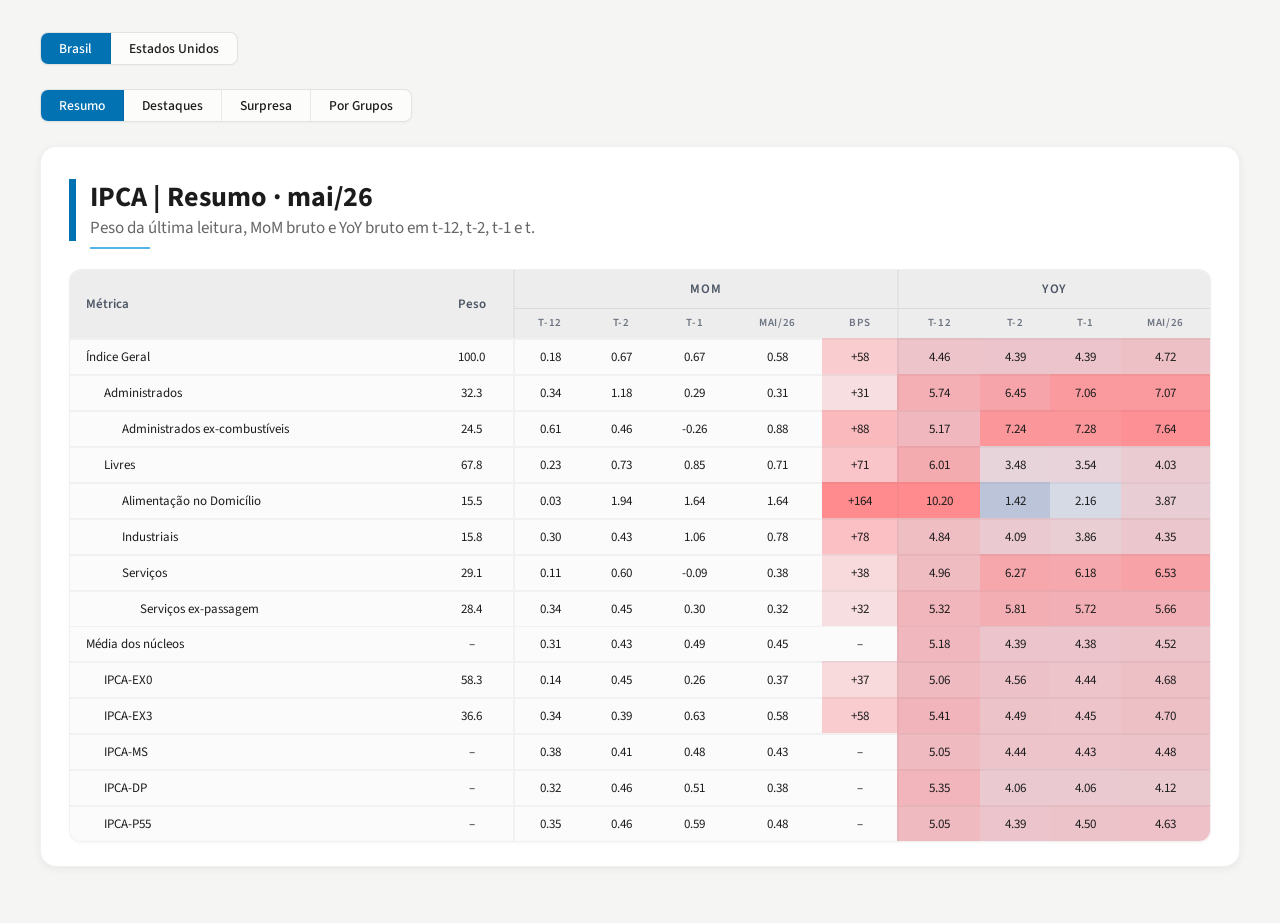
==== site/index.html @ 4bded967 "fix: clarify Composição subtitle wording" ====
<!DOCTYPE html>
<html lang="pt-BR">
<head>
<meta charset="utf-8">
<meta name="viewport" content="width=device-width, initial-scale=1">
<title>IPCA | Relatório · mai/26</title>
<script src="https://cdn.plot.ly/plotly-2.35.2.min.js" charset="utf-8"></script>
<style>
@import url('https://fonts.googleapis.com/css2?family=Source+Sans+3:wght@400;600;700&family=Inter:wght@400;600&display=swap');
* { margin: 0; padding: 0; box-sizing: border-box; }
body {
  font-family: 'Source Sans 3', 'Source Sans Pro', system-ui, sans-serif;
  background: #f5f5f4; padding: 32px 16px; color: #1c1c1c;
}
.page { max-width: 1200px; margin: 0 auto; }
section {
  background: #fff; border-radius: 16px;
  box-shadow: 0 2px 8px rgba(0,0,0,0.06);
  border: 1px solid rgba(0,0,0,0.06);
  padding: 32px 28px 24px; margin-bottom: 24px;
}

/* ── Tab selectors ── */
.seg-bar {
  display: inline-flex; border: 1px solid rgba(0,0,0,0.10);
  border-radius: 8px; overflow: hidden; background: rgba(255,255,255,0.65);
  box-shadow: 0 1px 2px rgba(0,0,0,0.03); margin-bottom: 16px;
}
.seg-bar button {
  border: none; border-right: 1px solid rgba(0,0,0,0.08);
  background: transparent; color: #1c1c1c; padding: 6px 18px;
  font-size: 0.85rem; font-weight: 500;
  font-family: 'Source Sans 3', sans-serif;
  cursor: pointer; white-space: nowrap; transition: background .15s, color .15s;
}
.seg-bar button:last-child { border-right: none; }
.seg-bar button:hover { background: rgba(0,0,0,0.04); }
.seg-bar.primary button.active { background: #0372B2; color: #fff; }
.seg-bar.primary button.active:hover { background: #025E94; color: #fff; }
.seg-bar.secondary button.active { background: #56B4E9; color: #fff; }
.seg-bar.secondary button.active:hover { background: #4AA3D6; color: #fff; }
.tab-content { display: none; }
.tab-content.active { display: block; }
.country-content { display: none; }
.country-content.active { display: block; }
.sub-selector { margin-bottom: 16px; }
.title-bar {
  border-left: 7px solid #0072B2; padding: 2px 0 2px 14px; margin-bottom: 4px;
}
.title-bar h2 { font-size: 28px; font-weight: 700; line-height: 1.2; color: #1c1c1c; }
.title-bar .sub { font-size: 17px; color: #666; margin-top: 2px; line-height: 1.3; }
.accent-line { width: 60px; height: 2px; background: #56B4E9; margin: 6px 0 20px 21px; }
.row-2 { display: grid; grid-template-columns: 1fr 1fr; gap: 16px; margin-bottom: 16px; }
.row-2 > div, .row-70-30 > div { min-width: 0; overflow: hidden; }
.row-70-30 { display: grid; grid-template-columns: 7fr 3fr; gap: 8px; margin-bottom: 8px; }
.js-plotly-plot { width: 100% !important; }

/* Resumo table */
.ipca-tbl {
  border-collapse: separate; border-spacing: 0;
  font-size: 13px; width: 100%;
  background: rgba(255,255,255,0.6); border-radius: 12px; overflow: hidden;
  box-shadow: 0 1px 3px rgba(0,0,0,0.04); border: 1px solid rgba(0,0,0,0.06);
}
.ipca-tbl th {
  padding: 10px 12px; font-weight: 600; color: #4b5563;
  background: rgba(0,0,0,0.07); text-align: center; border: none;
}
.ipca-tbl th.kind {
  font-size: 13px; text-transform: uppercase; letter-spacing: 0.05em;
  border-bottom: 1px solid rgba(0,0,0,0.08);
}
.ipca-tbl th.tcol {
  font-size: 11px; color: #6b7280; text-transform: uppercase;
  letter-spacing: 0.06em; font-weight: 600; padding: 6px 10px 8px;
}
.ipca-tbl th.label { text-align: left; padding-left: 16px; }
.ipca-tbl td {
  padding: 8px 12px; font-variant-numeric: tabular-nums;
  text-align: center; color: #1c1c1c; border: none;
  border-top: 1px solid rgba(0,0,0,0.04);
}
.ipca-tbl td.label { text-align: left; padding-left: 16px; }
.ipca-tbl td.sub { padding-left: 32px; color: #1c1c1c; }
.ipca-tbl td.bold { font-weight: 700; }
.ipca-tbl td.muted { color: #1c1c1c; }
.ipca-tbl tr.header td { font-weight: 700; }
.ipca-tbl tr.lvl0 td { font-weight: 700; background: rgba(0,0,0,0.04); }
.ipca-tbl tr.lvl1 td { font-weight: 400; background: rgba(0,0,0,0.015); }
.ipca-tbl tr.top-sep td { border-top: 2px solid rgba(0,0,0,0.04); }
.ipca-tbl tr.bot-sep td { border-bottom: 2px solid rgba(0,0,0,0.04); }
.ipca-tbl tbody tr:first-child td { border-top: 2px solid rgba(0,0,0,0.04); }
.ipca-tbl .sep-l { border-left: 2px solid rgba(0,0,0,0.04); }
.ipca-tbl tbody tr:hover td { background: rgba(0,0,0,0.025); }
.ipca-tbl tbody tr.lvl0:hover td { background: rgba(0,0,0,0.06); }
/* Grupos table overrides */
.ipca-tbl.grupos-tbl { margin-top: 20px; }
.ipca-tbl tr.group td {
  font-weight: 700; background: rgba(0,0,0,0.04); font-size: 14px;
  border-top: 2px solid rgba(0,0,0,0.04); border-bottom: 2px solid rgba(0,0,0,0.04);
}
.ipca-tbl tr:not(.group) td { font-weight: 400; background: rgba(0,0,0,0.015); }
.ipca-tbl tbody tr.group:hover td { background: rgba(0,0,0,0.06); }
.ipca-tbl td.delta { font-size: 12px; font-weight: 500; padding: 8px 6px; }

/* Destaques table */
.dest-title {
  font-family: 'Inter', sans-serif; font-weight: 700; color: #64748b;
  font-size: 11px; letter-spacing: 0.14em; text-transform: uppercase;
  margin: 0 0 8px 4px;
}
.dest-tbl {
  border-collapse: separate; border-spacing: 0;
  font-size: 13px; width: 100%;
  background: rgba(255,255,255,0.6); border-radius: 12px; overflow: hidden;
  box-shadow: 0 1px 3px rgba(0,0,0,0.04); border: 1px solid rgba(0,0,0,0.06);
}
.dest-tbl th {
  padding: 8px 10px; font-weight: 600; color: #4b5563;
  background: rgba(0,0,0,0.07); text-align: center;
  font-size: 11px; text-transform: uppercase; letter-spacing: 0.05em;
  border: none; border-bottom: 1px solid rgba(0,0,0,0.04);
}
.dest-tbl th.label { text-align: left; padding-left: 14px; }
.dest-tbl td {
  padding: 8px 10px; font-variant-numeric: tabular-nums;
  text-align: center; color: #1c1c1c; border: none;
  border-top: 1px solid rgba(0,0,0,0.04);
}
.dest-tbl td.label { text-align: left; padding-left: 14px; line-height: 1.25; }
.dest-tbl .parent { display: block; font-size: 11px; color: #6b7280; margin-top: 1px; }
.dest-tbl td.bps { font-weight: 700; }
.dest-tbl tbody tr:hover td { background: rgba(0,0,0,0.025); }

/* Legendas customizadas */
.custom-legend {
  display: flex; flex-wrap: wrap; gap: 22px; align-items: center;
  justify-content: center; font-size: 12.5px; color: #1c1c1c;
  margin: 4px 0 16px 0; padding: 6px 10px;
}
.custom-legend span { display: inline-flex; align-items: center; gap: 6px; }
.legend-line { display: inline-block; width: 20px; height: 0; border-top: 2px solid rgba(0,0,0,0.45); }
.legend-line.dashed { border-style: dashed; }
.legend-box { display: inline-block; width: 14px; height: 10px; background: rgba(0,0,0,0.06); border-radius: 2px; }

@media (max-width: 800px) {
  body { padding: 8px 4px; }
  section { padding: 16px 8px 12px; border-radius: 10px; }
  .row-2, .row-70-30 { grid-template-columns: 1fr; }
  .ipca-tbl, .dest-tbl { font-size: 11px; }
  .title-bar h2 { font-size: 22px; }
}
</style>
</head>
<body>
<div class="page">


<div style="margin-bottom:8px;">
  <div class="seg-bar primary country">
    <button class="active" onclick="switchCountry('br')">Brasil</button>
    <button onclick="switchCountry('us')">Estados Unidos</button>
  </div>
</div>


<div id="country-br" class="country-content active">
<div style="display:flex;align-items:baseline;gap:16px;margin-bottom:8px;">
  <div class="seg-bar primary">
    <button class="active" onclick="switchTab('resumo')">Resumo</button>
    <button onclick="switchTab('destaques')">Destaques</button>
    <button onclick="switchTab('surpresa')">Surpresa</button>
    <button onclick="switchTab('grupos')">Por Grupos</button>
  </div>
</div>

<!-- RESUMO -->
<div id="tab-resumo" class="tab-content active">
  <section>
    <div class="title-bar">
      <h2>IPCA | Resumo · mai/26</h2>
      <div class="sub">Peso da última leitura, MoM bruto e YoY bruto em t-12, t-2, t-1 e t.</div>
    </div>
    <div class="accent-line"></div>
    <table class="ipca-tbl">
      <thead>
        <tr>
          <th rowspan="2" class="label">Métrica</th>
          <th rowspan="2">Peso</th>
          <th colspan="5" class="kind sep-l">MOM</th>
          <th colspan="4" class="kind sep-l">YOY</th>
        </tr>
        <tr>
          <th class="tcol sep-l">T-12</th>
          <th class="tcol">T-2</th>
          <th class="tcol">T-1</th>
          <th class="tcol">MAI/26</th>
          <th class="tcol">BPS</th>
          <th class="tcol sep-l">T-12</th>
          <th class="tcol">T-2</th>
          <th class="tcol">T-1</th>
          <th class="tcol">MAI/26</th>
        </tr>
      </thead>
      <tbody>
        
        <tr class="lvl0 header">
          <td class="label" style="padding-left:16px">Índice Geral</td>
          <td class="muted">100.0</td>
          <td class="sep-l muted">0.18</td>
          <td class="muted">0.67</td>
          <td class="muted">0.67</td>
          <td>0.58</td>
          <td style="background:rgb(249, 205, 208);color:#1c1c1c">+58</td>
          <td class="sep-l muted" style="background:rgb(236, 196, 202);color:#1c1c1c">4.46</td>
          <td class="muted" style="background:rgb(235, 197, 203);color:#1c1c1c">4.39</td>
          <td class="muted" style="background:rgb(235, 197, 203);color:#1c1c1c">4.39</td>
          <td style="background:rgb(237, 192, 197);color:#1c1c1c">4.72</td>
        </tr>
        
        <tr class="lvl1 top-sep">
          <td class="label" style="padding-left:34px">Administrados</td>
          <td class="muted">32.3</td>
          <td class="sep-l muted">0.34</td>
          <td class="muted">1.18</td>
          <td class="muted">0.29</td>
          <td>0.31</td>
          <td style="background:rgb(247, 222, 224);color:#1c1c1c">+31</td>
          <td class="sep-l muted" style="background:rgb(243, 175, 180);color:#1c1c1c">5.74</td>
          <td class="muted" style="background:rgb(246, 164, 169);color:#1c1c1c">6.45</td>
          <td class="muted" style="background:rgb(250, 154, 158);color:#1c1c1c">7.06</td>
          <td style="background:rgb(250, 154, 158);color:#1c1c1c">7.07</td>
        </tr>
        
        <tr class="lvl1 top-sep">
          <td class="label" style="padding-left:52px">Administrados ex-combustíveis</td>
          <td class="muted">24.5</td>
          <td class="sep-l muted">0.61</td>
          <td class="muted">0.46</td>
          <td class="muted">-0.26</td>
          <td>0.88</td>
          <td style="background:rgb(250, 186, 189);color:#1c1c1c">+88</td>
          <td class="sep-l muted" style="background:rgb(240, 184, 190);color:#1c1c1c">5.17</td>
          <td class="muted" style="background:rgb(251, 151, 155);color:#1c1c1c">7.24</td>
          <td class="muted" style="background:rgb(251, 150, 155);color:#1c1c1c">7.28</td>
          <td style="background:rgb(253, 144, 149);color:#1c1c1c">7.64</td>
        </tr>
        
        <tr class="lvl1 top-sep">
          <td class="label" style="padding-left:34px">Livres</td>
          <td class="muted">67.8</td>
          <td class="sep-l muted">0.23</td>
          <td class="muted">0.73</td>
          <td class="muted">0.85</td>
          <td>0.71</td>
          <td style="background:rgb(249, 197, 200);color:#1c1c1c">+71</td>
          <td class="sep-l muted" style="background:rgb(244, 171, 176);color:#1c1c1c">6.01</td>
          <td class="muted" style="background:rgb(231, 212, 218);color:#1c1c1c">3.48</td>
          <td class="muted" style="background:rgb(231, 211, 217);color:#1c1c1c">3.54</td>
          <td style="background:rgb(234, 203, 209);color:#1c1c1c">4.03</td>
        </tr>
        
        <tr class="lvl1 top-sep">
          <td class="label" style="padding-left:52px">Alimentação no Domicílio</td>
          <td class="muted">15.5</td>
          <td class="sep-l muted">0.03</td>
          <td class="muted">1.94</td>
          <td class="muted">1.64</td>
          <td>1.64</td>
          <td style="background:rgb(255, 139, 143);color:#1c1c1c">+164</td>
          <td class="sep-l muted" style="background:rgb(255, 139, 143);color:#1c1c1c">10.20</td>
          <td class="muted" style="background:rgb(188, 196, 217);color:#1c1c1c">1.42</td>
          <td class="muted" style="background:rgb(214, 218, 229);color:#1c1c1c">2.16</td>
          <td style="background:rgb(233, 205, 212);color:#1c1c1c">3.87</td>
        </tr>
        
        <tr class="lvl1 top-sep">
          <td class="label" style="padding-left:52px">Industriais</td>
          <td class="muted">15.8</td>
          <td class="sep-l muted">0.30</td>
          <td class="muted">0.43</td>
          <td class="muted">1.06</td>
          <td>0.78</td>
          <td style="background:rgb(250, 192, 195);color:#1c1c1c">+78</td>
          <td class="sep-l muted" style="background:rgb(238, 190, 195);color:#1c1c1c">4.84</td>
          <td class="muted" style="background:rgb(234, 202, 208);color:#1c1c1c">4.09</td>
          <td class="muted" style="background:rgb(233, 206, 212);color:#1c1c1c">3.86</td>
          <td style="background:rgb(235, 198, 204);color:#1c1c1c">4.35</td>
        </tr>
        
        <tr class="lvl1 top-sep">
          <td class="label" style="padding-left:52px">Serviços</td>
          <td class="muted">29.1</td>
          <td class="sep-l muted">0.11</td>
          <td class="muted">0.60</td>
          <td class="muted">-0.09</td>
          <td>0.38</td>
          <td style="background:rgb(248, 218, 220);color:#1c1c1c">+38</td>
          <td class="sep-l muted" style="background:rgb(238, 188, 193);color:#1c1c1c">4.96</td>
          <td class="muted" style="background:rgb(245, 167, 171);color:#1c1c1c">6.27</td>
          <td class="muted" style="background:rgb(245, 168, 173);color:#1c1c1c">6.18</td>
          <td style="background:rgb(247, 162, 167);color:#1c1c1c">6.53</td>
        </tr>
        
        <tr class="lvl1 top-sep">
          <td class="label" style="padding-left:70px">Serviços ex-passagem</td>
          <td class="muted">28.4</td>
          <td class="sep-l muted">0.34</td>
          <td class="muted">0.45</td>
          <td class="muted">0.30</td>
          <td>0.32</td>
          <td style="background:rgb(247, 222, 224);color:#1c1c1c">+32</td>
          <td class="sep-l muted" style="background:rgb(240, 182, 187);color:#1c1c1c">5.32</td>
          <td class="muted" style="background:rgb(243, 174, 179);color:#1c1c1c">5.81</td>
          <td class="muted" style="background:rgb(242, 175, 181);color:#1c1c1c">5.72</td>
          <td style="background:rgb(242, 176, 182);color:#1c1c1c">5.66</td>
        </tr>
        
        <tr class="lvl0">
          <td class="label" style="padding-left:16px">Média dos núcleos</td>
          <td class="muted">–</td>
          <td class="sep-l muted">0.31</td>
          <td class="muted">0.43</td>
          <td class="muted">0.49</td>
          <td>0.45</td>
          <td style="">–</td>
          <td class="sep-l muted" style="background:rgb(240, 184, 190);color:#1c1c1c">5.18</td>
          <td class="muted" style="background:rgb(235, 197, 203);color:#1c1c1c">4.39</td>
          <td class="muted" style="background:rgb(235, 197, 203);color:#1c1c1c">4.38</td>
          <td style="background:rgb(236, 195, 201);color:#1c1c1c">4.52</td>
        </tr>
        
        <tr class="lvl1 top-sep">
          <td class="label" style="padding-left:34px">IPCA-EX0</td>
          <td class="muted">58.3</td>
          <td class="sep-l muted">0.14</td>
          <td class="muted">0.45</td>
          <td class="muted">0.26</td>
          <td>0.37</td>
          <td style="background:rgb(248, 218, 221);color:#1c1c1c">+37</td>
          <td class="sep-l muted" style="background:rgb(239, 186, 192);color:#1c1c1c">5.06</td>
          <td class="muted" style="background:rgb(236, 194, 200);color:#1c1c1c">4.56</td>
          <td class="muted" style="background:rgb(236, 196, 202);color:#1c1c1c">4.44</td>
          <td style="background:rgb(237, 192, 198);color:#1c1c1c">4.68</td>
        </tr>
        
        <tr class="lvl1 top-sep">
          <td class="label" style="padding-left:34px">IPCA-EX3</td>
          <td class="muted">36.6</td>
          <td class="sep-l muted">0.34</td>
          <td class="muted">0.39</td>
          <td class="muted">0.63</td>
          <td>0.58</td>
          <td style="background:rgb(249, 205, 208);color:#1c1c1c">+58</td>
          <td class="sep-l muted" style="background:rgb(241, 180, 186);color:#1c1c1c">5.41</td>
          <td class="muted" style="background:rgb(236, 195, 201);color:#1c1c1c">4.49</td>
          <td class="muted" style="background:rgb(236, 196, 202);color:#1c1c1c">4.45</td>
          <td style="background:rgb(237, 192, 198);color:#1c1c1c">4.70</td>
        </tr>
        
        <tr class="lvl1 top-sep">
          <td class="label" style="padding-left:34px">IPCA-MS</td>
          <td class="muted">–</td>
          <td class="sep-l muted">0.38</td>
          <td class="muted">0.41</td>
          <td class="muted">0.48</td>
          <td>0.43</td>
          <td style="">–</td>
          <td class="sep-l muted" style="background:rgb(239, 186, 192);color:#1c1c1c">5.05</td>
          <td class="muted" style="background:rgb(236, 196, 202);color:#1c1c1c">4.44</td>
          <td class="muted" style="background:rgb(236, 196, 202);color:#1c1c1c">4.43</td>
          <td style="background:rgb(236, 195, 201);color:#1c1c1c">4.48</td>
        </tr>
        
        <tr class="lvl1 top-sep">
          <td class="label" style="padding-left:34px">IPCA-DP</td>
          <td class="muted">–</td>
          <td class="sep-l muted">0.32</td>
          <td class="muted">0.46</td>
          <td class="muted">0.51</td>
          <td>0.38</td>
          <td style="">–</td>
          <td class="sep-l muted" style="background:rgb(241, 181, 187);color:#1c1c1c">5.35</td>
          <td class="muted" style="background:rgb(234, 202, 208);color:#1c1c1c">4.06</td>
          <td class="muted" style="background:rgb(234, 202, 208);color:#1c1c1c">4.06</td>
          <td style="background:rgb(234, 201, 207);color:#1c1c1c">4.12</td>
        </tr>
        
        <tr class="lvl1 top-sep">
          <td class="label" style="padding-left:34px">IPCA-P55</td>
          <td class="muted">–</td>
          <td class="sep-l muted">0.35</td>
          <td class="muted">0.46</td>
          <td class="muted">0.59</td>
          <td>0.48</td>
          <td style="">–</td>
          <td class="sep-l muted" style="background:rgb(239, 186, 192);color:#1c1c1c">5.05</td>
          <td class="muted" style="background:rgb(235, 197, 203);color:#1c1c1c">4.39</td>
          <td class="muted" style="background:rgb(236, 195, 201);color:#1c1c1c">4.50</td>
          <td style="background:rgb(237, 193, 199);color:#1c1c1c">4.63</td>
        </tr>
        
      </tbody>
    </table>
  </section>
</div>

<!-- DESTAQUES -->
<div id="tab-destaques" class="tab-content">
  <section>
    <div class="title-bar">
      <h2>IPCA | Destaques de subitens · mai/26</h2>
      <div class="sub">(contribuição bps = peso × variação MoM)</div>
    </div>
    <div class="accent-line" style="margin-bottom:32px"></div>
    <div class="row-2">
      <div>
        <div class="dest-title">Top 10 Contribuições Positivas</div>
        <table class="dest-tbl">
          <thead>
            <tr><th class="label">Subitem</th><th>Peso (%)</th><th>MoM (%)</th><th>Bps</th></tr>
          </thead>
          <tbody>
            
            <tr>
              <td class="label">Energia elétrica residencial<span class="parent">2202003</span></td>
              <td>3.99</td>
              <td>+3.67</td>
              <td class="bps" style="background:rgb(246, 232, 235);color:#1c1c1c">+14.6</td>
            </tr>
            
            <tr>
              <td class="label">Batata-inglesa<span class="parent">1103003</span></td>
              <td>0.19</td>
              <td>+44.69</td>
              <td class="bps" style="background:rgb(246, 236, 238);color:#1c1c1c">+8.5</td>
            </tr>
            
            <tr>
              <td class="label">Tomate<span class="parent">1103028</span></td>
              <td>0.30</td>
              <td>+20.62</td>
              <td class="bps" style="background:rgb(246, 238, 240);color:#1c1c1c">+6.2</td>
            </tr>
            
            <tr>
              <td class="label">Perfume<span class="parent">6301011</span></td>
              <td>1.08</td>
              <td>+4.42</td>
              <td class="bps" style="background:rgb(246, 238, 241);color:#1c1c1c">+4.8</td>
            </tr>
            
            <tr>
              <td class="label">Cebola<span class="parent">1103043</span></td>
              <td>0.14</td>
              <td>+16.80</td>
              <td class="bps" style="background:rgb(246, 240, 242);color:#1c1c1c">+2.4</td>
            </tr>
            
            <tr>
              <td class="label">Passagem aérea<span class="parent">5101010</span></td>
              <td>0.67</td>
              <td>+3.20</td>
              <td class="bps" style="background:rgb(246, 240, 242);color:#1c1c1c">+2.1</td>
            </tr>
            
            <tr>
              <td class="label">Plano de saúde<span class="parent">6203001</span></td>
              <td>4.12</td>
              <td>+0.50</td>
              <td class="bps" style="background:rgb(246, 240, 242);color:#1c1c1c">+2.1</td>
            </tr>
            
            <tr>
              <td class="label">Refeição<span class="parent">1201001</span></td>
              <td>3.61</td>
              <td>+0.51</td>
              <td class="bps" style="background:rgb(246, 240, 242);color:#1c1c1c">+1.8</td>
            </tr>
            
            <tr>
              <td class="label">Empregado doméstico<span class="parent">7101010</span></td>
              <td>2.73</td>
              <td>+0.51</td>
              <td class="bps" style="background:rgb(246, 241, 243);color:#1c1c1c">+1.4</td>
            </tr>
            
            <tr>
              <td class="label">Plano de telefonia móvel<span class="parent">9101008</span></td>
              <td>1.28</td>
              <td>+0.94</td>
              <td class="bps" style="background:rgb(246, 241, 243);color:#1c1c1c">+1.2</td>
            </tr>
            
          </tbody>
        </table>
      </div>
      <div>
        <div class="dest-title">Top 10 Contribuições Negativas</div>
        <table class="dest-tbl">
          <thead>
            <tr><th class="label">Subitem</th><th>Peso (%)</th><th>MoM (%)</th><th>Bps</th></tr>
          </thead>
          <tbody>
            
            <tr>
              <td class="label">Gasolina<span class="parent">5104001</span></td>
              <td>5.34</td>
              <td>-1.46</td>
              <td class="bps" style="background:rgb(240, 237, 241);color:#1c1c1c">-7.8</td>
            </tr>
            
            <tr>
              <td class="label">Etanol<span class="parent">5104002</span></td>
              <td>0.70</td>
              <td>-6.20</td>
              <td class="bps" style="background:rgb(243, 239, 242);color:#1c1c1c">-4.3</td>
            </tr>
            
            <tr>
              <td class="label">Café moído<span class="parent">1114022</span></td>
              <td>0.59</td>
              <td>-2.38</td>
              <td class="bps" style="background:rgb(245, 241, 243);color:#1c1c1c">-1.4</td>
            </tr>
            
            <tr>
              <td class="label">Automóvel usado<span class="parent">5102020</span></td>
              <td>1.50</td>
              <td>-0.79</td>
              <td class="bps" style="background:rgb(245, 241, 243);color:#1c1c1c">-1.2</td>
            </tr>
            
            <tr>
              <td class="label">Óleo diesel<span class="parent">5104003</span></td>
              <td>0.27</td>
              <td>-2.34</td>
              <td class="bps" style="background:rgb(245, 241, 243);color:#1c1c1c">-0.6</td>
            </tr>
            
            <tr>
              <td class="label">Banana - prata<span class="parent">1106008</span></td>
              <td>0.21</td>
              <td>-2.28</td>
              <td class="bps" style="background:rgb(245, 241, 243);color:#1c1c1c">-0.5</td>
            </tr>
            
            <tr>
              <td class="label">Açaí (emulsão)<span class="parent">1114004</span></td>
              <td>0.09</td>
              <td>-5.19</td>
              <td class="bps" style="background:rgb(245, 241, 243);color:#1c1c1c">-0.5</td>
            </tr>
            
            <tr>
              <td class="label">Banana - d'água<span class="parent">1106005</span></td>
              <td>0.11</td>
              <td>-4.01</td>
              <td class="bps" style="background:rgb(245, 241, 243);color:#1c1c1c">-0.4</td>
            </tr>
            
            <tr>
              <td class="label">Alface<span class="parent">1105001</span></td>
              <td>0.13</td>
              <td>-2.32</td>
              <td class="bps" style="background:rgb(245, 241, 243);color:#1c1c1c">-0.3</td>
            </tr>
            
            <tr>
              <td class="label">Maçã<span class="parent">1106017</span></td>
              <td>0.17</td>
              <td>-1.70</td>
              <td class="bps" style="background:rgb(245, 241, 243);color:#1c1c1c">-0.3</td>
            </tr>
            
          </tbody>
        </table>
      </div>
    </div>

    <div style="margin-top:40px;"></div>
    <div class="title-bar">
      <h2>IPCA | Sazonalidade</h2>
      <div class="sub">(variação mensal, bruto)</div>
    </div>
    <div class="accent-line" style="margin-bottom:16px;"></div>
    <div class="row-2">
      <div>
        
        <div style="margin-bottom:24px;">
          <div id="f10ccc52-8cd2-4634-849b-935af08adae9" class="plotly-graph-div" style="height:450px; width:100%;"></div>
        </div>
        
        <div style="margin-bottom:24px;">
          <div id="4cba3947-7629-4e2c-80dc-da2224e2bb0b" class="plotly-graph-div" style="height:450px; width:100%;"></div>
        </div>
        
        <div style="margin-bottom:24px;">
          <div id="4e0a64d7-aecf-435e-8530-92280c3b5830" class="plotly-graph-div" style="height:450px; width:100%;"></div>
        </div>
        
        <div style="margin-bottom:24px;">
          <div id="2c310773-b01b-48a9-a8ad-d682414cb5b6" class="plotly-graph-div" style="height:450px; width:100%;"></div>
        </div>
        
        <div style="margin-bottom:24px;">
          <div id="cebf2386-3363-49ab-ad66-f5c82ec66ca7" class="plotly-graph-div" style="height:450px; width:100%;"></div>
        </div>
        
        <div style="margin-bottom:24px;">
          <div id="bdaa344d-0080-4f89-8c74-26556818bee6" class="plotly-graph-div" style="height:450px; width:100%;"></div>
        </div>
        
        <div style="margin-bottom:24px;">
          <div id="843ec587-1c1e-49cc-80ff-a8fa3d7af658" class="plotly-graph-div" style="height:450px; width:100%;"></div>
        </div>
        
        <div style="margin-bottom:24px;">
          <div id="bdb70bc1-5516-4da9-9846-01fb9c790561" class="plotly-graph-div" style="height:450px; width:100%;"></div>
        </div>
        
        <div style="margin-bottom:24px;">
          <div id="95eb873c-4717-4c23-9d5c-71e6fd80dfd3" class="plotly-graph-div" style="height:450px; width:100%;"></div>
        </div>
        
        <div style="margin-bottom:24px;">
          <div id="a7d5cc1d-26d3-4a8b-a62a-3947c3181860" class="plotly-graph-div" style="height:450px; width:100%;"></div>
        </div>
        
      </div>
      <div>
        
        <div style="margin-bottom:24px;">
          <div id="8b10fe75-748b-4c16-b9a1-10b5ac9c35d4" class="plotly-graph-div" style="height:450px; width:100%;"></div>
        </div>
        
        <div style="margin-bottom:24px;">
          <div id="0f7213a2-6134-4ef1-b446-d6a235d9e0ab" class="plotly-graph-div" style="height:450px; width:100%;"></div>
        </div>
        
        <div style="margin-bottom:24px;">
          <div id="cca98597-466f-4d6f-83d8-9e351a46bf41" class="plotly-graph-div" style="height:450px; width:100%;"></div>
        </div>
        
        <div style="margin-bottom:24px;">
          <div id="8781a4f5-38c5-40cb-a244-53b2db2932a5" class="plotly-graph-div" style="height:450px; width:100%;"></div>
        </div>
        
        <div style="margin-bottom:24px;">
          <div id="8c9d3cd5-1032-4c32-9af9-addad4d36d2a" class="plotly-graph-div" style="height:450px; width:100%;"></div>
        </div>
        
        <div style="margin-bottom:24px;">
          <div id="d3cb1de5-493b-495c-9f28-4c5cf3fd82d1" class="plotly-graph-div" style="height:450px; width:100%;"></div>
        </div>
        
        <div style="margin-bottom:24px;">
          <div id="5915b92f-0f73-4202-913c-40d975b9469e" class="plotly-graph-div" style="height:450px; width:100%;"></div>
        </div>
        
        <div style="margin-bottom:24px;">
          <div id="58cd9c69-9d0f-456d-9808-2cb9f4bc986f" class="plotly-graph-div" style="height:450px; width:100%;"></div>
        </div>
        
        <div style="margin-bottom:24px;">
          <div id="7c461dbd-37fb-4984-aa73-90e2cd4037cc" class="plotly-graph-div" style="height:450px; width:100%;"></div>
        </div>
        
        <div style="margin-bottom:24px;">
          <div id="4b5ffad2-79ad-4baa-b30a-ec1a2d453295" class="plotly-graph-div" style="height:450px; width:100%;"></div>
        </div>
        
      </div>
    </div>
  </section>
</div>

<!-- SURPRESA -->
<div id="tab-surpresa" class="tab-content">
  <div class="sub-selector">
    <div class="seg-bar secondary">
      
      <button class="active" onclick="switchSurpresa('IPCA')">IPCA</button>
      
      <button class="" onclick="switchSurpresa('Serviços')">Serviços</button>
      
      <button class="" onclick="switchSurpresa('Industriais')">Industriais</button>
      
      <button class="" onclick="switchSurpresa('Alimentação')">Alimentação</button>
      
      <button class="" onclick="switchSurpresa('Livres')">Livres</button>
      
      <button class="" onclick="switchSurpresa('Administrados')">Administrados</button>
      
    </div>
  </div>
  
  <div id="surpresa-IPCA" class="tab-content active">
    <section>
      <div class="title-bar">
        <h2>IPCA | Surpresa mensal em relação ao Focus</h2>
        <div class="sub">(em bps, Surpresa = realizado(t) − média de 4 projeções Focus para o mês t, capturadas no dia anterior ao IPCA dos meses t, t-1, t-2 e t-3)</div>
      </div>
      <div class="accent-line"></div>
      <div class="row-70-30">
        <div>
          <div id="6e185277-5eff-4eee-907f-34f4a59672f3" class="plotly-graph-div" style="height:450px; width:100%;"></div>
        </div>
        <div>
          <div id="e283c81b-4262-4eb2-8749-154185f2164b" class="plotly-graph-div" style="height:450px; width:100%;"></div>
        </div>
      </div>
      <div class="custom-legend">
        <span><span class="legend-box" style="background:#E5E7EB;"></span><b>1M</b> (+20)</span>
        <span><span class="legend-line" style="border-color:#56B4E9;"></span><b>3M</b> (+16)</span>
        <span><span class="legend-line" style="border-color:#0072B2;"></span><b>6M</b> (+13)</span>
        <span><span class="legend-line" style="border-color:#009E73;"></span><b>12M</b> (+5)</span>
      </div>
    </section>
  </div>
  
  <div id="surpresa-Serviços" class="tab-content ">
    <section>
      <div class="title-bar">
        <h2>IPCA - Serviços | Surpresa mensal em relação ao Focus</h2>
        <div class="sub">(em bps, Surpresa = realizado(t) − média de 4 projeções Focus para o mês t, capturadas no dia anterior ao IPCA dos meses t, t-1, t-2 e t-3)</div>
      </div>
      <div class="accent-line"></div>
      <div class="row-70-30">
        <div>
          <div id="66a81ee4-609a-4284-9ffc-1543631783c5" class="plotly-graph-div" style="height:450px; width:100%;"></div>
        </div>
        <div>
          <div id="53ce8b38-af0c-4e20-b3be-bdb5c1ac67a9" class="plotly-graph-div" style="height:450px; width:100%;"></div>
        </div>
      </div>
      <div class="custom-legend">
        <span><span class="legend-box" style="background:#E5E7EB;"></span><b>1M</b> (+0)</span>
        <span><span class="legend-line" style="border-color:#56B4E9;"></span><b>3M</b> (-25)</span>
        <span><span class="legend-line" style="border-color:#0072B2;"></span><b>6M</b> (+12)</span>
        <span><span class="legend-line" style="border-color:#009E73;"></span><b>12M</b> (+17)</span>
      </div>
    </section>
  </div>
  
  <div id="surpresa-Industriais" class="tab-content ">
    <section>
      <div class="title-bar">
        <h2>IPCA - Industriais | Surpresa mensal em relação ao Focus</h2>
        <div class="sub">(em bps, Surpresa = realizado(t) − média de 4 projeções Focus para o mês t, capturadas no dia anterior ao IPCA dos meses t, t-1, t-2 e t-3)</div>
      </div>
      <div class="accent-line"></div>
      <div class="row-70-30">
        <div>
          <div id="64cf8fcd-ffab-4ffe-bd0a-79ff84f36fd4" class="plotly-graph-div" style="height:450px; width:100%;"></div>
        </div>
        <div>
          <div id="aa554e19-1066-4e9b-9f0e-4f1efd356fd6" class="plotly-graph-div" style="height:450px; width:100%;"></div>
        </div>
      </div>
      <div class="custom-legend">
        <span><span class="legend-box" style="background:#E5E7EB;"></span><b>1M</b> (+40)</span>
        <span><span class="legend-line" style="border-color:#56B4E9;"></span><b>3M</b> (+21)</span>
        <span><span class="legend-line" style="border-color:#0072B2;"></span><b>6M</b> (+12)</span>
        <span><span class="legend-line" style="border-color:#009E73;"></span><b>12M</b> (+1)</span>
      </div>
    </section>
  </div>
  
  <div id="surpresa-Alimentação" class="tab-content ">
    <section>
      <div class="title-bar">
        <h2>IPCA - Alimentação | Surpresa mensal em relação ao Focus</h2>
        <div class="sub">(em bps, Surpresa = realizado(t) − média de 4 projeções Focus para o mês t, capturadas no dia anterior ao IPCA dos meses t, t-1, t-2 e t-3)</div>
      </div>
      <div class="accent-line"></div>
      <div class="row-70-30">
        <div>
          <div id="bf48b066-3b49-4ce7-bd49-4a42f934d9d1" class="plotly-graph-div" style="height:450px; width:100%;"></div>
        </div>
        <div>
          <div id="2d845445-92ba-42de-a6dd-5cd987dadde8" class="plotly-graph-div" style="height:450px; width:100%;"></div>
        </div>
      </div>
      <div class="custom-legend">
        <span><span class="legend-box" style="background:#E5E7EB;"></span><b>1M</b> (+126)</span>
        <span><span class="legend-line" style="border-color:#56B4E9;"></span><b>3M</b> (+119)</span>
        <span><span class="legend-line" style="border-color:#0072B2;"></span><b>6M</b> (+50)</span>
        <span><span class="legend-line" style="border-color:#009E73;"></span><b>12M</b> (-9)</span>
      </div>
    </section>
  </div>
  
  <div id="surpresa-Livres" class="tab-content ">
    <section>
      <div class="title-bar">
        <h2>IPCA - Livres | Surpresa mensal em relação ao Focus</h2>
        <div class="sub">(em bps, Surpresa = realizado(t) − média de 4 projeções Focus para o mês t, capturadas no dia anterior ao IPCA dos meses t, t-1, t-2 e t-3)</div>
      </div>
      <div class="accent-line"></div>
      <div class="row-70-30">
        <div>
          <div id="ed0469e4-3ebd-4b1d-af4a-268d2c0a80b1" class="plotly-graph-div" style="height:450px; width:100%;"></div>
        </div>
        <div>
          <div id="560f517b-fdb0-4e9a-994c-702c529de61a" class="plotly-graph-div" style="height:450px; width:100%;"></div>
        </div>
      </div>
      <div class="custom-legend">
        <span><span class="legend-box" style="background:#E5E7EB;"></span><b>1M</b> (+33)</span>
        <span><span class="legend-line" style="border-color:#56B4E9;"></span><b>3M</b> (+21)</span>
        <span><span class="legend-line" style="border-color:#0072B2;"></span><b>6M</b> (+11)</span>
        <span><span class="legend-line" style="border-color:#009E73;"></span><b>12M</b> (-3)</span>
      </div>
    </section>
  </div>
  
  <div id="surpresa-Administrados" class="tab-content ">
    <section>
      <div class="title-bar">
        <h2>IPCA - Administrados | Surpresa mensal em relação ao Focus</h2>
        <div class="sub">(em bps, Surpresa = realizado(t) − média de 4 projeções Focus para o mês t, capturadas no dia anterior ao IPCA dos meses t, t-1, t-2 e t-3)</div>
      </div>
      <div class="accent-line"></div>
      <div class="row-70-30">
        <div>
          <div id="ae8988fa-6ee0-4847-9fd4-bdfc6eea3101" class="plotly-graph-div" style="height:450px; width:100%;"></div>
        </div>
        <div>
          <div id="89a70202-8ca7-48d2-8242-d6714b98148e" class="plotly-graph-div" style="height:450px; width:100%;"></div>
        </div>
      </div>
      <div class="custom-legend">
        <span><span class="legend-box" style="background:#E5E7EB;"></span><b>1M</b> (-7)</span>
        <span><span class="legend-line" style="border-color:#56B4E9;"></span><b>3M</b> (+5)</span>
        <span><span class="legend-line" style="border-color:#0072B2;"></span><b>6M</b> (+16)</span>
        <span><span class="legend-line" style="border-color:#009E73;"></span><b>12M</b> (+22)</span>
      </div>
    </section>
  </div>
  
</div>

<!-- POR GRUPOS -->
<div id="tab-grupos" class="tab-content">
  <div class="sub-selector">
    <div class="seg-bar secondary">
      
      <button class="active" onclick="switchGrupo('BCB')">BCB</button>
      
      <button class="" onclick="switchGrupo('Serviços')">Serviços</button>
      
      <button class="" onclick="switchGrupo('Industriais')">Industriais</button>
      
      <button class="" onclick="switchGrupo('Alimentação')">Alimentação</button>
      
    </div>
  </div>
  
  <div id="grupo-BCB" class="tab-content active">
    <section>
      <div class="title-bar">
        <h2>
          IPCA | Média dos núcleos
          do BCB
          
        </h2>
        <div class="sub">(variação anualizada)</div>
      </div>
      <div class="accent-line"></div>
      <div class="row-70-30">
        <div>
          <div id="c8c8daec-c97d-4991-b401-83e23c412b79" class="plotly-graph-div" style="height:450px; width:100%;"></div>
        </div>
        <div>
          <div id="7479baa8-db29-4572-ad17-5182a6154fbd" class="plotly-graph-div" style="height:450px; width:100%;"></div>
        </div>
      </div>
      <div style="font-style:italic; font-size:12px; color:#94a3b8; padding:0 0 0 14px; margin:0 0 14px 0;">Núcleos usados = EX0, EX3, MS, DP e P55</div>
      <div class="custom-legend">
        <span><span class="legend-box" style="background:#E5E7EB;"></span><b>1M SAAR</b> (5.51%)</span>
        <span><span class="legend-line" style="border-color:#56B4E9;"></span><b>3M SAAR</b> (5.64%)</span>
        <span><span class="legend-line" style="border-color:#0072B2;"></span><b>6M SAAR</b> (5.97%)</span>
        <span><span class="legend-line" style="border-color:#009E73;"></span><b>YoY</b> (4.52%)</span>
        <span><span class="legend-line dashed" style="border-color:rgba(204,121,167,0.85);"></span>Meta BCB (3.00%)</span>
      </div>
      <table class="ipca-tbl grupos-tbl">
        <thead>
          <tr>
            <th rowspan="2" class="label">Métrica</th>
            <th colspan="4" class="kind sep-l">1M SAAR</th>
            <th colspan="4" class="kind sep-l">3M SAAR</th>
            <th colspan="4" class="kind sep-l">YoY</th>
          </tr>
          <tr>
            <th class="tcol sep-l">mai/26</th><th class="tcol">Δ1M</th><th class="tcol">Δ3M</th><th class="tcol">Δ12M</th>
            <th class="tcol sep-l">mai/26</th><th class="tcol">Δ1M</th><th class="tcol">Δ3M</th><th class="tcol">Δ12M</th>
            <th class="tcol sep-l">mai/26</th><th class="tcol">Δ1M</th><th class="tcol">Δ3M</th><th class="tcol">Δ12M</th>
          </tr>
        </thead>
        <tbody>
          
          <tr class="group">
            <td class="label">Média dos núcleos do BCB</td>
            <td class="sep-l">5.51</td>
            <td class="delta" style="color:#445486">↓ 0.58</td>
            <td class="delta" style="color:#445486">↓ 2.19</td>
            <td class="delta" style="color:#EA243E">↑ 1.78</td>
            <td class="sep-l">5.64</td>
            <td class="delta" style="color:#445486">↓ 0.73</td>
            <td class="delta" style="color:#445486">↓ 0.64</td>
            <td class="delta" style="color:#EA243E">↑ 0.24</td>
            <td class="sep-l">4.52</td>
            <td class="delta" style="color:#EA243E">↑ 0.15</td>
            <td class="delta" style="color:#EA243E">↑ 0.06</td>
            <td class="delta" style="color:#445486">↓ 0.66</td>
          </tr>
          
          <tr class="">
            <td class="label">IPCA-EX0</td>
            <td class="sep-l">4.53</td>
            <td class="delta" style="color:#EA243E">↑ 1.37</td>
            <td class="delta" style="color:#445486">↓ 8.96</td>
            <td class="delta" style="color:#EA243E">↑ 2.84</td>
            <td class="sep-l">4.41</td>
            <td class="delta" style="color:#445486">↓ 2.91</td>
            <td class="delta" style="color:#445486">↓ 3.81</td>
            <td class="delta" style="color:#EA243E">↑ 0.17</td>
            <td class="sep-l">4.68</td>
            <td class="delta" style="color:#EA243E">↑ 0.24</td>
            <td class="delta" style="color:#EA243E">↑ 0.04</td>
            <td class="delta" style="color:#445486">↓ 0.38</td>
          </tr>
          
          <tr class="">
            <td class="label">IPCA-EX3</td>
            <td class="sep-l">7.19</td>
            <td class="delta" style="color:#445486">↓ 0.64</td>
            <td class="delta" style="color:#EA243E">↑ 0.76</td>
            <td class="delta" style="color:#EA243E">↑ 3.03</td>
            <td class="sep-l">6.59</td>
            <td class="delta" style="color:#EA243E">↑ 0.25</td>
            <td class="delta" style="color:#445486">↓ 0.08</td>
            <td class="delta" style="color:#EA243E">↑ 0.13</td>
            <td class="sep-l">4.70</td>
            <td class="delta" style="color:#EA243E">↑ 0.25</td>
            <td class="delta" style="color:#EA243E">↑ 0.03</td>
            <td class="delta" style="color:#445486">↓ 0.71</td>
          </tr>
          
          <tr class="">
            <td class="label">IPCA-MS</td>
            <td class="sep-l">5.28</td>
            <td class="delta" style="color:#445486">↓ 0.63</td>
            <td class="delta" style="color:#445486">↓ 0.25</td>
            <td class="delta" style="color:#EA243E">↑ 0.63</td>
            <td class="sep-l">5.41</td>
            <td class="delta" style="color:#445486">↓ 0.08</td>
            <td class="delta" style="color:#EA243E">↑ 0.08</td>
            <td class="delta" style="color:#445486">↓ 0.08</td>
            <td class="sep-l">4.48</td>
            <td class="delta" style="color:#EA243E">↑ 0.05</td>
            <td class="delta" style="color:#445486">↓ 0.02</td>
            <td class="delta" style="color:#445486">↓ 0.57</td>
          </tr>
          
          <tr class="">
            <td class="label">IPCA-DP</td>
            <td class="sep-l">4.66</td>
            <td class="delta" style="color:#445486">↓ 1.64</td>
            <td class="delta" style="color:#445486">↓ 2.53</td>
            <td class="delta" style="color:#EA243E">↑ 0.75</td>
            <td class="sep-l">5.54</td>
            <td class="delta" style="color:#445486">↓ 0.84</td>
            <td class="delta" style="color:#445486">↓ 0.38</td>
            <td class="delta" style="color:#EA243E">↑ 0.04</td>
            <td class="sep-l">4.12</td>
            <td class="delta" style="color:#EA243E">↑ 0.06</td>
            <td class="delta" style="color:#EA243E">↑ 0.01</td>
            <td class="delta" style="color:#445486">↓ 1.22</td>
          </tr>
          
          <tr class="">
            <td class="label">IPCA-P55</td>
            <td class="sep-l">5.91</td>
            <td class="delta" style="color:#445486">↓ 1.40</td>
            <td class="delta" style="color:#445486">↓ 0.13</td>
            <td class="delta" style="color:#EA243E">↑ 1.63</td>
            <td class="sep-l">6.29</td>
            <td class="delta" style="color:#445486">↓ 0.04</td>
            <td class="delta" style="color:#EA243E">↑ 0.97</td>
            <td class="delta" style="color:#EA243E">↑ 0.93</td>
            <td class="sep-l">4.63</td>
            <td class="delta" style="color:#EA243E">↑ 0.14</td>
            <td class="delta" style="color:#EA243E">↑ 0.23</td>
            <td class="delta" style="color:#445486">↓ 0.42</td>
          </tr>
          
        </tbody>
      </table>

      <div style="margin-top:40px;"></div>
      <div class="title-bar">
        <h2>IPCA | Sazonalidade</h2>
        <div class="sub">(variação mensal, bruto)</div>
      </div>
      <div class="accent-line" style="margin-bottom:16px;"></div>
      <div class="row-2">
        <div>
          <div id="a0896cf4-1b0e-4224-bcfb-a708d91b104f" class="plotly-graph-div" style="height:450px; width:100%;"></div>
        </div>
        <div>
          <div id="a32094be-1c7d-4bf5-aa1f-461e1c4a69d9" class="plotly-graph-div" style="height:450px; width:100%;"></div>
        </div>
      </div>
      <div class="custom-legend">
        <span><span class="legend-line dashed" style="border-color:rgba(0,0,0,0.45);"></span>Mediana hist.</span>
        <span><span class="legend-box" style="background:rgba(0,0,0,0.06);"></span>P10–P90</span>
        <span><span class="legend-line" style="border-color:#CC79A7;"></span>2025</span>
        <span><span class="legend-line" style="border-color:#0072B2;"></span>2026</span>
      </div>

      <div style="margin-top:40px;"></div>
      <div class="title-bar">
        <h2>
          IPCA |
          Geral
          
        </h2>
        <div class="sub">(headline vs média dos núcleos)</div>
      </div>
      <div class="accent-line" style="margin-bottom:16px;"></div>
      <div class="row-2">
        <div>
          <div id="7ca2d1a7-7a76-4384-8cd8-a5dc344c9c88" class="plotly-graph-div" style="height:450px; width:100%;"></div>
        </div>
        <div>
          <div id="d5befade-b4a2-4529-b7da-d66b243217b5" class="plotly-graph-div" style="height:450px; width:100%;"></div>
        </div>
      </div>
      <div class="custom-legend">
        <span style="color:#56B4E9"><span class="legend-line" style="border-color:#56B4E9;"></span>Índice geral</span>
        <span style="color:#CC79A7"><span class="legend-line" style="border-color:#CC79A7;"></span>Média dos núcleos do BCB</span>
        <span><span class="legend-line dashed" style="border-color:rgba(0,0,0,0.45);"></span>Meta BCB (3.00%)</span>
      </div>

      <div style="margin-top:40px;"></div>
      <div class="title-bar">
        <h2>
          IPCA |
          Geral
          
        </h2>
        <div class="sub">(sub-núcleos individuais)</div>
      </div>
      <div class="accent-line" style="margin-bottom:16px;"></div>
      <div class="row-2">
        <div>
          <div id="b35af400-14a3-4aac-80ca-4934b297bd64" class="plotly-graph-div" style="height:450px; width:100%;"></div>
        </div>
        <div>
          <div id="b9ac2ef9-757d-422d-ac10-5c58b8a4b0ae" class="plotly-graph-div" style="height:450px; width:100%;"></div>
        </div>
      </div>
      <div class="custom-legend">
        
        <span style="color:#E69F00"><span class="legend-line" style="border-color:#E69F00;"></span>IPCA-EX0</span>
        
        <span style="color:#56B4E9"><span class="legend-line" style="border-color:#56B4E9;"></span>IPCA-EX3</span>
        
        <span style="color:#0072B2"><span class="legend-line" style="border-color:#0072B2;"></span>IPCA-MS</span>
        
        <span style="color:#009E73"><span class="legend-line" style="border-color:#009E73;"></span>IPCA-DP</span>
        
        <span style="color:#CC79A7"><span class="legend-line" style="border-color:#CC79A7;"></span>IPCA-P55</span>
        
        <span><span class="legend-line dashed" style="border-color:rgba(0,0,0,0.45);"></span>Meta BCB (3.00%)</span>
      </div>
    </section>
  </div>
  
  <div id="grupo-Serviços" class="tab-content ">
    <section>
      <div class="title-bar">
        <h2>
          IPCA | Média dos núcleos
          de Serviços
        </h2>
        <div class="sub">(variação anualizada)</div>
      </div>
      <div class="accent-line"></div>
      <div class="row-70-30">
        <div>
          <div id="ff267b38-327b-41f3-a326-1027e64f4163" class="plotly-graph-div" style="height:450px; width:100%;"></div>
        </div>
        <div>
          <div id="b93e25b5-f433-4915-9225-50d8e72aaf11" class="plotly-graph-div" style="height:450px; width:100%;"></div>
        </div>
      </div>
      <div style="font-style:italic; font-size:12px; color:#94a3b8; padding:0 0 0 14px; margin:0 0 14px 0;">Núcleos usados = Ex-passagem, EX3, MS, DP e P58</div>
      <div class="custom-legend">
        <span><span class="legend-box" style="background:#E5E7EB;"></span><b>1M SAAR</b> (4.70%)</span>
        <span><span class="legend-line" style="border-color:#56B4E9;"></span><b>3M SAAR</b> (5.02%)</span>
        <span><span class="legend-line" style="border-color:#0072B2;"></span><b>6M SAAR</b> (5.45%)</span>
        <span><span class="legend-line" style="border-color:#009E73;"></span><b>YoY</b> (4.61%)</span>
        <span><span class="legend-line dashed" style="border-color:rgba(204,121,167,0.85);"></span>Meta BCB +0.61pp (4.00%)</span>
      </div>
      <table class="ipca-tbl grupos-tbl">
        <thead>
          <tr>
            <th rowspan="2" class="label">Métrica</th>
            <th colspan="4" class="kind sep-l">1M SAAR</th>
            <th colspan="4" class="kind sep-l">3M SAAR</th>
            <th colspan="4" class="kind sep-l">YoY</th>
          </tr>
          <tr>
            <th class="tcol sep-l">mai/26</th><th class="tcol">Δ1M</th><th class="tcol">Δ3M</th><th class="tcol">Δ12M</th>
            <th class="tcol sep-l">mai/26</th><th class="tcol">Δ1M</th><th class="tcol">Δ3M</th><th class="tcol">Δ12M</th>
            <th class="tcol sep-l">mai/26</th><th class="tcol">Δ1M</th><th class="tcol">Δ3M</th><th class="tcol">Δ12M</th>
          </tr>
        </thead>
        <tbody>
          
          <tr class="group">
            <td class="label">Média dos núcleos de Serviços</td>
            <td class="sep-l">4.70</td>
            <td class="delta" style="color:#EA243E">–</td>
            <td class="delta" style="color:#445486">↓ 1.94</td>
            <td class="delta" style="color:#EA243E">↑ 0.85</td>
            <td class="sep-l">5.02</td>
            <td class="delta" style="color:#445486">↓ 0.65</td>
            <td class="delta" style="color:#445486">↓ 0.86</td>
            <td class="delta" style="color:#445486">↓ 0.03</td>
            <td class="sep-l">4.61</td>
            <td class="delta" style="color:#EA243E">↑ 0.07</td>
            <td class="delta" style="color:#445486">–</td>
            <td class="delta" style="color:#445486">↓ 0.56</td>
          </tr>
          
          <tr class="">
            <td class="label">Serviços ex-passagem</td>
            <td class="sep-l">4.68</td>
            <td class="delta" style="color:#EA243E">↑ 0.50</td>
            <td class="delta" style="color:#445486">↓ 2.43</td>
            <td class="delta" style="color:#EA243E">↑ 0.16</td>
            <td class="sep-l">4.75</td>
            <td class="delta" style="color:#445486">↓ 0.81</td>
            <td class="delta" style="color:#445486">↓ 0.84</td>
            <td class="delta" style="color:#445486">↓ 1.08</td>
            <td class="sep-l">4.73</td>
            <td class="delta" style="color:#EA243E">↑ 0.01</td>
            <td class="delta" style="color:#445486">↓ 0.27</td>
            <td class="delta" style="color:#445486">↓ 0.88</td>
          </tr>
          
          <tr class="">
            <td class="label">Serviços EX3</td>
            <td class="sep-l">4.91</td>
            <td class="delta" style="color:#445486">↓ 1.51</td>
            <td class="delta" style="color:#445486">↓ 3.05</td>
            <td class="delta" style="color:#445486">↓ 0.25</td>
            <td class="sep-l">5.79</td>
            <td class="delta" style="color:#445486">↓ 1.02</td>
            <td class="delta" style="color:#445486">↓ 1.53</td>
            <td class="delta" style="color:#445486">↓ 1.14</td>
            <td class="sep-l">5.22</td>
            <td class="delta" style="color:#445486">↓ 0.02</td>
            <td class="delta" style="color:#445486">↓ 0.28</td>
            <td class="delta" style="color:#445486">↓ 1.52</td>
          </tr>
          
          <tr class="">
            <td class="label">Serviços MS (20-80)</td>
            <td class="sep-l">4.13</td>
            <td class="delta" style="color:#445486">↓ 0.02</td>
            <td class="delta" style="color:#445486">↓ 1.63</td>
            <td class="delta" style="color:#EA243E">↑ 0.95</td>
            <td class="sep-l">4.41</td>
            <td class="delta" style="color:#445486">↓ 0.54</td>
            <td class="delta" style="color:#445486">↓ 0.70</td>
            <td class="delta" style="color:#EA243E">↑ 0.13</td>
            <td class="sep-l">3.97</td>
            <td class="delta" style="color:#EA243E">↑ 0.08</td>
            <td class="delta" style="color:#EA243E">↑ 0.03</td>
            <td class="delta" style="color:#445486">↓ 0.15</td>
          </tr>
          
          <tr class="">
            <td class="label">Serviços DP</td>
            <td class="sep-l">4.28</td>
            <td class="delta" style="color:#EA243E">↑ 1.27</td>
            <td class="delta" style="color:#445486">↓ 1.64</td>
            <td class="delta" style="color:#EA243E">↑ 1.19</td>
            <td class="sep-l">4.11</td>
            <td class="delta" style="color:#445486">↓ 0.54</td>
            <td class="delta" style="color:#445486">↓ 0.99</td>
            <td class="delta" style="color:#EA243E">–</td>
            <td class="sep-l">3.96</td>
            <td class="delta" style="color:#EA243E">↑ 0.10</td>
            <td class="delta" style="color:#EA243E">–</td>
            <td class="delta" style="color:#445486">↓ 0.26</td>
          </tr>
          
          <tr class="">
            <td class="label">Serviços P58</td>
            <td class="sep-l">5.48</td>
            <td class="delta" style="color:#445486">↓ 0.23</td>
            <td class="delta" style="color:#445486">↓ 0.96</td>
            <td class="delta" style="color:#EA243E">↑ 2.21</td>
            <td class="sep-l">6.08</td>
            <td class="delta" style="color:#445486">↓ 0.32</td>
            <td class="delta" style="color:#445486">↓ 0.23</td>
            <td class="delta" style="color:#EA243E">↑ 1.94</td>
            <td class="sep-l">5.20</td>
            <td class="delta" style="color:#EA243E">↑ 0.19</td>
            <td class="delta" style="color:#EA243E">↑ 0.48</td>
            <td class="delta" style="color:#445486">–</td>
          </tr>
          
        </tbody>
      </table>

      <div style="margin-top:40px;"></div>
      <div class="title-bar">
        <h2>IPCA | Sazonalidade</h2>
        <div class="sub">(variação mensal, bruto)</div>
      </div>
      <div class="accent-line" style="margin-bottom:16px;"></div>
      <div class="row-2">
        <div>
          <div id="d5f1ca43-06ed-4ec9-a1fd-7df7c520b672" class="plotly-graph-div" style="height:450px; width:100%;"></div>
        </div>
        <div>
          <div id="7d3431a1-7f9e-43d6-97c6-5cdaf041ef9e" class="plotly-graph-div" style="height:450px; width:100%;"></div>
        </div>
      </div>
      <div class="custom-legend">
        <span><span class="legend-line dashed" style="border-color:rgba(0,0,0,0.45);"></span>Mediana hist.</span>
        <span><span class="legend-box" style="background:rgba(0,0,0,0.06);"></span>P10–P90</span>
        <span><span class="legend-line" style="border-color:#CC79A7;"></span>2025</span>
        <span><span class="legend-line" style="border-color:#0072B2;"></span>2026</span>
      </div>

      <div style="margin-top:40px;"></div>
      <div class="title-bar">
        <h2>
          IPCA |
          Serviços
        </h2>
        <div class="sub">(headline vs média dos núcleos)</div>
      </div>
      <div class="accent-line" style="margin-bottom:16px;"></div>
      <div class="row-2">
        <div>
          <div id="592ef42b-d8d4-45b7-b281-b0e99cab0e97" class="plotly-graph-div" style="height:450px; width:100%;"></div>
        </div>
        <div>
          <div id="0522be20-796c-4b3b-a66b-704cfa2d9c2c" class="plotly-graph-div" style="height:450px; width:100%;"></div>
        </div>
      </div>
      <div class="custom-legend">
        <span style="color:#56B4E9"><span class="legend-line" style="border-color:#56B4E9;"></span>Serviços</span>
        <span style="color:#CC79A7"><span class="legend-line" style="border-color:#CC79A7;"></span>Média dos núcleos de Serviços</span>
        <span><span class="legend-line dashed" style="border-color:rgba(0,0,0,0.45);"></span>Meta BCB +0.61pp (4.00%)</span>
      </div>

      <div style="margin-top:40px;"></div>
      <div class="title-bar">
        <h2>
          IPCA |
          Serviços
        </h2>
        <div class="sub">(sub-núcleos individuais)</div>
      </div>
      <div class="accent-line" style="margin-bottom:16px;"></div>
      <div class="row-2">
        <div>
          <div id="10398449-13cf-4daa-b5d2-3c3c26964ceb" class="plotly-graph-div" style="height:450px; width:100%;"></div>
        </div>
        <div>
          <div id="6aa76210-91a5-4b7e-ab19-08e0e87d1144" class="plotly-graph-div" style="height:450px; width:100%;"></div>
        </div>
      </div>
      <div class="custom-legend">
        
        <span style="color:#E69F00"><span class="legend-line" style="border-color:#E69F00;"></span>Serviços ex-passagem</span>
        
        <span style="color:#56B4E9"><span class="legend-line" style="border-color:#56B4E9;"></span>Serviços EX3</span>
        
        <span style="color:#0072B2"><span class="legend-line" style="border-color:#0072B2;"></span>Serviços MS (20-80)</span>
        
        <span style="color:#009E73"><span class="legend-line" style="border-color:#009E73;"></span>Serviços DP</span>
        
        <span style="color:#CC79A7"><span class="legend-line" style="border-color:#CC79A7;"></span>Serviços P58</span>
        
        <span><span class="legend-line dashed" style="border-color:rgba(0,0,0,0.45);"></span>Meta BCB +0.61pp (4.00%)</span>
      </div>
    </section>
  </div>
  
  <div id="grupo-Industriais" class="tab-content ">
    <section>
      <div class="title-bar">
        <h2>
          IPCA | Média dos núcleos
          de Industriais
        </h2>
        <div class="sub">(variação anualizada)</div>
      </div>
      <div class="accent-line"></div>
      <div class="row-70-30">
        <div>
          <div id="884e29a3-5e13-418d-95f7-4490940d0546" class="plotly-graph-div" style="height:450px; width:100%;"></div>
        </div>
        <div>
          <div id="a737d3f4-226d-461d-baca-5961699b413b" class="plotly-graph-div" style="height:450px; width:100%;"></div>
        </div>
      </div>
      <div style="font-style:italic; font-size:12px; color:#94a3b8; padding:0 0 0 14px; margin:0 0 14px 0;">Núcleos usados = Ex-etanol, fumo & cosméticos, EX3 ex-cosméticos, MS, DP e P53</div>
      <div class="custom-legend">
        <span><span class="legend-box" style="background:#E5E7EB;"></span><b>1M SAAR</b> (0.79%)</span>
        <span><span class="legend-line" style="border-color:#56B4E9;"></span><b>3M SAAR</b> (2.07%)</span>
        <span><span class="legend-line" style="border-color:#0072B2;"></span><b>6M SAAR</b> (3.39%)</span>
        <span><span class="legend-line" style="border-color:#009E73;"></span><b>YoY</b> (1.15%)</span>
        <span><span class="legend-line dashed" style="border-color:rgba(204,121,167,0.85);"></span>Meta BCB −0.10pp (1.25%)</span>
      </div>
      <table class="ipca-tbl grupos-tbl">
        <thead>
          <tr>
            <th rowspan="2" class="label">Métrica</th>
            <th colspan="4" class="kind sep-l">1M SAAR</th>
            <th colspan="4" class="kind sep-l">3M SAAR</th>
            <th colspan="4" class="kind sep-l">YoY</th>
          </tr>
          <tr>
            <th class="tcol sep-l">mai/26</th><th class="tcol">Δ1M</th><th class="tcol">Δ3M</th><th class="tcol">Δ12M</th>
            <th class="tcol sep-l">mai/26</th><th class="tcol">Δ1M</th><th class="tcol">Δ3M</th><th class="tcol">Δ12M</th>
            <th class="tcol sep-l">mai/26</th><th class="tcol">Δ1M</th><th class="tcol">Δ3M</th><th class="tcol">Δ12M</th>
          </tr>
        </thead>
        <tbody>
          
          <tr class="group">
            <td class="label">Média dos núcleos de Industriais</td>
            <td class="sep-l">0.79</td>
            <td class="delta" style="color:#445486">↓ 2.69</td>
            <td class="delta" style="color:#445486">↓ 2.48</td>
            <td class="delta" style="color:#EA243E">↑ 1.04</td>
            <td class="sep-l">2.07</td>
            <td class="delta" style="color:#445486">↓ 0.83</td>
            <td class="delta" style="color:#445486">↓ 2.67</td>
            <td class="delta" style="color:#445486">↓ 0.10</td>
            <td class="sep-l">1.15</td>
            <td class="delta" style="color:#EA243E">↑ 0.09</td>
            <td class="delta" style="color:#445486">↓ 0.02</td>
            <td class="delta" style="color:#445486">↓ 1.23</td>
          </tr>
          
          <tr class="">
            <td class="label">Industriais ex-etanol, fumo e cosméticos</td>
            <td class="sep-l">-0.07</td>
            <td class="delta" style="color:#445486">↓ 3.73</td>
            <td class="delta" style="color:#445486">↓ 2.59</td>
            <td class="delta" style="color:#EA243E">↑ 0.77</td>
            <td class="sep-l">1.45</td>
            <td class="delta" style="color:#445486">↓ 0.87</td>
            <td class="delta" style="color:#445486">↓ 3.45</td>
            <td class="delta" style="color:#EA243E">↑ 0.13</td>
            <td class="sep-l">0.54</td>
            <td class="delta" style="color:#EA243E">↑ 0.06</td>
            <td class="delta" style="color:#EA243E">↑ 0.03</td>
            <td class="delta" style="color:#445486">↓ 1.38</td>
          </tr>
          
          <tr class="">
            <td class="label">Industriais EX3 ex-cosméticos</td>
            <td class="sep-l">10.56</td>
            <td class="delta" style="color:#EA243E">↑ 0.79</td>
            <td class="delta" style="color:#EA243E">↑ 6.28</td>
            <td class="delta" style="color:#EA243E">↑ 7.89</td>
            <td class="sep-l">7.78</td>
            <td class="delta" style="color:#EA243E">↑ 2.08</td>
            <td class="delta" style="color:#EA243E">↑ 2.08</td>
            <td class="delta" style="color:#EA243E">↑ 2.04</td>
            <td class="sep-l">3.95</td>
            <td class="delta" style="color:#EA243E">↑ 0.64</td>
            <td class="delta" style="color:#EA243E">↑ 0.49</td>
            <td class="delta" style="color:#EA243E">↑ 0.38</td>
          </tr>
          
          <tr class="">
            <td class="label">Industriais MS (20-80)</td>
            <td class="sep-l">-3.19</td>
            <td class="delta" style="color:#445486">↓ 4.49</td>
            <td class="delta" style="color:#445486">↓ 5.59</td>
            <td class="delta" style="color:#445486">↓ 0.39</td>
            <td class="sep-l">0.04</td>
            <td class="delta" style="color:#445486">↓ 1.89</td>
            <td class="delta" style="color:#445486">↓ 3.49</td>
            <td class="delta" style="color:#EA243E">↑ 0.78</td>
            <td class="sep-l">-0.36</td>
            <td class="delta" style="color:#445486">↓ 0.03</td>
            <td class="delta" style="color:#EA243E">↑ 0.19</td>
            <td class="delta" style="color:#445486">↓ 0.98</td>
          </tr>
          
          <tr class="">
            <td class="label">Industriais DP</td>
            <td class="sep-l">-1.56</td>
            <td class="delta" style="color:#445486">↓ 3.86</td>
            <td class="delta" style="color:#445486">↓ 3.99</td>
            <td class="delta" style="color:#445486">↓ 0.54</td>
            <td class="sep-l">0.83</td>
            <td class="delta" style="color:#445486">↓ 1.34</td>
            <td class="delta" style="color:#445486">↓ 3.66</td>
            <td class="delta" style="color:#445486">↓ 0.02</td>
            <td class="sep-l">0.65</td>
            <td class="delta" style="color:#445486">↓ 0.05</td>
            <td class="delta" style="color:#445486">–</td>
            <td class="delta" style="color:#445486">↓ 1.12</td>
          </tr>
          
          <tr class="">
            <td class="label">Industriais P53</td>
            <td class="sep-l">-1.28</td>
            <td class="delta" style="color:#445486">↓ 1.85</td>
            <td class="delta" style="color:#445486">↓ 5.98</td>
            <td class="delta" style="color:#445486">↓ 2.06</td>
            <td class="sep-l">0.42</td>
            <td class="delta" style="color:#445486">↓ 1.99</td>
            <td class="delta" style="color:#445486">↓ 4.64</td>
            <td class="delta" style="color:#445486">↓ 3.36</td>
            <td class="sep-l">1.00</td>
            <td class="delta" style="color:#445486">↓ 0.17</td>
            <td class="delta" style="color:#445486">↓ 0.83</td>
            <td class="delta" style="color:#445486">↓ 3.03</td>
          </tr>
          
        </tbody>
      </table>

      <div style="margin-top:40px;"></div>
      <div class="title-bar">
        <h2>IPCA | Sazonalidade</h2>
        <div class="sub">(variação mensal, bruto)</div>
      </div>
      <div class="accent-line" style="margin-bottom:16px;"></div>
      <div class="row-2">
        <div>
          <div id="000d8142-e207-49e8-baa8-0b96573ab335" class="plotly-graph-div" style="height:450px; width:100%;"></div>
        </div>
        <div>
          <div id="d2cf5e3b-71c8-4ffd-aad6-001b64eeef57" class="plotly-graph-div" style="height:450px; width:100%;"></div>
        </div>
      </div>
      <div class="custom-legend">
        <span><span class="legend-line dashed" style="border-color:rgba(0,0,0,0.45);"></span>Mediana hist.</span>
        <span><span class="legend-box" style="background:rgba(0,0,0,0.06);"></span>P10–P90</span>
        <span><span class="legend-line" style="border-color:#CC79A7;"></span>2025</span>
        <span><span class="legend-line" style="border-color:#0072B2;"></span>2026</span>
      </div>

      <div style="margin-top:40px;"></div>
      <div class="title-bar">
        <h2>
          IPCA |
          Industriais
        </h2>
        <div class="sub">(headline vs média dos núcleos)</div>
      </div>
      <div class="accent-line" style="margin-bottom:16px;"></div>
      <div class="row-2">
        <div>
          <div id="121da8d9-a9fd-4a32-9cc3-48c9c8e8b55a" class="plotly-graph-div" style="height:450px; width:100%;"></div>
        </div>
        <div>
          <div id="1eb9394e-72aa-4261-ba13-63c8d9b53bca" class="plotly-graph-div" style="height:450px; width:100%;"></div>
        </div>
      </div>
      <div class="custom-legend">
        <span style="color:#56B4E9"><span class="legend-line" style="border-color:#56B4E9;"></span>Industriais</span>
        <span style="color:#CC79A7"><span class="legend-line" style="border-color:#CC79A7;"></span>Média dos núcleos de Industriais</span>
        <span><span class="legend-line dashed" style="border-color:rgba(0,0,0,0.45);"></span>Meta BCB −0.10pp (1.25%)</span>
      </div>

      <div style="margin-top:40px;"></div>
      <div class="title-bar">
        <h2>
          IPCA |
          Industriais
        </h2>
        <div class="sub">(sub-núcleos individuais)</div>
      </div>
      <div class="accent-line" style="margin-bottom:16px;"></div>
      <div class="row-2">
        <div>
          <div id="8334b4bc-5782-4c6f-b475-e7a075b47fb1" class="plotly-graph-div" style="height:450px; width:100%;"></div>
        </div>
        <div>
          <div id="a16e81cc-dc3d-45bd-9415-964e93e2e411" class="plotly-graph-div" style="height:450px; width:100%;"></div>
        </div>
      </div>
      <div class="custom-legend">
        
        <span style="color:#E69F00"><span class="legend-line" style="border-color:#E69F00;"></span>Industriais ex-etanol, fumo e cosméticos</span>
        
        <span style="color:#56B4E9"><span class="legend-line" style="border-color:#56B4E9;"></span>Industriais EX3 ex-cosméticos</span>
        
        <span style="color:#0072B2"><span class="legend-line" style="border-color:#0072B2;"></span>Industriais MS (20-80)</span>
        
        <span style="color:#009E73"><span class="legend-line" style="border-color:#009E73;"></span>Industriais DP</span>
        
        <span style="color:#CC79A7"><span class="legend-line" style="border-color:#CC79A7;"></span>Industriais P53</span>
        
        <span><span class="legend-line dashed" style="border-color:rgba(0,0,0,0.45);"></span>Meta BCB −0.10pp (1.25%)</span>
      </div>
    </section>
  </div>
  
  <div id="grupo-Alimentação" class="tab-content ">
    <section>
      <div class="title-bar">
        <h2>
          IPCA | Média dos núcleos
          de Alimentação no Domicílio
          
        </h2>
        <div class="sub">(variação anualizada)</div>
      </div>
      <div class="accent-line"></div>
      <div class="row-70-30">
        <div>
          <div id="8d9b6dc1-c924-45aa-b219-2c94793bff97" class="plotly-graph-div" style="height:450px; width:100%;"></div>
        </div>
        <div>
          <div id="98a7b3db-b598-41e2-8f20-c7d035a97c47" class="plotly-graph-div" style="height:450px; width:100%;"></div>
        </div>
      </div>
      <div style="font-style:italic; font-size:12px; color:#94a3b8; padding:0 0 0 14px; margin:0 0 14px 0;">Núcleos usados = Ex-in natura, EX2, MS, DP e P55</div>
      <div class="custom-legend">
        <span><span class="legend-box" style="background:#E5E7EB;"></span><b>1M SAAR</b> (8.60%)</span>
        <span><span class="legend-line" style="border-color:#56B4E9;"></span><b>3M SAAR</b> (8.84%)</span>
        <span><span class="legend-line" style="border-color:#0072B2;"></span><b>6M SAAR</b> (6.08%)</span>
        <span><span class="legend-line" style="border-color:#009E73;"></span><b>YoY</b> (3.13%)</span>
        <span><span class="legend-line dashed" style="border-color:rgba(204,121,167,0.85);"></span>Meta BCB +0.13pp (3.00%)</span>
      </div>
      <table class="ipca-tbl grupos-tbl">
        <thead>
          <tr>
            <th rowspan="2" class="label">Métrica</th>
            <th colspan="4" class="kind sep-l">1M SAAR</th>
            <th colspan="4" class="kind sep-l">3M SAAR</th>
            <th colspan="4" class="kind sep-l">YoY</th>
          </tr>
          <tr>
            <th class="tcol sep-l">mai/26</th><th class="tcol">Δ1M</th><th class="tcol">Δ3M</th><th class="tcol">Δ12M</th>
            <th class="tcol sep-l">mai/26</th><th class="tcol">Δ1M</th><th class="tcol">Δ3M</th><th class="tcol">Δ12M</th>
            <th class="tcol sep-l">mai/26</th><th class="tcol">Δ1M</th><th class="tcol">Δ3M</th><th class="tcol">Δ12M</th>
          </tr>
        </thead>
        <tbody>
          
          <tr class="group">
            <td class="label">Média dos núcleos de Alimentação no Domicílio</td>
            <td class="sep-l">8.60</td>
            <td class="delta" style="color:#445486">↓ 1.15</td>
            <td class="delta" style="color:#EA243E">↑ 3.74</td>
            <td class="delta" style="color:#EA243E">↑ 3.10</td>
            <td class="sep-l">8.84</td>
            <td class="delta" style="color:#EA243E">↑ 1.26</td>
            <td class="delta" style="color:#EA243E">↑ 5.46</td>
            <td class="delta" style="color:#EA243E">↑ 1.76</td>
            <td class="sep-l">3.13</td>
            <td class="delta" style="color:#EA243E">↑ 0.25</td>
            <td class="delta" style="color:#EA243E">↑ 0.42</td>
            <td class="delta" style="color:#445486">↓ 4.50</td>
          </tr>
          
          <tr class="">
            <td class="label">Alimentação ex-in natura</td>
            <td class="sep-l">8.86</td>
            <td class="delta" style="color:#EA243E">↑ 0.31</td>
            <td class="delta" style="color:#EA243E">↑ 3.97</td>
            <td class="delta" style="color:#EA243E">↑ 0.66</td>
            <td class="sep-l">9.10</td>
            <td class="delta" style="color:#EA243E">↑ 1.34</td>
            <td class="delta" style="color:#EA243E">↑ 5.87</td>
            <td class="delta" style="color:#445486">↓ 0.01</td>
            <td class="sep-l">3.01</td>
            <td class="delta" style="color:#EA243E">↑ 0.05</td>
            <td class="delta" style="color:#445486">–</td>
            <td class="delta" style="color:#445486">↓ 10.65</td>
          </tr>
          
          <tr class="">
            <td class="label">Alimentação EX2</td>
            <td class="sep-l">6.68</td>
            <td class="delta" style="color:#445486">↓ 0.25</td>
            <td class="delta" style="color:#EA243E">↑ 0.25</td>
            <td class="delta" style="color:#EA243E">↑ 1.64</td>
            <td class="sep-l">6.17</td>
            <td class="delta" style="color:#EA243E">↑ 0.08</td>
            <td class="delta" style="color:#445486">↓ 0.04</td>
            <td class="delta" style="color:#445486">↓ 1.45</td>
            <td class="sep-l">4.35</td>
            <td class="delta" style="color:#EA243E">↑ 0.13</td>
            <td class="delta" style="color:#445486">↓ 0.35</td>
            <td class="delta" style="color:#445486">↓ 1.79</td>
          </tr>
          
          <tr class="">
            <td class="label">Alimentação MS (23-83)</td>
            <td class="sep-l">11.16</td>
            <td class="delta" style="color:#445486">↓ 2.19</td>
            <td class="delta" style="color:#EA243E">↑ 7.29</td>
            <td class="delta" style="color:#EA243E">↑ 6.27</td>
            <td class="sep-l">11.54</td>
            <td class="delta" style="color:#EA243E">↑ 2.49</td>
            <td class="delta" style="color:#EA243E">↑ 8.81</td>
            <td class="delta" style="color:#EA243E">↑ 5.02</td>
            <td class="sep-l">3.14</td>
            <td class="delta" style="color:#EA243E">↑ 0.50</td>
            <td class="delta" style="color:#EA243E">↑ 1.18</td>
            <td class="delta" style="color:#445486">↓ 4.50</td>
          </tr>
          
          <tr class="">
            <td class="label">Alimentação DP</td>
            <td class="sep-l">6.72</td>
            <td class="delta" style="color:#445486">↓ 0.88</td>
            <td class="delta" style="color:#EA243E">↑ 5.08</td>
            <td class="delta" style="color:#EA243E">↑ 4.08</td>
            <td class="sep-l">6.76</td>
            <td class="delta" style="color:#EA243E">↑ 1.72</td>
            <td class="delta" style="color:#EA243E">↑ 5.77</td>
            <td class="delta" style="color:#EA243E">↑ 2.84</td>
            <td class="sep-l">1.22</td>
            <td class="delta" style="color:#EA243E">↑ 0.33</td>
            <td class="delta" style="color:#EA243E">↑ 0.68</td>
            <td class="delta" style="color:#445486">↓ 2.70</td>
          </tr>
          
          <tr class="">
            <td class="label">Alimentação P55</td>
            <td class="sep-l">9.64</td>
            <td class="delta" style="color:#445486">↓ 2.82</td>
            <td class="delta" style="color:#EA243E">↑ 2.08</td>
            <td class="delta" style="color:#EA243E">↑ 2.84</td>
            <td class="sep-l">10.74</td>
            <td class="delta" style="color:#EA243E">↑ 0.71</td>
            <td class="delta" style="color:#EA243E">↑ 6.93</td>
            <td class="delta" style="color:#EA243E">↑ 2.42</td>
            <td class="sep-l">3.96</td>
            <td class="delta" style="color:#EA243E">↑ 0.23</td>
            <td class="delta" style="color:#EA243E">↑ 0.57</td>
            <td class="delta" style="color:#445486">↓ 3.04</td>
          </tr>
          
        </tbody>
      </table>

      <div style="margin-top:40px;"></div>
      <div class="title-bar">
        <h2>IPCA | Sazonalidade</h2>
        <div class="sub">(variação mensal, bruto)</div>
      </div>
      <div class="accent-line" style="margin-bottom:16px;"></div>
      <div class="row-2">
        <div>
          <div id="e7b0d768-c1b2-4cc4-be79-31f2df782086" class="plotly-graph-div" style="height:450px; width:100%;"></div>
        </div>
        <div>
          <div id="5ffd437e-ecc7-4c10-bf74-7280863181dc" class="plotly-graph-div" style="height:450px; width:100%;"></div>
        </div>
      </div>
      <div class="custom-legend">
        <span><span class="legend-line dashed" style="border-color:rgba(0,0,0,0.45);"></span>Mediana hist.</span>
        <span><span class="legend-box" style="background:rgba(0,0,0,0.06);"></span>P10–P90</span>
        <span><span class="legend-line" style="border-color:#CC79A7;"></span>2025</span>
        <span><span class="legend-line" style="border-color:#0072B2;"></span>2026</span>
      </div>

      <div style="margin-top:40px;"></div>
      <div class="title-bar">
        <h2>
          IPCA |
          Alimentação no Domicílio
          
        </h2>
        <div class="sub">(headline vs média dos núcleos)</div>
      </div>
      <div class="accent-line" style="margin-bottom:16px;"></div>
      <div class="row-2">
        <div>
          <div id="2c9dedd5-7d12-4b51-ba4b-20e951331b23" class="plotly-graph-div" style="height:450px; width:100%;"></div>
        </div>
        <div>
          <div id="c20190b8-d466-4dee-a4e8-9d14641b4729" class="plotly-graph-div" style="height:450px; width:100%;"></div>
        </div>
      </div>
      <div class="custom-legend">
        <span style="color:#56B4E9"><span class="legend-line" style="border-color:#56B4E9;"></span>Alimentação no domicílio</span>
        <span style="color:#CC79A7"><span class="legend-line" style="border-color:#CC79A7;"></span>Média dos núcleos de Alimentação no Domicílio</span>
        <span><span class="legend-line dashed" style="border-color:rgba(0,0,0,0.45);"></span>Meta BCB +0.13pp (3.00%)</span>
      </div>

      <div style="margin-top:40px;"></div>
      <div class="title-bar">
        <h2>
          IPCA |
          Alimentação no Domicílio
          
        </h2>
        <div class="sub">(sub-núcleos individuais)</div>
      </div>
      <div class="accent-line" style="margin-bottom:16px;"></div>
      <div class="row-2">
        <div>
          <div id="424854e8-23cb-440c-b0cf-555ef3b9fd7f" class="plotly-graph-div" style="height:450px; width:100%;"></div>
        </div>
        <div>
          <div id="49d0a35f-7597-4954-a390-80f0d1407f57" class="plotly-graph-div" style="height:450px; width:100%;"></div>
        </div>
      </div>
      <div class="custom-legend">
        
        <span style="color:#E69F00"><span class="legend-line" style="border-color:#E69F00;"></span>Alimentação ex-in natura</span>
        
        <span style="color:#56B4E9"><span class="legend-line" style="border-color:#56B4E9;"></span>Alimentação EX2</span>
        
        <span style="color:#0072B2"><span class="legend-line" style="border-color:#0072B2;"></span>Alimentação MS (23-83)</span>
        
        <span style="color:#009E73"><span class="legend-line" style="border-color:#009E73;"></span>Alimentação DP</span>
        
        <span style="color:#CC79A7"><span class="legend-line" style="border-color:#CC79A7;"></span>Alimentação P55</span>
        
        <span><span class="legend-line dashed" style="border-color:rgba(0,0,0,0.45);"></span>Meta BCB +0.13pp (3.00%)</span>
      </div>
    </section>
  </div>
  
</div>

</div><!-- /country-br -->


<!-- ESTADOS UNIDOS -->
<div id="country-us" class="country-content">
<div style="display:flex;align-items:baseline;gap:16px;margin-bottom:8px;">
  <div class="seg-bar primary">
    <button class="active" onclick="switchUsTab('resumo')">Resumo</button>
    <button onclick="switchUsTab('composicao')">Composição</button>
    <button onclick="switchUsTab('shelter')">Shelter</button>
    <button onclick="switchUsTab('expectativas')">Expectativas</button>
  </div>
</div>

<!-- US RESUMO -->
<div id="ustab-resumo" class="tab-content active">
  <section>
    <div class="title-bar">
      <h2>CPI | Momentum do núcleo · jun/26</h2>
      <div class="sub">(CPI ex alimentos e energia, variação anualizada, dados dessazonalizados)</div>
    </div>
    <div class="accent-line"></div>
    <div class="row-70-30">
      <div>
        <div id="f465d0f9-4df4-4851-8066-db099fad13ef" class="plotly-graph-div" style="height:450px; width:100%;"></div>
      </div>
      <div>
        <div id="937a38f8-ffe6-4668-8e57-4a97e8657039" class="plotly-graph-div" style="height:450px; width:100%;"></div>
      </div>
    </div>
    <div class="custom-legend">
      <span><span class="legend-box" style="background:#E5E7EB;"></span><b>1M SAAR</b> (-0.20%)</span>
      <span><span class="legend-line" style="border-color:#56B4E9;"></span><b>3M SAAR</b> (2.30%)</span>
      <span><span class="legend-line" style="border-color:#0072B2;"></span><b>6M SAAR</b> (2.58%)</span>
      <span><span class="legend-line" style="border-color:#009E73;"></span><b>YoY</b> (2.81%)</span>
      <span><span class="legend-line dashed" style="border-color:rgba(204,121,167,0.85);"></span>Meta Fed (2.00%)</span>
    </div>

    <div style="margin-top:40px;"></div>
    <div class="title-bar">
      <h2>CPI vs PCE</h2>
      <div class="sub">(a meta de 2% do Fed é sobre o PCE; o CPI corre ~0,3pp acima na média histórica)</div>
    </div>
    <div class="accent-line" style="margin-bottom:16px;"></div>
    <div class="row-2">
      <div>
        <div id="3128dd3d-51c7-44f0-b82e-280ef77c66dd" class="plotly-graph-div" style="height:450px; width:100%;"></div>
      </div>
      <div>
        <div id="90165c5d-f7d4-4b05-b243-745240fe99cf" class="plotly-graph-div" style="height:450px; width:100%;"></div>
      </div>
    </div>
    <div class="custom-legend">
      <span style="color:#56B4E9"><span class="legend-line" style="border-color:#56B4E9;"></span>CPI (3.73% | núcleo 2.81%)</span>
      <span style="color:#CC79A7"><span class="legend-line" style="border-color:#CC79A7;"></span>PCE (4.07% | núcleo 3.41%)</span>
      <span><span class="legend-line dashed" style="border-color:rgba(0,0,0,0.45);"></span>Meta Fed (2.00%)</span>
    </div>
  </section>
</div>

<!-- US COMPOSIÇÃO -->
<div id="ustab-composicao" class="tab-content">
  <section>
    <div class="title-bar">
      <h2>CPI | Composição · jun/26</h2>
      <div class="sub">(os três baldes que o Fed acompanha — core goods, shelter e supercore — e, no painel YoY, também food e energy)</div>
    </div>
    <div class="accent-line" style="margin-bottom:16px;"></div>
    <div class="row-2">
      <div>
        <div id="342ee1e2-e572-4eaf-af91-15ba6bdc79e5" class="plotly-graph-div" style="height:450px; width:100%;"></div>
      </div>
      <div>
        <div id="57657ba3-ec62-4dc4-8717-9bbc46b8bd42" class="plotly-graph-div" style="height:450px; width:100%;"></div>
      </div>
    </div>
    <div class="custom-legend">
      
      <span style="color:#E69F00"><span class="legend-line" style="border-color:#E69F00;"></span>Core goods (0.98%)</span>
      
      <span style="color:#56B4E9"><span class="legend-line" style="border-color:#56B4E9;"></span>Shelter (3.48%)</span>
      
      <span style="color:#0072B2"><span class="legend-line" style="border-color:#0072B2;"></span>Supercore (serv. ex-shelter) (3.56%)</span>
      
      <span style="color:#009E73"><span class="legend-line" style="border-color:#009E73;"></span>Food (3.29%)</span>
      
      <span style="color:#CC79A7"><span class="legend-line" style="border-color:#CC79A7;"></span>Energy (15.95%)</span>
      
      <span><span class="legend-line dashed" style="border-color:rgba(0,0,0,0.45);"></span>Meta Fed (2.00%)</span>
    </div>
  </section>
</div>

<!-- US SHELTER -->
<div id="ustab-shelter" class="tab-content">
  <section>
    <div class="title-bar">
      <h2>CPI | Shelter vs aluguel de mercado</h2>
      <div class="sub">(o CPI Shelter segue o aluguel de contratos novos — ZORI — com ~12 meses de defasagem; o ZORI de hoje antecipa o CPI de amanhã)</div>
    </div>
    <div class="accent-line" style="margin-bottom:16px;"></div>
    
    <div class="row-2">
      <div>
        <div id="2fdbd6e9-47e4-42d3-858f-0c53764b149e" class="plotly-graph-div" style="height:450px; width:100%;"></div>
      </div>
      <div>
        <div id="4e0a3dbc-5a35-4d8e-8c94-433a05b260d3" class="plotly-graph-div" style="height:450px; width:100%;"></div>
      </div>
    </div>
    <div class="custom-legend">
      <span style="color:#56B4E9"><span class="legend-line" style="border-color:#56B4E9;"></span>Zillow ZORI (2.13%)</span>
      <span style="color:#CC79A7"><span class="legend-line" style="border-color:#CC79A7;"></span>CPI Shelter (3.48%)</span>
      <span><span class="legend-line dashed" style="border-color:rgba(0,0,0,0.45);"></span>Meta Fed (2.00%)</span>
    </div>
    
  </section>
</div>

<!-- US EXPECTATIVAS -->
<div id="ustab-expectativas" class="tab-content">
  <section>
    <div class="title-bar">
      <h2>Expectativas de inflação</h2>
      <div class="sub">(mercado — breakevens de TIPS — e famílias — Michigan; ancoragem é o que o Fed mais olha)</div>
    </div>
    <div class="accent-line" style="margin-bottom:16px;"></div>
    <div id="bb64f1bb-ddf7-45fa-aa3a-12d22caf8d9c" class="plotly-graph-div" style="height:450px; width:100%;"></div>
    <div class="custom-legend">
      
      <span style="color:#E69F00"><span class="legend-line" style="border-color:#E69F00;"></span>Breakeven 5A (2.27%)</span>
      
      <span style="color:#56B4E9"><span class="legend-line" style="border-color:#56B4E9;"></span>Breakeven 5A5A forward (2.21%)</span>
      
      <span style="color:#0072B2"><span class="legend-line" style="border-color:#0072B2;"></span>Michigan 12m (4.80%)</span>
      
      <span><span class="legend-line dashed" style="border-color:rgba(0,0,0,0.45);"></span>Meta Fed (2.00%)</span>
    </div>

    <div style="margin-top:40px;"></div>
    <div class="title-bar">
      <h2>CPI | Amplitude</h2>
      <div class="sub">(inflação generalizada ou concentrada? median, trimmed-mean e sticky vs núcleo)</div>
    </div>
    <div class="accent-line" style="margin-bottom:16px;"></div>
    <div id="ba2f9bad-9754-4c1b-a40a-6b596f6dd519" class="plotly-graph-div" style="height:450px; width:100%;"></div>
    <div class="custom-legend">
      
      <span style="color:#E69F00"><span class="legend-line" style="border-color:#E69F00;"></span>Median CPI (3M MA) (3.57%)</span>
      
      <span style="color:#56B4E9"><span class="legend-line" style="border-color:#56B4E9;"></span>Trimmed-Mean 16% (3M MA) (2.84%)</span>
      
      <span style="color:#0072B2"><span class="legend-line" style="border-color:#0072B2;"></span>Sticky CPI (YoY) (2.81%)</span>
      
      <span style="color:#009E73"><span class="legend-line" style="border-color:#009E73;"></span>Core CPI (YoY) (2.81%)</span>
      
      <span><span class="legend-line dashed" style="border-color:rgba(0,0,0,0.45);"></span>Meta Fed (2.00%)</span>
    </div>
  </section>
</div>

</div><!-- /country-us -->


</div>

<script>
function resizePlots(container) {
  requestAnimationFrame(function() {
    container.querySelectorAll('.js-plotly-plot').forEach(function(p) {
      Plotly.Plots.resize(p);
    });
  });
}
function switchCountry(c) {
  document.querySelectorAll('.country-content').forEach(el => el.classList.remove('active'));
  var country = document.getElementById('country-' + c);
  country.classList.add('active');
  document.querySelectorAll('.seg-bar.country button').forEach(btn => btn.classList.remove('active'));
  event.currentTarget.classList.add('active');
  var tab = country.querySelector(':scope > .tab-content.active');
  if (tab) {
    resizePlots(tab);
    var inner = tab.querySelector('.tab-content.active');
    if (inner) resizePlots(inner);
  }
}
function switchTab(id) {
  document.querySelectorAll('#country-br > .tab-content').forEach(el => el.classList.remove('active'));
  var tab = document.getElementById('tab-' + id);
  tab.classList.add('active');
  document.querySelectorAll('#country-br .seg-bar.primary button').forEach(btn => btn.classList.remove('active'));
  event.currentTarget.classList.add('active');
  resizePlots(tab);
  if (id === 'grupos' || id === 'surpresa') {
    var active = tab.querySelector('.tab-content.active');
    if (active) resizePlots(active);
  }
}
function switchUsTab(id) {
  document.querySelectorAll('#country-us > .tab-content').forEach(el => el.classList.remove('active'));
  var tab = document.getElementById('ustab-' + id);
  tab.classList.add('active');
  document.querySelectorAll('#country-us .seg-bar.primary button').forEach(btn => btn.classList.remove('active'));
  event.currentTarget.classList.add('active');
  resizePlots(tab);
}
function switchSub(parentId, prefix, id) {
  document.querySelectorAll('#' + parentId + ' .tab-content').forEach(el => el.classList.remove('active'));
  var el = document.getElementById(prefix + id);
  el.classList.add('active');
  event.currentTarget.parentElement.querySelectorAll('button').forEach(btn => btn.classList.remove('active'));
  event.currentTarget.classList.add('active');
  resizePlots(el);
}
function switchGrupo(cat) { switchSub('tab-grupos', 'grupo-', cat); }
function switchSurpresa(comp) { switchSub('tab-surpresa', 'surpresa-', comp); }

// Render Plotly charts
var PLOTLY_CONFIG = {displayModeBar: false, responsive: true};

Plotly.newPlot("f10ccc52-8cd2-4634-849b-935af08adae9", {"data": [{"hoverinfo": "skip", "line": {"color": "rgba(0,0,0,0)", "width": 0}, "mode": "lines", "showlegend": false, "x": [1, 2, 3, 4, 5, 6, 7, 8, 9, 10, 11, 12], "y": [0.175, 9.085, 1.655, 0.21999999999999997, 4.495, 2.455, 5.46, 2.8449999999999998, 8.39, 2.95, 1.255, 4.9399999999999995], "type": "scatter"}, {"fill": "tonexty", "fillcolor": "rgba(0,0,0,0.06)", "hoverinfo": "skip", "line": {"color": "rgba(0,0,0,0)", "width": 0}, "mode": "lines", "showlegend": false, "x": [1, 2, 3, 4, 5, 6, 7, 8, 9, 10, 11, 12], "y": [-9.905000000000001, -1.21, 0.12, -3.5149999999999997, -4.265, -0.7050000000000001, -4.835, -3.49, 0.42500000000000004, -1.4849999999999999, -3.13, -2.8], "type": "scatter"}, {"hovertemplate": "<b>Mediana hist.</b> %{y:.2f}%<extra></extra>", "line": {"color": "rgba(0,0,0,0.45)", "dash": "dash", "width": 1.4}, "mode": "lines", "name": "Mediana hist.", "x": [1, 2, 3, 4, 5, 6, 7, 8, 9, 10, 11, 12], "y": [-0.855, 0.14500000000000002, 0.44, -0.27, 0.925, 0.865, 2.26, -0.5, 3.1750000000000003, 0.16499999999999998, 0.8150000000000001, 0.35], "type": "scatter"}, {"hovertemplate": "<b>Anterior</b> %{y:.2f}%<extra></extra>", "line": {"color": "#FAB6C1", "width": 1.5}, "marker": {"color": "#FAB6C1", "line": {"color": "white", "width": 1.5}, "size": 7}, "mode": "lines+markers", "name": "Ano anterior (2025)", "x": [1, 2, 3, 4, 5, 6, 7, 8, 9, 10, 11, 12], "y": [-14.21, 16.8, 0.12, -0.08, 3.62, 2.96, 3.04, -4.21, 10.31, -2.39, 1.27, -2.41], "type": "scatter"}, {"hovertemplate": "<b>Corrente</b> %{y:.2f}%<extra></extra>", "line": {"color": "#EA243E", "width": 2.0}, "marker": {"color": "#EA243E", "line": {"color": "white", "width": 1.5}, "size": 7}, "mode": "lines+markers", "name": "Ano corrente (2026)", "x": [1, 2, 3, 4, 5, 6, 7, 8, 9, 10, 11, 12], "y": [-2.73, 0.33, 0.13, 0.72, 3.67, null, null, null, null, null, null, null], "type": "scatter"}], "layout": {"template": {"data": {"histogram2dcontour": [{"type": "histogram2dcontour", "colorbar": {"outlinewidth": 0, "ticks": ""}, "colorscale": [[0.0, "#0d0887"], [0.1111111111111111, "#46039f"], [0.2222222222222222, "#7201a8"], [0.3333333333333333, "#9c179e"], [0.4444444444444444, "#bd3786"], [0.5555555555555556, "#d8576b"], [0.6666666666666666, "#ed7953"], [0.7777777777777778, "#fb9f3a"], [0.8888888888888888, "#fdca26"], [1.0, "#f0f921"]]}], "choropleth": [{"type": "choropleth", "colorbar": {"outlinewidth": 0, "ticks": ""}}], "histogram2d": [{"type": "histogram2d", "colorbar": {"outlinewidth": 0, "ticks": ""}, "colorscale": [[0.0, "#0d0887"], [0.1111111111111111, "#46039f"], [0.2222222222222222, "#7201a8"], [0.3333333333333333, "#9c179e"], [0.4444444444444444, "#bd3786"], [0.5555555555555556, "#d8576b"], [0.6666666666666666, "#ed7953"], [0.7777777777777778, "#fb9f3a"], [0.8888888888888888, "#fdca26"], [1.0, "#f0f921"]]}], "heatmap": [{"type": "heatmap", "colorbar": {"outlinewidth": 0, "ticks": ""}, "colorscale": [[0.0, "#0d0887"], [0.1111111111111111, "#46039f"], [0.2222222222222222, "#7201a8"], [0.3333333333333333, "#9c179e"], [0.4444444444444444, "#bd3786"], [0.5555555555555556, "#d8576b"], [0.6666666666666666, "#ed7953"], [0.7777777777777778, "#fb9f3a"], [0.8888888888888888, "#fdca26"], [1.0, "#f0f921"]]}], "contourcarpet": [{"type": "contourcarpet", "colorbar": {"outlinewidth": 0, "ticks": ""}}], "contour": [{"type": "contour", "colorbar": {"outlinewidth": 0, "ticks": ""}, "colorscale": [[0.0, "#0d0887"], [0.1111111111111111, "#46039f"], [0.2222222222222222, "#7201a8"], [0.3333333333333333, "#9c179e"], [0.4444444444444444, "#bd3786"], [0.5555555555555556, "#d8576b"], [0.6666666666666666, "#ed7953"], [0.7777777777777778, "#fb9f3a"], [0.8888888888888888, "#fdca26"], [1.0, "#f0f921"]]}], "surface": [{"type": "surface", "colorbar": {"outlinewidth": 0, "ticks": ""}, "colorscale": [[0.0, "#0d0887"], [0.1111111111111111, "#46039f"], [0.2222222222222222, "#7201a8"], [0.3333333333333333, "#9c179e"], [0.4444444444444444, "#bd3786"], [0.5555555555555556, "#d8576b"], [0.6666666666666666, "#ed7953"], [0.7777777777777778, "#fb9f3a"], [0.8888888888888888, "#fdca26"], [1.0, "#f0f921"]]}], "mesh3d": [{"type": "mesh3d", "colorbar": {"outlinewidth": 0, "ticks": ""}}], "scatter": [{"fillpattern": {"fillmode": "overlay", "size": 10, "solidity": 0.2}, "type": "scatter"}], "parcoords": [{"type": "parcoords", "line": {"colorbar": {"outlinewidth": 0, "ticks": ""}}}], "scatterpolargl": [{"type": "scatterpolargl", "marker": {"colorbar": {"outlinewidth": 0, "ticks": ""}}}], "bar": [{"error_x": {"color": "#2a3f5f"}, "error_y": {"color": "#2a3f5f"}, "marker": {"line": {"color": "#E5ECF6", "width": 0.5}, "pattern": {"fillmode": "overlay", "size": 10, "solidity": 0.2}}, "type": "bar"}], "scattergeo": [{"type": "scattergeo", "marker": {"colorbar": {"outlinewidth": 0, "ticks": ""}}}], "scatterpolar": [{"type": "scatterpolar", "marker": {"colorbar": {"outlinewidth": 0, "ticks": ""}}}], "histogram": [{"marker": {"pattern": {"fillmode": "overlay", "size": 10, "solidity": 0.2}}, "type": "histogram"}], "scattergl": [{"type": "scattergl", "marker": {"colorbar": {"outlinewidth": 0, "ticks": ""}}}], "scatter3d": [{"type": "scatter3d", "line": {"colorbar": {"outlinewidth": 0, "ticks": ""}}, "marker": {"colorbar": {"outlinewidth": 0, "ticks": ""}}}], "scattermap": [{"type": "scattermap", "marker": {"colorbar": {"outlinewidth": 0, "ticks": ""}}}], "scattermapbox": [{"type": "scattermapbox", "marker": {"colorbar": {"outlinewidth": 0, "ticks": ""}}}], "scatterternary": [{"type": "scatterternary", "marker": {"colorbar": {"outlinewidth": 0, "ticks": ""}}}], "scattercarpet": [{"type": "scattercarpet", "marker": {"colorbar": {"outlinewidth": 0, "ticks": ""}}}], "carpet": [{"aaxis": {"endlinecolor": "#2a3f5f", "gridcolor": "white", "linecolor": "white", "minorgridcolor": "white", "startlinecolor": "#2a3f5f"}, "baxis": {"endlinecolor": "#2a3f5f", "gridcolor": "white", "linecolor": "white", "minorgridcolor": "white", "startlinecolor": "#2a3f5f"}, "type": "carpet"}], "table": [{"cells": {"fill": {"color": "#EBF0F8"}, "line": {"color": "white"}}, "header": {"fill": {"color": "#C8D4E3"}, "line": {"color": "white"}}, "type": "table"}], "barpolar": [{"marker": {"line": {"color": "#E5ECF6", "width": 0.5}, "pattern": {"fillmode": "overlay", "size": 10, "solidity": 0.2}}, "type": "barpolar"}], "pie": [{"automargin": true, "type": "pie"}]}, "layout": {"autotypenumbers": "strict", "colorway": ["#636efa", "#EF553B", "#00cc96", "#ab63fa", "#FFA15A", "#19d3f3", "#FF6692", "#B6E880", "#FF97FF", "#FECB52"], "font": {"color": "#2a3f5f"}, "hovermode": "closest", "hoverlabel": {"align": "left"}, "paper_bgcolor": "white", "plot_bgcolor": "#E5ECF6", "polar": {"bgcolor": "#E5ECF6", "angularaxis": {"gridcolor": "white", "linecolor": "white", "ticks": ""}, "radialaxis": {"gridcolor": "white", "linecolor": "white", "ticks": ""}}, "ternary": {"bgcolor": "#E5ECF6", "aaxis": {"gridcolor": "white", "linecolor": "white", "ticks": ""}, "baxis": {"gridcolor": "white", "linecolor": "white", "ticks": ""}, "caxis": {"gridcolor": "white", "linecolor": "white", "ticks": ""}}, "coloraxis": {"colorbar": {"outlinewidth": 0, "ticks": ""}}, "colorscale": {"sequential": [[0.0, "#0d0887"], [0.1111111111111111, "#46039f"], [0.2222222222222222, "#7201a8"], [0.3333333333333333, "#9c179e"], [0.4444444444444444, "#bd3786"], [0.5555555555555556, "#d8576b"], [0.6666666666666666, "#ed7953"], [0.7777777777777778, "#fb9f3a"], [0.8888888888888888, "#fdca26"], [1.0, "#f0f921"]], "sequentialminus": [[0.0, "#0d0887"], [0.1111111111111111, "#46039f"], [0.2222222222222222, "#7201a8"], [0.3333333333333333, "#9c179e"], [0.4444444444444444, "#bd3786"], [0.5555555555555556, "#d8576b"], [0.6666666666666666, "#ed7953"], [0.7777777777777778, "#fb9f3a"], [0.8888888888888888, "#fdca26"], [1.0, "#f0f921"]], "diverging": [[0, "#8e0152"], [0.1, "#c51b7d"], [0.2, "#de77ae"], [0.3, "#f1b6da"], [0.4, "#fde0ef"], [0.5, "#f7f7f7"], [0.6, "#e6f5d0"], [0.7, "#b8e186"], [0.8, "#7fbc41"], [0.9, "#4d9221"], [1, "#276419"]]}, "xaxis": {"gridcolor": "white", "linecolor": "white", "ticks": "", "title": {"standoff": 15}, "zerolinecolor": "white", "automargin": true, "zerolinewidth": 2}, "yaxis": {"gridcolor": "white", "linecolor": "white", "ticks": "", "title": {"standoff": 15}, "zerolinecolor": "white", "automargin": true, "zerolinewidth": 2}, "scene": {"xaxis": {"backgroundcolor": "#E5ECF6", "gridcolor": "white", "linecolor": "white", "showbackground": true, "ticks": "", "zerolinecolor": "white", "gridwidth": 2}, "yaxis": {"backgroundcolor": "#E5ECF6", "gridcolor": "white", "linecolor": "white", "showbackground": true, "ticks": "", "zerolinecolor": "white", "gridwidth": 2}, "zaxis": {"backgroundcolor": "#E5ECF6", "gridcolor": "white", "linecolor": "white", "showbackground": true, "ticks": "", "zerolinecolor": "white", "gridwidth": 2}}, "shapedefaults": {"line": {"color": "#2a3f5f"}}, "annotationdefaults": {"arrowcolor": "#2a3f5f", "arrowhead": 0, "arrowwidth": 1}, "geo": {"bgcolor": "white", "landcolor": "#E5ECF6", "subunitcolor": "white", "showland": true, "showlakes": true, "lakecolor": "white"}, "title": {"x": 0.05}, "mapbox": {"style": "light"}}}, "font": {"family": "'Source Sans 3', sans-serif", "color": "#1c1c1c", "size": 12}, "margin": {"t": 52, "b": 22, "l": 42, "r": 10}, "xaxis": {"tickfont": {"size": 13, "color": "#94a3b8", "family": "'Inter', sans-serif"}, "gridcolor": "rgba(0,0,0,0.04)", "zeroline": false, "showgrid": true, "showspikes": true, "spikethickness": 1, "spikedash": "dot", "spikecolor": "rgba(0,0,0,0.25)", "spikemode": "across", "hoverformat": "%b/%Y", "tickvals": [1, 2, 3, 4, 5, 6, 7, 8, 9, 10, 11, 12], "ticktext": ["jan", "fev", "mar", "abr", "mai", "jun", "jul", "ago", "set", "out", "nov", "dez"], "tickmode": "array", "range": [0.5, 12.5]}, "yaxis": {"tickfont": {"size": 13, "color": "#94a3b8", "family": "'Inter', sans-serif"}, "gridcolor": "rgba(0,0,0,0.06)", "zeroline": false, "ticksuffix": "%", "tickformat": ".1f", "hoverformat": ".2f"}, "hoverlabel": {"font": {"family": "'Source Sans 3', sans-serif", "size": 12}, "bgcolor": "rgba(255,255,255,0.72)", "bordercolor": "rgba(0,0,0,0.10)", "align": "left"}, "paper_bgcolor": "rgba(250,250,250,0.5)", "plot_bgcolor": "rgba(250,250,250,0.5)", "height": 450, "showlegend": false, "hovermode": "x unified", "shapes": [{"line": {"color": "rgba(0,0,0,0.18)", "width": 1}, "type": "line", "x0": 0, "x1": 1, "xref": "x domain", "y0": 0, "y1": 0, "yref": "y"}], "annotations": [{"font": {"color": "#64748b", "family": "'Inter', sans-serif", "size": 13}, "showarrow": false, "text": "<b><span style='letter-spacing:0.14em'>1. ENERGIA ELÉTRICA RESIDENCIAL</span></b>", "x": 0.0, "xanchor": "left", "xref": "paper", "xshift": -32, "y": 1.0, "yanchor": "bottom", "yref": "paper", "yshift": 28}]}}, PLOTLY_CONFIG);

Plotly.newPlot("4cba3947-7629-4e2c-80dc-da2224e2bb0b", {"data": [{"hoverinfo": "skip", "line": {"color": "rgba(0,0,0,0)", "width": 0}, "mode": "lines", "showlegend": false, "x": [1, 2, 3, 4, 5, 6, 7, 8, 9, 10, 11, 12], "y": [21.795, 15.139999999999999, 6.525, 20.549999999999997, 18.5, 10.46, -5.255000000000001, 5.66, 4.545, 20.185000000000002, 19.24, 13.370000000000001], "type": "scatter"}, {"fill": "tonexty", "fillcolor": "rgba(0,0,0,0.06)", "hoverinfo": "skip", "line": {"color": "rgba(0,0,0,0)", "width": 0}, "mode": "lines", "showlegend": false, "x": [1, 2, 3, 4, 5, 6, 7, 8, 9, 10, 11, 12], "y": [0.26500000000000057, -13.135, -13.815000000000001, -6.07, -2.92, -9.425, -22.53, -15.98, -9.48, 2.5549999999999997, 1.21, -16.62], "type": "scatter"}, {"hovertemplate": "<b>Mediana hist.</b> %{y:.2f}%<extra></extra>", "line": {"color": "rgba(0,0,0,0.45)", "dash": "dash", "width": 1.4}, "mode": "lines", "name": "Mediana hist.", "x": [1, 2, 3, 4, 5, 6, 7, 8, 9, 10, 11, 12], "y": [10.93, -3.875, -5.51, 11.120000000000001, 6.035, -0.625, -14.325, -11.235, -6.43, 13.620000000000001, 1.905, 4.525], "type": "scatter"}, {"hovertemplate": "<b>Anterior</b> %{y:.2f}%<extra></extra>", "line": {"color": "#FAB6C1", "width": 1.5}, "marker": {"color": "#FAB6C1", "line": {"color": "white", "width": 1.5}, "size": 7}, "mode": "lines+markers", "name": "Ano anterior (2025)", "x": [1, 2, 3, 4, 5, 6, 7, 8, 9, 10, 11, 12], "y": [-9.12, -4.1, -2.21, 18.29, 10.34, -1.9, -20.27, -8.59, -8.55, 8.56, 1.59, 7.65], "type": "scatter"}, {"hovertemplate": "<b>Corrente</b> %{y:.2f}%<extra></extra>", "line": {"color": "#EA243E", "width": 2.0}, "marker": {"color": "#EA243E", "line": {"color": "white", "width": 1.5}, "size": 7}, "mode": "lines+markers", "name": "Ano corrente (2026)", "x": [1, 2, 3, 4, 5, 6, 7, 8, 9, 10, 11, 12], "y": [0.66, 1.0, 12.17, 6.57, 44.69, null, null, null, null, null, null, null], "type": "scatter"}], "layout": {"template": {"data": {"histogram2dcontour": [{"type": "histogram2dcontour", "colorbar": {"outlinewidth": 0, "ticks": ""}, "colorscale": [[0.0, "#0d0887"], [0.1111111111111111, "#46039f"], [0.2222222222222222, "#7201a8"], [0.3333333333333333, "#9c179e"], [0.4444444444444444, "#bd3786"], [0.5555555555555556, "#d8576b"], [0.6666666666666666, "#ed7953"], [0.7777777777777778, "#fb9f3a"], [0.8888888888888888, "#fdca26"], [1.0, "#f0f921"]]}], "choropleth": [{"type": "choropleth", "colorbar": {"outlinewidth": 0, "ticks": ""}}], "histogram2d": [{"type": "histogram2d", "colorbar": {"outlinewidth": 0, "ticks": ""}, "colorscale": [[0.0, "#0d0887"], [0.1111111111111111, "#46039f"], [0.2222222222222222, "#7201a8"], [0.3333333333333333, "#9c179e"], [0.4444444444444444, "#bd3786"], [0.5555555555555556, "#d8576b"], [0.6666666666666666, "#ed7953"], [0.7777777777777778, "#fb9f3a"], [0.8888888888888888, "#fdca26"], [1.0, "#f0f921"]]}], "heatmap": [{"type": "heatmap", "colorbar": {"outlinewidth": 0, "ticks": ""}, "colorscale": [[0.0, "#0d0887"], [0.1111111111111111, "#46039f"], [0.2222222222222222, "#7201a8"], [0.3333333333333333, "#9c179e"], [0.4444444444444444, "#bd3786"], [0.5555555555555556, "#d8576b"], [0.6666666666666666, "#ed7953"], [0.7777777777777778, "#fb9f3a"], [0.8888888888888888, "#fdca26"], [1.0, "#f0f921"]]}], "contourcarpet": [{"type": "contourcarpet", "colorbar": {"outlinewidth": 0, "ticks": ""}}], "contour": [{"type": "contour", "colorbar": {"outlinewidth": 0, "ticks": ""}, "colorscale": [[0.0, "#0d0887"], [0.1111111111111111, "#46039f"], [0.2222222222222222, "#7201a8"], [0.3333333333333333, "#9c179e"], [0.4444444444444444, "#bd3786"], [0.5555555555555556, "#d8576b"], [0.6666666666666666, "#ed7953"], [0.7777777777777778, "#fb9f3a"], [0.8888888888888888, "#fdca26"], [1.0, "#f0f921"]]}], "surface": [{"type": "surface", "colorbar": {"outlinewidth": 0, "ticks": ""}, "colorscale": [[0.0, "#0d0887"], [0.1111111111111111, "#46039f"], [0.2222222222222222, "#7201a8"], [0.3333333333333333, "#9c179e"], [0.4444444444444444, "#bd3786"], [0.5555555555555556, "#d8576b"], [0.6666666666666666, "#ed7953"], [0.7777777777777778, "#fb9f3a"], [0.8888888888888888, "#fdca26"], [1.0, "#f0f921"]]}], "mesh3d": [{"type": "mesh3d", "colorbar": {"outlinewidth": 0, "ticks": ""}}], "scatter": [{"fillpattern": {"fillmode": "overlay", "size": 10, "solidity": 0.2}, "type": "scatter"}], "parcoords": [{"type": "parcoords", "line": {"colorbar": {"outlinewidth": 0, "ticks": ""}}}], "scatterpolargl": [{"type": "scatterpolargl", "marker": {"colorbar": {"outlinewidth": 0, "ticks": ""}}}], "bar": [{"error_x": {"color": "#2a3f5f"}, "error_y": {"color": "#2a3f5f"}, "marker": {"line": {"color": "#E5ECF6", "width": 0.5}, "pattern": {"fillmode": "overlay", "size": 10, "solidity": 0.2}}, "type": "bar"}], "scattergeo": [{"type": "scattergeo", "marker": {"colorbar": {"outlinewidth": 0, "ticks": ""}}}], "scatterpolar": [{"type": "scatterpolar", "marker": {"colorbar": {"outlinewidth": 0, "ticks": ""}}}], "histogram": [{"marker": {"pattern": {"fillmode": "overlay", "size": 10, "solidity": 0.2}}, "type": "histogram"}], "scattergl": [{"type": "scattergl", "marker": {"colorbar": {"outlinewidth": 0, "ticks": ""}}}], "scatter3d": [{"type": "scatter3d", "line": {"colorbar": {"outlinewidth": 0, "ticks": ""}}, "marker": {"colorbar": {"outlinewidth": 0, "ticks": ""}}}], "scattermap": [{"type": "scattermap", "marker": {"colorbar": {"outlinewidth": 0, "ticks": ""}}}], "scattermapbox": [{"type": "scattermapbox", "marker": {"colorbar": {"outlinewidth": 0, "ticks": ""}}}], "scatterternary": [{"type": "scatterternary", "marker": {"colorbar": {"outlinewidth": 0, "ticks": ""}}}], "scattercarpet": [{"type": "scattercarpet", "marker": {"colorbar": {"outlinewidth": 0, "ticks": ""}}}], "carpet": [{"aaxis": {"endlinecolor": "#2a3f5f", "gridcolor": "white", "linecolor": "white", "minorgridcolor": "white", "startlinecolor": "#2a3f5f"}, "baxis": {"endlinecolor": "#2a3f5f", "gridcolor": "white", "linecolor": "white", "minorgridcolor": "white", "startlinecolor": "#2a3f5f"}, "type": "carpet"}], "table": [{"cells": {"fill": {"color": "#EBF0F8"}, "line": {"color": "white"}}, "header": {"fill": {"color": "#C8D4E3"}, "line": {"color": "white"}}, "type": "table"}], "barpolar": [{"marker": {"line": {"color": "#E5ECF6", "width": 0.5}, "pattern": {"fillmode": "overlay", "size": 10, "solidity": 0.2}}, "type": "barpolar"}], "pie": [{"automargin": true, "type": "pie"}]}, "layout": {"autotypenumbers": "strict", "colorway": ["#636efa", "#EF553B", "#00cc96", "#ab63fa", "#FFA15A", "#19d3f3", "#FF6692", "#B6E880", "#FF97FF", "#FECB52"], "font": {"color": "#2a3f5f"}, "hovermode": "closest", "hoverlabel": {"align": "left"}, "paper_bgcolor": "white", "plot_bgcolor": "#E5ECF6", "polar": {"bgcolor": "#E5ECF6", "angularaxis": {"gridcolor": "white", "linecolor": "white", "ticks": ""}, "radialaxis": {"gridcolor": "white", "linecolor": "white", "ticks": ""}}, "ternary": {"bgcolor": "#E5ECF6", "aaxis": {"gridcolor": "white", "linecolor": "white", "ticks": ""}, "baxis": {"gridcolor": "white", "linecolor": "white", "ticks": ""}, "caxis": {"gridcolor": "white", "linecolor": "white", "ticks": ""}}, "coloraxis": {"colorbar": {"outlinewidth": 0, "ticks": ""}}, "colorscale": {"sequential": [[0.0, "#0d0887"], [0.1111111111111111, "#46039f"], [0.2222222222222222, "#7201a8"], [0.3333333333333333, "#9c179e"], [0.4444444444444444, "#bd3786"], [0.5555555555555556, "#d8576b"], [0.6666666666666666, "#ed7953"], [0.7777777777777778, "#fb9f3a"], [0.8888888888888888, "#fdca26"], [1.0, "#f0f921"]], "sequentialminus": [[0.0, "#0d0887"], [0.1111111111111111, "#46039f"], [0.2222222222222222, "#7201a8"], [0.3333333333333333, "#9c179e"], [0.4444444444444444, "#bd3786"], [0.5555555555555556, "#d8576b"], [0.6666666666666666, "#ed7953"], [0.7777777777777778, "#fb9f3a"], [0.8888888888888888, "#fdca26"], [1.0, "#f0f921"]], "diverging": [[0, "#8e0152"], [0.1, "#c51b7d"], [0.2, "#de77ae"], [0.3, "#f1b6da"], [0.4, "#fde0ef"], [0.5, "#f7f7f7"], [0.6, "#e6f5d0"], [0.7, "#b8e186"], [0.8, "#7fbc41"], [0.9, "#4d9221"], [1, "#276419"]]}, "xaxis": {"gridcolor": "white", "linecolor": "white", "ticks": "", "title": {"standoff": 15}, "zerolinecolor": "white", "automargin": true, "zerolinewidth": 2}, "yaxis": {"gridcolor": "white", "linecolor": "white", "ticks": "", "title": {"standoff": 15}, "zerolinecolor": "white", "automargin": true, "zerolinewidth": 2}, "scene": {"xaxis": {"backgroundcolor": "#E5ECF6", "gridcolor": "white", "linecolor": "white", "showbackground": true, "ticks": "", "zerolinecolor": "white", "gridwidth": 2}, "yaxis": {"backgroundcolor": "#E5ECF6", "gridcolor": "white", "linecolor": "white", "showbackground": true, "ticks": "", "zerolinecolor": "white", "gridwidth": 2}, "zaxis": {"backgroundcolor": "#E5ECF6", "gridcolor": "white", "linecolor": "white", "showbackground": true, "ticks": "", "zerolinecolor": "white", "gridwidth": 2}}, "shapedefaults": {"line": {"color": "#2a3f5f"}}, "annotationdefaults": {"arrowcolor": "#2a3f5f", "arrowhead": 0, "arrowwidth": 1}, "geo": {"bgcolor": "white", "landcolor": "#E5ECF6", "subunitcolor": "white", "showland": true, "showlakes": true, "lakecolor": "white"}, "title": {"x": 0.05}, "mapbox": {"style": "light"}}}, "font": {"family": "'Source Sans 3', sans-serif", "color": "#1c1c1c", "size": 12}, "margin": {"t": 52, "b": 22, "l": 42, "r": 10}, "xaxis": {"tickfont": {"size": 13, "color": "#94a3b8", "family": "'Inter', sans-serif"}, "gridcolor": "rgba(0,0,0,0.04)", "zeroline": false, "showgrid": true, "showspikes": true, "spikethickness": 1, "spikedash": "dot", "spikecolor": "rgba(0,0,0,0.25)", "spikemode": "across", "hoverformat": "%b/%Y", "tickvals": [1, 2, 3, 4, 5, 6, 7, 8, 9, 10, 11, 12], "ticktext": ["jan", "fev", "mar", "abr", "mai", "jun", "jul", "ago", "set", "out", "nov", "dez"], "tickmode": "array", "range": [0.5, 12.5]}, "yaxis": {"tickfont": {"size": 13, "color": "#94a3b8", "family": "'Inter', sans-serif"}, "gridcolor": "rgba(0,0,0,0.06)", "zeroline": false, "ticksuffix": "%", "tickformat": ".1f", "hoverformat": ".2f"}, "hoverlabel": {"font": {"family": "'Source Sans 3', sans-serif", "size": 12}, "bgcolor": "rgba(255,255,255,0.72)", "bordercolor": "rgba(0,0,0,0.10)", "align": "left"}, "paper_bgcolor": "rgba(250,250,250,0.5)", "plot_bgcolor": "rgba(250,250,250,0.5)", "height": 450, "showlegend": false, "hovermode": "x unified", "shapes": [{"line": {"color": "rgba(0,0,0,0.18)", "width": 1}, "type": "line", "x0": 0, "x1": 1, "xref": "x domain", "y0": 0, "y1": 0, "yref": "y"}], "annotations": [{"font": {"color": "#64748b", "family": "'Inter', sans-serif", "size": 13}, "showarrow": false, "text": "<b><span style='letter-spacing:0.14em'>2. BATATA-INGLESA</span></b>", "x": 0.0, "xanchor": "left", "xref": "paper", "xshift": -32, "y": 1.0, "yanchor": "bottom", "yref": "paper", "yshift": 28}]}}, PLOTLY_CONFIG);

Plotly.newPlot("4e0a64d7-aecf-435e-8530-92280c3b5830", {"data": [{"hoverinfo": "skip", "line": {"color": "rgba(0,0,0,0)", "width": 0}, "mode": "lines", "showlegend": false, "x": [1, 2, 3, 4, 5, 6, 7, 8, 9, 10, 11, 12], "y": [16.995, 11.3, 24.884999999999998, 14.205, 3.14, 2.65, 9.17, 8.415, 8.705, 22.35, 17.08, 9.5], "type": "scatter"}, {"fill": "tonexty", "fillcolor": "rgba(0,0,0,0.06)", "hoverinfo": "skip", "line": {"color": "rgba(0,0,0,0)", "width": 0}, "mode": "lines", "showlegend": false, "x": [1, 2, 3, 4, 5, 6, 7, 8, 9, 10, 11, 12], "y": [3.425, -9.18, -9.07, 1.255, -18.619999999999997, -12.195, -27.46, -15.14, -9.05, 1.56, -8.535, -11.335], "type": "scatter"}, {"hovertemplate": "<b>Mediana hist.</b> %{y:.2f}%<extra></extra>", "line": {"color": "rgba(0,0,0,0.45)", "dash": "dash", "width": 1.4}, "mode": "lines", "name": "Mediana hist.", "x": [1, 2, 3, 4, 5, 6, 7, 8, 9, 10, 11, 12], "y": [5.55, 0.049999999999999996, 12.795, 10.41, -4.89, -2.31, -8.76, -9.58, -0.46499999999999986, 13.725, 0.5549999999999999, -2.6350000000000002], "type": "scatter"}, {"hovertemplate": "<b>Anterior</b> %{y:.2f}%<extra></extra>", "line": {"color": "#FAB6C1", "width": 1.5}, "marker": {"color": "#FAB6C1", "line": {"color": "white", "width": 1.5}, "size": 7}, "mode": "lines+markers", "name": "Ano anterior (2025)", "x": [1, 2, 3, 4, 5, 6, 7, 8, 9, 10, 11, 12], "y": [20.27, 3.74, 22.55, 14.32, -13.52, 3.25, -0.74, -13.39, -11.52, 2.15, -10.38, -3.95], "type": "scatter"}, {"hovertemplate": "<b>Corrente</b> %{y:.2f}%<extra></extra>", "line": {"color": "#EA243E", "width": 2.0}, "marker": {"color": "#EA243E", "line": {"color": "white", "width": 1.5}, "size": 7}, "mode": "lines+markers", "name": "Ano corrente (2026)", "x": [1, 2, 3, 4, 5, 6, 7, 8, 9, 10, 11, 12], "y": [20.52, 0.3, 20.31, 6.13, 20.62, null, null, null, null, null, null, null], "type": "scatter"}], "layout": {"template": {"data": {"histogram2dcontour": [{"type": "histogram2dcontour", "colorbar": {"outlinewidth": 0, "ticks": ""}, "colorscale": [[0.0, "#0d0887"], [0.1111111111111111, "#46039f"], [0.2222222222222222, "#7201a8"], [0.3333333333333333, "#9c179e"], [0.4444444444444444, "#bd3786"], [0.5555555555555556, "#d8576b"], [0.6666666666666666, "#ed7953"], [0.7777777777777778, "#fb9f3a"], [0.8888888888888888, "#fdca26"], [1.0, "#f0f921"]]}], "choropleth": [{"type": "choropleth", "colorbar": {"outlinewidth": 0, "ticks": ""}}], "histogram2d": [{"type": "histogram2d", "colorbar": {"outlinewidth": 0, "ticks": ""}, "colorscale": [[0.0, "#0d0887"], [0.1111111111111111, "#46039f"], [0.2222222222222222, "#7201a8"], [0.3333333333333333, "#9c179e"], [0.4444444444444444, "#bd3786"], [0.5555555555555556, "#d8576b"], [0.6666666666666666, "#ed7953"], [0.7777777777777778, "#fb9f3a"], [0.8888888888888888, "#fdca26"], [1.0, "#f0f921"]]}], "heatmap": [{"type": "heatmap", "colorbar": {"outlinewidth": 0, "ticks": ""}, "colorscale": [[0.0, "#0d0887"], [0.1111111111111111, "#46039f"], [0.2222222222222222, "#7201a8"], [0.3333333333333333, "#9c179e"], [0.4444444444444444, "#bd3786"], [0.5555555555555556, "#d8576b"], [0.6666666666666666, "#ed7953"], [0.7777777777777778, "#fb9f3a"], [0.8888888888888888, "#fdca26"], [1.0, "#f0f921"]]}], "contourcarpet": [{"type": "contourcarpet", "colorbar": {"outlinewidth": 0, "ticks": ""}}], "contour": [{"type": "contour", "colorbar": {"outlinewidth": 0, "ticks": ""}, "colorscale": [[0.0, "#0d0887"], [0.1111111111111111, "#46039f"], [0.2222222222222222, "#7201a8"], [0.3333333333333333, "#9c179e"], [0.4444444444444444, "#bd3786"], [0.5555555555555556, "#d8576b"], [0.6666666666666666, "#ed7953"], [0.7777777777777778, "#fb9f3a"], [0.8888888888888888, "#fdca26"], [1.0, "#f0f921"]]}], "surface": [{"type": "surface", "colorbar": {"outlinewidth": 0, "ticks": ""}, "colorscale": [[0.0, "#0d0887"], [0.1111111111111111, "#46039f"], [0.2222222222222222, "#7201a8"], [0.3333333333333333, "#9c179e"], [0.4444444444444444, "#bd3786"], [0.5555555555555556, "#d8576b"], [0.6666666666666666, "#ed7953"], [0.7777777777777778, "#fb9f3a"], [0.8888888888888888, "#fdca26"], [1.0, "#f0f921"]]}], "mesh3d": [{"type": "mesh3d", "colorbar": {"outlinewidth": 0, "ticks": ""}}], "scatter": [{"fillpattern": {"fillmode": "overlay", "size": 10, "solidity": 0.2}, "type": "scatter"}], "parcoords": [{"type": "parcoords", "line": {"colorbar": {"outlinewidth": 0, "ticks": ""}}}], "scatterpolargl": [{"type": "scatterpolargl", "marker": {"colorbar": {"outlinewidth": 0, "ticks": ""}}}], "bar": [{"error_x": {"color": "#2a3f5f"}, "error_y": {"color": "#2a3f5f"}, "marker": {"line": {"color": "#E5ECF6", "width": 0.5}, "pattern": {"fillmode": "overlay", "size": 10, "solidity": 0.2}}, "type": "bar"}], "scattergeo": [{"type": "scattergeo", "marker": {"colorbar": {"outlinewidth": 0, "ticks": ""}}}], "scatterpolar": [{"type": "scatterpolar", "marker": {"colorbar": {"outlinewidth": 0, "ticks": ""}}}], "histogram": [{"marker": {"pattern": {"fillmode": "overlay", "size": 10, "solidity": 0.2}}, "type": "histogram"}], "scattergl": [{"type": "scattergl", "marker": {"colorbar": {"outlinewidth": 0, "ticks": ""}}}], "scatter3d": [{"type": "scatter3d", "line": {"colorbar": {"outlinewidth": 0, "ticks": ""}}, "marker": {"colorbar": {"outlinewidth": 0, "ticks": ""}}}], "scattermap": [{"type": "scattermap", "marker": {"colorbar": {"outlinewidth": 0, "ticks": ""}}}], "scattermapbox": [{"type": "scattermapbox", "marker": {"colorbar": {"outlinewidth": 0, "ticks": ""}}}], "scatterternary": [{"type": "scatterternary", "marker": {"colorbar": {"outlinewidth": 0, "ticks": ""}}}], "scattercarpet": [{"type": "scattercarpet", "marker": {"colorbar": {"outlinewidth": 0, "ticks": ""}}}], "carpet": [{"aaxis": {"endlinecolor": "#2a3f5f", "gridcolor": "white", "linecolor": "white", "minorgridcolor": "white", "startlinecolor": "#2a3f5f"}, "baxis": {"endlinecolor": "#2a3f5f", "gridcolor": "white", "linecolor": "white", "minorgridcolor": "white", "startlinecolor": "#2a3f5f"}, "type": "carpet"}], "table": [{"cells": {"fill": {"color": "#EBF0F8"}, "line": {"color": "white"}}, "header": {"fill": {"color": "#C8D4E3"}, "line": {"color": "white"}}, "type": "table"}], "barpolar": [{"marker": {"line": {"color": "#E5ECF6", "width": 0.5}, "pattern": {"fillmode": "overlay", "size": 10, "solidity": 0.2}}, "type": "barpolar"}], "pie": [{"automargin": true, "type": "pie"}]}, "layout": {"autotypenumbers": "strict", "colorway": ["#636efa", "#EF553B", "#00cc96", "#ab63fa", "#FFA15A", "#19d3f3", "#FF6692", "#B6E880", "#FF97FF", "#FECB52"], "font": {"color": "#2a3f5f"}, "hovermode": "closest", "hoverlabel": {"align": "left"}, "paper_bgcolor": "white", "plot_bgcolor": "#E5ECF6", "polar": {"bgcolor": "#E5ECF6", "angularaxis": {"gridcolor": "white", "linecolor": "white", "ticks": ""}, "radialaxis": {"gridcolor": "white", "linecolor": "white", "ticks": ""}}, "ternary": {"bgcolor": "#E5ECF6", "aaxis": {"gridcolor": "white", "linecolor": "white", "ticks": ""}, "baxis": {"gridcolor": "white", "linecolor": "white", "ticks": ""}, "caxis": {"gridcolor": "white", "linecolor": "white", "ticks": ""}}, "coloraxis": {"colorbar": {"outlinewidth": 0, "ticks": ""}}, "colorscale": {"sequential": [[0.0, "#0d0887"], [0.1111111111111111, "#46039f"], [0.2222222222222222, "#7201a8"], [0.3333333333333333, "#9c179e"], [0.4444444444444444, "#bd3786"], [0.5555555555555556, "#d8576b"], [0.6666666666666666, "#ed7953"], [0.7777777777777778, "#fb9f3a"], [0.8888888888888888, "#fdca26"], [1.0, "#f0f921"]], "sequentialminus": [[0.0, "#0d0887"], [0.1111111111111111, "#46039f"], [0.2222222222222222, "#7201a8"], [0.3333333333333333, "#9c179e"], [0.4444444444444444, "#bd3786"], [0.5555555555555556, "#d8576b"], [0.6666666666666666, "#ed7953"], [0.7777777777777778, "#fb9f3a"], [0.8888888888888888, "#fdca26"], [1.0, "#f0f921"]], "diverging": [[0, "#8e0152"], [0.1, "#c51b7d"], [0.2, "#de77ae"], [0.3, "#f1b6da"], [0.4, "#fde0ef"], [0.5, "#f7f7f7"], [0.6, "#e6f5d0"], [0.7, "#b8e186"], [0.8, "#7fbc41"], [0.9, "#4d9221"], [1, "#276419"]]}, "xaxis": {"gridcolor": "white", "linecolor": "white", "ticks": "", "title": {"standoff": 15}, "zerolinecolor": "white", "automargin": true, "zerolinewidth": 2}, "yaxis": {"gridcolor": "white", "linecolor": "white", "ticks": "", "title": {"standoff": 15}, "zerolinecolor": "white", "automargin": true, "zerolinewidth": 2}, "scene": {"xaxis": {"backgroundcolor": "#E5ECF6", "gridcolor": "white", "linecolor": "white", "showbackground": true, "ticks": "", "zerolinecolor": "white", "gridwidth": 2}, "yaxis": {"backgroundcolor": "#E5ECF6", "gridcolor": "white", "linecolor": "white", "showbackground": true, "ticks": "", "zerolinecolor": "white", "gridwidth": 2}, "zaxis": {"backgroundcolor": "#E5ECF6", "gridcolor": "white", "linecolor": "white", "showbackground": true, "ticks": "", "zerolinecolor": "white", "gridwidth": 2}}, "shapedefaults": {"line": {"color": "#2a3f5f"}}, "annotationdefaults": {"arrowcolor": "#2a3f5f", "arrowhead": 0, "arrowwidth": 1}, "geo": {"bgcolor": "white", "landcolor": "#E5ECF6", "subunitcolor": "white", "showland": true, "showlakes": true, "lakecolor": "white"}, "title": {"x": 0.05}, "mapbox": {"style": "light"}}}, "font": {"family": "'Source Sans 3', sans-serif", "color": "#1c1c1c", "size": 12}, "margin": {"t": 52, "b": 22, "l": 42, "r": 10}, "xaxis": {"tickfont": {"size": 13, "color": "#94a3b8", "family": "'Inter', sans-serif"}, "gridcolor": "rgba(0,0,0,0.04)", "zeroline": false, "showgrid": true, "showspikes": true, "spikethickness": 1, "spikedash": "dot", "spikecolor": "rgba(0,0,0,0.25)", "spikemode": "across", "hoverformat": "%b/%Y", "tickvals": [1, 2, 3, 4, 5, 6, 7, 8, 9, 10, 11, 12], "ticktext": ["jan", "fev", "mar", "abr", "mai", "jun", "jul", "ago", "set", "out", "nov", "dez"], "tickmode": "array", "range": [0.5, 12.5]}, "yaxis": {"tickfont": {"size": 13, "color": "#94a3b8", "family": "'Inter', sans-serif"}, "gridcolor": "rgba(0,0,0,0.06)", "zeroline": false, "ticksuffix": "%", "tickformat": ".1f", "hoverformat": ".2f"}, "hoverlabel": {"font": {"family": "'Source Sans 3', sans-serif", "size": 12}, "bgcolor": "rgba(255,255,255,0.72)", "bordercolor": "rgba(0,0,0,0.10)", "align": "left"}, "paper_bgcolor": "rgba(250,250,250,0.5)", "plot_bgcolor": "rgba(250,250,250,0.5)", "height": 450, "showlegend": false, "hovermode": "x unified", "shapes": [{"line": {"color": "rgba(0,0,0,0.18)", "width": 1}, "type": "line", "x0": 0, "x1": 1, "xref": "x domain", "y0": 0, "y1": 0, "yref": "y"}], "annotations": [{"font": {"color": "#64748b", "family": "'Inter', sans-serif", "size": 13}, "showarrow": false, "text": "<b><span style='letter-spacing:0.14em'>3. TOMATE</span></b>", "x": 0.0, "xanchor": "left", "xref": "paper", "xshift": -32, "y": 1.0, "yanchor": "bottom", "yref": "paper", "yshift": 28}]}}, PLOTLY_CONFIG);

Plotly.newPlot("2c310773-b01b-48a9-a8ad-d682414cb5b6", {"data": [{"hoverinfo": "skip", "line": {"color": "rgba(0,0,0,0)", "width": 0}, "mode": "lines", "showlegend": false, "x": [1, 2, 3, 4, 5, 6, 7, 8, 9, 10, 11, 12], "y": [1.905, 6.835, 1.49, 2.655, 3.075, 1.455, 1.545, 4.065, 1.3, 4.1850000000000005, -1.155, 8.065], "type": "scatter"}, {"fill": "tonexty", "fillcolor": "rgba(0,0,0,0.06)", "hoverinfo": "skip", "line": {"color": "rgba(0,0,0,0)", "width": 0}, "mode": "lines", "showlegend": false, "x": [1, 2, 3, 4, 5, 6, 7, 8, 9, 10, 11, 12], "y": [-5.26, 1.8, -1.475, -0.76, -0.67, -3.3899999999999997, -2.795, -2.3600000000000003, -1.5550000000000002, 0.35, -7.765000000000001, -0.59], "type": "scatter"}, {"hovertemplate": "<b>Mediana hist.</b> %{y:.2f}%<extra></extra>", "line": {"color": "rgba(0,0,0,0.45)", "dash": "dash", "width": 1.4}, "mode": "lines", "name": "Mediana hist.", "x": [1, 2, 3, 4, 5, 6, 7, 8, 9, 10, 11, 12], "y": [0.6699999999999999, 4.0600000000000005, 0.395, 0.655, -0.009999999999999995, 0.065, 0.16, 1.2650000000000001, 0.25, 1.355, -3.085, 0.835], "type": "scatter"}, {"hovertemplate": "<b>Anterior</b> %{y:.2f}%<extra></extra>", "line": {"color": "#FAB6C1", "width": 1.5}, "marker": {"color": "#FAB6C1", "line": {"color": "white", "width": 1.5}, "size": 7}, "mode": "lines+markers", "name": "Ano anterior (2025)", "x": [1, 2, 3, 4, 5, 6, 7, 8, 9, 10, 11, 12], "y": [2.35, 1.81, 0.45, 1.64, 0.1, -3.26, 0.73, 0.96, -1.57, 1.01, -3.68, 0.8], "type": "scatter"}, {"hovertemplate": "<b>Corrente</b> %{y:.2f}%<extra></extra>", "line": {"color": "#EA243E", "width": 2.0}, "marker": {"color": "#EA243E", "line": {"color": "white", "width": 1.5}, "size": 7}, "mode": "lines+markers", "name": "Ano corrente (2026)", "x": [1, 2, 3, 4, 5, 6, 7, 8, 9, 10, 11, 12], "y": [2.94, 2.05, 0.07, 1.94, 4.42, null, null, null, null, null, null, null], "type": "scatter"}], "layout": {"template": {"data": {"histogram2dcontour": [{"type": "histogram2dcontour", "colorbar": {"outlinewidth": 0, "ticks": ""}, "colorscale": [[0.0, "#0d0887"], [0.1111111111111111, "#46039f"], [0.2222222222222222, "#7201a8"], [0.3333333333333333, "#9c179e"], [0.4444444444444444, "#bd3786"], [0.5555555555555556, "#d8576b"], [0.6666666666666666, "#ed7953"], [0.7777777777777778, "#fb9f3a"], [0.8888888888888888, "#fdca26"], [1.0, "#f0f921"]]}], "choropleth": [{"type": "choropleth", "colorbar": {"outlinewidth": 0, "ticks": ""}}], "histogram2d": [{"type": "histogram2d", "colorbar": {"outlinewidth": 0, "ticks": ""}, "colorscale": [[0.0, "#0d0887"], [0.1111111111111111, "#46039f"], [0.2222222222222222, "#7201a8"], [0.3333333333333333, "#9c179e"], [0.4444444444444444, "#bd3786"], [0.5555555555555556, "#d8576b"], [0.6666666666666666, "#ed7953"], [0.7777777777777778, "#fb9f3a"], [0.8888888888888888, "#fdca26"], [1.0, "#f0f921"]]}], "heatmap": [{"type": "heatmap", "colorbar": {"outlinewidth": 0, "ticks": ""}, "colorscale": [[0.0, "#0d0887"], [0.1111111111111111, "#46039f"], [0.2222222222222222, "#7201a8"], [0.3333333333333333, "#9c179e"], [0.4444444444444444, "#bd3786"], [0.5555555555555556, "#d8576b"], [0.6666666666666666, "#ed7953"], [0.7777777777777778, "#fb9f3a"], [0.8888888888888888, "#fdca26"], [1.0, "#f0f921"]]}], "contourcarpet": [{"type": "contourcarpet", "colorbar": {"outlinewidth": 0, "ticks": ""}}], "contour": [{"type": "contour", "colorbar": {"outlinewidth": 0, "ticks": ""}, "colorscale": [[0.0, "#0d0887"], [0.1111111111111111, "#46039f"], [0.2222222222222222, "#7201a8"], [0.3333333333333333, "#9c179e"], [0.4444444444444444, "#bd3786"], [0.5555555555555556, "#d8576b"], [0.6666666666666666, "#ed7953"], [0.7777777777777778, "#fb9f3a"], [0.8888888888888888, "#fdca26"], [1.0, "#f0f921"]]}], "surface": [{"type": "surface", "colorbar": {"outlinewidth": 0, "ticks": ""}, "colorscale": [[0.0, "#0d0887"], [0.1111111111111111, "#46039f"], [0.2222222222222222, "#7201a8"], [0.3333333333333333, "#9c179e"], [0.4444444444444444, "#bd3786"], [0.5555555555555556, "#d8576b"], [0.6666666666666666, "#ed7953"], [0.7777777777777778, "#fb9f3a"], [0.8888888888888888, "#fdca26"], [1.0, "#f0f921"]]}], "mesh3d": [{"type": "mesh3d", "colorbar": {"outlinewidth": 0, "ticks": ""}}], "scatter": [{"fillpattern": {"fillmode": "overlay", "size": 10, "solidity": 0.2}, "type": "scatter"}], "parcoords": [{"type": "parcoords", "line": {"colorbar": {"outlinewidth": 0, "ticks": ""}}}], "scatterpolargl": [{"type": "scatterpolargl", "marker": {"colorbar": {"outlinewidth": 0, "ticks": ""}}}], "bar": [{"error_x": {"color": "#2a3f5f"}, "error_y": {"color": "#2a3f5f"}, "marker": {"line": {"color": "#E5ECF6", "width": 0.5}, "pattern": {"fillmode": "overlay", "size": 10, "solidity": 0.2}}, "type": "bar"}], "scattergeo": [{"type": "scattergeo", "marker": {"colorbar": {"outlinewidth": 0, "ticks": ""}}}], "scatterpolar": [{"type": "scatterpolar", "marker": {"colorbar": {"outlinewidth": 0, "ticks": ""}}}], "histogram": [{"marker": {"pattern": {"fillmode": "overlay", "size": 10, "solidity": 0.2}}, "type": "histogram"}], "scattergl": [{"type": "scattergl", "marker": {"colorbar": {"outlinewidth": 0, "ticks": ""}}}], "scatter3d": [{"type": "scatter3d", "line": {"colorbar": {"outlinewidth": 0, "ticks": ""}}, "marker": {"colorbar": {"outlinewidth": 0, "ticks": ""}}}], "scattermap": [{"type": "scattermap", "marker": {"colorbar": {"outlinewidth": 0, "ticks": ""}}}], "scattermapbox": [{"type": "scattermapbox", "marker": {"colorbar": {"outlinewidth": 0, "ticks": ""}}}], "scatterternary": [{"type": "scatterternary", "marker": {"colorbar": {"outlinewidth": 0, "ticks": ""}}}], "scattercarpet": [{"type": "scattercarpet", "marker": {"colorbar": {"outlinewidth": 0, "ticks": ""}}}], "carpet": [{"aaxis": {"endlinecolor": "#2a3f5f", "gridcolor": "white", "linecolor": "white", "minorgridcolor": "white", "startlinecolor": "#2a3f5f"}, "baxis": {"endlinecolor": "#2a3f5f", "gridcolor": "white", "linecolor": "white", "minorgridcolor": "white", "startlinecolor": "#2a3f5f"}, "type": "carpet"}], "table": [{"cells": {"fill": {"color": "#EBF0F8"}, "line": {"color": "white"}}, "header": {"fill": {"color": "#C8D4E3"}, "line": {"color": "white"}}, "type": "table"}], "barpolar": [{"marker": {"line": {"color": "#E5ECF6", "width": 0.5}, "pattern": {"fillmode": "overlay", "size": 10, "solidity": 0.2}}, "type": "barpolar"}], "pie": [{"automargin": true, "type": "pie"}]}, "layout": {"autotypenumbers": "strict", "colorway": ["#636efa", "#EF553B", "#00cc96", "#ab63fa", "#FFA15A", "#19d3f3", "#FF6692", "#B6E880", "#FF97FF", "#FECB52"], "font": {"color": "#2a3f5f"}, "hovermode": "closest", "hoverlabel": {"align": "left"}, "paper_bgcolor": "white", "plot_bgcolor": "#E5ECF6", "polar": {"bgcolor": "#E5ECF6", "angularaxis": {"gridcolor": "white", "linecolor": "white", "ticks": ""}, "radialaxis": {"gridcolor": "white", "linecolor": "white", "ticks": ""}}, "ternary": {"bgcolor": "#E5ECF6", "aaxis": {"gridcolor": "white", "linecolor": "white", "ticks": ""}, "baxis": {"gridcolor": "white", "linecolor": "white", "ticks": ""}, "caxis": {"gridcolor": "white", "linecolor": "white", "ticks": ""}}, "coloraxis": {"colorbar": {"outlinewidth": 0, "ticks": ""}}, "colorscale": {"sequential": [[0.0, "#0d0887"], [0.1111111111111111, "#46039f"], [0.2222222222222222, "#7201a8"], [0.3333333333333333, "#9c179e"], [0.4444444444444444, "#bd3786"], [0.5555555555555556, "#d8576b"], [0.6666666666666666, "#ed7953"], [0.7777777777777778, "#fb9f3a"], [0.8888888888888888, "#fdca26"], [1.0, "#f0f921"]], "sequentialminus": [[0.0, "#0d0887"], [0.1111111111111111, "#46039f"], [0.2222222222222222, "#7201a8"], [0.3333333333333333, "#9c179e"], [0.4444444444444444, "#bd3786"], [0.5555555555555556, "#d8576b"], [0.6666666666666666, "#ed7953"], [0.7777777777777778, "#fb9f3a"], [0.8888888888888888, "#fdca26"], [1.0, "#f0f921"]], "diverging": [[0, "#8e0152"], [0.1, "#c51b7d"], [0.2, "#de77ae"], [0.3, "#f1b6da"], [0.4, "#fde0ef"], [0.5, "#f7f7f7"], [0.6, "#e6f5d0"], [0.7, "#b8e186"], [0.8, "#7fbc41"], [0.9, "#4d9221"], [1, "#276419"]]}, "xaxis": {"gridcolor": "white", "linecolor": "white", "ticks": "", "title": {"standoff": 15}, "zerolinecolor": "white", "automargin": true, "zerolinewidth": 2}, "yaxis": {"gridcolor": "white", "linecolor": "white", "ticks": "", "title": {"standoff": 15}, "zerolinecolor": "white", "automargin": true, "zerolinewidth": 2}, "scene": {"xaxis": {"backgroundcolor": "#E5ECF6", "gridcolor": "white", "linecolor": "white", "showbackground": true, "ticks": "", "zerolinecolor": "white", "gridwidth": 2}, "yaxis": {"backgroundcolor": "#E5ECF6", "gridcolor": "white", "linecolor": "white", "showbackground": true, "ticks": "", "zerolinecolor": "white", "gridwidth": 2}, "zaxis": {"backgroundcolor": "#E5ECF6", "gridcolor": "white", "linecolor": "white", "showbackground": true, "ticks": "", "zerolinecolor": "white", "gridwidth": 2}}, "shapedefaults": {"line": {"color": "#2a3f5f"}}, "annotationdefaults": {"arrowcolor": "#2a3f5f", "arrowhead": 0, "arrowwidth": 1}, "geo": {"bgcolor": "white", "landcolor": "#E5ECF6", "subunitcolor": "white", "showland": true, "showlakes": true, "lakecolor": "white"}, "title": {"x": 0.05}, "mapbox": {"style": "light"}}}, "font": {"family": "'Source Sans 3', sans-serif", "color": "#1c1c1c", "size": 12}, "margin": {"t": 52, "b": 22, "l": 42, "r": 10}, "xaxis": {"tickfont": {"size": 13, "color": "#94a3b8", "family": "'Inter', sans-serif"}, "gridcolor": "rgba(0,0,0,0.04)", "zeroline": false, "showgrid": true, "showspikes": true, "spikethickness": 1, "spikedash": "dot", "spikecolor": "rgba(0,0,0,0.25)", "spikemode": "across", "hoverformat": "%b/%Y", "tickvals": [1, 2, 3, 4, 5, 6, 7, 8, 9, 10, 11, 12], "ticktext": ["jan", "fev", "mar", "abr", "mai", "jun", "jul", "ago", "set", "out", "nov", "dez"], "tickmode": "array", "range": [0.5, 12.5]}, "yaxis": {"tickfont": {"size": 13, "color": "#94a3b8", "family": "'Inter', sans-serif"}, "gridcolor": "rgba(0,0,0,0.06)", "zeroline": false, "ticksuffix": "%", "tickformat": ".1f", "hoverformat": ".2f"}, "hoverlabel": {"font": {"family": "'Source Sans 3', sans-serif", "size": 12}, "bgcolor": "rgba(255,255,255,0.72)", "bordercolor": "rgba(0,0,0,0.10)", "align": "left"}, "paper_bgcolor": "rgba(250,250,250,0.5)", "plot_bgcolor": "rgba(250,250,250,0.5)", "height": 450, "showlegend": false, "hovermode": "x unified", "shapes": [{"line": {"color": "rgba(0,0,0,0.18)", "width": 1}, "type": "line", "x0": 0, "x1": 1, "xref": "x domain", "y0": 0, "y1": 0, "yref": "y"}], "annotations": [{"font": {"color": "#64748b", "family": "'Inter', sans-serif", "size": 13}, "showarrow": false, "text": "<b><span style='letter-spacing:0.14em'>4. PERFUME</span></b>", "x": 0.0, "xanchor": "left", "xref": "paper", "xshift": -32, "y": 1.0, "yanchor": "bottom", "yref": "paper", "yshift": 28}]}}, PLOTLY_CONFIG);

Plotly.newPlot("cebf2386-3363-49ab-ad66-f5c82ec66ca7", {"data": [{"hoverinfo": "skip", "line": {"color": "rgba(0,0,0,0)", "width": 0}, "mode": "lines", "showlegend": false, "x": [1, 2, 3, 4, 5, 6, 7, 8, 9, 10, 11, 12], "y": [15.004999999999999, 11.48, 17.325, 25.23, 25.72, 0.185, -1.8549999999999998, 1.4450000000000003, 2.3950000000000014, 8.885000000000002, 24.805, 16.475], "type": "scatter"}, {"fill": "tonexty", "fillcolor": "rgba(0,0,0,0.06)", "hoverinfo": "skip", "line": {"color": "rgba(0,0,0,0)", "width": 0}, "mode": "lines", "showlegend": false, "x": [1, 2, 3, 4, 5, 6, 7, 8, 9, 10, 11, 12], "y": [-14.370000000000001, -7.035, -4.550000000000001, -2.3150000000000004, -4.26, -10.594999999999999, -13.385, -17.015, -14.375, -14.305, -3.5, -1.435], "type": "scatter"}, {"hovertemplate": "<b>Mediana hist.</b> %{y:.2f}%<extra></extra>", "line": {"color": "rgba(0,0,0,0.45)", "dash": "dash", "width": 1.4}, "mode": "lines", "name": "Mediana hist.", "x": [1, 2, 3, 4, 5, 6, 7, 8, 9, 10, 11, 12], "y": [1.21, 0.7449999999999999, 7.835000000000001, 2.8200000000000003, 9.11, -4.84, -7.86, -6.199999999999999, -9.120000000000001, -1.22, 9.78, 4.835], "type": "scatter"}, {"hovertemplate": "<b>Anterior</b> %{y:.2f}%<extra></extra>", "line": {"color": "#FAB6C1", "width": 1.5}, "marker": {"color": "#FAB6C1", "line": {"color": "white", "width": 1.5}, "size": 7}, "mode": "lines+markers", "name": "Ano anterior (2025)", "x": [1, 2, 3, 4, 5, 6, 7, 8, 9, 10, 11, 12], "y": [7.99, -1.77, 5.12, 3.25, 10.28, -0.13, -13.26, -8.69, -10.16, -1.13, 3.22, 12.01], "type": "scatter"}, {"hovertemplate": "<b>Corrente</b> %{y:.2f}%<extra></extra>", "line": {"color": "#EA243E", "width": 2.0}, "marker": {"color": "#EA243E", "line": {"color": "white", "width": 1.5}, "size": 7}, "mode": "lines+markers", "name": "Ano corrente (2026)", "x": [1, 2, 3, 4, 5, 6, 7, 8, 9, 10, 11, 12], "y": [-0.21, -2.52, 17.25, 11.76, 16.8, null, null, null, null, null, null, null], "type": "scatter"}], "layout": {"template": {"data": {"histogram2dcontour": [{"type": "histogram2dcontour", "colorbar": {"outlinewidth": 0, "ticks": ""}, "colorscale": [[0.0, "#0d0887"], [0.1111111111111111, "#46039f"], [0.2222222222222222, "#7201a8"], [0.3333333333333333, "#9c179e"], [0.4444444444444444, "#bd3786"], [0.5555555555555556, "#d8576b"], [0.6666666666666666, "#ed7953"], [0.7777777777777778, "#fb9f3a"], [0.8888888888888888, "#fdca26"], [1.0, "#f0f921"]]}], "choropleth": [{"type": "choropleth", "colorbar": {"outlinewidth": 0, "ticks": ""}}], "histogram2d": [{"type": "histogram2d", "colorbar": {"outlinewidth": 0, "ticks": ""}, "colorscale": [[0.0, "#0d0887"], [0.1111111111111111, "#46039f"], [0.2222222222222222, "#7201a8"], [0.3333333333333333, "#9c179e"], [0.4444444444444444, "#bd3786"], [0.5555555555555556, "#d8576b"], [0.6666666666666666, "#ed7953"], [0.7777777777777778, "#fb9f3a"], [0.8888888888888888, "#fdca26"], [1.0, "#f0f921"]]}], "heatmap": [{"type": "heatmap", "colorbar": {"outlinewidth": 0, "ticks": ""}, "colorscale": [[0.0, "#0d0887"], [0.1111111111111111, "#46039f"], [0.2222222222222222, "#7201a8"], [0.3333333333333333, "#9c179e"], [0.4444444444444444, "#bd3786"], [0.5555555555555556, "#d8576b"], [0.6666666666666666, "#ed7953"], [0.7777777777777778, "#fb9f3a"], [0.8888888888888888, "#fdca26"], [1.0, "#f0f921"]]}], "contourcarpet": [{"type": "contourcarpet", "colorbar": {"outlinewidth": 0, "ticks": ""}}], "contour": [{"type": "contour", "colorbar": {"outlinewidth": 0, "ticks": ""}, "colorscale": [[0.0, "#0d0887"], [0.1111111111111111, "#46039f"], [0.2222222222222222, "#7201a8"], [0.3333333333333333, "#9c179e"], [0.4444444444444444, "#bd3786"], [0.5555555555555556, "#d8576b"], [0.6666666666666666, "#ed7953"], [0.7777777777777778, "#fb9f3a"], [0.8888888888888888, "#fdca26"], [1.0, "#f0f921"]]}], "surface": [{"type": "surface", "colorbar": {"outlinewidth": 0, "ticks": ""}, "colorscale": [[0.0, "#0d0887"], [0.1111111111111111, "#46039f"], [0.2222222222222222, "#7201a8"], [0.3333333333333333, "#9c179e"], [0.4444444444444444, "#bd3786"], [0.5555555555555556, "#d8576b"], [0.6666666666666666, "#ed7953"], [0.7777777777777778, "#fb9f3a"], [0.8888888888888888, "#fdca26"], [1.0, "#f0f921"]]}], "mesh3d": [{"type": "mesh3d", "colorbar": {"outlinewidth": 0, "ticks": ""}}], "scatter": [{"fillpattern": {"fillmode": "overlay", "size": 10, "solidity": 0.2}, "type": "scatter"}], "parcoords": [{"type": "parcoords", "line": {"colorbar": {"outlinewidth": 0, "ticks": ""}}}], "scatterpolargl": [{"type": "scatterpolargl", "marker": {"colorbar": {"outlinewidth": 0, "ticks": ""}}}], "bar": [{"error_x": {"color": "#2a3f5f"}, "error_y": {"color": "#2a3f5f"}, "marker": {"line": {"color": "#E5ECF6", "width": 0.5}, "pattern": {"fillmode": "overlay", "size": 10, "solidity": 0.2}}, "type": "bar"}], "scattergeo": [{"type": "scattergeo", "marker": {"colorbar": {"outlinewidth": 0, "ticks": ""}}}], "scatterpolar": [{"type": "scatterpolar", "marker": {"colorbar": {"outlinewidth": 0, "ticks": ""}}}], "histogram": [{"marker": {"pattern": {"fillmode": "overlay", "size": 10, "solidity": 0.2}}, "type": "histogram"}], "scattergl": [{"type": "scattergl", "marker": {"colorbar": {"outlinewidth": 0, "ticks": ""}}}], "scatter3d": [{"type": "scatter3d", "line": {"colorbar": {"outlinewidth": 0, "ticks": ""}}, "marker": {"colorbar": {"outlinewidth": 0, "ticks": ""}}}], "scattermap": [{"type": "scattermap", "marker": {"colorbar": {"outlinewidth": 0, "ticks": ""}}}], "scattermapbox": [{"type": "scattermapbox", "marker": {"colorbar": {"outlinewidth": 0, "ticks": ""}}}], "scatterternary": [{"type": "scatterternary", "marker": {"colorbar": {"outlinewidth": 0, "ticks": ""}}}], "scattercarpet": [{"type": "scattercarpet", "marker": {"colorbar": {"outlinewidth": 0, "ticks": ""}}}], "carpet": [{"aaxis": {"endlinecolor": "#2a3f5f", "gridcolor": "white", "linecolor": "white", "minorgridcolor": "white", "startlinecolor": "#2a3f5f"}, "baxis": {"endlinecolor": "#2a3f5f", "gridcolor": "white", "linecolor": "white", "minorgridcolor": "white", "startlinecolor": "#2a3f5f"}, "type": "carpet"}], "table": [{"cells": {"fill": {"color": "#EBF0F8"}, "line": {"color": "white"}}, "header": {"fill": {"color": "#C8D4E3"}, "line": {"color": "white"}}, "type": "table"}], "barpolar": [{"marker": {"line": {"color": "#E5ECF6", "width": 0.5}, "pattern": {"fillmode": "overlay", "size": 10, "solidity": 0.2}}, "type": "barpolar"}], "pie": [{"automargin": true, "type": "pie"}]}, "layout": {"autotypenumbers": "strict", "colorway": ["#636efa", "#EF553B", "#00cc96", "#ab63fa", "#FFA15A", "#19d3f3", "#FF6692", "#B6E880", "#FF97FF", "#FECB52"], "font": {"color": "#2a3f5f"}, "hovermode": "closest", "hoverlabel": {"align": "left"}, "paper_bgcolor": "white", "plot_bgcolor": "#E5ECF6", "polar": {"bgcolor": "#E5ECF6", "angularaxis": {"gridcolor": "white", "linecolor": "white", "ticks": ""}, "radialaxis": {"gridcolor": "white", "linecolor": "white", "ticks": ""}}, "ternary": {"bgcolor": "#E5ECF6", "aaxis": {"gridcolor": "white", "linecolor": "white", "ticks": ""}, "baxis": {"gridcolor": "white", "linecolor": "white", "ticks": ""}, "caxis": {"gridcolor": "white", "linecolor": "white", "ticks": ""}}, "coloraxis": {"colorbar": {"outlinewidth": 0, "ticks": ""}}, "colorscale": {"sequential": [[0.0, "#0d0887"], [0.1111111111111111, "#46039f"], [0.2222222222222222, "#7201a8"], [0.3333333333333333, "#9c179e"], [0.4444444444444444, "#bd3786"], [0.5555555555555556, "#d8576b"], [0.6666666666666666, "#ed7953"], [0.7777777777777778, "#fb9f3a"], [0.8888888888888888, "#fdca26"], [1.0, "#f0f921"]], "sequentialminus": [[0.0, "#0d0887"], [0.1111111111111111, "#46039f"], [0.2222222222222222, "#7201a8"], [0.3333333333333333, "#9c179e"], [0.4444444444444444, "#bd3786"], [0.5555555555555556, "#d8576b"], [0.6666666666666666, "#ed7953"], [0.7777777777777778, "#fb9f3a"], [0.8888888888888888, "#fdca26"], [1.0, "#f0f921"]], "diverging": [[0, "#8e0152"], [0.1, "#c51b7d"], [0.2, "#de77ae"], [0.3, "#f1b6da"], [0.4, "#fde0ef"], [0.5, "#f7f7f7"], [0.6, "#e6f5d0"], [0.7, "#b8e186"], [0.8, "#7fbc41"], [0.9, "#4d9221"], [1, "#276419"]]}, "xaxis": {"gridcolor": "white", "linecolor": "white", "ticks": "", "title": {"standoff": 15}, "zerolinecolor": "white", "automargin": true, "zerolinewidth": 2}, "yaxis": {"gridcolor": "white", "linecolor": "white", "ticks": "", "title": {"standoff": 15}, "zerolinecolor": "white", "automargin": true, "zerolinewidth": 2}, "scene": {"xaxis": {"backgroundcolor": "#E5ECF6", "gridcolor": "white", "linecolor": "white", "showbackground": true, "ticks": "", "zerolinecolor": "white", "gridwidth": 2}, "yaxis": {"backgroundcolor": "#E5ECF6", "gridcolor": "white", "linecolor": "white", "showbackground": true, "ticks": "", "zerolinecolor": "white", "gridwidth": 2}, "zaxis": {"backgroundcolor": "#E5ECF6", "gridcolor": "white", "linecolor": "white", "showbackground": true, "ticks": "", "zerolinecolor": "white", "gridwidth": 2}}, "shapedefaults": {"line": {"color": "#2a3f5f"}}, "annotationdefaults": {"arrowcolor": "#2a3f5f", "arrowhead": 0, "arrowwidth": 1}, "geo": {"bgcolor": "white", "landcolor": "#E5ECF6", "subunitcolor": "white", "showland": true, "showlakes": true, "lakecolor": "white"}, "title": {"x": 0.05}, "mapbox": {"style": "light"}}}, "font": {"family": "'Source Sans 3', sans-serif", "color": "#1c1c1c", "size": 12}, "margin": {"t": 52, "b": 22, "l": 42, "r": 10}, "xaxis": {"tickfont": {"size": 13, "color": "#94a3b8", "family": "'Inter', sans-serif"}, "gridcolor": "rgba(0,0,0,0.04)", "zeroline": false, "showgrid": true, "showspikes": true, "spikethickness": 1, "spikedash": "dot", "spikecolor": "rgba(0,0,0,0.25)", "spikemode": "across", "hoverformat": "%b/%Y", "tickvals": [1, 2, 3, 4, 5, 6, 7, 8, 9, 10, 11, 12], "ticktext": ["jan", "fev", "mar", "abr", "mai", "jun", "jul", "ago", "set", "out", "nov", "dez"], "tickmode": "array", "range": [0.5, 12.5]}, "yaxis": {"tickfont": {"size": 13, "color": "#94a3b8", "family": "'Inter', sans-serif"}, "gridcolor": "rgba(0,0,0,0.06)", "zeroline": false, "ticksuffix": "%", "tickformat": ".1f", "hoverformat": ".2f"}, "hoverlabel": {"font": {"family": "'Source Sans 3', sans-serif", "size": 12}, "bgcolor": "rgba(255,255,255,0.72)", "bordercolor": "rgba(0,0,0,0.10)", "align": "left"}, "paper_bgcolor": "rgba(250,250,250,0.5)", "plot_bgcolor": "rgba(250,250,250,0.5)", "height": 450, "showlegend": false, "hovermode": "x unified", "shapes": [{"line": {"color": "rgba(0,0,0,0.18)", "width": 1}, "type": "line", "x0": 0, "x1": 1, "xref": "x domain", "y0": 0, "y1": 0, "yref": "y"}], "annotations": [{"font": {"color": "#64748b", "family": "'Inter', sans-serif", "size": 13}, "showarrow": false, "text": "<b><span style='letter-spacing:0.14em'>5. CEBOLA</span></b>", "x": 0.0, "xanchor": "left", "xref": "paper", "xshift": -32, "y": 1.0, "yanchor": "bottom", "yref": "paper", "yshift": 28}]}}, PLOTLY_CONFIG);

Plotly.newPlot("bdaa344d-0080-4f89-8c74-26556818bee6", {"data": [{"hoverinfo": "skip", "line": {"color": "rgba(0,0,0,0)", "width": 0}, "mode": "lines", "showlegend": false, "x": [1, 2, 3, 4, 5, 6, 7, 8, 9, 10, 11, 12], "y": [4.955, -4.02, 2.4749999999999996, 13.535, 12.12, 11.14, 27.57, -2.205, 20.830000000000002, 36.845, 20.884999999999998, 20.33], "type": "scatter"}, {"fill": "tonexty", "fillcolor": "rgba(0,0,0,0.06)", "hoverinfo": "skip", "line": {"color": "rgba(0,0,0,0)", "width": 0}, "mode": "lines", "showlegend": false, "x": [1, 2, 3, 4, 5, 6, 7, 8, 9, 10, 11, 12], "y": [-19.14, -15.585, -12.945, -13.120000000000001, -27.735, -17.945, 0.3799999999999999, -11.879999999999999, 0.9049999999999998, -3.51, -7.960000000000001, 2.715], "type": "scatter"}, {"hovertemplate": "<b>Mediana hist.</b> %{y:.2f}%<extra></extra>", "line": {"color": "rgba(0,0,0,0.45)", "dash": "dash", "width": 1.4}, "mode": "lines", "name": "Mediana hist.", "x": [1, 2, 3, 4, 5, 6, 7, 8, 9, 10, 11, 12], "y": [-10.985, -8.115, -6.325, 7.945, -14.52, -2.3850000000000002, 13.705, -7.81, 7.305, 25.54, 7.5600000000000005, 9.575], "type": "scatter"}, {"hovertemplate": "<b>Anterior</b> %{y:.2f}%<extra></extra>", "line": {"color": "#FAB6C1", "width": 1.5}, "marker": {"color": "#FAB6C1", "line": {"color": "white", "width": 1.5}, "size": 7}, "mode": "lines+markers", "name": "Ano anterior (2025)", "x": [1, 2, 3, 4, 5, 6, 7, 8, 9, 10, 11, 12], "y": [10.42, -20.46, 6.91, -14.15, -11.31, 0.8, 19.92, -2.44, -2.83, 4.48, 11.9, 12.61], "type": "scatter"}, {"hovertemplate": "<b>Corrente</b> %{y:.2f}%<extra></extra>", "line": {"color": "#EA243E", "width": 2.0}, "marker": {"color": "#EA243E", "line": {"color": "white", "width": 1.5}, "size": 7}, "mode": "lines+markers", "name": "Ano corrente (2026)", "x": [1, 2, 3, 4, 5, 6, 7, 8, 9, 10, 11, 12], "y": [-8.9, 11.4, 6.08, -14.45, 3.2, null, null, null, null, null, null, null], "type": "scatter"}], "layout": {"template": {"data": {"histogram2dcontour": [{"type": "histogram2dcontour", "colorbar": {"outlinewidth": 0, "ticks": ""}, "colorscale": [[0.0, "#0d0887"], [0.1111111111111111, "#46039f"], [0.2222222222222222, "#7201a8"], [0.3333333333333333, "#9c179e"], [0.4444444444444444, "#bd3786"], [0.5555555555555556, "#d8576b"], [0.6666666666666666, "#ed7953"], [0.7777777777777778, "#fb9f3a"], [0.8888888888888888, "#fdca26"], [1.0, "#f0f921"]]}], "choropleth": [{"type": "choropleth", "colorbar": {"outlinewidth": 0, "ticks": ""}}], "histogram2d": [{"type": "histogram2d", "colorbar": {"outlinewidth": 0, "ticks": ""}, "colorscale": [[0.0, "#0d0887"], [0.1111111111111111, "#46039f"], [0.2222222222222222, "#7201a8"], [0.3333333333333333, "#9c179e"], [0.4444444444444444, "#bd3786"], [0.5555555555555556, "#d8576b"], [0.6666666666666666, "#ed7953"], [0.7777777777777778, "#fb9f3a"], [0.8888888888888888, "#fdca26"], [1.0, "#f0f921"]]}], "heatmap": [{"type": "heatmap", "colorbar": {"outlinewidth": 0, "ticks": ""}, "colorscale": [[0.0, "#0d0887"], [0.1111111111111111, "#46039f"], [0.2222222222222222, "#7201a8"], [0.3333333333333333, "#9c179e"], [0.4444444444444444, "#bd3786"], [0.5555555555555556, "#d8576b"], [0.6666666666666666, "#ed7953"], [0.7777777777777778, "#fb9f3a"], [0.8888888888888888, "#fdca26"], [1.0, "#f0f921"]]}], "contourcarpet": [{"type": "contourcarpet", "colorbar": {"outlinewidth": 0, "ticks": ""}}], "contour": [{"type": "contour", "colorbar": {"outlinewidth": 0, "ticks": ""}, "colorscale": [[0.0, "#0d0887"], [0.1111111111111111, "#46039f"], [0.2222222222222222, "#7201a8"], [0.3333333333333333, "#9c179e"], [0.4444444444444444, "#bd3786"], [0.5555555555555556, "#d8576b"], [0.6666666666666666, "#ed7953"], [0.7777777777777778, "#fb9f3a"], [0.8888888888888888, "#fdca26"], [1.0, "#f0f921"]]}], "surface": [{"type": "surface", "colorbar": {"outlinewidth": 0, "ticks": ""}, "colorscale": [[0.0, "#0d0887"], [0.1111111111111111, "#46039f"], [0.2222222222222222, "#7201a8"], [0.3333333333333333, "#9c179e"], [0.4444444444444444, "#bd3786"], [0.5555555555555556, "#d8576b"], [0.6666666666666666, "#ed7953"], [0.7777777777777778, "#fb9f3a"], [0.8888888888888888, "#fdca26"], [1.0, "#f0f921"]]}], "mesh3d": [{"type": "mesh3d", "colorbar": {"outlinewidth": 0, "ticks": ""}}], "scatter": [{"fillpattern": {"fillmode": "overlay", "size": 10, "solidity": 0.2}, "type": "scatter"}], "parcoords": [{"type": "parcoords", "line": {"colorbar": {"outlinewidth": 0, "ticks": ""}}}], "scatterpolargl": [{"type": "scatterpolargl", "marker": {"colorbar": {"outlinewidth": 0, "ticks": ""}}}], "bar": [{"error_x": {"color": "#2a3f5f"}, "error_y": {"color": "#2a3f5f"}, "marker": {"line": {"color": "#E5ECF6", "width": 0.5}, "pattern": {"fillmode": "overlay", "size": 10, "solidity": 0.2}}, "type": "bar"}], "scattergeo": [{"type": "scattergeo", "marker": {"colorbar": {"outlinewidth": 0, "ticks": ""}}}], "scatterpolar": [{"type": "scatterpolar", "marker": {"colorbar": {"outlinewidth": 0, "ticks": ""}}}], "histogram": [{"marker": {"pattern": {"fillmode": "overlay", "size": 10, "solidity": 0.2}}, "type": "histogram"}], "scattergl": [{"type": "scattergl", "marker": {"colorbar": {"outlinewidth": 0, "ticks": ""}}}], "scatter3d": [{"type": "scatter3d", "line": {"colorbar": {"outlinewidth": 0, "ticks": ""}}, "marker": {"colorbar": {"outlinewidth": 0, "ticks": ""}}}], "scattermap": [{"type": "scattermap", "marker": {"colorbar": {"outlinewidth": 0, "ticks": ""}}}], "scattermapbox": [{"type": "scattermapbox", "marker": {"colorbar": {"outlinewidth": 0, "ticks": ""}}}], "scatterternary": [{"type": "scatterternary", "marker": {"colorbar": {"outlinewidth": 0, "ticks": ""}}}], "scattercarpet": [{"type": "scattercarpet", "marker": {"colorbar": {"outlinewidth": 0, "ticks": ""}}}], "carpet": [{"aaxis": {"endlinecolor": "#2a3f5f", "gridcolor": "white", "linecolor": "white", "minorgridcolor": "white", "startlinecolor": "#2a3f5f"}, "baxis": {"endlinecolor": "#2a3f5f", "gridcolor": "white", "linecolor": "white", "minorgridcolor": "white", "startlinecolor": "#2a3f5f"}, "type": "carpet"}], "table": [{"cells": {"fill": {"color": "#EBF0F8"}, "line": {"color": "white"}}, "header": {"fill": {"color": "#C8D4E3"}, "line": {"color": "white"}}, "type": "table"}], "barpolar": [{"marker": {"line": {"color": "#E5ECF6", "width": 0.5}, "pattern": {"fillmode": "overlay", "size": 10, "solidity": 0.2}}, "type": "barpolar"}], "pie": [{"automargin": true, "type": "pie"}]}, "layout": {"autotypenumbers": "strict", "colorway": ["#636efa", "#EF553B", "#00cc96", "#ab63fa", "#FFA15A", "#19d3f3", "#FF6692", "#B6E880", "#FF97FF", "#FECB52"], "font": {"color": "#2a3f5f"}, "hovermode": "closest", "hoverlabel": {"align": "left"}, "paper_bgcolor": "white", "plot_bgcolor": "#E5ECF6", "polar": {"bgcolor": "#E5ECF6", "angularaxis": {"gridcolor": "white", "linecolor": "white", "ticks": ""}, "radialaxis": {"gridcolor": "white", "linecolor": "white", "ticks": ""}}, "ternary": {"bgcolor": "#E5ECF6", "aaxis": {"gridcolor": "white", "linecolor": "white", "ticks": ""}, "baxis": {"gridcolor": "white", "linecolor": "white", "ticks": ""}, "caxis": {"gridcolor": "white", "linecolor": "white", "ticks": ""}}, "coloraxis": {"colorbar": {"outlinewidth": 0, "ticks": ""}}, "colorscale": {"sequential": [[0.0, "#0d0887"], [0.1111111111111111, "#46039f"], [0.2222222222222222, "#7201a8"], [0.3333333333333333, "#9c179e"], [0.4444444444444444, "#bd3786"], [0.5555555555555556, "#d8576b"], [0.6666666666666666, "#ed7953"], [0.7777777777777778, "#fb9f3a"], [0.8888888888888888, "#fdca26"], [1.0, "#f0f921"]], "sequentialminus": [[0.0, "#0d0887"], [0.1111111111111111, "#46039f"], [0.2222222222222222, "#7201a8"], [0.3333333333333333, "#9c179e"], [0.4444444444444444, "#bd3786"], [0.5555555555555556, "#d8576b"], [0.6666666666666666, "#ed7953"], [0.7777777777777778, "#fb9f3a"], [0.8888888888888888, "#fdca26"], [1.0, "#f0f921"]], "diverging": [[0, "#8e0152"], [0.1, "#c51b7d"], [0.2, "#de77ae"], [0.3, "#f1b6da"], [0.4, "#fde0ef"], [0.5, "#f7f7f7"], [0.6, "#e6f5d0"], [0.7, "#b8e186"], [0.8, "#7fbc41"], [0.9, "#4d9221"], [1, "#276419"]]}, "xaxis": {"gridcolor": "white", "linecolor": "white", "ticks": "", "title": {"standoff": 15}, "zerolinecolor": "white", "automargin": true, "zerolinewidth": 2}, "yaxis": {"gridcolor": "white", "linecolor": "white", "ticks": "", "title": {"standoff": 15}, "zerolinecolor": "white", "automargin": true, "zerolinewidth": 2}, "scene": {"xaxis": {"backgroundcolor": "#E5ECF6", "gridcolor": "white", "linecolor": "white", "showbackground": true, "ticks": "", "zerolinecolor": "white", "gridwidth": 2}, "yaxis": {"backgroundcolor": "#E5ECF6", "gridcolor": "white", "linecolor": "white", "showbackground": true, "ticks": "", "zerolinecolor": "white", "gridwidth": 2}, "zaxis": {"backgroundcolor": "#E5ECF6", "gridcolor": "white", "linecolor": "white", "showbackground": true, "ticks": "", "zerolinecolor": "white", "gridwidth": 2}}, "shapedefaults": {"line": {"color": "#2a3f5f"}}, "annotationdefaults": {"arrowcolor": "#2a3f5f", "arrowhead": 0, "arrowwidth": 1}, "geo": {"bgcolor": "white", "landcolor": "#E5ECF6", "subunitcolor": "white", "showland": true, "showlakes": true, "lakecolor": "white"}, "title": {"x": 0.05}, "mapbox": {"style": "light"}}}, "font": {"family": "'Source Sans 3', sans-serif", "color": "#1c1c1c", "size": 12}, "margin": {"t": 52, "b": 22, "l": 42, "r": 10}, "xaxis": {"tickfont": {"size": 13, "color": "#94a3b8", "family": "'Inter', sans-serif"}, "gridcolor": "rgba(0,0,0,0.04)", "zeroline": false, "showgrid": true, "showspikes": true, "spikethickness": 1, "spikedash": "dot", "spikecolor": "rgba(0,0,0,0.25)", "spikemode": "across", "hoverformat": "%b/%Y", "tickvals": [1, 2, 3, 4, 5, 6, 7, 8, 9, 10, 11, 12], "ticktext": ["jan", "fev", "mar", "abr", "mai", "jun", "jul", "ago", "set", "out", "nov", "dez"], "tickmode": "array", "range": [0.5, 12.5]}, "yaxis": {"tickfont": {"size": 13, "color": "#94a3b8", "family": "'Inter', sans-serif"}, "gridcolor": "rgba(0,0,0,0.06)", "zeroline": false, "ticksuffix": "%", "tickformat": ".1f", "hoverformat": ".2f"}, "hoverlabel": {"font": {"family": "'Source Sans 3', sans-serif", "size": 12}, "bgcolor": "rgba(255,255,255,0.72)", "bordercolor": "rgba(0,0,0,0.10)", "align": "left"}, "paper_bgcolor": "rgba(250,250,250,0.5)", "plot_bgcolor": "rgba(250,250,250,0.5)", "height": 450, "showlegend": false, "hovermode": "x unified", "shapes": [{"line": {"color": "rgba(0,0,0,0.18)", "width": 1}, "type": "line", "x0": 0, "x1": 1, "xref": "x domain", "y0": 0, "y1": 0, "yref": "y"}], "annotations": [{"font": {"color": "#64748b", "family": "'Inter', sans-serif", "size": 13}, "showarrow": false, "text": "<b><span style='letter-spacing:0.14em'>6. PASSAGEM AÉREA</span></b>", "x": 0.0, "xanchor": "left", "xref": "paper", "xshift": -32, "y": 1.0, "yanchor": "bottom", "yref": "paper", "yshift": 28}]}}, PLOTLY_CONFIG);

Plotly.newPlot("843ec587-1c1e-49cc-80ff-a8fa3d7af658", {"data": [{"hoverinfo": "skip", "line": {"color": "rgba(0,0,0,0)", "width": 0}, "mode": "lines", "showlegend": false, "x": [1, 2, 3, 4, 5, 6, 7, 8, 9, 10, 11, 12], "y": [0.985, 0.98, 0.985, 0.98, 0.985, 1.83, 0.955, 0.955, 0.9199999999999999, 1.095, 0.98, 0.98], "type": "scatter"}, {"fill": "tonexty", "fillcolor": "rgba(0,0,0,0.06)", "hoverinfo": "skip", "line": {"color": "rgba(0,0,0,0)", "width": 0}, "mode": "lines", "showlegend": false, "x": [1, 2, 3, 4, 5, 6, 7, 8, 9, 10, 11, 12], "y": [-0.05999999999999994, -0.05999999999999994, -0.05999999999999994, -0.05999999999999994, -0.05999999999999994, 0.375, -0.505, 0.2, -1.1800000000000002, -0.025, -0.03, -0.03], "type": "scatter"}, {"hovertemplate": "<b>Mediana hist.</b> %{y:.2f}%<extra></extra>", "line": {"color": "rgba(0,0,0,0.45)", "dash": "dash", "width": 1.4}, "mode": "lines", "name": "Mediana hist.", "x": [1, 2, 3, 4, 5, 6, 7, 8, 9, 10, 11, 12], "y": [0.63, 0.63, 0.635, 0.635, 0.635, 0.585, 0.595, 0.59, 0.54, 0.515, 0.5349999999999999, 0.53], "type": "scatter"}, {"hovertemplate": "<b>Anterior</b> %{y:.2f}%<extra></extra>", "line": {"color": "#FAB6C1", "width": 1.5}, "marker": {"color": "#FAB6C1", "line": {"color": "white", "width": 1.5}, "size": 7}, "mode": "lines+markers", "name": "Ano anterior (2025)", "x": [1, 2, 3, 4, 5, 6, 7, 8, 9, 10, 11, 12], "y": [0.57, 0.57, 0.57, 0.57, 0.57, 0.57, 0.35, 0.5, 0.5, 0.5, 0.5, 0.49], "type": "scatter"}, {"hovertemplate": "<b>Corrente</b> %{y:.2f}%<extra></extra>", "line": {"color": "#EA243E", "width": 2.0}, "marker": {"color": "#EA243E", "line": {"color": "white", "width": 1.5}, "size": 7}, "mode": "lines+markers", "name": "Ano corrente (2026)", "x": [1, 2, 3, 4, 5, 6, 7, 8, 9, 10, 11, 12], "y": [0.49, 0.49, 0.49, 0.49, 0.5, null, null, null, null, null, null, null], "type": "scatter"}], "layout": {"template": {"data": {"histogram2dcontour": [{"type": "histogram2dcontour", "colorbar": {"outlinewidth": 0, "ticks": ""}, "colorscale": [[0.0, "#0d0887"], [0.1111111111111111, "#46039f"], [0.2222222222222222, "#7201a8"], [0.3333333333333333, "#9c179e"], [0.4444444444444444, "#bd3786"], [0.5555555555555556, "#d8576b"], [0.6666666666666666, "#ed7953"], [0.7777777777777778, "#fb9f3a"], [0.8888888888888888, "#fdca26"], [1.0, "#f0f921"]]}], "choropleth": [{"type": "choropleth", "colorbar": {"outlinewidth": 0, "ticks": ""}}], "histogram2d": [{"type": "histogram2d", "colorbar": {"outlinewidth": 0, "ticks": ""}, "colorscale": [[0.0, "#0d0887"], [0.1111111111111111, "#46039f"], [0.2222222222222222, "#7201a8"], [0.3333333333333333, "#9c179e"], [0.4444444444444444, "#bd3786"], [0.5555555555555556, "#d8576b"], [0.6666666666666666, "#ed7953"], [0.7777777777777778, "#fb9f3a"], [0.8888888888888888, "#fdca26"], [1.0, "#f0f921"]]}], "heatmap": [{"type": "heatmap", "colorbar": {"outlinewidth": 0, "ticks": ""}, "colorscale": [[0.0, "#0d0887"], [0.1111111111111111, "#46039f"], [0.2222222222222222, "#7201a8"], [0.3333333333333333, "#9c179e"], [0.4444444444444444, "#bd3786"], [0.5555555555555556, "#d8576b"], [0.6666666666666666, "#ed7953"], [0.7777777777777778, "#fb9f3a"], [0.8888888888888888, "#fdca26"], [1.0, "#f0f921"]]}], "contourcarpet": [{"type": "contourcarpet", "colorbar": {"outlinewidth": 0, "ticks": ""}}], "contour": [{"type": "contour", "colorbar": {"outlinewidth": 0, "ticks": ""}, "colorscale": [[0.0, "#0d0887"], [0.1111111111111111, "#46039f"], [0.2222222222222222, "#7201a8"], [0.3333333333333333, "#9c179e"], [0.4444444444444444, "#bd3786"], [0.5555555555555556, "#d8576b"], [0.6666666666666666, "#ed7953"], [0.7777777777777778, "#fb9f3a"], [0.8888888888888888, "#fdca26"], [1.0, "#f0f921"]]}], "surface": [{"type": "surface", "colorbar": {"outlinewidth": 0, "ticks": ""}, "colorscale": [[0.0, "#0d0887"], [0.1111111111111111, "#46039f"], [0.2222222222222222, "#7201a8"], [0.3333333333333333, "#9c179e"], [0.4444444444444444, "#bd3786"], [0.5555555555555556, "#d8576b"], [0.6666666666666666, "#ed7953"], [0.7777777777777778, "#fb9f3a"], [0.8888888888888888, "#fdca26"], [1.0, "#f0f921"]]}], "mesh3d": [{"type": "mesh3d", "colorbar": {"outlinewidth": 0, "ticks": ""}}], "scatter": [{"fillpattern": {"fillmode": "overlay", "size": 10, "solidity": 0.2}, "type": "scatter"}], "parcoords": [{"type": "parcoords", "line": {"colorbar": {"outlinewidth": 0, "ticks": ""}}}], "scatterpolargl": [{"type": "scatterpolargl", "marker": {"colorbar": {"outlinewidth": 0, "ticks": ""}}}], "bar": [{"error_x": {"color": "#2a3f5f"}, "error_y": {"color": "#2a3f5f"}, "marker": {"line": {"color": "#E5ECF6", "width": 0.5}, "pattern": {"fillmode": "overlay", "size": 10, "solidity": 0.2}}, "type": "bar"}], "scattergeo": [{"type": "scattergeo", "marker": {"colorbar": {"outlinewidth": 0, "ticks": ""}}}], "scatterpolar": [{"type": "scatterpolar", "marker": {"colorbar": {"outlinewidth": 0, "ticks": ""}}}], "histogram": [{"marker": {"pattern": {"fillmode": "overlay", "size": 10, "solidity": 0.2}}, "type": "histogram"}], "scattergl": [{"type": "scattergl", "marker": {"colorbar": {"outlinewidth": 0, "ticks": ""}}}], "scatter3d": [{"type": "scatter3d", "line": {"colorbar": {"outlinewidth": 0, "ticks": ""}}, "marker": {"colorbar": {"outlinewidth": 0, "ticks": ""}}}], "scattermap": [{"type": "scattermap", "marker": {"colorbar": {"outlinewidth": 0, "ticks": ""}}}], "scattermapbox": [{"type": "scattermapbox", "marker": {"colorbar": {"outlinewidth": 0, "ticks": ""}}}], "scatterternary": [{"type": "scatterternary", "marker": {"colorbar": {"outlinewidth": 0, "ticks": ""}}}], "scattercarpet": [{"type": "scattercarpet", "marker": {"colorbar": {"outlinewidth": 0, "ticks": ""}}}], "carpet": [{"aaxis": {"endlinecolor": "#2a3f5f", "gridcolor": "white", "linecolor": "white", "minorgridcolor": "white", "startlinecolor": "#2a3f5f"}, "baxis": {"endlinecolor": "#2a3f5f", "gridcolor": "white", "linecolor": "white", "minorgridcolor": "white", "startlinecolor": "#2a3f5f"}, "type": "carpet"}], "table": [{"cells": {"fill": {"color": "#EBF0F8"}, "line": {"color": "white"}}, "header": {"fill": {"color": "#C8D4E3"}, "line": {"color": "white"}}, "type": "table"}], "barpolar": [{"marker": {"line": {"color": "#E5ECF6", "width": 0.5}, "pattern": {"fillmode": "overlay", "size": 10, "solidity": 0.2}}, "type": "barpolar"}], "pie": [{"automargin": true, "type": "pie"}]}, "layout": {"autotypenumbers": "strict", "colorway": ["#636efa", "#EF553B", "#00cc96", "#ab63fa", "#FFA15A", "#19d3f3", "#FF6692", "#B6E880", "#FF97FF", "#FECB52"], "font": {"color": "#2a3f5f"}, "hovermode": "closest", "hoverlabel": {"align": "left"}, "paper_bgcolor": "white", "plot_bgcolor": "#E5ECF6", "polar": {"bgcolor": "#E5ECF6", "angularaxis": {"gridcolor": "white", "linecolor": "white", "ticks": ""}, "radialaxis": {"gridcolor": "white", "linecolor": "white", "ticks": ""}}, "ternary": {"bgcolor": "#E5ECF6", "aaxis": {"gridcolor": "white", "linecolor": "white", "ticks": ""}, "baxis": {"gridcolor": "white", "linecolor": "white", "ticks": ""}, "caxis": {"gridcolor": "white", "linecolor": "white", "ticks": ""}}, "coloraxis": {"colorbar": {"outlinewidth": 0, "ticks": ""}}, "colorscale": {"sequential": [[0.0, "#0d0887"], [0.1111111111111111, "#46039f"], [0.2222222222222222, "#7201a8"], [0.3333333333333333, "#9c179e"], [0.4444444444444444, "#bd3786"], [0.5555555555555556, "#d8576b"], [0.6666666666666666, "#ed7953"], [0.7777777777777778, "#fb9f3a"], [0.8888888888888888, "#fdca26"], [1.0, "#f0f921"]], "sequentialminus": [[0.0, "#0d0887"], [0.1111111111111111, "#46039f"], [0.2222222222222222, "#7201a8"], [0.3333333333333333, "#9c179e"], [0.4444444444444444, "#bd3786"], [0.5555555555555556, "#d8576b"], [0.6666666666666666, "#ed7953"], [0.7777777777777778, "#fb9f3a"], [0.8888888888888888, "#fdca26"], [1.0, "#f0f921"]], "diverging": [[0, "#8e0152"], [0.1, "#c51b7d"], [0.2, "#de77ae"], [0.3, "#f1b6da"], [0.4, "#fde0ef"], [0.5, "#f7f7f7"], [0.6, "#e6f5d0"], [0.7, "#b8e186"], [0.8, "#7fbc41"], [0.9, "#4d9221"], [1, "#276419"]]}, "xaxis": {"gridcolor": "white", "linecolor": "white", "ticks": "", "title": {"standoff": 15}, "zerolinecolor": "white", "automargin": true, "zerolinewidth": 2}, "yaxis": {"gridcolor": "white", "linecolor": "white", "ticks": "", "title": {"standoff": 15}, "zerolinecolor": "white", "automargin": true, "zerolinewidth": 2}, "scene": {"xaxis": {"backgroundcolor": "#E5ECF6", "gridcolor": "white", "linecolor": "white", "showbackground": true, "ticks": "", "zerolinecolor": "white", "gridwidth": 2}, "yaxis": {"backgroundcolor": "#E5ECF6", "gridcolor": "white", "linecolor": "white", "showbackground": true, "ticks": "", "zerolinecolor": "white", "gridwidth": 2}, "zaxis": {"backgroundcolor": "#E5ECF6", "gridcolor": "white", "linecolor": "white", "showbackground": true, "ticks": "", "zerolinecolor": "white", "gridwidth": 2}}, "shapedefaults": {"line": {"color": "#2a3f5f"}}, "annotationdefaults": {"arrowcolor": "#2a3f5f", "arrowhead": 0, "arrowwidth": 1}, "geo": {"bgcolor": "white", "landcolor": "#E5ECF6", "subunitcolor": "white", "showland": true, "showlakes": true, "lakecolor": "white"}, "title": {"x": 0.05}, "mapbox": {"style": "light"}}}, "font": {"family": "'Source Sans 3', sans-serif", "color": "#1c1c1c", "size": 12}, "margin": {"t": 52, "b": 22, "l": 42, "r": 10}, "xaxis": {"tickfont": {"size": 13, "color": "#94a3b8", "family": "'Inter', sans-serif"}, "gridcolor": "rgba(0,0,0,0.04)", "zeroline": false, "showgrid": true, "showspikes": true, "spikethickness": 1, "spikedash": "dot", "spikecolor": "rgba(0,0,0,0.25)", "spikemode": "across", "hoverformat": "%b/%Y", "tickvals": [1, 2, 3, 4, 5, 6, 7, 8, 9, 10, 11, 12], "ticktext": ["jan", "fev", "mar", "abr", "mai", "jun", "jul", "ago", "set", "out", "nov", "dez"], "tickmode": "array", "range": [0.5, 12.5]}, "yaxis": {"tickfont": {"size": 13, "color": "#94a3b8", "family": "'Inter', sans-serif"}, "gridcolor": "rgba(0,0,0,0.06)", "zeroline": false, "ticksuffix": "%", "tickformat": ".1f", "hoverformat": ".2f"}, "hoverlabel": {"font": {"family": "'Source Sans 3', sans-serif", "size": 12}, "bgcolor": "rgba(255,255,255,0.72)", "bordercolor": "rgba(0,0,0,0.10)", "align": "left"}, "paper_bgcolor": "rgba(250,250,250,0.5)", "plot_bgcolor": "rgba(250,250,250,0.5)", "height": 450, "showlegend": false, "hovermode": "x unified", "shapes": [{"line": {"color": "rgba(0,0,0,0.18)", "width": 1}, "type": "line", "x0": 0, "x1": 1, "xref": "x domain", "y0": 0, "y1": 0, "yref": "y"}], "annotations": [{"font": {"color": "#64748b", "family": "'Inter', sans-serif", "size": 13}, "showarrow": false, "text": "<b><span style='letter-spacing:0.14em'>7. PLANO DE SAÚDE</span></b>", "x": 0.0, "xanchor": "left", "xref": "paper", "xshift": -32, "y": 1.0, "yanchor": "bottom", "yref": "paper", "yshift": 28}]}}, PLOTLY_CONFIG);

Plotly.newPlot("bdb70bc1-5516-4da9-9846-01fb9c790561", {"data": [{"hoverinfo": "skip", "line": {"color": "rgba(0,0,0,0)", "width": 0}, "mode": "lines", "showlegend": false, "x": [1, 2, 3, 4, 5, 6, 7, 8, 9, 10, 11, 12], "y": [0.815, 0.545, 0.73, 0.495, 0.635, 0.8999999999999999, 0.485, 0.705, 0.8, 0.675, 0.9400000000000001, 1.25], "type": "scatter"}, {"fill": "tonexty", "fillcolor": "rgba(0,0,0,0.06)", "hoverinfo": "skip", "line": {"color": "rgba(0,0,0,0)", "width": 0}, "mode": "lines", "showlegend": false, "x": [1, 2, 3, 4, 5, 6, 7, 8, 9, 10, 11, 12], "y": [0.275, 0.155, -0.0050000000000000044, 0.08499999999999999, 0.010000000000000009, 0.135, -0.010000000000000002, -0.19, -0.015000000000000013, 0.395, 0.345, 0.21000000000000002], "type": "scatter"}, {"hovertemplate": "<b>Mediana hist.</b> %{y:.2f}%<extra></extra>", "line": {"color": "rgba(0,0,0,0.45)", "dash": "dash", "width": 1.4}, "mode": "lines", "name": "Mediana hist.", "x": [1, 2, 3, 4, 5, 6, 7, 8, 9, 10, 11, 12], "y": [0.48, 0.365, 0.395, 0.38, 0.43999999999999995, 0.38, 0.195, 0.395, 0.26, 0.505, 0.53, 0.61], "type": "scatter"}, {"hovertemplate": "<b>Anterior</b> %{y:.2f}%<extra></extra>", "line": {"color": "#FAB6C1", "width": 1.5}, "marker": {"color": "#FAB6C1", "line": {"color": "white", "width": 1.5}, "size": 7}, "mode": "lines+markers", "name": "Ano anterior (2025)", "x": [1, 2, 3, 4, 5, 6, 7, 8, 9, 10, 11, 12], "y": [0.58, 0.29, 0.86, 0.48, 0.64, 0.41, 0.44, 0.35, -0.16, 0.38, 0.35, 0.23], "type": "scatter"}, {"hovertemplate": "<b>Corrente</b> %{y:.2f}%<extra></extra>", "line": {"color": "#EA243E", "width": 2.0}, "marker": {"color": "#EA243E", "line": {"color": "white", "width": 1.5}, "size": 7}, "mode": "lines+markers", "name": "Ano corrente (2026)", "x": [1, 2, 3, 4, 5, 6, 7, 8, 9, 10, 11, 12], "y": [0.66, 0.49, 0.49, 0.54, 0.51, null, null, null, null, null, null, null], "type": "scatter"}], "layout": {"template": {"data": {"histogram2dcontour": [{"type": "histogram2dcontour", "colorbar": {"outlinewidth": 0, "ticks": ""}, "colorscale": [[0.0, "#0d0887"], [0.1111111111111111, "#46039f"], [0.2222222222222222, "#7201a8"], [0.3333333333333333, "#9c179e"], [0.4444444444444444, "#bd3786"], [0.5555555555555556, "#d8576b"], [0.6666666666666666, "#ed7953"], [0.7777777777777778, "#fb9f3a"], [0.8888888888888888, "#fdca26"], [1.0, "#f0f921"]]}], "choropleth": [{"type": "choropleth", "colorbar": {"outlinewidth": 0, "ticks": ""}}], "histogram2d": [{"type": "histogram2d", "colorbar": {"outlinewidth": 0, "ticks": ""}, "colorscale": [[0.0, "#0d0887"], [0.1111111111111111, "#46039f"], [0.2222222222222222, "#7201a8"], [0.3333333333333333, "#9c179e"], [0.4444444444444444, "#bd3786"], [0.5555555555555556, "#d8576b"], [0.6666666666666666, "#ed7953"], [0.7777777777777778, "#fb9f3a"], [0.8888888888888888, "#fdca26"], [1.0, "#f0f921"]]}], "heatmap": [{"type": "heatmap", "colorbar": {"outlinewidth": 0, "ticks": ""}, "colorscale": [[0.0, "#0d0887"], [0.1111111111111111, "#46039f"], [0.2222222222222222, "#7201a8"], [0.3333333333333333, "#9c179e"], [0.4444444444444444, "#bd3786"], [0.5555555555555556, "#d8576b"], [0.6666666666666666, "#ed7953"], [0.7777777777777778, "#fb9f3a"], [0.8888888888888888, "#fdca26"], [1.0, "#f0f921"]]}], "contourcarpet": [{"type": "contourcarpet", "colorbar": {"outlinewidth": 0, "ticks": ""}}], "contour": [{"type": "contour", "colorbar": {"outlinewidth": 0, "ticks": ""}, "colorscale": [[0.0, "#0d0887"], [0.1111111111111111, "#46039f"], [0.2222222222222222, "#7201a8"], [0.3333333333333333, "#9c179e"], [0.4444444444444444, "#bd3786"], [0.5555555555555556, "#d8576b"], [0.6666666666666666, "#ed7953"], [0.7777777777777778, "#fb9f3a"], [0.8888888888888888, "#fdca26"], [1.0, "#f0f921"]]}], "surface": [{"type": "surface", "colorbar": {"outlinewidth": 0, "ticks": ""}, "colorscale": [[0.0, "#0d0887"], [0.1111111111111111, "#46039f"], [0.2222222222222222, "#7201a8"], [0.3333333333333333, "#9c179e"], [0.4444444444444444, "#bd3786"], [0.5555555555555556, "#d8576b"], [0.6666666666666666, "#ed7953"], [0.7777777777777778, "#fb9f3a"], [0.8888888888888888, "#fdca26"], [1.0, "#f0f921"]]}], "mesh3d": [{"type": "mesh3d", "colorbar": {"outlinewidth": 0, "ticks": ""}}], "scatter": [{"fillpattern": {"fillmode": "overlay", "size": 10, "solidity": 0.2}, "type": "scatter"}], "parcoords": [{"type": "parcoords", "line": {"colorbar": {"outlinewidth": 0, "ticks": ""}}}], "scatterpolargl": [{"type": "scatterpolargl", "marker": {"colorbar": {"outlinewidth": 0, "ticks": ""}}}], "bar": [{"error_x": {"color": "#2a3f5f"}, "error_y": {"color": "#2a3f5f"}, "marker": {"line": {"color": "#E5ECF6", "width": 0.5}, "pattern": {"fillmode": "overlay", "size": 10, "solidity": 0.2}}, "type": "bar"}], "scattergeo": [{"type": "scattergeo", "marker": {"colorbar": {"outlinewidth": 0, "ticks": ""}}}], "scatterpolar": [{"type": "scatterpolar", "marker": {"colorbar": {"outlinewidth": 0, "ticks": ""}}}], "histogram": [{"marker": {"pattern": {"fillmode": "overlay", "size": 10, "solidity": 0.2}}, "type": "histogram"}], "scattergl": [{"type": "scattergl", "marker": {"colorbar": {"outlinewidth": 0, "ticks": ""}}}], "scatter3d": [{"type": "scatter3d", "line": {"colorbar": {"outlinewidth": 0, "ticks": ""}}, "marker": {"colorbar": {"outlinewidth": 0, "ticks": ""}}}], "scattermap": [{"type": "scattermap", "marker": {"colorbar": {"outlinewidth": 0, "ticks": ""}}}], "scattermapbox": [{"type": "scattermapbox", "marker": {"colorbar": {"outlinewidth": 0, "ticks": ""}}}], "scatterternary": [{"type": "scatterternary", "marker": {"colorbar": {"outlinewidth": 0, "ticks": ""}}}], "scattercarpet": [{"type": "scattercarpet", "marker": {"colorbar": {"outlinewidth": 0, "ticks": ""}}}], "carpet": [{"aaxis": {"endlinecolor": "#2a3f5f", "gridcolor": "white", "linecolor": "white", "minorgridcolor": "white", "startlinecolor": "#2a3f5f"}, "baxis": {"endlinecolor": "#2a3f5f", "gridcolor": "white", "linecolor": "white", "minorgridcolor": "white", "startlinecolor": "#2a3f5f"}, "type": "carpet"}], "table": [{"cells": {"fill": {"color": "#EBF0F8"}, "line": {"color": "white"}}, "header": {"fill": {"color": "#C8D4E3"}, "line": {"color": "white"}}, "type": "table"}], "barpolar": [{"marker": {"line": {"color": "#E5ECF6", "width": 0.5}, "pattern": {"fillmode": "overlay", "size": 10, "solidity": 0.2}}, "type": "barpolar"}], "pie": [{"automargin": true, "type": "pie"}]}, "layout": {"autotypenumbers": "strict", "colorway": ["#636efa", "#EF553B", "#00cc96", "#ab63fa", "#FFA15A", "#19d3f3", "#FF6692", "#B6E880", "#FF97FF", "#FECB52"], "font": {"color": "#2a3f5f"}, "hovermode": "closest", "hoverlabel": {"align": "left"}, "paper_bgcolor": "white", "plot_bgcolor": "#E5ECF6", "polar": {"bgcolor": "#E5ECF6", "angularaxis": {"gridcolor": "white", "linecolor": "white", "ticks": ""}, "radialaxis": {"gridcolor": "white", "linecolor": "white", "ticks": ""}}, "ternary": {"bgcolor": "#E5ECF6", "aaxis": {"gridcolor": "white", "linecolor": "white", "ticks": ""}, "baxis": {"gridcolor": "white", "linecolor": "white", "ticks": ""}, "caxis": {"gridcolor": "white", "linecolor": "white", "ticks": ""}}, "coloraxis": {"colorbar": {"outlinewidth": 0, "ticks": ""}}, "colorscale": {"sequential": [[0.0, "#0d0887"], [0.1111111111111111, "#46039f"], [0.2222222222222222, "#7201a8"], [0.3333333333333333, "#9c179e"], [0.4444444444444444, "#bd3786"], [0.5555555555555556, "#d8576b"], [0.6666666666666666, "#ed7953"], [0.7777777777777778, "#fb9f3a"], [0.8888888888888888, "#fdca26"], [1.0, "#f0f921"]], "sequentialminus": [[0.0, "#0d0887"], [0.1111111111111111, "#46039f"], [0.2222222222222222, "#7201a8"], [0.3333333333333333, "#9c179e"], [0.4444444444444444, "#bd3786"], [0.5555555555555556, "#d8576b"], [0.6666666666666666, "#ed7953"], [0.7777777777777778, "#fb9f3a"], [0.8888888888888888, "#fdca26"], [1.0, "#f0f921"]], "diverging": [[0, "#8e0152"], [0.1, "#c51b7d"], [0.2, "#de77ae"], [0.3, "#f1b6da"], [0.4, "#fde0ef"], [0.5, "#f7f7f7"], [0.6, "#e6f5d0"], [0.7, "#b8e186"], [0.8, "#7fbc41"], [0.9, "#4d9221"], [1, "#276419"]]}, "xaxis": {"gridcolor": "white", "linecolor": "white", "ticks": "", "title": {"standoff": 15}, "zerolinecolor": "white", "automargin": true, "zerolinewidth": 2}, "yaxis": {"gridcolor": "white", "linecolor": "white", "ticks": "", "title": {"standoff": 15}, "zerolinecolor": "white", "automargin": true, "zerolinewidth": 2}, "scene": {"xaxis": {"backgroundcolor": "#E5ECF6", "gridcolor": "white", "linecolor": "white", "showbackground": true, "ticks": "", "zerolinecolor": "white", "gridwidth": 2}, "yaxis": {"backgroundcolor": "#E5ECF6", "gridcolor": "white", "linecolor": "white", "showbackground": true, "ticks": "", "zerolinecolor": "white", "gridwidth": 2}, "zaxis": {"backgroundcolor": "#E5ECF6", "gridcolor": "white", "linecolor": "white", "showbackground": true, "ticks": "", "zerolinecolor": "white", "gridwidth": 2}}, "shapedefaults": {"line": {"color": "#2a3f5f"}}, "annotationdefaults": {"arrowcolor": "#2a3f5f", "arrowhead": 0, "arrowwidth": 1}, "geo": {"bgcolor": "white", "landcolor": "#E5ECF6", "subunitcolor": "white", "showland": true, "showlakes": true, "lakecolor": "white"}, "title": {"x": 0.05}, "mapbox": {"style": "light"}}}, "font": {"family": "'Source Sans 3', sans-serif", "color": "#1c1c1c", "size": 12}, "margin": {"t": 52, "b": 22, "l": 42, "r": 10}, "xaxis": {"tickfont": {"size": 13, "color": "#94a3b8", "family": "'Inter', sans-serif"}, "gridcolor": "rgba(0,0,0,0.04)", "zeroline": false, "showgrid": true, "showspikes": true, "spikethickness": 1, "spikedash": "dot", "spikecolor": "rgba(0,0,0,0.25)", "spikemode": "across", "hoverformat": "%b/%Y", "tickvals": [1, 2, 3, 4, 5, 6, 7, 8, 9, 10, 11, 12], "ticktext": ["jan", "fev", "mar", "abr", "mai", "jun", "jul", "ago", "set", "out", "nov", "dez"], "tickmode": "array", "range": [0.5, 12.5]}, "yaxis": {"tickfont": {"size": 13, "color": "#94a3b8", "family": "'Inter', sans-serif"}, "gridcolor": "rgba(0,0,0,0.06)", "zeroline": false, "ticksuffix": "%", "tickformat": ".1f", "hoverformat": ".2f"}, "hoverlabel": {"font": {"family": "'Source Sans 3', sans-serif", "size": 12}, "bgcolor": "rgba(255,255,255,0.72)", "bordercolor": "rgba(0,0,0,0.10)", "align": "left"}, "paper_bgcolor": "rgba(250,250,250,0.5)", "plot_bgcolor": "rgba(250,250,250,0.5)", "height": 450, "showlegend": false, "hovermode": "x unified", "shapes": [{"line": {"color": "rgba(0,0,0,0.18)", "width": 1}, "type": "line", "x0": 0, "x1": 1, "xref": "x domain", "y0": 0, "y1": 0, "yref": "y"}], "annotations": [{"font": {"color": "#64748b", "family": "'Inter', sans-serif", "size": 13}, "showarrow": false, "text": "<b><span style='letter-spacing:0.14em'>8. REFEIÇÃO</span></b>", "x": 0.0, "xanchor": "left", "xref": "paper", "xshift": -32, "y": 1.0, "yanchor": "bottom", "yref": "paper", "yshift": 28}]}}, PLOTLY_CONFIG);

Plotly.newPlot("95eb873c-4717-4c23-9d5c-71e6fd80dfd3", {"data": [{"hoverinfo": "skip", "line": {"color": "rgba(0,0,0,0)", "width": 0}, "mode": "lines", "showlegend": false, "x": [1, 2, 3, 4, 5, 6, 7, 8, 9, 10, 11, 12], "y": [0.43, 0.44999999999999996, 0.515, 0.35, 0.4, 0.565, 0.8200000000000001, 0.615, 0.54, 0.48, 0.395, 0.43], "type": "scatter"}, {"fill": "tonexty", "fillcolor": "rgba(0,0,0,0.06)", "hoverinfo": "skip", "line": {"color": "rgba(0,0,0,0)", "width": 0}, "mode": "lines", "showlegend": false, "x": [1, 2, 3, 4, 5, 6, 7, 8, 9, 10, 11, 12], "y": [0.1, 0.11000000000000001, 0.13, 0.14, 0.16999999999999998, 0.125, -0.20500000000000002, -0.065, 0.095, 0.125, -0.09000000000000001, -0.020000000000000004], "type": "scatter"}, {"hovertemplate": "<b>Mediana hist.</b> %{y:.2f}%<extra></extra>", "line": {"color": "rgba(0,0,0,0.45)", "dash": "dash", "width": 1.4}, "mode": "lines", "name": "Mediana hist.", "x": [1, 2, 3, 4, 5, 6, 7, 8, 9, 10, 11, 12], "y": [0.28, 0.345, 0.37, 0.31, 0.28, 0.22, 0.245, 0.32, 0.30500000000000005, 0.275, 0.185, 0.22], "type": "scatter"}, {"hovertemplate": "<b>Anterior</b> %{y:.2f}%<extra></extra>", "line": {"color": "#FAB6C1", "width": 1.5}, "marker": {"color": "#FAB6C1", "line": {"color": "white", "width": 1.5}, "size": 7}, "mode": "lines+markers", "name": "Ano anterior (2025)", "x": [1, 2, 3, 4, 5, 6, 7, 8, 9, 10, 11, 12], "y": [0.47, 0.41, 0.57, 0.29, 0.35, 0.4, 0.39, 0.43, 0.42, 0.52, 0.49, 0.48], "type": "scatter"}, {"hovertemplate": "<b>Corrente</b> %{y:.2f}%<extra></extra>", "line": {"color": "#EA243E", "width": 2.0}, "marker": {"color": "#EA243E", "line": {"color": "white", "width": 1.5}, "size": 7}, "mode": "lines+markers", "name": "Ano corrente (2026)", "x": [1, 2, 3, 4, 5, 6, 7, 8, 9, 10, 11, 12], "y": [0.48, 0.52, 0.59, 0.59, 0.51, null, null, null, null, null, null, null], "type": "scatter"}], "layout": {"template": {"data": {"histogram2dcontour": [{"type": "histogram2dcontour", "colorbar": {"outlinewidth": 0, "ticks": ""}, "colorscale": [[0.0, "#0d0887"], [0.1111111111111111, "#46039f"], [0.2222222222222222, "#7201a8"], [0.3333333333333333, "#9c179e"], [0.4444444444444444, "#bd3786"], [0.5555555555555556, "#d8576b"], [0.6666666666666666, "#ed7953"], [0.7777777777777778, "#fb9f3a"], [0.8888888888888888, "#fdca26"], [1.0, "#f0f921"]]}], "choropleth": [{"type": "choropleth", "colorbar": {"outlinewidth": 0, "ticks": ""}}], "histogram2d": [{"type": "histogram2d", "colorbar": {"outlinewidth": 0, "ticks": ""}, "colorscale": [[0.0, "#0d0887"], [0.1111111111111111, "#46039f"], [0.2222222222222222, "#7201a8"], [0.3333333333333333, "#9c179e"], [0.4444444444444444, "#bd3786"], [0.5555555555555556, "#d8576b"], [0.6666666666666666, "#ed7953"], [0.7777777777777778, "#fb9f3a"], [0.8888888888888888, "#fdca26"], [1.0, "#f0f921"]]}], "heatmap": [{"type": "heatmap", "colorbar": {"outlinewidth": 0, "ticks": ""}, "colorscale": [[0.0, "#0d0887"], [0.1111111111111111, "#46039f"], [0.2222222222222222, "#7201a8"], [0.3333333333333333, "#9c179e"], [0.4444444444444444, "#bd3786"], [0.5555555555555556, "#d8576b"], [0.6666666666666666, "#ed7953"], [0.7777777777777778, "#fb9f3a"], [0.8888888888888888, "#fdca26"], [1.0, "#f0f921"]]}], "contourcarpet": [{"type": "contourcarpet", "colorbar": {"outlinewidth": 0, "ticks": ""}}], "contour": [{"type": "contour", "colorbar": {"outlinewidth": 0, "ticks": ""}, "colorscale": [[0.0, "#0d0887"], [0.1111111111111111, "#46039f"], [0.2222222222222222, "#7201a8"], [0.3333333333333333, "#9c179e"], [0.4444444444444444, "#bd3786"], [0.5555555555555556, "#d8576b"], [0.6666666666666666, "#ed7953"], [0.7777777777777778, "#fb9f3a"], [0.8888888888888888, "#fdca26"], [1.0, "#f0f921"]]}], "surface": [{"type": "surface", "colorbar": {"outlinewidth": 0, "ticks": ""}, "colorscale": [[0.0, "#0d0887"], [0.1111111111111111, "#46039f"], [0.2222222222222222, "#7201a8"], [0.3333333333333333, "#9c179e"], [0.4444444444444444, "#bd3786"], [0.5555555555555556, "#d8576b"], [0.6666666666666666, "#ed7953"], [0.7777777777777778, "#fb9f3a"], [0.8888888888888888, "#fdca26"], [1.0, "#f0f921"]]}], "mesh3d": [{"type": "mesh3d", "colorbar": {"outlinewidth": 0, "ticks": ""}}], "scatter": [{"fillpattern": {"fillmode": "overlay", "size": 10, "solidity": 0.2}, "type": "scatter"}], "parcoords": [{"type": "parcoords", "line": {"colorbar": {"outlinewidth": 0, "ticks": ""}}}], "scatterpolargl": [{"type": "scatterpolargl", "marker": {"colorbar": {"outlinewidth": 0, "ticks": ""}}}], "bar": [{"error_x": {"color": "#2a3f5f"}, "error_y": {"color": "#2a3f5f"}, "marker": {"line": {"color": "#E5ECF6", "width": 0.5}, "pattern": {"fillmode": "overlay", "size": 10, "solidity": 0.2}}, "type": "bar"}], "scattergeo": [{"type": "scattergeo", "marker": {"colorbar": {"outlinewidth": 0, "ticks": ""}}}], "scatterpolar": [{"type": "scatterpolar", "marker": {"colorbar": {"outlinewidth": 0, "ticks": ""}}}], "histogram": [{"marker": {"pattern": {"fillmode": "overlay", "size": 10, "solidity": 0.2}}, "type": "histogram"}], "scattergl": [{"type": "scattergl", "marker": {"colorbar": {"outlinewidth": 0, "ticks": ""}}}], "scatter3d": [{"type": "scatter3d", "line": {"colorbar": {"outlinewidth": 0, "ticks": ""}}, "marker": {"colorbar": {"outlinewidth": 0, "ticks": ""}}}], "scattermap": [{"type": "scattermap", "marker": {"colorbar": {"outlinewidth": 0, "ticks": ""}}}], "scattermapbox": [{"type": "scattermapbox", "marker": {"colorbar": {"outlinewidth": 0, "ticks": ""}}}], "scatterternary": [{"type": "scatterternary", "marker": {"colorbar": {"outlinewidth": 0, "ticks": ""}}}], "scattercarpet": [{"type": "scattercarpet", "marker": {"colorbar": {"outlinewidth": 0, "ticks": ""}}}], "carpet": [{"aaxis": {"endlinecolor": "#2a3f5f", "gridcolor": "white", "linecolor": "white", "minorgridcolor": "white", "startlinecolor": "#2a3f5f"}, "baxis": {"endlinecolor": "#2a3f5f", "gridcolor": "white", "linecolor": "white", "minorgridcolor": "white", "startlinecolor": "#2a3f5f"}, "type": "carpet"}], "table": [{"cells": {"fill": {"color": "#EBF0F8"}, "line": {"color": "white"}}, "header": {"fill": {"color": "#C8D4E3"}, "line": {"color": "white"}}, "type": "table"}], "barpolar": [{"marker": {"line": {"color": "#E5ECF6", "width": 0.5}, "pattern": {"fillmode": "overlay", "size": 10, "solidity": 0.2}}, "type": "barpolar"}], "pie": [{"automargin": true, "type": "pie"}]}, "layout": {"autotypenumbers": "strict", "colorway": ["#636efa", "#EF553B", "#00cc96", "#ab63fa", "#FFA15A", "#19d3f3", "#FF6692", "#B6E880", "#FF97FF", "#FECB52"], "font": {"color": "#2a3f5f"}, "hovermode": "closest", "hoverlabel": {"align": "left"}, "paper_bgcolor": "white", "plot_bgcolor": "#E5ECF6", "polar": {"bgcolor": "#E5ECF6", "angularaxis": {"gridcolor": "white", "linecolor": "white", "ticks": ""}, "radialaxis": {"gridcolor": "white", "linecolor": "white", "ticks": ""}}, "ternary": {"bgcolor": "#E5ECF6", "aaxis": {"gridcolor": "white", "linecolor": "white", "ticks": ""}, "baxis": {"gridcolor": "white", "linecolor": "white", "ticks": ""}, "caxis": {"gridcolor": "white", "linecolor": "white", "ticks": ""}}, "coloraxis": {"colorbar": {"outlinewidth": 0, "ticks": ""}}, "colorscale": {"sequential": [[0.0, "#0d0887"], [0.1111111111111111, "#46039f"], [0.2222222222222222, "#7201a8"], [0.3333333333333333, "#9c179e"], [0.4444444444444444, "#bd3786"], [0.5555555555555556, "#d8576b"], [0.6666666666666666, "#ed7953"], [0.7777777777777778, "#fb9f3a"], [0.8888888888888888, "#fdca26"], [1.0, "#f0f921"]], "sequentialminus": [[0.0, "#0d0887"], [0.1111111111111111, "#46039f"], [0.2222222222222222, "#7201a8"], [0.3333333333333333, "#9c179e"], [0.4444444444444444, "#bd3786"], [0.5555555555555556, "#d8576b"], [0.6666666666666666, "#ed7953"], [0.7777777777777778, "#fb9f3a"], [0.8888888888888888, "#fdca26"], [1.0, "#f0f921"]], "diverging": [[0, "#8e0152"], [0.1, "#c51b7d"], [0.2, "#de77ae"], [0.3, "#f1b6da"], [0.4, "#fde0ef"], [0.5, "#f7f7f7"], [0.6, "#e6f5d0"], [0.7, "#b8e186"], [0.8, "#7fbc41"], [0.9, "#4d9221"], [1, "#276419"]]}, "xaxis": {"gridcolor": "white", "linecolor": "white", "ticks": "", "title": {"standoff": 15}, "zerolinecolor": "white", "automargin": true, "zerolinewidth": 2}, "yaxis": {"gridcolor": "white", "linecolor": "white", "ticks": "", "title": {"standoff": 15}, "zerolinecolor": "white", "automargin": true, "zerolinewidth": 2}, "scene": {"xaxis": {"backgroundcolor": "#E5ECF6", "gridcolor": "white", "linecolor": "white", "showbackground": true, "ticks": "", "zerolinecolor": "white", "gridwidth": 2}, "yaxis": {"backgroundcolor": "#E5ECF6", "gridcolor": "white", "linecolor": "white", "showbackground": true, "ticks": "", "zerolinecolor": "white", "gridwidth": 2}, "zaxis": {"backgroundcolor": "#E5ECF6", "gridcolor": "white", "linecolor": "white", "showbackground": true, "ticks": "", "zerolinecolor": "white", "gridwidth": 2}}, "shapedefaults": {"line": {"color": "#2a3f5f"}}, "annotationdefaults": {"arrowcolor": "#2a3f5f", "arrowhead": 0, "arrowwidth": 1}, "geo": {"bgcolor": "white", "landcolor": "#E5ECF6", "subunitcolor": "white", "showland": true, "showlakes": true, "lakecolor": "white"}, "title": {"x": 0.05}, "mapbox": {"style": "light"}}}, "font": {"family": "'Source Sans 3', sans-serif", "color": "#1c1c1c", "size": 12}, "margin": {"t": 52, "b": 22, "l": 42, "r": 10}, "xaxis": {"tickfont": {"size": 13, "color": "#94a3b8", "family": "'Inter', sans-serif"}, "gridcolor": "rgba(0,0,0,0.04)", "zeroline": false, "showgrid": true, "showspikes": true, "spikethickness": 1, "spikedash": "dot", "spikecolor": "rgba(0,0,0,0.25)", "spikemode": "across", "hoverformat": "%b/%Y", "tickvals": [1, 2, 3, 4, 5, 6, 7, 8, 9, 10, 11, 12], "ticktext": ["jan", "fev", "mar", "abr", "mai", "jun", "jul", "ago", "set", "out", "nov", "dez"], "tickmode": "array", "range": [0.5, 12.5]}, "yaxis": {"tickfont": {"size": 13, "color": "#94a3b8", "family": "'Inter', sans-serif"}, "gridcolor": "rgba(0,0,0,0.06)", "zeroline": false, "ticksuffix": "%", "tickformat": ".1f", "hoverformat": ".2f"}, "hoverlabel": {"font": {"family": "'Source Sans 3', sans-serif", "size": 12}, "bgcolor": "rgba(255,255,255,0.72)", "bordercolor": "rgba(0,0,0,0.10)", "align": "left"}, "paper_bgcolor": "rgba(250,250,250,0.5)", "plot_bgcolor": "rgba(250,250,250,0.5)", "height": 450, "showlegend": false, "hovermode": "x unified", "shapes": [{"line": {"color": "rgba(0,0,0,0.18)", "width": 1}, "type": "line", "x0": 0, "x1": 1, "xref": "x domain", "y0": 0, "y1": 0, "yref": "y"}], "annotations": [{"font": {"color": "#64748b", "family": "'Inter', sans-serif", "size": 13}, "showarrow": false, "text": "<b><span style='letter-spacing:0.14em'>9. EMPREGADO DOMÉSTICO</span></b>", "x": 0.0, "xanchor": "left", "xref": "paper", "xshift": -32, "y": 1.0, "yanchor": "bottom", "yref": "paper", "yshift": 28}]}}, PLOTLY_CONFIG);

Plotly.newPlot("a7d5cc1d-26d3-4a8b-a62a-3947c3181860", {"data": [{"hoverinfo": "skip", "line": {"color": "rgba(0,0,0,0)", "width": 0}, "mode": "lines", "showlegend": false, "x": [1, 2, 3, 4, 5, 6, 7, 8, 9, 10, 11, 12], "y": [0.525, 1.3, 1.1199999999999999, 1.065, 0.7949999999999999, 0.14, 0.05, 0.15, 0.0, 0.0, 0.435, 0.0], "type": "scatter"}, {"fill": "tonexty", "fillcolor": "rgba(0,0,0,0.06)", "hoverinfo": "skip", "line": {"color": "rgba(0,0,0,0)", "width": 0}, "mode": "lines", "showlegend": false, "x": [1, 2, 3, 4, 5, 6, 7, 8, 9, 10, 11, 12], "y": [0.0, 0.0, -0.035, 0.0, 0.0, 0.0, 0.0, -1.335, -0.19, -1.255, 0.0, 0.0], "type": "scatter"}, {"hovertemplate": "<b>Mediana hist.</b> %{y:.2f}%<extra></extra>", "line": {"color": "rgba(0,0,0,0.45)", "dash": "dash", "width": 1.4}, "mode": "lines", "name": "Mediana hist.", "x": [1, 2, 3, 4, 5, 6, 7, 8, 9, 10, 11, 12], "y": [0.0, 0.27999999999999997, 0.0, 0.045, 0.585, 0.0, 0.0, 0.0, 0.0, 0.0, 0.04, 0.0], "type": "scatter"}, {"hovertemplate": "<b>Anterior</b> %{y:.2f}%<extra></extra>", "line": {"color": "#FAB6C1", "width": 1.5}, "marker": {"color": "#FAB6C1", "line": {"color": "white", "width": 1.5}, "size": 7}, "mode": "lines+markers", "name": "Ano anterior (2025)", "x": [1, 2, 3, 4, 5, 6, 7, 8, 9, 10, 11, 12], "y": [0.0, 0.48, 1.4, 0.21, 0.59, 0.12, 0.0, 0.0, 0.0, 0.0, 0.0, 0.0], "type": "scatter"}, {"hovertemplate": "<b>Corrente</b> %{y:.2f}%<extra></extra>", "line": {"color": "#EA243E", "width": 2.0}, "marker": {"color": "#EA243E", "line": {"color": "white", "width": 1.5}, "size": 7}, "mode": "lines+markers", "name": "Ano corrente (2026)", "x": [1, 2, 3, 4, 5, 6, 7, 8, 9, 10, 11, 12], "y": [0.24, 0.64, 1.33, 0.75, 0.94, null, null, null, null, null, null, null], "type": "scatter"}], "layout": {"template": {"data": {"histogram2dcontour": [{"type": "histogram2dcontour", "colorbar": {"outlinewidth": 0, "ticks": ""}, "colorscale": [[0.0, "#0d0887"], [0.1111111111111111, "#46039f"], [0.2222222222222222, "#7201a8"], [0.3333333333333333, "#9c179e"], [0.4444444444444444, "#bd3786"], [0.5555555555555556, "#d8576b"], [0.6666666666666666, "#ed7953"], [0.7777777777777778, "#fb9f3a"], [0.8888888888888888, "#fdca26"], [1.0, "#f0f921"]]}], "choropleth": [{"type": "choropleth", "colorbar": {"outlinewidth": 0, "ticks": ""}}], "histogram2d": [{"type": "histogram2d", "colorbar": {"outlinewidth": 0, "ticks": ""}, "colorscale": [[0.0, "#0d0887"], [0.1111111111111111, "#46039f"], [0.2222222222222222, "#7201a8"], [0.3333333333333333, "#9c179e"], [0.4444444444444444, "#bd3786"], [0.5555555555555556, "#d8576b"], [0.6666666666666666, "#ed7953"], [0.7777777777777778, "#fb9f3a"], [0.8888888888888888, "#fdca26"], [1.0, "#f0f921"]]}], "heatmap": [{"type": "heatmap", "colorbar": {"outlinewidth": 0, "ticks": ""}, "colorscale": [[0.0, "#0d0887"], [0.1111111111111111, "#46039f"], [0.2222222222222222, "#7201a8"], [0.3333333333333333, "#9c179e"], [0.4444444444444444, "#bd3786"], [0.5555555555555556, "#d8576b"], [0.6666666666666666, "#ed7953"], [0.7777777777777778, "#fb9f3a"], [0.8888888888888888, "#fdca26"], [1.0, "#f0f921"]]}], "contourcarpet": [{"type": "contourcarpet", "colorbar": {"outlinewidth": 0, "ticks": ""}}], "contour": [{"type": "contour", "colorbar": {"outlinewidth": 0, "ticks": ""}, "colorscale": [[0.0, "#0d0887"], [0.1111111111111111, "#46039f"], [0.2222222222222222, "#7201a8"], [0.3333333333333333, "#9c179e"], [0.4444444444444444, "#bd3786"], [0.5555555555555556, "#d8576b"], [0.6666666666666666, "#ed7953"], [0.7777777777777778, "#fb9f3a"], [0.8888888888888888, "#fdca26"], [1.0, "#f0f921"]]}], "surface": [{"type": "surface", "colorbar": {"outlinewidth": 0, "ticks": ""}, "colorscale": [[0.0, "#0d0887"], [0.1111111111111111, "#46039f"], [0.2222222222222222, "#7201a8"], [0.3333333333333333, "#9c179e"], [0.4444444444444444, "#bd3786"], [0.5555555555555556, "#d8576b"], [0.6666666666666666, "#ed7953"], [0.7777777777777778, "#fb9f3a"], [0.8888888888888888, "#fdca26"], [1.0, "#f0f921"]]}], "mesh3d": [{"type": "mesh3d", "colorbar": {"outlinewidth": 0, "ticks": ""}}], "scatter": [{"fillpattern": {"fillmode": "overlay", "size": 10, "solidity": 0.2}, "type": "scatter"}], "parcoords": [{"type": "parcoords", "line": {"colorbar": {"outlinewidth": 0, "ticks": ""}}}], "scatterpolargl": [{"type": "scatterpolargl", "marker": {"colorbar": {"outlinewidth": 0, "ticks": ""}}}], "bar": [{"error_x": {"color": "#2a3f5f"}, "error_y": {"color": "#2a3f5f"}, "marker": {"line": {"color": "#E5ECF6", "width": 0.5}, "pattern": {"fillmode": "overlay", "size": 10, "solidity": 0.2}}, "type": "bar"}], "scattergeo": [{"type": "scattergeo", "marker": {"colorbar": {"outlinewidth": 0, "ticks": ""}}}], "scatterpolar": [{"type": "scatterpolar", "marker": {"colorbar": {"outlinewidth": 0, "ticks": ""}}}], "histogram": [{"marker": {"pattern": {"fillmode": "overlay", "size": 10, "solidity": 0.2}}, "type": "histogram"}], "scattergl": [{"type": "scattergl", "marker": {"colorbar": {"outlinewidth": 0, "ticks": ""}}}], "scatter3d": [{"type": "scatter3d", "line": {"colorbar": {"outlinewidth": 0, "ticks": ""}}, "marker": {"colorbar": {"outlinewidth": 0, "ticks": ""}}}], "scattermap": [{"type": "scattermap", "marker": {"colorbar": {"outlinewidth": 0, "ticks": ""}}}], "scattermapbox": [{"type": "scattermapbox", "marker": {"colorbar": {"outlinewidth": 0, "ticks": ""}}}], "scatterternary": [{"type": "scatterternary", "marker": {"colorbar": {"outlinewidth": 0, "ticks": ""}}}], "scattercarpet": [{"type": "scattercarpet", "marker": {"colorbar": {"outlinewidth": 0, "ticks": ""}}}], "carpet": [{"aaxis": {"endlinecolor": "#2a3f5f", "gridcolor": "white", "linecolor": "white", "minorgridcolor": "white", "startlinecolor": "#2a3f5f"}, "baxis": {"endlinecolor": "#2a3f5f", "gridcolor": "white", "linecolor": "white", "minorgridcolor": "white", "startlinecolor": "#2a3f5f"}, "type": "carpet"}], "table": [{"cells": {"fill": {"color": "#EBF0F8"}, "line": {"color": "white"}}, "header": {"fill": {"color": "#C8D4E3"}, "line": {"color": "white"}}, "type": "table"}], "barpolar": [{"marker": {"line": {"color": "#E5ECF6", "width": 0.5}, "pattern": {"fillmode": "overlay", "size": 10, "solidity": 0.2}}, "type": "barpolar"}], "pie": [{"automargin": true, "type": "pie"}]}, "layout": {"autotypenumbers": "strict", "colorway": ["#636efa", "#EF553B", "#00cc96", "#ab63fa", "#FFA15A", "#19d3f3", "#FF6692", "#B6E880", "#FF97FF", "#FECB52"], "font": {"color": "#2a3f5f"}, "hovermode": "closest", "hoverlabel": {"align": "left"}, "paper_bgcolor": "white", "plot_bgcolor": "#E5ECF6", "polar": {"bgcolor": "#E5ECF6", "angularaxis": {"gridcolor": "white", "linecolor": "white", "ticks": ""}, "radialaxis": {"gridcolor": "white", "linecolor": "white", "ticks": ""}}, "ternary": {"bgcolor": "#E5ECF6", "aaxis": {"gridcolor": "white", "linecolor": "white", "ticks": ""}, "baxis": {"gridcolor": "white", "linecolor": "white", "ticks": ""}, "caxis": {"gridcolor": "white", "linecolor": "white", "ticks": ""}}, "coloraxis": {"colorbar": {"outlinewidth": 0, "ticks": ""}}, "colorscale": {"sequential": [[0.0, "#0d0887"], [0.1111111111111111, "#46039f"], [0.2222222222222222, "#7201a8"], [0.3333333333333333, "#9c179e"], [0.4444444444444444, "#bd3786"], [0.5555555555555556, "#d8576b"], [0.6666666666666666, "#ed7953"], [0.7777777777777778, "#fb9f3a"], [0.8888888888888888, "#fdca26"], [1.0, "#f0f921"]], "sequentialminus": [[0.0, "#0d0887"], [0.1111111111111111, "#46039f"], [0.2222222222222222, "#7201a8"], [0.3333333333333333, "#9c179e"], [0.4444444444444444, "#bd3786"], [0.5555555555555556, "#d8576b"], [0.6666666666666666, "#ed7953"], [0.7777777777777778, "#fb9f3a"], [0.8888888888888888, "#fdca26"], [1.0, "#f0f921"]], "diverging": [[0, "#8e0152"], [0.1, "#c51b7d"], [0.2, "#de77ae"], [0.3, "#f1b6da"], [0.4, "#fde0ef"], [0.5, "#f7f7f7"], [0.6, "#e6f5d0"], [0.7, "#b8e186"], [0.8, "#7fbc41"], [0.9, "#4d9221"], [1, "#276419"]]}, "xaxis": {"gridcolor": "white", "linecolor": "white", "ticks": "", "title": {"standoff": 15}, "zerolinecolor": "white", "automargin": true, "zerolinewidth": 2}, "yaxis": {"gridcolor": "white", "linecolor": "white", "ticks": "", "title": {"standoff": 15}, "zerolinecolor": "white", "automargin": true, "zerolinewidth": 2}, "scene": {"xaxis": {"backgroundcolor": "#E5ECF6", "gridcolor": "white", "linecolor": "white", "showbackground": true, "ticks": "", "zerolinecolor": "white", "gridwidth": 2}, "yaxis": {"backgroundcolor": "#E5ECF6", "gridcolor": "white", "linecolor": "white", "showbackground": true, "ticks": "", "zerolinecolor": "white", "gridwidth": 2}, "zaxis": {"backgroundcolor": "#E5ECF6", "gridcolor": "white", "linecolor": "white", "showbackground": true, "ticks": "", "zerolinecolor": "white", "gridwidth": 2}}, "shapedefaults": {"line": {"color": "#2a3f5f"}}, "annotationdefaults": {"arrowcolor": "#2a3f5f", "arrowhead": 0, "arrowwidth": 1}, "geo": {"bgcolor": "white", "landcolor": "#E5ECF6", "subunitcolor": "white", "showland": true, "showlakes": true, "lakecolor": "white"}, "title": {"x": 0.05}, "mapbox": {"style": "light"}}}, "font": {"family": "'Source Sans 3', sans-serif", "color": "#1c1c1c", "size": 12}, "margin": {"t": 52, "b": 22, "l": 42, "r": 10}, "xaxis": {"tickfont": {"size": 13, "color": "#94a3b8", "family": "'Inter', sans-serif"}, "gridcolor": "rgba(0,0,0,0.04)", "zeroline": false, "showgrid": true, "showspikes": true, "spikethickness": 1, "spikedash": "dot", "spikecolor": "rgba(0,0,0,0.25)", "spikemode": "across", "hoverformat": "%b/%Y", "tickvals": [1, 2, 3, 4, 5, 6, 7, 8, 9, 10, 11, 12], "ticktext": ["jan", "fev", "mar", "abr", "mai", "jun", "jul", "ago", "set", "out", "nov", "dez"], "tickmode": "array", "range": [0.5, 12.5]}, "yaxis": {"tickfont": {"size": 13, "color": "#94a3b8", "family": "'Inter', sans-serif"}, "gridcolor": "rgba(0,0,0,0.06)", "zeroline": false, "ticksuffix": "%", "tickformat": ".1f", "hoverformat": ".2f"}, "hoverlabel": {"font": {"family": "'Source Sans 3', sans-serif", "size": 12}, "bgcolor": "rgba(255,255,255,0.72)", "bordercolor": "rgba(0,0,0,0.10)", "align": "left"}, "paper_bgcolor": "rgba(250,250,250,0.5)", "plot_bgcolor": "rgba(250,250,250,0.5)", "height": 450, "showlegend": false, "hovermode": "x unified", "shapes": [{"line": {"color": "rgba(0,0,0,0.18)", "width": 1}, "type": "line", "x0": 0, "x1": 1, "xref": "x domain", "y0": 0, "y1": 0, "yref": "y"}], "annotations": [{"font": {"color": "#64748b", "family": "'Inter', sans-serif", "size": 13}, "showarrow": false, "text": "<b><span style='letter-spacing:0.14em'>10. PLANO DE TELEFONIA MÓVEL</span></b>", "x": 0.0, "xanchor": "left", "xref": "paper", "xshift": -32, "y": 1.0, "yanchor": "bottom", "yref": "paper", "yshift": 28}]}}, PLOTLY_CONFIG);


Plotly.newPlot("8b10fe75-748b-4c16-b9a1-10b5ac9c35d4", {"data": [{"hoverinfo": "skip", "line": {"color": "rgba(0,0,0,0)", "width": 0}, "mode": "lines", "showlegend": false, "x": [1, 2, 3, 4, 5, 6, 7, 8, 9, 10, 11, 12], "y": [1.53, 5.0200000000000005, 9.795, 1.99, 1.895, 1.965, 4.085, 3.01, 2.5599999999999996, 1.975, 5.1850000000000005, 1.04], "type": "scatter"}, {"fill": "tonexty", "fillcolor": "rgba(0,0,0,0.06)", "hoverinfo": "skip", "line": {"color": "rgba(0,0,0,0)", "width": 0}, "mode": "lines", "showlegend": false, "x": [1, 2, 3, 4, 5, 6, 7, 8, 9, 10, 11, 12], "y": [-0.7249999999999999, -0.595, -0.77, -4.915000000000001, -3.1399999999999997, -0.9299999999999999, -7.995, -6.290000000000001, -4.2250000000000005, -1.545, -1.055, -0.855], "type": "scatter"}, {"hovertemplate": "<b>Mediana hist.</b> %{y:.2f}%<extra></extra>", "line": {"color": "rgba(0,0,0,0.45)", "dash": "dash", "width": 1.4}, "mode": "lines", "name": "Mediana hist.", "x": [1, 2, 3, 4, 5, 6, 7, 8, 9, 10, 11, 12], "y": [0.72, 1.9699999999999998, 3.73, -0.395, -0.10500000000000001, 0.15, 2.35, 0.9550000000000001, 1.35, 0.07999999999999999, 0.74, -0.08000000000000002], "type": "scatter"}, {"hovertemplate": "<b>Anterior</b> %{y:.2f}%<extra></extra>", "line": {"color": "#C3C7D8", "width": 1.5}, "marker": {"color": "#C3C7D8", "line": {"color": "white", "width": 1.5}, "size": 7}, "mode": "lines+markers", "name": "Ano anterior (2025)", "x": [1, 2, 3, 4, 5, 6, 7, 8, 9, 10, 11, 12], "y": [0.61, 2.78, 0.51, -0.35, -0.66, -0.34, -0.51, -0.94, 0.75, 0.29, -0.42, 0.18], "type": "scatter"}, {"hovertemplate": "<b>Corrente</b> %{y:.2f}%<extra></extra>", "line": {"color": "#445486", "width": 2.0}, "marker": {"color": "#445486", "line": {"color": "white", "width": 1.5}, "size": 7}, "mode": "lines+markers", "name": "Ano corrente (2026)", "x": [1, 2, 3, 4, 5, 6, 7, 8, 9, 10, 11, 12], "y": [2.06, -0.61, 4.59, 1.86, -1.46, null, null, null, null, null, null, null], "type": "scatter"}], "layout": {"template": {"data": {"histogram2dcontour": [{"type": "histogram2dcontour", "colorbar": {"outlinewidth": 0, "ticks": ""}, "colorscale": [[0.0, "#0d0887"], [0.1111111111111111, "#46039f"], [0.2222222222222222, "#7201a8"], [0.3333333333333333, "#9c179e"], [0.4444444444444444, "#bd3786"], [0.5555555555555556, "#d8576b"], [0.6666666666666666, "#ed7953"], [0.7777777777777778, "#fb9f3a"], [0.8888888888888888, "#fdca26"], [1.0, "#f0f921"]]}], "choropleth": [{"type": "choropleth", "colorbar": {"outlinewidth": 0, "ticks": ""}}], "histogram2d": [{"type": "histogram2d", "colorbar": {"outlinewidth": 0, "ticks": ""}, "colorscale": [[0.0, "#0d0887"], [0.1111111111111111, "#46039f"], [0.2222222222222222, "#7201a8"], [0.3333333333333333, "#9c179e"], [0.4444444444444444, "#bd3786"], [0.5555555555555556, "#d8576b"], [0.6666666666666666, "#ed7953"], [0.7777777777777778, "#fb9f3a"], [0.8888888888888888, "#fdca26"], [1.0, "#f0f921"]]}], "heatmap": [{"type": "heatmap", "colorbar": {"outlinewidth": 0, "ticks": ""}, "colorscale": [[0.0, "#0d0887"], [0.1111111111111111, "#46039f"], [0.2222222222222222, "#7201a8"], [0.3333333333333333, "#9c179e"], [0.4444444444444444, "#bd3786"], [0.5555555555555556, "#d8576b"], [0.6666666666666666, "#ed7953"], [0.7777777777777778, "#fb9f3a"], [0.8888888888888888, "#fdca26"], [1.0, "#f0f921"]]}], "contourcarpet": [{"type": "contourcarpet", "colorbar": {"outlinewidth": 0, "ticks": ""}}], "contour": [{"type": "contour", "colorbar": {"outlinewidth": 0, "ticks": ""}, "colorscale": [[0.0, "#0d0887"], [0.1111111111111111, "#46039f"], [0.2222222222222222, "#7201a8"], [0.3333333333333333, "#9c179e"], [0.4444444444444444, "#bd3786"], [0.5555555555555556, "#d8576b"], [0.6666666666666666, "#ed7953"], [0.7777777777777778, "#fb9f3a"], [0.8888888888888888, "#fdca26"], [1.0, "#f0f921"]]}], "surface": [{"type": "surface", "colorbar": {"outlinewidth": 0, "ticks": ""}, "colorscale": [[0.0, "#0d0887"], [0.1111111111111111, "#46039f"], [0.2222222222222222, "#7201a8"], [0.3333333333333333, "#9c179e"], [0.4444444444444444, "#bd3786"], [0.5555555555555556, "#d8576b"], [0.6666666666666666, "#ed7953"], [0.7777777777777778, "#fb9f3a"], [0.8888888888888888, "#fdca26"], [1.0, "#f0f921"]]}], "mesh3d": [{"type": "mesh3d", "colorbar": {"outlinewidth": 0, "ticks": ""}}], "scatter": [{"fillpattern": {"fillmode": "overlay", "size": 10, "solidity": 0.2}, "type": "scatter"}], "parcoords": [{"type": "parcoords", "line": {"colorbar": {"outlinewidth": 0, "ticks": ""}}}], "scatterpolargl": [{"type": "scatterpolargl", "marker": {"colorbar": {"outlinewidth": 0, "ticks": ""}}}], "bar": [{"error_x": {"color": "#2a3f5f"}, "error_y": {"color": "#2a3f5f"}, "marker": {"line": {"color": "#E5ECF6", "width": 0.5}, "pattern": {"fillmode": "overlay", "size": 10, "solidity": 0.2}}, "type": "bar"}], "scattergeo": [{"type": "scattergeo", "marker": {"colorbar": {"outlinewidth": 0, "ticks": ""}}}], "scatterpolar": [{"type": "scatterpolar", "marker": {"colorbar": {"outlinewidth": 0, "ticks": ""}}}], "histogram": [{"marker": {"pattern": {"fillmode": "overlay", "size": 10, "solidity": 0.2}}, "type": "histogram"}], "scattergl": [{"type": "scattergl", "marker": {"colorbar": {"outlinewidth": 0, "ticks": ""}}}], "scatter3d": [{"type": "scatter3d", "line": {"colorbar": {"outlinewidth": 0, "ticks": ""}}, "marker": {"colorbar": {"outlinewidth": 0, "ticks": ""}}}], "scattermap": [{"type": "scattermap", "marker": {"colorbar": {"outlinewidth": 0, "ticks": ""}}}], "scattermapbox": [{"type": "scattermapbox", "marker": {"colorbar": {"outlinewidth": 0, "ticks": ""}}}], "scatterternary": [{"type": "scatterternary", "marker": {"colorbar": {"outlinewidth": 0, "ticks": ""}}}], "scattercarpet": [{"type": "scattercarpet", "marker": {"colorbar": {"outlinewidth": 0, "ticks": ""}}}], "carpet": [{"aaxis": {"endlinecolor": "#2a3f5f", "gridcolor": "white", "linecolor": "white", "minorgridcolor": "white", "startlinecolor": "#2a3f5f"}, "baxis": {"endlinecolor": "#2a3f5f", "gridcolor": "white", "linecolor": "white", "minorgridcolor": "white", "startlinecolor": "#2a3f5f"}, "type": "carpet"}], "table": [{"cells": {"fill": {"color": "#EBF0F8"}, "line": {"color": "white"}}, "header": {"fill": {"color": "#C8D4E3"}, "line": {"color": "white"}}, "type": "table"}], "barpolar": [{"marker": {"line": {"color": "#E5ECF6", "width": 0.5}, "pattern": {"fillmode": "overlay", "size": 10, "solidity": 0.2}}, "type": "barpolar"}], "pie": [{"automargin": true, "type": "pie"}]}, "layout": {"autotypenumbers": "strict", "colorway": ["#636efa", "#EF553B", "#00cc96", "#ab63fa", "#FFA15A", "#19d3f3", "#FF6692", "#B6E880", "#FF97FF", "#FECB52"], "font": {"color": "#2a3f5f"}, "hovermode": "closest", "hoverlabel": {"align": "left"}, "paper_bgcolor": "white", "plot_bgcolor": "#E5ECF6", "polar": {"bgcolor": "#E5ECF6", "angularaxis": {"gridcolor": "white", "linecolor": "white", "ticks": ""}, "radialaxis": {"gridcolor": "white", "linecolor": "white", "ticks": ""}}, "ternary": {"bgcolor": "#E5ECF6", "aaxis": {"gridcolor": "white", "linecolor": "white", "ticks": ""}, "baxis": {"gridcolor": "white", "linecolor": "white", "ticks": ""}, "caxis": {"gridcolor": "white", "linecolor": "white", "ticks": ""}}, "coloraxis": {"colorbar": {"outlinewidth": 0, "ticks": ""}}, "colorscale": {"sequential": [[0.0, "#0d0887"], [0.1111111111111111, "#46039f"], [0.2222222222222222, "#7201a8"], [0.3333333333333333, "#9c179e"], [0.4444444444444444, "#bd3786"], [0.5555555555555556, "#d8576b"], [0.6666666666666666, "#ed7953"], [0.7777777777777778, "#fb9f3a"], [0.8888888888888888, "#fdca26"], [1.0, "#f0f921"]], "sequentialminus": [[0.0, "#0d0887"], [0.1111111111111111, "#46039f"], [0.2222222222222222, "#7201a8"], [0.3333333333333333, "#9c179e"], [0.4444444444444444, "#bd3786"], [0.5555555555555556, "#d8576b"], [0.6666666666666666, "#ed7953"], [0.7777777777777778, "#fb9f3a"], [0.8888888888888888, "#fdca26"], [1.0, "#f0f921"]], "diverging": [[0, "#8e0152"], [0.1, "#c51b7d"], [0.2, "#de77ae"], [0.3, "#f1b6da"], [0.4, "#fde0ef"], [0.5, "#f7f7f7"], [0.6, "#e6f5d0"], [0.7, "#b8e186"], [0.8, "#7fbc41"], [0.9, "#4d9221"], [1, "#276419"]]}, "xaxis": {"gridcolor": "white", "linecolor": "white", "ticks": "", "title": {"standoff": 15}, "zerolinecolor": "white", "automargin": true, "zerolinewidth": 2}, "yaxis": {"gridcolor": "white", "linecolor": "white", "ticks": "", "title": {"standoff": 15}, "zerolinecolor": "white", "automargin": true, "zerolinewidth": 2}, "scene": {"xaxis": {"backgroundcolor": "#E5ECF6", "gridcolor": "white", "linecolor": "white", "showbackground": true, "ticks": "", "zerolinecolor": "white", "gridwidth": 2}, "yaxis": {"backgroundcolor": "#E5ECF6", "gridcolor": "white", "linecolor": "white", "showbackground": true, "ticks": "", "zerolinecolor": "white", "gridwidth": 2}, "zaxis": {"backgroundcolor": "#E5ECF6", "gridcolor": "white", "linecolor": "white", "showbackground": true, "ticks": "", "zerolinecolor": "white", "gridwidth": 2}}, "shapedefaults": {"line": {"color": "#2a3f5f"}}, "annotationdefaults": {"arrowcolor": "#2a3f5f", "arrowhead": 0, "arrowwidth": 1}, "geo": {"bgcolor": "white", "landcolor": "#E5ECF6", "subunitcolor": "white", "showland": true, "showlakes": true, "lakecolor": "white"}, "title": {"x": 0.05}, "mapbox": {"style": "light"}}}, "font": {"family": "'Source Sans 3', sans-serif", "color": "#1c1c1c", "size": 12}, "margin": {"t": 52, "b": 22, "l": 42, "r": 10}, "xaxis": {"tickfont": {"size": 13, "color": "#94a3b8", "family": "'Inter', sans-serif"}, "gridcolor": "rgba(0,0,0,0.04)", "zeroline": false, "showgrid": true, "showspikes": true, "spikethickness": 1, "spikedash": "dot", "spikecolor": "rgba(0,0,0,0.25)", "spikemode": "across", "hoverformat": "%b/%Y", "tickvals": [1, 2, 3, 4, 5, 6, 7, 8, 9, 10, 11, 12], "ticktext": ["jan", "fev", "mar", "abr", "mai", "jun", "jul", "ago", "set", "out", "nov", "dez"], "tickmode": "array", "range": [0.5, 12.5]}, "yaxis": {"tickfont": {"size": 13, "color": "#94a3b8", "family": "'Inter', sans-serif"}, "gridcolor": "rgba(0,0,0,0.06)", "zeroline": false, "ticksuffix": "%", "tickformat": ".1f", "hoverformat": ".2f"}, "hoverlabel": {"font": {"family": "'Source Sans 3', sans-serif", "size": 12}, "bgcolor": "rgba(255,255,255,0.72)", "bordercolor": "rgba(0,0,0,0.10)", "align": "left"}, "paper_bgcolor": "rgba(250,250,250,0.5)", "plot_bgcolor": "rgba(250,250,250,0.5)", "height": 450, "showlegend": false, "hovermode": "x unified", "shapes": [{"line": {"color": "rgba(0,0,0,0.18)", "width": 1}, "type": "line", "x0": 0, "x1": 1, "xref": "x domain", "y0": 0, "y1": 0, "yref": "y"}], "annotations": [{"font": {"color": "#64748b", "family": "'Inter', sans-serif", "size": 13}, "showarrow": false, "text": "<b><span style='letter-spacing:0.14em'>1. GASOLINA</span></b>", "x": 0.0, "xanchor": "left", "xref": "paper", "xshift": -32, "y": 1.0, "yanchor": "bottom", "yref": "paper", "yshift": 28}]}}, PLOTLY_CONFIG);

Plotly.newPlot("0f7213a2-6134-4ef1-b446-d6a235d9e0ab", {"data": [{"hoverinfo": "skip", "line": {"color": "rgba(0,0,0,0)", "width": 0}, "mode": "lines", "showlegend": false, "x": [1, 2, 3, 4, 5, 6, 7, 8, 9, 10, 11, 12], "y": [2.205, 6.29, 7.895, 6.5, 6.725, 3.9400000000000004, 3.7350000000000003, 2.895, 3.02, 2.725, 9.879999999999999, 2.375], "type": "scatter"}, {"fill": "tonexty", "fillcolor": "rgba(0,0,0,0.06)", "hoverinfo": "skip", "line": {"color": "rgba(0,0,0,0)", "width": 0}, "mode": "lines", "showlegend": false, "x": [1, 2, 3, 4, 5, 6, 7, 8, 9, 10, 11, 12], "y": [-2.195, -3.035, -1.33, -9.219999999999999, -3.435, -5.76, -6.53, -6.465, -6.525, -0.76, -1.0250000000000001, -2.1], "type": "scatter"}, {"hovertemplate": "<b>Mediana hist.</b> %{y:.2f}%<extra></extra>", "line": {"color": "rgba(0,0,0,0.45)", "dash": "dash", "width": 1.4}, "mode": "lines", "name": "Mediana hist.", "x": [1, 2, 3, 4, 5, 6, 7, 8, 9, 10, 11, 12], "y": [1.225, 2.29, 1.7850000000000001, 0.050000000000000044, -0.024999999999999994, -0.13499999999999998, -0.015000000000000013, -0.5, 1.48, 1.095, 3.98, 0.9], "type": "scatter"}, {"hovertemplate": "<b>Anterior</b> %{y:.2f}%<extra></extra>", "line": {"color": "#C3C7D8", "width": 1.5}, "marker": {"color": "#C3C7D8", "line": {"color": "white", "width": 1.5}, "size": 7}, "mode": "lines+markers", "name": "Ano anterior (2025)", "x": [1, 2, 3, 4, 5, 6, 7, 8, 9, 10, 11, 12], "y": [1.82, 3.62, 0.16, -0.82, -0.91, -0.61, -1.68, -0.82, 2.25, 0.85, 0.39, 2.83], "type": "scatter"}, {"hovertemplate": "<b>Corrente</b> %{y:.2f}%<extra></extra>", "line": {"color": "#445486", "width": 2.0}, "marker": {"color": "#445486", "line": {"color": "white", "width": 1.5}, "size": 7}, "mode": "lines+markers", "name": "Ano corrente (2026)", "x": [1, 2, 3, 4, 5, 6, 7, 8, 9, 10, 11, 12], "y": [3.44, 0.55, 0.93, 0.62, -6.2, null, null, null, null, null, null, null], "type": "scatter"}], "layout": {"template": {"data": {"histogram2dcontour": [{"type": "histogram2dcontour", "colorbar": {"outlinewidth": 0, "ticks": ""}, "colorscale": [[0.0, "#0d0887"], [0.1111111111111111, "#46039f"], [0.2222222222222222, "#7201a8"], [0.3333333333333333, "#9c179e"], [0.4444444444444444, "#bd3786"], [0.5555555555555556, "#d8576b"], [0.6666666666666666, "#ed7953"], [0.7777777777777778, "#fb9f3a"], [0.8888888888888888, "#fdca26"], [1.0, "#f0f921"]]}], "choropleth": [{"type": "choropleth", "colorbar": {"outlinewidth": 0, "ticks": ""}}], "histogram2d": [{"type": "histogram2d", "colorbar": {"outlinewidth": 0, "ticks": ""}, "colorscale": [[0.0, "#0d0887"], [0.1111111111111111, "#46039f"], [0.2222222222222222, "#7201a8"], [0.3333333333333333, "#9c179e"], [0.4444444444444444, "#bd3786"], [0.5555555555555556, "#d8576b"], [0.6666666666666666, "#ed7953"], [0.7777777777777778, "#fb9f3a"], [0.8888888888888888, "#fdca26"], [1.0, "#f0f921"]]}], "heatmap": [{"type": "heatmap", "colorbar": {"outlinewidth": 0, "ticks": ""}, "colorscale": [[0.0, "#0d0887"], [0.1111111111111111, "#46039f"], [0.2222222222222222, "#7201a8"], [0.3333333333333333, "#9c179e"], [0.4444444444444444, "#bd3786"], [0.5555555555555556, "#d8576b"], [0.6666666666666666, "#ed7953"], [0.7777777777777778, "#fb9f3a"], [0.8888888888888888, "#fdca26"], [1.0, "#f0f921"]]}], "contourcarpet": [{"type": "contourcarpet", "colorbar": {"outlinewidth": 0, "ticks": ""}}], "contour": [{"type": "contour", "colorbar": {"outlinewidth": 0, "ticks": ""}, "colorscale": [[0.0, "#0d0887"], [0.1111111111111111, "#46039f"], [0.2222222222222222, "#7201a8"], [0.3333333333333333, "#9c179e"], [0.4444444444444444, "#bd3786"], [0.5555555555555556, "#d8576b"], [0.6666666666666666, "#ed7953"], [0.7777777777777778, "#fb9f3a"], [0.8888888888888888, "#fdca26"], [1.0, "#f0f921"]]}], "surface": [{"type": "surface", "colorbar": {"outlinewidth": 0, "ticks": ""}, "colorscale": [[0.0, "#0d0887"], [0.1111111111111111, "#46039f"], [0.2222222222222222, "#7201a8"], [0.3333333333333333, "#9c179e"], [0.4444444444444444, "#bd3786"], [0.5555555555555556, "#d8576b"], [0.6666666666666666, "#ed7953"], [0.7777777777777778, "#fb9f3a"], [0.8888888888888888, "#fdca26"], [1.0, "#f0f921"]]}], "mesh3d": [{"type": "mesh3d", "colorbar": {"outlinewidth": 0, "ticks": ""}}], "scatter": [{"fillpattern": {"fillmode": "overlay", "size": 10, "solidity": 0.2}, "type": "scatter"}], "parcoords": [{"type": "parcoords", "line": {"colorbar": {"outlinewidth": 0, "ticks": ""}}}], "scatterpolargl": [{"type": "scatterpolargl", "marker": {"colorbar": {"outlinewidth": 0, "ticks": ""}}}], "bar": [{"error_x": {"color": "#2a3f5f"}, "error_y": {"color": "#2a3f5f"}, "marker": {"line": {"color": "#E5ECF6", "width": 0.5}, "pattern": {"fillmode": "overlay", "size": 10, "solidity": 0.2}}, "type": "bar"}], "scattergeo": [{"type": "scattergeo", "marker": {"colorbar": {"outlinewidth": 0, "ticks": ""}}}], "scatterpolar": [{"type": "scatterpolar", "marker": {"colorbar": {"outlinewidth": 0, "ticks": ""}}}], "histogram": [{"marker": {"pattern": {"fillmode": "overlay", "size": 10, "solidity": 0.2}}, "type": "histogram"}], "scattergl": [{"type": "scattergl", "marker": {"colorbar": {"outlinewidth": 0, "ticks": ""}}}], "scatter3d": [{"type": "scatter3d", "line": {"colorbar": {"outlinewidth": 0, "ticks": ""}}, "marker": {"colorbar": {"outlinewidth": 0, "ticks": ""}}}], "scattermap": [{"type": "scattermap", "marker": {"colorbar": {"outlinewidth": 0, "ticks": ""}}}], "scattermapbox": [{"type": "scattermapbox", "marker": {"colorbar": {"outlinewidth": 0, "ticks": ""}}}], "scatterternary": [{"type": "scatterternary", "marker": {"colorbar": {"outlinewidth": 0, "ticks": ""}}}], "scattercarpet": [{"type": "scattercarpet", "marker": {"colorbar": {"outlinewidth": 0, "ticks": ""}}}], "carpet": [{"aaxis": {"endlinecolor": "#2a3f5f", "gridcolor": "white", "linecolor": "white", "minorgridcolor": "white", "startlinecolor": "#2a3f5f"}, "baxis": {"endlinecolor": "#2a3f5f", "gridcolor": "white", "linecolor": "white", "minorgridcolor": "white", "startlinecolor": "#2a3f5f"}, "type": "carpet"}], "table": [{"cells": {"fill": {"color": "#EBF0F8"}, "line": {"color": "white"}}, "header": {"fill": {"color": "#C8D4E3"}, "line": {"color": "white"}}, "type": "table"}], "barpolar": [{"marker": {"line": {"color": "#E5ECF6", "width": 0.5}, "pattern": {"fillmode": "overlay", "size": 10, "solidity": 0.2}}, "type": "barpolar"}], "pie": [{"automargin": true, "type": "pie"}]}, "layout": {"autotypenumbers": "strict", "colorway": ["#636efa", "#EF553B", "#00cc96", "#ab63fa", "#FFA15A", "#19d3f3", "#FF6692", "#B6E880", "#FF97FF", "#FECB52"], "font": {"color": "#2a3f5f"}, "hovermode": "closest", "hoverlabel": {"align": "left"}, "paper_bgcolor": "white", "plot_bgcolor": "#E5ECF6", "polar": {"bgcolor": "#E5ECF6", "angularaxis": {"gridcolor": "white", "linecolor": "white", "ticks": ""}, "radialaxis": {"gridcolor": "white", "linecolor": "white", "ticks": ""}}, "ternary": {"bgcolor": "#E5ECF6", "aaxis": {"gridcolor": "white", "linecolor": "white", "ticks": ""}, "baxis": {"gridcolor": "white", "linecolor": "white", "ticks": ""}, "caxis": {"gridcolor": "white", "linecolor": "white", "ticks": ""}}, "coloraxis": {"colorbar": {"outlinewidth": 0, "ticks": ""}}, "colorscale": {"sequential": [[0.0, "#0d0887"], [0.1111111111111111, "#46039f"], [0.2222222222222222, "#7201a8"], [0.3333333333333333, "#9c179e"], [0.4444444444444444, "#bd3786"], [0.5555555555555556, "#d8576b"], [0.6666666666666666, "#ed7953"], [0.7777777777777778, "#fb9f3a"], [0.8888888888888888, "#fdca26"], [1.0, "#f0f921"]], "sequentialminus": [[0.0, "#0d0887"], [0.1111111111111111, "#46039f"], [0.2222222222222222, "#7201a8"], [0.3333333333333333, "#9c179e"], [0.4444444444444444, "#bd3786"], [0.5555555555555556, "#d8576b"], [0.6666666666666666, "#ed7953"], [0.7777777777777778, "#fb9f3a"], [0.8888888888888888, "#fdca26"], [1.0, "#f0f921"]], "diverging": [[0, "#8e0152"], [0.1, "#c51b7d"], [0.2, "#de77ae"], [0.3, "#f1b6da"], [0.4, "#fde0ef"], [0.5, "#f7f7f7"], [0.6, "#e6f5d0"], [0.7, "#b8e186"], [0.8, "#7fbc41"], [0.9, "#4d9221"], [1, "#276419"]]}, "xaxis": {"gridcolor": "white", "linecolor": "white", "ticks": "", "title": {"standoff": 15}, "zerolinecolor": "white", "automargin": true, "zerolinewidth": 2}, "yaxis": {"gridcolor": "white", "linecolor": "white", "ticks": "", "title": {"standoff": 15}, "zerolinecolor": "white", "automargin": true, "zerolinewidth": 2}, "scene": {"xaxis": {"backgroundcolor": "#E5ECF6", "gridcolor": "white", "linecolor": "white", "showbackground": true, "ticks": "", "zerolinecolor": "white", "gridwidth": 2}, "yaxis": {"backgroundcolor": "#E5ECF6", "gridcolor": "white", "linecolor": "white", "showbackground": true, "ticks": "", "zerolinecolor": "white", "gridwidth": 2}, "zaxis": {"backgroundcolor": "#E5ECF6", "gridcolor": "white", "linecolor": "white", "showbackground": true, "ticks": "", "zerolinecolor": "white", "gridwidth": 2}}, "shapedefaults": {"line": {"color": "#2a3f5f"}}, "annotationdefaults": {"arrowcolor": "#2a3f5f", "arrowhead": 0, "arrowwidth": 1}, "geo": {"bgcolor": "white", "landcolor": "#E5ECF6", "subunitcolor": "white", "showland": true, "showlakes": true, "lakecolor": "white"}, "title": {"x": 0.05}, "mapbox": {"style": "light"}}}, "font": {"family": "'Source Sans 3', sans-serif", "color": "#1c1c1c", "size": 12}, "margin": {"t": 52, "b": 22, "l": 42, "r": 10}, "xaxis": {"tickfont": {"size": 13, "color": "#94a3b8", "family": "'Inter', sans-serif"}, "gridcolor": "rgba(0,0,0,0.04)", "zeroline": false, "showgrid": true, "showspikes": true, "spikethickness": 1, "spikedash": "dot", "spikecolor": "rgba(0,0,0,0.25)", "spikemode": "across", "hoverformat": "%b/%Y", "tickvals": [1, 2, 3, 4, 5, 6, 7, 8, 9, 10, 11, 12], "ticktext": ["jan", "fev", "mar", "abr", "mai", "jun", "jul", "ago", "set", "out", "nov", "dez"], "tickmode": "array", "range": [0.5, 12.5]}, "yaxis": {"tickfont": {"size": 13, "color": "#94a3b8", "family": "'Inter', sans-serif"}, "gridcolor": "rgba(0,0,0,0.06)", "zeroline": false, "ticksuffix": "%", "tickformat": ".1f", "hoverformat": ".2f"}, "hoverlabel": {"font": {"family": "'Source Sans 3', sans-serif", "size": 12}, "bgcolor": "rgba(255,255,255,0.72)", "bordercolor": "rgba(0,0,0,0.10)", "align": "left"}, "paper_bgcolor": "rgba(250,250,250,0.5)", "plot_bgcolor": "rgba(250,250,250,0.5)", "height": 450, "showlegend": false, "hovermode": "x unified", "shapes": [{"line": {"color": "rgba(0,0,0,0.18)", "width": 1}, "type": "line", "x0": 0, "x1": 1, "xref": "x domain", "y0": 0, "y1": 0, "yref": "y"}], "annotations": [{"font": {"color": "#64748b", "family": "'Inter', sans-serif", "size": 13}, "showarrow": false, "text": "<b><span style='letter-spacing:0.14em'>2. ETANOL</span></b>", "x": 0.0, "xanchor": "left", "xref": "paper", "xshift": -32, "y": 1.0, "yanchor": "bottom", "yref": "paper", "yshift": 28}]}}, PLOTLY_CONFIG);

Plotly.newPlot("cca98597-466f-4d6f-83d8-9e351a46bf41", {"data": [{"hoverinfo": "skip", "line": {"color": "rgba(0,0,0,0)", "width": 0}, "mode": "lines", "showlegend": false, "x": [1, 2, 3, 4, 5, 6, 7, 8, 9, 10, 11, 12], "y": [6.655, 6.64, 5.505000000000001, 3.7800000000000002, 4.005, 3.2199999999999998, 2.975, 5.605, 4.76, 4.29, 4.6, 6.615], "type": "scatter"}, {"fill": "tonexty", "fillcolor": "rgba(0,0,0,0.06)", "hoverinfo": "skip", "line": {"color": "rgba(0,0,0,0)", "width": 0}, "mode": "lines", "showlegend": false, "x": [1, 2, 3, 4, 5, 6, 7, 8, 9, 10, 11, 12], "y": [-0.03, -0.68, -0.355, 0.06499999999999995, 0.22999999999999998, 0.11, -1.295, -1.835, -0.92, -0.77, -0.865, -0.28500000000000003], "type": "scatter"}, {"hovertemplate": "<b>Mediana hist.</b> %{y:.2f}%<extra></extra>", "line": {"color": "rgba(0,0,0,0.45)", "dash": "dash", "width": 1.4}, "mode": "lines", "name": "Mediana hist.", "x": [1, 2, 3, 4, 5, 6, 7, 8, 9, 10, 11, 12], "y": [0.56, -0.010000000000000009, 1.155, 1.9, 1.4100000000000001, 0.515, 0.485, -0.5900000000000001, 0.26, 0.07, 0.7150000000000001, 0.86], "type": "scatter"}, {"hovertemplate": "<b>Anterior</b> %{y:.2f}%<extra></extra>", "line": {"color": "#C3C7D8", "width": 1.5}, "marker": {"color": "#C3C7D8", "line": {"color": "white", "width": 1.5}, "size": 7}, "mode": "lines+markers", "name": "Ano anterior (2025)", "x": [1, 2, 3, 4, 5, 6, 7, 8, 9, 10, 11, 12], "y": [8.56, 10.77, 8.14, 4.48, 4.59, 0.56, -1.01, -2.17, -0.06, -0.31, -1.36, -0.26], "type": "scatter"}, {"hovertemplate": "<b>Corrente</b> %{y:.2f}%<extra></extra>", "line": {"color": "#445486", "width": 2.0}, "marker": {"color": "#445486", "line": {"color": "white", "width": 1.5}, "size": 7}, "mode": "lines+markers", "name": "Ano corrente (2026)", "x": [1, 2, 3, 4, 5, 6, 7, 8, 9, 10, 11, 12], "y": [-1.18, -1.2, -1.28, -2.3, -2.38, null, null, null, null, null, null, null], "type": "scatter"}], "layout": {"template": {"data": {"histogram2dcontour": [{"type": "histogram2dcontour", "colorbar": {"outlinewidth": 0, "ticks": ""}, "colorscale": [[0.0, "#0d0887"], [0.1111111111111111, "#46039f"], [0.2222222222222222, "#7201a8"], [0.3333333333333333, "#9c179e"], [0.4444444444444444, "#bd3786"], [0.5555555555555556, "#d8576b"], [0.6666666666666666, "#ed7953"], [0.7777777777777778, "#fb9f3a"], [0.8888888888888888, "#fdca26"], [1.0, "#f0f921"]]}], "choropleth": [{"type": "choropleth", "colorbar": {"outlinewidth": 0, "ticks": ""}}], "histogram2d": [{"type": "histogram2d", "colorbar": {"outlinewidth": 0, "ticks": ""}, "colorscale": [[0.0, "#0d0887"], [0.1111111111111111, "#46039f"], [0.2222222222222222, "#7201a8"], [0.3333333333333333, "#9c179e"], [0.4444444444444444, "#bd3786"], [0.5555555555555556, "#d8576b"], [0.6666666666666666, "#ed7953"], [0.7777777777777778, "#fb9f3a"], [0.8888888888888888, "#fdca26"], [1.0, "#f0f921"]]}], "heatmap": [{"type": "heatmap", "colorbar": {"outlinewidth": 0, "ticks": ""}, "colorscale": [[0.0, "#0d0887"], [0.1111111111111111, "#46039f"], [0.2222222222222222, "#7201a8"], [0.3333333333333333, "#9c179e"], [0.4444444444444444, "#bd3786"], [0.5555555555555556, "#d8576b"], [0.6666666666666666, "#ed7953"], [0.7777777777777778, "#fb9f3a"], [0.8888888888888888, "#fdca26"], [1.0, "#f0f921"]]}], "contourcarpet": [{"type": "contourcarpet", "colorbar": {"outlinewidth": 0, "ticks": ""}}], "contour": [{"type": "contour", "colorbar": {"outlinewidth": 0, "ticks": ""}, "colorscale": [[0.0, "#0d0887"], [0.1111111111111111, "#46039f"], [0.2222222222222222, "#7201a8"], [0.3333333333333333, "#9c179e"], [0.4444444444444444, "#bd3786"], [0.5555555555555556, "#d8576b"], [0.6666666666666666, "#ed7953"], [0.7777777777777778, "#fb9f3a"], [0.8888888888888888, "#fdca26"], [1.0, "#f0f921"]]}], "surface": [{"type": "surface", "colorbar": {"outlinewidth": 0, "ticks": ""}, "colorscale": [[0.0, "#0d0887"], [0.1111111111111111, "#46039f"], [0.2222222222222222, "#7201a8"], [0.3333333333333333, "#9c179e"], [0.4444444444444444, "#bd3786"], [0.5555555555555556, "#d8576b"], [0.6666666666666666, "#ed7953"], [0.7777777777777778, "#fb9f3a"], [0.8888888888888888, "#fdca26"], [1.0, "#f0f921"]]}], "mesh3d": [{"type": "mesh3d", "colorbar": {"outlinewidth": 0, "ticks": ""}}], "scatter": [{"fillpattern": {"fillmode": "overlay", "size": 10, "solidity": 0.2}, "type": "scatter"}], "parcoords": [{"type": "parcoords", "line": {"colorbar": {"outlinewidth": 0, "ticks": ""}}}], "scatterpolargl": [{"type": "scatterpolargl", "marker": {"colorbar": {"outlinewidth": 0, "ticks": ""}}}], "bar": [{"error_x": {"color": "#2a3f5f"}, "error_y": {"color": "#2a3f5f"}, "marker": {"line": {"color": "#E5ECF6", "width": 0.5}, "pattern": {"fillmode": "overlay", "size": 10, "solidity": 0.2}}, "type": "bar"}], "scattergeo": [{"type": "scattergeo", "marker": {"colorbar": {"outlinewidth": 0, "ticks": ""}}}], "scatterpolar": [{"type": "scatterpolar", "marker": {"colorbar": {"outlinewidth": 0, "ticks": ""}}}], "histogram": [{"marker": {"pattern": {"fillmode": "overlay", "size": 10, "solidity": 0.2}}, "type": "histogram"}], "scattergl": [{"type": "scattergl", "marker": {"colorbar": {"outlinewidth": 0, "ticks": ""}}}], "scatter3d": [{"type": "scatter3d", "line": {"colorbar": {"outlinewidth": 0, "ticks": ""}}, "marker": {"colorbar": {"outlinewidth": 0, "ticks": ""}}}], "scattermap": [{"type": "scattermap", "marker": {"colorbar": {"outlinewidth": 0, "ticks": ""}}}], "scattermapbox": [{"type": "scattermapbox", "marker": {"colorbar": {"outlinewidth": 0, "ticks": ""}}}], "scatterternary": [{"type": "scatterternary", "marker": {"colorbar": {"outlinewidth": 0, "ticks": ""}}}], "scattercarpet": [{"type": "scattercarpet", "marker": {"colorbar": {"outlinewidth": 0, "ticks": ""}}}], "carpet": [{"aaxis": {"endlinecolor": "#2a3f5f", "gridcolor": "white", "linecolor": "white", "minorgridcolor": "white", "startlinecolor": "#2a3f5f"}, "baxis": {"endlinecolor": "#2a3f5f", "gridcolor": "white", "linecolor": "white", "minorgridcolor": "white", "startlinecolor": "#2a3f5f"}, "type": "carpet"}], "table": [{"cells": {"fill": {"color": "#EBF0F8"}, "line": {"color": "white"}}, "header": {"fill": {"color": "#C8D4E3"}, "line": {"color": "white"}}, "type": "table"}], "barpolar": [{"marker": {"line": {"color": "#E5ECF6", "width": 0.5}, "pattern": {"fillmode": "overlay", "size": 10, "solidity": 0.2}}, "type": "barpolar"}], "pie": [{"automargin": true, "type": "pie"}]}, "layout": {"autotypenumbers": "strict", "colorway": ["#636efa", "#EF553B", "#00cc96", "#ab63fa", "#FFA15A", "#19d3f3", "#FF6692", "#B6E880", "#FF97FF", "#FECB52"], "font": {"color": "#2a3f5f"}, "hovermode": "closest", "hoverlabel": {"align": "left"}, "paper_bgcolor": "white", "plot_bgcolor": "#E5ECF6", "polar": {"bgcolor": "#E5ECF6", "angularaxis": {"gridcolor": "white", "linecolor": "white", "ticks": ""}, "radialaxis": {"gridcolor": "white", "linecolor": "white", "ticks": ""}}, "ternary": {"bgcolor": "#E5ECF6", "aaxis": {"gridcolor": "white", "linecolor": "white", "ticks": ""}, "baxis": {"gridcolor": "white", "linecolor": "white", "ticks": ""}, "caxis": {"gridcolor": "white", "linecolor": "white", "ticks": ""}}, "coloraxis": {"colorbar": {"outlinewidth": 0, "ticks": ""}}, "colorscale": {"sequential": [[0.0, "#0d0887"], [0.1111111111111111, "#46039f"], [0.2222222222222222, "#7201a8"], [0.3333333333333333, "#9c179e"], [0.4444444444444444, "#bd3786"], [0.5555555555555556, "#d8576b"], [0.6666666666666666, "#ed7953"], [0.7777777777777778, "#fb9f3a"], [0.8888888888888888, "#fdca26"], [1.0, "#f0f921"]], "sequentialminus": [[0.0, "#0d0887"], [0.1111111111111111, "#46039f"], [0.2222222222222222, "#7201a8"], [0.3333333333333333, "#9c179e"], [0.4444444444444444, "#bd3786"], [0.5555555555555556, "#d8576b"], [0.6666666666666666, "#ed7953"], [0.7777777777777778, "#fb9f3a"], [0.8888888888888888, "#fdca26"], [1.0, "#f0f921"]], "diverging": [[0, "#8e0152"], [0.1, "#c51b7d"], [0.2, "#de77ae"], [0.3, "#f1b6da"], [0.4, "#fde0ef"], [0.5, "#f7f7f7"], [0.6, "#e6f5d0"], [0.7, "#b8e186"], [0.8, "#7fbc41"], [0.9, "#4d9221"], [1, "#276419"]]}, "xaxis": {"gridcolor": "white", "linecolor": "white", "ticks": "", "title": {"standoff": 15}, "zerolinecolor": "white", "automargin": true, "zerolinewidth": 2}, "yaxis": {"gridcolor": "white", "linecolor": "white", "ticks": "", "title": {"standoff": 15}, "zerolinecolor": "white", "automargin": true, "zerolinewidth": 2}, "scene": {"xaxis": {"backgroundcolor": "#E5ECF6", "gridcolor": "white", "linecolor": "white", "showbackground": true, "ticks": "", "zerolinecolor": "white", "gridwidth": 2}, "yaxis": {"backgroundcolor": "#E5ECF6", "gridcolor": "white", "linecolor": "white", "showbackground": true, "ticks": "", "zerolinecolor": "white", "gridwidth": 2}, "zaxis": {"backgroundcolor": "#E5ECF6", "gridcolor": "white", "linecolor": "white", "showbackground": true, "ticks": "", "zerolinecolor": "white", "gridwidth": 2}}, "shapedefaults": {"line": {"color": "#2a3f5f"}}, "annotationdefaults": {"arrowcolor": "#2a3f5f", "arrowhead": 0, "arrowwidth": 1}, "geo": {"bgcolor": "white", "landcolor": "#E5ECF6", "subunitcolor": "white", "showland": true, "showlakes": true, "lakecolor": "white"}, "title": {"x": 0.05}, "mapbox": {"style": "light"}}}, "font": {"family": "'Source Sans 3', sans-serif", "color": "#1c1c1c", "size": 12}, "margin": {"t": 52, "b": 22, "l": 42, "r": 10}, "xaxis": {"tickfont": {"size": 13, "color": "#94a3b8", "family": "'Inter', sans-serif"}, "gridcolor": "rgba(0,0,0,0.04)", "zeroline": false, "showgrid": true, "showspikes": true, "spikethickness": 1, "spikedash": "dot", "spikecolor": "rgba(0,0,0,0.25)", "spikemode": "across", "hoverformat": "%b/%Y", "tickvals": [1, 2, 3, 4, 5, 6, 7, 8, 9, 10, 11, 12], "ticktext": ["jan", "fev", "mar", "abr", "mai", "jun", "jul", "ago", "set", "out", "nov", "dez"], "tickmode": "array", "range": [0.5, 12.5]}, "yaxis": {"tickfont": {"size": 13, "color": "#94a3b8", "family": "'Inter', sans-serif"}, "gridcolor": "rgba(0,0,0,0.06)", "zeroline": false, "ticksuffix": "%", "tickformat": ".1f", "hoverformat": ".2f"}, "hoverlabel": {"font": {"family": "'Source Sans 3', sans-serif", "size": 12}, "bgcolor": "rgba(255,255,255,0.72)", "bordercolor": "rgba(0,0,0,0.10)", "align": "left"}, "paper_bgcolor": "rgba(250,250,250,0.5)", "plot_bgcolor": "rgba(250,250,250,0.5)", "height": 450, "showlegend": false, "hovermode": "x unified", "shapes": [{"line": {"color": "rgba(0,0,0,0.18)", "width": 1}, "type": "line", "x0": 0, "x1": 1, "xref": "x domain", "y0": 0, "y1": 0, "yref": "y"}], "annotations": [{"font": {"color": "#64748b", "family": "'Inter', sans-serif", "size": 13}, "showarrow": false, "text": "<b><span style='letter-spacing:0.14em'>3. CAFÉ MOÍDO</span></b>", "x": 0.0, "xanchor": "left", "xref": "paper", "xshift": -32, "y": 1.0, "yanchor": "bottom", "yref": "paper", "yshift": 28}]}}, PLOTLY_CONFIG);

Plotly.newPlot("8781a4f5-38c5-40cb-a244-53b2db2932a5", {"data": [{"hoverinfo": "skip", "line": {"color": "rgba(0,0,0,0)", "width": 0}, "mode": "lines", "showlegend": false, "x": [1, 2, 3, 4, 5, 6, 7, 8, 9, 10, 11, 12], "y": [1.095, 1.1099999999999999, 0.88, 0.33499999999999996, 0.64, 0.55, 1.2, 1.12, 1.0, 0.74, 1.815, 0.83], "type": "scatter"}, {"fill": "tonexty", "fillcolor": "rgba(0,0,0,0.06)", "hoverinfo": "skip", "line": {"color": "rgba(0,0,0,0)", "width": 0}, "mode": "lines", "showlegend": false, "x": [1, 2, 3, 4, 5, 6, 7, 8, 9, 10, 11, 12], "y": [-0.30500000000000005, -0.34, -0.30000000000000004, -0.385, -0.29000000000000004, -0.535, -0.625, -0.41000000000000003, -0.48, -0.4, -0.755, -0.535], "type": "scatter"}, {"hovertemplate": "<b>Mediana hist.</b> %{y:.2f}%<extra></extra>", "line": {"color": "rgba(0,0,0,0.45)", "dash": "dash", "width": 1.4}, "mode": "lines", "name": "Mediana hist.", "x": [1, 2, 3, 4, 5, 6, 7, 8, 9, 10, 11, 12], "y": [0.185, 0.30500000000000005, 0.32999999999999996, -0.06, -0.07500000000000001, -0.06999999999999999, -0.07, -0.115, -0.12000000000000001, -0.09000000000000001, -0.43, -0.24], "type": "scatter"}, {"hovertemplate": "<b>Anterior</b> %{y:.2f}%<extra></extra>", "line": {"color": "#C3C7D8", "width": 1.5}, "marker": {"color": "#C3C7D8", "line": {"color": "white", "width": 1.5}, "size": 7}, "mode": "lines+markers", "name": "Ano anterior (2025)", "x": [1, 2, 3, 4, 5, 6, 7, 8, 9, 10, 11, 12], "y": [-0.15, 0.34, -0.17, -0.3, -0.14, -0.14, 0.17, -0.48, -0.23, -0.28, -0.39, -0.51], "type": "scatter"}, {"hovertemplate": "<b>Corrente</b> %{y:.2f}%<extra></extra>", "line": {"color": "#445486", "width": 2.0}, "marker": {"color": "#445486", "line": {"color": "white", "width": 1.5}, "size": 7}, "mode": "lines+markers", "name": "Ano corrente (2026)", "x": [1, 2, 3, 4, 5, 6, 7, 8, 9, 10, 11, 12], "y": [0.4, -0.19, 0.24, 0.06, -0.79, null, null, null, null, null, null, null], "type": "scatter"}], "layout": {"template": {"data": {"histogram2dcontour": [{"type": "histogram2dcontour", "colorbar": {"outlinewidth": 0, "ticks": ""}, "colorscale": [[0.0, "#0d0887"], [0.1111111111111111, "#46039f"], [0.2222222222222222, "#7201a8"], [0.3333333333333333, "#9c179e"], [0.4444444444444444, "#bd3786"], [0.5555555555555556, "#d8576b"], [0.6666666666666666, "#ed7953"], [0.7777777777777778, "#fb9f3a"], [0.8888888888888888, "#fdca26"], [1.0, "#f0f921"]]}], "choropleth": [{"type": "choropleth", "colorbar": {"outlinewidth": 0, "ticks": ""}}], "histogram2d": [{"type": "histogram2d", "colorbar": {"outlinewidth": 0, "ticks": ""}, "colorscale": [[0.0, "#0d0887"], [0.1111111111111111, "#46039f"], [0.2222222222222222, "#7201a8"], [0.3333333333333333, "#9c179e"], [0.4444444444444444, "#bd3786"], [0.5555555555555556, "#d8576b"], [0.6666666666666666, "#ed7953"], [0.7777777777777778, "#fb9f3a"], [0.8888888888888888, "#fdca26"], [1.0, "#f0f921"]]}], "heatmap": [{"type": "heatmap", "colorbar": {"outlinewidth": 0, "ticks": ""}, "colorscale": [[0.0, "#0d0887"], [0.1111111111111111, "#46039f"], [0.2222222222222222, "#7201a8"], [0.3333333333333333, "#9c179e"], [0.4444444444444444, "#bd3786"], [0.5555555555555556, "#d8576b"], [0.6666666666666666, "#ed7953"], [0.7777777777777778, "#fb9f3a"], [0.8888888888888888, "#fdca26"], [1.0, "#f0f921"]]}], "contourcarpet": [{"type": "contourcarpet", "colorbar": {"outlinewidth": 0, "ticks": ""}}], "contour": [{"type": "contour", "colorbar": {"outlinewidth": 0, "ticks": ""}, "colorscale": [[0.0, "#0d0887"], [0.1111111111111111, "#46039f"], [0.2222222222222222, "#7201a8"], [0.3333333333333333, "#9c179e"], [0.4444444444444444, "#bd3786"], [0.5555555555555556, "#d8576b"], [0.6666666666666666, "#ed7953"], [0.7777777777777778, "#fb9f3a"], [0.8888888888888888, "#fdca26"], [1.0, "#f0f921"]]}], "surface": [{"type": "surface", "colorbar": {"outlinewidth": 0, "ticks": ""}, "colorscale": [[0.0, "#0d0887"], [0.1111111111111111, "#46039f"], [0.2222222222222222, "#7201a8"], [0.3333333333333333, "#9c179e"], [0.4444444444444444, "#bd3786"], [0.5555555555555556, "#d8576b"], [0.6666666666666666, "#ed7953"], [0.7777777777777778, "#fb9f3a"], [0.8888888888888888, "#fdca26"], [1.0, "#f0f921"]]}], "mesh3d": [{"type": "mesh3d", "colorbar": {"outlinewidth": 0, "ticks": ""}}], "scatter": [{"fillpattern": {"fillmode": "overlay", "size": 10, "solidity": 0.2}, "type": "scatter"}], "parcoords": [{"type": "parcoords", "line": {"colorbar": {"outlinewidth": 0, "ticks": ""}}}], "scatterpolargl": [{"type": "scatterpolargl", "marker": {"colorbar": {"outlinewidth": 0, "ticks": ""}}}], "bar": [{"error_x": {"color": "#2a3f5f"}, "error_y": {"color": "#2a3f5f"}, "marker": {"line": {"color": "#E5ECF6", "width": 0.5}, "pattern": {"fillmode": "overlay", "size": 10, "solidity": 0.2}}, "type": "bar"}], "scattergeo": [{"type": "scattergeo", "marker": {"colorbar": {"outlinewidth": 0, "ticks": ""}}}], "scatterpolar": [{"type": "scatterpolar", "marker": {"colorbar": {"outlinewidth": 0, "ticks": ""}}}], "histogram": [{"marker": {"pattern": {"fillmode": "overlay", "size": 10, "solidity": 0.2}}, "type": "histogram"}], "scattergl": [{"type": "scattergl", "marker": {"colorbar": {"outlinewidth": 0, "ticks": ""}}}], "scatter3d": [{"type": "scatter3d", "line": {"colorbar": {"outlinewidth": 0, "ticks": ""}}, "marker": {"colorbar": {"outlinewidth": 0, "ticks": ""}}}], "scattermap": [{"type": "scattermap", "marker": {"colorbar": {"outlinewidth": 0, "ticks": ""}}}], "scattermapbox": [{"type": "scattermapbox", "marker": {"colorbar": {"outlinewidth": 0, "ticks": ""}}}], "scatterternary": [{"type": "scatterternary", "marker": {"colorbar": {"outlinewidth": 0, "ticks": ""}}}], "scattercarpet": [{"type": "scattercarpet", "marker": {"colorbar": {"outlinewidth": 0, "ticks": ""}}}], "carpet": [{"aaxis": {"endlinecolor": "#2a3f5f", "gridcolor": "white", "linecolor": "white", "minorgridcolor": "white", "startlinecolor": "#2a3f5f"}, "baxis": {"endlinecolor": "#2a3f5f", "gridcolor": "white", "linecolor": "white", "minorgridcolor": "white", "startlinecolor": "#2a3f5f"}, "type": "carpet"}], "table": [{"cells": {"fill": {"color": "#EBF0F8"}, "line": {"color": "white"}}, "header": {"fill": {"color": "#C8D4E3"}, "line": {"color": "white"}}, "type": "table"}], "barpolar": [{"marker": {"line": {"color": "#E5ECF6", "width": 0.5}, "pattern": {"fillmode": "overlay", "size": 10, "solidity": 0.2}}, "type": "barpolar"}], "pie": [{"automargin": true, "type": "pie"}]}, "layout": {"autotypenumbers": "strict", "colorway": ["#636efa", "#EF553B", "#00cc96", "#ab63fa", "#FFA15A", "#19d3f3", "#FF6692", "#B6E880", "#FF97FF", "#FECB52"], "font": {"color": "#2a3f5f"}, "hovermode": "closest", "hoverlabel": {"align": "left"}, "paper_bgcolor": "white", "plot_bgcolor": "#E5ECF6", "polar": {"bgcolor": "#E5ECF6", "angularaxis": {"gridcolor": "white", "linecolor": "white", "ticks": ""}, "radialaxis": {"gridcolor": "white", "linecolor": "white", "ticks": ""}}, "ternary": {"bgcolor": "#E5ECF6", "aaxis": {"gridcolor": "white", "linecolor": "white", "ticks": ""}, "baxis": {"gridcolor": "white", "linecolor": "white", "ticks": ""}, "caxis": {"gridcolor": "white", "linecolor": "white", "ticks": ""}}, "coloraxis": {"colorbar": {"outlinewidth": 0, "ticks": ""}}, "colorscale": {"sequential": [[0.0, "#0d0887"], [0.1111111111111111, "#46039f"], [0.2222222222222222, "#7201a8"], [0.3333333333333333, "#9c179e"], [0.4444444444444444, "#bd3786"], [0.5555555555555556, "#d8576b"], [0.6666666666666666, "#ed7953"], [0.7777777777777778, "#fb9f3a"], [0.8888888888888888, "#fdca26"], [1.0, "#f0f921"]], "sequentialminus": [[0.0, "#0d0887"], [0.1111111111111111, "#46039f"], [0.2222222222222222, "#7201a8"], [0.3333333333333333, "#9c179e"], [0.4444444444444444, "#bd3786"], [0.5555555555555556, "#d8576b"], [0.6666666666666666, "#ed7953"], [0.7777777777777778, "#fb9f3a"], [0.8888888888888888, "#fdca26"], [1.0, "#f0f921"]], "diverging": [[0, "#8e0152"], [0.1, "#c51b7d"], [0.2, "#de77ae"], [0.3, "#f1b6da"], [0.4, "#fde0ef"], [0.5, "#f7f7f7"], [0.6, "#e6f5d0"], [0.7, "#b8e186"], [0.8, "#7fbc41"], [0.9, "#4d9221"], [1, "#276419"]]}, "xaxis": {"gridcolor": "white", "linecolor": "white", "ticks": "", "title": {"standoff": 15}, "zerolinecolor": "white", "automargin": true, "zerolinewidth": 2}, "yaxis": {"gridcolor": "white", "linecolor": "white", "ticks": "", "title": {"standoff": 15}, "zerolinecolor": "white", "automargin": true, "zerolinewidth": 2}, "scene": {"xaxis": {"backgroundcolor": "#E5ECF6", "gridcolor": "white", "linecolor": "white", "showbackground": true, "ticks": "", "zerolinecolor": "white", "gridwidth": 2}, "yaxis": {"backgroundcolor": "#E5ECF6", "gridcolor": "white", "linecolor": "white", "showbackground": true, "ticks": "", "zerolinecolor": "white", "gridwidth": 2}, "zaxis": {"backgroundcolor": "#E5ECF6", "gridcolor": "white", "linecolor": "white", "showbackground": true, "ticks": "", "zerolinecolor": "white", "gridwidth": 2}}, "shapedefaults": {"line": {"color": "#2a3f5f"}}, "annotationdefaults": {"arrowcolor": "#2a3f5f", "arrowhead": 0, "arrowwidth": 1}, "geo": {"bgcolor": "white", "landcolor": "#E5ECF6", "subunitcolor": "white", "showland": true, "showlakes": true, "lakecolor": "white"}, "title": {"x": 0.05}, "mapbox": {"style": "light"}}}, "font": {"family": "'Source Sans 3', sans-serif", "color": "#1c1c1c", "size": 12}, "margin": {"t": 52, "b": 22, "l": 42, "r": 10}, "xaxis": {"tickfont": {"size": 13, "color": "#94a3b8", "family": "'Inter', sans-serif"}, "gridcolor": "rgba(0,0,0,0.04)", "zeroline": false, "showgrid": true, "showspikes": true, "spikethickness": 1, "spikedash": "dot", "spikecolor": "rgba(0,0,0,0.25)", "spikemode": "across", "hoverformat": "%b/%Y", "tickvals": [1, 2, 3, 4, 5, 6, 7, 8, 9, 10, 11, 12], "ticktext": ["jan", "fev", "mar", "abr", "mai", "jun", "jul", "ago", "set", "out", "nov", "dez"], "tickmode": "array", "range": [0.5, 12.5]}, "yaxis": {"tickfont": {"size": 13, "color": "#94a3b8", "family": "'Inter', sans-serif"}, "gridcolor": "rgba(0,0,0,0.06)", "zeroline": false, "ticksuffix": "%", "tickformat": ".1f", "hoverformat": ".2f"}, "hoverlabel": {"font": {"family": "'Source Sans 3', sans-serif", "size": 12}, "bgcolor": "rgba(255,255,255,0.72)", "bordercolor": "rgba(0,0,0,0.10)", "align": "left"}, "paper_bgcolor": "rgba(250,250,250,0.5)", "plot_bgcolor": "rgba(250,250,250,0.5)", "height": 450, "showlegend": false, "hovermode": "x unified", "shapes": [{"line": {"color": "rgba(0,0,0,0.18)", "width": 1}, "type": "line", "x0": 0, "x1": 1, "xref": "x domain", "y0": 0, "y1": 0, "yref": "y"}], "annotations": [{"font": {"color": "#64748b", "family": "'Inter', sans-serif", "size": 13}, "showarrow": false, "text": "<b><span style='letter-spacing:0.14em'>4. AUTOMÓVEL USADO</span></b>", "x": 0.0, "xanchor": "left", "xref": "paper", "xshift": -32, "y": 1.0, "yanchor": "bottom", "yref": "paper", "yshift": 28}]}}, PLOTLY_CONFIG);

Plotly.newPlot("8c9d3cd5-1032-4c32-9af9-addad4d36d2a", {"data": [{"hoverinfo": "skip", "line": {"color": "rgba(0,0,0,0)", "width": 0}, "mode": "lines", "showlegend": false, "x": [1, 2, 3, 4, 5, 6, 7, 8, 9, 10, 11, 12], "y": [2.49, 4.875, 11.350000000000001, 2.5300000000000002, 4.165, 2.46, 4.4, 5.515, 6.29, 3.05, 4.525, 1.525], "type": "scatter"}, {"fill": "tonexty", "fillcolor": "rgba(0,0,0,0.06)", "hoverinfo": "skip", "line": {"color": "rgba(0,0,0,0)", "width": 0}, "mode": "lines", "showlegend": false, "x": [1, 2, 3, 4, 5, 6, 7, 8, 9, 10, 11, 12], "y": [-1.2, -2.315, -3.13, -4.17, -6.2, -4.02, -0.98, -1.8, -2.34, -1.325, -0.015, -2.0149999999999997], "type": "scatter"}, {"hovertemplate": "<b>Mediana hist.</b> %{y:.2f}%<extra></extra>", "line": {"color": "rgba(0,0,0,0.45)", "dash": "dash", "width": 1.4}, "mode": "lines", "name": "Mediana hist.", "x": [1, 2, 3, 4, 5, 6, 7, 8, 9, 10, 11, 12], "y": [1.155, 0.895, -0.19999999999999998, -0.6900000000000001, -0.395, -0.3, 0.995, 1.08, 0.525, -0.32, 0.49, -0.30000000000000004], "type": "scatter"}, {"hovertemplate": "<b>Anterior</b> %{y:.2f}%<extra></extra>", "line": {"color": "#C3C7D8", "width": 1.5}, "marker": {"color": "#C3C7D8", "line": {"color": "white", "width": 1.5}, "size": 7}, "mode": "lines+markers", "name": "Ano anterior (2025)", "x": [1, 2, 3, 4, 5, 6, 7, 8, 9, 10, 11, 12], "y": [0.97, 4.35, 0.33, -1.27, -1.3, -1.36, -0.59, 0.16, 0.38, -0.46, -0.06, -0.27], "type": "scatter"}, {"hovertemplate": "<b>Corrente</b> %{y:.2f}%<extra></extra>", "line": {"color": "#445486", "width": 2.0}, "marker": {"color": "#445486", "line": {"color": "white", "width": 1.5}, "size": 7}, "mode": "lines+markers", "name": "Ano corrente (2026)", "x": [1, 2, 3, 4, 5, 6, 7, 8, 9, 10, 11, 12], "y": [0.52, 0.23, 13.9, 4.46, -2.34, null, null, null, null, null, null, null], "type": "scatter"}], "layout": {"template": {"data": {"histogram2dcontour": [{"type": "histogram2dcontour", "colorbar": {"outlinewidth": 0, "ticks": ""}, "colorscale": [[0.0, "#0d0887"], [0.1111111111111111, "#46039f"], [0.2222222222222222, "#7201a8"], [0.3333333333333333, "#9c179e"], [0.4444444444444444, "#bd3786"], [0.5555555555555556, "#d8576b"], [0.6666666666666666, "#ed7953"], [0.7777777777777778, "#fb9f3a"], [0.8888888888888888, "#fdca26"], [1.0, "#f0f921"]]}], "choropleth": [{"type": "choropleth", "colorbar": {"outlinewidth": 0, "ticks": ""}}], "histogram2d": [{"type": "histogram2d", "colorbar": {"outlinewidth": 0, "ticks": ""}, "colorscale": [[0.0, "#0d0887"], [0.1111111111111111, "#46039f"], [0.2222222222222222, "#7201a8"], [0.3333333333333333, "#9c179e"], [0.4444444444444444, "#bd3786"], [0.5555555555555556, "#d8576b"], [0.6666666666666666, "#ed7953"], [0.7777777777777778, "#fb9f3a"], [0.8888888888888888, "#fdca26"], [1.0, "#f0f921"]]}], "heatmap": [{"type": "heatmap", "colorbar": {"outlinewidth": 0, "ticks": ""}, "colorscale": [[0.0, "#0d0887"], [0.1111111111111111, "#46039f"], [0.2222222222222222, "#7201a8"], [0.3333333333333333, "#9c179e"], [0.4444444444444444, "#bd3786"], [0.5555555555555556, "#d8576b"], [0.6666666666666666, "#ed7953"], [0.7777777777777778, "#fb9f3a"], [0.8888888888888888, "#fdca26"], [1.0, "#f0f921"]]}], "contourcarpet": [{"type": "contourcarpet", "colorbar": {"outlinewidth": 0, "ticks": ""}}], "contour": [{"type": "contour", "colorbar": {"outlinewidth": 0, "ticks": ""}, "colorscale": [[0.0, "#0d0887"], [0.1111111111111111, "#46039f"], [0.2222222222222222, "#7201a8"], [0.3333333333333333, "#9c179e"], [0.4444444444444444, "#bd3786"], [0.5555555555555556, "#d8576b"], [0.6666666666666666, "#ed7953"], [0.7777777777777778, "#fb9f3a"], [0.8888888888888888, "#fdca26"], [1.0, "#f0f921"]]}], "surface": [{"type": "surface", "colorbar": {"outlinewidth": 0, "ticks": ""}, "colorscale": [[0.0, "#0d0887"], [0.1111111111111111, "#46039f"], [0.2222222222222222, "#7201a8"], [0.3333333333333333, "#9c179e"], [0.4444444444444444, "#bd3786"], [0.5555555555555556, "#d8576b"], [0.6666666666666666, "#ed7953"], [0.7777777777777778, "#fb9f3a"], [0.8888888888888888, "#fdca26"], [1.0, "#f0f921"]]}], "mesh3d": [{"type": "mesh3d", "colorbar": {"outlinewidth": 0, "ticks": ""}}], "scatter": [{"fillpattern": {"fillmode": "overlay", "size": 10, "solidity": 0.2}, "type": "scatter"}], "parcoords": [{"type": "parcoords", "line": {"colorbar": {"outlinewidth": 0, "ticks": ""}}}], "scatterpolargl": [{"type": "scatterpolargl", "marker": {"colorbar": {"outlinewidth": 0, "ticks": ""}}}], "bar": [{"error_x": {"color": "#2a3f5f"}, "error_y": {"color": "#2a3f5f"}, "marker": {"line": {"color": "#E5ECF6", "width": 0.5}, "pattern": {"fillmode": "overlay", "size": 10, "solidity": 0.2}}, "type": "bar"}], "scattergeo": [{"type": "scattergeo", "marker": {"colorbar": {"outlinewidth": 0, "ticks": ""}}}], "scatterpolar": [{"type": "scatterpolar", "marker": {"colorbar": {"outlinewidth": 0, "ticks": ""}}}], "histogram": [{"marker": {"pattern": {"fillmode": "overlay", "size": 10, "solidity": 0.2}}, "type": "histogram"}], "scattergl": [{"type": "scattergl", "marker": {"colorbar": {"outlinewidth": 0, "ticks": ""}}}], "scatter3d": [{"type": "scatter3d", "line": {"colorbar": {"outlinewidth": 0, "ticks": ""}}, "marker": {"colorbar": {"outlinewidth": 0, "ticks": ""}}}], "scattermap": [{"type": "scattermap", "marker": {"colorbar": {"outlinewidth": 0, "ticks": ""}}}], "scattermapbox": [{"type": "scattermapbox", "marker": {"colorbar": {"outlinewidth": 0, "ticks": ""}}}], "scatterternary": [{"type": "scatterternary", "marker": {"colorbar": {"outlinewidth": 0, "ticks": ""}}}], "scattercarpet": [{"type": "scattercarpet", "marker": {"colorbar": {"outlinewidth": 0, "ticks": ""}}}], "carpet": [{"aaxis": {"endlinecolor": "#2a3f5f", "gridcolor": "white", "linecolor": "white", "minorgridcolor": "white", "startlinecolor": "#2a3f5f"}, "baxis": {"endlinecolor": "#2a3f5f", "gridcolor": "white", "linecolor": "white", "minorgridcolor": "white", "startlinecolor": "#2a3f5f"}, "type": "carpet"}], "table": [{"cells": {"fill": {"color": "#EBF0F8"}, "line": {"color": "white"}}, "header": {"fill": {"color": "#C8D4E3"}, "line": {"color": "white"}}, "type": "table"}], "barpolar": [{"marker": {"line": {"color": "#E5ECF6", "width": 0.5}, "pattern": {"fillmode": "overlay", "size": 10, "solidity": 0.2}}, "type": "barpolar"}], "pie": [{"automargin": true, "type": "pie"}]}, "layout": {"autotypenumbers": "strict", "colorway": ["#636efa", "#EF553B", "#00cc96", "#ab63fa", "#FFA15A", "#19d3f3", "#FF6692", "#B6E880", "#FF97FF", "#FECB52"], "font": {"color": "#2a3f5f"}, "hovermode": "closest", "hoverlabel": {"align": "left"}, "paper_bgcolor": "white", "plot_bgcolor": "#E5ECF6", "polar": {"bgcolor": "#E5ECF6", "angularaxis": {"gridcolor": "white", "linecolor": "white", "ticks": ""}, "radialaxis": {"gridcolor": "white", "linecolor": "white", "ticks": ""}}, "ternary": {"bgcolor": "#E5ECF6", "aaxis": {"gridcolor": "white", "linecolor": "white", "ticks": ""}, "baxis": {"gridcolor": "white", "linecolor": "white", "ticks": ""}, "caxis": {"gridcolor": "white", "linecolor": "white", "ticks": ""}}, "coloraxis": {"colorbar": {"outlinewidth": 0, "ticks": ""}}, "colorscale": {"sequential": [[0.0, "#0d0887"], [0.1111111111111111, "#46039f"], [0.2222222222222222, "#7201a8"], [0.3333333333333333, "#9c179e"], [0.4444444444444444, "#bd3786"], [0.5555555555555556, "#d8576b"], [0.6666666666666666, "#ed7953"], [0.7777777777777778, "#fb9f3a"], [0.8888888888888888, "#fdca26"], [1.0, "#f0f921"]], "sequentialminus": [[0.0, "#0d0887"], [0.1111111111111111, "#46039f"], [0.2222222222222222, "#7201a8"], [0.3333333333333333, "#9c179e"], [0.4444444444444444, "#bd3786"], [0.5555555555555556, "#d8576b"], [0.6666666666666666, "#ed7953"], [0.7777777777777778, "#fb9f3a"], [0.8888888888888888, "#fdca26"], [1.0, "#f0f921"]], "diverging": [[0, "#8e0152"], [0.1, "#c51b7d"], [0.2, "#de77ae"], [0.3, "#f1b6da"], [0.4, "#fde0ef"], [0.5, "#f7f7f7"], [0.6, "#e6f5d0"], [0.7, "#b8e186"], [0.8, "#7fbc41"], [0.9, "#4d9221"], [1, "#276419"]]}, "xaxis": {"gridcolor": "white", "linecolor": "white", "ticks": "", "title": {"standoff": 15}, "zerolinecolor": "white", "automargin": true, "zerolinewidth": 2}, "yaxis": {"gridcolor": "white", "linecolor": "white", "ticks": "", "title": {"standoff": 15}, "zerolinecolor": "white", "automargin": true, "zerolinewidth": 2}, "scene": {"xaxis": {"backgroundcolor": "#E5ECF6", "gridcolor": "white", "linecolor": "white", "showbackground": true, "ticks": "", "zerolinecolor": "white", "gridwidth": 2}, "yaxis": {"backgroundcolor": "#E5ECF6", "gridcolor": "white", "linecolor": "white", "showbackground": true, "ticks": "", "zerolinecolor": "white", "gridwidth": 2}, "zaxis": {"backgroundcolor": "#E5ECF6", "gridcolor": "white", "linecolor": "white", "showbackground": true, "ticks": "", "zerolinecolor": "white", "gridwidth": 2}}, "shapedefaults": {"line": {"color": "#2a3f5f"}}, "annotationdefaults": {"arrowcolor": "#2a3f5f", "arrowhead": 0, "arrowwidth": 1}, "geo": {"bgcolor": "white", "landcolor": "#E5ECF6", "subunitcolor": "white", "showland": true, "showlakes": true, "lakecolor": "white"}, "title": {"x": 0.05}, "mapbox": {"style": "light"}}}, "font": {"family": "'Source Sans 3', sans-serif", "color": "#1c1c1c", "size": 12}, "margin": {"t": 52, "b": 22, "l": 42, "r": 10}, "xaxis": {"tickfont": {"size": 13, "color": "#94a3b8", "family": "'Inter', sans-serif"}, "gridcolor": "rgba(0,0,0,0.04)", "zeroline": false, "showgrid": true, "showspikes": true, "spikethickness": 1, "spikedash": "dot", "spikecolor": "rgba(0,0,0,0.25)", "spikemode": "across", "hoverformat": "%b/%Y", "tickvals": [1, 2, 3, 4, 5, 6, 7, 8, 9, 10, 11, 12], "ticktext": ["jan", "fev", "mar", "abr", "mai", "jun", "jul", "ago", "set", "out", "nov", "dez"], "tickmode": "array", "range": [0.5, 12.5]}, "yaxis": {"tickfont": {"size": 13, "color": "#94a3b8", "family": "'Inter', sans-serif"}, "gridcolor": "rgba(0,0,0,0.06)", "zeroline": false, "ticksuffix": "%", "tickformat": ".1f", "hoverformat": ".2f"}, "hoverlabel": {"font": {"family": "'Source Sans 3', sans-serif", "size": 12}, "bgcolor": "rgba(255,255,255,0.72)", "bordercolor": "rgba(0,0,0,0.10)", "align": "left"}, "paper_bgcolor": "rgba(250,250,250,0.5)", "plot_bgcolor": "rgba(250,250,250,0.5)", "height": 450, "showlegend": false, "hovermode": "x unified", "shapes": [{"line": {"color": "rgba(0,0,0,0.18)", "width": 1}, "type": "line", "x0": 0, "x1": 1, "xref": "x domain", "y0": 0, "y1": 0, "yref": "y"}], "annotations": [{"font": {"color": "#64748b", "family": "'Inter', sans-serif", "size": 13}, "showarrow": false, "text": "<b><span style='letter-spacing:0.14em'>5. ÓLEO DIESEL</span></b>", "x": 0.0, "xanchor": "left", "xref": "paper", "xshift": -32, "y": 1.0, "yanchor": "bottom", "yref": "paper", "yshift": 28}]}}, PLOTLY_CONFIG);

Plotly.newPlot("d3cb1de5-493b-495c-9f28-4c5cf3fd82d1", {"data": [{"hoverinfo": "skip", "line": {"color": "rgba(0,0,0,0)", "width": 0}, "mode": "lines", "showlegend": false, "x": [1, 2, 3, 4, 5, 6, 7, 8, 9, 10, 11, 12], "y": [10.870000000000001, 4.945, 6.24, 1.295, -0.755, -0.94, 4.24, 8.19, 8.405000000000001, 0.77, 6.04, 16.175], "type": "scatter"}, {"fill": "tonexty", "fillcolor": "rgba(0,0,0,0.06)", "hoverinfo": "skip", "line": {"color": "rgba(0,0,0,0)", "width": 0}, "mode": "lines", "showlegend": false, "x": [1, 2, 3, 4, 5, 6, 7, 8, 9, 10, 11, 12], "y": [3.7399999999999998, 0.355, -5.795, -4.915, -10.405000000000001, -4.734999999999999, -2.76, -3.295, -2.235, -5.574999999999999, -2.8049999999999997, 2.15], "type": "scatter"}, {"hovertemplate": "<b>Mediana hist.</b> %{y:.2f}%<extra></extra>", "line": {"color": "rgba(0,0,0,0.45)", "dash": "dash", "width": 1.4}, "mode": "lines", "name": "Mediana hist.", "x": [1, 2, 3, 4, 5, 6, 7, 8, 9, 10, 11, 12], "y": [8.325, 2.335, -0.505, -3.535, -4.425000000000001, -2.8449999999999998, -1.02, 1.6099999999999999, 2.745, -0.64, 2.645, 6.28], "type": "scatter"}, {"hovertemplate": "<b>Anterior</b> %{y:.2f}%<extra></extra>", "line": {"color": "#C3C7D8", "width": 1.5}, "marker": {"color": "#C3C7D8", "line": {"color": "white", "width": 1.5}, "size": 7}, "mode": "lines+markers", "name": "Ano anterior (2025)", "x": [1, 2, 3, 4, 5, 6, 7, 8, 9, 10, 11, 12], "y": [1.38, 1.99, 0.21, -0.24, -0.24, -0.82, 0.09, 1.8, 2.35, -5.05, 1.8, 4.32], "type": "scatter"}, {"hovertemplate": "<b>Corrente</b> %{y:.2f}%<extra></extra>", "line": {"color": "#445486", "width": 2.0}, "marker": {"color": "#445486", "line": {"color": "white", "width": 1.5}, "size": 7}, "mode": "lines+markers", "name": "Ano corrente (2026)", "x": [1, 2, 3, 4, 5, 6, 7, 8, 9, 10, 11, 12], "y": [0.6, -2.76, 1.39, 2.51, -2.28, null, null, null, null, null, null, null], "type": "scatter"}], "layout": {"template": {"data": {"histogram2dcontour": [{"type": "histogram2dcontour", "colorbar": {"outlinewidth": 0, "ticks": ""}, "colorscale": [[0.0, "#0d0887"], [0.1111111111111111, "#46039f"], [0.2222222222222222, "#7201a8"], [0.3333333333333333, "#9c179e"], [0.4444444444444444, "#bd3786"], [0.5555555555555556, "#d8576b"], [0.6666666666666666, "#ed7953"], [0.7777777777777778, "#fb9f3a"], [0.8888888888888888, "#fdca26"], [1.0, "#f0f921"]]}], "choropleth": [{"type": "choropleth", "colorbar": {"outlinewidth": 0, "ticks": ""}}], "histogram2d": [{"type": "histogram2d", "colorbar": {"outlinewidth": 0, "ticks": ""}, "colorscale": [[0.0, "#0d0887"], [0.1111111111111111, "#46039f"], [0.2222222222222222, "#7201a8"], [0.3333333333333333, "#9c179e"], [0.4444444444444444, "#bd3786"], [0.5555555555555556, "#d8576b"], [0.6666666666666666, "#ed7953"], [0.7777777777777778, "#fb9f3a"], [0.8888888888888888, "#fdca26"], [1.0, "#f0f921"]]}], "heatmap": [{"type": "heatmap", "colorbar": {"outlinewidth": 0, "ticks": ""}, "colorscale": [[0.0, "#0d0887"], [0.1111111111111111, "#46039f"], [0.2222222222222222, "#7201a8"], [0.3333333333333333, "#9c179e"], [0.4444444444444444, "#bd3786"], [0.5555555555555556, "#d8576b"], [0.6666666666666666, "#ed7953"], [0.7777777777777778, "#fb9f3a"], [0.8888888888888888, "#fdca26"], [1.0, "#f0f921"]]}], "contourcarpet": [{"type": "contourcarpet", "colorbar": {"outlinewidth": 0, "ticks": ""}}], "contour": [{"type": "contour", "colorbar": {"outlinewidth": 0, "ticks": ""}, "colorscale": [[0.0, "#0d0887"], [0.1111111111111111, "#46039f"], [0.2222222222222222, "#7201a8"], [0.3333333333333333, "#9c179e"], [0.4444444444444444, "#bd3786"], [0.5555555555555556, "#d8576b"], [0.6666666666666666, "#ed7953"], [0.7777777777777778, "#fb9f3a"], [0.8888888888888888, "#fdca26"], [1.0, "#f0f921"]]}], "surface": [{"type": "surface", "colorbar": {"outlinewidth": 0, "ticks": ""}, "colorscale": [[0.0, "#0d0887"], [0.1111111111111111, "#46039f"], [0.2222222222222222, "#7201a8"], [0.3333333333333333, "#9c179e"], [0.4444444444444444, "#bd3786"], [0.5555555555555556, "#d8576b"], [0.6666666666666666, "#ed7953"], [0.7777777777777778, "#fb9f3a"], [0.8888888888888888, "#fdca26"], [1.0, "#f0f921"]]}], "mesh3d": [{"type": "mesh3d", "colorbar": {"outlinewidth": 0, "ticks": ""}}], "scatter": [{"fillpattern": {"fillmode": "overlay", "size": 10, "solidity": 0.2}, "type": "scatter"}], "parcoords": [{"type": "parcoords", "line": {"colorbar": {"outlinewidth": 0, "ticks": ""}}}], "scatterpolargl": [{"type": "scatterpolargl", "marker": {"colorbar": {"outlinewidth": 0, "ticks": ""}}}], "bar": [{"error_x": {"color": "#2a3f5f"}, "error_y": {"color": "#2a3f5f"}, "marker": {"line": {"color": "#E5ECF6", "width": 0.5}, "pattern": {"fillmode": "overlay", "size": 10, "solidity": 0.2}}, "type": "bar"}], "scattergeo": [{"type": "scattergeo", "marker": {"colorbar": {"outlinewidth": 0, "ticks": ""}}}], "scatterpolar": [{"type": "scatterpolar", "marker": {"colorbar": {"outlinewidth": 0, "ticks": ""}}}], "histogram": [{"marker": {"pattern": {"fillmode": "overlay", "size": 10, "solidity": 0.2}}, "type": "histogram"}], "scattergl": [{"type": "scattergl", "marker": {"colorbar": {"outlinewidth": 0, "ticks": ""}}}], "scatter3d": [{"type": "scatter3d", "line": {"colorbar": {"outlinewidth": 0, "ticks": ""}}, "marker": {"colorbar": {"outlinewidth": 0, "ticks": ""}}}], "scattermap": [{"type": "scattermap", "marker": {"colorbar": {"outlinewidth": 0, "ticks": ""}}}], "scattermapbox": [{"type": "scattermapbox", "marker": {"colorbar": {"outlinewidth": 0, "ticks": ""}}}], "scatterternary": [{"type": "scatterternary", "marker": {"colorbar": {"outlinewidth": 0, "ticks": ""}}}], "scattercarpet": [{"type": "scattercarpet", "marker": {"colorbar": {"outlinewidth": 0, "ticks": ""}}}], "carpet": [{"aaxis": {"endlinecolor": "#2a3f5f", "gridcolor": "white", "linecolor": "white", "minorgridcolor": "white", "startlinecolor": "#2a3f5f"}, "baxis": {"endlinecolor": "#2a3f5f", "gridcolor": "white", "linecolor": "white", "minorgridcolor": "white", "startlinecolor": "#2a3f5f"}, "type": "carpet"}], "table": [{"cells": {"fill": {"color": "#EBF0F8"}, "line": {"color": "white"}}, "header": {"fill": {"color": "#C8D4E3"}, "line": {"color": "white"}}, "type": "table"}], "barpolar": [{"marker": {"line": {"color": "#E5ECF6", "width": 0.5}, "pattern": {"fillmode": "overlay", "size": 10, "solidity": 0.2}}, "type": "barpolar"}], "pie": [{"automargin": true, "type": "pie"}]}, "layout": {"autotypenumbers": "strict", "colorway": ["#636efa", "#EF553B", "#00cc96", "#ab63fa", "#FFA15A", "#19d3f3", "#FF6692", "#B6E880", "#FF97FF", "#FECB52"], "font": {"color": "#2a3f5f"}, "hovermode": "closest", "hoverlabel": {"align": "left"}, "paper_bgcolor": "white", "plot_bgcolor": "#E5ECF6", "polar": {"bgcolor": "#E5ECF6", "angularaxis": {"gridcolor": "white", "linecolor": "white", "ticks": ""}, "radialaxis": {"gridcolor": "white", "linecolor": "white", "ticks": ""}}, "ternary": {"bgcolor": "#E5ECF6", "aaxis": {"gridcolor": "white", "linecolor": "white", "ticks": ""}, "baxis": {"gridcolor": "white", "linecolor": "white", "ticks": ""}, "caxis": {"gridcolor": "white", "linecolor": "white", "ticks": ""}}, "coloraxis": {"colorbar": {"outlinewidth": 0, "ticks": ""}}, "colorscale": {"sequential": [[0.0, "#0d0887"], [0.1111111111111111, "#46039f"], [0.2222222222222222, "#7201a8"], [0.3333333333333333, "#9c179e"], [0.4444444444444444, "#bd3786"], [0.5555555555555556, "#d8576b"], [0.6666666666666666, "#ed7953"], [0.7777777777777778, "#fb9f3a"], [0.8888888888888888, "#fdca26"], [1.0, "#f0f921"]], "sequentialminus": [[0.0, "#0d0887"], [0.1111111111111111, "#46039f"], [0.2222222222222222, "#7201a8"], [0.3333333333333333, "#9c179e"], [0.4444444444444444, "#bd3786"], [0.5555555555555556, "#d8576b"], [0.6666666666666666, "#ed7953"], [0.7777777777777778, "#fb9f3a"], [0.8888888888888888, "#fdca26"], [1.0, "#f0f921"]], "diverging": [[0, "#8e0152"], [0.1, "#c51b7d"], [0.2, "#de77ae"], [0.3, "#f1b6da"], [0.4, "#fde0ef"], [0.5, "#f7f7f7"], [0.6, "#e6f5d0"], [0.7, "#b8e186"], [0.8, "#7fbc41"], [0.9, "#4d9221"], [1, "#276419"]]}, "xaxis": {"gridcolor": "white", "linecolor": "white", "ticks": "", "title": {"standoff": 15}, "zerolinecolor": "white", "automargin": true, "zerolinewidth": 2}, "yaxis": {"gridcolor": "white", "linecolor": "white", "ticks": "", "title": {"standoff": 15}, "zerolinecolor": "white", "automargin": true, "zerolinewidth": 2}, "scene": {"xaxis": {"backgroundcolor": "#E5ECF6", "gridcolor": "white", "linecolor": "white", "showbackground": true, "ticks": "", "zerolinecolor": "white", "gridwidth": 2}, "yaxis": {"backgroundcolor": "#E5ECF6", "gridcolor": "white", "linecolor": "white", "showbackground": true, "ticks": "", "zerolinecolor": "white", "gridwidth": 2}, "zaxis": {"backgroundcolor": "#E5ECF6", "gridcolor": "white", "linecolor": "white", "showbackground": true, "ticks": "", "zerolinecolor": "white", "gridwidth": 2}}, "shapedefaults": {"line": {"color": "#2a3f5f"}}, "annotationdefaults": {"arrowcolor": "#2a3f5f", "arrowhead": 0, "arrowwidth": 1}, "geo": {"bgcolor": "white", "landcolor": "#E5ECF6", "subunitcolor": "white", "showland": true, "showlakes": true, "lakecolor": "white"}, "title": {"x": 0.05}, "mapbox": {"style": "light"}}}, "font": {"family": "'Source Sans 3', sans-serif", "color": "#1c1c1c", "size": 12}, "margin": {"t": 52, "b": 22, "l": 42, "r": 10}, "xaxis": {"tickfont": {"size": 13, "color": "#94a3b8", "family": "'Inter', sans-serif"}, "gridcolor": "rgba(0,0,0,0.04)", "zeroline": false, "showgrid": true, "showspikes": true, "spikethickness": 1, "spikedash": "dot", "spikecolor": "rgba(0,0,0,0.25)", "spikemode": "across", "hoverformat": "%b/%Y", "tickvals": [1, 2, 3, 4, 5, 6, 7, 8, 9, 10, 11, 12], "ticktext": ["jan", "fev", "mar", "abr", "mai", "jun", "jul", "ago", "set", "out", "nov", "dez"], "tickmode": "array", "range": [0.5, 12.5]}, "yaxis": {"tickfont": {"size": 13, "color": "#94a3b8", "family": "'Inter', sans-serif"}, "gridcolor": "rgba(0,0,0,0.06)", "zeroline": false, "ticksuffix": "%", "tickformat": ".1f", "hoverformat": ".2f"}, "hoverlabel": {"font": {"family": "'Source Sans 3', sans-serif", "size": 12}, "bgcolor": "rgba(255,255,255,0.72)", "bordercolor": "rgba(0,0,0,0.10)", "align": "left"}, "paper_bgcolor": "rgba(250,250,250,0.5)", "plot_bgcolor": "rgba(250,250,250,0.5)", "height": 450, "showlegend": false, "hovermode": "x unified", "shapes": [{"line": {"color": "rgba(0,0,0,0.18)", "width": 1}, "type": "line", "x0": 0, "x1": 1, "xref": "x domain", "y0": 0, "y1": 0, "yref": "y"}], "annotations": [{"font": {"color": "#64748b", "family": "'Inter', sans-serif", "size": 13}, "showarrow": false, "text": "<b><span style='letter-spacing:0.14em'>6. BANANA - PRATA</span></b>", "x": 0.0, "xanchor": "left", "xref": "paper", "xshift": -32, "y": 1.0, "yanchor": "bottom", "yref": "paper", "yshift": 28}]}}, PLOTLY_CONFIG);

Plotly.newPlot("5915b92f-0f73-4202-913c-40d975b9469e", {"data": [{"hoverinfo": "skip", "line": {"color": "rgba(0,0,0,0)", "width": 0}, "mode": "lines", "showlegend": false, "x": [1, 2, 3, 4, 5, 6, 7, 8, 9, 10, 11, 12], "y": [14.165, 11.555, 13.899999999999999, 9.465, -0.004999999999999893, -1.3900000000000001, -2.715, -1.6, -1.375, 4.095000000000001, 2.4, 4.635], "type": "scatter"}, {"fill": "tonexty", "fillcolor": "rgba(0,0,0,0.06)", "hoverinfo": "skip", "line": {"color": "rgba(0,0,0,0)", "width": 0}, "mode": "lines", "showlegend": false, "x": [1, 2, 3, 4, 5, 6, 7, 8, 9, 10, 11, 12], "y": [7.115, 3.1899999999999995, 1.8650000000000002, 2.455, -8.469999999999999, -10.350000000000001, -8.155, -6.6, -5.59, -6.460000000000001, -4.76, -0.36], "type": "scatter"}, {"hovertemplate": "<b>Mediana hist.</b> %{y:.2f}%<extra></extra>", "line": {"color": "rgba(0,0,0,0.45)", "dash": "dash", "width": 1.4}, "mode": "lines", "name": "Mediana hist.", "x": [1, 2, 3, 4, 5, 6, 7, 8, 9, 10, 11, 12], "y": [11.575, 5.045, 9.725, 4.140000000000001, -2.8449999999999998, -5.275, -3.145, -4.25, -2.1849999999999996, -2.135, 1.71, 2.41], "type": "scatter"}, {"hovertemplate": "<b>Anterior</b> %{y:.2f}%<extra></extra>", "line": {"color": "#C3C7D8", "width": 1.5}, "marker": {"color": "#C3C7D8", "line": {"color": "white", "width": 1.5}, "size": 7}, "mode": "lines+markers", "name": "Ano anterior (2025)", "x": [1, 2, 3, 4, 5, 6, 7, 8, 9, 10, 11, 12], "y": [9.85, 10.07, 8.62, 1.91, -2.27, -5.19, -5.22, -3.59, -2.34, -4.28, -7.58, 0.9], "type": "scatter"}, {"hovertemplate": "<b>Corrente</b> %{y:.2f}%<extra></extra>", "line": {"color": "#445486", "width": 2.0}, "marker": {"color": "#445486", "line": {"color": "white", "width": 1.5}, "size": 7}, "mode": "lines+markers", "name": "Ano corrente (2026)", "x": [1, 2, 3, 4, 5, 6, 7, 8, 9, 10, 11, 12], "y": [4.29, 25.29, 12.56, 6.95, -5.19, null, null, null, null, null, null, null], "type": "scatter"}], "layout": {"template": {"data": {"histogram2dcontour": [{"type": "histogram2dcontour", "colorbar": {"outlinewidth": 0, "ticks": ""}, "colorscale": [[0.0, "#0d0887"], [0.1111111111111111, "#46039f"], [0.2222222222222222, "#7201a8"], [0.3333333333333333, "#9c179e"], [0.4444444444444444, "#bd3786"], [0.5555555555555556, "#d8576b"], [0.6666666666666666, "#ed7953"], [0.7777777777777778, "#fb9f3a"], [0.8888888888888888, "#fdca26"], [1.0, "#f0f921"]]}], "choropleth": [{"type": "choropleth", "colorbar": {"outlinewidth": 0, "ticks": ""}}], "histogram2d": [{"type": "histogram2d", "colorbar": {"outlinewidth": 0, "ticks": ""}, "colorscale": [[0.0, "#0d0887"], [0.1111111111111111, "#46039f"], [0.2222222222222222, "#7201a8"], [0.3333333333333333, "#9c179e"], [0.4444444444444444, "#bd3786"], [0.5555555555555556, "#d8576b"], [0.6666666666666666, "#ed7953"], [0.7777777777777778, "#fb9f3a"], [0.8888888888888888, "#fdca26"], [1.0, "#f0f921"]]}], "heatmap": [{"type": "heatmap", "colorbar": {"outlinewidth": 0, "ticks": ""}, "colorscale": [[0.0, "#0d0887"], [0.1111111111111111, "#46039f"], [0.2222222222222222, "#7201a8"], [0.3333333333333333, "#9c179e"], [0.4444444444444444, "#bd3786"], [0.5555555555555556, "#d8576b"], [0.6666666666666666, "#ed7953"], [0.7777777777777778, "#fb9f3a"], [0.8888888888888888, "#fdca26"], [1.0, "#f0f921"]]}], "contourcarpet": [{"type": "contourcarpet", "colorbar": {"outlinewidth": 0, "ticks": ""}}], "contour": [{"type": "contour", "colorbar": {"outlinewidth": 0, "ticks": ""}, "colorscale": [[0.0, "#0d0887"], [0.1111111111111111, "#46039f"], [0.2222222222222222, "#7201a8"], [0.3333333333333333, "#9c179e"], [0.4444444444444444, "#bd3786"], [0.5555555555555556, "#d8576b"], [0.6666666666666666, "#ed7953"], [0.7777777777777778, "#fb9f3a"], [0.8888888888888888, "#fdca26"], [1.0, "#f0f921"]]}], "surface": [{"type": "surface", "colorbar": {"outlinewidth": 0, "ticks": ""}, "colorscale": [[0.0, "#0d0887"], [0.1111111111111111, "#46039f"], [0.2222222222222222, "#7201a8"], [0.3333333333333333, "#9c179e"], [0.4444444444444444, "#bd3786"], [0.5555555555555556, "#d8576b"], [0.6666666666666666, "#ed7953"], [0.7777777777777778, "#fb9f3a"], [0.8888888888888888, "#fdca26"], [1.0, "#f0f921"]]}], "mesh3d": [{"type": "mesh3d", "colorbar": {"outlinewidth": 0, "ticks": ""}}], "scatter": [{"fillpattern": {"fillmode": "overlay", "size": 10, "solidity": 0.2}, "type": "scatter"}], "parcoords": [{"type": "parcoords", "line": {"colorbar": {"outlinewidth": 0, "ticks": ""}}}], "scatterpolargl": [{"type": "scatterpolargl", "marker": {"colorbar": {"outlinewidth": 0, "ticks": ""}}}], "bar": [{"error_x": {"color": "#2a3f5f"}, "error_y": {"color": "#2a3f5f"}, "marker": {"line": {"color": "#E5ECF6", "width": 0.5}, "pattern": {"fillmode": "overlay", "size": 10, "solidity": 0.2}}, "type": "bar"}], "scattergeo": [{"type": "scattergeo", "marker": {"colorbar": {"outlinewidth": 0, "ticks": ""}}}], "scatterpolar": [{"type": "scatterpolar", "marker": {"colorbar": {"outlinewidth": 0, "ticks": ""}}}], "histogram": [{"marker": {"pattern": {"fillmode": "overlay", "size": 10, "solidity": 0.2}}, "type": "histogram"}], "scattergl": [{"type": "scattergl", "marker": {"colorbar": {"outlinewidth": 0, "ticks": ""}}}], "scatter3d": [{"type": "scatter3d", "line": {"colorbar": {"outlinewidth": 0, "ticks": ""}}, "marker": {"colorbar": {"outlinewidth": 0, "ticks": ""}}}], "scattermap": [{"type": "scattermap", "marker": {"colorbar": {"outlinewidth": 0, "ticks": ""}}}], "scattermapbox": [{"type": "scattermapbox", "marker": {"colorbar": {"outlinewidth": 0, "ticks": ""}}}], "scatterternary": [{"type": "scatterternary", "marker": {"colorbar": {"outlinewidth": 0, "ticks": ""}}}], "scattercarpet": [{"type": "scattercarpet", "marker": {"colorbar": {"outlinewidth": 0, "ticks": ""}}}], "carpet": [{"aaxis": {"endlinecolor": "#2a3f5f", "gridcolor": "white", "linecolor": "white", "minorgridcolor": "white", "startlinecolor": "#2a3f5f"}, "baxis": {"endlinecolor": "#2a3f5f", "gridcolor": "white", "linecolor": "white", "minorgridcolor": "white", "startlinecolor": "#2a3f5f"}, "type": "carpet"}], "table": [{"cells": {"fill": {"color": "#EBF0F8"}, "line": {"color": "white"}}, "header": {"fill": {"color": "#C8D4E3"}, "line": {"color": "white"}}, "type": "table"}], "barpolar": [{"marker": {"line": {"color": "#E5ECF6", "width": 0.5}, "pattern": {"fillmode": "overlay", "size": 10, "solidity": 0.2}}, "type": "barpolar"}], "pie": [{"automargin": true, "type": "pie"}]}, "layout": {"autotypenumbers": "strict", "colorway": ["#636efa", "#EF553B", "#00cc96", "#ab63fa", "#FFA15A", "#19d3f3", "#FF6692", "#B6E880", "#FF97FF", "#FECB52"], "font": {"color": "#2a3f5f"}, "hovermode": "closest", "hoverlabel": {"align": "left"}, "paper_bgcolor": "white", "plot_bgcolor": "#E5ECF6", "polar": {"bgcolor": "#E5ECF6", "angularaxis": {"gridcolor": "white", "linecolor": "white", "ticks": ""}, "radialaxis": {"gridcolor": "white", "linecolor": "white", "ticks": ""}}, "ternary": {"bgcolor": "#E5ECF6", "aaxis": {"gridcolor": "white", "linecolor": "white", "ticks": ""}, "baxis": {"gridcolor": "white", "linecolor": "white", "ticks": ""}, "caxis": {"gridcolor": "white", "linecolor": "white", "ticks": ""}}, "coloraxis": {"colorbar": {"outlinewidth": 0, "ticks": ""}}, "colorscale": {"sequential": [[0.0, "#0d0887"], [0.1111111111111111, "#46039f"], [0.2222222222222222, "#7201a8"], [0.3333333333333333, "#9c179e"], [0.4444444444444444, "#bd3786"], [0.5555555555555556, "#d8576b"], [0.6666666666666666, "#ed7953"], [0.7777777777777778, "#fb9f3a"], [0.8888888888888888, "#fdca26"], [1.0, "#f0f921"]], "sequentialminus": [[0.0, "#0d0887"], [0.1111111111111111, "#46039f"], [0.2222222222222222, "#7201a8"], [0.3333333333333333, "#9c179e"], [0.4444444444444444, "#bd3786"], [0.5555555555555556, "#d8576b"], [0.6666666666666666, "#ed7953"], [0.7777777777777778, "#fb9f3a"], [0.8888888888888888, "#fdca26"], [1.0, "#f0f921"]], "diverging": [[0, "#8e0152"], [0.1, "#c51b7d"], [0.2, "#de77ae"], [0.3, "#f1b6da"], [0.4, "#fde0ef"], [0.5, "#f7f7f7"], [0.6, "#e6f5d0"], [0.7, "#b8e186"], [0.8, "#7fbc41"], [0.9, "#4d9221"], [1, "#276419"]]}, "xaxis": {"gridcolor": "white", "linecolor": "white", "ticks": "", "title": {"standoff": 15}, "zerolinecolor": "white", "automargin": true, "zerolinewidth": 2}, "yaxis": {"gridcolor": "white", "linecolor": "white", "ticks": "", "title": {"standoff": 15}, "zerolinecolor": "white", "automargin": true, "zerolinewidth": 2}, "scene": {"xaxis": {"backgroundcolor": "#E5ECF6", "gridcolor": "white", "linecolor": "white", "showbackground": true, "ticks": "", "zerolinecolor": "white", "gridwidth": 2}, "yaxis": {"backgroundcolor": "#E5ECF6", "gridcolor": "white", "linecolor": "white", "showbackground": true, "ticks": "", "zerolinecolor": "white", "gridwidth": 2}, "zaxis": {"backgroundcolor": "#E5ECF6", "gridcolor": "white", "linecolor": "white", "showbackground": true, "ticks": "", "zerolinecolor": "white", "gridwidth": 2}}, "shapedefaults": {"line": {"color": "#2a3f5f"}}, "annotationdefaults": {"arrowcolor": "#2a3f5f", "arrowhead": 0, "arrowwidth": 1}, "geo": {"bgcolor": "white", "landcolor": "#E5ECF6", "subunitcolor": "white", "showland": true, "showlakes": true, "lakecolor": "white"}, "title": {"x": 0.05}, "mapbox": {"style": "light"}}}, "font": {"family": "'Source Sans 3', sans-serif", "color": "#1c1c1c", "size": 12}, "margin": {"t": 52, "b": 22, "l": 42, "r": 10}, "xaxis": {"tickfont": {"size": 13, "color": "#94a3b8", "family": "'Inter', sans-serif"}, "gridcolor": "rgba(0,0,0,0.04)", "zeroline": false, "showgrid": true, "showspikes": true, "spikethickness": 1, "spikedash": "dot", "spikecolor": "rgba(0,0,0,0.25)", "spikemode": "across", "hoverformat": "%b/%Y", "tickvals": [1, 2, 3, 4, 5, 6, 7, 8, 9, 10, 11, 12], "ticktext": ["jan", "fev", "mar", "abr", "mai", "jun", "jul", "ago", "set", "out", "nov", "dez"], "tickmode": "array", "range": [0.5, 12.5]}, "yaxis": {"tickfont": {"size": 13, "color": "#94a3b8", "family": "'Inter', sans-serif"}, "gridcolor": "rgba(0,0,0,0.06)", "zeroline": false, "ticksuffix": "%", "tickformat": ".1f", "hoverformat": ".2f"}, "hoverlabel": {"font": {"family": "'Source Sans 3', sans-serif", "size": 12}, "bgcolor": "rgba(255,255,255,0.72)", "bordercolor": "rgba(0,0,0,0.10)", "align": "left"}, "paper_bgcolor": "rgba(250,250,250,0.5)", "plot_bgcolor": "rgba(250,250,250,0.5)", "height": 450, "showlegend": false, "hovermode": "x unified", "shapes": [{"line": {"color": "rgba(0,0,0,0.18)", "width": 1}, "type": "line", "x0": 0, "x1": 1, "xref": "x domain", "y0": 0, "y1": 0, "yref": "y"}], "annotations": [{"font": {"color": "#64748b", "family": "'Inter', sans-serif", "size": 13}, "showarrow": false, "text": "<b><span style='letter-spacing:0.14em'>7. AÇAÍ (EMULSÃO)</span></b>", "x": 0.0, "xanchor": "left", "xref": "paper", "xshift": -32, "y": 1.0, "yanchor": "bottom", "yref": "paper", "yshift": 28}]}}, PLOTLY_CONFIG);

Plotly.newPlot("58cd9c69-9d0f-456d-9808-2cb9f4bc986f", {"data": [{"hoverinfo": "skip", "line": {"color": "rgba(0,0,0,0)", "width": 0}, "mode": "lines", "showlegend": false, "x": [1, 2, 3, 4, 5, 6, 7, 8, 9, 10, 11, 12], "y": [2.4299999999999997, 2.3949999999999996, 7.3, 5.265, -2.5999999999999996, -1.3, 7.83, 10.445, 8.1, 8.855, 4.03, 14.74], "type": "scatter"}, {"fill": "tonexty", "fillcolor": "rgba(0,0,0,0.06)", "hoverinfo": "skip", "line": {"color": "rgba(0,0,0,0)", "width": 0}, "mode": "lines", "showlegend": false, "x": [1, 2, 3, 4, 5, 6, 7, 8, 9, 10, 11, 12], "y": [-3.075, -5.955, -5.734999999999999, -6.74, -9.485, -5.54, 0.88, 3.1900000000000004, -0.73, -0.19000000000000006, -1.43, -4.664999999999999], "type": "scatter"}, {"hovertemplate": "<b>Mediana hist.</b> %{y:.2f}%<extra></extra>", "line": {"color": "rgba(0,0,0,0.45)", "dash": "dash", "width": 1.4}, "mode": "lines", "name": "Mediana hist.", "x": [1, 2, 3, 4, 5, 6, 7, 8, 9, 10, 11, 12], "y": [-1.225, -4.535, 2.3449999999999998, -0.6150000000000001, -5.305, -4.52, 2.66, 8.325, 3.735, 3.265, 1.0799999999999998, 0.7250000000000001], "type": "scatter"}, {"hovertemplate": "<b>Anterior</b> %{y:.2f}%<extra></extra>", "line": {"color": "#C3C7D8", "width": 1.5}, "marker": {"color": "#C3C7D8", "line": {"color": "white", "width": 1.5}, "size": 7}, "mode": "lines+markers", "name": "Ano anterior (2025)", "x": [1, 2, 3, 4, 5, 6, 7, 8, 9, 10, 11, 12], "y": [-2.45, -5.07, -2.07, 1.85, -3.56, -6.01, 2.84, 9.05, 6.2, 5.61, -0.08, -0.59], "type": "scatter"}, {"hovertemplate": "<b>Corrente</b> %{y:.2f}%<extra></extra>", "line": {"color": "#445486", "width": 2.0}, "marker": {"color": "#445486", "line": {"color": "white", "width": 1.5}, "size": 7}, "mode": "lines+markers", "name": "Ano corrente (2026)", "x": [1, 2, 3, 4, 5, 6, 7, 8, 9, 10, 11, 12], "y": [-1.38, -3.39, 0.97, -2.01, -4.01, null, null, null, null, null, null, null], "type": "scatter"}], "layout": {"template": {"data": {"histogram2dcontour": [{"type": "histogram2dcontour", "colorbar": {"outlinewidth": 0, "ticks": ""}, "colorscale": [[0.0, "#0d0887"], [0.1111111111111111, "#46039f"], [0.2222222222222222, "#7201a8"], [0.3333333333333333, "#9c179e"], [0.4444444444444444, "#bd3786"], [0.5555555555555556, "#d8576b"], [0.6666666666666666, "#ed7953"], [0.7777777777777778, "#fb9f3a"], [0.8888888888888888, "#fdca26"], [1.0, "#f0f921"]]}], "choropleth": [{"type": "choropleth", "colorbar": {"outlinewidth": 0, "ticks": ""}}], "histogram2d": [{"type": "histogram2d", "colorbar": {"outlinewidth": 0, "ticks": ""}, "colorscale": [[0.0, "#0d0887"], [0.1111111111111111, "#46039f"], [0.2222222222222222, "#7201a8"], [0.3333333333333333, "#9c179e"], [0.4444444444444444, "#bd3786"], [0.5555555555555556, "#d8576b"], [0.6666666666666666, "#ed7953"], [0.7777777777777778, "#fb9f3a"], [0.8888888888888888, "#fdca26"], [1.0, "#f0f921"]]}], "heatmap": [{"type": "heatmap", "colorbar": {"outlinewidth": 0, "ticks": ""}, "colorscale": [[0.0, "#0d0887"], [0.1111111111111111, "#46039f"], [0.2222222222222222, "#7201a8"], [0.3333333333333333, "#9c179e"], [0.4444444444444444, "#bd3786"], [0.5555555555555556, "#d8576b"], [0.6666666666666666, "#ed7953"], [0.7777777777777778, "#fb9f3a"], [0.8888888888888888, "#fdca26"], [1.0, "#f0f921"]]}], "contourcarpet": [{"type": "contourcarpet", "colorbar": {"outlinewidth": 0, "ticks": ""}}], "contour": [{"type": "contour", "colorbar": {"outlinewidth": 0, "ticks": ""}, "colorscale": [[0.0, "#0d0887"], [0.1111111111111111, "#46039f"], [0.2222222222222222, "#7201a8"], [0.3333333333333333, "#9c179e"], [0.4444444444444444, "#bd3786"], [0.5555555555555556, "#d8576b"], [0.6666666666666666, "#ed7953"], [0.7777777777777778, "#fb9f3a"], [0.8888888888888888, "#fdca26"], [1.0, "#f0f921"]]}], "surface": [{"type": "surface", "colorbar": {"outlinewidth": 0, "ticks": ""}, "colorscale": [[0.0, "#0d0887"], [0.1111111111111111, "#46039f"], [0.2222222222222222, "#7201a8"], [0.3333333333333333, "#9c179e"], [0.4444444444444444, "#bd3786"], [0.5555555555555556, "#d8576b"], [0.6666666666666666, "#ed7953"], [0.7777777777777778, "#fb9f3a"], [0.8888888888888888, "#fdca26"], [1.0, "#f0f921"]]}], "mesh3d": [{"type": "mesh3d", "colorbar": {"outlinewidth": 0, "ticks": ""}}], "scatter": [{"fillpattern": {"fillmode": "overlay", "size": 10, "solidity": 0.2}, "type": "scatter"}], "parcoords": [{"type": "parcoords", "line": {"colorbar": {"outlinewidth": 0, "ticks": ""}}}], "scatterpolargl": [{"type": "scatterpolargl", "marker": {"colorbar": {"outlinewidth": 0, "ticks": ""}}}], "bar": [{"error_x": {"color": "#2a3f5f"}, "error_y": {"color": "#2a3f5f"}, "marker": {"line": {"color": "#E5ECF6", "width": 0.5}, "pattern": {"fillmode": "overlay", "size": 10, "solidity": 0.2}}, "type": "bar"}], "scattergeo": [{"type": "scattergeo", "marker": {"colorbar": {"outlinewidth": 0, "ticks": ""}}}], "scatterpolar": [{"type": "scatterpolar", "marker": {"colorbar": {"outlinewidth": 0, "ticks": ""}}}], "histogram": [{"marker": {"pattern": {"fillmode": "overlay", "size": 10, "solidity": 0.2}}, "type": "histogram"}], "scattergl": [{"type": "scattergl", "marker": {"colorbar": {"outlinewidth": 0, "ticks": ""}}}], "scatter3d": [{"type": "scatter3d", "line": {"colorbar": {"outlinewidth": 0, "ticks": ""}}, "marker": {"colorbar": {"outlinewidth": 0, "ticks": ""}}}], "scattermap": [{"type": "scattermap", "marker": {"colorbar": {"outlinewidth": 0, "ticks": ""}}}], "scattermapbox": [{"type": "scattermapbox", "marker": {"colorbar": {"outlinewidth": 0, "ticks": ""}}}], "scatterternary": [{"type": "scatterternary", "marker": {"colorbar": {"outlinewidth": 0, "ticks": ""}}}], "scattercarpet": [{"type": "scattercarpet", "marker": {"colorbar": {"outlinewidth": 0, "ticks": ""}}}], "carpet": [{"aaxis": {"endlinecolor": "#2a3f5f", "gridcolor": "white", "linecolor": "white", "minorgridcolor": "white", "startlinecolor": "#2a3f5f"}, "baxis": {"endlinecolor": "#2a3f5f", "gridcolor": "white", "linecolor": "white", "minorgridcolor": "white", "startlinecolor": "#2a3f5f"}, "type": "carpet"}], "table": [{"cells": {"fill": {"color": "#EBF0F8"}, "line": {"color": "white"}}, "header": {"fill": {"color": "#C8D4E3"}, "line": {"color": "white"}}, "type": "table"}], "barpolar": [{"marker": {"line": {"color": "#E5ECF6", "width": 0.5}, "pattern": {"fillmode": "overlay", "size": 10, "solidity": 0.2}}, "type": "barpolar"}], "pie": [{"automargin": true, "type": "pie"}]}, "layout": {"autotypenumbers": "strict", "colorway": ["#636efa", "#EF553B", "#00cc96", "#ab63fa", "#FFA15A", "#19d3f3", "#FF6692", "#B6E880", "#FF97FF", "#FECB52"], "font": {"color": "#2a3f5f"}, "hovermode": "closest", "hoverlabel": {"align": "left"}, "paper_bgcolor": "white", "plot_bgcolor": "#E5ECF6", "polar": {"bgcolor": "#E5ECF6", "angularaxis": {"gridcolor": "white", "linecolor": "white", "ticks": ""}, "radialaxis": {"gridcolor": "white", "linecolor": "white", "ticks": ""}}, "ternary": {"bgcolor": "#E5ECF6", "aaxis": {"gridcolor": "white", "linecolor": "white", "ticks": ""}, "baxis": {"gridcolor": "white", "linecolor": "white", "ticks": ""}, "caxis": {"gridcolor": "white", "linecolor": "white", "ticks": ""}}, "coloraxis": {"colorbar": {"outlinewidth": 0, "ticks": ""}}, "colorscale": {"sequential": [[0.0, "#0d0887"], [0.1111111111111111, "#46039f"], [0.2222222222222222, "#7201a8"], [0.3333333333333333, "#9c179e"], [0.4444444444444444, "#bd3786"], [0.5555555555555556, "#d8576b"], [0.6666666666666666, "#ed7953"], [0.7777777777777778, "#fb9f3a"], [0.8888888888888888, "#fdca26"], [1.0, "#f0f921"]], "sequentialminus": [[0.0, "#0d0887"], [0.1111111111111111, "#46039f"], [0.2222222222222222, "#7201a8"], [0.3333333333333333, "#9c179e"], [0.4444444444444444, "#bd3786"], [0.5555555555555556, "#d8576b"], [0.6666666666666666, "#ed7953"], [0.7777777777777778, "#fb9f3a"], [0.8888888888888888, "#fdca26"], [1.0, "#f0f921"]], "diverging": [[0, "#8e0152"], [0.1, "#c51b7d"], [0.2, "#de77ae"], [0.3, "#f1b6da"], [0.4, "#fde0ef"], [0.5, "#f7f7f7"], [0.6, "#e6f5d0"], [0.7, "#b8e186"], [0.8, "#7fbc41"], [0.9, "#4d9221"], [1, "#276419"]]}, "xaxis": {"gridcolor": "white", "linecolor": "white", "ticks": "", "title": {"standoff": 15}, "zerolinecolor": "white", "automargin": true, "zerolinewidth": 2}, "yaxis": {"gridcolor": "white", "linecolor": "white", "ticks": "", "title": {"standoff": 15}, "zerolinecolor": "white", "automargin": true, "zerolinewidth": 2}, "scene": {"xaxis": {"backgroundcolor": "#E5ECF6", "gridcolor": "white", "linecolor": "white", "showbackground": true, "ticks": "", "zerolinecolor": "white", "gridwidth": 2}, "yaxis": {"backgroundcolor": "#E5ECF6", "gridcolor": "white", "linecolor": "white", "showbackground": true, "ticks": "", "zerolinecolor": "white", "gridwidth": 2}, "zaxis": {"backgroundcolor": "#E5ECF6", "gridcolor": "white", "linecolor": "white", "showbackground": true, "ticks": "", "zerolinecolor": "white", "gridwidth": 2}}, "shapedefaults": {"line": {"color": "#2a3f5f"}}, "annotationdefaults": {"arrowcolor": "#2a3f5f", "arrowhead": 0, "arrowwidth": 1}, "geo": {"bgcolor": "white", "landcolor": "#E5ECF6", "subunitcolor": "white", "showland": true, "showlakes": true, "lakecolor": "white"}, "title": {"x": 0.05}, "mapbox": {"style": "light"}}}, "font": {"family": "'Source Sans 3', sans-serif", "color": "#1c1c1c", "size": 12}, "margin": {"t": 52, "b": 22, "l": 42, "r": 10}, "xaxis": {"tickfont": {"size": 13, "color": "#94a3b8", "family": "'Inter', sans-serif"}, "gridcolor": "rgba(0,0,0,0.04)", "zeroline": false, "showgrid": true, "showspikes": true, "spikethickness": 1, "spikedash": "dot", "spikecolor": "rgba(0,0,0,0.25)", "spikemode": "across", "hoverformat": "%b/%Y", "tickvals": [1, 2, 3, 4, 5, 6, 7, 8, 9, 10, 11, 12], "ticktext": ["jan", "fev", "mar", "abr", "mai", "jun", "jul", "ago", "set", "out", "nov", "dez"], "tickmode": "array", "range": [0.5, 12.5]}, "yaxis": {"tickfont": {"size": 13, "color": "#94a3b8", "family": "'Inter', sans-serif"}, "gridcolor": "rgba(0,0,0,0.06)", "zeroline": false, "ticksuffix": "%", "tickformat": ".1f", "hoverformat": ".2f"}, "hoverlabel": {"font": {"family": "'Source Sans 3', sans-serif", "size": 12}, "bgcolor": "rgba(255,255,255,0.72)", "bordercolor": "rgba(0,0,0,0.10)", "align": "left"}, "paper_bgcolor": "rgba(250,250,250,0.5)", "plot_bgcolor": "rgba(250,250,250,0.5)", "height": 450, "showlegend": false, "hovermode": "x unified", "shapes": [{"line": {"color": "rgba(0,0,0,0.18)", "width": 1}, "type": "line", "x0": 0, "x1": 1, "xref": "x domain", "y0": 0, "y1": 0, "yref": "y"}], "annotations": [{"font": {"color": "#64748b", "family": "'Inter', sans-serif", "size": 13}, "showarrow": false, "text": "<b><span style='letter-spacing:0.14em'>8. BANANA - D'ÁGUA</span></b>", "x": 0.0, "xanchor": "left", "xref": "paper", "xshift": -32, "y": 1.0, "yanchor": "bottom", "yref": "paper", "yshift": 28}]}}, PLOTLY_CONFIG);

Plotly.newPlot("7c461dbd-37fb-4984-aa73-90e2cd4037cc", {"data": [{"hoverinfo": "skip", "line": {"color": "rgba(0,0,0,0)", "width": 0}, "mode": "lines", "showlegend": false, "x": [1, 2, 3, 4, 5, 6, 7, 8, 9, 10, 11, 12], "y": [8.91, 13.305, 7.555, 5.25, 0.885, -1.175, 3.505, 3.575, 0.095, 2.505, 7.255000000000001, 3.25], "type": "scatter"}, {"fill": "tonexty", "fillcolor": "rgba(0,0,0,0.06)", "hoverinfo": "skip", "line": {"color": "rgba(0,0,0,0)", "width": 0}, "mode": "lines", "showlegend": false, "x": [1, 2, 3, 4, 5, 6, 7, 8, 9, 10, 11, 12], "y": [-0.99, 2.45, 2.4, -0.20500000000000002, -3.9499999999999997, -4.654999999999999, -5.255000000000001, -5.835, -4.74, -3.3750000000000004, 1.7950000000000002, -0.915], "type": "scatter"}, {"hovertemplate": "<b>Mediana hist.</b> %{y:.2f}%<extra></extra>", "line": {"color": "rgba(0,0,0,0.45)", "dash": "dash", "width": 1.4}, "mode": "lines", "name": "Mediana hist.", "x": [1, 2, 3, 4, 5, 6, 7, 8, 9, 10, 11, 12], "y": [3.535, 5.574999999999999, 3.245, 2.09, -0.91, -3.205, -2.1550000000000002, -3.0949999999999998, -2.375, -0.71, 3.9399999999999995, 1.3650000000000002], "type": "scatter"}, {"hovertemplate": "<b>Anterior</b> %{y:.2f}%<extra></extra>", "line": {"color": "#C3C7D8", "width": 1.5}, "marker": {"color": "#C3C7D8", "line": {"color": "white", "width": 1.5}, "size": 7}, "mode": "lines+markers", "name": "Ano anterior (2025)", "x": [1, 2, 3, 4, 5, 6, 7, 8, 9, 10, 11, 12], "y": [-1.42, 2.15, 3.66, 0.05, -0.09, -4.15, -0.78, -1.66, -3.63, -1.31, 3.36, -1.01], "type": "scatter"}, {"hovertemplate": "<b>Corrente</b> %{y:.2f}%<extra></extra>", "line": {"color": "#445486", "width": 2.0}, "marker": {"color": "#445486", "line": {"color": "white", "width": 1.5}, "size": 7}, "mode": "lines+markers", "name": "Ano corrente (2026)", "x": [1, 2, 3, 4, 5, 6, 7, 8, 9, 10, 11, 12], "y": [6.46, 3.9, 1.25, 1.59, -2.32, null, null, null, null, null, null, null], "type": "scatter"}], "layout": {"template": {"data": {"histogram2dcontour": [{"type": "histogram2dcontour", "colorbar": {"outlinewidth": 0, "ticks": ""}, "colorscale": [[0.0, "#0d0887"], [0.1111111111111111, "#46039f"], [0.2222222222222222, "#7201a8"], [0.3333333333333333, "#9c179e"], [0.4444444444444444, "#bd3786"], [0.5555555555555556, "#d8576b"], [0.6666666666666666, "#ed7953"], [0.7777777777777778, "#fb9f3a"], [0.8888888888888888, "#fdca26"], [1.0, "#f0f921"]]}], "choropleth": [{"type": "choropleth", "colorbar": {"outlinewidth": 0, "ticks": ""}}], "histogram2d": [{"type": "histogram2d", "colorbar": {"outlinewidth": 0, "ticks": ""}, "colorscale": [[0.0, "#0d0887"], [0.1111111111111111, "#46039f"], [0.2222222222222222, "#7201a8"], [0.3333333333333333, "#9c179e"], [0.4444444444444444, "#bd3786"], [0.5555555555555556, "#d8576b"], [0.6666666666666666, "#ed7953"], [0.7777777777777778, "#fb9f3a"], [0.8888888888888888, "#fdca26"], [1.0, "#f0f921"]]}], "heatmap": [{"type": "heatmap", "colorbar": {"outlinewidth": 0, "ticks": ""}, "colorscale": [[0.0, "#0d0887"], [0.1111111111111111, "#46039f"], [0.2222222222222222, "#7201a8"], [0.3333333333333333, "#9c179e"], [0.4444444444444444, "#bd3786"], [0.5555555555555556, "#d8576b"], [0.6666666666666666, "#ed7953"], [0.7777777777777778, "#fb9f3a"], [0.8888888888888888, "#fdca26"], [1.0, "#f0f921"]]}], "contourcarpet": [{"type": "contourcarpet", "colorbar": {"outlinewidth": 0, "ticks": ""}}], "contour": [{"type": "contour", "colorbar": {"outlinewidth": 0, "ticks": ""}, "colorscale": [[0.0, "#0d0887"], [0.1111111111111111, "#46039f"], [0.2222222222222222, "#7201a8"], [0.3333333333333333, "#9c179e"], [0.4444444444444444, "#bd3786"], [0.5555555555555556, "#d8576b"], [0.6666666666666666, "#ed7953"], [0.7777777777777778, "#fb9f3a"], [0.8888888888888888, "#fdca26"], [1.0, "#f0f921"]]}], "surface": [{"type": "surface", "colorbar": {"outlinewidth": 0, "ticks": ""}, "colorscale": [[0.0, "#0d0887"], [0.1111111111111111, "#46039f"], [0.2222222222222222, "#7201a8"], [0.3333333333333333, "#9c179e"], [0.4444444444444444, "#bd3786"], [0.5555555555555556, "#d8576b"], [0.6666666666666666, "#ed7953"], [0.7777777777777778, "#fb9f3a"], [0.8888888888888888, "#fdca26"], [1.0, "#f0f921"]]}], "mesh3d": [{"type": "mesh3d", "colorbar": {"outlinewidth": 0, "ticks": ""}}], "scatter": [{"fillpattern": {"fillmode": "overlay", "size": 10, "solidity": 0.2}, "type": "scatter"}], "parcoords": [{"type": "parcoords", "line": {"colorbar": {"outlinewidth": 0, "ticks": ""}}}], "scatterpolargl": [{"type": "scatterpolargl", "marker": {"colorbar": {"outlinewidth": 0, "ticks": ""}}}], "bar": [{"error_x": {"color": "#2a3f5f"}, "error_y": {"color": "#2a3f5f"}, "marker": {"line": {"color": "#E5ECF6", "width": 0.5}, "pattern": {"fillmode": "overlay", "size": 10, "solidity": 0.2}}, "type": "bar"}], "scattergeo": [{"type": "scattergeo", "marker": {"colorbar": {"outlinewidth": 0, "ticks": ""}}}], "scatterpolar": [{"type": "scatterpolar", "marker": {"colorbar": {"outlinewidth": 0, "ticks": ""}}}], "histogram": [{"marker": {"pattern": {"fillmode": "overlay", "size": 10, "solidity": 0.2}}, "type": "histogram"}], "scattergl": [{"type": "scattergl", "marker": {"colorbar": {"outlinewidth": 0, "ticks": ""}}}], "scatter3d": [{"type": "scatter3d", "line": {"colorbar": {"outlinewidth": 0, "ticks": ""}}, "marker": {"colorbar": {"outlinewidth": 0, "ticks": ""}}}], "scattermap": [{"type": "scattermap", "marker": {"colorbar": {"outlinewidth": 0, "ticks": ""}}}], "scattermapbox": [{"type": "scattermapbox", "marker": {"colorbar": {"outlinewidth": 0, "ticks": ""}}}], "scatterternary": [{"type": "scatterternary", "marker": {"colorbar": {"outlinewidth": 0, "ticks": ""}}}], "scattercarpet": [{"type": "scattercarpet", "marker": {"colorbar": {"outlinewidth": 0, "ticks": ""}}}], "carpet": [{"aaxis": {"endlinecolor": "#2a3f5f", "gridcolor": "white", "linecolor": "white", "minorgridcolor": "white", "startlinecolor": "#2a3f5f"}, "baxis": {"endlinecolor": "#2a3f5f", "gridcolor": "white", "linecolor": "white", "minorgridcolor": "white", "startlinecolor": "#2a3f5f"}, "type": "carpet"}], "table": [{"cells": {"fill": {"color": "#EBF0F8"}, "line": {"color": "white"}}, "header": {"fill": {"color": "#C8D4E3"}, "line": {"color": "white"}}, "type": "table"}], "barpolar": [{"marker": {"line": {"color": "#E5ECF6", "width": 0.5}, "pattern": {"fillmode": "overlay", "size": 10, "solidity": 0.2}}, "type": "barpolar"}], "pie": [{"automargin": true, "type": "pie"}]}, "layout": {"autotypenumbers": "strict", "colorway": ["#636efa", "#EF553B", "#00cc96", "#ab63fa", "#FFA15A", "#19d3f3", "#FF6692", "#B6E880", "#FF97FF", "#FECB52"], "font": {"color": "#2a3f5f"}, "hovermode": "closest", "hoverlabel": {"align": "left"}, "paper_bgcolor": "white", "plot_bgcolor": "#E5ECF6", "polar": {"bgcolor": "#E5ECF6", "angularaxis": {"gridcolor": "white", "linecolor": "white", "ticks": ""}, "radialaxis": {"gridcolor": "white", "linecolor": "white", "ticks": ""}}, "ternary": {"bgcolor": "#E5ECF6", "aaxis": {"gridcolor": "white", "linecolor": "white", "ticks": ""}, "baxis": {"gridcolor": "white", "linecolor": "white", "ticks": ""}, "caxis": {"gridcolor": "white", "linecolor": "white", "ticks": ""}}, "coloraxis": {"colorbar": {"outlinewidth": 0, "ticks": ""}}, "colorscale": {"sequential": [[0.0, "#0d0887"], [0.1111111111111111, "#46039f"], [0.2222222222222222, "#7201a8"], [0.3333333333333333, "#9c179e"], [0.4444444444444444, "#bd3786"], [0.5555555555555556, "#d8576b"], [0.6666666666666666, "#ed7953"], [0.7777777777777778, "#fb9f3a"], [0.8888888888888888, "#fdca26"], [1.0, "#f0f921"]], "sequentialminus": [[0.0, "#0d0887"], [0.1111111111111111, "#46039f"], [0.2222222222222222, "#7201a8"], [0.3333333333333333, "#9c179e"], [0.4444444444444444, "#bd3786"], [0.5555555555555556, "#d8576b"], [0.6666666666666666, "#ed7953"], [0.7777777777777778, "#fb9f3a"], [0.8888888888888888, "#fdca26"], [1.0, "#f0f921"]], "diverging": [[0, "#8e0152"], [0.1, "#c51b7d"], [0.2, "#de77ae"], [0.3, "#f1b6da"], [0.4, "#fde0ef"], [0.5, "#f7f7f7"], [0.6, "#e6f5d0"], [0.7, "#b8e186"], [0.8, "#7fbc41"], [0.9, "#4d9221"], [1, "#276419"]]}, "xaxis": {"gridcolor": "white", "linecolor": "white", "ticks": "", "title": {"standoff": 15}, "zerolinecolor": "white", "automargin": true, "zerolinewidth": 2}, "yaxis": {"gridcolor": "white", "linecolor": "white", "ticks": "", "title": {"standoff": 15}, "zerolinecolor": "white", "automargin": true, "zerolinewidth": 2}, "scene": {"xaxis": {"backgroundcolor": "#E5ECF6", "gridcolor": "white", "linecolor": "white", "showbackground": true, "ticks": "", "zerolinecolor": "white", "gridwidth": 2}, "yaxis": {"backgroundcolor": "#E5ECF6", "gridcolor": "white", "linecolor": "white", "showbackground": true, "ticks": "", "zerolinecolor": "white", "gridwidth": 2}, "zaxis": {"backgroundcolor": "#E5ECF6", "gridcolor": "white", "linecolor": "white", "showbackground": true, "ticks": "", "zerolinecolor": "white", "gridwidth": 2}}, "shapedefaults": {"line": {"color": "#2a3f5f"}}, "annotationdefaults": {"arrowcolor": "#2a3f5f", "arrowhead": 0, "arrowwidth": 1}, "geo": {"bgcolor": "white", "landcolor": "#E5ECF6", "subunitcolor": "white", "showland": true, "showlakes": true, "lakecolor": "white"}, "title": {"x": 0.05}, "mapbox": {"style": "light"}}}, "font": {"family": "'Source Sans 3', sans-serif", "color": "#1c1c1c", "size": 12}, "margin": {"t": 52, "b": 22, "l": 42, "r": 10}, "xaxis": {"tickfont": {"size": 13, "color": "#94a3b8", "family": "'Inter', sans-serif"}, "gridcolor": "rgba(0,0,0,0.04)", "zeroline": false, "showgrid": true, "showspikes": true, "spikethickness": 1, "spikedash": "dot", "spikecolor": "rgba(0,0,0,0.25)", "spikemode": "across", "hoverformat": "%b/%Y", "tickvals": [1, 2, 3, 4, 5, 6, 7, 8, 9, 10, 11, 12], "ticktext": ["jan", "fev", "mar", "abr", "mai", "jun", "jul", "ago", "set", "out", "nov", "dez"], "tickmode": "array", "range": [0.5, 12.5]}, "yaxis": {"tickfont": {"size": 13, "color": "#94a3b8", "family": "'Inter', sans-serif"}, "gridcolor": "rgba(0,0,0,0.06)", "zeroline": false, "ticksuffix": "%", "tickformat": ".1f", "hoverformat": ".2f"}, "hoverlabel": {"font": {"family": "'Source Sans 3', sans-serif", "size": 12}, "bgcolor": "rgba(255,255,255,0.72)", "bordercolor": "rgba(0,0,0,0.10)", "align": "left"}, "paper_bgcolor": "rgba(250,250,250,0.5)", "plot_bgcolor": "rgba(250,250,250,0.5)", "height": 450, "showlegend": false, "hovermode": "x unified", "shapes": [{"line": {"color": "rgba(0,0,0,0.18)", "width": 1}, "type": "line", "x0": 0, "x1": 1, "xref": "x domain", "y0": 0, "y1": 0, "yref": "y"}], "annotations": [{"font": {"color": "#64748b", "family": "'Inter', sans-serif", "size": 13}, "showarrow": false, "text": "<b><span style='letter-spacing:0.14em'>9. ALFACE</span></b>", "x": 0.0, "xanchor": "left", "xref": "paper", "xshift": -32, "y": 1.0, "yanchor": "bottom", "yref": "paper", "yshift": 28}]}}, PLOTLY_CONFIG);

Plotly.newPlot("4b5ffad2-79ad-4baa-b30a-ec1a2d453295", {"data": [{"hoverinfo": "skip", "line": {"color": "rgba(0,0,0,0)", "width": 0}, "mode": "lines", "showlegend": false, "x": [1, 2, 3, 4, 5, 6, 7, 8, 9, 10, 11, 12], "y": [5.02, 6.03, 5.62, 2.0149999999999997, 2.065, 2.27, 2.135, 3.9699999999999998, 4.67, 3.295, 4.795, 6.61], "type": "scatter"}, {"fill": "tonexty", "fillcolor": "rgba(0,0,0,0.06)", "hoverinfo": "skip", "line": {"color": "rgba(0,0,0,0)", "width": 0}, "mode": "lines", "showlegend": false, "x": [1, 2, 3, 4, 5, 6, 7, 8, 9, 10, 11, 12], "y": [1.895, -3.9899999999999998, -10.225000000000001, -7.77, -4.515000000000001, -0.8899999999999999, -1.595, 0.135, 0.44499999999999995, -0.17499999999999993, -0.24, 0.745], "type": "scatter"}, {"hovertemplate": "<b>Mediana hist.</b> %{y:.2f}%<extra></extra>", "line": {"color": "rgba(0,0,0,0.45)", "dash": "dash", "width": 1.4}, "mode": "lines", "name": "Mediana hist.", "x": [1, 2, 3, 4, 5, 6, 7, 8, 9, 10, 11, 12], "y": [3.29, 1.7850000000000001, -2.63, 0.7050000000000001, 0.009999999999999998, 0.27999999999999997, 0.7250000000000001, 1.0699999999999998, 2.31, 1.98, 0.795, 2.25], "type": "scatter"}, {"hovertemplate": "<b>Anterior</b> %{y:.2f}%<extra></extra>", "line": {"color": "#C3C7D8", "width": 1.5}, "marker": {"color": "#C3C7D8", "line": {"color": "white", "width": 1.5}, "size": 7}, "mode": "lines+markers", "name": "Ano anterior (2025)", "x": [1, 2, 3, 4, 5, 6, 7, 8, 9, 10, 11, 12], "y": [2.27, -2.34, -2.16, 0.07, 0.03, -0.63, 0.04, 0.48, -0.51, 0.78, 1.56, 1.46], "type": "scatter"}, {"hovertemplate": "<b>Corrente</b> %{y:.2f}%<extra></extra>", "line": {"color": "#445486", "width": 2.0}, "marker": {"color": "#445486", "line": {"color": "white", "width": 1.5}, "size": 7}, "mode": "lines+markers", "name": "Ano corrente (2026)", "x": [1, 2, 3, 4, 5, 6, 7, 8, 9, 10, 11, 12], "y": [3.94, -0.72, -5.79, -3.25, -1.7, null, null, null, null, null, null, null], "type": "scatter"}], "layout": {"template": {"data": {"histogram2dcontour": [{"type": "histogram2dcontour", "colorbar": {"outlinewidth": 0, "ticks": ""}, "colorscale": [[0.0, "#0d0887"], [0.1111111111111111, "#46039f"], [0.2222222222222222, "#7201a8"], [0.3333333333333333, "#9c179e"], [0.4444444444444444, "#bd3786"], [0.5555555555555556, "#d8576b"], [0.6666666666666666, "#ed7953"], [0.7777777777777778, "#fb9f3a"], [0.8888888888888888, "#fdca26"], [1.0, "#f0f921"]]}], "choropleth": [{"type": "choropleth", "colorbar": {"outlinewidth": 0, "ticks": ""}}], "histogram2d": [{"type": "histogram2d", "colorbar": {"outlinewidth": 0, "ticks": ""}, "colorscale": [[0.0, "#0d0887"], [0.1111111111111111, "#46039f"], [0.2222222222222222, "#7201a8"], [0.3333333333333333, "#9c179e"], [0.4444444444444444, "#bd3786"], [0.5555555555555556, "#d8576b"], [0.6666666666666666, "#ed7953"], [0.7777777777777778, "#fb9f3a"], [0.8888888888888888, "#fdca26"], [1.0, "#f0f921"]]}], "heatmap": [{"type": "heatmap", "colorbar": {"outlinewidth": 0, "ticks": ""}, "colorscale": [[0.0, "#0d0887"], [0.1111111111111111, "#46039f"], [0.2222222222222222, "#7201a8"], [0.3333333333333333, "#9c179e"], [0.4444444444444444, "#bd3786"], [0.5555555555555556, "#d8576b"], [0.6666666666666666, "#ed7953"], [0.7777777777777778, "#fb9f3a"], [0.8888888888888888, "#fdca26"], [1.0, "#f0f921"]]}], "contourcarpet": [{"type": "contourcarpet", "colorbar": {"outlinewidth": 0, "ticks": ""}}], "contour": [{"type": "contour", "colorbar": {"outlinewidth": 0, "ticks": ""}, "colorscale": [[0.0, "#0d0887"], [0.1111111111111111, "#46039f"], [0.2222222222222222, "#7201a8"], [0.3333333333333333, "#9c179e"], [0.4444444444444444, "#bd3786"], [0.5555555555555556, "#d8576b"], [0.6666666666666666, "#ed7953"], [0.7777777777777778, "#fb9f3a"], [0.8888888888888888, "#fdca26"], [1.0, "#f0f921"]]}], "surface": [{"type": "surface", "colorbar": {"outlinewidth": 0, "ticks": ""}, "colorscale": [[0.0, "#0d0887"], [0.1111111111111111, "#46039f"], [0.2222222222222222, "#7201a8"], [0.3333333333333333, "#9c179e"], [0.4444444444444444, "#bd3786"], [0.5555555555555556, "#d8576b"], [0.6666666666666666, "#ed7953"], [0.7777777777777778, "#fb9f3a"], [0.8888888888888888, "#fdca26"], [1.0, "#f0f921"]]}], "mesh3d": [{"type": "mesh3d", "colorbar": {"outlinewidth": 0, "ticks": ""}}], "scatter": [{"fillpattern": {"fillmode": "overlay", "size": 10, "solidity": 0.2}, "type": "scatter"}], "parcoords": [{"type": "parcoords", "line": {"colorbar": {"outlinewidth": 0, "ticks": ""}}}], "scatterpolargl": [{"type": "scatterpolargl", "marker": {"colorbar": {"outlinewidth": 0, "ticks": ""}}}], "bar": [{"error_x": {"color": "#2a3f5f"}, "error_y": {"color": "#2a3f5f"}, "marker": {"line": {"color": "#E5ECF6", "width": 0.5}, "pattern": {"fillmode": "overlay", "size": 10, "solidity": 0.2}}, "type": "bar"}], "scattergeo": [{"type": "scattergeo", "marker": {"colorbar": {"outlinewidth": 0, "ticks": ""}}}], "scatterpolar": [{"type": "scatterpolar", "marker": {"colorbar": {"outlinewidth": 0, "ticks": ""}}}], "histogram": [{"marker": {"pattern": {"fillmode": "overlay", "size": 10, "solidity": 0.2}}, "type": "histogram"}], "scattergl": [{"type": "scattergl", "marker": {"colorbar": {"outlinewidth": 0, "ticks": ""}}}], "scatter3d": [{"type": "scatter3d", "line": {"colorbar": {"outlinewidth": 0, "ticks": ""}}, "marker": {"colorbar": {"outlinewidth": 0, "ticks": ""}}}], "scattermap": [{"type": "scattermap", "marker": {"colorbar": {"outlinewidth": 0, "ticks": ""}}}], "scattermapbox": [{"type": "scattermapbox", "marker": {"colorbar": {"outlinewidth": 0, "ticks": ""}}}], "scatterternary": [{"type": "scatterternary", "marker": {"colorbar": {"outlinewidth": 0, "ticks": ""}}}], "scattercarpet": [{"type": "scattercarpet", "marker": {"colorbar": {"outlinewidth": 0, "ticks": ""}}}], "carpet": [{"aaxis": {"endlinecolor": "#2a3f5f", "gridcolor": "white", "linecolor": "white", "minorgridcolor": "white", "startlinecolor": "#2a3f5f"}, "baxis": {"endlinecolor": "#2a3f5f", "gridcolor": "white", "linecolor": "white", "minorgridcolor": "white", "startlinecolor": "#2a3f5f"}, "type": "carpet"}], "table": [{"cells": {"fill": {"color": "#EBF0F8"}, "line": {"color": "white"}}, "header": {"fill": {"color": "#C8D4E3"}, "line": {"color": "white"}}, "type": "table"}], "barpolar": [{"marker": {"line": {"color": "#E5ECF6", "width": 0.5}, "pattern": {"fillmode": "overlay", "size": 10, "solidity": 0.2}}, "type": "barpolar"}], "pie": [{"automargin": true, "type": "pie"}]}, "layout": {"autotypenumbers": "strict", "colorway": ["#636efa", "#EF553B", "#00cc96", "#ab63fa", "#FFA15A", "#19d3f3", "#FF6692", "#B6E880", "#FF97FF", "#FECB52"], "font": {"color": "#2a3f5f"}, "hovermode": "closest", "hoverlabel": {"align": "left"}, "paper_bgcolor": "white", "plot_bgcolor": "#E5ECF6", "polar": {"bgcolor": "#E5ECF6", "angularaxis": {"gridcolor": "white", "linecolor": "white", "ticks": ""}, "radialaxis": {"gridcolor": "white", "linecolor": "white", "ticks": ""}}, "ternary": {"bgcolor": "#E5ECF6", "aaxis": {"gridcolor": "white", "linecolor": "white", "ticks": ""}, "baxis": {"gridcolor": "white", "linecolor": "white", "ticks": ""}, "caxis": {"gridcolor": "white", "linecolor": "white", "ticks": ""}}, "coloraxis": {"colorbar": {"outlinewidth": 0, "ticks": ""}}, "colorscale": {"sequential": [[0.0, "#0d0887"], [0.1111111111111111, "#46039f"], [0.2222222222222222, "#7201a8"], [0.3333333333333333, "#9c179e"], [0.4444444444444444, "#bd3786"], [0.5555555555555556, "#d8576b"], [0.6666666666666666, "#ed7953"], [0.7777777777777778, "#fb9f3a"], [0.8888888888888888, "#fdca26"], [1.0, "#f0f921"]], "sequentialminus": [[0.0, "#0d0887"], [0.1111111111111111, "#46039f"], [0.2222222222222222, "#7201a8"], [0.3333333333333333, "#9c179e"], [0.4444444444444444, "#bd3786"], [0.5555555555555556, "#d8576b"], [0.6666666666666666, "#ed7953"], [0.7777777777777778, "#fb9f3a"], [0.8888888888888888, "#fdca26"], [1.0, "#f0f921"]], "diverging": [[0, "#8e0152"], [0.1, "#c51b7d"], [0.2, "#de77ae"], [0.3, "#f1b6da"], [0.4, "#fde0ef"], [0.5, "#f7f7f7"], [0.6, "#e6f5d0"], [0.7, "#b8e186"], [0.8, "#7fbc41"], [0.9, "#4d9221"], [1, "#276419"]]}, "xaxis": {"gridcolor": "white", "linecolor": "white", "ticks": "", "title": {"standoff": 15}, "zerolinecolor": "white", "automargin": true, "zerolinewidth": 2}, "yaxis": {"gridcolor": "white", "linecolor": "white", "ticks": "", "title": {"standoff": 15}, "zerolinecolor": "white", "automargin": true, "zerolinewidth": 2}, "scene": {"xaxis": {"backgroundcolor": "#E5ECF6", "gridcolor": "white", "linecolor": "white", "showbackground": true, "ticks": "", "zerolinecolor": "white", "gridwidth": 2}, "yaxis": {"backgroundcolor": "#E5ECF6", "gridcolor": "white", "linecolor": "white", "showbackground": true, "ticks": "", "zerolinecolor": "white", "gridwidth": 2}, "zaxis": {"backgroundcolor": "#E5ECF6", "gridcolor": "white", "linecolor": "white", "showbackground": true, "ticks": "", "zerolinecolor": "white", "gridwidth": 2}}, "shapedefaults": {"line": {"color": "#2a3f5f"}}, "annotationdefaults": {"arrowcolor": "#2a3f5f", "arrowhead": 0, "arrowwidth": 1}, "geo": {"bgcolor": "white", "landcolor": "#E5ECF6", "subunitcolor": "white", "showland": true, "showlakes": true, "lakecolor": "white"}, "title": {"x": 0.05}, "mapbox": {"style": "light"}}}, "font": {"family": "'Source Sans 3', sans-serif", "color": "#1c1c1c", "size": 12}, "margin": {"t": 52, "b": 22, "l": 42, "r": 10}, "xaxis": {"tickfont": {"size": 13, "color": "#94a3b8", "family": "'Inter', sans-serif"}, "gridcolor": "rgba(0,0,0,0.04)", "zeroline": false, "showgrid": true, "showspikes": true, "spikethickness": 1, "spikedash": "dot", "spikecolor": "rgba(0,0,0,0.25)", "spikemode": "across", "hoverformat": "%b/%Y", "tickvals": [1, 2, 3, 4, 5, 6, 7, 8, 9, 10, 11, 12], "ticktext": ["jan", "fev", "mar", "abr", "mai", "jun", "jul", "ago", "set", "out", "nov", "dez"], "tickmode": "array", "range": [0.5, 12.5]}, "yaxis": {"tickfont": {"size": 13, "color": "#94a3b8", "family": "'Inter', sans-serif"}, "gridcolor": "rgba(0,0,0,0.06)", "zeroline": false, "ticksuffix": "%", "tickformat": ".1f", "hoverformat": ".2f"}, "hoverlabel": {"font": {"family": "'Source Sans 3', sans-serif", "size": 12}, "bgcolor": "rgba(255,255,255,0.72)", "bordercolor": "rgba(0,0,0,0.10)", "align": "left"}, "paper_bgcolor": "rgba(250,250,250,0.5)", "plot_bgcolor": "rgba(250,250,250,0.5)", "height": 450, "showlegend": false, "hovermode": "x unified", "shapes": [{"line": {"color": "rgba(0,0,0,0.18)", "width": 1}, "type": "line", "x0": 0, "x1": 1, "xref": "x domain", "y0": 0, "y1": 0, "yref": "y"}], "annotations": [{"font": {"color": "#64748b", "family": "'Inter', sans-serif", "size": 13}, "showarrow": false, "text": "<b><span style='letter-spacing:0.14em'>10. MAÇÃ</span></b>", "x": 0.0, "xanchor": "left", "xref": "paper", "xshift": -32, "y": 1.0, "yanchor": "bottom", "yref": "paper", "yshift": 28}]}}, PLOTLY_CONFIG);



Plotly.newPlot("6e185277-5eff-4eee-907f-34f4a59672f3", {"data": [{"hovertemplate": "<b>1M</b> %{y:.0f}<extra></extra>", "marker": {"color": "#E5E7EB"}, "name": "1M", "opacity": 0.85, "x": ["2004-05-01 00:00:00", "2004-06-01 00:00:00", "2004-07-01 00:00:00", "2004-08-01 00:00:00", "2004-09-01 00:00:00", "2004-10-01 00:00:00", "2004-11-01 00:00:00", "2004-12-01 00:00:00", "2005-01-01 00:00:00", "2005-02-01 00:00:00", "2005-03-01 00:00:00", "2005-04-01 00:00:00", "2005-05-01 00:00:00", "2005-06-01 00:00:00", "2005-07-01 00:00:00", "2005-08-01 00:00:00", "2005-09-01 00:00:00", "2005-10-01 00:00:00", "2005-11-01 00:00:00", "2005-12-01 00:00:00", "2006-01-01 00:00:00", "2006-02-01 00:00:00", "2006-03-01 00:00:00", "2006-04-01 00:00:00", "2006-05-01 00:00:00", "2006-06-01 00:00:00", "2006-07-01 00:00:00", "2006-08-01 00:00:00", "2006-09-01 00:00:00", "2006-10-01 00:00:00", "2006-11-01 00:00:00", "2006-12-01 00:00:00", "2007-01-01 00:00:00", "2007-02-01 00:00:00", "2007-03-01 00:00:00", "2007-04-01 00:00:00", "2007-05-01 00:00:00", "2007-06-01 00:00:00", "2007-07-01 00:00:00", "2007-08-01 00:00:00", "2007-09-01 00:00:00", "2007-10-01 00:00:00", "2007-11-01 00:00:00", "2007-12-01 00:00:00", "2008-01-01 00:00:00", "2008-02-01 00:00:00", "2008-03-01 00:00:00", "2008-04-01 00:00:00", "2008-05-01 00:00:00", "2008-06-01 00:00:00", "2008-07-01 00:00:00", "2008-08-01 00:00:00", "2008-09-01 00:00:00", "2008-10-01 00:00:00", "2008-11-01 00:00:00", "2008-12-01 00:00:00", "2009-01-01 00:00:00", "2009-02-01 00:00:00", "2009-03-01 00:00:00", "2009-04-01 00:00:00", "2009-05-01 00:00:00", "2009-06-01 00:00:00", "2009-07-01 00:00:00", "2009-08-01 00:00:00", "2009-09-01 00:00:00", "2009-10-01 00:00:00", "2009-11-01 00:00:00", "2009-12-01 00:00:00", "2010-01-01 00:00:00", "2010-02-01 00:00:00", "2010-03-01 00:00:00", "2010-04-01 00:00:00", "2010-05-01 00:00:00", "2010-06-01 00:00:00", "2010-07-01 00:00:00", "2010-08-01 00:00:00", "2010-09-01 00:00:00", "2010-10-01 00:00:00", "2010-11-01 00:00:00", "2010-12-01 00:00:00", "2011-01-01 00:00:00", "2011-02-01 00:00:00", "2011-03-01 00:00:00", "2011-04-01 00:00:00", "2011-05-01 00:00:00", "2011-06-01 00:00:00", "2011-07-01 00:00:00", "2011-08-01 00:00:00", "2011-09-01 00:00:00", "2011-10-01 00:00:00", "2011-11-01 00:00:00", "2011-12-01 00:00:00", "2012-01-01 00:00:00", "2012-02-01 00:00:00", "2012-03-01 00:00:00", "2012-04-01 00:00:00", "2012-05-01 00:00:00", "2012-06-01 00:00:00", "2012-07-01 00:00:00", "2012-08-01 00:00:00", "2012-09-01 00:00:00", "2012-10-01 00:00:00", "2012-11-01 00:00:00", "2012-12-01 00:00:00", "2013-01-01 00:00:00", "2013-02-01 00:00:00", "2013-03-01 00:00:00", "2013-04-01 00:00:00", "2013-05-01 00:00:00", "2013-06-01 00:00:00", "2013-07-01 00:00:00", "2013-08-01 00:00:00", "2013-09-01 00:00:00", "2013-10-01 00:00:00", "2013-11-01 00:00:00", "2013-12-01 00:00:00", "2014-01-01 00:00:00", "2014-02-01 00:00:00", "2014-03-01 00:00:00", "2014-04-01 00:00:00", "2014-05-01 00:00:00", "2014-06-01 00:00:00", "2014-07-01 00:00:00", "2014-08-01 00:00:00", "2014-09-01 00:00:00", "2014-10-01 00:00:00", "2014-11-01 00:00:00", "2014-12-01 00:00:00", "2015-01-01 00:00:00", "2015-02-01 00:00:00", "2015-03-01 00:00:00", "2015-04-01 00:00:00", "2015-05-01 00:00:00", "2015-06-01 00:00:00", "2015-07-01 00:00:00", "2015-08-01 00:00:00", "2015-09-01 00:00:00", "2015-10-01 00:00:00", "2015-11-01 00:00:00", "2015-12-01 00:00:00", "2016-01-01 00:00:00", "2016-02-01 00:00:00", "2016-03-01 00:00:00", "2016-04-01 00:00:00", "2016-05-01 00:00:00", "2016-06-01 00:00:00", "2016-07-01 00:00:00", "2016-08-01 00:00:00", "2016-09-01 00:00:00", "2016-10-01 00:00:00", "2016-11-01 00:00:00", "2016-12-01 00:00:00", "2017-01-01 00:00:00", "2017-02-01 00:00:00", "2017-03-01 00:00:00", "2017-04-01 00:00:00", "2017-05-01 00:00:00", "2017-06-01 00:00:00", "2017-07-01 00:00:00", "2017-08-01 00:00:00", "2017-09-01 00:00:00", "2017-10-01 00:00:00", "2017-11-01 00:00:00", "2017-12-01 00:00:00", "2018-01-01 00:00:00", "2018-02-01 00:00:00", "2018-03-01 00:00:00", "2018-04-01 00:00:00", "2018-05-01 00:00:00", "2018-06-01 00:00:00", "2018-07-01 00:00:00", "2018-08-01 00:00:00", "2018-09-01 00:00:00", "2018-10-01 00:00:00", "2018-11-01 00:00:00", "2018-12-01 00:00:00", "2019-01-01 00:00:00", "2019-02-01 00:00:00", "2019-03-01 00:00:00", "2019-04-01 00:00:00", "2019-05-01 00:00:00", "2019-06-01 00:00:00", "2019-07-01 00:00:00", "2019-08-01 00:00:00", "2019-09-01 00:00:00", "2019-10-01 00:00:00", "2019-11-01 00:00:00", "2019-12-01 00:00:00", "2020-01-01 00:00:00", "2020-02-01 00:00:00", "2020-03-01 00:00:00", "2020-04-01 00:00:00", "2020-05-01 00:00:00", "2020-06-01 00:00:00", "2020-07-01 00:00:00", "2020-08-01 00:00:00", "2020-09-01 00:00:00", "2020-10-01 00:00:00", "2020-11-01 00:00:00", "2020-12-01 00:00:00", "2021-01-01 00:00:00", "2021-02-01 00:00:00", "2021-03-01 00:00:00", "2021-04-01 00:00:00", "2021-05-01 00:00:00", "2021-06-01 00:00:00", "2021-07-01 00:00:00", "2021-08-01 00:00:00", "2021-09-01 00:00:00", "2021-10-01 00:00:00", "2021-11-01 00:00:00", "2021-12-01 00:00:00", "2022-01-01 00:00:00", "2022-02-01 00:00:00", "2022-03-01 00:00:00", "2022-04-01 00:00:00", "2022-05-01 00:00:00", "2022-06-01 00:00:00", "2022-07-01 00:00:00", "2022-08-01 00:00:00", "2022-09-01 00:00:00", "2022-10-01 00:00:00", "2022-11-01 00:00:00", "2022-12-01 00:00:00", "2023-01-01 00:00:00", "2023-02-01 00:00:00", "2023-03-01 00:00:00", "2023-04-01 00:00:00", "2023-05-01 00:00:00", "2023-06-01 00:00:00", "2023-07-01 00:00:00", "2023-08-01 00:00:00", "2023-09-01 00:00:00", "2023-10-01 00:00:00", "2023-11-01 00:00:00", "2023-12-01 00:00:00", "2024-01-01 00:00:00", "2024-02-01 00:00:00", "2024-03-01 00:00:00", "2024-04-01 00:00:00", "2024-05-01 00:00:00", "2024-06-01 00:00:00", "2024-07-01 00:00:00", "2024-08-01 00:00:00", "2024-09-01 00:00:00", "2024-10-01 00:00:00", "2024-11-01 00:00:00", "2024-12-01 00:00:00", "2025-01-01 00:00:00", "2025-02-01 00:00:00", "2025-03-01 00:00:00", "2025-04-01 00:00:00", "2025-05-01 00:00:00", "2025-06-01 00:00:00", "2025-07-01 00:00:00", "2025-08-01 00:00:00", "2025-09-01 00:00:00", "2025-10-01 00:00:00", "2025-11-01 00:00:00", "2025-12-01 00:00:00", "2026-01-01 00:00:00", "2026-02-01 00:00:00", "2026-03-01 00:00:00", "2026-04-01 00:00:00", "2026-05-01 00:00:00"], "y": [0.0, 4.999999999999993, -2.0000000000000018, 2.9999999999999916, -13.0, 0.0, 1.9999999999999907, 7.9999999999999964, -1.0000000000000009, 2.0000000000000018, 2.0000000000000018, 2.0000000000000018, -8.999999999999996, -9.000000000000002, -1.0000000000000009, 5.000000000000002, -1.0000000000000009, 13.0, 1.0000000000000009, 0.0, 2.9999999999999916, -4.0000000000000036, -6.0, -5.000000000000002, -4.999999999999999, -10.999999999999998, 4.999999999999999, -20.0, 6.0, 4.0000000000000036, -3.9999999999999982, 1.9999999999999962, -2.0000000000000018, 0.0, 1.0000000000000009, -2.0000000000000018, 7.0000000000000036, 4.0000000000000036, -1.0000000000000009, 8.999999999999996, -8.000000000000002, 10.999999999999998, 9.000000000000002, 1.0000000000000009, -10.999999999999998, 0.0, 12.0, 0.0, 13.0, -3.0000000000000027, -3.9999999999999925, -4.999999999999999, 9.0, 4.0000000000000036, -14.000000000000002, -12.0, 10.999999999999998, 5.000000000000004, -18.0, 10.999999999999998, 14.999999999999996, 8.999999999999996, -19.0, -18.000000000000004, -4.999999999999999, -4.999999999999999, 0.9999999999999953, -15.000000000000002, 32.0, 39.0, -26.0, 4.999999999999993, -13.999999999999996, -43.0, 1.0, 3.0, 41.0, 30.0, 7.9999999999999964, -19.999999999999996, 19.999999999999996, -2.9999999999999916, -1.0000000000000009, -2.0000000000000018, -30.000000000000004, -31.999999999999996, 1.0000000000000009, 21.0, 16.000000000000004, -10.000000000000004, 9.000000000000002, -2.0000000000000018, 6.000000000000005, -11.000000000000004, -24.000000000000004, 43.00000000000001, -28.000000000000004, -27.999999999999996, 35.0, -2.0000000000000018, 15.999999999999998, 2.0000000000000018, 1.0000000000000009, 19.000000000000007, 6.999999999999995, -26.0, -13.0, 8.000000000000007, -18.000000000000004, -10.999999999999998, -23.0, 21.0, 10.999999999999998, 21.999999999999996, -2.9999999999999916, 38.0, -37.0, 13.99999999999999, 23.00000000000001, -25.0, -21.000000000000004, -6.0, -39.0, 24.0, 31.999999999999996, -14.999999999999996, 9.000000000000002, 27.0, 46.0, -2.0000000000000018, 10.000000000000009, -61.00000000000001, 3.0000000000000027, 5.000000000000004, -17.000000000000004, -40.0, 32.00000000000001, 27.999999999999993, 19.000000000000007, -5.000000000000004, 31.000000000000007, -37.0, -47.0, 18.0, 17.000000000000004, -43.00000000000001, 17.000000000000004, -8.000000000000002, -36.0, 18.0, -8.000000000000002, 12.0, 8.000000000000002, -4.999999999999999, -8.000000000000002, -10.999999999999998, 17.0, -54.0, 47.0, -4.999999999999999, -3.0, 26.0, -13.999999999999996, 15.999999999999998, -15.000000000000002, 3.0000000000000027, -23.0, 13.0, 18.000000000000004, 86.0, -93.0, -42.00000000000001, 56.99999999999999, -2.9999999999999973, -66.0, 36.0, 17.0, 10.999999999999998, 32.0, -18.000000000000004, -43.99999999999999, -12.000000000000002, 18.0, -8.0, -15.0, 14.000000000000002, 41.0, 63.99999999999999, -94.0, 4.000000000000001, -18.0, -38.0, -7.000000000000001, 64.0, 9.999999999999998, -12.0, 40.0, 21.999999999999996, 3.0000000000000027, 16.000000000000014, -8.000000000000002, 15.000000000000002, -2.4399999999999977, 1.100000000000001, 9.599999999999998, -3.7599999999999967, -1.0800000000000032, 15.500000000000004, -5.200000000000005, 20.999999999999996, -13.00000000000001, 7.830000000000004, -3.599999999999992, 6.000000000000005, 30.400000000000006, 10.000000000000009, -6.000000000000005, -5.799999999999994, -6.570000000000009, 0.20000000000000018, 0.0, 16.4, -7.700000000000001, 14.400000000000002, 1.4000000000000012, 2.7999999999999914, -4.0000000000000036, 6.799999999999995, -16.8, 5.0, 4.6, 1.6000000000000014, -6.8500000000000005, -6.4, 1.4000000000000012, 11.800000000000004, 4.89, 8.199999999999996, -9.2, 0.40000000000000036, 5.100000000000005, -12.200000000000003, 2.8000000000000025, -7.000000000000001, -1.5000000000000013, 4.020000000000001, 3.8000000000000034, -11.919999999999998, 3.7800000000000002, -7.5999999999999845, 3.0000000000000027, 2.9200000000000004, -14.3, 0.7999999999999979, -3.870000000000001, 0.6900000000000004, -7.77, -6.15, 1.9999999999999991, -2.4999999999999964, 0.20000000000000018, 29.139999999999993, 30.290000000000006, -1.6000000000000014, 19.549999999999994], "type": "bar"}, {"hovertemplate": "<b>3M</b> %{y:.0f}<extra></extra>", "line": {"color": "#56B4E9", "width": 1.8}, "mode": "lines", "name": "3M", "x": ["2004-05-01 00:00:00", "2004-06-01 00:00:00", "2004-07-01 00:00:00", "2004-08-01 00:00:00", "2004-09-01 00:00:00", "2004-10-01 00:00:00", "2004-11-01 00:00:00", "2004-12-01 00:00:00", "2005-01-01 00:00:00", "2005-02-01 00:00:00", "2005-03-01 00:00:00", "2005-04-01 00:00:00", "2005-05-01 00:00:00", "2005-06-01 00:00:00", "2005-07-01 00:00:00", "2005-08-01 00:00:00", "2005-09-01 00:00:00", "2005-10-01 00:00:00", "2005-11-01 00:00:00", "2005-12-01 00:00:00", "2006-01-01 00:00:00", "2006-02-01 00:00:00", "2006-03-01 00:00:00", "2006-04-01 00:00:00", "2006-05-01 00:00:00", "2006-06-01 00:00:00", "2006-07-01 00:00:00", "2006-08-01 00:00:00", "2006-09-01 00:00:00", "2006-10-01 00:00:00", "2006-11-01 00:00:00", "2006-12-01 00:00:00", "2007-01-01 00:00:00", "2007-02-01 00:00:00", "2007-03-01 00:00:00", "2007-04-01 00:00:00", "2007-05-01 00:00:00", "2007-06-01 00:00:00", "2007-07-01 00:00:00", "2007-08-01 00:00:00", "2007-09-01 00:00:00", "2007-10-01 00:00:00", "2007-11-01 00:00:00", "2007-12-01 00:00:00", "2008-01-01 00:00:00", "2008-02-01 00:00:00", "2008-03-01 00:00:00", "2008-04-01 00:00:00", "2008-05-01 00:00:00", "2008-06-01 00:00:00", "2008-07-01 00:00:00", "2008-08-01 00:00:00", "2008-09-01 00:00:00", "2008-10-01 00:00:00", "2008-11-01 00:00:00", "2008-12-01 00:00:00", "2009-01-01 00:00:00", "2009-02-01 00:00:00", "2009-03-01 00:00:00", "2009-04-01 00:00:00", "2009-05-01 00:00:00", "2009-06-01 00:00:00", "2009-07-01 00:00:00", "2009-08-01 00:00:00", "2009-09-01 00:00:00", "2009-10-01 00:00:00", "2009-11-01 00:00:00", "2009-12-01 00:00:00", "2010-01-01 00:00:00", "2010-02-01 00:00:00", "2010-03-01 00:00:00", "2010-04-01 00:00:00", "2010-05-01 00:00:00", "2010-06-01 00:00:00", "2010-07-01 00:00:00", "2010-08-01 00:00:00", "2010-09-01 00:00:00", "2010-10-01 00:00:00", "2010-11-01 00:00:00", "2010-12-01 00:00:00", "2011-01-01 00:00:00", "2011-02-01 00:00:00", "2011-03-01 00:00:00", "2011-04-01 00:00:00", "2011-05-01 00:00:00", "2011-06-01 00:00:00", "2011-07-01 00:00:00", "2011-08-01 00:00:00", "2011-09-01 00:00:00", "2011-10-01 00:00:00", "2011-11-01 00:00:00", "2011-12-01 00:00:00", "2012-01-01 00:00:00", "2012-02-01 00:00:00", "2012-03-01 00:00:00", "2012-04-01 00:00:00", "2012-05-01 00:00:00", "2012-06-01 00:00:00", "2012-07-01 00:00:00", "2012-08-01 00:00:00", "2012-09-01 00:00:00", "2012-10-01 00:00:00", "2012-11-01 00:00:00", "2012-12-01 00:00:00", "2013-01-01 00:00:00", "2013-02-01 00:00:00", "2013-03-01 00:00:00", "2013-04-01 00:00:00", "2013-05-01 00:00:00", "2013-06-01 00:00:00", "2013-07-01 00:00:00", "2013-08-01 00:00:00", "2013-09-01 00:00:00", "2013-10-01 00:00:00", "2013-11-01 00:00:00", "2013-12-01 00:00:00", "2014-01-01 00:00:00", "2014-02-01 00:00:00", "2014-03-01 00:00:00", "2014-04-01 00:00:00", "2014-05-01 00:00:00", "2014-06-01 00:00:00", "2014-07-01 00:00:00", "2014-08-01 00:00:00", "2014-09-01 00:00:00", "2014-10-01 00:00:00", "2014-11-01 00:00:00", "2014-12-01 00:00:00", "2015-01-01 00:00:00", "2015-02-01 00:00:00", "2015-03-01 00:00:00", "2015-04-01 00:00:00", "2015-05-01 00:00:00", "2015-06-01 00:00:00", "2015-07-01 00:00:00", "2015-08-01 00:00:00", "2015-09-01 00:00:00", "2015-10-01 00:00:00", "2015-11-01 00:00:00", "2015-12-01 00:00:00", "2016-01-01 00:00:00", "2016-02-01 00:00:00", "2016-03-01 00:00:00", "2016-04-01 00:00:00", "2016-05-01 00:00:00", "2016-06-01 00:00:00", "2016-07-01 00:00:00", "2016-08-01 00:00:00", "2016-09-01 00:00:00", "2016-10-01 00:00:00", "2016-11-01 00:00:00", "2016-12-01 00:00:00", "2017-01-01 00:00:00", "2017-02-01 00:00:00", "2017-03-01 00:00:00", "2017-04-01 00:00:00", "2017-05-01 00:00:00", "2017-06-01 00:00:00", "2017-07-01 00:00:00", "2017-08-01 00:00:00", "2017-09-01 00:00:00", "2017-10-01 00:00:00", "2017-11-01 00:00:00", "2017-12-01 00:00:00", "2018-01-01 00:00:00", "2018-02-01 00:00:00", "2018-03-01 00:00:00", "2018-04-01 00:00:00", "2018-05-01 00:00:00", "2018-06-01 00:00:00", "2018-07-01 00:00:00", "2018-08-01 00:00:00", "2018-09-01 00:00:00", "2018-10-01 00:00:00", "2018-11-01 00:00:00", "2018-12-01 00:00:00", "2019-01-01 00:00:00", "2019-02-01 00:00:00", "2019-03-01 00:00:00", "2019-04-01 00:00:00", "2019-05-01 00:00:00", "2019-06-01 00:00:00", "2019-07-01 00:00:00", "2019-08-01 00:00:00", "2019-09-01 00:00:00", "2019-10-01 00:00:00", "2019-11-01 00:00:00", "2019-12-01 00:00:00", "2020-01-01 00:00:00", "2020-02-01 00:00:00", "2020-03-01 00:00:00", "2020-04-01 00:00:00", "2020-05-01 00:00:00", "2020-06-01 00:00:00", "2020-07-01 00:00:00", "2020-08-01 00:00:00", "2020-09-01 00:00:00", "2020-10-01 00:00:00", "2020-11-01 00:00:00", "2020-12-01 00:00:00", "2021-01-01 00:00:00", "2021-02-01 00:00:00", "2021-03-01 00:00:00", "2021-04-01 00:00:00", "2021-05-01 00:00:00", "2021-06-01 00:00:00", "2021-07-01 00:00:00", "2021-08-01 00:00:00", "2021-09-01 00:00:00", "2021-10-01 00:00:00", "2021-11-01 00:00:00", "2021-12-01 00:00:00", "2022-01-01 00:00:00", "2022-02-01 00:00:00", "2022-03-01 00:00:00", "2022-04-01 00:00:00", "2022-05-01 00:00:00", "2022-06-01 00:00:00", "2022-07-01 00:00:00", "2022-08-01 00:00:00", "2022-09-01 00:00:00", "2022-10-01 00:00:00", "2022-11-01 00:00:00", "2022-12-01 00:00:00", "2023-01-01 00:00:00", "2023-02-01 00:00:00", "2023-03-01 00:00:00", "2023-04-01 00:00:00", "2023-05-01 00:00:00", "2023-06-01 00:00:00", "2023-07-01 00:00:00", "2023-08-01 00:00:00", "2023-09-01 00:00:00", "2023-10-01 00:00:00", "2023-11-01 00:00:00", "2023-12-01 00:00:00", "2024-01-01 00:00:00", "2024-02-01 00:00:00", "2024-03-01 00:00:00", "2024-04-01 00:00:00", "2024-05-01 00:00:00", "2024-06-01 00:00:00", "2024-07-01 00:00:00", "2024-08-01 00:00:00", "2024-09-01 00:00:00", "2024-10-01 00:00:00", "2024-11-01 00:00:00", "2024-12-01 00:00:00", "2025-01-01 00:00:00", "2025-02-01 00:00:00", "2025-03-01 00:00:00", "2025-04-01 00:00:00", "2025-05-01 00:00:00", "2025-06-01 00:00:00", "2025-07-01 00:00:00", "2025-08-01 00:00:00", "2025-09-01 00:00:00", "2025-10-01 00:00:00", "2025-11-01 00:00:00", "2025-12-01 00:00:00", "2026-01-01 00:00:00", "2026-02-01 00:00:00", "2026-03-01 00:00:00", "2026-04-01 00:00:00", "2026-05-01 00:00:00"], "y": [0.0, 2.4999999999999964, 0.999999999999997, 1.999999999999994, -4.0000000000000036, -3.333333333333336, -3.6666666666666696, 3.333333333333329, 2.999999999999995, 2.9999999999999987, 1.0000000000000009, 2.0000000000000018, -1.6666666666666643, -5.333333333333332, -6.333333333333333, -1.666666666666667, 1.0, 5.666666666666667, 4.333333333333333, 4.666666666666667, 1.3333333333333302, -0.3333333333333379, -2.333333333333338, -5.000000000000003, -5.333333333333335, -7.0, -3.6666666666666665, -8.666666666666666, -3.0000000000000004, -3.333333333333332, 2.0000000000000018, 0.6666666666666673, -1.3333333333333346, -1.7763568394002505e-15, -0.33333333333333365, -0.33333333333333365, 2.000000000000001, 3.0000000000000018, 3.3333333333333357, 4.0, -1.7763568394002505e-15, 3.999999999999998, 4.0, 7.0, -0.333333333333331, -3.3333333333333317, 0.33333333333333454, 4.000000000000001, 8.333333333333334, 3.3333333333333335, 2.000000000000003, -3.999999999999997, 3.552713678800501e-15, 2.666666666666669, -0.33333333333333154, -7.333333333333331, -5.0, 1.3333333333333355, -0.6666666666666643, -0.6666666666666643, 2.6666666666666665, 11.666666666666666, 1.6666666666666654, -9.333333333333334, -14.0, -9.333333333333334, -3.0, -6.333333333333335, 5.999999999999999, 18.666666666666668, 15.0, 5.999999999999997, -11.666666666666666, -17.333333333333332, -18.666666666666664, -13.0, 15.0, 24.666666666666668, 26.333333333333332, 6.0, 2.6666666666666656, -0.9999999999999972, 5.333333333333335, -1.9999999999999984, -11.000000000000002, -21.333333333333332, -20.333333333333332, -3.333333333333332, 12.666666666666666, 9.0, 5.000000000000001, -1.000000000000001, 4.333333333333335, -2.3333333333333335, -9.666666666666666, 2.6666666666666643, -3.0000000000000013, -4.333333333333333, -7.000000000000003, 1.666666666666665, 16.333333333333332, 5.333333333333331, 6.333333333333331, 7.333333333333335, 8.999999999999998, -2.3684757858670005e-15, -10.666666666666671, -10.333333333333334, -7.666666666666668, -7.0, -17.333333333333336, -4.333333333333333, 2.999999999999998, 17.999999999999996, 9.999999999999998, 19.0, -0.6666666666666666, 4.999999999999994, -3.552713678800501e-15, 3.999999999999995, -7.666666666666669, -17.33333333333334, -22.000000000000004, -7.000000000000004, 5.666666666666662, 13.666666666666663, 8.666666666666664, 6.999999999999999, 27.333333333333332, 23.66666666666666, 18.0, -17.666666666666668, -16.000000000000004, -17.666666666666668, -3.0000000000000013, -17.333333333333336, -8.333333333333336, 6.666666666666664, 26.333333333333332, 13.999999999999995, 15.0, -3.666666666666669, -17.666666666666668, -22.0, -4.000000000000001, -2.666666666666669, -3.0000000000000013, -11.333333333333336, -9.0, -8.666666666666666, -8.666666666666666, 7.333333333333333, 4.0, 5.0, -1.666666666666666, -8.0, -0.6666666666666666, -16.0, 3.3333333333333335, -4.0, 13.0, 6.0, 3.0000000000000013, 9.333333333333334, -4.333333333333333, 1.333333333333333, -11.666666666666666, -2.333333333333332, 2.666666666666668, 39.0, 3.6666666666666665, -16.33333333333334, -26.0, 3.9999999999999964, -4.0, -11.0, -4.333333333333335, 21.333333333333332, 20.0, 8.333333333333332, -9.999999999999998, -24.666666666666668, -12.666666666666664, -0.6666666666666643, -1.6666666666666636, -2.999999999999997, 13.333333333333336, 39.666666666666664, 3.6666666666666665, -8.666666666666666, -36.0, -17.333333333333332, -21.0, 6.333333333333333, 22.333333333333332, 20.666666666666668, 12.666666666666666, 16.666666666666668, 21.666666666666668, 13.666666666666671, 3.666666666666672, 7.666666666666671, 1.5200000000000014, 4.5533333333333355, 2.7533333333333343, 2.313333333333335, 1.5866666666666667, 3.553333333333335, 3.0733333333333324, 10.433333333333332, 0.9333333333333277, 5.276666666666664, -2.9233333333333325, 3.410000000000006, 10.933333333333339, 15.466666666666674, 11.466666666666669, -0.5999999999999966, -6.123333333333336, -4.0566666666666675, -2.123333333333336, 5.533333333333332, 2.899999999999999, 7.699999999999999, 2.7000000000000006, 6.199999999999998, 0.06666666666666228, 1.8666666666666603, -4.6666666666666705, -1.666666666666669, -2.400000000000001, 3.733333333333333, -0.2166666666666671, -3.883333333333334, -3.9500000000000006, 2.266666666666668, 6.030000000000001, 8.296666666666667, 1.296666666666665, -0.20000000000000137, -1.2333333333333318, -2.233333333333333, -1.4333333333333325, -5.466666666666668, -1.9000000000000004, -1.493333333333334, 2.1066666666666674, -1.3666666666666647, -1.4466666666666652, -5.246666666666662, -0.2733333333333275, -0.5599999999999942, -2.793333333333333, -3.5266666666666677, -5.790000000000002, -0.7933333333333342, -3.65, -4.41, -3.973333333333334, -2.216666666666666, -0.09999999999999905, 8.946666666666665, 19.876666666666665, 19.276666666666667, 16.08], "type": "scatter"}, {"hovertemplate": "<b>6M</b> %{y:.0f}<extra></extra>", "line": {"color": "#0072B2", "width": 2.2}, "mode": "lines", "name": "6M", "x": ["2004-05-01 00:00:00", "2004-06-01 00:00:00", "2004-07-01 00:00:00", "2004-08-01 00:00:00", "2004-09-01 00:00:00", "2004-10-01 00:00:00", "2004-11-01 00:00:00", "2004-12-01 00:00:00", "2005-01-01 00:00:00", "2005-02-01 00:00:00", "2005-03-01 00:00:00", "2005-04-01 00:00:00", "2005-05-01 00:00:00", "2005-06-01 00:00:00", "2005-07-01 00:00:00", "2005-08-01 00:00:00", "2005-09-01 00:00:00", "2005-10-01 00:00:00", "2005-11-01 00:00:00", "2005-12-01 00:00:00", "2006-01-01 00:00:00", "2006-02-01 00:00:00", "2006-03-01 00:00:00", "2006-04-01 00:00:00", "2006-05-01 00:00:00", "2006-06-01 00:00:00", "2006-07-01 00:00:00", "2006-08-01 00:00:00", "2006-09-01 00:00:00", "2006-10-01 00:00:00", "2006-11-01 00:00:00", "2006-12-01 00:00:00", "2007-01-01 00:00:00", "2007-02-01 00:00:00", "2007-03-01 00:00:00", "2007-04-01 00:00:00", "2007-05-01 00:00:00", "2007-06-01 00:00:00", "2007-07-01 00:00:00", "2007-08-01 00:00:00", "2007-09-01 00:00:00", "2007-10-01 00:00:00", "2007-11-01 00:00:00", "2007-12-01 00:00:00", "2008-01-01 00:00:00", "2008-02-01 00:00:00", "2008-03-01 00:00:00", "2008-04-01 00:00:00", "2008-05-01 00:00:00", "2008-06-01 00:00:00", "2008-07-01 00:00:00", "2008-08-01 00:00:00", "2008-09-01 00:00:00", "2008-10-01 00:00:00", "2008-11-01 00:00:00", "2008-12-01 00:00:00", "2009-01-01 00:00:00", "2009-02-01 00:00:00", "2009-03-01 00:00:00", "2009-04-01 00:00:00", "2009-05-01 00:00:00", "2009-06-01 00:00:00", "2009-07-01 00:00:00", "2009-08-01 00:00:00", "2009-09-01 00:00:00", "2009-10-01 00:00:00", "2009-11-01 00:00:00", "2009-12-01 00:00:00", "2010-01-01 00:00:00", "2010-02-01 00:00:00", "2010-03-01 00:00:00", "2010-04-01 00:00:00", "2010-05-01 00:00:00", "2010-06-01 00:00:00", "2010-07-01 00:00:00", "2010-08-01 00:00:00", "2010-09-01 00:00:00", "2010-10-01 00:00:00", "2010-11-01 00:00:00", "2010-12-01 00:00:00", "2011-01-01 00:00:00", "2011-02-01 00:00:00", "2011-03-01 00:00:00", "2011-04-01 00:00:00", "2011-05-01 00:00:00", "2011-06-01 00:00:00", "2011-07-01 00:00:00", "2011-08-01 00:00:00", "2011-09-01 00:00:00", "2011-10-01 00:00:00", "2011-11-01 00:00:00", "2011-12-01 00:00:00", "2012-01-01 00:00:00", "2012-02-01 00:00:00", "2012-03-01 00:00:00", "2012-04-01 00:00:00", "2012-05-01 00:00:00", "2012-06-01 00:00:00", "2012-07-01 00:00:00", "2012-08-01 00:00:00", "2012-09-01 00:00:00", "2012-10-01 00:00:00", "2012-11-01 00:00:00", "2012-12-01 00:00:00", "2013-01-01 00:00:00", "2013-02-01 00:00:00", "2013-03-01 00:00:00", "2013-04-01 00:00:00", "2013-05-01 00:00:00", "2013-06-01 00:00:00", "2013-07-01 00:00:00", "2013-08-01 00:00:00", "2013-09-01 00:00:00", "2013-10-01 00:00:00", "2013-11-01 00:00:00", "2013-12-01 00:00:00", "2014-01-01 00:00:00", "2014-02-01 00:00:00", "2014-03-01 00:00:00", "2014-04-01 00:00:00", "2014-05-01 00:00:00", "2014-06-01 00:00:00", "2014-07-01 00:00:00", "2014-08-01 00:00:00", "2014-09-01 00:00:00", "2014-10-01 00:00:00", "2014-11-01 00:00:00", "2014-12-01 00:00:00", "2015-01-01 00:00:00", "2015-02-01 00:00:00", "2015-03-01 00:00:00", "2015-04-01 00:00:00", "2015-05-01 00:00:00", "2015-06-01 00:00:00", "2015-07-01 00:00:00", "2015-08-01 00:00:00", "2015-09-01 00:00:00", "2015-10-01 00:00:00", "2015-11-01 00:00:00", "2015-12-01 00:00:00", "2016-01-01 00:00:00", "2016-02-01 00:00:00", "2016-03-01 00:00:00", "2016-04-01 00:00:00", "2016-05-01 00:00:00", "2016-06-01 00:00:00", "2016-07-01 00:00:00", "2016-08-01 00:00:00", "2016-09-01 00:00:00", "2016-10-01 00:00:00", "2016-11-01 00:00:00", "2016-12-01 00:00:00", "2017-01-01 00:00:00", "2017-02-01 00:00:00", "2017-03-01 00:00:00", "2017-04-01 00:00:00", "2017-05-01 00:00:00", "2017-06-01 00:00:00", "2017-07-01 00:00:00", "2017-08-01 00:00:00", "2017-09-01 00:00:00", "2017-10-01 00:00:00", "2017-11-01 00:00:00", "2017-12-01 00:00:00", "2018-01-01 00:00:00", "2018-02-01 00:00:00", "2018-03-01 00:00:00", "2018-04-01 00:00:00", "2018-05-01 00:00:00", "2018-06-01 00:00:00", "2018-07-01 00:00:00", "2018-08-01 00:00:00", "2018-09-01 00:00:00", "2018-10-01 00:00:00", "2018-11-01 00:00:00", "2018-12-01 00:00:00", "2019-01-01 00:00:00", "2019-02-01 00:00:00", "2019-03-01 00:00:00", "2019-04-01 00:00:00", "2019-05-01 00:00:00", "2019-06-01 00:00:00", "2019-07-01 00:00:00", "2019-08-01 00:00:00", "2019-09-01 00:00:00", "2019-10-01 00:00:00", "2019-11-01 00:00:00", "2019-12-01 00:00:00", "2020-01-01 00:00:00", "2020-02-01 00:00:00", "2020-03-01 00:00:00", "2020-04-01 00:00:00", "2020-05-01 00:00:00", "2020-06-01 00:00:00", "2020-07-01 00:00:00", "2020-08-01 00:00:00", "2020-09-01 00:00:00", "2020-10-01 00:00:00", "2020-11-01 00:00:00", "2020-12-01 00:00:00", "2021-01-01 00:00:00", "2021-02-01 00:00:00", "2021-03-01 00:00:00", "2021-04-01 00:00:00", "2021-05-01 00:00:00", "2021-06-01 00:00:00", "2021-07-01 00:00:00", "2021-08-01 00:00:00", "2021-09-01 00:00:00", "2021-10-01 00:00:00", "2021-11-01 00:00:00", "2021-12-01 00:00:00", "2022-01-01 00:00:00", "2022-02-01 00:00:00", "2022-03-01 00:00:00", "2022-04-01 00:00:00", "2022-05-01 00:00:00", "2022-06-01 00:00:00", "2022-07-01 00:00:00", "2022-08-01 00:00:00", "2022-09-01 00:00:00", "2022-10-01 00:00:00", "2022-11-01 00:00:00", "2022-12-01 00:00:00", "2023-01-01 00:00:00", "2023-02-01 00:00:00", "2023-03-01 00:00:00", "2023-04-01 00:00:00", "2023-05-01 00:00:00", "2023-06-01 00:00:00", "2023-07-01 00:00:00", "2023-08-01 00:00:00", "2023-09-01 00:00:00", "2023-10-01 00:00:00", "2023-11-01 00:00:00", "2023-12-01 00:00:00", "2024-01-01 00:00:00", "2024-02-01 00:00:00", "2024-03-01 00:00:00", "2024-04-01 00:00:00", "2024-05-01 00:00:00", "2024-06-01 00:00:00", "2024-07-01 00:00:00", "2024-08-01 00:00:00", "2024-09-01 00:00:00", "2024-10-01 00:00:00", "2024-11-01 00:00:00", "2024-12-01 00:00:00", "2025-01-01 00:00:00", "2025-02-01 00:00:00", "2025-03-01 00:00:00", "2025-04-01 00:00:00", "2025-05-01 00:00:00", "2025-06-01 00:00:00", "2025-07-01 00:00:00", "2025-08-01 00:00:00", "2025-09-01 00:00:00", "2025-10-01 00:00:00", "2025-11-01 00:00:00", "2025-12-01 00:00:00", "2026-01-01 00:00:00", "2026-02-01 00:00:00", "2026-03-01 00:00:00", "2026-04-01 00:00:00", "2026-05-01 00:00:00"], "y": [0.0, 2.4999999999999964, 0.999999999999997, 1.4999999999999956, -1.4000000000000035, -1.1666666666666696, -0.8333333333333378, -0.3333333333333372, -0.16666666666667038, -0.3333333333333354, 2.1666666666666647, 2.4999999999999987, 0.6666666666666673, -2.1666666666666656, -2.1666666666666656, -1.666666666666666, -2.166666666666666, -0.3333333333333333, 1.3333333333333328, 2.8333333333333335, 3.4999999999999987, 1.9999999999999973, 1.1666666666666643, -1.833333333333336, -2.833333333333336, -4.666666666666669, -4.333333333333334, -7.0, -5.0, -3.4999999999999996, -3.333333333333332, -1.166666666666667, -2.3333333333333335, 0.9999999999999997, 0.16666666666666652, -0.8333333333333344, 0.9999999999999992, 1.333333333333334, 1.5000000000000007, 3.0, 1.4999999999999998, 3.6666666666666665, 3.9999999999999996, 3.4999999999999987, 1.8333333333333328, 0.3333333333333333, 3.6666666666666665, 1.833333333333334, 2.5000000000000004, 1.8333333333333328, 3.0000000000000004, 2.1666666666666674, 1.6666666666666676, 2.333333333333335, -2.1666666666666656, -3.6666666666666647, -1.1666666666666663, 0.5000000000000008, -3.9999999999999996, -2.8333333333333335, 1.9999999999999993, 5.499999999999999, 0.49999999999999883, -3.3333333333333357, -1.166666666666669, -3.8333333333333353, -6.166666666666669, -10.16666666666667, -1.666666666666669, 7.833333333333331, 4.333333333333331, 5.9999999999999964, 3.499999999999997, -1.166666666666669, -6.333333333333336, -12.333333333333336, -1.166666666666669, 2.9999999999999987, 6.666666666666664, 10.499999999999998, 13.666666666666664, 12.666666666666666, 5.666666666666665, 0.3333333333333319, -6.000000000000001, -8.000000000000002, -11.16666666666667, -7.166666666666669, -4.333333333333337, -5.666666666666669, 0.8333333333333313, 5.833333333333331, 6.666666666666664, 1.3333333333333304, -5.333333333333338, 3.4999999999999982, -2.666666666666669, -7.000000000000003, -2.16666666666667, -0.6666666666666696, 5.999999999999997, -0.8333333333333369, 3.999999999999997, 11.83333333333333, 7.166666666666663, 3.166666666666663, -1.6666666666666696, -0.6666666666666687, -3.833333333333336, -8.833333333333337, -13.833333333333337, -6.0000000000000036, -2.000000000000004, 0.333333333333328, 2.833333333333329, 10.999999999999995, 8.666666666666663, 7.499999999999993, 9.499999999999995, 1.6666666666666632, -1.333333333333339, -8.666666666666673, -9.000000000000005, -7.333333333333338, -5.833333333333338, -4.166666666666672, 0.8333333333333283, 6.333333333333329, 20.499999999999996, 16.16666666666666, 12.499999999999995, 4.833333333333329, 3.833333333333329, 0.1666666666666631, -10.333333333333337, -16.66666666666667, -13.000000000000005, 1.8333333333333286, 4.499999999999996, 2.833333333333328, 10.833333333333329, 11.333333333333329, -1.8333333333333381, -3.5000000000000036, -3.8333333333333375, -10.166666666666671, -12.500000000000005, -7.666666666666672, -5.833333333333339, -5.833333333333339, -10.000000000000007, -0.8333333333333384, -2.333333333333339, -1.8333333333333381, 2.8333333333333286, -2.0000000000000044, 2.1666666666666625, -8.833333333333337, -2.333333333333338, -2.333333333333339, -1.5000000000000047, 4.666666666666662, -0.5000000000000041, 11.166666666666663, 0.833333333333328, 2.166666666666662, -1.1666666666666714, -3.333333333333338, 1.9999999999999953, 13.666666666666663, 0.666666666666662, -6.833333333333339, 6.499999999999993, 3.833333333333327, -10.166666666666673, -18.50000000000001, -0.16666666666667376, 8.66666666666666, 4.499999999999996, 1.999999999999994, 5.666666666666663, -2.333333333333337, -2.16666666666667, -5.333333333333337, -13.166666666666671, -7.833333333333336, 6.333333333333329, 18.999999999999996, 0.3333333333333286, 2.3333333333333286, 1.8333333333333286, -6.833333333333338, -14.833333333333337, -14.833333333333337, 2.499999999999995, -0.166666666666672, 9.499999999999995, 19.499999999999996, 21.16666666666666, 13.166666666666664, 10.166666666666664, 14.666666666666664, 7.593333333333331, 4.1099999999999985, 5.209999999999998, 1.9166666666666627, 3.0699999999999954, 3.1533333333333293, 2.693333333333328, 6.0099999999999945, 2.2433333333333265, 4.174999999999994, 3.754999999999995, 2.171666666666662, 8.104999999999997, 6.271666666666666, 7.4383333333333335, 5.166666666666667, 4.671666666666664, 3.7049999999999965, -1.361666666666671, -0.2950000000000064, -0.5783333333333388, 2.788333333333327, 4.116666666666662, 4.5499999999999945, 3.883333333333327, 2.283333333333326, 0.7666666666666592, -0.8000000000000075, -0.26666666666667443, -0.4666666666666727, -0.9416666666666722, -3.1416666666666715, -0.10833333333333768, 1.0249999999999964, 1.0733333333333297, 2.173333333333329, 1.781666666666662, 2.9149999999999956, 3.5316666666666627, -0.46833333333333815, -0.816666666666671, -3.3500000000000036, -2.066666666666671, -1.4633333333333374, -1.6800000000000044, -1.633333333333337, -1.4700000000000042, -1.5700000000000014, -0.8200000000000006, -1.003333333333334, -4.020000000000001, -1.9000000000000021, -3.1750000000000025, -1.793333333333338, -3.5883333333333383, -5.100000000000005, -2.3833333333333386, -2.9333333333333376, -2.255000000000004, 2.4866666666666615, 8.829999999999997, 9.58833333333333, 12.513333333333328], "type": "scatter"}, {"hovertemplate": "<b>12M</b> %{y:.0f}<extra></extra>", "line": {"color": "#009E73", "width": 2.5}, "mode": "lines", "name": "12M", "x": ["2004-05-01 00:00:00", "2004-06-01 00:00:00", "2004-07-01 00:00:00", "2004-08-01 00:00:00", "2004-09-01 00:00:00", "2004-10-01 00:00:00", "2004-11-01 00:00:00", "2004-12-01 00:00:00", "2005-01-01 00:00:00", "2005-02-01 00:00:00", "2005-03-01 00:00:00", "2005-04-01 00:00:00", "2005-05-01 00:00:00", "2005-06-01 00:00:00", "2005-07-01 00:00:00", "2005-08-01 00:00:00", "2005-09-01 00:00:00", "2005-10-01 00:00:00", "2005-11-01 00:00:00", "2005-12-01 00:00:00", "2006-01-01 00:00:00", "2006-02-01 00:00:00", "2006-03-01 00:00:00", "2006-04-01 00:00:00", "2006-05-01 00:00:00", "2006-06-01 00:00:00", "2006-07-01 00:00:00", "2006-08-01 00:00:00", "2006-09-01 00:00:00", "2006-10-01 00:00:00", "2006-11-01 00:00:00", "2006-12-01 00:00:00", "2007-01-01 00:00:00", "2007-02-01 00:00:00", "2007-03-01 00:00:00", "2007-04-01 00:00:00", "2007-05-01 00:00:00", "2007-06-01 00:00:00", "2007-07-01 00:00:00", "2007-08-01 00:00:00", "2007-09-01 00:00:00", "2007-10-01 00:00:00", "2007-11-01 00:00:00", "2007-12-01 00:00:00", "2008-01-01 00:00:00", "2008-02-01 00:00:00", "2008-03-01 00:00:00", "2008-04-01 00:00:00", "2008-05-01 00:00:00", "2008-06-01 00:00:00", "2008-07-01 00:00:00", "2008-08-01 00:00:00", "2008-09-01 00:00:00", "2008-10-01 00:00:00", "2008-11-01 00:00:00", "2008-12-01 00:00:00", "2009-01-01 00:00:00", "2009-02-01 00:00:00", "2009-03-01 00:00:00", "2009-04-01 00:00:00", "2009-05-01 00:00:00", "2009-06-01 00:00:00", "2009-07-01 00:00:00", "2009-08-01 00:00:00", "2009-09-01 00:00:00", "2009-10-01 00:00:00", "2009-11-01 00:00:00", "2009-12-01 00:00:00", "2010-01-01 00:00:00", "2010-02-01 00:00:00", "2010-03-01 00:00:00", "2010-04-01 00:00:00", "2010-05-01 00:00:00", "2010-06-01 00:00:00", "2010-07-01 00:00:00", "2010-08-01 00:00:00", "2010-09-01 00:00:00", "2010-10-01 00:00:00", "2010-11-01 00:00:00", "2010-12-01 00:00:00", "2011-01-01 00:00:00", "2011-02-01 00:00:00", "2011-03-01 00:00:00", "2011-04-01 00:00:00", "2011-05-01 00:00:00", "2011-06-01 00:00:00", "2011-07-01 00:00:00", "2011-08-01 00:00:00", "2011-09-01 00:00:00", "2011-10-01 00:00:00", "2011-11-01 00:00:00", "2011-12-01 00:00:00", "2012-01-01 00:00:00", "2012-02-01 00:00:00", "2012-03-01 00:00:00", "2012-04-01 00:00:00", "2012-05-01 00:00:00", "2012-06-01 00:00:00", "2012-07-01 00:00:00", "2012-08-01 00:00:00", "2012-09-01 00:00:00", "2012-10-01 00:00:00", "2012-11-01 00:00:00", "2012-12-01 00:00:00", "2013-01-01 00:00:00", "2013-02-01 00:00:00", "2013-03-01 00:00:00", "2013-04-01 00:00:00", "2013-05-01 00:00:00", "2013-06-01 00:00:00", "2013-07-01 00:00:00", "2013-08-01 00:00:00", "2013-09-01 00:00:00", "2013-10-01 00:00:00", "2013-11-01 00:00:00", "2013-12-01 00:00:00", "2014-01-01 00:00:00", "2014-02-01 00:00:00", "2014-03-01 00:00:00", "2014-04-01 00:00:00", "2014-05-01 00:00:00", "2014-06-01 00:00:00", "2014-07-01 00:00:00", "2014-08-01 00:00:00", "2014-09-01 00:00:00", "2014-10-01 00:00:00", "2014-11-01 00:00:00", "2014-12-01 00:00:00", "2015-01-01 00:00:00", "2015-02-01 00:00:00", "2015-03-01 00:00:00", "2015-04-01 00:00:00", "2015-05-01 00:00:00", "2015-06-01 00:00:00", "2015-07-01 00:00:00", "2015-08-01 00:00:00", "2015-09-01 00:00:00", "2015-10-01 00:00:00", "2015-11-01 00:00:00", "2015-12-01 00:00:00", "2016-01-01 00:00:00", "2016-02-01 00:00:00", "2016-03-01 00:00:00", "2016-04-01 00:00:00", "2016-05-01 00:00:00", "2016-06-01 00:00:00", "2016-07-01 00:00:00", "2016-08-01 00:00:00", "2016-09-01 00:00:00", "2016-10-01 00:00:00", "2016-11-01 00:00:00", "2016-12-01 00:00:00", "2017-01-01 00:00:00", "2017-02-01 00:00:00", "2017-03-01 00:00:00", "2017-04-01 00:00:00", "2017-05-01 00:00:00", "2017-06-01 00:00:00", "2017-07-01 00:00:00", "2017-08-01 00:00:00", "2017-09-01 00:00:00", "2017-10-01 00:00:00", "2017-11-01 00:00:00", "2017-12-01 00:00:00", "2018-01-01 00:00:00", "2018-02-01 00:00:00", "2018-03-01 00:00:00", "2018-04-01 00:00:00", "2018-05-01 00:00:00", "2018-06-01 00:00:00", "2018-07-01 00:00:00", "2018-08-01 00:00:00", "2018-09-01 00:00:00", "2018-10-01 00:00:00", "2018-11-01 00:00:00", "2018-12-01 00:00:00", "2019-01-01 00:00:00", "2019-02-01 00:00:00", "2019-03-01 00:00:00", "2019-04-01 00:00:00", "2019-05-01 00:00:00", "2019-06-01 00:00:00", "2019-07-01 00:00:00", "2019-08-01 00:00:00", "2019-09-01 00:00:00", "2019-10-01 00:00:00", "2019-11-01 00:00:00", "2019-12-01 00:00:00", "2020-01-01 00:00:00", "2020-02-01 00:00:00", "2020-03-01 00:00:00", "2020-04-01 00:00:00", "2020-05-01 00:00:00", "2020-06-01 00:00:00", "2020-07-01 00:00:00", "2020-08-01 00:00:00", "2020-09-01 00:00:00", "2020-10-01 00:00:00", "2020-11-01 00:00:00", "2020-12-01 00:00:00", "2021-01-01 00:00:00", "2021-02-01 00:00:00", "2021-03-01 00:00:00", "2021-04-01 00:00:00", "2021-05-01 00:00:00", "2021-06-01 00:00:00", "2021-07-01 00:00:00", "2021-08-01 00:00:00", "2021-09-01 00:00:00", "2021-10-01 00:00:00", "2021-11-01 00:00:00", "2021-12-01 00:00:00", "2022-01-01 00:00:00", "2022-02-01 00:00:00", "2022-03-01 00:00:00", "2022-04-01 00:00:00", "2022-05-01 00:00:00", "2022-06-01 00:00:00", "2022-07-01 00:00:00", "2022-08-01 00:00:00", "2022-09-01 00:00:00", "2022-10-01 00:00:00", "2022-11-01 00:00:00", "2022-12-01 00:00:00", "2023-01-01 00:00:00", "2023-02-01 00:00:00", "2023-03-01 00:00:00", "2023-04-01 00:00:00", "2023-05-01 00:00:00", "2023-06-01 00:00:00", "2023-07-01 00:00:00", "2023-08-01 00:00:00", "2023-09-01 00:00:00", "2023-10-01 00:00:00", "2023-11-01 00:00:00", "2023-12-01 00:00:00", "2024-01-01 00:00:00", "2024-02-01 00:00:00", "2024-03-01 00:00:00", "2024-04-01 00:00:00", "2024-05-01 00:00:00", "2024-06-01 00:00:00", "2024-07-01 00:00:00", "2024-08-01 00:00:00", "2024-09-01 00:00:00", "2024-10-01 00:00:00", "2024-11-01 00:00:00", "2024-12-01 00:00:00", "2025-01-01 00:00:00", "2025-02-01 00:00:00", "2025-03-01 00:00:00", "2025-04-01 00:00:00", "2025-05-01 00:00:00", "2025-06-01 00:00:00", "2025-07-01 00:00:00", "2025-08-01 00:00:00", "2025-09-01 00:00:00", "2025-10-01 00:00:00", "2025-11-01 00:00:00", "2025-12-01 00:00:00", "2026-01-01 00:00:00", "2026-02-01 00:00:00", "2026-03-01 00:00:00", "2026-04-01 00:00:00", "2026-05-01 00:00:00"], "y": [0.0, 2.4999999999999964, 0.999999999999997, 1.4999999999999956, -1.4000000000000035, -1.1666666666666696, -0.7142857142857181, 0.3749999999999962, 0.22222222222221877, 0.3999999999999971, 0.545454545454543, 0.6666666666666645, -0.08333333333333519, -1.2500000000000016, -1.1666666666666679, -1.0000000000000007, -4.440892098500626e-16, 1.0833333333333328, 1.0000000000000002, 0.333333333333334, 0.6666666666666666, 0.1666666666666662, -0.5000000000000006, -1.0833333333333341, -0.7500000000000012, -0.9166666666666674, -0.41666666666666735, -2.500000000000001, -1.9166666666666676, -2.666666666666668, -3.083333333333334, -2.916666666666668, -3.3333333333333335, -3.0, -2.4166666666666665, -2.1666666666666665, -1.1666666666666663, 0.08333333333333386, -0.41666666666666613, 2.0000000000000004, 0.8333333333333335, 1.4166666666666663, 2.4999999999999996, 2.416666666666667, 1.666666666666667, 1.666666666666667, 2.5833333333333335, 2.7500000000000004, 3.25, 2.6666666666666665, 2.4166666666666665, 1.2500000000000007, 2.6666666666666674, 2.0833333333333344, 0.1666666666666677, -0.9166666666666657, 0.9166666666666673, 1.3333333333333341, -1.1666666666666659, -0.24999999999999925, -0.08333333333333288, 0.916666666666667, -0.33333333333333365, -1.4166666666666672, -2.5833333333333344, -3.3333333333333344, -2.083333333333335, -2.333333333333335, -0.5833333333333345, 2.2499999999999982, 1.5833333333333315, 1.083333333333331, -1.333333333333335, -5.666666666666668, -4.000000000000001, -2.250000000000001, 1.5833333333333324, 4.499999999999999, 5.083333333333332, 4.666666666666666, 3.6666666666666656, 0.1666666666666665, 2.2499999999999996, 1.6666666666666667, 0.33333333333333304, 1.2500000000000002, 1.2500000000000002, 2.75, 0.6666666666666673, -2.6666666666666665, -2.5833333333333326, -1.083333333333333, -2.2499999999999987, -2.9166666666666665, -4.833333333333333, -1.0833333333333328, -0.9166666666666661, -0.5833333333333327, 2.2500000000000004, 0.33333333333333376, 0.3333333333333333, 1.333333333333334, 0.666666666666667, 2.416666666666668, 2.5, 1.2500000000000007, 2.1666666666666674, -0.7499999999999994, 0.08333333333333393, 1.5000000000000007, -3.3333333333333326, -1.416666666666666, -1.8333333333333321, -0.16666666666666666, -0.4999999999999993, 1.0833333333333333, -2.5833333333333326, 0.7499999999999997, 3.7500000000000004, 1.0, 0.75, 1.1666666666666667, -0.16666666666666666, 0.08333333333333333, 1.8333333333333333, -1.2499999999999998, -0.2500000000000003, -1.1666666666666667, 5.75, 4.416666666666668, 3.333333333333334, 0.33333333333333276, 2.333333333333334, 3.2500000000000013, 5.083333333333334, -0.24999999999999942, -0.24999999999999822, 3.333333333333334, 4.166666666666668, 1.5000000000000009, 0.2500000000000015, -2.6666666666666647, -7.416666666666665, -0.8333333333333316, 0.3333333333333351, -3.6666666666666656, -0.8333333333333321, 1.8333333333333346, -3.8333333333333326, -4.666666666666665, -6.916666666666667, -5.499999999999999, -7.416666666666667, -4.75, -1.5, -3.9166666666666665, -3.9166666666666665, -4.833333333333333, -2.3333333333333335, -2.0833333333333335, 0.6666666666666666, 1.3333333333333333, 0.8333333333333336, 1.166666666666667, -0.75, -0.08333333333333319, -1.333333333333333, 0.6666666666666669, 0.7500000000000004, 12.416666666666666, 0.75, -2.333333333333334, 2.6666666666666656, 0.24999999999999903, -4.083333333333335, -2.416666666666668, 0.2499999999999991, 0.9166666666666655, 5.499999999999999, 2.9166666666666656, -2.2500000000000013, -10.416666666666668, -1.1666666666666679, 1.666666666666666, -4.333333333333333, -2.9166666666666665, 6.0, 8.333333333333334, -0.9166666666666666, -1.5, -5.666666666666667, -7.333333333333333, -4.25, 2.0833333333333335, 1.4166666666666667, 1.0833333333333333, 5.666666666666667, 6.333333333333333, 3.1666666666666665, -0.8333333333333316, 6.333333333333336, 7.250000000000003, 8.546666666666669, 11.805000000000001, 13.188333333333334, 7.541666666666669, 6.618333333333336, 8.910000000000002, 5.143333333333335, 5.060000000000002, 3.726666666666668, 3.045833333333334, 3.4125000000000014, 2.6625000000000014, 5.399166666666669, 6.140833333333336, 4.840833333333336, 4.670833333333335, 4.213333333333336, 2.9383333333333344, 3.3716666666666684, 2.9883333333333355, 3.4300000000000033, 3.9775000000000027, 4.394166666666669, 4.127500000000001, 1.2608333333333337, 0.9941666666666659, 0.09416666666666629, 0.9941666666666658, 1.925, 2.0416666666666665, 1.4708333333333332, -0.42916666666666675, 0.3291666666666668, 0.11250000000000027, 0.4033333333333335, 0.8533333333333338, 0.4200000000000008, -0.1133333333333321, 1.7116666666666684, 0.2783333333333348, 0.12833333333333505, -0.5883333333333318, -0.14249999999999854, 0.7258333333333349, 0.9258333333333351, -1.0508333333333317, -1.1433333333333318, -2.459999999999997, -1.44333333333333, -1.23333333333333, -2.8499999999999965, -1.7666666666666637, -2.3224999999999976, -1.681666666666664, -2.2041666666666635, -3.051666666666664, -3.2016666666666644, -2.4166666666666643, -2.7149999999999976, 0.34666666666666757, 2.6208333333333345, 2.2441666666666675, 5.065], "type": "scatter"}], "layout": {"template": {"data": {"histogram2dcontour": [{"type": "histogram2dcontour", "colorbar": {"outlinewidth": 0, "ticks": ""}, "colorscale": [[0.0, "#0d0887"], [0.1111111111111111, "#46039f"], [0.2222222222222222, "#7201a8"], [0.3333333333333333, "#9c179e"], [0.4444444444444444, "#bd3786"], [0.5555555555555556, "#d8576b"], [0.6666666666666666, "#ed7953"], [0.7777777777777778, "#fb9f3a"], [0.8888888888888888, "#fdca26"], [1.0, "#f0f921"]]}], "choropleth": [{"type": "choropleth", "colorbar": {"outlinewidth": 0, "ticks": ""}}], "histogram2d": [{"type": "histogram2d", "colorbar": {"outlinewidth": 0, "ticks": ""}, "colorscale": [[0.0, "#0d0887"], [0.1111111111111111, "#46039f"], [0.2222222222222222, "#7201a8"], [0.3333333333333333, "#9c179e"], [0.4444444444444444, "#bd3786"], [0.5555555555555556, "#d8576b"], [0.6666666666666666, "#ed7953"], [0.7777777777777778, "#fb9f3a"], [0.8888888888888888, "#fdca26"], [1.0, "#f0f921"]]}], "heatmap": [{"type": "heatmap", "colorbar": {"outlinewidth": 0, "ticks": ""}, "colorscale": [[0.0, "#0d0887"], [0.1111111111111111, "#46039f"], [0.2222222222222222, "#7201a8"], [0.3333333333333333, "#9c179e"], [0.4444444444444444, "#bd3786"], [0.5555555555555556, "#d8576b"], [0.6666666666666666, "#ed7953"], [0.7777777777777778, "#fb9f3a"], [0.8888888888888888, "#fdca26"], [1.0, "#f0f921"]]}], "contourcarpet": [{"type": "contourcarpet", "colorbar": {"outlinewidth": 0, "ticks": ""}}], "contour": [{"type": "contour", "colorbar": {"outlinewidth": 0, "ticks": ""}, "colorscale": [[0.0, "#0d0887"], [0.1111111111111111, "#46039f"], [0.2222222222222222, "#7201a8"], [0.3333333333333333, "#9c179e"], [0.4444444444444444, "#bd3786"], [0.5555555555555556, "#d8576b"], [0.6666666666666666, "#ed7953"], [0.7777777777777778, "#fb9f3a"], [0.8888888888888888, "#fdca26"], [1.0, "#f0f921"]]}], "surface": [{"type": "surface", "colorbar": {"outlinewidth": 0, "ticks": ""}, "colorscale": [[0.0, "#0d0887"], [0.1111111111111111, "#46039f"], [0.2222222222222222, "#7201a8"], [0.3333333333333333, "#9c179e"], [0.4444444444444444, "#bd3786"], [0.5555555555555556, "#d8576b"], [0.6666666666666666, "#ed7953"], [0.7777777777777778, "#fb9f3a"], [0.8888888888888888, "#fdca26"], [1.0, "#f0f921"]]}], "mesh3d": [{"type": "mesh3d", "colorbar": {"outlinewidth": 0, "ticks": ""}}], "scatter": [{"fillpattern": {"fillmode": "overlay", "size": 10, "solidity": 0.2}, "type": "scatter"}], "parcoords": [{"type": "parcoords", "line": {"colorbar": {"outlinewidth": 0, "ticks": ""}}}], "scatterpolargl": [{"type": "scatterpolargl", "marker": {"colorbar": {"outlinewidth": 0, "ticks": ""}}}], "bar": [{"error_x": {"color": "#2a3f5f"}, "error_y": {"color": "#2a3f5f"}, "marker": {"line": {"color": "#E5ECF6", "width": 0.5}, "pattern": {"fillmode": "overlay", "size": 10, "solidity": 0.2}}, "type": "bar"}], "scattergeo": [{"type": "scattergeo", "marker": {"colorbar": {"outlinewidth": 0, "ticks": ""}}}], "scatterpolar": [{"type": "scatterpolar", "marker": {"colorbar": {"outlinewidth": 0, "ticks": ""}}}], "histogram": [{"marker": {"pattern": {"fillmode": "overlay", "size": 10, "solidity": 0.2}}, "type": "histogram"}], "scattergl": [{"type": "scattergl", "marker": {"colorbar": {"outlinewidth": 0, "ticks": ""}}}], "scatter3d": [{"type": "scatter3d", "line": {"colorbar": {"outlinewidth": 0, "ticks": ""}}, "marker": {"colorbar": {"outlinewidth": 0, "ticks": ""}}}], "scattermap": [{"type": "scattermap", "marker": {"colorbar": {"outlinewidth": 0, "ticks": ""}}}], "scattermapbox": [{"type": "scattermapbox", "marker": {"colorbar": {"outlinewidth": 0, "ticks": ""}}}], "scatterternary": [{"type": "scatterternary", "marker": {"colorbar": {"outlinewidth": 0, "ticks": ""}}}], "scattercarpet": [{"type": "scattercarpet", "marker": {"colorbar": {"outlinewidth": 0, "ticks": ""}}}], "carpet": [{"aaxis": {"endlinecolor": "#2a3f5f", "gridcolor": "white", "linecolor": "white", "minorgridcolor": "white", "startlinecolor": "#2a3f5f"}, "baxis": {"endlinecolor": "#2a3f5f", "gridcolor": "white", "linecolor": "white", "minorgridcolor": "white", "startlinecolor": "#2a3f5f"}, "type": "carpet"}], "table": [{"cells": {"fill": {"color": "#EBF0F8"}, "line": {"color": "white"}}, "header": {"fill": {"color": "#C8D4E3"}, "line": {"color": "white"}}, "type": "table"}], "barpolar": [{"marker": {"line": {"color": "#E5ECF6", "width": 0.5}, "pattern": {"fillmode": "overlay", "size": 10, "solidity": 0.2}}, "type": "barpolar"}], "pie": [{"automargin": true, "type": "pie"}]}, "layout": {"autotypenumbers": "strict", "colorway": ["#636efa", "#EF553B", "#00cc96", "#ab63fa", "#FFA15A", "#19d3f3", "#FF6692", "#B6E880", "#FF97FF", "#FECB52"], "font": {"color": "#2a3f5f"}, "hovermode": "closest", "hoverlabel": {"align": "left"}, "paper_bgcolor": "white", "plot_bgcolor": "#E5ECF6", "polar": {"bgcolor": "#E5ECF6", "angularaxis": {"gridcolor": "white", "linecolor": "white", "ticks": ""}, "radialaxis": {"gridcolor": "white", "linecolor": "white", "ticks": ""}}, "ternary": {"bgcolor": "#E5ECF6", "aaxis": {"gridcolor": "white", "linecolor": "white", "ticks": ""}, "baxis": {"gridcolor": "white", "linecolor": "white", "ticks": ""}, "caxis": {"gridcolor": "white", "linecolor": "white", "ticks": ""}}, "coloraxis": {"colorbar": {"outlinewidth": 0, "ticks": ""}}, "colorscale": {"sequential": [[0.0, "#0d0887"], [0.1111111111111111, "#46039f"], [0.2222222222222222, "#7201a8"], [0.3333333333333333, "#9c179e"], [0.4444444444444444, "#bd3786"], [0.5555555555555556, "#d8576b"], [0.6666666666666666, "#ed7953"], [0.7777777777777778, "#fb9f3a"], [0.8888888888888888, "#fdca26"], [1.0, "#f0f921"]], "sequentialminus": [[0.0, "#0d0887"], [0.1111111111111111, "#46039f"], [0.2222222222222222, "#7201a8"], [0.3333333333333333, "#9c179e"], [0.4444444444444444, "#bd3786"], [0.5555555555555556, "#d8576b"], [0.6666666666666666, "#ed7953"], [0.7777777777777778, "#fb9f3a"], [0.8888888888888888, "#fdca26"], [1.0, "#f0f921"]], "diverging": [[0, "#8e0152"], [0.1, "#c51b7d"], [0.2, "#de77ae"], [0.3, "#f1b6da"], [0.4, "#fde0ef"], [0.5, "#f7f7f7"], [0.6, "#e6f5d0"], [0.7, "#b8e186"], [0.8, "#7fbc41"], [0.9, "#4d9221"], [1, "#276419"]]}, "xaxis": {"gridcolor": "white", "linecolor": "white", "ticks": "", "title": {"standoff": 15}, "zerolinecolor": "white", "automargin": true, "zerolinewidth": 2}, "yaxis": {"gridcolor": "white", "linecolor": "white", "ticks": "", "title": {"standoff": 15}, "zerolinecolor": "white", "automargin": true, "zerolinewidth": 2}, "scene": {"xaxis": {"backgroundcolor": "#E5ECF6", "gridcolor": "white", "linecolor": "white", "showbackground": true, "ticks": "", "zerolinecolor": "white", "gridwidth": 2}, "yaxis": {"backgroundcolor": "#E5ECF6", "gridcolor": "white", "linecolor": "white", "showbackground": true, "ticks": "", "zerolinecolor": "white", "gridwidth": 2}, "zaxis": {"backgroundcolor": "#E5ECF6", "gridcolor": "white", "linecolor": "white", "showbackground": true, "ticks": "", "zerolinecolor": "white", "gridwidth": 2}}, "shapedefaults": {"line": {"color": "#2a3f5f"}}, "annotationdefaults": {"arrowcolor": "#2a3f5f", "arrowhead": 0, "arrowwidth": 1}, "geo": {"bgcolor": "white", "landcolor": "#E5ECF6", "subunitcolor": "white", "showland": true, "showlakes": true, "lakecolor": "white"}, "title": {"x": 0.05}, "mapbox": {"style": "light"}}}, "font": {"family": "'Source Sans 3', sans-serif", "color": "#1c1c1c", "size": 12}, "margin": {"t": 18, "b": 40, "l": 40, "r": 30}, "xaxis": {"tickfont": {"size": 13, "color": "#94a3b8", "family": "'Inter', sans-serif"}, "gridcolor": "rgba(0,0,0,0.04)", "zeroline": false, "showgrid": true, "showspikes": true, "spikethickness": 1, "spikedash": "dot", "spikecolor": "rgba(0,0,0,0.25)", "spikemode": "across", "hoverformat": "%b/%Y", "tickvals": ["1979-12-16T00:00:00", "1980-12-16T00:00:00", "1981-12-16T00:00:00", "1982-12-16T00:00:00", "1983-12-16T00:00:00", "1984-12-16T00:00:00", "1985-12-16T00:00:00", "1986-12-16T00:00:00", "1987-12-16T00:00:00", "1988-12-16T00:00:00", "1989-12-16T00:00:00", "1990-12-16T00:00:00", "1991-12-16T00:00:00", "1992-12-16T00:00:00", "1993-12-16T00:00:00", "1994-12-16T00:00:00", "1995-12-16T00:00:00", "1996-12-16T00:00:00", "1997-12-16T00:00:00", "1998-12-16T00:00:00", "1999-12-16T00:00:00", "2000-12-16T00:00:00", "2001-12-16T00:00:00", "2002-12-16T00:00:00", "2003-12-16T00:00:00", "2004-12-16T00:00:00", "2005-12-16T00:00:00", "2006-12-16T00:00:00", "2007-12-16T00:00:00", "2008-12-16T00:00:00", "2009-12-16T00:00:00", "2010-12-16T00:00:00", "2011-12-16T00:00:00", "2012-12-16T00:00:00", "2013-12-16T00:00:00", "2014-12-16T00:00:00", "2015-12-16T00:00:00", "2016-12-16T00:00:00", "2017-12-16T00:00:00", "2018-12-16T00:00:00", "2019-12-16T00:00:00", "2020-12-16T00:00:00", "2021-12-16T00:00:00", "2022-12-16T00:00:00", "2023-12-16T00:00:00", "2024-12-16T00:00:00", "2025-12-16T00:00:00", "2026-12-16T00:00:00", "2027-12-16T00:00:00", "2028-12-16T00:00:00", "2029-12-16T00:00:00"], "ticktext": ["80", "81", "82", "83", "84", "85", "86", "87", "88", "89", "90", "91", "92", "93", "94", "95", "96", "97", "98", "99", "00", "01", "02", "03", "04", "05", "06", "07", "08", "09", "10", "11", "12", "13", "14", "15", "16", "17", "18", "19", "20", "21", "22", "23", "24", "25", "26", "27", "28", "29", "30"]}, "yaxis": {"tickfont": {"size": 13, "color": "#94a3b8", "family": "'Inter', sans-serif"}, "gridcolor": "rgba(0,0,0,0.06)", "zeroline": false, "ticksuffix": "", "tickformat": ".0f", "hoverformat": ".0f", "rangemode": "tozero"}, "hoverlabel": {"font": {"family": "'Source Sans 3', sans-serif", "size": 12}, "bgcolor": "rgba(255,255,255,0.72)", "bordercolor": "rgba(0,0,0,0.10)", "align": "left"}, "paper_bgcolor": "rgba(250,250,250,0.5)", "plot_bgcolor": "rgba(250,250,250,0.5)", "height": 450, "showlegend": false, "hovermode": "x unified", "shapes": [{"line": {"color": "rgba(0,0,0,0.18)", "width": 1}, "type": "line", "x0": 0, "x1": 1, "xref": "x domain", "y0": 0, "y1": 0, "yref": "y"}]}}, PLOTLY_CONFIG);
Plotly.newPlot("e283c81b-4262-4eb2-8749-154185f2164b", {"data": [{"hovertemplate": "<b>1M</b> %{y:.0f}<extra></extra>", "marker": {"color": "#E5E7EB"}, "name": "1M", "opacity": 0.85, "x": ["2023-06-01 00:00:00", "2023-07-01 00:00:00", "2023-08-01 00:00:00", "2023-09-01 00:00:00", "2023-10-01 00:00:00", "2023-11-01 00:00:00", "2023-12-01 00:00:00", "2024-01-01 00:00:00", "2024-02-01 00:00:00", "2024-03-01 00:00:00", "2024-04-01 00:00:00", "2024-05-01 00:00:00", "2024-06-01 00:00:00", "2024-07-01 00:00:00", "2024-08-01 00:00:00", "2024-09-01 00:00:00", "2024-10-01 00:00:00", "2024-11-01 00:00:00", "2024-12-01 00:00:00", "2025-01-01 00:00:00", "2025-02-01 00:00:00", "2025-03-01 00:00:00", "2025-04-01 00:00:00", "2025-05-01 00:00:00", "2025-06-01 00:00:00", "2025-07-01 00:00:00", "2025-08-01 00:00:00", "2025-09-01 00:00:00", "2025-10-01 00:00:00", "2025-11-01 00:00:00", "2025-12-01 00:00:00", "2026-01-01 00:00:00", "2026-02-01 00:00:00", "2026-03-01 00:00:00", "2026-04-01 00:00:00", "2026-05-01 00:00:00"], "y": [5.0, 4.6, 1.6000000000000014, -6.8500000000000005, -6.4, 1.4000000000000012, 11.800000000000004, 4.89, 8.199999999999996, -9.2, 0.40000000000000036, 5.100000000000005, -12.200000000000003, 2.8000000000000025, -7.000000000000001, -1.5000000000000013, 4.020000000000001, 3.8000000000000034, -11.919999999999998, 3.7800000000000002, -7.5999999999999845, 3.0000000000000027, 2.9200000000000004, -14.3, 0.7999999999999979, -3.870000000000001, 0.6900000000000004, -7.77, -6.15, 1.9999999999999991, -2.4999999999999964, 0.20000000000000018, 29.139999999999993, 30.290000000000006, -1.6000000000000014, 19.549999999999994], "type": "bar"}, {"hovertemplate": "<b>3M</b> %{y:.0f}<extra></extra>", "line": {"color": "#56B4E9", "width": 1.8}, "mode": "lines", "name": "3M", "x": ["2023-06-01 00:00:00", "2023-07-01 00:00:00", "2023-08-01 00:00:00", "2023-09-01 00:00:00", "2023-10-01 00:00:00", "2023-11-01 00:00:00", "2023-12-01 00:00:00", "2024-01-01 00:00:00", "2024-02-01 00:00:00", "2024-03-01 00:00:00", "2024-04-01 00:00:00", "2024-05-01 00:00:00", "2024-06-01 00:00:00", "2024-07-01 00:00:00", "2024-08-01 00:00:00", "2024-09-01 00:00:00", "2024-10-01 00:00:00", "2024-11-01 00:00:00", "2024-12-01 00:00:00", "2025-01-01 00:00:00", "2025-02-01 00:00:00", "2025-03-01 00:00:00", "2025-04-01 00:00:00", "2025-05-01 00:00:00", "2025-06-01 00:00:00", "2025-07-01 00:00:00", "2025-08-01 00:00:00", "2025-09-01 00:00:00", "2025-10-01 00:00:00", "2025-11-01 00:00:00", "2025-12-01 00:00:00", "2026-01-01 00:00:00", "2026-02-01 00:00:00", "2026-03-01 00:00:00", "2026-04-01 00:00:00", "2026-05-01 00:00:00"], "y": [-1.666666666666669, -2.400000000000001, 3.733333333333333, -0.2166666666666671, -3.883333333333334, -3.9500000000000006, 2.266666666666668, 6.030000000000001, 8.296666666666667, 1.296666666666665, -0.20000000000000137, -1.2333333333333318, -2.233333333333333, -1.4333333333333325, -5.466666666666668, -1.9000000000000004, -1.493333333333334, 2.1066666666666674, -1.3666666666666647, -1.4466666666666652, -5.246666666666662, -0.2733333333333275, -0.5599999999999942, -2.793333333333333, -3.5266666666666677, -5.790000000000002, -0.7933333333333342, -3.65, -4.41, -3.973333333333334, -2.216666666666666, -0.09999999999999905, 8.946666666666665, 19.876666666666665, 19.276666666666667, 16.08], "type": "scatter"}, {"hovertemplate": "<b>6M</b> %{y:.0f}<extra></extra>", "line": {"color": "#0072B2", "width": 2.2}, "mode": "lines", "name": "6M", "x": ["2023-06-01 00:00:00", "2023-07-01 00:00:00", "2023-08-01 00:00:00", "2023-09-01 00:00:00", "2023-10-01 00:00:00", "2023-11-01 00:00:00", "2023-12-01 00:00:00", "2024-01-01 00:00:00", "2024-02-01 00:00:00", "2024-03-01 00:00:00", "2024-04-01 00:00:00", "2024-05-01 00:00:00", "2024-06-01 00:00:00", "2024-07-01 00:00:00", "2024-08-01 00:00:00", "2024-09-01 00:00:00", "2024-10-01 00:00:00", "2024-11-01 00:00:00", "2024-12-01 00:00:00", "2025-01-01 00:00:00", "2025-02-01 00:00:00", "2025-03-01 00:00:00", "2025-04-01 00:00:00", "2025-05-01 00:00:00", "2025-06-01 00:00:00", "2025-07-01 00:00:00", "2025-08-01 00:00:00", "2025-09-01 00:00:00", "2025-10-01 00:00:00", "2025-11-01 00:00:00", "2025-12-01 00:00:00", "2026-01-01 00:00:00", "2026-02-01 00:00:00", "2026-03-01 00:00:00", "2026-04-01 00:00:00", "2026-05-01 00:00:00"], "y": [-0.8000000000000075, -0.26666666666667443, -0.4666666666666727, -0.9416666666666722, -3.1416666666666715, -0.10833333333333768, 1.0249999999999964, 1.0733333333333297, 2.173333333333329, 1.781666666666662, 2.9149999999999956, 3.5316666666666627, -0.46833333333333815, -0.816666666666671, -3.3500000000000036, -2.066666666666671, -1.4633333333333374, -1.6800000000000044, -1.633333333333337, -1.4700000000000042, -1.5700000000000014, -0.8200000000000006, -1.003333333333334, -4.020000000000001, -1.9000000000000021, -3.1750000000000025, -1.793333333333338, -3.5883333333333383, -5.100000000000005, -2.3833333333333386, -2.9333333333333376, -2.255000000000004, 2.4866666666666615, 8.829999999999997, 9.58833333333333, 12.513333333333328], "type": "scatter"}, {"hovertemplate": "<b>12M</b> %{y:.0f}<extra></extra>", "line": {"color": "#009E73", "width": 2.5}, "mode": "lines", "name": "12M", "x": ["2023-06-01 00:00:00", "2023-07-01 00:00:00", "2023-08-01 00:00:00", "2023-09-01 00:00:00", "2023-10-01 00:00:00", "2023-11-01 00:00:00", "2023-12-01 00:00:00", "2024-01-01 00:00:00", "2024-02-01 00:00:00", "2024-03-01 00:00:00", "2024-04-01 00:00:00", "2024-05-01 00:00:00", "2024-06-01 00:00:00", "2024-07-01 00:00:00", "2024-08-01 00:00:00", "2024-09-01 00:00:00", "2024-10-01 00:00:00", "2024-11-01 00:00:00", "2024-12-01 00:00:00", "2025-01-01 00:00:00", "2025-02-01 00:00:00", "2025-03-01 00:00:00", "2025-04-01 00:00:00", "2025-05-01 00:00:00", "2025-06-01 00:00:00", "2025-07-01 00:00:00", "2025-08-01 00:00:00", "2025-09-01 00:00:00", "2025-10-01 00:00:00", "2025-11-01 00:00:00", "2025-12-01 00:00:00", "2026-01-01 00:00:00", "2026-02-01 00:00:00", "2026-03-01 00:00:00", "2026-04-01 00:00:00", "2026-05-01 00:00:00"], "y": [0.9941666666666658, 1.925, 2.0416666666666665, 1.4708333333333332, -0.42916666666666675, 0.3291666666666668, 0.11250000000000027, 0.4033333333333335, 0.8533333333333338, 0.4200000000000008, -0.1133333333333321, 1.7116666666666684, 0.2783333333333348, 0.12833333333333505, -0.5883333333333318, -0.14249999999999854, 0.7258333333333349, 0.9258333333333351, -1.0508333333333317, -1.1433333333333318, -2.459999999999997, -1.44333333333333, -1.23333333333333, -2.8499999999999965, -1.7666666666666637, -2.3224999999999976, -1.681666666666664, -2.2041666666666635, -3.051666666666664, -3.2016666666666644, -2.4166666666666643, -2.7149999999999976, 0.34666666666666757, 2.6208333333333345, 2.2441666666666675, 5.065], "type": "scatter"}], "layout": {"template": {"data": {"histogram2dcontour": [{"type": "histogram2dcontour", "colorbar": {"outlinewidth": 0, "ticks": ""}, "colorscale": [[0.0, "#0d0887"], [0.1111111111111111, "#46039f"], [0.2222222222222222, "#7201a8"], [0.3333333333333333, "#9c179e"], [0.4444444444444444, "#bd3786"], [0.5555555555555556, "#d8576b"], [0.6666666666666666, "#ed7953"], [0.7777777777777778, "#fb9f3a"], [0.8888888888888888, "#fdca26"], [1.0, "#f0f921"]]}], "choropleth": [{"type": "choropleth", "colorbar": {"outlinewidth": 0, "ticks": ""}}], "histogram2d": [{"type": "histogram2d", "colorbar": {"outlinewidth": 0, "ticks": ""}, "colorscale": [[0.0, "#0d0887"], [0.1111111111111111, "#46039f"], [0.2222222222222222, "#7201a8"], [0.3333333333333333, "#9c179e"], [0.4444444444444444, "#bd3786"], [0.5555555555555556, "#d8576b"], [0.6666666666666666, "#ed7953"], [0.7777777777777778, "#fb9f3a"], [0.8888888888888888, "#fdca26"], [1.0, "#f0f921"]]}], "heatmap": [{"type": "heatmap", "colorbar": {"outlinewidth": 0, "ticks": ""}, "colorscale": [[0.0, "#0d0887"], [0.1111111111111111, "#46039f"], [0.2222222222222222, "#7201a8"], [0.3333333333333333, "#9c179e"], [0.4444444444444444, "#bd3786"], [0.5555555555555556, "#d8576b"], [0.6666666666666666, "#ed7953"], [0.7777777777777778, "#fb9f3a"], [0.8888888888888888, "#fdca26"], [1.0, "#f0f921"]]}], "contourcarpet": [{"type": "contourcarpet", "colorbar": {"outlinewidth": 0, "ticks": ""}}], "contour": [{"type": "contour", "colorbar": {"outlinewidth": 0, "ticks": ""}, "colorscale": [[0.0, "#0d0887"], [0.1111111111111111, "#46039f"], [0.2222222222222222, "#7201a8"], [0.3333333333333333, "#9c179e"], [0.4444444444444444, "#bd3786"], [0.5555555555555556, "#d8576b"], [0.6666666666666666, "#ed7953"], [0.7777777777777778, "#fb9f3a"], [0.8888888888888888, "#fdca26"], [1.0, "#f0f921"]]}], "surface": [{"type": "surface", "colorbar": {"outlinewidth": 0, "ticks": ""}, "colorscale": [[0.0, "#0d0887"], [0.1111111111111111, "#46039f"], [0.2222222222222222, "#7201a8"], [0.3333333333333333, "#9c179e"], [0.4444444444444444, "#bd3786"], [0.5555555555555556, "#d8576b"], [0.6666666666666666, "#ed7953"], [0.7777777777777778, "#fb9f3a"], [0.8888888888888888, "#fdca26"], [1.0, "#f0f921"]]}], "mesh3d": [{"type": "mesh3d", "colorbar": {"outlinewidth": 0, "ticks": ""}}], "scatter": [{"fillpattern": {"fillmode": "overlay", "size": 10, "solidity": 0.2}, "type": "scatter"}], "parcoords": [{"type": "parcoords", "line": {"colorbar": {"outlinewidth": 0, "ticks": ""}}}], "scatterpolargl": [{"type": "scatterpolargl", "marker": {"colorbar": {"outlinewidth": 0, "ticks": ""}}}], "bar": [{"error_x": {"color": "#2a3f5f"}, "error_y": {"color": "#2a3f5f"}, "marker": {"line": {"color": "#E5ECF6", "width": 0.5}, "pattern": {"fillmode": "overlay", "size": 10, "solidity": 0.2}}, "type": "bar"}], "scattergeo": [{"type": "scattergeo", "marker": {"colorbar": {"outlinewidth": 0, "ticks": ""}}}], "scatterpolar": [{"type": "scatterpolar", "marker": {"colorbar": {"outlinewidth": 0, "ticks": ""}}}], "histogram": [{"marker": {"pattern": {"fillmode": "overlay", "size": 10, "solidity": 0.2}}, "type": "histogram"}], "scattergl": [{"type": "scattergl", "marker": {"colorbar": {"outlinewidth": 0, "ticks": ""}}}], "scatter3d": [{"type": "scatter3d", "line": {"colorbar": {"outlinewidth": 0, "ticks": ""}}, "marker": {"colorbar": {"outlinewidth": 0, "ticks": ""}}}], "scattermap": [{"type": "scattermap", "marker": {"colorbar": {"outlinewidth": 0, "ticks": ""}}}], "scattermapbox": [{"type": "scattermapbox", "marker": {"colorbar": {"outlinewidth": 0, "ticks": ""}}}], "scatterternary": [{"type": "scatterternary", "marker": {"colorbar": {"outlinewidth": 0, "ticks": ""}}}], "scattercarpet": [{"type": "scattercarpet", "marker": {"colorbar": {"outlinewidth": 0, "ticks": ""}}}], "carpet": [{"aaxis": {"endlinecolor": "#2a3f5f", "gridcolor": "white", "linecolor": "white", "minorgridcolor": "white", "startlinecolor": "#2a3f5f"}, "baxis": {"endlinecolor": "#2a3f5f", "gridcolor": "white", "linecolor": "white", "minorgridcolor": "white", "startlinecolor": "#2a3f5f"}, "type": "carpet"}], "table": [{"cells": {"fill": {"color": "#EBF0F8"}, "line": {"color": "white"}}, "header": {"fill": {"color": "#C8D4E3"}, "line": {"color": "white"}}, "type": "table"}], "barpolar": [{"marker": {"line": {"color": "#E5ECF6", "width": 0.5}, "pattern": {"fillmode": "overlay", "size": 10, "solidity": 0.2}}, "type": "barpolar"}], "pie": [{"automargin": true, "type": "pie"}]}, "layout": {"autotypenumbers": "strict", "colorway": ["#636efa", "#EF553B", "#00cc96", "#ab63fa", "#FFA15A", "#19d3f3", "#FF6692", "#B6E880", "#FF97FF", "#FECB52"], "font": {"color": "#2a3f5f"}, "hovermode": "closest", "hoverlabel": {"align": "left"}, "paper_bgcolor": "white", "plot_bgcolor": "#E5ECF6", "polar": {"bgcolor": "#E5ECF6", "angularaxis": {"gridcolor": "white", "linecolor": "white", "ticks": ""}, "radialaxis": {"gridcolor": "white", "linecolor": "white", "ticks": ""}}, "ternary": {"bgcolor": "#E5ECF6", "aaxis": {"gridcolor": "white", "linecolor": "white", "ticks": ""}, "baxis": {"gridcolor": "white", "linecolor": "white", "ticks": ""}, "caxis": {"gridcolor": "white", "linecolor": "white", "ticks": ""}}, "coloraxis": {"colorbar": {"outlinewidth": 0, "ticks": ""}}, "colorscale": {"sequential": [[0.0, "#0d0887"], [0.1111111111111111, "#46039f"], [0.2222222222222222, "#7201a8"], [0.3333333333333333, "#9c179e"], [0.4444444444444444, "#bd3786"], [0.5555555555555556, "#d8576b"], [0.6666666666666666, "#ed7953"], [0.7777777777777778, "#fb9f3a"], [0.8888888888888888, "#fdca26"], [1.0, "#f0f921"]], "sequentialminus": [[0.0, "#0d0887"], [0.1111111111111111, "#46039f"], [0.2222222222222222, "#7201a8"], [0.3333333333333333, "#9c179e"], [0.4444444444444444, "#bd3786"], [0.5555555555555556, "#d8576b"], [0.6666666666666666, "#ed7953"], [0.7777777777777778, "#fb9f3a"], [0.8888888888888888, "#fdca26"], [1.0, "#f0f921"]], "diverging": [[0, "#8e0152"], [0.1, "#c51b7d"], [0.2, "#de77ae"], [0.3, "#f1b6da"], [0.4, "#fde0ef"], [0.5, "#f7f7f7"], [0.6, "#e6f5d0"], [0.7, "#b8e186"], [0.8, "#7fbc41"], [0.9, "#4d9221"], [1, "#276419"]]}, "xaxis": {"gridcolor": "white", "linecolor": "white", "ticks": "", "title": {"standoff": 15}, "zerolinecolor": "white", "automargin": true, "zerolinewidth": 2}, "yaxis": {"gridcolor": "white", "linecolor": "white", "ticks": "", "title": {"standoff": 15}, "zerolinecolor": "white", "automargin": true, "zerolinewidth": 2}, "scene": {"xaxis": {"backgroundcolor": "#E5ECF6", "gridcolor": "white", "linecolor": "white", "showbackground": true, "ticks": "", "zerolinecolor": "white", "gridwidth": 2}, "yaxis": {"backgroundcolor": "#E5ECF6", "gridcolor": "white", "linecolor": "white", "showbackground": true, "ticks": "", "zerolinecolor": "white", "gridwidth": 2}, "zaxis": {"backgroundcolor": "#E5ECF6", "gridcolor": "white", "linecolor": "white", "showbackground": true, "ticks": "", "zerolinecolor": "white", "gridwidth": 2}}, "shapedefaults": {"line": {"color": "#2a3f5f"}}, "annotationdefaults": {"arrowcolor": "#2a3f5f", "arrowhead": 0, "arrowwidth": 1}, "geo": {"bgcolor": "white", "landcolor": "#E5ECF6", "subunitcolor": "white", "showland": true, "showlakes": true, "lakecolor": "white"}, "title": {"x": 0.05}, "mapbox": {"style": "light"}}}, "font": {"family": "'Source Sans 3', sans-serif", "color": "#1c1c1c", "size": 12}, "margin": {"t": 58, "b": 40, "l": 40, "r": 30}, "xaxis": {"tickfont": {"size": 13, "color": "#94a3b8", "family": "'Inter', sans-serif"}, "gridcolor": "rgba(0,0,0,0.04)", "zeroline": false, "showgrid": true, "showspikes": true, "spikethickness": 1, "spikedash": "dot", "spikecolor": "rgba(0,0,0,0.25)", "spikemode": "across", "hoverformat": "%b/%Y", "tickvals": ["1979-12-16T00:00:00", "1980-12-16T00:00:00", "1981-12-16T00:00:00", "1982-12-16T00:00:00", "1983-12-16T00:00:00", "1984-12-16T00:00:00", "1985-12-16T00:00:00", "1986-12-16T00:00:00", "1987-12-16T00:00:00", "1988-12-16T00:00:00", "1989-12-16T00:00:00", "1990-12-16T00:00:00", "1991-12-16T00:00:00", "1992-12-16T00:00:00", "1993-12-16T00:00:00", "1994-12-16T00:00:00", "1995-12-16T00:00:00", "1996-12-16T00:00:00", "1997-12-16T00:00:00", "1998-12-16T00:00:00", "1999-12-16T00:00:00", "2000-12-16T00:00:00", "2001-12-16T00:00:00", "2002-12-16T00:00:00", "2003-12-16T00:00:00", "2004-12-16T00:00:00", "2005-12-16T00:00:00", "2006-12-16T00:00:00", "2007-12-16T00:00:00", "2008-12-16T00:00:00", "2009-12-16T00:00:00", "2010-12-16T00:00:00", "2011-12-16T00:00:00", "2012-12-16T00:00:00", "2013-12-16T00:00:00", "2014-12-16T00:00:00", "2015-12-16T00:00:00", "2016-12-16T00:00:00", "2017-12-16T00:00:00", "2018-12-16T00:00:00", "2019-12-16T00:00:00", "2020-12-16T00:00:00", "2021-12-16T00:00:00", "2022-12-16T00:00:00", "2023-12-16T00:00:00", "2024-12-16T00:00:00", "2025-12-16T00:00:00", "2026-12-16T00:00:00", "2027-12-16T00:00:00", "2028-12-16T00:00:00", "2029-12-16T00:00:00"], "ticktext": ["80", "81", "82", "83", "84", "85", "86", "87", "88", "89", "90", "91", "92", "93", "94", "95", "96", "97", "98", "99", "00", "01", "02", "03", "04", "05", "06", "07", "08", "09", "10", "11", "12", "13", "14", "15", "16", "17", "18", "19", "20", "21", "22", "23", "24", "25", "26", "27", "28", "29", "30"]}, "yaxis": {"tickfont": {"size": 13, "color": "#94a3b8", "family": "'Inter', sans-serif"}, "gridcolor": "rgba(0,0,0,0.06)", "zeroline": false, "ticksuffix": "", "tickformat": ".0f", "hoverformat": ".0f", "rangemode": "tozero"}, "hoverlabel": {"font": {"family": "'Source Sans 3', sans-serif", "size": 12}, "bgcolor": "rgba(255,255,255,0.72)", "bordercolor": "rgba(0,0,0,0.10)", "align": "left"}, "paper_bgcolor": "#F4F6F8", "plot_bgcolor": "#F4F6F8", "height": 450, "showlegend": false, "hovermode": "x unified", "shapes": [{"line": {"color": "rgba(0,0,0,0.18)", "width": 1}, "type": "line", "x0": 0, "x1": 1, "xref": "x domain", "y0": 0, "y1": 0, "yref": "y"}], "annotations": [{"font": {"color": "#64748b", "family": "'Inter', sans-serif", "size": 13}, "showarrow": false, "text": "<b><span style='letter-spacing:0.14em'>DETALHE \u00b7 \u00daLT. 36M</span></b>", "x": 0.0, "xanchor": "left", "xref": "paper", "xshift": -32, "y": 1.0, "yanchor": "bottom", "yref": "paper", "yshift": 28}]}}, PLOTLY_CONFIG);

Plotly.newPlot("66a81ee4-609a-4284-9ffc-1543631783c5", {"data": [{"hovertemplate": "<b>1M</b> %{y:.0f}<extra></extra>", "marker": {"color": "#E5E7EB"}, "name": "1M", "opacity": 0.85, "x": ["2020-01-01 00:00:00", "2020-02-01 00:00:00", "2020-03-01 00:00:00", "2020-04-01 00:00:00", "2020-05-01 00:00:00", "2020-06-01 00:00:00", "2020-07-01 00:00:00", "2020-08-01 00:00:00", "2020-09-01 00:00:00", "2020-10-01 00:00:00", "2020-11-01 00:00:00", "2020-12-01 00:00:00", "2021-01-01 00:00:00", "2021-02-01 00:00:00", "2021-03-01 00:00:00", "2021-04-01 00:00:00", "2021-05-01 00:00:00", "2021-06-01 00:00:00", "2021-07-01 00:00:00", "2021-08-01 00:00:00", "2021-09-01 00:00:00", "2021-10-01 00:00:00", "2021-11-01 00:00:00", "2021-12-01 00:00:00", "2022-01-01 00:00:00", "2022-02-01 00:00:00", "2022-03-01 00:00:00", "2022-04-01 00:00:00", "2022-05-01 00:00:00", "2022-06-01 00:00:00", "2022-07-01 00:00:00", "2022-08-01 00:00:00", "2022-09-01 00:00:00", "2022-10-01 00:00:00", "2022-11-01 00:00:00", "2022-12-01 00:00:00", "2023-01-01 00:00:00", "2023-02-01 00:00:00", "2023-03-01 00:00:00", "2023-04-01 00:00:00", "2023-05-01 00:00:00", "2023-06-01 00:00:00", "2023-07-01 00:00:00", "2023-08-01 00:00:00", "2023-09-01 00:00:00", "2023-10-01 00:00:00", "2023-11-01 00:00:00", "2023-12-01 00:00:00", "2024-01-01 00:00:00", "2024-02-01 00:00:00", "2024-03-01 00:00:00", "2024-04-01 00:00:00", "2024-05-01 00:00:00", "2024-06-01 00:00:00", "2024-07-01 00:00:00", "2024-08-01 00:00:00", "2024-09-01 00:00:00", "2024-10-01 00:00:00", "2024-11-01 00:00:00", "2024-12-01 00:00:00", "2025-01-01 00:00:00", "2025-02-01 00:00:00", "2025-03-01 00:00:00", "2025-04-01 00:00:00", "2025-05-01 00:00:00", "2025-06-01 00:00:00", "2025-07-01 00:00:00", "2025-08-01 00:00:00", "2025-09-01 00:00:00", "2025-10-01 00:00:00", "2025-11-01 00:00:00", "2025-12-01 00:00:00", "2026-01-01 00:00:00", "2026-02-01 00:00:00", "2026-03-01 00:00:00", "2026-04-01 00:00:00", "2026-05-01 00:00:00"], "y": [null, 70.81832343525262, -107.16755750702991, 42.96943793578615, -59.03136628106815, 13.79711762491793, 25.49359106604402, -60.19101409021389, 36.593852582902684, 76.10069554766609, -38.78161047994942, -24.537104825291177, -54.98897427330438, -12.483361344537814, -100.80287061994608, -14.116473791695029, -89.22453151618399, -40.598321293429656, -52.83284777355887, -51.51455301455301, -60.63250784792466, -3.379600420609896, -92.01478873239436, -7.639836763662156, -62.901136363636354, 37.12044317369549, -111.97629049483804, -53.819168173598555, 8.409388646288217, 14.931928804940064, 135.73964467005072, 34.0445318084346, 66.09077963688145, 49.518458274398874, -52.70880902043693, 13.02336283185841, 26.594897236002847, 81.81518897915932, -35.54928095405121, 1.9722319859402426, -23.8545198733732, 51.89961253962663, 18.831065918653568, -7.673617914625614, 23.557784011220196, 40.58146853146854, 46.93147826086956, 18.397299168975064, -49.09824343015214, 52.31122697254085, -20.205530591081928, -37.145202632490474, -4.3499304589707855, -38.25250347705147, 32.39679107080572, 19.59124087591241, -32.66591461298161, -49.481739735560204, 54.69289464473225, -3.72925861468848, 60.4298609179416, -55.756347284676586, -1.866319444444453, -35.00551340062652, -28.962827225130894, 10.521620677610901, 35.39336011177088, 49.73444444444444, -30.31227304227303, 21.569097222222226, 44.6430055401662, 32.90793103448274, -10.439518900343645, 126.02831615120273, 1.9741567291311823, -77.8370218579235, -0.14951923076922946], "type": "bar"}, {"hovertemplate": "<b>3M</b> %{y:.0f}<extra></extra>", "line": {"color": "#56B4E9", "width": 1.8}, "mode": "lines", "name": "3M", "x": ["2020-01-01 00:00:00", "2020-02-01 00:00:00", "2020-03-01 00:00:00", "2020-04-01 00:00:00", "2020-05-01 00:00:00", "2020-06-01 00:00:00", "2020-07-01 00:00:00", "2020-08-01 00:00:00", "2020-09-01 00:00:00", "2020-10-01 00:00:00", "2020-11-01 00:00:00", "2020-12-01 00:00:00", "2021-01-01 00:00:00", "2021-02-01 00:00:00", "2021-03-01 00:00:00", "2021-04-01 00:00:00", "2021-05-01 00:00:00", "2021-06-01 00:00:00", "2021-07-01 00:00:00", "2021-08-01 00:00:00", "2021-09-01 00:00:00", "2021-10-01 00:00:00", "2021-11-01 00:00:00", "2021-12-01 00:00:00", "2022-01-01 00:00:00", "2022-02-01 00:00:00", "2022-03-01 00:00:00", "2022-04-01 00:00:00", "2022-05-01 00:00:00", "2022-06-01 00:00:00", "2022-07-01 00:00:00", "2022-08-01 00:00:00", "2022-09-01 00:00:00", "2022-10-01 00:00:00", "2022-11-01 00:00:00", "2022-12-01 00:00:00", "2023-01-01 00:00:00", "2023-02-01 00:00:00", "2023-03-01 00:00:00", "2023-04-01 00:00:00", "2023-05-01 00:00:00", "2023-06-01 00:00:00", "2023-07-01 00:00:00", "2023-08-01 00:00:00", "2023-09-01 00:00:00", "2023-10-01 00:00:00", "2023-11-01 00:00:00", "2023-12-01 00:00:00", "2024-01-01 00:00:00", "2024-02-01 00:00:00", "2024-03-01 00:00:00", "2024-04-01 00:00:00", "2024-05-01 00:00:00", "2024-06-01 00:00:00", "2024-07-01 00:00:00", "2024-08-01 00:00:00", "2024-09-01 00:00:00", "2024-10-01 00:00:00", "2024-11-01 00:00:00", "2024-12-01 00:00:00", "2025-01-01 00:00:00", "2025-02-01 00:00:00", "2025-03-01 00:00:00", "2025-04-01 00:00:00", "2025-05-01 00:00:00", "2025-06-01 00:00:00", "2025-07-01 00:00:00", "2025-08-01 00:00:00", "2025-09-01 00:00:00", "2025-10-01 00:00:00", "2025-11-01 00:00:00", "2025-12-01 00:00:00", "2026-01-01 00:00:00", "2026-02-01 00:00:00", "2026-03-01 00:00:00", "2026-04-01 00:00:00", "2026-05-01 00:00:00"], "y": [null, 70.81832343525262, -18.174617035888645, 2.206734621336286, -41.07649528410397, -0.7549369067880249, -6.580219196702068, -6.966768466417314, 0.6321431862442708, 17.50117801345163, 24.637645883539786, 4.260660080808498, -39.43589652618166, -30.669813481044457, -56.09173541259609, -42.467568585392975, -68.04795864260836, -47.979775533769555, -60.885233527724175, -48.31524069384718, -54.993302878678854, -38.508887094362514, -52.0089656669763, -34.34474197222214, -54.185253953230955, -11.140176651201005, -45.91899456159297, -42.89167183158037, -52.46202334071612, -10.159283574123425, 53.026987373759674, 61.57203509447513, 78.62498537178892, 49.88458990657164, 20.96680963028113, 3.2776706952734513, -4.363516317525225, 40.47781634900686, 24.286935087036984, 16.079380003682783, -19.14385628049472, 10.005774884064559, 15.625386194969002, 21.0190201812182, 11.571744005082719, 18.821878209354377, 37.02357693451943, 35.30341532043772, 5.410177999897495, 7.203427570454593, -5.6641823495644035, -1.6798354170105156, -20.56688789418106, -26.582545522837577, -3.4018809550721776, 4.578509489888887, 6.440705777912174, -20.8521378242098, -9.15158656793652, 0.49396543149452404, 37.13116564932846, 0.3147516728588471, 0.9357313962735225, -30.876060043249186, -21.94488669006729, -17.815573316048837, 5.650717854750295, 31.88314174460874, 18.271843837980764, 13.66375620813121, 11.966609906705129, 33.04001126562372, 22.370472558101763, 49.49890942844727, 39.18765132666342, 16.721817007470133, -25.33746145318719], "type": "scatter"}, {"hovertemplate": "<b>6M</b> %{y:.0f}<extra></extra>", "line": {"color": "#0072B2", "width": 2.2}, "mode": "lines", "name": "6M", "x": ["2020-01-01 00:00:00", "2020-02-01 00:00:00", "2020-03-01 00:00:00", "2020-04-01 00:00:00", "2020-05-01 00:00:00", "2020-06-01 00:00:00", "2020-07-01 00:00:00", "2020-08-01 00:00:00", "2020-09-01 00:00:00", "2020-10-01 00:00:00", "2020-11-01 00:00:00", "2020-12-01 00:00:00", "2021-01-01 00:00:00", "2021-02-01 00:00:00", "2021-03-01 00:00:00", "2021-04-01 00:00:00", "2021-05-01 00:00:00", "2021-06-01 00:00:00", "2021-07-01 00:00:00", "2021-08-01 00:00:00", "2021-09-01 00:00:00", "2021-10-01 00:00:00", "2021-11-01 00:00:00", "2021-12-01 00:00:00", "2022-01-01 00:00:00", "2022-02-01 00:00:00", "2022-03-01 00:00:00", "2022-04-01 00:00:00", "2022-05-01 00:00:00", "2022-06-01 00:00:00", "2022-07-01 00:00:00", "2022-08-01 00:00:00", "2022-09-01 00:00:00", "2022-10-01 00:00:00", "2022-11-01 00:00:00", "2022-12-01 00:00:00", "2023-01-01 00:00:00", "2023-02-01 00:00:00", "2023-03-01 00:00:00", "2023-04-01 00:00:00", "2023-05-01 00:00:00", "2023-06-01 00:00:00", "2023-07-01 00:00:00", "2023-08-01 00:00:00", "2023-09-01 00:00:00", "2023-10-01 00:00:00", "2023-11-01 00:00:00", "2023-12-01 00:00:00", "2024-01-01 00:00:00", "2024-02-01 00:00:00", "2024-03-01 00:00:00", "2024-04-01 00:00:00", "2024-05-01 00:00:00", "2024-06-01 00:00:00", "2024-07-01 00:00:00", "2024-08-01 00:00:00", "2024-09-01 00:00:00", "2024-10-01 00:00:00", "2024-11-01 00:00:00", "2024-12-01 00:00:00", "2025-01-01 00:00:00", "2025-02-01 00:00:00", "2025-03-01 00:00:00", "2025-04-01 00:00:00", "2025-05-01 00:00:00", "2025-06-01 00:00:00", "2025-07-01 00:00:00", "2025-08-01 00:00:00", "2025-09-01 00:00:00", "2025-10-01 00:00:00", "2025-11-01 00:00:00", "2025-12-01 00:00:00", "2026-01-01 00:00:00", "2026-02-01 00:00:00", "2026-03-01 00:00:00", "2026-04-01 00:00:00", "2026-05-01 00:00:00"], "y": [null, 70.81832343525262, -18.174617035888645, 2.206734621336286, -13.102790604264824, -7.722808958428272, -2.186742287682891, -24.021631875260642, -0.06139686027187589, 5.460479408374781, 8.835438708561236, 2.4464016335263854, -10.967359256365015, -3.016083798752335, -25.915537665893794, -40.95173255578731, -49.35888606182641, -52.035755473182824, -51.67640105655857, -58.18159966822776, -51.486539206224194, -49.697060311043344, -50.16210318041174, -44.669022425450486, -46.34707052379674, -31.57457115908865, -40.13186826690755, -48.538462892405654, -31.801099995958566, -28.039139067858198, 5.067657771089652, 4.555005876879502, 34.23285089883275, 51.45578864016566, 41.26942236237813, 40.95132803353118, 22.760536794523205, 30.722312989643996, 13.782302891155217, 5.857931843078777, 10.666980034256065, 17.14635498555077, 15.852383099325891, 0.9375819503617344, 10.788759444573635, 17.223632202161685, 29.021298557868814, 23.437579662760218, 12.116028104625933, 22.11350225248701, 14.819616485436656, 1.8651712914434857, -6.681730161863238, -16.123363936200995, -2.5408581860413526, -7.994189202146093, -10.070919872462708, -12.127009389640996, -2.286538539023823, 3.4673356047033406, 8.139513912559321, -4.418417447538844, 0.7148484138840155, 3.1275528030396296, -10.815067508604228, -8.439920959887663, -12.61267109424945, 4.969127527270721, 0.22813526096595757, 9.657237031440749, 21.92487582565693, 25.65592755180224, 18.017114383116482, 30.7327596675762, 36.113831296143566, 19.54614478278594, 12.080723987630039], "type": "scatter"}, {"hovertemplate": "<b>12M</b> %{y:.0f}<extra></extra>", "line": {"color": "#009E73", "width": 2.5}, "mode": "lines", "name": "12M", "x": ["2020-01-01 00:00:00", "2020-02-01 00:00:00", "2020-03-01 00:00:00", "2020-04-01 00:00:00", "2020-05-01 00:00:00", "2020-06-01 00:00:00", "2020-07-01 00:00:00", "2020-08-01 00:00:00", "2020-09-01 00:00:00", "2020-10-01 00:00:00", "2020-11-01 00:00:00", "2020-12-01 00:00:00", "2021-01-01 00:00:00", "2021-02-01 00:00:00", "2021-03-01 00:00:00", "2021-04-01 00:00:00", "2021-05-01 00:00:00", "2021-06-01 00:00:00", "2021-07-01 00:00:00", "2021-08-01 00:00:00", "2021-09-01 00:00:00", "2021-10-01 00:00:00", "2021-11-01 00:00:00", "2021-12-01 00:00:00", "2022-01-01 00:00:00", "2022-02-01 00:00:00", "2022-03-01 00:00:00", "2022-04-01 00:00:00", "2022-05-01 00:00:00", "2022-06-01 00:00:00", "2022-07-01 00:00:00", "2022-08-01 00:00:00", "2022-09-01 00:00:00", "2022-10-01 00:00:00", "2022-11-01 00:00:00", "2022-12-01 00:00:00", "2023-01-01 00:00:00", "2023-02-01 00:00:00", "2023-03-01 00:00:00", "2023-04-01 00:00:00", "2023-05-01 00:00:00", "2023-06-01 00:00:00", "2023-07-01 00:00:00", "2023-08-01 00:00:00", "2023-09-01 00:00:00", "2023-10-01 00:00:00", "2023-11-01 00:00:00", "2023-12-01 00:00:00", "2024-01-01 00:00:00", "2024-02-01 00:00:00", "2024-03-01 00:00:00", "2024-04-01 00:00:00", "2024-05-01 00:00:00", "2024-06-01 00:00:00", "2024-07-01 00:00:00", "2024-08-01 00:00:00", "2024-09-01 00:00:00", "2024-10-01 00:00:00", "2024-11-01 00:00:00", "2024-12-01 00:00:00", "2025-01-01 00:00:00", "2025-02-01 00:00:00", "2025-03-01 00:00:00", "2025-04-01 00:00:00", "2025-05-01 00:00:00", "2025-06-01 00:00:00", "2025-07-01 00:00:00", "2025-08-01 00:00:00", "2025-09-01 00:00:00", "2025-10-01 00:00:00", "2025-11-01 00:00:00", "2025-12-01 00:00:00", "2026-01-01 00:00:00", "2026-02-01 00:00:00", "2026-03-01 00:00:00", "2026-04-01 00:00:00", "2026-05-01 00:00:00"], "y": [null, 70.81832343525262, -18.174617035888645, 2.206734621336286, -13.102790604264824, -7.722808958428272, -2.186742287682891, -10.473066830901605, -4.589701904176069, 4.375897812695282, 0.06014698343081193, -2.175966817362096, -6.577050772023953, -13.518857837006491, -12.988467263082837, -17.745626573706268, -20.261723676632588, -24.79467691982822, -31.32188015646179, -30.59884173349005, -38.701038436059, -45.32439643341533, -49.76049462111908, -48.352388949316655, -49.01173579017765, -44.87808541365822, -45.80920373656588, -49.1177616017245, -40.98160158818515, -36.35408074665434, -20.639706376353548, -13.509782641104579, -2.949508684037402, 1.4586628738799956, 4.734161183209782, 6.4560944828364955, 13.914097282806429, 17.638659433261747, 24.007576894993985, 28.656860241622216, 25.9682011983171, 29.048841509540978, 19.30645994692455, 15.829947470002866, 12.285531167864429, 11.540782022620235, 19.84413929606244, 20.291967324155497, 13.984205601975916, 11.525542101424373, 12.804187965005147, 9.544401746802588, 11.16978419800279, 3.6571078632796143, 4.787584959292293, 7.059656525170461, 2.374348306486978, -5.13091904909875, -4.484134350443527, -6.328014165748821, 2.79932786325899, -6.206303324842463, -4.67803572928934, -4.499728293300676, -6.550803023814019, -2.4862926775921546, -2.236578590845058, 0.27535503986594456, 0.4714918374249928, 6.392394917240195, 5.554904158526358, 8.608003295957294, 2.702221644433523, 17.850943597423466, 18.17098327855477, 14.601690907113353, 17.002799906643492], "type": "scatter"}], "layout": {"template": {"data": {"histogram2dcontour": [{"type": "histogram2dcontour", "colorbar": {"outlinewidth": 0, "ticks": ""}, "colorscale": [[0.0, "#0d0887"], [0.1111111111111111, "#46039f"], [0.2222222222222222, "#7201a8"], [0.3333333333333333, "#9c179e"], [0.4444444444444444, "#bd3786"], [0.5555555555555556, "#d8576b"], [0.6666666666666666, "#ed7953"], [0.7777777777777778, "#fb9f3a"], [0.8888888888888888, "#fdca26"], [1.0, "#f0f921"]]}], "choropleth": [{"type": "choropleth", "colorbar": {"outlinewidth": 0, "ticks": ""}}], "histogram2d": [{"type": "histogram2d", "colorbar": {"outlinewidth": 0, "ticks": ""}, "colorscale": [[0.0, "#0d0887"], [0.1111111111111111, "#46039f"], [0.2222222222222222, "#7201a8"], [0.3333333333333333, "#9c179e"], [0.4444444444444444, "#bd3786"], [0.5555555555555556, "#d8576b"], [0.6666666666666666, "#ed7953"], [0.7777777777777778, "#fb9f3a"], [0.8888888888888888, "#fdca26"], [1.0, "#f0f921"]]}], "heatmap": [{"type": "heatmap", "colorbar": {"outlinewidth": 0, "ticks": ""}, "colorscale": [[0.0, "#0d0887"], [0.1111111111111111, "#46039f"], [0.2222222222222222, "#7201a8"], [0.3333333333333333, "#9c179e"], [0.4444444444444444, "#bd3786"], [0.5555555555555556, "#d8576b"], [0.6666666666666666, "#ed7953"], [0.7777777777777778, "#fb9f3a"], [0.8888888888888888, "#fdca26"], [1.0, "#f0f921"]]}], "contourcarpet": [{"type": "contourcarpet", "colorbar": {"outlinewidth": 0, "ticks": ""}}], "contour": [{"type": "contour", "colorbar": {"outlinewidth": 0, "ticks": ""}, "colorscale": [[0.0, "#0d0887"], [0.1111111111111111, "#46039f"], [0.2222222222222222, "#7201a8"], [0.3333333333333333, "#9c179e"], [0.4444444444444444, "#bd3786"], [0.5555555555555556, "#d8576b"], [0.6666666666666666, "#ed7953"], [0.7777777777777778, "#fb9f3a"], [0.8888888888888888, "#fdca26"], [1.0, "#f0f921"]]}], "surface": [{"type": "surface", "colorbar": {"outlinewidth": 0, "ticks": ""}, "colorscale": [[0.0, "#0d0887"], [0.1111111111111111, "#46039f"], [0.2222222222222222, "#7201a8"], [0.3333333333333333, "#9c179e"], [0.4444444444444444, "#bd3786"], [0.5555555555555556, "#d8576b"], [0.6666666666666666, "#ed7953"], [0.7777777777777778, "#fb9f3a"], [0.8888888888888888, "#fdca26"], [1.0, "#f0f921"]]}], "mesh3d": [{"type": "mesh3d", "colorbar": {"outlinewidth": 0, "ticks": ""}}], "scatter": [{"fillpattern": {"fillmode": "overlay", "size": 10, "solidity": 0.2}, "type": "scatter"}], "parcoords": [{"type": "parcoords", "line": {"colorbar": {"outlinewidth": 0, "ticks": ""}}}], "scatterpolargl": [{"type": "scatterpolargl", "marker": {"colorbar": {"outlinewidth": 0, "ticks": ""}}}], "bar": [{"error_x": {"color": "#2a3f5f"}, "error_y": {"color": "#2a3f5f"}, "marker": {"line": {"color": "#E5ECF6", "width": 0.5}, "pattern": {"fillmode": "overlay", "size": 10, "solidity": 0.2}}, "type": "bar"}], "scattergeo": [{"type": "scattergeo", "marker": {"colorbar": {"outlinewidth": 0, "ticks": ""}}}], "scatterpolar": [{"type": "scatterpolar", "marker": {"colorbar": {"outlinewidth": 0, "ticks": ""}}}], "histogram": [{"marker": {"pattern": {"fillmode": "overlay", "size": 10, "solidity": 0.2}}, "type": "histogram"}], "scattergl": [{"type": "scattergl", "marker": {"colorbar": {"outlinewidth": 0, "ticks": ""}}}], "scatter3d": [{"type": "scatter3d", "line": {"colorbar": {"outlinewidth": 0, "ticks": ""}}, "marker": {"colorbar": {"outlinewidth": 0, "ticks": ""}}}], "scattermap": [{"type": "scattermap", "marker": {"colorbar": {"outlinewidth": 0, "ticks": ""}}}], "scattermapbox": [{"type": "scattermapbox", "marker": {"colorbar": {"outlinewidth": 0, "ticks": ""}}}], "scatterternary": [{"type": "scatterternary", "marker": {"colorbar": {"outlinewidth": 0, "ticks": ""}}}], "scattercarpet": [{"type": "scattercarpet", "marker": {"colorbar": {"outlinewidth": 0, "ticks": ""}}}], "carpet": [{"aaxis": {"endlinecolor": "#2a3f5f", "gridcolor": "white", "linecolor": "white", "minorgridcolor": "white", "startlinecolor": "#2a3f5f"}, "baxis": {"endlinecolor": "#2a3f5f", "gridcolor": "white", "linecolor": "white", "minorgridcolor": "white", "startlinecolor": "#2a3f5f"}, "type": "carpet"}], "table": [{"cells": {"fill": {"color": "#EBF0F8"}, "line": {"color": "white"}}, "header": {"fill": {"color": "#C8D4E3"}, "line": {"color": "white"}}, "type": "table"}], "barpolar": [{"marker": {"line": {"color": "#E5ECF6", "width": 0.5}, "pattern": {"fillmode": "overlay", "size": 10, "solidity": 0.2}}, "type": "barpolar"}], "pie": [{"automargin": true, "type": "pie"}]}, "layout": {"autotypenumbers": "strict", "colorway": ["#636efa", "#EF553B", "#00cc96", "#ab63fa", "#FFA15A", "#19d3f3", "#FF6692", "#B6E880", "#FF97FF", "#FECB52"], "font": {"color": "#2a3f5f"}, "hovermode": "closest", "hoverlabel": {"align": "left"}, "paper_bgcolor": "white", "plot_bgcolor": "#E5ECF6", "polar": {"bgcolor": "#E5ECF6", "angularaxis": {"gridcolor": "white", "linecolor": "white", "ticks": ""}, "radialaxis": {"gridcolor": "white", "linecolor": "white", "ticks": ""}}, "ternary": {"bgcolor": "#E5ECF6", "aaxis": {"gridcolor": "white", "linecolor": "white", "ticks": ""}, "baxis": {"gridcolor": "white", "linecolor": "white", "ticks": ""}, "caxis": {"gridcolor": "white", "linecolor": "white", "ticks": ""}}, "coloraxis": {"colorbar": {"outlinewidth": 0, "ticks": ""}}, "colorscale": {"sequential": [[0.0, "#0d0887"], [0.1111111111111111, "#46039f"], [0.2222222222222222, "#7201a8"], [0.3333333333333333, "#9c179e"], [0.4444444444444444, "#bd3786"], [0.5555555555555556, "#d8576b"], [0.6666666666666666, "#ed7953"], [0.7777777777777778, "#fb9f3a"], [0.8888888888888888, "#fdca26"], [1.0, "#f0f921"]], "sequentialminus": [[0.0, "#0d0887"], [0.1111111111111111, "#46039f"], [0.2222222222222222, "#7201a8"], [0.3333333333333333, "#9c179e"], [0.4444444444444444, "#bd3786"], [0.5555555555555556, "#d8576b"], [0.6666666666666666, "#ed7953"], [0.7777777777777778, "#fb9f3a"], [0.8888888888888888, "#fdca26"], [1.0, "#f0f921"]], "diverging": [[0, "#8e0152"], [0.1, "#c51b7d"], [0.2, "#de77ae"], [0.3, "#f1b6da"], [0.4, "#fde0ef"], [0.5, "#f7f7f7"], [0.6, "#e6f5d0"], [0.7, "#b8e186"], [0.8, "#7fbc41"], [0.9, "#4d9221"], [1, "#276419"]]}, "xaxis": {"gridcolor": "white", "linecolor": "white", "ticks": "", "title": {"standoff": 15}, "zerolinecolor": "white", "automargin": true, "zerolinewidth": 2}, "yaxis": {"gridcolor": "white", "linecolor": "white", "ticks": "", "title": {"standoff": 15}, "zerolinecolor": "white", "automargin": true, "zerolinewidth": 2}, "scene": {"xaxis": {"backgroundcolor": "#E5ECF6", "gridcolor": "white", "linecolor": "white", "showbackground": true, "ticks": "", "zerolinecolor": "white", "gridwidth": 2}, "yaxis": {"backgroundcolor": "#E5ECF6", "gridcolor": "white", "linecolor": "white", "showbackground": true, "ticks": "", "zerolinecolor": "white", "gridwidth": 2}, "zaxis": {"backgroundcolor": "#E5ECF6", "gridcolor": "white", "linecolor": "white", "showbackground": true, "ticks": "", "zerolinecolor": "white", "gridwidth": 2}}, "shapedefaults": {"line": {"color": "#2a3f5f"}}, "annotationdefaults": {"arrowcolor": "#2a3f5f", "arrowhead": 0, "arrowwidth": 1}, "geo": {"bgcolor": "white", "landcolor": "#E5ECF6", "subunitcolor": "white", "showland": true, "showlakes": true, "lakecolor": "white"}, "title": {"x": 0.05}, "mapbox": {"style": "light"}}}, "font": {"family": "'Source Sans 3', sans-serif", "color": "#1c1c1c", "size": 12}, "margin": {"t": 18, "b": 40, "l": 40, "r": 30}, "xaxis": {"tickfont": {"size": 13, "color": "#94a3b8", "family": "'Inter', sans-serif"}, "gridcolor": "rgba(0,0,0,0.04)", "zeroline": false, "showgrid": true, "showspikes": true, "spikethickness": 1, "spikedash": "dot", "spikecolor": "rgba(0,0,0,0.25)", "spikemode": "across", "hoverformat": "%b/%Y", "tickvals": ["1979-12-16T00:00:00", "1980-12-16T00:00:00", "1981-12-16T00:00:00", "1982-12-16T00:00:00", "1983-12-16T00:00:00", "1984-12-16T00:00:00", "1985-12-16T00:00:00", "1986-12-16T00:00:00", "1987-12-16T00:00:00", "1988-12-16T00:00:00", "1989-12-16T00:00:00", "1990-12-16T00:00:00", "1991-12-16T00:00:00", "1992-12-16T00:00:00", "1993-12-16T00:00:00", "1994-12-16T00:00:00", "1995-12-16T00:00:00", "1996-12-16T00:00:00", "1997-12-16T00:00:00", "1998-12-16T00:00:00", "1999-12-16T00:00:00", "2000-12-16T00:00:00", "2001-12-16T00:00:00", "2002-12-16T00:00:00", "2003-12-16T00:00:00", "2004-12-16T00:00:00", "2005-12-16T00:00:00", "2006-12-16T00:00:00", "2007-12-16T00:00:00", "2008-12-16T00:00:00", "2009-12-16T00:00:00", "2010-12-16T00:00:00", "2011-12-16T00:00:00", "2012-12-16T00:00:00", "2013-12-16T00:00:00", "2014-12-16T00:00:00", "2015-12-16T00:00:00", "2016-12-16T00:00:00", "2017-12-16T00:00:00", "2018-12-16T00:00:00", "2019-12-16T00:00:00", "2020-12-16T00:00:00", "2021-12-16T00:00:00", "2022-12-16T00:00:00", "2023-12-16T00:00:00", "2024-12-16T00:00:00", "2025-12-16T00:00:00", "2026-12-16T00:00:00", "2027-12-16T00:00:00", "2028-12-16T00:00:00", "2029-12-16T00:00:00"], "ticktext": ["80", "81", "82", "83", "84", "85", "86", "87", "88", "89", "90", "91", "92", "93", "94", "95", "96", "97", "98", "99", "00", "01", "02", "03", "04", "05", "06", "07", "08", "09", "10", "11", "12", "13", "14", "15", "16", "17", "18", "19", "20", "21", "22", "23", "24", "25", "26", "27", "28", "29", "30"]}, "yaxis": {"tickfont": {"size": 13, "color": "#94a3b8", "family": "'Inter', sans-serif"}, "gridcolor": "rgba(0,0,0,0.06)", "zeroline": false, "ticksuffix": "", "tickformat": ".0f", "hoverformat": ".0f", "rangemode": "tozero"}, "hoverlabel": {"font": {"family": "'Source Sans 3', sans-serif", "size": 12}, "bgcolor": "rgba(255,255,255,0.72)", "bordercolor": "rgba(0,0,0,0.10)", "align": "left"}, "paper_bgcolor": "rgba(250,250,250,0.5)", "plot_bgcolor": "rgba(250,250,250,0.5)", "height": 450, "showlegend": false, "hovermode": "x unified", "shapes": [{"line": {"color": "rgba(0,0,0,0.18)", "width": 1}, "type": "line", "x0": 0, "x1": 1, "xref": "x domain", "y0": 0, "y1": 0, "yref": "y"}]}}, PLOTLY_CONFIG);
Plotly.newPlot("53ce8b38-af0c-4e20-b3be-bdb5c1ac67a9", {"data": [{"hovertemplate": "<b>1M</b> %{y:.0f}<extra></extra>", "marker": {"color": "#E5E7EB"}, "name": "1M", "opacity": 0.85, "x": ["2023-06-01 00:00:00", "2023-07-01 00:00:00", "2023-08-01 00:00:00", "2023-09-01 00:00:00", "2023-10-01 00:00:00", "2023-11-01 00:00:00", "2023-12-01 00:00:00", "2024-01-01 00:00:00", "2024-02-01 00:00:00", "2024-03-01 00:00:00", "2024-04-01 00:00:00", "2024-05-01 00:00:00", "2024-06-01 00:00:00", "2024-07-01 00:00:00", "2024-08-01 00:00:00", "2024-09-01 00:00:00", "2024-10-01 00:00:00", "2024-11-01 00:00:00", "2024-12-01 00:00:00", "2025-01-01 00:00:00", "2025-02-01 00:00:00", "2025-03-01 00:00:00", "2025-04-01 00:00:00", "2025-05-01 00:00:00", "2025-06-01 00:00:00", "2025-07-01 00:00:00", "2025-08-01 00:00:00", "2025-09-01 00:00:00", "2025-10-01 00:00:00", "2025-11-01 00:00:00", "2025-12-01 00:00:00", "2026-01-01 00:00:00", "2026-02-01 00:00:00", "2026-03-01 00:00:00", "2026-04-01 00:00:00", "2026-05-01 00:00:00"], "y": [51.89961253962663, 18.831065918653568, -7.673617914625614, 23.557784011220196, 40.58146853146854, 46.93147826086956, 18.397299168975064, -49.09824343015214, 52.31122697254085, -20.205530591081928, -37.145202632490474, -4.3499304589707855, -38.25250347705147, 32.39679107080572, 19.59124087591241, -32.66591461298161, -49.481739735560204, 54.69289464473225, -3.72925861468848, 60.4298609179416, -55.756347284676586, -1.866319444444453, -35.00551340062652, -28.962827225130894, 10.521620677610901, 35.39336011177088, 49.73444444444444, -30.31227304227303, 21.569097222222226, 44.6430055401662, 32.90793103448274, -10.439518900343645, 126.02831615120273, 1.9741567291311823, -77.8370218579235, -0.14951923076922946], "type": "bar"}, {"hovertemplate": "<b>3M</b> %{y:.0f}<extra></extra>", "line": {"color": "#56B4E9", "width": 1.8}, "mode": "lines", "name": "3M", "x": ["2023-06-01 00:00:00", "2023-07-01 00:00:00", "2023-08-01 00:00:00", "2023-09-01 00:00:00", "2023-10-01 00:00:00", "2023-11-01 00:00:00", "2023-12-01 00:00:00", "2024-01-01 00:00:00", "2024-02-01 00:00:00", "2024-03-01 00:00:00", "2024-04-01 00:00:00", "2024-05-01 00:00:00", "2024-06-01 00:00:00", "2024-07-01 00:00:00", "2024-08-01 00:00:00", "2024-09-01 00:00:00", "2024-10-01 00:00:00", "2024-11-01 00:00:00", "2024-12-01 00:00:00", "2025-01-01 00:00:00", "2025-02-01 00:00:00", "2025-03-01 00:00:00", "2025-04-01 00:00:00", "2025-05-01 00:00:00", "2025-06-01 00:00:00", "2025-07-01 00:00:00", "2025-08-01 00:00:00", "2025-09-01 00:00:00", "2025-10-01 00:00:00", "2025-11-01 00:00:00", "2025-12-01 00:00:00", "2026-01-01 00:00:00", "2026-02-01 00:00:00", "2026-03-01 00:00:00", "2026-04-01 00:00:00", "2026-05-01 00:00:00"], "y": [10.005774884064559, 15.625386194969002, 21.0190201812182, 11.571744005082719, 18.821878209354377, 37.02357693451943, 35.30341532043772, 5.410177999897495, 7.203427570454593, -5.6641823495644035, -1.6798354170105156, -20.56688789418106, -26.582545522837577, -3.4018809550721776, 4.578509489888887, 6.440705777912174, -20.8521378242098, -9.15158656793652, 0.49396543149452404, 37.13116564932846, 0.3147516728588471, 0.9357313962735225, -30.876060043249186, -21.94488669006729, -17.815573316048837, 5.650717854750295, 31.88314174460874, 18.271843837980764, 13.66375620813121, 11.966609906705129, 33.04001126562372, 22.370472558101763, 49.49890942844727, 39.18765132666342, 16.721817007470133, -25.33746145318719], "type": "scatter"}, {"hovertemplate": "<b>6M</b> %{y:.0f}<extra></extra>", "line": {"color": "#0072B2", "width": 2.2}, "mode": "lines", "name": "6M", "x": ["2023-06-01 00:00:00", "2023-07-01 00:00:00", "2023-08-01 00:00:00", "2023-09-01 00:00:00", "2023-10-01 00:00:00", "2023-11-01 00:00:00", "2023-12-01 00:00:00", "2024-01-01 00:00:00", "2024-02-01 00:00:00", "2024-03-01 00:00:00", "2024-04-01 00:00:00", "2024-05-01 00:00:00", "2024-06-01 00:00:00", "2024-07-01 00:00:00", "2024-08-01 00:00:00", "2024-09-01 00:00:00", "2024-10-01 00:00:00", "2024-11-01 00:00:00", "2024-12-01 00:00:00", "2025-01-01 00:00:00", "2025-02-01 00:00:00", "2025-03-01 00:00:00", "2025-04-01 00:00:00", "2025-05-01 00:00:00", "2025-06-01 00:00:00", "2025-07-01 00:00:00", "2025-08-01 00:00:00", "2025-09-01 00:00:00", "2025-10-01 00:00:00", "2025-11-01 00:00:00", "2025-12-01 00:00:00", "2026-01-01 00:00:00", "2026-02-01 00:00:00", "2026-03-01 00:00:00", "2026-04-01 00:00:00", "2026-05-01 00:00:00"], "y": [17.14635498555077, 15.852383099325891, 0.9375819503617344, 10.788759444573635, 17.223632202161685, 29.021298557868814, 23.437579662760218, 12.116028104625933, 22.11350225248701, 14.819616485436656, 1.8651712914434857, -6.681730161863238, -16.123363936200995, -2.5408581860413526, -7.994189202146093, -10.070919872462708, -12.127009389640996, -2.286538539023823, 3.4673356047033406, 8.139513912559321, -4.418417447538844, 0.7148484138840155, 3.1275528030396296, -10.815067508604228, -8.439920959887663, -12.61267109424945, 4.969127527270721, 0.22813526096595757, 9.657237031440749, 21.92487582565693, 25.65592755180224, 18.017114383116482, 30.7327596675762, 36.113831296143566, 19.54614478278594, 12.080723987630039], "type": "scatter"}, {"hovertemplate": "<b>12M</b> %{y:.0f}<extra></extra>", "line": {"color": "#009E73", "width": 2.5}, "mode": "lines", "name": "12M", "x": ["2023-06-01 00:00:00", "2023-07-01 00:00:00", "2023-08-01 00:00:00", "2023-09-01 00:00:00", "2023-10-01 00:00:00", "2023-11-01 00:00:00", "2023-12-01 00:00:00", "2024-01-01 00:00:00", "2024-02-01 00:00:00", "2024-03-01 00:00:00", "2024-04-01 00:00:00", "2024-05-01 00:00:00", "2024-06-01 00:00:00", "2024-07-01 00:00:00", "2024-08-01 00:00:00", "2024-09-01 00:00:00", "2024-10-01 00:00:00", "2024-11-01 00:00:00", "2024-12-01 00:00:00", "2025-01-01 00:00:00", "2025-02-01 00:00:00", "2025-03-01 00:00:00", "2025-04-01 00:00:00", "2025-05-01 00:00:00", "2025-06-01 00:00:00", "2025-07-01 00:00:00", "2025-08-01 00:00:00", "2025-09-01 00:00:00", "2025-10-01 00:00:00", "2025-11-01 00:00:00", "2025-12-01 00:00:00", "2026-01-01 00:00:00", "2026-02-01 00:00:00", "2026-03-01 00:00:00", "2026-04-01 00:00:00", "2026-05-01 00:00:00"], "y": [29.048841509540978, 19.30645994692455, 15.829947470002866, 12.285531167864429, 11.540782022620235, 19.84413929606244, 20.291967324155497, 13.984205601975916, 11.525542101424373, 12.804187965005147, 9.544401746802588, 11.16978419800279, 3.6571078632796143, 4.787584959292293, 7.059656525170461, 2.374348306486978, -5.13091904909875, -4.484134350443527, -6.328014165748821, 2.79932786325899, -6.206303324842463, -4.67803572928934, -4.499728293300676, -6.550803023814019, -2.4862926775921546, -2.236578590845058, 0.27535503986594456, 0.4714918374249928, 6.392394917240195, 5.554904158526358, 8.608003295957294, 2.702221644433523, 17.850943597423466, 18.17098327855477, 14.601690907113353, 17.002799906643492], "type": "scatter"}], "layout": {"template": {"data": {"histogram2dcontour": [{"type": "histogram2dcontour", "colorbar": {"outlinewidth": 0, "ticks": ""}, "colorscale": [[0.0, "#0d0887"], [0.1111111111111111, "#46039f"], [0.2222222222222222, "#7201a8"], [0.3333333333333333, "#9c179e"], [0.4444444444444444, "#bd3786"], [0.5555555555555556, "#d8576b"], [0.6666666666666666, "#ed7953"], [0.7777777777777778, "#fb9f3a"], [0.8888888888888888, "#fdca26"], [1.0, "#f0f921"]]}], "choropleth": [{"type": "choropleth", "colorbar": {"outlinewidth": 0, "ticks": ""}}], "histogram2d": [{"type": "histogram2d", "colorbar": {"outlinewidth": 0, "ticks": ""}, "colorscale": [[0.0, "#0d0887"], [0.1111111111111111, "#46039f"], [0.2222222222222222, "#7201a8"], [0.3333333333333333, "#9c179e"], [0.4444444444444444, "#bd3786"], [0.5555555555555556, "#d8576b"], [0.6666666666666666, "#ed7953"], [0.7777777777777778, "#fb9f3a"], [0.8888888888888888, "#fdca26"], [1.0, "#f0f921"]]}], "heatmap": [{"type": "heatmap", "colorbar": {"outlinewidth": 0, "ticks": ""}, "colorscale": [[0.0, "#0d0887"], [0.1111111111111111, "#46039f"], [0.2222222222222222, "#7201a8"], [0.3333333333333333, "#9c179e"], [0.4444444444444444, "#bd3786"], [0.5555555555555556, "#d8576b"], [0.6666666666666666, "#ed7953"], [0.7777777777777778, "#fb9f3a"], [0.8888888888888888, "#fdca26"], [1.0, "#f0f921"]]}], "contourcarpet": [{"type": "contourcarpet", "colorbar": {"outlinewidth": 0, "ticks": ""}}], "contour": [{"type": "contour", "colorbar": {"outlinewidth": 0, "ticks": ""}, "colorscale": [[0.0, "#0d0887"], [0.1111111111111111, "#46039f"], [0.2222222222222222, "#7201a8"], [0.3333333333333333, "#9c179e"], [0.4444444444444444, "#bd3786"], [0.5555555555555556, "#d8576b"], [0.6666666666666666, "#ed7953"], [0.7777777777777778, "#fb9f3a"], [0.8888888888888888, "#fdca26"], [1.0, "#f0f921"]]}], "surface": [{"type": "surface", "colorbar": {"outlinewidth": 0, "ticks": ""}, "colorscale": [[0.0, "#0d0887"], [0.1111111111111111, "#46039f"], [0.2222222222222222, "#7201a8"], [0.3333333333333333, "#9c179e"], [0.4444444444444444, "#bd3786"], [0.5555555555555556, "#d8576b"], [0.6666666666666666, "#ed7953"], [0.7777777777777778, "#fb9f3a"], [0.8888888888888888, "#fdca26"], [1.0, "#f0f921"]]}], "mesh3d": [{"type": "mesh3d", "colorbar": {"outlinewidth": 0, "ticks": ""}}], "scatter": [{"fillpattern": {"fillmode": "overlay", "size": 10, "solidity": 0.2}, "type": "scatter"}], "parcoords": [{"type": "parcoords", "line": {"colorbar": {"outlinewidth": 0, "ticks": ""}}}], "scatterpolargl": [{"type": "scatterpolargl", "marker": {"colorbar": {"outlinewidth": 0, "ticks": ""}}}], "bar": [{"error_x": {"color": "#2a3f5f"}, "error_y": {"color": "#2a3f5f"}, "marker": {"line": {"color": "#E5ECF6", "width": 0.5}, "pattern": {"fillmode": "overlay", "size": 10, "solidity": 0.2}}, "type": "bar"}], "scattergeo": [{"type": "scattergeo", "marker": {"colorbar": {"outlinewidth": 0, "ticks": ""}}}], "scatterpolar": [{"type": "scatterpolar", "marker": {"colorbar": {"outlinewidth": 0, "ticks": ""}}}], "histogram": [{"marker": {"pattern": {"fillmode": "overlay", "size": 10, "solidity": 0.2}}, "type": "histogram"}], "scattergl": [{"type": "scattergl", "marker": {"colorbar": {"outlinewidth": 0, "ticks": ""}}}], "scatter3d": [{"type": "scatter3d", "line": {"colorbar": {"outlinewidth": 0, "ticks": ""}}, "marker": {"colorbar": {"outlinewidth": 0, "ticks": ""}}}], "scattermap": [{"type": "scattermap", "marker": {"colorbar": {"outlinewidth": 0, "ticks": ""}}}], "scattermapbox": [{"type": "scattermapbox", "marker": {"colorbar": {"outlinewidth": 0, "ticks": ""}}}], "scatterternary": [{"type": "scatterternary", "marker": {"colorbar": {"outlinewidth": 0, "ticks": ""}}}], "scattercarpet": [{"type": "scattercarpet", "marker": {"colorbar": {"outlinewidth": 0, "ticks": ""}}}], "carpet": [{"aaxis": {"endlinecolor": "#2a3f5f", "gridcolor": "white", "linecolor": "white", "minorgridcolor": "white", "startlinecolor": "#2a3f5f"}, "baxis": {"endlinecolor": "#2a3f5f", "gridcolor": "white", "linecolor": "white", "minorgridcolor": "white", "startlinecolor": "#2a3f5f"}, "type": "carpet"}], "table": [{"cells": {"fill": {"color": "#EBF0F8"}, "line": {"color": "white"}}, "header": {"fill": {"color": "#C8D4E3"}, "line": {"color": "white"}}, "type": "table"}], "barpolar": [{"marker": {"line": {"color": "#E5ECF6", "width": 0.5}, "pattern": {"fillmode": "overlay", "size": 10, "solidity": 0.2}}, "type": "barpolar"}], "pie": [{"automargin": true, "type": "pie"}]}, "layout": {"autotypenumbers": "strict", "colorway": ["#636efa", "#EF553B", "#00cc96", "#ab63fa", "#FFA15A", "#19d3f3", "#FF6692", "#B6E880", "#FF97FF", "#FECB52"], "font": {"color": "#2a3f5f"}, "hovermode": "closest", "hoverlabel": {"align": "left"}, "paper_bgcolor": "white", "plot_bgcolor": "#E5ECF6", "polar": {"bgcolor": "#E5ECF6", "angularaxis": {"gridcolor": "white", "linecolor": "white", "ticks": ""}, "radialaxis": {"gridcolor": "white", "linecolor": "white", "ticks": ""}}, "ternary": {"bgcolor": "#E5ECF6", "aaxis": {"gridcolor": "white", "linecolor": "white", "ticks": ""}, "baxis": {"gridcolor": "white", "linecolor": "white", "ticks": ""}, "caxis": {"gridcolor": "white", "linecolor": "white", "ticks": ""}}, "coloraxis": {"colorbar": {"outlinewidth": 0, "ticks": ""}}, "colorscale": {"sequential": [[0.0, "#0d0887"], [0.1111111111111111, "#46039f"], [0.2222222222222222, "#7201a8"], [0.3333333333333333, "#9c179e"], [0.4444444444444444, "#bd3786"], [0.5555555555555556, "#d8576b"], [0.6666666666666666, "#ed7953"], [0.7777777777777778, "#fb9f3a"], [0.8888888888888888, "#fdca26"], [1.0, "#f0f921"]], "sequentialminus": [[0.0, "#0d0887"], [0.1111111111111111, "#46039f"], [0.2222222222222222, "#7201a8"], [0.3333333333333333, "#9c179e"], [0.4444444444444444, "#bd3786"], [0.5555555555555556, "#d8576b"], [0.6666666666666666, "#ed7953"], [0.7777777777777778, "#fb9f3a"], [0.8888888888888888, "#fdca26"], [1.0, "#f0f921"]], "diverging": [[0, "#8e0152"], [0.1, "#c51b7d"], [0.2, "#de77ae"], [0.3, "#f1b6da"], [0.4, "#fde0ef"], [0.5, "#f7f7f7"], [0.6, "#e6f5d0"], [0.7, "#b8e186"], [0.8, "#7fbc41"], [0.9, "#4d9221"], [1, "#276419"]]}, "xaxis": {"gridcolor": "white", "linecolor": "white", "ticks": "", "title": {"standoff": 15}, "zerolinecolor": "white", "automargin": true, "zerolinewidth": 2}, "yaxis": {"gridcolor": "white", "linecolor": "white", "ticks": "", "title": {"standoff": 15}, "zerolinecolor": "white", "automargin": true, "zerolinewidth": 2}, "scene": {"xaxis": {"backgroundcolor": "#E5ECF6", "gridcolor": "white", "linecolor": "white", "showbackground": true, "ticks": "", "zerolinecolor": "white", "gridwidth": 2}, "yaxis": {"backgroundcolor": "#E5ECF6", "gridcolor": "white", "linecolor": "white", "showbackground": true, "ticks": "", "zerolinecolor": "white", "gridwidth": 2}, "zaxis": {"backgroundcolor": "#E5ECF6", "gridcolor": "white", "linecolor": "white", "showbackground": true, "ticks": "", "zerolinecolor": "white", "gridwidth": 2}}, "shapedefaults": {"line": {"color": "#2a3f5f"}}, "annotationdefaults": {"arrowcolor": "#2a3f5f", "arrowhead": 0, "arrowwidth": 1}, "geo": {"bgcolor": "white", "landcolor": "#E5ECF6", "subunitcolor": "white", "showland": true, "showlakes": true, "lakecolor": "white"}, "title": {"x": 0.05}, "mapbox": {"style": "light"}}}, "font": {"family": "'Source Sans 3', sans-serif", "color": "#1c1c1c", "size": 12}, "margin": {"t": 58, "b": 40, "l": 40, "r": 30}, "xaxis": {"tickfont": {"size": 13, "color": "#94a3b8", "family": "'Inter', sans-serif"}, "gridcolor": "rgba(0,0,0,0.04)", "zeroline": false, "showgrid": true, "showspikes": true, "spikethickness": 1, "spikedash": "dot", "spikecolor": "rgba(0,0,0,0.25)", "spikemode": "across", "hoverformat": "%b/%Y", "tickvals": ["1979-12-16T00:00:00", "1980-12-16T00:00:00", "1981-12-16T00:00:00", "1982-12-16T00:00:00", "1983-12-16T00:00:00", "1984-12-16T00:00:00", "1985-12-16T00:00:00", "1986-12-16T00:00:00", "1987-12-16T00:00:00", "1988-12-16T00:00:00", "1989-12-16T00:00:00", "1990-12-16T00:00:00", "1991-12-16T00:00:00", "1992-12-16T00:00:00", "1993-12-16T00:00:00", "1994-12-16T00:00:00", "1995-12-16T00:00:00", "1996-12-16T00:00:00", "1997-12-16T00:00:00", "1998-12-16T00:00:00", "1999-12-16T00:00:00", "2000-12-16T00:00:00", "2001-12-16T00:00:00", "2002-12-16T00:00:00", "2003-12-16T00:00:00", "2004-12-16T00:00:00", "2005-12-16T00:00:00", "2006-12-16T00:00:00", "2007-12-16T00:00:00", "2008-12-16T00:00:00", "2009-12-16T00:00:00", "2010-12-16T00:00:00", "2011-12-16T00:00:00", "2012-12-16T00:00:00", "2013-12-16T00:00:00", "2014-12-16T00:00:00", "2015-12-16T00:00:00", "2016-12-16T00:00:00", "2017-12-16T00:00:00", "2018-12-16T00:00:00", "2019-12-16T00:00:00", "2020-12-16T00:00:00", "2021-12-16T00:00:00", "2022-12-16T00:00:00", "2023-12-16T00:00:00", "2024-12-16T00:00:00", "2025-12-16T00:00:00", "2026-12-16T00:00:00", "2027-12-16T00:00:00", "2028-12-16T00:00:00", "2029-12-16T00:00:00"], "ticktext": ["80", "81", "82", "83", "84", "85", "86", "87", "88", "89", "90", "91", "92", "93", "94", "95", "96", "97", "98", "99", "00", "01", "02", "03", "04", "05", "06", "07", "08", "09", "10", "11", "12", "13", "14", "15", "16", "17", "18", "19", "20", "21", "22", "23", "24", "25", "26", "27", "28", "29", "30"]}, "yaxis": {"tickfont": {"size": 13, "color": "#94a3b8", "family": "'Inter', sans-serif"}, "gridcolor": "rgba(0,0,0,0.06)", "zeroline": false, "ticksuffix": "", "tickformat": ".0f", "hoverformat": ".0f", "rangemode": "tozero"}, "hoverlabel": {"font": {"family": "'Source Sans 3', sans-serif", "size": 12}, "bgcolor": "rgba(255,255,255,0.72)", "bordercolor": "rgba(0,0,0,0.10)", "align": "left"}, "paper_bgcolor": "#F4F6F8", "plot_bgcolor": "#F4F6F8", "height": 450, "showlegend": false, "hovermode": "x unified", "shapes": [{"line": {"color": "rgba(0,0,0,0.18)", "width": 1}, "type": "line", "x0": 0, "x1": 1, "xref": "x domain", "y0": 0, "y1": 0, "yref": "y"}], "annotations": [{"font": {"color": "#64748b", "family": "'Inter', sans-serif", "size": 13}, "showarrow": false, "text": "<b><span style='letter-spacing:0.14em'>DETALHE \u00b7 \u00daLT. 36M</span></b>", "x": 0.0, "xanchor": "left", "xref": "paper", "xshift": -32, "y": 1.0, "yanchor": "bottom", "yref": "paper", "yshift": 28}]}}, PLOTLY_CONFIG);

Plotly.newPlot("64cf8fcd-ffab-4ffe-bd0a-79ff84f36fd4", {"data": [{"hovertemplate": "<b>1M</b> %{y:.0f}<extra></extra>", "marker": {"color": "#E5E7EB"}, "name": "1M", "opacity": 0.85, "x": ["2020-01-01 00:00:00", "2020-02-01 00:00:00", "2020-03-01 00:00:00", "2020-04-01 00:00:00", "2020-05-01 00:00:00", "2020-06-01 00:00:00", "2020-07-01 00:00:00", "2020-08-01 00:00:00", "2020-09-01 00:00:00", "2020-10-01 00:00:00", "2020-11-01 00:00:00", "2020-12-01 00:00:00", "2021-01-01 00:00:00", "2021-02-01 00:00:00", "2021-03-01 00:00:00", "2021-04-01 00:00:00", "2021-05-01 00:00:00", "2021-06-01 00:00:00", "2021-07-01 00:00:00", "2021-08-01 00:00:00", "2021-09-01 00:00:00", "2021-10-01 00:00:00", "2021-11-01 00:00:00", "2021-12-01 00:00:00", "2022-01-01 00:00:00", "2022-02-01 00:00:00", "2022-03-01 00:00:00", "2022-04-01 00:00:00", "2022-05-01 00:00:00", "2022-06-01 00:00:00", "2022-07-01 00:00:00", "2022-08-01 00:00:00", "2022-09-01 00:00:00", "2022-10-01 00:00:00", "2022-11-01 00:00:00", "2022-12-01 00:00:00", "2023-01-01 00:00:00", "2023-02-01 00:00:00", "2023-03-01 00:00:00", "2023-04-01 00:00:00", "2023-05-01 00:00:00", "2023-06-01 00:00:00", "2023-07-01 00:00:00", "2023-08-01 00:00:00", "2023-09-01 00:00:00", "2023-10-01 00:00:00", "2023-11-01 00:00:00", "2023-12-01 00:00:00", "2024-01-01 00:00:00", "2024-02-01 00:00:00", "2024-03-01 00:00:00", "2024-04-01 00:00:00", "2024-05-01 00:00:00", "2024-06-01 00:00:00", "2024-07-01 00:00:00", "2024-08-01 00:00:00", "2024-09-01 00:00:00", "2024-10-01 00:00:00", "2024-11-01 00:00:00", "2024-12-01 00:00:00", "2025-01-01 00:00:00", "2025-02-01 00:00:00", "2025-03-01 00:00:00", "2025-04-01 00:00:00", "2025-05-01 00:00:00", "2025-06-01 00:00:00", "2025-07-01 00:00:00", "2025-08-01 00:00:00", "2025-09-01 00:00:00", "2025-10-01 00:00:00", "2025-11-01 00:00:00", "2025-12-01 00:00:00", "2026-01-01 00:00:00", "2026-02-01 00:00:00", "2026-03-01 00:00:00", "2026-04-01 00:00:00", "2026-05-01 00:00:00"], "y": [null, 79.62078411244474, -34.90934594040171, -49.13282732447817, 35.428935096668354, 56.03975560541892, 0.5301944921465018, -6.42407261123425, 15.694990488268857, 42.09695175994306, -73.56405353728489, -34.09459459459462, -6.213548387096779, -9.278456591639861, -91.30416558861579, 76.78235294117648, 27.469255663430413, 20.954838709677425, -85.32388674388675, -23.3296488946684, -58.93237597911226, 13.092992796332691, -103.95535128036771, 84.2117097415507, 56.896388706500325, 20.0416938110749, 13.595836044242038, 123.00588235294114, 108.9579831932773, 12.426053639846746, 98.6297455470738, 170.97169811320754, 91.25293753865182, 56.711656441717786, -61.73977968176254, 106.95043050430502, -67.47248322147652, -20.570324954015952, -42.8203076923077, 57.41358024691357, 14.873619631901825, 11.062195121951222, -18.98007334963325, 16.887906691221612, -52.90092024539877, -3.2553846153846155, -64.18584615384616, -2.768869672637436, 14.43770755885998, -65.47761934283942, -12.657838850718301, 40.51882426516573, 1.0009345794392555, 1.965109034267909, -23.701557632398753, 22.099250936329582, -27.923960273122283, -19.79670822942644, -21.493017456359105, 5.903934837092728, 13.547311291328754, -112.88366583541145, -17.28481411468179, 88.06971572962729, -9.882286432160804, -9.12409033877039, -13.45176100628931, 54.76856693903207, -56.287543859649126, 9.086146095717886, -44.92399497487438, 11.48298676748582, -3.183165829145734, -0.6605034612964189, -14.885914249684735, 37.626235741444866, 39.91553030303031], "type": "bar"}, {"hovertemplate": "<b>3M</b> %{y:.0f}<extra></extra>", "line": {"color": "#56B4E9", "width": 1.8}, "mode": "lines", "name": "3M", "x": ["2020-01-01 00:00:00", "2020-02-01 00:00:00", "2020-03-01 00:00:00", "2020-04-01 00:00:00", "2020-05-01 00:00:00", "2020-06-01 00:00:00", "2020-07-01 00:00:00", "2020-08-01 00:00:00", "2020-09-01 00:00:00", "2020-10-01 00:00:00", "2020-11-01 00:00:00", "2020-12-01 00:00:00", "2021-01-01 00:00:00", "2021-02-01 00:00:00", "2021-03-01 00:00:00", "2021-04-01 00:00:00", "2021-05-01 00:00:00", "2021-06-01 00:00:00", "2021-07-01 00:00:00", "2021-08-01 00:00:00", "2021-09-01 00:00:00", "2021-10-01 00:00:00", "2021-11-01 00:00:00", "2021-12-01 00:00:00", "2022-01-01 00:00:00", "2022-02-01 00:00:00", "2022-03-01 00:00:00", "2022-04-01 00:00:00", "2022-05-01 00:00:00", "2022-06-01 00:00:00", "2022-07-01 00:00:00", "2022-08-01 00:00:00", "2022-09-01 00:00:00", "2022-10-01 00:00:00", "2022-11-01 00:00:00", "2022-12-01 00:00:00", "2023-01-01 00:00:00", "2023-02-01 00:00:00", "2023-03-01 00:00:00", "2023-04-01 00:00:00", "2023-05-01 00:00:00", "2023-06-01 00:00:00", "2023-07-01 00:00:00", "2023-08-01 00:00:00", "2023-09-01 00:00:00", "2023-10-01 00:00:00", "2023-11-01 00:00:00", "2023-12-01 00:00:00", "2024-01-01 00:00:00", "2024-02-01 00:00:00", "2024-03-01 00:00:00", "2024-04-01 00:00:00", "2024-05-01 00:00:00", "2024-06-01 00:00:00", "2024-07-01 00:00:00", "2024-08-01 00:00:00", "2024-09-01 00:00:00", "2024-10-01 00:00:00", "2024-11-01 00:00:00", "2024-12-01 00:00:00", "2025-01-01 00:00:00", "2025-02-01 00:00:00", "2025-03-01 00:00:00", "2025-04-01 00:00:00", "2025-05-01 00:00:00", "2025-06-01 00:00:00", "2025-07-01 00:00:00", "2025-08-01 00:00:00", "2025-09-01 00:00:00", "2025-10-01 00:00:00", "2025-11-01 00:00:00", "2025-12-01 00:00:00", "2026-01-01 00:00:00", "2026-02-01 00:00:00", "2026-03-01 00:00:00", "2026-04-01 00:00:00", "2026-05-01 00:00:00"], "y": [null, 79.62078411244474, 22.355719086021516, -1.4737963841450465, -16.204412722737175, 14.111954459203034, 30.66629506474459, 16.715292495443723, 3.267037456393703, 17.122623212325887, -5.257370429690991, -21.853898790645484, -37.957398839658765, -16.528866524443753, -35.598723522450804, -7.933423079693057, 4.315814338663701, 41.73548243809477, -12.299930790259637, -29.232898976292574, -55.861970539222476, -23.05634402581599, -49.93157815438243, -2.216882914161436, 12.384249055894443, 53.71659741970865, 30.177972853939085, 52.21447073608602, 81.85323386348682, 81.46330639535506, 73.33792746006594, 94.00916576670936, 120.28479373297769, 106.31209736452571, 28.741604766202357, 33.97410242142009, -7.42061079964468, 6.30254077627085, -43.621038622600054, -1.992350799803359, 9.822297395502567, 27.783131666922205, 2.3185804680732667, 2.9900094878465295, -18.331028967936803, -13.08946605652059, -40.11405033820984, -23.40336681395607, -17.505669422541203, -17.936260485538956, -21.232583544899246, -12.538877976130658, 9.620639997962233, 14.494955959624304, -6.911838006230526, 0.12093411273291584, -9.842088989730481, -8.540472522073044, -23.07122865296927, -11.795263616230935, -0.6805904426458712, -31.144139902329986, -38.87372288625483, -14.032921406821979, 20.300871727594902, 23.021112986232037, -10.8193792590735, 10.730905197990792, -4.990245975635453, 2.522389725033611, -30.708464246268544, -8.118287370556892, -12.2080580121781, 2.546439159014555, -6.24319451337563, 7.359939343487905, 20.885283931596813], "type": "scatter"}, {"hovertemplate": "<b>6M</b> %{y:.0f}<extra></extra>", "line": {"color": "#0072B2", "width": 2.2}, "mode": "lines", "name": "6M", "x": ["2020-01-01 00:00:00", "2020-02-01 00:00:00", "2020-03-01 00:00:00", "2020-04-01 00:00:00", "2020-05-01 00:00:00", "2020-06-01 00:00:00", "2020-07-01 00:00:00", "2020-08-01 00:00:00", "2020-09-01 00:00:00", "2020-10-01 00:00:00", "2020-11-01 00:00:00", "2020-12-01 00:00:00", "2021-01-01 00:00:00", "2021-02-01 00:00:00", "2021-03-01 00:00:00", "2021-04-01 00:00:00", "2021-05-01 00:00:00", "2021-06-01 00:00:00", "2021-07-01 00:00:00", "2021-08-01 00:00:00", "2021-09-01 00:00:00", "2021-10-01 00:00:00", "2021-11-01 00:00:00", "2021-12-01 00:00:00", "2022-01-01 00:00:00", "2022-02-01 00:00:00", "2022-03-01 00:00:00", "2022-04-01 00:00:00", "2022-05-01 00:00:00", "2022-06-01 00:00:00", "2022-07-01 00:00:00", "2022-08-01 00:00:00", "2022-09-01 00:00:00", "2022-10-01 00:00:00", "2022-11-01 00:00:00", "2022-12-01 00:00:00", "2023-01-01 00:00:00", "2023-02-01 00:00:00", "2023-03-01 00:00:00", "2023-04-01 00:00:00", "2023-05-01 00:00:00", "2023-06-01 00:00:00", "2023-07-01 00:00:00", "2023-08-01 00:00:00", "2023-09-01 00:00:00", "2023-10-01 00:00:00", "2023-11-01 00:00:00", "2023-12-01 00:00:00", "2024-01-01 00:00:00", "2024-02-01 00:00:00", "2024-03-01 00:00:00", "2024-04-01 00:00:00", "2024-05-01 00:00:00", "2024-06-01 00:00:00", "2024-07-01 00:00:00", "2024-08-01 00:00:00", "2024-09-01 00:00:00", "2024-10-01 00:00:00", "2024-11-01 00:00:00", "2024-12-01 00:00:00", "2025-01-01 00:00:00", "2025-02-01 00:00:00", "2025-03-01 00:00:00", "2025-04-01 00:00:00", "2025-05-01 00:00:00", "2025-06-01 00:00:00", "2025-07-01 00:00:00", "2025-08-01 00:00:00", "2025-09-01 00:00:00", "2025-10-01 00:00:00", "2025-11-01 00:00:00", "2025-12-01 00:00:00", "2026-01-01 00:00:00", "2026-02-01 00:00:00", "2026-03-01 00:00:00", "2026-04-01 00:00:00", "2026-05-01 00:00:00"], "y": [null, 79.62078411244474, 22.355719086021516, -1.4737963841450465, 7.751886486058304, 17.409460309930427, 14.596249340299773, 0.25543988635327447, 8.68949595779837, 23.89445913853524, 5.728961032876367, -9.293430667125888, -10.417387813666435, -10.89311847706737, -28.726311156548146, -22.9454109596759, -6.106526092890022, 3.068379457821985, -10.116676934976342, -12.458542318814432, -7.063244050563843, -17.67813740803781, -39.58223856533749, -29.039426726691953, -5.336047484960769, 1.8925096326631141, 13.98054496988883, 32.29935989599024, 67.78491564159775, 55.82063962464707, 62.776199098075985, 87.93119981509808, 100.8740500641664, 89.82501241229583, 61.37538526645586, 77.1294480771989, 49.445743282440525, 17.52207277123661, -4.82346810058998, -4.706480799724015, 8.062419085886711, -7.9189534778389215, 0.16311483413495745, 6.406153441674552, 4.726051349492704, -5.385442794223658, -18.562020425181654, -20.867197890946432, -15.29756773953089, -29.025155411874398, -22.317975179427652, -15.022273699335926, -4.157810243788359, -3.368813792637468, -9.72535799118059, 4.870787055347576, 2.326433484946912, -7.7261552641517826, -11.475147270118176, -10.818676302980707, -4.610531482359456, -27.10768427764963, -25.33449325124288, -7.356755924733927, -5.421634087367541, -7.926304950011395, -12.426150332947737, 15.51588846279285, 9.015433505298294, -4.14849476701994, -9.98877952413887, -6.554266673096169, -4.842834143572239, -14.081012543626985, -7.180740941966255, -2.424059334345092, 11.71586154530569], "type": "scatter"}, {"hovertemplate": "<b>12M</b> %{y:.0f}<extra></extra>", "line": {"color": "#009E73", "width": 2.5}, "mode": "lines", "name": "12M", "x": ["2020-01-01 00:00:00", "2020-02-01 00:00:00", "2020-03-01 00:00:00", "2020-04-01 00:00:00", "2020-05-01 00:00:00", "2020-06-01 00:00:00", "2020-07-01 00:00:00", "2020-08-01 00:00:00", "2020-09-01 00:00:00", "2020-10-01 00:00:00", "2020-11-01 00:00:00", "2020-12-01 00:00:00", "2021-01-01 00:00:00", "2021-02-01 00:00:00", "2021-03-01 00:00:00", "2021-04-01 00:00:00", "2021-05-01 00:00:00", "2021-06-01 00:00:00", "2021-07-01 00:00:00", "2021-08-01 00:00:00", "2021-09-01 00:00:00", "2021-10-01 00:00:00", "2021-11-01 00:00:00", "2021-12-01 00:00:00", "2022-01-01 00:00:00", "2022-02-01 00:00:00", "2022-03-01 00:00:00", "2022-04-01 00:00:00", "2022-05-01 00:00:00", "2022-06-01 00:00:00", "2022-07-01 00:00:00", "2022-08-01 00:00:00", "2022-09-01 00:00:00", "2022-10-01 00:00:00", "2022-11-01 00:00:00", "2022-12-01 00:00:00", "2023-01-01 00:00:00", "2023-02-01 00:00:00", "2023-03-01 00:00:00", "2023-04-01 00:00:00", "2023-05-01 00:00:00", "2023-06-01 00:00:00", "2023-07-01 00:00:00", "2023-08-01 00:00:00", "2023-09-01 00:00:00", "2023-10-01 00:00:00", "2023-11-01 00:00:00", "2023-12-01 00:00:00", "2024-01-01 00:00:00", "2024-02-01 00:00:00", "2024-03-01 00:00:00", "2024-04-01 00:00:00", "2024-05-01 00:00:00", "2024-06-01 00:00:00", "2024-07-01 00:00:00", "2024-08-01 00:00:00", "2024-09-01 00:00:00", "2024-10-01 00:00:00", "2024-11-01 00:00:00", "2024-12-01 00:00:00", "2025-01-01 00:00:00", "2025-02-01 00:00:00", "2025-03-01 00:00:00", "2025-04-01 00:00:00", "2025-05-01 00:00:00", "2025-06-01 00:00:00", "2025-07-01 00:00:00", "2025-08-01 00:00:00", "2025-09-01 00:00:00", "2025-10-01 00:00:00", "2025-11-01 00:00:00", "2025-12-01 00:00:00", "2026-01-01 00:00:00", "2026-02-01 00:00:00", "2026-03-01 00:00:00", "2026-04-01 00:00:00", "2026-05-01 00:00:00"], "y": [null, 79.62078411244474, 22.355719086021516, -1.4737963841450465, 7.751886486058304, 17.409460309930427, 14.596249340299773, 11.593346204366341, 12.106051739854156, 15.438373964308475, 6.538131214149141, 2.84424704971789, 2.0894307633166673, -5.318839295357049, -10.01840759937489, 0.47452408942966545, -0.18878253000682962, -3.1125256046519536, -10.26703237432139, -11.675830397940905, -17.894777603555998, -20.311774183856862, -22.84438232911376, -12.985523634434985, -7.726362209968561, -5.283016343075663, 3.4586504596624885, 7.3106112439762105, 14.101338538130117, 13.39060644897756, 28.720075806557606, 44.9118547238806, 57.427297517027604, 61.062186154143035, 64.58015045402679, 66.47504385092299, 56.110971190258255, 52.72663629316734, 48.0252909817882, 42.5592658062859, 34.718902176171284, 34.60524729967999, 24.804429058287734, 11.964113106455573, -0.04870837554864238, -5.045961796973843, -5.249800669647477, -14.393075684392683, -7.567226452697973, -11.30950098509993, -8.79596191496748, -10.203858246779797, -11.359915334485011, -12.118005841791955, -12.511462865355746, -12.077184178263416, -9.995770847240374, -11.374214481743861, -7.8164787569532725, -7.093745047809093, -7.167944736770028, -11.118448611151031, -11.504029883147988, -7.5414555944428585, -8.448390678742863, -9.372490626496056, -8.518340907653602, -5.795897907428395, -8.159529872972298, -5.752625345876937, -7.705206805753211, -7.240285811553786, -8.634492238259993, 0.7174379595829259, 0.9173462816660137, -3.286277050682522, 0.863541010583404], "type": "scatter"}], "layout": {"template": {"data": {"histogram2dcontour": [{"type": "histogram2dcontour", "colorbar": {"outlinewidth": 0, "ticks": ""}, "colorscale": [[0.0, "#0d0887"], [0.1111111111111111, "#46039f"], [0.2222222222222222, "#7201a8"], [0.3333333333333333, "#9c179e"], [0.4444444444444444, "#bd3786"], [0.5555555555555556, "#d8576b"], [0.6666666666666666, "#ed7953"], [0.7777777777777778, "#fb9f3a"], [0.8888888888888888, "#fdca26"], [1.0, "#f0f921"]]}], "choropleth": [{"type": "choropleth", "colorbar": {"outlinewidth": 0, "ticks": ""}}], "histogram2d": [{"type": "histogram2d", "colorbar": {"outlinewidth": 0, "ticks": ""}, "colorscale": [[0.0, "#0d0887"], [0.1111111111111111, "#46039f"], [0.2222222222222222, "#7201a8"], [0.3333333333333333, "#9c179e"], [0.4444444444444444, "#bd3786"], [0.5555555555555556, "#d8576b"], [0.6666666666666666, "#ed7953"], [0.7777777777777778, "#fb9f3a"], [0.8888888888888888, "#fdca26"], [1.0, "#f0f921"]]}], "heatmap": [{"type": "heatmap", "colorbar": {"outlinewidth": 0, "ticks": ""}, "colorscale": [[0.0, "#0d0887"], [0.1111111111111111, "#46039f"], [0.2222222222222222, "#7201a8"], [0.3333333333333333, "#9c179e"], [0.4444444444444444, "#bd3786"], [0.5555555555555556, "#d8576b"], [0.6666666666666666, "#ed7953"], [0.7777777777777778, "#fb9f3a"], [0.8888888888888888, "#fdca26"], [1.0, "#f0f921"]]}], "contourcarpet": [{"type": "contourcarpet", "colorbar": {"outlinewidth": 0, "ticks": ""}}], "contour": [{"type": "contour", "colorbar": {"outlinewidth": 0, "ticks": ""}, "colorscale": [[0.0, "#0d0887"], [0.1111111111111111, "#46039f"], [0.2222222222222222, "#7201a8"], [0.3333333333333333, "#9c179e"], [0.4444444444444444, "#bd3786"], [0.5555555555555556, "#d8576b"], [0.6666666666666666, "#ed7953"], [0.7777777777777778, "#fb9f3a"], [0.8888888888888888, "#fdca26"], [1.0, "#f0f921"]]}], "surface": [{"type": "surface", "colorbar": {"outlinewidth": 0, "ticks": ""}, "colorscale": [[0.0, "#0d0887"], [0.1111111111111111, "#46039f"], [0.2222222222222222, "#7201a8"], [0.3333333333333333, "#9c179e"], [0.4444444444444444, "#bd3786"], [0.5555555555555556, "#d8576b"], [0.6666666666666666, "#ed7953"], [0.7777777777777778, "#fb9f3a"], [0.8888888888888888, "#fdca26"], [1.0, "#f0f921"]]}], "mesh3d": [{"type": "mesh3d", "colorbar": {"outlinewidth": 0, "ticks": ""}}], "scatter": [{"fillpattern": {"fillmode": "overlay", "size": 10, "solidity": 0.2}, "type": "scatter"}], "parcoords": [{"type": "parcoords", "line": {"colorbar": {"outlinewidth": 0, "ticks": ""}}}], "scatterpolargl": [{"type": "scatterpolargl", "marker": {"colorbar": {"outlinewidth": 0, "ticks": ""}}}], "bar": [{"error_x": {"color": "#2a3f5f"}, "error_y": {"color": "#2a3f5f"}, "marker": {"line": {"color": "#E5ECF6", "width": 0.5}, "pattern": {"fillmode": "overlay", "size": 10, "solidity": 0.2}}, "type": "bar"}], "scattergeo": [{"type": "scattergeo", "marker": {"colorbar": {"outlinewidth": 0, "ticks": ""}}}], "scatterpolar": [{"type": "scatterpolar", "marker": {"colorbar": {"outlinewidth": 0, "ticks": ""}}}], "histogram": [{"marker": {"pattern": {"fillmode": "overlay", "size": 10, "solidity": 0.2}}, "type": "histogram"}], "scattergl": [{"type": "scattergl", "marker": {"colorbar": {"outlinewidth": 0, "ticks": ""}}}], "scatter3d": [{"type": "scatter3d", "line": {"colorbar": {"outlinewidth": 0, "ticks": ""}}, "marker": {"colorbar": {"outlinewidth": 0, "ticks": ""}}}], "scattermap": [{"type": "scattermap", "marker": {"colorbar": {"outlinewidth": 0, "ticks": ""}}}], "scattermapbox": [{"type": "scattermapbox", "marker": {"colorbar": {"outlinewidth": 0, "ticks": ""}}}], "scatterternary": [{"type": "scatterternary", "marker": {"colorbar": {"outlinewidth": 0, "ticks": ""}}}], "scattercarpet": [{"type": "scattercarpet", "marker": {"colorbar": {"outlinewidth": 0, "ticks": ""}}}], "carpet": [{"aaxis": {"endlinecolor": "#2a3f5f", "gridcolor": "white", "linecolor": "white", "minorgridcolor": "white", "startlinecolor": "#2a3f5f"}, "baxis": {"endlinecolor": "#2a3f5f", "gridcolor": "white", "linecolor": "white", "minorgridcolor": "white", "startlinecolor": "#2a3f5f"}, "type": "carpet"}], "table": [{"cells": {"fill": {"color": "#EBF0F8"}, "line": {"color": "white"}}, "header": {"fill": {"color": "#C8D4E3"}, "line": {"color": "white"}}, "type": "table"}], "barpolar": [{"marker": {"line": {"color": "#E5ECF6", "width": 0.5}, "pattern": {"fillmode": "overlay", "size": 10, "solidity": 0.2}}, "type": "barpolar"}], "pie": [{"automargin": true, "type": "pie"}]}, "layout": {"autotypenumbers": "strict", "colorway": ["#636efa", "#EF553B", "#00cc96", "#ab63fa", "#FFA15A", "#19d3f3", "#FF6692", "#B6E880", "#FF97FF", "#FECB52"], "font": {"color": "#2a3f5f"}, "hovermode": "closest", "hoverlabel": {"align": "left"}, "paper_bgcolor": "white", "plot_bgcolor": "#E5ECF6", "polar": {"bgcolor": "#E5ECF6", "angularaxis": {"gridcolor": "white", "linecolor": "white", "ticks": ""}, "radialaxis": {"gridcolor": "white", "linecolor": "white", "ticks": ""}}, "ternary": {"bgcolor": "#E5ECF6", "aaxis": {"gridcolor": "white", "linecolor": "white", "ticks": ""}, "baxis": {"gridcolor": "white", "linecolor": "white", "ticks": ""}, "caxis": {"gridcolor": "white", "linecolor": "white", "ticks": ""}}, "coloraxis": {"colorbar": {"outlinewidth": 0, "ticks": ""}}, "colorscale": {"sequential": [[0.0, "#0d0887"], [0.1111111111111111, "#46039f"], [0.2222222222222222, "#7201a8"], [0.3333333333333333, "#9c179e"], [0.4444444444444444, "#bd3786"], [0.5555555555555556, "#d8576b"], [0.6666666666666666, "#ed7953"], [0.7777777777777778, "#fb9f3a"], [0.8888888888888888, "#fdca26"], [1.0, "#f0f921"]], "sequentialminus": [[0.0, "#0d0887"], [0.1111111111111111, "#46039f"], [0.2222222222222222, "#7201a8"], [0.3333333333333333, "#9c179e"], [0.4444444444444444, "#bd3786"], [0.5555555555555556, "#d8576b"], [0.6666666666666666, "#ed7953"], [0.7777777777777778, "#fb9f3a"], [0.8888888888888888, "#fdca26"], [1.0, "#f0f921"]], "diverging": [[0, "#8e0152"], [0.1, "#c51b7d"], [0.2, "#de77ae"], [0.3, "#f1b6da"], [0.4, "#fde0ef"], [0.5, "#f7f7f7"], [0.6, "#e6f5d0"], [0.7, "#b8e186"], [0.8, "#7fbc41"], [0.9, "#4d9221"], [1, "#276419"]]}, "xaxis": {"gridcolor": "white", "linecolor": "white", "ticks": "", "title": {"standoff": 15}, "zerolinecolor": "white", "automargin": true, "zerolinewidth": 2}, "yaxis": {"gridcolor": "white", "linecolor": "white", "ticks": "", "title": {"standoff": 15}, "zerolinecolor": "white", "automargin": true, "zerolinewidth": 2}, "scene": {"xaxis": {"backgroundcolor": "#E5ECF6", "gridcolor": "white", "linecolor": "white", "showbackground": true, "ticks": "", "zerolinecolor": "white", "gridwidth": 2}, "yaxis": {"backgroundcolor": "#E5ECF6", "gridcolor": "white", "linecolor": "white", "showbackground": true, "ticks": "", "zerolinecolor": "white", "gridwidth": 2}, "zaxis": {"backgroundcolor": "#E5ECF6", "gridcolor": "white", "linecolor": "white", "showbackground": true, "ticks": "", "zerolinecolor": "white", "gridwidth": 2}}, "shapedefaults": {"line": {"color": "#2a3f5f"}}, "annotationdefaults": {"arrowcolor": "#2a3f5f", "arrowhead": 0, "arrowwidth": 1}, "geo": {"bgcolor": "white", "landcolor": "#E5ECF6", "subunitcolor": "white", "showland": true, "showlakes": true, "lakecolor": "white"}, "title": {"x": 0.05}, "mapbox": {"style": "light"}}}, "font": {"family": "'Source Sans 3', sans-serif", "color": "#1c1c1c", "size": 12}, "margin": {"t": 18, "b": 40, "l": 40, "r": 30}, "xaxis": {"tickfont": {"size": 13, "color": "#94a3b8", "family": "'Inter', sans-serif"}, "gridcolor": "rgba(0,0,0,0.04)", "zeroline": false, "showgrid": true, "showspikes": true, "spikethickness": 1, "spikedash": "dot", "spikecolor": "rgba(0,0,0,0.25)", "spikemode": "across", "hoverformat": "%b/%Y", "tickvals": ["1979-12-16T00:00:00", "1980-12-16T00:00:00", "1981-12-16T00:00:00", "1982-12-16T00:00:00", "1983-12-16T00:00:00", "1984-12-16T00:00:00", "1985-12-16T00:00:00", "1986-12-16T00:00:00", "1987-12-16T00:00:00", "1988-12-16T00:00:00", "1989-12-16T00:00:00", "1990-12-16T00:00:00", "1991-12-16T00:00:00", "1992-12-16T00:00:00", "1993-12-16T00:00:00", "1994-12-16T00:00:00", "1995-12-16T00:00:00", "1996-12-16T00:00:00", "1997-12-16T00:00:00", "1998-12-16T00:00:00", "1999-12-16T00:00:00", "2000-12-16T00:00:00", "2001-12-16T00:00:00", "2002-12-16T00:00:00", "2003-12-16T00:00:00", "2004-12-16T00:00:00", "2005-12-16T00:00:00", "2006-12-16T00:00:00", "2007-12-16T00:00:00", "2008-12-16T00:00:00", "2009-12-16T00:00:00", "2010-12-16T00:00:00", "2011-12-16T00:00:00", "2012-12-16T00:00:00", "2013-12-16T00:00:00", "2014-12-16T00:00:00", "2015-12-16T00:00:00", "2016-12-16T00:00:00", "2017-12-16T00:00:00", "2018-12-16T00:00:00", "2019-12-16T00:00:00", "2020-12-16T00:00:00", "2021-12-16T00:00:00", "2022-12-16T00:00:00", "2023-12-16T00:00:00", "2024-12-16T00:00:00", "2025-12-16T00:00:00", "2026-12-16T00:00:00", "2027-12-16T00:00:00", "2028-12-16T00:00:00", "2029-12-16T00:00:00"], "ticktext": ["80", "81", "82", "83", "84", "85", "86", "87", "88", "89", "90", "91", "92", "93", "94", "95", "96", "97", "98", "99", "00", "01", "02", "03", "04", "05", "06", "07", "08", "09", "10", "11", "12", "13", "14", "15", "16", "17", "18", "19", "20", "21", "22", "23", "24", "25", "26", "27", "28", "29", "30"]}, "yaxis": {"tickfont": {"size": 13, "color": "#94a3b8", "family": "'Inter', sans-serif"}, "gridcolor": "rgba(0,0,0,0.06)", "zeroline": false, "ticksuffix": "", "tickformat": ".0f", "hoverformat": ".0f", "rangemode": "tozero"}, "hoverlabel": {"font": {"family": "'Source Sans 3', sans-serif", "size": 12}, "bgcolor": "rgba(255,255,255,0.72)", "bordercolor": "rgba(0,0,0,0.10)", "align": "left"}, "paper_bgcolor": "rgba(250,250,250,0.5)", "plot_bgcolor": "rgba(250,250,250,0.5)", "height": 450, "showlegend": false, "hovermode": "x unified", "shapes": [{"line": {"color": "rgba(0,0,0,0.18)", "width": 1}, "type": "line", "x0": 0, "x1": 1, "xref": "x domain", "y0": 0, "y1": 0, "yref": "y"}]}}, PLOTLY_CONFIG);
Plotly.newPlot("aa554e19-1066-4e9b-9f0e-4f1efd356fd6", {"data": [{"hovertemplate": "<b>1M</b> %{y:.0f}<extra></extra>", "marker": {"color": "#E5E7EB"}, "name": "1M", "opacity": 0.85, "x": ["2023-06-01 00:00:00", "2023-07-01 00:00:00", "2023-08-01 00:00:00", "2023-09-01 00:00:00", "2023-10-01 00:00:00", "2023-11-01 00:00:00", "2023-12-01 00:00:00", "2024-01-01 00:00:00", "2024-02-01 00:00:00", "2024-03-01 00:00:00", "2024-04-01 00:00:00", "2024-05-01 00:00:00", "2024-06-01 00:00:00", "2024-07-01 00:00:00", "2024-08-01 00:00:00", "2024-09-01 00:00:00", "2024-10-01 00:00:00", "2024-11-01 00:00:00", "2024-12-01 00:00:00", "2025-01-01 00:00:00", "2025-02-01 00:00:00", "2025-03-01 00:00:00", "2025-04-01 00:00:00", "2025-05-01 00:00:00", "2025-06-01 00:00:00", "2025-07-01 00:00:00", "2025-08-01 00:00:00", "2025-09-01 00:00:00", "2025-10-01 00:00:00", "2025-11-01 00:00:00", "2025-12-01 00:00:00", "2026-01-01 00:00:00", "2026-02-01 00:00:00", "2026-03-01 00:00:00", "2026-04-01 00:00:00", "2026-05-01 00:00:00"], "y": [11.062195121951222, -18.98007334963325, 16.887906691221612, -52.90092024539877, -3.2553846153846155, -64.18584615384616, -2.768869672637436, 14.43770755885998, -65.47761934283942, -12.657838850718301, 40.51882426516573, 1.0009345794392555, 1.965109034267909, -23.701557632398753, 22.099250936329582, -27.923960273122283, -19.79670822942644, -21.493017456359105, 5.903934837092728, 13.547311291328754, -112.88366583541145, -17.28481411468179, 88.06971572962729, -9.882286432160804, -9.12409033877039, -13.45176100628931, 54.76856693903207, -56.287543859649126, 9.086146095717886, -44.92399497487438, 11.48298676748582, -3.183165829145734, -0.6605034612964189, -14.885914249684735, 37.626235741444866, 39.91553030303031], "type": "bar"}, {"hovertemplate": "<b>3M</b> %{y:.0f}<extra></extra>", "line": {"color": "#56B4E9", "width": 1.8}, "mode": "lines", "name": "3M", "x": ["2023-06-01 00:00:00", "2023-07-01 00:00:00", "2023-08-01 00:00:00", "2023-09-01 00:00:00", "2023-10-01 00:00:00", "2023-11-01 00:00:00", "2023-12-01 00:00:00", "2024-01-01 00:00:00", "2024-02-01 00:00:00", "2024-03-01 00:00:00", "2024-04-01 00:00:00", "2024-05-01 00:00:00", "2024-06-01 00:00:00", "2024-07-01 00:00:00", "2024-08-01 00:00:00", "2024-09-01 00:00:00", "2024-10-01 00:00:00", "2024-11-01 00:00:00", "2024-12-01 00:00:00", "2025-01-01 00:00:00", "2025-02-01 00:00:00", "2025-03-01 00:00:00", "2025-04-01 00:00:00", "2025-05-01 00:00:00", "2025-06-01 00:00:00", "2025-07-01 00:00:00", "2025-08-01 00:00:00", "2025-09-01 00:00:00", "2025-10-01 00:00:00", "2025-11-01 00:00:00", "2025-12-01 00:00:00", "2026-01-01 00:00:00", "2026-02-01 00:00:00", "2026-03-01 00:00:00", "2026-04-01 00:00:00", "2026-05-01 00:00:00"], "y": [27.783131666922205, 2.3185804680732667, 2.9900094878465295, -18.331028967936803, -13.08946605652059, -40.11405033820984, -23.40336681395607, -17.505669422541203, -17.936260485538956, -21.232583544899246, -12.538877976130658, 9.620639997962233, 14.494955959624304, -6.911838006230526, 0.12093411273291584, -9.842088989730481, -8.540472522073044, -23.07122865296927, -11.795263616230935, -0.6805904426458712, -31.144139902329986, -38.87372288625483, -14.032921406821979, 20.300871727594902, 23.021112986232037, -10.8193792590735, 10.730905197990792, -4.990245975635453, 2.522389725033611, -30.708464246268544, -8.118287370556892, -12.2080580121781, 2.546439159014555, -6.24319451337563, 7.359939343487905, 20.885283931596813], "type": "scatter"}, {"hovertemplate": "<b>6M</b> %{y:.0f}<extra></extra>", "line": {"color": "#0072B2", "width": 2.2}, "mode": "lines", "name": "6M", "x": ["2023-06-01 00:00:00", "2023-07-01 00:00:00", "2023-08-01 00:00:00", "2023-09-01 00:00:00", "2023-10-01 00:00:00", "2023-11-01 00:00:00", "2023-12-01 00:00:00", "2024-01-01 00:00:00", "2024-02-01 00:00:00", "2024-03-01 00:00:00", "2024-04-01 00:00:00", "2024-05-01 00:00:00", "2024-06-01 00:00:00", "2024-07-01 00:00:00", "2024-08-01 00:00:00", "2024-09-01 00:00:00", "2024-10-01 00:00:00", "2024-11-01 00:00:00", "2024-12-01 00:00:00", "2025-01-01 00:00:00", "2025-02-01 00:00:00", "2025-03-01 00:00:00", "2025-04-01 00:00:00", "2025-05-01 00:00:00", "2025-06-01 00:00:00", "2025-07-01 00:00:00", "2025-08-01 00:00:00", "2025-09-01 00:00:00", "2025-10-01 00:00:00", "2025-11-01 00:00:00", "2025-12-01 00:00:00", "2026-01-01 00:00:00", "2026-02-01 00:00:00", "2026-03-01 00:00:00", "2026-04-01 00:00:00", "2026-05-01 00:00:00"], "y": [-7.9189534778389215, 0.16311483413495745, 6.406153441674552, 4.726051349492704, -5.385442794223658, -18.562020425181654, -20.867197890946432, -15.29756773953089, -29.025155411874398, -22.317975179427652, -15.022273699335926, -4.157810243788359, -3.368813792637468, -9.72535799118059, 4.870787055347576, 2.326433484946912, -7.7261552641517826, -11.475147270118176, -10.818676302980707, -4.610531482359456, -27.10768427764963, -25.33449325124288, -7.356755924733927, -5.421634087367541, -7.926304950011395, -12.426150332947737, 15.51588846279285, 9.015433505298294, -4.14849476701994, -9.98877952413887, -6.554266673096169, -4.842834143572239, -14.081012543626985, -7.180740941966255, -2.424059334345092, 11.71586154530569], "type": "scatter"}, {"hovertemplate": "<b>12M</b> %{y:.0f}<extra></extra>", "line": {"color": "#009E73", "width": 2.5}, "mode": "lines", "name": "12M", "x": ["2023-06-01 00:00:00", "2023-07-01 00:00:00", "2023-08-01 00:00:00", "2023-09-01 00:00:00", "2023-10-01 00:00:00", "2023-11-01 00:00:00", "2023-12-01 00:00:00", "2024-01-01 00:00:00", "2024-02-01 00:00:00", "2024-03-01 00:00:00", "2024-04-01 00:00:00", "2024-05-01 00:00:00", "2024-06-01 00:00:00", "2024-07-01 00:00:00", "2024-08-01 00:00:00", "2024-09-01 00:00:00", "2024-10-01 00:00:00", "2024-11-01 00:00:00", "2024-12-01 00:00:00", "2025-01-01 00:00:00", "2025-02-01 00:00:00", "2025-03-01 00:00:00", "2025-04-01 00:00:00", "2025-05-01 00:00:00", "2025-06-01 00:00:00", "2025-07-01 00:00:00", "2025-08-01 00:00:00", "2025-09-01 00:00:00", "2025-10-01 00:00:00", "2025-11-01 00:00:00", "2025-12-01 00:00:00", "2026-01-01 00:00:00", "2026-02-01 00:00:00", "2026-03-01 00:00:00", "2026-04-01 00:00:00", "2026-05-01 00:00:00"], "y": [34.60524729967999, 24.804429058287734, 11.964113106455573, -0.04870837554864238, -5.045961796973843, -5.249800669647477, -14.393075684392683, -7.567226452697973, -11.30950098509993, -8.79596191496748, -10.203858246779797, -11.359915334485011, -12.118005841791955, -12.511462865355746, -12.077184178263416, -9.995770847240374, -11.374214481743861, -7.8164787569532725, -7.093745047809093, -7.167944736770028, -11.118448611151031, -11.504029883147988, -7.5414555944428585, -8.448390678742863, -9.372490626496056, -8.518340907653602, -5.795897907428395, -8.159529872972298, -5.752625345876937, -7.705206805753211, -7.240285811553786, -8.634492238259993, 0.7174379595829259, 0.9173462816660137, -3.286277050682522, 0.863541010583404], "type": "scatter"}], "layout": {"template": {"data": {"histogram2dcontour": [{"type": "histogram2dcontour", "colorbar": {"outlinewidth": 0, "ticks": ""}, "colorscale": [[0.0, "#0d0887"], [0.1111111111111111, "#46039f"], [0.2222222222222222, "#7201a8"], [0.3333333333333333, "#9c179e"], [0.4444444444444444, "#bd3786"], [0.5555555555555556, "#d8576b"], [0.6666666666666666, "#ed7953"], [0.7777777777777778, "#fb9f3a"], [0.8888888888888888, "#fdca26"], [1.0, "#f0f921"]]}], "choropleth": [{"type": "choropleth", "colorbar": {"outlinewidth": 0, "ticks": ""}}], "histogram2d": [{"type": "histogram2d", "colorbar": {"outlinewidth": 0, "ticks": ""}, "colorscale": [[0.0, "#0d0887"], [0.1111111111111111, "#46039f"], [0.2222222222222222, "#7201a8"], [0.3333333333333333, "#9c179e"], [0.4444444444444444, "#bd3786"], [0.5555555555555556, "#d8576b"], [0.6666666666666666, "#ed7953"], [0.7777777777777778, "#fb9f3a"], [0.8888888888888888, "#fdca26"], [1.0, "#f0f921"]]}], "heatmap": [{"type": "heatmap", "colorbar": {"outlinewidth": 0, "ticks": ""}, "colorscale": [[0.0, "#0d0887"], [0.1111111111111111, "#46039f"], [0.2222222222222222, "#7201a8"], [0.3333333333333333, "#9c179e"], [0.4444444444444444, "#bd3786"], [0.5555555555555556, "#d8576b"], [0.6666666666666666, "#ed7953"], [0.7777777777777778, "#fb9f3a"], [0.8888888888888888, "#fdca26"], [1.0, "#f0f921"]]}], "contourcarpet": [{"type": "contourcarpet", "colorbar": {"outlinewidth": 0, "ticks": ""}}], "contour": [{"type": "contour", "colorbar": {"outlinewidth": 0, "ticks": ""}, "colorscale": [[0.0, "#0d0887"], [0.1111111111111111, "#46039f"], [0.2222222222222222, "#7201a8"], [0.3333333333333333, "#9c179e"], [0.4444444444444444, "#bd3786"], [0.5555555555555556, "#d8576b"], [0.6666666666666666, "#ed7953"], [0.7777777777777778, "#fb9f3a"], [0.8888888888888888, "#fdca26"], [1.0, "#f0f921"]]}], "surface": [{"type": "surface", "colorbar": {"outlinewidth": 0, "ticks": ""}, "colorscale": [[0.0, "#0d0887"], [0.1111111111111111, "#46039f"], [0.2222222222222222, "#7201a8"], [0.3333333333333333, "#9c179e"], [0.4444444444444444, "#bd3786"], [0.5555555555555556, "#d8576b"], [0.6666666666666666, "#ed7953"], [0.7777777777777778, "#fb9f3a"], [0.8888888888888888, "#fdca26"], [1.0, "#f0f921"]]}], "mesh3d": [{"type": "mesh3d", "colorbar": {"outlinewidth": 0, "ticks": ""}}], "scatter": [{"fillpattern": {"fillmode": "overlay", "size": 10, "solidity": 0.2}, "type": "scatter"}], "parcoords": [{"type": "parcoords", "line": {"colorbar": {"outlinewidth": 0, "ticks": ""}}}], "scatterpolargl": [{"type": "scatterpolargl", "marker": {"colorbar": {"outlinewidth": 0, "ticks": ""}}}], "bar": [{"error_x": {"color": "#2a3f5f"}, "error_y": {"color": "#2a3f5f"}, "marker": {"line": {"color": "#E5ECF6", "width": 0.5}, "pattern": {"fillmode": "overlay", "size": 10, "solidity": 0.2}}, "type": "bar"}], "scattergeo": [{"type": "scattergeo", "marker": {"colorbar": {"outlinewidth": 0, "ticks": ""}}}], "scatterpolar": [{"type": "scatterpolar", "marker": {"colorbar": {"outlinewidth": 0, "ticks": ""}}}], "histogram": [{"marker": {"pattern": {"fillmode": "overlay", "size": 10, "solidity": 0.2}}, "type": "histogram"}], "scattergl": [{"type": "scattergl", "marker": {"colorbar": {"outlinewidth": 0, "ticks": ""}}}], "scatter3d": [{"type": "scatter3d", "line": {"colorbar": {"outlinewidth": 0, "ticks": ""}}, "marker": {"colorbar": {"outlinewidth": 0, "ticks": ""}}}], "scattermap": [{"type": "scattermap", "marker": {"colorbar": {"outlinewidth": 0, "ticks": ""}}}], "scattermapbox": [{"type": "scattermapbox", "marker": {"colorbar": {"outlinewidth": 0, "ticks": ""}}}], "scatterternary": [{"type": "scatterternary", "marker": {"colorbar": {"outlinewidth": 0, "ticks": ""}}}], "scattercarpet": [{"type": "scattercarpet", "marker": {"colorbar": {"outlinewidth": 0, "ticks": ""}}}], "carpet": [{"aaxis": {"endlinecolor": "#2a3f5f", "gridcolor": "white", "linecolor": "white", "minorgridcolor": "white", "startlinecolor": "#2a3f5f"}, "baxis": {"endlinecolor": "#2a3f5f", "gridcolor": "white", "linecolor": "white", "minorgridcolor": "white", "startlinecolor": "#2a3f5f"}, "type": "carpet"}], "table": [{"cells": {"fill": {"color": "#EBF0F8"}, "line": {"color": "white"}}, "header": {"fill": {"color": "#C8D4E3"}, "line": {"color": "white"}}, "type": "table"}], "barpolar": [{"marker": {"line": {"color": "#E5ECF6", "width": 0.5}, "pattern": {"fillmode": "overlay", "size": 10, "solidity": 0.2}}, "type": "barpolar"}], "pie": [{"automargin": true, "type": "pie"}]}, "layout": {"autotypenumbers": "strict", "colorway": ["#636efa", "#EF553B", "#00cc96", "#ab63fa", "#FFA15A", "#19d3f3", "#FF6692", "#B6E880", "#FF97FF", "#FECB52"], "font": {"color": "#2a3f5f"}, "hovermode": "closest", "hoverlabel": {"align": "left"}, "paper_bgcolor": "white", "plot_bgcolor": "#E5ECF6", "polar": {"bgcolor": "#E5ECF6", "angularaxis": {"gridcolor": "white", "linecolor": "white", "ticks": ""}, "radialaxis": {"gridcolor": "white", "linecolor": "white", "ticks": ""}}, "ternary": {"bgcolor": "#E5ECF6", "aaxis": {"gridcolor": "white", "linecolor": "white", "ticks": ""}, "baxis": {"gridcolor": "white", "linecolor": "white", "ticks": ""}, "caxis": {"gridcolor": "white", "linecolor": "white", "ticks": ""}}, "coloraxis": {"colorbar": {"outlinewidth": 0, "ticks": ""}}, "colorscale": {"sequential": [[0.0, "#0d0887"], [0.1111111111111111, "#46039f"], [0.2222222222222222, "#7201a8"], [0.3333333333333333, "#9c179e"], [0.4444444444444444, "#bd3786"], [0.5555555555555556, "#d8576b"], [0.6666666666666666, "#ed7953"], [0.7777777777777778, "#fb9f3a"], [0.8888888888888888, "#fdca26"], [1.0, "#f0f921"]], "sequentialminus": [[0.0, "#0d0887"], [0.1111111111111111, "#46039f"], [0.2222222222222222, "#7201a8"], [0.3333333333333333, "#9c179e"], [0.4444444444444444, "#bd3786"], [0.5555555555555556, "#d8576b"], [0.6666666666666666, "#ed7953"], [0.7777777777777778, "#fb9f3a"], [0.8888888888888888, "#fdca26"], [1.0, "#f0f921"]], "diverging": [[0, "#8e0152"], [0.1, "#c51b7d"], [0.2, "#de77ae"], [0.3, "#f1b6da"], [0.4, "#fde0ef"], [0.5, "#f7f7f7"], [0.6, "#e6f5d0"], [0.7, "#b8e186"], [0.8, "#7fbc41"], [0.9, "#4d9221"], [1, "#276419"]]}, "xaxis": {"gridcolor": "white", "linecolor": "white", "ticks": "", "title": {"standoff": 15}, "zerolinecolor": "white", "automargin": true, "zerolinewidth": 2}, "yaxis": {"gridcolor": "white", "linecolor": "white", "ticks": "", "title": {"standoff": 15}, "zerolinecolor": "white", "automargin": true, "zerolinewidth": 2}, "scene": {"xaxis": {"backgroundcolor": "#E5ECF6", "gridcolor": "white", "linecolor": "white", "showbackground": true, "ticks": "", "zerolinecolor": "white", "gridwidth": 2}, "yaxis": {"backgroundcolor": "#E5ECF6", "gridcolor": "white", "linecolor": "white", "showbackground": true, "ticks": "", "zerolinecolor": "white", "gridwidth": 2}, "zaxis": {"backgroundcolor": "#E5ECF6", "gridcolor": "white", "linecolor": "white", "showbackground": true, "ticks": "", "zerolinecolor": "white", "gridwidth": 2}}, "shapedefaults": {"line": {"color": "#2a3f5f"}}, "annotationdefaults": {"arrowcolor": "#2a3f5f", "arrowhead": 0, "arrowwidth": 1}, "geo": {"bgcolor": "white", "landcolor": "#E5ECF6", "subunitcolor": "white", "showland": true, "showlakes": true, "lakecolor": "white"}, "title": {"x": 0.05}, "mapbox": {"style": "light"}}}, "font": {"family": "'Source Sans 3', sans-serif", "color": "#1c1c1c", "size": 12}, "margin": {"t": 58, "b": 40, "l": 40, "r": 30}, "xaxis": {"tickfont": {"size": 13, "color": "#94a3b8", "family": "'Inter', sans-serif"}, "gridcolor": "rgba(0,0,0,0.04)", "zeroline": false, "showgrid": true, "showspikes": true, "spikethickness": 1, "spikedash": "dot", "spikecolor": "rgba(0,0,0,0.25)", "spikemode": "across", "hoverformat": "%b/%Y", "tickvals": ["1979-12-16T00:00:00", "1980-12-16T00:00:00", "1981-12-16T00:00:00", "1982-12-16T00:00:00", "1983-12-16T00:00:00", "1984-12-16T00:00:00", "1985-12-16T00:00:00", "1986-12-16T00:00:00", "1987-12-16T00:00:00", "1988-12-16T00:00:00", "1989-12-16T00:00:00", "1990-12-16T00:00:00", "1991-12-16T00:00:00", "1992-12-16T00:00:00", "1993-12-16T00:00:00", "1994-12-16T00:00:00", "1995-12-16T00:00:00", "1996-12-16T00:00:00", "1997-12-16T00:00:00", "1998-12-16T00:00:00", "1999-12-16T00:00:00", "2000-12-16T00:00:00", "2001-12-16T00:00:00", "2002-12-16T00:00:00", "2003-12-16T00:00:00", "2004-12-16T00:00:00", "2005-12-16T00:00:00", "2006-12-16T00:00:00", "2007-12-16T00:00:00", "2008-12-16T00:00:00", "2009-12-16T00:00:00", "2010-12-16T00:00:00", "2011-12-16T00:00:00", "2012-12-16T00:00:00", "2013-12-16T00:00:00", "2014-12-16T00:00:00", "2015-12-16T00:00:00", "2016-12-16T00:00:00", "2017-12-16T00:00:00", "2018-12-16T00:00:00", "2019-12-16T00:00:00", "2020-12-16T00:00:00", "2021-12-16T00:00:00", "2022-12-16T00:00:00", "2023-12-16T00:00:00", "2024-12-16T00:00:00", "2025-12-16T00:00:00", "2026-12-16T00:00:00", "2027-12-16T00:00:00", "2028-12-16T00:00:00", "2029-12-16T00:00:00"], "ticktext": ["80", "81", "82", "83", "84", "85", "86", "87", "88", "89", "90", "91", "92", "93", "94", "95", "96", "97", "98", "99", "00", "01", "02", "03", "04", "05", "06", "07", "08", "09", "10", "11", "12", "13", "14", "15", "16", "17", "18", "19", "20", "21", "22", "23", "24", "25", "26", "27", "28", "29", "30"]}, "yaxis": {"tickfont": {"size": 13, "color": "#94a3b8", "family": "'Inter', sans-serif"}, "gridcolor": "rgba(0,0,0,0.06)", "zeroline": false, "ticksuffix": "", "tickformat": ".0f", "hoverformat": ".0f", "rangemode": "tozero"}, "hoverlabel": {"font": {"family": "'Source Sans 3', sans-serif", "size": 12}, "bgcolor": "rgba(255,255,255,0.72)", "bordercolor": "rgba(0,0,0,0.10)", "align": "left"}, "paper_bgcolor": "#F4F6F8", "plot_bgcolor": "#F4F6F8", "height": 450, "showlegend": false, "hovermode": "x unified", "shapes": [{"line": {"color": "rgba(0,0,0,0.18)", "width": 1}, "type": "line", "x0": 0, "x1": 1, "xref": "x domain", "y0": 0, "y1": 0, "yref": "y"}], "annotations": [{"font": {"color": "#64748b", "family": "'Inter', sans-serif", "size": 13}, "showarrow": false, "text": "<b><span style='letter-spacing:0.14em'>DETALHE \u00b7 \u00daLT. 36M</span></b>", "x": 0.0, "xanchor": "left", "xref": "paper", "xshift": -32, "y": 1.0, "yanchor": "bottom", "yref": "paper", "yshift": 28}]}}, PLOTLY_CONFIG);

Plotly.newPlot("bf48b066-3b49-4ce7-bd49-4a42f934d9d1", {"data": [{"hovertemplate": "<b>1M</b> %{y:.0f}<extra></extra>", "marker": {"color": "#E5E7EB"}, "name": "1M", "opacity": 0.85, "x": ["2020-01-01 00:00:00", "2020-02-01 00:00:00", "2020-03-01 00:00:00", "2020-04-01 00:00:00", "2020-05-01 00:00:00", "2020-06-01 00:00:00", "2020-07-01 00:00:00", "2020-08-01 00:00:00", "2020-09-01 00:00:00", "2020-10-01 00:00:00", "2020-11-01 00:00:00", "2020-12-01 00:00:00", "2021-01-01 00:00:00", "2021-02-01 00:00:00", "2021-03-01 00:00:00", "2021-04-01 00:00:00", "2021-05-01 00:00:00", "2021-06-01 00:00:00", "2021-07-01 00:00:00", "2021-08-01 00:00:00", "2021-09-01 00:00:00", "2021-10-01 00:00:00", "2021-11-01 00:00:00", "2021-12-01 00:00:00", "2022-01-01 00:00:00", "2022-02-01 00:00:00", "2022-03-01 00:00:00", "2022-04-01 00:00:00", "2022-05-01 00:00:00", "2022-06-01 00:00:00", "2022-07-01 00:00:00", "2022-08-01 00:00:00", "2022-09-01 00:00:00", "2022-10-01 00:00:00", "2022-11-01 00:00:00", "2022-12-01 00:00:00", "2023-01-01 00:00:00", "2023-02-01 00:00:00", "2023-03-01 00:00:00", "2023-04-01 00:00:00", "2023-05-01 00:00:00", "2023-06-01 00:00:00", "2023-07-01 00:00:00", "2023-08-01 00:00:00", "2023-09-01 00:00:00", "2023-10-01 00:00:00", "2023-11-01 00:00:00", "2023-12-01 00:00:00", "2024-01-01 00:00:00", "2024-02-01 00:00:00", "2024-03-01 00:00:00", "2024-04-01 00:00:00", "2024-05-01 00:00:00", "2024-06-01 00:00:00", "2024-07-01 00:00:00", "2024-08-01 00:00:00", "2024-09-01 00:00:00", "2024-10-01 00:00:00", "2024-11-01 00:00:00", "2024-12-01 00:00:00", "2025-01-01 00:00:00", "2025-02-01 00:00:00", "2025-03-01 00:00:00", "2025-04-01 00:00:00", "2025-05-01 00:00:00", "2025-06-01 00:00:00", "2025-07-01 00:00:00", "2025-08-01 00:00:00", "2025-09-01 00:00:00", "2025-10-01 00:00:00", "2025-11-01 00:00:00", "2025-12-01 00:00:00", "2026-01-01 00:00:00", "2026-02-01 00:00:00", "2026-03-01 00:00:00", "2026-04-01 00:00:00", "2026-05-01 00:00:00"], "y": [null, -13.987999843473823, 132.86891966329614, 82.83076624721055, -188.726480392471, 12.623307963075147, -29.132190589664436, 99.98728012043016, 173.76852076633088, -33.350182067521274, 73.31559906573162, 93.74091209517515, 71.15137614678895, -44.19193233571894, -112.50221349050426, 17.75432914738931, -49.902642007926026, -23.394730538922165, -17.806182544970017, 91.44526034712949, -2.001460823373158, 29.586411609498686, -103.84325396825398, 13.825327102803742, 86.6136181575434, 71.09060846560841, 179.395415848068, 162.43579766536968, -9.972488803582857, -10.51483375959078, 207.74105398457579, 40.72345215759851, -57.820049813200505, 36.09630557294929, 11.826250000000005, 23.095327102803743, 9.047607209446863, -77.33594040968342, -89.22980588603632, 18.05, -41.388980367321096, -93.98921319796955, -80.21847338037202, -145.4878552971576, -133.71500655307995, -3.4079787234042422, 47.211671087533134, 89.6790482485129, 141.0767192636423, 37.39883419689119, 36.0720207253886, 43.43608247422681, 26.073701090442587, 14.218158567774946, -186.55855054036877, -78.46523716699156, 11.258507853403128, 68.94670157068062, 146.72407527579497, 54.17026888604355, 95.93409004438807, -58.98224181360201, 76.9436352121596, 41.86783155248271, -37.51075672295185, -66.19999999999999, -99.9768943706515, -69.44575525812618, -95.51919614147909, -32.001202079272254, -36.253090435914125, -20.267320261437916, -22.39843034663178, -17.903992120814188, 135.86293035479636, 95.73636955107348, 125.97479018721754], "type": "bar"}, {"hovertemplate": "<b>3M</b> %{y:.0f}<extra></extra>", "line": {"color": "#56B4E9", "width": 1.8}, "mode": "lines", "name": "3M", "x": ["2020-01-01 00:00:00", "2020-02-01 00:00:00", "2020-03-01 00:00:00", "2020-04-01 00:00:00", "2020-05-01 00:00:00", "2020-06-01 00:00:00", "2020-07-01 00:00:00", "2020-08-01 00:00:00", "2020-09-01 00:00:00", "2020-10-01 00:00:00", "2020-11-01 00:00:00", "2020-12-01 00:00:00", "2021-01-01 00:00:00", "2021-02-01 00:00:00", "2021-03-01 00:00:00", "2021-04-01 00:00:00", "2021-05-01 00:00:00", "2021-06-01 00:00:00", "2021-07-01 00:00:00", "2021-08-01 00:00:00", "2021-09-01 00:00:00", "2021-10-01 00:00:00", "2021-11-01 00:00:00", "2021-12-01 00:00:00", "2022-01-01 00:00:00", "2022-02-01 00:00:00", "2022-03-01 00:00:00", "2022-04-01 00:00:00", "2022-05-01 00:00:00", "2022-06-01 00:00:00", "2022-07-01 00:00:00", "2022-08-01 00:00:00", "2022-09-01 00:00:00", "2022-10-01 00:00:00", "2022-11-01 00:00:00", "2022-12-01 00:00:00", "2023-01-01 00:00:00", "2023-02-01 00:00:00", "2023-03-01 00:00:00", "2023-04-01 00:00:00", "2023-05-01 00:00:00", "2023-06-01 00:00:00", "2023-07-01 00:00:00", "2023-08-01 00:00:00", "2023-09-01 00:00:00", "2023-10-01 00:00:00", "2023-11-01 00:00:00", "2023-12-01 00:00:00", "2024-01-01 00:00:00", "2024-02-01 00:00:00", "2024-03-01 00:00:00", "2024-04-01 00:00:00", "2024-05-01 00:00:00", "2024-06-01 00:00:00", "2024-07-01 00:00:00", "2024-08-01 00:00:00", "2024-09-01 00:00:00", "2024-10-01 00:00:00", "2024-11-01 00:00:00", "2024-12-01 00:00:00", "2025-01-01 00:00:00", "2025-02-01 00:00:00", "2025-03-01 00:00:00", "2025-04-01 00:00:00", "2025-05-01 00:00:00", "2025-06-01 00:00:00", "2025-07-01 00:00:00", "2025-08-01 00:00:00", "2025-09-01 00:00:00", "2025-10-01 00:00:00", "2025-11-01 00:00:00", "2025-12-01 00:00:00", "2026-01-01 00:00:00", "2026-02-01 00:00:00", "2026-03-01 00:00:00", "2026-04-01 00:00:00", "2026-05-01 00:00:00"], "y": [null, -13.987999843473823, 59.440459909911155, 67.23722868901096, 8.991068506011905, -31.090802060728425, -68.4117876730201, 27.826132497946958, 81.54120343236553, 80.13520627307993, 71.24464592151374, 44.568776364461826, 79.40262910256524, 40.23345196874839, -28.514256559811415, -46.31327222627795, -48.21684211701366, -18.514347799819628, -30.367851697272737, 16.748115754412435, 23.87920565959543, 39.67673704441834, -25.41943439404282, -20.14383841865052, -1.1347695693022832, 57.176517908651846, 112.3665474904066, 137.6406073263487, 110.61957490328494, 47.31615836739868, 62.41791047380071, 79.31655746086116, 63.54815210965793, 6.333235972449098, -3.299164746750403, 23.67262755858435, 14.656394770750206, -15.064335365810933, -52.506046362090956, -49.505248765239905, -37.52292875111913, -39.10939785509688, -71.86555564855422, -106.5651806251664, -119.80711174353651, -94.20361352454727, -29.970438062983675, 44.4942468708806, 92.65581286656278, 89.3848672363488, 71.51585806197403, 38.96897913216886, 35.193934763352665, 27.909314044148115, -48.755563627383744, -83.60187637986179, -84.58842661798573, 0.5799907523640636, 75.64309489995958, 89.94701524417304, 98.94281140207555, 30.37403903894322, 37.965161147648566, 19.943074983680116, 27.1002366805635, -20.614308390156356, -67.89588369786776, -78.54088320959254, -88.31394859008556, -65.65538449295916, -54.59116288555514, -29.50720425887475, -26.30628034799459, -20.18991424296128, 31.853502629116814, 71.23176926168524, 119.19136336436247], "type": "scatter"}, {"hovertemplate": "<b>6M</b> %{y:.0f}<extra></extra>", "line": {"color": "#0072B2", "width": 2.2}, "mode": "lines", "name": "6M", "x": ["2020-01-01 00:00:00", "2020-02-01 00:00:00", "2020-03-01 00:00:00", "2020-04-01 00:00:00", "2020-05-01 00:00:00", "2020-06-01 00:00:00", "2020-07-01 00:00:00", "2020-08-01 00:00:00", "2020-09-01 00:00:00", "2020-10-01 00:00:00", "2020-11-01 00:00:00", "2020-12-01 00:00:00", "2021-01-01 00:00:00", "2021-02-01 00:00:00", "2021-03-01 00:00:00", "2021-04-01 00:00:00", "2021-05-01 00:00:00", "2021-06-01 00:00:00", "2021-07-01 00:00:00", "2021-08-01 00:00:00", "2021-09-01 00:00:00", "2021-10-01 00:00:00", "2021-11-01 00:00:00", "2021-12-01 00:00:00", "2022-01-01 00:00:00", "2022-02-01 00:00:00", "2022-03-01 00:00:00", "2022-04-01 00:00:00", "2022-05-01 00:00:00", "2022-06-01 00:00:00", "2022-07-01 00:00:00", "2022-08-01 00:00:00", "2022-09-01 00:00:00", "2022-10-01 00:00:00", "2022-11-01 00:00:00", "2022-12-01 00:00:00", "2023-01-01 00:00:00", "2023-02-01 00:00:00", "2023-03-01 00:00:00", "2023-04-01 00:00:00", "2023-05-01 00:00:00", "2023-06-01 00:00:00", "2023-07-01 00:00:00", "2023-08-01 00:00:00", "2023-09-01 00:00:00", "2023-10-01 00:00:00", "2023-11-01 00:00:00", "2023-12-01 00:00:00", "2024-01-01 00:00:00", "2024-02-01 00:00:00", "2024-03-01 00:00:00", "2024-04-01 00:00:00", "2024-05-01 00:00:00", "2024-06-01 00:00:00", "2024-07-01 00:00:00", "2024-08-01 00:00:00", "2024-09-01 00:00:00", "2024-10-01 00:00:00", "2024-11-01 00:00:00", "2024-12-01 00:00:00", "2025-01-01 00:00:00", "2025-02-01 00:00:00", "2025-03-01 00:00:00", "2025-04-01 00:00:00", "2025-05-01 00:00:00", "2025-06-01 00:00:00", "2025-07-01 00:00:00", "2025-08-01 00:00:00", "2025-09-01 00:00:00", "2025-10-01 00:00:00", "2025-11-01 00:00:00", "2025-12-01 00:00:00", "2026-01-01 00:00:00", "2026-02-01 00:00:00", "2026-03-01 00:00:00", "2026-04-01 00:00:00", "2026-05-01 00:00:00"], "y": [null, -13.987999843473823, 59.440459909911155, 67.23722868901096, 3.2463014186404706, 5.121702727527406, -0.587279492004568, 18.40860050197943, 25.22520068581855, 5.861709300029912, 49.53538920973034, 63.05498989841368, 79.76891768782258, 55.73904894513106, 8.027259902325204, 16.544678438143634, -3.991695074132641, -23.514302179815527, -38.34056196177536, -15.734363181300614, 2.682428929887904, 4.6544426735728, -4.335659319815193, 1.8676836204724596, 19.27098373755803, 15.878541757304516, 46.11135453587804, 68.2529188785232, 83.8980464059684, 79.84135292890265, 100.0292589000747, 94.96806618207306, 55.4321552385283, 34.375573223124896, 38.00869635705538, 43.61038983412113, 10.494815371599646, -9.181750056280675, -14.416709401753309, -17.42442699724486, -26.29363205846504, -45.80772210859393, -60.68540220689707, -72.04405468814277, -79.4582547993167, -83.03458458655075, -68.26780934407505, -37.65643243632797, -0.7739003289922456, 29.707214586682554, 58.00505246642731, 65.81239599936582, 62.289400999850734, 49.712586053061074, -4.893292247607444, -24.203970808254567, -28.33955628691881, -24.087786437509845, -3.979390739951114, 2.679294313093653, 49.761401077219794, 53.00856696945138, 63.9560881959108, 59.44294319287781, 28.737137859753346, 8.67542637874609, -23.976404357093838, -25.720323264514537, -54.46412849012098, -66.77563409541348, -66.56602304757386, -58.910576424480176, -45.980832420476894, -37.39053856425823, 1.1731491851210147, 22.462744456845304, 49.50072456070058], "type": "scatter"}, {"hovertemplate": "<b>12M</b> %{y:.0f}<extra></extra>", "line": {"color": "#009E73", "width": 2.5}, "mode": "lines", "name": "12M", "x": ["2020-01-01 00:00:00", "2020-02-01 00:00:00", "2020-03-01 00:00:00", "2020-04-01 00:00:00", "2020-05-01 00:00:00", "2020-06-01 00:00:00", "2020-07-01 00:00:00", "2020-08-01 00:00:00", "2020-09-01 00:00:00", "2020-10-01 00:00:00", "2020-11-01 00:00:00", "2020-12-01 00:00:00", "2021-01-01 00:00:00", "2021-02-01 00:00:00", "2021-03-01 00:00:00", "2021-04-01 00:00:00", "2021-05-01 00:00:00", "2021-06-01 00:00:00", "2021-07-01 00:00:00", "2021-08-01 00:00:00", "2021-09-01 00:00:00", "2021-10-01 00:00:00", "2021-11-01 00:00:00", "2021-12-01 00:00:00", "2022-01-01 00:00:00", "2022-02-01 00:00:00", "2022-03-01 00:00:00", "2022-04-01 00:00:00", "2022-05-01 00:00:00", "2022-06-01 00:00:00", "2022-07-01 00:00:00", "2022-08-01 00:00:00", "2022-09-01 00:00:00", "2022-10-01 00:00:00", "2022-11-01 00:00:00", "2022-12-01 00:00:00", "2023-01-01 00:00:00", "2023-02-01 00:00:00", "2023-03-01 00:00:00", "2023-04-01 00:00:00", "2023-05-01 00:00:00", "2023-06-01 00:00:00", "2023-07-01 00:00:00", "2023-08-01 00:00:00", "2023-09-01 00:00:00", "2023-10-01 00:00:00", "2023-11-01 00:00:00", "2023-12-01 00:00:00", "2024-01-01 00:00:00", "2024-02-01 00:00:00", "2024-03-01 00:00:00", "2024-04-01 00:00:00", "2024-05-01 00:00:00", "2024-06-01 00:00:00", "2024-07-01 00:00:00", "2024-08-01 00:00:00", "2024-09-01 00:00:00", "2024-10-01 00:00:00", "2024-11-01 00:00:00", "2024-12-01 00:00:00", "2025-01-01 00:00:00", "2025-02-01 00:00:00", "2025-03-01 00:00:00", "2025-04-01 00:00:00", "2025-05-01 00:00:00", "2025-06-01 00:00:00", "2025-07-01 00:00:00", "2025-08-01 00:00:00", "2025-09-01 00:00:00", "2025-10-01 00:00:00", "2025-11-01 00:00:00", "2025-12-01 00:00:00", "2026-01-01 00:00:00", "2026-02-01 00:00:00", "2026-03-01 00:00:00", "2026-04-01 00:00:00", "2026-05-01 00:00:00"], "y": [null, -13.987999843473823, 59.440459909911155, 67.23722868901096, 3.2463014186404706, 5.121702727527406, -0.587279492004568, 13.780514738343252, 33.779015491841704, 26.320215763023597, 31.0197540932944, 36.72167754801083, 39.590819097909005, 37.07382472355524, 16.626230294071878, 11.203193869086777, 22.77184706779886, 19.770343859299086, 20.714177863023615, 20.00234288191523, 5.354844416106559, 10.599560555858222, -4.163677196973911, -10.823309279671527, -9.534789112108657, 0.07208928800195598, 24.396891732882978, 36.45368077604801, 39.781193543076604, 40.85451827468756, 59.65012131881637, 55.42330396968879, 50.77175488720318, 51.31424605082407, 60.95337138151189, 61.72587138151189, 55.26203713583718, 42.8931580628962, 20.5077229183875, 8.475573112940028, 5.857532149295175, -1.098666137236389, -25.095293417648705, -40.612902372211714, -46.937482100535, -50.22950579189779, -47.28072070127004, -41.73207727246094, -30.72965126794465, -21.168420050730102, -10.726601166444695, -8.61109429359246, -2.989204172112153, 6.0280768083665555, -2.8335962882998422, 2.751621889213998, 14.832748089754254, 20.862304780927996, 29.155005129949814, 26.19594018307737, 22.434054414806184, 14.402298080598415, 17.808265954495997, 17.67757837768399, 12.378873559901121, 5.677360345919875, 12.892498360062982, 13.64412185246843, 4.745979852894913, -3.666345451267826, -18.91444259391025, -25.11757502286704, -34.97861838878536, -31.555430914386378, -26.645489652499975, -22.15644481928408, -8.532649243436632], "type": "scatter"}], "layout": {"template": {"data": {"histogram2dcontour": [{"type": "histogram2dcontour", "colorbar": {"outlinewidth": 0, "ticks": ""}, "colorscale": [[0.0, "#0d0887"], [0.1111111111111111, "#46039f"], [0.2222222222222222, "#7201a8"], [0.3333333333333333, "#9c179e"], [0.4444444444444444, "#bd3786"], [0.5555555555555556, "#d8576b"], [0.6666666666666666, "#ed7953"], [0.7777777777777778, "#fb9f3a"], [0.8888888888888888, "#fdca26"], [1.0, "#f0f921"]]}], "choropleth": [{"type": "choropleth", "colorbar": {"outlinewidth": 0, "ticks": ""}}], "histogram2d": [{"type": "histogram2d", "colorbar": {"outlinewidth": 0, "ticks": ""}, "colorscale": [[0.0, "#0d0887"], [0.1111111111111111, "#46039f"], [0.2222222222222222, "#7201a8"], [0.3333333333333333, "#9c179e"], [0.4444444444444444, "#bd3786"], [0.5555555555555556, "#d8576b"], [0.6666666666666666, "#ed7953"], [0.7777777777777778, "#fb9f3a"], [0.8888888888888888, "#fdca26"], [1.0, "#f0f921"]]}], "heatmap": [{"type": "heatmap", "colorbar": {"outlinewidth": 0, "ticks": ""}, "colorscale": [[0.0, "#0d0887"], [0.1111111111111111, "#46039f"], [0.2222222222222222, "#7201a8"], [0.3333333333333333, "#9c179e"], [0.4444444444444444, "#bd3786"], [0.5555555555555556, "#d8576b"], [0.6666666666666666, "#ed7953"], [0.7777777777777778, "#fb9f3a"], [0.8888888888888888, "#fdca26"], [1.0, "#f0f921"]]}], "contourcarpet": [{"type": "contourcarpet", "colorbar": {"outlinewidth": 0, "ticks": ""}}], "contour": [{"type": "contour", "colorbar": {"outlinewidth": 0, "ticks": ""}, "colorscale": [[0.0, "#0d0887"], [0.1111111111111111, "#46039f"], [0.2222222222222222, "#7201a8"], [0.3333333333333333, "#9c179e"], [0.4444444444444444, "#bd3786"], [0.5555555555555556, "#d8576b"], [0.6666666666666666, "#ed7953"], [0.7777777777777778, "#fb9f3a"], [0.8888888888888888, "#fdca26"], [1.0, "#f0f921"]]}], "surface": [{"type": "surface", "colorbar": {"outlinewidth": 0, "ticks": ""}, "colorscale": [[0.0, "#0d0887"], [0.1111111111111111, "#46039f"], [0.2222222222222222, "#7201a8"], [0.3333333333333333, "#9c179e"], [0.4444444444444444, "#bd3786"], [0.5555555555555556, "#d8576b"], [0.6666666666666666, "#ed7953"], [0.7777777777777778, "#fb9f3a"], [0.8888888888888888, "#fdca26"], [1.0, "#f0f921"]]}], "mesh3d": [{"type": "mesh3d", "colorbar": {"outlinewidth": 0, "ticks": ""}}], "scatter": [{"fillpattern": {"fillmode": "overlay", "size": 10, "solidity": 0.2}, "type": "scatter"}], "parcoords": [{"type": "parcoords", "line": {"colorbar": {"outlinewidth": 0, "ticks": ""}}}], "scatterpolargl": [{"type": "scatterpolargl", "marker": {"colorbar": {"outlinewidth": 0, "ticks": ""}}}], "bar": [{"error_x": {"color": "#2a3f5f"}, "error_y": {"color": "#2a3f5f"}, "marker": {"line": {"color": "#E5ECF6", "width": 0.5}, "pattern": {"fillmode": "overlay", "size": 10, "solidity": 0.2}}, "type": "bar"}], "scattergeo": [{"type": "scattergeo", "marker": {"colorbar": {"outlinewidth": 0, "ticks": ""}}}], "scatterpolar": [{"type": "scatterpolar", "marker": {"colorbar": {"outlinewidth": 0, "ticks": ""}}}], "histogram": [{"marker": {"pattern": {"fillmode": "overlay", "size": 10, "solidity": 0.2}}, "type": "histogram"}], "scattergl": [{"type": "scattergl", "marker": {"colorbar": {"outlinewidth": 0, "ticks": ""}}}], "scatter3d": [{"type": "scatter3d", "line": {"colorbar": {"outlinewidth": 0, "ticks": ""}}, "marker": {"colorbar": {"outlinewidth": 0, "ticks": ""}}}], "scattermap": [{"type": "scattermap", "marker": {"colorbar": {"outlinewidth": 0, "ticks": ""}}}], "scattermapbox": [{"type": "scattermapbox", "marker": {"colorbar": {"outlinewidth": 0, "ticks": ""}}}], "scatterternary": [{"type": "scatterternary", "marker": {"colorbar": {"outlinewidth": 0, "ticks": ""}}}], "scattercarpet": [{"type": "scattercarpet", "marker": {"colorbar": {"outlinewidth": 0, "ticks": ""}}}], "carpet": [{"aaxis": {"endlinecolor": "#2a3f5f", "gridcolor": "white", "linecolor": "white", "minorgridcolor": "white", "startlinecolor": "#2a3f5f"}, "baxis": {"endlinecolor": "#2a3f5f", "gridcolor": "white", "linecolor": "white", "minorgridcolor": "white", "startlinecolor": "#2a3f5f"}, "type": "carpet"}], "table": [{"cells": {"fill": {"color": "#EBF0F8"}, "line": {"color": "white"}}, "header": {"fill": {"color": "#C8D4E3"}, "line": {"color": "white"}}, "type": "table"}], "barpolar": [{"marker": {"line": {"color": "#E5ECF6", "width": 0.5}, "pattern": {"fillmode": "overlay", "size": 10, "solidity": 0.2}}, "type": "barpolar"}], "pie": [{"automargin": true, "type": "pie"}]}, "layout": {"autotypenumbers": "strict", "colorway": ["#636efa", "#EF553B", "#00cc96", "#ab63fa", "#FFA15A", "#19d3f3", "#FF6692", "#B6E880", "#FF97FF", "#FECB52"], "font": {"color": "#2a3f5f"}, "hovermode": "closest", "hoverlabel": {"align": "left"}, "paper_bgcolor": "white", "plot_bgcolor": "#E5ECF6", "polar": {"bgcolor": "#E5ECF6", "angularaxis": {"gridcolor": "white", "linecolor": "white", "ticks": ""}, "radialaxis": {"gridcolor": "white", "linecolor": "white", "ticks": ""}}, "ternary": {"bgcolor": "#E5ECF6", "aaxis": {"gridcolor": "white", "linecolor": "white", "ticks": ""}, "baxis": {"gridcolor": "white", "linecolor": "white", "ticks": ""}, "caxis": {"gridcolor": "white", "linecolor": "white", "ticks": ""}}, "coloraxis": {"colorbar": {"outlinewidth": 0, "ticks": ""}}, "colorscale": {"sequential": [[0.0, "#0d0887"], [0.1111111111111111, "#46039f"], [0.2222222222222222, "#7201a8"], [0.3333333333333333, "#9c179e"], [0.4444444444444444, "#bd3786"], [0.5555555555555556, "#d8576b"], [0.6666666666666666, "#ed7953"], [0.7777777777777778, "#fb9f3a"], [0.8888888888888888, "#fdca26"], [1.0, "#f0f921"]], "sequentialminus": [[0.0, "#0d0887"], [0.1111111111111111, "#46039f"], [0.2222222222222222, "#7201a8"], [0.3333333333333333, "#9c179e"], [0.4444444444444444, "#bd3786"], [0.5555555555555556, "#d8576b"], [0.6666666666666666, "#ed7953"], [0.7777777777777778, "#fb9f3a"], [0.8888888888888888, "#fdca26"], [1.0, "#f0f921"]], "diverging": [[0, "#8e0152"], [0.1, "#c51b7d"], [0.2, "#de77ae"], [0.3, "#f1b6da"], [0.4, "#fde0ef"], [0.5, "#f7f7f7"], [0.6, "#e6f5d0"], [0.7, "#b8e186"], [0.8, "#7fbc41"], [0.9, "#4d9221"], [1, "#276419"]]}, "xaxis": {"gridcolor": "white", "linecolor": "white", "ticks": "", "title": {"standoff": 15}, "zerolinecolor": "white", "automargin": true, "zerolinewidth": 2}, "yaxis": {"gridcolor": "white", "linecolor": "white", "ticks": "", "title": {"standoff": 15}, "zerolinecolor": "white", "automargin": true, "zerolinewidth": 2}, "scene": {"xaxis": {"backgroundcolor": "#E5ECF6", "gridcolor": "white", "linecolor": "white", "showbackground": true, "ticks": "", "zerolinecolor": "white", "gridwidth": 2}, "yaxis": {"backgroundcolor": "#E5ECF6", "gridcolor": "white", "linecolor": "white", "showbackground": true, "ticks": "", "zerolinecolor": "white", "gridwidth": 2}, "zaxis": {"backgroundcolor": "#E5ECF6", "gridcolor": "white", "linecolor": "white", "showbackground": true, "ticks": "", "zerolinecolor": "white", "gridwidth": 2}}, "shapedefaults": {"line": {"color": "#2a3f5f"}}, "annotationdefaults": {"arrowcolor": "#2a3f5f", "arrowhead": 0, "arrowwidth": 1}, "geo": {"bgcolor": "white", "landcolor": "#E5ECF6", "subunitcolor": "white", "showland": true, "showlakes": true, "lakecolor": "white"}, "title": {"x": 0.05}, "mapbox": {"style": "light"}}}, "font": {"family": "'Source Sans 3', sans-serif", "color": "#1c1c1c", "size": 12}, "margin": {"t": 18, "b": 40, "l": 40, "r": 30}, "xaxis": {"tickfont": {"size": 13, "color": "#94a3b8", "family": "'Inter', sans-serif"}, "gridcolor": "rgba(0,0,0,0.04)", "zeroline": false, "showgrid": true, "showspikes": true, "spikethickness": 1, "spikedash": "dot", "spikecolor": "rgba(0,0,0,0.25)", "spikemode": "across", "hoverformat": "%b/%Y", "tickvals": ["1979-12-16T00:00:00", "1980-12-16T00:00:00", "1981-12-16T00:00:00", "1982-12-16T00:00:00", "1983-12-16T00:00:00", "1984-12-16T00:00:00", "1985-12-16T00:00:00", "1986-12-16T00:00:00", "1987-12-16T00:00:00", "1988-12-16T00:00:00", "1989-12-16T00:00:00", "1990-12-16T00:00:00", "1991-12-16T00:00:00", "1992-12-16T00:00:00", "1993-12-16T00:00:00", "1994-12-16T00:00:00", "1995-12-16T00:00:00", "1996-12-16T00:00:00", "1997-12-16T00:00:00", "1998-12-16T00:00:00", "1999-12-16T00:00:00", "2000-12-16T00:00:00", "2001-12-16T00:00:00", "2002-12-16T00:00:00", "2003-12-16T00:00:00", "2004-12-16T00:00:00", "2005-12-16T00:00:00", "2006-12-16T00:00:00", "2007-12-16T00:00:00", "2008-12-16T00:00:00", "2009-12-16T00:00:00", "2010-12-16T00:00:00", "2011-12-16T00:00:00", "2012-12-16T00:00:00", "2013-12-16T00:00:00", "2014-12-16T00:00:00", "2015-12-16T00:00:00", "2016-12-16T00:00:00", "2017-12-16T00:00:00", "2018-12-16T00:00:00", "2019-12-16T00:00:00", "2020-12-16T00:00:00", "2021-12-16T00:00:00", "2022-12-16T00:00:00", "2023-12-16T00:00:00", "2024-12-16T00:00:00", "2025-12-16T00:00:00", "2026-12-16T00:00:00", "2027-12-16T00:00:00", "2028-12-16T00:00:00", "2029-12-16T00:00:00"], "ticktext": ["80", "81", "82", "83", "84", "85", "86", "87", "88", "89", "90", "91", "92", "93", "94", "95", "96", "97", "98", "99", "00", "01", "02", "03", "04", "05", "06", "07", "08", "09", "10", "11", "12", "13", "14", "15", "16", "17", "18", "19", "20", "21", "22", "23", "24", "25", "26", "27", "28", "29", "30"]}, "yaxis": {"tickfont": {"size": 13, "color": "#94a3b8", "family": "'Inter', sans-serif"}, "gridcolor": "rgba(0,0,0,0.06)", "zeroline": false, "ticksuffix": "", "tickformat": ".0f", "hoverformat": ".0f", "rangemode": "tozero"}, "hoverlabel": {"font": {"family": "'Source Sans 3', sans-serif", "size": 12}, "bgcolor": "rgba(255,255,255,0.72)", "bordercolor": "rgba(0,0,0,0.10)", "align": "left"}, "paper_bgcolor": "rgba(250,250,250,0.5)", "plot_bgcolor": "rgba(250,250,250,0.5)", "height": 450, "showlegend": false, "hovermode": "x unified", "shapes": [{"line": {"color": "rgba(0,0,0,0.18)", "width": 1}, "type": "line", "x0": 0, "x1": 1, "xref": "x domain", "y0": 0, "y1": 0, "yref": "y"}]}}, PLOTLY_CONFIG);
Plotly.newPlot("2d845445-92ba-42de-a6dd-5cd987dadde8", {"data": [{"hovertemplate": "<b>1M</b> %{y:.0f}<extra></extra>", "marker": {"color": "#E5E7EB"}, "name": "1M", "opacity": 0.85, "x": ["2023-06-01 00:00:00", "2023-07-01 00:00:00", "2023-08-01 00:00:00", "2023-09-01 00:00:00", "2023-10-01 00:00:00", "2023-11-01 00:00:00", "2023-12-01 00:00:00", "2024-01-01 00:00:00", "2024-02-01 00:00:00", "2024-03-01 00:00:00", "2024-04-01 00:00:00", "2024-05-01 00:00:00", "2024-06-01 00:00:00", "2024-07-01 00:00:00", "2024-08-01 00:00:00", "2024-09-01 00:00:00", "2024-10-01 00:00:00", "2024-11-01 00:00:00", "2024-12-01 00:00:00", "2025-01-01 00:00:00", "2025-02-01 00:00:00", "2025-03-01 00:00:00", "2025-04-01 00:00:00", "2025-05-01 00:00:00", "2025-06-01 00:00:00", "2025-07-01 00:00:00", "2025-08-01 00:00:00", "2025-09-01 00:00:00", "2025-10-01 00:00:00", "2025-11-01 00:00:00", "2025-12-01 00:00:00", "2026-01-01 00:00:00", "2026-02-01 00:00:00", "2026-03-01 00:00:00", "2026-04-01 00:00:00", "2026-05-01 00:00:00"], "y": [-93.98921319796955, -80.21847338037202, -145.4878552971576, -133.71500655307995, -3.4079787234042422, 47.211671087533134, 89.6790482485129, 141.0767192636423, 37.39883419689119, 36.0720207253886, 43.43608247422681, 26.073701090442587, 14.218158567774946, -186.55855054036877, -78.46523716699156, 11.258507853403128, 68.94670157068062, 146.72407527579497, 54.17026888604355, 95.93409004438807, -58.98224181360201, 76.9436352121596, 41.86783155248271, -37.51075672295185, -66.19999999999999, -99.9768943706515, -69.44575525812618, -95.51919614147909, -32.001202079272254, -36.253090435914125, -20.267320261437916, -22.39843034663178, -17.903992120814188, 135.86293035479636, 95.73636955107348, 125.97479018721754], "type": "bar"}, {"hovertemplate": "<b>3M</b> %{y:.0f}<extra></extra>", "line": {"color": "#56B4E9", "width": 1.8}, "mode": "lines", "name": "3M", "x": ["2023-06-01 00:00:00", "2023-07-01 00:00:00", "2023-08-01 00:00:00", "2023-09-01 00:00:00", "2023-10-01 00:00:00", "2023-11-01 00:00:00", "2023-12-01 00:00:00", "2024-01-01 00:00:00", "2024-02-01 00:00:00", "2024-03-01 00:00:00", "2024-04-01 00:00:00", "2024-05-01 00:00:00", "2024-06-01 00:00:00", "2024-07-01 00:00:00", "2024-08-01 00:00:00", "2024-09-01 00:00:00", "2024-10-01 00:00:00", "2024-11-01 00:00:00", "2024-12-01 00:00:00", "2025-01-01 00:00:00", "2025-02-01 00:00:00", "2025-03-01 00:00:00", "2025-04-01 00:00:00", "2025-05-01 00:00:00", "2025-06-01 00:00:00", "2025-07-01 00:00:00", "2025-08-01 00:00:00", "2025-09-01 00:00:00", "2025-10-01 00:00:00", "2025-11-01 00:00:00", "2025-12-01 00:00:00", "2026-01-01 00:00:00", "2026-02-01 00:00:00", "2026-03-01 00:00:00", "2026-04-01 00:00:00", "2026-05-01 00:00:00"], "y": [-39.10939785509688, -71.86555564855422, -106.5651806251664, -119.80711174353651, -94.20361352454727, -29.970438062983675, 44.4942468708806, 92.65581286656278, 89.3848672363488, 71.51585806197403, 38.96897913216886, 35.193934763352665, 27.909314044148115, -48.755563627383744, -83.60187637986179, -84.58842661798573, 0.5799907523640636, 75.64309489995958, 89.94701524417304, 98.94281140207555, 30.37403903894322, 37.965161147648566, 19.943074983680116, 27.1002366805635, -20.614308390156356, -67.89588369786776, -78.54088320959254, -88.31394859008556, -65.65538449295916, -54.59116288555514, -29.50720425887475, -26.30628034799459, -20.18991424296128, 31.853502629116814, 71.23176926168524, 119.19136336436247], "type": "scatter"}, {"hovertemplate": "<b>6M</b> %{y:.0f}<extra></extra>", "line": {"color": "#0072B2", "width": 2.2}, "mode": "lines", "name": "6M", "x": ["2023-06-01 00:00:00", "2023-07-01 00:00:00", "2023-08-01 00:00:00", "2023-09-01 00:00:00", "2023-10-01 00:00:00", "2023-11-01 00:00:00", "2023-12-01 00:00:00", "2024-01-01 00:00:00", "2024-02-01 00:00:00", "2024-03-01 00:00:00", "2024-04-01 00:00:00", "2024-05-01 00:00:00", "2024-06-01 00:00:00", "2024-07-01 00:00:00", "2024-08-01 00:00:00", "2024-09-01 00:00:00", "2024-10-01 00:00:00", "2024-11-01 00:00:00", "2024-12-01 00:00:00", "2025-01-01 00:00:00", "2025-02-01 00:00:00", "2025-03-01 00:00:00", "2025-04-01 00:00:00", "2025-05-01 00:00:00", "2025-06-01 00:00:00", "2025-07-01 00:00:00", "2025-08-01 00:00:00", "2025-09-01 00:00:00", "2025-10-01 00:00:00", "2025-11-01 00:00:00", "2025-12-01 00:00:00", "2026-01-01 00:00:00", "2026-02-01 00:00:00", "2026-03-01 00:00:00", "2026-04-01 00:00:00", "2026-05-01 00:00:00"], "y": [-45.80772210859393, -60.68540220689707, -72.04405468814277, -79.4582547993167, -83.03458458655075, -68.26780934407505, -37.65643243632797, -0.7739003289922456, 29.707214586682554, 58.00505246642731, 65.81239599936582, 62.289400999850734, 49.712586053061074, -4.893292247607444, -24.203970808254567, -28.33955628691881, -24.087786437509845, -3.979390739951114, 2.679294313093653, 49.761401077219794, 53.00856696945138, 63.9560881959108, 59.44294319287781, 28.737137859753346, 8.67542637874609, -23.976404357093838, -25.720323264514537, -54.46412849012098, -66.77563409541348, -66.56602304757386, -58.910576424480176, -45.980832420476894, -37.39053856425823, 1.1731491851210147, 22.462744456845304, 49.50072456070058], "type": "scatter"}, {"hovertemplate": "<b>12M</b> %{y:.0f}<extra></extra>", "line": {"color": "#009E73", "width": 2.5}, "mode": "lines", "name": "12M", "x": ["2023-06-01 00:00:00", "2023-07-01 00:00:00", "2023-08-01 00:00:00", "2023-09-01 00:00:00", "2023-10-01 00:00:00", "2023-11-01 00:00:00", "2023-12-01 00:00:00", "2024-01-01 00:00:00", "2024-02-01 00:00:00", "2024-03-01 00:00:00", "2024-04-01 00:00:00", "2024-05-01 00:00:00", "2024-06-01 00:00:00", "2024-07-01 00:00:00", "2024-08-01 00:00:00", "2024-09-01 00:00:00", "2024-10-01 00:00:00", "2024-11-01 00:00:00", "2024-12-01 00:00:00", "2025-01-01 00:00:00", "2025-02-01 00:00:00", "2025-03-01 00:00:00", "2025-04-01 00:00:00", "2025-05-01 00:00:00", "2025-06-01 00:00:00", "2025-07-01 00:00:00", "2025-08-01 00:00:00", "2025-09-01 00:00:00", "2025-10-01 00:00:00", "2025-11-01 00:00:00", "2025-12-01 00:00:00", "2026-01-01 00:00:00", "2026-02-01 00:00:00", "2026-03-01 00:00:00", "2026-04-01 00:00:00", "2026-05-01 00:00:00"], "y": [-1.098666137236389, -25.095293417648705, -40.612902372211714, -46.937482100535, -50.22950579189779, -47.28072070127004, -41.73207727246094, -30.72965126794465, -21.168420050730102, -10.726601166444695, -8.61109429359246, -2.989204172112153, 6.0280768083665555, -2.8335962882998422, 2.751621889213998, 14.832748089754254, 20.862304780927996, 29.155005129949814, 26.19594018307737, 22.434054414806184, 14.402298080598415, 17.808265954495997, 17.67757837768399, 12.378873559901121, 5.677360345919875, 12.892498360062982, 13.64412185246843, 4.745979852894913, -3.666345451267826, -18.91444259391025, -25.11757502286704, -34.97861838878536, -31.555430914386378, -26.645489652499975, -22.15644481928408, -8.532649243436632], "type": "scatter"}], "layout": {"template": {"data": {"histogram2dcontour": [{"type": "histogram2dcontour", "colorbar": {"outlinewidth": 0, "ticks": ""}, "colorscale": [[0.0, "#0d0887"], [0.1111111111111111, "#46039f"], [0.2222222222222222, "#7201a8"], [0.3333333333333333, "#9c179e"], [0.4444444444444444, "#bd3786"], [0.5555555555555556, "#d8576b"], [0.6666666666666666, "#ed7953"], [0.7777777777777778, "#fb9f3a"], [0.8888888888888888, "#fdca26"], [1.0, "#f0f921"]]}], "choropleth": [{"type": "choropleth", "colorbar": {"outlinewidth": 0, "ticks": ""}}], "histogram2d": [{"type": "histogram2d", "colorbar": {"outlinewidth": 0, "ticks": ""}, "colorscale": [[0.0, "#0d0887"], [0.1111111111111111, "#46039f"], [0.2222222222222222, "#7201a8"], [0.3333333333333333, "#9c179e"], [0.4444444444444444, "#bd3786"], [0.5555555555555556, "#d8576b"], [0.6666666666666666, "#ed7953"], [0.7777777777777778, "#fb9f3a"], [0.8888888888888888, "#fdca26"], [1.0, "#f0f921"]]}], "heatmap": [{"type": "heatmap", "colorbar": {"outlinewidth": 0, "ticks": ""}, "colorscale": [[0.0, "#0d0887"], [0.1111111111111111, "#46039f"], [0.2222222222222222, "#7201a8"], [0.3333333333333333, "#9c179e"], [0.4444444444444444, "#bd3786"], [0.5555555555555556, "#d8576b"], [0.6666666666666666, "#ed7953"], [0.7777777777777778, "#fb9f3a"], [0.8888888888888888, "#fdca26"], [1.0, "#f0f921"]]}], "contourcarpet": [{"type": "contourcarpet", "colorbar": {"outlinewidth": 0, "ticks": ""}}], "contour": [{"type": "contour", "colorbar": {"outlinewidth": 0, "ticks": ""}, "colorscale": [[0.0, "#0d0887"], [0.1111111111111111, "#46039f"], [0.2222222222222222, "#7201a8"], [0.3333333333333333, "#9c179e"], [0.4444444444444444, "#bd3786"], [0.5555555555555556, "#d8576b"], [0.6666666666666666, "#ed7953"], [0.7777777777777778, "#fb9f3a"], [0.8888888888888888, "#fdca26"], [1.0, "#f0f921"]]}], "surface": [{"type": "surface", "colorbar": {"outlinewidth": 0, "ticks": ""}, "colorscale": [[0.0, "#0d0887"], [0.1111111111111111, "#46039f"], [0.2222222222222222, "#7201a8"], [0.3333333333333333, "#9c179e"], [0.4444444444444444, "#bd3786"], [0.5555555555555556, "#d8576b"], [0.6666666666666666, "#ed7953"], [0.7777777777777778, "#fb9f3a"], [0.8888888888888888, "#fdca26"], [1.0, "#f0f921"]]}], "mesh3d": [{"type": "mesh3d", "colorbar": {"outlinewidth": 0, "ticks": ""}}], "scatter": [{"fillpattern": {"fillmode": "overlay", "size": 10, "solidity": 0.2}, "type": "scatter"}], "parcoords": [{"type": "parcoords", "line": {"colorbar": {"outlinewidth": 0, "ticks": ""}}}], "scatterpolargl": [{"type": "scatterpolargl", "marker": {"colorbar": {"outlinewidth": 0, "ticks": ""}}}], "bar": [{"error_x": {"color": "#2a3f5f"}, "error_y": {"color": "#2a3f5f"}, "marker": {"line": {"color": "#E5ECF6", "width": 0.5}, "pattern": {"fillmode": "overlay", "size": 10, "solidity": 0.2}}, "type": "bar"}], "scattergeo": [{"type": "scattergeo", "marker": {"colorbar": {"outlinewidth": 0, "ticks": ""}}}], "scatterpolar": [{"type": "scatterpolar", "marker": {"colorbar": {"outlinewidth": 0, "ticks": ""}}}], "histogram": [{"marker": {"pattern": {"fillmode": "overlay", "size": 10, "solidity": 0.2}}, "type": "histogram"}], "scattergl": [{"type": "scattergl", "marker": {"colorbar": {"outlinewidth": 0, "ticks": ""}}}], "scatter3d": [{"type": "scatter3d", "line": {"colorbar": {"outlinewidth": 0, "ticks": ""}}, "marker": {"colorbar": {"outlinewidth": 0, "ticks": ""}}}], "scattermap": [{"type": "scattermap", "marker": {"colorbar": {"outlinewidth": 0, "ticks": ""}}}], "scattermapbox": [{"type": "scattermapbox", "marker": {"colorbar": {"outlinewidth": 0, "ticks": ""}}}], "scatterternary": [{"type": "scatterternary", "marker": {"colorbar": {"outlinewidth": 0, "ticks": ""}}}], "scattercarpet": [{"type": "scattercarpet", "marker": {"colorbar": {"outlinewidth": 0, "ticks": ""}}}], "carpet": [{"aaxis": {"endlinecolor": "#2a3f5f", "gridcolor": "white", "linecolor": "white", "minorgridcolor": "white", "startlinecolor": "#2a3f5f"}, "baxis": {"endlinecolor": "#2a3f5f", "gridcolor": "white", "linecolor": "white", "minorgridcolor": "white", "startlinecolor": "#2a3f5f"}, "type": "carpet"}], "table": [{"cells": {"fill": {"color": "#EBF0F8"}, "line": {"color": "white"}}, "header": {"fill": {"color": "#C8D4E3"}, "line": {"color": "white"}}, "type": "table"}], "barpolar": [{"marker": {"line": {"color": "#E5ECF6", "width": 0.5}, "pattern": {"fillmode": "overlay", "size": 10, "solidity": 0.2}}, "type": "barpolar"}], "pie": [{"automargin": true, "type": "pie"}]}, "layout": {"autotypenumbers": "strict", "colorway": ["#636efa", "#EF553B", "#00cc96", "#ab63fa", "#FFA15A", "#19d3f3", "#FF6692", "#B6E880", "#FF97FF", "#FECB52"], "font": {"color": "#2a3f5f"}, "hovermode": "closest", "hoverlabel": {"align": "left"}, "paper_bgcolor": "white", "plot_bgcolor": "#E5ECF6", "polar": {"bgcolor": "#E5ECF6", "angularaxis": {"gridcolor": "white", "linecolor": "white", "ticks": ""}, "radialaxis": {"gridcolor": "white", "linecolor": "white", "ticks": ""}}, "ternary": {"bgcolor": "#E5ECF6", "aaxis": {"gridcolor": "white", "linecolor": "white", "ticks": ""}, "baxis": {"gridcolor": "white", "linecolor": "white", "ticks": ""}, "caxis": {"gridcolor": "white", "linecolor": "white", "ticks": ""}}, "coloraxis": {"colorbar": {"outlinewidth": 0, "ticks": ""}}, "colorscale": {"sequential": [[0.0, "#0d0887"], [0.1111111111111111, "#46039f"], [0.2222222222222222, "#7201a8"], [0.3333333333333333, "#9c179e"], [0.4444444444444444, "#bd3786"], [0.5555555555555556, "#d8576b"], [0.6666666666666666, "#ed7953"], [0.7777777777777778, "#fb9f3a"], [0.8888888888888888, "#fdca26"], [1.0, "#f0f921"]], "sequentialminus": [[0.0, "#0d0887"], [0.1111111111111111, "#46039f"], [0.2222222222222222, "#7201a8"], [0.3333333333333333, "#9c179e"], [0.4444444444444444, "#bd3786"], [0.5555555555555556, "#d8576b"], [0.6666666666666666, "#ed7953"], [0.7777777777777778, "#fb9f3a"], [0.8888888888888888, "#fdca26"], [1.0, "#f0f921"]], "diverging": [[0, "#8e0152"], [0.1, "#c51b7d"], [0.2, "#de77ae"], [0.3, "#f1b6da"], [0.4, "#fde0ef"], [0.5, "#f7f7f7"], [0.6, "#e6f5d0"], [0.7, "#b8e186"], [0.8, "#7fbc41"], [0.9, "#4d9221"], [1, "#276419"]]}, "xaxis": {"gridcolor": "white", "linecolor": "white", "ticks": "", "title": {"standoff": 15}, "zerolinecolor": "white", "automargin": true, "zerolinewidth": 2}, "yaxis": {"gridcolor": "white", "linecolor": "white", "ticks": "", "title": {"standoff": 15}, "zerolinecolor": "white", "automargin": true, "zerolinewidth": 2}, "scene": {"xaxis": {"backgroundcolor": "#E5ECF6", "gridcolor": "white", "linecolor": "white", "showbackground": true, "ticks": "", "zerolinecolor": "white", "gridwidth": 2}, "yaxis": {"backgroundcolor": "#E5ECF6", "gridcolor": "white", "linecolor": "white", "showbackground": true, "ticks": "", "zerolinecolor": "white", "gridwidth": 2}, "zaxis": {"backgroundcolor": "#E5ECF6", "gridcolor": "white", "linecolor": "white", "showbackground": true, "ticks": "", "zerolinecolor": "white", "gridwidth": 2}}, "shapedefaults": {"line": {"color": "#2a3f5f"}}, "annotationdefaults": {"arrowcolor": "#2a3f5f", "arrowhead": 0, "arrowwidth": 1}, "geo": {"bgcolor": "white", "landcolor": "#E5ECF6", "subunitcolor": "white", "showland": true, "showlakes": true, "lakecolor": "white"}, "title": {"x": 0.05}, "mapbox": {"style": "light"}}}, "font": {"family": "'Source Sans 3', sans-serif", "color": "#1c1c1c", "size": 12}, "margin": {"t": 58, "b": 40, "l": 40, "r": 30}, "xaxis": {"tickfont": {"size": 13, "color": "#94a3b8", "family": "'Inter', sans-serif"}, "gridcolor": "rgba(0,0,0,0.04)", "zeroline": false, "showgrid": true, "showspikes": true, "spikethickness": 1, "spikedash": "dot", "spikecolor": "rgba(0,0,0,0.25)", "spikemode": "across", "hoverformat": "%b/%Y", "tickvals": ["1979-12-16T00:00:00", "1980-12-16T00:00:00", "1981-12-16T00:00:00", "1982-12-16T00:00:00", "1983-12-16T00:00:00", "1984-12-16T00:00:00", "1985-12-16T00:00:00", "1986-12-16T00:00:00", "1987-12-16T00:00:00", "1988-12-16T00:00:00", "1989-12-16T00:00:00", "1990-12-16T00:00:00", "1991-12-16T00:00:00", "1992-12-16T00:00:00", "1993-12-16T00:00:00", "1994-12-16T00:00:00", "1995-12-16T00:00:00", "1996-12-16T00:00:00", "1997-12-16T00:00:00", "1998-12-16T00:00:00", "1999-12-16T00:00:00", "2000-12-16T00:00:00", "2001-12-16T00:00:00", "2002-12-16T00:00:00", "2003-12-16T00:00:00", "2004-12-16T00:00:00", "2005-12-16T00:00:00", "2006-12-16T00:00:00", "2007-12-16T00:00:00", "2008-12-16T00:00:00", "2009-12-16T00:00:00", "2010-12-16T00:00:00", "2011-12-16T00:00:00", "2012-12-16T00:00:00", "2013-12-16T00:00:00", "2014-12-16T00:00:00", "2015-12-16T00:00:00", "2016-12-16T00:00:00", "2017-12-16T00:00:00", "2018-12-16T00:00:00", "2019-12-16T00:00:00", "2020-12-16T00:00:00", "2021-12-16T00:00:00", "2022-12-16T00:00:00", "2023-12-16T00:00:00", "2024-12-16T00:00:00", "2025-12-16T00:00:00", "2026-12-16T00:00:00", "2027-12-16T00:00:00", "2028-12-16T00:00:00", "2029-12-16T00:00:00"], "ticktext": ["80", "81", "82", "83", "84", "85", "86", "87", "88", "89", "90", "91", "92", "93", "94", "95", "96", "97", "98", "99", "00", "01", "02", "03", "04", "05", "06", "07", "08", "09", "10", "11", "12", "13", "14", "15", "16", "17", "18", "19", "20", "21", "22", "23", "24", "25", "26", "27", "28", "29", "30"]}, "yaxis": {"tickfont": {"size": 13, "color": "#94a3b8", "family": "'Inter', sans-serif"}, "gridcolor": "rgba(0,0,0,0.06)", "zeroline": false, "ticksuffix": "", "tickformat": ".0f", "hoverformat": ".0f", "rangemode": "tozero"}, "hoverlabel": {"font": {"family": "'Source Sans 3', sans-serif", "size": 12}, "bgcolor": "rgba(255,255,255,0.72)", "bordercolor": "rgba(0,0,0,0.10)", "align": "left"}, "paper_bgcolor": "#F4F6F8", "plot_bgcolor": "#F4F6F8", "height": 450, "showlegend": false, "hovermode": "x unified", "shapes": [{"line": {"color": "rgba(0,0,0,0.18)", "width": 1}, "type": "line", "x0": 0, "x1": 1, "xref": "x domain", "y0": 0, "y1": 0, "yref": "y"}], "annotations": [{"font": {"color": "#64748b", "family": "'Inter', sans-serif", "size": 13}, "showarrow": false, "text": "<b><span style='letter-spacing:0.14em'>DETALHE \u00b7 \u00daLT. 36M</span></b>", "x": 0.0, "xanchor": "left", "xref": "paper", "xshift": -32, "y": 1.0, "yanchor": "bottom", "yref": "paper", "yshift": 28}]}}, PLOTLY_CONFIG);

Plotly.newPlot("ed0469e4-3ebd-4b1d-af4a-268d2c0a80b1", {"data": [{"hovertemplate": "<b>1M</b> %{y:.0f}<extra></extra>", "marker": {"color": "#E5E7EB"}, "name": "1M", "opacity": 0.85, "x": ["2020-01-01 00:00:00", "2020-02-01 00:00:00", "2020-03-01 00:00:00", "2020-04-01 00:00:00", "2020-05-01 00:00:00", "2020-06-01 00:00:00", "2020-07-01 00:00:00", "2020-08-01 00:00:00", "2020-09-01 00:00:00", "2020-10-01 00:00:00", "2020-11-01 00:00:00", "2020-12-01 00:00:00", "2021-01-01 00:00:00", "2021-02-01 00:00:00", "2021-03-01 00:00:00", "2021-04-01 00:00:00", "2021-05-01 00:00:00", "2021-06-01 00:00:00", "2021-07-01 00:00:00", "2021-08-01 00:00:00", "2021-09-01 00:00:00", "2021-10-01 00:00:00", "2021-11-01 00:00:00", "2021-12-01 00:00:00", "2022-01-01 00:00:00", "2022-02-01 00:00:00", "2022-03-01 00:00:00", "2022-04-01 00:00:00", "2022-05-01 00:00:00", "2022-06-01 00:00:00", "2022-07-01 00:00:00", "2022-08-01 00:00:00", "2022-09-01 00:00:00", "2022-10-01 00:00:00", "2022-11-01 00:00:00", "2022-12-01 00:00:00", "2023-01-01 00:00:00", "2023-02-01 00:00:00", "2023-03-01 00:00:00", "2023-04-01 00:00:00", "2023-05-01 00:00:00", "2023-06-01 00:00:00", "2023-07-01 00:00:00", "2023-08-01 00:00:00", "2023-09-01 00:00:00", "2023-10-01 00:00:00", "2023-11-01 00:00:00", "2023-12-01 00:00:00", "2024-01-01 00:00:00", "2024-02-01 00:00:00", "2024-03-01 00:00:00", "2024-04-01 00:00:00", "2024-05-01 00:00:00", "2024-06-01 00:00:00", "2024-07-01 00:00:00", "2024-08-01 00:00:00", "2024-09-01 00:00:00", "2024-10-01 00:00:00", "2024-11-01 00:00:00", "2024-12-01 00:00:00", "2025-01-01 00:00:00", "2025-02-01 00:00:00", "2025-03-01 00:00:00", "2025-04-01 00:00:00", "2025-05-01 00:00:00", "2025-06-01 00:00:00", "2025-07-01 00:00:00", "2025-08-01 00:00:00", "2025-09-01 00:00:00", "2025-10-01 00:00:00", "2025-11-01 00:00:00", "2025-12-01 00:00:00", "2026-01-01 00:00:00", "2026-02-01 00:00:00", "2026-03-01 00:00:00", "2026-04-01 00:00:00", "2026-05-01 00:00:00"], "y": [null, 8.9041970331748, 10.934351182438595, -2.792146916268967, -20.863662064322074, 22.074509846421353, -17.846605928889776, 25.583003217481682, 48.32696787083883, 11.09171719187244, 3.0056126808272188, -24.592581775700918, 27.481915360960613, -38.62738807058479, -76.39274434986793, 16.698432184588086, -20.071194448545704, -12.32736748593426, -46.75723300251816, 16.373306535655807, -49.50344108446296, -1.9305866547245865, -72.67845900164896, 28.31303423314735, 60.43280168522419, 15.046779255716626, 13.59370712794512, 48.140760706798446, 37.32134328358205, 9.235343035343025, 140.45344561507642, 95.52778750729713, 39.075921908893704, 16.868020743301642, -20.394800518507843, 35.53884083044985, 9.237001870234508, -33.63893678160919, -47.73578643578643, 10.472031317964337, 0.024978267168918045, -8.282080924855487, -5.4544769631990695, -18.283555684454754, -45.356470844845134, -9.202860061287026, -8.33899095946341, 17.76075284505398, 39.1241264049044, -24.613564255566867, -4.049737149532715, 10.05581666909941, -4.110587720577513, -5.428850641773625, -44.78764388751275, -6.341927922648699, -27.699970700263698, 12.962722866793941, 32.194250513347015, 5.204670763827924, 51.40994309061725, -96.2410927056088, 13.338804220398593, 35.41201465201464, -17.116031537450727, -14.233732476635513, -22.59584894613583, 16.6514652014652, -59.05454212454212, -6.326903814994841, -13.109377300161935, -0.5293337264150932, 4.928156770296149, -4.143441367118444, 15.048676709496378, 16.103402366863907, 32.864787485242005], "type": "bar"}, {"hovertemplate": "<b>3M</b> %{y:.0f}<extra></extra>", "line": {"color": "#56B4E9", "width": 1.8}, "mode": "lines", "name": "3M", "x": ["2020-01-01 00:00:00", "2020-02-01 00:00:00", "2020-03-01 00:00:00", "2020-04-01 00:00:00", "2020-05-01 00:00:00", "2020-06-01 00:00:00", "2020-07-01 00:00:00", "2020-08-01 00:00:00", "2020-09-01 00:00:00", "2020-10-01 00:00:00", "2020-11-01 00:00:00", "2020-12-01 00:00:00", "2021-01-01 00:00:00", "2021-02-01 00:00:00", "2021-03-01 00:00:00", "2021-04-01 00:00:00", "2021-05-01 00:00:00", "2021-06-01 00:00:00", "2021-07-01 00:00:00", "2021-08-01 00:00:00", "2021-09-01 00:00:00", "2021-10-01 00:00:00", "2021-11-01 00:00:00", "2021-12-01 00:00:00", "2022-01-01 00:00:00", "2022-02-01 00:00:00", "2022-03-01 00:00:00", "2022-04-01 00:00:00", "2022-05-01 00:00:00", "2022-06-01 00:00:00", "2022-07-01 00:00:00", "2022-08-01 00:00:00", "2022-09-01 00:00:00", "2022-10-01 00:00:00", "2022-11-01 00:00:00", "2022-12-01 00:00:00", "2023-01-01 00:00:00", "2023-02-01 00:00:00", "2023-03-01 00:00:00", "2023-04-01 00:00:00", "2023-05-01 00:00:00", "2023-06-01 00:00:00", "2023-07-01 00:00:00", "2023-08-01 00:00:00", "2023-09-01 00:00:00", "2023-10-01 00:00:00", "2023-11-01 00:00:00", "2023-12-01 00:00:00", "2024-01-01 00:00:00", "2024-02-01 00:00:00", "2024-03-01 00:00:00", "2024-04-01 00:00:00", "2024-05-01 00:00:00", "2024-06-01 00:00:00", "2024-07-01 00:00:00", "2024-08-01 00:00:00", "2024-09-01 00:00:00", "2024-10-01 00:00:00", "2024-11-01 00:00:00", "2024-12-01 00:00:00", "2025-01-01 00:00:00", "2025-02-01 00:00:00", "2025-03-01 00:00:00", "2025-04-01 00:00:00", "2025-05-01 00:00:00", "2025-06-01 00:00:00", "2025-07-01 00:00:00", "2025-08-01 00:00:00", "2025-09-01 00:00:00", "2025-10-01 00:00:00", "2025-11-01 00:00:00", "2025-12-01 00:00:00", "2026-01-01 00:00:00", "2026-02-01 00:00:00", "2026-03-01 00:00:00", "2026-04-01 00:00:00", "2026-05-01 00:00:00"], "y": [null, 8.9041970331748, 9.919274107806697, 5.682133766448143, -4.240485932717482, -0.5270997113898955, -5.545252715596832, 9.93696904500442, 18.68778838647691, 28.33389609339765, 20.80809924784616, -3.498417301000419, 1.9649820886956384, -11.912684828441698, -29.179405686497365, -32.773900078621544, -26.588502204608513, -5.23337658329729, -26.385264978999373, -14.237097984265537, -26.62912251710844, -11.686907067843912, -41.370828913612165, -15.432003807742063, 5.355792305574195, 34.597538391362725, 29.691096022961982, 25.5937490301534, 33.01860370610854, 31.56581567524118, 62.33671064466717, 81.73885871923886, 91.68571834375575, 50.490576719830834, 11.84971404456251, 10.67068701841456, 8.127014060725514, 3.7123019730250655, -24.045907115720365, -23.634230633143755, -12.412925616884381, 0.7383095534259319, -4.570526540295204, -10.673371190836429, -23.03150116416631, -24.280962196862294, -20.96610728853185, 0.07296727476785729, 16.181962763498333, 10.757104998130515, 3.4869416666016164, -6.202494912000048, 0.6318305996630708, 0.17212610224943395, -18.109027416621288, -18.85280748397835, -26.276514170141706, -7.026391918706142, 5.81900089329243, 16.787214714656304, 29.602954789264075, -13.2088262837212, -10.497448464864307, -15.83009127773184, 10.54492911165418, 1.3540835459761453, -17.981870986740677, -6.726038740435371, -21.666308623070904, -16.243326912690573, -26.163607746566285, -6.655204947190612, -2.903518085426948, 0.08512722558754889, 5.277797370891373, 9.002879236413959, 21.33895552053411], "type": "scatter"}, {"hovertemplate": "<b>6M</b> %{y:.0f}<extra></extra>", "line": {"color": "#0072B2", "width": 2.2}, "mode": "lines", "name": "6M", "x": ["2020-01-01 00:00:00", "2020-02-01 00:00:00", "2020-03-01 00:00:00", "2020-04-01 00:00:00", "2020-05-01 00:00:00", "2020-06-01 00:00:00", "2020-07-01 00:00:00", "2020-08-01 00:00:00", "2020-09-01 00:00:00", "2020-10-01 00:00:00", "2020-11-01 00:00:00", "2020-12-01 00:00:00", "2021-01-01 00:00:00", "2021-02-01 00:00:00", "2021-03-01 00:00:00", "2021-04-01 00:00:00", "2021-05-01 00:00:00", "2021-06-01 00:00:00", "2021-07-01 00:00:00", "2021-08-01 00:00:00", "2021-09-01 00:00:00", "2021-10-01 00:00:00", "2021-11-01 00:00:00", "2021-12-01 00:00:00", "2022-01-01 00:00:00", "2022-02-01 00:00:00", "2022-03-01 00:00:00", "2022-04-01 00:00:00", "2022-05-01 00:00:00", "2022-06-01 00:00:00", "2022-07-01 00:00:00", "2022-08-01 00:00:00", "2022-09-01 00:00:00", "2022-10-01 00:00:00", "2022-11-01 00:00:00", "2022-12-01 00:00:00", "2023-01-01 00:00:00", "2023-02-01 00:00:00", "2023-03-01 00:00:00", "2023-04-01 00:00:00", "2023-05-01 00:00:00", "2023-06-01 00:00:00", "2023-07-01 00:00:00", "2023-08-01 00:00:00", "2023-09-01 00:00:00", "2023-10-01 00:00:00", "2023-11-01 00:00:00", "2023-12-01 00:00:00", "2024-01-01 00:00:00", "2024-02-01 00:00:00", "2024-03-01 00:00:00", "2024-04-01 00:00:00", "2024-05-01 00:00:00", "2024-06-01 00:00:00", "2024-07-01 00:00:00", "2024-08-01 00:00:00", "2024-09-01 00:00:00", "2024-10-01 00:00:00", "2024-11-01 00:00:00", "2024-12-01 00:00:00", "2025-01-01 00:00:00", "2025-02-01 00:00:00", "2025-03-01 00:00:00", "2025-04-01 00:00:00", "2025-05-01 00:00:00", "2025-06-01 00:00:00", "2025-07-01 00:00:00", "2025-08-01 00:00:00", "2025-09-01 00:00:00", "2025-10-01 00:00:00", "2025-11-01 00:00:00", "2025-12-01 00:00:00", "2026-01-01 00:00:00", "2026-02-01 00:00:00", "2026-03-01 00:00:00", "2026-04-01 00:00:00", "2026-05-01 00:00:00"], "y": [null, 8.9041970331748, 9.919274107806697, 5.682133766448143, -0.9543151912444117, 3.6514498162887414, 0.06844052542565511, 2.848241556143469, 9.080344337543508, 11.39432168890041, 15.37253414642529, 7.594685542738247, 15.149439091046645, 4.44770720970223, -16.338911493748896, -15.404458994962953, -19.250593516525104, -17.20639113489733, -29.57958252881046, -20.412800094437024, -15.931249550202866, -19.036086023421646, -27.803963448938855, -21.030563162425253, -3.1655573811348625, -3.386645261124725, 7.129546107609955, 15.474770667863794, 33.80807104873563, 30.628455849101574, 43.96522983741028, 57.3787312126737, 61.62576700949845, 56.413643682248996, 46.79428638190068, 51.178202681085146, 29.308795390278163, 7.781008008793774, -6.687610048652915, -7.753608286209133, -4.350311821929672, -11.653798781147229, -14.10237858671949, -11.54314840386042, -11.146595805370202, -14.425744368578762, -15.819739239684152, -11.479266944699239, -4.0494997166819955, -5.10450114520068, 1.7799544706847232, 4.989733925749129, 5.6944677988967785, 1.8295338844255113, -12.15576116431068, -9.110488442157653, -13.05219403394615, -12.56770966766373, -6.516903295342975, -4.744649727742717, 11.288281435278948, -3.6949126952144034, 3.14488312489598, 6.886431755766097, -1.331948586033527, -4.5716824594441, -16.90598113223628, 1.909445185609388, -10.156112538547397, -17.112598949715643, -16.444823243500846, -14.160756785130774, -9.573422499058779, -13.039240260489386, -0.6887037881496371, 3.0496805754934875, 10.712041373060812], "type": "scatter"}, {"hovertemplate": "<b>12M</b> %{y:.0f}<extra></extra>", "line": {"color": "#009E73", "width": 2.5}, "mode": "lines", "name": "12M", "x": ["2020-01-01 00:00:00", "2020-02-01 00:00:00", "2020-03-01 00:00:00", "2020-04-01 00:00:00", "2020-05-01 00:00:00", "2020-06-01 00:00:00", "2020-07-01 00:00:00", "2020-08-01 00:00:00", "2020-09-01 00:00:00", "2020-10-01 00:00:00", "2020-11-01 00:00:00", "2020-12-01 00:00:00", "2021-01-01 00:00:00", "2021-02-01 00:00:00", "2021-03-01 00:00:00", "2021-04-01 00:00:00", "2021-05-01 00:00:00", "2021-06-01 00:00:00", "2021-07-01 00:00:00", "2021-08-01 00:00:00", "2021-09-01 00:00:00", "2021-10-01 00:00:00", "2021-11-01 00:00:00", "2021-12-01 00:00:00", "2022-01-01 00:00:00", "2022-02-01 00:00:00", "2022-03-01 00:00:00", "2022-04-01 00:00:00", "2022-05-01 00:00:00", "2022-06-01 00:00:00", "2022-07-01 00:00:00", "2022-08-01 00:00:00", "2022-09-01 00:00:00", "2022-10-01 00:00:00", "2022-11-01 00:00:00", "2022-12-01 00:00:00", "2023-01-01 00:00:00", "2023-02-01 00:00:00", "2023-03-01 00:00:00", "2023-04-01 00:00:00", "2023-05-01 00:00:00", "2023-06-01 00:00:00", "2023-07-01 00:00:00", "2023-08-01 00:00:00", "2023-09-01 00:00:00", "2023-10-01 00:00:00", "2023-11-01 00:00:00", "2023-12-01 00:00:00", "2024-01-01 00:00:00", "2024-02-01 00:00:00", "2024-03-01 00:00:00", "2024-04-01 00:00:00", "2024-05-01 00:00:00", "2024-06-01 00:00:00", "2024-07-01 00:00:00", "2024-08-01 00:00:00", "2024-09-01 00:00:00", "2024-10-01 00:00:00", "2024-11-01 00:00:00", "2024-12-01 00:00:00", "2025-01-01 00:00:00", "2025-02-01 00:00:00", "2025-03-01 00:00:00", "2025-04-01 00:00:00", "2025-05-01 00:00:00", "2025-06-01 00:00:00", "2025-07-01 00:00:00", "2025-08-01 00:00:00", "2025-09-01 00:00:00", "2025-10-01 00:00:00", "2025-11-01 00:00:00", "2025-12-01 00:00:00", "2026-01-01 00:00:00", "2026-02-01 00:00:00", "2026-03-01 00:00:00", "2026-04-01 00:00:00", "2026-05-01 00:00:00"], "y": [null, 8.9041970331748, 9.919274107806697, 5.682133766448143, -0.9543151912444117, 3.6514498162887414, 0.06844052542565511, 3.71337805286223, 9.290076780109306, 9.490259048082986, 8.841794411357409, 5.802305667079381, 7.60893980823615, 3.6479743829228504, -3.6292835781026933, -2.005068653031272, -1.939029685049908, -4.8058527960795425, -7.215071718881909, -7.982546442367398, -16.13508052197588, -17.2202725091923, -23.527278482731983, -19.118477148661295, -16.37256995497266, -11.899722677780877, -4.400851721296456, -1.780657677778925, 3.0020537998983876, 4.798946343338161, 20.399836228137712, 26.996042975774486, 34.37765655855421, 35.9442071750564, 40.30117871531815, 40.90332926509337, 36.63701261384423, 32.57986961073374, 27.469078480422777, 24.330017698019933, 21.221987279985505, 19.762201949968965, 7.60320840177934, -1.881070197533318, -8.917102927011554, -11.089676327393944, -10.085025530806908, -11.56653286292323, -9.075939151700739, -8.323824774530545, -4.683320667342735, -4.7180052214148125, -5.062635720393682, -4.82486653013686, -8.102630440496334, -7.107494793679162, -5.6361197816307085, -3.7889878709572957, -0.4112177482230936, -1.457557921658598, -0.4337398645158608, -6.402700568686022, -4.953655454525079, -2.84063895594881, -3.924425940688245, -4.658166093593403, -2.808849848478659, -0.8927337548025006, -3.505614706825702, -5.113083596974767, -8.88838591476718, -9.366219622287431, -13.239701815647523, -5.564897537439993, -5.42240816334851, -7.031459187111071, -2.8663909352200108], "type": "scatter"}], "layout": {"template": {"data": {"histogram2dcontour": [{"type": "histogram2dcontour", "colorbar": {"outlinewidth": 0, "ticks": ""}, "colorscale": [[0.0, "#0d0887"], [0.1111111111111111, "#46039f"], [0.2222222222222222, "#7201a8"], [0.3333333333333333, "#9c179e"], [0.4444444444444444, "#bd3786"], [0.5555555555555556, "#d8576b"], [0.6666666666666666, "#ed7953"], [0.7777777777777778, "#fb9f3a"], [0.8888888888888888, "#fdca26"], [1.0, "#f0f921"]]}], "choropleth": [{"type": "choropleth", "colorbar": {"outlinewidth": 0, "ticks": ""}}], "histogram2d": [{"type": "histogram2d", "colorbar": {"outlinewidth": 0, "ticks": ""}, "colorscale": [[0.0, "#0d0887"], [0.1111111111111111, "#46039f"], [0.2222222222222222, "#7201a8"], [0.3333333333333333, "#9c179e"], [0.4444444444444444, "#bd3786"], [0.5555555555555556, "#d8576b"], [0.6666666666666666, "#ed7953"], [0.7777777777777778, "#fb9f3a"], [0.8888888888888888, "#fdca26"], [1.0, "#f0f921"]]}], "heatmap": [{"type": "heatmap", "colorbar": {"outlinewidth": 0, "ticks": ""}, "colorscale": [[0.0, "#0d0887"], [0.1111111111111111, "#46039f"], [0.2222222222222222, "#7201a8"], [0.3333333333333333, "#9c179e"], [0.4444444444444444, "#bd3786"], [0.5555555555555556, "#d8576b"], [0.6666666666666666, "#ed7953"], [0.7777777777777778, "#fb9f3a"], [0.8888888888888888, "#fdca26"], [1.0, "#f0f921"]]}], "contourcarpet": [{"type": "contourcarpet", "colorbar": {"outlinewidth": 0, "ticks": ""}}], "contour": [{"type": "contour", "colorbar": {"outlinewidth": 0, "ticks": ""}, "colorscale": [[0.0, "#0d0887"], [0.1111111111111111, "#46039f"], [0.2222222222222222, "#7201a8"], [0.3333333333333333, "#9c179e"], [0.4444444444444444, "#bd3786"], [0.5555555555555556, "#d8576b"], [0.6666666666666666, "#ed7953"], [0.7777777777777778, "#fb9f3a"], [0.8888888888888888, "#fdca26"], [1.0, "#f0f921"]]}], "surface": [{"type": "surface", "colorbar": {"outlinewidth": 0, "ticks": ""}, "colorscale": [[0.0, "#0d0887"], [0.1111111111111111, "#46039f"], [0.2222222222222222, "#7201a8"], [0.3333333333333333, "#9c179e"], [0.4444444444444444, "#bd3786"], [0.5555555555555556, "#d8576b"], [0.6666666666666666, "#ed7953"], [0.7777777777777778, "#fb9f3a"], [0.8888888888888888, "#fdca26"], [1.0, "#f0f921"]]}], "mesh3d": [{"type": "mesh3d", "colorbar": {"outlinewidth": 0, "ticks": ""}}], "scatter": [{"fillpattern": {"fillmode": "overlay", "size": 10, "solidity": 0.2}, "type": "scatter"}], "parcoords": [{"type": "parcoords", "line": {"colorbar": {"outlinewidth": 0, "ticks": ""}}}], "scatterpolargl": [{"type": "scatterpolargl", "marker": {"colorbar": {"outlinewidth": 0, "ticks": ""}}}], "bar": [{"error_x": {"color": "#2a3f5f"}, "error_y": {"color": "#2a3f5f"}, "marker": {"line": {"color": "#E5ECF6", "width": 0.5}, "pattern": {"fillmode": "overlay", "size": 10, "solidity": 0.2}}, "type": "bar"}], "scattergeo": [{"type": "scattergeo", "marker": {"colorbar": {"outlinewidth": 0, "ticks": ""}}}], "scatterpolar": [{"type": "scatterpolar", "marker": {"colorbar": {"outlinewidth": 0, "ticks": ""}}}], "histogram": [{"marker": {"pattern": {"fillmode": "overlay", "size": 10, "solidity": 0.2}}, "type": "histogram"}], "scattergl": [{"type": "scattergl", "marker": {"colorbar": {"outlinewidth": 0, "ticks": ""}}}], "scatter3d": [{"type": "scatter3d", "line": {"colorbar": {"outlinewidth": 0, "ticks": ""}}, "marker": {"colorbar": {"outlinewidth": 0, "ticks": ""}}}], "scattermap": [{"type": "scattermap", "marker": {"colorbar": {"outlinewidth": 0, "ticks": ""}}}], "scattermapbox": [{"type": "scattermapbox", "marker": {"colorbar": {"outlinewidth": 0, "ticks": ""}}}], "scatterternary": [{"type": "scatterternary", "marker": {"colorbar": {"outlinewidth": 0, "ticks": ""}}}], "scattercarpet": [{"type": "scattercarpet", "marker": {"colorbar": {"outlinewidth": 0, "ticks": ""}}}], "carpet": [{"aaxis": {"endlinecolor": "#2a3f5f", "gridcolor": "white", "linecolor": "white", "minorgridcolor": "white", "startlinecolor": "#2a3f5f"}, "baxis": {"endlinecolor": "#2a3f5f", "gridcolor": "white", "linecolor": "white", "minorgridcolor": "white", "startlinecolor": "#2a3f5f"}, "type": "carpet"}], "table": [{"cells": {"fill": {"color": "#EBF0F8"}, "line": {"color": "white"}}, "header": {"fill": {"color": "#C8D4E3"}, "line": {"color": "white"}}, "type": "table"}], "barpolar": [{"marker": {"line": {"color": "#E5ECF6", "width": 0.5}, "pattern": {"fillmode": "overlay", "size": 10, "solidity": 0.2}}, "type": "barpolar"}], "pie": [{"automargin": true, "type": "pie"}]}, "layout": {"autotypenumbers": "strict", "colorway": ["#636efa", "#EF553B", "#00cc96", "#ab63fa", "#FFA15A", "#19d3f3", "#FF6692", "#B6E880", "#FF97FF", "#FECB52"], "font": {"color": "#2a3f5f"}, "hovermode": "closest", "hoverlabel": {"align": "left"}, "paper_bgcolor": "white", "plot_bgcolor": "#E5ECF6", "polar": {"bgcolor": "#E5ECF6", "angularaxis": {"gridcolor": "white", "linecolor": "white", "ticks": ""}, "radialaxis": {"gridcolor": "white", "linecolor": "white", "ticks": ""}}, "ternary": {"bgcolor": "#E5ECF6", "aaxis": {"gridcolor": "white", "linecolor": "white", "ticks": ""}, "baxis": {"gridcolor": "white", "linecolor": "white", "ticks": ""}, "caxis": {"gridcolor": "white", "linecolor": "white", "ticks": ""}}, "coloraxis": {"colorbar": {"outlinewidth": 0, "ticks": ""}}, "colorscale": {"sequential": [[0.0, "#0d0887"], [0.1111111111111111, "#46039f"], [0.2222222222222222, "#7201a8"], [0.3333333333333333, "#9c179e"], [0.4444444444444444, "#bd3786"], [0.5555555555555556, "#d8576b"], [0.6666666666666666, "#ed7953"], [0.7777777777777778, "#fb9f3a"], [0.8888888888888888, "#fdca26"], [1.0, "#f0f921"]], "sequentialminus": [[0.0, "#0d0887"], [0.1111111111111111, "#46039f"], [0.2222222222222222, "#7201a8"], [0.3333333333333333, "#9c179e"], [0.4444444444444444, "#bd3786"], [0.5555555555555556, "#d8576b"], [0.6666666666666666, "#ed7953"], [0.7777777777777778, "#fb9f3a"], [0.8888888888888888, "#fdca26"], [1.0, "#f0f921"]], "diverging": [[0, "#8e0152"], [0.1, "#c51b7d"], [0.2, "#de77ae"], [0.3, "#f1b6da"], [0.4, "#fde0ef"], [0.5, "#f7f7f7"], [0.6, "#e6f5d0"], [0.7, "#b8e186"], [0.8, "#7fbc41"], [0.9, "#4d9221"], [1, "#276419"]]}, "xaxis": {"gridcolor": "white", "linecolor": "white", "ticks": "", "title": {"standoff": 15}, "zerolinecolor": "white", "automargin": true, "zerolinewidth": 2}, "yaxis": {"gridcolor": "white", "linecolor": "white", "ticks": "", "title": {"standoff": 15}, "zerolinecolor": "white", "automargin": true, "zerolinewidth": 2}, "scene": {"xaxis": {"backgroundcolor": "#E5ECF6", "gridcolor": "white", "linecolor": "white", "showbackground": true, "ticks": "", "zerolinecolor": "white", "gridwidth": 2}, "yaxis": {"backgroundcolor": "#E5ECF6", "gridcolor": "white", "linecolor": "white", "showbackground": true, "ticks": "", "zerolinecolor": "white", "gridwidth": 2}, "zaxis": {"backgroundcolor": "#E5ECF6", "gridcolor": "white", "linecolor": "white", "showbackground": true, "ticks": "", "zerolinecolor": "white", "gridwidth": 2}}, "shapedefaults": {"line": {"color": "#2a3f5f"}}, "annotationdefaults": {"arrowcolor": "#2a3f5f", "arrowhead": 0, "arrowwidth": 1}, "geo": {"bgcolor": "white", "landcolor": "#E5ECF6", "subunitcolor": "white", "showland": true, "showlakes": true, "lakecolor": "white"}, "title": {"x": 0.05}, "mapbox": {"style": "light"}}}, "font": {"family": "'Source Sans 3', sans-serif", "color": "#1c1c1c", "size": 12}, "margin": {"t": 18, "b": 40, "l": 40, "r": 30}, "xaxis": {"tickfont": {"size": 13, "color": "#94a3b8", "family": "'Inter', sans-serif"}, "gridcolor": "rgba(0,0,0,0.04)", "zeroline": false, "showgrid": true, "showspikes": true, "spikethickness": 1, "spikedash": "dot", "spikecolor": "rgba(0,0,0,0.25)", "spikemode": "across", "hoverformat": "%b/%Y", "tickvals": ["1979-12-16T00:00:00", "1980-12-16T00:00:00", "1981-12-16T00:00:00", "1982-12-16T00:00:00", "1983-12-16T00:00:00", "1984-12-16T00:00:00", "1985-12-16T00:00:00", "1986-12-16T00:00:00", "1987-12-16T00:00:00", "1988-12-16T00:00:00", "1989-12-16T00:00:00", "1990-12-16T00:00:00", "1991-12-16T00:00:00", "1992-12-16T00:00:00", "1993-12-16T00:00:00", "1994-12-16T00:00:00", "1995-12-16T00:00:00", "1996-12-16T00:00:00", "1997-12-16T00:00:00", "1998-12-16T00:00:00", "1999-12-16T00:00:00", "2000-12-16T00:00:00", "2001-12-16T00:00:00", "2002-12-16T00:00:00", "2003-12-16T00:00:00", "2004-12-16T00:00:00", "2005-12-16T00:00:00", "2006-12-16T00:00:00", "2007-12-16T00:00:00", "2008-12-16T00:00:00", "2009-12-16T00:00:00", "2010-12-16T00:00:00", "2011-12-16T00:00:00", "2012-12-16T00:00:00", "2013-12-16T00:00:00", "2014-12-16T00:00:00", "2015-12-16T00:00:00", "2016-12-16T00:00:00", "2017-12-16T00:00:00", "2018-12-16T00:00:00", "2019-12-16T00:00:00", "2020-12-16T00:00:00", "2021-12-16T00:00:00", "2022-12-16T00:00:00", "2023-12-16T00:00:00", "2024-12-16T00:00:00", "2025-12-16T00:00:00", "2026-12-16T00:00:00", "2027-12-16T00:00:00", "2028-12-16T00:00:00", "2029-12-16T00:00:00"], "ticktext": ["80", "81", "82", "83", "84", "85", "86", "87", "88", "89", "90", "91", "92", "93", "94", "95", "96", "97", "98", "99", "00", "01", "02", "03", "04", "05", "06", "07", "08", "09", "10", "11", "12", "13", "14", "15", "16", "17", "18", "19", "20", "21", "22", "23", "24", "25", "26", "27", "28", "29", "30"]}, "yaxis": {"tickfont": {"size": 13, "color": "#94a3b8", "family": "'Inter', sans-serif"}, "gridcolor": "rgba(0,0,0,0.06)", "zeroline": false, "ticksuffix": "", "tickformat": ".0f", "hoverformat": ".0f", "rangemode": "tozero"}, "hoverlabel": {"font": {"family": "'Source Sans 3', sans-serif", "size": 12}, "bgcolor": "rgba(255,255,255,0.72)", "bordercolor": "rgba(0,0,0,0.10)", "align": "left"}, "paper_bgcolor": "rgba(250,250,250,0.5)", "plot_bgcolor": "rgba(250,250,250,0.5)", "height": 450, "showlegend": false, "hovermode": "x unified", "shapes": [{"line": {"color": "rgba(0,0,0,0.18)", "width": 1}, "type": "line", "x0": 0, "x1": 1, "xref": "x domain", "y0": 0, "y1": 0, "yref": "y"}]}}, PLOTLY_CONFIG);
Plotly.newPlot("560f517b-fdb0-4e9a-994c-702c529de61a", {"data": [{"hovertemplate": "<b>1M</b> %{y:.0f}<extra></extra>", "marker": {"color": "#E5E7EB"}, "name": "1M", "opacity": 0.85, "x": ["2023-06-01 00:00:00", "2023-07-01 00:00:00", "2023-08-01 00:00:00", "2023-09-01 00:00:00", "2023-10-01 00:00:00", "2023-11-01 00:00:00", "2023-12-01 00:00:00", "2024-01-01 00:00:00", "2024-02-01 00:00:00", "2024-03-01 00:00:00", "2024-04-01 00:00:00", "2024-05-01 00:00:00", "2024-06-01 00:00:00", "2024-07-01 00:00:00", "2024-08-01 00:00:00", "2024-09-01 00:00:00", "2024-10-01 00:00:00", "2024-11-01 00:00:00", "2024-12-01 00:00:00", "2025-01-01 00:00:00", "2025-02-01 00:00:00", "2025-03-01 00:00:00", "2025-04-01 00:00:00", "2025-05-01 00:00:00", "2025-06-01 00:00:00", "2025-07-01 00:00:00", "2025-08-01 00:00:00", "2025-09-01 00:00:00", "2025-10-01 00:00:00", "2025-11-01 00:00:00", "2025-12-01 00:00:00", "2026-01-01 00:00:00", "2026-02-01 00:00:00", "2026-03-01 00:00:00", "2026-04-01 00:00:00", "2026-05-01 00:00:00"], "y": [-8.282080924855487, -5.4544769631990695, -18.283555684454754, -45.356470844845134, -9.202860061287026, -8.33899095946341, 17.76075284505398, 39.1241264049044, -24.613564255566867, -4.049737149532715, 10.05581666909941, -4.110587720577513, -5.428850641773625, -44.78764388751275, -6.341927922648699, -27.699970700263698, 12.962722866793941, 32.194250513347015, 5.204670763827924, 51.40994309061725, -96.2410927056088, 13.338804220398593, 35.41201465201464, -17.116031537450727, -14.233732476635513, -22.59584894613583, 16.6514652014652, -59.05454212454212, -6.326903814994841, -13.109377300161935, -0.5293337264150932, 4.928156770296149, -4.143441367118444, 15.048676709496378, 16.103402366863907, 32.864787485242005], "type": "bar"}, {"hovertemplate": "<b>3M</b> %{y:.0f}<extra></extra>", "line": {"color": "#56B4E9", "width": 1.8}, "mode": "lines", "name": "3M", "x": ["2023-06-01 00:00:00", "2023-07-01 00:00:00", "2023-08-01 00:00:00", "2023-09-01 00:00:00", "2023-10-01 00:00:00", "2023-11-01 00:00:00", "2023-12-01 00:00:00", "2024-01-01 00:00:00", "2024-02-01 00:00:00", "2024-03-01 00:00:00", "2024-04-01 00:00:00", "2024-05-01 00:00:00", "2024-06-01 00:00:00", "2024-07-01 00:00:00", "2024-08-01 00:00:00", "2024-09-01 00:00:00", "2024-10-01 00:00:00", "2024-11-01 00:00:00", "2024-12-01 00:00:00", "2025-01-01 00:00:00", "2025-02-01 00:00:00", "2025-03-01 00:00:00", "2025-04-01 00:00:00", "2025-05-01 00:00:00", "2025-06-01 00:00:00", "2025-07-01 00:00:00", "2025-08-01 00:00:00", "2025-09-01 00:00:00", "2025-10-01 00:00:00", "2025-11-01 00:00:00", "2025-12-01 00:00:00", "2026-01-01 00:00:00", "2026-02-01 00:00:00", "2026-03-01 00:00:00", "2026-04-01 00:00:00", "2026-05-01 00:00:00"], "y": [0.7383095534259319, -4.570526540295204, -10.673371190836429, -23.03150116416631, -24.280962196862294, -20.96610728853185, 0.07296727476785729, 16.181962763498333, 10.757104998130515, 3.4869416666016164, -6.202494912000048, 0.6318305996630708, 0.17212610224943395, -18.109027416621288, -18.85280748397835, -26.276514170141706, -7.026391918706142, 5.81900089329243, 16.787214714656304, 29.602954789264075, -13.2088262837212, -10.497448464864307, -15.83009127773184, 10.54492911165418, 1.3540835459761453, -17.981870986740677, -6.726038740435371, -21.666308623070904, -16.243326912690573, -26.163607746566285, -6.655204947190612, -2.903518085426948, 0.08512722558754889, 5.277797370891373, 9.002879236413959, 21.33895552053411], "type": "scatter"}, {"hovertemplate": "<b>6M</b> %{y:.0f}<extra></extra>", "line": {"color": "#0072B2", "width": 2.2}, "mode": "lines", "name": "6M", "x": ["2023-06-01 00:00:00", "2023-07-01 00:00:00", "2023-08-01 00:00:00", "2023-09-01 00:00:00", "2023-10-01 00:00:00", "2023-11-01 00:00:00", "2023-12-01 00:00:00", "2024-01-01 00:00:00", "2024-02-01 00:00:00", "2024-03-01 00:00:00", "2024-04-01 00:00:00", "2024-05-01 00:00:00", "2024-06-01 00:00:00", "2024-07-01 00:00:00", "2024-08-01 00:00:00", "2024-09-01 00:00:00", "2024-10-01 00:00:00", "2024-11-01 00:00:00", "2024-12-01 00:00:00", "2025-01-01 00:00:00", "2025-02-01 00:00:00", "2025-03-01 00:00:00", "2025-04-01 00:00:00", "2025-05-01 00:00:00", "2025-06-01 00:00:00", "2025-07-01 00:00:00", "2025-08-01 00:00:00", "2025-09-01 00:00:00", "2025-10-01 00:00:00", "2025-11-01 00:00:00", "2025-12-01 00:00:00", "2026-01-01 00:00:00", "2026-02-01 00:00:00", "2026-03-01 00:00:00", "2026-04-01 00:00:00", "2026-05-01 00:00:00"], "y": [-11.653798781147229, -14.10237858671949, -11.54314840386042, -11.146595805370202, -14.425744368578762, -15.819739239684152, -11.479266944699239, -4.0494997166819955, -5.10450114520068, 1.7799544706847232, 4.989733925749129, 5.6944677988967785, 1.8295338844255113, -12.15576116431068, -9.110488442157653, -13.05219403394615, -12.56770966766373, -6.516903295342975, -4.744649727742717, 11.288281435278948, -3.6949126952144034, 3.14488312489598, 6.886431755766097, -1.331948586033527, -4.5716824594441, -16.90598113223628, 1.909445185609388, -10.156112538547397, -17.112598949715643, -16.444823243500846, -14.160756785130774, -9.573422499058779, -13.039240260489386, -0.6887037881496371, 3.0496805754934875, 10.712041373060812], "type": "scatter"}, {"hovertemplate": "<b>12M</b> %{y:.0f}<extra></extra>", "line": {"color": "#009E73", "width": 2.5}, "mode": "lines", "name": "12M", "x": ["2023-06-01 00:00:00", "2023-07-01 00:00:00", "2023-08-01 00:00:00", "2023-09-01 00:00:00", "2023-10-01 00:00:00", "2023-11-01 00:00:00", "2023-12-01 00:00:00", "2024-01-01 00:00:00", "2024-02-01 00:00:00", "2024-03-01 00:00:00", "2024-04-01 00:00:00", "2024-05-01 00:00:00", "2024-06-01 00:00:00", "2024-07-01 00:00:00", "2024-08-01 00:00:00", "2024-09-01 00:00:00", "2024-10-01 00:00:00", "2024-11-01 00:00:00", "2024-12-01 00:00:00", "2025-01-01 00:00:00", "2025-02-01 00:00:00", "2025-03-01 00:00:00", "2025-04-01 00:00:00", "2025-05-01 00:00:00", "2025-06-01 00:00:00", "2025-07-01 00:00:00", "2025-08-01 00:00:00", "2025-09-01 00:00:00", "2025-10-01 00:00:00", "2025-11-01 00:00:00", "2025-12-01 00:00:00", "2026-01-01 00:00:00", "2026-02-01 00:00:00", "2026-03-01 00:00:00", "2026-04-01 00:00:00", "2026-05-01 00:00:00"], "y": [19.762201949968965, 7.60320840177934, -1.881070197533318, -8.917102927011554, -11.089676327393944, -10.085025530806908, -11.56653286292323, -9.075939151700739, -8.323824774530545, -4.683320667342735, -4.7180052214148125, -5.062635720393682, -4.82486653013686, -8.102630440496334, -7.107494793679162, -5.6361197816307085, -3.7889878709572957, -0.4112177482230936, -1.457557921658598, -0.4337398645158608, -6.402700568686022, -4.953655454525079, -2.84063895594881, -3.924425940688245, -4.658166093593403, -2.808849848478659, -0.8927337548025006, -3.505614706825702, -5.113083596974767, -8.88838591476718, -9.366219622287431, -13.239701815647523, -5.564897537439993, -5.42240816334851, -7.031459187111071, -2.8663909352200108], "type": "scatter"}], "layout": {"template": {"data": {"histogram2dcontour": [{"type": "histogram2dcontour", "colorbar": {"outlinewidth": 0, "ticks": ""}, "colorscale": [[0.0, "#0d0887"], [0.1111111111111111, "#46039f"], [0.2222222222222222, "#7201a8"], [0.3333333333333333, "#9c179e"], [0.4444444444444444, "#bd3786"], [0.5555555555555556, "#d8576b"], [0.6666666666666666, "#ed7953"], [0.7777777777777778, "#fb9f3a"], [0.8888888888888888, "#fdca26"], [1.0, "#f0f921"]]}], "choropleth": [{"type": "choropleth", "colorbar": {"outlinewidth": 0, "ticks": ""}}], "histogram2d": [{"type": "histogram2d", "colorbar": {"outlinewidth": 0, "ticks": ""}, "colorscale": [[0.0, "#0d0887"], [0.1111111111111111, "#46039f"], [0.2222222222222222, "#7201a8"], [0.3333333333333333, "#9c179e"], [0.4444444444444444, "#bd3786"], [0.5555555555555556, "#d8576b"], [0.6666666666666666, "#ed7953"], [0.7777777777777778, "#fb9f3a"], [0.8888888888888888, "#fdca26"], [1.0, "#f0f921"]]}], "heatmap": [{"type": "heatmap", "colorbar": {"outlinewidth": 0, "ticks": ""}, "colorscale": [[0.0, "#0d0887"], [0.1111111111111111, "#46039f"], [0.2222222222222222, "#7201a8"], [0.3333333333333333, "#9c179e"], [0.4444444444444444, "#bd3786"], [0.5555555555555556, "#d8576b"], [0.6666666666666666, "#ed7953"], [0.7777777777777778, "#fb9f3a"], [0.8888888888888888, "#fdca26"], [1.0, "#f0f921"]]}], "contourcarpet": [{"type": "contourcarpet", "colorbar": {"outlinewidth": 0, "ticks": ""}}], "contour": [{"type": "contour", "colorbar": {"outlinewidth": 0, "ticks": ""}, "colorscale": [[0.0, "#0d0887"], [0.1111111111111111, "#46039f"], [0.2222222222222222, "#7201a8"], [0.3333333333333333, "#9c179e"], [0.4444444444444444, "#bd3786"], [0.5555555555555556, "#d8576b"], [0.6666666666666666, "#ed7953"], [0.7777777777777778, "#fb9f3a"], [0.8888888888888888, "#fdca26"], [1.0, "#f0f921"]]}], "surface": [{"type": "surface", "colorbar": {"outlinewidth": 0, "ticks": ""}, "colorscale": [[0.0, "#0d0887"], [0.1111111111111111, "#46039f"], [0.2222222222222222, "#7201a8"], [0.3333333333333333, "#9c179e"], [0.4444444444444444, "#bd3786"], [0.5555555555555556, "#d8576b"], [0.6666666666666666, "#ed7953"], [0.7777777777777778, "#fb9f3a"], [0.8888888888888888, "#fdca26"], [1.0, "#f0f921"]]}], "mesh3d": [{"type": "mesh3d", "colorbar": {"outlinewidth": 0, "ticks": ""}}], "scatter": [{"fillpattern": {"fillmode": "overlay", "size": 10, "solidity": 0.2}, "type": "scatter"}], "parcoords": [{"type": "parcoords", "line": {"colorbar": {"outlinewidth": 0, "ticks": ""}}}], "scatterpolargl": [{"type": "scatterpolargl", "marker": {"colorbar": {"outlinewidth": 0, "ticks": ""}}}], "bar": [{"error_x": {"color": "#2a3f5f"}, "error_y": {"color": "#2a3f5f"}, "marker": {"line": {"color": "#E5ECF6", "width": 0.5}, "pattern": {"fillmode": "overlay", "size": 10, "solidity": 0.2}}, "type": "bar"}], "scattergeo": [{"type": "scattergeo", "marker": {"colorbar": {"outlinewidth": 0, "ticks": ""}}}], "scatterpolar": [{"type": "scatterpolar", "marker": {"colorbar": {"outlinewidth": 0, "ticks": ""}}}], "histogram": [{"marker": {"pattern": {"fillmode": "overlay", "size": 10, "solidity": 0.2}}, "type": "histogram"}], "scattergl": [{"type": "scattergl", "marker": {"colorbar": {"outlinewidth": 0, "ticks": ""}}}], "scatter3d": [{"type": "scatter3d", "line": {"colorbar": {"outlinewidth": 0, "ticks": ""}}, "marker": {"colorbar": {"outlinewidth": 0, "ticks": ""}}}], "scattermap": [{"type": "scattermap", "marker": {"colorbar": {"outlinewidth": 0, "ticks": ""}}}], "scattermapbox": [{"type": "scattermapbox", "marker": {"colorbar": {"outlinewidth": 0, "ticks": ""}}}], "scatterternary": [{"type": "scatterternary", "marker": {"colorbar": {"outlinewidth": 0, "ticks": ""}}}], "scattercarpet": [{"type": "scattercarpet", "marker": {"colorbar": {"outlinewidth": 0, "ticks": ""}}}], "carpet": [{"aaxis": {"endlinecolor": "#2a3f5f", "gridcolor": "white", "linecolor": "white", "minorgridcolor": "white", "startlinecolor": "#2a3f5f"}, "baxis": {"endlinecolor": "#2a3f5f", "gridcolor": "white", "linecolor": "white", "minorgridcolor": "white", "startlinecolor": "#2a3f5f"}, "type": "carpet"}], "table": [{"cells": {"fill": {"color": "#EBF0F8"}, "line": {"color": "white"}}, "header": {"fill": {"color": "#C8D4E3"}, "line": {"color": "white"}}, "type": "table"}], "barpolar": [{"marker": {"line": {"color": "#E5ECF6", "width": 0.5}, "pattern": {"fillmode": "overlay", "size": 10, "solidity": 0.2}}, "type": "barpolar"}], "pie": [{"automargin": true, "type": "pie"}]}, "layout": {"autotypenumbers": "strict", "colorway": ["#636efa", "#EF553B", "#00cc96", "#ab63fa", "#FFA15A", "#19d3f3", "#FF6692", "#B6E880", "#FF97FF", "#FECB52"], "font": {"color": "#2a3f5f"}, "hovermode": "closest", "hoverlabel": {"align": "left"}, "paper_bgcolor": "white", "plot_bgcolor": "#E5ECF6", "polar": {"bgcolor": "#E5ECF6", "angularaxis": {"gridcolor": "white", "linecolor": "white", "ticks": ""}, "radialaxis": {"gridcolor": "white", "linecolor": "white", "ticks": ""}}, "ternary": {"bgcolor": "#E5ECF6", "aaxis": {"gridcolor": "white", "linecolor": "white", "ticks": ""}, "baxis": {"gridcolor": "white", "linecolor": "white", "ticks": ""}, "caxis": {"gridcolor": "white", "linecolor": "white", "ticks": ""}}, "coloraxis": {"colorbar": {"outlinewidth": 0, "ticks": ""}}, "colorscale": {"sequential": [[0.0, "#0d0887"], [0.1111111111111111, "#46039f"], [0.2222222222222222, "#7201a8"], [0.3333333333333333, "#9c179e"], [0.4444444444444444, "#bd3786"], [0.5555555555555556, "#d8576b"], [0.6666666666666666, "#ed7953"], [0.7777777777777778, "#fb9f3a"], [0.8888888888888888, "#fdca26"], [1.0, "#f0f921"]], "sequentialminus": [[0.0, "#0d0887"], [0.1111111111111111, "#46039f"], [0.2222222222222222, "#7201a8"], [0.3333333333333333, "#9c179e"], [0.4444444444444444, "#bd3786"], [0.5555555555555556, "#d8576b"], [0.6666666666666666, "#ed7953"], [0.7777777777777778, "#fb9f3a"], [0.8888888888888888, "#fdca26"], [1.0, "#f0f921"]], "diverging": [[0, "#8e0152"], [0.1, "#c51b7d"], [0.2, "#de77ae"], [0.3, "#f1b6da"], [0.4, "#fde0ef"], [0.5, "#f7f7f7"], [0.6, "#e6f5d0"], [0.7, "#b8e186"], [0.8, "#7fbc41"], [0.9, "#4d9221"], [1, "#276419"]]}, "xaxis": {"gridcolor": "white", "linecolor": "white", "ticks": "", "title": {"standoff": 15}, "zerolinecolor": "white", "automargin": true, "zerolinewidth": 2}, "yaxis": {"gridcolor": "white", "linecolor": "white", "ticks": "", "title": {"standoff": 15}, "zerolinecolor": "white", "automargin": true, "zerolinewidth": 2}, "scene": {"xaxis": {"backgroundcolor": "#E5ECF6", "gridcolor": "white", "linecolor": "white", "showbackground": true, "ticks": "", "zerolinecolor": "white", "gridwidth": 2}, "yaxis": {"backgroundcolor": "#E5ECF6", "gridcolor": "white", "linecolor": "white", "showbackground": true, "ticks": "", "zerolinecolor": "white", "gridwidth": 2}, "zaxis": {"backgroundcolor": "#E5ECF6", "gridcolor": "white", "linecolor": "white", "showbackground": true, "ticks": "", "zerolinecolor": "white", "gridwidth": 2}}, "shapedefaults": {"line": {"color": "#2a3f5f"}}, "annotationdefaults": {"arrowcolor": "#2a3f5f", "arrowhead": 0, "arrowwidth": 1}, "geo": {"bgcolor": "white", "landcolor": "#E5ECF6", "subunitcolor": "white", "showland": true, "showlakes": true, "lakecolor": "white"}, "title": {"x": 0.05}, "mapbox": {"style": "light"}}}, "font": {"family": "'Source Sans 3', sans-serif", "color": "#1c1c1c", "size": 12}, "margin": {"t": 58, "b": 40, "l": 40, "r": 30}, "xaxis": {"tickfont": {"size": 13, "color": "#94a3b8", "family": "'Inter', sans-serif"}, "gridcolor": "rgba(0,0,0,0.04)", "zeroline": false, "showgrid": true, "showspikes": true, "spikethickness": 1, "spikedash": "dot", "spikecolor": "rgba(0,0,0,0.25)", "spikemode": "across", "hoverformat": "%b/%Y", "tickvals": ["1979-12-16T00:00:00", "1980-12-16T00:00:00", "1981-12-16T00:00:00", "1982-12-16T00:00:00", "1983-12-16T00:00:00", "1984-12-16T00:00:00", "1985-12-16T00:00:00", "1986-12-16T00:00:00", "1987-12-16T00:00:00", "1988-12-16T00:00:00", "1989-12-16T00:00:00", "1990-12-16T00:00:00", "1991-12-16T00:00:00", "1992-12-16T00:00:00", "1993-12-16T00:00:00", "1994-12-16T00:00:00", "1995-12-16T00:00:00", "1996-12-16T00:00:00", "1997-12-16T00:00:00", "1998-12-16T00:00:00", "1999-12-16T00:00:00", "2000-12-16T00:00:00", "2001-12-16T00:00:00", "2002-12-16T00:00:00", "2003-12-16T00:00:00", "2004-12-16T00:00:00", "2005-12-16T00:00:00", "2006-12-16T00:00:00", "2007-12-16T00:00:00", "2008-12-16T00:00:00", "2009-12-16T00:00:00", "2010-12-16T00:00:00", "2011-12-16T00:00:00", "2012-12-16T00:00:00", "2013-12-16T00:00:00", "2014-12-16T00:00:00", "2015-12-16T00:00:00", "2016-12-16T00:00:00", "2017-12-16T00:00:00", "2018-12-16T00:00:00", "2019-12-16T00:00:00", "2020-12-16T00:00:00", "2021-12-16T00:00:00", "2022-12-16T00:00:00", "2023-12-16T00:00:00", "2024-12-16T00:00:00", "2025-12-16T00:00:00", "2026-12-16T00:00:00", "2027-12-16T00:00:00", "2028-12-16T00:00:00", "2029-12-16T00:00:00"], "ticktext": ["80", "81", "82", "83", "84", "85", "86", "87", "88", "89", "90", "91", "92", "93", "94", "95", "96", "97", "98", "99", "00", "01", "02", "03", "04", "05", "06", "07", "08", "09", "10", "11", "12", "13", "14", "15", "16", "17", "18", "19", "20", "21", "22", "23", "24", "25", "26", "27", "28", "29", "30"]}, "yaxis": {"tickfont": {"size": 13, "color": "#94a3b8", "family": "'Inter', sans-serif"}, "gridcolor": "rgba(0,0,0,0.06)", "zeroline": false, "ticksuffix": "", "tickformat": ".0f", "hoverformat": ".0f", "rangemode": "tozero"}, "hoverlabel": {"font": {"family": "'Source Sans 3', sans-serif", "size": 12}, "bgcolor": "rgba(255,255,255,0.72)", "bordercolor": "rgba(0,0,0,0.10)", "align": "left"}, "paper_bgcolor": "#F4F6F8", "plot_bgcolor": "#F4F6F8", "height": 450, "showlegend": false, "hovermode": "x unified", "shapes": [{"line": {"color": "rgba(0,0,0,0.18)", "width": 1}, "type": "line", "x0": 0, "x1": 1, "xref": "x domain", "y0": 0, "y1": 0, "yref": "y"}], "annotations": [{"font": {"color": "#64748b", "family": "'Inter', sans-serif", "size": 13}, "showarrow": false, "text": "<b><span style='letter-spacing:0.14em'>DETALHE \u00b7 \u00daLT. 36M</span></b>", "x": 0.0, "xanchor": "left", "xref": "paper", "xshift": -32, "y": 1.0, "yanchor": "bottom", "yref": "paper", "yshift": 28}]}}, PLOTLY_CONFIG);

Plotly.newPlot("ae8988fa-6ee0-4847-9fd4-bdfc6eea3101", {"data": [{"hovertemplate": "<b>1M</b> %{y:.0f}<extra></extra>", "marker": {"color": "#E5E7EB"}, "name": "1M", "opacity": 0.85, "x": ["2020-01-01 00:00:00", "2020-02-01 00:00:00", "2020-03-01 00:00:00", "2020-04-01 00:00:00", "2020-05-01 00:00:00", "2020-06-01 00:00:00", "2020-07-01 00:00:00", "2020-08-01 00:00:00", "2020-09-01 00:00:00", "2020-10-01 00:00:00", "2020-11-01 00:00:00", "2020-12-01 00:00:00", "2021-01-01 00:00:00", "2021-02-01 00:00:00", "2021-03-01 00:00:00", "2021-04-01 00:00:00", "2021-05-01 00:00:00", "2021-06-01 00:00:00", "2021-07-01 00:00:00", "2021-08-01 00:00:00", "2021-09-01 00:00:00", "2021-10-01 00:00:00", "2021-11-01 00:00:00", "2021-12-01 00:00:00", "2022-01-01 00:00:00", "2022-02-01 00:00:00", "2022-03-01 00:00:00", "2022-04-01 00:00:00", "2022-05-01 00:00:00", "2022-06-01 00:00:00", "2022-07-01 00:00:00", "2022-08-01 00:00:00", "2022-09-01 00:00:00", "2022-10-01 00:00:00", "2022-11-01 00:00:00", "2022-12-01 00:00:00", "2023-01-01 00:00:00", "2023-02-01 00:00:00", "2023-03-01 00:00:00", "2023-04-01 00:00:00", "2023-05-01 00:00:00", "2023-06-01 00:00:00", "2023-07-01 00:00:00", "2023-08-01 00:00:00", "2023-09-01 00:00:00", "2023-10-01 00:00:00", "2023-11-01 00:00:00", "2023-12-01 00:00:00", "2024-01-01 00:00:00", "2024-02-01 00:00:00", "2024-03-01 00:00:00", "2024-04-01 00:00:00", "2024-05-01 00:00:00", "2024-06-01 00:00:00", "2024-07-01 00:00:00", "2024-08-01 00:00:00", "2024-09-01 00:00:00", "2024-10-01 00:00:00", "2024-11-01 00:00:00", "2024-12-01 00:00:00", "2025-01-01 00:00:00", "2025-02-01 00:00:00", "2025-03-01 00:00:00", "2025-04-01 00:00:00", "2025-05-01 00:00:00", "2025-06-01 00:00:00", "2025-07-01 00:00:00", "2025-08-01 00:00:00", "2025-09-01 00:00:00", "2025-10-01 00:00:00", "2025-11-01 00:00:00", "2025-12-01 00:00:00", "2026-01-01 00:00:00", "2026-02-01 00:00:00", "2026-03-01 00:00:00", "2026-04-01 00:00:00", "2026-05-01 00:00:00"], "y": [null, -8.674998694609942, -78.20892307692307, -110.68417571550826, 21.904014887291147, 152.22174146867584, 70.46893926518102, -92.12811835750236, 19.389588757713028, 46.06602925333801, 2.497042735094168, 104.03647320012688, -85.12083071113909, 130.14607812003814, 154.88318795105113, -31.775463535228678, 71.15658914728684, 14.293279950723747, 93.03985248924398, 13.898356664637845, 85.99153471376376, 67.38182915786295, 105.60168218684294, -32.397367171267426, -130.38228452132418, -12.210685179595526, 65.37398669086505, -67.46610424826753, -95.33859702399029, -37.80735294117647, -311.991020282729, -206.28746429704856, -86.14766839378234, 16.00620915032677, 20.898234717227847, -33.54033257254646, -17.08115372009178, 84.92270341207349, 93.91349593495934, -2.626731078904998, -54.71900613101002, 36.128969539857415, 26.25923772609819, 47.34597034171505, 78.21835686777918, 1.3511931275850986, 20.736089030206678, -0.9074873096446667, -72.59236415633937, 79.0330134357006, -18.36597774244833, -19.54308426073132, 24.398055467006703, -28.18728139904611, 107.57062758840394, -7.556710775047253, 55.28758272927827, -16.46150470219436, -58.11486019478479, -47.92189453741711, -100.41657577679135, 188.79634732457544, -18.47752279157497, -65.54910466582598, -6.266698382492869, 32.72546780843641, 37.64500789889415, -32.07809314033984, 103.67458478054945, -6.640789884483296, 32.4896939412867, -6.483805668016207, -11.189286826533785, 99.68287496102275, 60.69737298636926, -39.71762889780797, -7.288909541511767], "type": "bar"}, {"hovertemplate": "<b>3M</b> %{y:.0f}<extra></extra>", "line": {"color": "#56B4E9", "width": 1.8}, "mode": "lines", "name": "3M", "x": ["2020-01-01 00:00:00", "2020-02-01 00:00:00", "2020-03-01 00:00:00", "2020-04-01 00:00:00", "2020-05-01 00:00:00", "2020-06-01 00:00:00", "2020-07-01 00:00:00", "2020-08-01 00:00:00", "2020-09-01 00:00:00", "2020-10-01 00:00:00", "2020-11-01 00:00:00", "2020-12-01 00:00:00", "2021-01-01 00:00:00", "2021-02-01 00:00:00", "2021-03-01 00:00:00", "2021-04-01 00:00:00", "2021-05-01 00:00:00", "2021-06-01 00:00:00", "2021-07-01 00:00:00", "2021-08-01 00:00:00", "2021-09-01 00:00:00", "2021-10-01 00:00:00", "2021-11-01 00:00:00", "2021-12-01 00:00:00", "2022-01-01 00:00:00", "2022-02-01 00:00:00", "2022-03-01 00:00:00", "2022-04-01 00:00:00", "2022-05-01 00:00:00", "2022-06-01 00:00:00", "2022-07-01 00:00:00", "2022-08-01 00:00:00", "2022-09-01 00:00:00", "2022-10-01 00:00:00", "2022-11-01 00:00:00", "2022-12-01 00:00:00", "2023-01-01 00:00:00", "2023-02-01 00:00:00", "2023-03-01 00:00:00", "2023-04-01 00:00:00", "2023-05-01 00:00:00", "2023-06-01 00:00:00", "2023-07-01 00:00:00", "2023-08-01 00:00:00", "2023-09-01 00:00:00", "2023-10-01 00:00:00", "2023-11-01 00:00:00", "2023-12-01 00:00:00", "2024-01-01 00:00:00", "2024-02-01 00:00:00", "2024-03-01 00:00:00", "2024-04-01 00:00:00", "2024-05-01 00:00:00", "2024-06-01 00:00:00", "2024-07-01 00:00:00", "2024-08-01 00:00:00", "2024-09-01 00:00:00", "2024-10-01 00:00:00", "2024-11-01 00:00:00", "2024-12-01 00:00:00", "2025-01-01 00:00:00", "2025-02-01 00:00:00", "2025-03-01 00:00:00", "2025-04-01 00:00:00", "2025-05-01 00:00:00", "2025-06-01 00:00:00", "2025-07-01 00:00:00", "2025-08-01 00:00:00", "2025-09-01 00:00:00", "2025-10-01 00:00:00", "2025-11-01 00:00:00", "2025-12-01 00:00:00", "2026-01-01 00:00:00", "2026-02-01 00:00:00", "2026-03-01 00:00:00", "2026-04-01 00:00:00", "2026-05-01 00:00:00"], "y": [null, -8.674998694609942, -43.441960885766505, -65.85603249568042, -55.66302796838006, 21.14719354681958, 81.53156520704933, 43.5208541254515, -0.7565301115361033, -8.890833448817107, 22.650886915381733, 50.86651506285301, 7.137561741360652, 49.687240203008635, 66.63614511998338, 84.41793417862019, 64.75477118770308, 17.89146852092729, 59.49657386241818, 40.41049636820185, 64.30991462254852, 55.75724017875484, 86.3250153528232, 46.86204805781281, -19.059323168582903, -58.330112290729055, -25.73966100335156, -4.767600912332678, -32.476904860464266, -66.87068473781143, -148.37899008263193, -185.36194584031804, -201.47538432451995, -92.14297451350139, -16.41440817540926, 1.121370431669367, -9.907750525136818, 11.433739039811732, 53.91834854231367, 58.73648942270926, 12.18925290834809, -7.0722558900192185, 2.556400378315177, 36.578059202556865, 50.60785497853078, 42.30517344569309, 33.43521300852363, 7.059931616049018, -17.587920811925805, 1.8443873232388341, -3.97510948769572, 13.707983810840297, -4.503668845391001, -7.777436730923594, 34.593800552121486, 23.94221180477017, 51.767166514211624, 10.42312241734553, -6.429594055900317, -40.83275314479877, -68.8177768363311, 13.485959003455642, 23.30074958540302, 34.9232399557248, -30.097775279964633, -13.030111746627503, 21.367925774945874, 12.764127522330215, 36.413833179701236, 21.651900585242085, 43.1744962791176, 6.455032796262381, 4.938867148912219, 27.3365941554909, 49.730320373619385, 40.220873016527996, 4.563611515683156], "type": "scatter"}, {"hovertemplate": "<b>6M</b> %{y:.0f}<extra></extra>", "line": {"color": "#0072B2", "width": 2.2}, "mode": "lines", "name": "6M", "x": ["2020-01-01 00:00:00", "2020-02-01 00:00:00", "2020-03-01 00:00:00", "2020-04-01 00:00:00", "2020-05-01 00:00:00", "2020-06-01 00:00:00", "2020-07-01 00:00:00", "2020-08-01 00:00:00", "2020-09-01 00:00:00", "2020-10-01 00:00:00", "2020-11-01 00:00:00", "2020-12-01 00:00:00", "2021-01-01 00:00:00", "2021-02-01 00:00:00", "2021-03-01 00:00:00", "2021-04-01 00:00:00", "2021-05-01 00:00:00", "2021-06-01 00:00:00", "2021-07-01 00:00:00", "2021-08-01 00:00:00", "2021-09-01 00:00:00", "2021-10-01 00:00:00", "2021-11-01 00:00:00", "2021-12-01 00:00:00", "2022-01-01 00:00:00", "2022-02-01 00:00:00", "2022-03-01 00:00:00", "2022-04-01 00:00:00", "2022-05-01 00:00:00", "2022-06-01 00:00:00", "2022-07-01 00:00:00", "2022-08-01 00:00:00", "2022-09-01 00:00:00", "2022-10-01 00:00:00", "2022-11-01 00:00:00", "2022-12-01 00:00:00", "2023-01-01 00:00:00", "2023-02-01 00:00:00", "2023-03-01 00:00:00", "2023-04-01 00:00:00", "2023-05-01 00:00:00", "2023-06-01 00:00:00", "2023-07-01 00:00:00", "2023-08-01 00:00:00", "2023-09-01 00:00:00", "2023-10-01 00:00:00", "2023-11-01 00:00:00", "2023-12-01 00:00:00", "2024-01-01 00:00:00", "2024-02-01 00:00:00", "2024-03-01 00:00:00", "2024-04-01 00:00:00", "2024-05-01 00:00:00", "2024-06-01 00:00:00", "2024-07-01 00:00:00", "2024-08-01 00:00:00", "2024-09-01 00:00:00", "2024-10-01 00:00:00", "2024-11-01 00:00:00", "2024-12-01 00:00:00", "2025-01-01 00:00:00", "2025-02-01 00:00:00", "2025-03-01 00:00:00", "2025-04-01 00:00:00", "2025-05-01 00:00:00", "2025-06-01 00:00:00", "2025-07-01 00:00:00", "2025-08-01 00:00:00", "2025-09-01 00:00:00", "2025-10-01 00:00:00", "2025-11-01 00:00:00", "2025-12-01 00:00:00", "2026-01-01 00:00:00", "2026-02-01 00:00:00", "2026-03-01 00:00:00", "2026-04-01 00:00:00", "2026-05-01 00:00:00"], "y": [null, -8.674998694609942, -43.441960885766505, -65.85603249568042, -43.91602064993753, -4.688468226214854, 7.837766355684458, -6.071086921464278, 10.195331717641738, 36.32036587911612, 33.08587052041662, 25.054992475658462, -0.8766358537282267, 36.16906355919519, 58.751330091418204, 45.77774795999043, 57.22100569535587, 42.26380682045535, 71.95725402051919, 52.58263377795248, 41.10069157173792, 57.62690702058652, 63.367755860512545, 55.58598134018069, 18.348958505085985, 13.997451531047089, 10.561193527230637, -11.913462040457775, -45.403508575596646, -46.30517287058149, -76.57329549748228, -108.91942535039112, -134.17303453116568, -120.26098229806662, -100.8881770078636, -100.1770069464253, -51.02536251931908, -2.4903345677987354, 27.519859486991546, 24.414369448786246, 11.81149597407994, 23.423046326147254, 30.646444900512247, 24.38365605545251, 21.767799544255812, 22.430786912004166, 35.006636105540274, 28.833893297289933, 12.35862631688367, 17.63980016588126, 1.542411064176677, -1.9399685005427258, -1.329640761076055, -5.876273109309629, 24.150892181480923, 9.719271479689615, 21.994864891644045, 22.508461484733544, 8.756308874434959, 5.467206684706458, -29.197327209492755, 3.528182473777695, -8.766001779697847, -16.947268440303116, -8.305908138254464, 5.13531891938779, 28.14558286533537, -8.666823878817173, 11.6918607165369, 21.509913180094014, 27.96931190072394, 21.434432987981836, 13.295383867077183, 35.25554521730428, 28.092676584940914, 22.579870082720134, 15.950102835587055], "type": "scatter"}, {"hovertemplate": "<b>12M</b> %{y:.0f}<extra></extra>", "line": {"color": "#009E73", "width": 2.5}, "mode": "lines", "name": "12M", "x": ["2020-01-01 00:00:00", "2020-02-01 00:00:00", "2020-03-01 00:00:00", "2020-04-01 00:00:00", "2020-05-01 00:00:00", "2020-06-01 00:00:00", "2020-07-01 00:00:00", "2020-08-01 00:00:00", "2020-09-01 00:00:00", "2020-10-01 00:00:00", "2020-11-01 00:00:00", "2020-12-01 00:00:00", "2021-01-01 00:00:00", "2021-02-01 00:00:00", "2021-03-01 00:00:00", "2021-04-01 00:00:00", "2021-05-01 00:00:00", "2021-06-01 00:00:00", "2021-07-01 00:00:00", "2021-08-01 00:00:00", "2021-09-01 00:00:00", "2021-10-01 00:00:00", "2021-11-01 00:00:00", "2021-12-01 00:00:00", "2022-01-01 00:00:00", "2022-02-01 00:00:00", "2022-03-01 00:00:00", "2022-04-01 00:00:00", "2022-05-01 00:00:00", "2022-06-01 00:00:00", "2022-07-01 00:00:00", "2022-08-01 00:00:00", "2022-09-01 00:00:00", "2022-10-01 00:00:00", "2022-11-01 00:00:00", "2022-12-01 00:00:00", "2023-01-01 00:00:00", "2023-02-01 00:00:00", "2023-03-01 00:00:00", "2023-04-01 00:00:00", "2023-05-01 00:00:00", "2023-06-01 00:00:00", "2023-07-01 00:00:00", "2023-08-01 00:00:00", "2023-09-01 00:00:00", "2023-10-01 00:00:00", "2023-11-01 00:00:00", "2023-12-01 00:00:00", "2024-01-01 00:00:00", "2024-02-01 00:00:00", "2024-03-01 00:00:00", "2024-04-01 00:00:00", "2024-05-01 00:00:00", "2024-06-01 00:00:00", "2024-07-01 00:00:00", "2024-08-01 00:00:00", "2024-09-01 00:00:00", "2024-10-01 00:00:00", "2024-11-01 00:00:00", "2024-12-01 00:00:00", "2025-01-01 00:00:00", "2025-02-01 00:00:00", "2025-03-01 00:00:00", "2025-04-01 00:00:00", "2025-05-01 00:00:00", "2025-06-01 00:00:00", "2025-07-01 00:00:00", "2025-08-01 00:00:00", "2025-09-01 00:00:00", "2025-10-01 00:00:00", "2025-11-01 00:00:00", "2025-12-01 00:00:00", "2026-01-01 00:00:00", "2026-02-01 00:00:00", "2026-03-01 00:00:00", "2026-04-01 00:00:00", "2026-05-01 00:00:00"], "y": [null, -8.674998694609942, -43.441960885766505, -65.85603249568042, -43.91602064993753, -4.688468226214854, 7.837766355684458, -6.443074317627945, -3.2139914332103228, 2.261566420850603, 2.2851140522749596, 11.535237611170588, 3.4805652509781155, 15.048988318865455, 34.47333090452997, 41.04905691955327, 45.153438107886245, 33.659399648056905, 35.540309083395485, 44.37584866857384, 49.926010831578054, 51.70232749028847, 60.2943807779342, 48.92489408031801, 45.15310626280259, 33.29004265449978, 25.830942549484277, 22.85672249006437, 8.982123642457944, 4.640404234799594, -29.11216849619815, -47.460986909672016, -61.80592050196753, -66.0872221692622, -73.14584279173013, -73.24108990850338, -63.79932900840068, -55.70487995909494, -53.326587522087074, -47.9233064246402, -44.53834051689184, -38.37698031013902, -10.18945880940342, 10.946660743826882, 24.643829515623676, 23.422578180395202, 23.409066039810103, 26.128469811718585, 21.502535608697954, 21.01172811066688, 11.65510530421624, 10.245409205730715, 16.83849767223211, 11.478810093990148, 18.254759249182293, 13.679535822785432, 11.768637977910359, 10.284246492095402, 3.713334056679447, -0.20453321230158986, -2.523217514005921, 6.623726976733649, 6.614431555973095, 2.7805965222152076, 0.2252003680902428, 5.30126280204712, -0.5258721720786959, -2.5693207025197444, 1.4629294684195209, 2.281322369895443, 9.831701881234734, 13.284875953684809, 20.720483366206274, 13.29436066924355, 19.892268650738902, 22.04489163140707, 21.959707368155495], "type": "scatter"}], "layout": {"template": {"data": {"histogram2dcontour": [{"type": "histogram2dcontour", "colorbar": {"outlinewidth": 0, "ticks": ""}, "colorscale": [[0.0, "#0d0887"], [0.1111111111111111, "#46039f"], [0.2222222222222222, "#7201a8"], [0.3333333333333333, "#9c179e"], [0.4444444444444444, "#bd3786"], [0.5555555555555556, "#d8576b"], [0.6666666666666666, "#ed7953"], [0.7777777777777778, "#fb9f3a"], [0.8888888888888888, "#fdca26"], [1.0, "#f0f921"]]}], "choropleth": [{"type": "choropleth", "colorbar": {"outlinewidth": 0, "ticks": ""}}], "histogram2d": [{"type": "histogram2d", "colorbar": {"outlinewidth": 0, "ticks": ""}, "colorscale": [[0.0, "#0d0887"], [0.1111111111111111, "#46039f"], [0.2222222222222222, "#7201a8"], [0.3333333333333333, "#9c179e"], [0.4444444444444444, "#bd3786"], [0.5555555555555556, "#d8576b"], [0.6666666666666666, "#ed7953"], [0.7777777777777778, "#fb9f3a"], [0.8888888888888888, "#fdca26"], [1.0, "#f0f921"]]}], "heatmap": [{"type": "heatmap", "colorbar": {"outlinewidth": 0, "ticks": ""}, "colorscale": [[0.0, "#0d0887"], [0.1111111111111111, "#46039f"], [0.2222222222222222, "#7201a8"], [0.3333333333333333, "#9c179e"], [0.4444444444444444, "#bd3786"], [0.5555555555555556, "#d8576b"], [0.6666666666666666, "#ed7953"], [0.7777777777777778, "#fb9f3a"], [0.8888888888888888, "#fdca26"], [1.0, "#f0f921"]]}], "contourcarpet": [{"type": "contourcarpet", "colorbar": {"outlinewidth": 0, "ticks": ""}}], "contour": [{"type": "contour", "colorbar": {"outlinewidth": 0, "ticks": ""}, "colorscale": [[0.0, "#0d0887"], [0.1111111111111111, "#46039f"], [0.2222222222222222, "#7201a8"], [0.3333333333333333, "#9c179e"], [0.4444444444444444, "#bd3786"], [0.5555555555555556, "#d8576b"], [0.6666666666666666, "#ed7953"], [0.7777777777777778, "#fb9f3a"], [0.8888888888888888, "#fdca26"], [1.0, "#f0f921"]]}], "surface": [{"type": "surface", "colorbar": {"outlinewidth": 0, "ticks": ""}, "colorscale": [[0.0, "#0d0887"], [0.1111111111111111, "#46039f"], [0.2222222222222222, "#7201a8"], [0.3333333333333333, "#9c179e"], [0.4444444444444444, "#bd3786"], [0.5555555555555556, "#d8576b"], [0.6666666666666666, "#ed7953"], [0.7777777777777778, "#fb9f3a"], [0.8888888888888888, "#fdca26"], [1.0, "#f0f921"]]}], "mesh3d": [{"type": "mesh3d", "colorbar": {"outlinewidth": 0, "ticks": ""}}], "scatter": [{"fillpattern": {"fillmode": "overlay", "size": 10, "solidity": 0.2}, "type": "scatter"}], "parcoords": [{"type": "parcoords", "line": {"colorbar": {"outlinewidth": 0, "ticks": ""}}}], "scatterpolargl": [{"type": "scatterpolargl", "marker": {"colorbar": {"outlinewidth": 0, "ticks": ""}}}], "bar": [{"error_x": {"color": "#2a3f5f"}, "error_y": {"color": "#2a3f5f"}, "marker": {"line": {"color": "#E5ECF6", "width": 0.5}, "pattern": {"fillmode": "overlay", "size": 10, "solidity": 0.2}}, "type": "bar"}], "scattergeo": [{"type": "scattergeo", "marker": {"colorbar": {"outlinewidth": 0, "ticks": ""}}}], "scatterpolar": [{"type": "scatterpolar", "marker": {"colorbar": {"outlinewidth": 0, "ticks": ""}}}], "histogram": [{"marker": {"pattern": {"fillmode": "overlay", "size": 10, "solidity": 0.2}}, "type": "histogram"}], "scattergl": [{"type": "scattergl", "marker": {"colorbar": {"outlinewidth": 0, "ticks": ""}}}], "scatter3d": [{"type": "scatter3d", "line": {"colorbar": {"outlinewidth": 0, "ticks": ""}}, "marker": {"colorbar": {"outlinewidth": 0, "ticks": ""}}}], "scattermap": [{"type": "scattermap", "marker": {"colorbar": {"outlinewidth": 0, "ticks": ""}}}], "scattermapbox": [{"type": "scattermapbox", "marker": {"colorbar": {"outlinewidth": 0, "ticks": ""}}}], "scatterternary": [{"type": "scatterternary", "marker": {"colorbar": {"outlinewidth": 0, "ticks": ""}}}], "scattercarpet": [{"type": "scattercarpet", "marker": {"colorbar": {"outlinewidth": 0, "ticks": ""}}}], "carpet": [{"aaxis": {"endlinecolor": "#2a3f5f", "gridcolor": "white", "linecolor": "white", "minorgridcolor": "white", "startlinecolor": "#2a3f5f"}, "baxis": {"endlinecolor": "#2a3f5f", "gridcolor": "white", "linecolor": "white", "minorgridcolor": "white", "startlinecolor": "#2a3f5f"}, "type": "carpet"}], "table": [{"cells": {"fill": {"color": "#EBF0F8"}, "line": {"color": "white"}}, "header": {"fill": {"color": "#C8D4E3"}, "line": {"color": "white"}}, "type": "table"}], "barpolar": [{"marker": {"line": {"color": "#E5ECF6", "width": 0.5}, "pattern": {"fillmode": "overlay", "size": 10, "solidity": 0.2}}, "type": "barpolar"}], "pie": [{"automargin": true, "type": "pie"}]}, "layout": {"autotypenumbers": "strict", "colorway": ["#636efa", "#EF553B", "#00cc96", "#ab63fa", "#FFA15A", "#19d3f3", "#FF6692", "#B6E880", "#FF97FF", "#FECB52"], "font": {"color": "#2a3f5f"}, "hovermode": "closest", "hoverlabel": {"align": "left"}, "paper_bgcolor": "white", "plot_bgcolor": "#E5ECF6", "polar": {"bgcolor": "#E5ECF6", "angularaxis": {"gridcolor": "white", "linecolor": "white", "ticks": ""}, "radialaxis": {"gridcolor": "white", "linecolor": "white", "ticks": ""}}, "ternary": {"bgcolor": "#E5ECF6", "aaxis": {"gridcolor": "white", "linecolor": "white", "ticks": ""}, "baxis": {"gridcolor": "white", "linecolor": "white", "ticks": ""}, "caxis": {"gridcolor": "white", "linecolor": "white", "ticks": ""}}, "coloraxis": {"colorbar": {"outlinewidth": 0, "ticks": ""}}, "colorscale": {"sequential": [[0.0, "#0d0887"], [0.1111111111111111, "#46039f"], [0.2222222222222222, "#7201a8"], [0.3333333333333333, "#9c179e"], [0.4444444444444444, "#bd3786"], [0.5555555555555556, "#d8576b"], [0.6666666666666666, "#ed7953"], [0.7777777777777778, "#fb9f3a"], [0.8888888888888888, "#fdca26"], [1.0, "#f0f921"]], "sequentialminus": [[0.0, "#0d0887"], [0.1111111111111111, "#46039f"], [0.2222222222222222, "#7201a8"], [0.3333333333333333, "#9c179e"], [0.4444444444444444, "#bd3786"], [0.5555555555555556, "#d8576b"], [0.6666666666666666, "#ed7953"], [0.7777777777777778, "#fb9f3a"], [0.8888888888888888, "#fdca26"], [1.0, "#f0f921"]], "diverging": [[0, "#8e0152"], [0.1, "#c51b7d"], [0.2, "#de77ae"], [0.3, "#f1b6da"], [0.4, "#fde0ef"], [0.5, "#f7f7f7"], [0.6, "#e6f5d0"], [0.7, "#b8e186"], [0.8, "#7fbc41"], [0.9, "#4d9221"], [1, "#276419"]]}, "xaxis": {"gridcolor": "white", "linecolor": "white", "ticks": "", "title": {"standoff": 15}, "zerolinecolor": "white", "automargin": true, "zerolinewidth": 2}, "yaxis": {"gridcolor": "white", "linecolor": "white", "ticks": "", "title": {"standoff": 15}, "zerolinecolor": "white", "automargin": true, "zerolinewidth": 2}, "scene": {"xaxis": {"backgroundcolor": "#E5ECF6", "gridcolor": "white", "linecolor": "white", "showbackground": true, "ticks": "", "zerolinecolor": "white", "gridwidth": 2}, "yaxis": {"backgroundcolor": "#E5ECF6", "gridcolor": "white", "linecolor": "white", "showbackground": true, "ticks": "", "zerolinecolor": "white", "gridwidth": 2}, "zaxis": {"backgroundcolor": "#E5ECF6", "gridcolor": "white", "linecolor": "white", "showbackground": true, "ticks": "", "zerolinecolor": "white", "gridwidth": 2}}, "shapedefaults": {"line": {"color": "#2a3f5f"}}, "annotationdefaults": {"arrowcolor": "#2a3f5f", "arrowhead": 0, "arrowwidth": 1}, "geo": {"bgcolor": "white", "landcolor": "#E5ECF6", "subunitcolor": "white", "showland": true, "showlakes": true, "lakecolor": "white"}, "title": {"x": 0.05}, "mapbox": {"style": "light"}}}, "font": {"family": "'Source Sans 3', sans-serif", "color": "#1c1c1c", "size": 12}, "margin": {"t": 18, "b": 40, "l": 40, "r": 30}, "xaxis": {"tickfont": {"size": 13, "color": "#94a3b8", "family": "'Inter', sans-serif"}, "gridcolor": "rgba(0,0,0,0.04)", "zeroline": false, "showgrid": true, "showspikes": true, "spikethickness": 1, "spikedash": "dot", "spikecolor": "rgba(0,0,0,0.25)", "spikemode": "across", "hoverformat": "%b/%Y", "tickvals": ["1979-12-16T00:00:00", "1980-12-16T00:00:00", "1981-12-16T00:00:00", "1982-12-16T00:00:00", "1983-12-16T00:00:00", "1984-12-16T00:00:00", "1985-12-16T00:00:00", "1986-12-16T00:00:00", "1987-12-16T00:00:00", "1988-12-16T00:00:00", "1989-12-16T00:00:00", "1990-12-16T00:00:00", "1991-12-16T00:00:00", "1992-12-16T00:00:00", "1993-12-16T00:00:00", "1994-12-16T00:00:00", "1995-12-16T00:00:00", "1996-12-16T00:00:00", "1997-12-16T00:00:00", "1998-12-16T00:00:00", "1999-12-16T00:00:00", "2000-12-16T00:00:00", "2001-12-16T00:00:00", "2002-12-16T00:00:00", "2003-12-16T00:00:00", "2004-12-16T00:00:00", "2005-12-16T00:00:00", "2006-12-16T00:00:00", "2007-12-16T00:00:00", "2008-12-16T00:00:00", "2009-12-16T00:00:00", "2010-12-16T00:00:00", "2011-12-16T00:00:00", "2012-12-16T00:00:00", "2013-12-16T00:00:00", "2014-12-16T00:00:00", "2015-12-16T00:00:00", "2016-12-16T00:00:00", "2017-12-16T00:00:00", "2018-12-16T00:00:00", "2019-12-16T00:00:00", "2020-12-16T00:00:00", "2021-12-16T00:00:00", "2022-12-16T00:00:00", "2023-12-16T00:00:00", "2024-12-16T00:00:00", "2025-12-16T00:00:00", "2026-12-16T00:00:00", "2027-12-16T00:00:00", "2028-12-16T00:00:00", "2029-12-16T00:00:00"], "ticktext": ["80", "81", "82", "83", "84", "85", "86", "87", "88", "89", "90", "91", "92", "93", "94", "95", "96", "97", "98", "99", "00", "01", "02", "03", "04", "05", "06", "07", "08", "09", "10", "11", "12", "13", "14", "15", "16", "17", "18", "19", "20", "21", "22", "23", "24", "25", "26", "27", "28", "29", "30"]}, "yaxis": {"tickfont": {"size": 13, "color": "#94a3b8", "family": "'Inter', sans-serif"}, "gridcolor": "rgba(0,0,0,0.06)", "zeroline": false, "ticksuffix": "", "tickformat": ".0f", "hoverformat": ".0f", "rangemode": "tozero"}, "hoverlabel": {"font": {"family": "'Source Sans 3', sans-serif", "size": 12}, "bgcolor": "rgba(255,255,255,0.72)", "bordercolor": "rgba(0,0,0,0.10)", "align": "left"}, "paper_bgcolor": "rgba(250,250,250,0.5)", "plot_bgcolor": "rgba(250,250,250,0.5)", "height": 450, "showlegend": false, "hovermode": "x unified", "shapes": [{"line": {"color": "rgba(0,0,0,0.18)", "width": 1}, "type": "line", "x0": 0, "x1": 1, "xref": "x domain", "y0": 0, "y1": 0, "yref": "y"}]}}, PLOTLY_CONFIG);
Plotly.newPlot("89a70202-8ca7-48d2-8242-d6714b98148e", {"data": [{"hovertemplate": "<b>1M</b> %{y:.0f}<extra></extra>", "marker": {"color": "#E5E7EB"}, "name": "1M", "opacity": 0.85, "x": ["2023-06-01 00:00:00", "2023-07-01 00:00:00", "2023-08-01 00:00:00", "2023-09-01 00:00:00", "2023-10-01 00:00:00", "2023-11-01 00:00:00", "2023-12-01 00:00:00", "2024-01-01 00:00:00", "2024-02-01 00:00:00", "2024-03-01 00:00:00", "2024-04-01 00:00:00", "2024-05-01 00:00:00", "2024-06-01 00:00:00", "2024-07-01 00:00:00", "2024-08-01 00:00:00", "2024-09-01 00:00:00", "2024-10-01 00:00:00", "2024-11-01 00:00:00", "2024-12-01 00:00:00", "2025-01-01 00:00:00", "2025-02-01 00:00:00", "2025-03-01 00:00:00", "2025-04-01 00:00:00", "2025-05-01 00:00:00", "2025-06-01 00:00:00", "2025-07-01 00:00:00", "2025-08-01 00:00:00", "2025-09-01 00:00:00", "2025-10-01 00:00:00", "2025-11-01 00:00:00", "2025-12-01 00:00:00", "2026-01-01 00:00:00", "2026-02-01 00:00:00", "2026-03-01 00:00:00", "2026-04-01 00:00:00", "2026-05-01 00:00:00"], "y": [36.128969539857415, 26.25923772609819, 47.34597034171505, 78.21835686777918, 1.3511931275850986, 20.736089030206678, -0.9074873096446667, -72.59236415633937, 79.0330134357006, -18.36597774244833, -19.54308426073132, 24.398055467006703, -28.18728139904611, 107.57062758840394, -7.556710775047253, 55.28758272927827, -16.46150470219436, -58.11486019478479, -47.92189453741711, -100.41657577679135, 188.79634732457544, -18.47752279157497, -65.54910466582598, -6.266698382492869, 32.72546780843641, 37.64500789889415, -32.07809314033984, 103.67458478054945, -6.640789884483296, 32.4896939412867, -6.483805668016207, -11.189286826533785, 99.68287496102275, 60.69737298636926, -39.71762889780797, -7.288909541511767], "type": "bar"}, {"hovertemplate": "<b>3M</b> %{y:.0f}<extra></extra>", "line": {"color": "#56B4E9", "width": 1.8}, "mode": "lines", "name": "3M", "x": ["2023-06-01 00:00:00", "2023-07-01 00:00:00", "2023-08-01 00:00:00", "2023-09-01 00:00:00", "2023-10-01 00:00:00", "2023-11-01 00:00:00", "2023-12-01 00:00:00", "2024-01-01 00:00:00", "2024-02-01 00:00:00", "2024-03-01 00:00:00", "2024-04-01 00:00:00", "2024-05-01 00:00:00", "2024-06-01 00:00:00", "2024-07-01 00:00:00", "2024-08-01 00:00:00", "2024-09-01 00:00:00", "2024-10-01 00:00:00", "2024-11-01 00:00:00", "2024-12-01 00:00:00", "2025-01-01 00:00:00", "2025-02-01 00:00:00", "2025-03-01 00:00:00", "2025-04-01 00:00:00", "2025-05-01 00:00:00", "2025-06-01 00:00:00", "2025-07-01 00:00:00", "2025-08-01 00:00:00", "2025-09-01 00:00:00", "2025-10-01 00:00:00", "2025-11-01 00:00:00", "2025-12-01 00:00:00", "2026-01-01 00:00:00", "2026-02-01 00:00:00", "2026-03-01 00:00:00", "2026-04-01 00:00:00", "2026-05-01 00:00:00"], "y": [-7.0722558900192185, 2.556400378315177, 36.578059202556865, 50.60785497853078, 42.30517344569309, 33.43521300852363, 7.059931616049018, -17.587920811925805, 1.8443873232388341, -3.97510948769572, 13.707983810840297, -4.503668845391001, -7.777436730923594, 34.593800552121486, 23.94221180477017, 51.767166514211624, 10.42312241734553, -6.429594055900317, -40.83275314479877, -68.8177768363311, 13.485959003455642, 23.30074958540302, 34.9232399557248, -30.097775279964633, -13.030111746627503, 21.367925774945874, 12.764127522330215, 36.413833179701236, 21.651900585242085, 43.1744962791176, 6.455032796262381, 4.938867148912219, 27.3365941554909, 49.730320373619385, 40.220873016527996, 4.563611515683156], "type": "scatter"}, {"hovertemplate": "<b>6M</b> %{y:.0f}<extra></extra>", "line": {"color": "#0072B2", "width": 2.2}, "mode": "lines", "name": "6M", "x": ["2023-06-01 00:00:00", "2023-07-01 00:00:00", "2023-08-01 00:00:00", "2023-09-01 00:00:00", "2023-10-01 00:00:00", "2023-11-01 00:00:00", "2023-12-01 00:00:00", "2024-01-01 00:00:00", "2024-02-01 00:00:00", "2024-03-01 00:00:00", "2024-04-01 00:00:00", "2024-05-01 00:00:00", "2024-06-01 00:00:00", "2024-07-01 00:00:00", "2024-08-01 00:00:00", "2024-09-01 00:00:00", "2024-10-01 00:00:00", "2024-11-01 00:00:00", "2024-12-01 00:00:00", "2025-01-01 00:00:00", "2025-02-01 00:00:00", "2025-03-01 00:00:00", "2025-04-01 00:00:00", "2025-05-01 00:00:00", "2025-06-01 00:00:00", "2025-07-01 00:00:00", "2025-08-01 00:00:00", "2025-09-01 00:00:00", "2025-10-01 00:00:00", "2025-11-01 00:00:00", "2025-12-01 00:00:00", "2026-01-01 00:00:00", "2026-02-01 00:00:00", "2026-03-01 00:00:00", "2026-04-01 00:00:00", "2026-05-01 00:00:00"], "y": [23.423046326147254, 30.646444900512247, 24.38365605545251, 21.767799544255812, 22.430786912004166, 35.006636105540274, 28.833893297289933, 12.35862631688367, 17.63980016588126, 1.542411064176677, -1.9399685005427258, -1.329640761076055, -5.876273109309629, 24.150892181480923, 9.719271479689615, 21.994864891644045, 22.508461484733544, 8.756308874434959, 5.467206684706458, -29.197327209492755, 3.528182473777695, -8.766001779697847, -16.947268440303116, -8.305908138254464, 5.13531891938779, 28.14558286533537, -8.666823878817173, 11.6918607165369, 21.509913180094014, 27.96931190072394, 21.434432987981836, 13.295383867077183, 35.25554521730428, 28.092676584940914, 22.579870082720134, 15.950102835587055], "type": "scatter"}, {"hovertemplate": "<b>12M</b> %{y:.0f}<extra></extra>", "line": {"color": "#009E73", "width": 2.5}, "mode": "lines", "name": "12M", "x": ["2023-06-01 00:00:00", "2023-07-01 00:00:00", "2023-08-01 00:00:00", "2023-09-01 00:00:00", "2023-10-01 00:00:00", "2023-11-01 00:00:00", "2023-12-01 00:00:00", "2024-01-01 00:00:00", "2024-02-01 00:00:00", "2024-03-01 00:00:00", "2024-04-01 00:00:00", "2024-05-01 00:00:00", "2024-06-01 00:00:00", "2024-07-01 00:00:00", "2024-08-01 00:00:00", "2024-09-01 00:00:00", "2024-10-01 00:00:00", "2024-11-01 00:00:00", "2024-12-01 00:00:00", "2025-01-01 00:00:00", "2025-02-01 00:00:00", "2025-03-01 00:00:00", "2025-04-01 00:00:00", "2025-05-01 00:00:00", "2025-06-01 00:00:00", "2025-07-01 00:00:00", "2025-08-01 00:00:00", "2025-09-01 00:00:00", "2025-10-01 00:00:00", "2025-11-01 00:00:00", "2025-12-01 00:00:00", "2026-01-01 00:00:00", "2026-02-01 00:00:00", "2026-03-01 00:00:00", "2026-04-01 00:00:00", "2026-05-01 00:00:00"], "y": [-38.37698031013902, -10.18945880940342, 10.946660743826882, 24.643829515623676, 23.422578180395202, 23.409066039810103, 26.128469811718585, 21.502535608697954, 21.01172811066688, 11.65510530421624, 10.245409205730715, 16.83849767223211, 11.478810093990148, 18.254759249182293, 13.679535822785432, 11.768637977910359, 10.284246492095402, 3.713334056679447, -0.20453321230158986, -2.523217514005921, 6.623726976733649, 6.614431555973095, 2.7805965222152076, 0.2252003680902428, 5.30126280204712, -0.5258721720786959, -2.5693207025197444, 1.4629294684195209, 2.281322369895443, 9.831701881234734, 13.284875953684809, 20.720483366206274, 13.29436066924355, 19.892268650738902, 22.04489163140707, 21.959707368155495], "type": "scatter"}], "layout": {"template": {"data": {"histogram2dcontour": [{"type": "histogram2dcontour", "colorbar": {"outlinewidth": 0, "ticks": ""}, "colorscale": [[0.0, "#0d0887"], [0.1111111111111111, "#46039f"], [0.2222222222222222, "#7201a8"], [0.3333333333333333, "#9c179e"], [0.4444444444444444, "#bd3786"], [0.5555555555555556, "#d8576b"], [0.6666666666666666, "#ed7953"], [0.7777777777777778, "#fb9f3a"], [0.8888888888888888, "#fdca26"], [1.0, "#f0f921"]]}], "choropleth": [{"type": "choropleth", "colorbar": {"outlinewidth": 0, "ticks": ""}}], "histogram2d": [{"type": "histogram2d", "colorbar": {"outlinewidth": 0, "ticks": ""}, "colorscale": [[0.0, "#0d0887"], [0.1111111111111111, "#46039f"], [0.2222222222222222, "#7201a8"], [0.3333333333333333, "#9c179e"], [0.4444444444444444, "#bd3786"], [0.5555555555555556, "#d8576b"], [0.6666666666666666, "#ed7953"], [0.7777777777777778, "#fb9f3a"], [0.8888888888888888, "#fdca26"], [1.0, "#f0f921"]]}], "heatmap": [{"type": "heatmap", "colorbar": {"outlinewidth": 0, "ticks": ""}, "colorscale": [[0.0, "#0d0887"], [0.1111111111111111, "#46039f"], [0.2222222222222222, "#7201a8"], [0.3333333333333333, "#9c179e"], [0.4444444444444444, "#bd3786"], [0.5555555555555556, "#d8576b"], [0.6666666666666666, "#ed7953"], [0.7777777777777778, "#fb9f3a"], [0.8888888888888888, "#fdca26"], [1.0, "#f0f921"]]}], "contourcarpet": [{"type": "contourcarpet", "colorbar": {"outlinewidth": 0, "ticks": ""}}], "contour": [{"type": "contour", "colorbar": {"outlinewidth": 0, "ticks": ""}, "colorscale": [[0.0, "#0d0887"], [0.1111111111111111, "#46039f"], [0.2222222222222222, "#7201a8"], [0.3333333333333333, "#9c179e"], [0.4444444444444444, "#bd3786"], [0.5555555555555556, "#d8576b"], [0.6666666666666666, "#ed7953"], [0.7777777777777778, "#fb9f3a"], [0.8888888888888888, "#fdca26"], [1.0, "#f0f921"]]}], "surface": [{"type": "surface", "colorbar": {"outlinewidth": 0, "ticks": ""}, "colorscale": [[0.0, "#0d0887"], [0.1111111111111111, "#46039f"], [0.2222222222222222, "#7201a8"], [0.3333333333333333, "#9c179e"], [0.4444444444444444, "#bd3786"], [0.5555555555555556, "#d8576b"], [0.6666666666666666, "#ed7953"], [0.7777777777777778, "#fb9f3a"], [0.8888888888888888, "#fdca26"], [1.0, "#f0f921"]]}], "mesh3d": [{"type": "mesh3d", "colorbar": {"outlinewidth": 0, "ticks": ""}}], "scatter": [{"fillpattern": {"fillmode": "overlay", "size": 10, "solidity": 0.2}, "type": "scatter"}], "parcoords": [{"type": "parcoords", "line": {"colorbar": {"outlinewidth": 0, "ticks": ""}}}], "scatterpolargl": [{"type": "scatterpolargl", "marker": {"colorbar": {"outlinewidth": 0, "ticks": ""}}}], "bar": [{"error_x": {"color": "#2a3f5f"}, "error_y": {"color": "#2a3f5f"}, "marker": {"line": {"color": "#E5ECF6", "width": 0.5}, "pattern": {"fillmode": "overlay", "size": 10, "solidity": 0.2}}, "type": "bar"}], "scattergeo": [{"type": "scattergeo", "marker": {"colorbar": {"outlinewidth": 0, "ticks": ""}}}], "scatterpolar": [{"type": "scatterpolar", "marker": {"colorbar": {"outlinewidth": 0, "ticks": ""}}}], "histogram": [{"marker": {"pattern": {"fillmode": "overlay", "size": 10, "solidity": 0.2}}, "type": "histogram"}], "scattergl": [{"type": "scattergl", "marker": {"colorbar": {"outlinewidth": 0, "ticks": ""}}}], "scatter3d": [{"type": "scatter3d", "line": {"colorbar": {"outlinewidth": 0, "ticks": ""}}, "marker": {"colorbar": {"outlinewidth": 0, "ticks": ""}}}], "scattermap": [{"type": "scattermap", "marker": {"colorbar": {"outlinewidth": 0, "ticks": ""}}}], "scattermapbox": [{"type": "scattermapbox", "marker": {"colorbar": {"outlinewidth": 0, "ticks": ""}}}], "scatterternary": [{"type": "scatterternary", "marker": {"colorbar": {"outlinewidth": 0, "ticks": ""}}}], "scattercarpet": [{"type": "scattercarpet", "marker": {"colorbar": {"outlinewidth": 0, "ticks": ""}}}], "carpet": [{"aaxis": {"endlinecolor": "#2a3f5f", "gridcolor": "white", "linecolor": "white", "minorgridcolor": "white", "startlinecolor": "#2a3f5f"}, "baxis": {"endlinecolor": "#2a3f5f", "gridcolor": "white", "linecolor": "white", "minorgridcolor": "white", "startlinecolor": "#2a3f5f"}, "type": "carpet"}], "table": [{"cells": {"fill": {"color": "#EBF0F8"}, "line": {"color": "white"}}, "header": {"fill": {"color": "#C8D4E3"}, "line": {"color": "white"}}, "type": "table"}], "barpolar": [{"marker": {"line": {"color": "#E5ECF6", "width": 0.5}, "pattern": {"fillmode": "overlay", "size": 10, "solidity": 0.2}}, "type": "barpolar"}], "pie": [{"automargin": true, "type": "pie"}]}, "layout": {"autotypenumbers": "strict", "colorway": ["#636efa", "#EF553B", "#00cc96", "#ab63fa", "#FFA15A", "#19d3f3", "#FF6692", "#B6E880", "#FF97FF", "#FECB52"], "font": {"color": "#2a3f5f"}, "hovermode": "closest", "hoverlabel": {"align": "left"}, "paper_bgcolor": "white", "plot_bgcolor": "#E5ECF6", "polar": {"bgcolor": "#E5ECF6", "angularaxis": {"gridcolor": "white", "linecolor": "white", "ticks": ""}, "radialaxis": {"gridcolor": "white", "linecolor": "white", "ticks": ""}}, "ternary": {"bgcolor": "#E5ECF6", "aaxis": {"gridcolor": "white", "linecolor": "white", "ticks": ""}, "baxis": {"gridcolor": "white", "linecolor": "white", "ticks": ""}, "caxis": {"gridcolor": "white", "linecolor": "white", "ticks": ""}}, "coloraxis": {"colorbar": {"outlinewidth": 0, "ticks": ""}}, "colorscale": {"sequential": [[0.0, "#0d0887"], [0.1111111111111111, "#46039f"], [0.2222222222222222, "#7201a8"], [0.3333333333333333, "#9c179e"], [0.4444444444444444, "#bd3786"], [0.5555555555555556, "#d8576b"], [0.6666666666666666, "#ed7953"], [0.7777777777777778, "#fb9f3a"], [0.8888888888888888, "#fdca26"], [1.0, "#f0f921"]], "sequentialminus": [[0.0, "#0d0887"], [0.1111111111111111, "#46039f"], [0.2222222222222222, "#7201a8"], [0.3333333333333333, "#9c179e"], [0.4444444444444444, "#bd3786"], [0.5555555555555556, "#d8576b"], [0.6666666666666666, "#ed7953"], [0.7777777777777778, "#fb9f3a"], [0.8888888888888888, "#fdca26"], [1.0, "#f0f921"]], "diverging": [[0, "#8e0152"], [0.1, "#c51b7d"], [0.2, "#de77ae"], [0.3, "#f1b6da"], [0.4, "#fde0ef"], [0.5, "#f7f7f7"], [0.6, "#e6f5d0"], [0.7, "#b8e186"], [0.8, "#7fbc41"], [0.9, "#4d9221"], [1, "#276419"]]}, "xaxis": {"gridcolor": "white", "linecolor": "white", "ticks": "", "title": {"standoff": 15}, "zerolinecolor": "white", "automargin": true, "zerolinewidth": 2}, "yaxis": {"gridcolor": "white", "linecolor": "white", "ticks": "", "title": {"standoff": 15}, "zerolinecolor": "white", "automargin": true, "zerolinewidth": 2}, "scene": {"xaxis": {"backgroundcolor": "#E5ECF6", "gridcolor": "white", "linecolor": "white", "showbackground": true, "ticks": "", "zerolinecolor": "white", "gridwidth": 2}, "yaxis": {"backgroundcolor": "#E5ECF6", "gridcolor": "white", "linecolor": "white", "showbackground": true, "ticks": "", "zerolinecolor": "white", "gridwidth": 2}, "zaxis": {"backgroundcolor": "#E5ECF6", "gridcolor": "white", "linecolor": "white", "showbackground": true, "ticks": "", "zerolinecolor": "white", "gridwidth": 2}}, "shapedefaults": {"line": {"color": "#2a3f5f"}}, "annotationdefaults": {"arrowcolor": "#2a3f5f", "arrowhead": 0, "arrowwidth": 1}, "geo": {"bgcolor": "white", "landcolor": "#E5ECF6", "subunitcolor": "white", "showland": true, "showlakes": true, "lakecolor": "white"}, "title": {"x": 0.05}, "mapbox": {"style": "light"}}}, "font": {"family": "'Source Sans 3', sans-serif", "color": "#1c1c1c", "size": 12}, "margin": {"t": 58, "b": 40, "l": 40, "r": 30}, "xaxis": {"tickfont": {"size": 13, "color": "#94a3b8", "family": "'Inter', sans-serif"}, "gridcolor": "rgba(0,0,0,0.04)", "zeroline": false, "showgrid": true, "showspikes": true, "spikethickness": 1, "spikedash": "dot", "spikecolor": "rgba(0,0,0,0.25)", "spikemode": "across", "hoverformat": "%b/%Y", "tickvals": ["1979-12-16T00:00:00", "1980-12-16T00:00:00", "1981-12-16T00:00:00", "1982-12-16T00:00:00", "1983-12-16T00:00:00", "1984-12-16T00:00:00", "1985-12-16T00:00:00", "1986-12-16T00:00:00", "1987-12-16T00:00:00", "1988-12-16T00:00:00", "1989-12-16T00:00:00", "1990-12-16T00:00:00", "1991-12-16T00:00:00", "1992-12-16T00:00:00", "1993-12-16T00:00:00", "1994-12-16T00:00:00", "1995-12-16T00:00:00", "1996-12-16T00:00:00", "1997-12-16T00:00:00", "1998-12-16T00:00:00", "1999-12-16T00:00:00", "2000-12-16T00:00:00", "2001-12-16T00:00:00", "2002-12-16T00:00:00", "2003-12-16T00:00:00", "2004-12-16T00:00:00", "2005-12-16T00:00:00", "2006-12-16T00:00:00", "2007-12-16T00:00:00", "2008-12-16T00:00:00", "2009-12-16T00:00:00", "2010-12-16T00:00:00", "2011-12-16T00:00:00", "2012-12-16T00:00:00", "2013-12-16T00:00:00", "2014-12-16T00:00:00", "2015-12-16T00:00:00", "2016-12-16T00:00:00", "2017-12-16T00:00:00", "2018-12-16T00:00:00", "2019-12-16T00:00:00", "2020-12-16T00:00:00", "2021-12-16T00:00:00", "2022-12-16T00:00:00", "2023-12-16T00:00:00", "2024-12-16T00:00:00", "2025-12-16T00:00:00", "2026-12-16T00:00:00", "2027-12-16T00:00:00", "2028-12-16T00:00:00", "2029-12-16T00:00:00"], "ticktext": ["80", "81", "82", "83", "84", "85", "86", "87", "88", "89", "90", "91", "92", "93", "94", "95", "96", "97", "98", "99", "00", "01", "02", "03", "04", "05", "06", "07", "08", "09", "10", "11", "12", "13", "14", "15", "16", "17", "18", "19", "20", "21", "22", "23", "24", "25", "26", "27", "28", "29", "30"]}, "yaxis": {"tickfont": {"size": 13, "color": "#94a3b8", "family": "'Inter', sans-serif"}, "gridcolor": "rgba(0,0,0,0.06)", "zeroline": false, "ticksuffix": "", "tickformat": ".0f", "hoverformat": ".0f", "rangemode": "tozero"}, "hoverlabel": {"font": {"family": "'Source Sans 3', sans-serif", "size": 12}, "bgcolor": "rgba(255,255,255,0.72)", "bordercolor": "rgba(0,0,0,0.10)", "align": "left"}, "paper_bgcolor": "#F4F6F8", "plot_bgcolor": "#F4F6F8", "height": 450, "showlegend": false, "hovermode": "x unified", "shapes": [{"line": {"color": "rgba(0,0,0,0.18)", "width": 1}, "type": "line", "x0": 0, "x1": 1, "xref": "x domain", "y0": 0, "y1": 0, "yref": "y"}], "annotations": [{"font": {"color": "#64748b", "family": "'Inter', sans-serif", "size": 13}, "showarrow": false, "text": "<b><span style='letter-spacing:0.14em'>DETALHE \u00b7 \u00daLT. 36M</span></b>", "x": 0.0, "xanchor": "left", "xref": "paper", "xshift": -32, "y": 1.0, "yanchor": "bottom", "yref": "paper", "yshift": 28}]}}, PLOTLY_CONFIG);



Plotly.newPlot("c8c8daec-c97d-4991-b401-83e23c412b79", {"data": [{"hovertemplate": "<b>Meta BCB</b> %{y:.2f}%<extra></extra>", "line": {"color": "rgba(204,121,167,0.85)", "dash": "dash", "shape": "hv", "width": 1.4}, "mode": "lines", "name": "Meta BCB", "x": ["2004-05-01 00:00:00", "2004-06-01 00:00:00", "2004-07-01 00:00:00", "2004-08-01 00:00:00", "2004-09-01 00:00:00", "2004-10-01 00:00:00", "2004-11-01 00:00:00", "2004-12-01 00:00:00", "2005-01-01 00:00:00", "2005-02-01 00:00:00", "2005-03-01 00:00:00", "2005-04-01 00:00:00", "2005-05-01 00:00:00", "2005-06-01 00:00:00", "2005-07-01 00:00:00", "2005-08-01 00:00:00", "2005-09-01 00:00:00", "2005-10-01 00:00:00", "2005-11-01 00:00:00", "2005-12-01 00:00:00", "2006-01-01 00:00:00", "2006-02-01 00:00:00", "2006-03-01 00:00:00", "2006-04-01 00:00:00", "2006-05-01 00:00:00", "2006-06-01 00:00:00", "2006-07-01 00:00:00", "2006-08-01 00:00:00", "2006-09-01 00:00:00", "2006-10-01 00:00:00", "2006-11-01 00:00:00", "2006-12-01 00:00:00", "2007-01-01 00:00:00", "2007-02-01 00:00:00", "2007-03-01 00:00:00", "2007-04-01 00:00:00", "2007-05-01 00:00:00", "2007-06-01 00:00:00", "2007-07-01 00:00:00", "2007-08-01 00:00:00", "2007-09-01 00:00:00", "2007-10-01 00:00:00", "2007-11-01 00:00:00", "2007-12-01 00:00:00", "2008-01-01 00:00:00", "2008-02-01 00:00:00", "2008-03-01 00:00:00", "2008-04-01 00:00:00", "2008-05-01 00:00:00", "2008-06-01 00:00:00", "2008-07-01 00:00:00", "2008-08-01 00:00:00", "2008-09-01 00:00:00", "2008-10-01 00:00:00", "2008-11-01 00:00:00", "2008-12-01 00:00:00", "2009-01-01 00:00:00", "2009-02-01 00:00:00", "2009-03-01 00:00:00", "2009-04-01 00:00:00", "2009-05-01 00:00:00", "2009-06-01 00:00:00", "2009-07-01 00:00:00", "2009-08-01 00:00:00", "2009-09-01 00:00:00", "2009-10-01 00:00:00", "2009-11-01 00:00:00", "2009-12-01 00:00:00", "2010-01-01 00:00:00", "2010-02-01 00:00:00", "2010-03-01 00:00:00", "2010-04-01 00:00:00", "2010-05-01 00:00:00", "2010-06-01 00:00:00", "2010-07-01 00:00:00", "2010-08-01 00:00:00", "2010-09-01 00:00:00", "2010-10-01 00:00:00", "2010-11-01 00:00:00", "2010-12-01 00:00:00", "2011-01-01 00:00:00", "2011-02-01 00:00:00", "2011-03-01 00:00:00", "2011-04-01 00:00:00", "2011-05-01 00:00:00", "2011-06-01 00:00:00", "2011-07-01 00:00:00", "2011-08-01 00:00:00", "2011-09-01 00:00:00", "2011-10-01 00:00:00", "2011-11-01 00:00:00", "2011-12-01 00:00:00", "2012-01-01 00:00:00", "2012-02-01 00:00:00", "2012-03-01 00:00:00", "2012-04-01 00:00:00", "2012-05-01 00:00:00", "2012-06-01 00:00:00", "2012-07-01 00:00:00", "2012-08-01 00:00:00", "2012-09-01 00:00:00", "2012-10-01 00:00:00", "2012-11-01 00:00:00", "2012-12-01 00:00:00", "2013-01-01 00:00:00", "2013-02-01 00:00:00", "2013-03-01 00:00:00", "2013-04-01 00:00:00", "2013-05-01 00:00:00", "2013-06-01 00:00:00", "2013-07-01 00:00:00", "2013-08-01 00:00:00", "2013-09-01 00:00:00", "2013-10-01 00:00:00", "2013-11-01 00:00:00", "2013-12-01 00:00:00", "2014-01-01 00:00:00", "2014-02-01 00:00:00", "2014-03-01 00:00:00", "2014-04-01 00:00:00", "2014-05-01 00:00:00", "2014-06-01 00:00:00", "2014-07-01 00:00:00", "2014-08-01 00:00:00", "2014-09-01 00:00:00", "2014-10-01 00:00:00", "2014-11-01 00:00:00", "2014-12-01 00:00:00", "2015-01-01 00:00:00", "2015-02-01 00:00:00", "2015-03-01 00:00:00", "2015-04-01 00:00:00", "2015-05-01 00:00:00", "2015-06-01 00:00:00", "2015-07-01 00:00:00", "2015-08-01 00:00:00", "2015-09-01 00:00:00", "2015-10-01 00:00:00", "2015-11-01 00:00:00", "2015-12-01 00:00:00", "2016-01-01 00:00:00", "2016-02-01 00:00:00", "2016-03-01 00:00:00", "2016-04-01 00:00:00", "2016-05-01 00:00:00", "2016-06-01 00:00:00", "2016-07-01 00:00:00", "2016-08-01 00:00:00", "2016-09-01 00:00:00", "2016-10-01 00:00:00", "2016-11-01 00:00:00", "2016-12-01 00:00:00", "2017-01-01 00:00:00", "2017-02-01 00:00:00", "2017-03-01 00:00:00", "2017-04-01 00:00:00", "2017-05-01 00:00:00", "2017-06-01 00:00:00", "2017-07-01 00:00:00", "2017-08-01 00:00:00", "2017-09-01 00:00:00", "2017-10-01 00:00:00", "2017-11-01 00:00:00", "2017-12-01 00:00:00", "2018-01-01 00:00:00", "2018-02-01 00:00:00", "2018-03-01 00:00:00", "2018-04-01 00:00:00", "2018-05-01 00:00:00", "2018-06-01 00:00:00", "2018-07-01 00:00:00", "2018-08-01 00:00:00", "2018-09-01 00:00:00", "2018-10-01 00:00:00", "2018-11-01 00:00:00", "2018-12-01 00:00:00", "2019-01-01 00:00:00", "2019-02-01 00:00:00", "2019-03-01 00:00:00", "2019-04-01 00:00:00", "2019-05-01 00:00:00", "2019-06-01 00:00:00", "2019-07-01 00:00:00", "2019-08-01 00:00:00", "2019-09-01 00:00:00", "2019-10-01 00:00:00", "2019-11-01 00:00:00", "2019-12-01 00:00:00", "2020-01-01 00:00:00", "2020-02-01 00:00:00", "2020-03-01 00:00:00", "2020-04-01 00:00:00", "2020-05-01 00:00:00", "2020-06-01 00:00:00", "2020-07-01 00:00:00", "2020-08-01 00:00:00", "2020-09-01 00:00:00", "2020-10-01 00:00:00", "2020-11-01 00:00:00", "2020-12-01 00:00:00", "2021-01-01 00:00:00", "2021-02-01 00:00:00", "2021-03-01 00:00:00", "2021-04-01 00:00:00", "2021-05-01 00:00:00", "2021-06-01 00:00:00", "2021-07-01 00:00:00", "2021-08-01 00:00:00", "2021-09-01 00:00:00", "2021-10-01 00:00:00", "2021-11-01 00:00:00", "2021-12-01 00:00:00", "2022-01-01 00:00:00", "2022-02-01 00:00:00", "2022-03-01 00:00:00", "2022-04-01 00:00:00", "2022-05-01 00:00:00", "2022-06-01 00:00:00", "2022-07-01 00:00:00", "2022-08-01 00:00:00", "2022-09-01 00:00:00", "2022-10-01 00:00:00", "2022-11-01 00:00:00", "2022-12-01 00:00:00", "2023-01-01 00:00:00", "2023-02-01 00:00:00", "2023-03-01 00:00:00", "2023-04-01 00:00:00", "2023-05-01 00:00:00", "2023-06-01 00:00:00", "2023-07-01 00:00:00", "2023-08-01 00:00:00", "2023-09-01 00:00:00", "2023-10-01 00:00:00", "2023-11-01 00:00:00", "2023-12-01 00:00:00", "2024-01-01 00:00:00", "2024-02-01 00:00:00", "2024-03-01 00:00:00", "2024-04-01 00:00:00", "2024-05-01 00:00:00", "2024-06-01 00:00:00", "2024-07-01 00:00:00", "2024-08-01 00:00:00", "2024-09-01 00:00:00", "2024-10-01 00:00:00", "2024-11-01 00:00:00", "2024-12-01 00:00:00", "2025-01-01 00:00:00", "2025-02-01 00:00:00", "2025-03-01 00:00:00", "2025-04-01 00:00:00", "2025-05-01 00:00:00", "2025-06-01 00:00:00", "2025-07-01 00:00:00", "2025-08-01 00:00:00", "2025-09-01 00:00:00", "2025-10-01 00:00:00", "2025-11-01 00:00:00", "2025-12-01 00:00:00", "2026-01-01 00:00:00", "2026-02-01 00:00:00", "2026-03-01 00:00:00", "2026-04-01 00:00:00", "2026-05-01 00:00:00"], "y": [5.5, 5.5, 5.5, 5.5, 5.5, 5.5, 5.5, 5.5, 4.5, 4.5, 4.5, 4.5, 4.5, 4.5, 4.5, 4.5, 4.5, 4.5, 4.5, 4.5, 4.5, 4.5, 4.5, 4.5, 4.5, 4.5, 4.5, 4.5, 4.5, 4.5, 4.5, 4.5, 4.5, 4.5, 4.5, 4.5, 4.5, 4.5, 4.5, 4.5, 4.5, 4.5, 4.5, 4.5, 4.5, 4.5, 4.5, 4.5, 4.5, 4.5, 4.5, 4.5, 4.5, 4.5, 4.5, 4.5, 4.5, 4.5, 4.5, 4.5, 4.5, 4.5, 4.5, 4.5, 4.5, 4.5, 4.5, 4.5, 4.5, 4.5, 4.5, 4.5, 4.5, 4.5, 4.5, 4.5, 4.5, 4.5, 4.5, 4.5, 4.5, 4.5, 4.5, 4.5, 4.5, 4.5, 4.5, 4.5, 4.5, 4.5, 4.5, 4.5, 4.5, 4.5, 4.5, 4.5, 4.5, 4.5, 4.5, 4.5, 4.5, 4.5, 4.5, 4.5, 4.5, 4.5, 4.5, 4.5, 4.5, 4.5, 4.5, 4.5, 4.5, 4.5, 4.5, 4.5, 4.5, 4.5, 4.5, 4.5, 4.5, 4.5, 4.5, 4.5, 4.5, 4.5, 4.5, 4.5, 4.5, 4.5, 4.5, 4.5, 4.5, 4.5, 4.5, 4.5, 4.5, 4.5, 4.5, 4.5, 4.5, 4.5, 4.5, 4.5, 4.5, 4.5, 4.5, 4.5, 4.5, 4.5, 4.5, 4.5, 4.5, 4.5, 4.5, 4.5, 4.5, 4.5, 4.5, 4.5, 4.5, 4.5, 4.5, 4.5, 4.5, 4.5, 4.5, 4.5, 4.5, 4.5, 4.5, 4.5, 4.5, 4.5, 4.5, 4.5, 4.25, 4.25, 4.25, 4.25, 4.25, 4.25, 4.25, 4.25, 4.25, 4.25, 4.25, 4.25, 4.0, 4.0, 4.0, 4.0, 4.0, 4.0, 4.0, 4.0, 4.0, 4.0, 4.0, 4.0, 3.75, 3.75, 3.75, 3.75, 3.75, 3.75, 3.75, 3.75, 3.75, 3.75, 3.75, 3.75, 3.5, 3.5, 3.5, 3.5, 3.5, 3.5, 3.5, 3.5, 3.5, 3.5, 3.5, 3.5, 3.25, 3.25, 3.25, 3.25, 3.25, 3.25, 3.25, 3.25, 3.25, 3.25, 3.25, 3.25, 3.0, 3.0, 3.0, 3.0, 3.0, 3.0, 3.0, 3.0, 3.0, 3.0, 3.0, 3.0, 3.0, 3.0, 3.0, 3.0, 3.0, 3.0, 3.0, 3.0, 3.0, 3.0, 3.0, 3.0, 3.0, 3.0, 3.0, 3.0, 3.0], "type": "scatter"}, {"hovertemplate": "<b>1M SAAR</b> %{y:.2f}%<extra></extra>", "marker": {"color": "#E5E7EB"}, "name": "1M SAAR", "opacity": 0.85, "x": ["2004-05-01 00:00:00", "2004-06-01 00:00:00", "2004-07-01 00:00:00", "2004-08-01 00:00:00", "2004-09-01 00:00:00", "2004-10-01 00:00:00", "2004-11-01 00:00:00", "2004-12-01 00:00:00", "2005-01-01 00:00:00", "2005-02-01 00:00:00", "2005-03-01 00:00:00", "2005-04-01 00:00:00", "2005-05-01 00:00:00", "2005-06-01 00:00:00", "2005-07-01 00:00:00", "2005-08-01 00:00:00", "2005-09-01 00:00:00", "2005-10-01 00:00:00", "2005-11-01 00:00:00", "2005-12-01 00:00:00", "2006-01-01 00:00:00", "2006-02-01 00:00:00", "2006-03-01 00:00:00", "2006-04-01 00:00:00", "2006-05-01 00:00:00", "2006-06-01 00:00:00", "2006-07-01 00:00:00", "2006-08-01 00:00:00", "2006-09-01 00:00:00", "2006-10-01 00:00:00", "2006-11-01 00:00:00", "2006-12-01 00:00:00", "2007-01-01 00:00:00", "2007-02-01 00:00:00", "2007-03-01 00:00:00", "2007-04-01 00:00:00", "2007-05-01 00:00:00", "2007-06-01 00:00:00", "2007-07-01 00:00:00", "2007-08-01 00:00:00", "2007-09-01 00:00:00", "2007-10-01 00:00:00", "2007-11-01 00:00:00", "2007-12-01 00:00:00", "2008-01-01 00:00:00", "2008-02-01 00:00:00", "2008-03-01 00:00:00", "2008-04-01 00:00:00", "2008-05-01 00:00:00", "2008-06-01 00:00:00", "2008-07-01 00:00:00", "2008-08-01 00:00:00", "2008-09-01 00:00:00", "2008-10-01 00:00:00", "2008-11-01 00:00:00", "2008-12-01 00:00:00", "2009-01-01 00:00:00", "2009-02-01 00:00:00", "2009-03-01 00:00:00", "2009-04-01 00:00:00", "2009-05-01 00:00:00", "2009-06-01 00:00:00", "2009-07-01 00:00:00", "2009-08-01 00:00:00", "2009-09-01 00:00:00", "2009-10-01 00:00:00", "2009-11-01 00:00:00", "2009-12-01 00:00:00", "2010-01-01 00:00:00", "2010-02-01 00:00:00", "2010-03-01 00:00:00", "2010-04-01 00:00:00", "2010-05-01 00:00:00", "2010-06-01 00:00:00", "2010-07-01 00:00:00", "2010-08-01 00:00:00", "2010-09-01 00:00:00", "2010-10-01 00:00:00", "2010-11-01 00:00:00", "2010-12-01 00:00:00", "2011-01-01 00:00:00", "2011-02-01 00:00:00", "2011-03-01 00:00:00", "2011-04-01 00:00:00", "2011-05-01 00:00:00", "2011-06-01 00:00:00", "2011-07-01 00:00:00", "2011-08-01 00:00:00", "2011-09-01 00:00:00", "2011-10-01 00:00:00", "2011-11-01 00:00:00", "2011-12-01 00:00:00", "2012-01-01 00:00:00", "2012-02-01 00:00:00", "2012-03-01 00:00:00", "2012-04-01 00:00:00", "2012-05-01 00:00:00", "2012-06-01 00:00:00", "2012-07-01 00:00:00", "2012-08-01 00:00:00", "2012-09-01 00:00:00", "2012-10-01 00:00:00", "2012-11-01 00:00:00", "2012-12-01 00:00:00", "2013-01-01 00:00:00", "2013-02-01 00:00:00", "2013-03-01 00:00:00", "2013-04-01 00:00:00", "2013-05-01 00:00:00", "2013-06-01 00:00:00", "2013-07-01 00:00:00", "2013-08-01 00:00:00", "2013-09-01 00:00:00", "2013-10-01 00:00:00", "2013-11-01 00:00:00", "2013-12-01 00:00:00", "2014-01-01 00:00:00", "2014-02-01 00:00:00", "2014-03-01 00:00:00", "2014-04-01 00:00:00", "2014-05-01 00:00:00", "2014-06-01 00:00:00", "2014-07-01 00:00:00", "2014-08-01 00:00:00", "2014-09-01 00:00:00", "2014-10-01 00:00:00", "2014-11-01 00:00:00", "2014-12-01 00:00:00", "2015-01-01 00:00:00", "2015-02-01 00:00:00", "2015-03-01 00:00:00", "2015-04-01 00:00:00", "2015-05-01 00:00:00", "2015-06-01 00:00:00", "2015-07-01 00:00:00", "2015-08-01 00:00:00", "2015-09-01 00:00:00", "2015-10-01 00:00:00", "2015-11-01 00:00:00", "2015-12-01 00:00:00", "2016-01-01 00:00:00", "2016-02-01 00:00:00", "2016-03-01 00:00:00", "2016-04-01 00:00:00", "2016-05-01 00:00:00", "2016-06-01 00:00:00", "2016-07-01 00:00:00", "2016-08-01 00:00:00", "2016-09-01 00:00:00", "2016-10-01 00:00:00", "2016-11-01 00:00:00", "2016-12-01 00:00:00", "2017-01-01 00:00:00", "2017-02-01 00:00:00", "2017-03-01 00:00:00", "2017-04-01 00:00:00", "2017-05-01 00:00:00", "2017-06-01 00:00:00", "2017-07-01 00:00:00", "2017-08-01 00:00:00", "2017-09-01 00:00:00", "2017-10-01 00:00:00", "2017-11-01 00:00:00", "2017-12-01 00:00:00", "2018-01-01 00:00:00", "2018-02-01 00:00:00", "2018-03-01 00:00:00", "2018-04-01 00:00:00", "2018-05-01 00:00:00", "2018-06-01 00:00:00", "2018-07-01 00:00:00", "2018-08-01 00:00:00", "2018-09-01 00:00:00", "2018-10-01 00:00:00", "2018-11-01 00:00:00", "2018-12-01 00:00:00", "2019-01-01 00:00:00", "2019-02-01 00:00:00", "2019-03-01 00:00:00", "2019-04-01 00:00:00", "2019-05-01 00:00:00", "2019-06-01 00:00:00", "2019-07-01 00:00:00", "2019-08-01 00:00:00", "2019-09-01 00:00:00", "2019-10-01 00:00:00", "2019-11-01 00:00:00", "2019-12-01 00:00:00", "2020-01-01 00:00:00", "2020-02-01 00:00:00", "2020-03-01 00:00:00", "2020-04-01 00:00:00", "2020-05-01 00:00:00", "2020-06-01 00:00:00", "2020-07-01 00:00:00", "2020-08-01 00:00:00", "2020-09-01 00:00:00", "2020-10-01 00:00:00", "2020-11-01 00:00:00", "2020-12-01 00:00:00", "2021-01-01 00:00:00", "2021-02-01 00:00:00", "2021-03-01 00:00:00", "2021-04-01 00:00:00", "2021-05-01 00:00:00", "2021-06-01 00:00:00", "2021-07-01 00:00:00", "2021-08-01 00:00:00", "2021-09-01 00:00:00", "2021-10-01 00:00:00", "2021-11-01 00:00:00", "2021-12-01 00:00:00", "2022-01-01 00:00:00", "2022-02-01 00:00:00", "2022-03-01 00:00:00", "2022-04-01 00:00:00", "2022-05-01 00:00:00", "2022-06-01 00:00:00", "2022-07-01 00:00:00", "2022-08-01 00:00:00", "2022-09-01 00:00:00", "2022-10-01 00:00:00", "2022-11-01 00:00:00", "2022-12-01 00:00:00", "2023-01-01 00:00:00", "2023-02-01 00:00:00", "2023-03-01 00:00:00", "2023-04-01 00:00:00", "2023-05-01 00:00:00", "2023-06-01 00:00:00", "2023-07-01 00:00:00", "2023-08-01 00:00:00", "2023-09-01 00:00:00", "2023-10-01 00:00:00", "2023-11-01 00:00:00", "2023-12-01 00:00:00", "2024-01-01 00:00:00", "2024-02-01 00:00:00", "2024-03-01 00:00:00", "2024-04-01 00:00:00", "2024-05-01 00:00:00", "2024-06-01 00:00:00", "2024-07-01 00:00:00", "2024-08-01 00:00:00", "2024-09-01 00:00:00", "2024-10-01 00:00:00", "2024-11-01 00:00:00", "2024-12-01 00:00:00", "2025-01-01 00:00:00", "2025-02-01 00:00:00", "2025-03-01 00:00:00", "2025-04-01 00:00:00", "2025-05-01 00:00:00", "2025-06-01 00:00:00", "2025-07-01 00:00:00", "2025-08-01 00:00:00", "2025-09-01 00:00:00", "2025-10-01 00:00:00", "2025-11-01 00:00:00", "2025-12-01 00:00:00", "2026-01-01 00:00:00", "2026-02-01 00:00:00", "2026-03-01 00:00:00", "2026-04-01 00:00:00", "2026-05-01 00:00:00"], "y": [7.391163210268359, 7.007475296860632, 7.314324889074286, 6.803355946764844, 5.30896287437872, 6.956411962094666, 7.416787189041751, 8.990490026994502, 7.186373004024893, 7.391163210268359, 6.726903252950156, 9.250481134273913, 7.391163210268359, 4.256863112569365, 4.381605837308067, 3.6104009333496334, 4.306743794891332, 6.091745656615455, 5.687065203796826, 4.256863112569365, 8.26552922169732, 5.76283483578679, 4.5564755106375365, 3.511271994384213, 3.313274881533057, 1.0126700241657183, 2.3284866282895056, 1.6686270375045442, 2.54931070792348, 3.933171286409376, 2.6721794196593374, 4.932100876663048, 5.1329398150607775, 3.9083101131259124, 3.3380055204194514, 3.734434478888571, 4.132257054048272, 3.6104009333496334, 1.5712024756715515, 4.881946125340564, 3.9829099915661414, 5.208345217706056, 4.781702541316757, 6.523274593620365, 5.4852560502369085, 5.032476341715508, 5.183204576761091, 6.777866139278288, 8.110756725227786, 6.905370964745106, 5.510462861938614, 5.939824328251997, 7.033015343551585, 5.965130692992671, 4.5064853645177205, 4.881946125340564, 5.233491366842902, 6.4215938714558884, 3.9829099915661414, 5.965130692992671, 6.243866666464881, 5.032476341715508, 3.5360460753407486, 3.387483078681708, 4.306743794891332, 3.858604119713749, 5.233491366842902, 5.0826970729687115, 6.675962664087676, 6.142430461290993, 5.863938470144947, 5.71231621725512, 8.291344375633258, 4.281800719861506, 2.402046175831929, 3.214406569034378, 4.831813349809666, 7.237536967182567, 7.82753380297514, 8.317165171945184, 8.317165171945184, 8.57568371250419, 7.724712394609634, 8.05921098129021, 7.956187072007337, 6.5995935691420815, 4.306743794891332, 5.788102443062115, 6.396187596367775, 6.269239598331633, 6.3453917249904235, 6.905370964745106, 6.650500728434294, 6.523274593620365, 3.2638298788380204, 7.391163210268359, 4.957186495982979, 3.2638298788380204, 5.560893050551674, 5.914523503598601, 6.066411574890851, 6.854352295928767, 7.314324889074286, 8.291344375633258, 9.17242417150337, 9.042442830654206, 5.6618197194086894, 7.0841122011055635, 6.625044363822008, 5.208345217706056, 3.933171286409376, 5.6365797629906345, 5.687065203796826, 7.7761118588000055, 6.5995935691420815, 9.641533896712007, 6.828851331944974, 9.016463591902756, 8.472208502515311, 6.497846067593871, 7.8532532078500195, 7.570648792618684, 3.0415956913506736, 5.233491366842902, 7.033015343551585, 5.889228217930498, 4.831813349809666, 8.239719709017045, 8.938559914201495, 9.693771097730508, 9.380689767098382, 8.860707270679558, 7.8532532078500195, 8.860707270679558, 7.033015343551585, 5.838654259139497, 7.237536967182567, 8.342991611754492, 8.498068826863747, 9.17242417150337, 9.95529947623961, 9.589319499455762, 6.726903252949867, 7.544991170861248, 8.136538048437858, 5.889228217930498, 5.4348589865477415, 6.193137461628839, 3.511271994384213, 4.681546790444946, 4.306743794891332, 4.806755200230328, 4.581478802756966, 4.157167338991297, 3.1650049434697847, 3.5856105437393815, 2.5002009743000597, 3.090943144151659, 1.7173714340545043, 2.54931070792348, 3.0415956913506736, 3.8834543912560804, 2.059182500555745, 5.5861164296621135, 1.6686270375045442, 3.066266710463772, 2.3530010937812706, 1.6442628697415973, 2.254975521056135, 4.656521568456595, 3.734434478888571, 2.1815128251309046, 4.007787525613549, 2.893683222277521, 1.5225222932873983, 4.806755200230328, 4.5564755106375365, 2.696769349649597, 4.157167338991297, 4.7316136911110585, 2.1570360128805754, 2.598442009281987, 1.6442628697415973, 2.6475948869861377, 1.2308900402439704, 2.8690500749579684, 2.893683222277521, 6.0157600471484995, 3.1650049434697847, 3.5360460753407486, 1.2066220495791535, -0.14390499800575052, -1.0271326061922825, 1.3523100264449806, 1.5225222932873983, 1.1823593919528808, 3.313274881533057, 6.320002126489088, 5.460054758806399, 8.033446558323899, 5.510462861938614, 6.243866666464881, 5.032476341715508, 3.933171286409376, 6.752381908376526, 6.625044363822008, 7.237536967182567, 8.368823696182792, 8.523934802562682, 12.01492162741773, 7.544991170861248, 11.324484523469746, 11.033552646478961, 12.628962595826865, 12.415034037835571, 11.98829393844374, 11.695772068387944, 11.21861036094125, 6.497846067593871, 8.188117602939649, 5.057583956535083, 6.8798588398254035, 3.9083101131259124, 8.26552922169732, 6.3453917249904235, 9.068427744375951, 4.481498508333948, 6.269239598331633, 4.581478802756966, 2.5002009743000597, 2.1815128251309046, 3.387483078681708, 2.62301575055246, 3.189703046263004, 2.1815128251309046, 5.560893050551674, 5.208345217706056, 6.066411574890851, 1.8881455750443088, 3.2391155128657534, 4.7316136911110585, 2.721364678033522, 5.283800194081856, 3.016930085732805, 2.721364678033522, 5.4348589865477415, 4.781702541316757, 7.160799414538821, 7.570648792618684, 7.442416772192484, 6.294618084638115, 6.218499287932078, 3.734434478888571, 3.511271994384213, 3.2885496680330695, 3.659998028813005, 2.2794738430014005, 3.090943144151659, 2.7951830643242026, 5.6618197194086894, 5.510462861938614, 7.699021089716718, 5.3341310672569975, 6.091745656615455, 5.510462861938614], "type": "bar"}, {"hovertemplate": "<b>3M SAAR</b> %{y:.2f}%<extra></extra>", "line": {"color": "#56B4E9", "width": 1.8}, "mode": "lines", "name": "3M SAAR", "x": ["2004-05-01 00:00:00", "2004-06-01 00:00:00", "2004-07-01 00:00:00", "2004-08-01 00:00:00", "2004-09-01 00:00:00", "2004-10-01 00:00:00", "2004-11-01 00:00:00", "2004-12-01 00:00:00", "2005-01-01 00:00:00", "2005-02-01 00:00:00", "2005-03-01 00:00:00", "2005-04-01 00:00:00", "2005-05-01 00:00:00", "2005-06-01 00:00:00", "2005-07-01 00:00:00", "2005-08-01 00:00:00", "2005-09-01 00:00:00", "2005-10-01 00:00:00", "2005-11-01 00:00:00", "2005-12-01 00:00:00", "2006-01-01 00:00:00", "2006-02-01 00:00:00", "2006-03-01 00:00:00", "2006-04-01 00:00:00", "2006-05-01 00:00:00", "2006-06-01 00:00:00", "2006-07-01 00:00:00", "2006-08-01 00:00:00", "2006-09-01 00:00:00", "2006-10-01 00:00:00", "2006-11-01 00:00:00", "2006-12-01 00:00:00", "2007-01-01 00:00:00", "2007-02-01 00:00:00", "2007-03-01 00:00:00", "2007-04-01 00:00:00", "2007-05-01 00:00:00", "2007-06-01 00:00:00", "2007-07-01 00:00:00", "2007-08-01 00:00:00", "2007-09-01 00:00:00", "2007-10-01 00:00:00", "2007-11-01 00:00:00", "2007-12-01 00:00:00", "2008-01-01 00:00:00", "2008-02-01 00:00:00", "2008-03-01 00:00:00", "2008-04-01 00:00:00", "2008-05-01 00:00:00", "2008-06-01 00:00:00", "2008-07-01 00:00:00", "2008-08-01 00:00:00", "2008-09-01 00:00:00", "2008-10-01 00:00:00", "2008-11-01 00:00:00", "2008-12-01 00:00:00", "2009-01-01 00:00:00", "2009-02-01 00:00:00", "2009-03-01 00:00:00", "2009-04-01 00:00:00", "2009-05-01 00:00:00", "2009-06-01 00:00:00", "2009-07-01 00:00:00", "2009-08-01 00:00:00", "2009-09-01 00:00:00", "2009-10-01 00:00:00", "2009-11-01 00:00:00", "2009-12-01 00:00:00", "2010-01-01 00:00:00", "2010-02-01 00:00:00", "2010-03-01 00:00:00", "2010-04-01 00:00:00", "2010-05-01 00:00:00", "2010-06-01 00:00:00", "2010-07-01 00:00:00", "2010-08-01 00:00:00", "2010-09-01 00:00:00", "2010-10-01 00:00:00", "2010-11-01 00:00:00", "2010-12-01 00:00:00", "2011-01-01 00:00:00", "2011-02-01 00:00:00", "2011-03-01 00:00:00", "2011-04-01 00:00:00", "2011-05-01 00:00:00", "2011-06-01 00:00:00", "2011-07-01 00:00:00", "2011-08-01 00:00:00", "2011-09-01 00:00:00", "2011-10-01 00:00:00", "2011-11-01 00:00:00", "2011-12-01 00:00:00", "2012-01-01 00:00:00", "2012-02-01 00:00:00", "2012-03-01 00:00:00", "2012-04-01 00:00:00", "2012-05-01 00:00:00", "2012-06-01 00:00:00", "2012-07-01 00:00:00", "2012-08-01 00:00:00", "2012-09-01 00:00:00", "2012-10-01 00:00:00", "2012-11-01 00:00:00", "2012-12-01 00:00:00", "2013-01-01 00:00:00", "2013-02-01 00:00:00", "2013-03-01 00:00:00", "2013-04-01 00:00:00", "2013-05-01 00:00:00", "2013-06-01 00:00:00", "2013-07-01 00:00:00", "2013-08-01 00:00:00", "2013-09-01 00:00:00", "2013-10-01 00:00:00", "2013-11-01 00:00:00", "2013-12-01 00:00:00", "2014-01-01 00:00:00", "2014-02-01 00:00:00", "2014-03-01 00:00:00", "2014-04-01 00:00:00", "2014-05-01 00:00:00", "2014-06-01 00:00:00", "2014-07-01 00:00:00", "2014-08-01 00:00:00", "2014-09-01 00:00:00", "2014-10-01 00:00:00", "2014-11-01 00:00:00", "2014-12-01 00:00:00", "2015-01-01 00:00:00", "2015-02-01 00:00:00", "2015-03-01 00:00:00", "2015-04-01 00:00:00", "2015-05-01 00:00:00", "2015-06-01 00:00:00", "2015-07-01 00:00:00", "2015-08-01 00:00:00", "2015-09-01 00:00:00", "2015-10-01 00:00:00", "2015-11-01 00:00:00", "2015-12-01 00:00:00", "2016-01-01 00:00:00", "2016-02-01 00:00:00", "2016-03-01 00:00:00", "2016-04-01 00:00:00", "2016-05-01 00:00:00", "2016-06-01 00:00:00", "2016-07-01 00:00:00", "2016-08-01 00:00:00", "2016-09-01 00:00:00", "2016-10-01 00:00:00", "2016-11-01 00:00:00", "2016-12-01 00:00:00", "2017-01-01 00:00:00", "2017-02-01 00:00:00", "2017-03-01 00:00:00", "2017-04-01 00:00:00", "2017-05-01 00:00:00", "2017-06-01 00:00:00", "2017-07-01 00:00:00", "2017-08-01 00:00:00", "2017-09-01 00:00:00", "2017-10-01 00:00:00", "2017-11-01 00:00:00", "2017-12-01 00:00:00", "2018-01-01 00:00:00", "2018-02-01 00:00:00", "2018-03-01 00:00:00", "2018-04-01 00:00:00", "2018-05-01 00:00:00", "2018-06-01 00:00:00", "2018-07-01 00:00:00", "2018-08-01 00:00:00", "2018-09-01 00:00:00", "2018-10-01 00:00:00", "2018-11-01 00:00:00", "2018-12-01 00:00:00", "2019-01-01 00:00:00", "2019-02-01 00:00:00", "2019-03-01 00:00:00", "2019-04-01 00:00:00", "2019-05-01 00:00:00", "2019-06-01 00:00:00", "2019-07-01 00:00:00", "2019-08-01 00:00:00", "2019-09-01 00:00:00", "2019-10-01 00:00:00", "2019-11-01 00:00:00", "2019-12-01 00:00:00", "2020-01-01 00:00:00", "2020-02-01 00:00:00", "2020-03-01 00:00:00", "2020-04-01 00:00:00", "2020-05-01 00:00:00", "2020-06-01 00:00:00", "2020-07-01 00:00:00", "2020-08-01 00:00:00", "2020-09-01 00:00:00", "2020-10-01 00:00:00", "2020-11-01 00:00:00", "2020-12-01 00:00:00", "2021-01-01 00:00:00", "2021-02-01 00:00:00", "2021-03-01 00:00:00", "2021-04-01 00:00:00", "2021-05-01 00:00:00", "2021-06-01 00:00:00", "2021-07-01 00:00:00", "2021-08-01 00:00:00", "2021-09-01 00:00:00", "2021-10-01 00:00:00", "2021-11-01 00:00:00", "2021-12-01 00:00:00", "2022-01-01 00:00:00", "2022-02-01 00:00:00", "2022-03-01 00:00:00", "2022-04-01 00:00:00", "2022-05-01 00:00:00", "2022-06-01 00:00:00", "2022-07-01 00:00:00", "2022-08-01 00:00:00", "2022-09-01 00:00:00", "2022-10-01 00:00:00", "2022-11-01 00:00:00", "2022-12-01 00:00:00", "2023-01-01 00:00:00", "2023-02-01 00:00:00", "2023-03-01 00:00:00", "2023-04-01 00:00:00", "2023-05-01 00:00:00", "2023-06-01 00:00:00", "2023-07-01 00:00:00", "2023-08-01 00:00:00", "2023-09-01 00:00:00", "2023-10-01 00:00:00", "2023-11-01 00:00:00", "2023-12-01 00:00:00", "2024-01-01 00:00:00", "2024-02-01 00:00:00", "2024-03-01 00:00:00", "2024-04-01 00:00:00", "2024-05-01 00:00:00", "2024-06-01 00:00:00", "2024-07-01 00:00:00", "2024-08-01 00:00:00", "2024-09-01 00:00:00", "2024-10-01 00:00:00", "2024-11-01 00:00:00", "2024-12-01 00:00:00", "2025-01-01 00:00:00", "2025-02-01 00:00:00", "2025-03-01 00:00:00", "2025-04-01 00:00:00", "2025-05-01 00:00:00", "2025-06-01 00:00:00", "2025-07-01 00:00:00", "2025-08-01 00:00:00", "2025-09-01 00:00:00", "2025-10-01 00:00:00", "2025-11-01 00:00:00", "2025-12-01 00:00:00", "2026-01-01 00:00:00", "2026-02-01 00:00:00", "2026-03-01 00:00:00", "2026-04-01 00:00:00", "2026-05-01 00:00:00"], "y": [7.391163210268359, 7.199161896582562, 7.237536967182567, 7.041529934101964, 6.472423105962011, 6.353856159493287, 6.557187952628163, 7.784680621477857, 7.8618275923857395, 7.8532532078500195, 7.101149455326472, 7.784680621477857, 7.784680621477857, 6.947903578233494, 5.3341310672569975, 4.082452866683206, 4.099051835807788, 4.664862699720418, 5.35930477381481, 5.342521690091084, 6.057968113393408, 6.0833003464608515, 6.184684753165448, 4.606487575704943, 3.792363366715623, 2.6066326569761378, 2.21415693735989, 1.6686270375045442, 2.1815128251309046, 2.713165635350734, 3.0498187628355877, 3.8420402994416847, 4.2402410781356314, 4.656521568456595, 4.123954839388366, 3.659998028813005, 3.734434478888571, 3.8254789007327483, 3.0991698254733135, 3.3462502725435606, 3.4699939345879782, 4.6898897499868974, 4.656521568456595, 5.502059977940088, 5.594525450348953, 5.6786494280473, 5.233491366842902, 5.6618197194086894, 6.684451214172493, 7.263127343079412, 6.837351033351058, 6.117085285047685, 6.159330328116064, 6.311540161854334, 5.830227419009493, 5.116189788173298, 4.8735891368918205, 5.510462861938614, 5.208345217706056, 5.451655554866375, 5.392878294625025, 5.745992837878511, 4.932100876663048, 3.9829099915661414, 3.7427082193671968, 3.850321906862253, 4.464843646757566, 4.723267683629273, 5.6618197194086894, 5.965130692992671, 6.226954463807433, 5.906091126321078, 6.61656014676868, 6.0833003464608515, 4.965549590642682, 3.296790803112448, 3.4782483392214125, 5.0826970729687115, 6.625044363822008, 7.793250008641106, 8.15372872809441, 8.403275257876652, 8.205315798792068, 8.119349873516303, 7.913287023065152, 7.536439876986223, 6.277698476552618, 5.560893050551674, 5.4936577073864346, 6.150880086409982, 6.336927908016321, 6.506321624615374, 6.633529199756749, 6.692940383426316, 5.468454575987747, 5.71231621725512, 5.191584178455777, 5.191584178455777, 4.589814451371188, 4.907020753480573, 5.847081714344848, 6.277698476552618, 6.743888403791809, 7.4851452013096065, 8.256925424052985, 8.834767725180237, 7.947605811757841, 7.254596595869134, 6.455477555658207, 6.303078814584229, 5.250258526916163, 4.923740224974571, 5.0826970729687115, 6.362321211565547, 6.684451214172493, 7.999102753783149, 7.68189667354906, 8.489448090875173, 8.102164202998319, 7.990518366552668, 7.604867683480454, 7.305790409448298, 6.133981452718151, 5.267028135887508, 5.091069334550169, 6.049525268033262, 5.914523503598601, 6.311540161854334, 7.322859990913844, 8.955867431147757, 9.337271091916488, 9.311227470813366, 8.69651914687266, 8.523934802562682, 7.913287023065152, 7.237536967182567, 6.701430171889933, 7.135231418298482, 8.024859668763163, 8.670615466800658, 9.207109841361504, 9.571919766308646, 8.74834348803133, 7.947605811757841, 7.468051960835109, 7.186373004024893, 6.48089680830819, 5.838654259139497, 5.040844935432687, 4.790052817614954, 4.165471981094204, 4.598150709007132, 4.564809332430442, 4.5148155337592755, 3.9663279993099154, 3.6351967613458935, 3.0827170645694624, 3.0580424358599645, 2.4347548644024553, 2.4511127998042337, 2.4347548644024553, 3.1567734467915054, 2.9922698925297198, 3.8337592974118317, 3.090943144151659, 3.4287309643587394, 2.3611737785212306, 2.3530010937812706, 2.083637820281048, 2.8444223335784224, 3.5443053100803423, 3.519529417532974, 3.3050325409324177, 3.025151352839406, 2.803388108215721, 3.066266710463772, 3.618665605029503, 4.016081249300796, 3.800641342395328, 3.858604119713749, 3.676535229588529, 3.1567734467915054, 2.1325645753709432, 2.295809046513897, 1.8393261646481474, 2.246810609135008, 2.3284866282895056, 3.916596565120556, 4.016081249300796, 4.231930971925801, 2.631208196514634, 1.5225222932873983, 0.008000293339893716, 0.056014375569524155, 0.6096971580712207, 1.3523100264449806, 2.002140971092503, 3.5856105437393815, 5.024108359167001, 6.5995935691420815, 6.328464708529435, 6.591111208487055, 5.594525450348953, 5.06595438400177, 5.233491366842902, 5.76283483578679, 6.87135603846758, 7.408245240130351, 8.04203407357118, 9.624126564322122, 9.345953562840382, 10.278638282978992, 9.95529947623961, 11.660362507558975, 12.023798813373565, 12.343807333313128, 12.032676644215655, 11.633812090083007, 9.780883799046137, 8.618825082050495, 6.574148343287178, 6.701430171889933, 5.2754138588113175, 6.336927908016321, 6.159330328116064, 7.887554495306404, 6.61656014676868, 6.591111208487055, 5.107815692111717, 4.439865917404351, 3.0827170645694624, 2.688572106551157, 2.729564320657585, 3.066266710463772, 2.663983975786177, 3.6351967613458935, 4.306743794891332, 5.611345333441675, 4.37328540109001, 3.7178888124948184, 3.280309135654469, 3.560825591431338, 4.2402410781356314, 3.668266326927583, 3.668266326927583, 3.7178888124948184, 4.306743794891332, 5.788102443062115, 6.497846067593871, 7.391163210268359, 7.101149455326472, 6.650500728434294, 5.4096687323618164, 4.481498508333948, 3.511271994384213, 3.486503347477665, 3.074491586686756, 3.0087094200056397, 2.721364678033522, 3.8420402994416847, 4.6481810465379025, 6.286157971974449, 6.176232661452752, 6.370786881248192, 5.644992467645804], "type": "scatter"}, {"hovertemplate": "<b>6M SAAR</b> %{y:.2f}%<extra></extra>", "line": {"color": "#0072B2", "width": 2.2}, "mode": "lines", "name": "6M SAAR", "x": ["2004-05-01 00:00:00", "2004-06-01 00:00:00", "2004-07-01 00:00:00", "2004-08-01 00:00:00", "2004-09-01 00:00:00", "2004-10-01 00:00:00", "2004-11-01 00:00:00", "2004-12-01 00:00:00", "2005-01-01 00:00:00", "2005-02-01 00:00:00", "2005-03-01 00:00:00", "2005-04-01 00:00:00", "2005-05-01 00:00:00", "2005-06-01 00:00:00", "2005-07-01 00:00:00", "2005-08-01 00:00:00", "2005-09-01 00:00:00", "2005-10-01 00:00:00", "2005-11-01 00:00:00", "2005-12-01 00:00:00", "2006-01-01 00:00:00", "2006-02-01 00:00:00", "2006-03-01 00:00:00", "2006-04-01 00:00:00", "2006-05-01 00:00:00", "2006-06-01 00:00:00", "2006-07-01 00:00:00", "2006-08-01 00:00:00", "2006-09-01 00:00:00", "2006-10-01 00:00:00", "2006-11-01 00:00:00", "2006-12-01 00:00:00", "2007-01-01 00:00:00", "2007-02-01 00:00:00", "2007-03-01 00:00:00", "2007-04-01 00:00:00", "2007-05-01 00:00:00", "2007-06-01 00:00:00", "2007-07-01 00:00:00", "2007-08-01 00:00:00", "2007-09-01 00:00:00", "2007-10-01 00:00:00", "2007-11-01 00:00:00", "2007-12-01 00:00:00", "2008-01-01 00:00:00", "2008-02-01 00:00:00", "2008-03-01 00:00:00", "2008-04-01 00:00:00", "2008-05-01 00:00:00", "2008-06-01 00:00:00", "2008-07-01 00:00:00", "2008-08-01 00:00:00", "2008-09-01 00:00:00", "2008-10-01 00:00:00", "2008-11-01 00:00:00", "2008-12-01 00:00:00", "2009-01-01 00:00:00", "2009-02-01 00:00:00", "2009-03-01 00:00:00", "2009-04-01 00:00:00", "2009-05-01 00:00:00", "2009-06-01 00:00:00", "2009-07-01 00:00:00", "2009-08-01 00:00:00", "2009-09-01 00:00:00", "2009-10-01 00:00:00", "2009-11-01 00:00:00", "2009-12-01 00:00:00", "2010-01-01 00:00:00", "2010-02-01 00:00:00", "2010-03-01 00:00:00", "2010-04-01 00:00:00", "2010-05-01 00:00:00", "2010-06-01 00:00:00", "2010-07-01 00:00:00", "2010-08-01 00:00:00", "2010-09-01 00:00:00", "2010-10-01 00:00:00", "2010-11-01 00:00:00", "2010-12-01 00:00:00", "2011-01-01 00:00:00", "2011-02-01 00:00:00", "2011-03-01 00:00:00", "2011-04-01 00:00:00", "2011-05-01 00:00:00", "2011-06-01 00:00:00", "2011-07-01 00:00:00", "2011-08-01 00:00:00", "2011-09-01 00:00:00", "2011-10-01 00:00:00", "2011-11-01 00:00:00", "2011-12-01 00:00:00", "2012-01-01 00:00:00", "2012-02-01 00:00:00", "2012-03-01 00:00:00", "2012-04-01 00:00:00", "2012-05-01 00:00:00", "2012-06-01 00:00:00", "2012-07-01 00:00:00", "2012-08-01 00:00:00", "2012-09-01 00:00:00", "2012-10-01 00:00:00", "2012-11-01 00:00:00", "2012-12-01 00:00:00", "2013-01-01 00:00:00", "2013-02-01 00:00:00", "2013-03-01 00:00:00", "2013-04-01 00:00:00", "2013-05-01 00:00:00", "2013-06-01 00:00:00", "2013-07-01 00:00:00", "2013-08-01 00:00:00", "2013-09-01 00:00:00", "2013-10-01 00:00:00", "2013-11-01 00:00:00", "2013-12-01 00:00:00", "2014-01-01 00:00:00", "2014-02-01 00:00:00", "2014-03-01 00:00:00", "2014-04-01 00:00:00", "2014-05-01 00:00:00", "2014-06-01 00:00:00", "2014-07-01 00:00:00", "2014-08-01 00:00:00", "2014-09-01 00:00:00", "2014-10-01 00:00:00", "2014-11-01 00:00:00", "2014-12-01 00:00:00", "2015-01-01 00:00:00", "2015-02-01 00:00:00", "2015-03-01 00:00:00", "2015-04-01 00:00:00", "2015-05-01 00:00:00", "2015-06-01 00:00:00", "2015-07-01 00:00:00", "2015-08-01 00:00:00", "2015-09-01 00:00:00", "2015-10-01 00:00:00", "2015-11-01 00:00:00", "2015-12-01 00:00:00", "2016-01-01 00:00:00", "2016-02-01 00:00:00", "2016-03-01 00:00:00", "2016-04-01 00:00:00", "2016-05-01 00:00:00", "2016-06-01 00:00:00", "2016-07-01 00:00:00", "2016-08-01 00:00:00", "2016-09-01 00:00:00", "2016-10-01 00:00:00", "2016-11-01 00:00:00", "2016-12-01 00:00:00", "2017-01-01 00:00:00", "2017-02-01 00:00:00", "2017-03-01 00:00:00", "2017-04-01 00:00:00", "2017-05-01 00:00:00", "2017-06-01 00:00:00", "2017-07-01 00:00:00", "2017-08-01 00:00:00", "2017-09-01 00:00:00", "2017-10-01 00:00:00", "2017-11-01 00:00:00", "2017-12-01 00:00:00", "2018-01-01 00:00:00", "2018-02-01 00:00:00", "2018-03-01 00:00:00", "2018-04-01 00:00:00", "2018-05-01 00:00:00", "2018-06-01 00:00:00", "2018-07-01 00:00:00", "2018-08-01 00:00:00", "2018-09-01 00:00:00", "2018-10-01 00:00:00", "2018-11-01 00:00:00", "2018-12-01 00:00:00", "2019-01-01 00:00:00", "2019-02-01 00:00:00", "2019-03-01 00:00:00", "2019-04-01 00:00:00", "2019-05-01 00:00:00", "2019-06-01 00:00:00", "2019-07-01 00:00:00", "2019-08-01 00:00:00", "2019-09-01 00:00:00", "2019-10-01 00:00:00", "2019-11-01 00:00:00", "2019-12-01 00:00:00", "2020-01-01 00:00:00", "2020-02-01 00:00:00", "2020-03-01 00:00:00", "2020-04-01 00:00:00", "2020-05-01 00:00:00", "2020-06-01 00:00:00", "2020-07-01 00:00:00", "2020-08-01 00:00:00", "2020-09-01 00:00:00", "2020-10-01 00:00:00", "2020-11-01 00:00:00", "2020-12-01 00:00:00", "2021-01-01 00:00:00", "2021-02-01 00:00:00", "2021-03-01 00:00:00", "2021-04-01 00:00:00", "2021-05-01 00:00:00", "2021-06-01 00:00:00", "2021-07-01 00:00:00", "2021-08-01 00:00:00", "2021-09-01 00:00:00", "2021-10-01 00:00:00", "2021-11-01 00:00:00", "2021-12-01 00:00:00", "2022-01-01 00:00:00", "2022-02-01 00:00:00", "2022-03-01 00:00:00", "2022-04-01 00:00:00", "2022-05-01 00:00:00", "2022-06-01 00:00:00", "2022-07-01 00:00:00", "2022-08-01 00:00:00", "2022-09-01 00:00:00", "2022-10-01 00:00:00", "2022-11-01 00:00:00", "2022-12-01 00:00:00", "2023-01-01 00:00:00", "2023-02-01 00:00:00", "2023-03-01 00:00:00", "2023-04-01 00:00:00", "2023-05-01 00:00:00", "2023-06-01 00:00:00", "2023-07-01 00:00:00", "2023-08-01 00:00:00", "2023-09-01 00:00:00", "2023-10-01 00:00:00", "2023-11-01 00:00:00", "2023-12-01 00:00:00", "2024-01-01 00:00:00", "2024-02-01 00:00:00", "2024-03-01 00:00:00", "2024-04-01 00:00:00", "2024-05-01 00:00:00", "2024-06-01 00:00:00", "2024-07-01 00:00:00", "2024-08-01 00:00:00", "2024-09-01 00:00:00", "2024-10-01 00:00:00", "2024-11-01 00:00:00", "2024-12-01 00:00:00", "2025-01-01 00:00:00", "2025-02-01 00:00:00", "2025-03-01 00:00:00", "2025-04-01 00:00:00", "2025-05-01 00:00:00", "2025-06-01 00:00:00", "2025-07-01 00:00:00", "2025-08-01 00:00:00", "2025-09-01 00:00:00", "2025-10-01 00:00:00", "2025-11-01 00:00:00", "2025-12-01 00:00:00", "2026-01-01 00:00:00", "2026-02-01 00:00:00", "2026-03-01 00:00:00", "2026-04-01 00:00:00", "2026-05-01 00:00:00"], "y": [7.391163210268359, 7.199161896582562, 7.237536967182567, 7.128840293052585, 6.762574931618137, 6.794858724580344, 6.799107258207204, 7.126709995636138, 7.1054091571084665, 7.20342517158985, 7.442416772192484, 7.823247782131926, 7.8189619174565905, 7.024501373855574, 6.552948241572243, 5.918739923025984, 5.514664533992408, 4.999008078128053, 4.719094908516763, 4.719094908516763, 5.35930477381481, 5.7207344506138735, 5.76283483578679, 5.329935985579137, 4.932100876663048, 4.381605837308067, 3.403980423127262, 2.725464424350399, 2.393870499755546, 2.463382822730642, 2.3570873613802723, 3.0087094200056397, 3.4741210614543494, 3.850321906862253, 3.9829099915661414, 3.9497484310318853, 4.194543008542806, 3.9746186924206617, 3.3792353112513274, 3.540175617220065, 3.6475967150779276, 3.891739026233787, 3.999494408122173, 4.481498508333948, 5.141315745967634, 5.16644720902979, 5.367697234786073, 5.628167672432061, 6.180458630217811, 6.243866666464881, 6.2480951027646725, 6.400421589410343, 6.7099205796044, 6.574148343287178, 5.973567379227518, 5.6365797629906345, 5.59032086327147, 5.670234266598184, 5.162258249495966, 5.162258249495966, 5.451655554866375, 5.476855006451098, 5.191584178455777, 4.685718194030075, 4.73996030830226, 4.3899268815373205, 4.223621473000283, 4.231930971925801, 4.7524813773828445, 5.212535860019263, 5.472654714556624, 5.783890790943502, 6.290387951148491, 6.1551051301870885, 5.4348589865477415, 4.944642999237425, 4.773352874970982, 5.024108359167001, 4.94882401212684, 5.615550687936155, 6.608076548555708, 7.510789734915568, 7.999102753783149, 8.136538048437858, 8.158026789412286, 7.8704026017796025, 7.194898776989267, 6.731149308382256, 6.5105596349887, 6.214271931339854, 5.948259167545911, 5.99888113246716, 6.3919537577687535, 6.5147977999436835, 5.986223563083781, 6.172006846865119, 5.939824328251997, 5.329935985579137, 5.149692288571139, 5.049214140359104, 5.518866359422692, 5.43066022768024, 5.8218011939143555, 6.663230999811631, 7.263127343079412, 7.784680621477857, 7.716148002171486, 7.754692683957742, 7.639096552215774, 7.122449517297658, 6.2480951027646725, 5.687065203796826, 5.691273322046975, 5.8049505886639485, 5.800738321684196, 6.531752005686187, 7.020244621814853, 7.583479707577756, 8.050622214546133, 7.8361063131859865, 8.046328065840092, 7.703302583790572, 7.058560977929629, 6.430063865558022, 6.193137461628839, 6.091745656615455, 5.59032086327147, 5.6996900193232225, 6.684451214172493, 7.425329760661503, 7.814676208944005, 8.312861314013897, 8.826122469171981, 8.92990710082644, 8.610195551287214, 7.9647689575701675, 7.6091457463532075, 7.523614104823162, 7.630538399461884, 7.68189667354906, 8.166623381768524, 8.795869030258174, 8.709473109324817, 8.57568371250419, 8.515312182665792, 7.9647689575701675, 7.211952187868453, 6.650500728434294, 6.108638125867993, 5.6323736409518155, 4.999008078128053, 4.81928358861845, 4.677375539226447, 4.340009735518358, 4.281800719861506, 4.099051835807788, 3.796502278909286, 3.511271994384213, 3.0333732213651876, 2.7664701378086853, 2.745965405888806, 2.7951830643242026, 2.721364678033522, 3.1320825689548526, 3.123853480275085, 3.2102889388058387, 3.095056409592556, 2.721364678033522, 2.7541668485761006, 2.6025372582087147, 2.9470735919862046, 2.7992855112298987, 3.074491586686756, 3.2844293265085867, 3.160889119870669, 3.1855863194392597, 3.3215178249544453, 3.408105136264439, 3.4328565824941037, 3.7385712735168886, 3.8461810274756036, 3.4782483392214125, 2.9922698925297198, 2.984051030701229, 2.4961094697718345, 2.1896729571199147, 2.3121466415040093, 2.8731552240696123, 3.127967949375021, 3.2761890954652095, 3.2720692059360568, 2.762368891364275, 2.099944350877525, 1.3361129853439735, 1.0651650269113855, 0.6780984112782384, 1.0247820366245053, 2.0877142291043205, 3.1732370422477674, 4.277644072304887, 4.94882401212684, 5.8049505886639485, 6.09596854280301, 5.695481593887219, 5.91030723803192, 5.6786494280473, 5.965130692992671, 6.315771066998566, 6.896866302923188, 8.239719709017045, 8.373129592448624, 9.155085123812778, 9.789598556083078, 10.497603609732664, 11.148078872166911, 11.143672015794316, 11.846377566079692, 11.828649615744013, 11.055568516039905, 10.31364598501121, 9.077090643582398, 8.231117791542108, 6.935142165759145, 6.455477555658207, 6.430063865558022, 6.574148343287178, 6.476659879864655, 6.375019947706195, 6.489371128838495, 5.523068338234571, 4.823460023141757, 3.891739026233787, 3.5814793407935364, 3.074491586686756, 2.6762773664816386, 3.181469743165488, 3.6848047368359893, 4.12810587087078, 4.003640891095905, 4.0119343116801875, 4.439865917404351, 3.9663279993099154, 3.978764266236534, 3.4741210614543494, 3.614533193654057, 3.978764266236534, 3.987055868414502, 4.723267683629273, 5.099442207584115, 5.838654259139497, 6.442770015358534, 6.574148343287178, 6.396187596367775, 5.783890790943502, 5.070139826981679, 4.444028492083563, 3.7758092307644153, 3.2597104412591005, 3.10328339179895, 3.45761345934279, 3.8254789007327483, 4.489826851845624, 5.003191076392688, 5.506261343256202, 5.965130692992671], "type": "scatter"}, {"hovertemplate": "<b>YoY</b> %{y:.2f}%<extra></extra>", "line": {"color": "#009E73", "width": 2.5}, "mode": "lines", "name": "YoY", "x": ["2004-05-01 00:00:00", "2004-06-01 00:00:00", "2004-07-01 00:00:00", "2004-08-01 00:00:00", "2004-09-01 00:00:00", "2004-10-01 00:00:00", "2004-11-01 00:00:00", "2004-12-01 00:00:00", "2005-01-01 00:00:00", "2005-02-01 00:00:00", "2005-03-01 00:00:00", "2005-04-01 00:00:00", "2005-05-01 00:00:00", "2005-06-01 00:00:00", "2005-07-01 00:00:00", "2005-08-01 00:00:00", "2005-09-01 00:00:00", "2005-10-01 00:00:00", "2005-11-01 00:00:00", "2005-12-01 00:00:00", "2006-01-01 00:00:00", "2006-02-01 00:00:00", "2006-03-01 00:00:00", "2006-04-01 00:00:00", "2006-05-01 00:00:00", "2006-06-01 00:00:00", "2006-07-01 00:00:00", "2006-08-01 00:00:00", "2006-09-01 00:00:00", "2006-10-01 00:00:00", "2006-11-01 00:00:00", "2006-12-01 00:00:00", "2007-01-01 00:00:00", "2007-02-01 00:00:00", "2007-03-01 00:00:00", "2007-04-01 00:00:00", "2007-05-01 00:00:00", "2007-06-01 00:00:00", "2007-07-01 00:00:00", "2007-08-01 00:00:00", "2007-09-01 00:00:00", "2007-10-01 00:00:00", "2007-11-01 00:00:00", "2007-12-01 00:00:00", "2008-01-01 00:00:00", "2008-02-01 00:00:00", "2008-03-01 00:00:00", "2008-04-01 00:00:00", "2008-05-01 00:00:00", "2008-06-01 00:00:00", "2008-07-01 00:00:00", "2008-08-01 00:00:00", "2008-09-01 00:00:00", "2008-10-01 00:00:00", "2008-11-01 00:00:00", "2008-12-01 00:00:00", "2009-01-01 00:00:00", "2009-02-01 00:00:00", "2009-03-01 00:00:00", "2009-04-01 00:00:00", "2009-05-01 00:00:00", "2009-06-01 00:00:00", "2009-07-01 00:00:00", "2009-08-01 00:00:00", "2009-09-01 00:00:00", "2009-10-01 00:00:00", "2009-11-01 00:00:00", "2009-12-01 00:00:00", "2010-01-01 00:00:00", "2010-02-01 00:00:00", "2010-03-01 00:00:00", "2010-04-01 00:00:00", "2010-05-01 00:00:00", "2010-06-01 00:00:00", "2010-07-01 00:00:00", "2010-08-01 00:00:00", "2010-09-01 00:00:00", "2010-10-01 00:00:00", "2010-11-01 00:00:00", "2010-12-01 00:00:00", "2011-01-01 00:00:00", "2011-02-01 00:00:00", "2011-03-01 00:00:00", "2011-04-01 00:00:00", "2011-05-01 00:00:00", "2011-06-01 00:00:00", "2011-07-01 00:00:00", "2011-08-01 00:00:00", "2011-09-01 00:00:00", "2011-10-01 00:00:00", "2011-11-01 00:00:00", "2011-12-01 00:00:00", "2012-01-01 00:00:00", "2012-02-01 00:00:00", "2012-03-01 00:00:00", "2012-04-01 00:00:00", "2012-05-01 00:00:00", "2012-06-01 00:00:00", "2012-07-01 00:00:00", "2012-08-01 00:00:00", "2012-09-01 00:00:00", "2012-10-01 00:00:00", "2012-11-01 00:00:00", "2012-12-01 00:00:00", "2013-01-01 00:00:00", "2013-02-01 00:00:00", "2013-03-01 00:00:00", "2013-04-01 00:00:00", "2013-05-01 00:00:00", "2013-06-01 00:00:00", "2013-07-01 00:00:00", "2013-08-01 00:00:00", "2013-09-01 00:00:00", "2013-10-01 00:00:00", "2013-11-01 00:00:00", "2013-12-01 00:00:00", "2014-01-01 00:00:00", "2014-02-01 00:00:00", "2014-03-01 00:00:00", "2014-04-01 00:00:00", "2014-05-01 00:00:00", "2014-06-01 00:00:00", "2014-07-01 00:00:00", "2014-08-01 00:00:00", "2014-09-01 00:00:00", "2014-10-01 00:00:00", "2014-11-01 00:00:00", "2014-12-01 00:00:00", "2015-01-01 00:00:00", "2015-02-01 00:00:00", "2015-03-01 00:00:00", "2015-04-01 00:00:00", "2015-05-01 00:00:00", "2015-06-01 00:00:00", "2015-07-01 00:00:00", "2015-08-01 00:00:00", "2015-09-01 00:00:00", "2015-10-01 00:00:00", "2015-11-01 00:00:00", "2015-12-01 00:00:00", "2016-01-01 00:00:00", "2016-02-01 00:00:00", "2016-03-01 00:00:00", "2016-04-01 00:00:00", "2016-05-01 00:00:00", "2016-06-01 00:00:00", "2016-07-01 00:00:00", "2016-08-01 00:00:00", "2016-09-01 00:00:00", "2016-10-01 00:00:00", "2016-11-01 00:00:00", "2016-12-01 00:00:00", "2017-01-01 00:00:00", "2017-02-01 00:00:00", "2017-03-01 00:00:00", "2017-04-01 00:00:00", "2017-05-01 00:00:00", "2017-06-01 00:00:00", "2017-07-01 00:00:00", "2017-08-01 00:00:00", "2017-09-01 00:00:00", "2017-10-01 00:00:00", "2017-11-01 00:00:00", "2017-12-01 00:00:00", "2018-01-01 00:00:00", "2018-02-01 00:00:00", "2018-03-01 00:00:00", "2018-04-01 00:00:00", "2018-05-01 00:00:00", "2018-06-01 00:00:00", "2018-07-01 00:00:00", "2018-08-01 00:00:00", "2018-09-01 00:00:00", "2018-10-01 00:00:00", "2018-11-01 00:00:00", "2018-12-01 00:00:00", "2019-01-01 00:00:00", "2019-02-01 00:00:00", "2019-03-01 00:00:00", "2019-04-01 00:00:00", "2019-05-01 00:00:00", "2019-06-01 00:00:00", "2019-07-01 00:00:00", "2019-08-01 00:00:00", "2019-09-01 00:00:00", "2019-10-01 00:00:00", "2019-11-01 00:00:00", "2019-12-01 00:00:00", "2020-01-01 00:00:00", "2020-02-01 00:00:00", "2020-03-01 00:00:00", "2020-04-01 00:00:00", "2020-05-01 00:00:00", "2020-06-01 00:00:00", "2020-07-01 00:00:00", "2020-08-01 00:00:00", "2020-09-01 00:00:00", "2020-10-01 00:00:00", "2020-11-01 00:00:00", "2020-12-01 00:00:00", "2021-01-01 00:00:00", "2021-02-01 00:00:00", "2021-03-01 00:00:00", "2021-04-01 00:00:00", "2021-05-01 00:00:00", "2021-06-01 00:00:00", "2021-07-01 00:00:00", "2021-08-01 00:00:00", "2021-09-01 00:00:00", "2021-10-01 00:00:00", "2021-11-01 00:00:00", "2021-12-01 00:00:00", "2022-01-01 00:00:00", "2022-02-01 00:00:00", "2022-03-01 00:00:00", "2022-04-01 00:00:00", "2022-05-01 00:00:00", "2022-06-01 00:00:00", "2022-07-01 00:00:00", "2022-08-01 00:00:00", "2022-09-01 00:00:00", "2022-10-01 00:00:00", "2022-11-01 00:00:00", "2022-12-01 00:00:00", "2023-01-01 00:00:00", "2023-02-01 00:00:00", "2023-03-01 00:00:00", "2023-04-01 00:00:00", "2023-05-01 00:00:00", "2023-06-01 00:00:00", "2023-07-01 00:00:00", "2023-08-01 00:00:00", "2023-09-01 00:00:00", "2023-10-01 00:00:00", "2023-11-01 00:00:00", "2023-12-01 00:00:00", "2024-01-01 00:00:00", "2024-02-01 00:00:00", "2024-03-01 00:00:00", "2024-04-01 00:00:00", "2024-05-01 00:00:00", "2024-06-01 00:00:00", "2024-07-01 00:00:00", "2024-08-01 00:00:00", "2024-09-01 00:00:00", "2024-10-01 00:00:00", "2024-11-01 00:00:00", "2024-12-01 00:00:00", "2025-01-01 00:00:00", "2025-02-01 00:00:00", "2025-03-01 00:00:00", "2025-04-01 00:00:00", "2025-05-01 00:00:00", "2025-06-01 00:00:00", "2025-07-01 00:00:00", "2025-08-01 00:00:00", "2025-09-01 00:00:00", "2025-10-01 00:00:00", "2025-11-01 00:00:00", "2025-12-01 00:00:00", "2026-01-01 00:00:00", "2026-02-01 00:00:00", "2026-03-01 00:00:00", "2026-04-01 00:00:00", "2026-05-01 00:00:00"], "y": [null, null, null, null, null, null, null, null, null, null, null, null, 7.3075545706927425, 7.074940696257936, 6.827983879064026, 6.558125023715622, 6.473245204515576, 6.401248021942552, 6.257402520729971, 5.864950636916277, 5.953364395650618, 5.8185475973421275, 5.637524461334542, 5.163550259860239, 4.824839075676035, 4.549061207497518, 4.376128863683926, 4.21170128571009, 4.064239734544484, 3.886129108692793, 3.6358808233281303, 3.691650121813983, 3.438251231148337, 3.285875736640542, 3.185030721873572, 3.2035506898955957, 3.2714802649068897, 3.49023205156771, 3.4261910663873074, 3.6947285813892172, 3.8147623955339327, 3.9203135783686394, 4.096590302658432, 4.227226847529431, 4.256288991285828, 4.349820351026801, 4.503836082043344, 4.755963854378531, 5.08378953009736, 5.358296517982053, 5.692900915192856, 5.7813310002232, 6.036490002895034, 6.099843279006056, 6.076591993498126, 5.939416709406586, 5.918322904434881, 6.034357318531969, 5.93299209674214, 5.865564485111974, 5.712001988441973, 5.556416393120989, 5.390381093362762, 5.176416027549502, 4.950518069332688, 4.775050462194774, 4.835597179543005, 4.852304380432204, 4.971328962705424, 4.948354736310878, 5.105265738548037, 5.084345937238677, 5.251634411060713, 5.188741292201415, 5.092247482261447, 5.077575356124586, 5.121553135989032, 5.402391449323352, 5.616500224497734, 5.883660093211462, 6.018463241131999, 6.2189001455063675, 6.373245057935617, 6.568067851082038, 6.540543465846427, 6.7358943377718195, 6.899942799098535, 7.119576847377229, 7.251883833144035, 7.1708456643367, 7.0473057846083265, 6.930335112336028, 6.792248097946119, 6.622548037405918, 6.24743740548408, 6.1925444444209, 5.943523771836623, 5.663210869502011, 5.768503450486451, 5.779030822184517, 5.751670003213016, 5.800069899939131, 5.880066769155334, 5.99378270633657, 6.200418818159381, 6.407478364637553, 6.611234656236165, 6.585799553133143, 6.725926694890583, 6.8919741333994144, 6.753639838041003, 6.7302662305923855, 6.698403913324191, 6.7748035103740945, 6.715360335142129, 6.82561004681097, 6.6326041001741, 6.6304867775082155, 6.863999689025735, 6.815121830519466, 6.917117649884963, 7.115143857593065, 7.03826849269058, 7.0041724068460764, 7.117075218606983, 6.959528191672071, 6.810580234296149, 6.696106257266243, 6.870127275507465, 6.925301384622928, 6.999643568740188, 7.195492746233079, 7.195492746233079, 7.30203831103402, 7.642407868968282, 7.693857051228936, 7.710990748954094, 7.916812025490216, 8.226392696280715, 8.303803241214535, 8.387679652636916, 8.37907523644601, 8.157476333233005, 8.04793346176056, 8.071554720765238, 7.822596318469355, 7.687507153564765, 7.717517406966645, 7.4005247923116135, 7.0932698887635315, 6.7422560127649245, 6.379857502268327, 5.936581710545075, 5.488722474208485, 5.1907554430313585, 4.862452552514562, 4.3957211882019065, 4.162987241007898, 3.851873402451278, 3.5501406306306604, 3.5109045770253866, 3.4449096985319505, 3.257300347795211, 3.321069897376483, 3.078140727513934, 2.9877393284306386, 2.9199436891360397, 2.75780686038376, 2.7372975481947837, 2.866418575695673, 3.0348802865304503, 3.0040345983896044, 3.0841773884013213, 3.0019714613386483, 2.956727508615309, 2.8931828303990548, 3.1336210734467906, 3.102758760154245, 3.2529973251280264, 3.5107792350433487, 3.502513746513203, 3.3313499959461534, 3.1562225908127406, 3.1953515233187346, 2.9628924944905988, 2.9608381260376238, 3.0760091492495256, 3.1745757370088112, 3.059448485558769, 3.1293736766047964, 2.8827018639439705, 2.4748031993707453, 2.2047504128843487, 2.1007241835938606, 2.0905279780151, 1.9682858323190944, 2.141455285391891, 2.422701959827922, 2.6331917601403854, 2.7945647031594634, 2.9873173279768794, 3.209126686266295, 3.528755350329682, 3.874582892504841, 4.531635321474381, 4.974353610753446, 5.4545311266206875, 6.059247513228638, 6.495026294697537, 6.959098460380031, 7.1337359912181375, 7.40198014865896, 7.859610439990039, 8.385461723650668, 9.00073622999944, 9.68089074127294, 10.09541482459484, 10.48307473594905, 10.419366608069014, 10.404011085853181, 10.105752266027256, 9.676018076895843, 9.362060009881844, 9.108430383503595, 8.716887778733074, 8.426246964242834, 7.7669707151237555, 7.29724900578177, 6.710402390923442, 5.986942035730736, 5.622146043207765, 5.223405600357522, 5.018013939025523, 4.710968152617245, 4.564840405992765, 4.34462517347598, 4.251195240674455, 4.009005739589155, 3.791383325571318, 3.5414776985089214, 3.5538563795655786, 3.5724577548807757, 3.8309236606375974, 3.7998607384630567, 3.8081468293657883, 3.9945132137316097, 4.212509298527833, 4.343226219759977, 4.536485202442164, 4.64883186090117, 5.018711713119317, 5.267993158352202, 5.184102581452388, 5.2512699521940265, 5.083588948586026, 5.138097234290728, 5.100332113157746, 4.903612987321182, 4.7364192620699574, 4.613540526432702, 4.445094113896353, 4.465858546125734, 4.386867348737344, 4.376481009153976, 4.5242434590901714], "type": "scatter"}], "layout": {"template": {"data": {"histogram2dcontour": [{"type": "histogram2dcontour", "colorbar": {"outlinewidth": 0, "ticks": ""}, "colorscale": [[0.0, "#0d0887"], [0.1111111111111111, "#46039f"], [0.2222222222222222, "#7201a8"], [0.3333333333333333, "#9c179e"], [0.4444444444444444, "#bd3786"], [0.5555555555555556, "#d8576b"], [0.6666666666666666, "#ed7953"], [0.7777777777777778, "#fb9f3a"], [0.8888888888888888, "#fdca26"], [1.0, "#f0f921"]]}], "choropleth": [{"type": "choropleth", "colorbar": {"outlinewidth": 0, "ticks": ""}}], "histogram2d": [{"type": "histogram2d", "colorbar": {"outlinewidth": 0, "ticks": ""}, "colorscale": [[0.0, "#0d0887"], [0.1111111111111111, "#46039f"], [0.2222222222222222, "#7201a8"], [0.3333333333333333, "#9c179e"], [0.4444444444444444, "#bd3786"], [0.5555555555555556, "#d8576b"], [0.6666666666666666, "#ed7953"], [0.7777777777777778, "#fb9f3a"], [0.8888888888888888, "#fdca26"], [1.0, "#f0f921"]]}], "heatmap": [{"type": "heatmap", "colorbar": {"outlinewidth": 0, "ticks": ""}, "colorscale": [[0.0, "#0d0887"], [0.1111111111111111, "#46039f"], [0.2222222222222222, "#7201a8"], [0.3333333333333333, "#9c179e"], [0.4444444444444444, "#bd3786"], [0.5555555555555556, "#d8576b"], [0.6666666666666666, "#ed7953"], [0.7777777777777778, "#fb9f3a"], [0.8888888888888888, "#fdca26"], [1.0, "#f0f921"]]}], "contourcarpet": [{"type": "contourcarpet", "colorbar": {"outlinewidth": 0, "ticks": ""}}], "contour": [{"type": "contour", "colorbar": {"outlinewidth": 0, "ticks": ""}, "colorscale": [[0.0, "#0d0887"], [0.1111111111111111, "#46039f"], [0.2222222222222222, "#7201a8"], [0.3333333333333333, "#9c179e"], [0.4444444444444444, "#bd3786"], [0.5555555555555556, "#d8576b"], [0.6666666666666666, "#ed7953"], [0.7777777777777778, "#fb9f3a"], [0.8888888888888888, "#fdca26"], [1.0, "#f0f921"]]}], "surface": [{"type": "surface", "colorbar": {"outlinewidth": 0, "ticks": ""}, "colorscale": [[0.0, "#0d0887"], [0.1111111111111111, "#46039f"], [0.2222222222222222, "#7201a8"], [0.3333333333333333, "#9c179e"], [0.4444444444444444, "#bd3786"], [0.5555555555555556, "#d8576b"], [0.6666666666666666, "#ed7953"], [0.7777777777777778, "#fb9f3a"], [0.8888888888888888, "#fdca26"], [1.0, "#f0f921"]]}], "mesh3d": [{"type": "mesh3d", "colorbar": {"outlinewidth": 0, "ticks": ""}}], "scatter": [{"fillpattern": {"fillmode": "overlay", "size": 10, "solidity": 0.2}, "type": "scatter"}], "parcoords": [{"type": "parcoords", "line": {"colorbar": {"outlinewidth": 0, "ticks": ""}}}], "scatterpolargl": [{"type": "scatterpolargl", "marker": {"colorbar": {"outlinewidth": 0, "ticks": ""}}}], "bar": [{"error_x": {"color": "#2a3f5f"}, "error_y": {"color": "#2a3f5f"}, "marker": {"line": {"color": "#E5ECF6", "width": 0.5}, "pattern": {"fillmode": "overlay", "size": 10, "solidity": 0.2}}, "type": "bar"}], "scattergeo": [{"type": "scattergeo", "marker": {"colorbar": {"outlinewidth": 0, "ticks": ""}}}], "scatterpolar": [{"type": "scatterpolar", "marker": {"colorbar": {"outlinewidth": 0, "ticks": ""}}}], "histogram": [{"marker": {"pattern": {"fillmode": "overlay", "size": 10, "solidity": 0.2}}, "type": "histogram"}], "scattergl": [{"type": "scattergl", "marker": {"colorbar": {"outlinewidth": 0, "ticks": ""}}}], "scatter3d": [{"type": "scatter3d", "line": {"colorbar": {"outlinewidth": 0, "ticks": ""}}, "marker": {"colorbar": {"outlinewidth": 0, "ticks": ""}}}], "scattermap": [{"type": "scattermap", "marker": {"colorbar": {"outlinewidth": 0, "ticks": ""}}}], "scattermapbox": [{"type": "scattermapbox", "marker": {"colorbar": {"outlinewidth": 0, "ticks": ""}}}], "scatterternary": [{"type": "scatterternary", "marker": {"colorbar": {"outlinewidth": 0, "ticks": ""}}}], "scattercarpet": [{"type": "scattercarpet", "marker": {"colorbar": {"outlinewidth": 0, "ticks": ""}}}], "carpet": [{"aaxis": {"endlinecolor": "#2a3f5f", "gridcolor": "white", "linecolor": "white", "minorgridcolor": "white", "startlinecolor": "#2a3f5f"}, "baxis": {"endlinecolor": "#2a3f5f", "gridcolor": "white", "linecolor": "white", "minorgridcolor": "white", "startlinecolor": "#2a3f5f"}, "type": "carpet"}], "table": [{"cells": {"fill": {"color": "#EBF0F8"}, "line": {"color": "white"}}, "header": {"fill": {"color": "#C8D4E3"}, "line": {"color": "white"}}, "type": "table"}], "barpolar": [{"marker": {"line": {"color": "#E5ECF6", "width": 0.5}, "pattern": {"fillmode": "overlay", "size": 10, "solidity": 0.2}}, "type": "barpolar"}], "pie": [{"automargin": true, "type": "pie"}]}, "layout": {"autotypenumbers": "strict", "colorway": ["#636efa", "#EF553B", "#00cc96", "#ab63fa", "#FFA15A", "#19d3f3", "#FF6692", "#B6E880", "#FF97FF", "#FECB52"], "font": {"color": "#2a3f5f"}, "hovermode": "closest", "hoverlabel": {"align": "left"}, "paper_bgcolor": "white", "plot_bgcolor": "#E5ECF6", "polar": {"bgcolor": "#E5ECF6", "angularaxis": {"gridcolor": "white", "linecolor": "white", "ticks": ""}, "radialaxis": {"gridcolor": "white", "linecolor": "white", "ticks": ""}}, "ternary": {"bgcolor": "#E5ECF6", "aaxis": {"gridcolor": "white", "linecolor": "white", "ticks": ""}, "baxis": {"gridcolor": "white", "linecolor": "white", "ticks": ""}, "caxis": {"gridcolor": "white", "linecolor": "white", "ticks": ""}}, "coloraxis": {"colorbar": {"outlinewidth": 0, "ticks": ""}}, "colorscale": {"sequential": [[0.0, "#0d0887"], [0.1111111111111111, "#46039f"], [0.2222222222222222, "#7201a8"], [0.3333333333333333, "#9c179e"], [0.4444444444444444, "#bd3786"], [0.5555555555555556, "#d8576b"], [0.6666666666666666, "#ed7953"], [0.7777777777777778, "#fb9f3a"], [0.8888888888888888, "#fdca26"], [1.0, "#f0f921"]], "sequentialminus": [[0.0, "#0d0887"], [0.1111111111111111, "#46039f"], [0.2222222222222222, "#7201a8"], [0.3333333333333333, "#9c179e"], [0.4444444444444444, "#bd3786"], [0.5555555555555556, "#d8576b"], [0.6666666666666666, "#ed7953"], [0.7777777777777778, "#fb9f3a"], [0.8888888888888888, "#fdca26"], [1.0, "#f0f921"]], "diverging": [[0, "#8e0152"], [0.1, "#c51b7d"], [0.2, "#de77ae"], [0.3, "#f1b6da"], [0.4, "#fde0ef"], [0.5, "#f7f7f7"], [0.6, "#e6f5d0"], [0.7, "#b8e186"], [0.8, "#7fbc41"], [0.9, "#4d9221"], [1, "#276419"]]}, "xaxis": {"gridcolor": "white", "linecolor": "white", "ticks": "", "title": {"standoff": 15}, "zerolinecolor": "white", "automargin": true, "zerolinewidth": 2}, "yaxis": {"gridcolor": "white", "linecolor": "white", "ticks": "", "title": {"standoff": 15}, "zerolinecolor": "white", "automargin": true, "zerolinewidth": 2}, "scene": {"xaxis": {"backgroundcolor": "#E5ECF6", "gridcolor": "white", "linecolor": "white", "showbackground": true, "ticks": "", "zerolinecolor": "white", "gridwidth": 2}, "yaxis": {"backgroundcolor": "#E5ECF6", "gridcolor": "white", "linecolor": "white", "showbackground": true, "ticks": "", "zerolinecolor": "white", "gridwidth": 2}, "zaxis": {"backgroundcolor": "#E5ECF6", "gridcolor": "white", "linecolor": "white", "showbackground": true, "ticks": "", "zerolinecolor": "white", "gridwidth": 2}}, "shapedefaults": {"line": {"color": "#2a3f5f"}}, "annotationdefaults": {"arrowcolor": "#2a3f5f", "arrowhead": 0, "arrowwidth": 1}, "geo": {"bgcolor": "white", "landcolor": "#E5ECF6", "subunitcolor": "white", "showland": true, "showlakes": true, "lakecolor": "white"}, "title": {"x": 0.05}, "mapbox": {"style": "light"}}}, "font": {"family": "'Source Sans 3', sans-serif", "color": "#1c1c1c", "size": 12}, "margin": {"t": 18, "b": 40, "l": 55, "r": 30}, "xaxis": {"tickfont": {"size": 13, "color": "#94a3b8", "family": "'Inter', sans-serif"}, "gridcolor": "rgba(0,0,0,0.04)", "zeroline": false, "showgrid": true, "showspikes": true, "spikethickness": 1, "spikedash": "dot", "spikecolor": "rgba(0,0,0,0.25)", "spikemode": "across", "hoverformat": "%b/%Y", "tickvals": ["1979-12-16T00:00:00", "1980-12-16T00:00:00", "1981-12-16T00:00:00", "1982-12-16T00:00:00", "1983-12-16T00:00:00", "1984-12-16T00:00:00", "1985-12-16T00:00:00", "1986-12-16T00:00:00", "1987-12-16T00:00:00", "1988-12-16T00:00:00", "1989-12-16T00:00:00", "1990-12-16T00:00:00", "1991-12-16T00:00:00", "1992-12-16T00:00:00", "1993-12-16T00:00:00", "1994-12-16T00:00:00", "1995-12-16T00:00:00", "1996-12-16T00:00:00", "1997-12-16T00:00:00", "1998-12-16T00:00:00", "1999-12-16T00:00:00", "2000-12-16T00:00:00", "2001-12-16T00:00:00", "2002-12-16T00:00:00", "2003-12-16T00:00:00", "2004-12-16T00:00:00", "2005-12-16T00:00:00", "2006-12-16T00:00:00", "2007-12-16T00:00:00", "2008-12-16T00:00:00", "2009-12-16T00:00:00", "2010-12-16T00:00:00", "2011-12-16T00:00:00", "2012-12-16T00:00:00", "2013-12-16T00:00:00", "2014-12-16T00:00:00", "2015-12-16T00:00:00", "2016-12-16T00:00:00", "2017-12-16T00:00:00", "2018-12-16T00:00:00", "2019-12-16T00:00:00", "2020-12-16T00:00:00", "2021-12-16T00:00:00", "2022-12-16T00:00:00", "2023-12-16T00:00:00", "2024-12-16T00:00:00", "2025-12-16T00:00:00", "2026-12-16T00:00:00", "2027-12-16T00:00:00", "2028-12-16T00:00:00", "2029-12-16T00:00:00"], "ticktext": ["80", "81", "82", "83", "84", "85", "86", "87", "88", "89", "90", "91", "92", "93", "94", "95", "96", "97", "98", "99", "00", "01", "02", "03", "04", "05", "06", "07", "08", "09", "10", "11", "12", "13", "14", "15", "16", "17", "18", "19", "20", "21", "22", "23", "24", "25", "26", "27", "28", "29", "30"]}, "yaxis": {"tickfont": {"size": 13, "color": "#94a3b8", "family": "'Inter', sans-serif"}, "gridcolor": "rgba(0,0,0,0.06)", "zeroline": false, "ticksuffix": "%", "tickformat": ".1f", "hoverformat": ".2f", "rangemode": "tozero"}, "hoverlabel": {"font": {"family": "'Source Sans 3', sans-serif", "size": 12}, "bgcolor": "rgba(255,255,255,0.72)", "bordercolor": "rgba(0,0,0,0.10)", "align": "left"}, "paper_bgcolor": "rgba(250,250,250,0.5)", "plot_bgcolor": "rgba(250,250,250,0.5)", "height": 450, "showlegend": false, "hovermode": "x unified", "shapes": [{"line": {"color": "rgba(0,0,0,0.18)", "width": 1}, "type": "line", "x0": 0, "x1": 1, "xref": "x domain", "y0": 0, "y1": 0, "yref": "y"}]}}, PLOTLY_CONFIG);
Plotly.newPlot("7479baa8-db29-4572-ad17-5182a6154fbd", {"data": [{"hovertemplate": "<b>Meta BCB</b> %{y:.2f}%<extra></extra>", "line": {"color": "rgba(204,121,167,0.85)", "dash": "dash", "shape": "hv", "width": 1.4}, "mode": "lines", "name": "Meta BCB", "x": ["2023-06-01 00:00:00", "2023-07-01 00:00:00", "2023-08-01 00:00:00", "2023-09-01 00:00:00", "2023-10-01 00:00:00", "2023-11-01 00:00:00", "2023-12-01 00:00:00", "2024-01-01 00:00:00", "2024-02-01 00:00:00", "2024-03-01 00:00:00", "2024-04-01 00:00:00", "2024-05-01 00:00:00", "2024-06-01 00:00:00", "2024-07-01 00:00:00", "2024-08-01 00:00:00", "2024-09-01 00:00:00", "2024-10-01 00:00:00", "2024-11-01 00:00:00", "2024-12-01 00:00:00", "2025-01-01 00:00:00", "2025-02-01 00:00:00", "2025-03-01 00:00:00", "2025-04-01 00:00:00", "2025-05-01 00:00:00", "2025-06-01 00:00:00", "2025-07-01 00:00:00", "2025-08-01 00:00:00", "2025-09-01 00:00:00", "2025-10-01 00:00:00", "2025-11-01 00:00:00", "2025-12-01 00:00:00", "2026-01-01 00:00:00", "2026-02-01 00:00:00", "2026-03-01 00:00:00", "2026-04-01 00:00:00", "2026-05-01 00:00:00"], "y": [3.25, 3.25, 3.25, 3.25, 3.25, 3.25, 3.25, 3.0, 3.0, 3.0, 3.0, 3.0, 3.0, 3.0, 3.0, 3.0, 3.0, 3.0, 3.0, 3.0, 3.0, 3.0, 3.0, 3.0, 3.0, 3.0, 3.0, 3.0, 3.0, 3.0, 3.0, 3.0, 3.0, 3.0, 3.0, 3.0], "type": "scatter"}, {"hovertemplate": "<b>1M SAAR</b> %{y:.2f}%<extra></extra>", "marker": {"color": "#E5E7EB"}, "name": "1M SAAR", "opacity": 0.85, "x": ["2023-06-01 00:00:00", "2023-07-01 00:00:00", "2023-08-01 00:00:00", "2023-09-01 00:00:00", "2023-10-01 00:00:00", "2023-11-01 00:00:00", "2023-12-01 00:00:00", "2024-01-01 00:00:00", "2024-02-01 00:00:00", "2024-03-01 00:00:00", "2024-04-01 00:00:00", "2024-05-01 00:00:00", "2024-06-01 00:00:00", "2024-07-01 00:00:00", "2024-08-01 00:00:00", "2024-09-01 00:00:00", "2024-10-01 00:00:00", "2024-11-01 00:00:00", "2024-12-01 00:00:00", "2025-01-01 00:00:00", "2025-02-01 00:00:00", "2025-03-01 00:00:00", "2025-04-01 00:00:00", "2025-05-01 00:00:00", "2025-06-01 00:00:00", "2025-07-01 00:00:00", "2025-08-01 00:00:00", "2025-09-01 00:00:00", "2025-10-01 00:00:00", "2025-11-01 00:00:00", "2025-12-01 00:00:00", "2026-01-01 00:00:00", "2026-02-01 00:00:00", "2026-03-01 00:00:00", "2026-04-01 00:00:00", "2026-05-01 00:00:00"], "y": [2.5002009743000597, 2.1815128251309046, 3.387483078681708, 2.62301575055246, 3.189703046263004, 2.1815128251309046, 5.560893050551674, 5.208345217706056, 6.066411574890851, 1.8881455750443088, 3.2391155128657534, 4.7316136911110585, 2.721364678033522, 5.283800194081856, 3.016930085732805, 2.721364678033522, 5.4348589865477415, 4.781702541316757, 7.160799414538821, 7.570648792618684, 7.442416772192484, 6.294618084638115, 6.218499287932078, 3.734434478888571, 3.511271994384213, 3.2885496680330695, 3.659998028813005, 2.2794738430014005, 3.090943144151659, 2.7951830643242026, 5.6618197194086894, 5.510462861938614, 7.699021089716718, 5.3341310672569975, 6.091745656615455, 5.510462861938614], "type": "bar"}, {"hovertemplate": "<b>3M SAAR</b> %{y:.2f}%<extra></extra>", "line": {"color": "#56B4E9", "width": 1.8}, "mode": "lines", "name": "3M SAAR", "x": ["2023-06-01 00:00:00", "2023-07-01 00:00:00", "2023-08-01 00:00:00", "2023-09-01 00:00:00", "2023-10-01 00:00:00", "2023-11-01 00:00:00", "2023-12-01 00:00:00", "2024-01-01 00:00:00", "2024-02-01 00:00:00", "2024-03-01 00:00:00", "2024-04-01 00:00:00", "2024-05-01 00:00:00", "2024-06-01 00:00:00", "2024-07-01 00:00:00", "2024-08-01 00:00:00", "2024-09-01 00:00:00", "2024-10-01 00:00:00", "2024-11-01 00:00:00", "2024-12-01 00:00:00", "2025-01-01 00:00:00", "2025-02-01 00:00:00", "2025-03-01 00:00:00", "2025-04-01 00:00:00", "2025-05-01 00:00:00", "2025-06-01 00:00:00", "2025-07-01 00:00:00", "2025-08-01 00:00:00", "2025-09-01 00:00:00", "2025-10-01 00:00:00", "2025-11-01 00:00:00", "2025-12-01 00:00:00", "2026-01-01 00:00:00", "2026-02-01 00:00:00", "2026-03-01 00:00:00", "2026-04-01 00:00:00", "2026-05-01 00:00:00"], "y": [4.439865917404351, 3.0827170645694624, 2.688572106551157, 2.729564320657585, 3.066266710463772, 2.663983975786177, 3.6351967613458935, 4.306743794891332, 5.611345333441675, 4.37328540109001, 3.7178888124948184, 3.280309135654469, 3.560825591431338, 4.2402410781356314, 3.668266326927583, 3.668266326927583, 3.7178888124948184, 4.306743794891332, 5.788102443062115, 6.497846067593871, 7.391163210268359, 7.101149455326472, 6.650500728434294, 5.4096687323618164, 4.481498508333948, 3.511271994384213, 3.486503347477665, 3.074491586686756, 3.0087094200056397, 2.721364678033522, 3.8420402994416847, 4.6481810465379025, 6.286157971974449, 6.176232661452752, 6.370786881248192, 5.644992467645804], "type": "scatter"}, {"hovertemplate": "<b>6M SAAR</b> %{y:.2f}%<extra></extra>", "line": {"color": "#0072B2", "width": 2.2}, "mode": "lines", "name": "6M SAAR", "x": ["2023-06-01 00:00:00", "2023-07-01 00:00:00", "2023-08-01 00:00:00", "2023-09-01 00:00:00", "2023-10-01 00:00:00", "2023-11-01 00:00:00", "2023-12-01 00:00:00", "2024-01-01 00:00:00", "2024-02-01 00:00:00", "2024-03-01 00:00:00", "2024-04-01 00:00:00", "2024-05-01 00:00:00", "2024-06-01 00:00:00", "2024-07-01 00:00:00", "2024-08-01 00:00:00", "2024-09-01 00:00:00", "2024-10-01 00:00:00", "2024-11-01 00:00:00", "2024-12-01 00:00:00", "2025-01-01 00:00:00", "2025-02-01 00:00:00", "2025-03-01 00:00:00", "2025-04-01 00:00:00", "2025-05-01 00:00:00", "2025-06-01 00:00:00", "2025-07-01 00:00:00", "2025-08-01 00:00:00", "2025-09-01 00:00:00", "2025-10-01 00:00:00", "2025-11-01 00:00:00", "2025-12-01 00:00:00", "2026-01-01 00:00:00", "2026-02-01 00:00:00", "2026-03-01 00:00:00", "2026-04-01 00:00:00", "2026-05-01 00:00:00"], "y": [5.523068338234571, 4.823460023141757, 3.891739026233787, 3.5814793407935364, 3.074491586686756, 2.6762773664816386, 3.181469743165488, 3.6848047368359893, 4.12810587087078, 4.003640891095905, 4.0119343116801875, 4.439865917404351, 3.9663279993099154, 3.978764266236534, 3.4741210614543494, 3.614533193654057, 3.978764266236534, 3.987055868414502, 4.723267683629273, 5.099442207584115, 5.838654259139497, 6.442770015358534, 6.574148343287178, 6.396187596367775, 5.783890790943502, 5.070139826981679, 4.444028492083563, 3.7758092307644153, 3.2597104412591005, 3.10328339179895, 3.45761345934279, 3.8254789007327483, 4.489826851845624, 5.003191076392688, 5.506261343256202, 5.965130692992671], "type": "scatter"}, {"hovertemplate": "<b>YoY</b> %{y:.2f}%<extra></extra>", "line": {"color": "#009E73", "width": 2.5}, "mode": "lines", "name": "YoY", "x": ["2023-06-01 00:00:00", "2023-07-01 00:00:00", "2023-08-01 00:00:00", "2023-09-01 00:00:00", "2023-10-01 00:00:00", "2023-11-01 00:00:00", "2023-12-01 00:00:00", "2024-01-01 00:00:00", "2024-02-01 00:00:00", "2024-03-01 00:00:00", "2024-04-01 00:00:00", "2024-05-01 00:00:00", "2024-06-01 00:00:00", "2024-07-01 00:00:00", "2024-08-01 00:00:00", "2024-09-01 00:00:00", "2024-10-01 00:00:00", "2024-11-01 00:00:00", "2024-12-01 00:00:00", "2025-01-01 00:00:00", "2025-02-01 00:00:00", "2025-03-01 00:00:00", "2025-04-01 00:00:00", "2025-05-01 00:00:00", "2025-06-01 00:00:00", "2025-07-01 00:00:00", "2025-08-01 00:00:00", "2025-09-01 00:00:00", "2025-10-01 00:00:00", "2025-11-01 00:00:00", "2025-12-01 00:00:00", "2026-01-01 00:00:00", "2026-02-01 00:00:00", "2026-03-01 00:00:00", "2026-04-01 00:00:00", "2026-05-01 00:00:00"], "y": [5.986942035730736, 5.622146043207765, 5.223405600357522, 5.018013939025523, 4.710968152617245, 4.564840405992765, 4.34462517347598, 4.251195240674455, 4.009005739589155, 3.791383325571318, 3.5414776985089214, 3.5538563795655786, 3.5724577548807757, 3.8309236606375974, 3.7998607384630567, 3.8081468293657883, 3.9945132137316097, 4.212509298527833, 4.343226219759977, 4.536485202442164, 4.64883186090117, 5.018711713119317, 5.267993158352202, 5.184102581452388, 5.2512699521940265, 5.083588948586026, 5.138097234290728, 5.100332113157746, 4.903612987321182, 4.7364192620699574, 4.613540526432702, 4.445094113896353, 4.465858546125734, 4.386867348737344, 4.376481009153976, 4.5242434590901714], "type": "scatter"}], "layout": {"template": {"data": {"histogram2dcontour": [{"type": "histogram2dcontour", "colorbar": {"outlinewidth": 0, "ticks": ""}, "colorscale": [[0.0, "#0d0887"], [0.1111111111111111, "#46039f"], [0.2222222222222222, "#7201a8"], [0.3333333333333333, "#9c179e"], [0.4444444444444444, "#bd3786"], [0.5555555555555556, "#d8576b"], [0.6666666666666666, "#ed7953"], [0.7777777777777778, "#fb9f3a"], [0.8888888888888888, "#fdca26"], [1.0, "#f0f921"]]}], "choropleth": [{"type": "choropleth", "colorbar": {"outlinewidth": 0, "ticks": ""}}], "histogram2d": [{"type": "histogram2d", "colorbar": {"outlinewidth": 0, "ticks": ""}, "colorscale": [[0.0, "#0d0887"], [0.1111111111111111, "#46039f"], [0.2222222222222222, "#7201a8"], [0.3333333333333333, "#9c179e"], [0.4444444444444444, "#bd3786"], [0.5555555555555556, "#d8576b"], [0.6666666666666666, "#ed7953"], [0.7777777777777778, "#fb9f3a"], [0.8888888888888888, "#fdca26"], [1.0, "#f0f921"]]}], "heatmap": [{"type": "heatmap", "colorbar": {"outlinewidth": 0, "ticks": ""}, "colorscale": [[0.0, "#0d0887"], [0.1111111111111111, "#46039f"], [0.2222222222222222, "#7201a8"], [0.3333333333333333, "#9c179e"], [0.4444444444444444, "#bd3786"], [0.5555555555555556, "#d8576b"], [0.6666666666666666, "#ed7953"], [0.7777777777777778, "#fb9f3a"], [0.8888888888888888, "#fdca26"], [1.0, "#f0f921"]]}], "contourcarpet": [{"type": "contourcarpet", "colorbar": {"outlinewidth": 0, "ticks": ""}}], "contour": [{"type": "contour", "colorbar": {"outlinewidth": 0, "ticks": ""}, "colorscale": [[0.0, "#0d0887"], [0.1111111111111111, "#46039f"], [0.2222222222222222, "#7201a8"], [0.3333333333333333, "#9c179e"], [0.4444444444444444, "#bd3786"], [0.5555555555555556, "#d8576b"], [0.6666666666666666, "#ed7953"], [0.7777777777777778, "#fb9f3a"], [0.8888888888888888, "#fdca26"], [1.0, "#f0f921"]]}], "surface": [{"type": "surface", "colorbar": {"outlinewidth": 0, "ticks": ""}, "colorscale": [[0.0, "#0d0887"], [0.1111111111111111, "#46039f"], [0.2222222222222222, "#7201a8"], [0.3333333333333333, "#9c179e"], [0.4444444444444444, "#bd3786"], [0.5555555555555556, "#d8576b"], [0.6666666666666666, "#ed7953"], [0.7777777777777778, "#fb9f3a"], [0.8888888888888888, "#fdca26"], [1.0, "#f0f921"]]}], "mesh3d": [{"type": "mesh3d", "colorbar": {"outlinewidth": 0, "ticks": ""}}], "scatter": [{"fillpattern": {"fillmode": "overlay", "size": 10, "solidity": 0.2}, "type": "scatter"}], "parcoords": [{"type": "parcoords", "line": {"colorbar": {"outlinewidth": 0, "ticks": ""}}}], "scatterpolargl": [{"type": "scatterpolargl", "marker": {"colorbar": {"outlinewidth": 0, "ticks": ""}}}], "bar": [{"error_x": {"color": "#2a3f5f"}, "error_y": {"color": "#2a3f5f"}, "marker": {"line": {"color": "#E5ECF6", "width": 0.5}, "pattern": {"fillmode": "overlay", "size": 10, "solidity": 0.2}}, "type": "bar"}], "scattergeo": [{"type": "scattergeo", "marker": {"colorbar": {"outlinewidth": 0, "ticks": ""}}}], "scatterpolar": [{"type": "scatterpolar", "marker": {"colorbar": {"outlinewidth": 0, "ticks": ""}}}], "histogram": [{"marker": {"pattern": {"fillmode": "overlay", "size": 10, "solidity": 0.2}}, "type": "histogram"}], "scattergl": [{"type": "scattergl", "marker": {"colorbar": {"outlinewidth": 0, "ticks": ""}}}], "scatter3d": [{"type": "scatter3d", "line": {"colorbar": {"outlinewidth": 0, "ticks": ""}}, "marker": {"colorbar": {"outlinewidth": 0, "ticks": ""}}}], "scattermap": [{"type": "scattermap", "marker": {"colorbar": {"outlinewidth": 0, "ticks": ""}}}], "scattermapbox": [{"type": "scattermapbox", "marker": {"colorbar": {"outlinewidth": 0, "ticks": ""}}}], "scatterternary": [{"type": "scatterternary", "marker": {"colorbar": {"outlinewidth": 0, "ticks": ""}}}], "scattercarpet": [{"type": "scattercarpet", "marker": {"colorbar": {"outlinewidth": 0, "ticks": ""}}}], "carpet": [{"aaxis": {"endlinecolor": "#2a3f5f", "gridcolor": "white", "linecolor": "white", "minorgridcolor": "white", "startlinecolor": "#2a3f5f"}, "baxis": {"endlinecolor": "#2a3f5f", "gridcolor": "white", "linecolor": "white", "minorgridcolor": "white", "startlinecolor": "#2a3f5f"}, "type": "carpet"}], "table": [{"cells": {"fill": {"color": "#EBF0F8"}, "line": {"color": "white"}}, "header": {"fill": {"color": "#C8D4E3"}, "line": {"color": "white"}}, "type": "table"}], "barpolar": [{"marker": {"line": {"color": "#E5ECF6", "width": 0.5}, "pattern": {"fillmode": "overlay", "size": 10, "solidity": 0.2}}, "type": "barpolar"}], "pie": [{"automargin": true, "type": "pie"}]}, "layout": {"autotypenumbers": "strict", "colorway": ["#636efa", "#EF553B", "#00cc96", "#ab63fa", "#FFA15A", "#19d3f3", "#FF6692", "#B6E880", "#FF97FF", "#FECB52"], "font": {"color": "#2a3f5f"}, "hovermode": "closest", "hoverlabel": {"align": "left"}, "paper_bgcolor": "white", "plot_bgcolor": "#E5ECF6", "polar": {"bgcolor": "#E5ECF6", "angularaxis": {"gridcolor": "white", "linecolor": "white", "ticks": ""}, "radialaxis": {"gridcolor": "white", "linecolor": "white", "ticks": ""}}, "ternary": {"bgcolor": "#E5ECF6", "aaxis": {"gridcolor": "white", "linecolor": "white", "ticks": ""}, "baxis": {"gridcolor": "white", "linecolor": "white", "ticks": ""}, "caxis": {"gridcolor": "white", "linecolor": "white", "ticks": ""}}, "coloraxis": {"colorbar": {"outlinewidth": 0, "ticks": ""}}, "colorscale": {"sequential": [[0.0, "#0d0887"], [0.1111111111111111, "#46039f"], [0.2222222222222222, "#7201a8"], [0.3333333333333333, "#9c179e"], [0.4444444444444444, "#bd3786"], [0.5555555555555556, "#d8576b"], [0.6666666666666666, "#ed7953"], [0.7777777777777778, "#fb9f3a"], [0.8888888888888888, "#fdca26"], [1.0, "#f0f921"]], "sequentialminus": [[0.0, "#0d0887"], [0.1111111111111111, "#46039f"], [0.2222222222222222, "#7201a8"], [0.3333333333333333, "#9c179e"], [0.4444444444444444, "#bd3786"], [0.5555555555555556, "#d8576b"], [0.6666666666666666, "#ed7953"], [0.7777777777777778, "#fb9f3a"], [0.8888888888888888, "#fdca26"], [1.0, "#f0f921"]], "diverging": [[0, "#8e0152"], [0.1, "#c51b7d"], [0.2, "#de77ae"], [0.3, "#f1b6da"], [0.4, "#fde0ef"], [0.5, "#f7f7f7"], [0.6, "#e6f5d0"], [0.7, "#b8e186"], [0.8, "#7fbc41"], [0.9, "#4d9221"], [1, "#276419"]]}, "xaxis": {"gridcolor": "white", "linecolor": "white", "ticks": "", "title": {"standoff": 15}, "zerolinecolor": "white", "automargin": true, "zerolinewidth": 2}, "yaxis": {"gridcolor": "white", "linecolor": "white", "ticks": "", "title": {"standoff": 15}, "zerolinecolor": "white", "automargin": true, "zerolinewidth": 2}, "scene": {"xaxis": {"backgroundcolor": "#E5ECF6", "gridcolor": "white", "linecolor": "white", "showbackground": true, "ticks": "", "zerolinecolor": "white", "gridwidth": 2}, "yaxis": {"backgroundcolor": "#E5ECF6", "gridcolor": "white", "linecolor": "white", "showbackground": true, "ticks": "", "zerolinecolor": "white", "gridwidth": 2}, "zaxis": {"backgroundcolor": "#E5ECF6", "gridcolor": "white", "linecolor": "white", "showbackground": true, "ticks": "", "zerolinecolor": "white", "gridwidth": 2}}, "shapedefaults": {"line": {"color": "#2a3f5f"}}, "annotationdefaults": {"arrowcolor": "#2a3f5f", "arrowhead": 0, "arrowwidth": 1}, "geo": {"bgcolor": "white", "landcolor": "#E5ECF6", "subunitcolor": "white", "showland": true, "showlakes": true, "lakecolor": "white"}, "title": {"x": 0.05}, "mapbox": {"style": "light"}}}, "font": {"family": "'Source Sans 3', sans-serif", "color": "#1c1c1c", "size": 12}, "margin": {"t": 58, "b": 40, "l": 55, "r": 30}, "xaxis": {"tickfont": {"size": 13, "color": "#94a3b8", "family": "'Inter', sans-serif"}, "gridcolor": "rgba(0,0,0,0.04)", "zeroline": false, "showgrid": true, "showspikes": true, "spikethickness": 1, "spikedash": "dot", "spikecolor": "rgba(0,0,0,0.25)", "spikemode": "across", "hoverformat": "%b/%Y", "tickvals": ["1979-12-16T00:00:00", "1980-12-16T00:00:00", "1981-12-16T00:00:00", "1982-12-16T00:00:00", "1983-12-16T00:00:00", "1984-12-16T00:00:00", "1985-12-16T00:00:00", "1986-12-16T00:00:00", "1987-12-16T00:00:00", "1988-12-16T00:00:00", "1989-12-16T00:00:00", "1990-12-16T00:00:00", "1991-12-16T00:00:00", "1992-12-16T00:00:00", "1993-12-16T00:00:00", "1994-12-16T00:00:00", "1995-12-16T00:00:00", "1996-12-16T00:00:00", "1997-12-16T00:00:00", "1998-12-16T00:00:00", "1999-12-16T00:00:00", "2000-12-16T00:00:00", "2001-12-16T00:00:00", "2002-12-16T00:00:00", "2003-12-16T00:00:00", "2004-12-16T00:00:00", "2005-12-16T00:00:00", "2006-12-16T00:00:00", "2007-12-16T00:00:00", "2008-12-16T00:00:00", "2009-12-16T00:00:00", "2010-12-16T00:00:00", "2011-12-16T00:00:00", "2012-12-16T00:00:00", "2013-12-16T00:00:00", "2014-12-16T00:00:00", "2015-12-16T00:00:00", "2016-12-16T00:00:00", "2017-12-16T00:00:00", "2018-12-16T00:00:00", "2019-12-16T00:00:00", "2020-12-16T00:00:00", "2021-12-16T00:00:00", "2022-12-16T00:00:00", "2023-12-16T00:00:00", "2024-12-16T00:00:00", "2025-12-16T00:00:00", "2026-12-16T00:00:00", "2027-12-16T00:00:00", "2028-12-16T00:00:00", "2029-12-16T00:00:00"], "ticktext": ["80", "81", "82", "83", "84", "85", "86", "87", "88", "89", "90", "91", "92", "93", "94", "95", "96", "97", "98", "99", "00", "01", "02", "03", "04", "05", "06", "07", "08", "09", "10", "11", "12", "13", "14", "15", "16", "17", "18", "19", "20", "21", "22", "23", "24", "25", "26", "27", "28", "29", "30"]}, "yaxis": {"tickfont": {"size": 13, "color": "#94a3b8", "family": "'Inter', sans-serif"}, "gridcolor": "rgba(0,0,0,0.06)", "zeroline": false, "ticksuffix": "%", "tickformat": ".1f", "hoverformat": ".2f", "rangemode": "tozero"}, "hoverlabel": {"font": {"family": "'Source Sans 3', sans-serif", "size": 12}, "bgcolor": "rgba(255,255,255,0.72)", "bordercolor": "rgba(0,0,0,0.10)", "align": "left"}, "paper_bgcolor": "#F4F6F8", "plot_bgcolor": "#F4F6F8", "height": 450, "showlegend": false, "hovermode": "x unified", "shapes": [{"line": {"color": "rgba(0,0,0,0.18)", "width": 1}, "type": "line", "x0": 0, "x1": 1, "xref": "x domain", "y0": 0, "y1": 0, "yref": "y"}], "annotations": [{"font": {"color": "#64748b", "family": "'Inter', sans-serif", "size": 13}, "showarrow": false, "text": "<b><span style='letter-spacing:0.14em'>DETALHE \u00b7 \u00daLT. 36M</span></b>", "x": 0.0, "xanchor": "left", "xref": "paper", "xshift": -32, "y": 1.0, "yanchor": "bottom", "yref": "paper", "yshift": 28}]}}, PLOTLY_CONFIG);
Plotly.newPlot("a0896cf4-1b0e-4224-bcfb-a708d91b104f", {"data": [{"hoverinfo": "skip", "line": {"color": "rgba(0,0,0,0)", "width": 0}, "mode": "lines", "showlegend": false, "x": [1, 2, 3, 4, 5, 6, 7, 8, 9, 10, 11, 12], "y": [0.86, 1.01, 0.93, 0.77, 0.7760000000000001, 0.7370000000000001, 0.6110000000000002, 0.467, 0.57, 0.8130000000000001, 0.8840000000000001, 0.9560000000000001], "type": "scatter"}, {"fill": "tonexty", "fillcolor": "rgba(0,0,0,0.06)", "hoverinfo": "skip", "line": {"color": "rgba(0,0,0,0)", "width": 0}, "mode": "lines", "showlegend": false, "x": [1, 2, 3, 4, 5, 6, 7, 8, 9, 10, 11, 12], "y": [0.25, 0.33, 0.16, 0.21, 0.14, -0.074, 0.012000000000000002, -0.08299999999999999, 0.08800000000000001, 0.242, 0.19, 0.303], "type": "scatter"}, {"hovertemplate": "<b>Mediana hist.</b> %{y:.2f}%<extra></extra>", "line": {"color": "rgba(0,0,0,0.45)", "dash": "dash", "width": 1.4}, "mode": "lines", "name": "Mediana hist.", "x": [1, 2, 3, 4, 5, 6, 7, 8, 9, 10, 11, 12], "y": [0.54, 0.6, 0.48, 0.55, 0.445, 0.26, 0.245, 0.225, 0.35, 0.445, 0.45999999999999996, 0.5900000000000001], "type": "scatter"}, {"hovertemplate": "<b>Anterior</b> %{y:.2f}%<extra></extra>", "line": {"color": "#CC79A7", "width": 1.5}, "marker": {"color": "#CC79A7", "line": {"color": "white", "width": 1.5}, "size": 7}, "mode": "lines+markers", "name": "Ano anterior (2025)", "x": [1, 2, 3, 4, 5, 6, 7, 8, 9, 10, 11, 12], "y": [0.16, 1.31, 0.56, 0.43, 0.26, 0.24, 0.26, -0.11, 0.48, 0.09, 0.18, 0.33], "type": "scatter"}, {"hovertemplate": "<b>Corrente</b> %{y:.2f}%<extra></extra>", "line": {"color": "#0072B2", "width": 2.0}, "marker": {"color": "#0072B2", "line": {"color": "white", "width": 1.5}, "size": 7}, "mode": "lines+markers", "name": "Ano corrente (2026)", "x": [1, 2, 3, 4, 5, 6, 7, 8, 9, 10, 11, 12], "y": [0.33, 0.7, 0.88, 0.67, 0.58, null, null, null, null, null, null, null], "type": "scatter"}], "layout": {"template": {"data": {"histogram2dcontour": [{"type": "histogram2dcontour", "colorbar": {"outlinewidth": 0, "ticks": ""}, "colorscale": [[0.0, "#0d0887"], [0.1111111111111111, "#46039f"], [0.2222222222222222, "#7201a8"], [0.3333333333333333, "#9c179e"], [0.4444444444444444, "#bd3786"], [0.5555555555555556, "#d8576b"], [0.6666666666666666, "#ed7953"], [0.7777777777777778, "#fb9f3a"], [0.8888888888888888, "#fdca26"], [1.0, "#f0f921"]]}], "choropleth": [{"type": "choropleth", "colorbar": {"outlinewidth": 0, "ticks": ""}}], "histogram2d": [{"type": "histogram2d", "colorbar": {"outlinewidth": 0, "ticks": ""}, "colorscale": [[0.0, "#0d0887"], [0.1111111111111111, "#46039f"], [0.2222222222222222, "#7201a8"], [0.3333333333333333, "#9c179e"], [0.4444444444444444, "#bd3786"], [0.5555555555555556, "#d8576b"], [0.6666666666666666, "#ed7953"], [0.7777777777777778, "#fb9f3a"], [0.8888888888888888, "#fdca26"], [1.0, "#f0f921"]]}], "heatmap": [{"type": "heatmap", "colorbar": {"outlinewidth": 0, "ticks": ""}, "colorscale": [[0.0, "#0d0887"], [0.1111111111111111, "#46039f"], [0.2222222222222222, "#7201a8"], [0.3333333333333333, "#9c179e"], [0.4444444444444444, "#bd3786"], [0.5555555555555556, "#d8576b"], [0.6666666666666666, "#ed7953"], [0.7777777777777778, "#fb9f3a"], [0.8888888888888888, "#fdca26"], [1.0, "#f0f921"]]}], "contourcarpet": [{"type": "contourcarpet", "colorbar": {"outlinewidth": 0, "ticks": ""}}], "contour": [{"type": "contour", "colorbar": {"outlinewidth": 0, "ticks": ""}, "colorscale": [[0.0, "#0d0887"], [0.1111111111111111, "#46039f"], [0.2222222222222222, "#7201a8"], [0.3333333333333333, "#9c179e"], [0.4444444444444444, "#bd3786"], [0.5555555555555556, "#d8576b"], [0.6666666666666666, "#ed7953"], [0.7777777777777778, "#fb9f3a"], [0.8888888888888888, "#fdca26"], [1.0, "#f0f921"]]}], "surface": [{"type": "surface", "colorbar": {"outlinewidth": 0, "ticks": ""}, "colorscale": [[0.0, "#0d0887"], [0.1111111111111111, "#46039f"], [0.2222222222222222, "#7201a8"], [0.3333333333333333, "#9c179e"], [0.4444444444444444, "#bd3786"], [0.5555555555555556, "#d8576b"], [0.6666666666666666, "#ed7953"], [0.7777777777777778, "#fb9f3a"], [0.8888888888888888, "#fdca26"], [1.0, "#f0f921"]]}], "mesh3d": [{"type": "mesh3d", "colorbar": {"outlinewidth": 0, "ticks": ""}}], "scatter": [{"fillpattern": {"fillmode": "overlay", "size": 10, "solidity": 0.2}, "type": "scatter"}], "parcoords": [{"type": "parcoords", "line": {"colorbar": {"outlinewidth": 0, "ticks": ""}}}], "scatterpolargl": [{"type": "scatterpolargl", "marker": {"colorbar": {"outlinewidth": 0, "ticks": ""}}}], "bar": [{"error_x": {"color": "#2a3f5f"}, "error_y": {"color": "#2a3f5f"}, "marker": {"line": {"color": "#E5ECF6", "width": 0.5}, "pattern": {"fillmode": "overlay", "size": 10, "solidity": 0.2}}, "type": "bar"}], "scattergeo": [{"type": "scattergeo", "marker": {"colorbar": {"outlinewidth": 0, "ticks": ""}}}], "scatterpolar": [{"type": "scatterpolar", "marker": {"colorbar": {"outlinewidth": 0, "ticks": ""}}}], "histogram": [{"marker": {"pattern": {"fillmode": "overlay", "size": 10, "solidity": 0.2}}, "type": "histogram"}], "scattergl": [{"type": "scattergl", "marker": {"colorbar": {"outlinewidth": 0, "ticks": ""}}}], "scatter3d": [{"type": "scatter3d", "line": {"colorbar": {"outlinewidth": 0, "ticks": ""}}, "marker": {"colorbar": {"outlinewidth": 0, "ticks": ""}}}], "scattermap": [{"type": "scattermap", "marker": {"colorbar": {"outlinewidth": 0, "ticks": ""}}}], "scattermapbox": [{"type": "scattermapbox", "marker": {"colorbar": {"outlinewidth": 0, "ticks": ""}}}], "scatterternary": [{"type": "scatterternary", "marker": {"colorbar": {"outlinewidth": 0, "ticks": ""}}}], "scattercarpet": [{"type": "scattercarpet", "marker": {"colorbar": {"outlinewidth": 0, "ticks": ""}}}], "carpet": [{"aaxis": {"endlinecolor": "#2a3f5f", "gridcolor": "white", "linecolor": "white", "minorgridcolor": "white", "startlinecolor": "#2a3f5f"}, "baxis": {"endlinecolor": "#2a3f5f", "gridcolor": "white", "linecolor": "white", "minorgridcolor": "white", "startlinecolor": "#2a3f5f"}, "type": "carpet"}], "table": [{"cells": {"fill": {"color": "#EBF0F8"}, "line": {"color": "white"}}, "header": {"fill": {"color": "#C8D4E3"}, "line": {"color": "white"}}, "type": "table"}], "barpolar": [{"marker": {"line": {"color": "#E5ECF6", "width": 0.5}, "pattern": {"fillmode": "overlay", "size": 10, "solidity": 0.2}}, "type": "barpolar"}], "pie": [{"automargin": true, "type": "pie"}]}, "layout": {"autotypenumbers": "strict", "colorway": ["#636efa", "#EF553B", "#00cc96", "#ab63fa", "#FFA15A", "#19d3f3", "#FF6692", "#B6E880", "#FF97FF", "#FECB52"], "font": {"color": "#2a3f5f"}, "hovermode": "closest", "hoverlabel": {"align": "left"}, "paper_bgcolor": "white", "plot_bgcolor": "#E5ECF6", "polar": {"bgcolor": "#E5ECF6", "angularaxis": {"gridcolor": "white", "linecolor": "white", "ticks": ""}, "radialaxis": {"gridcolor": "white", "linecolor": "white", "ticks": ""}}, "ternary": {"bgcolor": "#E5ECF6", "aaxis": {"gridcolor": "white", "linecolor": "white", "ticks": ""}, "baxis": {"gridcolor": "white", "linecolor": "white", "ticks": ""}, "caxis": {"gridcolor": "white", "linecolor": "white", "ticks": ""}}, "coloraxis": {"colorbar": {"outlinewidth": 0, "ticks": ""}}, "colorscale": {"sequential": [[0.0, "#0d0887"], [0.1111111111111111, "#46039f"], [0.2222222222222222, "#7201a8"], [0.3333333333333333, "#9c179e"], [0.4444444444444444, "#bd3786"], [0.5555555555555556, "#d8576b"], [0.6666666666666666, "#ed7953"], [0.7777777777777778, "#fb9f3a"], [0.8888888888888888, "#fdca26"], [1.0, "#f0f921"]], "sequentialminus": [[0.0, "#0d0887"], [0.1111111111111111, "#46039f"], [0.2222222222222222, "#7201a8"], [0.3333333333333333, "#9c179e"], [0.4444444444444444, "#bd3786"], [0.5555555555555556, "#d8576b"], [0.6666666666666666, "#ed7953"], [0.7777777777777778, "#fb9f3a"], [0.8888888888888888, "#fdca26"], [1.0, "#f0f921"]], "diverging": [[0, "#8e0152"], [0.1, "#c51b7d"], [0.2, "#de77ae"], [0.3, "#f1b6da"], [0.4, "#fde0ef"], [0.5, "#f7f7f7"], [0.6, "#e6f5d0"], [0.7, "#b8e186"], [0.8, "#7fbc41"], [0.9, "#4d9221"], [1, "#276419"]]}, "xaxis": {"gridcolor": "white", "linecolor": "white", "ticks": "", "title": {"standoff": 15}, "zerolinecolor": "white", "automargin": true, "zerolinewidth": 2}, "yaxis": {"gridcolor": "white", "linecolor": "white", "ticks": "", "title": {"standoff": 15}, "zerolinecolor": "white", "automargin": true, "zerolinewidth": 2}, "scene": {"xaxis": {"backgroundcolor": "#E5ECF6", "gridcolor": "white", "linecolor": "white", "showbackground": true, "ticks": "", "zerolinecolor": "white", "gridwidth": 2}, "yaxis": {"backgroundcolor": "#E5ECF6", "gridcolor": "white", "linecolor": "white", "showbackground": true, "ticks": "", "zerolinecolor": "white", "gridwidth": 2}, "zaxis": {"backgroundcolor": "#E5ECF6", "gridcolor": "white", "linecolor": "white", "showbackground": true, "ticks": "", "zerolinecolor": "white", "gridwidth": 2}}, "shapedefaults": {"line": {"color": "#2a3f5f"}}, "annotationdefaults": {"arrowcolor": "#2a3f5f", "arrowhead": 0, "arrowwidth": 1}, "geo": {"bgcolor": "white", "landcolor": "#E5ECF6", "subunitcolor": "white", "showland": true, "showlakes": true, "lakecolor": "white"}, "title": {"x": 0.05}, "mapbox": {"style": "light"}}}, "font": {"family": "'Source Sans 3', sans-serif", "color": "#1c1c1c", "size": 12}, "margin": {"t": 52, "b": 22, "l": 42, "r": 10}, "xaxis": {"tickfont": {"size": 13, "color": "#94a3b8", "family": "'Inter', sans-serif"}, "gridcolor": "rgba(0,0,0,0.04)", "zeroline": false, "showgrid": true, "showspikes": true, "spikethickness": 1, "spikedash": "dot", "spikecolor": "rgba(0,0,0,0.25)", "spikemode": "across", "hoverformat": "%b/%Y", "tickvals": [1, 2, 3, 4, 5, 6, 7, 8, 9, 10, 11, 12], "ticktext": ["jan", "fev", "mar", "abr", "mai", "jun", "jul", "ago", "set", "out", "nov", "dez"], "tickmode": "array", "range": [0.5, 12.5]}, "yaxis": {"tickfont": {"size": 13, "color": "#94a3b8", "family": "'Inter', sans-serif"}, "gridcolor": "rgba(0,0,0,0.06)", "zeroline": false, "ticksuffix": "%", "tickformat": ".1f", "hoverformat": ".2f"}, "hoverlabel": {"font": {"family": "'Source Sans 3', sans-serif", "size": 12}, "bgcolor": "rgba(255,255,255,0.72)", "bordercolor": "rgba(0,0,0,0.10)", "align": "left"}, "paper_bgcolor": "rgba(250,250,250,0.5)", "plot_bgcolor": "rgba(250,250,250,0.5)", "height": 450, "showlegend": false, "hovermode": "x unified", "shapes": [{"line": {"color": "rgba(0,0,0,0.18)", "width": 1}, "type": "line", "x0": 0, "x1": 1, "xref": "x domain", "y0": 0, "y1": 0, "yref": "y"}], "annotations": [{"font": {"color": "#64748b", "family": "'Inter', sans-serif", "size": 13}, "showarrow": false, "text": "<b><span style='letter-spacing:0.14em'>ÍNDICE GERAL</span></b>", "x": 0.0, "xanchor": "left", "xref": "paper", "xshift": -32, "y": 1.0, "yanchor": "bottom", "yref": "paper", "yshift": 28}]}}, PLOTLY_CONFIG);
Plotly.newPlot("a32094be-1c7d-4bf5-aa1f-461e1c4a69d9", {"data": [{"hoverinfo": "skip", "line": {"color": "rgba(0,0,0,0)", "width": 0}, "mode": "lines", "showlegend": false, "x": [1, 2, 3, 4, 5, 6, 7, 8, 9, 10, 11, 12], "y": [0.734, 0.766, 0.6799999999999999, 0.71, 0.6538, 0.6056000000000001, 0.5638000000000001, 0.5452000000000001, 0.568, 0.6218000000000001, 0.607, 0.7326], "type": "scatter"}, {"fill": "tonexty", "fillcolor": "rgba(0,0,0,0.06)", "hoverinfo": "skip", "line": {"color": "rgba(0,0,0,0)", "width": 0}, "mode": "lines", "showlegend": false, "x": [1, 2, 3, 4, 5, 6, 7, 8, 9, 10, 11, 12], "y": [0.372, 0.29, 0.194, 0.266, 0.188, 0.2068, 0.1366, 0.183, 0.2106, 0.2548, 0.184, 0.3926], "type": "scatter"}, {"hovertemplate": "<b>Mediana hist.</b> %{y:.2f}%<extra></extra>", "line": {"color": "rgba(0,0,0,0.45)", "dash": "dash", "width": 1.4}, "mode": "lines", "name": "Mediana hist.", "x": [1, 2, 3, 4, 5, 6, 7, 8, 9, 10, 11, 12], "y": [0.5379999999999999, 0.52, 0.41000000000000003, 0.504, 0.5209999999999999, 0.365, 0.314, 0.349, 0.352, 0.4810000000000001, 0.392, 0.5429999999999999], "type": "scatter"}, {"hovertemplate": "<b>Anterior</b> %{y:.2f}%<extra></extra>", "line": {"color": "#CC79A7", "width": 1.5}, "marker": {"color": "#CC79A7", "line": {"color": "white", "width": 1.5}, "size": 7}, "mode": "lines+markers", "name": "Ano anterior (2025)", "x": [1, 2, 3, 4, 5, 6, 7, 8, 9, 10, 11, 12], "y": [0.61, 0.6, 0.51, 0.504, 0.30600000000000005, 0.288, 0.26999999999999996, 0.3, 0.188, 0.254, 0.22999999999999998, 0.45999999999999996], "type": "scatter"}, {"hovertemplate": "<b>Corrente</b> %{y:.2f}%<extra></extra>", "line": {"color": "#0072B2", "width": 2.0}, "marker": {"color": "#0072B2", "line": {"color": "white", "width": 1.5}, "size": 7}, "mode": "lines+markers", "name": "Ano corrente (2026)", "x": [1, 2, 3, 4, 5, 6, 7, 8, 9, 10, 11, 12], "y": [0.44800000000000006, 0.6200000000000001, 0.434, 0.49400000000000005, 0.44799999999999995, null, null, null, null, null, null, null], "type": "scatter"}], "layout": {"template": {"data": {"histogram2dcontour": [{"type": "histogram2dcontour", "colorbar": {"outlinewidth": 0, "ticks": ""}, "colorscale": [[0.0, "#0d0887"], [0.1111111111111111, "#46039f"], [0.2222222222222222, "#7201a8"], [0.3333333333333333, "#9c179e"], [0.4444444444444444, "#bd3786"], [0.5555555555555556, "#d8576b"], [0.6666666666666666, "#ed7953"], [0.7777777777777778, "#fb9f3a"], [0.8888888888888888, "#fdca26"], [1.0, "#f0f921"]]}], "choropleth": [{"type": "choropleth", "colorbar": {"outlinewidth": 0, "ticks": ""}}], "histogram2d": [{"type": "histogram2d", "colorbar": {"outlinewidth": 0, "ticks": ""}, "colorscale": [[0.0, "#0d0887"], [0.1111111111111111, "#46039f"], [0.2222222222222222, "#7201a8"], [0.3333333333333333, "#9c179e"], [0.4444444444444444, "#bd3786"], [0.5555555555555556, "#d8576b"], [0.6666666666666666, "#ed7953"], [0.7777777777777778, "#fb9f3a"], [0.8888888888888888, "#fdca26"], [1.0, "#f0f921"]]}], "heatmap": [{"type": "heatmap", "colorbar": {"outlinewidth": 0, "ticks": ""}, "colorscale": [[0.0, "#0d0887"], [0.1111111111111111, "#46039f"], [0.2222222222222222, "#7201a8"], [0.3333333333333333, "#9c179e"], [0.4444444444444444, "#bd3786"], [0.5555555555555556, "#d8576b"], [0.6666666666666666, "#ed7953"], [0.7777777777777778, "#fb9f3a"], [0.8888888888888888, "#fdca26"], [1.0, "#f0f921"]]}], "contourcarpet": [{"type": "contourcarpet", "colorbar": {"outlinewidth": 0, "ticks": ""}}], "contour": [{"type": "contour", "colorbar": {"outlinewidth": 0, "ticks": ""}, "colorscale": [[0.0, "#0d0887"], [0.1111111111111111, "#46039f"], [0.2222222222222222, "#7201a8"], [0.3333333333333333, "#9c179e"], [0.4444444444444444, "#bd3786"], [0.5555555555555556, "#d8576b"], [0.6666666666666666, "#ed7953"], [0.7777777777777778, "#fb9f3a"], [0.8888888888888888, "#fdca26"], [1.0, "#f0f921"]]}], "surface": [{"type": "surface", "colorbar": {"outlinewidth": 0, "ticks": ""}, "colorscale": [[0.0, "#0d0887"], [0.1111111111111111, "#46039f"], [0.2222222222222222, "#7201a8"], [0.3333333333333333, "#9c179e"], [0.4444444444444444, "#bd3786"], [0.5555555555555556, "#d8576b"], [0.6666666666666666, "#ed7953"], [0.7777777777777778, "#fb9f3a"], [0.8888888888888888, "#fdca26"], [1.0, "#f0f921"]]}], "mesh3d": [{"type": "mesh3d", "colorbar": {"outlinewidth": 0, "ticks": ""}}], "scatter": [{"fillpattern": {"fillmode": "overlay", "size": 10, "solidity": 0.2}, "type": "scatter"}], "parcoords": [{"type": "parcoords", "line": {"colorbar": {"outlinewidth": 0, "ticks": ""}}}], "scatterpolargl": [{"type": "scatterpolargl", "marker": {"colorbar": {"outlinewidth": 0, "ticks": ""}}}], "bar": [{"error_x": {"color": "#2a3f5f"}, "error_y": {"color": "#2a3f5f"}, "marker": {"line": {"color": "#E5ECF6", "width": 0.5}, "pattern": {"fillmode": "overlay", "size": 10, "solidity": 0.2}}, "type": "bar"}], "scattergeo": [{"type": "scattergeo", "marker": {"colorbar": {"outlinewidth": 0, "ticks": ""}}}], "scatterpolar": [{"type": "scatterpolar", "marker": {"colorbar": {"outlinewidth": 0, "ticks": ""}}}], "histogram": [{"marker": {"pattern": {"fillmode": "overlay", "size": 10, "solidity": 0.2}}, "type": "histogram"}], "scattergl": [{"type": "scattergl", "marker": {"colorbar": {"outlinewidth": 0, "ticks": ""}}}], "scatter3d": [{"type": "scatter3d", "line": {"colorbar": {"outlinewidth": 0, "ticks": ""}}, "marker": {"colorbar": {"outlinewidth": 0, "ticks": ""}}}], "scattermap": [{"type": "scattermap", "marker": {"colorbar": {"outlinewidth": 0, "ticks": ""}}}], "scattermapbox": [{"type": "scattermapbox", "marker": {"colorbar": {"outlinewidth": 0, "ticks": ""}}}], "scatterternary": [{"type": "scatterternary", "marker": {"colorbar": {"outlinewidth": 0, "ticks": ""}}}], "scattercarpet": [{"type": "scattercarpet", "marker": {"colorbar": {"outlinewidth": 0, "ticks": ""}}}], "carpet": [{"aaxis": {"endlinecolor": "#2a3f5f", "gridcolor": "white", "linecolor": "white", "minorgridcolor": "white", "startlinecolor": "#2a3f5f"}, "baxis": {"endlinecolor": "#2a3f5f", "gridcolor": "white", "linecolor": "white", "minorgridcolor": "white", "startlinecolor": "#2a3f5f"}, "type": "carpet"}], "table": [{"cells": {"fill": {"color": "#EBF0F8"}, "line": {"color": "white"}}, "header": {"fill": {"color": "#C8D4E3"}, "line": {"color": "white"}}, "type": "table"}], "barpolar": [{"marker": {"line": {"color": "#E5ECF6", "width": 0.5}, "pattern": {"fillmode": "overlay", "size": 10, "solidity": 0.2}}, "type": "barpolar"}], "pie": [{"automargin": true, "type": "pie"}]}, "layout": {"autotypenumbers": "strict", "colorway": ["#636efa", "#EF553B", "#00cc96", "#ab63fa", "#FFA15A", "#19d3f3", "#FF6692", "#B6E880", "#FF97FF", "#FECB52"], "font": {"color": "#2a3f5f"}, "hovermode": "closest", "hoverlabel": {"align": "left"}, "paper_bgcolor": "white", "plot_bgcolor": "#E5ECF6", "polar": {"bgcolor": "#E5ECF6", "angularaxis": {"gridcolor": "white", "linecolor": "white", "ticks": ""}, "radialaxis": {"gridcolor": "white", "linecolor": "white", "ticks": ""}}, "ternary": {"bgcolor": "#E5ECF6", "aaxis": {"gridcolor": "white", "linecolor": "white", "ticks": ""}, "baxis": {"gridcolor": "white", "linecolor": "white", "ticks": ""}, "caxis": {"gridcolor": "white", "linecolor": "white", "ticks": ""}}, "coloraxis": {"colorbar": {"outlinewidth": 0, "ticks": ""}}, "colorscale": {"sequential": [[0.0, "#0d0887"], [0.1111111111111111, "#46039f"], [0.2222222222222222, "#7201a8"], [0.3333333333333333, "#9c179e"], [0.4444444444444444, "#bd3786"], [0.5555555555555556, "#d8576b"], [0.6666666666666666, "#ed7953"], [0.7777777777777778, "#fb9f3a"], [0.8888888888888888, "#fdca26"], [1.0, "#f0f921"]], "sequentialminus": [[0.0, "#0d0887"], [0.1111111111111111, "#46039f"], [0.2222222222222222, "#7201a8"], [0.3333333333333333, "#9c179e"], [0.4444444444444444, "#bd3786"], [0.5555555555555556, "#d8576b"], [0.6666666666666666, "#ed7953"], [0.7777777777777778, "#fb9f3a"], [0.8888888888888888, "#fdca26"], [1.0, "#f0f921"]], "diverging": [[0, "#8e0152"], [0.1, "#c51b7d"], [0.2, "#de77ae"], [0.3, "#f1b6da"], [0.4, "#fde0ef"], [0.5, "#f7f7f7"], [0.6, "#e6f5d0"], [0.7, "#b8e186"], [0.8, "#7fbc41"], [0.9, "#4d9221"], [1, "#276419"]]}, "xaxis": {"gridcolor": "white", "linecolor": "white", "ticks": "", "title": {"standoff": 15}, "zerolinecolor": "white", "automargin": true, "zerolinewidth": 2}, "yaxis": {"gridcolor": "white", "linecolor": "white", "ticks": "", "title": {"standoff": 15}, "zerolinecolor": "white", "automargin": true, "zerolinewidth": 2}, "scene": {"xaxis": {"backgroundcolor": "#E5ECF6", "gridcolor": "white", "linecolor": "white", "showbackground": true, "ticks": "", "zerolinecolor": "white", "gridwidth": 2}, "yaxis": {"backgroundcolor": "#E5ECF6", "gridcolor": "white", "linecolor": "white", "showbackground": true, "ticks": "", "zerolinecolor": "white", "gridwidth": 2}, "zaxis": {"backgroundcolor": "#E5ECF6", "gridcolor": "white", "linecolor": "white", "showbackground": true, "ticks": "", "zerolinecolor": "white", "gridwidth": 2}}, "shapedefaults": {"line": {"color": "#2a3f5f"}}, "annotationdefaults": {"arrowcolor": "#2a3f5f", "arrowhead": 0, "arrowwidth": 1}, "geo": {"bgcolor": "white", "landcolor": "#E5ECF6", "subunitcolor": "white", "showland": true, "showlakes": true, "lakecolor": "white"}, "title": {"x": 0.05}, "mapbox": {"style": "light"}}}, "font": {"family": "'Source Sans 3', sans-serif", "color": "#1c1c1c", "size": 12}, "margin": {"t": 52, "b": 22, "l": 42, "r": 10}, "xaxis": {"tickfont": {"size": 13, "color": "#94a3b8", "family": "'Inter', sans-serif"}, "gridcolor": "rgba(0,0,0,0.04)", "zeroline": false, "showgrid": true, "showspikes": true, "spikethickness": 1, "spikedash": "dot", "spikecolor": "rgba(0,0,0,0.25)", "spikemode": "across", "hoverformat": "%b/%Y", "tickvals": [1, 2, 3, 4, 5, 6, 7, 8, 9, 10, 11, 12], "ticktext": ["jan", "fev", "mar", "abr", "mai", "jun", "jul", "ago", "set", "out", "nov", "dez"], "tickmode": "array", "range": [0.5, 12.5]}, "yaxis": {"tickfont": {"size": 13, "color": "#94a3b8", "family": "'Inter', sans-serif"}, "gridcolor": "rgba(0,0,0,0.06)", "zeroline": false, "ticksuffix": "%", "tickformat": ".1f", "hoverformat": ".2f"}, "hoverlabel": {"font": {"family": "'Source Sans 3', sans-serif", "size": 12}, "bgcolor": "rgba(255,255,255,0.72)", "bordercolor": "rgba(0,0,0,0.10)", "align": "left"}, "paper_bgcolor": "rgba(250,250,250,0.5)", "plot_bgcolor": "rgba(250,250,250,0.5)", "height": 450, "showlegend": false, "hovermode": "x unified", "shapes": [{"line": {"color": "rgba(0,0,0,0.18)", "width": 1}, "type": "line", "x0": 0, "x1": 1, "xref": "x domain", "y0": 0, "y1": 0, "yref": "y"}], "annotations": [{"font": {"color": "#64748b", "family": "'Inter', sans-serif", "size": 13}, "showarrow": false, "text": "<b><span style='letter-spacing:0.14em'>MÉDIA DOS NÚCLEOS DO BCB</span></b>", "x": 0.0, "xanchor": "left", "xref": "paper", "xshift": -32, "y": 1.0, "yanchor": "bottom", "yref": "paper", "yshift": 28}]}}, PLOTLY_CONFIG);
Plotly.newPlot("7ca2d1a7-7a76-4384-8cd8-a5dc344c9c88", {"data": [{"hovertemplate": "<b>Meta BCB</b> %{y:.2f}%<extra></extra>", "line": {"color": "rgba(0,0,0,0.45)", "dash": "dash", "shape": "hv", "width": 1.4}, "mode": "lines", "name": "Meta BCB", "x": ["2004-05-01 00:00:00", "2004-06-01 00:00:00", "2004-07-01 00:00:00", "2004-08-01 00:00:00", "2004-09-01 00:00:00", "2004-10-01 00:00:00", "2004-11-01 00:00:00", "2004-12-01 00:00:00", "2005-01-01 00:00:00", "2005-02-01 00:00:00", "2005-03-01 00:00:00", "2005-04-01 00:00:00", "2005-05-01 00:00:00", "2005-06-01 00:00:00", "2005-07-01 00:00:00", "2005-08-01 00:00:00", "2005-09-01 00:00:00", "2005-10-01 00:00:00", "2005-11-01 00:00:00", "2005-12-01 00:00:00", "2006-01-01 00:00:00", "2006-02-01 00:00:00", "2006-03-01 00:00:00", "2006-04-01 00:00:00", "2006-05-01 00:00:00", "2006-06-01 00:00:00", "2006-07-01 00:00:00", "2006-08-01 00:00:00", "2006-09-01 00:00:00", "2006-10-01 00:00:00", "2006-11-01 00:00:00", "2006-12-01 00:00:00", "2007-01-01 00:00:00", "2007-02-01 00:00:00", "2007-03-01 00:00:00", "2007-04-01 00:00:00", "2007-05-01 00:00:00", "2007-06-01 00:00:00", "2007-07-01 00:00:00", "2007-08-01 00:00:00", "2007-09-01 00:00:00", "2007-10-01 00:00:00", "2007-11-01 00:00:00", "2007-12-01 00:00:00", "2008-01-01 00:00:00", "2008-02-01 00:00:00", "2008-03-01 00:00:00", "2008-04-01 00:00:00", "2008-05-01 00:00:00", "2008-06-01 00:00:00", "2008-07-01 00:00:00", "2008-08-01 00:00:00", "2008-09-01 00:00:00", "2008-10-01 00:00:00", "2008-11-01 00:00:00", "2008-12-01 00:00:00", "2009-01-01 00:00:00", "2009-02-01 00:00:00", "2009-03-01 00:00:00", "2009-04-01 00:00:00", "2009-05-01 00:00:00", "2009-06-01 00:00:00", "2009-07-01 00:00:00", "2009-08-01 00:00:00", "2009-09-01 00:00:00", "2009-10-01 00:00:00", "2009-11-01 00:00:00", "2009-12-01 00:00:00", "2010-01-01 00:00:00", "2010-02-01 00:00:00", "2010-03-01 00:00:00", "2010-04-01 00:00:00", "2010-05-01 00:00:00", "2010-06-01 00:00:00", "2010-07-01 00:00:00", "2010-08-01 00:00:00", "2010-09-01 00:00:00", "2010-10-01 00:00:00", "2010-11-01 00:00:00", "2010-12-01 00:00:00", "2011-01-01 00:00:00", "2011-02-01 00:00:00", "2011-03-01 00:00:00", "2011-04-01 00:00:00", "2011-05-01 00:00:00", "2011-06-01 00:00:00", "2011-07-01 00:00:00", "2011-08-01 00:00:00", "2011-09-01 00:00:00", "2011-10-01 00:00:00", "2011-11-01 00:00:00", "2011-12-01 00:00:00", "2012-01-01 00:00:00", "2012-02-01 00:00:00", "2012-03-01 00:00:00", "2012-04-01 00:00:00", "2012-05-01 00:00:00", "2012-06-01 00:00:00", "2012-07-01 00:00:00", "2012-08-01 00:00:00", "2012-09-01 00:00:00", "2012-10-01 00:00:00", "2012-11-01 00:00:00", "2012-12-01 00:00:00", "2013-01-01 00:00:00", "2013-02-01 00:00:00", "2013-03-01 00:00:00", "2013-04-01 00:00:00", "2013-05-01 00:00:00", "2013-06-01 00:00:00", "2013-07-01 00:00:00", "2013-08-01 00:00:00", "2013-09-01 00:00:00", "2013-10-01 00:00:00", "2013-11-01 00:00:00", "2013-12-01 00:00:00", "2014-01-01 00:00:00", "2014-02-01 00:00:00", "2014-03-01 00:00:00", "2014-04-01 00:00:00", "2014-05-01 00:00:00", "2014-06-01 00:00:00", "2014-07-01 00:00:00", "2014-08-01 00:00:00", "2014-09-01 00:00:00", "2014-10-01 00:00:00", "2014-11-01 00:00:00", "2014-12-01 00:00:00", "2015-01-01 00:00:00", "2015-02-01 00:00:00", "2015-03-01 00:00:00", "2015-04-01 00:00:00", "2015-05-01 00:00:00", "2015-06-01 00:00:00", "2015-07-01 00:00:00", "2015-08-01 00:00:00", "2015-09-01 00:00:00", "2015-10-01 00:00:00", "2015-11-01 00:00:00", "2015-12-01 00:00:00", "2016-01-01 00:00:00", "2016-02-01 00:00:00", "2016-03-01 00:00:00", "2016-04-01 00:00:00", "2016-05-01 00:00:00", "2016-06-01 00:00:00", "2016-07-01 00:00:00", "2016-08-01 00:00:00", "2016-09-01 00:00:00", "2016-10-01 00:00:00", "2016-11-01 00:00:00", "2016-12-01 00:00:00", "2017-01-01 00:00:00", "2017-02-01 00:00:00", "2017-03-01 00:00:00", "2017-04-01 00:00:00", "2017-05-01 00:00:00", "2017-06-01 00:00:00", "2017-07-01 00:00:00", "2017-08-01 00:00:00", "2017-09-01 00:00:00", "2017-10-01 00:00:00", "2017-11-01 00:00:00", "2017-12-01 00:00:00", "2018-01-01 00:00:00", "2018-02-01 00:00:00", "2018-03-01 00:00:00", "2018-04-01 00:00:00", "2018-05-01 00:00:00", "2018-06-01 00:00:00", "2018-07-01 00:00:00", "2018-08-01 00:00:00", "2018-09-01 00:00:00", "2018-10-01 00:00:00", "2018-11-01 00:00:00", "2018-12-01 00:00:00", "2019-01-01 00:00:00", "2019-02-01 00:00:00", "2019-03-01 00:00:00", "2019-04-01 00:00:00", "2019-05-01 00:00:00", "2019-06-01 00:00:00", "2019-07-01 00:00:00", "2019-08-01 00:00:00", "2019-09-01 00:00:00", "2019-10-01 00:00:00", "2019-11-01 00:00:00", "2019-12-01 00:00:00", "2020-01-01 00:00:00", "2020-02-01 00:00:00", "2020-03-01 00:00:00", "2020-04-01 00:00:00", "2020-05-01 00:00:00", "2020-06-01 00:00:00", "2020-07-01 00:00:00", "2020-08-01 00:00:00", "2020-09-01 00:00:00", "2020-10-01 00:00:00", "2020-11-01 00:00:00", "2020-12-01 00:00:00", "2021-01-01 00:00:00", "2021-02-01 00:00:00", "2021-03-01 00:00:00", "2021-04-01 00:00:00", "2021-05-01 00:00:00", "2021-06-01 00:00:00", "2021-07-01 00:00:00", "2021-08-01 00:00:00", "2021-09-01 00:00:00", "2021-10-01 00:00:00", "2021-11-01 00:00:00", "2021-12-01 00:00:00", "2022-01-01 00:00:00", "2022-02-01 00:00:00", "2022-03-01 00:00:00", "2022-04-01 00:00:00", "2022-05-01 00:00:00", "2022-06-01 00:00:00", "2022-07-01 00:00:00", "2022-08-01 00:00:00", "2022-09-01 00:00:00", "2022-10-01 00:00:00", "2022-11-01 00:00:00", "2022-12-01 00:00:00", "2023-01-01 00:00:00", "2023-02-01 00:00:00", "2023-03-01 00:00:00", "2023-04-01 00:00:00", "2023-05-01 00:00:00", "2023-06-01 00:00:00", "2023-07-01 00:00:00", "2023-08-01 00:00:00", "2023-09-01 00:00:00", "2023-10-01 00:00:00", "2023-11-01 00:00:00", "2023-12-01 00:00:00", "2024-01-01 00:00:00", "2024-02-01 00:00:00", "2024-03-01 00:00:00", "2024-04-01 00:00:00", "2024-05-01 00:00:00", "2024-06-01 00:00:00", "2024-07-01 00:00:00", "2024-08-01 00:00:00", "2024-09-01 00:00:00", "2024-10-01 00:00:00", "2024-11-01 00:00:00", "2024-12-01 00:00:00", "2025-01-01 00:00:00", "2025-02-01 00:00:00", "2025-03-01 00:00:00", "2025-04-01 00:00:00", "2025-05-01 00:00:00", "2025-06-01 00:00:00", "2025-07-01 00:00:00", "2025-08-01 00:00:00", "2025-09-01 00:00:00", "2025-10-01 00:00:00", "2025-11-01 00:00:00", "2025-12-01 00:00:00", "2026-01-01 00:00:00", "2026-02-01 00:00:00", "2026-03-01 00:00:00", "2026-04-01 00:00:00", "2026-05-01 00:00:00"], "y": [5.5, 5.5, 5.5, 5.5, 5.5, 5.5, 5.5, 5.5, 4.5, 4.5, 4.5, 4.5, 4.5, 4.5, 4.5, 4.5, 4.5, 4.5, 4.5, 4.5, 4.5, 4.5, 4.5, 4.5, 4.5, 4.5, 4.5, 4.5, 4.5, 4.5, 4.5, 4.5, 4.5, 4.5, 4.5, 4.5, 4.5, 4.5, 4.5, 4.5, 4.5, 4.5, 4.5, 4.5, 4.5, 4.5, 4.5, 4.5, 4.5, 4.5, 4.5, 4.5, 4.5, 4.5, 4.5, 4.5, 4.5, 4.5, 4.5, 4.5, 4.5, 4.5, 4.5, 4.5, 4.5, 4.5, 4.5, 4.5, 4.5, 4.5, 4.5, 4.5, 4.5, 4.5, 4.5, 4.5, 4.5, 4.5, 4.5, 4.5, 4.5, 4.5, 4.5, 4.5, 4.5, 4.5, 4.5, 4.5, 4.5, 4.5, 4.5, 4.5, 4.5, 4.5, 4.5, 4.5, 4.5, 4.5, 4.5, 4.5, 4.5, 4.5, 4.5, 4.5, 4.5, 4.5, 4.5, 4.5, 4.5, 4.5, 4.5, 4.5, 4.5, 4.5, 4.5, 4.5, 4.5, 4.5, 4.5, 4.5, 4.5, 4.5, 4.5, 4.5, 4.5, 4.5, 4.5, 4.5, 4.5, 4.5, 4.5, 4.5, 4.5, 4.5, 4.5, 4.5, 4.5, 4.5, 4.5, 4.5, 4.5, 4.5, 4.5, 4.5, 4.5, 4.5, 4.5, 4.5, 4.5, 4.5, 4.5, 4.5, 4.5, 4.5, 4.5, 4.5, 4.5, 4.5, 4.5, 4.5, 4.5, 4.5, 4.5, 4.5, 4.5, 4.5, 4.5, 4.5, 4.5, 4.5, 4.5, 4.5, 4.5, 4.5, 4.5, 4.5, 4.25, 4.25, 4.25, 4.25, 4.25, 4.25, 4.25, 4.25, 4.25, 4.25, 4.25, 4.25, 4.0, 4.0, 4.0, 4.0, 4.0, 4.0, 4.0, 4.0, 4.0, 4.0, 4.0, 4.0, 3.75, 3.75, 3.75, 3.75, 3.75, 3.75, 3.75, 3.75, 3.75, 3.75, 3.75, 3.75, 3.5, 3.5, 3.5, 3.5, 3.5, 3.5, 3.5, 3.5, 3.5, 3.5, 3.5, 3.5, 3.25, 3.25, 3.25, 3.25, 3.25, 3.25, 3.25, 3.25, 3.25, 3.25, 3.25, 3.25, 3.0, 3.0, 3.0, 3.0, 3.0, 3.0, 3.0, 3.0, 3.0, 3.0, 3.0, 3.0, 3.0, 3.0, 3.0, 3.0, 3.0, 3.0, 3.0, 3.0, 3.0, 3.0, 3.0, 3.0, 3.0, 3.0, 3.0, 3.0, 3.0], "type": "scatter"}, {"hovertemplate": "<b>Índice geral</b> %{y:.2f}%<extra></extra>", "line": {"color": "#56B4E9", "width": 1.8}, "mode": "lines", "name": "Índice geral", "x": ["2004-05-01 00:00:00", "2004-06-01 00:00:00", "2004-07-01 00:00:00", "2004-08-01 00:00:00", "2004-09-01 00:00:00", "2004-10-01 00:00:00", "2004-11-01 00:00:00", "2004-12-01 00:00:00", "2005-01-01 00:00:00", "2005-02-01 00:00:00", "2005-03-01 00:00:00", "2005-04-01 00:00:00", "2005-05-01 00:00:00", "2005-06-01 00:00:00", "2005-07-01 00:00:00", "2005-08-01 00:00:00", "2005-09-01 00:00:00", "2005-10-01 00:00:00", "2005-11-01 00:00:00", "2005-12-01 00:00:00", "2006-01-01 00:00:00", "2006-02-01 00:00:00", "2006-03-01 00:00:00", "2006-04-01 00:00:00", "2006-05-01 00:00:00", "2006-06-01 00:00:00", "2006-07-01 00:00:00", "2006-08-01 00:00:00", "2006-09-01 00:00:00", "2006-10-01 00:00:00", "2006-11-01 00:00:00", "2006-12-01 00:00:00", "2007-01-01 00:00:00", "2007-02-01 00:00:00", "2007-03-01 00:00:00", "2007-04-01 00:00:00", "2007-05-01 00:00:00", "2007-06-01 00:00:00", "2007-07-01 00:00:00", "2007-08-01 00:00:00", "2007-09-01 00:00:00", "2007-10-01 00:00:00", "2007-11-01 00:00:00", "2007-12-01 00:00:00", "2008-01-01 00:00:00", "2008-02-01 00:00:00", "2008-03-01 00:00:00", "2008-04-01 00:00:00", "2008-05-01 00:00:00", "2008-06-01 00:00:00", "2008-07-01 00:00:00", "2008-08-01 00:00:00", "2008-09-01 00:00:00", "2008-10-01 00:00:00", "2008-11-01 00:00:00", "2008-12-01 00:00:00", "2009-01-01 00:00:00", "2009-02-01 00:00:00", "2009-03-01 00:00:00", "2009-04-01 00:00:00", "2009-05-01 00:00:00", "2009-06-01 00:00:00", "2009-07-01 00:00:00", "2009-08-01 00:00:00", "2009-09-01 00:00:00", "2009-10-01 00:00:00", "2009-11-01 00:00:00", "2009-12-01 00:00:00", "2010-01-01 00:00:00", "2010-02-01 00:00:00", "2010-03-01 00:00:00", "2010-04-01 00:00:00", "2010-05-01 00:00:00", "2010-06-01 00:00:00", "2010-07-01 00:00:00", "2010-08-01 00:00:00", "2010-09-01 00:00:00", "2010-10-01 00:00:00", "2010-11-01 00:00:00", "2010-12-01 00:00:00", "2011-01-01 00:00:00", "2011-02-01 00:00:00", "2011-03-01 00:00:00", "2011-04-01 00:00:00", "2011-05-01 00:00:00", "2011-06-01 00:00:00", "2011-07-01 00:00:00", "2011-08-01 00:00:00", "2011-09-01 00:00:00", "2011-10-01 00:00:00", "2011-11-01 00:00:00", "2011-12-01 00:00:00", "2012-01-01 00:00:00", "2012-02-01 00:00:00", "2012-03-01 00:00:00", "2012-04-01 00:00:00", "2012-05-01 00:00:00", "2012-06-01 00:00:00", "2012-07-01 00:00:00", "2012-08-01 00:00:00", "2012-09-01 00:00:00", "2012-10-01 00:00:00", "2012-11-01 00:00:00", "2012-12-01 00:00:00", "2013-01-01 00:00:00", "2013-02-01 00:00:00", "2013-03-01 00:00:00", "2013-04-01 00:00:00", "2013-05-01 00:00:00", "2013-06-01 00:00:00", "2013-07-01 00:00:00", "2013-08-01 00:00:00", "2013-09-01 00:00:00", "2013-10-01 00:00:00", "2013-11-01 00:00:00", "2013-12-01 00:00:00", "2014-01-01 00:00:00", "2014-02-01 00:00:00", "2014-03-01 00:00:00", "2014-04-01 00:00:00", "2014-05-01 00:00:00", "2014-06-01 00:00:00", "2014-07-01 00:00:00", "2014-08-01 00:00:00", "2014-09-01 00:00:00", "2014-10-01 00:00:00", "2014-11-01 00:00:00", "2014-12-01 00:00:00", "2015-01-01 00:00:00", "2015-02-01 00:00:00", "2015-03-01 00:00:00", "2015-04-01 00:00:00", "2015-05-01 00:00:00", "2015-06-01 00:00:00", "2015-07-01 00:00:00", "2015-08-01 00:00:00", "2015-09-01 00:00:00", "2015-10-01 00:00:00", "2015-11-01 00:00:00", "2015-12-01 00:00:00", "2016-01-01 00:00:00", "2016-02-01 00:00:00", "2016-03-01 00:00:00", "2016-04-01 00:00:00", "2016-05-01 00:00:00", "2016-06-01 00:00:00", "2016-07-01 00:00:00", "2016-08-01 00:00:00", "2016-09-01 00:00:00", "2016-10-01 00:00:00", "2016-11-01 00:00:00", "2016-12-01 00:00:00", "2017-01-01 00:00:00", "2017-02-01 00:00:00", "2017-03-01 00:00:00", "2017-04-01 00:00:00", "2017-05-01 00:00:00", "2017-06-01 00:00:00", "2017-07-01 00:00:00", "2017-08-01 00:00:00", "2017-09-01 00:00:00", "2017-10-01 00:00:00", "2017-11-01 00:00:00", "2017-12-01 00:00:00", "2018-01-01 00:00:00", "2018-02-01 00:00:00", "2018-03-01 00:00:00", "2018-04-01 00:00:00", "2018-05-01 00:00:00", "2018-06-01 00:00:00", "2018-07-01 00:00:00", "2018-08-01 00:00:00", "2018-09-01 00:00:00", "2018-10-01 00:00:00", "2018-11-01 00:00:00", "2018-12-01 00:00:00", "2019-01-01 00:00:00", "2019-02-01 00:00:00", "2019-03-01 00:00:00", "2019-04-01 00:00:00", "2019-05-01 00:00:00", "2019-06-01 00:00:00", "2019-07-01 00:00:00", "2019-08-01 00:00:00", "2019-09-01 00:00:00", "2019-10-01 00:00:00", "2019-11-01 00:00:00", "2019-12-01 00:00:00", "2020-01-01 00:00:00", "2020-02-01 00:00:00", "2020-03-01 00:00:00", "2020-04-01 00:00:00", "2020-05-01 00:00:00", "2020-06-01 00:00:00", "2020-07-01 00:00:00", "2020-08-01 00:00:00", "2020-09-01 00:00:00", "2020-10-01 00:00:00", "2020-11-01 00:00:00", "2020-12-01 00:00:00", "2021-01-01 00:00:00", "2021-02-01 00:00:00", "2021-03-01 00:00:00", "2021-04-01 00:00:00", "2021-05-01 00:00:00", "2021-06-01 00:00:00", "2021-07-01 00:00:00", "2021-08-01 00:00:00", "2021-09-01 00:00:00", "2021-10-01 00:00:00", "2021-11-01 00:00:00", "2021-12-01 00:00:00", "2022-01-01 00:00:00", "2022-02-01 00:00:00", "2022-03-01 00:00:00", "2022-04-01 00:00:00", "2022-05-01 00:00:00", "2022-06-01 00:00:00", "2022-07-01 00:00:00", "2022-08-01 00:00:00", "2022-09-01 00:00:00", "2022-10-01 00:00:00", "2022-11-01 00:00:00", "2022-12-01 00:00:00", "2023-01-01 00:00:00", "2023-02-01 00:00:00", "2023-03-01 00:00:00", "2023-04-01 00:00:00", "2023-05-01 00:00:00", "2023-06-01 00:00:00", "2023-07-01 00:00:00", "2023-08-01 00:00:00", "2023-09-01 00:00:00", "2023-10-01 00:00:00", "2023-11-01 00:00:00", "2023-12-01 00:00:00", "2024-01-01 00:00:00", "2024-02-01 00:00:00", "2024-03-01 00:00:00", "2024-04-01 00:00:00", "2024-05-01 00:00:00", "2024-06-01 00:00:00", "2024-07-01 00:00:00", "2024-08-01 00:00:00", "2024-09-01 00:00:00", "2024-10-01 00:00:00", "2024-11-01 00:00:00", "2024-12-01 00:00:00", "2025-01-01 00:00:00", "2025-02-01 00:00:00", "2025-03-01 00:00:00", "2025-04-01 00:00:00", "2025-05-01 00:00:00", "2025-06-01 00:00:00", "2025-07-01 00:00:00", "2025-08-01 00:00:00", "2025-09-01 00:00:00", "2025-10-01 00:00:00", "2025-11-01 00:00:00", "2025-12-01 00:00:00", "2026-01-01 00:00:00", "2026-02-01 00:00:00", "2026-03-01 00:00:00", "2026-04-01 00:00:00", "2026-05-01 00:00:00"], "y": [6.294618084638115, 7.570648792618684, 8.860707270679558, 9.641533896712007, 7.999102753783149, 5.99888113246716, 5.99888113246716, 8.256925424052985, 8.860707270679558, 8.429120517443401, 7.357006621232576, 8.60156664899252, 8.17092191281754, 5.4936577073864346, 2.9183217766152403, 1.6117856382602769, 3.123853480275085, 5.199964392090539, 6.803355946764844, 6.845851354665289, 6.167781186449828, 5.577708022827399, 5.87236777082103, 4.281800719861506, 3.0004893556179413, 0.4007341487595406, 0.3204697507688925, 0.12006602200493877, 1.8149245011962911, 2.3856954220260684, 3.453486936028982, 4.573143763123433, 5.032476341715508, 5.577708022827399, 5.116189788173298, 4.323375549748443, 3.659998028813005, 3.2885496680330695, 3.2473530323427813, 4.032670515423953, 3.618665605029503, 3.8668869380364512, 3.494758959396549, 5.830227419009493, 6.845851354665289, 7.314324889074286, 6.210044728971398, 6.252323693328843, 7.527889206397798, 8.644717445567697, 8.558431563091972, 6.379253168582166, 4.36496557284225, 4.032670515423953, 4.36496557284225, 4.448191218841235, 4.573143763123433, 5.367697234786073, 5.032476341715508, 5.032476341715508, 4.698233319035849, 5.367697234786073, 4.36496557284225, 3.0415956913506736, 2.54931070792348, 2.713165635350734, 3.784085996185582, 4.323375549748443, 6.294618084638115, 7.8704026017796025, 8.515312182665792, 7.741843052115338, 6.252323693328843, 4.07415429197906, 1.774266972107319, 0.20018343522336668, 2.0184355681501787, 5.074325422799442, 8.429120517443401, 9.207109841361504, 9.554522565572476, 9.424124246824416, 10.121229612681804, 9.859339445326466, 8.429120517443401, 5.7038985983598245, 3.1650049434697847, 2.7541668485761006, 4.323375549748443, 5.451655554866375, 6.0833003464608515, 5.956694622445657, 6.506321624615374, 6.210044728971109, 4.990642539848489, 5.325741057053968, 4.94882401212684, 4.406570794190223, 3.5360460753407486, 3.7427082193671968, 5.788102443062115, 6.4639500217591905, 7.271658712255924, 8.21391583647113, 9.380689767098382, 9.380689767098382, 7.999102753783149, 6.675962664087676, 5.7038985983598245, 4.823460023141757, 2.6721794196593374, 2.140721124080436, 2.508384432509958, 4.73996030830226, 5.99888113246716, 8.429120517443401, 8.342991611754492, 8.990490026994502, 8.990490026994502, 9.511040640829371, 8.515312182665792, 6.294618084638115, 3.5360460753407486, 2.6721794196593374, 3.3709881469623726, 5.074325422799442, 6.167781186449828, 7.058560977929629, 10.602848463627467, 13.758222891107197, 16.213097432586654, 13.803248161387716, 11.660362507558975, 9.337271091916488, 8.947213357628137, 6.718411606610797, 5.6618197194086894, 6.506321624615374, 9.902948120543776, 11.74890570985816, 13.758222891107197, 13.264021508233625, 10.910337693525229, 8.04203407357118, 7.527889206397798, 7.186373004024893, 6.803355946764844, 5.367697234786073, 4.2402410781356314, 3.1650049434697847, 2.099944350877525, 3.0004893556179413, 3.494758959396549, 4.115653231488747, 3.9083101131259124, 2.9183217766152403, 2.836214287585337, 0.8835580238138352, 1.2875360973744643, 0.802939861639973, 2.3856954220260684, 3.123853480275085, 3.494758959396549, 4.656521568456595, 4.115653231488747, 4.281800719861506, 2.836214287585337, 2.54931070792348, 2.877260523351244, 7.784680621477857, 8.256925424052985, 6.167781186449828, 2.9183217766152403, 3.4122300002223493, 2.9183217766152403, 1.5712024756715515, 1.0449716824834754, 3.659998028813005, 6.167781186449828, 7.229008085623589, 5.956694622445657, 2.877260523351244, 1.3280153546007867, 1.2470716640124335, 1.0449716824834754, 0.6821233416271388, 2.303977545054381, 7.271658712255924, 7.741843052115338, 6.633529199756749, 2.140721124080436, 0.04000733414819546, -2.4520039598322607, -1.7065052416997073, 0.9642352843010737, 3.494758959396549, 5.074325422799442, 7.186373004024893, 9.990213078438615, 13.129581299901428, 10.42749138283443, 10.296140860819403, 8.472208502515311, 8.731066191550552, 8.60156664899252, 6.888362261296899, 9.68506331358192, 9.859339445326466, 12.637884379001552, 13.93842200554911, 14.299605449973862, 12.370512498175179, 9.250481134273913, 9.511040640829371, 13.443502935177044, 15.800608683458472, 13.353729658690261, 9.163754332089846, 1.8555969184430143, -1.4700018251750713, -5.192178643375156, -0.23973617592080165, 2.877260523351244, 6.675962664087676, 6.4215938714558884, 8.256925424052985, 8.644717445567697, 8.990490026994502, 6.379253168582166, 3.0827170645694624, 1.0853620705236544, 1.0853620705236544, 2.4674731297088304, 2.959398052372042, 3.1650049434697847, 4.406570794190223, 5.158069442911639, 7.4851452013096065, 5.788102443062115, 5.619756195929315, 4.07415429197906, 4.281800719861506, 4.281800719861506, 2.303977545054381, 3.2473530323427813, 3.991201896786656, 5.7038985983598245, 6.041083038769557, 4.36496557284225, 8.256925424052985, 8.429120517443401, 9.598020315788025, 5.116189788173298, 3.784085996185582, 3.0827170645694624, 1.5712024756715515, 2.54931070792348, 1.8555969184430143, 3.0415956913506736, 2.426576794540325, 3.4122300002223493, 5.577708022827399, 7.913287023065152, 9.380689767098382, 8.860707270679558], "type": "scatter"}, {"hovertemplate": "<b>Média dos núcleos do BCB</b> %{y:.2f}%<extra></extra>", "line": {"color": "#CC79A7", "width": 2.5}, "mode": "lines", "name": "Média dos núcleos do BCB", "x": ["2004-05-01 00:00:00", "2004-06-01 00:00:00", "2004-07-01 00:00:00", "2004-08-01 00:00:00", "2004-09-01 00:00:00", "2004-10-01 00:00:00", "2004-11-01 00:00:00", "2004-12-01 00:00:00", "2005-01-01 00:00:00", "2005-02-01 00:00:00", "2005-03-01 00:00:00", "2005-04-01 00:00:00", "2005-05-01 00:00:00", "2005-06-01 00:00:00", "2005-07-01 00:00:00", "2005-08-01 00:00:00", "2005-09-01 00:00:00", "2005-10-01 00:00:00", "2005-11-01 00:00:00", "2005-12-01 00:00:00", "2006-01-01 00:00:00", "2006-02-01 00:00:00", "2006-03-01 00:00:00", "2006-04-01 00:00:00", "2006-05-01 00:00:00", "2006-06-01 00:00:00", "2006-07-01 00:00:00", "2006-08-01 00:00:00", "2006-09-01 00:00:00", "2006-10-01 00:00:00", "2006-11-01 00:00:00", "2006-12-01 00:00:00", "2007-01-01 00:00:00", "2007-02-01 00:00:00", "2007-03-01 00:00:00", "2007-04-01 00:00:00", "2007-05-01 00:00:00", "2007-06-01 00:00:00", "2007-07-01 00:00:00", "2007-08-01 00:00:00", "2007-09-01 00:00:00", "2007-10-01 00:00:00", "2007-11-01 00:00:00", "2007-12-01 00:00:00", "2008-01-01 00:00:00", "2008-02-01 00:00:00", "2008-03-01 00:00:00", "2008-04-01 00:00:00", "2008-05-01 00:00:00", "2008-06-01 00:00:00", "2008-07-01 00:00:00", "2008-08-01 00:00:00", "2008-09-01 00:00:00", "2008-10-01 00:00:00", "2008-11-01 00:00:00", "2008-12-01 00:00:00", "2009-01-01 00:00:00", "2009-02-01 00:00:00", "2009-03-01 00:00:00", "2009-04-01 00:00:00", "2009-05-01 00:00:00", "2009-06-01 00:00:00", "2009-07-01 00:00:00", "2009-08-01 00:00:00", "2009-09-01 00:00:00", "2009-10-01 00:00:00", "2009-11-01 00:00:00", "2009-12-01 00:00:00", "2010-01-01 00:00:00", "2010-02-01 00:00:00", "2010-03-01 00:00:00", "2010-04-01 00:00:00", "2010-05-01 00:00:00", "2010-06-01 00:00:00", "2010-07-01 00:00:00", "2010-08-01 00:00:00", "2010-09-01 00:00:00", "2010-10-01 00:00:00", "2010-11-01 00:00:00", "2010-12-01 00:00:00", "2011-01-01 00:00:00", "2011-02-01 00:00:00", "2011-03-01 00:00:00", "2011-04-01 00:00:00", "2011-05-01 00:00:00", "2011-06-01 00:00:00", "2011-07-01 00:00:00", "2011-08-01 00:00:00", "2011-09-01 00:00:00", "2011-10-01 00:00:00", "2011-11-01 00:00:00", "2011-12-01 00:00:00", "2012-01-01 00:00:00", "2012-02-01 00:00:00", "2012-03-01 00:00:00", "2012-04-01 00:00:00", "2012-05-01 00:00:00", "2012-06-01 00:00:00", "2012-07-01 00:00:00", "2012-08-01 00:00:00", "2012-09-01 00:00:00", "2012-10-01 00:00:00", "2012-11-01 00:00:00", "2012-12-01 00:00:00", "2013-01-01 00:00:00", "2013-02-01 00:00:00", "2013-03-01 00:00:00", "2013-04-01 00:00:00", "2013-05-01 00:00:00", "2013-06-01 00:00:00", "2013-07-01 00:00:00", "2013-08-01 00:00:00", "2013-09-01 00:00:00", "2013-10-01 00:00:00", "2013-11-01 00:00:00", "2013-12-01 00:00:00", "2014-01-01 00:00:00", "2014-02-01 00:00:00", "2014-03-01 00:00:00", "2014-04-01 00:00:00", "2014-05-01 00:00:00", "2014-06-01 00:00:00", "2014-07-01 00:00:00", "2014-08-01 00:00:00", "2014-09-01 00:00:00", "2014-10-01 00:00:00", "2014-11-01 00:00:00", "2014-12-01 00:00:00", "2015-01-01 00:00:00", "2015-02-01 00:00:00", "2015-03-01 00:00:00", "2015-04-01 00:00:00", "2015-05-01 00:00:00", "2015-06-01 00:00:00", "2015-07-01 00:00:00", "2015-08-01 00:00:00", "2015-09-01 00:00:00", "2015-10-01 00:00:00", "2015-11-01 00:00:00", "2015-12-01 00:00:00", "2016-01-01 00:00:00", "2016-02-01 00:00:00", "2016-03-01 00:00:00", "2016-04-01 00:00:00", "2016-05-01 00:00:00", "2016-06-01 00:00:00", "2016-07-01 00:00:00", "2016-08-01 00:00:00", "2016-09-01 00:00:00", "2016-10-01 00:00:00", "2016-11-01 00:00:00", "2016-12-01 00:00:00", "2017-01-01 00:00:00", "2017-02-01 00:00:00", "2017-03-01 00:00:00", "2017-04-01 00:00:00", "2017-05-01 00:00:00", "2017-06-01 00:00:00", "2017-07-01 00:00:00", "2017-08-01 00:00:00", "2017-09-01 00:00:00", "2017-10-01 00:00:00", "2017-11-01 00:00:00", "2017-12-01 00:00:00", "2018-01-01 00:00:00", "2018-02-01 00:00:00", "2018-03-01 00:00:00", "2018-04-01 00:00:00", "2018-05-01 00:00:00", "2018-06-01 00:00:00", "2018-07-01 00:00:00", "2018-08-01 00:00:00", "2018-09-01 00:00:00", "2018-10-01 00:00:00", "2018-11-01 00:00:00", "2018-12-01 00:00:00", "2019-01-01 00:00:00", "2019-02-01 00:00:00", "2019-03-01 00:00:00", "2019-04-01 00:00:00", "2019-05-01 00:00:00", "2019-06-01 00:00:00", "2019-07-01 00:00:00", "2019-08-01 00:00:00", "2019-09-01 00:00:00", "2019-10-01 00:00:00", "2019-11-01 00:00:00", "2019-12-01 00:00:00", "2020-01-01 00:00:00", "2020-02-01 00:00:00", "2020-03-01 00:00:00", "2020-04-01 00:00:00", "2020-05-01 00:00:00", "2020-06-01 00:00:00", "2020-07-01 00:00:00", "2020-08-01 00:00:00", "2020-09-01 00:00:00", "2020-10-01 00:00:00", "2020-11-01 00:00:00", "2020-12-01 00:00:00", "2021-01-01 00:00:00", "2021-02-01 00:00:00", "2021-03-01 00:00:00", "2021-04-01 00:00:00", "2021-05-01 00:00:00", "2021-06-01 00:00:00", "2021-07-01 00:00:00", "2021-08-01 00:00:00", "2021-09-01 00:00:00", "2021-10-01 00:00:00", "2021-11-01 00:00:00", "2021-12-01 00:00:00", "2022-01-01 00:00:00", "2022-02-01 00:00:00", "2022-03-01 00:00:00", "2022-04-01 00:00:00", "2022-05-01 00:00:00", "2022-06-01 00:00:00", "2022-07-01 00:00:00", "2022-08-01 00:00:00", "2022-09-01 00:00:00", "2022-10-01 00:00:00", "2022-11-01 00:00:00", "2022-12-01 00:00:00", "2023-01-01 00:00:00", "2023-02-01 00:00:00", "2023-03-01 00:00:00", "2023-04-01 00:00:00", "2023-05-01 00:00:00", "2023-06-01 00:00:00", "2023-07-01 00:00:00", "2023-08-01 00:00:00", "2023-09-01 00:00:00", "2023-10-01 00:00:00", "2023-11-01 00:00:00", "2023-12-01 00:00:00", "2024-01-01 00:00:00", "2024-02-01 00:00:00", "2024-03-01 00:00:00", "2024-04-01 00:00:00", "2024-05-01 00:00:00", "2024-06-01 00:00:00", "2024-07-01 00:00:00", "2024-08-01 00:00:00", "2024-09-01 00:00:00", "2024-10-01 00:00:00", "2024-11-01 00:00:00", "2024-12-01 00:00:00", "2025-01-01 00:00:00", "2025-02-01 00:00:00", "2025-03-01 00:00:00", "2025-04-01 00:00:00", "2025-05-01 00:00:00", "2025-06-01 00:00:00", "2025-07-01 00:00:00", "2025-08-01 00:00:00", "2025-09-01 00:00:00", "2025-10-01 00:00:00", "2025-11-01 00:00:00", "2025-12-01 00:00:00", "2026-01-01 00:00:00", "2026-02-01 00:00:00", "2026-03-01 00:00:00", "2026-04-01 00:00:00", "2026-05-01 00:00:00"], "y": [7.391163210268359, 7.199161896582562, 7.237536967182567, 7.041529934101964, 6.472423105962011, 6.353856159493287, 6.557187952628163, 7.784680621477857, 7.8618275923857395, 7.8532532078500195, 7.101149455326472, 7.784680621477857, 7.784680621477857, 6.947903578233494, 5.3341310672569975, 4.082452866683206, 4.099051835807788, 4.664862699720418, 5.35930477381481, 5.342521690091084, 6.057968113393408, 6.0833003464608515, 6.184684753165448, 4.606487575704943, 3.792363366715623, 2.6066326569761378, 2.21415693735989, 1.6686270375045442, 2.1815128251309046, 2.713165635350734, 3.0498187628355877, 3.8420402994416847, 4.2402410781356314, 4.656521568456595, 4.123954839388366, 3.659998028813005, 3.734434478888571, 3.8254789007327483, 3.0991698254733135, 3.3462502725435606, 3.4699939345879782, 4.6898897499868974, 4.656521568456595, 5.502059977940088, 5.594525450348953, 5.6786494280473, 5.233491366842902, 5.6618197194086894, 6.684451214172493, 7.263127343079412, 6.837351033351058, 6.117085285047685, 6.159330328116064, 6.311540161854334, 5.830227419009493, 5.116189788173298, 4.8735891368918205, 5.510462861938614, 5.208345217706056, 5.451655554866375, 5.392878294625025, 5.745992837878511, 4.932100876663048, 3.9829099915661414, 3.7427082193671968, 3.850321906862253, 4.464843646757566, 4.723267683629273, 5.6618197194086894, 5.965130692992671, 6.226954463807433, 5.906091126321078, 6.61656014676868, 6.0833003464608515, 4.965549590642682, 3.296790803112448, 3.4782483392214125, 5.0826970729687115, 6.625044363822008, 7.793250008641106, 8.15372872809441, 8.403275257876652, 8.205315798792068, 8.119349873516303, 7.913287023065152, 7.536439876986223, 6.277698476552618, 5.560893050551674, 5.4936577073864346, 6.150880086409982, 6.336927908016321, 6.506321624615374, 6.633529199756749, 6.692940383426316, 5.468454575987747, 5.71231621725512, 5.191584178455777, 5.191584178455777, 4.589814451371188, 4.907020753480573, 5.847081714344848, 6.277698476552618, 6.743888403791809, 7.4851452013096065, 8.256925424052985, 8.834767725180237, 7.947605811757841, 7.254596595869134, 6.455477555658207, 6.303078814584229, 5.250258526916163, 4.923740224974571, 5.0826970729687115, 6.362321211565547, 6.684451214172493, 7.999102753783149, 7.68189667354906, 8.489448090875173, 8.102164202998319, 7.990518366552668, 7.604867683480454, 7.305790409448298, 6.133981452718151, 5.267028135887508, 5.091069334550169, 6.049525268033262, 5.914523503598601, 6.311540161854334, 7.322859990913844, 8.955867431147757, 9.337271091916488, 9.311227470813366, 8.69651914687266, 8.523934802562682, 7.913287023065152, 7.237536967182567, 6.701430171889933, 7.135231418298482, 8.024859668763163, 8.670615466800658, 9.207109841361504, 9.571919766308646, 8.74834348803133, 7.947605811757841, 7.468051960835109, 7.186373004024893, 6.48089680830819, 5.838654259139497, 5.040844935432687, 4.790052817614954, 4.165471981094204, 4.598150709007132, 4.564809332430442, 4.5148155337592755, 3.9663279993099154, 3.6351967613458935, 3.0827170645694624, 3.0580424358599645, 2.4347548644024553, 2.4511127998042337, 2.4347548644024553, 3.1567734467915054, 2.9922698925297198, 3.8337592974118317, 3.090943144151659, 3.4287309643587394, 2.3611737785212306, 2.3530010937812706, 2.083637820281048, 2.8444223335784224, 3.5443053100803423, 3.519529417532974, 3.3050325409324177, 3.025151352839406, 2.803388108215721, 3.066266710463772, 3.618665605029503, 4.016081249300796, 3.800641342395328, 3.858604119713749, 3.676535229588529, 3.1567734467915054, 2.1325645753709432, 2.295809046513897, 1.8393261646481474, 2.246810609135008, 2.3284866282895056, 3.916596565120556, 4.016081249300796, 4.231930971925801, 2.631208196514634, 1.5225222932873983, 0.008000293339893716, 0.056014375569524155, 0.6096971580712207, 1.3523100264449806, 2.002140971092503, 3.5856105437393815, 5.024108359167001, 6.5995935691420815, 6.328464708529435, 6.591111208487055, 5.594525450348953, 5.06595438400177, 5.233491366842902, 5.76283483578679, 6.87135603846758, 7.408245240130351, 8.04203407357118, 9.624126564322122, 9.345953562840382, 10.278638282978992, 9.95529947623961, 11.660362507558975, 12.023798813373565, 12.343807333313128, 12.032676644215655, 11.633812090083007, 9.780883799046137, 8.618825082050495, 6.574148343287178, 6.701430171889933, 5.2754138588113175, 6.336927908016321, 6.159330328116064, 7.887554495306404, 6.61656014676868, 6.591111208487055, 5.107815692111717, 4.439865917404351, 3.0827170645694624, 2.688572106551157, 2.729564320657585, 3.066266710463772, 2.663983975786177, 3.6351967613458935, 4.306743794891332, 5.611345333441675, 4.37328540109001, 3.7178888124948184, 3.280309135654469, 3.560825591431338, 4.2402410781356314, 3.668266326927583, 3.668266326927583, 3.7178888124948184, 4.306743794891332, 5.788102443062115, 6.497846067593871, 7.391163210268359, 7.101149455326472, 6.650500728434294, 5.4096687323618164, 4.481498508333948, 3.511271994384213, 3.486503347477665, 3.074491586686756, 3.0087094200056397, 2.721364678033522, 3.8420402994416847, 4.6481810465379025, 6.286157971974449, 6.176232661452752, 6.370786881248192, 5.644992467645804], "type": "scatter"}], "layout": {"template": {"data": {"histogram2dcontour": [{"type": "histogram2dcontour", "colorbar": {"outlinewidth": 0, "ticks": ""}, "colorscale": [[0.0, "#0d0887"], [0.1111111111111111, "#46039f"], [0.2222222222222222, "#7201a8"], [0.3333333333333333, "#9c179e"], [0.4444444444444444, "#bd3786"], [0.5555555555555556, "#d8576b"], [0.6666666666666666, "#ed7953"], [0.7777777777777778, "#fb9f3a"], [0.8888888888888888, "#fdca26"], [1.0, "#f0f921"]]}], "choropleth": [{"type": "choropleth", "colorbar": {"outlinewidth": 0, "ticks": ""}}], "histogram2d": [{"type": "histogram2d", "colorbar": {"outlinewidth": 0, "ticks": ""}, "colorscale": [[0.0, "#0d0887"], [0.1111111111111111, "#46039f"], [0.2222222222222222, "#7201a8"], [0.3333333333333333, "#9c179e"], [0.4444444444444444, "#bd3786"], [0.5555555555555556, "#d8576b"], [0.6666666666666666, "#ed7953"], [0.7777777777777778, "#fb9f3a"], [0.8888888888888888, "#fdca26"], [1.0, "#f0f921"]]}], "heatmap": [{"type": "heatmap", "colorbar": {"outlinewidth": 0, "ticks": ""}, "colorscale": [[0.0, "#0d0887"], [0.1111111111111111, "#46039f"], [0.2222222222222222, "#7201a8"], [0.3333333333333333, "#9c179e"], [0.4444444444444444, "#bd3786"], [0.5555555555555556, "#d8576b"], [0.6666666666666666, "#ed7953"], [0.7777777777777778, "#fb9f3a"], [0.8888888888888888, "#fdca26"], [1.0, "#f0f921"]]}], "contourcarpet": [{"type": "contourcarpet", "colorbar": {"outlinewidth": 0, "ticks": ""}}], "contour": [{"type": "contour", "colorbar": {"outlinewidth": 0, "ticks": ""}, "colorscale": [[0.0, "#0d0887"], [0.1111111111111111, "#46039f"], [0.2222222222222222, "#7201a8"], [0.3333333333333333, "#9c179e"], [0.4444444444444444, "#bd3786"], [0.5555555555555556, "#d8576b"], [0.6666666666666666, "#ed7953"], [0.7777777777777778, "#fb9f3a"], [0.8888888888888888, "#fdca26"], [1.0, "#f0f921"]]}], "surface": [{"type": "surface", "colorbar": {"outlinewidth": 0, "ticks": ""}, "colorscale": [[0.0, "#0d0887"], [0.1111111111111111, "#46039f"], [0.2222222222222222, "#7201a8"], [0.3333333333333333, "#9c179e"], [0.4444444444444444, "#bd3786"], [0.5555555555555556, "#d8576b"], [0.6666666666666666, "#ed7953"], [0.7777777777777778, "#fb9f3a"], [0.8888888888888888, "#fdca26"], [1.0, "#f0f921"]]}], "mesh3d": [{"type": "mesh3d", "colorbar": {"outlinewidth": 0, "ticks": ""}}], "scatter": [{"fillpattern": {"fillmode": "overlay", "size": 10, "solidity": 0.2}, "type": "scatter"}], "parcoords": [{"type": "parcoords", "line": {"colorbar": {"outlinewidth": 0, "ticks": ""}}}], "scatterpolargl": [{"type": "scatterpolargl", "marker": {"colorbar": {"outlinewidth": 0, "ticks": ""}}}], "bar": [{"error_x": {"color": "#2a3f5f"}, "error_y": {"color": "#2a3f5f"}, "marker": {"line": {"color": "#E5ECF6", "width": 0.5}, "pattern": {"fillmode": "overlay", "size": 10, "solidity": 0.2}}, "type": "bar"}], "scattergeo": [{"type": "scattergeo", "marker": {"colorbar": {"outlinewidth": 0, "ticks": ""}}}], "scatterpolar": [{"type": "scatterpolar", "marker": {"colorbar": {"outlinewidth": 0, "ticks": ""}}}], "histogram": [{"marker": {"pattern": {"fillmode": "overlay", "size": 10, "solidity": 0.2}}, "type": "histogram"}], "scattergl": [{"type": "scattergl", "marker": {"colorbar": {"outlinewidth": 0, "ticks": ""}}}], "scatter3d": [{"type": "scatter3d", "line": {"colorbar": {"outlinewidth": 0, "ticks": ""}}, "marker": {"colorbar": {"outlinewidth": 0, "ticks": ""}}}], "scattermap": [{"type": "scattermap", "marker": {"colorbar": {"outlinewidth": 0, "ticks": ""}}}], "scattermapbox": [{"type": "scattermapbox", "marker": {"colorbar": {"outlinewidth": 0, "ticks": ""}}}], "scatterternary": [{"type": "scatterternary", "marker": {"colorbar": {"outlinewidth": 0, "ticks": ""}}}], "scattercarpet": [{"type": "scattercarpet", "marker": {"colorbar": {"outlinewidth": 0, "ticks": ""}}}], "carpet": [{"aaxis": {"endlinecolor": "#2a3f5f", "gridcolor": "white", "linecolor": "white", "minorgridcolor": "white", "startlinecolor": "#2a3f5f"}, "baxis": {"endlinecolor": "#2a3f5f", "gridcolor": "white", "linecolor": "white", "minorgridcolor": "white", "startlinecolor": "#2a3f5f"}, "type": "carpet"}], "table": [{"cells": {"fill": {"color": "#EBF0F8"}, "line": {"color": "white"}}, "header": {"fill": {"color": "#C8D4E3"}, "line": {"color": "white"}}, "type": "table"}], "barpolar": [{"marker": {"line": {"color": "#E5ECF6", "width": 0.5}, "pattern": {"fillmode": "overlay", "size": 10, "solidity": 0.2}}, "type": "barpolar"}], "pie": [{"automargin": true, "type": "pie"}]}, "layout": {"autotypenumbers": "strict", "colorway": ["#636efa", "#EF553B", "#00cc96", "#ab63fa", "#FFA15A", "#19d3f3", "#FF6692", "#B6E880", "#FF97FF", "#FECB52"], "font": {"color": "#2a3f5f"}, "hovermode": "closest", "hoverlabel": {"align": "left"}, "paper_bgcolor": "white", "plot_bgcolor": "#E5ECF6", "polar": {"bgcolor": "#E5ECF6", "angularaxis": {"gridcolor": "white", "linecolor": "white", "ticks": ""}, "radialaxis": {"gridcolor": "white", "linecolor": "white", "ticks": ""}}, "ternary": {"bgcolor": "#E5ECF6", "aaxis": {"gridcolor": "white", "linecolor": "white", "ticks": ""}, "baxis": {"gridcolor": "white", "linecolor": "white", "ticks": ""}, "caxis": {"gridcolor": "white", "linecolor": "white", "ticks": ""}}, "coloraxis": {"colorbar": {"outlinewidth": 0, "ticks": ""}}, "colorscale": {"sequential": [[0.0, "#0d0887"], [0.1111111111111111, "#46039f"], [0.2222222222222222, "#7201a8"], [0.3333333333333333, "#9c179e"], [0.4444444444444444, "#bd3786"], [0.5555555555555556, "#d8576b"], [0.6666666666666666, "#ed7953"], [0.7777777777777778, "#fb9f3a"], [0.8888888888888888, "#fdca26"], [1.0, "#f0f921"]], "sequentialminus": [[0.0, "#0d0887"], [0.1111111111111111, "#46039f"], [0.2222222222222222, "#7201a8"], [0.3333333333333333, "#9c179e"], [0.4444444444444444, "#bd3786"], [0.5555555555555556, "#d8576b"], [0.6666666666666666, "#ed7953"], [0.7777777777777778, "#fb9f3a"], [0.8888888888888888, "#fdca26"], [1.0, "#f0f921"]], "diverging": [[0, "#8e0152"], [0.1, "#c51b7d"], [0.2, "#de77ae"], [0.3, "#f1b6da"], [0.4, "#fde0ef"], [0.5, "#f7f7f7"], [0.6, "#e6f5d0"], [0.7, "#b8e186"], [0.8, "#7fbc41"], [0.9, "#4d9221"], [1, "#276419"]]}, "xaxis": {"gridcolor": "white", "linecolor": "white", "ticks": "", "title": {"standoff": 15}, "zerolinecolor": "white", "automargin": true, "zerolinewidth": 2}, "yaxis": {"gridcolor": "white", "linecolor": "white", "ticks": "", "title": {"standoff": 15}, "zerolinecolor": "white", "automargin": true, "zerolinewidth": 2}, "scene": {"xaxis": {"backgroundcolor": "#E5ECF6", "gridcolor": "white", "linecolor": "white", "showbackground": true, "ticks": "", "zerolinecolor": "white", "gridwidth": 2}, "yaxis": {"backgroundcolor": "#E5ECF6", "gridcolor": "white", "linecolor": "white", "showbackground": true, "ticks": "", "zerolinecolor": "white", "gridwidth": 2}, "zaxis": {"backgroundcolor": "#E5ECF6", "gridcolor": "white", "linecolor": "white", "showbackground": true, "ticks": "", "zerolinecolor": "white", "gridwidth": 2}}, "shapedefaults": {"line": {"color": "#2a3f5f"}}, "annotationdefaults": {"arrowcolor": "#2a3f5f", "arrowhead": 0, "arrowwidth": 1}, "geo": {"bgcolor": "white", "landcolor": "#E5ECF6", "subunitcolor": "white", "showland": true, "showlakes": true, "lakecolor": "white"}, "title": {"x": 0.05}, "mapbox": {"style": "light"}}}, "font": {"family": "'Source Sans 3', sans-serif", "color": "#1c1c1c", "size": 12}, "margin": {"t": 52, "b": 40, "l": 35, "r": 20}, "xaxis": {"tickfont": {"size": 13, "color": "#94a3b8", "family": "'Inter', sans-serif"}, "gridcolor": "rgba(0,0,0,0.04)", "zeroline": false, "showgrid": true, "showspikes": true, "spikethickness": 1, "spikedash": "dot", "spikecolor": "rgba(0,0,0,0.25)", "spikemode": "across", "hoverformat": "%b/%Y", "tickvals": ["1979-12-16T00:00:00", "1980-12-16T00:00:00", "1981-12-16T00:00:00", "1982-12-16T00:00:00", "1983-12-16T00:00:00", "1984-12-16T00:00:00", "1985-12-16T00:00:00", "1986-12-16T00:00:00", "1987-12-16T00:00:00", "1988-12-16T00:00:00", "1989-12-16T00:00:00", "1990-12-16T00:00:00", "1991-12-16T00:00:00", "1992-12-16T00:00:00", "1993-12-16T00:00:00", "1994-12-16T00:00:00", "1995-12-16T00:00:00", "1996-12-16T00:00:00", "1997-12-16T00:00:00", "1998-12-16T00:00:00", "1999-12-16T00:00:00", "2000-12-16T00:00:00", "2001-12-16T00:00:00", "2002-12-16T00:00:00", "2003-12-16T00:00:00", "2004-12-16T00:00:00", "2005-12-16T00:00:00", "2006-12-16T00:00:00", "2007-12-16T00:00:00", "2008-12-16T00:00:00", "2009-12-16T00:00:00", "2010-12-16T00:00:00", "2011-12-16T00:00:00", "2012-12-16T00:00:00", "2013-12-16T00:00:00", "2014-12-16T00:00:00", "2015-12-16T00:00:00", "2016-12-16T00:00:00", "2017-12-16T00:00:00", "2018-12-16T00:00:00", "2019-12-16T00:00:00", "2020-12-16T00:00:00", "2021-12-16T00:00:00", "2022-12-16T00:00:00", "2023-12-16T00:00:00", "2024-12-16T00:00:00", "2025-12-16T00:00:00", "2026-12-16T00:00:00", "2027-12-16T00:00:00", "2028-12-16T00:00:00", "2029-12-16T00:00:00"], "ticktext": ["80", "81", "82", "83", "84", "85", "86", "87", "88", "89", "90", "91", "92", "93", "94", "95", "96", "97", "98", "99", "00", "01", "02", "03", "04", "05", "06", "07", "08", "09", "10", "11", "12", "13", "14", "15", "16", "17", "18", "19", "20", "21", "22", "23", "24", "25", "26", "27", "28", "29", "30"]}, "yaxis": {"tickfont": {"size": 13, "color": "#94a3b8", "family": "'Inter', sans-serif"}, "gridcolor": "rgba(0,0,0,0.06)", "zeroline": false, "ticksuffix": "%", "tickformat": ".1f", "hoverformat": ".2f", "rangemode": "tozero"}, "hoverlabel": {"font": {"family": "'Source Sans 3', sans-serif", "size": 12}, "bgcolor": "rgba(255,255,255,0.72)", "bordercolor": "rgba(0,0,0,0.10)", "align": "left"}, "paper_bgcolor": "rgba(250,250,250,0.5)", "plot_bgcolor": "rgba(250,250,250,0.5)", "height": 450, "showlegend": false, "hovermode": "x unified", "shapes": [{"line": {"color": "rgba(0,0,0,0.18)", "width": 1}, "type": "line", "x0": 0, "x1": 1, "xref": "x domain", "y0": 0, "y1": 0, "yref": "y"}], "annotations": [{"font": {"color": "#64748b", "family": "'Inter', sans-serif", "size": 13}, "showarrow": false, "text": "<b><span style='letter-spacing:0.14em'>VARIAÇÃO 3M SAAR</span></b>", "x": 0.0, "xanchor": "left", "xref": "paper", "xshift": -32, "y": 1.0, "yanchor": "bottom", "yref": "paper", "yshift": 28}]}}, PLOTLY_CONFIG);
Plotly.newPlot("d5befade-b4a2-4529-b7da-d66b243217b5", {"data": [{"hovertemplate": "<b>Meta BCB</b> %{y:.2f}%<extra></extra>", "line": {"color": "rgba(0,0,0,0.45)", "dash": "dash", "shape": "hv", "width": 1.4}, "mode": "lines", "name": "Meta BCB", "x": ["2004-05-01 00:00:00", "2004-06-01 00:00:00", "2004-07-01 00:00:00", "2004-08-01 00:00:00", "2004-09-01 00:00:00", "2004-10-01 00:00:00", "2004-11-01 00:00:00", "2004-12-01 00:00:00", "2005-01-01 00:00:00", "2005-02-01 00:00:00", "2005-03-01 00:00:00", "2005-04-01 00:00:00", "2005-05-01 00:00:00", "2005-06-01 00:00:00", "2005-07-01 00:00:00", "2005-08-01 00:00:00", "2005-09-01 00:00:00", "2005-10-01 00:00:00", "2005-11-01 00:00:00", "2005-12-01 00:00:00", "2006-01-01 00:00:00", "2006-02-01 00:00:00", "2006-03-01 00:00:00", "2006-04-01 00:00:00", "2006-05-01 00:00:00", "2006-06-01 00:00:00", "2006-07-01 00:00:00", "2006-08-01 00:00:00", "2006-09-01 00:00:00", "2006-10-01 00:00:00", "2006-11-01 00:00:00", "2006-12-01 00:00:00", "2007-01-01 00:00:00", "2007-02-01 00:00:00", "2007-03-01 00:00:00", "2007-04-01 00:00:00", "2007-05-01 00:00:00", "2007-06-01 00:00:00", "2007-07-01 00:00:00", "2007-08-01 00:00:00", "2007-09-01 00:00:00", "2007-10-01 00:00:00", "2007-11-01 00:00:00", "2007-12-01 00:00:00", "2008-01-01 00:00:00", "2008-02-01 00:00:00", "2008-03-01 00:00:00", "2008-04-01 00:00:00", "2008-05-01 00:00:00", "2008-06-01 00:00:00", "2008-07-01 00:00:00", "2008-08-01 00:00:00", "2008-09-01 00:00:00", "2008-10-01 00:00:00", "2008-11-01 00:00:00", "2008-12-01 00:00:00", "2009-01-01 00:00:00", "2009-02-01 00:00:00", "2009-03-01 00:00:00", "2009-04-01 00:00:00", "2009-05-01 00:00:00", "2009-06-01 00:00:00", "2009-07-01 00:00:00", "2009-08-01 00:00:00", "2009-09-01 00:00:00", "2009-10-01 00:00:00", "2009-11-01 00:00:00", "2009-12-01 00:00:00", "2010-01-01 00:00:00", "2010-02-01 00:00:00", "2010-03-01 00:00:00", "2010-04-01 00:00:00", "2010-05-01 00:00:00", "2010-06-01 00:00:00", "2010-07-01 00:00:00", "2010-08-01 00:00:00", "2010-09-01 00:00:00", "2010-10-01 00:00:00", "2010-11-01 00:00:00", "2010-12-01 00:00:00", "2011-01-01 00:00:00", "2011-02-01 00:00:00", "2011-03-01 00:00:00", "2011-04-01 00:00:00", "2011-05-01 00:00:00", "2011-06-01 00:00:00", "2011-07-01 00:00:00", "2011-08-01 00:00:00", "2011-09-01 00:00:00", "2011-10-01 00:00:00", "2011-11-01 00:00:00", "2011-12-01 00:00:00", "2012-01-01 00:00:00", "2012-02-01 00:00:00", "2012-03-01 00:00:00", "2012-04-01 00:00:00", "2012-05-01 00:00:00", "2012-06-01 00:00:00", "2012-07-01 00:00:00", "2012-08-01 00:00:00", "2012-09-01 00:00:00", "2012-10-01 00:00:00", "2012-11-01 00:00:00", "2012-12-01 00:00:00", "2013-01-01 00:00:00", "2013-02-01 00:00:00", "2013-03-01 00:00:00", "2013-04-01 00:00:00", "2013-05-01 00:00:00", "2013-06-01 00:00:00", "2013-07-01 00:00:00", "2013-08-01 00:00:00", "2013-09-01 00:00:00", "2013-10-01 00:00:00", "2013-11-01 00:00:00", "2013-12-01 00:00:00", "2014-01-01 00:00:00", "2014-02-01 00:00:00", "2014-03-01 00:00:00", "2014-04-01 00:00:00", "2014-05-01 00:00:00", "2014-06-01 00:00:00", "2014-07-01 00:00:00", "2014-08-01 00:00:00", "2014-09-01 00:00:00", "2014-10-01 00:00:00", "2014-11-01 00:00:00", "2014-12-01 00:00:00", "2015-01-01 00:00:00", "2015-02-01 00:00:00", "2015-03-01 00:00:00", "2015-04-01 00:00:00", "2015-05-01 00:00:00", "2015-06-01 00:00:00", "2015-07-01 00:00:00", "2015-08-01 00:00:00", "2015-09-01 00:00:00", "2015-10-01 00:00:00", "2015-11-01 00:00:00", "2015-12-01 00:00:00", "2016-01-01 00:00:00", "2016-02-01 00:00:00", "2016-03-01 00:00:00", "2016-04-01 00:00:00", "2016-05-01 00:00:00", "2016-06-01 00:00:00", "2016-07-01 00:00:00", "2016-08-01 00:00:00", "2016-09-01 00:00:00", "2016-10-01 00:00:00", "2016-11-01 00:00:00", "2016-12-01 00:00:00", "2017-01-01 00:00:00", "2017-02-01 00:00:00", "2017-03-01 00:00:00", "2017-04-01 00:00:00", "2017-05-01 00:00:00", "2017-06-01 00:00:00", "2017-07-01 00:00:00", "2017-08-01 00:00:00", "2017-09-01 00:00:00", "2017-10-01 00:00:00", "2017-11-01 00:00:00", "2017-12-01 00:00:00", "2018-01-01 00:00:00", "2018-02-01 00:00:00", "2018-03-01 00:00:00", "2018-04-01 00:00:00", "2018-05-01 00:00:00", "2018-06-01 00:00:00", "2018-07-01 00:00:00", "2018-08-01 00:00:00", "2018-09-01 00:00:00", "2018-10-01 00:00:00", "2018-11-01 00:00:00", "2018-12-01 00:00:00", "2019-01-01 00:00:00", "2019-02-01 00:00:00", "2019-03-01 00:00:00", "2019-04-01 00:00:00", "2019-05-01 00:00:00", "2019-06-01 00:00:00", "2019-07-01 00:00:00", "2019-08-01 00:00:00", "2019-09-01 00:00:00", "2019-10-01 00:00:00", "2019-11-01 00:00:00", "2019-12-01 00:00:00", "2020-01-01 00:00:00", "2020-02-01 00:00:00", "2020-03-01 00:00:00", "2020-04-01 00:00:00", "2020-05-01 00:00:00", "2020-06-01 00:00:00", "2020-07-01 00:00:00", "2020-08-01 00:00:00", "2020-09-01 00:00:00", "2020-10-01 00:00:00", "2020-11-01 00:00:00", "2020-12-01 00:00:00", "2021-01-01 00:00:00", "2021-02-01 00:00:00", "2021-03-01 00:00:00", "2021-04-01 00:00:00", "2021-05-01 00:00:00", "2021-06-01 00:00:00", "2021-07-01 00:00:00", "2021-08-01 00:00:00", "2021-09-01 00:00:00", "2021-10-01 00:00:00", "2021-11-01 00:00:00", "2021-12-01 00:00:00", "2022-01-01 00:00:00", "2022-02-01 00:00:00", "2022-03-01 00:00:00", "2022-04-01 00:00:00", "2022-05-01 00:00:00", "2022-06-01 00:00:00", "2022-07-01 00:00:00", "2022-08-01 00:00:00", "2022-09-01 00:00:00", "2022-10-01 00:00:00", "2022-11-01 00:00:00", "2022-12-01 00:00:00", "2023-01-01 00:00:00", "2023-02-01 00:00:00", "2023-03-01 00:00:00", "2023-04-01 00:00:00", "2023-05-01 00:00:00", "2023-06-01 00:00:00", "2023-07-01 00:00:00", "2023-08-01 00:00:00", "2023-09-01 00:00:00", "2023-10-01 00:00:00", "2023-11-01 00:00:00", "2023-12-01 00:00:00", "2024-01-01 00:00:00", "2024-02-01 00:00:00", "2024-03-01 00:00:00", "2024-04-01 00:00:00", "2024-05-01 00:00:00", "2024-06-01 00:00:00", "2024-07-01 00:00:00", "2024-08-01 00:00:00", "2024-09-01 00:00:00", "2024-10-01 00:00:00", "2024-11-01 00:00:00", "2024-12-01 00:00:00", "2025-01-01 00:00:00", "2025-02-01 00:00:00", "2025-03-01 00:00:00", "2025-04-01 00:00:00", "2025-05-01 00:00:00", "2025-06-01 00:00:00", "2025-07-01 00:00:00", "2025-08-01 00:00:00", "2025-09-01 00:00:00", "2025-10-01 00:00:00", "2025-11-01 00:00:00", "2025-12-01 00:00:00", "2026-01-01 00:00:00", "2026-02-01 00:00:00", "2026-03-01 00:00:00", "2026-04-01 00:00:00", "2026-05-01 00:00:00"], "y": [5.5, 5.5, 5.5, 5.5, 5.5, 5.5, 5.5, 5.5, 4.5, 4.5, 4.5, 4.5, 4.5, 4.5, 4.5, 4.5, 4.5, 4.5, 4.5, 4.5, 4.5, 4.5, 4.5, 4.5, 4.5, 4.5, 4.5, 4.5, 4.5, 4.5, 4.5, 4.5, 4.5, 4.5, 4.5, 4.5, 4.5, 4.5, 4.5, 4.5, 4.5, 4.5, 4.5, 4.5, 4.5, 4.5, 4.5, 4.5, 4.5, 4.5, 4.5, 4.5, 4.5, 4.5, 4.5, 4.5, 4.5, 4.5, 4.5, 4.5, 4.5, 4.5, 4.5, 4.5, 4.5, 4.5, 4.5, 4.5, 4.5, 4.5, 4.5, 4.5, 4.5, 4.5, 4.5, 4.5, 4.5, 4.5, 4.5, 4.5, 4.5, 4.5, 4.5, 4.5, 4.5, 4.5, 4.5, 4.5, 4.5, 4.5, 4.5, 4.5, 4.5, 4.5, 4.5, 4.5, 4.5, 4.5, 4.5, 4.5, 4.5, 4.5, 4.5, 4.5, 4.5, 4.5, 4.5, 4.5, 4.5, 4.5, 4.5, 4.5, 4.5, 4.5, 4.5, 4.5, 4.5, 4.5, 4.5, 4.5, 4.5, 4.5, 4.5, 4.5, 4.5, 4.5, 4.5, 4.5, 4.5, 4.5, 4.5, 4.5, 4.5, 4.5, 4.5, 4.5, 4.5, 4.5, 4.5, 4.5, 4.5, 4.5, 4.5, 4.5, 4.5, 4.5, 4.5, 4.5, 4.5, 4.5, 4.5, 4.5, 4.5, 4.5, 4.5, 4.5, 4.5, 4.5, 4.5, 4.5, 4.5, 4.5, 4.5, 4.5, 4.5, 4.5, 4.5, 4.5, 4.5, 4.5, 4.5, 4.5, 4.5, 4.5, 4.5, 4.5, 4.25, 4.25, 4.25, 4.25, 4.25, 4.25, 4.25, 4.25, 4.25, 4.25, 4.25, 4.25, 4.0, 4.0, 4.0, 4.0, 4.0, 4.0, 4.0, 4.0, 4.0, 4.0, 4.0, 4.0, 3.75, 3.75, 3.75, 3.75, 3.75, 3.75, 3.75, 3.75, 3.75, 3.75, 3.75, 3.75, 3.5, 3.5, 3.5, 3.5, 3.5, 3.5, 3.5, 3.5, 3.5, 3.5, 3.5, 3.5, 3.25, 3.25, 3.25, 3.25, 3.25, 3.25, 3.25, 3.25, 3.25, 3.25, 3.25, 3.25, 3.0, 3.0, 3.0, 3.0, 3.0, 3.0, 3.0, 3.0, 3.0, 3.0, 3.0, 3.0, 3.0, 3.0, 3.0, 3.0, 3.0, 3.0, 3.0, 3.0, 3.0, 3.0, 3.0, 3.0, 3.0, 3.0, 3.0, 3.0, 3.0], "type": "scatter"}, {"hovertemplate": "<b>Índice geral</b> %{y:.2f}%<extra></extra>", "line": {"color": "#56B4E9", "width": 1.8}, "mode": "lines", "name": "Índice geral", "x": ["2004-05-01 00:00:00", "2004-06-01 00:00:00", "2004-07-01 00:00:00", "2004-08-01 00:00:00", "2004-09-01 00:00:00", "2004-10-01 00:00:00", "2004-11-01 00:00:00", "2004-12-01 00:00:00", "2005-01-01 00:00:00", "2005-02-01 00:00:00", "2005-03-01 00:00:00", "2005-04-01 00:00:00", "2005-05-01 00:00:00", "2005-06-01 00:00:00", "2005-07-01 00:00:00", "2005-08-01 00:00:00", "2005-09-01 00:00:00", "2005-10-01 00:00:00", "2005-11-01 00:00:00", "2005-12-01 00:00:00", "2006-01-01 00:00:00", "2006-02-01 00:00:00", "2006-03-01 00:00:00", "2006-04-01 00:00:00", "2006-05-01 00:00:00", "2006-06-01 00:00:00", "2006-07-01 00:00:00", "2006-08-01 00:00:00", "2006-09-01 00:00:00", "2006-10-01 00:00:00", "2006-11-01 00:00:00", "2006-12-01 00:00:00", "2007-01-01 00:00:00", "2007-02-01 00:00:00", "2007-03-01 00:00:00", "2007-04-01 00:00:00", "2007-05-01 00:00:00", "2007-06-01 00:00:00", "2007-07-01 00:00:00", "2007-08-01 00:00:00", "2007-09-01 00:00:00", "2007-10-01 00:00:00", "2007-11-01 00:00:00", "2007-12-01 00:00:00", "2008-01-01 00:00:00", "2008-02-01 00:00:00", "2008-03-01 00:00:00", "2008-04-01 00:00:00", "2008-05-01 00:00:00", "2008-06-01 00:00:00", "2008-07-01 00:00:00", "2008-08-01 00:00:00", "2008-09-01 00:00:00", "2008-10-01 00:00:00", "2008-11-01 00:00:00", "2008-12-01 00:00:00", "2009-01-01 00:00:00", "2009-02-01 00:00:00", "2009-03-01 00:00:00", "2009-04-01 00:00:00", "2009-05-01 00:00:00", "2009-06-01 00:00:00", "2009-07-01 00:00:00", "2009-08-01 00:00:00", "2009-09-01 00:00:00", "2009-10-01 00:00:00", "2009-11-01 00:00:00", "2009-12-01 00:00:00", "2010-01-01 00:00:00", "2010-02-01 00:00:00", "2010-03-01 00:00:00", "2010-04-01 00:00:00", "2010-05-01 00:00:00", "2010-06-01 00:00:00", "2010-07-01 00:00:00", "2010-08-01 00:00:00", "2010-09-01 00:00:00", "2010-10-01 00:00:00", "2010-11-01 00:00:00", "2010-12-01 00:00:00", "2011-01-01 00:00:00", "2011-02-01 00:00:00", "2011-03-01 00:00:00", "2011-04-01 00:00:00", "2011-05-01 00:00:00", "2011-06-01 00:00:00", "2011-07-01 00:00:00", "2011-08-01 00:00:00", "2011-09-01 00:00:00", "2011-10-01 00:00:00", "2011-11-01 00:00:00", "2011-12-01 00:00:00", "2012-01-01 00:00:00", "2012-02-01 00:00:00", "2012-03-01 00:00:00", "2012-04-01 00:00:00", "2012-05-01 00:00:00", "2012-06-01 00:00:00", "2012-07-01 00:00:00", "2012-08-01 00:00:00", "2012-09-01 00:00:00", "2012-10-01 00:00:00", "2012-11-01 00:00:00", "2012-12-01 00:00:00", "2013-01-01 00:00:00", "2013-02-01 00:00:00", "2013-03-01 00:00:00", "2013-04-01 00:00:00", "2013-05-01 00:00:00", "2013-06-01 00:00:00", "2013-07-01 00:00:00", "2013-08-01 00:00:00", "2013-09-01 00:00:00", "2013-10-01 00:00:00", "2013-11-01 00:00:00", "2013-12-01 00:00:00", "2014-01-01 00:00:00", "2014-02-01 00:00:00", "2014-03-01 00:00:00", "2014-04-01 00:00:00", "2014-05-01 00:00:00", "2014-06-01 00:00:00", "2014-07-01 00:00:00", "2014-08-01 00:00:00", "2014-09-01 00:00:00", "2014-10-01 00:00:00", "2014-11-01 00:00:00", "2014-12-01 00:00:00", "2015-01-01 00:00:00", "2015-02-01 00:00:00", "2015-03-01 00:00:00", "2015-04-01 00:00:00", "2015-05-01 00:00:00", "2015-06-01 00:00:00", "2015-07-01 00:00:00", "2015-08-01 00:00:00", "2015-09-01 00:00:00", "2015-10-01 00:00:00", "2015-11-01 00:00:00", "2015-12-01 00:00:00", "2016-01-01 00:00:00", "2016-02-01 00:00:00", "2016-03-01 00:00:00", "2016-04-01 00:00:00", "2016-05-01 00:00:00", "2016-06-01 00:00:00", "2016-07-01 00:00:00", "2016-08-01 00:00:00", "2016-09-01 00:00:00", "2016-10-01 00:00:00", "2016-11-01 00:00:00", "2016-12-01 00:00:00", "2017-01-01 00:00:00", "2017-02-01 00:00:00", "2017-03-01 00:00:00", "2017-04-01 00:00:00", "2017-05-01 00:00:00", "2017-06-01 00:00:00", "2017-07-01 00:00:00", "2017-08-01 00:00:00", "2017-09-01 00:00:00", "2017-10-01 00:00:00", "2017-11-01 00:00:00", "2017-12-01 00:00:00", "2018-01-01 00:00:00", "2018-02-01 00:00:00", "2018-03-01 00:00:00", "2018-04-01 00:00:00", "2018-05-01 00:00:00", "2018-06-01 00:00:00", "2018-07-01 00:00:00", "2018-08-01 00:00:00", "2018-09-01 00:00:00", "2018-10-01 00:00:00", "2018-11-01 00:00:00", "2018-12-01 00:00:00", "2019-01-01 00:00:00", "2019-02-01 00:00:00", "2019-03-01 00:00:00", "2019-04-01 00:00:00", "2019-05-01 00:00:00", "2019-06-01 00:00:00", "2019-07-01 00:00:00", "2019-08-01 00:00:00", "2019-09-01 00:00:00", "2019-10-01 00:00:00", "2019-11-01 00:00:00", "2019-12-01 00:00:00", "2020-01-01 00:00:00", "2020-02-01 00:00:00", "2020-03-01 00:00:00", "2020-04-01 00:00:00", "2020-05-01 00:00:00", "2020-06-01 00:00:00", "2020-07-01 00:00:00", "2020-08-01 00:00:00", "2020-09-01 00:00:00", "2020-10-01 00:00:00", "2020-11-01 00:00:00", "2020-12-01 00:00:00", "2021-01-01 00:00:00", "2021-02-01 00:00:00", "2021-03-01 00:00:00", "2021-04-01 00:00:00", "2021-05-01 00:00:00", "2021-06-01 00:00:00", "2021-07-01 00:00:00", "2021-08-01 00:00:00", "2021-09-01 00:00:00", "2021-10-01 00:00:00", "2021-11-01 00:00:00", "2021-12-01 00:00:00", "2022-01-01 00:00:00", "2022-02-01 00:00:00", "2022-03-01 00:00:00", "2022-04-01 00:00:00", "2022-05-01 00:00:00", "2022-06-01 00:00:00", "2022-07-01 00:00:00", "2022-08-01 00:00:00", "2022-09-01 00:00:00", "2022-10-01 00:00:00", "2022-11-01 00:00:00", "2022-12-01 00:00:00", "2023-01-01 00:00:00", "2023-02-01 00:00:00", "2023-03-01 00:00:00", "2023-04-01 00:00:00", "2023-05-01 00:00:00", "2023-06-01 00:00:00", "2023-07-01 00:00:00", "2023-08-01 00:00:00", "2023-09-01 00:00:00", "2023-10-01 00:00:00", "2023-11-01 00:00:00", "2023-12-01 00:00:00", "2024-01-01 00:00:00", "2024-02-01 00:00:00", "2024-03-01 00:00:00", "2024-04-01 00:00:00", "2024-05-01 00:00:00", "2024-06-01 00:00:00", "2024-07-01 00:00:00", "2024-08-01 00:00:00", "2024-09-01 00:00:00", "2024-10-01 00:00:00", "2024-11-01 00:00:00", "2024-12-01 00:00:00", "2025-01-01 00:00:00", "2025-02-01 00:00:00", "2025-03-01 00:00:00", "2025-04-01 00:00:00", "2025-05-01 00:00:00", "2025-06-01 00:00:00", "2025-07-01 00:00:00", "2025-08-01 00:00:00", "2025-09-01 00:00:00", "2025-10-01 00:00:00", "2025-11-01 00:00:00", "2025-12-01 00:00:00", "2026-01-01 00:00:00", "2026-02-01 00:00:00", "2026-03-01 00:00:00", "2026-04-01 00:00:00", "2026-05-01 00:00:00"], "y": [null, null, null, null, null, null, null, null, null, null, null, null, 8.050907663440654, 7.267696834383819, 6.566114435110237, 6.015768030241264, 6.036901443583287, 6.364175830754859, 6.216286421515593, 5.689733345858672, 5.7002413726379375, 5.5110968906111335, 5.322328403976528, 4.633196484212232, 4.227116808335585, 4.0290456721725265, 3.9667838992016646, 3.842235490816881, 3.6973634134006783, 3.2650766378807816, 3.0185960969251413, 3.141774968304478, 2.98796975660105, 3.0187399895728495, 2.9571933959317676, 2.998289970483592, 3.1835016807202354, 3.69016483157254, 3.741911595137548, 4.177409874697324, 4.146222145965273, 4.1150810449547714, 4.187736370178041, 4.457330433237838, 4.561330164851962, 4.613381802727745, 4.728032315812292, 5.041432911271104, 5.575648415706169, 6.05994038091584, 6.366777798218992, 6.165626332292229, 6.250406229543004, 6.409305142149502, 6.388103846046267, 5.902313417525495, 5.8391133100553105, 5.902307128331796, 5.607197196047453, 5.533676521719011, 5.198615737048384, 4.8017974525528695, 4.4994745513170065, 4.364004550402867, 4.343185878040923, 4.166597111497694, 4.218493582756899, 4.312028329689976, 4.592325380337048, 4.831571873002161, 5.166363320101586, 5.260560898712341, 5.2186536384759785, 4.8412252276564205, 4.6006677475849855, 4.485779345665519, 4.704674134797493, 5.1954120371046075, 5.635428699345257, 5.909068347266233, 5.993164877963819, 6.014199441345025, 6.298957040321973, 6.510350014450084, 6.552771741031549, 6.712600898643117, 6.872653794701478, 7.2251925367271985, 7.310588409329877, 6.969750808426767, 6.640874256303286, 6.503109040628829, 6.217917734063638, 5.849105519709252, 5.239992698978702, 5.104226111195942, 4.9891523093423595, 4.91576997622547, 5.198590043054341, 5.240514359102177, 5.282388631203694, 5.450119211518278, 5.534042903688174, 5.838568997639126, 6.154316518515124, 6.312834661648803, 6.588668780120299, 6.493349024653194, 6.503960159470323, 6.695514044649231, 6.270559293898881, 6.090637024404177, 5.858560459371187, 5.837512927716082, 5.774389162550464, 5.910818080013813, 5.585294050618583, 5.679754055236419, 6.153088277639718, 6.279775205469784, 6.375074396149172, 6.523613299155984, 6.502314965996092, 6.512939698135534, 6.746450876347709, 6.587238709384846, 6.555434281681638, 6.407616596391952, 7.137813070300547, 7.701752298895848, 8.128632014705971, 8.17159561141394, 8.473089208578944, 8.894448818054501, 9.558638536872754, 9.52585290938044, 9.493181381218152, 9.929322314821887, 10.47617995244412, 10.673497995621739, 10.706293382226528, 10.356303124547072, 9.386927781269861, 9.27831202535556, 9.321702262411513, 8.844457009951334, 8.736283230374763, 8.974977925153071, 8.476385426191758, 7.8738583895058945, 6.987458008718939, 6.288055054224517, 5.353954442016939, 4.758793351511992, 4.571034884885772, 4.082530895263492, 3.5971291337952183, 2.9983614716367457, 2.711457957788155, 2.4558041894742644, 2.537703313526607, 2.701338188154234, 2.8038549960881065, 2.9473499083458643, 2.8550480405260537, 2.8447963662471265, 2.6806550453633227, 2.7626847278441335, 2.8548853222565285, 4.390956076292429, 4.484682992163025, 4.192680684170158, 4.525564648017344, 4.556791166036067, 4.045893403058831, 3.7454821218273926, 3.7765157688874895, 3.8903058081077413, 4.575365272922927, 4.9405755886835045, 4.658364877439047, 3.366413898801901, 3.222176901434892, 3.428807222526742, 2.8935466755948935, 2.5350325756799075, 3.2748384024610555, 4.306039984113164, 4.191669326235847, 4.004927312109374, 3.302958571938297, 2.3990448447501977, 1.8774877402777612, 2.1321559928032086, 2.3054513967235124, 2.438302347493404, 3.1351615471362004, 3.9182057307108664, 4.311091196611461, 4.517341500509864, 4.559060826525418, 5.195280548262882, 6.09932712837189, 6.759188526903248, 8.055902220112987, 8.346896570795526, 8.99464605208764, 9.679668268895458, 10.246375616866699, 10.672670347092538, 10.738488170670957, 10.061054893257882, 10.379435999682274, 10.543593400038741, 11.299315974555979, 12.1314811323759, 11.731130708814907, 11.886729617590719, 10.06923519828753, 8.72706052500616, 7.168596332032062, 6.470015852238076, 5.900488278585669, 5.784841959607756, 5.7743202924146475, 5.59630193334415, 4.650694427347868, 4.1847057820648015, 3.935832194051514, 3.161501468457617, 3.992443888662689, 4.608216087521688, 5.185234629775581, 4.8192456435898645, 4.683537029570672, 4.621113930566767, 4.506637430692462, 4.496273821268559, 3.925596126881703, 3.6880164915653157, 3.92595167856582, 4.227578239682561, 4.498245142821933, 4.23759901605647, 4.4247401273958875, 4.7580992339478545, 4.873011389070858, 4.831295791859613, 4.559874392677354, 5.05763041477878, 5.477189641674873, 5.529728588497762, 5.319635559255298, 5.351165237598554, 5.225222422012665, 5.1305007775039435, 5.172368758697665, 4.680811347037084, 4.461835648432855, 4.26438490456893, 4.441351212813505, 3.8124969611126103, 4.14284699121954, 4.391719671473382, 4.7249068876600075], "type": "scatter"}, {"hovertemplate": "<b>Média dos núcleos do BCB</b> %{y:.2f}%<extra></extra>", "line": {"color": "#CC79A7", "width": 2.5}, "mode": "lines", "name": "Média dos núcleos do BCB", "x": ["2004-05-01 00:00:00", "2004-06-01 00:00:00", "2004-07-01 00:00:00", "2004-08-01 00:00:00", "2004-09-01 00:00:00", "2004-10-01 00:00:00", "2004-11-01 00:00:00", "2004-12-01 00:00:00", "2005-01-01 00:00:00", "2005-02-01 00:00:00", "2005-03-01 00:00:00", "2005-04-01 00:00:00", "2005-05-01 00:00:00", "2005-06-01 00:00:00", "2005-07-01 00:00:00", "2005-08-01 00:00:00", "2005-09-01 00:00:00", "2005-10-01 00:00:00", "2005-11-01 00:00:00", "2005-12-01 00:00:00", "2006-01-01 00:00:00", "2006-02-01 00:00:00", "2006-03-01 00:00:00", "2006-04-01 00:00:00", "2006-05-01 00:00:00", "2006-06-01 00:00:00", "2006-07-01 00:00:00", "2006-08-01 00:00:00", "2006-09-01 00:00:00", "2006-10-01 00:00:00", "2006-11-01 00:00:00", "2006-12-01 00:00:00", "2007-01-01 00:00:00", "2007-02-01 00:00:00", "2007-03-01 00:00:00", "2007-04-01 00:00:00", "2007-05-01 00:00:00", "2007-06-01 00:00:00", "2007-07-01 00:00:00", "2007-08-01 00:00:00", "2007-09-01 00:00:00", "2007-10-01 00:00:00", "2007-11-01 00:00:00", "2007-12-01 00:00:00", "2008-01-01 00:00:00", "2008-02-01 00:00:00", "2008-03-01 00:00:00", "2008-04-01 00:00:00", "2008-05-01 00:00:00", "2008-06-01 00:00:00", "2008-07-01 00:00:00", "2008-08-01 00:00:00", "2008-09-01 00:00:00", "2008-10-01 00:00:00", "2008-11-01 00:00:00", "2008-12-01 00:00:00", "2009-01-01 00:00:00", "2009-02-01 00:00:00", "2009-03-01 00:00:00", "2009-04-01 00:00:00", "2009-05-01 00:00:00", "2009-06-01 00:00:00", "2009-07-01 00:00:00", "2009-08-01 00:00:00", "2009-09-01 00:00:00", "2009-10-01 00:00:00", "2009-11-01 00:00:00", "2009-12-01 00:00:00", "2010-01-01 00:00:00", "2010-02-01 00:00:00", "2010-03-01 00:00:00", "2010-04-01 00:00:00", "2010-05-01 00:00:00", "2010-06-01 00:00:00", "2010-07-01 00:00:00", "2010-08-01 00:00:00", "2010-09-01 00:00:00", "2010-10-01 00:00:00", "2010-11-01 00:00:00", "2010-12-01 00:00:00", "2011-01-01 00:00:00", "2011-02-01 00:00:00", "2011-03-01 00:00:00", "2011-04-01 00:00:00", "2011-05-01 00:00:00", "2011-06-01 00:00:00", "2011-07-01 00:00:00", "2011-08-01 00:00:00", "2011-09-01 00:00:00", "2011-10-01 00:00:00", "2011-11-01 00:00:00", "2011-12-01 00:00:00", "2012-01-01 00:00:00", "2012-02-01 00:00:00", "2012-03-01 00:00:00", "2012-04-01 00:00:00", "2012-05-01 00:00:00", "2012-06-01 00:00:00", "2012-07-01 00:00:00", "2012-08-01 00:00:00", "2012-09-01 00:00:00", "2012-10-01 00:00:00", "2012-11-01 00:00:00", "2012-12-01 00:00:00", "2013-01-01 00:00:00", "2013-02-01 00:00:00", "2013-03-01 00:00:00", "2013-04-01 00:00:00", "2013-05-01 00:00:00", "2013-06-01 00:00:00", "2013-07-01 00:00:00", "2013-08-01 00:00:00", "2013-09-01 00:00:00", "2013-10-01 00:00:00", "2013-11-01 00:00:00", "2013-12-01 00:00:00", "2014-01-01 00:00:00", "2014-02-01 00:00:00", "2014-03-01 00:00:00", "2014-04-01 00:00:00", "2014-05-01 00:00:00", "2014-06-01 00:00:00", "2014-07-01 00:00:00", "2014-08-01 00:00:00", "2014-09-01 00:00:00", "2014-10-01 00:00:00", "2014-11-01 00:00:00", "2014-12-01 00:00:00", "2015-01-01 00:00:00", "2015-02-01 00:00:00", "2015-03-01 00:00:00", "2015-04-01 00:00:00", "2015-05-01 00:00:00", "2015-06-01 00:00:00", "2015-07-01 00:00:00", "2015-08-01 00:00:00", "2015-09-01 00:00:00", "2015-10-01 00:00:00", "2015-11-01 00:00:00", "2015-12-01 00:00:00", "2016-01-01 00:00:00", "2016-02-01 00:00:00", "2016-03-01 00:00:00", "2016-04-01 00:00:00", "2016-05-01 00:00:00", "2016-06-01 00:00:00", "2016-07-01 00:00:00", "2016-08-01 00:00:00", "2016-09-01 00:00:00", "2016-10-01 00:00:00", "2016-11-01 00:00:00", "2016-12-01 00:00:00", "2017-01-01 00:00:00", "2017-02-01 00:00:00", "2017-03-01 00:00:00", "2017-04-01 00:00:00", "2017-05-01 00:00:00", "2017-06-01 00:00:00", "2017-07-01 00:00:00", "2017-08-01 00:00:00", "2017-09-01 00:00:00", "2017-10-01 00:00:00", "2017-11-01 00:00:00", "2017-12-01 00:00:00", "2018-01-01 00:00:00", "2018-02-01 00:00:00", "2018-03-01 00:00:00", "2018-04-01 00:00:00", "2018-05-01 00:00:00", "2018-06-01 00:00:00", "2018-07-01 00:00:00", "2018-08-01 00:00:00", "2018-09-01 00:00:00", "2018-10-01 00:00:00", "2018-11-01 00:00:00", "2018-12-01 00:00:00", "2019-01-01 00:00:00", "2019-02-01 00:00:00", "2019-03-01 00:00:00", "2019-04-01 00:00:00", "2019-05-01 00:00:00", "2019-06-01 00:00:00", "2019-07-01 00:00:00", "2019-08-01 00:00:00", "2019-09-01 00:00:00", "2019-10-01 00:00:00", "2019-11-01 00:00:00", "2019-12-01 00:00:00", "2020-01-01 00:00:00", "2020-02-01 00:00:00", "2020-03-01 00:00:00", "2020-04-01 00:00:00", "2020-05-01 00:00:00", "2020-06-01 00:00:00", "2020-07-01 00:00:00", "2020-08-01 00:00:00", "2020-09-01 00:00:00", "2020-10-01 00:00:00", "2020-11-01 00:00:00", "2020-12-01 00:00:00", "2021-01-01 00:00:00", "2021-02-01 00:00:00", "2021-03-01 00:00:00", "2021-04-01 00:00:00", "2021-05-01 00:00:00", "2021-06-01 00:00:00", "2021-07-01 00:00:00", "2021-08-01 00:00:00", "2021-09-01 00:00:00", "2021-10-01 00:00:00", "2021-11-01 00:00:00", "2021-12-01 00:00:00", "2022-01-01 00:00:00", "2022-02-01 00:00:00", "2022-03-01 00:00:00", "2022-04-01 00:00:00", "2022-05-01 00:00:00", "2022-06-01 00:00:00", "2022-07-01 00:00:00", "2022-08-01 00:00:00", "2022-09-01 00:00:00", "2022-10-01 00:00:00", "2022-11-01 00:00:00", "2022-12-01 00:00:00", "2023-01-01 00:00:00", "2023-02-01 00:00:00", "2023-03-01 00:00:00", "2023-04-01 00:00:00", "2023-05-01 00:00:00", "2023-06-01 00:00:00", "2023-07-01 00:00:00", "2023-08-01 00:00:00", "2023-09-01 00:00:00", "2023-10-01 00:00:00", "2023-11-01 00:00:00", "2023-12-01 00:00:00", "2024-01-01 00:00:00", "2024-02-01 00:00:00", "2024-03-01 00:00:00", "2024-04-01 00:00:00", "2024-05-01 00:00:00", "2024-06-01 00:00:00", "2024-07-01 00:00:00", "2024-08-01 00:00:00", "2024-09-01 00:00:00", "2024-10-01 00:00:00", "2024-11-01 00:00:00", "2024-12-01 00:00:00", "2025-01-01 00:00:00", "2025-02-01 00:00:00", "2025-03-01 00:00:00", "2025-04-01 00:00:00", "2025-05-01 00:00:00", "2025-06-01 00:00:00", "2025-07-01 00:00:00", "2025-08-01 00:00:00", "2025-09-01 00:00:00", "2025-10-01 00:00:00", "2025-11-01 00:00:00", "2025-12-01 00:00:00", "2026-01-01 00:00:00", "2026-02-01 00:00:00", "2026-03-01 00:00:00", "2026-04-01 00:00:00", "2026-05-01 00:00:00"], "y": [null, null, null, null, null, null, null, null, null, null, null, null, 7.3075545706927425, 7.074940696257936, 6.827983879064026, 6.558125023715622, 6.473245204515576, 6.401248021942552, 6.257402520729971, 5.864950636916277, 5.953364395650618, 5.8185475973421275, 5.637524461334542, 5.163550259860239, 4.824839075676035, 4.549061207497518, 4.376128863683926, 4.21170128571009, 4.064239734544484, 3.886129108692793, 3.6358808233281303, 3.691650121813983, 3.438251231148337, 3.285875736640542, 3.185030721873572, 3.2035506898955957, 3.2714802649068897, 3.49023205156771, 3.4261910663873074, 3.6947285813892172, 3.8147623955339327, 3.9203135783686394, 4.096590302658432, 4.227226847529431, 4.256288991285828, 4.349820351026801, 4.503836082043344, 4.755963854378531, 5.08378953009736, 5.358296517982053, 5.692900915192856, 5.7813310002232, 6.036490002895034, 6.099843279006056, 6.076591993498126, 5.939416709406586, 5.918322904434881, 6.034357318531969, 5.93299209674214, 5.865564485111974, 5.712001988441973, 5.556416393120989, 5.390381093362762, 5.176416027549502, 4.950518069332688, 4.775050462194774, 4.835597179543005, 4.852304380432204, 4.971328962705424, 4.948354736310878, 5.105265738548037, 5.084345937238677, 5.251634411060713, 5.188741292201415, 5.092247482261447, 5.077575356124586, 5.121553135989032, 5.402391449323352, 5.616500224497734, 5.883660093211462, 6.018463241131999, 6.2189001455063675, 6.373245057935617, 6.568067851082038, 6.540543465846427, 6.7358943377718195, 6.899942799098535, 7.119576847377229, 7.251883833144035, 7.1708456643367, 7.0473057846083265, 6.930335112336028, 6.792248097946119, 6.622548037405918, 6.24743740548408, 6.1925444444209, 5.943523771836623, 5.663210869502011, 5.768503450486451, 5.779030822184517, 5.751670003213016, 5.800069899939131, 5.880066769155334, 5.99378270633657, 6.200418818159381, 6.407478364637553, 6.611234656236165, 6.585799553133143, 6.725926694890583, 6.8919741333994144, 6.753639838041003, 6.7302662305923855, 6.698403913324191, 6.7748035103740945, 6.715360335142129, 6.82561004681097, 6.6326041001741, 6.6304867775082155, 6.863999689025735, 6.815121830519466, 6.917117649884963, 7.115143857593065, 7.03826849269058, 7.0041724068460764, 7.117075218606983, 6.959528191672071, 6.810580234296149, 6.696106257266243, 6.870127275507465, 6.925301384622928, 6.999643568740188, 7.195492746233079, 7.195492746233079, 7.30203831103402, 7.642407868968282, 7.693857051228936, 7.710990748954094, 7.916812025490216, 8.226392696280715, 8.303803241214535, 8.387679652636916, 8.37907523644601, 8.157476333233005, 8.04793346176056, 8.071554720765238, 7.822596318469355, 7.687507153564765, 7.717517406966645, 7.4005247923116135, 7.0932698887635315, 6.7422560127649245, 6.379857502268327, 5.936581710545075, 5.488722474208485, 5.1907554430313585, 4.862452552514562, 4.3957211882019065, 4.162987241007898, 3.851873402451278, 3.5501406306306604, 3.5109045770253866, 3.4449096985319505, 3.257300347795211, 3.321069897376483, 3.078140727513934, 2.9877393284306386, 2.9199436891360397, 2.75780686038376, 2.7372975481947837, 2.866418575695673, 3.0348802865304503, 3.0040345983896044, 3.0841773884013213, 3.0019714613386483, 2.956727508615309, 2.8931828303990548, 3.1336210734467906, 3.102758760154245, 3.2529973251280264, 3.5107792350433487, 3.502513746513203, 3.3313499959461534, 3.1562225908127406, 3.1953515233187346, 2.9628924944905988, 2.9608381260376238, 3.0760091492495256, 3.1745757370088112, 3.059448485558769, 3.1293736766047964, 2.8827018639439705, 2.4748031993707453, 2.2047504128843487, 2.1007241835938606, 2.0905279780151, 1.9682858323190944, 2.141455285391891, 2.422701959827922, 2.6331917601403854, 2.7945647031594634, 2.9873173279768794, 3.209126686266295, 3.528755350329682, 3.874582892504841, 4.531635321474381, 4.974353610753446, 5.4545311266206875, 6.059247513228638, 6.495026294697537, 6.959098460380031, 7.1337359912181375, 7.40198014865896, 7.859610439990039, 8.385461723650668, 9.00073622999944, 9.68089074127294, 10.09541482459484, 10.48307473594905, 10.419366608069014, 10.404011085853181, 10.105752266027256, 9.676018076895843, 9.362060009881844, 9.108430383503595, 8.716887778733074, 8.426246964242834, 7.7669707151237555, 7.29724900578177, 6.710402390923442, 5.986942035730736, 5.622146043207765, 5.223405600357522, 5.018013939025523, 4.710968152617245, 4.564840405992765, 4.34462517347598, 4.251195240674455, 4.009005739589155, 3.791383325571318, 3.5414776985089214, 3.5538563795655786, 3.5724577548807757, 3.8309236606375974, 3.7998607384630567, 3.8081468293657883, 3.9945132137316097, 4.212509298527833, 4.343226219759977, 4.536485202442164, 4.64883186090117, 5.018711713119317, 5.267993158352202, 5.184102581452388, 5.2512699521940265, 5.083588948586026, 5.138097234290728, 5.100332113157746, 4.903612987321182, 4.7364192620699574, 4.613540526432702, 4.445094113896353, 4.465858546125734, 4.386867348737344, 4.376481009153976, 4.5242434590901714], "type": "scatter"}], "layout": {"template": {"data": {"histogram2dcontour": [{"type": "histogram2dcontour", "colorbar": {"outlinewidth": 0, "ticks": ""}, "colorscale": [[0.0, "#0d0887"], [0.1111111111111111, "#46039f"], [0.2222222222222222, "#7201a8"], [0.3333333333333333, "#9c179e"], [0.4444444444444444, "#bd3786"], [0.5555555555555556, "#d8576b"], [0.6666666666666666, "#ed7953"], [0.7777777777777778, "#fb9f3a"], [0.8888888888888888, "#fdca26"], [1.0, "#f0f921"]]}], "choropleth": [{"type": "choropleth", "colorbar": {"outlinewidth": 0, "ticks": ""}}], "histogram2d": [{"type": "histogram2d", "colorbar": {"outlinewidth": 0, "ticks": ""}, "colorscale": [[0.0, "#0d0887"], [0.1111111111111111, "#46039f"], [0.2222222222222222, "#7201a8"], [0.3333333333333333, "#9c179e"], [0.4444444444444444, "#bd3786"], [0.5555555555555556, "#d8576b"], [0.6666666666666666, "#ed7953"], [0.7777777777777778, "#fb9f3a"], [0.8888888888888888, "#fdca26"], [1.0, "#f0f921"]]}], "heatmap": [{"type": "heatmap", "colorbar": {"outlinewidth": 0, "ticks": ""}, "colorscale": [[0.0, "#0d0887"], [0.1111111111111111, "#46039f"], [0.2222222222222222, "#7201a8"], [0.3333333333333333, "#9c179e"], [0.4444444444444444, "#bd3786"], [0.5555555555555556, "#d8576b"], [0.6666666666666666, "#ed7953"], [0.7777777777777778, "#fb9f3a"], [0.8888888888888888, "#fdca26"], [1.0, "#f0f921"]]}], "contourcarpet": [{"type": "contourcarpet", "colorbar": {"outlinewidth": 0, "ticks": ""}}], "contour": [{"type": "contour", "colorbar": {"outlinewidth": 0, "ticks": ""}, "colorscale": [[0.0, "#0d0887"], [0.1111111111111111, "#46039f"], [0.2222222222222222, "#7201a8"], [0.3333333333333333, "#9c179e"], [0.4444444444444444, "#bd3786"], [0.5555555555555556, "#d8576b"], [0.6666666666666666, "#ed7953"], [0.7777777777777778, "#fb9f3a"], [0.8888888888888888, "#fdca26"], [1.0, "#f0f921"]]}], "surface": [{"type": "surface", "colorbar": {"outlinewidth": 0, "ticks": ""}, "colorscale": [[0.0, "#0d0887"], [0.1111111111111111, "#46039f"], [0.2222222222222222, "#7201a8"], [0.3333333333333333, "#9c179e"], [0.4444444444444444, "#bd3786"], [0.5555555555555556, "#d8576b"], [0.6666666666666666, "#ed7953"], [0.7777777777777778, "#fb9f3a"], [0.8888888888888888, "#fdca26"], [1.0, "#f0f921"]]}], "mesh3d": [{"type": "mesh3d", "colorbar": {"outlinewidth": 0, "ticks": ""}}], "scatter": [{"fillpattern": {"fillmode": "overlay", "size": 10, "solidity": 0.2}, "type": "scatter"}], "parcoords": [{"type": "parcoords", "line": {"colorbar": {"outlinewidth": 0, "ticks": ""}}}], "scatterpolargl": [{"type": "scatterpolargl", "marker": {"colorbar": {"outlinewidth": 0, "ticks": ""}}}], "bar": [{"error_x": {"color": "#2a3f5f"}, "error_y": {"color": "#2a3f5f"}, "marker": {"line": {"color": "#E5ECF6", "width": 0.5}, "pattern": {"fillmode": "overlay", "size": 10, "solidity": 0.2}}, "type": "bar"}], "scattergeo": [{"type": "scattergeo", "marker": {"colorbar": {"outlinewidth": 0, "ticks": ""}}}], "scatterpolar": [{"type": "scatterpolar", "marker": {"colorbar": {"outlinewidth": 0, "ticks": ""}}}], "histogram": [{"marker": {"pattern": {"fillmode": "overlay", "size": 10, "solidity": 0.2}}, "type": "histogram"}], "scattergl": [{"type": "scattergl", "marker": {"colorbar": {"outlinewidth": 0, "ticks": ""}}}], "scatter3d": [{"type": "scatter3d", "line": {"colorbar": {"outlinewidth": 0, "ticks": ""}}, "marker": {"colorbar": {"outlinewidth": 0, "ticks": ""}}}], "scattermap": [{"type": "scattermap", "marker": {"colorbar": {"outlinewidth": 0, "ticks": ""}}}], "scattermapbox": [{"type": "scattermapbox", "marker": {"colorbar": {"outlinewidth": 0, "ticks": ""}}}], "scatterternary": [{"type": "scatterternary", "marker": {"colorbar": {"outlinewidth": 0, "ticks": ""}}}], "scattercarpet": [{"type": "scattercarpet", "marker": {"colorbar": {"outlinewidth": 0, "ticks": ""}}}], "carpet": [{"aaxis": {"endlinecolor": "#2a3f5f", "gridcolor": "white", "linecolor": "white", "minorgridcolor": "white", "startlinecolor": "#2a3f5f"}, "baxis": {"endlinecolor": "#2a3f5f", "gridcolor": "white", "linecolor": "white", "minorgridcolor": "white", "startlinecolor": "#2a3f5f"}, "type": "carpet"}], "table": [{"cells": {"fill": {"color": "#EBF0F8"}, "line": {"color": "white"}}, "header": {"fill": {"color": "#C8D4E3"}, "line": {"color": "white"}}, "type": "table"}], "barpolar": [{"marker": {"line": {"color": "#E5ECF6", "width": 0.5}, "pattern": {"fillmode": "overlay", "size": 10, "solidity": 0.2}}, "type": "barpolar"}], "pie": [{"automargin": true, "type": "pie"}]}, "layout": {"autotypenumbers": "strict", "colorway": ["#636efa", "#EF553B", "#00cc96", "#ab63fa", "#FFA15A", "#19d3f3", "#FF6692", "#B6E880", "#FF97FF", "#FECB52"], "font": {"color": "#2a3f5f"}, "hovermode": "closest", "hoverlabel": {"align": "left"}, "paper_bgcolor": "white", "plot_bgcolor": "#E5ECF6", "polar": {"bgcolor": "#E5ECF6", "angularaxis": {"gridcolor": "white", "linecolor": "white", "ticks": ""}, "radialaxis": {"gridcolor": "white", "linecolor": "white", "ticks": ""}}, "ternary": {"bgcolor": "#E5ECF6", "aaxis": {"gridcolor": "white", "linecolor": "white", "ticks": ""}, "baxis": {"gridcolor": "white", "linecolor": "white", "ticks": ""}, "caxis": {"gridcolor": "white", "linecolor": "white", "ticks": ""}}, "coloraxis": {"colorbar": {"outlinewidth": 0, "ticks": ""}}, "colorscale": {"sequential": [[0.0, "#0d0887"], [0.1111111111111111, "#46039f"], [0.2222222222222222, "#7201a8"], [0.3333333333333333, "#9c179e"], [0.4444444444444444, "#bd3786"], [0.5555555555555556, "#d8576b"], [0.6666666666666666, "#ed7953"], [0.7777777777777778, "#fb9f3a"], [0.8888888888888888, "#fdca26"], [1.0, "#f0f921"]], "sequentialminus": [[0.0, "#0d0887"], [0.1111111111111111, "#46039f"], [0.2222222222222222, "#7201a8"], [0.3333333333333333, "#9c179e"], [0.4444444444444444, "#bd3786"], [0.5555555555555556, "#d8576b"], [0.6666666666666666, "#ed7953"], [0.7777777777777778, "#fb9f3a"], [0.8888888888888888, "#fdca26"], [1.0, "#f0f921"]], "diverging": [[0, "#8e0152"], [0.1, "#c51b7d"], [0.2, "#de77ae"], [0.3, "#f1b6da"], [0.4, "#fde0ef"], [0.5, "#f7f7f7"], [0.6, "#e6f5d0"], [0.7, "#b8e186"], [0.8, "#7fbc41"], [0.9, "#4d9221"], [1, "#276419"]]}, "xaxis": {"gridcolor": "white", "linecolor": "white", "ticks": "", "title": {"standoff": 15}, "zerolinecolor": "white", "automargin": true, "zerolinewidth": 2}, "yaxis": {"gridcolor": "white", "linecolor": "white", "ticks": "", "title": {"standoff": 15}, "zerolinecolor": "white", "automargin": true, "zerolinewidth": 2}, "scene": {"xaxis": {"backgroundcolor": "#E5ECF6", "gridcolor": "white", "linecolor": "white", "showbackground": true, "ticks": "", "zerolinecolor": "white", "gridwidth": 2}, "yaxis": {"backgroundcolor": "#E5ECF6", "gridcolor": "white", "linecolor": "white", "showbackground": true, "ticks": "", "zerolinecolor": "white", "gridwidth": 2}, "zaxis": {"backgroundcolor": "#E5ECF6", "gridcolor": "white", "linecolor": "white", "showbackground": true, "ticks": "", "zerolinecolor": "white", "gridwidth": 2}}, "shapedefaults": {"line": {"color": "#2a3f5f"}}, "annotationdefaults": {"arrowcolor": "#2a3f5f", "arrowhead": 0, "arrowwidth": 1}, "geo": {"bgcolor": "white", "landcolor": "#E5ECF6", "subunitcolor": "white", "showland": true, "showlakes": true, "lakecolor": "white"}, "title": {"x": 0.05}, "mapbox": {"style": "light"}}}, "font": {"family": "'Source Sans 3', sans-serif", "color": "#1c1c1c", "size": 12}, "margin": {"t": 52, "b": 40, "l": 35, "r": 20}, "xaxis": {"tickfont": {"size": 13, "color": "#94a3b8", "family": "'Inter', sans-serif"}, "gridcolor": "rgba(0,0,0,0.04)", "zeroline": false, "showgrid": true, "showspikes": true, "spikethickness": 1, "spikedash": "dot", "spikecolor": "rgba(0,0,0,0.25)", "spikemode": "across", "hoverformat": "%b/%Y", "tickvals": ["1979-12-16T00:00:00", "1980-12-16T00:00:00", "1981-12-16T00:00:00", "1982-12-16T00:00:00", "1983-12-16T00:00:00", "1984-12-16T00:00:00", "1985-12-16T00:00:00", "1986-12-16T00:00:00", "1987-12-16T00:00:00", "1988-12-16T00:00:00", "1989-12-16T00:00:00", "1990-12-16T00:00:00", "1991-12-16T00:00:00", "1992-12-16T00:00:00", "1993-12-16T00:00:00", "1994-12-16T00:00:00", "1995-12-16T00:00:00", "1996-12-16T00:00:00", "1997-12-16T00:00:00", "1998-12-16T00:00:00", "1999-12-16T00:00:00", "2000-12-16T00:00:00", "2001-12-16T00:00:00", "2002-12-16T00:00:00", "2003-12-16T00:00:00", "2004-12-16T00:00:00", "2005-12-16T00:00:00", "2006-12-16T00:00:00", "2007-12-16T00:00:00", "2008-12-16T00:00:00", "2009-12-16T00:00:00", "2010-12-16T00:00:00", "2011-12-16T00:00:00", "2012-12-16T00:00:00", "2013-12-16T00:00:00", "2014-12-16T00:00:00", "2015-12-16T00:00:00", "2016-12-16T00:00:00", "2017-12-16T00:00:00", "2018-12-16T00:00:00", "2019-12-16T00:00:00", "2020-12-16T00:00:00", "2021-12-16T00:00:00", "2022-12-16T00:00:00", "2023-12-16T00:00:00", "2024-12-16T00:00:00", "2025-12-16T00:00:00", "2026-12-16T00:00:00", "2027-12-16T00:00:00", "2028-12-16T00:00:00", "2029-12-16T00:00:00"], "ticktext": ["80", "81", "82", "83", "84", "85", "86", "87", "88", "89", "90", "91", "92", "93", "94", "95", "96", "97", "98", "99", "00", "01", "02", "03", "04", "05", "06", "07", "08", "09", "10", "11", "12", "13", "14", "15", "16", "17", "18", "19", "20", "21", "22", "23", "24", "25", "26", "27", "28", "29", "30"]}, "yaxis": {"tickfont": {"size": 13, "color": "#94a3b8", "family": "'Inter', sans-serif"}, "gridcolor": "rgba(0,0,0,0.06)", "zeroline": false, "ticksuffix": "%", "tickformat": ".1f", "hoverformat": ".2f", "rangemode": "tozero"}, "hoverlabel": {"font": {"family": "'Source Sans 3', sans-serif", "size": 12}, "bgcolor": "rgba(255,255,255,0.72)", "bordercolor": "rgba(0,0,0,0.10)", "align": "left"}, "paper_bgcolor": "rgba(250,250,250,0.5)", "plot_bgcolor": "rgba(250,250,250,0.5)", "height": 450, "showlegend": false, "hovermode": "x unified", "shapes": [{"line": {"color": "rgba(0,0,0,0.18)", "width": 1}, "type": "line", "x0": 0, "x1": 1, "xref": "x domain", "y0": 0, "y1": 0, "yref": "y"}], "annotations": [{"font": {"color": "#64748b", "family": "'Inter', sans-serif", "size": 13}, "showarrow": false, "text": "<b><span style='letter-spacing:0.14em'>VARIAÇÃO YOY</span></b>", "x": 0.0, "xanchor": "left", "xref": "paper", "xshift": -32, "y": 1.0, "yanchor": "bottom", "yref": "paper", "yshift": 28}]}}, PLOTLY_CONFIG);
Plotly.newPlot("b35af400-14a3-4aac-80ca-4934b297bd64", {"data": [{"hovertemplate": "<b>Meta BCB</b> %{y:.2f}%<extra></extra>", "line": {"color": "rgba(0,0,0,0.45)", "dash": "dash", "shape": "hv", "width": 1.4}, "mode": "lines", "name": "Meta BCB", "x": ["2004-05-01 00:00:00", "2004-06-01 00:00:00", "2004-07-01 00:00:00", "2004-08-01 00:00:00", "2004-09-01 00:00:00", "2004-10-01 00:00:00", "2004-11-01 00:00:00", "2004-12-01 00:00:00", "2005-01-01 00:00:00", "2005-02-01 00:00:00", "2005-03-01 00:00:00", "2005-04-01 00:00:00", "2005-05-01 00:00:00", "2005-06-01 00:00:00", "2005-07-01 00:00:00", "2005-08-01 00:00:00", "2005-09-01 00:00:00", "2005-10-01 00:00:00", "2005-11-01 00:00:00", "2005-12-01 00:00:00", "2006-01-01 00:00:00", "2006-02-01 00:00:00", "2006-03-01 00:00:00", "2006-04-01 00:00:00", "2006-05-01 00:00:00", "2006-06-01 00:00:00", "2006-07-01 00:00:00", "2006-08-01 00:00:00", "2006-09-01 00:00:00", "2006-10-01 00:00:00", "2006-11-01 00:00:00", "2006-12-01 00:00:00", "2007-01-01 00:00:00", "2007-02-01 00:00:00", "2007-03-01 00:00:00", "2007-04-01 00:00:00", "2007-05-01 00:00:00", "2007-06-01 00:00:00", "2007-07-01 00:00:00", "2007-08-01 00:00:00", "2007-09-01 00:00:00", "2007-10-01 00:00:00", "2007-11-01 00:00:00", "2007-12-01 00:00:00", "2008-01-01 00:00:00", "2008-02-01 00:00:00", "2008-03-01 00:00:00", "2008-04-01 00:00:00", "2008-05-01 00:00:00", "2008-06-01 00:00:00", "2008-07-01 00:00:00", "2008-08-01 00:00:00", "2008-09-01 00:00:00", "2008-10-01 00:00:00", "2008-11-01 00:00:00", "2008-12-01 00:00:00", "2009-01-01 00:00:00", "2009-02-01 00:00:00", "2009-03-01 00:00:00", "2009-04-01 00:00:00", "2009-05-01 00:00:00", "2009-06-01 00:00:00", "2009-07-01 00:00:00", "2009-08-01 00:00:00", "2009-09-01 00:00:00", "2009-10-01 00:00:00", "2009-11-01 00:00:00", "2009-12-01 00:00:00", "2010-01-01 00:00:00", "2010-02-01 00:00:00", "2010-03-01 00:00:00", "2010-04-01 00:00:00", "2010-05-01 00:00:00", "2010-06-01 00:00:00", "2010-07-01 00:00:00", "2010-08-01 00:00:00", "2010-09-01 00:00:00", "2010-10-01 00:00:00", "2010-11-01 00:00:00", "2010-12-01 00:00:00", "2011-01-01 00:00:00", "2011-02-01 00:00:00", "2011-03-01 00:00:00", "2011-04-01 00:00:00", "2011-05-01 00:00:00", "2011-06-01 00:00:00", "2011-07-01 00:00:00", "2011-08-01 00:00:00", "2011-09-01 00:00:00", "2011-10-01 00:00:00", "2011-11-01 00:00:00", "2011-12-01 00:00:00", "2012-01-01 00:00:00", "2012-02-01 00:00:00", "2012-03-01 00:00:00", "2012-04-01 00:00:00", "2012-05-01 00:00:00", "2012-06-01 00:00:00", "2012-07-01 00:00:00", "2012-08-01 00:00:00", "2012-09-01 00:00:00", "2012-10-01 00:00:00", "2012-11-01 00:00:00", "2012-12-01 00:00:00", "2013-01-01 00:00:00", "2013-02-01 00:00:00", "2013-03-01 00:00:00", "2013-04-01 00:00:00", "2013-05-01 00:00:00", "2013-06-01 00:00:00", "2013-07-01 00:00:00", "2013-08-01 00:00:00", "2013-09-01 00:00:00", "2013-10-01 00:00:00", "2013-11-01 00:00:00", "2013-12-01 00:00:00", "2014-01-01 00:00:00", "2014-02-01 00:00:00", "2014-03-01 00:00:00", "2014-04-01 00:00:00", "2014-05-01 00:00:00", "2014-06-01 00:00:00", "2014-07-01 00:00:00", "2014-08-01 00:00:00", "2014-09-01 00:00:00", "2014-10-01 00:00:00", "2014-11-01 00:00:00", "2014-12-01 00:00:00", "2015-01-01 00:00:00", "2015-02-01 00:00:00", "2015-03-01 00:00:00", "2015-04-01 00:00:00", "2015-05-01 00:00:00", "2015-06-01 00:00:00", "2015-07-01 00:00:00", "2015-08-01 00:00:00", "2015-09-01 00:00:00", "2015-10-01 00:00:00", "2015-11-01 00:00:00", "2015-12-01 00:00:00", "2016-01-01 00:00:00", "2016-02-01 00:00:00", "2016-03-01 00:00:00", "2016-04-01 00:00:00", "2016-05-01 00:00:00", "2016-06-01 00:00:00", "2016-07-01 00:00:00", "2016-08-01 00:00:00", "2016-09-01 00:00:00", "2016-10-01 00:00:00", "2016-11-01 00:00:00", "2016-12-01 00:00:00", "2017-01-01 00:00:00", "2017-02-01 00:00:00", "2017-03-01 00:00:00", "2017-04-01 00:00:00", "2017-05-01 00:00:00", "2017-06-01 00:00:00", "2017-07-01 00:00:00", "2017-08-01 00:00:00", "2017-09-01 00:00:00", "2017-10-01 00:00:00", "2017-11-01 00:00:00", "2017-12-01 00:00:00", "2018-01-01 00:00:00", "2018-02-01 00:00:00", "2018-03-01 00:00:00", "2018-04-01 00:00:00", "2018-05-01 00:00:00", "2018-06-01 00:00:00", "2018-07-01 00:00:00", "2018-08-01 00:00:00", "2018-09-01 00:00:00", "2018-10-01 00:00:00", "2018-11-01 00:00:00", "2018-12-01 00:00:00", "2019-01-01 00:00:00", "2019-02-01 00:00:00", "2019-03-01 00:00:00", "2019-04-01 00:00:00", "2019-05-01 00:00:00", "2019-06-01 00:00:00", "2019-07-01 00:00:00", "2019-08-01 00:00:00", "2019-09-01 00:00:00", "2019-10-01 00:00:00", "2019-11-01 00:00:00", "2019-12-01 00:00:00", "2020-01-01 00:00:00", "2020-02-01 00:00:00", "2020-03-01 00:00:00", "2020-04-01 00:00:00", "2020-05-01 00:00:00", "2020-06-01 00:00:00", "2020-07-01 00:00:00", "2020-08-01 00:00:00", "2020-09-01 00:00:00", "2020-10-01 00:00:00", "2020-11-01 00:00:00", "2020-12-01 00:00:00", "2021-01-01 00:00:00", "2021-02-01 00:00:00", "2021-03-01 00:00:00", "2021-04-01 00:00:00", "2021-05-01 00:00:00", "2021-06-01 00:00:00", "2021-07-01 00:00:00", "2021-08-01 00:00:00", "2021-09-01 00:00:00", "2021-10-01 00:00:00", "2021-11-01 00:00:00", "2021-12-01 00:00:00", "2022-01-01 00:00:00", "2022-02-01 00:00:00", "2022-03-01 00:00:00", "2022-04-01 00:00:00", "2022-05-01 00:00:00", "2022-06-01 00:00:00", "2022-07-01 00:00:00", "2022-08-01 00:00:00", "2022-09-01 00:00:00", "2022-10-01 00:00:00", "2022-11-01 00:00:00", "2022-12-01 00:00:00", "2023-01-01 00:00:00", "2023-02-01 00:00:00", "2023-03-01 00:00:00", "2023-04-01 00:00:00", "2023-05-01 00:00:00", "2023-06-01 00:00:00", "2023-07-01 00:00:00", "2023-08-01 00:00:00", "2023-09-01 00:00:00", "2023-10-01 00:00:00", "2023-11-01 00:00:00", "2023-12-01 00:00:00", "2024-01-01 00:00:00", "2024-02-01 00:00:00", "2024-03-01 00:00:00", "2024-04-01 00:00:00", "2024-05-01 00:00:00", "2024-06-01 00:00:00", "2024-07-01 00:00:00", "2024-08-01 00:00:00", "2024-09-01 00:00:00", "2024-10-01 00:00:00", "2024-11-01 00:00:00", "2024-12-01 00:00:00", "2025-01-01 00:00:00", "2025-02-01 00:00:00", "2025-03-01 00:00:00", "2025-04-01 00:00:00", "2025-05-01 00:00:00", "2025-06-01 00:00:00", "2025-07-01 00:00:00", "2025-08-01 00:00:00", "2025-09-01 00:00:00", "2025-10-01 00:00:00", "2025-11-01 00:00:00", "2025-12-01 00:00:00", "2026-01-01 00:00:00", "2026-02-01 00:00:00", "2026-03-01 00:00:00", "2026-04-01 00:00:00", "2026-05-01 00:00:00"], "y": [3.0, 3.0, 3.0, 3.0, 3.0, 3.0, 3.0, 3.0, 3.0, 3.0, 3.0, 3.0, 3.0, 3.0, 3.0, 3.0, 3.0, 3.0, 3.0, 3.0, 3.0, 3.0, 3.0, 3.0, 3.0, 3.0, 3.0, 3.0, 3.0, 3.0, 3.0, 3.0, 3.0, 3.0, 3.0, 3.0, 3.0, 3.0, 3.0, 3.0, 3.0, 3.0, 3.0, 3.0, 3.0, 3.0, 3.0, 3.0, 3.0, 3.0, 3.0, 3.0, 3.0, 3.0, 3.0, 3.0, 3.0, 3.0, 3.0, 3.0, 3.0, 3.0, 3.0, 3.0, 3.0, 3.0, 3.0, 3.0, 3.0, 3.0, 3.0, 3.0, 3.0, 3.0, 3.0, 3.0, 3.0, 3.0, 3.0, 3.0, 3.0, 3.0, 3.0, 3.0, 3.0, 3.0, 3.0, 3.0, 3.0, 3.0, 3.0, 3.0, 3.0, 3.0, 3.0, 3.0, 3.0, 3.0, 3.0, 3.0, 3.0, 3.0, 3.0, 3.0, 3.0, 3.0, 3.0, 3.0, 3.0, 3.0, 3.0, 3.0, 3.0, 3.0, 3.0, 3.0, 3.0, 3.0, 3.0, 3.0, 3.0, 3.0, 3.0, 3.0, 3.0, 3.0, 3.0, 3.0, 3.0, 3.0, 3.0, 3.0, 3.0, 3.0, 3.0, 3.0, 3.0, 3.0, 3.0, 3.0, 3.0, 3.0, 3.0, 3.0, 3.0, 3.0, 3.0, 3.0, 3.0, 3.0, 3.0, 3.0, 3.0, 3.0, 3.0, 3.0, 3.0, 3.0, 3.0, 3.0, 3.0, 3.0, 3.0, 3.0, 3.0, 3.0, 3.0, 3.0, 3.0, 3.0, 3.0, 3.0, 3.0, 3.0, 3.0, 3.0, 3.0, 3.0, 3.0, 3.0, 3.0, 3.0, 3.0, 3.0, 3.0, 3.0, 3.0, 3.0, 3.0, 3.0, 3.0, 3.0, 3.0, 3.0, 3.0, 3.0, 3.0, 3.0, 3.0, 3.0, 3.0, 3.0, 3.0, 3.0, 3.0, 3.0, 3.0, 3.0, 3.0, 3.0, 3.0, 3.0, 3.0, 3.0, 3.0, 3.0, 3.0, 3.0, 3.0, 3.0, 3.0, 3.0, 3.0, 3.0, 3.0, 3.0, 3.0, 3.0, 3.0, 3.0, 3.0, 3.0, 3.0, 3.0, 3.0, 3.0, 3.0, 3.0, 3.0, 3.0, 3.0, 3.0, 3.0, 3.0, 3.0, 3.0, 3.0, 3.0, 3.0, 3.0, 3.0, 3.0, 3.0, 3.0, 3.0, 3.0, 3.0, 3.0, 3.0, 3.0, 3.0, 3.0, 3.0, 3.0, 3.0], "type": "scatter"}, {"hovertemplate": "<b>IPCA-EX0</b> %{y:.2f}%<extra></extra>", "line": {"color": "#E69F00", "width": 1.8}, "mode": "lines", "name": "IPCA-EX0", "x": ["2004-05-01 00:00:00", "2004-06-01 00:00:00", "2004-07-01 00:00:00", "2004-08-01 00:00:00", "2004-09-01 00:00:00", "2004-10-01 00:00:00", "2004-11-01 00:00:00", "2004-12-01 00:00:00", "2005-01-01 00:00:00", "2005-02-01 00:00:00", "2005-03-01 00:00:00", "2005-04-01 00:00:00", "2005-05-01 00:00:00", "2005-06-01 00:00:00", "2005-07-01 00:00:00", "2005-08-01 00:00:00", "2005-09-01 00:00:00", "2005-10-01 00:00:00", "2005-11-01 00:00:00", "2005-12-01 00:00:00", "2006-01-01 00:00:00", "2006-02-01 00:00:00", "2006-03-01 00:00:00", "2006-04-01 00:00:00", "2006-05-01 00:00:00", "2006-06-01 00:00:00", "2006-07-01 00:00:00", "2006-08-01 00:00:00", "2006-09-01 00:00:00", "2006-10-01 00:00:00", "2006-11-01 00:00:00", "2006-12-01 00:00:00", "2007-01-01 00:00:00", "2007-02-01 00:00:00", "2007-03-01 00:00:00", "2007-04-01 00:00:00", "2007-05-01 00:00:00", "2007-06-01 00:00:00", "2007-07-01 00:00:00", "2007-08-01 00:00:00", "2007-09-01 00:00:00", "2007-10-01 00:00:00", "2007-11-01 00:00:00", "2007-12-01 00:00:00", "2008-01-01 00:00:00", "2008-02-01 00:00:00", "2008-03-01 00:00:00", "2008-04-01 00:00:00", "2008-05-01 00:00:00", "2008-06-01 00:00:00", "2008-07-01 00:00:00", "2008-08-01 00:00:00", "2008-09-01 00:00:00", "2008-10-01 00:00:00", "2008-11-01 00:00:00", "2008-12-01 00:00:00", "2009-01-01 00:00:00", "2009-02-01 00:00:00", "2009-03-01 00:00:00", "2009-04-01 00:00:00", "2009-05-01 00:00:00", "2009-06-01 00:00:00", "2009-07-01 00:00:00", "2009-08-01 00:00:00", "2009-09-01 00:00:00", "2009-10-01 00:00:00", "2009-11-01 00:00:00", "2009-12-01 00:00:00", "2010-01-01 00:00:00", "2010-02-01 00:00:00", "2010-03-01 00:00:00", "2010-04-01 00:00:00", "2010-05-01 00:00:00", "2010-06-01 00:00:00", "2010-07-01 00:00:00", "2010-08-01 00:00:00", "2010-09-01 00:00:00", "2010-10-01 00:00:00", "2010-11-01 00:00:00", "2010-12-01 00:00:00", "2011-01-01 00:00:00", "2011-02-01 00:00:00", "2011-03-01 00:00:00", "2011-04-01 00:00:00", "2011-05-01 00:00:00", "2011-06-01 00:00:00", "2011-07-01 00:00:00", "2011-08-01 00:00:00", "2011-09-01 00:00:00", "2011-10-01 00:00:00", "2011-11-01 00:00:00", "2011-12-01 00:00:00", "2012-01-01 00:00:00", "2012-02-01 00:00:00", "2012-03-01 00:00:00", "2012-04-01 00:00:00", "2012-05-01 00:00:00", "2012-06-01 00:00:00", "2012-07-01 00:00:00", "2012-08-01 00:00:00", "2012-09-01 00:00:00", "2012-10-01 00:00:00", "2012-11-01 00:00:00", "2012-12-01 00:00:00", "2013-01-01 00:00:00", "2013-02-01 00:00:00", "2013-03-01 00:00:00", "2013-04-01 00:00:00", "2013-05-01 00:00:00", "2013-06-01 00:00:00", "2013-07-01 00:00:00", "2013-08-01 00:00:00", "2013-09-01 00:00:00", "2013-10-01 00:00:00", "2013-11-01 00:00:00", "2013-12-01 00:00:00", "2014-01-01 00:00:00", "2014-02-01 00:00:00", "2014-03-01 00:00:00", "2014-04-01 00:00:00", "2014-05-01 00:00:00", "2014-06-01 00:00:00", "2014-07-01 00:00:00", "2014-08-01 00:00:00", "2014-09-01 00:00:00", "2014-10-01 00:00:00", "2014-11-01 00:00:00", "2014-12-01 00:00:00", "2015-01-01 00:00:00", "2015-02-01 00:00:00", "2015-03-01 00:00:00", "2015-04-01 00:00:00", "2015-05-01 00:00:00", "2015-06-01 00:00:00", "2015-07-01 00:00:00", "2015-08-01 00:00:00", "2015-09-01 00:00:00", "2015-10-01 00:00:00", "2015-11-01 00:00:00", "2015-12-01 00:00:00", "2016-01-01 00:00:00", "2016-02-01 00:00:00", "2016-03-01 00:00:00", "2016-04-01 00:00:00", "2016-05-01 00:00:00", "2016-06-01 00:00:00", "2016-07-01 00:00:00", "2016-08-01 00:00:00", "2016-09-01 00:00:00", "2016-10-01 00:00:00", "2016-11-01 00:00:00", "2016-12-01 00:00:00", "2017-01-01 00:00:00", "2017-02-01 00:00:00", "2017-03-01 00:00:00", "2017-04-01 00:00:00", "2017-05-01 00:00:00", "2017-06-01 00:00:00", "2017-07-01 00:00:00", "2017-08-01 00:00:00", "2017-09-01 00:00:00", "2017-10-01 00:00:00", "2017-11-01 00:00:00", "2017-12-01 00:00:00", "2018-01-01 00:00:00", "2018-02-01 00:00:00", "2018-03-01 00:00:00", "2018-04-01 00:00:00", "2018-05-01 00:00:00", "2018-06-01 00:00:00", "2018-07-01 00:00:00", "2018-08-01 00:00:00", "2018-09-01 00:00:00", "2018-10-01 00:00:00", "2018-11-01 00:00:00", "2018-12-01 00:00:00", "2019-01-01 00:00:00", "2019-02-01 00:00:00", "2019-03-01 00:00:00", "2019-04-01 00:00:00", "2019-05-01 00:00:00", "2019-06-01 00:00:00", "2019-07-01 00:00:00", "2019-08-01 00:00:00", "2019-09-01 00:00:00", "2019-10-01 00:00:00", "2019-11-01 00:00:00", "2019-12-01 00:00:00", "2020-01-01 00:00:00", "2020-02-01 00:00:00", "2020-03-01 00:00:00", "2020-04-01 00:00:00", "2020-05-01 00:00:00", "2020-06-01 00:00:00", "2020-07-01 00:00:00", "2020-08-01 00:00:00", "2020-09-01 00:00:00", "2020-10-01 00:00:00", "2020-11-01 00:00:00", "2020-12-01 00:00:00", "2021-01-01 00:00:00", "2021-02-01 00:00:00", "2021-03-01 00:00:00", "2021-04-01 00:00:00", "2021-05-01 00:00:00", "2021-06-01 00:00:00", "2021-07-01 00:00:00", "2021-08-01 00:00:00", "2021-09-01 00:00:00", "2021-10-01 00:00:00", "2021-11-01 00:00:00", "2021-12-01 00:00:00", "2022-01-01 00:00:00", "2022-02-01 00:00:00", "2022-03-01 00:00:00", "2022-04-01 00:00:00", "2022-05-01 00:00:00", "2022-06-01 00:00:00", "2022-07-01 00:00:00", "2022-08-01 00:00:00", "2022-09-01 00:00:00", "2022-10-01 00:00:00", "2022-11-01 00:00:00", "2022-12-01 00:00:00", "2023-01-01 00:00:00", "2023-02-01 00:00:00", "2023-03-01 00:00:00", "2023-04-01 00:00:00", "2023-05-01 00:00:00", "2023-06-01 00:00:00", "2023-07-01 00:00:00", "2023-08-01 00:00:00", "2023-09-01 00:00:00", "2023-10-01 00:00:00", "2023-11-01 00:00:00", "2023-12-01 00:00:00", "2024-01-01 00:00:00", "2024-02-01 00:00:00", "2024-03-01 00:00:00", "2024-04-01 00:00:00", "2024-05-01 00:00:00", "2024-06-01 00:00:00", "2024-07-01 00:00:00", "2024-08-01 00:00:00", "2024-09-01 00:00:00", "2024-10-01 00:00:00", "2024-11-01 00:00:00", "2024-12-01 00:00:00", "2025-01-01 00:00:00", "2025-02-01 00:00:00", "2025-03-01 00:00:00", "2025-04-01 00:00:00", "2025-05-01 00:00:00", "2025-06-01 00:00:00", "2025-07-01 00:00:00", "2025-08-01 00:00:00", "2025-09-01 00:00:00", "2025-10-01 00:00:00", "2025-11-01 00:00:00", "2025-12-01 00:00:00", "2026-01-01 00:00:00", "2026-02-01 00:00:00", "2026-03-01 00:00:00", "2026-04-01 00:00:00", "2026-05-01 00:00:00"], "y": [8.731066191550552, 7.634817397868754, 6.973430591309482, 6.336927908016321, 5.788102443062115, 6.167781186449828, 6.252323693328843, 7.399703913886313, 7.399703913886313, 8.947213357628137, 7.8704026017796025, 8.558431563091972, 7.015988024972208, 6.760876032458518, 5.283800194081856, 3.991201896786656, 3.7427082193671968, 3.8254789007327483, 3.9083101131259124, 3.9497484310318853, 5.99888113246716, 7.82753380297514, 8.774264151366417, 5.99888113246716, 2.877260523351244, 0.08002933985282734, -0.23973617592080165, 0.4408884187470541, 2.0184355681501787, 2.6721794196593374, 3.0827170645694624, 3.5360460753407486, 3.991201896786656, 5.199964392090539, 4.73996030830226, 4.281800719861506, 3.494758959396549, 3.453486936028982, 2.508384432509958, 2.631208196514634, 2.7541668485761006, 4.07415429197906, 4.115653231488747, 5.4936577073864346, 5.577708022827399, 6.930888671798252, 5.99888113246716, 6.506321624615374, 6.4639500217591905, 7.229008085623589, 6.633529199756749, 5.87236777082103, 6.252323693328843, 6.760876032458518, 6.167781186449828, 4.865232758841209, 3.8668869380364512, 6.0833003464608515, 5.788102443062115, 7.143753462308955, 5.788102443062115, 6.0833003464608515, 4.573143763123433, 3.3709881469623726, 3.494758959396549, 3.9497484310318853, 4.573143763123433, 4.94882401212684, 5.914523503598601, 7.741843052115338, 7.8704026017796025, 7.314324889074286, 6.252323693328843, 5.956694622445657, 4.94882401212684, 3.3709881469623726, 3.123853480275085, 4.573143763123433, 6.041083038769557, 7.613423965135402, 8.084981036551554, 10.910337693525229, 10.82240376448016, 10.515138041180805, 7.058560977929629, 6.252323693328843, 5.4096687323618164, 5.451655554866375, 5.2418746407875805, 5.4096687323618164, 5.451655554866375, 5.577708022827399, 6.167781186449828, 7.015988024972208, 5.87236777082103, 6.4639500217591905, 4.823460023141757, 3.5360460753407486, 2.426576794540325, 2.959398052372042, 4.990642539848489, 5.199964392090539, 6.294618084638115, 8.386048222254484, 10.033869371614635, 11.527668280077608, 9.077090643582398, 7.314324889074286, 5.116189788173298, 5.325741057053968, 4.865232758841209, 4.781702541316757, 5.451655554866375, 6.506321624615374, 7.143753462308955, 9.033782453907357, 8.731066191550552, 10.164933571080791, 9.72860857163691, 9.163754332089846, 6.973430591309482, 6.379253168582166, 4.73996030830226, 4.6148250515051, 3.991201896786656, 5.7038985983598245, 5.367697234786073, 6.591111208487055, 7.570648792618684, 10.164933571080791, 8.903952440594033, 8.774264151366417, 6.252323693328843, 6.675962664087676, 5.745992837878511, 5.745992837878511, 5.199964392090539, 6.167781186449828, 7.357006621232576, 8.687883958019249, 8.687883958019249, 10.42749138283443, 8.558431563091972, 7.699021089716718, 5.619756195929315, 5.074325422799442, 4.990642539848489, 5.074325422799442, 4.531477698255237, 4.323375549748443, 3.5773482888788344, 5.074325422799442, 4.698233319035849, 5.4936577073864346, 3.8668869380364512, 3.9083101131259124, 1.896284228803502, 2.1815128251309046, 1.4900807209066391, 1.7336243262215723, 2.3856954220260684, 3.3709881469623726, 3.3297613712363505, 4.032670515423953, 3.0004893556179413, 4.531477698255237, 2.713165635350734, 2.4674731297088304, 0.5614395715345166, 1.0853620705236544, 2.222319458996891, 2.140721124080436, 2.7951830643242026, 2.631208196514634, 2.713165635350734, 3.2885496680330695, 3.20617145915727, 4.36496557284225, 3.784085996185582, 4.1986966195264985, 2.836214287585337, 2.099944350877525, 1.2875360973744643, 2.099944350877525, 1.530634171535561, 1.8149245011962911, 1.896284228803502, 3.8254789007327483, 3.2473530323427813, 4.698233319035849, 2.0184355681501787, 1.1257672577664968, -2.0210336736933954, -1.7852240000065578, -1.1142685159752141, -0.8367735341283877, 0.6418806748231365, 3.3709881469623726, 6.294618084638115, 8.558431563091972, 6.718411606610797, 7.357006621232576, 5.4096687323618164, 5.199964392090539, 4.1986966195264985, 4.489826851845624, 6.336927908016321, 7.314324889074286, 8.774264151366417, 10.998335576629836, 10.602848463627467, 11.660362507558975, 9.68506331358192, 12.816456143923528, 11.571883619521483, 12.237044840266641, 10.778460769523623, 10.82240376448016, 8.860707270679558, 6.973430591309482, 4.823460023141757, 5.99888113246716, 4.406570794190223, 6.4639500217591905, 5.283800194081856, 9.293868216050537, 7.186373004024893, 7.357006621232576, 3.3297613712363505, 2.836214287585337, 1.7336243262215723, 2.099944350877525, 2.426576794540325, 3.0827170645694624, 3.1650049434697847, 4.1986966195264985, 3.3709881469623726, 5.535675195010192, 3.618665605029503, 3.4122300002223493, 1.9369864372352774, 2.222319458996891, 4.1986966195264985, 3.618665605029503, 3.9497484310318853, 2.7951830643242026, 4.281800719861506, 6.379253168582166, 7.82753380297514, 8.17092191281754, 7.613423965135402, 6.4215938714558884, 4.2402410781356314, 3.123853480275085, 3.0004893556179413, 3.7013455652510574, 3.0415956913506736, 2.713165635350734, 2.508384432509958, 4.698233319035849, 4.823460023141757, 8.21391583647113, 7.442416772192484, 7.314324889074286, 4.406570794190223], "type": "scatter"}, {"hovertemplate": "<b>IPCA-EX3</b> %{y:.2f}%<extra></extra>", "line": {"color": "#56B4E9", "width": 1.8}, "mode": "lines", "name": "IPCA-EX3", "x": ["2004-05-01 00:00:00", "2004-06-01 00:00:00", "2004-07-01 00:00:00", "2004-08-01 00:00:00", "2004-09-01 00:00:00", "2004-10-01 00:00:00", "2004-11-01 00:00:00", "2004-12-01 00:00:00", "2005-01-01 00:00:00", "2005-02-01 00:00:00", "2005-03-01 00:00:00", "2005-04-01 00:00:00", "2005-05-01 00:00:00", "2005-06-01 00:00:00", "2005-07-01 00:00:00", "2005-08-01 00:00:00", "2005-09-01 00:00:00", "2005-10-01 00:00:00", "2005-11-01 00:00:00", "2005-12-01 00:00:00", "2006-01-01 00:00:00", "2006-02-01 00:00:00", "2006-03-01 00:00:00", "2006-04-01 00:00:00", "2006-05-01 00:00:00", "2006-06-01 00:00:00", "2006-07-01 00:00:00", "2006-08-01 00:00:00", "2006-09-01 00:00:00", "2006-10-01 00:00:00", "2006-11-01 00:00:00", "2006-12-01 00:00:00", "2007-01-01 00:00:00", "2007-02-01 00:00:00", "2007-03-01 00:00:00", "2007-04-01 00:00:00", "2007-05-01 00:00:00", "2007-06-01 00:00:00", "2007-07-01 00:00:00", "2007-08-01 00:00:00", "2007-09-01 00:00:00", "2007-10-01 00:00:00", "2007-11-01 00:00:00", "2007-12-01 00:00:00", "2008-01-01 00:00:00", "2008-02-01 00:00:00", "2008-03-01 00:00:00", "2008-04-01 00:00:00", "2008-05-01 00:00:00", "2008-06-01 00:00:00", "2008-07-01 00:00:00", "2008-08-01 00:00:00", "2008-09-01 00:00:00", "2008-10-01 00:00:00", "2008-11-01 00:00:00", "2008-12-01 00:00:00", "2009-01-01 00:00:00", "2009-02-01 00:00:00", "2009-03-01 00:00:00", "2009-04-01 00:00:00", "2009-05-01 00:00:00", "2009-06-01 00:00:00", "2009-07-01 00:00:00", "2009-08-01 00:00:00", "2009-09-01 00:00:00", "2009-10-01 00:00:00", "2009-11-01 00:00:00", "2009-12-01 00:00:00", "2010-01-01 00:00:00", "2010-02-01 00:00:00", "2010-03-01 00:00:00", "2010-04-01 00:00:00", "2010-05-01 00:00:00", "2010-06-01 00:00:00", "2010-07-01 00:00:00", "2010-08-01 00:00:00", "2010-09-01 00:00:00", "2010-10-01 00:00:00", "2010-11-01 00:00:00", "2010-12-01 00:00:00", "2011-01-01 00:00:00", "2011-02-01 00:00:00", "2011-03-01 00:00:00", "2011-04-01 00:00:00", "2011-05-01 00:00:00", "2011-06-01 00:00:00", "2011-07-01 00:00:00", "2011-08-01 00:00:00", "2011-09-01 00:00:00", "2011-10-01 00:00:00", "2011-11-01 00:00:00", "2011-12-01 00:00:00", "2012-01-01 00:00:00", "2012-02-01 00:00:00", "2012-03-01 00:00:00", "2012-04-01 00:00:00", "2012-05-01 00:00:00", "2012-06-01 00:00:00", "2012-07-01 00:00:00", "2012-08-01 00:00:00", "2012-09-01 00:00:00", "2012-10-01 00:00:00", "2012-11-01 00:00:00", "2012-12-01 00:00:00", "2013-01-01 00:00:00", "2013-02-01 00:00:00", "2013-03-01 00:00:00", "2013-04-01 00:00:00", "2013-05-01 00:00:00", "2013-06-01 00:00:00", "2013-07-01 00:00:00", "2013-08-01 00:00:00", "2013-09-01 00:00:00", "2013-10-01 00:00:00", "2013-11-01 00:00:00", "2013-12-01 00:00:00", "2014-01-01 00:00:00", "2014-02-01 00:00:00", "2014-03-01 00:00:00", "2014-04-01 00:00:00", "2014-05-01 00:00:00", "2014-06-01 00:00:00", "2014-07-01 00:00:00", "2014-08-01 00:00:00", "2014-09-01 00:00:00", "2014-10-01 00:00:00", "2014-11-01 00:00:00", "2014-12-01 00:00:00", "2015-01-01 00:00:00", "2015-02-01 00:00:00", "2015-03-01 00:00:00", "2015-04-01 00:00:00", "2015-05-01 00:00:00", "2015-06-01 00:00:00", "2015-07-01 00:00:00", "2015-08-01 00:00:00", "2015-09-01 00:00:00", "2015-10-01 00:00:00", "2015-11-01 00:00:00", "2015-12-01 00:00:00", "2016-01-01 00:00:00", "2016-02-01 00:00:00", "2016-03-01 00:00:00", "2016-04-01 00:00:00", "2016-05-01 00:00:00", "2016-06-01 00:00:00", "2016-07-01 00:00:00", "2016-08-01 00:00:00", "2016-09-01 00:00:00", "2016-10-01 00:00:00", "2016-11-01 00:00:00", "2016-12-01 00:00:00", "2017-01-01 00:00:00", "2017-02-01 00:00:00", "2017-03-01 00:00:00", "2017-04-01 00:00:00", "2017-05-01 00:00:00", "2017-06-01 00:00:00", "2017-07-01 00:00:00", "2017-08-01 00:00:00", "2017-09-01 00:00:00", "2017-10-01 00:00:00", "2017-11-01 00:00:00", "2017-12-01 00:00:00", "2018-01-01 00:00:00", "2018-02-01 00:00:00", "2018-03-01 00:00:00", "2018-04-01 00:00:00", "2018-05-01 00:00:00", "2018-06-01 00:00:00", "2018-07-01 00:00:00", "2018-08-01 00:00:00", "2018-09-01 00:00:00", "2018-10-01 00:00:00", "2018-11-01 00:00:00", "2018-12-01 00:00:00", "2019-01-01 00:00:00", "2019-02-01 00:00:00", "2019-03-01 00:00:00", "2019-04-01 00:00:00", "2019-05-01 00:00:00", "2019-06-01 00:00:00", "2019-07-01 00:00:00", "2019-08-01 00:00:00", "2019-09-01 00:00:00", "2019-10-01 00:00:00", "2019-11-01 00:00:00", "2019-12-01 00:00:00", "2020-01-01 00:00:00", "2020-02-01 00:00:00", "2020-03-01 00:00:00", "2020-04-01 00:00:00", "2020-05-01 00:00:00", "2020-06-01 00:00:00", "2020-07-01 00:00:00", "2020-08-01 00:00:00", "2020-09-01 00:00:00", "2020-10-01 00:00:00", "2020-11-01 00:00:00", "2020-12-01 00:00:00", "2021-01-01 00:00:00", "2021-02-01 00:00:00", "2021-03-01 00:00:00", "2021-04-01 00:00:00", "2021-05-01 00:00:00", "2021-06-01 00:00:00", "2021-07-01 00:00:00", "2021-08-01 00:00:00", "2021-09-01 00:00:00", "2021-10-01 00:00:00", "2021-11-01 00:00:00", "2021-12-01 00:00:00", "2022-01-01 00:00:00", "2022-02-01 00:00:00", "2022-03-01 00:00:00", "2022-04-01 00:00:00", "2022-05-01 00:00:00", "2022-06-01 00:00:00", "2022-07-01 00:00:00", "2022-08-01 00:00:00", "2022-09-01 00:00:00", "2022-10-01 00:00:00", "2022-11-01 00:00:00", "2022-12-01 00:00:00", "2023-01-01 00:00:00", "2023-02-01 00:00:00", "2023-03-01 00:00:00", "2023-04-01 00:00:00", "2023-05-01 00:00:00", "2023-06-01 00:00:00", "2023-07-01 00:00:00", "2023-08-01 00:00:00", "2023-09-01 00:00:00", "2023-10-01 00:00:00", "2023-11-01 00:00:00", "2023-12-01 00:00:00", "2024-01-01 00:00:00", "2024-02-01 00:00:00", "2024-03-01 00:00:00", "2024-04-01 00:00:00", "2024-05-01 00:00:00", "2024-06-01 00:00:00", "2024-07-01 00:00:00", "2024-08-01 00:00:00", "2024-09-01 00:00:00", "2024-10-01 00:00:00", "2024-11-01 00:00:00", "2024-12-01 00:00:00", "2025-01-01 00:00:00", "2025-02-01 00:00:00", "2025-03-01 00:00:00", "2025-04-01 00:00:00", "2025-05-01 00:00:00", "2025-06-01 00:00:00", "2025-07-01 00:00:00", "2025-08-01 00:00:00", "2025-09-01 00:00:00", "2025-10-01 00:00:00", "2025-11-01 00:00:00", "2025-12-01 00:00:00", "2026-01-01 00:00:00", "2026-02-01 00:00:00", "2026-03-01 00:00:00", "2026-04-01 00:00:00", "2026-05-01 00:00:00"], "y": [10.69062269234362, 8.990490026994502, 8.127943647905944, 6.718411606610797, 5.830227419009493, 5.914523503598601, 6.294618084638115, 7.699021089716718, 7.527889206397798, 7.143753462308955, 6.167781186449828, 7.357006621232576, 8.256925424052985, 7.656214729112665, 5.87236777082103, 3.5360460753407486, 3.3297613712363505, 3.494758959396549, 4.489826851845624, 5.116189788173298, 5.956694622445657, 5.451655554866375, 4.489826851845624, 3.784085996185582, 4.36496557284225, 4.36496557284225, 3.20617145915727, 2.0184355681501787, 1.9369864372352774, 2.836214287585337, 3.2885496680330695, 4.36496557284225, 4.489826851845624, 4.1986966195264985, 3.3297613712363505, 2.6721794196593374, 3.453486936028982, 3.9497484310318853, 3.1650049434697847, 3.0827170645694624, 3.0415956913506736, 5.032476341715508, 5.535675195010192, 6.633529199756749, 6.210044728971109, 5.451655554866375, 4.990642539848489, 6.4215938714558884, 8.860707270679558, 9.554522565572476, 8.21391583647113, 7.058560977929629, 7.314324889074286, 8.127943647905944, 7.82753380297514, 7.4851452013096065, 7.143753462308955, 6.930888671798252, 5.99888113246716, 5.745992837878511, 6.4215938714558884, 6.888362261296899, 6.167781186449828, 4.6148250515051, 3.8668869380364512, 3.5773482888788344, 4.907020753480573, 5.619756195929315, 6.675962664087676, 5.451655554866375, 5.451655554866375, 5.325741057053968, 7.442416772192484, 7.442416772192484, 6.125533060650601, 4.2402410781356314, 3.8668869380364512, 5.830227419009493, 7.442416772192484, 9.641533896712007, 9.902948120543776, 9.033782453907357, 7.656214729112665, 7.699021089716718, 8.687883958019249, 9.337271091916488, 7.999102753783149, 6.888362261296899, 5.914523503598601, 6.803355946764844, 6.888362261296899, 7.357006621232576, 7.229008085623589, 7.271658712255924, 5.6618197194086894, 5.4936577073864346, 5.4096687323618164, 6.125533060650601, 6.125533060650601, 6.252323693328843, 6.336927908016321, 6.633529199756749, 6.888362261296899, 7.82753380297514, 8.21391583647113, 9.554522565572476, 8.774264151366417, 8.687883958019249, 7.4851452013096065, 7.699021089716718, 6.125533060650601, 5.577708022827399, 5.451655554866375, 7.314324889074286, 7.570648792618684, 8.60156664899252, 7.527889206397798, 8.429120517443401, 8.04203407357118, 8.127943647905944, 8.21391583647113, 8.084981036551554, 7.4851452013096065, 6.0833003464608515, 5.7038985983598245, 5.830227419009493, 5.87236777082103, 6.4639500217591905, 6.930888671798252, 7.4851452013096065, 8.21391583647113, 9.163754332089846, 9.815746632266166, 9.207109841361504, 8.256925424052985, 7.271658712255924, 6.591111208487055, 6.845851354665289, 7.442416772192484, 7.999102753783149, 8.429120517443401, 8.472208502515311, 8.127943647905944, 7.613423965135402, 7.442416772192484, 6.760876032458518, 5.914523503598601, 4.865232758841209, 4.406570794190223, 4.2402410781356314, 4.157167338991297, 4.2402410781356314, 3.991201896786656, 3.618665605029503, 3.20617145915727, 3.0004893556179413, 2.959398052372042, 3.0415956913506736, 2.54931070792348, 2.099944350877525, 1.8555969184430143, 2.5902519609307673, 2.508384432509958, 3.1650049434697847, 1.896284228803502, 1.896284228803502, 1.449542118840652, 2.1815128251309046, 2.4674731297088304, 2.3856954220260684, 2.54931070792348, 2.631208196514634, 2.7541668485761006, 2.631208196514634, 1.4900807209066391, 2.3856954220260684, 2.877260523351244, 3.659998028813005, 2.631208196514634, 3.3709881469623726, 3.7427082193671968, 3.9083101131259124, 1.6523836642488687, 1.774266972107319, 1.2470716640124335, 2.877260523351244, 2.4674731297088304, 3.701345565251346, 2.877260523351244, 3.2885496680330695, 1.8555969184430143, 1.3280153546007867, -0.11993402199503844, -0.6381260001466438, -0.5187624550705761, 0.4007341487595406, 1.8555969184430143, 4.531477698255237, 5.7038985983598245, 6.760876032458518, 6.336927908016321, 6.548708685149207, 5.745992837878511, 4.907020753480573, 5.199964392090539, 5.87236777082103, 6.591111208487055, 7.058560977929629, 6.888362261296899, 8.515312182665792, 6.803355946764844, 9.815746632266166, 10.383691952027817, 13.848289766962907, 13.308867445393368, 12.861139614710071, 13.08480041362239, 12.637884379001552, 11.262713373249532, 11.395118616371436, 10.077541547944646, 10.471306744129683, 6.973430591309482, 8.342991611754492, 6.633529199756749, 8.17092191281754, 5.367697234786073, 6.210044728971398, 5.4096687323618164, 5.745992837878511, 3.9497484310318853, 3.1650049434697847, 1.8555969184430143, 2.099944350877525, 0.6821233416271388, 2.099944350877525, 3.9497484310318853, 5.4936577073864346, 4.448191218841235, 3.0827170645694624, 3.453486936028982, 3.618665605029503, 4.1986966195264985, 3.701345565251346, 3.0415956913506736, 3.7427082193671968, 3.9497484310318853, 6.379253168582166, 6.760876032458518, 7.570648792618684, 7.058560977929629, 7.058560977929629, 6.4639500217591905, 5.2418746407875805, 3.7427082193671968, 3.991201896786656, 3.123853480275085, 2.877260523351244, 1.6117856382602769, 3.618665605029503, 4.865232758841209, 6.675962664087676, 5.99888113246716, 6.336927908016321, 6.591111208487055], "type": "scatter"}, {"hovertemplate": "<b>IPCA-MS</b> %{y:.2f}%<extra></extra>", "line": {"color": "#0072B2", "width": 1.8}, "mode": "lines", "name": "IPCA-MS", "x": ["2004-05-01 00:00:00", "2004-06-01 00:00:00", "2004-07-01 00:00:00", "2004-08-01 00:00:00", "2004-09-01 00:00:00", "2004-10-01 00:00:00", "2004-11-01 00:00:00", "2004-12-01 00:00:00", "2005-01-01 00:00:00", "2005-02-01 00:00:00", "2005-03-01 00:00:00", "2005-04-01 00:00:00", "2005-05-01 00:00:00", "2005-06-01 00:00:00", "2005-07-01 00:00:00", "2005-08-01 00:00:00", "2005-09-01 00:00:00", "2005-10-01 00:00:00", "2005-11-01 00:00:00", "2005-12-01 00:00:00", "2006-01-01 00:00:00", "2006-02-01 00:00:00", "2006-03-01 00:00:00", "2006-04-01 00:00:00", "2006-05-01 00:00:00", "2006-06-01 00:00:00", "2006-07-01 00:00:00", "2006-08-01 00:00:00", "2006-09-01 00:00:00", "2006-10-01 00:00:00", "2006-11-01 00:00:00", "2006-12-01 00:00:00", "2007-01-01 00:00:00", "2007-02-01 00:00:00", "2007-03-01 00:00:00", "2007-04-01 00:00:00", "2007-05-01 00:00:00", "2007-06-01 00:00:00", "2007-07-01 00:00:00", "2007-08-01 00:00:00", "2007-09-01 00:00:00", "2007-10-01 00:00:00", "2007-11-01 00:00:00", "2007-12-01 00:00:00", "2008-01-01 00:00:00", "2008-02-01 00:00:00", "2008-03-01 00:00:00", "2008-04-01 00:00:00", "2008-05-01 00:00:00", "2008-06-01 00:00:00", "2008-07-01 00:00:00", "2008-08-01 00:00:00", "2008-09-01 00:00:00", "2008-10-01 00:00:00", "2008-11-01 00:00:00", "2008-12-01 00:00:00", "2009-01-01 00:00:00", "2009-02-01 00:00:00", "2009-03-01 00:00:00", "2009-04-01 00:00:00", "2009-05-01 00:00:00", "2009-06-01 00:00:00", "2009-07-01 00:00:00", "2009-08-01 00:00:00", "2009-09-01 00:00:00", "2009-10-01 00:00:00", "2009-11-01 00:00:00", "2009-12-01 00:00:00", "2010-01-01 00:00:00", "2010-02-01 00:00:00", "2010-03-01 00:00:00", "2010-04-01 00:00:00", "2010-05-01 00:00:00", "2010-06-01 00:00:00", "2010-07-01 00:00:00", "2010-08-01 00:00:00", "2010-09-01 00:00:00", "2010-10-01 00:00:00", "2010-11-01 00:00:00", "2010-12-01 00:00:00", "2011-01-01 00:00:00", "2011-02-01 00:00:00", "2011-03-01 00:00:00", "2011-04-01 00:00:00", "2011-05-01 00:00:00", "2011-06-01 00:00:00", "2011-07-01 00:00:00", "2011-08-01 00:00:00", "2011-09-01 00:00:00", "2011-10-01 00:00:00", "2011-11-01 00:00:00", "2011-12-01 00:00:00", "2012-01-01 00:00:00", "2012-02-01 00:00:00", "2012-03-01 00:00:00", "2012-04-01 00:00:00", "2012-05-01 00:00:00", "2012-06-01 00:00:00", "2012-07-01 00:00:00", "2012-08-01 00:00:00", "2012-09-01 00:00:00", "2012-10-01 00:00:00", "2012-11-01 00:00:00", "2012-12-01 00:00:00", "2013-01-01 00:00:00", "2013-02-01 00:00:00", "2013-03-01 00:00:00", "2013-04-01 00:00:00", "2013-05-01 00:00:00", "2013-06-01 00:00:00", "2013-07-01 00:00:00", "2013-08-01 00:00:00", "2013-09-01 00:00:00", "2013-10-01 00:00:00", "2013-11-01 00:00:00", "2013-12-01 00:00:00", "2014-01-01 00:00:00", "2014-02-01 00:00:00", "2014-03-01 00:00:00", "2014-04-01 00:00:00", "2014-05-01 00:00:00", "2014-06-01 00:00:00", "2014-07-01 00:00:00", "2014-08-01 00:00:00", "2014-09-01 00:00:00", "2014-10-01 00:00:00", "2014-11-01 00:00:00", "2014-12-01 00:00:00", "2015-01-01 00:00:00", "2015-02-01 00:00:00", "2015-03-01 00:00:00", "2015-04-01 00:00:00", "2015-05-01 00:00:00", "2015-06-01 00:00:00", "2015-07-01 00:00:00", "2015-08-01 00:00:00", "2015-09-01 00:00:00", "2015-10-01 00:00:00", "2015-11-01 00:00:00", "2015-12-01 00:00:00", "2016-01-01 00:00:00", "2016-02-01 00:00:00", "2016-03-01 00:00:00", "2016-04-01 00:00:00", "2016-05-01 00:00:00", "2016-06-01 00:00:00", "2016-07-01 00:00:00", "2016-08-01 00:00:00", "2016-09-01 00:00:00", "2016-10-01 00:00:00", "2016-11-01 00:00:00", "2016-12-01 00:00:00", "2017-01-01 00:00:00", "2017-02-01 00:00:00", "2017-03-01 00:00:00", "2017-04-01 00:00:00", "2017-05-01 00:00:00", "2017-06-01 00:00:00", "2017-07-01 00:00:00", "2017-08-01 00:00:00", "2017-09-01 00:00:00", "2017-10-01 00:00:00", "2017-11-01 00:00:00", "2017-12-01 00:00:00", "2018-01-01 00:00:00", "2018-02-01 00:00:00", "2018-03-01 00:00:00", "2018-04-01 00:00:00", "2018-05-01 00:00:00", "2018-06-01 00:00:00", "2018-07-01 00:00:00", "2018-08-01 00:00:00", "2018-09-01 00:00:00", "2018-10-01 00:00:00", "2018-11-01 00:00:00", "2018-12-01 00:00:00", "2019-01-01 00:00:00", "2019-02-01 00:00:00", "2019-03-01 00:00:00", "2019-04-01 00:00:00", "2019-05-01 00:00:00", "2019-06-01 00:00:00", "2019-07-01 00:00:00", "2019-08-01 00:00:00", "2019-09-01 00:00:00", "2019-10-01 00:00:00", "2019-11-01 00:00:00", "2019-12-01 00:00:00", "2020-01-01 00:00:00", "2020-02-01 00:00:00", "2020-03-01 00:00:00", "2020-04-01 00:00:00", "2020-05-01 00:00:00", "2020-06-01 00:00:00", "2020-07-01 00:00:00", "2020-08-01 00:00:00", "2020-09-01 00:00:00", "2020-10-01 00:00:00", "2020-11-01 00:00:00", "2020-12-01 00:00:00", "2021-01-01 00:00:00", "2021-02-01 00:00:00", "2021-03-01 00:00:00", "2021-04-01 00:00:00", "2021-05-01 00:00:00", "2021-06-01 00:00:00", "2021-07-01 00:00:00", "2021-08-01 00:00:00", "2021-09-01 00:00:00", "2021-10-01 00:00:00", "2021-11-01 00:00:00", "2021-12-01 00:00:00", "2022-01-01 00:00:00", "2022-02-01 00:00:00", "2022-03-01 00:00:00", "2022-04-01 00:00:00", "2022-05-01 00:00:00", "2022-06-01 00:00:00", "2022-07-01 00:00:00", "2022-08-01 00:00:00", "2022-09-01 00:00:00", "2022-10-01 00:00:00", "2022-11-01 00:00:00", "2022-12-01 00:00:00", "2023-01-01 00:00:00", "2023-02-01 00:00:00", "2023-03-01 00:00:00", "2023-04-01 00:00:00", "2023-05-01 00:00:00", "2023-06-01 00:00:00", "2023-07-01 00:00:00", "2023-08-01 00:00:00", "2023-09-01 00:00:00", "2023-10-01 00:00:00", "2023-11-01 00:00:00", "2023-12-01 00:00:00", "2024-01-01 00:00:00", "2024-02-01 00:00:00", "2024-03-01 00:00:00", "2024-04-01 00:00:00", "2024-05-01 00:00:00", "2024-06-01 00:00:00", "2024-07-01 00:00:00", "2024-08-01 00:00:00", "2024-09-01 00:00:00", "2024-10-01 00:00:00", "2024-11-01 00:00:00", "2024-12-01 00:00:00", "2025-01-01 00:00:00", "2025-02-01 00:00:00", "2025-03-01 00:00:00", "2025-04-01 00:00:00", "2025-05-01 00:00:00", "2025-06-01 00:00:00", "2025-07-01 00:00:00", "2025-08-01 00:00:00", "2025-09-01 00:00:00", "2025-10-01 00:00:00", "2025-11-01 00:00:00", "2025-12-01 00:00:00", "2026-01-01 00:00:00", "2026-02-01 00:00:00", "2026-03-01 00:00:00", "2026-04-01 00:00:00", "2026-05-01 00:00:00"], "y": [7.314324889074286, 7.378353322175113, 7.186373004024893, 7.015988024972208, 6.845851354665289, 7.058560977929629, 7.357006621232576, 7.82753380297514, 8.084981036551554, 7.999102753783149, 7.784680621477857, 7.956187072007337, 8.17092191281754, 7.613423965135402, 6.548708685149207, 5.325741057053968, 5.4096687323618164, 5.956694622445657, 6.591111208487055, 6.252323693328843, 6.379253168582166, 6.294618084638115, 6.379253168582166, 5.535675195010192, 5.451655554866375, 4.823460023141757, 4.323375549748443, 3.3297613712363505, 3.4122300002223493, 3.5360460753407486, 3.701345565251346, 3.9497484310318853, 4.2402410781356314, 4.115653231488747, 3.7427082193671968, 3.3297613712363505, 3.5773482888788344, 3.784085996185582, 3.4122300002223493, 3.8254789007327483, 3.8254789007327483, 4.781702541316757, 4.6148250515051, 4.865232758841209, 4.6148250515051, 4.2402410781356314, 4.1986966195264985, 4.656521568456595, 5.619756195929315, 6.041083038769557, 5.535675195010192, 4.94882401212684, 4.781702541316757, 4.823460023141757, 4.781702541316757, 4.281800719861506, 4.489826851845624, 4.2402410781356314, 4.323375549748443, 4.032670515423953, 4.656521568456595, 4.781702541316757, 4.573143763123433, 3.784085996185582, 3.8254789007327483, 3.8668869380364512, 4.448191218841235, 4.573143763123433, 5.283800194081856, 5.283800194081856, 5.451655554866375, 5.535675195010192, 6.506321624615374, 6.252323693328843, 5.158069442911639, 3.9497484310318853, 4.07415429197906, 5.367697234786073, 6.336927908016321, 6.718411606610797, 6.675962664087676, 5.99888113246716, 5.87236777082103, 6.125533060650601, 7.143753462308955, 7.357006621232576, 6.548708685149207, 6.167781186449828, 6.336927908016321, 7.101149455326472, 7.101149455326472, 7.101149455326472, 6.591111208487055, 5.99888113246716, 4.73996030830226, 4.907020753480573, 5.074325422799442, 5.535675195010192, 5.074325422799442, 5.283800194081856, 5.7038985983598245, 6.294618084638115, 6.252323693328843, 6.548708685149207, 7.357006621232576, 7.527889206397798, 7.143753462308955, 6.294618084638115, 6.252323693328843, 5.788102443062115, 4.781702541316757, 4.36496557284225, 4.656521568456595, 5.87236777082103, 5.99888113246716, 6.633529199756749, 6.506321624615374, 6.760876032458518, 6.803355946764844, 6.845851354665289, 7.399703913886313, 7.271658712255924, 6.379253168582166, 5.367697234786073, 5.283800194081856, 5.956694622445657, 5.87236777082103, 5.6618197194086894, 6.633529199756749, 8.299950680750978, 9.46757453632432, 9.380689767098382, 9.293868216050537, 9.120414601236938, 8.903952440594033, 8.084981036551554, 7.741843052115338, 7.699021089716718, 8.515312182665792, 9.163754332089846, 9.94657266316501, 9.859339445326466, 9.077090643582398, 8.342991611754492, 8.342991611754492, 8.256925424052985, 7.570648792618684, 6.803355946764844, 5.745992837878511, 5.283800194081856, 4.6148250515051, 4.73996030830226, 4.656521568456595, 4.115653231488747, 3.7427082193671968, 3.5773482888788344, 3.453486936028982, 3.453486936028982, 2.6721794196593374, 2.7951830643242026, 2.631208196514634, 3.4122300002223493, 3.1650049434697847, 4.07415429197906, 3.8254789007327483, 4.032670515423953, 3.20617145915727, 2.9183217766152403, 2.7951830643242026, 3.453486936028982, 4.07415429197906, 4.448191218841235, 3.8668869380364512, 3.453486936028982, 3.5773482888788344, 3.991201896786656, 4.865232758841209, 4.281800719861506, 4.07415429197906, 3.659998028813005, 4.032670515423953, 3.494758959396549, 2.713165635350734, 2.4674731297088304, 2.1815128251309046, 2.1815128251309046, 2.059182500555745, 3.123853480275085, 3.991201896786656, 4.1986966195264985, 3.618665605029503, 2.426576794540325, 1.4900807209066391, 1.0449716824834754, 1.0853620705236544, 1.530634171535561, 1.7336243262215723, 2.6721794196593374, 3.5360460753407486, 4.36496557284225, 4.6148250515051, 4.781702541316757, 4.6148250515051, 4.6148250515051, 5.4096687323618164, 6.379253168582166, 7.143753462308955, 7.613423965135402, 7.82753380297514, 8.947213357628137, 9.120414601236938, 10.252389189890977, 11.21861036094125, 12.192587923543275, 12.861139614710071, 12.637884379001552, 12.816456143923528, 12.504125629709883, 10.778460769523623, 9.293868216050537, 6.803355946764844, 6.125533060650601, 5.032476341715508, 5.451655554866375, 5.577708022827399, 5.99888113246716, 5.451655554866375, 5.4936577073864346, 5.535675195010192, 4.489826851845624, 3.3297613712363505, 2.6721794196593374, 3.453486936028982, 3.8254789007327483, 3.991201896786656, 4.698233319035849, 5.535675195010192, 5.745992837878511, 4.781702541316757, 3.9083101131259124, 3.8254789007327483, 3.991201896786656, 4.36496557284225, 3.9497484310318853, 4.157167338991297, 4.406570794190223, 4.6148250515051, 5.116189788173298, 5.830227419009493, 6.167781186449828, 6.252323693328843, 5.7038985983598245, 5.4936577073864346, 5.116189788173298, 4.1986966195264985, 3.8668869380364512, 3.2473530323427813, 3.3297613712363505, 3.3297613712363505, 4.032670515423953, 4.698233319035849, 5.325741057053968, 5.367697234786073, 5.4936577073864346, 5.4096687323618164], "type": "scatter"}, {"hovertemplate": "<b>IPCA-DP</b> %{y:.2f}%<extra></extra>", "line": {"color": "#009E73", "width": 1.8}, "mode": "lines", "name": "IPCA-DP", "x": ["2004-05-01 00:00:00", "2004-06-01 00:00:00", "2004-07-01 00:00:00", "2004-08-01 00:00:00", "2004-09-01 00:00:00", "2004-10-01 00:00:00", "2004-11-01 00:00:00", "2004-12-01 00:00:00", "2005-01-01 00:00:00", "2005-02-01 00:00:00", "2005-03-01 00:00:00", "2005-04-01 00:00:00", "2005-05-01 00:00:00", "2005-06-01 00:00:00", "2005-07-01 00:00:00", "2005-08-01 00:00:00", "2005-09-01 00:00:00", "2005-10-01 00:00:00", "2005-11-01 00:00:00", "2005-12-01 00:00:00", "2006-01-01 00:00:00", "2006-02-01 00:00:00", "2006-03-01 00:00:00", "2006-04-01 00:00:00", "2006-05-01 00:00:00", "2006-06-01 00:00:00", "2006-07-01 00:00:00", "2006-08-01 00:00:00", "2006-09-01 00:00:00", "2006-10-01 00:00:00", "2006-11-01 00:00:00", "2006-12-01 00:00:00", "2007-01-01 00:00:00", "2007-02-01 00:00:00", "2007-03-01 00:00:00", "2007-04-01 00:00:00", "2007-05-01 00:00:00", "2007-06-01 00:00:00", "2007-07-01 00:00:00", "2007-08-01 00:00:00", "2007-09-01 00:00:00", "2007-10-01 00:00:00", "2007-11-01 00:00:00", "2007-12-01 00:00:00", "2008-01-01 00:00:00", "2008-02-01 00:00:00", "2008-03-01 00:00:00", "2008-04-01 00:00:00", "2008-05-01 00:00:00", "2008-06-01 00:00:00", "2008-07-01 00:00:00", "2008-08-01 00:00:00", "2008-09-01 00:00:00", "2008-10-01 00:00:00", "2008-11-01 00:00:00", "2008-12-01 00:00:00", "2009-01-01 00:00:00", "2009-02-01 00:00:00", "2009-03-01 00:00:00", "2009-04-01 00:00:00", "2009-05-01 00:00:00", "2009-06-01 00:00:00", "2009-07-01 00:00:00", "2009-08-01 00:00:00", "2009-09-01 00:00:00", "2009-10-01 00:00:00", "2009-11-01 00:00:00", "2009-12-01 00:00:00", "2010-01-01 00:00:00", "2010-02-01 00:00:00", "2010-03-01 00:00:00", "2010-04-01 00:00:00", "2010-05-01 00:00:00", "2010-06-01 00:00:00", "2010-07-01 00:00:00", "2010-08-01 00:00:00", "2010-09-01 00:00:00", "2010-10-01 00:00:00", "2010-11-01 00:00:00", "2010-12-01 00:00:00", "2011-01-01 00:00:00", "2011-02-01 00:00:00", "2011-03-01 00:00:00", "2011-04-01 00:00:00", "2011-05-01 00:00:00", "2011-06-01 00:00:00", "2011-07-01 00:00:00", "2011-08-01 00:00:00", "2011-09-01 00:00:00", "2011-10-01 00:00:00", "2011-11-01 00:00:00", "2011-12-01 00:00:00", "2012-01-01 00:00:00", "2012-02-01 00:00:00", "2012-03-01 00:00:00", "2012-04-01 00:00:00", "2012-05-01 00:00:00", "2012-06-01 00:00:00", "2012-07-01 00:00:00", "2012-08-01 00:00:00", "2012-09-01 00:00:00", "2012-10-01 00:00:00", "2012-11-01 00:00:00", "2012-12-01 00:00:00", "2013-01-01 00:00:00", "2013-02-01 00:00:00", "2013-03-01 00:00:00", "2013-04-01 00:00:00", "2013-05-01 00:00:00", "2013-06-01 00:00:00", "2013-07-01 00:00:00", "2013-08-01 00:00:00", "2013-09-01 00:00:00", "2013-10-01 00:00:00", "2013-11-01 00:00:00", "2013-12-01 00:00:00", "2014-01-01 00:00:00", "2014-02-01 00:00:00", "2014-03-01 00:00:00", "2014-04-01 00:00:00", "2014-05-01 00:00:00", "2014-06-01 00:00:00", "2014-07-01 00:00:00", "2014-08-01 00:00:00", "2014-09-01 00:00:00", "2014-10-01 00:00:00", "2014-11-01 00:00:00", "2014-12-01 00:00:00", "2015-01-01 00:00:00", "2015-02-01 00:00:00", "2015-03-01 00:00:00", "2015-04-01 00:00:00", "2015-05-01 00:00:00", "2015-06-01 00:00:00", "2015-07-01 00:00:00", "2015-08-01 00:00:00", "2015-09-01 00:00:00", "2015-10-01 00:00:00", "2015-11-01 00:00:00", "2015-12-01 00:00:00", "2016-01-01 00:00:00", "2016-02-01 00:00:00", "2016-03-01 00:00:00", "2016-04-01 00:00:00", "2016-05-01 00:00:00", "2016-06-01 00:00:00", "2016-07-01 00:00:00", "2016-08-01 00:00:00", "2016-09-01 00:00:00", "2016-10-01 00:00:00", "2016-11-01 00:00:00", "2016-12-01 00:00:00", "2017-01-01 00:00:00", "2017-02-01 00:00:00", "2017-03-01 00:00:00", "2017-04-01 00:00:00", "2017-05-01 00:00:00", "2017-06-01 00:00:00", "2017-07-01 00:00:00", "2017-08-01 00:00:00", "2017-09-01 00:00:00", "2017-10-01 00:00:00", "2017-11-01 00:00:00", "2017-12-01 00:00:00", "2018-01-01 00:00:00", "2018-02-01 00:00:00", "2018-03-01 00:00:00", "2018-04-01 00:00:00", "2018-05-01 00:00:00", "2018-06-01 00:00:00", "2018-07-01 00:00:00", "2018-08-01 00:00:00", "2018-09-01 00:00:00", "2018-10-01 00:00:00", "2018-11-01 00:00:00", "2018-12-01 00:00:00", "2019-01-01 00:00:00", "2019-02-01 00:00:00", "2019-03-01 00:00:00", "2019-04-01 00:00:00", "2019-05-01 00:00:00", "2019-06-01 00:00:00", "2019-07-01 00:00:00", "2019-08-01 00:00:00", "2019-09-01 00:00:00", "2019-10-01 00:00:00", "2019-11-01 00:00:00", "2019-12-01 00:00:00", "2020-01-01 00:00:00", "2020-02-01 00:00:00", "2020-03-01 00:00:00", "2020-04-01 00:00:00", "2020-05-01 00:00:00", "2020-06-01 00:00:00", "2020-07-01 00:00:00", "2020-08-01 00:00:00", "2020-09-01 00:00:00", "2020-10-01 00:00:00", "2020-11-01 00:00:00", "2020-12-01 00:00:00", "2021-01-01 00:00:00", "2021-02-01 00:00:00", "2021-03-01 00:00:00", "2021-04-01 00:00:00", "2021-05-01 00:00:00", "2021-06-01 00:00:00", "2021-07-01 00:00:00", "2021-08-01 00:00:00", "2021-09-01 00:00:00", "2021-10-01 00:00:00", "2021-11-01 00:00:00", "2021-12-01 00:00:00", "2022-01-01 00:00:00", "2022-02-01 00:00:00", "2022-03-01 00:00:00", "2022-04-01 00:00:00", "2022-05-01 00:00:00", "2022-06-01 00:00:00", "2022-07-01 00:00:00", "2022-08-01 00:00:00", "2022-09-01 00:00:00", "2022-10-01 00:00:00", "2022-11-01 00:00:00", "2022-12-01 00:00:00", "2023-01-01 00:00:00", "2023-02-01 00:00:00", "2023-03-01 00:00:00", "2023-04-01 00:00:00", "2023-05-01 00:00:00", "2023-06-01 00:00:00", "2023-07-01 00:00:00", "2023-08-01 00:00:00", "2023-09-01 00:00:00", "2023-10-01 00:00:00", "2023-11-01 00:00:00", "2023-12-01 00:00:00", "2024-01-01 00:00:00", "2024-02-01 00:00:00", "2024-03-01 00:00:00", "2024-04-01 00:00:00", "2024-05-01 00:00:00", "2024-06-01 00:00:00", "2024-07-01 00:00:00", "2024-08-01 00:00:00", "2024-09-01 00:00:00", "2024-10-01 00:00:00", "2024-11-01 00:00:00", "2024-12-01 00:00:00", "2025-01-01 00:00:00", "2025-02-01 00:00:00", "2025-03-01 00:00:00", "2025-04-01 00:00:00", "2025-05-01 00:00:00", "2025-06-01 00:00:00", "2025-07-01 00:00:00", "2025-08-01 00:00:00", "2025-09-01 00:00:00", "2025-10-01 00:00:00", "2025-11-01 00:00:00", "2025-12-01 00:00:00", "2026-01-01 00:00:00", "2026-02-01 00:00:00", "2026-03-01 00:00:00", "2026-04-01 00:00:00", "2026-05-01 00:00:00"], "y": [6.548708685149207, 6.930888671798252, 7.613423965135402, 7.913287023065152, 7.442416772192484, 6.718411606610797, 6.718411606610797, 8.04203407357118, 8.472208502515311, 8.687883958019249, 8.558431563091972, 9.207109841361504, 8.817477842673638, 6.845851354665289, 4.990642539848489, 4.032670515423953, 4.406570794190223, 5.4096687323618164, 5.99888113246716, 5.7038985983598245, 5.914523503598601, 5.577708022827399, 5.451655554866375, 3.7427082193671968, 3.20617145915727, 2.059182500555745, 1.9777035486973515, 1.530634171535561, 2.508384432509958, 2.877260523351244, 3.20617145915727, 4.448191218841235, 5.158069442911639, 5.6618197194086894, 4.73996030830226, 4.115653231488747, 4.157167338991297, 4.281800719861506, 3.7427082193671968, 4.07415429197906, 3.8254789007327483, 4.531477698255237, 4.36496557284225, 5.4936577073864346, 6.0833003464608515, 6.210044728971109, 5.788102443062115, 5.956694622445657, 7.101149455326472, 7.82753380297514, 7.784680621477857, 6.845851354665289, 6.294618084638115, 5.914523503598601, 5.199964392090539, 4.323375549748443, 4.115653231488747, 4.781702541316757, 4.698233319035849, 5.074325422799442, 5.116189788173298, 5.4936577073864346, 4.73996030830226, 3.701345565251346, 3.784085996185582, 3.8668869380364512, 4.573143763123433, 4.907020753480573, 6.041083038769557, 6.336927908016321, 6.041083038769557, 5.283800194081856, 5.7038985983598245, 5.2418746407875805, 4.323375549748443, 2.7541668485761006, 3.1650049434697847, 4.73996030830226, 6.718411606610797, 8.084981036551554, 9.033782453907357, 9.207109841361504, 9.163754332089846, 8.644717445567697, 8.17092191281754, 6.973430591309482, 5.7038985983598245, 4.865232758841209, 5.2418746407875805, 5.745992837878511, 6.336927908016321, 6.4639500217591905, 6.845851354665289, 6.591111208487055, 5.4096687323618164, 5.4936577073864346, 4.94882401212684, 4.157167338991297, 3.8254789007327483, 4.281800719861506, 6.125533060650601, 6.210044728971109, 6.930888671798252, 7.613423965135402, 8.04203407357118, 7.741843052115338, 6.845851354665289, 6.336927908016321, 6.125533060650601, 5.99888113246716, 5.199964392090539, 4.865232758841209, 4.990642539848489, 6.125533060650601, 6.548708685149207, 7.956187072007337, 7.699021089716718, 8.429120517443401, 7.570648792618684, 7.613423965135402, 6.803355946764844, 6.888362261296899, 5.4096687323618164, 5.158069442911639, 4.990642539848489, 5.956694622445657, 5.7038985983598245, 6.167781186449828, 7.82753380297514, 9.772169676117581, 10.208653428397895, 9.815746632266166, 9.077090643582398, 9.033782453907357, 8.558431563091972, 7.570648792618684, 7.229008085623589, 7.656214729112665, 8.860707270679558, 9.033782453907357, 9.598020315788025, 9.902948120543776, 8.817477842673638, 8.472208502515311, 8.60156664899252, 8.644717445567697, 7.570648792618684, 6.210044728971398, 5.4096687323618164, 4.865232758841209, 4.406570794190223, 4.823460023141757, 4.94882401212684, 4.73996030830226, 4.115653231488747, 3.618665605029503, 3.0004893556179413, 2.959398052372042, 2.4674731297088304, 2.713165635350734, 2.7951830643242026, 3.3297613712363505, 3.123853480275085, 4.07415429197906, 3.5360460753407486, 3.784085996185582, 2.54931070792348, 2.303977545054381, 2.140721124080436, 3.7427082193671968, 4.698233319035849, 4.531477698255237, 3.618665605029503, 3.123853480275085, 2.713165635350734, 2.4674731297088304, 3.2473530323427813, 3.9497484310318853, 4.2402410781356314, 4.115653231488747, 3.8668869380364512, 3.1650049434697847, 2.508384432509958, 2.631208196514634, 2.140721124080436, 2.0184355681501787, 2.959398052372042, 5.4936577073864346, 5.914523503598601, 5.116189788173298, 2.7541668485761006, 1.2470716640124335, 0.0, 0.4810574092679598, 1.4090183603949091, 2.3448290071891975, 2.222319458996891, 3.5773482888788344, 5.158069442911639, 7.058560977929629, 6.973430591309482, 6.845851354665289, 6.294618084638115, 5.745992837878511, 5.956694622445657, 5.830227419009493, 6.888362261296899, 7.442416772192484, 8.17092191281754, 9.554522565572476, 9.598020315788025, 10.252389189890977, 10.121229612681804, 11.08639745607627, 11.74890570985816, 11.970545369446839, 11.660362507558975, 11.483469003274415, 9.163754332089846, 7.314324889074286, 4.281800719861506, 4.6148250515051, 4.2402410781356314, 5.914523503598601, 6.633529199756749, 8.429120517443401, 7.699021089716718, 7.271658712255924, 5.99888113246716, 4.698233319035849, 3.2473530323427813, 2.54931070792348, 2.9183217766152403, 2.959398052372042, 2.5902519609307673, 3.453486936028982, 4.406570794190223, 5.788102443062115, 4.656521568456595, 4.07415429197906, 3.3709881469623726, 3.5360460753407486, 3.9083101131259124, 3.20617145915727, 3.4122300002223493, 3.991201896786656, 5.032476341715508, 6.336927908016321, 6.294618084638115, 7.699021089716718, 7.4851452013096065, 7.399703913886313, 5.4936577073864346, 4.448191218841235, 3.3709881469623726, 2.836214287585337, 2.54931070792348, 2.263141030647753, 2.263141030647753, 3.123853480275085, 4.281800719861506, 5.914523503598601, 6.167781186449828, 6.379253168582166, 5.535675195010192], "type": "scatter"}, {"hovertemplate": "<b>IPCA-P55</b> %{y:.2f}%<extra></extra>", "line": {"color": "#CC79A7", "width": 1.8}, "mode": "lines", "name": "IPCA-P55", "x": ["2004-05-01 00:00:00", "2004-06-01 00:00:00", "2004-07-01 00:00:00", "2004-08-01 00:00:00", "2004-09-01 00:00:00", "2004-10-01 00:00:00", "2004-11-01 00:00:00", "2004-12-01 00:00:00", "2005-01-01 00:00:00", "2005-02-01 00:00:00", "2005-03-01 00:00:00", "2005-04-01 00:00:00", "2005-05-01 00:00:00", "2005-06-01 00:00:00", "2005-07-01 00:00:00", "2005-08-01 00:00:00", "2005-09-01 00:00:00", "2005-10-01 00:00:00", "2005-11-01 00:00:00", "2005-12-01 00:00:00", "2006-01-01 00:00:00", "2006-02-01 00:00:00", "2006-03-01 00:00:00", "2006-04-01 00:00:00", "2006-05-01 00:00:00", "2006-06-01 00:00:00", "2006-07-01 00:00:00", "2006-08-01 00:00:00", "2006-09-01 00:00:00", "2006-10-01 00:00:00", "2006-11-01 00:00:00", "2006-12-01 00:00:00", "2007-01-01 00:00:00", "2007-02-01 00:00:00", "2007-03-01 00:00:00", "2007-04-01 00:00:00", "2007-05-01 00:00:00", "2007-06-01 00:00:00", "2007-07-01 00:00:00", "2007-08-01 00:00:00", "2007-09-01 00:00:00", "2007-10-01 00:00:00", "2007-11-01 00:00:00", "2007-12-01 00:00:00", "2008-01-01 00:00:00", "2008-02-01 00:00:00", "2008-03-01 00:00:00", "2008-04-01 00:00:00", "2008-05-01 00:00:00", "2008-06-01 00:00:00", "2008-07-01 00:00:00", "2008-08-01 00:00:00", "2008-09-01 00:00:00", "2008-10-01 00:00:00", "2008-11-01 00:00:00", "2008-12-01 00:00:00", "2009-01-01 00:00:00", "2009-02-01 00:00:00", "2009-03-01 00:00:00", "2009-04-01 00:00:00", "2009-05-01 00:00:00", "2009-06-01 00:00:00", "2009-07-01 00:00:00", "2009-08-01 00:00:00", "2009-09-01 00:00:00", "2009-10-01 00:00:00", "2009-11-01 00:00:00", "2009-12-01 00:00:00", "2010-01-01 00:00:00", "2010-02-01 00:00:00", "2010-03-01 00:00:00", "2010-04-01 00:00:00", "2010-05-01 00:00:00", "2010-06-01 00:00:00", "2010-07-01 00:00:00", "2010-08-01 00:00:00", "2010-09-01 00:00:00", "2010-10-01 00:00:00", "2010-11-01 00:00:00", "2010-12-01 00:00:00", "2011-01-01 00:00:00", "2011-02-01 00:00:00", "2011-03-01 00:00:00", "2011-04-01 00:00:00", "2011-05-01 00:00:00", "2011-06-01 00:00:00", "2011-07-01 00:00:00", "2011-08-01 00:00:00", "2011-09-01 00:00:00", "2011-10-01 00:00:00", "2011-11-01 00:00:00", "2011-12-01 00:00:00", "2012-01-01 00:00:00", "2012-02-01 00:00:00", "2012-03-01 00:00:00", "2012-04-01 00:00:00", "2012-05-01 00:00:00", "2012-06-01 00:00:00", "2012-07-01 00:00:00", "2012-08-01 00:00:00", "2012-09-01 00:00:00", "2012-10-01 00:00:00", "2012-11-01 00:00:00", "2012-12-01 00:00:00", "2013-01-01 00:00:00", "2013-02-01 00:00:00", "2013-03-01 00:00:00", "2013-04-01 00:00:00", "2013-05-01 00:00:00", "2013-06-01 00:00:00", "2013-07-01 00:00:00", "2013-08-01 00:00:00", "2013-09-01 00:00:00", "2013-10-01 00:00:00", "2013-11-01 00:00:00", "2013-12-01 00:00:00", "2014-01-01 00:00:00", "2014-02-01 00:00:00", "2014-03-01 00:00:00", "2014-04-01 00:00:00", "2014-05-01 00:00:00", "2014-06-01 00:00:00", "2014-07-01 00:00:00", "2014-08-01 00:00:00", "2014-09-01 00:00:00", "2014-10-01 00:00:00", "2014-11-01 00:00:00", "2014-12-01 00:00:00", "2015-01-01 00:00:00", "2015-02-01 00:00:00", "2015-03-01 00:00:00", "2015-04-01 00:00:00", "2015-05-01 00:00:00", "2015-06-01 00:00:00", "2015-07-01 00:00:00", "2015-08-01 00:00:00", "2015-09-01 00:00:00", "2015-10-01 00:00:00", "2015-11-01 00:00:00", "2015-12-01 00:00:00", "2016-01-01 00:00:00", "2016-02-01 00:00:00", "2016-03-01 00:00:00", "2016-04-01 00:00:00", "2016-05-01 00:00:00", "2016-06-01 00:00:00", "2016-07-01 00:00:00", "2016-08-01 00:00:00", "2016-09-01 00:00:00", "2016-10-01 00:00:00", "2016-11-01 00:00:00", "2016-12-01 00:00:00", "2017-01-01 00:00:00", "2017-02-01 00:00:00", "2017-03-01 00:00:00", "2017-04-01 00:00:00", "2017-05-01 00:00:00", "2017-06-01 00:00:00", "2017-07-01 00:00:00", "2017-08-01 00:00:00", "2017-09-01 00:00:00", "2017-10-01 00:00:00", "2017-11-01 00:00:00", "2017-12-01 00:00:00", "2018-01-01 00:00:00", "2018-02-01 00:00:00", "2018-03-01 00:00:00", "2018-04-01 00:00:00", "2018-05-01 00:00:00", "2018-06-01 00:00:00", "2018-07-01 00:00:00", "2018-08-01 00:00:00", "2018-09-01 00:00:00", "2018-10-01 00:00:00", "2018-11-01 00:00:00", "2018-12-01 00:00:00", "2019-01-01 00:00:00", "2019-02-01 00:00:00", "2019-03-01 00:00:00", "2019-04-01 00:00:00", "2019-05-01 00:00:00", "2019-06-01 00:00:00", "2019-07-01 00:00:00", "2019-08-01 00:00:00", "2019-09-01 00:00:00", "2019-10-01 00:00:00", "2019-11-01 00:00:00", "2019-12-01 00:00:00", "2020-01-01 00:00:00", "2020-02-01 00:00:00", "2020-03-01 00:00:00", "2020-04-01 00:00:00", "2020-05-01 00:00:00", "2020-06-01 00:00:00", "2020-07-01 00:00:00", "2020-08-01 00:00:00", "2020-09-01 00:00:00", "2020-10-01 00:00:00", "2020-11-01 00:00:00", "2020-12-01 00:00:00", "2021-01-01 00:00:00", "2021-02-01 00:00:00", "2021-03-01 00:00:00", "2021-04-01 00:00:00", "2021-05-01 00:00:00", "2021-06-01 00:00:00", "2021-07-01 00:00:00", "2021-08-01 00:00:00", "2021-09-01 00:00:00", "2021-10-01 00:00:00", "2021-11-01 00:00:00", "2021-12-01 00:00:00", "2022-01-01 00:00:00", "2022-02-01 00:00:00", "2022-03-01 00:00:00", "2022-04-01 00:00:00", "2022-05-01 00:00:00", "2022-06-01 00:00:00", "2022-07-01 00:00:00", "2022-08-01 00:00:00", "2022-09-01 00:00:00", "2022-10-01 00:00:00", "2022-11-01 00:00:00", "2022-12-01 00:00:00", "2023-01-01 00:00:00", "2023-02-01 00:00:00", "2023-03-01 00:00:00", "2023-04-01 00:00:00", "2023-05-01 00:00:00", "2023-06-01 00:00:00", "2023-07-01 00:00:00", "2023-08-01 00:00:00", "2023-09-01 00:00:00", "2023-10-01 00:00:00", "2023-11-01 00:00:00", "2023-12-01 00:00:00", "2024-01-01 00:00:00", "2024-02-01 00:00:00", "2024-03-01 00:00:00", "2024-04-01 00:00:00", "2024-05-01 00:00:00", "2024-06-01 00:00:00", "2024-07-01 00:00:00", "2024-08-01 00:00:00", "2024-09-01 00:00:00", "2024-10-01 00:00:00", "2024-11-01 00:00:00", "2024-12-01 00:00:00", "2025-01-01 00:00:00", "2025-02-01 00:00:00", "2025-03-01 00:00:00", "2025-04-01 00:00:00", "2025-05-01 00:00:00", "2025-06-01 00:00:00", "2025-07-01 00:00:00", "2025-08-01 00:00:00", "2025-09-01 00:00:00", "2025-10-01 00:00:00", "2025-11-01 00:00:00", "2025-12-01 00:00:00", "2026-01-01 00:00:00", "2026-02-01 00:00:00", "2026-03-01 00:00:00", "2026-04-01 00:00:00", "2026-05-01 00:00:00"], "y": [3.784085996185582, 5.095255694633138, 6.294618084638115, 7.229008085623589, 6.4639500217591905, 5.914523503598601, 6.167781186449828, 7.956187072007337, 7.82753380297514, 6.506321624615374, 5.158069442911639, 5.87236777082103, 6.675962664087676, 5.87236777082103, 3.991201896786656, 3.5360460753407486, 3.618665605029503, 4.656521568456595, 5.830227419009493, 5.7038985983598245, 6.041083038769557, 5.283800194081856, 5.87236777082103, 3.991201896786656, 3.0827170645694624, 1.774266972107319, 1.8555969184430143, 1.0449716824834754, 1.0449716824834754, 1.6523836642488687, 1.9777035486973515, 2.9183217766152403, 3.3297613712363505, 4.115653231488747, 4.07415429197906, 3.9083101131259124, 3.991201896786656, 3.659998028813005, 2.6721794196593374, 3.123853480275085, 3.9083101131259124, 5.032476341715508, 4.656521568456595, 5.032476341715508, 5.4936577073864346, 5.577708022827399, 5.199964392090539, 4.781702541316757, 5.4096687323618164, 5.7038985983598245, 6.041083038769557, 5.87236777082103, 6.167781186449828, 5.956694622445657, 5.199964392090539, 4.656521568456595, 4.781702541316757, 5.535675195010192, 5.2418746407875805, 5.283800194081856, 4.990642539848489, 5.4936577073864346, 4.6148250515051, 4.448191218841235, 3.7427082193671968, 3.991201896786656, 3.8254789007327483, 3.5773482888788344, 4.406570794190223, 5.032476341715508, 6.336927908016321, 6.0833003464608515, 7.186373004024893, 5.535675195010192, 4.281800719861506, 2.1815128251309046, 3.1650049434697847, 4.907020753480573, 6.591111208487055, 6.930888671798252, 7.101149455326472, 6.930888671798252, 7.570648792618684, 7.656214729112665, 8.515312182665792, 7.784680621477857, 5.745992837878511, 4.448191218841235, 4.73996030830226, 5.7038985983598245, 5.914523503598601, 6.041083038769557, 6.336927908016321, 6.591111208487055, 5.6618197194086894, 6.210044728971109, 5.7038985983598245, 6.633529199756749, 5.535675195010192, 5.788102443062115, 6.0833003464608515, 7.058560977929629, 7.357006621232576, 7.058560977929629, 7.656214729112665, 7.8704026017796025, 7.913287023065152, 7.656214729112665, 7.314324889074286, 6.718411606610797, 5.283800194081856, 5.032476341715508, 4.865232758841209, 5.99888113246716, 6.167781186449828, 7.784680621477857, 7.956187072007337, 8.687883958019249, 8.386048222254484, 8.21391583647113, 8.644717445567697, 7.913287023065152, 6.675962664087676, 5.116189788173298, 5.4936577073864346, 6.803355946764844, 6.760876032458518, 6.675962664087676, 7.656214729112665, 9.077090643582398, 9.902948120543776, 9.424124246824416, 9.077090643582398, 8.60156664899252, 8.127943647905944, 7.527889206397798, 6.760876032458518, 7.314324889074286, 7.956187072007337, 8.472208502515311, 9.380689767098382, 9.207109841361504, 9.163754332089846, 7.613423965135402, 7.357006621232576, 7.229008085623589, 6.379253168582166, 6.252323693328843, 5.116189788173298, 5.2418746407875805, 4.07415429197906, 4.115653231488747, 4.531477698255237, 4.6148250515051, 4.907020753480573, 4.07415429197906, 4.115653231488747, 3.659998028813005, 3.0004893556179413, 2.9183217766152403, 2.508384432509958, 3.0827170645694624, 2.836214287585337, 3.8254789007327483, 3.20617145915727, 2.9183217766152403, 1.896284228803502, 1.896284228803502, 2.4674731297088304, 3.5773482888788344, 4.1986966195264985, 3.8668869380364512, 3.494758959396549, 3.2885496680330695, 3.5360460753407486, 3.20617145915727, 3.9083101131259124, 3.8254789007327483, 4.281800719861506, 3.9497484310318853, 3.9083101131259124, 3.123853480275085, 2.508384432509958, 2.508384432509958, 2.099944350877525, 2.3448290071891975, 2.263141030647753, 3.453486936028982, 4.07415429197906, 3.8668869380364512, 2.9183217766152403, 1.4900807209066391, 0.7223807584212816, 1.2066220495791535, 2.222319458996891, 3.3709881469623726, 3.5773482888788344, 3.784085996185582, 4.448191218841235, 6.294618084638115, 7.015988024972208, 7.442416772192484, 5.914523503598601, 4.865232758841209, 5.4096687323618164, 6.252323693328843, 7.399703913886313, 7.613423965135402, 8.558431563091972, 10.121229612681804, 10.64672759956531, 9.424124246824416, 8.386048222254484, 8.429120517443401, 10.64672759956531, 12.01492162741773, 11.8375132689156, 10.734533747237517, 8.860707270679558, 8.17092191281754, 6.973430591309482, 6.379253168582166, 5.745992837878511, 5.535675195010192, 6.675962664087676, 7.570648792618684, 7.399703913886313, 6.633529199756749, 5.283800194081856, 4.448191218841235, 3.1650049434697847, 2.959398052372042, 3.0004893556179413, 3.3709881469623726, 2.9183217766152403, 3.7427082193671968, 4.281800719861506, 5.4936577073864346, 4.36496557284225, 4.115653231488747, 3.8254789007327483, 4.448191218841235, 4.531477698255237, 3.8668869380364512, 3.784085996185582, 3.659998028813005, 3.659998028813005, 4.73996030830226, 5.788102443062115, 7.357006621232576, 7.101149455326472, 6.675962664087676, 5.367697234786073, 4.489826851845624, 3.2473530323427813, 3.0415956913506736, 3.4122300002223493, 3.8668869380364512, 3.9083101131259124, 3.7427082193671968, 4.573143763123433, 5.325741057053968, 5.914523503598601, 6.336927908016321, 6.294618084638115], "type": "scatter"}], "layout": {"template": {"data": {"histogram2dcontour": [{"type": "histogram2dcontour", "colorbar": {"outlinewidth": 0, "ticks": ""}, "colorscale": [[0.0, "#0d0887"], [0.1111111111111111, "#46039f"], [0.2222222222222222, "#7201a8"], [0.3333333333333333, "#9c179e"], [0.4444444444444444, "#bd3786"], [0.5555555555555556, "#d8576b"], [0.6666666666666666, "#ed7953"], [0.7777777777777778, "#fb9f3a"], [0.8888888888888888, "#fdca26"], [1.0, "#f0f921"]]}], "choropleth": [{"type": "choropleth", "colorbar": {"outlinewidth": 0, "ticks": ""}}], "histogram2d": [{"type": "histogram2d", "colorbar": {"outlinewidth": 0, "ticks": ""}, "colorscale": [[0.0, "#0d0887"], [0.1111111111111111, "#46039f"], [0.2222222222222222, "#7201a8"], [0.3333333333333333, "#9c179e"], [0.4444444444444444, "#bd3786"], [0.5555555555555556, "#d8576b"], [0.6666666666666666, "#ed7953"], [0.7777777777777778, "#fb9f3a"], [0.8888888888888888, "#fdca26"], [1.0, "#f0f921"]]}], "heatmap": [{"type": "heatmap", "colorbar": {"outlinewidth": 0, "ticks": ""}, "colorscale": [[0.0, "#0d0887"], [0.1111111111111111, "#46039f"], [0.2222222222222222, "#7201a8"], [0.3333333333333333, "#9c179e"], [0.4444444444444444, "#bd3786"], [0.5555555555555556, "#d8576b"], [0.6666666666666666, "#ed7953"], [0.7777777777777778, "#fb9f3a"], [0.8888888888888888, "#fdca26"], [1.0, "#f0f921"]]}], "contourcarpet": [{"type": "contourcarpet", "colorbar": {"outlinewidth": 0, "ticks": ""}}], "contour": [{"type": "contour", "colorbar": {"outlinewidth": 0, "ticks": ""}, "colorscale": [[0.0, "#0d0887"], [0.1111111111111111, "#46039f"], [0.2222222222222222, "#7201a8"], [0.3333333333333333, "#9c179e"], [0.4444444444444444, "#bd3786"], [0.5555555555555556, "#d8576b"], [0.6666666666666666, "#ed7953"], [0.7777777777777778, "#fb9f3a"], [0.8888888888888888, "#fdca26"], [1.0, "#f0f921"]]}], "surface": [{"type": "surface", "colorbar": {"outlinewidth": 0, "ticks": ""}, "colorscale": [[0.0, "#0d0887"], [0.1111111111111111, "#46039f"], [0.2222222222222222, "#7201a8"], [0.3333333333333333, "#9c179e"], [0.4444444444444444, "#bd3786"], [0.5555555555555556, "#d8576b"], [0.6666666666666666, "#ed7953"], [0.7777777777777778, "#fb9f3a"], [0.8888888888888888, "#fdca26"], [1.0, "#f0f921"]]}], "mesh3d": [{"type": "mesh3d", "colorbar": {"outlinewidth": 0, "ticks": ""}}], "scatter": [{"fillpattern": {"fillmode": "overlay", "size": 10, "solidity": 0.2}, "type": "scatter"}], "parcoords": [{"type": "parcoords", "line": {"colorbar": {"outlinewidth": 0, "ticks": ""}}}], "scatterpolargl": [{"type": "scatterpolargl", "marker": {"colorbar": {"outlinewidth": 0, "ticks": ""}}}], "bar": [{"error_x": {"color": "#2a3f5f"}, "error_y": {"color": "#2a3f5f"}, "marker": {"line": {"color": "#E5ECF6", "width": 0.5}, "pattern": {"fillmode": "overlay", "size": 10, "solidity": 0.2}}, "type": "bar"}], "scattergeo": [{"type": "scattergeo", "marker": {"colorbar": {"outlinewidth": 0, "ticks": ""}}}], "scatterpolar": [{"type": "scatterpolar", "marker": {"colorbar": {"outlinewidth": 0, "ticks": ""}}}], "histogram": [{"marker": {"pattern": {"fillmode": "overlay", "size": 10, "solidity": 0.2}}, "type": "histogram"}], "scattergl": [{"type": "scattergl", "marker": {"colorbar": {"outlinewidth": 0, "ticks": ""}}}], "scatter3d": [{"type": "scatter3d", "line": {"colorbar": {"outlinewidth": 0, "ticks": ""}}, "marker": {"colorbar": {"outlinewidth": 0, "ticks": ""}}}], "scattermap": [{"type": "scattermap", "marker": {"colorbar": {"outlinewidth": 0, "ticks": ""}}}], "scattermapbox": [{"type": "scattermapbox", "marker": {"colorbar": {"outlinewidth": 0, "ticks": ""}}}], "scatterternary": [{"type": "scatterternary", "marker": {"colorbar": {"outlinewidth": 0, "ticks": ""}}}], "scattercarpet": [{"type": "scattercarpet", "marker": {"colorbar": {"outlinewidth": 0, "ticks": ""}}}], "carpet": [{"aaxis": {"endlinecolor": "#2a3f5f", "gridcolor": "white", "linecolor": "white", "minorgridcolor": "white", "startlinecolor": "#2a3f5f"}, "baxis": {"endlinecolor": "#2a3f5f", "gridcolor": "white", "linecolor": "white", "minorgridcolor": "white", "startlinecolor": "#2a3f5f"}, "type": "carpet"}], "table": [{"cells": {"fill": {"color": "#EBF0F8"}, "line": {"color": "white"}}, "header": {"fill": {"color": "#C8D4E3"}, "line": {"color": "white"}}, "type": "table"}], "barpolar": [{"marker": {"line": {"color": "#E5ECF6", "width": 0.5}, "pattern": {"fillmode": "overlay", "size": 10, "solidity": 0.2}}, "type": "barpolar"}], "pie": [{"automargin": true, "type": "pie"}]}, "layout": {"autotypenumbers": "strict", "colorway": ["#636efa", "#EF553B", "#00cc96", "#ab63fa", "#FFA15A", "#19d3f3", "#FF6692", "#B6E880", "#FF97FF", "#FECB52"], "font": {"color": "#2a3f5f"}, "hovermode": "closest", "hoverlabel": {"align": "left"}, "paper_bgcolor": "white", "plot_bgcolor": "#E5ECF6", "polar": {"bgcolor": "#E5ECF6", "angularaxis": {"gridcolor": "white", "linecolor": "white", "ticks": ""}, "radialaxis": {"gridcolor": "white", "linecolor": "white", "ticks": ""}}, "ternary": {"bgcolor": "#E5ECF6", "aaxis": {"gridcolor": "white", "linecolor": "white", "ticks": ""}, "baxis": {"gridcolor": "white", "linecolor": "white", "ticks": ""}, "caxis": {"gridcolor": "white", "linecolor": "white", "ticks": ""}}, "coloraxis": {"colorbar": {"outlinewidth": 0, "ticks": ""}}, "colorscale": {"sequential": [[0.0, "#0d0887"], [0.1111111111111111, "#46039f"], [0.2222222222222222, "#7201a8"], [0.3333333333333333, "#9c179e"], [0.4444444444444444, "#bd3786"], [0.5555555555555556, "#d8576b"], [0.6666666666666666, "#ed7953"], [0.7777777777777778, "#fb9f3a"], [0.8888888888888888, "#fdca26"], [1.0, "#f0f921"]], "sequentialminus": [[0.0, "#0d0887"], [0.1111111111111111, "#46039f"], [0.2222222222222222, "#7201a8"], [0.3333333333333333, "#9c179e"], [0.4444444444444444, "#bd3786"], [0.5555555555555556, "#d8576b"], [0.6666666666666666, "#ed7953"], [0.7777777777777778, "#fb9f3a"], [0.8888888888888888, "#fdca26"], [1.0, "#f0f921"]], "diverging": [[0, "#8e0152"], [0.1, "#c51b7d"], [0.2, "#de77ae"], [0.3, "#f1b6da"], [0.4, "#fde0ef"], [0.5, "#f7f7f7"], [0.6, "#e6f5d0"], [0.7, "#b8e186"], [0.8, "#7fbc41"], [0.9, "#4d9221"], [1, "#276419"]]}, "xaxis": {"gridcolor": "white", "linecolor": "white", "ticks": "", "title": {"standoff": 15}, "zerolinecolor": "white", "automargin": true, "zerolinewidth": 2}, "yaxis": {"gridcolor": "white", "linecolor": "white", "ticks": "", "title": {"standoff": 15}, "zerolinecolor": "white", "automargin": true, "zerolinewidth": 2}, "scene": {"xaxis": {"backgroundcolor": "#E5ECF6", "gridcolor": "white", "linecolor": "white", "showbackground": true, "ticks": "", "zerolinecolor": "white", "gridwidth": 2}, "yaxis": {"backgroundcolor": "#E5ECF6", "gridcolor": "white", "linecolor": "white", "showbackground": true, "ticks": "", "zerolinecolor": "white", "gridwidth": 2}, "zaxis": {"backgroundcolor": "#E5ECF6", "gridcolor": "white", "linecolor": "white", "showbackground": true, "ticks": "", "zerolinecolor": "white", "gridwidth": 2}}, "shapedefaults": {"line": {"color": "#2a3f5f"}}, "annotationdefaults": {"arrowcolor": "#2a3f5f", "arrowhead": 0, "arrowwidth": 1}, "geo": {"bgcolor": "white", "landcolor": "#E5ECF6", "subunitcolor": "white", "showland": true, "showlakes": true, "lakecolor": "white"}, "title": {"x": 0.05}, "mapbox": {"style": "light"}}}, "font": {"family": "'Source Sans 3', sans-serif", "color": "#1c1c1c", "size": 12}, "margin": {"t": 52, "b": 40, "l": 35, "r": 20}, "xaxis": {"tickfont": {"size": 13, "color": "#94a3b8", "family": "'Inter', sans-serif"}, "gridcolor": "rgba(0,0,0,0.04)", "zeroline": false, "showgrid": true, "showspikes": true, "spikethickness": 1, "spikedash": "dot", "spikecolor": "rgba(0,0,0,0.25)", "spikemode": "across", "hoverformat": "%b/%Y", "tickvals": ["1979-12-16T00:00:00", "1980-12-16T00:00:00", "1981-12-16T00:00:00", "1982-12-16T00:00:00", "1983-12-16T00:00:00", "1984-12-16T00:00:00", "1985-12-16T00:00:00", "1986-12-16T00:00:00", "1987-12-16T00:00:00", "1988-12-16T00:00:00", "1989-12-16T00:00:00", "1990-12-16T00:00:00", "1991-12-16T00:00:00", "1992-12-16T00:00:00", "1993-12-16T00:00:00", "1994-12-16T00:00:00", "1995-12-16T00:00:00", "1996-12-16T00:00:00", "1997-12-16T00:00:00", "1998-12-16T00:00:00", "1999-12-16T00:00:00", "2000-12-16T00:00:00", "2001-12-16T00:00:00", "2002-12-16T00:00:00", "2003-12-16T00:00:00", "2004-12-16T00:00:00", "2005-12-16T00:00:00", "2006-12-16T00:00:00", "2007-12-16T00:00:00", "2008-12-16T00:00:00", "2009-12-16T00:00:00", "2010-12-16T00:00:00", "2011-12-16T00:00:00", "2012-12-16T00:00:00", "2013-12-16T00:00:00", "2014-12-16T00:00:00", "2015-12-16T00:00:00", "2016-12-16T00:00:00", "2017-12-16T00:00:00", "2018-12-16T00:00:00", "2019-12-16T00:00:00", "2020-12-16T00:00:00", "2021-12-16T00:00:00", "2022-12-16T00:00:00", "2023-12-16T00:00:00", "2024-12-16T00:00:00", "2025-12-16T00:00:00", "2026-12-16T00:00:00", "2027-12-16T00:00:00", "2028-12-16T00:00:00", "2029-12-16T00:00:00"], "ticktext": ["80", "81", "82", "83", "84", "85", "86", "87", "88", "89", "90", "91", "92", "93", "94", "95", "96", "97", "98", "99", "00", "01", "02", "03", "04", "05", "06", "07", "08", "09", "10", "11", "12", "13", "14", "15", "16", "17", "18", "19", "20", "21", "22", "23", "24", "25", "26", "27", "28", "29", "30"]}, "yaxis": {"tickfont": {"size": 13, "color": "#94a3b8", "family": "'Inter', sans-serif"}, "gridcolor": "rgba(0,0,0,0.06)", "zeroline": false, "ticksuffix": "%", "tickformat": ".1f", "hoverformat": ".2f", "rangemode": "tozero"}, "hoverlabel": {"font": {"family": "'Source Sans 3', sans-serif", "size": 12}, "bgcolor": "rgba(255,255,255,0.72)", "bordercolor": "rgba(0,0,0,0.10)", "align": "left"}, "paper_bgcolor": "rgba(250,250,250,0.5)", "plot_bgcolor": "rgba(250,250,250,0.5)", "height": 450, "showlegend": false, "hovermode": "x unified", "shapes": [{"line": {"color": "rgba(0,0,0,0.18)", "width": 1}, "type": "line", "x0": 0, "x1": 1, "xref": "x domain", "y0": 0, "y1": 0, "yref": "y"}], "annotations": [{"font": {"color": "#64748b", "family": "'Inter', sans-serif", "size": 13}, "showarrow": false, "text": "<b><span style='letter-spacing:0.14em'>VARIAÇÃO 3M SAAR</span></b>", "x": 0.0, "xanchor": "left", "xref": "paper", "xshift": -32, "y": 1.0, "yanchor": "bottom", "yref": "paper", "yshift": 28}]}}, PLOTLY_CONFIG);
Plotly.newPlot("b9ac2ef9-757d-422d-ac10-5c58b8a4b0ae", {"data": [{"hovertemplate": "<b>Meta BCB</b> %{y:.2f}%<extra></extra>", "line": {"color": "rgba(0,0,0,0.45)", "dash": "dash", "shape": "hv", "width": 1.4}, "mode": "lines", "name": "Meta BCB", "x": ["2004-05-01 00:00:00", "2004-06-01 00:00:00", "2004-07-01 00:00:00", "2004-08-01 00:00:00", "2004-09-01 00:00:00", "2004-10-01 00:00:00", "2004-11-01 00:00:00", "2004-12-01 00:00:00", "2005-01-01 00:00:00", "2005-02-01 00:00:00", "2005-03-01 00:00:00", "2005-04-01 00:00:00", "2005-05-01 00:00:00", "2005-06-01 00:00:00", "2005-07-01 00:00:00", "2005-08-01 00:00:00", "2005-09-01 00:00:00", "2005-10-01 00:00:00", "2005-11-01 00:00:00", "2005-12-01 00:00:00", "2006-01-01 00:00:00", "2006-02-01 00:00:00", "2006-03-01 00:00:00", "2006-04-01 00:00:00", "2006-05-01 00:00:00", "2006-06-01 00:00:00", "2006-07-01 00:00:00", "2006-08-01 00:00:00", "2006-09-01 00:00:00", "2006-10-01 00:00:00", "2006-11-01 00:00:00", "2006-12-01 00:00:00", "2007-01-01 00:00:00", "2007-02-01 00:00:00", "2007-03-01 00:00:00", "2007-04-01 00:00:00", "2007-05-01 00:00:00", "2007-06-01 00:00:00", "2007-07-01 00:00:00", "2007-08-01 00:00:00", "2007-09-01 00:00:00", "2007-10-01 00:00:00", "2007-11-01 00:00:00", "2007-12-01 00:00:00", "2008-01-01 00:00:00", "2008-02-01 00:00:00", "2008-03-01 00:00:00", "2008-04-01 00:00:00", "2008-05-01 00:00:00", "2008-06-01 00:00:00", "2008-07-01 00:00:00", "2008-08-01 00:00:00", "2008-09-01 00:00:00", "2008-10-01 00:00:00", "2008-11-01 00:00:00", "2008-12-01 00:00:00", "2009-01-01 00:00:00", "2009-02-01 00:00:00", "2009-03-01 00:00:00", "2009-04-01 00:00:00", "2009-05-01 00:00:00", "2009-06-01 00:00:00", "2009-07-01 00:00:00", "2009-08-01 00:00:00", "2009-09-01 00:00:00", "2009-10-01 00:00:00", "2009-11-01 00:00:00", "2009-12-01 00:00:00", "2010-01-01 00:00:00", "2010-02-01 00:00:00", "2010-03-01 00:00:00", "2010-04-01 00:00:00", "2010-05-01 00:00:00", "2010-06-01 00:00:00", "2010-07-01 00:00:00", "2010-08-01 00:00:00", "2010-09-01 00:00:00", "2010-10-01 00:00:00", "2010-11-01 00:00:00", "2010-12-01 00:00:00", "2011-01-01 00:00:00", "2011-02-01 00:00:00", "2011-03-01 00:00:00", "2011-04-01 00:00:00", "2011-05-01 00:00:00", "2011-06-01 00:00:00", "2011-07-01 00:00:00", "2011-08-01 00:00:00", "2011-09-01 00:00:00", "2011-10-01 00:00:00", "2011-11-01 00:00:00", "2011-12-01 00:00:00", "2012-01-01 00:00:00", "2012-02-01 00:00:00", "2012-03-01 00:00:00", "2012-04-01 00:00:00", "2012-05-01 00:00:00", "2012-06-01 00:00:00", "2012-07-01 00:00:00", "2012-08-01 00:00:00", "2012-09-01 00:00:00", "2012-10-01 00:00:00", "2012-11-01 00:00:00", "2012-12-01 00:00:00", "2013-01-01 00:00:00", "2013-02-01 00:00:00", "2013-03-01 00:00:00", "2013-04-01 00:00:00", "2013-05-01 00:00:00", "2013-06-01 00:00:00", "2013-07-01 00:00:00", "2013-08-01 00:00:00", "2013-09-01 00:00:00", "2013-10-01 00:00:00", "2013-11-01 00:00:00", "2013-12-01 00:00:00", "2014-01-01 00:00:00", "2014-02-01 00:00:00", "2014-03-01 00:00:00", "2014-04-01 00:00:00", "2014-05-01 00:00:00", "2014-06-01 00:00:00", "2014-07-01 00:00:00", "2014-08-01 00:00:00", "2014-09-01 00:00:00", "2014-10-01 00:00:00", "2014-11-01 00:00:00", "2014-12-01 00:00:00", "2015-01-01 00:00:00", "2015-02-01 00:00:00", "2015-03-01 00:00:00", "2015-04-01 00:00:00", "2015-05-01 00:00:00", "2015-06-01 00:00:00", "2015-07-01 00:00:00", "2015-08-01 00:00:00", "2015-09-01 00:00:00", "2015-10-01 00:00:00", "2015-11-01 00:00:00", "2015-12-01 00:00:00", "2016-01-01 00:00:00", "2016-02-01 00:00:00", "2016-03-01 00:00:00", "2016-04-01 00:00:00", "2016-05-01 00:00:00", "2016-06-01 00:00:00", "2016-07-01 00:00:00", "2016-08-01 00:00:00", "2016-09-01 00:00:00", "2016-10-01 00:00:00", "2016-11-01 00:00:00", "2016-12-01 00:00:00", "2017-01-01 00:00:00", "2017-02-01 00:00:00", "2017-03-01 00:00:00", "2017-04-01 00:00:00", "2017-05-01 00:00:00", "2017-06-01 00:00:00", "2017-07-01 00:00:00", "2017-08-01 00:00:00", "2017-09-01 00:00:00", "2017-10-01 00:00:00", "2017-11-01 00:00:00", "2017-12-01 00:00:00", "2018-01-01 00:00:00", "2018-02-01 00:00:00", "2018-03-01 00:00:00", "2018-04-01 00:00:00", "2018-05-01 00:00:00", "2018-06-01 00:00:00", "2018-07-01 00:00:00", "2018-08-01 00:00:00", "2018-09-01 00:00:00", "2018-10-01 00:00:00", "2018-11-01 00:00:00", "2018-12-01 00:00:00", "2019-01-01 00:00:00", "2019-02-01 00:00:00", "2019-03-01 00:00:00", "2019-04-01 00:00:00", "2019-05-01 00:00:00", "2019-06-01 00:00:00", "2019-07-01 00:00:00", "2019-08-01 00:00:00", "2019-09-01 00:00:00", "2019-10-01 00:00:00", "2019-11-01 00:00:00", "2019-12-01 00:00:00", "2020-01-01 00:00:00", "2020-02-01 00:00:00", "2020-03-01 00:00:00", "2020-04-01 00:00:00", "2020-05-01 00:00:00", "2020-06-01 00:00:00", "2020-07-01 00:00:00", "2020-08-01 00:00:00", "2020-09-01 00:00:00", "2020-10-01 00:00:00", "2020-11-01 00:00:00", "2020-12-01 00:00:00", "2021-01-01 00:00:00", "2021-02-01 00:00:00", "2021-03-01 00:00:00", "2021-04-01 00:00:00", "2021-05-01 00:00:00", "2021-06-01 00:00:00", "2021-07-01 00:00:00", "2021-08-01 00:00:00", "2021-09-01 00:00:00", "2021-10-01 00:00:00", "2021-11-01 00:00:00", "2021-12-01 00:00:00", "2022-01-01 00:00:00", "2022-02-01 00:00:00", "2022-03-01 00:00:00", "2022-04-01 00:00:00", "2022-05-01 00:00:00", "2022-06-01 00:00:00", "2022-07-01 00:00:00", "2022-08-01 00:00:00", "2022-09-01 00:00:00", "2022-10-01 00:00:00", "2022-11-01 00:00:00", "2022-12-01 00:00:00", "2023-01-01 00:00:00", "2023-02-01 00:00:00", "2023-03-01 00:00:00", "2023-04-01 00:00:00", "2023-05-01 00:00:00", "2023-06-01 00:00:00", "2023-07-01 00:00:00", "2023-08-01 00:00:00", "2023-09-01 00:00:00", "2023-10-01 00:00:00", "2023-11-01 00:00:00", "2023-12-01 00:00:00", "2024-01-01 00:00:00", "2024-02-01 00:00:00", "2024-03-01 00:00:00", "2024-04-01 00:00:00", "2024-05-01 00:00:00", "2024-06-01 00:00:00", "2024-07-01 00:00:00", "2024-08-01 00:00:00", "2024-09-01 00:00:00", "2024-10-01 00:00:00", "2024-11-01 00:00:00", "2024-12-01 00:00:00", "2025-01-01 00:00:00", "2025-02-01 00:00:00", "2025-03-01 00:00:00", "2025-04-01 00:00:00", "2025-05-01 00:00:00", "2025-06-01 00:00:00", "2025-07-01 00:00:00", "2025-08-01 00:00:00", "2025-09-01 00:00:00", "2025-10-01 00:00:00", "2025-11-01 00:00:00", "2025-12-01 00:00:00", "2026-01-01 00:00:00", "2026-02-01 00:00:00", "2026-03-01 00:00:00", "2026-04-01 00:00:00", "2026-05-01 00:00:00"], "y": [3.0, 3.0, 3.0, 3.0, 3.0, 3.0, 3.0, 3.0, 3.0, 3.0, 3.0, 3.0, 3.0, 3.0, 3.0, 3.0, 3.0, 3.0, 3.0, 3.0, 3.0, 3.0, 3.0, 3.0, 3.0, 3.0, 3.0, 3.0, 3.0, 3.0, 3.0, 3.0, 3.0, 3.0, 3.0, 3.0, 3.0, 3.0, 3.0, 3.0, 3.0, 3.0, 3.0, 3.0, 3.0, 3.0, 3.0, 3.0, 3.0, 3.0, 3.0, 3.0, 3.0, 3.0, 3.0, 3.0, 3.0, 3.0, 3.0, 3.0, 3.0, 3.0, 3.0, 3.0, 3.0, 3.0, 3.0, 3.0, 3.0, 3.0, 3.0, 3.0, 3.0, 3.0, 3.0, 3.0, 3.0, 3.0, 3.0, 3.0, 3.0, 3.0, 3.0, 3.0, 3.0, 3.0, 3.0, 3.0, 3.0, 3.0, 3.0, 3.0, 3.0, 3.0, 3.0, 3.0, 3.0, 3.0, 3.0, 3.0, 3.0, 3.0, 3.0, 3.0, 3.0, 3.0, 3.0, 3.0, 3.0, 3.0, 3.0, 3.0, 3.0, 3.0, 3.0, 3.0, 3.0, 3.0, 3.0, 3.0, 3.0, 3.0, 3.0, 3.0, 3.0, 3.0, 3.0, 3.0, 3.0, 3.0, 3.0, 3.0, 3.0, 3.0, 3.0, 3.0, 3.0, 3.0, 3.0, 3.0, 3.0, 3.0, 3.0, 3.0, 3.0, 3.0, 3.0, 3.0, 3.0, 3.0, 3.0, 3.0, 3.0, 3.0, 3.0, 3.0, 3.0, 3.0, 3.0, 3.0, 3.0, 3.0, 3.0, 3.0, 3.0, 3.0, 3.0, 3.0, 3.0, 3.0, 3.0, 3.0, 3.0, 3.0, 3.0, 3.0, 3.0, 3.0, 3.0, 3.0, 3.0, 3.0, 3.0, 3.0, 3.0, 3.0, 3.0, 3.0, 3.0, 3.0, 3.0, 3.0, 3.0, 3.0, 3.0, 3.0, 3.0, 3.0, 3.0, 3.0, 3.0, 3.0, 3.0, 3.0, 3.0, 3.0, 3.0, 3.0, 3.0, 3.0, 3.0, 3.0, 3.0, 3.0, 3.0, 3.0, 3.0, 3.0, 3.0, 3.0, 3.0, 3.0, 3.0, 3.0, 3.0, 3.0, 3.0, 3.0, 3.0, 3.0, 3.0, 3.0, 3.0, 3.0, 3.0, 3.0, 3.0, 3.0, 3.0, 3.0, 3.0, 3.0, 3.0, 3.0, 3.0, 3.0, 3.0, 3.0, 3.0, 3.0, 3.0, 3.0, 3.0, 3.0, 3.0, 3.0, 3.0, 3.0, 3.0, 3.0, 3.0, 3.0, 3.0, 3.0, 3.0], "type": "scatter"}, {"hovertemplate": "<b>IPCA-EX0</b> %{y:.2f}%<extra></extra>", "line": {"color": "#E69F00", "width": 1.8}, "mode": "lines", "name": "IPCA-EX0", "x": ["2004-05-01 00:00:00", "2004-06-01 00:00:00", "2004-07-01 00:00:00", "2004-08-01 00:00:00", "2004-09-01 00:00:00", "2004-10-01 00:00:00", "2004-11-01 00:00:00", "2004-12-01 00:00:00", "2005-01-01 00:00:00", "2005-02-01 00:00:00", "2005-03-01 00:00:00", "2005-04-01 00:00:00", "2005-05-01 00:00:00", "2005-06-01 00:00:00", "2005-07-01 00:00:00", "2005-08-01 00:00:00", "2005-09-01 00:00:00", "2005-10-01 00:00:00", "2005-11-01 00:00:00", "2005-12-01 00:00:00", "2006-01-01 00:00:00", "2006-02-01 00:00:00", "2006-03-01 00:00:00", "2006-04-01 00:00:00", "2006-05-01 00:00:00", "2006-06-01 00:00:00", "2006-07-01 00:00:00", "2006-08-01 00:00:00", "2006-09-01 00:00:00", "2006-10-01 00:00:00", "2006-11-01 00:00:00", "2006-12-01 00:00:00", "2007-01-01 00:00:00", "2007-02-01 00:00:00", "2007-03-01 00:00:00", "2007-04-01 00:00:00", "2007-05-01 00:00:00", "2007-06-01 00:00:00", "2007-07-01 00:00:00", "2007-08-01 00:00:00", "2007-09-01 00:00:00", "2007-10-01 00:00:00", "2007-11-01 00:00:00", "2007-12-01 00:00:00", "2008-01-01 00:00:00", "2008-02-01 00:00:00", "2008-03-01 00:00:00", "2008-04-01 00:00:00", "2008-05-01 00:00:00", "2008-06-01 00:00:00", "2008-07-01 00:00:00", "2008-08-01 00:00:00", "2008-09-01 00:00:00", "2008-10-01 00:00:00", "2008-11-01 00:00:00", "2008-12-01 00:00:00", "2009-01-01 00:00:00", "2009-02-01 00:00:00", "2009-03-01 00:00:00", "2009-04-01 00:00:00", "2009-05-01 00:00:00", "2009-06-01 00:00:00", "2009-07-01 00:00:00", "2009-08-01 00:00:00", "2009-09-01 00:00:00", "2009-10-01 00:00:00", "2009-11-01 00:00:00", "2009-12-01 00:00:00", "2010-01-01 00:00:00", "2010-02-01 00:00:00", "2010-03-01 00:00:00", "2010-04-01 00:00:00", "2010-05-01 00:00:00", "2010-06-01 00:00:00", "2010-07-01 00:00:00", "2010-08-01 00:00:00", "2010-09-01 00:00:00", "2010-10-01 00:00:00", "2010-11-01 00:00:00", "2010-12-01 00:00:00", "2011-01-01 00:00:00", "2011-02-01 00:00:00", "2011-03-01 00:00:00", "2011-04-01 00:00:00", "2011-05-01 00:00:00", "2011-06-01 00:00:00", "2011-07-01 00:00:00", "2011-08-01 00:00:00", "2011-09-01 00:00:00", "2011-10-01 00:00:00", "2011-11-01 00:00:00", "2011-12-01 00:00:00", "2012-01-01 00:00:00", "2012-02-01 00:00:00", "2012-03-01 00:00:00", "2012-04-01 00:00:00", "2012-05-01 00:00:00", "2012-06-01 00:00:00", "2012-07-01 00:00:00", "2012-08-01 00:00:00", "2012-09-01 00:00:00", "2012-10-01 00:00:00", "2012-11-01 00:00:00", "2012-12-01 00:00:00", "2013-01-01 00:00:00", "2013-02-01 00:00:00", "2013-03-01 00:00:00", "2013-04-01 00:00:00", "2013-05-01 00:00:00", "2013-06-01 00:00:00", "2013-07-01 00:00:00", "2013-08-01 00:00:00", "2013-09-01 00:00:00", "2013-10-01 00:00:00", "2013-11-01 00:00:00", "2013-12-01 00:00:00", "2014-01-01 00:00:00", "2014-02-01 00:00:00", "2014-03-01 00:00:00", "2014-04-01 00:00:00", "2014-05-01 00:00:00", "2014-06-01 00:00:00", "2014-07-01 00:00:00", "2014-08-01 00:00:00", "2014-09-01 00:00:00", "2014-10-01 00:00:00", "2014-11-01 00:00:00", "2014-12-01 00:00:00", "2015-01-01 00:00:00", "2015-02-01 00:00:00", "2015-03-01 00:00:00", "2015-04-01 00:00:00", "2015-05-01 00:00:00", "2015-06-01 00:00:00", "2015-07-01 00:00:00", "2015-08-01 00:00:00", "2015-09-01 00:00:00", "2015-10-01 00:00:00", "2015-11-01 00:00:00", "2015-12-01 00:00:00", "2016-01-01 00:00:00", "2016-02-01 00:00:00", "2016-03-01 00:00:00", "2016-04-01 00:00:00", "2016-05-01 00:00:00", "2016-06-01 00:00:00", "2016-07-01 00:00:00", "2016-08-01 00:00:00", "2016-09-01 00:00:00", "2016-10-01 00:00:00", "2016-11-01 00:00:00", "2016-12-01 00:00:00", "2017-01-01 00:00:00", "2017-02-01 00:00:00", "2017-03-01 00:00:00", "2017-04-01 00:00:00", "2017-05-01 00:00:00", "2017-06-01 00:00:00", "2017-07-01 00:00:00", "2017-08-01 00:00:00", "2017-09-01 00:00:00", "2017-10-01 00:00:00", "2017-11-01 00:00:00", "2017-12-01 00:00:00", "2018-01-01 00:00:00", "2018-02-01 00:00:00", "2018-03-01 00:00:00", "2018-04-01 00:00:00", "2018-05-01 00:00:00", "2018-06-01 00:00:00", "2018-07-01 00:00:00", "2018-08-01 00:00:00", "2018-09-01 00:00:00", "2018-10-01 00:00:00", "2018-11-01 00:00:00", "2018-12-01 00:00:00", "2019-01-01 00:00:00", "2019-02-01 00:00:00", "2019-03-01 00:00:00", "2019-04-01 00:00:00", "2019-05-01 00:00:00", "2019-06-01 00:00:00", "2019-07-01 00:00:00", "2019-08-01 00:00:00", "2019-09-01 00:00:00", "2019-10-01 00:00:00", "2019-11-01 00:00:00", "2019-12-01 00:00:00", "2020-01-01 00:00:00", "2020-02-01 00:00:00", "2020-03-01 00:00:00", "2020-04-01 00:00:00", "2020-05-01 00:00:00", "2020-06-01 00:00:00", "2020-07-01 00:00:00", "2020-08-01 00:00:00", "2020-09-01 00:00:00", "2020-10-01 00:00:00", "2020-11-01 00:00:00", "2020-12-01 00:00:00", "2021-01-01 00:00:00", "2021-02-01 00:00:00", "2021-03-01 00:00:00", "2021-04-01 00:00:00", "2021-05-01 00:00:00", "2021-06-01 00:00:00", "2021-07-01 00:00:00", "2021-08-01 00:00:00", "2021-09-01 00:00:00", "2021-10-01 00:00:00", "2021-11-01 00:00:00", "2021-12-01 00:00:00", "2022-01-01 00:00:00", "2022-02-01 00:00:00", "2022-03-01 00:00:00", "2022-04-01 00:00:00", "2022-05-01 00:00:00", "2022-06-01 00:00:00", "2022-07-01 00:00:00", "2022-08-01 00:00:00", "2022-09-01 00:00:00", "2022-10-01 00:00:00", "2022-11-01 00:00:00", "2022-12-01 00:00:00", "2023-01-01 00:00:00", "2023-02-01 00:00:00", "2023-03-01 00:00:00", "2023-04-01 00:00:00", "2023-05-01 00:00:00", "2023-06-01 00:00:00", "2023-07-01 00:00:00", "2023-08-01 00:00:00", "2023-09-01 00:00:00", "2023-10-01 00:00:00", "2023-11-01 00:00:00", "2023-12-01 00:00:00", "2024-01-01 00:00:00", "2024-02-01 00:00:00", "2024-03-01 00:00:00", "2024-04-01 00:00:00", "2024-05-01 00:00:00", "2024-06-01 00:00:00", "2024-07-01 00:00:00", "2024-08-01 00:00:00", "2024-09-01 00:00:00", "2024-10-01 00:00:00", "2024-11-01 00:00:00", "2024-12-01 00:00:00", "2025-01-01 00:00:00", "2025-02-01 00:00:00", "2025-03-01 00:00:00", "2025-04-01 00:00:00", "2025-05-01 00:00:00", "2025-06-01 00:00:00", "2025-07-01 00:00:00", "2025-08-01 00:00:00", "2025-09-01 00:00:00", "2025-10-01 00:00:00", "2025-11-01 00:00:00", "2025-12-01 00:00:00", "2026-01-01 00:00:00", "2026-02-01 00:00:00", "2026-03-01 00:00:00", "2026-04-01 00:00:00", "2026-05-01 00:00:00"], "y": [null, null, null, null, null, null, null, null, null, null, null, null, 7.131910325002533, 6.950746247063111, 6.844285221533486, 6.5361316390944335, 6.430019954194921, 6.250078597733344, 5.943699729349672, 5.564840765382617, 5.900800477415635, 5.669965481824302, 5.785716290458076, 5.271020619895794, 4.632506922191326, 4.0903695806255636, 3.862192206096493, 3.727521500064257, 3.6551294112805888, 3.5725192264538963, 3.520877563496949, 3.5518378498782033, 3.0796077972268465, 2.8851372830626554, 2.5781091204751805, 2.6599914666100677, 3.0399854326229603, 3.432164864357712, 3.359863570763655, 3.5972826122225188, 3.617954523349365, 3.7109317507382222, 3.8557938723096763, 4.104203185936872, 4.104203185936872, 4.280264810903134, 4.4155180726553, 4.654955452084142, 5.02004300723442, 5.355369426734646, 5.692270777954356, 5.839709178800434, 6.240897103867193, 6.367890904569129, 6.357293326517444, 6.082358983060554, 5.93445010687661, 6.144867129633336, 6.028526601691309, 6.091808324521342, 5.9758955422835935, 5.74400080367905, 5.5754676815694015, 5.34435720505253, 5.051239645503558, 4.873558710872805, 4.946706868602591, 5.072241206962147, 5.386609137171483, 5.355272054466398, 5.586475644012356, 5.429024889995038, 5.470957484164263, 5.555065105762469, 5.523471252094181, 5.470856836830884, 5.460346537195915, 5.6810628295300925, 5.838905699433816, 6.123418886797882, 6.218388636224281, 6.608045624082726, 6.841486153965248, 7.0010463184723815, 6.8096121833235435, 6.915996259203316, 7.118731182249705, 7.343164321512119, 7.460841699181708, 7.33259405120652, 7.193866299897533, 6.949058542485376, 6.853435501865235, 6.241215877336126, 5.734752637479956, 5.860890129442353, 5.681697146050868, 5.050761640701329, 5.103082968343853, 5.050761640701329, 4.988013550124504, 5.050736648929721, 5.259896901092853, 5.678925153087633, 5.994165061071399, 6.35221787896274, 6.468960159839776, 6.204664260326687, 6.427115681578122, 6.9278238334334, 6.832010371217079, 6.8958605616969315, 7.0449333824822435, 7.162108650390242, 7.108873623738288, 7.204430707661147, 6.843079399634933, 6.779601978464744, 7.365016462995788, 7.300892423698757, 7.247492954989854, 7.632160659122533, 7.267487668349215, 7.203415500503518, 7.2567346169366775, 7.0648239585763495, 6.7561877861311626, 6.650457185174297, 6.777763012909488, 6.756604236923569, 6.449680322690332, 6.68293659431376, 6.576699852037016, 6.523797687909116, 6.939198958764892, 6.864632329348486, 6.832757811851153, 7.056168279292785, 7.365671706677834, 7.3550277419998755, 7.3336953966959495, 7.429424586921907, 7.269209696406498, 7.066654043034237, 7.269431796903625, 6.86456107697091, 6.875204957556247, 7.098926977503317, 6.694177178881233, 6.407906406365105, 6.143473239351271, 5.796186444100604, 5.417704608466312, 4.937584369655501, 4.634568343894285, 4.478288494729843, 4.000126991321462, 3.906806837490784, 3.596359252078507, 3.1635484405210246, 3.3695253766107047, 3.359225503615826, 3.1017286787438314, 3.1119844957813836, 2.9371661317215247, 2.8654971280491326, 2.8244084533424862, 2.578318923737344, 2.527055396039346, 2.547517835994628, 2.7626309989709608, 2.6291863677666116, 2.649636539405109, 2.5780324082864237, 2.4755568514350124, 2.465364335336817, 2.6291451374712116, 2.43506195267853, 2.7318268674265678, 3.0604372692416337, 3.0089070506070126, 2.9883525445608017, 2.824096798875697, 2.998932730620152, 2.670616578873952, 2.6194246081026717, 2.7938776299364365, 2.804102824169985, 2.6297890651423517, 2.875412812406375, 2.3630340256128424, 1.8632543656631473, 1.639043100426063, 1.375335374589226, 1.2538793018560757, 0.9000215109858933, 1.1520951132417911, 1.636511013215447, 1.9713422863946395, 2.285755615505236, 2.4799237998088586, 2.612458520202532, 3.126085802814438, 3.4978229700219243, 4.203513530731984, 4.735217301624162, 5.394785343407671, 6.2818757210475695, 6.7904014422008885, 7.288777856438133, 7.342155357859248, 7.5443864884293665, 8.026984951929506, 8.68169395163816, 9.082254034934367, 9.789661648649894, 10.358236731383673, 10.698780762706894, 10.43487187840122, 10.270273003383723, 9.679539398008474, 9.170057449826373, 8.692336661383582, 8.380373303982536, 8.057588513044411, 7.833491203270193, 7.29839051250365, 6.862304666844188, 5.97293246908186, 5.310404460195084, 5.069227590476433, 4.745101204238522, 4.703311816165834, 4.339433759015021, 4.433236066859503, 4.1429997780384475, 3.8630176019947227, 3.5238311021564606, 3.2656926842875356, 2.895675272459708, 3.1732437840349625, 3.1114263821272026, 3.5127582812193303, 3.5540889892573313, 3.4920929272003187, 3.440532498280824, 3.8328219428850785, 4.029181415057348, 4.53811011806633, 4.475835628321634, 5.019055651586579, 5.29180517180845, 5.060994120216211, 5.249952742734587, 4.988371192026908, 5.082653305450235, 5.019704431664995, 4.967356856930838, 4.63339827476521, 4.602214071027433, 4.228077984931344, 4.642256717237858, 4.558984255909104, 4.444393359544141, 4.684279623501553], "type": "scatter"}, {"hovertemplate": "<b>IPCA-EX3</b> %{y:.2f}%<extra></extra>", "line": {"color": "#56B4E9", "width": 1.8}, "mode": "lines", "name": "IPCA-EX3", "x": ["2004-05-01 00:00:00", "2004-06-01 00:00:00", "2004-07-01 00:00:00", "2004-08-01 00:00:00", "2004-09-01 00:00:00", "2004-10-01 00:00:00", "2004-11-01 00:00:00", "2004-12-01 00:00:00", "2005-01-01 00:00:00", "2005-02-01 00:00:00", "2005-03-01 00:00:00", "2005-04-01 00:00:00", "2005-05-01 00:00:00", "2005-06-01 00:00:00", "2005-07-01 00:00:00", "2005-08-01 00:00:00", "2005-09-01 00:00:00", "2005-10-01 00:00:00", "2005-11-01 00:00:00", "2005-12-01 00:00:00", "2006-01-01 00:00:00", "2006-02-01 00:00:00", "2006-03-01 00:00:00", "2006-04-01 00:00:00", "2006-05-01 00:00:00", "2006-06-01 00:00:00", "2006-07-01 00:00:00", "2006-08-01 00:00:00", "2006-09-01 00:00:00", "2006-10-01 00:00:00", "2006-11-01 00:00:00", "2006-12-01 00:00:00", "2007-01-01 00:00:00", "2007-02-01 00:00:00", "2007-03-01 00:00:00", "2007-04-01 00:00:00", "2007-05-01 00:00:00", "2007-06-01 00:00:00", "2007-07-01 00:00:00", "2007-08-01 00:00:00", "2007-09-01 00:00:00", "2007-10-01 00:00:00", "2007-11-01 00:00:00", "2007-12-01 00:00:00", "2008-01-01 00:00:00", "2008-02-01 00:00:00", "2008-03-01 00:00:00", "2008-04-01 00:00:00", "2008-05-01 00:00:00", "2008-06-01 00:00:00", "2008-07-01 00:00:00", "2008-08-01 00:00:00", "2008-09-01 00:00:00", "2008-10-01 00:00:00", "2008-11-01 00:00:00", "2008-12-01 00:00:00", "2009-01-01 00:00:00", "2009-02-01 00:00:00", "2009-03-01 00:00:00", "2009-04-01 00:00:00", "2009-05-01 00:00:00", "2009-06-01 00:00:00", "2009-07-01 00:00:00", "2009-08-01 00:00:00", "2009-09-01 00:00:00", "2009-10-01 00:00:00", "2009-11-01 00:00:00", "2009-12-01 00:00:00", "2010-01-01 00:00:00", "2010-02-01 00:00:00", "2010-03-01 00:00:00", "2010-04-01 00:00:00", "2010-05-01 00:00:00", "2010-06-01 00:00:00", "2010-07-01 00:00:00", "2010-08-01 00:00:00", "2010-09-01 00:00:00", "2010-10-01 00:00:00", "2010-11-01 00:00:00", "2010-12-01 00:00:00", "2011-01-01 00:00:00", "2011-02-01 00:00:00", "2011-03-01 00:00:00", "2011-04-01 00:00:00", "2011-05-01 00:00:00", "2011-06-01 00:00:00", "2011-07-01 00:00:00", "2011-08-01 00:00:00", "2011-09-01 00:00:00", "2011-10-01 00:00:00", "2011-11-01 00:00:00", "2011-12-01 00:00:00", "2012-01-01 00:00:00", "2012-02-01 00:00:00", "2012-03-01 00:00:00", "2012-04-01 00:00:00", "2012-05-01 00:00:00", "2012-06-01 00:00:00", "2012-07-01 00:00:00", "2012-08-01 00:00:00", "2012-09-01 00:00:00", "2012-10-01 00:00:00", "2012-11-01 00:00:00", "2012-12-01 00:00:00", "2013-01-01 00:00:00", "2013-02-01 00:00:00", "2013-03-01 00:00:00", "2013-04-01 00:00:00", "2013-05-01 00:00:00", "2013-06-01 00:00:00", "2013-07-01 00:00:00", "2013-08-01 00:00:00", "2013-09-01 00:00:00", "2013-10-01 00:00:00", "2013-11-01 00:00:00", "2013-12-01 00:00:00", "2014-01-01 00:00:00", "2014-02-01 00:00:00", "2014-03-01 00:00:00", "2014-04-01 00:00:00", "2014-05-01 00:00:00", "2014-06-01 00:00:00", "2014-07-01 00:00:00", "2014-08-01 00:00:00", "2014-09-01 00:00:00", "2014-10-01 00:00:00", "2014-11-01 00:00:00", "2014-12-01 00:00:00", "2015-01-01 00:00:00", "2015-02-01 00:00:00", "2015-03-01 00:00:00", "2015-04-01 00:00:00", "2015-05-01 00:00:00", "2015-06-01 00:00:00", "2015-07-01 00:00:00", "2015-08-01 00:00:00", "2015-09-01 00:00:00", "2015-10-01 00:00:00", "2015-11-01 00:00:00", "2015-12-01 00:00:00", "2016-01-01 00:00:00", "2016-02-01 00:00:00", "2016-03-01 00:00:00", "2016-04-01 00:00:00", "2016-05-01 00:00:00", "2016-06-01 00:00:00", "2016-07-01 00:00:00", "2016-08-01 00:00:00", "2016-09-01 00:00:00", "2016-10-01 00:00:00", "2016-11-01 00:00:00", "2016-12-01 00:00:00", "2017-01-01 00:00:00", "2017-02-01 00:00:00", "2017-03-01 00:00:00", "2017-04-01 00:00:00", "2017-05-01 00:00:00", "2017-06-01 00:00:00", "2017-07-01 00:00:00", "2017-08-01 00:00:00", "2017-09-01 00:00:00", "2017-10-01 00:00:00", "2017-11-01 00:00:00", "2017-12-01 00:00:00", "2018-01-01 00:00:00", "2018-02-01 00:00:00", "2018-03-01 00:00:00", "2018-04-01 00:00:00", "2018-05-01 00:00:00", "2018-06-01 00:00:00", "2018-07-01 00:00:00", "2018-08-01 00:00:00", "2018-09-01 00:00:00", "2018-10-01 00:00:00", "2018-11-01 00:00:00", "2018-12-01 00:00:00", "2019-01-01 00:00:00", "2019-02-01 00:00:00", "2019-03-01 00:00:00", "2019-04-01 00:00:00", "2019-05-01 00:00:00", "2019-06-01 00:00:00", "2019-07-01 00:00:00", "2019-08-01 00:00:00", "2019-09-01 00:00:00", "2019-10-01 00:00:00", "2019-11-01 00:00:00", "2019-12-01 00:00:00", "2020-01-01 00:00:00", "2020-02-01 00:00:00", "2020-03-01 00:00:00", "2020-04-01 00:00:00", "2020-05-01 00:00:00", "2020-06-01 00:00:00", "2020-07-01 00:00:00", "2020-08-01 00:00:00", "2020-09-01 00:00:00", "2020-10-01 00:00:00", "2020-11-01 00:00:00", "2020-12-01 00:00:00", "2021-01-01 00:00:00", "2021-02-01 00:00:00", "2021-03-01 00:00:00", "2021-04-01 00:00:00", "2021-05-01 00:00:00", "2021-06-01 00:00:00", "2021-07-01 00:00:00", "2021-08-01 00:00:00", "2021-09-01 00:00:00", "2021-10-01 00:00:00", "2021-11-01 00:00:00", "2021-12-01 00:00:00", "2022-01-01 00:00:00", "2022-02-01 00:00:00", "2022-03-01 00:00:00", "2022-04-01 00:00:00", "2022-05-01 00:00:00", "2022-06-01 00:00:00", "2022-07-01 00:00:00", "2022-08-01 00:00:00", "2022-09-01 00:00:00", "2022-10-01 00:00:00", "2022-11-01 00:00:00", "2022-12-01 00:00:00", "2023-01-01 00:00:00", "2023-02-01 00:00:00", "2023-03-01 00:00:00", "2023-04-01 00:00:00", "2023-05-01 00:00:00", "2023-06-01 00:00:00", "2023-07-01 00:00:00", "2023-08-01 00:00:00", "2023-09-01 00:00:00", "2023-10-01 00:00:00", "2023-11-01 00:00:00", "2023-12-01 00:00:00", "2024-01-01 00:00:00", "2024-02-01 00:00:00", "2024-03-01 00:00:00", "2024-04-01 00:00:00", "2024-05-01 00:00:00", "2024-06-01 00:00:00", "2024-07-01 00:00:00", "2024-08-01 00:00:00", "2024-09-01 00:00:00", "2024-10-01 00:00:00", "2024-11-01 00:00:00", "2024-12-01 00:00:00", "2025-01-01 00:00:00", "2025-02-01 00:00:00", "2025-03-01 00:00:00", "2025-04-01 00:00:00", "2025-05-01 00:00:00", "2025-06-01 00:00:00", "2025-07-01 00:00:00", "2025-08-01 00:00:00", "2025-09-01 00:00:00", "2025-10-01 00:00:00", "2025-11-01 00:00:00", "2025-12-01 00:00:00", "2026-01-01 00:00:00", "2026-02-01 00:00:00", "2026-03-01 00:00:00", "2026-04-01 00:00:00", "2026-05-01 00:00:00"], "y": [null, null, null, null, null, null, null, null, null, null, null, null, 7.100362612404321, 6.834182170480663, 6.664131741239943, 6.2927385248707335, 6.197437205213041, 6.049559333632271, 5.8387461752312575, 5.554996185485295, 5.660026032436027, 5.418265129257915, 5.134995507592932, 4.76987099451831, 4.457839213535952, 4.322504161734475, 4.104212752069625, 4.073034491287331, 3.9692623958727413, 3.9381958832046537, 3.772573820249625, 3.782905617722787, 3.5765777735523585, 3.4629729918683516, 3.4939468386875783, 3.298150264961097, 3.23643674294678, 3.390966884763391, 3.2877307720477145, 3.50433176527849, 3.6696246396416665, 3.834884577295772, 4.062751655669894, 4.228506163035806, 4.259650138980953, 4.374129690940287, 4.644852692931933, 5.198142516627646, 5.711713203417967, 6.027710751853843, 6.462207117753471, 6.716825251368408, 7.110300341981346, 7.2381550723209065, 7.291523319097237, 7.323515623038923, 7.4731252236286405, 7.66601746154123, 7.580313169034558, 7.302741655449663, 7.0580497004550935, 6.919786771177749, 6.792070521799487, 6.441723735118954, 6.050704694392239, 5.650314552475999, 5.713376817429716, 5.587327481001947, 5.534833035600251, 5.34575898417784, 5.45066414150126, 5.429681022579436, 5.5973124343216, 5.586808374594732, 5.418441927116802, 5.502557978923828, 5.5866656484635735, 5.986814575823862, 6.134340466066601, 6.5777987131393045, 6.779248989258457, 7.024131103801623, 7.130601588385566, 7.375800497384799, 7.333186825196125, 7.600131679019229, 7.847167317731274, 8.008389911887726, 8.126690448483442, 8.094461926740237, 7.869086261483926, 7.559179039214947, 7.431017967973674, 7.431017967973674, 7.057326293467692, 6.876629853139171, 6.611427297672301, 6.262297884074686, 6.410457646088141, 6.452814281632424, 6.368109436371494, 6.368109436371494, 6.45277214411113, 6.484501733423831, 6.6115336472126085, 7.014561729046465, 7.260032450076492, 7.409375110872207, 7.537625111004598, 7.655398296610039, 7.409145272162321, 7.366408120954837, 7.4305329914232665, 7.580008986442155, 7.5372293825107795, 7.622678114638326, 7.408950226415434, 7.25991897734013, 7.441353666157524, 7.270625524469332, 7.441200957622951, 7.537369113626791, 7.612405156668589, 7.569570086449984, 7.6016740170368635, 7.23858778077453, 7.14260097918058, 7.068166857817482, 7.089471835801331, 6.9087928936408805, 7.110567708876725, 7.34496863293872, 7.3023629696591374, 7.3876589656604486, 7.537417629423704, 7.6016510297001405, 7.612352337609596, 7.794528197970041, 7.998399991296901, 7.998399991296901, 8.170286433141172, 8.24556151068685, 7.977255042536258, 7.784342825090529, 7.655951707967112, 7.367358509385391, 7.196476410892383, 7.0471628431127975, 6.812970561634235, 6.536885738629716, 6.219339134341695, 5.87121735547258, 5.429605365311718, 5.0106520358250695, 4.645343137976532, 4.281160279288154, 3.8976974557606514, 3.721862626816086, 3.442845959393126, 3.205804467207618, 3.0823771547094703, 3.0310054926169894, 2.7948606868043013, 2.8153459121304847, 2.5077304361791786, 2.3645917740899858, 2.374801687492556, 2.303296637421459, 2.242067731703301, 2.211480754918793, 2.30337918916399, 2.3748914374488006, 2.4361815340986137, 2.3136013407989653, 2.11943849366798, 2.2415179180477196, 2.5585617367392732, 2.5585617367392732, 2.538105256887535, 2.85549729512653, 2.876029383617418, 2.9170771758901815, 2.6294558403352486, 2.6601801560244054, 2.537331914912322, 2.690892216302476, 2.9066941513112177, 2.8657362630918115, 2.69135278518271, 2.814434710214875, 2.6708534547591922, 2.1802899502968875, 1.8438016189567197, 1.5289987622224777, 1.6306192193961566, 1.4988157427548776, 1.681221761461904, 2.0360062058493833, 2.2907395946197395, 2.423108658399342, 2.883506210055331, 3.088780564025906, 3.3874095357926404, 3.7803602821779414, 4.434962074106008, 5.040806022925581, 5.586963598487249, 6.124865420834946, 6.315242895179662, 6.579288302727826, 6.398807388179928, 7.065188227771846, 7.576239245565497, 8.176027118698892, 8.930242447215697, 9.559771548644402, 10.148392348925617, 10.630346332950346, 10.74039342967068, 11.246660384328289, 11.445868490866062, 11.236030863145686, 11.291526787543571, 11.071626517265877, 10.280142242796074, 9.876145682104621, 9.071908809654028, 8.618072850667957, 7.962387304513507, 7.363783968963711, 6.78764918467234, 5.91078186350813, 5.300769415833528, 4.704845681053693, 4.318480936843172, 3.750522468071993, 4.040097291547462, 3.6678977981065675, 3.5232833531909202, 3.2658139855198165, 3.1835632376221668, 2.9986464576264193, 3.3279457569214577, 3.317638729913286, 3.2969999686807583, 3.7405118007979077, 4.145504789810017, 4.363187242341726, 4.435805762291656, 4.6545303978763775, 5.0095747037562255, 5.428481952998299, 5.407471892824334, 5.417985305141593, 5.312997768735728, 5.481095131495084, 5.4389448437302645, 5.093002789659562, 4.883424560943528, 4.74799701631774, 4.623135988782678, 4.6647853263578565, 4.48784605124366, 4.446329076553601, 4.696150872232008], "type": "scatter"}, {"hovertemplate": "<b>IPCA-MS</b> %{y:.2f}%<extra></extra>", "line": {"color": "#0072B2", "width": 1.8}, "mode": "lines", "name": "IPCA-MS", "x": ["2004-05-01 00:00:00", "2004-06-01 00:00:00", "2004-07-01 00:00:00", "2004-08-01 00:00:00", "2004-09-01 00:00:00", "2004-10-01 00:00:00", "2004-11-01 00:00:00", "2004-12-01 00:00:00", "2005-01-01 00:00:00", "2005-02-01 00:00:00", "2005-03-01 00:00:00", "2005-04-01 00:00:00", "2005-05-01 00:00:00", "2005-06-01 00:00:00", "2005-07-01 00:00:00", "2005-08-01 00:00:00", "2005-09-01 00:00:00", "2005-10-01 00:00:00", "2005-11-01 00:00:00", "2005-12-01 00:00:00", "2006-01-01 00:00:00", "2006-02-01 00:00:00", "2006-03-01 00:00:00", "2006-04-01 00:00:00", "2006-05-01 00:00:00", "2006-06-01 00:00:00", "2006-07-01 00:00:00", "2006-08-01 00:00:00", "2006-09-01 00:00:00", "2006-10-01 00:00:00", "2006-11-01 00:00:00", "2006-12-01 00:00:00", "2007-01-01 00:00:00", "2007-02-01 00:00:00", "2007-03-01 00:00:00", "2007-04-01 00:00:00", "2007-05-01 00:00:00", "2007-06-01 00:00:00", "2007-07-01 00:00:00", "2007-08-01 00:00:00", "2007-09-01 00:00:00", "2007-10-01 00:00:00", "2007-11-01 00:00:00", "2007-12-01 00:00:00", "2008-01-01 00:00:00", "2008-02-01 00:00:00", "2008-03-01 00:00:00", "2008-04-01 00:00:00", "2008-05-01 00:00:00", "2008-06-01 00:00:00", "2008-07-01 00:00:00", "2008-08-01 00:00:00", "2008-09-01 00:00:00", "2008-10-01 00:00:00", "2008-11-01 00:00:00", "2008-12-01 00:00:00", "2009-01-01 00:00:00", "2009-02-01 00:00:00", "2009-03-01 00:00:00", "2009-04-01 00:00:00", "2009-05-01 00:00:00", "2009-06-01 00:00:00", "2009-07-01 00:00:00", "2009-08-01 00:00:00", "2009-09-01 00:00:00", "2009-10-01 00:00:00", "2009-11-01 00:00:00", "2009-12-01 00:00:00", "2010-01-01 00:00:00", "2010-02-01 00:00:00", "2010-03-01 00:00:00", "2010-04-01 00:00:00", "2010-05-01 00:00:00", "2010-06-01 00:00:00", "2010-07-01 00:00:00", "2010-08-01 00:00:00", "2010-09-01 00:00:00", "2010-10-01 00:00:00", "2010-11-01 00:00:00", "2010-12-01 00:00:00", "2011-01-01 00:00:00", "2011-02-01 00:00:00", "2011-03-01 00:00:00", "2011-04-01 00:00:00", "2011-05-01 00:00:00", "2011-06-01 00:00:00", "2011-07-01 00:00:00", "2011-08-01 00:00:00", "2011-09-01 00:00:00", "2011-10-01 00:00:00", "2011-11-01 00:00:00", "2011-12-01 00:00:00", "2012-01-01 00:00:00", "2012-02-01 00:00:00", "2012-03-01 00:00:00", "2012-04-01 00:00:00", "2012-05-01 00:00:00", "2012-06-01 00:00:00", "2012-07-01 00:00:00", "2012-08-01 00:00:00", "2012-09-01 00:00:00", "2012-10-01 00:00:00", "2012-11-01 00:00:00", "2012-12-01 00:00:00", "2013-01-01 00:00:00", "2013-02-01 00:00:00", "2013-03-01 00:00:00", "2013-04-01 00:00:00", "2013-05-01 00:00:00", "2013-06-01 00:00:00", "2013-07-01 00:00:00", "2013-08-01 00:00:00", "2013-09-01 00:00:00", "2013-10-01 00:00:00", "2013-11-01 00:00:00", "2013-12-01 00:00:00", "2014-01-01 00:00:00", "2014-02-01 00:00:00", "2014-03-01 00:00:00", "2014-04-01 00:00:00", "2014-05-01 00:00:00", "2014-06-01 00:00:00", "2014-07-01 00:00:00", "2014-08-01 00:00:00", "2014-09-01 00:00:00", "2014-10-01 00:00:00", "2014-11-01 00:00:00", "2014-12-01 00:00:00", "2015-01-01 00:00:00", "2015-02-01 00:00:00", "2015-03-01 00:00:00", "2015-04-01 00:00:00", "2015-05-01 00:00:00", "2015-06-01 00:00:00", "2015-07-01 00:00:00", "2015-08-01 00:00:00", "2015-09-01 00:00:00", "2015-10-01 00:00:00", "2015-11-01 00:00:00", "2015-12-01 00:00:00", "2016-01-01 00:00:00", "2016-02-01 00:00:00", "2016-03-01 00:00:00", "2016-04-01 00:00:00", "2016-05-01 00:00:00", "2016-06-01 00:00:00", "2016-07-01 00:00:00", "2016-08-01 00:00:00", "2016-09-01 00:00:00", "2016-10-01 00:00:00", "2016-11-01 00:00:00", "2016-12-01 00:00:00", "2017-01-01 00:00:00", "2017-02-01 00:00:00", "2017-03-01 00:00:00", "2017-04-01 00:00:00", "2017-05-01 00:00:00", "2017-06-01 00:00:00", "2017-07-01 00:00:00", "2017-08-01 00:00:00", "2017-09-01 00:00:00", "2017-10-01 00:00:00", "2017-11-01 00:00:00", "2017-12-01 00:00:00", "2018-01-01 00:00:00", "2018-02-01 00:00:00", "2018-03-01 00:00:00", "2018-04-01 00:00:00", "2018-05-01 00:00:00", "2018-06-01 00:00:00", "2018-07-01 00:00:00", "2018-08-01 00:00:00", "2018-09-01 00:00:00", "2018-10-01 00:00:00", "2018-11-01 00:00:00", "2018-12-01 00:00:00", "2019-01-01 00:00:00", "2019-02-01 00:00:00", "2019-03-01 00:00:00", "2019-04-01 00:00:00", "2019-05-01 00:00:00", "2019-06-01 00:00:00", "2019-07-01 00:00:00", "2019-08-01 00:00:00", "2019-09-01 00:00:00", "2019-10-01 00:00:00", "2019-11-01 00:00:00", "2019-12-01 00:00:00", "2020-01-01 00:00:00", "2020-02-01 00:00:00", "2020-03-01 00:00:00", "2020-04-01 00:00:00", "2020-05-01 00:00:00", "2020-06-01 00:00:00", "2020-07-01 00:00:00", "2020-08-01 00:00:00", "2020-09-01 00:00:00", "2020-10-01 00:00:00", "2020-11-01 00:00:00", "2020-12-01 00:00:00", "2021-01-01 00:00:00", "2021-02-01 00:00:00", "2021-03-01 00:00:00", "2021-04-01 00:00:00", "2021-05-01 00:00:00", "2021-06-01 00:00:00", "2021-07-01 00:00:00", "2021-08-01 00:00:00", "2021-09-01 00:00:00", "2021-10-01 00:00:00", "2021-11-01 00:00:00", "2021-12-01 00:00:00", "2022-01-01 00:00:00", "2022-02-01 00:00:00", "2022-03-01 00:00:00", "2022-04-01 00:00:00", "2022-05-01 00:00:00", "2022-06-01 00:00:00", "2022-07-01 00:00:00", "2022-08-01 00:00:00", "2022-09-01 00:00:00", "2022-10-01 00:00:00", "2022-11-01 00:00:00", "2022-12-01 00:00:00", "2023-01-01 00:00:00", "2023-02-01 00:00:00", "2023-03-01 00:00:00", "2023-04-01 00:00:00", "2023-05-01 00:00:00", "2023-06-01 00:00:00", "2023-07-01 00:00:00", "2023-08-01 00:00:00", "2023-09-01 00:00:00", "2023-10-01 00:00:00", "2023-11-01 00:00:00", "2023-12-01 00:00:00", "2024-01-01 00:00:00", "2024-02-01 00:00:00", "2024-03-01 00:00:00", "2024-04-01 00:00:00", "2024-05-01 00:00:00", "2024-06-01 00:00:00", "2024-07-01 00:00:00", "2024-08-01 00:00:00", "2024-09-01 00:00:00", "2024-10-01 00:00:00", "2024-11-01 00:00:00", "2024-12-01 00:00:00", "2025-01-01 00:00:00", "2025-02-01 00:00:00", "2025-03-01 00:00:00", "2025-04-01 00:00:00", "2025-05-01 00:00:00", "2025-06-01 00:00:00", "2025-07-01 00:00:00", "2025-08-01 00:00:00", "2025-09-01 00:00:00", "2025-10-01 00:00:00", "2025-11-01 00:00:00", "2025-12-01 00:00:00", "2026-01-01 00:00:00", "2026-02-01 00:00:00", "2026-03-01 00:00:00", "2026-04-01 00:00:00", "2026-05-01 00:00:00"], "y": [null, null, null, null, null, null, null, null, null, null, null, null, 7.63468077949907, 7.516988782622858, 7.410059902679911, 7.207097084365577, 7.1537920440491565, 7.1324891032849, 7.015369506769709, 6.7602419744202, 6.707211852239392, 6.590533986396951, 6.4104466202899335, 6.104001441343732, 5.914247638467995, 5.713991821458242, 5.545607165495747, 5.408890057768412, 5.2096293960335105, 4.937661771824264, 4.68708930316204, 4.634969872064154, 4.40616862594696, 4.1464259435259665, 3.9805381570554355, 3.856271006583878, 3.6805412756082623, 3.721889447602522, 3.6288096784302892, 3.8045743960331446, 3.8252690878983753, 3.9391125847052733, 4.032405894096169, 4.053133609954718, 4.032403829376974, 4.063538826532609, 4.167301453740269, 4.364647024347601, 4.572752003458969, 4.72907961757616, 4.896311680837773, 4.8545203216023625, 4.969469466862209, 4.90675744686806, 4.896304402084595, 4.823169528497506, 4.87538790526767, 4.896306502635839, 4.854510982563065, 4.718851284834846, 4.656332567649879, 4.5417719488575425, 4.479271885914815, 4.364756940643266, 4.302418608971426, 4.240067855593543, 4.2816184556356385, 4.3751632145413, 4.4375263871450965, 4.5416619204855735, 4.65625666698537, 4.812693522989808, 5.00052989131059, 5.021450498979707, 4.958626101871655, 5.042383608985368, 5.084237332905683, 5.335660091951588, 5.514035051764643, 5.619107781352151, 5.682176516094217, 5.692703677815114, 5.724266300852476, 5.829464575778709, 5.850500048761376, 5.998100347634172, 6.177865681424044, 6.410688670060671, 6.569621292788064, 6.612015970577323, 6.601414139235784, 6.665044111861662, 6.590779609297193, 6.601396220812039, 6.378624868375282, 6.283455124457249, 6.082800747731842, 5.924531202156347, 5.913982000761853, 5.861314680025509, 5.7665889063010844, 5.7140157932151325, 5.650934331777102, 5.629925993274076, 5.9032790415298075, 6.029844059804734, 6.230738259758506, 6.251876601865702, 6.325919721448892, 6.294145863578149, 6.177688134046333, 6.093168581302821, 6.029823073144014, 6.072007208044794, 6.029785292547518, 6.050873157561942, 5.86136499546166, 5.840304343915759, 5.9667185623020425, 5.998340979061889, 6.124880980230674, 6.336369383937779, 6.399986715307193, 6.378795720143815, 6.495311378106727, 6.4211945378157775, 6.347033426639603, 6.251873026874244, 6.45264732697477, 6.728019810359642, 6.908393240797683, 7.07849410514263, 7.195531409907785, 7.36608913689254, 7.708462316003684, 7.880109267901725, 7.987409953467561, 8.148569156462472, 8.547204049746892, 8.871257798527111, 8.979329327014817, 8.936070686813569, 8.77389908495745, 8.719900922186907, 8.698318807859916, 8.55802113664248, 8.385484299631841, 8.374706109069031, 8.051649552702589, 7.772557272912173, 7.387464264294352, 6.939972102462777, 6.452145970301593, 5.955446788270002, 5.607913765308736, 5.261727100537206, 4.739232674345706, 4.416445497399213, 4.042453652019984, 3.7423809363652083, 3.638990084325777, 3.577054432880966, 3.3810225537869387, 3.4737224843422787, 3.3706404734991313, 3.360330216120966, 3.339715870246196, 3.205829453432041, 3.1955325533568724, 3.3396029019554963, 3.55629103584878, 3.607934907300958, 3.6492788557874967, 3.566640403440835, 3.7113442922280804, 3.628755126954575, 3.8250999960622867, 3.773316903794921, 3.845769847972713, 4.01157488914301, 4.0842231653577254, 3.856195590209577, 3.669925012227937, 3.5872453790809056, 3.4322983626582593, 3.3497671052374445, 3.205567709236501, 3.2158491963563796, 3.133662793094616, 3.185126696683982, 3.1028501080690774, 2.8254986133078974, 2.548672562599008, 2.487266171842961, 2.41565398745458, 2.313473348935724, 2.3747817320470377, 2.5382870732042484, 2.6815541409711985, 2.6815541409712207, 2.691782406151111, 2.8249488072763285, 2.927517334764862, 3.2359914126912415, 3.8036758285778793, 4.25977346553188, 4.749255970064881, 5.3246288931002805, 5.787178416136163, 6.314322019963803, 6.7169475169499115, 7.2484593583531876, 7.953479111107309, 8.555730040597442, 9.302152100667316, 9.966238881358613, 10.414545115239049, 10.842678666590654, 10.88676006594107, 10.842704936792913, 10.578347894312245, 10.161650431005631, 9.789778298891427, 9.354493222872428, 8.737710508276763, 8.242175073029978, 7.513704377764152, 6.970867141523596, 6.451796782052921, 5.545106228100605, 5.12552719320456, 4.8017104858328, 4.707755371342048, 4.551412913590691, 4.540997351435538, 4.520191102584614, 4.540993210476496, 4.478568254339654, 4.35364370082707, 4.145974758138848, 4.0527004250884735, 4.229395651062551, 4.406196661446504, 4.374977824609627, 4.406196661446526, 4.551913614218939, 4.5310803147043055, 4.510271898198948, 4.624649869632647, 4.635068576052648, 4.875153031085477, 5.073819821473391, 5.052888781668319, 5.15764834367638, 5.03194939157714, 5.03194939157714, 4.927262907582741, 4.760131378810084, 4.707934003932723, 4.655814574363815, 4.47899596496566, 4.49980229693121, 4.437395726434379, 4.427002911654165, 4.479018752913211], "type": "scatter"}, {"hovertemplate": "<b>IPCA-DP</b> %{y:.2f}%<extra></extra>", "line": {"color": "#009E73", "width": 1.8}, "mode": "lines", "name": "IPCA-DP", "x": ["2004-05-01 00:00:00", "2004-06-01 00:00:00", "2004-07-01 00:00:00", "2004-08-01 00:00:00", "2004-09-01 00:00:00", "2004-10-01 00:00:00", "2004-11-01 00:00:00", "2004-12-01 00:00:00", "2005-01-01 00:00:00", "2005-02-01 00:00:00", "2005-03-01 00:00:00", "2005-04-01 00:00:00", "2005-05-01 00:00:00", "2005-06-01 00:00:00", "2005-07-01 00:00:00", "2005-08-01 00:00:00", "2005-09-01 00:00:00", "2005-10-01 00:00:00", "2005-11-01 00:00:00", "2005-12-01 00:00:00", "2006-01-01 00:00:00", "2006-02-01 00:00:00", "2006-03-01 00:00:00", "2006-04-01 00:00:00", "2006-05-01 00:00:00", "2006-06-01 00:00:00", "2006-07-01 00:00:00", "2006-08-01 00:00:00", "2006-09-01 00:00:00", "2006-10-01 00:00:00", "2006-11-01 00:00:00", "2006-12-01 00:00:00", "2007-01-01 00:00:00", "2007-02-01 00:00:00", "2007-03-01 00:00:00", "2007-04-01 00:00:00", "2007-05-01 00:00:00", "2007-06-01 00:00:00", "2007-07-01 00:00:00", "2007-08-01 00:00:00", "2007-09-01 00:00:00", "2007-10-01 00:00:00", "2007-11-01 00:00:00", "2007-12-01 00:00:00", "2008-01-01 00:00:00", "2008-02-01 00:00:00", "2008-03-01 00:00:00", "2008-04-01 00:00:00", "2008-05-01 00:00:00", "2008-06-01 00:00:00", "2008-07-01 00:00:00", "2008-08-01 00:00:00", "2008-09-01 00:00:00", "2008-10-01 00:00:00", "2008-11-01 00:00:00", "2008-12-01 00:00:00", "2009-01-01 00:00:00", "2009-02-01 00:00:00", "2009-03-01 00:00:00", "2009-04-01 00:00:00", "2009-05-01 00:00:00", "2009-06-01 00:00:00", "2009-07-01 00:00:00", "2009-08-01 00:00:00", "2009-09-01 00:00:00", "2009-10-01 00:00:00", "2009-11-01 00:00:00", "2009-12-01 00:00:00", "2010-01-01 00:00:00", "2010-02-01 00:00:00", "2010-03-01 00:00:00", "2010-04-01 00:00:00", "2010-05-01 00:00:00", "2010-06-01 00:00:00", "2010-07-01 00:00:00", "2010-08-01 00:00:00", "2010-09-01 00:00:00", "2010-10-01 00:00:00", "2010-11-01 00:00:00", "2010-12-01 00:00:00", "2011-01-01 00:00:00", "2011-02-01 00:00:00", "2011-03-01 00:00:00", "2011-04-01 00:00:00", "2011-05-01 00:00:00", "2011-06-01 00:00:00", "2011-07-01 00:00:00", "2011-08-01 00:00:00", "2011-09-01 00:00:00", "2011-10-01 00:00:00", "2011-11-01 00:00:00", "2011-12-01 00:00:00", "2012-01-01 00:00:00", "2012-02-01 00:00:00", "2012-03-01 00:00:00", "2012-04-01 00:00:00", "2012-05-01 00:00:00", "2012-06-01 00:00:00", "2012-07-01 00:00:00", "2012-08-01 00:00:00", "2012-09-01 00:00:00", "2012-10-01 00:00:00", "2012-11-01 00:00:00", "2012-12-01 00:00:00", "2013-01-01 00:00:00", "2013-02-01 00:00:00", "2013-03-01 00:00:00", "2013-04-01 00:00:00", "2013-05-01 00:00:00", "2013-06-01 00:00:00", "2013-07-01 00:00:00", "2013-08-01 00:00:00", "2013-09-01 00:00:00", "2013-10-01 00:00:00", "2013-11-01 00:00:00", "2013-12-01 00:00:00", "2014-01-01 00:00:00", "2014-02-01 00:00:00", "2014-03-01 00:00:00", "2014-04-01 00:00:00", "2014-05-01 00:00:00", "2014-06-01 00:00:00", "2014-07-01 00:00:00", "2014-08-01 00:00:00", "2014-09-01 00:00:00", "2014-10-01 00:00:00", "2014-11-01 00:00:00", "2014-12-01 00:00:00", "2015-01-01 00:00:00", "2015-02-01 00:00:00", "2015-03-01 00:00:00", "2015-04-01 00:00:00", "2015-05-01 00:00:00", "2015-06-01 00:00:00", "2015-07-01 00:00:00", "2015-08-01 00:00:00", "2015-09-01 00:00:00", "2015-10-01 00:00:00", "2015-11-01 00:00:00", "2015-12-01 00:00:00", "2016-01-01 00:00:00", "2016-02-01 00:00:00", "2016-03-01 00:00:00", "2016-04-01 00:00:00", "2016-05-01 00:00:00", "2016-06-01 00:00:00", "2016-07-01 00:00:00", "2016-08-01 00:00:00", "2016-09-01 00:00:00", "2016-10-01 00:00:00", "2016-11-01 00:00:00", "2016-12-01 00:00:00", "2017-01-01 00:00:00", "2017-02-01 00:00:00", "2017-03-01 00:00:00", "2017-04-01 00:00:00", "2017-05-01 00:00:00", "2017-06-01 00:00:00", "2017-07-01 00:00:00", "2017-08-01 00:00:00", "2017-09-01 00:00:00", "2017-10-01 00:00:00", "2017-11-01 00:00:00", "2017-12-01 00:00:00", "2018-01-01 00:00:00", "2018-02-01 00:00:00", "2018-03-01 00:00:00", "2018-04-01 00:00:00", "2018-05-01 00:00:00", "2018-06-01 00:00:00", "2018-07-01 00:00:00", "2018-08-01 00:00:00", "2018-09-01 00:00:00", "2018-10-01 00:00:00", "2018-11-01 00:00:00", "2018-12-01 00:00:00", "2019-01-01 00:00:00", "2019-02-01 00:00:00", "2019-03-01 00:00:00", "2019-04-01 00:00:00", "2019-05-01 00:00:00", "2019-06-01 00:00:00", "2019-07-01 00:00:00", "2019-08-01 00:00:00", "2019-09-01 00:00:00", "2019-10-01 00:00:00", "2019-11-01 00:00:00", "2019-12-01 00:00:00", "2020-01-01 00:00:00", "2020-02-01 00:00:00", "2020-03-01 00:00:00", "2020-04-01 00:00:00", "2020-05-01 00:00:00", "2020-06-01 00:00:00", "2020-07-01 00:00:00", "2020-08-01 00:00:00", "2020-09-01 00:00:00", "2020-10-01 00:00:00", "2020-11-01 00:00:00", "2020-12-01 00:00:00", "2021-01-01 00:00:00", "2021-02-01 00:00:00", "2021-03-01 00:00:00", "2021-04-01 00:00:00", "2021-05-01 00:00:00", "2021-06-01 00:00:00", "2021-07-01 00:00:00", "2021-08-01 00:00:00", "2021-09-01 00:00:00", "2021-10-01 00:00:00", "2021-11-01 00:00:00", "2021-12-01 00:00:00", "2022-01-01 00:00:00", "2022-02-01 00:00:00", "2022-03-01 00:00:00", "2022-04-01 00:00:00", "2022-05-01 00:00:00", "2022-06-01 00:00:00", "2022-07-01 00:00:00", "2022-08-01 00:00:00", "2022-09-01 00:00:00", "2022-10-01 00:00:00", "2022-11-01 00:00:00", "2022-12-01 00:00:00", "2023-01-01 00:00:00", "2023-02-01 00:00:00", "2023-03-01 00:00:00", "2023-04-01 00:00:00", "2023-05-01 00:00:00", "2023-06-01 00:00:00", "2023-07-01 00:00:00", "2023-08-01 00:00:00", "2023-09-01 00:00:00", "2023-10-01 00:00:00", "2023-11-01 00:00:00", "2023-12-01 00:00:00", "2024-01-01 00:00:00", "2024-02-01 00:00:00", "2024-03-01 00:00:00", "2024-04-01 00:00:00", "2024-05-01 00:00:00", "2024-06-01 00:00:00", "2024-07-01 00:00:00", "2024-08-01 00:00:00", "2024-09-01 00:00:00", "2024-10-01 00:00:00", "2024-11-01 00:00:00", "2024-12-01 00:00:00", "2025-01-01 00:00:00", "2025-02-01 00:00:00", "2025-03-01 00:00:00", "2025-04-01 00:00:00", "2025-05-01 00:00:00", "2025-06-01 00:00:00", "2025-07-01 00:00:00", "2025-08-01 00:00:00", "2025-09-01 00:00:00", "2025-10-01 00:00:00", "2025-11-01 00:00:00", "2025-12-01 00:00:00", "2026-01-01 00:00:00", "2026-02-01 00:00:00", "2026-03-01 00:00:00", "2026-04-01 00:00:00", "2026-05-01 00:00:00"], "y": [null, null, null, null, null, null, null, null, null, null, null, null, 8.030689330429208, 7.719237894840925, 7.3342207617775435, 7.046146809434806, 6.950265507555331, 7.003448135853452, 6.865173302278316, 6.366843790897514, 6.366843790897514, 6.09207598776158, 5.597204255782118, 5.010553121027783, 4.6972758145807925, 4.394561856592483, 4.248933731244486, 4.061902852428334, 3.9167821591387764, 3.617220858680037, 3.3697028631979764, 3.606694805567745, 3.431700884882738, 3.39048893114835, 3.431725540553554, 3.5245912159191706, 3.627847341209356, 3.990508540783644, 3.9697560944573995, 4.270816796078902, 4.32282219098965, 4.385222443521375, 4.562270112037781, 4.58306817670453, 4.614293216964294, 4.697692753161187, 4.843787410645906, 5.073685080638346, 5.42965412136589, 5.723798234099853, 6.082541661241536, 6.124788790537106, 6.346984260587107, 6.431748221340761, 6.336341275724022, 6.050860395297986, 5.934796375364781, 5.976988866204325, 5.7765745347165165, 5.713455743348206, 5.482502811237611, 5.19951119995945, 4.958851884503002, 4.697708244264898, 4.572708493102717, 4.447783405803851, 4.5414959021304435, 4.718684878235768, 4.927287836160543, 4.927287836160543, 5.052849010276406, 4.9796705902274585, 5.073700948041182, 4.989951858912511, 4.8748198211846505, 4.832966156684515, 4.832966156684537, 5.094186544795476, 5.366342804772017, 5.618039055126811, 5.828015275912368, 6.070281061853056, 6.387224132754987, 6.662674025948734, 6.683885654471333, 6.822173670575449, 7.014069790941746, 7.227692048234768, 7.355865402610595, 7.2704759690034315, 7.131938696243956, 6.951098366799391, 6.72828357853521, 6.484514907005279, 6.019239966001511, 5.945527741154288, 5.682217452504434, 5.3138767224867545, 5.471249520936383, 5.534286426716384, 5.534286426716406, 5.58679104682922, 5.681318165044802, 5.817965980456141, 5.881084361595668, 5.965392978585116, 6.176774173435673, 6.092347755247873, 6.261520324919356, 6.643794206372067, 6.442239238708569, 6.410449620220171, 6.3575143652105925, 6.4209798138621155, 6.315214578507478, 6.441943750549006, 6.336189211303567, 6.484245566247204, 6.622041225450981, 6.653859202540047, 6.653859202540047, 6.84501418268999, 6.706586318989061, 6.727838377606643, 6.844701429782019, 6.664166699207885, 6.515609363972219, 6.399360559229317, 6.695649181373331, 6.843999473213569, 7.045812376085747, 7.237421825446266, 7.408148069148468, 7.5789591584146, 8.029843928862013, 8.019088269370878, 8.147976512309363, 8.460231721275612, 8.816795543431644, 8.87083646295066, 8.903228857018775, 8.84922547069673, 8.525205152764492, 8.568296359892846, 8.73008102563877, 8.427963106742453, 8.320213963239787, 8.384927822024956, 7.965123255031292, 7.611420379282663, 7.258806252332373, 6.907417330826648, 6.451635162947866, 5.976310338346491, 5.733729213965333, 5.240626884826982, 4.582938213688825, 4.322755762167052, 3.969928377713283, 3.711270978027481, 3.66991055091761, 3.5873050445025534, 3.3912342339979196, 3.483915619267419, 3.2366176032500693, 3.154299957398754, 3.092561723010312, 2.9075685906192694, 2.9383853909558333, 3.2875379351789746, 3.4627937635947736, 3.3905432092906196, 3.4936656341951533, 3.4111348003560638, 3.287276768855474, 3.0919878586546323, 3.3389394215459056, 3.328631297912832, 3.514270120486196, 3.7933957864457746, 3.762323020518288, 3.3702999269828116, 3.246700524917845, 3.2879291165220703, 2.9997603226536995, 2.968934376826904, 3.34965293103322, 3.7515110032476207, 3.627542255658356, 3.63788019882032, 3.379740614784188, 2.9060884167483314, 2.659557560090109, 2.70053941939552, 2.6288211656110505, 2.5878556646967477, 2.721113270975817, 3.0183802388291436, 3.1312040324001478, 3.1004766898540037, 3.2752058398617168, 3.5533535264129723, 3.9774134040181375, 4.403976736974391, 5.062116674379791, 5.334624159768242, 5.786794354324476, 6.346512842971697, 6.834681647559737, 7.2811549439973255, 7.451865881750086, 7.622661615319326, 8.061806631862733, 8.502568079525542, 8.977462438970395, 9.618186931635986, 9.934277954905092, 10.40464352227437, 10.196125805880406, 9.900664495378052, 9.398486034387954, 8.932360895715853, 8.532152639024225, 8.306088841620983, 8.059182305457124, 7.877174369343676, 7.310918031661662, 6.906933993103781, 6.482952497989336, 5.638938210875577, 5.428523036668098, 5.28155506668766, 5.292061159399641, 5.009158815753145, 4.862644143297423, 4.675035794765536, 4.456659503121374, 4.218221316482662, 3.927688640570537, 3.6693163040536048, 3.5661216830063847, 3.638523845373398, 3.8350243895368674, 3.731489615990613, 3.7625407503797392, 4.0938519960405095, 4.343178587647789, 4.4782439388017625, 4.56145209723986, 4.811076572554063, 5.177329336136283, 5.387033910627648, 5.345030310025556, 5.408111166498619, 5.250628928700074, 5.250628928700074, 5.187636033580678, 4.810994408634506, 4.550114792922044, 4.383766161588842, 4.3110827473710644, 4.1144061003332455, 4.062613041881158, 4.062613041881158, 4.124851446810496], "type": "scatter"}, {"hovertemplate": "<b>IPCA-P55</b> %{y:.2f}%<extra></extra>", "line": {"color": "#CC79A7", "width": 1.8}, "mode": "lines", "name": "IPCA-P55", "x": ["2004-05-01 00:00:00", "2004-06-01 00:00:00", "2004-07-01 00:00:00", "2004-08-01 00:00:00", "2004-09-01 00:00:00", "2004-10-01 00:00:00", "2004-11-01 00:00:00", "2004-12-01 00:00:00", "2005-01-01 00:00:00", "2005-02-01 00:00:00", "2005-03-01 00:00:00", "2005-04-01 00:00:00", "2005-05-01 00:00:00", "2005-06-01 00:00:00", "2005-07-01 00:00:00", "2005-08-01 00:00:00", "2005-09-01 00:00:00", "2005-10-01 00:00:00", "2005-11-01 00:00:00", "2005-12-01 00:00:00", "2006-01-01 00:00:00", "2006-02-01 00:00:00", "2006-03-01 00:00:00", "2006-04-01 00:00:00", "2006-05-01 00:00:00", "2006-06-01 00:00:00", "2006-07-01 00:00:00", "2006-08-01 00:00:00", "2006-09-01 00:00:00", "2006-10-01 00:00:00", "2006-11-01 00:00:00", "2006-12-01 00:00:00", "2007-01-01 00:00:00", "2007-02-01 00:00:00", "2007-03-01 00:00:00", "2007-04-01 00:00:00", "2007-05-01 00:00:00", "2007-06-01 00:00:00", "2007-07-01 00:00:00", "2007-08-01 00:00:00", "2007-09-01 00:00:00", "2007-10-01 00:00:00", "2007-11-01 00:00:00", "2007-12-01 00:00:00", "2008-01-01 00:00:00", "2008-02-01 00:00:00", "2008-03-01 00:00:00", "2008-04-01 00:00:00", "2008-05-01 00:00:00", "2008-06-01 00:00:00", "2008-07-01 00:00:00", "2008-08-01 00:00:00", "2008-09-01 00:00:00", "2008-10-01 00:00:00", "2008-11-01 00:00:00", "2008-12-01 00:00:00", "2009-01-01 00:00:00", "2009-02-01 00:00:00", "2009-03-01 00:00:00", "2009-04-01 00:00:00", "2009-05-01 00:00:00", "2009-06-01 00:00:00", "2009-07-01 00:00:00", "2009-08-01 00:00:00", "2009-09-01 00:00:00", "2009-10-01 00:00:00", "2009-11-01 00:00:00", "2009-12-01 00:00:00", "2010-01-01 00:00:00", "2010-02-01 00:00:00", "2010-03-01 00:00:00", "2010-04-01 00:00:00", "2010-05-01 00:00:00", "2010-06-01 00:00:00", "2010-07-01 00:00:00", "2010-08-01 00:00:00", "2010-09-01 00:00:00", "2010-10-01 00:00:00", "2010-11-01 00:00:00", "2010-12-01 00:00:00", "2011-01-01 00:00:00", "2011-02-01 00:00:00", "2011-03-01 00:00:00", "2011-04-01 00:00:00", "2011-05-01 00:00:00", "2011-06-01 00:00:00", "2011-07-01 00:00:00", "2011-08-01 00:00:00", "2011-09-01 00:00:00", "2011-10-01 00:00:00", "2011-11-01 00:00:00", "2011-12-01 00:00:00", "2012-01-01 00:00:00", "2012-02-01 00:00:00", "2012-03-01 00:00:00", "2012-04-01 00:00:00", "2012-05-01 00:00:00", "2012-06-01 00:00:00", "2012-07-01 00:00:00", "2012-08-01 00:00:00", "2012-09-01 00:00:00", "2012-10-01 00:00:00", "2012-11-01 00:00:00", "2012-12-01 00:00:00", "2013-01-01 00:00:00", "2013-02-01 00:00:00", "2013-03-01 00:00:00", "2013-04-01 00:00:00", "2013-05-01 00:00:00", "2013-06-01 00:00:00", "2013-07-01 00:00:00", "2013-08-01 00:00:00", "2013-09-01 00:00:00", "2013-10-01 00:00:00", "2013-11-01 00:00:00", "2013-12-01 00:00:00", "2014-01-01 00:00:00", "2014-02-01 00:00:00", "2014-03-01 00:00:00", "2014-04-01 00:00:00", "2014-05-01 00:00:00", "2014-06-01 00:00:00", "2014-07-01 00:00:00", "2014-08-01 00:00:00", "2014-09-01 00:00:00", "2014-10-01 00:00:00", "2014-11-01 00:00:00", "2014-12-01 00:00:00", "2015-01-01 00:00:00", "2015-02-01 00:00:00", "2015-03-01 00:00:00", "2015-04-01 00:00:00", "2015-05-01 00:00:00", "2015-06-01 00:00:00", "2015-07-01 00:00:00", "2015-08-01 00:00:00", "2015-09-01 00:00:00", "2015-10-01 00:00:00", "2015-11-01 00:00:00", "2015-12-01 00:00:00", "2016-01-01 00:00:00", "2016-02-01 00:00:00", "2016-03-01 00:00:00", "2016-04-01 00:00:00", "2016-05-01 00:00:00", "2016-06-01 00:00:00", "2016-07-01 00:00:00", "2016-08-01 00:00:00", "2016-09-01 00:00:00", "2016-10-01 00:00:00", "2016-11-01 00:00:00", "2016-12-01 00:00:00", "2017-01-01 00:00:00", "2017-02-01 00:00:00", "2017-03-01 00:00:00", "2017-04-01 00:00:00", "2017-05-01 00:00:00", "2017-06-01 00:00:00", "2017-07-01 00:00:00", "2017-08-01 00:00:00", "2017-09-01 00:00:00", "2017-10-01 00:00:00", "2017-11-01 00:00:00", "2017-12-01 00:00:00", "2018-01-01 00:00:00", "2018-02-01 00:00:00", "2018-03-01 00:00:00", "2018-04-01 00:00:00", "2018-05-01 00:00:00", "2018-06-01 00:00:00", "2018-07-01 00:00:00", "2018-08-01 00:00:00", "2018-09-01 00:00:00", "2018-10-01 00:00:00", "2018-11-01 00:00:00", "2018-12-01 00:00:00", "2019-01-01 00:00:00", "2019-02-01 00:00:00", "2019-03-01 00:00:00", "2019-04-01 00:00:00", "2019-05-01 00:00:00", "2019-06-01 00:00:00", "2019-07-01 00:00:00", "2019-08-01 00:00:00", "2019-09-01 00:00:00", "2019-10-01 00:00:00", "2019-11-01 00:00:00", "2019-12-01 00:00:00", "2020-01-01 00:00:00", "2020-02-01 00:00:00", "2020-03-01 00:00:00", "2020-04-01 00:00:00", "2020-05-01 00:00:00", "2020-06-01 00:00:00", "2020-07-01 00:00:00", "2020-08-01 00:00:00", "2020-09-01 00:00:00", "2020-10-01 00:00:00", "2020-11-01 00:00:00", "2020-12-01 00:00:00", "2021-01-01 00:00:00", "2021-02-01 00:00:00", "2021-03-01 00:00:00", "2021-04-01 00:00:00", "2021-05-01 00:00:00", "2021-06-01 00:00:00", "2021-07-01 00:00:00", "2021-08-01 00:00:00", "2021-09-01 00:00:00", "2021-10-01 00:00:00", "2021-11-01 00:00:00", "2021-12-01 00:00:00", "2022-01-01 00:00:00", "2022-02-01 00:00:00", "2022-03-01 00:00:00", "2022-04-01 00:00:00", "2022-05-01 00:00:00", "2022-06-01 00:00:00", "2022-07-01 00:00:00", "2022-08-01 00:00:00", "2022-09-01 00:00:00", "2022-10-01 00:00:00", "2022-11-01 00:00:00", "2022-12-01 00:00:00", "2023-01-01 00:00:00", "2023-02-01 00:00:00", "2023-03-01 00:00:00", "2023-04-01 00:00:00", "2023-05-01 00:00:00", "2023-06-01 00:00:00", "2023-07-01 00:00:00", "2023-08-01 00:00:00", "2023-09-01 00:00:00", "2023-10-01 00:00:00", "2023-11-01 00:00:00", "2023-12-01 00:00:00", "2024-01-01 00:00:00", "2024-02-01 00:00:00", "2024-03-01 00:00:00", "2024-04-01 00:00:00", "2024-05-01 00:00:00", "2024-06-01 00:00:00", "2024-07-01 00:00:00", "2024-08-01 00:00:00", "2024-09-01 00:00:00", "2024-10-01 00:00:00", "2024-11-01 00:00:00", "2024-12-01 00:00:00", "2025-01-01 00:00:00", "2025-02-01 00:00:00", "2025-03-01 00:00:00", "2025-04-01 00:00:00", "2025-05-01 00:00:00", "2025-06-01 00:00:00", "2025-07-01 00:00:00", "2025-08-01 00:00:00", "2025-09-01 00:00:00", "2025-10-01 00:00:00", "2025-11-01 00:00:00", "2025-12-01 00:00:00", "2026-01-01 00:00:00", "2026-02-01 00:00:00", "2026-03-01 00:00:00", "2026-04-01 00:00:00", "2026-05-01 00:00:00"], "y": [null, null, null, null, null, null, null, null, null, null, null, null, 6.642926689553574, 6.356480308672352, 5.891764803847965, 5.712697858491822, 5.638949713683217, 5.575925581408958, 5.6284039219902215, 5.083279169713162, 5.135538608329493, 5.32425417423994, 5.261336459679478, 4.665576735898158, 4.425972051422633, 4.228057490926163, 4.124099723630192, 3.7920978113986203, 3.5747213225146623, 3.368622981409275, 2.8345243729997804, 2.8858185292113703, 2.7017102944439264, 2.5483631259772155, 2.4462029714384936, 2.681499822681044, 2.773691911508269, 2.9174888020500944, 2.886662876889745, 3.2980449755578345, 3.63872411649262, 3.731710709758329, 3.9700076880168744, 4.166979484414557, 4.270721123180032, 4.33309021167958, 4.4475361622508425, 4.489161164208499, 4.68703757825415, 4.958680589934228, 5.336041271172354, 5.377991108397029, 5.524947167318994, 5.566988978939436, 5.514389582338053, 5.4303813103775855, 5.38842314449941, 5.5039230602699885, 5.440866626525431, 5.514373853533261, 5.3989084623286, 5.388416832977394, 5.157692863395802, 5.042571981479282, 4.7813500278796495, 4.666595462934753, 4.697901523392267, 4.510196122254717, 4.572608899873276, 4.572608899873254, 4.781066208554363, 4.770638156582985, 5.114969503975408, 4.790572883306088, 4.686064483103358, 4.540044267624266, 4.644292417073426, 4.9154726824819805, 5.22918385366451, 5.481179504481504, 5.586104581079998, 5.70169446467792, 5.785810007870729, 5.97533370451071, 6.027932142918746, 6.3455712446051304, 6.3455712446051304, 6.6108250888748055, 6.748894497736679, 6.5472612344444014, 6.441381018569992, 6.526144212691909, 6.356769443000654, 6.356769443000654, 6.050204855599106, 5.9975221904944975, 5.660988733792838, 5.766186850811761, 5.945684222925562, 5.9984040100588, 6.103864565237438, 6.283522503246308, 6.357528735965157, 6.357528735965157, 6.6115927042804, 6.675184468494111, 6.919754767813835, 6.972895799010548, 7.079368274176301, 6.940912755222217, 6.9089391915122755, 6.887670129701573, 6.632695069259009, 6.643297902615797, 6.590294275427611, 6.812931651574816, 6.717477735889732, 6.791697541567965, 6.929767364346695, 6.855399915608484, 7.121024356086769, 7.227707977594688, 7.206328711723331, 7.142331301289495, 7.387850243197391, 7.409203961678834, 7.291700108513388, 7.110662004111923, 7.334208406624976, 7.387491869892759, 7.483487839979097, 7.633096989885613, 7.4943120007099795, 7.654735309834493, 7.998234315708941, 8.10574873513723, 7.976795555731497, 8.12706147399993, 8.406960279089915, 8.428516644227923, 8.557559805958647, 8.439058946787714, 8.245360121637146, 8.105647087326041, 8.009018740540274, 7.901717907299144, 7.665773389461883, 7.687188759604013, 7.483560516527521, 7.142139637380307, 6.705910469045406, 6.38770198852141, 5.934539909719394, 5.566200063023574, 5.335316635109599, 5.052579429706694, 4.760186564494795, 4.447656174982573, 4.208359821558472, 3.9285919270390046, 3.7938754353597393, 3.6698437180500143, 3.618158682793249, 3.7214669167741077, 3.3396827667621087, 3.195454319076463, 2.9692612339893287, 2.7947718559014456, 2.784525168116758, 2.948553933595499, 3.0924516727199203, 3.0205028031577097, 3.195357889784467, 3.1439145408862945, 3.195363021802522, 3.0411866826264955, 3.3189811949011716, 3.4221248319131536, 3.6389860023045673, 3.835605146991905, 3.783847792218209, 3.525473345414243, 3.4119359369596536, 3.4428883272430877, 3.174821438325659, 3.174821438325659, 3.1233831985019833, 3.2365360379218, 3.2159750867092995, 3.133624652811462, 2.8972681993424843, 2.5998772507894508, 2.333809346488569, 2.4155374561793064, 2.5279809048286417, 2.5484333247178803, 2.7841297338783377, 2.8866575440866793, 3.0919381856351347, 3.4822823118860313, 3.605966314649267, 3.96789952365344, 4.227481815483203, 4.456667682543736, 5.1565273560167935, 5.5026785183857285, 5.755127599586252, 6.219150895795078, 6.748658128575724, 7.333728003719875, 7.761182117633547, 7.525848982177119, 7.675606432013016, 8.007608003466405, 8.706999766788304, 9.465899735241013, 9.618132038438931, 9.836104064763118, 9.836104064763141, 9.759768408641856, 9.433102431235184, 8.890817483607671, 8.523672720176222, 8.448099131930963, 8.458872835401255, 8.308310195867751, 7.643644726982868, 7.1319189721155585, 6.685580256032919, 6.082178978538, 5.702334295503642, 5.3767732062676155, 5.083186176439214, 4.947122289955752, 4.665174797236493, 4.633915909790831, 4.353284566832216, 4.156411127573967, 3.886710232312862, 3.731640011048598, 3.7936372059949264, 3.8868557205996357, 4.073516072263739, 4.021655639698318, 4.083931625912451, 4.146213822955991, 4.20855815927621, 4.333085414595028, 4.520136762947868, 4.665707984066159, 5.010587501137964, 5.157104166975679, 5.052418149885618, 5.020996688823853, 4.8326369897008, 4.843089939844369, 4.9267302190145745, 4.884897574653357, 4.905813896833977, 4.676260693558643, 4.582595318112004, 4.40597062901924, 4.385189185820804, 4.499464373026618, 4.634839862498397], "type": "scatter"}], "layout": {"template": {"data": {"histogram2dcontour": [{"type": "histogram2dcontour", "colorbar": {"outlinewidth": 0, "ticks": ""}, "colorscale": [[0.0, "#0d0887"], [0.1111111111111111, "#46039f"], [0.2222222222222222, "#7201a8"], [0.3333333333333333, "#9c179e"], [0.4444444444444444, "#bd3786"], [0.5555555555555556, "#d8576b"], [0.6666666666666666, "#ed7953"], [0.7777777777777778, "#fb9f3a"], [0.8888888888888888, "#fdca26"], [1.0, "#f0f921"]]}], "choropleth": [{"type": "choropleth", "colorbar": {"outlinewidth": 0, "ticks": ""}}], "histogram2d": [{"type": "histogram2d", "colorbar": {"outlinewidth": 0, "ticks": ""}, "colorscale": [[0.0, "#0d0887"], [0.1111111111111111, "#46039f"], [0.2222222222222222, "#7201a8"], [0.3333333333333333, "#9c179e"], [0.4444444444444444, "#bd3786"], [0.5555555555555556, "#d8576b"], [0.6666666666666666, "#ed7953"], [0.7777777777777778, "#fb9f3a"], [0.8888888888888888, "#fdca26"], [1.0, "#f0f921"]]}], "heatmap": [{"type": "heatmap", "colorbar": {"outlinewidth": 0, "ticks": ""}, "colorscale": [[0.0, "#0d0887"], [0.1111111111111111, "#46039f"], [0.2222222222222222, "#7201a8"], [0.3333333333333333, "#9c179e"], [0.4444444444444444, "#bd3786"], [0.5555555555555556, "#d8576b"], [0.6666666666666666, "#ed7953"], [0.7777777777777778, "#fb9f3a"], [0.8888888888888888, "#fdca26"], [1.0, "#f0f921"]]}], "contourcarpet": [{"type": "contourcarpet", "colorbar": {"outlinewidth": 0, "ticks": ""}}], "contour": [{"type": "contour", "colorbar": {"outlinewidth": 0, "ticks": ""}, "colorscale": [[0.0, "#0d0887"], [0.1111111111111111, "#46039f"], [0.2222222222222222, "#7201a8"], [0.3333333333333333, "#9c179e"], [0.4444444444444444, "#bd3786"], [0.5555555555555556, "#d8576b"], [0.6666666666666666, "#ed7953"], [0.7777777777777778, "#fb9f3a"], [0.8888888888888888, "#fdca26"], [1.0, "#f0f921"]]}], "surface": [{"type": "surface", "colorbar": {"outlinewidth": 0, "ticks": ""}, "colorscale": [[0.0, "#0d0887"], [0.1111111111111111, "#46039f"], [0.2222222222222222, "#7201a8"], [0.3333333333333333, "#9c179e"], [0.4444444444444444, "#bd3786"], [0.5555555555555556, "#d8576b"], [0.6666666666666666, "#ed7953"], [0.7777777777777778, "#fb9f3a"], [0.8888888888888888, "#fdca26"], [1.0, "#f0f921"]]}], "mesh3d": [{"type": "mesh3d", "colorbar": {"outlinewidth": 0, "ticks": ""}}], "scatter": [{"fillpattern": {"fillmode": "overlay", "size": 10, "solidity": 0.2}, "type": "scatter"}], "parcoords": [{"type": "parcoords", "line": {"colorbar": {"outlinewidth": 0, "ticks": ""}}}], "scatterpolargl": [{"type": "scatterpolargl", "marker": {"colorbar": {"outlinewidth": 0, "ticks": ""}}}], "bar": [{"error_x": {"color": "#2a3f5f"}, "error_y": {"color": "#2a3f5f"}, "marker": {"line": {"color": "#E5ECF6", "width": 0.5}, "pattern": {"fillmode": "overlay", "size": 10, "solidity": 0.2}}, "type": "bar"}], "scattergeo": [{"type": "scattergeo", "marker": {"colorbar": {"outlinewidth": 0, "ticks": ""}}}], "scatterpolar": [{"type": "scatterpolar", "marker": {"colorbar": {"outlinewidth": 0, "ticks": ""}}}], "histogram": [{"marker": {"pattern": {"fillmode": "overlay", "size": 10, "solidity": 0.2}}, "type": "histogram"}], "scattergl": [{"type": "scattergl", "marker": {"colorbar": {"outlinewidth": 0, "ticks": ""}}}], "scatter3d": [{"type": "scatter3d", "line": {"colorbar": {"outlinewidth": 0, "ticks": ""}}, "marker": {"colorbar": {"outlinewidth": 0, "ticks": ""}}}], "scattermap": [{"type": "scattermap", "marker": {"colorbar": {"outlinewidth": 0, "ticks": ""}}}], "scattermapbox": [{"type": "scattermapbox", "marker": {"colorbar": {"outlinewidth": 0, "ticks": ""}}}], "scatterternary": [{"type": "scatterternary", "marker": {"colorbar": {"outlinewidth": 0, "ticks": ""}}}], "scattercarpet": [{"type": "scattercarpet", "marker": {"colorbar": {"outlinewidth": 0, "ticks": ""}}}], "carpet": [{"aaxis": {"endlinecolor": "#2a3f5f", "gridcolor": "white", "linecolor": "white", "minorgridcolor": "white", "startlinecolor": "#2a3f5f"}, "baxis": {"endlinecolor": "#2a3f5f", "gridcolor": "white", "linecolor": "white", "minorgridcolor": "white", "startlinecolor": "#2a3f5f"}, "type": "carpet"}], "table": [{"cells": {"fill": {"color": "#EBF0F8"}, "line": {"color": "white"}}, "header": {"fill": {"color": "#C8D4E3"}, "line": {"color": "white"}}, "type": "table"}], "barpolar": [{"marker": {"line": {"color": "#E5ECF6", "width": 0.5}, "pattern": {"fillmode": "overlay", "size": 10, "solidity": 0.2}}, "type": "barpolar"}], "pie": [{"automargin": true, "type": "pie"}]}, "layout": {"autotypenumbers": "strict", "colorway": ["#636efa", "#EF553B", "#00cc96", "#ab63fa", "#FFA15A", "#19d3f3", "#FF6692", "#B6E880", "#FF97FF", "#FECB52"], "font": {"color": "#2a3f5f"}, "hovermode": "closest", "hoverlabel": {"align": "left"}, "paper_bgcolor": "white", "plot_bgcolor": "#E5ECF6", "polar": {"bgcolor": "#E5ECF6", "angularaxis": {"gridcolor": "white", "linecolor": "white", "ticks": ""}, "radialaxis": {"gridcolor": "white", "linecolor": "white", "ticks": ""}}, "ternary": {"bgcolor": "#E5ECF6", "aaxis": {"gridcolor": "white", "linecolor": "white", "ticks": ""}, "baxis": {"gridcolor": "white", "linecolor": "white", "ticks": ""}, "caxis": {"gridcolor": "white", "linecolor": "white", "ticks": ""}}, "coloraxis": {"colorbar": {"outlinewidth": 0, "ticks": ""}}, "colorscale": {"sequential": [[0.0, "#0d0887"], [0.1111111111111111, "#46039f"], [0.2222222222222222, "#7201a8"], [0.3333333333333333, "#9c179e"], [0.4444444444444444, "#bd3786"], [0.5555555555555556, "#d8576b"], [0.6666666666666666, "#ed7953"], [0.7777777777777778, "#fb9f3a"], [0.8888888888888888, "#fdca26"], [1.0, "#f0f921"]], "sequentialminus": [[0.0, "#0d0887"], [0.1111111111111111, "#46039f"], [0.2222222222222222, "#7201a8"], [0.3333333333333333, "#9c179e"], [0.4444444444444444, "#bd3786"], [0.5555555555555556, "#d8576b"], [0.6666666666666666, "#ed7953"], [0.7777777777777778, "#fb9f3a"], [0.8888888888888888, "#fdca26"], [1.0, "#f0f921"]], "diverging": [[0, "#8e0152"], [0.1, "#c51b7d"], [0.2, "#de77ae"], [0.3, "#f1b6da"], [0.4, "#fde0ef"], [0.5, "#f7f7f7"], [0.6, "#e6f5d0"], [0.7, "#b8e186"], [0.8, "#7fbc41"], [0.9, "#4d9221"], [1, "#276419"]]}, "xaxis": {"gridcolor": "white", "linecolor": "white", "ticks": "", "title": {"standoff": 15}, "zerolinecolor": "white", "automargin": true, "zerolinewidth": 2}, "yaxis": {"gridcolor": "white", "linecolor": "white", "ticks": "", "title": {"standoff": 15}, "zerolinecolor": "white", "automargin": true, "zerolinewidth": 2}, "scene": {"xaxis": {"backgroundcolor": "#E5ECF6", "gridcolor": "white", "linecolor": "white", "showbackground": true, "ticks": "", "zerolinecolor": "white", "gridwidth": 2}, "yaxis": {"backgroundcolor": "#E5ECF6", "gridcolor": "white", "linecolor": "white", "showbackground": true, "ticks": "", "zerolinecolor": "white", "gridwidth": 2}, "zaxis": {"backgroundcolor": "#E5ECF6", "gridcolor": "white", "linecolor": "white", "showbackground": true, "ticks": "", "zerolinecolor": "white", "gridwidth": 2}}, "shapedefaults": {"line": {"color": "#2a3f5f"}}, "annotationdefaults": {"arrowcolor": "#2a3f5f", "arrowhead": 0, "arrowwidth": 1}, "geo": {"bgcolor": "white", "landcolor": "#E5ECF6", "subunitcolor": "white", "showland": true, "showlakes": true, "lakecolor": "white"}, "title": {"x": 0.05}, "mapbox": {"style": "light"}}}, "font": {"family": "'Source Sans 3', sans-serif", "color": "#1c1c1c", "size": 12}, "margin": {"t": 52, "b": 40, "l": 35, "r": 20}, "xaxis": {"tickfont": {"size": 13, "color": "#94a3b8", "family": "'Inter', sans-serif"}, "gridcolor": "rgba(0,0,0,0.04)", "zeroline": false, "showgrid": true, "showspikes": true, "spikethickness": 1, "spikedash": "dot", "spikecolor": "rgba(0,0,0,0.25)", "spikemode": "across", "hoverformat": "%b/%Y", "tickvals": ["1979-12-16T00:00:00", "1980-12-16T00:00:00", "1981-12-16T00:00:00", "1982-12-16T00:00:00", "1983-12-16T00:00:00", "1984-12-16T00:00:00", "1985-12-16T00:00:00", "1986-12-16T00:00:00", "1987-12-16T00:00:00", "1988-12-16T00:00:00", "1989-12-16T00:00:00", "1990-12-16T00:00:00", "1991-12-16T00:00:00", "1992-12-16T00:00:00", "1993-12-16T00:00:00", "1994-12-16T00:00:00", "1995-12-16T00:00:00", "1996-12-16T00:00:00", "1997-12-16T00:00:00", "1998-12-16T00:00:00", "1999-12-16T00:00:00", "2000-12-16T00:00:00", "2001-12-16T00:00:00", "2002-12-16T00:00:00", "2003-12-16T00:00:00", "2004-12-16T00:00:00", "2005-12-16T00:00:00", "2006-12-16T00:00:00", "2007-12-16T00:00:00", "2008-12-16T00:00:00", "2009-12-16T00:00:00", "2010-12-16T00:00:00", "2011-12-16T00:00:00", "2012-12-16T00:00:00", "2013-12-16T00:00:00", "2014-12-16T00:00:00", "2015-12-16T00:00:00", "2016-12-16T00:00:00", "2017-12-16T00:00:00", "2018-12-16T00:00:00", "2019-12-16T00:00:00", "2020-12-16T00:00:00", "2021-12-16T00:00:00", "2022-12-16T00:00:00", "2023-12-16T00:00:00", "2024-12-16T00:00:00", "2025-12-16T00:00:00", "2026-12-16T00:00:00", "2027-12-16T00:00:00", "2028-12-16T00:00:00", "2029-12-16T00:00:00"], "ticktext": ["80", "81", "82", "83", "84", "85", "86", "87", "88", "89", "90", "91", "92", "93", "94", "95", "96", "97", "98", "99", "00", "01", "02", "03", "04", "05", "06", "07", "08", "09", "10", "11", "12", "13", "14", "15", "16", "17", "18", "19", "20", "21", "22", "23", "24", "25", "26", "27", "28", "29", "30"]}, "yaxis": {"tickfont": {"size": 13, "color": "#94a3b8", "family": "'Inter', sans-serif"}, "gridcolor": "rgba(0,0,0,0.06)", "zeroline": false, "ticksuffix": "%", "tickformat": ".1f", "hoverformat": ".2f", "rangemode": "tozero"}, "hoverlabel": {"font": {"family": "'Source Sans 3', sans-serif", "size": 12}, "bgcolor": "rgba(255,255,255,0.72)", "bordercolor": "rgba(0,0,0,0.10)", "align": "left"}, "paper_bgcolor": "rgba(250,250,250,0.5)", "plot_bgcolor": "rgba(250,250,250,0.5)", "height": 450, "showlegend": false, "hovermode": "x unified", "shapes": [{"line": {"color": "rgba(0,0,0,0.18)", "width": 1}, "type": "line", "x0": 0, "x1": 1, "xref": "x domain", "y0": 0, "y1": 0, "yref": "y"}], "annotations": [{"font": {"color": "#64748b", "family": "'Inter', sans-serif", "size": 13}, "showarrow": false, "text": "<b><span style='letter-spacing:0.14em'>VARIAÇÃO YOY</span></b>", "x": 0.0, "xanchor": "left", "xref": "paper", "xshift": -32, "y": 1.0, "yanchor": "bottom", "yref": "paper", "yshift": 28}]}}, PLOTLY_CONFIG);

Plotly.newPlot("ff267b38-327b-41f3-a326-1027e64f4163", {"data": [{"hovertemplate": "<b>Meta BCB</b> %{y:.2f}%<extra></extra>", "line": {"color": "rgba(204,121,167,0.85)", "dash": "dash", "shape": "hv", "width": 1.4}, "mode": "lines", "name": "Meta BCB", "x": ["2004-05-01 00:00:00", "2004-06-01 00:00:00", "2004-07-01 00:00:00", "2004-08-01 00:00:00", "2004-09-01 00:00:00", "2004-10-01 00:00:00", "2004-11-01 00:00:00", "2004-12-01 00:00:00", "2005-01-01 00:00:00", "2005-02-01 00:00:00", "2005-03-01 00:00:00", "2005-04-01 00:00:00", "2005-05-01 00:00:00", "2005-06-01 00:00:00", "2005-07-01 00:00:00", "2005-08-01 00:00:00", "2005-09-01 00:00:00", "2005-10-01 00:00:00", "2005-11-01 00:00:00", "2005-12-01 00:00:00", "2006-01-01 00:00:00", "2006-02-01 00:00:00", "2006-03-01 00:00:00", "2006-04-01 00:00:00", "2006-05-01 00:00:00", "2006-06-01 00:00:00", "2006-07-01 00:00:00", "2006-08-01 00:00:00", "2006-09-01 00:00:00", "2006-10-01 00:00:00", "2006-11-01 00:00:00", "2006-12-01 00:00:00", "2007-01-01 00:00:00", "2007-02-01 00:00:00", "2007-03-01 00:00:00", "2007-04-01 00:00:00", "2007-05-01 00:00:00", "2007-06-01 00:00:00", "2007-07-01 00:00:00", "2007-08-01 00:00:00", "2007-09-01 00:00:00", "2007-10-01 00:00:00", "2007-11-01 00:00:00", "2007-12-01 00:00:00", "2008-01-01 00:00:00", "2008-02-01 00:00:00", "2008-03-01 00:00:00", "2008-04-01 00:00:00", "2008-05-01 00:00:00", "2008-06-01 00:00:00", "2008-07-01 00:00:00", "2008-08-01 00:00:00", "2008-09-01 00:00:00", "2008-10-01 00:00:00", "2008-11-01 00:00:00", "2008-12-01 00:00:00", "2009-01-01 00:00:00", "2009-02-01 00:00:00", "2009-03-01 00:00:00", "2009-04-01 00:00:00", "2009-05-01 00:00:00", "2009-06-01 00:00:00", "2009-07-01 00:00:00", "2009-08-01 00:00:00", "2009-09-01 00:00:00", "2009-10-01 00:00:00", "2009-11-01 00:00:00", "2009-12-01 00:00:00", "2010-01-01 00:00:00", "2010-02-01 00:00:00", "2010-03-01 00:00:00", "2010-04-01 00:00:00", "2010-05-01 00:00:00", "2010-06-01 00:00:00", "2010-07-01 00:00:00", "2010-08-01 00:00:00", "2010-09-01 00:00:00", "2010-10-01 00:00:00", "2010-11-01 00:00:00", "2010-12-01 00:00:00", "2011-01-01 00:00:00", "2011-02-01 00:00:00", "2011-03-01 00:00:00", "2011-04-01 00:00:00", "2011-05-01 00:00:00", "2011-06-01 00:00:00", "2011-07-01 00:00:00", "2011-08-01 00:00:00", "2011-09-01 00:00:00", "2011-10-01 00:00:00", "2011-11-01 00:00:00", "2011-12-01 00:00:00", "2012-01-01 00:00:00", "2012-02-01 00:00:00", "2012-03-01 00:00:00", "2012-04-01 00:00:00", "2012-05-01 00:00:00", "2012-06-01 00:00:00", "2012-07-01 00:00:00", "2012-08-01 00:00:00", "2012-09-01 00:00:00", "2012-10-01 00:00:00", "2012-11-01 00:00:00", "2012-12-01 00:00:00", "2013-01-01 00:00:00", "2013-02-01 00:00:00", "2013-03-01 00:00:00", "2013-04-01 00:00:00", "2013-05-01 00:00:00", "2013-06-01 00:00:00", "2013-07-01 00:00:00", "2013-08-01 00:00:00", "2013-09-01 00:00:00", "2013-10-01 00:00:00", "2013-11-01 00:00:00", "2013-12-01 00:00:00", "2014-01-01 00:00:00", "2014-02-01 00:00:00", "2014-03-01 00:00:00", "2014-04-01 00:00:00", "2014-05-01 00:00:00", "2014-06-01 00:00:00", "2014-07-01 00:00:00", "2014-08-01 00:00:00", "2014-09-01 00:00:00", "2014-10-01 00:00:00", "2014-11-01 00:00:00", "2014-12-01 00:00:00", "2015-01-01 00:00:00", "2015-02-01 00:00:00", "2015-03-01 00:00:00", "2015-04-01 00:00:00", "2015-05-01 00:00:00", "2015-06-01 00:00:00", "2015-07-01 00:00:00", "2015-08-01 00:00:00", "2015-09-01 00:00:00", "2015-10-01 00:00:00", "2015-11-01 00:00:00", "2015-12-01 00:00:00", "2016-01-01 00:00:00", "2016-02-01 00:00:00", "2016-03-01 00:00:00", "2016-04-01 00:00:00", "2016-05-01 00:00:00", "2016-06-01 00:00:00", "2016-07-01 00:00:00", "2016-08-01 00:00:00", "2016-09-01 00:00:00", "2016-10-01 00:00:00", "2016-11-01 00:00:00", "2016-12-01 00:00:00", "2017-01-01 00:00:00", "2017-02-01 00:00:00", "2017-03-01 00:00:00", "2017-04-01 00:00:00", "2017-05-01 00:00:00", "2017-06-01 00:00:00", "2017-07-01 00:00:00", "2017-08-01 00:00:00", "2017-09-01 00:00:00", "2017-10-01 00:00:00", "2017-11-01 00:00:00", "2017-12-01 00:00:00", "2018-01-01 00:00:00", "2018-02-01 00:00:00", "2018-03-01 00:00:00", "2018-04-01 00:00:00", "2018-05-01 00:00:00", "2018-06-01 00:00:00", "2018-07-01 00:00:00", "2018-08-01 00:00:00", "2018-09-01 00:00:00", "2018-10-01 00:00:00", "2018-11-01 00:00:00", "2018-12-01 00:00:00", "2019-01-01 00:00:00", "2019-02-01 00:00:00", "2019-03-01 00:00:00", "2019-04-01 00:00:00", "2019-05-01 00:00:00", "2019-06-01 00:00:00", "2019-07-01 00:00:00", "2019-08-01 00:00:00", "2019-09-01 00:00:00", "2019-10-01 00:00:00", "2019-11-01 00:00:00", "2019-12-01 00:00:00", "2020-01-01 00:00:00", "2020-02-01 00:00:00", "2020-03-01 00:00:00", "2020-04-01 00:00:00", "2020-05-01 00:00:00", "2020-06-01 00:00:00", "2020-07-01 00:00:00", "2020-08-01 00:00:00", "2020-09-01 00:00:00", "2020-10-01 00:00:00", "2020-11-01 00:00:00", "2020-12-01 00:00:00", "2021-01-01 00:00:00", "2021-02-01 00:00:00", "2021-03-01 00:00:00", "2021-04-01 00:00:00", "2021-05-01 00:00:00", "2021-06-01 00:00:00", "2021-07-01 00:00:00", "2021-08-01 00:00:00", "2021-09-01 00:00:00", "2021-10-01 00:00:00", "2021-11-01 00:00:00", "2021-12-01 00:00:00", "2022-01-01 00:00:00", "2022-02-01 00:00:00", "2022-03-01 00:00:00", "2022-04-01 00:00:00", "2022-05-01 00:00:00", "2022-06-01 00:00:00", "2022-07-01 00:00:00", "2022-08-01 00:00:00", "2022-09-01 00:00:00", "2022-10-01 00:00:00", "2022-11-01 00:00:00", "2022-12-01 00:00:00", "2023-01-01 00:00:00", "2023-02-01 00:00:00", "2023-03-01 00:00:00", "2023-04-01 00:00:00", "2023-05-01 00:00:00", "2023-06-01 00:00:00", "2023-07-01 00:00:00", "2023-08-01 00:00:00", "2023-09-01 00:00:00", "2023-10-01 00:00:00", "2023-11-01 00:00:00", "2023-12-01 00:00:00", "2024-01-01 00:00:00", "2024-02-01 00:00:00", "2024-03-01 00:00:00", "2024-04-01 00:00:00", "2024-05-01 00:00:00", "2024-06-01 00:00:00", "2024-07-01 00:00:00", "2024-08-01 00:00:00", "2024-09-01 00:00:00", "2024-10-01 00:00:00", "2024-11-01 00:00:00", "2024-12-01 00:00:00", "2025-01-01 00:00:00", "2025-02-01 00:00:00", "2025-03-01 00:00:00", "2025-04-01 00:00:00", "2025-05-01 00:00:00", "2025-06-01 00:00:00", "2025-07-01 00:00:00", "2025-08-01 00:00:00", "2025-09-01 00:00:00", "2025-10-01 00:00:00", "2025-11-01 00:00:00", "2025-12-01 00:00:00", "2026-01-01 00:00:00", "2026-02-01 00:00:00", "2026-03-01 00:00:00", "2026-04-01 00:00:00", "2026-05-01 00:00:00"], "y": [6.5, 6.5, 6.5, 6.5, 6.5, 6.5, 6.5, 6.5, 5.5, 5.5, 5.5, 5.5, 5.5, 5.5, 5.5, 5.5, 5.5, 5.5, 5.5, 5.5, 5.5, 5.5, 5.5, 5.5, 5.5, 5.5, 5.5, 5.5, 5.5, 5.5, 5.5, 5.5, 5.5, 5.5, 5.5, 5.5, 5.5, 5.5, 5.5, 5.5, 5.5, 5.5, 5.5, 5.5, 5.5, 5.5, 5.5, 5.5, 5.5, 5.5, 5.5, 5.5, 5.5, 5.5, 5.5, 5.5, 5.5, 5.5, 5.5, 5.5, 5.5, 5.5, 5.5, 5.5, 5.5, 5.5, 5.5, 5.5, 5.5, 5.5, 5.5, 5.5, 5.5, 5.5, 5.5, 5.5, 5.5, 5.5, 5.5, 5.5, 5.5, 5.5, 5.5, 5.5, 5.5, 5.5, 5.5, 5.5, 5.5, 5.5, 5.5, 5.5, 5.5, 5.5, 5.5, 5.5, 5.5, 5.5, 5.5, 5.5, 5.5, 5.5, 5.5, 5.5, 5.5, 5.5, 5.5, 5.5, 5.5, 5.5, 5.5, 5.5, 5.5, 5.5, 5.5, 5.5, 5.5, 5.5, 5.5, 5.5, 5.5, 5.5, 5.5, 5.5, 5.5, 5.5, 5.5, 5.5, 5.5, 5.5, 5.5, 5.5, 5.5, 5.5, 5.5, 5.5, 5.5, 5.5, 5.5, 5.5, 5.5, 5.5, 5.5, 5.5, 5.5, 5.5, 5.5, 5.5, 5.5, 5.5, 5.5, 5.5, 5.5, 5.5, 5.5, 5.5, 5.5, 5.5, 5.5, 5.5, 5.5, 5.5, 5.5, 5.5, 5.5, 5.5, 5.5, 5.5, 5.5, 5.5, 5.5, 5.5, 5.5, 5.5, 5.5, 5.5, 5.25, 5.25, 5.25, 5.25, 5.25, 5.25, 5.25, 5.25, 5.25, 5.25, 5.25, 5.25, 5.0, 5.0, 5.0, 5.0, 5.0, 5.0, 5.0, 5.0, 5.0, 5.0, 5.0, 5.0, 4.75, 4.75, 4.75, 4.75, 4.75, 4.75, 4.75, 4.75, 4.75, 4.75, 4.75, 4.75, 4.5, 4.5, 4.5, 4.5, 4.5, 4.5, 4.5, 4.5, 4.5, 4.5, 4.5, 4.5, 4.25, 4.25, 4.25, 4.25, 4.25, 4.25, 4.25, 4.25, 4.25, 4.25, 4.25, 4.25, 4.0, 4.0, 4.0, 4.0, 4.0, 4.0, 4.0, 4.0, 4.0, 4.0, 4.0, 4.0, 4.0, 4.0, 4.0, 4.0, 4.0, 4.0, 4.0, 4.0, 4.0, 4.0, 4.0, 4.0, 4.0, 4.0, 4.0, 4.0, 4.0], "type": "scatter"}, {"hovertemplate": "<b>1M SAAR</b> %{y:.2f}%<extra></extra>", "marker": {"color": "#E5E7EB"}, "name": "1M SAAR", "opacity": 0.85, "x": ["2004-05-01 00:00:00", "2004-06-01 00:00:00", "2004-07-01 00:00:00", "2004-08-01 00:00:00", "2004-09-01 00:00:00", "2004-10-01 00:00:00", "2004-11-01 00:00:00", "2004-12-01 00:00:00", "2005-01-01 00:00:00", "2005-02-01 00:00:00", "2005-03-01 00:00:00", "2005-04-01 00:00:00", "2005-05-01 00:00:00", "2005-06-01 00:00:00", "2005-07-01 00:00:00", "2005-08-01 00:00:00", "2005-09-01 00:00:00", "2005-10-01 00:00:00", "2005-11-01 00:00:00", "2005-12-01 00:00:00", "2006-01-01 00:00:00", "2006-02-01 00:00:00", "2006-03-01 00:00:00", "2006-04-01 00:00:00", "2006-05-01 00:00:00", "2006-06-01 00:00:00", "2006-07-01 00:00:00", "2006-08-01 00:00:00", "2006-09-01 00:00:00", "2006-10-01 00:00:00", "2006-11-01 00:00:00", "2006-12-01 00:00:00", "2007-01-01 00:00:00", "2007-02-01 00:00:00", "2007-03-01 00:00:00", "2007-04-01 00:00:00", "2007-05-01 00:00:00", "2007-06-01 00:00:00", "2007-07-01 00:00:00", "2007-08-01 00:00:00", "2007-09-01 00:00:00", "2007-10-01 00:00:00", "2007-11-01 00:00:00", "2007-12-01 00:00:00", "2008-01-01 00:00:00", "2008-02-01 00:00:00", "2008-03-01 00:00:00", "2008-04-01 00:00:00", "2008-05-01 00:00:00", "2008-06-01 00:00:00", "2008-07-01 00:00:00", "2008-08-01 00:00:00", "2008-09-01 00:00:00", "2008-10-01 00:00:00", "2008-11-01 00:00:00", "2008-12-01 00:00:00", "2009-01-01 00:00:00", "2009-02-01 00:00:00", "2009-03-01 00:00:00", "2009-04-01 00:00:00", "2009-05-01 00:00:00", "2009-06-01 00:00:00", "2009-07-01 00:00:00", "2009-08-01 00:00:00", "2009-09-01 00:00:00", "2009-10-01 00:00:00", "2009-11-01 00:00:00", "2009-12-01 00:00:00", "2010-01-01 00:00:00", "2010-02-01 00:00:00", "2010-03-01 00:00:00", "2010-04-01 00:00:00", "2010-05-01 00:00:00", "2010-06-01 00:00:00", "2010-07-01 00:00:00", "2010-08-01 00:00:00", "2010-09-01 00:00:00", "2010-10-01 00:00:00", "2010-11-01 00:00:00", "2010-12-01 00:00:00", "2011-01-01 00:00:00", "2011-02-01 00:00:00", "2011-03-01 00:00:00", "2011-04-01 00:00:00", "2011-05-01 00:00:00", "2011-06-01 00:00:00", "2011-07-01 00:00:00", "2011-08-01 00:00:00", "2011-09-01 00:00:00", "2011-10-01 00:00:00", "2011-11-01 00:00:00", "2011-12-01 00:00:00", "2012-01-01 00:00:00", "2012-02-01 00:00:00", "2012-03-01 00:00:00", "2012-04-01 00:00:00", "2012-05-01 00:00:00", "2012-06-01 00:00:00", "2012-07-01 00:00:00", "2012-08-01 00:00:00", "2012-09-01 00:00:00", "2012-10-01 00:00:00", "2012-11-01 00:00:00", "2012-12-01 00:00:00", "2013-01-01 00:00:00", "2013-02-01 00:00:00", "2013-03-01 00:00:00", "2013-04-01 00:00:00", "2013-05-01 00:00:00", "2013-06-01 00:00:00", "2013-07-01 00:00:00", "2013-08-01 00:00:00", "2013-09-01 00:00:00", "2013-10-01 00:00:00", "2013-11-01 00:00:00", "2013-12-01 00:00:00", "2014-01-01 00:00:00", "2014-02-01 00:00:00", "2014-03-01 00:00:00", "2014-04-01 00:00:00", "2014-05-01 00:00:00", "2014-06-01 00:00:00", "2014-07-01 00:00:00", "2014-08-01 00:00:00", "2014-09-01 00:00:00", "2014-10-01 00:00:00", "2014-11-01 00:00:00", "2014-12-01 00:00:00", "2015-01-01 00:00:00", "2015-02-01 00:00:00", "2015-03-01 00:00:00", "2015-04-01 00:00:00", "2015-05-01 00:00:00", "2015-06-01 00:00:00", "2015-07-01 00:00:00", "2015-08-01 00:00:00", "2015-09-01 00:00:00", "2015-10-01 00:00:00", "2015-11-01 00:00:00", "2015-12-01 00:00:00", "2016-01-01 00:00:00", "2016-02-01 00:00:00", "2016-03-01 00:00:00", "2016-04-01 00:00:00", "2016-05-01 00:00:00", "2016-06-01 00:00:00", "2016-07-01 00:00:00", "2016-08-01 00:00:00", "2016-09-01 00:00:00", "2016-10-01 00:00:00", "2016-11-01 00:00:00", "2016-12-01 00:00:00", "2017-01-01 00:00:00", "2017-02-01 00:00:00", "2017-03-01 00:00:00", "2017-04-01 00:00:00", "2017-05-01 00:00:00", "2017-06-01 00:00:00", "2017-07-01 00:00:00", "2017-08-01 00:00:00", "2017-09-01 00:00:00", "2017-10-01 00:00:00", "2017-11-01 00:00:00", "2017-12-01 00:00:00", "2018-01-01 00:00:00", "2018-02-01 00:00:00", "2018-03-01 00:00:00", "2018-04-01 00:00:00", "2018-05-01 00:00:00", "2018-06-01 00:00:00", "2018-07-01 00:00:00", "2018-08-01 00:00:00", "2018-09-01 00:00:00", "2018-10-01 00:00:00", "2018-11-01 00:00:00", "2018-12-01 00:00:00", "2019-01-01 00:00:00", "2019-02-01 00:00:00", "2019-03-01 00:00:00", "2019-04-01 00:00:00", "2019-05-01 00:00:00", "2019-06-01 00:00:00", "2019-07-01 00:00:00", "2019-08-01 00:00:00", "2019-09-01 00:00:00", "2019-10-01 00:00:00", "2019-11-01 00:00:00", "2019-12-01 00:00:00", "2020-01-01 00:00:00", "2020-02-01 00:00:00", "2020-03-01 00:00:00", "2020-04-01 00:00:00", "2020-05-01 00:00:00", "2020-06-01 00:00:00", "2020-07-01 00:00:00", "2020-08-01 00:00:00", "2020-09-01 00:00:00", "2020-10-01 00:00:00", "2020-11-01 00:00:00", "2020-12-01 00:00:00", "2021-01-01 00:00:00", "2021-02-01 00:00:00", "2021-03-01 00:00:00", "2021-04-01 00:00:00", "2021-05-01 00:00:00", "2021-06-01 00:00:00", "2021-07-01 00:00:00", "2021-08-01 00:00:00", "2021-09-01 00:00:00", "2021-10-01 00:00:00", "2021-11-01 00:00:00", "2021-12-01 00:00:00", "2022-01-01 00:00:00", "2022-02-01 00:00:00", "2022-03-01 00:00:00", "2022-04-01 00:00:00", "2022-05-01 00:00:00", "2022-06-01 00:00:00", "2022-07-01 00:00:00", "2022-08-01 00:00:00", "2022-09-01 00:00:00", "2022-10-01 00:00:00", "2022-11-01 00:00:00", "2022-12-01 00:00:00", "2023-01-01 00:00:00", "2023-02-01 00:00:00", "2023-03-01 00:00:00", "2023-04-01 00:00:00", "2023-05-01 00:00:00", "2023-06-01 00:00:00", "2023-07-01 00:00:00", "2023-08-01 00:00:00", "2023-09-01 00:00:00", "2023-10-01 00:00:00", "2023-11-01 00:00:00", "2023-12-01 00:00:00", "2024-01-01 00:00:00", "2024-02-01 00:00:00", "2024-03-01 00:00:00", "2024-04-01 00:00:00", "2024-05-01 00:00:00", "2024-06-01 00:00:00", "2024-07-01 00:00:00", "2024-08-01 00:00:00", "2024-09-01 00:00:00", "2024-10-01 00:00:00", "2024-11-01 00:00:00", "2024-12-01 00:00:00", "2025-01-01 00:00:00", "2025-02-01 00:00:00", "2025-03-01 00:00:00", "2025-04-01 00:00:00", "2025-05-01 00:00:00", "2025-06-01 00:00:00", "2025-07-01 00:00:00", "2025-08-01 00:00:00", "2025-09-01 00:00:00", "2025-10-01 00:00:00", "2025-11-01 00:00:00", "2025-12-01 00:00:00", "2026-01-01 00:00:00", "2026-02-01 00:00:00", "2026-03-01 00:00:00", "2026-04-01 00:00:00", "2026-05-01 00:00:00"], "y": [5.158069442911639, 5.158069442911639, 6.548708685149207, 8.60156664899252, 2.9183217766152403, 5.535675195010192, 7.699021089716718, 9.380689767098382, 7.699021089716718, 10.296140860819403, 8.472208502515311, 4.781702541316757, 4.907020753480573, 5.788102443062115, 7.058560977929629, 2.9183217766152403, 4.157167338991297, 5.158069442911639, 6.4215938714558884, 2.7951830643242026, 9.641533896712007, 8.21391583647113, 2.426576794540325, 5.283800194081856, 5.788102443062115, 2.9183217766152403, 2.9183217766152403, 2.9183217766152403, 2.059182500555745, 6.041083038769557, 3.5360460753407486, 5.158069442911639, 7.699021089716718, 6.4215938714558884, 3.784085996185582, 3.0415956913506736, 4.281800719861506, 3.9083101131259124, 1.2066220495791535, 7.058560977929629, 4.531477698255237, 6.4215938714558884, 7.956187072007337, 9.641533896712007, 8.084981036551554, 6.548708685149207, 6.4215938714558884, 7.442416772192484, 11.616115026912555, 8.60156664899252, 8.60156664899252, 8.342991611754492, 10.164933571080791, 6.4215938714558884, 5.6618197194086894, 7.314324889074286, 10.033869371614635, 10.42749138283443, 4.281800719861506, 7.058560977929629, 6.930888671798252, 5.788102443062115, 5.6618197194086894, 6.041083038769557, 4.281800719861506, 2.6721794196593374, 7.956187072007337, 8.084981036551554, 9.250481134273913, 7.82753380297514, 7.058560977929629, 6.167781186449828, 10.42749138283443, 7.058560977929629, 3.784085996185582, 6.167781186449828, 5.6618197194086894, 8.731066191550552, 8.990490026994502, 14.843348840566906, 13.08480041362239, 11.08639745607627, 8.860707270679558, 9.772169676117581, 10.164933571080791, 9.250481134273913, 6.548708685149207, 7.314324889074286, 7.570648792618684, 9.250481134273913, 7.82753380297514, 10.954328638178023, 13.219191841842637, 10.296140860819403, 6.4215938714558884, 7.82753380297514, 5.914523503598601, 7.058560977929629, 10.954328638178023, 8.472208502515311, 5.158069442911639, 7.699021089716718, 8.21391583647113, 7.82753380297514, 14.57118145737426, 14.57118145737426, 7.956187072007337, 10.033869371614635, 7.699021089716718, 8.731066191550552, 6.930888671798252, 7.956187072007337, 7.186373004024893, 8.60156664899252, 6.675962664087676, 11.08639745607627, 9.511040640829371, 13.219191841842637, 9.902948120543776, 7.570648792618684, 10.296140860819403, 9.120414601236938, 6.803355946764844, 7.82753380297514, 8.990490026994502, 5.535675195010192, 7.314324889074286, 10.296140860819403, 13.219191841842637, 11.88184119551574, 12.54869569260173, 9.772169676117581, 9.641533896712007, 8.472208502515311, 8.990490026994502, 7.82753380297514, 7.82753380297514, 7.956187072007337, 7.058560977929629, 7.570648792618684, 11.74890570985816, 7.314324889074286, 6.167781186449828, 7.058560977929629, 6.675962664087676, 5.158069442911639, 6.041083038769557, 4.907020753480573, 5.158069442911639, 5.6618197194086894, 5.283800194081856, 4.281800719861506, 5.535675195010192, 3.659998028813005, 4.781702541316757, 3.5360460753407486, 1.8149245011962911, 5.535675195010192, 3.784085996185582, 2.54931070792348, 3.0415956913506736, 3.0415956913506736, 2.059182500555745, 5.032476341715508, 2.1815128251309046, 3.784085996185582, 4.406570794190223, 0.7223807584212816, 0.6016527530961602, 4.781702541316757, 4.406570794190223, 1.449542118840652, 4.032670515423953, 0.7223807584212816, 5.6618197194086894, 4.531477698255237, 8.860707270679558, 2.059182500555745, 2.426576794540325, 4.656521568456595, 2.9183217766152403, 2.426576794540325, 1.9369864372352774, 4.281800719861506, 0.9642352843010737, 2.6721794196593374, 1.6929965585859463, 8.21391583647113, 4.133748102089196, 1.8243668158372195, 0.25069713780743186, 0.29097440393355267, -0.7111097280583678, 0.7060519121421249, -0.49600967882291735, 1.6153240065761354, 0.7096488263582668, 2.487737018784042, 4.100752950342845, 3.0832247618903352, 4.429689520595015, 2.1223188935883597, 2.3050696839109097, 0.3295751527473856, 0.9082223985786841, 3.3486318498138212, 5.496639907288947, 5.269276962461822, 2.666880214680356, 5.9803231139897495, 4.894839098463111, 6.718212813257729, 11.957988010079944, 8.425373137707592, 5.338577700968217, 7.132176376354993, 7.924612416301091, 8.849891385837093, 8.993207326028664, 6.4186681434332815, 6.153968628801265, 3.038708436946047, 4.662471038727656, 4.914150533352579, 7.231293724225729, 8.033552528051334, 3.8313993109278854, 4.487930702525134, 3.03174499762211, 6.826431616693696, 2.1476834251943133, 2.0859219192417067, 3.910764960969293, 2.5581629106289805, 3.698305286191439, 4.314164785006125, 6.511748431045139, 6.058368423922023, 3.3691274983772335, 2.7424745636279946, 4.241704843379335, 2.6198732388441393, 6.564659060699252, 2.7722183168294334, 1.5853497852900578, 6.09122451788906, 4.999052852401364, 5.357710915186864, 8.354329910605141, 8.821799408111207, 5.93487448110146, 5.389319269952697, 3.8413799658330694, 4.085666195477211, 3.411536060670173, 3.5613620362208165, 2.382817077779653, 5.002971906413856, 4.276110223627483, 5.587594138286578, 5.422255404401333, 6.637575997182599, 5.691661391575464, 4.688727183323849, 4.695805081860738], "type": "bar"}, {"hovertemplate": "<b>3M SAAR</b> %{y:.2f}%<extra></extra>", "line": {"color": "#56B4E9", "width": 1.8}, "mode": "lines", "name": "3M SAAR", "x": ["2004-05-01 00:00:00", "2004-06-01 00:00:00", "2004-07-01 00:00:00", "2004-08-01 00:00:00", "2004-09-01 00:00:00", "2004-10-01 00:00:00", "2004-11-01 00:00:00", "2004-12-01 00:00:00", "2005-01-01 00:00:00", "2005-02-01 00:00:00", "2005-03-01 00:00:00", "2005-04-01 00:00:00", "2005-05-01 00:00:00", "2005-06-01 00:00:00", "2005-07-01 00:00:00", "2005-08-01 00:00:00", "2005-09-01 00:00:00", "2005-10-01 00:00:00", "2005-11-01 00:00:00", "2005-12-01 00:00:00", "2006-01-01 00:00:00", "2006-02-01 00:00:00", "2006-03-01 00:00:00", "2006-04-01 00:00:00", "2006-05-01 00:00:00", "2006-06-01 00:00:00", "2006-07-01 00:00:00", "2006-08-01 00:00:00", "2006-09-01 00:00:00", "2006-10-01 00:00:00", "2006-11-01 00:00:00", "2006-12-01 00:00:00", "2007-01-01 00:00:00", "2007-02-01 00:00:00", "2007-03-01 00:00:00", "2007-04-01 00:00:00", "2007-05-01 00:00:00", "2007-06-01 00:00:00", "2007-07-01 00:00:00", "2007-08-01 00:00:00", "2007-09-01 00:00:00", "2007-10-01 00:00:00", "2007-11-01 00:00:00", "2007-12-01 00:00:00", "2008-01-01 00:00:00", "2008-02-01 00:00:00", "2008-03-01 00:00:00", "2008-04-01 00:00:00", "2008-05-01 00:00:00", "2008-06-01 00:00:00", "2008-07-01 00:00:00", "2008-08-01 00:00:00", "2008-09-01 00:00:00", "2008-10-01 00:00:00", "2008-11-01 00:00:00", "2008-12-01 00:00:00", "2009-01-01 00:00:00", "2009-02-01 00:00:00", "2009-03-01 00:00:00", "2009-04-01 00:00:00", "2009-05-01 00:00:00", "2009-06-01 00:00:00", "2009-07-01 00:00:00", "2009-08-01 00:00:00", "2009-09-01 00:00:00", "2009-10-01 00:00:00", "2009-11-01 00:00:00", "2009-12-01 00:00:00", "2010-01-01 00:00:00", "2010-02-01 00:00:00", "2010-03-01 00:00:00", "2010-04-01 00:00:00", "2010-05-01 00:00:00", "2010-06-01 00:00:00", "2010-07-01 00:00:00", "2010-08-01 00:00:00", "2010-09-01 00:00:00", "2010-10-01 00:00:00", "2010-11-01 00:00:00", "2010-12-01 00:00:00", "2011-01-01 00:00:00", "2011-02-01 00:00:00", "2011-03-01 00:00:00", "2011-04-01 00:00:00", "2011-05-01 00:00:00", "2011-06-01 00:00:00", "2011-07-01 00:00:00", "2011-08-01 00:00:00", "2011-09-01 00:00:00", "2011-10-01 00:00:00", "2011-11-01 00:00:00", "2011-12-01 00:00:00", "2012-01-01 00:00:00", "2012-02-01 00:00:00", "2012-03-01 00:00:00", "2012-04-01 00:00:00", "2012-05-01 00:00:00", "2012-06-01 00:00:00", "2012-07-01 00:00:00", "2012-08-01 00:00:00", "2012-09-01 00:00:00", "2012-10-01 00:00:00", "2012-11-01 00:00:00", "2012-12-01 00:00:00", "2013-01-01 00:00:00", "2013-02-01 00:00:00", "2013-03-01 00:00:00", "2013-04-01 00:00:00", "2013-05-01 00:00:00", "2013-06-01 00:00:00", "2013-07-01 00:00:00", "2013-08-01 00:00:00", "2013-09-01 00:00:00", "2013-10-01 00:00:00", "2013-11-01 00:00:00", "2013-12-01 00:00:00", "2014-01-01 00:00:00", "2014-02-01 00:00:00", "2014-03-01 00:00:00", "2014-04-01 00:00:00", "2014-05-01 00:00:00", "2014-06-01 00:00:00", "2014-07-01 00:00:00", "2014-08-01 00:00:00", "2014-09-01 00:00:00", "2014-10-01 00:00:00", "2014-11-01 00:00:00", "2014-12-01 00:00:00", "2015-01-01 00:00:00", "2015-02-01 00:00:00", "2015-03-01 00:00:00", "2015-04-01 00:00:00", "2015-05-01 00:00:00", "2015-06-01 00:00:00", "2015-07-01 00:00:00", "2015-08-01 00:00:00", "2015-09-01 00:00:00", "2015-10-01 00:00:00", "2015-11-01 00:00:00", "2015-12-01 00:00:00", "2016-01-01 00:00:00", "2016-02-01 00:00:00", "2016-03-01 00:00:00", "2016-04-01 00:00:00", "2016-05-01 00:00:00", "2016-06-01 00:00:00", "2016-07-01 00:00:00", "2016-08-01 00:00:00", "2016-09-01 00:00:00", "2016-10-01 00:00:00", "2016-11-01 00:00:00", "2016-12-01 00:00:00", "2017-01-01 00:00:00", "2017-02-01 00:00:00", "2017-03-01 00:00:00", "2017-04-01 00:00:00", "2017-05-01 00:00:00", "2017-06-01 00:00:00", "2017-07-01 00:00:00", "2017-08-01 00:00:00", "2017-09-01 00:00:00", "2017-10-01 00:00:00", "2017-11-01 00:00:00", "2017-12-01 00:00:00", "2018-01-01 00:00:00", "2018-02-01 00:00:00", "2018-03-01 00:00:00", "2018-04-01 00:00:00", "2018-05-01 00:00:00", "2018-06-01 00:00:00", "2018-07-01 00:00:00", "2018-08-01 00:00:00", "2018-09-01 00:00:00", "2018-10-01 00:00:00", "2018-11-01 00:00:00", "2018-12-01 00:00:00", "2019-01-01 00:00:00", "2019-02-01 00:00:00", "2019-03-01 00:00:00", "2019-04-01 00:00:00", "2019-05-01 00:00:00", "2019-06-01 00:00:00", "2019-07-01 00:00:00", "2019-08-01 00:00:00", "2019-09-01 00:00:00", "2019-10-01 00:00:00", "2019-11-01 00:00:00", "2019-12-01 00:00:00", "2020-01-01 00:00:00", "2020-02-01 00:00:00", "2020-03-01 00:00:00", "2020-04-01 00:00:00", "2020-05-01 00:00:00", "2020-06-01 00:00:00", "2020-07-01 00:00:00", "2020-08-01 00:00:00", "2020-09-01 00:00:00", "2020-10-01 00:00:00", "2020-11-01 00:00:00", "2020-12-01 00:00:00", "2021-01-01 00:00:00", "2021-02-01 00:00:00", "2021-03-01 00:00:00", "2021-04-01 00:00:00", "2021-05-01 00:00:00", "2021-06-01 00:00:00", "2021-07-01 00:00:00", "2021-08-01 00:00:00", "2021-09-01 00:00:00", "2021-10-01 00:00:00", "2021-11-01 00:00:00", "2021-12-01 00:00:00", "2022-01-01 00:00:00", "2022-02-01 00:00:00", "2022-03-01 00:00:00", "2022-04-01 00:00:00", "2022-05-01 00:00:00", "2022-06-01 00:00:00", "2022-07-01 00:00:00", "2022-08-01 00:00:00", "2022-09-01 00:00:00", "2022-10-01 00:00:00", "2022-11-01 00:00:00", "2022-12-01 00:00:00", "2023-01-01 00:00:00", "2023-02-01 00:00:00", "2023-03-01 00:00:00", "2023-04-01 00:00:00", "2023-05-01 00:00:00", "2023-06-01 00:00:00", "2023-07-01 00:00:00", "2023-08-01 00:00:00", "2023-09-01 00:00:00", "2023-10-01 00:00:00", "2023-11-01 00:00:00", "2023-12-01 00:00:00", "2024-01-01 00:00:00", "2024-02-01 00:00:00", "2024-03-01 00:00:00", "2024-04-01 00:00:00", "2024-05-01 00:00:00", "2024-06-01 00:00:00", "2024-07-01 00:00:00", "2024-08-01 00:00:00", "2024-09-01 00:00:00", "2024-10-01 00:00:00", "2024-11-01 00:00:00", "2024-12-01 00:00:00", "2025-01-01 00:00:00", "2025-02-01 00:00:00", "2025-03-01 00:00:00", "2025-04-01 00:00:00", "2025-05-01 00:00:00", "2025-06-01 00:00:00", "2025-07-01 00:00:00", "2025-08-01 00:00:00", "2025-09-01 00:00:00", "2025-10-01 00:00:00", "2025-11-01 00:00:00", "2025-12-01 00:00:00", "2026-01-01 00:00:00", "2026-02-01 00:00:00", "2026-03-01 00:00:00", "2026-04-01 00:00:00", "2026-05-01 00:00:00"], "y": [5.158069442911639, 5.158069442911639, 5.619756195929315, 6.760876032458518, 5.99888113246716, 5.6618197194086894, 5.367697234786073, 7.527889206397798, 8.256925424052985, 9.120414601236938, 8.817477842673638, 7.82753380297514, 6.041083038769557, 5.158069442911639, 5.914523503598601, 5.2418746407875805, 4.698233319035849, 4.07415429197906, 5.2418746407875805, 4.781702541316757, 6.252323693328843, 6.845851354665289, 6.718411606610797, 5.283800194081856, 4.489826851845624, 4.656521568456595, 3.8668869380364512, 2.9183217766152403, 2.631208196514634, 3.659998028813005, 3.8668869380364512, 4.907020753480573, 5.451655554866375, 6.4215938714558884, 5.956694622445657, 4.406570794190223, 3.701345565251346, 3.7427082193671968, 3.123853480275085, 4.032670515423953, 4.2402410781356314, 5.99888113246716, 6.294618084638115, 7.999102753783149, 8.558431563091972, 8.084981036551554, 7.015988024972208, 6.803355946764844, 8.472208502515311, 9.207109841361504, 9.598020315788025, 8.515312182665792, 9.033782453907357, 8.299950680750978, 7.399703913886313, 6.4639500217591905, 7.656214729112665, 9.250481134273913, 8.21391583647113, 7.229008085623589, 6.0833003464608515, 6.591111208487055, 6.125533060650601, 5.830227419009493, 5.325741057053968, 4.323375549748443, 4.94882401212684, 6.210044728971109, 8.429120517443401, 8.386048222254484, 8.04203407357118, 7.015988024972208, 7.8704026017796025, 7.8704026017796025, 7.058560977929629, 5.6618197194086894, 5.199964392090539, 6.845851354665289, 7.784680621477857, 10.82240376448016, 12.281517904724915, 12.995287383637354, 10.998335576629836, 9.902948120543776, 9.598020315788025, 9.72860857163691, 8.644717445567697, 7.699021089716718, 7.143753462308955, 8.04203407357118, 8.21391583647113, 9.337271091916488, 10.64672759956531, 11.483469003274415, 9.94657266316501, 8.17092191281754, 6.718411606610797, 6.930888671798252, 7.956187072007337, 8.817477842673638, 8.17092191281754, 7.101149455326472, 7.015988024972208, 7.913287023065152, 10.164933571080791, 12.281517904724915, 12.32600712224996, 10.82240376448016, 8.558431563091972, 8.817477842673638, 7.784680621477857, 7.8704026017796025, 7.357006621232576, 7.913287023065152, 7.4851452013096065, 8.774264151366417, 9.077090643582398, 11.262713373249532, 10.866362737386904, 10.208653428397895, 9.250481134273913, 8.990490026994502, 8.731066191550552, 7.913287023065152, 7.8704026017796025, 7.442416772192484, 7.271658712255924, 7.699021089716718, 10.252389189890977, 11.793201442135093, 12.54869569260173, 11.395118616371436, 10.64672759956531, 9.293868216050537, 9.033782453907357, 8.429120517443401, 8.21391583647113, 7.8704026017796025, 7.613423965135402, 7.527889206397798, 8.774264151366417, 8.860707270679558, 8.386048222254484, 6.845851354665289, 6.633529199756749, 6.294618084638115, 5.956694622445657, 5.367697234786073, 5.367697234786073, 5.2418746407875805, 5.367697234786073, 5.074325422799442, 5.032476341715508, 4.489826851845624, 4.656521568456595, 3.991201896786656, 3.3709881469623726, 3.618665605029503, 3.7013455652510574, 3.9497484310318853, 3.123853480275085, 2.877260523351244, 2.713165635350734, 3.3709881469623726, 3.0827170645694624, 3.659998028813005, 3.453486936028982, 2.959398052372042, 1.896284228803502, 2.0184355681501787, 3.2473530323427813, 3.5360460753407486, 3.2885496680330695, 2.059182500555745, 3.453486936028982, 3.618665605029503, 6.336927908016321, 5.116189788173298, 4.406570794190223, 3.0415956913506736, 3.3297613712363505, 3.3297613712363505, 2.426576794540325, 2.877260523351244, 2.3856954220260684, 2.631208196514634, 1.774266972107319, 4.157167338991297, 4.648680317165077, 4.693617937383143, 2.0582090741064762, 0.7862472370542495, -0.057465321781169365, 0.0936823354771299, -0.16880310921452146, 0.6050458375513434, 0.6062436935069693, 1.601859055124466, 2.4241251942678677, 3.221938000630109, 3.8697701218275427, 3.2077718832495883, 2.9474981265340983, 1.5820563588985648, 1.1778482951973146, 1.521120578387447, 3.235550846514834, 4.700769781370928, 4.470329825812325, 4.629895998907685, 4.50564333779413, 5.862027709438089, 7.819259121356148, 9.013942312063804, 8.543136242690208, 6.9585009189875535, 6.793418814113195, 7.966802472742929, 8.588288629085072, 8.081308829125945, 7.181638486331132, 5.193452725101144, 4.611288911321143, 4.202061294098947, 5.5968637685356315, 6.718788743776871, 6.3510214481876215, 5.436257686443358, 3.7821251780729703, 4.771375781488074, 3.9839348400252605, 3.6650939671916793, 2.711607735339716, 2.8489579740744952, 3.3875103244127125, 3.5211977052781007, 4.835057634162432, 5.624186408559595, 5.3046625796594915, 4.04759223111506, 3.4494289352755114, 3.1989439158325084, 4.463937613954272, 3.9710209829434406, 3.6209385133653127, 3.46691865872506, 4.20890644414762, 5.481765966264884, 6.227327290153406, 7.501177645964052, 7.69682304573891, 6.705644401135591, 5.051751307683405, 4.4367676302594194, 3.779184261044466, 3.6858192221137287, 3.1173494106240485, 3.6439775419790488, 3.881900226709578, 4.954301445001397, 5.093833150503668, 5.881224055799494, 5.915991089350925, 5.6699080092832865, 5.024431191852186], "type": "scatter"}, {"hovertemplate": "<b>6M SAAR</b> %{y:.2f}%<extra></extra>", "line": {"color": "#0072B2", "width": 2.2}, "mode": "lines", "name": "6M SAAR", "x": ["2004-05-01 00:00:00", "2004-06-01 00:00:00", "2004-07-01 00:00:00", "2004-08-01 00:00:00", "2004-09-01 00:00:00", "2004-10-01 00:00:00", "2004-11-01 00:00:00", "2004-12-01 00:00:00", "2005-01-01 00:00:00", "2005-02-01 00:00:00", "2005-03-01 00:00:00", "2005-04-01 00:00:00", "2005-05-01 00:00:00", "2005-06-01 00:00:00", "2005-07-01 00:00:00", "2005-08-01 00:00:00", "2005-09-01 00:00:00", "2005-10-01 00:00:00", "2005-11-01 00:00:00", "2005-12-01 00:00:00", "2006-01-01 00:00:00", "2006-02-01 00:00:00", "2006-03-01 00:00:00", "2006-04-01 00:00:00", "2006-05-01 00:00:00", "2006-06-01 00:00:00", "2006-07-01 00:00:00", "2006-08-01 00:00:00", "2006-09-01 00:00:00", "2006-10-01 00:00:00", "2006-11-01 00:00:00", "2006-12-01 00:00:00", "2007-01-01 00:00:00", "2007-02-01 00:00:00", "2007-03-01 00:00:00", "2007-04-01 00:00:00", "2007-05-01 00:00:00", "2007-06-01 00:00:00", "2007-07-01 00:00:00", "2007-08-01 00:00:00", "2007-09-01 00:00:00", "2007-10-01 00:00:00", "2007-11-01 00:00:00", "2007-12-01 00:00:00", "2008-01-01 00:00:00", "2008-02-01 00:00:00", "2008-03-01 00:00:00", "2008-04-01 00:00:00", "2008-05-01 00:00:00", "2008-06-01 00:00:00", "2008-07-01 00:00:00", "2008-08-01 00:00:00", "2008-09-01 00:00:00", "2008-10-01 00:00:00", "2008-11-01 00:00:00", "2008-12-01 00:00:00", "2009-01-01 00:00:00", "2009-02-01 00:00:00", "2009-03-01 00:00:00", "2009-04-01 00:00:00", "2009-05-01 00:00:00", "2009-06-01 00:00:00", "2009-07-01 00:00:00", "2009-08-01 00:00:00", "2009-09-01 00:00:00", "2009-10-01 00:00:00", "2009-11-01 00:00:00", "2009-12-01 00:00:00", "2010-01-01 00:00:00", "2010-02-01 00:00:00", "2010-03-01 00:00:00", "2010-04-01 00:00:00", "2010-05-01 00:00:00", "2010-06-01 00:00:00", "2010-07-01 00:00:00", "2010-08-01 00:00:00", "2010-09-01 00:00:00", "2010-10-01 00:00:00", "2010-11-01 00:00:00", "2010-12-01 00:00:00", "2011-01-01 00:00:00", "2011-02-01 00:00:00", "2011-03-01 00:00:00", "2011-04-01 00:00:00", "2011-05-01 00:00:00", "2011-06-01 00:00:00", "2011-07-01 00:00:00", "2011-08-01 00:00:00", "2011-09-01 00:00:00", "2011-10-01 00:00:00", "2011-11-01 00:00:00", "2011-12-01 00:00:00", "2012-01-01 00:00:00", "2012-02-01 00:00:00", "2012-03-01 00:00:00", "2012-04-01 00:00:00", "2012-05-01 00:00:00", "2012-06-01 00:00:00", "2012-07-01 00:00:00", "2012-08-01 00:00:00", "2012-09-01 00:00:00", "2012-10-01 00:00:00", "2012-11-01 00:00:00", "2012-12-01 00:00:00", "2013-01-01 00:00:00", "2013-02-01 00:00:00", "2013-03-01 00:00:00", "2013-04-01 00:00:00", "2013-05-01 00:00:00", "2013-06-01 00:00:00", "2013-07-01 00:00:00", "2013-08-01 00:00:00", "2013-09-01 00:00:00", "2013-10-01 00:00:00", "2013-11-01 00:00:00", "2013-12-01 00:00:00", "2014-01-01 00:00:00", "2014-02-01 00:00:00", "2014-03-01 00:00:00", "2014-04-01 00:00:00", "2014-05-01 00:00:00", "2014-06-01 00:00:00", "2014-07-01 00:00:00", "2014-08-01 00:00:00", "2014-09-01 00:00:00", "2014-10-01 00:00:00", "2014-11-01 00:00:00", "2014-12-01 00:00:00", "2015-01-01 00:00:00", "2015-02-01 00:00:00", "2015-03-01 00:00:00", "2015-04-01 00:00:00", "2015-05-01 00:00:00", "2015-06-01 00:00:00", "2015-07-01 00:00:00", "2015-08-01 00:00:00", "2015-09-01 00:00:00", "2015-10-01 00:00:00", "2015-11-01 00:00:00", "2015-12-01 00:00:00", "2016-01-01 00:00:00", "2016-02-01 00:00:00", "2016-03-01 00:00:00", "2016-04-01 00:00:00", "2016-05-01 00:00:00", "2016-06-01 00:00:00", "2016-07-01 00:00:00", "2016-08-01 00:00:00", "2016-09-01 00:00:00", "2016-10-01 00:00:00", "2016-11-01 00:00:00", "2016-12-01 00:00:00", "2017-01-01 00:00:00", "2017-02-01 00:00:00", "2017-03-01 00:00:00", "2017-04-01 00:00:00", "2017-05-01 00:00:00", "2017-06-01 00:00:00", "2017-07-01 00:00:00", "2017-08-01 00:00:00", "2017-09-01 00:00:00", "2017-10-01 00:00:00", "2017-11-01 00:00:00", "2017-12-01 00:00:00", "2018-01-01 00:00:00", "2018-02-01 00:00:00", "2018-03-01 00:00:00", "2018-04-01 00:00:00", "2018-05-01 00:00:00", "2018-06-01 00:00:00", "2018-07-01 00:00:00", "2018-08-01 00:00:00", "2018-09-01 00:00:00", "2018-10-01 00:00:00", "2018-11-01 00:00:00", "2018-12-01 00:00:00", "2019-01-01 00:00:00", "2019-02-01 00:00:00", "2019-03-01 00:00:00", "2019-04-01 00:00:00", "2019-05-01 00:00:00", "2019-06-01 00:00:00", "2019-07-01 00:00:00", "2019-08-01 00:00:00", "2019-09-01 00:00:00", "2019-10-01 00:00:00", "2019-11-01 00:00:00", "2019-12-01 00:00:00", "2020-01-01 00:00:00", "2020-02-01 00:00:00", "2020-03-01 00:00:00", "2020-04-01 00:00:00", "2020-05-01 00:00:00", "2020-06-01 00:00:00", "2020-07-01 00:00:00", "2020-08-01 00:00:00", "2020-09-01 00:00:00", "2020-10-01 00:00:00", "2020-11-01 00:00:00", "2020-12-01 00:00:00", "2021-01-01 00:00:00", "2021-02-01 00:00:00", "2021-03-01 00:00:00", "2021-04-01 00:00:00", "2021-05-01 00:00:00", "2021-06-01 00:00:00", "2021-07-01 00:00:00", "2021-08-01 00:00:00", "2021-09-01 00:00:00", "2021-10-01 00:00:00", "2021-11-01 00:00:00", "2021-12-01 00:00:00", "2022-01-01 00:00:00", "2022-02-01 00:00:00", "2022-03-01 00:00:00", "2022-04-01 00:00:00", "2022-05-01 00:00:00", "2022-06-01 00:00:00", "2022-07-01 00:00:00", "2022-08-01 00:00:00", "2022-09-01 00:00:00", "2022-10-01 00:00:00", "2022-11-01 00:00:00", "2022-12-01 00:00:00", "2023-01-01 00:00:00", "2023-02-01 00:00:00", "2023-03-01 00:00:00", "2023-04-01 00:00:00", "2023-05-01 00:00:00", "2023-06-01 00:00:00", "2023-07-01 00:00:00", "2023-08-01 00:00:00", "2023-09-01 00:00:00", "2023-10-01 00:00:00", "2023-11-01 00:00:00", "2023-12-01 00:00:00", "2024-01-01 00:00:00", "2024-02-01 00:00:00", "2024-03-01 00:00:00", "2024-04-01 00:00:00", "2024-05-01 00:00:00", "2024-06-01 00:00:00", "2024-07-01 00:00:00", "2024-08-01 00:00:00", "2024-09-01 00:00:00", "2024-10-01 00:00:00", "2024-11-01 00:00:00", "2024-12-01 00:00:00", "2025-01-01 00:00:00", "2025-02-01 00:00:00", "2025-03-01 00:00:00", "2025-04-01 00:00:00", "2025-05-01 00:00:00", "2025-06-01 00:00:00", "2025-07-01 00:00:00", "2025-08-01 00:00:00", "2025-09-01 00:00:00", "2025-10-01 00:00:00", "2025-11-01 00:00:00", "2025-12-01 00:00:00", "2026-01-01 00:00:00", "2026-02-01 00:00:00", "2026-03-01 00:00:00", "2026-04-01 00:00:00", "2026-05-01 00:00:00"], "y": [5.158069442911639, 5.158069442911639, 5.619756195929315, 6.35808860833067, 5.6618197194086894, 5.640786038553602, 6.062189767122428, 6.760876032458518, 6.952157692606176, 7.229008085623589, 8.17092191281754, 8.04203407357118, 7.570648792618684, 6.973430591309482, 6.86710487031843, 5.640786038553602, 4.927920474485958, 4.990642539848489, 5.2418746407875805, 4.73996030830226, 5.158069442911639, 6.041083038769557, 5.745992837878511, 5.767045719443709, 5.6618197194086894, 5.682857239131978, 4.573143763123433, 3.701345565251346, 3.6393299281534564, 3.7633952171243212, 3.3916071885874866, 3.7633952171243212, 4.552308828065987, 5.1371277040548335, 5.43066022768024, 4.927920474485958, 5.05339897203847, 4.844344483940466, 3.7633952171243212, 3.8668869380364512, 3.991201896786656, 4.552308828065987, 5.158069442911639, 6.104414777424161, 7.271658712255924, 7.186373004024893, 7.506515256534896, 7.6776159595135285, 8.278436093438323, 8.106460385858227, 8.19241691697763, 8.493758380381088, 9.120414601236938, 8.947213357628137, 7.956187072007337, 7.741843052115338, 7.977642958467546, 8.321469186640297, 7.335663810413617, 7.442416772192484, 7.656214729112665, 7.399703913886313, 6.675962664087676, 5.956694622445657, 5.956694622445657, 5.22091760368204, 5.388681068275836, 5.767045719443709, 6.35808860833067, 6.6547439974687705, 7.122449517297658, 7.720430120368804, 8.127943647905944, 7.956187072007337, 7.037272561217445, 6.760876032458518, 6.527513222352077, 6.952157692606176, 6.718411606610797, 7.977642958467546, 9.532779625343913, 10.36179820891232, 10.910337693525229, 11.08639745607627, 11.284770890635754, 10.36179820891232, 9.272172701227511, 8.644717445567697, 8.429120517443401, 8.342991611754492, 7.956187072007337, 8.23541867194697, 9.337271091916488, 9.837541056354414, 9.641533896712007, 9.402405031066419, 9.077090643582398, 8.429120517443401, 8.063505599338638, 7.763259885603113, 7.5492670515441285, 7.527889206397798, 7.913287023065152, 8.04203407357118, 8.623140083120862, 9.619775127084008, 10.099383593933808, 10.493220400356652, 10.405589676449335, 10.558985279256628, 9.293868216050537, 8.21391583647113, 8.084981036551554, 7.848966249890776, 7.6776159595135285, 8.063505599338638, 8.493758380381088, 9.358978454266076, 9.815746632266166, 9.641533896712007, 10.252389189890977, 9.924758408100764, 9.46757453632432, 8.579997142533102, 8.429120517443401, 8.084981036551554, 7.592034430267436, 7.784680621477857, 8.83909058926351, 9.511040640829371, 10.099383593933808, 10.82240376448016, 11.21861036094125, 10.910337693525229, 10.208653428397895, 9.532779625343913, 8.752663205347687, 8.45066254841944, 8.020566458602051, 7.8704026017796025, 8.321469186640297, 8.23541867194697, 7.956187072007337, 7.806105260386564, 7.741843052115338, 7.335663810413617, 6.400421589410343, 5.99888113246716, 5.830227419009493, 5.598730190899648, 5.367697234786073, 5.22091760368204, 5.1371277040548335, 4.927920474485958, 4.865232758841209, 4.510650373058844, 3.9290273789122088, 4.136408388925816, 3.8461810274756036, 3.659998028813005, 3.3709881469623726, 3.2885496680330695, 3.3297613712363505, 3.2473530323427813, 2.979941825246679, 3.1855863194392597, 3.4122300002223493, 3.0210406441111726, 2.774673080823087, 2.7336643669600535, 3.10328339179895, 2.713165635350734, 2.6516919343304357, 2.6516919343304357, 3.494758959396549, 3.453486936028982, 4.17793008231464, 4.281800719861506, 4.0119343116801875, 4.677375539226447, 4.219466951256545, 3.8668869380364512, 2.7336643669600535, 3.10328339179895, 2.8567355285932905, 2.5288456983290075, 2.3244014073448005, 3.2679494670619924, 3.635444180417391, 3.224482397421946, 3.102792115129671, 2.700820518037106, 2.2927941428429355, 1.071570483551998, 0.30768013569002495, 0.273288699345442, 0.3496630314649751, 0.7129609927032821, 1.5108503902680148, 1.906398134831333, 2.7300778485988664, 2.815264149499841, 3.0846343450154246, 2.7200753143683087, 2.188189775674565, 2.2320290146981225, 2.4057444799654437, 2.9254931547724405, 2.9860483033130825, 3.9305799659584695, 4.603164852596264, 5.164068487274354, 6.213604458186572, 6.737976143992519, 7.194898418163054, 7.388089475778137, 7.89844446586947, 8.254617779035044, 7.7705706854384715, 7.435594822358116, 7.573563827241747, 6.878515572495392, 6.333324312024224, 5.682224655952961, 5.394981318738412, 5.660222275243099, 5.27151495847431, 5.516532716731137, 5.241067785049247, 5.558490028277507, 4.707788110334765, 3.723594442342093, 3.7368056045407494, 3.4150191269663788, 3.5262168635441293, 3.1156743945869314, 3.8376550853395752, 4.5003630742923795, 4.409439507847246, 4.4406446120364595, 4.531623422322872, 4.246929647540498, 4.255574407470397, 3.70992437743376, 3.4097438935543734, 3.9643325619032277, 4.0899014192123495, 4.547557230862398, 4.838795161925313, 5.843308534296154, 6.584019903914284, 6.466239615665792, 6.269995615013224, 6.055313320415068, 5.233089577780214, 4.366736869490384, 3.775136360428788, 3.7115607043292087, 3.7838172758696054, 4.032108853455374, 4.366597508938286, 4.877194985498612, 5.4341411695743025, 5.381509740268564, 5.452029965803429], "type": "scatter"}, {"hovertemplate": "<b>YoY</b> %{y:.2f}%<extra></extra>", "line": {"color": "#009E73", "width": 2.5}, "mode": "lines", "name": "YoY", "x": ["2004-05-01 00:00:00", "2004-06-01 00:00:00", "2004-07-01 00:00:00", "2004-08-01 00:00:00", "2004-09-01 00:00:00", "2004-10-01 00:00:00", "2004-11-01 00:00:00", "2004-12-01 00:00:00", "2005-01-01 00:00:00", "2005-02-01 00:00:00", "2005-03-01 00:00:00", "2005-04-01 00:00:00", "2005-05-01 00:00:00", "2005-06-01 00:00:00", "2005-07-01 00:00:00", "2005-08-01 00:00:00", "2005-09-01 00:00:00", "2005-10-01 00:00:00", "2005-11-01 00:00:00", "2005-12-01 00:00:00", "2006-01-01 00:00:00", "2006-02-01 00:00:00", "2006-03-01 00:00:00", "2006-04-01 00:00:00", "2006-05-01 00:00:00", "2006-06-01 00:00:00", "2006-07-01 00:00:00", "2006-08-01 00:00:00", "2006-09-01 00:00:00", "2006-10-01 00:00:00", "2006-11-01 00:00:00", "2006-12-01 00:00:00", "2007-01-01 00:00:00", "2007-02-01 00:00:00", "2007-03-01 00:00:00", "2007-04-01 00:00:00", "2007-05-01 00:00:00", "2007-06-01 00:00:00", "2007-07-01 00:00:00", "2007-08-01 00:00:00", "2007-09-01 00:00:00", "2007-10-01 00:00:00", "2007-11-01 00:00:00", "2007-12-01 00:00:00", "2008-01-01 00:00:00", "2008-02-01 00:00:00", "2008-03-01 00:00:00", "2008-04-01 00:00:00", "2008-05-01 00:00:00", "2008-06-01 00:00:00", "2008-07-01 00:00:00", "2008-08-01 00:00:00", "2008-09-01 00:00:00", "2008-10-01 00:00:00", "2008-11-01 00:00:00", "2008-12-01 00:00:00", "2009-01-01 00:00:00", "2009-02-01 00:00:00", "2009-03-01 00:00:00", "2009-04-01 00:00:00", "2009-05-01 00:00:00", "2009-06-01 00:00:00", "2009-07-01 00:00:00", "2009-08-01 00:00:00", "2009-09-01 00:00:00", "2009-10-01 00:00:00", "2009-11-01 00:00:00", "2009-12-01 00:00:00", "2010-01-01 00:00:00", "2010-02-01 00:00:00", "2010-03-01 00:00:00", "2010-04-01 00:00:00", "2010-05-01 00:00:00", "2010-06-01 00:00:00", "2010-07-01 00:00:00", "2010-08-01 00:00:00", "2010-09-01 00:00:00", "2010-10-01 00:00:00", "2010-11-01 00:00:00", "2010-12-01 00:00:00", "2011-01-01 00:00:00", "2011-02-01 00:00:00", "2011-03-01 00:00:00", "2011-04-01 00:00:00", "2011-05-01 00:00:00", "2011-06-01 00:00:00", "2011-07-01 00:00:00", "2011-08-01 00:00:00", "2011-09-01 00:00:00", "2011-10-01 00:00:00", "2011-11-01 00:00:00", "2011-12-01 00:00:00", "2012-01-01 00:00:00", "2012-02-01 00:00:00", "2012-03-01 00:00:00", "2012-04-01 00:00:00", "2012-05-01 00:00:00", "2012-06-01 00:00:00", "2012-07-01 00:00:00", "2012-08-01 00:00:00", "2012-09-01 00:00:00", "2012-10-01 00:00:00", "2012-11-01 00:00:00", "2012-12-01 00:00:00", "2013-01-01 00:00:00", "2013-02-01 00:00:00", "2013-03-01 00:00:00", "2013-04-01 00:00:00", "2013-05-01 00:00:00", "2013-06-01 00:00:00", "2013-07-01 00:00:00", "2013-08-01 00:00:00", "2013-09-01 00:00:00", "2013-10-01 00:00:00", "2013-11-01 00:00:00", "2013-12-01 00:00:00", "2014-01-01 00:00:00", "2014-02-01 00:00:00", "2014-03-01 00:00:00", "2014-04-01 00:00:00", "2014-05-01 00:00:00", "2014-06-01 00:00:00", "2014-07-01 00:00:00", "2014-08-01 00:00:00", "2014-09-01 00:00:00", "2014-10-01 00:00:00", "2014-11-01 00:00:00", "2014-12-01 00:00:00", "2015-01-01 00:00:00", "2015-02-01 00:00:00", "2015-03-01 00:00:00", "2015-04-01 00:00:00", "2015-05-01 00:00:00", "2015-06-01 00:00:00", "2015-07-01 00:00:00", "2015-08-01 00:00:00", "2015-09-01 00:00:00", "2015-10-01 00:00:00", "2015-11-01 00:00:00", "2015-12-01 00:00:00", "2016-01-01 00:00:00", "2016-02-01 00:00:00", "2016-03-01 00:00:00", "2016-04-01 00:00:00", "2016-05-01 00:00:00", "2016-06-01 00:00:00", "2016-07-01 00:00:00", "2016-08-01 00:00:00", "2016-09-01 00:00:00", "2016-10-01 00:00:00", "2016-11-01 00:00:00", "2016-12-01 00:00:00", "2017-01-01 00:00:00", "2017-02-01 00:00:00", "2017-03-01 00:00:00", "2017-04-01 00:00:00", "2017-05-01 00:00:00", "2017-06-01 00:00:00", "2017-07-01 00:00:00", "2017-08-01 00:00:00", "2017-09-01 00:00:00", "2017-10-01 00:00:00", "2017-11-01 00:00:00", "2017-12-01 00:00:00", "2018-01-01 00:00:00", "2018-02-01 00:00:00", "2018-03-01 00:00:00", "2018-04-01 00:00:00", "2018-05-01 00:00:00", "2018-06-01 00:00:00", "2018-07-01 00:00:00", "2018-08-01 00:00:00", "2018-09-01 00:00:00", "2018-10-01 00:00:00", "2018-11-01 00:00:00", "2018-12-01 00:00:00", "2019-01-01 00:00:00", "2019-02-01 00:00:00", "2019-03-01 00:00:00", "2019-04-01 00:00:00", "2019-05-01 00:00:00", "2019-06-01 00:00:00", "2019-07-01 00:00:00", "2019-08-01 00:00:00", "2019-09-01 00:00:00", "2019-10-01 00:00:00", "2019-11-01 00:00:00", "2019-12-01 00:00:00", "2020-01-01 00:00:00", "2020-02-01 00:00:00", "2020-03-01 00:00:00", "2020-04-01 00:00:00", "2020-05-01 00:00:00", "2020-06-01 00:00:00", "2020-07-01 00:00:00", "2020-08-01 00:00:00", "2020-09-01 00:00:00", "2020-10-01 00:00:00", "2020-11-01 00:00:00", "2020-12-01 00:00:00", "2021-01-01 00:00:00", "2021-02-01 00:00:00", "2021-03-01 00:00:00", "2021-04-01 00:00:00", "2021-05-01 00:00:00", "2021-06-01 00:00:00", "2021-07-01 00:00:00", "2021-08-01 00:00:00", "2021-09-01 00:00:00", "2021-10-01 00:00:00", "2021-11-01 00:00:00", "2021-12-01 00:00:00", "2022-01-01 00:00:00", "2022-02-01 00:00:00", "2022-03-01 00:00:00", "2022-04-01 00:00:00", "2022-05-01 00:00:00", "2022-06-01 00:00:00", "2022-07-01 00:00:00", "2022-08-01 00:00:00", "2022-09-01 00:00:00", "2022-10-01 00:00:00", "2022-11-01 00:00:00", "2022-12-01 00:00:00", "2023-01-01 00:00:00", "2023-02-01 00:00:00", "2023-03-01 00:00:00", "2023-04-01 00:00:00", "2023-05-01 00:00:00", "2023-06-01 00:00:00", "2023-07-01 00:00:00", "2023-08-01 00:00:00", "2023-09-01 00:00:00", "2023-10-01 00:00:00", "2023-11-01 00:00:00", "2023-12-01 00:00:00", "2024-01-01 00:00:00", "2024-02-01 00:00:00", "2024-03-01 00:00:00", "2024-04-01 00:00:00", "2024-05-01 00:00:00", "2024-06-01 00:00:00", "2024-07-01 00:00:00", "2024-08-01 00:00:00", "2024-09-01 00:00:00", "2024-10-01 00:00:00", "2024-11-01 00:00:00", "2024-12-01 00:00:00", "2025-01-01 00:00:00", "2025-02-01 00:00:00", "2025-03-01 00:00:00", "2025-04-01 00:00:00", "2025-05-01 00:00:00", "2025-06-01 00:00:00", "2025-07-01 00:00:00", "2025-08-01 00:00:00", "2025-09-01 00:00:00", "2025-10-01 00:00:00", "2025-11-01 00:00:00", "2025-12-01 00:00:00", "2026-01-01 00:00:00", "2026-02-01 00:00:00", "2026-03-01 00:00:00", "2026-04-01 00:00:00", "2026-05-01 00:00:00"], "y": [null, null, null, null, null, null, null, null, null, null, null, null, 6.8122312484620196, 6.865413996544301, 6.90793480187466, 6.4301458391093025, 6.536321164168268, 6.50450344754383, 6.398655203211168, 5.849500853775225, 6.007296770372994, 5.839064599342847, 5.334468343803667, 5.376438447735854, 5.449908076135657, 5.208507868536261, 4.86328754839489, 4.86328754839489, 4.685624015574219, 4.758597463902148, 4.5188991211176255, 4.717029329967404, 4.561154025814407, 4.415728220493409, 4.530356265446067, 4.343007225041995, 4.218381357947298, 4.301556442829946, 4.15588387796566, 4.498775355217544, 4.707418213069636, 4.738677269158731, 5.104202616094677, 5.470528755465653, 5.501974947700439, 5.512470567969796, 5.7333619927457224, 6.102505899952315, 6.705180821357137, 7.098730631005257, 7.729981890468718, 7.837101291771753, 8.309835421176736, 8.309835421176759, 8.116117512037114, 7.922995539702415, 8.083834579254878, 8.406376610228472, 8.223039124914733, 8.19076585280989, 7.804829708269545, 7.569284345911642, 7.323570418018521, 7.1316736992816265, 6.642827653237893, 6.324554192275178, 6.515062053658904, 6.5785962391964325, 6.515156598577887, 6.303879882127261, 6.536932732890266, 6.462779553102016, 6.748628304885407, 6.854877561683348, 6.695329167952013, 6.7059466750838626, 6.822913831379407, 7.3345382440621165, 7.419859816593188, 7.9641631301198945, 8.274959311455344, 8.543952055446823, 8.695052316834563, 8.997884303388947, 8.976264173605442, 9.1604738276724, 9.399884696400207, 9.497854742397017, 9.661349448860879, 9.704909071283474, 9.606880459126831, 9.292665400475709, 9.303483243235334, 9.238473241306377, 9.032383380162013, 8.87010061069362, 8.513715994072935, 8.33059775187528, 8.696979958536332, 8.794233444929267, 8.588777681540583, 8.459428333498241, 8.491762457020101, 8.233627996926085, 8.340747581246077, 8.684618234152254, 8.81436509237048, 8.998191407243826, 9.150059906417951, 9.291150766394395, 8.955270358566692, 8.91198260713304, 9.0855129518566, 9.161402296983102, 9.03126750386134, 9.30213918105467, 8.891472650613697, 8.783808548724604, 8.945946578159326, 8.740592115363178, 8.95673322471593, 8.98919302607386, 8.9783548008326, 8.967526267962867, 9.119201090765783, 8.859109639164009, 8.913246853028722, 8.84846895045952, 9.150945839166624, 9.042918378914088, 9.259294841616583, 9.443909493471004, 9.389632609175491, 9.335334171466169, 9.520187545997727, 9.520187545997727, 9.422323994775116, 9.629295040658704, 9.607497785456264, 9.379194130080858, 9.260115434966988, 8.881266213625194, 8.35297806188069, 8.127197893265947, 7.8804056384733645, 7.601811027170191, 7.356096009931812, 7.110722840079031, 6.8871985252979995, 6.696025078015078, 6.547497251516887, 6.272153356423038, 5.766747296667907, 5.46182278413152, 5.346391933323025, 5.053093835069755, 4.645587304378718, 4.676849678598316, 4.489350097126077, 4.291611287181318, 4.115057075681383, 3.89741660200138, 3.6284399185749105, 3.6904001218147187, 3.41169023597212, 3.4220004742808285, 3.3910944077978122, 3.153982515148579, 3.050983031858334, 2.9894294332330373, 3.0407650076688775, 2.9482226580961113, 3.030375853234757, 2.835106312964286, 3.132822004596103, 3.091737322988841, 3.637141802737154, 3.492498199383709, 3.3275041807318217, 3.657953924264068, 3.8548056108768547, 3.6582480546853535, 3.45167522077805, 3.689328889383492, 3.4309581904664377, 3.596348489391832, 3.266358129879565, 3.5647266050978788, 3.1823050091416505, 3.162500804608226, 2.978072055821257, 2.6130791021644173, 2.306536689243699, 2.1622131141873835, 1.9567581238676413, 1.7369175115917956, 1.7155148637521433, 1.7002753263027026, 1.898790898627123, 1.4871611665851603, 1.511164915476093, 1.5358847472219272, 1.707669618699481, 1.7109312114709452, 1.8481446832782078, 2.0682226258393888, 2.5668606879918565, 2.8692560925531962, 3.034390452586133, 3.3225186214975055, 3.3879692520984106, 3.6869780737504687, 4.2901940349280965, 4.811997289578129, 5.0675297132127595, 5.643496745950616, 6.236950570346811, 6.697080259764698, 6.9873923308125585, 7.084254429711234, 7.382729727178461, 7.131134413049467, 7.111337470734136, 6.95926322434417, 6.575474372701895, 6.54332646104252, 6.415451041086451, 6.194055559543599, 5.784268357203937, 5.618982698330632, 5.049600280136302, 4.686353844757085, 4.5001946630903955, 4.4594941307978475, 4.378962213117732, 4.329087591655711, 4.270568157133781, 4.110355710445268, 4.071650519308601, 3.925654127088185, 4.02681557050335, 3.679135409365797, 4.045529187279584, 4.1036395440400275, 3.9074749643615903, 4.201161596571801, 4.30946163120256, 4.396023704561758, 4.54534185412514, 4.7696759102623165, 4.983958134908861, 5.206722385259943, 5.172993735732878, 5.297369983265288, 5.034145442864668, 5.101119404452303, 5.169628825699313, 5.079303445523919, 5.018821076994695, 5.037897323019136, 4.798046866515127, 4.6211249531306064, 4.601087452195984, 4.5429641303290635, 4.6143783642258684], "type": "scatter"}], "layout": {"template": {"data": {"histogram2dcontour": [{"type": "histogram2dcontour", "colorbar": {"outlinewidth": 0, "ticks": ""}, "colorscale": [[0.0, "#0d0887"], [0.1111111111111111, "#46039f"], [0.2222222222222222, "#7201a8"], [0.3333333333333333, "#9c179e"], [0.4444444444444444, "#bd3786"], [0.5555555555555556, "#d8576b"], [0.6666666666666666, "#ed7953"], [0.7777777777777778, "#fb9f3a"], [0.8888888888888888, "#fdca26"], [1.0, "#f0f921"]]}], "choropleth": [{"type": "choropleth", "colorbar": {"outlinewidth": 0, "ticks": ""}}], "histogram2d": [{"type": "histogram2d", "colorbar": {"outlinewidth": 0, "ticks": ""}, "colorscale": [[0.0, "#0d0887"], [0.1111111111111111, "#46039f"], [0.2222222222222222, "#7201a8"], [0.3333333333333333, "#9c179e"], [0.4444444444444444, "#bd3786"], [0.5555555555555556, "#d8576b"], [0.6666666666666666, "#ed7953"], [0.7777777777777778, "#fb9f3a"], [0.8888888888888888, "#fdca26"], [1.0, "#f0f921"]]}], "heatmap": [{"type": "heatmap", "colorbar": {"outlinewidth": 0, "ticks": ""}, "colorscale": [[0.0, "#0d0887"], [0.1111111111111111, "#46039f"], [0.2222222222222222, "#7201a8"], [0.3333333333333333, "#9c179e"], [0.4444444444444444, "#bd3786"], [0.5555555555555556, "#d8576b"], [0.6666666666666666, "#ed7953"], [0.7777777777777778, "#fb9f3a"], [0.8888888888888888, "#fdca26"], [1.0, "#f0f921"]]}], "contourcarpet": [{"type": "contourcarpet", "colorbar": {"outlinewidth": 0, "ticks": ""}}], "contour": [{"type": "contour", "colorbar": {"outlinewidth": 0, "ticks": ""}, "colorscale": [[0.0, "#0d0887"], [0.1111111111111111, "#46039f"], [0.2222222222222222, "#7201a8"], [0.3333333333333333, "#9c179e"], [0.4444444444444444, "#bd3786"], [0.5555555555555556, "#d8576b"], [0.6666666666666666, "#ed7953"], [0.7777777777777778, "#fb9f3a"], [0.8888888888888888, "#fdca26"], [1.0, "#f0f921"]]}], "surface": [{"type": "surface", "colorbar": {"outlinewidth": 0, "ticks": ""}, "colorscale": [[0.0, "#0d0887"], [0.1111111111111111, "#46039f"], [0.2222222222222222, "#7201a8"], [0.3333333333333333, "#9c179e"], [0.4444444444444444, "#bd3786"], [0.5555555555555556, "#d8576b"], [0.6666666666666666, "#ed7953"], [0.7777777777777778, "#fb9f3a"], [0.8888888888888888, "#fdca26"], [1.0, "#f0f921"]]}], "mesh3d": [{"type": "mesh3d", "colorbar": {"outlinewidth": 0, "ticks": ""}}], "scatter": [{"fillpattern": {"fillmode": "overlay", "size": 10, "solidity": 0.2}, "type": "scatter"}], "parcoords": [{"type": "parcoords", "line": {"colorbar": {"outlinewidth": 0, "ticks": ""}}}], "scatterpolargl": [{"type": "scatterpolargl", "marker": {"colorbar": {"outlinewidth": 0, "ticks": ""}}}], "bar": [{"error_x": {"color": "#2a3f5f"}, "error_y": {"color": "#2a3f5f"}, "marker": {"line": {"color": "#E5ECF6", "width": 0.5}, "pattern": {"fillmode": "overlay", "size": 10, "solidity": 0.2}}, "type": "bar"}], "scattergeo": [{"type": "scattergeo", "marker": {"colorbar": {"outlinewidth": 0, "ticks": ""}}}], "scatterpolar": [{"type": "scatterpolar", "marker": {"colorbar": {"outlinewidth": 0, "ticks": ""}}}], "histogram": [{"marker": {"pattern": {"fillmode": "overlay", "size": 10, "solidity": 0.2}}, "type": "histogram"}], "scattergl": [{"type": "scattergl", "marker": {"colorbar": {"outlinewidth": 0, "ticks": ""}}}], "scatter3d": [{"type": "scatter3d", "line": {"colorbar": {"outlinewidth": 0, "ticks": ""}}, "marker": {"colorbar": {"outlinewidth": 0, "ticks": ""}}}], "scattermap": [{"type": "scattermap", "marker": {"colorbar": {"outlinewidth": 0, "ticks": ""}}}], "scattermapbox": [{"type": "scattermapbox", "marker": {"colorbar": {"outlinewidth": 0, "ticks": ""}}}], "scatterternary": [{"type": "scatterternary", "marker": {"colorbar": {"outlinewidth": 0, "ticks": ""}}}], "scattercarpet": [{"type": "scattercarpet", "marker": {"colorbar": {"outlinewidth": 0, "ticks": ""}}}], "carpet": [{"aaxis": {"endlinecolor": "#2a3f5f", "gridcolor": "white", "linecolor": "white", "minorgridcolor": "white", "startlinecolor": "#2a3f5f"}, "baxis": {"endlinecolor": "#2a3f5f", "gridcolor": "white", "linecolor": "white", "minorgridcolor": "white", "startlinecolor": "#2a3f5f"}, "type": "carpet"}], "table": [{"cells": {"fill": {"color": "#EBF0F8"}, "line": {"color": "white"}}, "header": {"fill": {"color": "#C8D4E3"}, "line": {"color": "white"}}, "type": "table"}], "barpolar": [{"marker": {"line": {"color": "#E5ECF6", "width": 0.5}, "pattern": {"fillmode": "overlay", "size": 10, "solidity": 0.2}}, "type": "barpolar"}], "pie": [{"automargin": true, "type": "pie"}]}, "layout": {"autotypenumbers": "strict", "colorway": ["#636efa", "#EF553B", "#00cc96", "#ab63fa", "#FFA15A", "#19d3f3", "#FF6692", "#B6E880", "#FF97FF", "#FECB52"], "font": {"color": "#2a3f5f"}, "hovermode": "closest", "hoverlabel": {"align": "left"}, "paper_bgcolor": "white", "plot_bgcolor": "#E5ECF6", "polar": {"bgcolor": "#E5ECF6", "angularaxis": {"gridcolor": "white", "linecolor": "white", "ticks": ""}, "radialaxis": {"gridcolor": "white", "linecolor": "white", "ticks": ""}}, "ternary": {"bgcolor": "#E5ECF6", "aaxis": {"gridcolor": "white", "linecolor": "white", "ticks": ""}, "baxis": {"gridcolor": "white", "linecolor": "white", "ticks": ""}, "caxis": {"gridcolor": "white", "linecolor": "white", "ticks": ""}}, "coloraxis": {"colorbar": {"outlinewidth": 0, "ticks": ""}}, "colorscale": {"sequential": [[0.0, "#0d0887"], [0.1111111111111111, "#46039f"], [0.2222222222222222, "#7201a8"], [0.3333333333333333, "#9c179e"], [0.4444444444444444, "#bd3786"], [0.5555555555555556, "#d8576b"], [0.6666666666666666, "#ed7953"], [0.7777777777777778, "#fb9f3a"], [0.8888888888888888, "#fdca26"], [1.0, "#f0f921"]], "sequentialminus": [[0.0, "#0d0887"], [0.1111111111111111, "#46039f"], [0.2222222222222222, "#7201a8"], [0.3333333333333333, "#9c179e"], [0.4444444444444444, "#bd3786"], [0.5555555555555556, "#d8576b"], [0.6666666666666666, "#ed7953"], [0.7777777777777778, "#fb9f3a"], [0.8888888888888888, "#fdca26"], [1.0, "#f0f921"]], "diverging": [[0, "#8e0152"], [0.1, "#c51b7d"], [0.2, "#de77ae"], [0.3, "#f1b6da"], [0.4, "#fde0ef"], [0.5, "#f7f7f7"], [0.6, "#e6f5d0"], [0.7, "#b8e186"], [0.8, "#7fbc41"], [0.9, "#4d9221"], [1, "#276419"]]}, "xaxis": {"gridcolor": "white", "linecolor": "white", "ticks": "", "title": {"standoff": 15}, "zerolinecolor": "white", "automargin": true, "zerolinewidth": 2}, "yaxis": {"gridcolor": "white", "linecolor": "white", "ticks": "", "title": {"standoff": 15}, "zerolinecolor": "white", "automargin": true, "zerolinewidth": 2}, "scene": {"xaxis": {"backgroundcolor": "#E5ECF6", "gridcolor": "white", "linecolor": "white", "showbackground": true, "ticks": "", "zerolinecolor": "white", "gridwidth": 2}, "yaxis": {"backgroundcolor": "#E5ECF6", "gridcolor": "white", "linecolor": "white", "showbackground": true, "ticks": "", "zerolinecolor": "white", "gridwidth": 2}, "zaxis": {"backgroundcolor": "#E5ECF6", "gridcolor": "white", "linecolor": "white", "showbackground": true, "ticks": "", "zerolinecolor": "white", "gridwidth": 2}}, "shapedefaults": {"line": {"color": "#2a3f5f"}}, "annotationdefaults": {"arrowcolor": "#2a3f5f", "arrowhead": 0, "arrowwidth": 1}, "geo": {"bgcolor": "white", "landcolor": "#E5ECF6", "subunitcolor": "white", "showland": true, "showlakes": true, "lakecolor": "white"}, "title": {"x": 0.05}, "mapbox": {"style": "light"}}}, "font": {"family": "'Source Sans 3', sans-serif", "color": "#1c1c1c", "size": 12}, "margin": {"t": 18, "b": 40, "l": 55, "r": 30}, "xaxis": {"tickfont": {"size": 13, "color": "#94a3b8", "family": "'Inter', sans-serif"}, "gridcolor": "rgba(0,0,0,0.04)", "zeroline": false, "showgrid": true, "showspikes": true, "spikethickness": 1, "spikedash": "dot", "spikecolor": "rgba(0,0,0,0.25)", "spikemode": "across", "hoverformat": "%b/%Y", "tickvals": ["1979-12-16T00:00:00", "1980-12-16T00:00:00", "1981-12-16T00:00:00", "1982-12-16T00:00:00", "1983-12-16T00:00:00", "1984-12-16T00:00:00", "1985-12-16T00:00:00", "1986-12-16T00:00:00", "1987-12-16T00:00:00", "1988-12-16T00:00:00", "1989-12-16T00:00:00", "1990-12-16T00:00:00", "1991-12-16T00:00:00", "1992-12-16T00:00:00", "1993-12-16T00:00:00", "1994-12-16T00:00:00", "1995-12-16T00:00:00", "1996-12-16T00:00:00", "1997-12-16T00:00:00", "1998-12-16T00:00:00", "1999-12-16T00:00:00", "2000-12-16T00:00:00", "2001-12-16T00:00:00", "2002-12-16T00:00:00", "2003-12-16T00:00:00", "2004-12-16T00:00:00", "2005-12-16T00:00:00", "2006-12-16T00:00:00", "2007-12-16T00:00:00", "2008-12-16T00:00:00", "2009-12-16T00:00:00", "2010-12-16T00:00:00", "2011-12-16T00:00:00", "2012-12-16T00:00:00", "2013-12-16T00:00:00", "2014-12-16T00:00:00", "2015-12-16T00:00:00", "2016-12-16T00:00:00", "2017-12-16T00:00:00", "2018-12-16T00:00:00", "2019-12-16T00:00:00", "2020-12-16T00:00:00", "2021-12-16T00:00:00", "2022-12-16T00:00:00", "2023-12-16T00:00:00", "2024-12-16T00:00:00", "2025-12-16T00:00:00", "2026-12-16T00:00:00", "2027-12-16T00:00:00", "2028-12-16T00:00:00", "2029-12-16T00:00:00"], "ticktext": ["80", "81", "82", "83", "84", "85", "86", "87", "88", "89", "90", "91", "92", "93", "94", "95", "96", "97", "98", "99", "00", "01", "02", "03", "04", "05", "06", "07", "08", "09", "10", "11", "12", "13", "14", "15", "16", "17", "18", "19", "20", "21", "22", "23", "24", "25", "26", "27", "28", "29", "30"]}, "yaxis": {"tickfont": {"size": 13, "color": "#94a3b8", "family": "'Inter', sans-serif"}, "gridcolor": "rgba(0,0,0,0.06)", "zeroline": false, "ticksuffix": "%", "tickformat": ".1f", "hoverformat": ".2f", "rangemode": "tozero"}, "hoverlabel": {"font": {"family": "'Source Sans 3', sans-serif", "size": 12}, "bgcolor": "rgba(255,255,255,0.72)", "bordercolor": "rgba(0,0,0,0.10)", "align": "left"}, "paper_bgcolor": "rgba(250,250,250,0.5)", "plot_bgcolor": "rgba(250,250,250,0.5)", "height": 450, "showlegend": false, "hovermode": "x unified", "shapes": [{"line": {"color": "rgba(0,0,0,0.18)", "width": 1}, "type": "line", "x0": 0, "x1": 1, "xref": "x domain", "y0": 0, "y1": 0, "yref": "y"}]}}, PLOTLY_CONFIG);
Plotly.newPlot("b93e25b5-f433-4915-9225-50d8e72aaf11", {"data": [{"hovertemplate": "<b>Meta BCB</b> %{y:.2f}%<extra></extra>", "line": {"color": "rgba(204,121,167,0.85)", "dash": "dash", "shape": "hv", "width": 1.4}, "mode": "lines", "name": "Meta BCB", "x": ["2023-06-01 00:00:00", "2023-07-01 00:00:00", "2023-08-01 00:00:00", "2023-09-01 00:00:00", "2023-10-01 00:00:00", "2023-11-01 00:00:00", "2023-12-01 00:00:00", "2024-01-01 00:00:00", "2024-02-01 00:00:00", "2024-03-01 00:00:00", "2024-04-01 00:00:00", "2024-05-01 00:00:00", "2024-06-01 00:00:00", "2024-07-01 00:00:00", "2024-08-01 00:00:00", "2024-09-01 00:00:00", "2024-10-01 00:00:00", "2024-11-01 00:00:00", "2024-12-01 00:00:00", "2025-01-01 00:00:00", "2025-02-01 00:00:00", "2025-03-01 00:00:00", "2025-04-01 00:00:00", "2025-05-01 00:00:00", "2025-06-01 00:00:00", "2025-07-01 00:00:00", "2025-08-01 00:00:00", "2025-09-01 00:00:00", "2025-10-01 00:00:00", "2025-11-01 00:00:00", "2025-12-01 00:00:00", "2026-01-01 00:00:00", "2026-02-01 00:00:00", "2026-03-01 00:00:00", "2026-04-01 00:00:00", "2026-05-01 00:00:00"], "y": [4.25, 4.25, 4.25, 4.25, 4.25, 4.25, 4.25, 4.0, 4.0, 4.0, 4.0, 4.0, 4.0, 4.0, 4.0, 4.0, 4.0, 4.0, 4.0, 4.0, 4.0, 4.0, 4.0, 4.0, 4.0, 4.0, 4.0, 4.0, 4.0, 4.0, 4.0, 4.0, 4.0, 4.0, 4.0, 4.0], "type": "scatter"}, {"hovertemplate": "<b>1M SAAR</b> %{y:.2f}%<extra></extra>", "marker": {"color": "#E5E7EB"}, "name": "1M SAAR", "opacity": 0.85, "x": ["2023-06-01 00:00:00", "2023-07-01 00:00:00", "2023-08-01 00:00:00", "2023-09-01 00:00:00", "2023-10-01 00:00:00", "2023-11-01 00:00:00", "2023-12-01 00:00:00", "2024-01-01 00:00:00", "2024-02-01 00:00:00", "2024-03-01 00:00:00", "2024-04-01 00:00:00", "2024-05-01 00:00:00", "2024-06-01 00:00:00", "2024-07-01 00:00:00", "2024-08-01 00:00:00", "2024-09-01 00:00:00", "2024-10-01 00:00:00", "2024-11-01 00:00:00", "2024-12-01 00:00:00", "2025-01-01 00:00:00", "2025-02-01 00:00:00", "2025-03-01 00:00:00", "2025-04-01 00:00:00", "2025-05-01 00:00:00", "2025-06-01 00:00:00", "2025-07-01 00:00:00", "2025-08-01 00:00:00", "2025-09-01 00:00:00", "2025-10-01 00:00:00", "2025-11-01 00:00:00", "2025-12-01 00:00:00", "2026-01-01 00:00:00", "2026-02-01 00:00:00", "2026-03-01 00:00:00", "2026-04-01 00:00:00", "2026-05-01 00:00:00"], "y": [6.826431616693696, 2.1476834251943133, 2.0859219192417067, 3.910764960969293, 2.5581629106289805, 3.698305286191439, 4.314164785006125, 6.511748431045139, 6.058368423922023, 3.3691274983772335, 2.7424745636279946, 4.241704843379335, 2.6198732388441393, 6.564659060699252, 2.7722183168294334, 1.5853497852900578, 6.09122451788906, 4.999052852401364, 5.357710915186864, 8.354329910605141, 8.821799408111207, 5.93487448110146, 5.389319269952697, 3.8413799658330694, 4.085666195477211, 3.411536060670173, 3.5613620362208165, 2.382817077779653, 5.002971906413856, 4.276110223627483, 5.587594138286578, 5.422255404401333, 6.637575997182599, 5.691661391575464, 4.688727183323849, 4.695805081860738], "type": "bar"}, {"hovertemplate": "<b>3M SAAR</b> %{y:.2f}%<extra></extra>", "line": {"color": "#56B4E9", "width": 1.8}, "mode": "lines", "name": "3M SAAR", "x": ["2023-06-01 00:00:00", "2023-07-01 00:00:00", "2023-08-01 00:00:00", "2023-09-01 00:00:00", "2023-10-01 00:00:00", "2023-11-01 00:00:00", "2023-12-01 00:00:00", "2024-01-01 00:00:00", "2024-02-01 00:00:00", "2024-03-01 00:00:00", "2024-04-01 00:00:00", "2024-05-01 00:00:00", "2024-06-01 00:00:00", "2024-07-01 00:00:00", "2024-08-01 00:00:00", "2024-09-01 00:00:00", "2024-10-01 00:00:00", "2024-11-01 00:00:00", "2024-12-01 00:00:00", "2025-01-01 00:00:00", "2025-02-01 00:00:00", "2025-03-01 00:00:00", "2025-04-01 00:00:00", "2025-05-01 00:00:00", "2025-06-01 00:00:00", "2025-07-01 00:00:00", "2025-08-01 00:00:00", "2025-09-01 00:00:00", "2025-10-01 00:00:00", "2025-11-01 00:00:00", "2025-12-01 00:00:00", "2026-01-01 00:00:00", "2026-02-01 00:00:00", "2026-03-01 00:00:00", "2026-04-01 00:00:00", "2026-05-01 00:00:00"], "y": [4.771375781488074, 3.9839348400252605, 3.6650939671916793, 2.711607735339716, 2.8489579740744952, 3.3875103244127125, 3.5211977052781007, 4.835057634162432, 5.624186408559595, 5.3046625796594915, 4.04759223111506, 3.4494289352755114, 3.1989439158325084, 4.463937613954272, 3.9710209829434406, 3.6209385133653127, 3.46691865872506, 4.20890644414762, 5.481765966264884, 6.227327290153406, 7.501177645964052, 7.69682304573891, 6.705644401135591, 5.051751307683405, 4.4367676302594194, 3.779184261044466, 3.6858192221137287, 3.1173494106240485, 3.6439775419790488, 3.881900226709578, 4.954301445001397, 5.093833150503668, 5.881224055799494, 5.915991089350925, 5.6699080092832865, 5.024431191852186], "type": "scatter"}, {"hovertemplate": "<b>6M SAAR</b> %{y:.2f}%<extra></extra>", "line": {"color": "#0072B2", "width": 2.2}, "mode": "lines", "name": "6M SAAR", "x": ["2023-06-01 00:00:00", "2023-07-01 00:00:00", "2023-08-01 00:00:00", "2023-09-01 00:00:00", "2023-10-01 00:00:00", "2023-11-01 00:00:00", "2023-12-01 00:00:00", "2024-01-01 00:00:00", "2024-02-01 00:00:00", "2024-03-01 00:00:00", "2024-04-01 00:00:00", "2024-05-01 00:00:00", "2024-06-01 00:00:00", "2024-07-01 00:00:00", "2024-08-01 00:00:00", "2024-09-01 00:00:00", "2024-10-01 00:00:00", "2024-11-01 00:00:00", "2024-12-01 00:00:00", "2025-01-01 00:00:00", "2025-02-01 00:00:00", "2025-03-01 00:00:00", "2025-04-01 00:00:00", "2025-05-01 00:00:00", "2025-06-01 00:00:00", "2025-07-01 00:00:00", "2025-08-01 00:00:00", "2025-09-01 00:00:00", "2025-10-01 00:00:00", "2025-11-01 00:00:00", "2025-12-01 00:00:00", "2026-01-01 00:00:00", "2026-02-01 00:00:00", "2026-03-01 00:00:00", "2026-04-01 00:00:00", "2026-05-01 00:00:00"], "y": [5.558490028277507, 4.707788110334765, 3.723594442342093, 3.7368056045407494, 3.4150191269663788, 3.5262168635441293, 3.1156743945869314, 3.8376550853395752, 4.5003630742923795, 4.409439507847246, 4.4406446120364595, 4.531623422322872, 4.246929647540498, 4.255574407470397, 3.70992437743376, 3.4097438935543734, 3.9643325619032277, 4.0899014192123495, 4.547557230862398, 4.838795161925313, 5.843308534296154, 6.584019903914284, 6.466239615665792, 6.269995615013224, 6.055313320415068, 5.233089577780214, 4.366736869490384, 3.775136360428788, 3.7115607043292087, 3.7838172758696054, 4.032108853455374, 4.366597508938286, 4.877194985498612, 5.4341411695743025, 5.381509740268564, 5.452029965803429], "type": "scatter"}, {"hovertemplate": "<b>YoY</b> %{y:.2f}%<extra></extra>", "line": {"color": "#009E73", "width": 2.5}, "mode": "lines", "name": "YoY", "x": ["2023-06-01 00:00:00", "2023-07-01 00:00:00", "2023-08-01 00:00:00", "2023-09-01 00:00:00", "2023-10-01 00:00:00", "2023-11-01 00:00:00", "2023-12-01 00:00:00", "2024-01-01 00:00:00", "2024-02-01 00:00:00", "2024-03-01 00:00:00", "2024-04-01 00:00:00", "2024-05-01 00:00:00", "2024-06-01 00:00:00", "2024-07-01 00:00:00", "2024-08-01 00:00:00", "2024-09-01 00:00:00", "2024-10-01 00:00:00", "2024-11-01 00:00:00", "2024-12-01 00:00:00", "2025-01-01 00:00:00", "2025-02-01 00:00:00", "2025-03-01 00:00:00", "2025-04-01 00:00:00", "2025-05-01 00:00:00", "2025-06-01 00:00:00", "2025-07-01 00:00:00", "2025-08-01 00:00:00", "2025-09-01 00:00:00", "2025-10-01 00:00:00", "2025-11-01 00:00:00", "2025-12-01 00:00:00", "2026-01-01 00:00:00", "2026-02-01 00:00:00", "2026-03-01 00:00:00", "2026-04-01 00:00:00", "2026-05-01 00:00:00"], "y": [5.618982698330632, 5.049600280136302, 4.686353844757085, 4.5001946630903955, 4.4594941307978475, 4.378962213117732, 4.329087591655711, 4.270568157133781, 4.110355710445268, 4.071650519308601, 3.925654127088185, 4.02681557050335, 3.679135409365797, 4.045529187279584, 4.1036395440400275, 3.9074749643615903, 4.201161596571801, 4.30946163120256, 4.396023704561758, 4.54534185412514, 4.7696759102623165, 4.983958134908861, 5.206722385259943, 5.172993735732878, 5.297369983265288, 5.034145442864668, 5.101119404452303, 5.169628825699313, 5.079303445523919, 5.018821076994695, 5.037897323019136, 4.798046866515127, 4.6211249531306064, 4.601087452195984, 4.5429641303290635, 4.6143783642258684], "type": "scatter"}], "layout": {"template": {"data": {"histogram2dcontour": [{"type": "histogram2dcontour", "colorbar": {"outlinewidth": 0, "ticks": ""}, "colorscale": [[0.0, "#0d0887"], [0.1111111111111111, "#46039f"], [0.2222222222222222, "#7201a8"], [0.3333333333333333, "#9c179e"], [0.4444444444444444, "#bd3786"], [0.5555555555555556, "#d8576b"], [0.6666666666666666, "#ed7953"], [0.7777777777777778, "#fb9f3a"], [0.8888888888888888, "#fdca26"], [1.0, "#f0f921"]]}], "choropleth": [{"type": "choropleth", "colorbar": {"outlinewidth": 0, "ticks": ""}}], "histogram2d": [{"type": "histogram2d", "colorbar": {"outlinewidth": 0, "ticks": ""}, "colorscale": [[0.0, "#0d0887"], [0.1111111111111111, "#46039f"], [0.2222222222222222, "#7201a8"], [0.3333333333333333, "#9c179e"], [0.4444444444444444, "#bd3786"], [0.5555555555555556, "#d8576b"], [0.6666666666666666, "#ed7953"], [0.7777777777777778, "#fb9f3a"], [0.8888888888888888, "#fdca26"], [1.0, "#f0f921"]]}], "heatmap": [{"type": "heatmap", "colorbar": {"outlinewidth": 0, "ticks": ""}, "colorscale": [[0.0, "#0d0887"], [0.1111111111111111, "#46039f"], [0.2222222222222222, "#7201a8"], [0.3333333333333333, "#9c179e"], [0.4444444444444444, "#bd3786"], [0.5555555555555556, "#d8576b"], [0.6666666666666666, "#ed7953"], [0.7777777777777778, "#fb9f3a"], [0.8888888888888888, "#fdca26"], [1.0, "#f0f921"]]}], "contourcarpet": [{"type": "contourcarpet", "colorbar": {"outlinewidth": 0, "ticks": ""}}], "contour": [{"type": "contour", "colorbar": {"outlinewidth": 0, "ticks": ""}, "colorscale": [[0.0, "#0d0887"], [0.1111111111111111, "#46039f"], [0.2222222222222222, "#7201a8"], [0.3333333333333333, "#9c179e"], [0.4444444444444444, "#bd3786"], [0.5555555555555556, "#d8576b"], [0.6666666666666666, "#ed7953"], [0.7777777777777778, "#fb9f3a"], [0.8888888888888888, "#fdca26"], [1.0, "#f0f921"]]}], "surface": [{"type": "surface", "colorbar": {"outlinewidth": 0, "ticks": ""}, "colorscale": [[0.0, "#0d0887"], [0.1111111111111111, "#46039f"], [0.2222222222222222, "#7201a8"], [0.3333333333333333, "#9c179e"], [0.4444444444444444, "#bd3786"], [0.5555555555555556, "#d8576b"], [0.6666666666666666, "#ed7953"], [0.7777777777777778, "#fb9f3a"], [0.8888888888888888, "#fdca26"], [1.0, "#f0f921"]]}], "mesh3d": [{"type": "mesh3d", "colorbar": {"outlinewidth": 0, "ticks": ""}}], "scatter": [{"fillpattern": {"fillmode": "overlay", "size": 10, "solidity": 0.2}, "type": "scatter"}], "parcoords": [{"type": "parcoords", "line": {"colorbar": {"outlinewidth": 0, "ticks": ""}}}], "scatterpolargl": [{"type": "scatterpolargl", "marker": {"colorbar": {"outlinewidth": 0, "ticks": ""}}}], "bar": [{"error_x": {"color": "#2a3f5f"}, "error_y": {"color": "#2a3f5f"}, "marker": {"line": {"color": "#E5ECF6", "width": 0.5}, "pattern": {"fillmode": "overlay", "size": 10, "solidity": 0.2}}, "type": "bar"}], "scattergeo": [{"type": "scattergeo", "marker": {"colorbar": {"outlinewidth": 0, "ticks": ""}}}], "scatterpolar": [{"type": "scatterpolar", "marker": {"colorbar": {"outlinewidth": 0, "ticks": ""}}}], "histogram": [{"marker": {"pattern": {"fillmode": "overlay", "size": 10, "solidity": 0.2}}, "type": "histogram"}], "scattergl": [{"type": "scattergl", "marker": {"colorbar": {"outlinewidth": 0, "ticks": ""}}}], "scatter3d": [{"type": "scatter3d", "line": {"colorbar": {"outlinewidth": 0, "ticks": ""}}, "marker": {"colorbar": {"outlinewidth": 0, "ticks": ""}}}], "scattermap": [{"type": "scattermap", "marker": {"colorbar": {"outlinewidth": 0, "ticks": ""}}}], "scattermapbox": [{"type": "scattermapbox", "marker": {"colorbar": {"outlinewidth": 0, "ticks": ""}}}], "scatterternary": [{"type": "scatterternary", "marker": {"colorbar": {"outlinewidth": 0, "ticks": ""}}}], "scattercarpet": [{"type": "scattercarpet", "marker": {"colorbar": {"outlinewidth": 0, "ticks": ""}}}], "carpet": [{"aaxis": {"endlinecolor": "#2a3f5f", "gridcolor": "white", "linecolor": "white", "minorgridcolor": "white", "startlinecolor": "#2a3f5f"}, "baxis": {"endlinecolor": "#2a3f5f", "gridcolor": "white", "linecolor": "white", "minorgridcolor": "white", "startlinecolor": "#2a3f5f"}, "type": "carpet"}], "table": [{"cells": {"fill": {"color": "#EBF0F8"}, "line": {"color": "white"}}, "header": {"fill": {"color": "#C8D4E3"}, "line": {"color": "white"}}, "type": "table"}], "barpolar": [{"marker": {"line": {"color": "#E5ECF6", "width": 0.5}, "pattern": {"fillmode": "overlay", "size": 10, "solidity": 0.2}}, "type": "barpolar"}], "pie": [{"automargin": true, "type": "pie"}]}, "layout": {"autotypenumbers": "strict", "colorway": ["#636efa", "#EF553B", "#00cc96", "#ab63fa", "#FFA15A", "#19d3f3", "#FF6692", "#B6E880", "#FF97FF", "#FECB52"], "font": {"color": "#2a3f5f"}, "hovermode": "closest", "hoverlabel": {"align": "left"}, "paper_bgcolor": "white", "plot_bgcolor": "#E5ECF6", "polar": {"bgcolor": "#E5ECF6", "angularaxis": {"gridcolor": "white", "linecolor": "white", "ticks": ""}, "radialaxis": {"gridcolor": "white", "linecolor": "white", "ticks": ""}}, "ternary": {"bgcolor": "#E5ECF6", "aaxis": {"gridcolor": "white", "linecolor": "white", "ticks": ""}, "baxis": {"gridcolor": "white", "linecolor": "white", "ticks": ""}, "caxis": {"gridcolor": "white", "linecolor": "white", "ticks": ""}}, "coloraxis": {"colorbar": {"outlinewidth": 0, "ticks": ""}}, "colorscale": {"sequential": [[0.0, "#0d0887"], [0.1111111111111111, "#46039f"], [0.2222222222222222, "#7201a8"], [0.3333333333333333, "#9c179e"], [0.4444444444444444, "#bd3786"], [0.5555555555555556, "#d8576b"], [0.6666666666666666, "#ed7953"], [0.7777777777777778, "#fb9f3a"], [0.8888888888888888, "#fdca26"], [1.0, "#f0f921"]], "sequentialminus": [[0.0, "#0d0887"], [0.1111111111111111, "#46039f"], [0.2222222222222222, "#7201a8"], [0.3333333333333333, "#9c179e"], [0.4444444444444444, "#bd3786"], [0.5555555555555556, "#d8576b"], [0.6666666666666666, "#ed7953"], [0.7777777777777778, "#fb9f3a"], [0.8888888888888888, "#fdca26"], [1.0, "#f0f921"]], "diverging": [[0, "#8e0152"], [0.1, "#c51b7d"], [0.2, "#de77ae"], [0.3, "#f1b6da"], [0.4, "#fde0ef"], [0.5, "#f7f7f7"], [0.6, "#e6f5d0"], [0.7, "#b8e186"], [0.8, "#7fbc41"], [0.9, "#4d9221"], [1, "#276419"]]}, "xaxis": {"gridcolor": "white", "linecolor": "white", "ticks": "", "title": {"standoff": 15}, "zerolinecolor": "white", "automargin": true, "zerolinewidth": 2}, "yaxis": {"gridcolor": "white", "linecolor": "white", "ticks": "", "title": {"standoff": 15}, "zerolinecolor": "white", "automargin": true, "zerolinewidth": 2}, "scene": {"xaxis": {"backgroundcolor": "#E5ECF6", "gridcolor": "white", "linecolor": "white", "showbackground": true, "ticks": "", "zerolinecolor": "white", "gridwidth": 2}, "yaxis": {"backgroundcolor": "#E5ECF6", "gridcolor": "white", "linecolor": "white", "showbackground": true, "ticks": "", "zerolinecolor": "white", "gridwidth": 2}, "zaxis": {"backgroundcolor": "#E5ECF6", "gridcolor": "white", "linecolor": "white", "showbackground": true, "ticks": "", "zerolinecolor": "white", "gridwidth": 2}}, "shapedefaults": {"line": {"color": "#2a3f5f"}}, "annotationdefaults": {"arrowcolor": "#2a3f5f", "arrowhead": 0, "arrowwidth": 1}, "geo": {"bgcolor": "white", "landcolor": "#E5ECF6", "subunitcolor": "white", "showland": true, "showlakes": true, "lakecolor": "white"}, "title": {"x": 0.05}, "mapbox": {"style": "light"}}}, "font": {"family": "'Source Sans 3', sans-serif", "color": "#1c1c1c", "size": 12}, "margin": {"t": 58, "b": 40, "l": 55, "r": 30}, "xaxis": {"tickfont": {"size": 13, "color": "#94a3b8", "family": "'Inter', sans-serif"}, "gridcolor": "rgba(0,0,0,0.04)", "zeroline": false, "showgrid": true, "showspikes": true, "spikethickness": 1, "spikedash": "dot", "spikecolor": "rgba(0,0,0,0.25)", "spikemode": "across", "hoverformat": "%b/%Y", "tickvals": ["1979-12-16T00:00:00", "1980-12-16T00:00:00", "1981-12-16T00:00:00", "1982-12-16T00:00:00", "1983-12-16T00:00:00", "1984-12-16T00:00:00", "1985-12-16T00:00:00", "1986-12-16T00:00:00", "1987-12-16T00:00:00", "1988-12-16T00:00:00", "1989-12-16T00:00:00", "1990-12-16T00:00:00", "1991-12-16T00:00:00", "1992-12-16T00:00:00", "1993-12-16T00:00:00", "1994-12-16T00:00:00", "1995-12-16T00:00:00", "1996-12-16T00:00:00", "1997-12-16T00:00:00", "1998-12-16T00:00:00", "1999-12-16T00:00:00", "2000-12-16T00:00:00", "2001-12-16T00:00:00", "2002-12-16T00:00:00", "2003-12-16T00:00:00", "2004-12-16T00:00:00", "2005-12-16T00:00:00", "2006-12-16T00:00:00", "2007-12-16T00:00:00", "2008-12-16T00:00:00", "2009-12-16T00:00:00", "2010-12-16T00:00:00", "2011-12-16T00:00:00", "2012-12-16T00:00:00", "2013-12-16T00:00:00", "2014-12-16T00:00:00", "2015-12-16T00:00:00", "2016-12-16T00:00:00", "2017-12-16T00:00:00", "2018-12-16T00:00:00", "2019-12-16T00:00:00", "2020-12-16T00:00:00", "2021-12-16T00:00:00", "2022-12-16T00:00:00", "2023-12-16T00:00:00", "2024-12-16T00:00:00", "2025-12-16T00:00:00", "2026-12-16T00:00:00", "2027-12-16T00:00:00", "2028-12-16T00:00:00", "2029-12-16T00:00:00"], "ticktext": ["80", "81", "82", "83", "84", "85", "86", "87", "88", "89", "90", "91", "92", "93", "94", "95", "96", "97", "98", "99", "00", "01", "02", "03", "04", "05", "06", "07", "08", "09", "10", "11", "12", "13", "14", "15", "16", "17", "18", "19", "20", "21", "22", "23", "24", "25", "26", "27", "28", "29", "30"]}, "yaxis": {"tickfont": {"size": 13, "color": "#94a3b8", "family": "'Inter', sans-serif"}, "gridcolor": "rgba(0,0,0,0.06)", "zeroline": false, "ticksuffix": "%", "tickformat": ".1f", "hoverformat": ".2f", "rangemode": "tozero"}, "hoverlabel": {"font": {"family": "'Source Sans 3', sans-serif", "size": 12}, "bgcolor": "rgba(255,255,255,0.72)", "bordercolor": "rgba(0,0,0,0.10)", "align": "left"}, "paper_bgcolor": "#F4F6F8", "plot_bgcolor": "#F4F6F8", "height": 450, "showlegend": false, "hovermode": "x unified", "shapes": [{"line": {"color": "rgba(0,0,0,0.18)", "width": 1}, "type": "line", "x0": 0, "x1": 1, "xref": "x domain", "y0": 0, "y1": 0, "yref": "y"}], "annotations": [{"font": {"color": "#64748b", "family": "'Inter', sans-serif", "size": 13}, "showarrow": false, "text": "<b><span style='letter-spacing:0.14em'>DETALHE \u00b7 \u00daLT. 36M</span></b>", "x": 0.0, "xanchor": "left", "xref": "paper", "xshift": -32, "y": 1.0, "yanchor": "bottom", "yref": "paper", "yshift": 28}]}}, PLOTLY_CONFIG);
Plotly.newPlot("d5f1ca43-06ed-4ec9-a1fd-7df7c520b672", {"data": [{"hoverinfo": "skip", "line": {"color": "rgba(0,0,0,0)", "width": 0}, "mode": "lines", "showlegend": false, "x": [1, 2, 3, 4, 5, 6, 7, 8, 9, 10, 11, 12], "y": [0.91, 1.68, 0.68, 0.66, 0.688, 0.7750000000000004, 0.7430000000000001, 0.599, 0.648, 0.618, 0.6950000000000001, 0.979], "type": "scatter"}, {"fill": "tonexty", "fillcolor": "rgba(0,0,0,0.06)", "hoverinfo": "skip", "line": {"color": "rgba(0,0,0,0)", "width": 0}, "mode": "lines", "showlegend": false, "x": [1, 2, 3, 4, 5, 6, 7, 8, 9, 10, 11, 12], "y": [0.16, 0.68, 0.1, 0.05, -0.108, 0.221, 0.214, 0.016000000000000007, 0.152, 0.21500000000000002, 0.20400000000000001, 0.446], "type": "scatter"}, {"hovertemplate": "<b>Mediana hist.</b> %{y:.2f}%<extra></extra>", "line": {"color": "rgba(0,0,0,0.45)", "dash": "dash", "width": 1.4}, "mode": "lines", "name": "Mediana hist.", "x": [1, 2, 3, 4, 5, 6, 7, 8, 9, 10, 11, 12], "y": [0.57, 1.24, 0.36, 0.48, 0.33, 0.425, 0.535, 0.395, 0.41500000000000004, 0.48, 0.46, 0.69], "type": "scatter"}, {"hovertemplate": "<b>Anterior</b> %{y:.2f}%<extra></extra>", "line": {"color": "#CC79A7", "width": 1.5}, "marker": {"color": "#CC79A7", "line": {"color": "white", "width": 1.5}, "size": 7}, "mode": "lines+markers", "name": "Ano anterior (2025)", "x": [1, 2, 3, 4, 5, 6, 7, 8, 9, 10, 11, 12], "y": [0.78, 0.82, 0.62, 0.2, 0.18, 0.4, 0.59, 0.39, 0.13, 0.41, 0.6, 0.72], "type": "scatter"}, {"hovertemplate": "<b>Corrente</b> %{y:.2f}%<extra></extra>", "line": {"color": "#0072B2", "width": 2.0}, "marker": {"color": "#0072B2", "line": {"color": "white", "width": 1.5}, "size": 7}, "mode": "lines+markers", "name": "Ano corrente (2026)", "x": [1, 2, 3, 4, 5, 6, 7, 8, 9, 10, 11, 12], "y": [0.1, 1.51, 0.53, 0.04, 0.4, null, null, null, null, null, null, null], "type": "scatter"}], "layout": {"template": {"data": {"histogram2dcontour": [{"type": "histogram2dcontour", "colorbar": {"outlinewidth": 0, "ticks": ""}, "colorscale": [[0.0, "#0d0887"], [0.1111111111111111, "#46039f"], [0.2222222222222222, "#7201a8"], [0.3333333333333333, "#9c179e"], [0.4444444444444444, "#bd3786"], [0.5555555555555556, "#d8576b"], [0.6666666666666666, "#ed7953"], [0.7777777777777778, "#fb9f3a"], [0.8888888888888888, "#fdca26"], [1.0, "#f0f921"]]}], "choropleth": [{"type": "choropleth", "colorbar": {"outlinewidth": 0, "ticks": ""}}], "histogram2d": [{"type": "histogram2d", "colorbar": {"outlinewidth": 0, "ticks": ""}, "colorscale": [[0.0, "#0d0887"], [0.1111111111111111, "#46039f"], [0.2222222222222222, "#7201a8"], [0.3333333333333333, "#9c179e"], [0.4444444444444444, "#bd3786"], [0.5555555555555556, "#d8576b"], [0.6666666666666666, "#ed7953"], [0.7777777777777778, "#fb9f3a"], [0.8888888888888888, "#fdca26"], [1.0, "#f0f921"]]}], "heatmap": [{"type": "heatmap", "colorbar": {"outlinewidth": 0, "ticks": ""}, "colorscale": [[0.0, "#0d0887"], [0.1111111111111111, "#46039f"], [0.2222222222222222, "#7201a8"], [0.3333333333333333, "#9c179e"], [0.4444444444444444, "#bd3786"], [0.5555555555555556, "#d8576b"], [0.6666666666666666, "#ed7953"], [0.7777777777777778, "#fb9f3a"], [0.8888888888888888, "#fdca26"], [1.0, "#f0f921"]]}], "contourcarpet": [{"type": "contourcarpet", "colorbar": {"outlinewidth": 0, "ticks": ""}}], "contour": [{"type": "contour", "colorbar": {"outlinewidth": 0, "ticks": ""}, "colorscale": [[0.0, "#0d0887"], [0.1111111111111111, "#46039f"], [0.2222222222222222, "#7201a8"], [0.3333333333333333, "#9c179e"], [0.4444444444444444, "#bd3786"], [0.5555555555555556, "#d8576b"], [0.6666666666666666, "#ed7953"], [0.7777777777777778, "#fb9f3a"], [0.8888888888888888, "#fdca26"], [1.0, "#f0f921"]]}], "surface": [{"type": "surface", "colorbar": {"outlinewidth": 0, "ticks": ""}, "colorscale": [[0.0, "#0d0887"], [0.1111111111111111, "#46039f"], [0.2222222222222222, "#7201a8"], [0.3333333333333333, "#9c179e"], [0.4444444444444444, "#bd3786"], [0.5555555555555556, "#d8576b"], [0.6666666666666666, "#ed7953"], [0.7777777777777778, "#fb9f3a"], [0.8888888888888888, "#fdca26"], [1.0, "#f0f921"]]}], "mesh3d": [{"type": "mesh3d", "colorbar": {"outlinewidth": 0, "ticks": ""}}], "scatter": [{"fillpattern": {"fillmode": "overlay", "size": 10, "solidity": 0.2}, "type": "scatter"}], "parcoords": [{"type": "parcoords", "line": {"colorbar": {"outlinewidth": 0, "ticks": ""}}}], "scatterpolargl": [{"type": "scatterpolargl", "marker": {"colorbar": {"outlinewidth": 0, "ticks": ""}}}], "bar": [{"error_x": {"color": "#2a3f5f"}, "error_y": {"color": "#2a3f5f"}, "marker": {"line": {"color": "#E5ECF6", "width": 0.5}, "pattern": {"fillmode": "overlay", "size": 10, "solidity": 0.2}}, "type": "bar"}], "scattergeo": [{"type": "scattergeo", "marker": {"colorbar": {"outlinewidth": 0, "ticks": ""}}}], "scatterpolar": [{"type": "scatterpolar", "marker": {"colorbar": {"outlinewidth": 0, "ticks": ""}}}], "histogram": [{"marker": {"pattern": {"fillmode": "overlay", "size": 10, "solidity": 0.2}}, "type": "histogram"}], "scattergl": [{"type": "scattergl", "marker": {"colorbar": {"outlinewidth": 0, "ticks": ""}}}], "scatter3d": [{"type": "scatter3d", "line": {"colorbar": {"outlinewidth": 0, "ticks": ""}}, "marker": {"colorbar": {"outlinewidth": 0, "ticks": ""}}}], "scattermap": [{"type": "scattermap", "marker": {"colorbar": {"outlinewidth": 0, "ticks": ""}}}], "scattermapbox": [{"type": "scattermapbox", "marker": {"colorbar": {"outlinewidth": 0, "ticks": ""}}}], "scatterternary": [{"type": "scatterternary", "marker": {"colorbar": {"outlinewidth": 0, "ticks": ""}}}], "scattercarpet": [{"type": "scattercarpet", "marker": {"colorbar": {"outlinewidth": 0, "ticks": ""}}}], "carpet": [{"aaxis": {"endlinecolor": "#2a3f5f", "gridcolor": "white", "linecolor": "white", "minorgridcolor": "white", "startlinecolor": "#2a3f5f"}, "baxis": {"endlinecolor": "#2a3f5f", "gridcolor": "white", "linecolor": "white", "minorgridcolor": "white", "startlinecolor": "#2a3f5f"}, "type": "carpet"}], "table": [{"cells": {"fill": {"color": "#EBF0F8"}, "line": {"color": "white"}}, "header": {"fill": {"color": "#C8D4E3"}, "line": {"color": "white"}}, "type": "table"}], "barpolar": [{"marker": {"line": {"color": "#E5ECF6", "width": 0.5}, "pattern": {"fillmode": "overlay", "size": 10, "solidity": 0.2}}, "type": "barpolar"}], "pie": [{"automargin": true, "type": "pie"}]}, "layout": {"autotypenumbers": "strict", "colorway": ["#636efa", "#EF553B", "#00cc96", "#ab63fa", "#FFA15A", "#19d3f3", "#FF6692", "#B6E880", "#FF97FF", "#FECB52"], "font": {"color": "#2a3f5f"}, "hovermode": "closest", "hoverlabel": {"align": "left"}, "paper_bgcolor": "white", "plot_bgcolor": "#E5ECF6", "polar": {"bgcolor": "#E5ECF6", "angularaxis": {"gridcolor": "white", "linecolor": "white", "ticks": ""}, "radialaxis": {"gridcolor": "white", "linecolor": "white", "ticks": ""}}, "ternary": {"bgcolor": "#E5ECF6", "aaxis": {"gridcolor": "white", "linecolor": "white", "ticks": ""}, "baxis": {"gridcolor": "white", "linecolor": "white", "ticks": ""}, "caxis": {"gridcolor": "white", "linecolor": "white", "ticks": ""}}, "coloraxis": {"colorbar": {"outlinewidth": 0, "ticks": ""}}, "colorscale": {"sequential": [[0.0, "#0d0887"], [0.1111111111111111, "#46039f"], [0.2222222222222222, "#7201a8"], [0.3333333333333333, "#9c179e"], [0.4444444444444444, "#bd3786"], [0.5555555555555556, "#d8576b"], [0.6666666666666666, "#ed7953"], [0.7777777777777778, "#fb9f3a"], [0.8888888888888888, "#fdca26"], [1.0, "#f0f921"]], "sequentialminus": [[0.0, "#0d0887"], [0.1111111111111111, "#46039f"], [0.2222222222222222, "#7201a8"], [0.3333333333333333, "#9c179e"], [0.4444444444444444, "#bd3786"], [0.5555555555555556, "#d8576b"], [0.6666666666666666, "#ed7953"], [0.7777777777777778, "#fb9f3a"], [0.8888888888888888, "#fdca26"], [1.0, "#f0f921"]], "diverging": [[0, "#8e0152"], [0.1, "#c51b7d"], [0.2, "#de77ae"], [0.3, "#f1b6da"], [0.4, "#fde0ef"], [0.5, "#f7f7f7"], [0.6, "#e6f5d0"], [0.7, "#b8e186"], [0.8, "#7fbc41"], [0.9, "#4d9221"], [1, "#276419"]]}, "xaxis": {"gridcolor": "white", "linecolor": "white", "ticks": "", "title": {"standoff": 15}, "zerolinecolor": "white", "automargin": true, "zerolinewidth": 2}, "yaxis": {"gridcolor": "white", "linecolor": "white", "ticks": "", "title": {"standoff": 15}, "zerolinecolor": "white", "automargin": true, "zerolinewidth": 2}, "scene": {"xaxis": {"backgroundcolor": "#E5ECF6", "gridcolor": "white", "linecolor": "white", "showbackground": true, "ticks": "", "zerolinecolor": "white", "gridwidth": 2}, "yaxis": {"backgroundcolor": "#E5ECF6", "gridcolor": "white", "linecolor": "white", "showbackground": true, "ticks": "", "zerolinecolor": "white", "gridwidth": 2}, "zaxis": {"backgroundcolor": "#E5ECF6", "gridcolor": "white", "linecolor": "white", "showbackground": true, "ticks": "", "zerolinecolor": "white", "gridwidth": 2}}, "shapedefaults": {"line": {"color": "#2a3f5f"}}, "annotationdefaults": {"arrowcolor": "#2a3f5f", "arrowhead": 0, "arrowwidth": 1}, "geo": {"bgcolor": "white", "landcolor": "#E5ECF6", "subunitcolor": "white", "showland": true, "showlakes": true, "lakecolor": "white"}, "title": {"x": 0.05}, "mapbox": {"style": "light"}}}, "font": {"family": "'Source Sans 3', sans-serif", "color": "#1c1c1c", "size": 12}, "margin": {"t": 52, "b": 22, "l": 42, "r": 10}, "xaxis": {"tickfont": {"size": 13, "color": "#94a3b8", "family": "'Inter', sans-serif"}, "gridcolor": "rgba(0,0,0,0.04)", "zeroline": false, "showgrid": true, "showspikes": true, "spikethickness": 1, "spikedash": "dot", "spikecolor": "rgba(0,0,0,0.25)", "spikemode": "across", "hoverformat": "%b/%Y", "tickvals": [1, 2, 3, 4, 5, 6, 7, 8, 9, 10, 11, 12], "ticktext": ["jan", "fev", "mar", "abr", "mai", "jun", "jul", "ago", "set", "out", "nov", "dez"], "tickmode": "array", "range": [0.5, 12.5]}, "yaxis": {"tickfont": {"size": 13, "color": "#94a3b8", "family": "'Inter', sans-serif"}, "gridcolor": "rgba(0,0,0,0.06)", "zeroline": false, "ticksuffix": "%", "tickformat": ".1f", "hoverformat": ".2f"}, "hoverlabel": {"font": {"family": "'Source Sans 3', sans-serif", "size": 12}, "bgcolor": "rgba(255,255,255,0.72)", "bordercolor": "rgba(0,0,0,0.10)", "align": "left"}, "paper_bgcolor": "rgba(250,250,250,0.5)", "plot_bgcolor": "rgba(250,250,250,0.5)", "height": 450, "showlegend": false, "hovermode": "x unified", "shapes": [{"line": {"color": "rgba(0,0,0,0.18)", "width": 1}, "type": "line", "x0": 0, "x1": 1, "xref": "x domain", "y0": 0, "y1": 0, "yref": "y"}], "annotations": [{"font": {"color": "#64748b", "family": "'Inter', sans-serif", "size": 13}, "showarrow": false, "text": "<b><span style='letter-spacing:0.14em'>SERVIÇOS</span></b>", "x": 0.0, "xanchor": "left", "xref": "paper", "xshift": -32, "y": 1.0, "yanchor": "bottom", "yref": "paper", "yshift": 28}]}}, PLOTLY_CONFIG);
Plotly.newPlot("7d3431a1-7f9e-43d6-97c6-5cdaf041ef9e", {"data": [{"hoverinfo": "skip", "line": {"color": "rgba(0,0,0,0)", "width": 0}, "mode": "lines", "showlegend": false, "x": [1, 2, 3, 4, 5, 6, 7, 8, 9, 10, 11, 12], "y": [1.04, 0.94, 0.71, 0.78, 0.819, 0.708249510638987, 0.7170000000000001, 0.6670000000000001, 0.628, 0.685, 0.64, 0.8650000000000001], "type": "scatter"}, {"fill": "tonexty", "fillcolor": "rgba(0,0,0,0.06)", "hoverinfo": "skip", "line": {"color": "rgba(0,0,0,0)", "width": 0}, "mode": "lines", "showlegend": false, "x": [1, 2, 3, 4, 5, 6, 7, 8, 9, 10, 11, 12], "y": [0.3618517033332051, 0.17516251114674056, 0.2, 0.06, 0.08283476602349353, 0.21816983644613522, 0.16172356841957097, 0.175968097762476, 0.13504592614848765, 0.2116487445887199, 0.2913088275261308, 0.3502594949481113], "type": "scatter"}, {"hovertemplate": "<b>Mediana hist.</b> %{y:.2f}%<extra></extra>", "line": {"color": "rgba(0,0,0,0.45)", "dash": "dash", "width": 1.4}, "mode": "lines", "name": "Mediana hist.", "x": [1, 2, 3, 4, 5, 6, 7, 8, 9, 10, 11, 12], "y": [0.71, 0.6460082269463246, 0.4343533079014261, 0.4383840185161809, 0.44499999999999995, 0.45999999999999996, 0.475, 0.45942272680530616, 0.345, 0.455, 0.46, 0.5666588628885114], "type": "scatter"}, {"hovertemplate": "<b>Anterior</b> %{y:.2f}%<extra></extra>", "line": {"color": "#CC79A7", "width": 1.5}, "marker": {"color": "#CC79A7", "line": {"color": "white", "width": 1.5}, "size": 7}, "mode": "lines+markers", "name": "Ano anterior (2025)", "x": [1, 2, 3, 4, 5, 6, 7, 8, 9, 10, 11, 12], "y": [0.6708779000398958, 0.7069999483975765, 0.48160875494183286, 0.4383840185161809, 0.3146135079309696, 0.3342581299411762, 0.27994392307987304, 0.2920432925873875, 0.196431929924437, 0.4076492018266242, 0.3495436599230062, 0.4541171561778305], "type": "scatter"}, {"hovertemplate": "<b>Corrente</b> %{y:.2f}%<extra></extra>", "line": {"color": "#0072B2", "width": 2.0}, "marker": {"color": "#0072B2", "line": {"color": "white", "width": 1.5}, "size": 7}, "mode": "lines+markers", "name": "Ano corrente (2026)", "x": [1, 2, 3, 4, 5, 6, 7, 8, 9, 10, 11, 12], "y": [0.44099938346289025, 0.5369846126654038, 0.4623640724721936, 0.3825737715647055, 0.3831393176965397, null, null, null, null, null, null, null], "type": "scatter"}], "layout": {"template": {"data": {"histogram2dcontour": [{"type": "histogram2dcontour", "colorbar": {"outlinewidth": 0, "ticks": ""}, "colorscale": [[0.0, "#0d0887"], [0.1111111111111111, "#46039f"], [0.2222222222222222, "#7201a8"], [0.3333333333333333, "#9c179e"], [0.4444444444444444, "#bd3786"], [0.5555555555555556, "#d8576b"], [0.6666666666666666, "#ed7953"], [0.7777777777777778, "#fb9f3a"], [0.8888888888888888, "#fdca26"], [1.0, "#f0f921"]]}], "choropleth": [{"type": "choropleth", "colorbar": {"outlinewidth": 0, "ticks": ""}}], "histogram2d": [{"type": "histogram2d", "colorbar": {"outlinewidth": 0, "ticks": ""}, "colorscale": [[0.0, "#0d0887"], [0.1111111111111111, "#46039f"], [0.2222222222222222, "#7201a8"], [0.3333333333333333, "#9c179e"], [0.4444444444444444, "#bd3786"], [0.5555555555555556, "#d8576b"], [0.6666666666666666, "#ed7953"], [0.7777777777777778, "#fb9f3a"], [0.8888888888888888, "#fdca26"], [1.0, "#f0f921"]]}], "heatmap": [{"type": "heatmap", "colorbar": {"outlinewidth": 0, "ticks": ""}, "colorscale": [[0.0, "#0d0887"], [0.1111111111111111, "#46039f"], [0.2222222222222222, "#7201a8"], [0.3333333333333333, "#9c179e"], [0.4444444444444444, "#bd3786"], [0.5555555555555556, "#d8576b"], [0.6666666666666666, "#ed7953"], [0.7777777777777778, "#fb9f3a"], [0.8888888888888888, "#fdca26"], [1.0, "#f0f921"]]}], "contourcarpet": [{"type": "contourcarpet", "colorbar": {"outlinewidth": 0, "ticks": ""}}], "contour": [{"type": "contour", "colorbar": {"outlinewidth": 0, "ticks": ""}, "colorscale": [[0.0, "#0d0887"], [0.1111111111111111, "#46039f"], [0.2222222222222222, "#7201a8"], [0.3333333333333333, "#9c179e"], [0.4444444444444444, "#bd3786"], [0.5555555555555556, "#d8576b"], [0.6666666666666666, "#ed7953"], [0.7777777777777778, "#fb9f3a"], [0.8888888888888888, "#fdca26"], [1.0, "#f0f921"]]}], "surface": [{"type": "surface", "colorbar": {"outlinewidth": 0, "ticks": ""}, "colorscale": [[0.0, "#0d0887"], [0.1111111111111111, "#46039f"], [0.2222222222222222, "#7201a8"], [0.3333333333333333, "#9c179e"], [0.4444444444444444, "#bd3786"], [0.5555555555555556, "#d8576b"], [0.6666666666666666, "#ed7953"], [0.7777777777777778, "#fb9f3a"], [0.8888888888888888, "#fdca26"], [1.0, "#f0f921"]]}], "mesh3d": [{"type": "mesh3d", "colorbar": {"outlinewidth": 0, "ticks": ""}}], "scatter": [{"fillpattern": {"fillmode": "overlay", "size": 10, "solidity": 0.2}, "type": "scatter"}], "parcoords": [{"type": "parcoords", "line": {"colorbar": {"outlinewidth": 0, "ticks": ""}}}], "scatterpolargl": [{"type": "scatterpolargl", "marker": {"colorbar": {"outlinewidth": 0, "ticks": ""}}}], "bar": [{"error_x": {"color": "#2a3f5f"}, "error_y": {"color": "#2a3f5f"}, "marker": {"line": {"color": "#E5ECF6", "width": 0.5}, "pattern": {"fillmode": "overlay", "size": 10, "solidity": 0.2}}, "type": "bar"}], "scattergeo": [{"type": "scattergeo", "marker": {"colorbar": {"outlinewidth": 0, "ticks": ""}}}], "scatterpolar": [{"type": "scatterpolar", "marker": {"colorbar": {"outlinewidth": 0, "ticks": ""}}}], "histogram": [{"marker": {"pattern": {"fillmode": "overlay", "size": 10, "solidity": 0.2}}, "type": "histogram"}], "scattergl": [{"type": "scattergl", "marker": {"colorbar": {"outlinewidth": 0, "ticks": ""}}}], "scatter3d": [{"type": "scatter3d", "line": {"colorbar": {"outlinewidth": 0, "ticks": ""}}, "marker": {"colorbar": {"outlinewidth": 0, "ticks": ""}}}], "scattermap": [{"type": "scattermap", "marker": {"colorbar": {"outlinewidth": 0, "ticks": ""}}}], "scattermapbox": [{"type": "scattermapbox", "marker": {"colorbar": {"outlinewidth": 0, "ticks": ""}}}], "scatterternary": [{"type": "scatterternary", "marker": {"colorbar": {"outlinewidth": 0, "ticks": ""}}}], "scattercarpet": [{"type": "scattercarpet", "marker": {"colorbar": {"outlinewidth": 0, "ticks": ""}}}], "carpet": [{"aaxis": {"endlinecolor": "#2a3f5f", "gridcolor": "white", "linecolor": "white", "minorgridcolor": "white", "startlinecolor": "#2a3f5f"}, "baxis": {"endlinecolor": "#2a3f5f", "gridcolor": "white", "linecolor": "white", "minorgridcolor": "white", "startlinecolor": "#2a3f5f"}, "type": "carpet"}], "table": [{"cells": {"fill": {"color": "#EBF0F8"}, "line": {"color": "white"}}, "header": {"fill": {"color": "#C8D4E3"}, "line": {"color": "white"}}, "type": "table"}], "barpolar": [{"marker": {"line": {"color": "#E5ECF6", "width": 0.5}, "pattern": {"fillmode": "overlay", "size": 10, "solidity": 0.2}}, "type": "barpolar"}], "pie": [{"automargin": true, "type": "pie"}]}, "layout": {"autotypenumbers": "strict", "colorway": ["#636efa", "#EF553B", "#00cc96", "#ab63fa", "#FFA15A", "#19d3f3", "#FF6692", "#B6E880", "#FF97FF", "#FECB52"], "font": {"color": "#2a3f5f"}, "hovermode": "closest", "hoverlabel": {"align": "left"}, "paper_bgcolor": "white", "plot_bgcolor": "#E5ECF6", "polar": {"bgcolor": "#E5ECF6", "angularaxis": {"gridcolor": "white", "linecolor": "white", "ticks": ""}, "radialaxis": {"gridcolor": "white", "linecolor": "white", "ticks": ""}}, "ternary": {"bgcolor": "#E5ECF6", "aaxis": {"gridcolor": "white", "linecolor": "white", "ticks": ""}, "baxis": {"gridcolor": "white", "linecolor": "white", "ticks": ""}, "caxis": {"gridcolor": "white", "linecolor": "white", "ticks": ""}}, "coloraxis": {"colorbar": {"outlinewidth": 0, "ticks": ""}}, "colorscale": {"sequential": [[0.0, "#0d0887"], [0.1111111111111111, "#46039f"], [0.2222222222222222, "#7201a8"], [0.3333333333333333, "#9c179e"], [0.4444444444444444, "#bd3786"], [0.5555555555555556, "#d8576b"], [0.6666666666666666, "#ed7953"], [0.7777777777777778, "#fb9f3a"], [0.8888888888888888, "#fdca26"], [1.0, "#f0f921"]], "sequentialminus": [[0.0, "#0d0887"], [0.1111111111111111, "#46039f"], [0.2222222222222222, "#7201a8"], [0.3333333333333333, "#9c179e"], [0.4444444444444444, "#bd3786"], [0.5555555555555556, "#d8576b"], [0.6666666666666666, "#ed7953"], [0.7777777777777778, "#fb9f3a"], [0.8888888888888888, "#fdca26"], [1.0, "#f0f921"]], "diverging": [[0, "#8e0152"], [0.1, "#c51b7d"], [0.2, "#de77ae"], [0.3, "#f1b6da"], [0.4, "#fde0ef"], [0.5, "#f7f7f7"], [0.6, "#e6f5d0"], [0.7, "#b8e186"], [0.8, "#7fbc41"], [0.9, "#4d9221"], [1, "#276419"]]}, "xaxis": {"gridcolor": "white", "linecolor": "white", "ticks": "", "title": {"standoff": 15}, "zerolinecolor": "white", "automargin": true, "zerolinewidth": 2}, "yaxis": {"gridcolor": "white", "linecolor": "white", "ticks": "", "title": {"standoff": 15}, "zerolinecolor": "white", "automargin": true, "zerolinewidth": 2}, "scene": {"xaxis": {"backgroundcolor": "#E5ECF6", "gridcolor": "white", "linecolor": "white", "showbackground": true, "ticks": "", "zerolinecolor": "white", "gridwidth": 2}, "yaxis": {"backgroundcolor": "#E5ECF6", "gridcolor": "white", "linecolor": "white", "showbackground": true, "ticks": "", "zerolinecolor": "white", "gridwidth": 2}, "zaxis": {"backgroundcolor": "#E5ECF6", "gridcolor": "white", "linecolor": "white", "showbackground": true, "ticks": "", "zerolinecolor": "white", "gridwidth": 2}}, "shapedefaults": {"line": {"color": "#2a3f5f"}}, "annotationdefaults": {"arrowcolor": "#2a3f5f", "arrowhead": 0, "arrowwidth": 1}, "geo": {"bgcolor": "white", "landcolor": "#E5ECF6", "subunitcolor": "white", "showland": true, "showlakes": true, "lakecolor": "white"}, "title": {"x": 0.05}, "mapbox": {"style": "light"}}}, "font": {"family": "'Source Sans 3', sans-serif", "color": "#1c1c1c", "size": 12}, "margin": {"t": 52, "b": 22, "l": 42, "r": 10}, "xaxis": {"tickfont": {"size": 13, "color": "#94a3b8", "family": "'Inter', sans-serif"}, "gridcolor": "rgba(0,0,0,0.04)", "zeroline": false, "showgrid": true, "showspikes": true, "spikethickness": 1, "spikedash": "dot", "spikecolor": "rgba(0,0,0,0.25)", "spikemode": "across", "hoverformat": "%b/%Y", "tickvals": [1, 2, 3, 4, 5, 6, 7, 8, 9, 10, 11, 12], "ticktext": ["jan", "fev", "mar", "abr", "mai", "jun", "jul", "ago", "set", "out", "nov", "dez"], "tickmode": "array", "range": [0.5, 12.5]}, "yaxis": {"tickfont": {"size": 13, "color": "#94a3b8", "family": "'Inter', sans-serif"}, "gridcolor": "rgba(0,0,0,0.06)", "zeroline": false, "ticksuffix": "%", "tickformat": ".1f", "hoverformat": ".2f"}, "hoverlabel": {"font": {"family": "'Source Sans 3', sans-serif", "size": 12}, "bgcolor": "rgba(255,255,255,0.72)", "bordercolor": "rgba(0,0,0,0.10)", "align": "left"}, "paper_bgcolor": "rgba(250,250,250,0.5)", "plot_bgcolor": "rgba(250,250,250,0.5)", "height": 450, "showlegend": false, "hovermode": "x unified", "shapes": [{"line": {"color": "rgba(0,0,0,0.18)", "width": 1}, "type": "line", "x0": 0, "x1": 1, "xref": "x domain", "y0": 0, "y1": 0, "yref": "y"}], "annotations": [{"font": {"color": "#64748b", "family": "'Inter', sans-serif", "size": 13}, "showarrow": false, "text": "<b><span style='letter-spacing:0.14em'>MÉDIA DOS NÚCLEOS DE SERVIÇOS</span></b>", "x": 0.0, "xanchor": "left", "xref": "paper", "xshift": -32, "y": 1.0, "yanchor": "bottom", "yref": "paper", "yshift": 28}]}}, PLOTLY_CONFIG);
Plotly.newPlot("592ef42b-d8d4-45b7-b281-b0e99cab0e97", {"data": [{"hovertemplate": "<b>Meta BCB</b> %{y:.2f}%<extra></extra>", "line": {"color": "rgba(0,0,0,0.45)", "dash": "dash", "shape": "hv", "width": 1.4}, "mode": "lines", "name": "Meta BCB", "x": ["2004-05-01 00:00:00", "2004-06-01 00:00:00", "2004-07-01 00:00:00", "2004-08-01 00:00:00", "2004-09-01 00:00:00", "2004-10-01 00:00:00", "2004-11-01 00:00:00", "2004-12-01 00:00:00", "2005-01-01 00:00:00", "2005-02-01 00:00:00", "2005-03-01 00:00:00", "2005-04-01 00:00:00", "2005-05-01 00:00:00", "2005-06-01 00:00:00", "2005-07-01 00:00:00", "2005-08-01 00:00:00", "2005-09-01 00:00:00", "2005-10-01 00:00:00", "2005-11-01 00:00:00", "2005-12-01 00:00:00", "2006-01-01 00:00:00", "2006-02-01 00:00:00", "2006-03-01 00:00:00", "2006-04-01 00:00:00", "2006-05-01 00:00:00", "2006-06-01 00:00:00", "2006-07-01 00:00:00", "2006-08-01 00:00:00", "2006-09-01 00:00:00", "2006-10-01 00:00:00", "2006-11-01 00:00:00", "2006-12-01 00:00:00", "2007-01-01 00:00:00", "2007-02-01 00:00:00", "2007-03-01 00:00:00", "2007-04-01 00:00:00", "2007-05-01 00:00:00", "2007-06-01 00:00:00", "2007-07-01 00:00:00", "2007-08-01 00:00:00", "2007-09-01 00:00:00", "2007-10-01 00:00:00", "2007-11-01 00:00:00", "2007-12-01 00:00:00", "2008-01-01 00:00:00", "2008-02-01 00:00:00", "2008-03-01 00:00:00", "2008-04-01 00:00:00", "2008-05-01 00:00:00", "2008-06-01 00:00:00", "2008-07-01 00:00:00", "2008-08-01 00:00:00", "2008-09-01 00:00:00", "2008-10-01 00:00:00", "2008-11-01 00:00:00", "2008-12-01 00:00:00", "2009-01-01 00:00:00", "2009-02-01 00:00:00", "2009-03-01 00:00:00", "2009-04-01 00:00:00", "2009-05-01 00:00:00", "2009-06-01 00:00:00", "2009-07-01 00:00:00", "2009-08-01 00:00:00", "2009-09-01 00:00:00", "2009-10-01 00:00:00", "2009-11-01 00:00:00", "2009-12-01 00:00:00", "2010-01-01 00:00:00", "2010-02-01 00:00:00", "2010-03-01 00:00:00", "2010-04-01 00:00:00", "2010-05-01 00:00:00", "2010-06-01 00:00:00", "2010-07-01 00:00:00", "2010-08-01 00:00:00", "2010-09-01 00:00:00", "2010-10-01 00:00:00", "2010-11-01 00:00:00", "2010-12-01 00:00:00", "2011-01-01 00:00:00", "2011-02-01 00:00:00", "2011-03-01 00:00:00", "2011-04-01 00:00:00", "2011-05-01 00:00:00", "2011-06-01 00:00:00", "2011-07-01 00:00:00", "2011-08-01 00:00:00", "2011-09-01 00:00:00", "2011-10-01 00:00:00", "2011-11-01 00:00:00", "2011-12-01 00:00:00", "2012-01-01 00:00:00", "2012-02-01 00:00:00", "2012-03-01 00:00:00", "2012-04-01 00:00:00", "2012-05-01 00:00:00", "2012-06-01 00:00:00", "2012-07-01 00:00:00", "2012-08-01 00:00:00", "2012-09-01 00:00:00", "2012-10-01 00:00:00", "2012-11-01 00:00:00", "2012-12-01 00:00:00", "2013-01-01 00:00:00", "2013-02-01 00:00:00", "2013-03-01 00:00:00", "2013-04-01 00:00:00", "2013-05-01 00:00:00", "2013-06-01 00:00:00", "2013-07-01 00:00:00", "2013-08-01 00:00:00", "2013-09-01 00:00:00", "2013-10-01 00:00:00", "2013-11-01 00:00:00", "2013-12-01 00:00:00", "2014-01-01 00:00:00", "2014-02-01 00:00:00", "2014-03-01 00:00:00", "2014-04-01 00:00:00", "2014-05-01 00:00:00", "2014-06-01 00:00:00", "2014-07-01 00:00:00", "2014-08-01 00:00:00", "2014-09-01 00:00:00", "2014-10-01 00:00:00", "2014-11-01 00:00:00", "2014-12-01 00:00:00", "2015-01-01 00:00:00", "2015-02-01 00:00:00", "2015-03-01 00:00:00", "2015-04-01 00:00:00", "2015-05-01 00:00:00", "2015-06-01 00:00:00", "2015-07-01 00:00:00", "2015-08-01 00:00:00", "2015-09-01 00:00:00", "2015-10-01 00:00:00", "2015-11-01 00:00:00", "2015-12-01 00:00:00", "2016-01-01 00:00:00", "2016-02-01 00:00:00", "2016-03-01 00:00:00", "2016-04-01 00:00:00", "2016-05-01 00:00:00", "2016-06-01 00:00:00", "2016-07-01 00:00:00", "2016-08-01 00:00:00", "2016-09-01 00:00:00", "2016-10-01 00:00:00", "2016-11-01 00:00:00", "2016-12-01 00:00:00", "2017-01-01 00:00:00", "2017-02-01 00:00:00", "2017-03-01 00:00:00", "2017-04-01 00:00:00", "2017-05-01 00:00:00", "2017-06-01 00:00:00", "2017-07-01 00:00:00", "2017-08-01 00:00:00", "2017-09-01 00:00:00", "2017-10-01 00:00:00", "2017-11-01 00:00:00", "2017-12-01 00:00:00", "2018-01-01 00:00:00", "2018-02-01 00:00:00", "2018-03-01 00:00:00", "2018-04-01 00:00:00", "2018-05-01 00:00:00", "2018-06-01 00:00:00", "2018-07-01 00:00:00", "2018-08-01 00:00:00", "2018-09-01 00:00:00", "2018-10-01 00:00:00", "2018-11-01 00:00:00", "2018-12-01 00:00:00", "2019-01-01 00:00:00", "2019-02-01 00:00:00", "2019-03-01 00:00:00", "2019-04-01 00:00:00", "2019-05-01 00:00:00", "2019-06-01 00:00:00", "2019-07-01 00:00:00", "2019-08-01 00:00:00", "2019-09-01 00:00:00", "2019-10-01 00:00:00", "2019-11-01 00:00:00", "2019-12-01 00:00:00", "2020-01-01 00:00:00", "2020-02-01 00:00:00", "2020-03-01 00:00:00", "2020-04-01 00:00:00", "2020-05-01 00:00:00", "2020-06-01 00:00:00", "2020-07-01 00:00:00", "2020-08-01 00:00:00", "2020-09-01 00:00:00", "2020-10-01 00:00:00", "2020-11-01 00:00:00", "2020-12-01 00:00:00", "2021-01-01 00:00:00", "2021-02-01 00:00:00", "2021-03-01 00:00:00", "2021-04-01 00:00:00", "2021-05-01 00:00:00", "2021-06-01 00:00:00", "2021-07-01 00:00:00", "2021-08-01 00:00:00", "2021-09-01 00:00:00", "2021-10-01 00:00:00", "2021-11-01 00:00:00", "2021-12-01 00:00:00", "2022-01-01 00:00:00", "2022-02-01 00:00:00", "2022-03-01 00:00:00", "2022-04-01 00:00:00", "2022-05-01 00:00:00", "2022-06-01 00:00:00", "2022-07-01 00:00:00", "2022-08-01 00:00:00", "2022-09-01 00:00:00", "2022-10-01 00:00:00", "2022-11-01 00:00:00", "2022-12-01 00:00:00", "2023-01-01 00:00:00", "2023-02-01 00:00:00", "2023-03-01 00:00:00", "2023-04-01 00:00:00", "2023-05-01 00:00:00", "2023-06-01 00:00:00", "2023-07-01 00:00:00", "2023-08-01 00:00:00", "2023-09-01 00:00:00", "2023-10-01 00:00:00", "2023-11-01 00:00:00", "2023-12-01 00:00:00", "2024-01-01 00:00:00", "2024-02-01 00:00:00", "2024-03-01 00:00:00", "2024-04-01 00:00:00", "2024-05-01 00:00:00", "2024-06-01 00:00:00", "2024-07-01 00:00:00", "2024-08-01 00:00:00", "2024-09-01 00:00:00", "2024-10-01 00:00:00", "2024-11-01 00:00:00", "2024-12-01 00:00:00", "2025-01-01 00:00:00", "2025-02-01 00:00:00", "2025-03-01 00:00:00", "2025-04-01 00:00:00", "2025-05-01 00:00:00", "2025-06-01 00:00:00", "2025-07-01 00:00:00", "2025-08-01 00:00:00", "2025-09-01 00:00:00", "2025-10-01 00:00:00", "2025-11-01 00:00:00", "2025-12-01 00:00:00", "2026-01-01 00:00:00", "2026-02-01 00:00:00", "2026-03-01 00:00:00", "2026-04-01 00:00:00", "2026-05-01 00:00:00"], "y": [6.5, 6.5, 6.5, 6.5, 6.5, 6.5, 6.5, 6.5, 5.5, 5.5, 5.5, 5.5, 5.5, 5.5, 5.5, 5.5, 5.5, 5.5, 5.5, 5.5, 5.5, 5.5, 5.5, 5.5, 5.5, 5.5, 5.5, 5.5, 5.5, 5.5, 5.5, 5.5, 5.5, 5.5, 5.5, 5.5, 5.5, 5.5, 5.5, 5.5, 5.5, 5.5, 5.5, 5.5, 5.5, 5.5, 5.5, 5.5, 5.5, 5.5, 5.5, 5.5, 5.5, 5.5, 5.5, 5.5, 5.5, 5.5, 5.5, 5.5, 5.5, 5.5, 5.5, 5.5, 5.5, 5.5, 5.5, 5.5, 5.5, 5.5, 5.5, 5.5, 5.5, 5.5, 5.5, 5.5, 5.5, 5.5, 5.5, 5.5, 5.5, 5.5, 5.5, 5.5, 5.5, 5.5, 5.5, 5.5, 5.5, 5.5, 5.5, 5.5, 5.5, 5.5, 5.5, 5.5, 5.5, 5.5, 5.5, 5.5, 5.5, 5.5, 5.5, 5.5, 5.5, 5.5, 5.5, 5.5, 5.5, 5.5, 5.5, 5.5, 5.5, 5.5, 5.5, 5.5, 5.5, 5.5, 5.5, 5.5, 5.5, 5.5, 5.5, 5.5, 5.5, 5.5, 5.5, 5.5, 5.5, 5.5, 5.5, 5.5, 5.5, 5.5, 5.5, 5.5, 5.5, 5.5, 5.5, 5.5, 5.5, 5.5, 5.5, 5.5, 5.5, 5.5, 5.5, 5.5, 5.5, 5.5, 5.5, 5.5, 5.5, 5.5, 5.5, 5.5, 5.5, 5.5, 5.5, 5.5, 5.5, 5.5, 5.5, 5.5, 5.5, 5.5, 5.5, 5.5, 5.5, 5.5, 5.5, 5.5, 5.5, 5.5, 5.5, 5.5, 5.25, 5.25, 5.25, 5.25, 5.25, 5.25, 5.25, 5.25, 5.25, 5.25, 5.25, 5.25, 5.0, 5.0, 5.0, 5.0, 5.0, 5.0, 5.0, 5.0, 5.0, 5.0, 5.0, 5.0, 4.75, 4.75, 4.75, 4.75, 4.75, 4.75, 4.75, 4.75, 4.75, 4.75, 4.75, 4.75, 4.5, 4.5, 4.5, 4.5, 4.5, 4.5, 4.5, 4.5, 4.5, 4.5, 4.5, 4.5, 4.25, 4.25, 4.25, 4.25, 4.25, 4.25, 4.25, 4.25, 4.25, 4.25, 4.25, 4.25, 4.0, 4.0, 4.0, 4.0, 4.0, 4.0, 4.0, 4.0, 4.0, 4.0, 4.0, 4.0, 4.0, 4.0, 4.0, 4.0, 4.0, 4.0, 4.0, 4.0, 4.0, 4.0, 4.0, 4.0, 4.0, 4.0, 4.0, 4.0, 4.0], "type": "scatter"}, {"hovertemplate": "<b>Serviços</b> %{y:.2f}%<extra></extra>", "line": {"color": "#56B4E9", "width": 1.8}, "mode": "lines", "name": "Serviços", "x": ["2004-05-01 00:00:00", "2004-06-01 00:00:00", "2004-07-01 00:00:00", "2004-08-01 00:00:00", "2004-09-01 00:00:00", "2004-10-01 00:00:00", "2004-11-01 00:00:00", "2004-12-01 00:00:00", "2005-01-01 00:00:00", "2005-02-01 00:00:00", "2005-03-01 00:00:00", "2005-04-01 00:00:00", "2005-05-01 00:00:00", "2005-06-01 00:00:00", "2005-07-01 00:00:00", "2005-08-01 00:00:00", "2005-09-01 00:00:00", "2005-10-01 00:00:00", "2005-11-01 00:00:00", "2005-12-01 00:00:00", "2006-01-01 00:00:00", "2006-02-01 00:00:00", "2006-03-01 00:00:00", "2006-04-01 00:00:00", "2006-05-01 00:00:00", "2006-06-01 00:00:00", "2006-07-01 00:00:00", "2006-08-01 00:00:00", "2006-09-01 00:00:00", "2006-10-01 00:00:00", "2006-11-01 00:00:00", "2006-12-01 00:00:00", "2007-01-01 00:00:00", "2007-02-01 00:00:00", "2007-03-01 00:00:00", "2007-04-01 00:00:00", "2007-05-01 00:00:00", "2007-06-01 00:00:00", "2007-07-01 00:00:00", "2007-08-01 00:00:00", "2007-09-01 00:00:00", "2007-10-01 00:00:00", "2007-11-01 00:00:00", "2007-12-01 00:00:00", "2008-01-01 00:00:00", "2008-02-01 00:00:00", "2008-03-01 00:00:00", "2008-04-01 00:00:00", "2008-05-01 00:00:00", "2008-06-01 00:00:00", "2008-07-01 00:00:00", "2008-08-01 00:00:00", "2008-09-01 00:00:00", "2008-10-01 00:00:00", "2008-11-01 00:00:00", "2008-12-01 00:00:00", "2009-01-01 00:00:00", "2009-02-01 00:00:00", "2009-03-01 00:00:00", "2009-04-01 00:00:00", "2009-05-01 00:00:00", "2009-06-01 00:00:00", "2009-07-01 00:00:00", "2009-08-01 00:00:00", "2009-09-01 00:00:00", "2009-10-01 00:00:00", "2009-11-01 00:00:00", "2009-12-01 00:00:00", "2010-01-01 00:00:00", "2010-02-01 00:00:00", "2010-03-01 00:00:00", "2010-04-01 00:00:00", "2010-05-01 00:00:00", "2010-06-01 00:00:00", "2010-07-01 00:00:00", "2010-08-01 00:00:00", "2010-09-01 00:00:00", "2010-10-01 00:00:00", "2010-11-01 00:00:00", "2010-12-01 00:00:00", "2011-01-01 00:00:00", "2011-02-01 00:00:00", "2011-03-01 00:00:00", "2011-04-01 00:00:00", "2011-05-01 00:00:00", "2011-06-01 00:00:00", "2011-07-01 00:00:00", "2011-08-01 00:00:00", "2011-09-01 00:00:00", "2011-10-01 00:00:00", "2011-11-01 00:00:00", "2011-12-01 00:00:00", "2012-01-01 00:00:00", "2012-02-01 00:00:00", "2012-03-01 00:00:00", "2012-04-01 00:00:00", "2012-05-01 00:00:00", "2012-06-01 00:00:00", "2012-07-01 00:00:00", "2012-08-01 00:00:00", "2012-09-01 00:00:00", "2012-10-01 00:00:00", "2012-11-01 00:00:00", "2012-12-01 00:00:00", "2013-01-01 00:00:00", "2013-02-01 00:00:00", "2013-03-01 00:00:00", "2013-04-01 00:00:00", "2013-05-01 00:00:00", "2013-06-01 00:00:00", "2013-07-01 00:00:00", "2013-08-01 00:00:00", "2013-09-01 00:00:00", "2013-10-01 00:00:00", "2013-11-01 00:00:00", "2013-12-01 00:00:00", "2014-01-01 00:00:00", "2014-02-01 00:00:00", "2014-03-01 00:00:00", "2014-04-01 00:00:00", "2014-05-01 00:00:00", "2014-06-01 00:00:00", "2014-07-01 00:00:00", "2014-08-01 00:00:00", "2014-09-01 00:00:00", "2014-10-01 00:00:00", "2014-11-01 00:00:00", "2014-12-01 00:00:00", "2015-01-01 00:00:00", "2015-02-01 00:00:00", "2015-03-01 00:00:00", "2015-04-01 00:00:00", "2015-05-01 00:00:00", "2015-06-01 00:00:00", "2015-07-01 00:00:00", "2015-08-01 00:00:00", "2015-09-01 00:00:00", "2015-10-01 00:00:00", "2015-11-01 00:00:00", "2015-12-01 00:00:00", "2016-01-01 00:00:00", "2016-02-01 00:00:00", "2016-03-01 00:00:00", "2016-04-01 00:00:00", "2016-05-01 00:00:00", "2016-06-01 00:00:00", "2016-07-01 00:00:00", "2016-08-01 00:00:00", "2016-09-01 00:00:00", "2016-10-01 00:00:00", "2016-11-01 00:00:00", "2016-12-01 00:00:00", "2017-01-01 00:00:00", "2017-02-01 00:00:00", "2017-03-01 00:00:00", "2017-04-01 00:00:00", "2017-05-01 00:00:00", "2017-06-01 00:00:00", "2017-07-01 00:00:00", "2017-08-01 00:00:00", "2017-09-01 00:00:00", "2017-10-01 00:00:00", "2017-11-01 00:00:00", "2017-12-01 00:00:00", "2018-01-01 00:00:00", "2018-02-01 00:00:00", "2018-03-01 00:00:00", "2018-04-01 00:00:00", "2018-05-01 00:00:00", "2018-06-01 00:00:00", "2018-07-01 00:00:00", "2018-08-01 00:00:00", "2018-09-01 00:00:00", "2018-10-01 00:00:00", "2018-11-01 00:00:00", "2018-12-01 00:00:00", "2019-01-01 00:00:00", "2019-02-01 00:00:00", "2019-03-01 00:00:00", "2019-04-01 00:00:00", "2019-05-01 00:00:00", "2019-06-01 00:00:00", "2019-07-01 00:00:00", "2019-08-01 00:00:00", "2019-09-01 00:00:00", "2019-10-01 00:00:00", "2019-11-01 00:00:00", "2019-12-01 00:00:00", "2020-01-01 00:00:00", "2020-02-01 00:00:00", "2020-03-01 00:00:00", "2020-04-01 00:00:00", "2020-05-01 00:00:00", "2020-06-01 00:00:00", "2020-07-01 00:00:00", "2020-08-01 00:00:00", "2020-09-01 00:00:00", "2020-10-01 00:00:00", "2020-11-01 00:00:00", "2020-12-01 00:00:00", "2021-01-01 00:00:00", "2021-02-01 00:00:00", "2021-03-01 00:00:00", "2021-04-01 00:00:00", "2021-05-01 00:00:00", "2021-06-01 00:00:00", "2021-07-01 00:00:00", "2021-08-01 00:00:00", "2021-09-01 00:00:00", "2021-10-01 00:00:00", "2021-11-01 00:00:00", "2021-12-01 00:00:00", "2022-01-01 00:00:00", "2022-02-01 00:00:00", "2022-03-01 00:00:00", "2022-04-01 00:00:00", "2022-05-01 00:00:00", "2022-06-01 00:00:00", "2022-07-01 00:00:00", "2022-08-01 00:00:00", "2022-09-01 00:00:00", "2022-10-01 00:00:00", "2022-11-01 00:00:00", "2022-12-01 00:00:00", "2023-01-01 00:00:00", "2023-02-01 00:00:00", "2023-03-01 00:00:00", "2023-04-01 00:00:00", "2023-05-01 00:00:00", "2023-06-01 00:00:00", "2023-07-01 00:00:00", "2023-08-01 00:00:00", "2023-09-01 00:00:00", "2023-10-01 00:00:00", "2023-11-01 00:00:00", "2023-12-01 00:00:00", "2024-01-01 00:00:00", "2024-02-01 00:00:00", "2024-03-01 00:00:00", "2024-04-01 00:00:00", "2024-05-01 00:00:00", "2024-06-01 00:00:00", "2024-07-01 00:00:00", "2024-08-01 00:00:00", "2024-09-01 00:00:00", "2024-10-01 00:00:00", "2024-11-01 00:00:00", "2024-12-01 00:00:00", "2025-01-01 00:00:00", "2025-02-01 00:00:00", "2025-03-01 00:00:00", "2025-04-01 00:00:00", "2025-05-01 00:00:00", "2025-06-01 00:00:00", "2025-07-01 00:00:00", "2025-08-01 00:00:00", "2025-09-01 00:00:00", "2025-10-01 00:00:00", "2025-11-01 00:00:00", "2025-12-01 00:00:00", "2026-01-01 00:00:00", "2026-02-01 00:00:00", "2026-03-01 00:00:00", "2026-04-01 00:00:00", "2026-05-01 00:00:00"], "y": [3.9083101131259124, 4.032670515423953, 4.865232758841209, 6.633529199756749, 6.210044728971398, 5.7038985983598245, 4.281800719861506, 6.294618084638115, 6.803355946764844, 12.370512498175179, 11.793201442135093, 11.174523374171974, 5.451655554866375, 4.781702541316757, 5.535675195010192, 5.745992837878511, 5.914523503598601, 5.325741057053968, 5.745992837878511, 4.823460023141757, 6.336927908016321, 9.902948120543776, 10.383691952027817, 8.515312182665792, 4.448191218841235, 3.8668869380364512, 3.659998028813005, 3.5773482888788344, 3.9497484310318853, 4.698233319035849, 4.2402410781356314, 4.281800719861506, 4.448191218841235, 8.515312182665792, 8.731066191550552, 7.613423965135402, 3.991201896786656, 3.9083101131259124, 3.659998028813005, 4.531477698255237, 4.2402410781356314, 5.074325422799442, 4.823460023141757, 6.294618084638115, 6.973430591309482, 10.383691952027817, 9.46757453632432, 9.077090643582398, 6.718411606610797, 7.570648792618684, 8.04203407357118, 7.527889206397798, 7.656214729112665, 7.314324889074286, 6.675962664087676, 6.125533060650601, 6.888362261296899, 12.192587923543275, 10.734533747237517, 10.296140860819403, 5.4096687323618164, 6.379253168582166, 5.325741057053968, 5.2418746407875805, 5.032476341715508, 4.448191218841235, 4.157167338991297, 4.698233319035849, 6.760876032458518, 11.21861036094125, 12.01492162741773, 11.262713373249532, 7.82753380297514, 6.973430591309482, 6.125533060650601, 4.990642539848489, 4.781702541316757, 5.956694622445657, 6.930888671798252, 8.947213357628137, 10.296140860819403, 16.029603106106705, 15.846374398420316, 14.390065149517639, 8.817477842673638, 7.4851452013096065, 7.229008085623589, 6.675962664087676, 6.548708685149207, 6.548708685149207, 6.930888671798252, 7.82753380297514, 10.077541547944646, 12.816456143923528, 11.88184119551574, 10.602848463627467, 6.125533060650601, 6.125533060650601, 6.252323693328843, 7.442416772192484, 7.399703913886313, 6.210044728971109, 7.613423965135402, 9.641533896712007, 11.439285783806618, 13.57828505523717, 10.383691952027817, 8.731066191550552, 5.577708022827399, 7.186373004024893, 7.613423965135402, 7.784680621477857, 7.741843052115338, 7.229008085623589, 7.442416772192484, 9.72860857163691, 9.511040640829371, 12.103722511981886, 11.793201442135093, 11.660362507558975, 7.570648792618684, 7.570648792618684, 5.4936577073864346, 6.718411606610797, 5.4096687323618164, 7.442416772192484, 6.888362261296899, 8.687883958019249, 10.64672759956531, 13.353729658690261, 10.602848463627467, 9.94657266316501, 6.210044728971109, 7.101149455326472, 6.294618084638115, 6.803355946764844, 6.294618084638115, 6.633529199756749, 7.229008085623589, 8.515312182665792, 8.731066191550552, 11.306832416392343, 8.127943647905944, 7.741843052115338, 4.865232758841209, 5.2418746407875805, 5.4096687323618164, 6.294618084638115, 6.294618084638115, 5.6618197194086894, 4.94882401212684, 6.294618084638115, 5.87236777082103, 7.699021089716718, 6.379253168582166, 6.888362261296899, 3.5773482888788344, 3.9497484310318853, 3.3297613712363505, 3.1650049434697847, 3.453486936028982, 3.5773482888788344, 4.032670515423953, 4.448191218841235, 3.5773482888788344, 6.167781186449828, 3.991201896786656, 3.453486936028982, 0.08002933985282734, 0.802939861639973, 3.453486936028982, 3.1650049434697847, 3.7427082193671968, 1.6523836642488687, 3.991201896786656, 4.907020753480573, 6.336927908016321, 6.252323693328843, 5.032476341715508, 4.2402410781356314, 2.1815128251309046, 2.222319458996891, 2.7951830643242026, 3.5360460753407486, 2.3448290071891975, 1.2470716640124335, 1.774266972107319, 4.573143763123433, 4.94882401212684, 6.973430591309482, 3.3297613712363505, 3.20617145915727, -1.351554610631045, -1.824561704529326, -3.1923164066957055, -3.269943679751508, -1.588318658703558, 1.0045960887181016, 4.531477698255237, 7.314324889074286, 5.283800194081856, 5.956694622445657, 3.0004893556179413, 2.9183217766152403, 0.08002933985282734, 0.5212411252280225, 3.0415956913506736, 5.283800194081856, 6.973430591309482, 8.558431563091972, 8.04203407357118, 8.731066191550552, 5.956694622445657, 10.64672759956531, 9.163754332089846, 10.339908446444168, 8.127943647905944, 10.077541547944646, 10.69062269234362, 8.21391583647113, 6.0833003464608515, 5.535675195010192, 4.907020753480573, 5.074325422799442, 4.781702541316757, 10.252389189890977, 9.424124246824416, 9.077090643582398, 2.877260523351244, 4.406570794190223, 3.2885496680330695, 3.8668869380364512, 3.3709881469623726, 4.781702541316757, 7.399703913886313, 7.82753380297514, 5.4096687323618164, 6.930888671798252, 4.823460023141757, 4.94882401212684, 2.222319458996891, 1.9777035486973515, 4.865232758841209, 4.1986966195264985, 4.656521568456595, 3.0004893556179413, 5.451655554866375, 7.613423965135402, 9.46757453632432, 9.424124246824416, 9.250481134273913, 6.760876032458518, 4.07415429197906, 3.1650049434697847, 4.781702541316757, 5.6618197194086894, 4.531477698255237, 3.784085996185582, 4.656521568456595, 7.143753462308955, 5.830227419009493, 9.72860857163691, 8.903952440594033, 8.644717445567697, 3.9497484310318853], "type": "scatter"}, {"hovertemplate": "<b>Média dos núcleos de Serviços</b> %{y:.2f}%<extra></extra>", "line": {"color": "#CC79A7", "width": 2.5}, "mode": "lines", "name": "Média dos núcleos de Serviços", "x": ["2004-05-01 00:00:00", "2004-06-01 00:00:00", "2004-07-01 00:00:00", "2004-08-01 00:00:00", "2004-09-01 00:00:00", "2004-10-01 00:00:00", "2004-11-01 00:00:00", "2004-12-01 00:00:00", "2005-01-01 00:00:00", "2005-02-01 00:00:00", "2005-03-01 00:00:00", "2005-04-01 00:00:00", "2005-05-01 00:00:00", "2005-06-01 00:00:00", "2005-07-01 00:00:00", "2005-08-01 00:00:00", "2005-09-01 00:00:00", "2005-10-01 00:00:00", "2005-11-01 00:00:00", "2005-12-01 00:00:00", "2006-01-01 00:00:00", "2006-02-01 00:00:00", "2006-03-01 00:00:00", "2006-04-01 00:00:00", "2006-05-01 00:00:00", "2006-06-01 00:00:00", "2006-07-01 00:00:00", "2006-08-01 00:00:00", "2006-09-01 00:00:00", "2006-10-01 00:00:00", "2006-11-01 00:00:00", "2006-12-01 00:00:00", "2007-01-01 00:00:00", "2007-02-01 00:00:00", "2007-03-01 00:00:00", "2007-04-01 00:00:00", "2007-05-01 00:00:00", "2007-06-01 00:00:00", "2007-07-01 00:00:00", "2007-08-01 00:00:00", "2007-09-01 00:00:00", "2007-10-01 00:00:00", "2007-11-01 00:00:00", "2007-12-01 00:00:00", "2008-01-01 00:00:00", "2008-02-01 00:00:00", "2008-03-01 00:00:00", "2008-04-01 00:00:00", "2008-05-01 00:00:00", "2008-06-01 00:00:00", "2008-07-01 00:00:00", "2008-08-01 00:00:00", "2008-09-01 00:00:00", "2008-10-01 00:00:00", "2008-11-01 00:00:00", "2008-12-01 00:00:00", "2009-01-01 00:00:00", "2009-02-01 00:00:00", "2009-03-01 00:00:00", "2009-04-01 00:00:00", "2009-05-01 00:00:00", "2009-06-01 00:00:00", "2009-07-01 00:00:00", "2009-08-01 00:00:00", "2009-09-01 00:00:00", "2009-10-01 00:00:00", "2009-11-01 00:00:00", "2009-12-01 00:00:00", "2010-01-01 00:00:00", "2010-02-01 00:00:00", "2010-03-01 00:00:00", "2010-04-01 00:00:00", "2010-05-01 00:00:00", "2010-06-01 00:00:00", "2010-07-01 00:00:00", "2010-08-01 00:00:00", "2010-09-01 00:00:00", "2010-10-01 00:00:00", "2010-11-01 00:00:00", "2010-12-01 00:00:00", "2011-01-01 00:00:00", "2011-02-01 00:00:00", "2011-03-01 00:00:00", "2011-04-01 00:00:00", "2011-05-01 00:00:00", "2011-06-01 00:00:00", "2011-07-01 00:00:00", "2011-08-01 00:00:00", "2011-09-01 00:00:00", "2011-10-01 00:00:00", "2011-11-01 00:00:00", "2011-12-01 00:00:00", "2012-01-01 00:00:00", "2012-02-01 00:00:00", "2012-03-01 00:00:00", "2012-04-01 00:00:00", "2012-05-01 00:00:00", "2012-06-01 00:00:00", "2012-07-01 00:00:00", "2012-08-01 00:00:00", "2012-09-01 00:00:00", "2012-10-01 00:00:00", "2012-11-01 00:00:00", "2012-12-01 00:00:00", "2013-01-01 00:00:00", "2013-02-01 00:00:00", "2013-03-01 00:00:00", "2013-04-01 00:00:00", "2013-05-01 00:00:00", "2013-06-01 00:00:00", "2013-07-01 00:00:00", "2013-08-01 00:00:00", "2013-09-01 00:00:00", "2013-10-01 00:00:00", "2013-11-01 00:00:00", "2013-12-01 00:00:00", "2014-01-01 00:00:00", "2014-02-01 00:00:00", "2014-03-01 00:00:00", "2014-04-01 00:00:00", "2014-05-01 00:00:00", "2014-06-01 00:00:00", "2014-07-01 00:00:00", "2014-08-01 00:00:00", "2014-09-01 00:00:00", "2014-10-01 00:00:00", "2014-11-01 00:00:00", "2014-12-01 00:00:00", "2015-01-01 00:00:00", "2015-02-01 00:00:00", "2015-03-01 00:00:00", "2015-04-01 00:00:00", "2015-05-01 00:00:00", "2015-06-01 00:00:00", "2015-07-01 00:00:00", "2015-08-01 00:00:00", "2015-09-01 00:00:00", "2015-10-01 00:00:00", "2015-11-01 00:00:00", "2015-12-01 00:00:00", "2016-01-01 00:00:00", "2016-02-01 00:00:00", "2016-03-01 00:00:00", "2016-04-01 00:00:00", "2016-05-01 00:00:00", "2016-06-01 00:00:00", "2016-07-01 00:00:00", "2016-08-01 00:00:00", "2016-09-01 00:00:00", "2016-10-01 00:00:00", "2016-11-01 00:00:00", "2016-12-01 00:00:00", "2017-01-01 00:00:00", "2017-02-01 00:00:00", "2017-03-01 00:00:00", "2017-04-01 00:00:00", "2017-05-01 00:00:00", "2017-06-01 00:00:00", "2017-07-01 00:00:00", "2017-08-01 00:00:00", "2017-09-01 00:00:00", "2017-10-01 00:00:00", "2017-11-01 00:00:00", "2017-12-01 00:00:00", "2018-01-01 00:00:00", "2018-02-01 00:00:00", "2018-03-01 00:00:00", "2018-04-01 00:00:00", "2018-05-01 00:00:00", "2018-06-01 00:00:00", "2018-07-01 00:00:00", "2018-08-01 00:00:00", "2018-09-01 00:00:00", "2018-10-01 00:00:00", "2018-11-01 00:00:00", "2018-12-01 00:00:00", "2019-01-01 00:00:00", "2019-02-01 00:00:00", "2019-03-01 00:00:00", "2019-04-01 00:00:00", "2019-05-01 00:00:00", "2019-06-01 00:00:00", "2019-07-01 00:00:00", "2019-08-01 00:00:00", "2019-09-01 00:00:00", "2019-10-01 00:00:00", "2019-11-01 00:00:00", "2019-12-01 00:00:00", "2020-01-01 00:00:00", "2020-02-01 00:00:00", "2020-03-01 00:00:00", "2020-04-01 00:00:00", "2020-05-01 00:00:00", "2020-06-01 00:00:00", "2020-07-01 00:00:00", "2020-08-01 00:00:00", "2020-09-01 00:00:00", "2020-10-01 00:00:00", "2020-11-01 00:00:00", "2020-12-01 00:00:00", "2021-01-01 00:00:00", "2021-02-01 00:00:00", "2021-03-01 00:00:00", "2021-04-01 00:00:00", "2021-05-01 00:00:00", "2021-06-01 00:00:00", "2021-07-01 00:00:00", "2021-08-01 00:00:00", "2021-09-01 00:00:00", "2021-10-01 00:00:00", "2021-11-01 00:00:00", "2021-12-01 00:00:00", "2022-01-01 00:00:00", "2022-02-01 00:00:00", "2022-03-01 00:00:00", "2022-04-01 00:00:00", "2022-05-01 00:00:00", "2022-06-01 00:00:00", "2022-07-01 00:00:00", "2022-08-01 00:00:00", "2022-09-01 00:00:00", "2022-10-01 00:00:00", "2022-11-01 00:00:00", "2022-12-01 00:00:00", "2023-01-01 00:00:00", "2023-02-01 00:00:00", "2023-03-01 00:00:00", "2023-04-01 00:00:00", "2023-05-01 00:00:00", "2023-06-01 00:00:00", "2023-07-01 00:00:00", "2023-08-01 00:00:00", "2023-09-01 00:00:00", "2023-10-01 00:00:00", "2023-11-01 00:00:00", "2023-12-01 00:00:00", "2024-01-01 00:00:00", "2024-02-01 00:00:00", "2024-03-01 00:00:00", "2024-04-01 00:00:00", "2024-05-01 00:00:00", "2024-06-01 00:00:00", "2024-07-01 00:00:00", "2024-08-01 00:00:00", "2024-09-01 00:00:00", "2024-10-01 00:00:00", "2024-11-01 00:00:00", "2024-12-01 00:00:00", "2025-01-01 00:00:00", "2025-02-01 00:00:00", "2025-03-01 00:00:00", "2025-04-01 00:00:00", "2025-05-01 00:00:00", "2025-06-01 00:00:00", "2025-07-01 00:00:00", "2025-08-01 00:00:00", "2025-09-01 00:00:00", "2025-10-01 00:00:00", "2025-11-01 00:00:00", "2025-12-01 00:00:00", "2026-01-01 00:00:00", "2026-02-01 00:00:00", "2026-03-01 00:00:00", "2026-04-01 00:00:00", "2026-05-01 00:00:00"], "y": [5.158069442911639, 5.158069442911639, 5.619756195929315, 6.760876032458518, 5.99888113246716, 5.6618197194086894, 5.367697234786073, 7.527889206397798, 8.256925424052985, 9.120414601236938, 8.817477842673638, 7.82753380297514, 6.041083038769557, 5.158069442911639, 5.914523503598601, 5.2418746407875805, 4.698233319035849, 4.07415429197906, 5.2418746407875805, 4.781702541316757, 6.252323693328843, 6.845851354665289, 6.718411606610797, 5.283800194081856, 4.489826851845624, 4.656521568456595, 3.8668869380364512, 2.9183217766152403, 2.631208196514634, 3.659998028813005, 3.8668869380364512, 4.907020753480573, 5.451655554866375, 6.4215938714558884, 5.956694622445657, 4.406570794190223, 3.701345565251346, 3.7427082193671968, 3.123853480275085, 4.032670515423953, 4.2402410781356314, 5.99888113246716, 6.294618084638115, 7.999102753783149, 8.558431563091972, 8.084981036551554, 7.015988024972208, 6.803355946764844, 8.472208502515311, 9.207109841361504, 9.598020315788025, 8.515312182665792, 9.033782453907357, 8.299950680750978, 7.399703913886313, 6.4639500217591905, 7.656214729112665, 9.250481134273913, 8.21391583647113, 7.229008085623589, 6.0833003464608515, 6.591111208487055, 6.125533060650601, 5.830227419009493, 5.325741057053968, 4.323375549748443, 4.94882401212684, 6.210044728971109, 8.429120517443401, 8.386048222254484, 8.04203407357118, 7.015988024972208, 7.8704026017796025, 7.8704026017796025, 7.058560977929629, 5.6618197194086894, 5.199964392090539, 6.845851354665289, 7.784680621477857, 10.82240376448016, 12.281517904724915, 12.995287383637354, 10.998335576629836, 9.902948120543776, 9.598020315788025, 9.72860857163691, 8.644717445567697, 7.699021089716718, 7.143753462308955, 8.04203407357118, 8.21391583647113, 9.337271091916488, 10.64672759956531, 11.483469003274415, 9.94657266316501, 8.17092191281754, 6.718411606610797, 6.930888671798252, 7.956187072007337, 8.817477842673638, 8.17092191281754, 7.101149455326472, 7.015988024972208, 7.913287023065152, 10.164933571080791, 12.281517904724915, 12.32600712224996, 10.82240376448016, 8.558431563091972, 8.817477842673638, 7.784680621477857, 7.8704026017796025, 7.357006621232576, 7.913287023065152, 7.4851452013096065, 8.774264151366417, 9.077090643582398, 11.262713373249532, 10.866362737386904, 10.208653428397895, 9.250481134273913, 8.990490026994502, 8.731066191550552, 7.913287023065152, 7.8704026017796025, 7.442416772192484, 7.271658712255924, 7.699021089716718, 10.252389189890977, 11.793201442135093, 12.54869569260173, 11.395118616371436, 10.64672759956531, 9.293868216050537, 9.033782453907357, 8.429120517443401, 8.21391583647113, 7.8704026017796025, 7.613423965135402, 7.527889206397798, 8.774264151366417, 8.860707270679558, 8.386048222254484, 6.845851354665289, 6.633529199756749, 6.294618084638115, 5.956694622445657, 5.367697234786073, 5.367697234786073, 5.2418746407875805, 5.367697234786073, 5.074325422799442, 5.032476341715508, 4.489826851845624, 4.656521568456595, 3.991201896786656, 3.3709881469623726, 3.618665605029503, 3.7013455652510574, 3.9497484310318853, 3.123853480275085, 2.877260523351244, 2.713165635350734, 3.3709881469623726, 3.0827170645694624, 3.659998028813005, 3.453486936028982, 2.959398052372042, 1.896284228803502, 2.0184355681501787, 3.2473530323427813, 3.5360460753407486, 3.2885496680330695, 2.059182500555745, 3.453486936028982, 3.618665605029503, 6.336927908016321, 5.116189788173298, 4.406570794190223, 3.0415956913506736, 3.3297613712363505, 3.3297613712363505, 2.426576794540325, 2.877260523351244, 2.3856954220260684, 2.631208196514634, 1.774266972107319, 4.157167338991297, 4.648680317165077, 4.693617937383143, 2.0582090741064762, 0.7862472370542495, -0.057465321781169365, 0.0936823354771299, -0.16880310921452146, 0.6050458375513434, 0.6062436935069693, 1.601859055124466, 2.4241251942678677, 3.221938000630109, 3.8697701218275427, 3.2077718832495883, 2.9474981265340983, 1.5820563588985648, 1.1778482951973146, 1.521120578387447, 3.235550846514834, 4.700769781370928, 4.470329825812325, 4.629895998907685, 4.50564333779413, 5.862027709438089, 7.819259121356148, 9.013942312063804, 8.543136242690208, 6.9585009189875535, 6.793418814113195, 7.966802472742929, 8.588288629085072, 8.081308829125945, 7.181638486331132, 5.193452725101144, 4.611288911321143, 4.202061294098947, 5.5968637685356315, 6.718788743776871, 6.3510214481876215, 5.436257686443358, 3.7821251780729703, 4.771375781488074, 3.9839348400252605, 3.6650939671916793, 2.711607735339716, 2.8489579740744952, 3.3875103244127125, 3.5211977052781007, 4.835057634162432, 5.624186408559595, 5.3046625796594915, 4.04759223111506, 3.4494289352755114, 3.1989439158325084, 4.463937613954272, 3.9710209829434406, 3.6209385133653127, 3.46691865872506, 4.20890644414762, 5.481765966264884, 6.227327290153406, 7.501177645964052, 7.69682304573891, 6.705644401135591, 5.051751307683405, 4.4367676302594194, 3.779184261044466, 3.6858192221137287, 3.1173494106240485, 3.6439775419790488, 3.881900226709578, 4.954301445001397, 5.093833150503668, 5.881224055799494, 5.915991089350925, 5.6699080092832865, 5.024431191852186], "type": "scatter"}], "layout": {"template": {"data": {"histogram2dcontour": [{"type": "histogram2dcontour", "colorbar": {"outlinewidth": 0, "ticks": ""}, "colorscale": [[0.0, "#0d0887"], [0.1111111111111111, "#46039f"], [0.2222222222222222, "#7201a8"], [0.3333333333333333, "#9c179e"], [0.4444444444444444, "#bd3786"], [0.5555555555555556, "#d8576b"], [0.6666666666666666, "#ed7953"], [0.7777777777777778, "#fb9f3a"], [0.8888888888888888, "#fdca26"], [1.0, "#f0f921"]]}], "choropleth": [{"type": "choropleth", "colorbar": {"outlinewidth": 0, "ticks": ""}}], "histogram2d": [{"type": "histogram2d", "colorbar": {"outlinewidth": 0, "ticks": ""}, "colorscale": [[0.0, "#0d0887"], [0.1111111111111111, "#46039f"], [0.2222222222222222, "#7201a8"], [0.3333333333333333, "#9c179e"], [0.4444444444444444, "#bd3786"], [0.5555555555555556, "#d8576b"], [0.6666666666666666, "#ed7953"], [0.7777777777777778, "#fb9f3a"], [0.8888888888888888, "#fdca26"], [1.0, "#f0f921"]]}], "heatmap": [{"type": "heatmap", "colorbar": {"outlinewidth": 0, "ticks": ""}, "colorscale": [[0.0, "#0d0887"], [0.1111111111111111, "#46039f"], [0.2222222222222222, "#7201a8"], [0.3333333333333333, "#9c179e"], [0.4444444444444444, "#bd3786"], [0.5555555555555556, "#d8576b"], [0.6666666666666666, "#ed7953"], [0.7777777777777778, "#fb9f3a"], [0.8888888888888888, "#fdca26"], [1.0, "#f0f921"]]}], "contourcarpet": [{"type": "contourcarpet", "colorbar": {"outlinewidth": 0, "ticks": ""}}], "contour": [{"type": "contour", "colorbar": {"outlinewidth": 0, "ticks": ""}, "colorscale": [[0.0, "#0d0887"], [0.1111111111111111, "#46039f"], [0.2222222222222222, "#7201a8"], [0.3333333333333333, "#9c179e"], [0.4444444444444444, "#bd3786"], [0.5555555555555556, "#d8576b"], [0.6666666666666666, "#ed7953"], [0.7777777777777778, "#fb9f3a"], [0.8888888888888888, "#fdca26"], [1.0, "#f0f921"]]}], "surface": [{"type": "surface", "colorbar": {"outlinewidth": 0, "ticks": ""}, "colorscale": [[0.0, "#0d0887"], [0.1111111111111111, "#46039f"], [0.2222222222222222, "#7201a8"], [0.3333333333333333, "#9c179e"], [0.4444444444444444, "#bd3786"], [0.5555555555555556, "#d8576b"], [0.6666666666666666, "#ed7953"], [0.7777777777777778, "#fb9f3a"], [0.8888888888888888, "#fdca26"], [1.0, "#f0f921"]]}], "mesh3d": [{"type": "mesh3d", "colorbar": {"outlinewidth": 0, "ticks": ""}}], "scatter": [{"fillpattern": {"fillmode": "overlay", "size": 10, "solidity": 0.2}, "type": "scatter"}], "parcoords": [{"type": "parcoords", "line": {"colorbar": {"outlinewidth": 0, "ticks": ""}}}], "scatterpolargl": [{"type": "scatterpolargl", "marker": {"colorbar": {"outlinewidth": 0, "ticks": ""}}}], "bar": [{"error_x": {"color": "#2a3f5f"}, "error_y": {"color": "#2a3f5f"}, "marker": {"line": {"color": "#E5ECF6", "width": 0.5}, "pattern": {"fillmode": "overlay", "size": 10, "solidity": 0.2}}, "type": "bar"}], "scattergeo": [{"type": "scattergeo", "marker": {"colorbar": {"outlinewidth": 0, "ticks": ""}}}], "scatterpolar": [{"type": "scatterpolar", "marker": {"colorbar": {"outlinewidth": 0, "ticks": ""}}}], "histogram": [{"marker": {"pattern": {"fillmode": "overlay", "size": 10, "solidity": 0.2}}, "type": "histogram"}], "scattergl": [{"type": "scattergl", "marker": {"colorbar": {"outlinewidth": 0, "ticks": ""}}}], "scatter3d": [{"type": "scatter3d", "line": {"colorbar": {"outlinewidth": 0, "ticks": ""}}, "marker": {"colorbar": {"outlinewidth": 0, "ticks": ""}}}], "scattermap": [{"type": "scattermap", "marker": {"colorbar": {"outlinewidth": 0, "ticks": ""}}}], "scattermapbox": [{"type": "scattermapbox", "marker": {"colorbar": {"outlinewidth": 0, "ticks": ""}}}], "scatterternary": [{"type": "scatterternary", "marker": {"colorbar": {"outlinewidth": 0, "ticks": ""}}}], "scattercarpet": [{"type": "scattercarpet", "marker": {"colorbar": {"outlinewidth": 0, "ticks": ""}}}], "carpet": [{"aaxis": {"endlinecolor": "#2a3f5f", "gridcolor": "white", "linecolor": "white", "minorgridcolor": "white", "startlinecolor": "#2a3f5f"}, "baxis": {"endlinecolor": "#2a3f5f", "gridcolor": "white", "linecolor": "white", "minorgridcolor": "white", "startlinecolor": "#2a3f5f"}, "type": "carpet"}], "table": [{"cells": {"fill": {"color": "#EBF0F8"}, "line": {"color": "white"}}, "header": {"fill": {"color": "#C8D4E3"}, "line": {"color": "white"}}, "type": "table"}], "barpolar": [{"marker": {"line": {"color": "#E5ECF6", "width": 0.5}, "pattern": {"fillmode": "overlay", "size": 10, "solidity": 0.2}}, "type": "barpolar"}], "pie": [{"automargin": true, "type": "pie"}]}, "layout": {"autotypenumbers": "strict", "colorway": ["#636efa", "#EF553B", "#00cc96", "#ab63fa", "#FFA15A", "#19d3f3", "#FF6692", "#B6E880", "#FF97FF", "#FECB52"], "font": {"color": "#2a3f5f"}, "hovermode": "closest", "hoverlabel": {"align": "left"}, "paper_bgcolor": "white", "plot_bgcolor": "#E5ECF6", "polar": {"bgcolor": "#E5ECF6", "angularaxis": {"gridcolor": "white", "linecolor": "white", "ticks": ""}, "radialaxis": {"gridcolor": "white", "linecolor": "white", "ticks": ""}}, "ternary": {"bgcolor": "#E5ECF6", "aaxis": {"gridcolor": "white", "linecolor": "white", "ticks": ""}, "baxis": {"gridcolor": "white", "linecolor": "white", "ticks": ""}, "caxis": {"gridcolor": "white", "linecolor": "white", "ticks": ""}}, "coloraxis": {"colorbar": {"outlinewidth": 0, "ticks": ""}}, "colorscale": {"sequential": [[0.0, "#0d0887"], [0.1111111111111111, "#46039f"], [0.2222222222222222, "#7201a8"], [0.3333333333333333, "#9c179e"], [0.4444444444444444, "#bd3786"], [0.5555555555555556, "#d8576b"], [0.6666666666666666, "#ed7953"], [0.7777777777777778, "#fb9f3a"], [0.8888888888888888, "#fdca26"], [1.0, "#f0f921"]], "sequentialminus": [[0.0, "#0d0887"], [0.1111111111111111, "#46039f"], [0.2222222222222222, "#7201a8"], [0.3333333333333333, "#9c179e"], [0.4444444444444444, "#bd3786"], [0.5555555555555556, "#d8576b"], [0.6666666666666666, "#ed7953"], [0.7777777777777778, "#fb9f3a"], [0.8888888888888888, "#fdca26"], [1.0, "#f0f921"]], "diverging": [[0, "#8e0152"], [0.1, "#c51b7d"], [0.2, "#de77ae"], [0.3, "#f1b6da"], [0.4, "#fde0ef"], [0.5, "#f7f7f7"], [0.6, "#e6f5d0"], [0.7, "#b8e186"], [0.8, "#7fbc41"], [0.9, "#4d9221"], [1, "#276419"]]}, "xaxis": {"gridcolor": "white", "linecolor": "white", "ticks": "", "title": {"standoff": 15}, "zerolinecolor": "white", "automargin": true, "zerolinewidth": 2}, "yaxis": {"gridcolor": "white", "linecolor": "white", "ticks": "", "title": {"standoff": 15}, "zerolinecolor": "white", "automargin": true, "zerolinewidth": 2}, "scene": {"xaxis": {"backgroundcolor": "#E5ECF6", "gridcolor": "white", "linecolor": "white", "showbackground": true, "ticks": "", "zerolinecolor": "white", "gridwidth": 2}, "yaxis": {"backgroundcolor": "#E5ECF6", "gridcolor": "white", "linecolor": "white", "showbackground": true, "ticks": "", "zerolinecolor": "white", "gridwidth": 2}, "zaxis": {"backgroundcolor": "#E5ECF6", "gridcolor": "white", "linecolor": "white", "showbackground": true, "ticks": "", "zerolinecolor": "white", "gridwidth": 2}}, "shapedefaults": {"line": {"color": "#2a3f5f"}}, "annotationdefaults": {"arrowcolor": "#2a3f5f", "arrowhead": 0, "arrowwidth": 1}, "geo": {"bgcolor": "white", "landcolor": "#E5ECF6", "subunitcolor": "white", "showland": true, "showlakes": true, "lakecolor": "white"}, "title": {"x": 0.05}, "mapbox": {"style": "light"}}}, "font": {"family": "'Source Sans 3', sans-serif", "color": "#1c1c1c", "size": 12}, "margin": {"t": 52, "b": 40, "l": 35, "r": 20}, "xaxis": {"tickfont": {"size": 13, "color": "#94a3b8", "family": "'Inter', sans-serif"}, "gridcolor": "rgba(0,0,0,0.04)", "zeroline": false, "showgrid": true, "showspikes": true, "spikethickness": 1, "spikedash": "dot", "spikecolor": "rgba(0,0,0,0.25)", "spikemode": "across", "hoverformat": "%b/%Y", "tickvals": ["1979-12-16T00:00:00", "1980-12-16T00:00:00", "1981-12-16T00:00:00", "1982-12-16T00:00:00", "1983-12-16T00:00:00", "1984-12-16T00:00:00", "1985-12-16T00:00:00", "1986-12-16T00:00:00", "1987-12-16T00:00:00", "1988-12-16T00:00:00", "1989-12-16T00:00:00", "1990-12-16T00:00:00", "1991-12-16T00:00:00", "1992-12-16T00:00:00", "1993-12-16T00:00:00", "1994-12-16T00:00:00", "1995-12-16T00:00:00", "1996-12-16T00:00:00", "1997-12-16T00:00:00", "1998-12-16T00:00:00", "1999-12-16T00:00:00", "2000-12-16T00:00:00", "2001-12-16T00:00:00", "2002-12-16T00:00:00", "2003-12-16T00:00:00", "2004-12-16T00:00:00", "2005-12-16T00:00:00", "2006-12-16T00:00:00", "2007-12-16T00:00:00", "2008-12-16T00:00:00", "2009-12-16T00:00:00", "2010-12-16T00:00:00", "2011-12-16T00:00:00", "2012-12-16T00:00:00", "2013-12-16T00:00:00", "2014-12-16T00:00:00", "2015-12-16T00:00:00", "2016-12-16T00:00:00", "2017-12-16T00:00:00", "2018-12-16T00:00:00", "2019-12-16T00:00:00", "2020-12-16T00:00:00", "2021-12-16T00:00:00", "2022-12-16T00:00:00", "2023-12-16T00:00:00", "2024-12-16T00:00:00", "2025-12-16T00:00:00", "2026-12-16T00:00:00", "2027-12-16T00:00:00", "2028-12-16T00:00:00", "2029-12-16T00:00:00"], "ticktext": ["80", "81", "82", "83", "84", "85", "86", "87", "88", "89", "90", "91", "92", "93", "94", "95", "96", "97", "98", "99", "00", "01", "02", "03", "04", "05", "06", "07", "08", "09", "10", "11", "12", "13", "14", "15", "16", "17", "18", "19", "20", "21", "22", "23", "24", "25", "26", "27", "28", "29", "30"]}, "yaxis": {"tickfont": {"size": 13, "color": "#94a3b8", "family": "'Inter', sans-serif"}, "gridcolor": "rgba(0,0,0,0.06)", "zeroline": false, "ticksuffix": "%", "tickformat": ".1f", "hoverformat": ".2f", "rangemode": "tozero"}, "hoverlabel": {"font": {"family": "'Source Sans 3', sans-serif", "size": 12}, "bgcolor": "rgba(255,255,255,0.72)", "bordercolor": "rgba(0,0,0,0.10)", "align": "left"}, "paper_bgcolor": "rgba(250,250,250,0.5)", "plot_bgcolor": "rgba(250,250,250,0.5)", "height": 450, "showlegend": false, "hovermode": "x unified", "shapes": [{"line": {"color": "rgba(0,0,0,0.18)", "width": 1}, "type": "line", "x0": 0, "x1": 1, "xref": "x domain", "y0": 0, "y1": 0, "yref": "y"}], "annotations": [{"font": {"color": "#64748b", "family": "'Inter', sans-serif", "size": 13}, "showarrow": false, "text": "<b><span style='letter-spacing:0.14em'>VARIAÇÃO 3M SAAR</span></b>", "x": 0.0, "xanchor": "left", "xref": "paper", "xshift": -32, "y": 1.0, "yanchor": "bottom", "yref": "paper", "yshift": 28}]}}, PLOTLY_CONFIG);
Plotly.newPlot("0522be20-796c-4b3b-a66b-704cfa2d9c2c", {"data": [{"hovertemplate": "<b>Meta BCB</b> %{y:.2f}%<extra></extra>", "line": {"color": "rgba(0,0,0,0.45)", "dash": "dash", "shape": "hv", "width": 1.4}, "mode": "lines", "name": "Meta BCB", "x": ["2004-05-01 00:00:00", "2004-06-01 00:00:00", "2004-07-01 00:00:00", "2004-08-01 00:00:00", "2004-09-01 00:00:00", "2004-10-01 00:00:00", "2004-11-01 00:00:00", "2004-12-01 00:00:00", "2005-01-01 00:00:00", "2005-02-01 00:00:00", "2005-03-01 00:00:00", "2005-04-01 00:00:00", "2005-05-01 00:00:00", "2005-06-01 00:00:00", "2005-07-01 00:00:00", "2005-08-01 00:00:00", "2005-09-01 00:00:00", "2005-10-01 00:00:00", "2005-11-01 00:00:00", "2005-12-01 00:00:00", "2006-01-01 00:00:00", "2006-02-01 00:00:00", "2006-03-01 00:00:00", "2006-04-01 00:00:00", "2006-05-01 00:00:00", "2006-06-01 00:00:00", "2006-07-01 00:00:00", "2006-08-01 00:00:00", "2006-09-01 00:00:00", "2006-10-01 00:00:00", "2006-11-01 00:00:00", "2006-12-01 00:00:00", "2007-01-01 00:00:00", "2007-02-01 00:00:00", "2007-03-01 00:00:00", "2007-04-01 00:00:00", "2007-05-01 00:00:00", "2007-06-01 00:00:00", "2007-07-01 00:00:00", "2007-08-01 00:00:00", "2007-09-01 00:00:00", "2007-10-01 00:00:00", "2007-11-01 00:00:00", "2007-12-01 00:00:00", "2008-01-01 00:00:00", "2008-02-01 00:00:00", "2008-03-01 00:00:00", "2008-04-01 00:00:00", "2008-05-01 00:00:00", "2008-06-01 00:00:00", "2008-07-01 00:00:00", "2008-08-01 00:00:00", "2008-09-01 00:00:00", "2008-10-01 00:00:00", "2008-11-01 00:00:00", "2008-12-01 00:00:00", "2009-01-01 00:00:00", "2009-02-01 00:00:00", "2009-03-01 00:00:00", "2009-04-01 00:00:00", "2009-05-01 00:00:00", "2009-06-01 00:00:00", "2009-07-01 00:00:00", "2009-08-01 00:00:00", "2009-09-01 00:00:00", "2009-10-01 00:00:00", "2009-11-01 00:00:00", "2009-12-01 00:00:00", "2010-01-01 00:00:00", "2010-02-01 00:00:00", "2010-03-01 00:00:00", "2010-04-01 00:00:00", "2010-05-01 00:00:00", "2010-06-01 00:00:00", "2010-07-01 00:00:00", "2010-08-01 00:00:00", "2010-09-01 00:00:00", "2010-10-01 00:00:00", "2010-11-01 00:00:00", "2010-12-01 00:00:00", "2011-01-01 00:00:00", "2011-02-01 00:00:00", "2011-03-01 00:00:00", "2011-04-01 00:00:00", "2011-05-01 00:00:00", "2011-06-01 00:00:00", "2011-07-01 00:00:00", "2011-08-01 00:00:00", "2011-09-01 00:00:00", "2011-10-01 00:00:00", "2011-11-01 00:00:00", "2011-12-01 00:00:00", "2012-01-01 00:00:00", "2012-02-01 00:00:00", "2012-03-01 00:00:00", "2012-04-01 00:00:00", "2012-05-01 00:00:00", "2012-06-01 00:00:00", "2012-07-01 00:00:00", "2012-08-01 00:00:00", "2012-09-01 00:00:00", "2012-10-01 00:00:00", "2012-11-01 00:00:00", "2012-12-01 00:00:00", "2013-01-01 00:00:00", "2013-02-01 00:00:00", "2013-03-01 00:00:00", "2013-04-01 00:00:00", "2013-05-01 00:00:00", "2013-06-01 00:00:00", "2013-07-01 00:00:00", "2013-08-01 00:00:00", "2013-09-01 00:00:00", "2013-10-01 00:00:00", "2013-11-01 00:00:00", "2013-12-01 00:00:00", "2014-01-01 00:00:00", "2014-02-01 00:00:00", "2014-03-01 00:00:00", "2014-04-01 00:00:00", "2014-05-01 00:00:00", "2014-06-01 00:00:00", "2014-07-01 00:00:00", "2014-08-01 00:00:00", "2014-09-01 00:00:00", "2014-10-01 00:00:00", "2014-11-01 00:00:00", "2014-12-01 00:00:00", "2015-01-01 00:00:00", "2015-02-01 00:00:00", "2015-03-01 00:00:00", "2015-04-01 00:00:00", "2015-05-01 00:00:00", "2015-06-01 00:00:00", "2015-07-01 00:00:00", "2015-08-01 00:00:00", "2015-09-01 00:00:00", "2015-10-01 00:00:00", "2015-11-01 00:00:00", "2015-12-01 00:00:00", "2016-01-01 00:00:00", "2016-02-01 00:00:00", "2016-03-01 00:00:00", "2016-04-01 00:00:00", "2016-05-01 00:00:00", "2016-06-01 00:00:00", "2016-07-01 00:00:00", "2016-08-01 00:00:00", "2016-09-01 00:00:00", "2016-10-01 00:00:00", "2016-11-01 00:00:00", "2016-12-01 00:00:00", "2017-01-01 00:00:00", "2017-02-01 00:00:00", "2017-03-01 00:00:00", "2017-04-01 00:00:00", "2017-05-01 00:00:00", "2017-06-01 00:00:00", "2017-07-01 00:00:00", "2017-08-01 00:00:00", "2017-09-01 00:00:00", "2017-10-01 00:00:00", "2017-11-01 00:00:00", "2017-12-01 00:00:00", "2018-01-01 00:00:00", "2018-02-01 00:00:00", "2018-03-01 00:00:00", "2018-04-01 00:00:00", "2018-05-01 00:00:00", "2018-06-01 00:00:00", "2018-07-01 00:00:00", "2018-08-01 00:00:00", "2018-09-01 00:00:00", "2018-10-01 00:00:00", "2018-11-01 00:00:00", "2018-12-01 00:00:00", "2019-01-01 00:00:00", "2019-02-01 00:00:00", "2019-03-01 00:00:00", "2019-04-01 00:00:00", "2019-05-01 00:00:00", "2019-06-01 00:00:00", "2019-07-01 00:00:00", "2019-08-01 00:00:00", "2019-09-01 00:00:00", "2019-10-01 00:00:00", "2019-11-01 00:00:00", "2019-12-01 00:00:00", "2020-01-01 00:00:00", "2020-02-01 00:00:00", "2020-03-01 00:00:00", "2020-04-01 00:00:00", "2020-05-01 00:00:00", "2020-06-01 00:00:00", "2020-07-01 00:00:00", "2020-08-01 00:00:00", "2020-09-01 00:00:00", "2020-10-01 00:00:00", "2020-11-01 00:00:00", "2020-12-01 00:00:00", "2021-01-01 00:00:00", "2021-02-01 00:00:00", "2021-03-01 00:00:00", "2021-04-01 00:00:00", "2021-05-01 00:00:00", "2021-06-01 00:00:00", "2021-07-01 00:00:00", "2021-08-01 00:00:00", "2021-09-01 00:00:00", "2021-10-01 00:00:00", "2021-11-01 00:00:00", "2021-12-01 00:00:00", "2022-01-01 00:00:00", "2022-02-01 00:00:00", "2022-03-01 00:00:00", "2022-04-01 00:00:00", "2022-05-01 00:00:00", "2022-06-01 00:00:00", "2022-07-01 00:00:00", "2022-08-01 00:00:00", "2022-09-01 00:00:00", "2022-10-01 00:00:00", "2022-11-01 00:00:00", "2022-12-01 00:00:00", "2023-01-01 00:00:00", "2023-02-01 00:00:00", "2023-03-01 00:00:00", "2023-04-01 00:00:00", "2023-05-01 00:00:00", "2023-06-01 00:00:00", "2023-07-01 00:00:00", "2023-08-01 00:00:00", "2023-09-01 00:00:00", "2023-10-01 00:00:00", "2023-11-01 00:00:00", "2023-12-01 00:00:00", "2024-01-01 00:00:00", "2024-02-01 00:00:00", "2024-03-01 00:00:00", "2024-04-01 00:00:00", "2024-05-01 00:00:00", "2024-06-01 00:00:00", "2024-07-01 00:00:00", "2024-08-01 00:00:00", "2024-09-01 00:00:00", "2024-10-01 00:00:00", "2024-11-01 00:00:00", "2024-12-01 00:00:00", "2025-01-01 00:00:00", "2025-02-01 00:00:00", "2025-03-01 00:00:00", "2025-04-01 00:00:00", "2025-05-01 00:00:00", "2025-06-01 00:00:00", "2025-07-01 00:00:00", "2025-08-01 00:00:00", "2025-09-01 00:00:00", "2025-10-01 00:00:00", "2025-11-01 00:00:00", "2025-12-01 00:00:00", "2026-01-01 00:00:00", "2026-02-01 00:00:00", "2026-03-01 00:00:00", "2026-04-01 00:00:00", "2026-05-01 00:00:00"], "y": [6.5, 6.5, 6.5, 6.5, 6.5, 6.5, 6.5, 6.5, 5.5, 5.5, 5.5, 5.5, 5.5, 5.5, 5.5, 5.5, 5.5, 5.5, 5.5, 5.5, 5.5, 5.5, 5.5, 5.5, 5.5, 5.5, 5.5, 5.5, 5.5, 5.5, 5.5, 5.5, 5.5, 5.5, 5.5, 5.5, 5.5, 5.5, 5.5, 5.5, 5.5, 5.5, 5.5, 5.5, 5.5, 5.5, 5.5, 5.5, 5.5, 5.5, 5.5, 5.5, 5.5, 5.5, 5.5, 5.5, 5.5, 5.5, 5.5, 5.5, 5.5, 5.5, 5.5, 5.5, 5.5, 5.5, 5.5, 5.5, 5.5, 5.5, 5.5, 5.5, 5.5, 5.5, 5.5, 5.5, 5.5, 5.5, 5.5, 5.5, 5.5, 5.5, 5.5, 5.5, 5.5, 5.5, 5.5, 5.5, 5.5, 5.5, 5.5, 5.5, 5.5, 5.5, 5.5, 5.5, 5.5, 5.5, 5.5, 5.5, 5.5, 5.5, 5.5, 5.5, 5.5, 5.5, 5.5, 5.5, 5.5, 5.5, 5.5, 5.5, 5.5, 5.5, 5.5, 5.5, 5.5, 5.5, 5.5, 5.5, 5.5, 5.5, 5.5, 5.5, 5.5, 5.5, 5.5, 5.5, 5.5, 5.5, 5.5, 5.5, 5.5, 5.5, 5.5, 5.5, 5.5, 5.5, 5.5, 5.5, 5.5, 5.5, 5.5, 5.5, 5.5, 5.5, 5.5, 5.5, 5.5, 5.5, 5.5, 5.5, 5.5, 5.5, 5.5, 5.5, 5.5, 5.5, 5.5, 5.5, 5.5, 5.5, 5.5, 5.5, 5.5, 5.5, 5.5, 5.5, 5.5, 5.5, 5.5, 5.5, 5.5, 5.5, 5.5, 5.5, 5.25, 5.25, 5.25, 5.25, 5.25, 5.25, 5.25, 5.25, 5.25, 5.25, 5.25, 5.25, 5.0, 5.0, 5.0, 5.0, 5.0, 5.0, 5.0, 5.0, 5.0, 5.0, 5.0, 5.0, 4.75, 4.75, 4.75, 4.75, 4.75, 4.75, 4.75, 4.75, 4.75, 4.75, 4.75, 4.75, 4.5, 4.5, 4.5, 4.5, 4.5, 4.5, 4.5, 4.5, 4.5, 4.5, 4.5, 4.5, 4.25, 4.25, 4.25, 4.25, 4.25, 4.25, 4.25, 4.25, 4.25, 4.25, 4.25, 4.25, 4.0, 4.0, 4.0, 4.0, 4.0, 4.0, 4.0, 4.0, 4.0, 4.0, 4.0, 4.0, 4.0, 4.0, 4.0, 4.0, 4.0, 4.0, 4.0, 4.0, 4.0, 4.0, 4.0, 4.0, 4.0, 4.0, 4.0, 4.0, 4.0], "type": "scatter"}, {"hovertemplate": "<b>Serviços</b> %{y:.2f}%<extra></extra>", "line": {"color": "#56B4E9", "width": 1.8}, "mode": "lines", "name": "Serviços", "x": ["2004-05-01 00:00:00", "2004-06-01 00:00:00", "2004-07-01 00:00:00", "2004-08-01 00:00:00", "2004-09-01 00:00:00", "2004-10-01 00:00:00", "2004-11-01 00:00:00", "2004-12-01 00:00:00", "2005-01-01 00:00:00", "2005-02-01 00:00:00", "2005-03-01 00:00:00", "2005-04-01 00:00:00", "2005-05-01 00:00:00", "2005-06-01 00:00:00", "2005-07-01 00:00:00", "2005-08-01 00:00:00", "2005-09-01 00:00:00", "2005-10-01 00:00:00", "2005-11-01 00:00:00", "2005-12-01 00:00:00", "2006-01-01 00:00:00", "2006-02-01 00:00:00", "2006-03-01 00:00:00", "2006-04-01 00:00:00", "2006-05-01 00:00:00", "2006-06-01 00:00:00", "2006-07-01 00:00:00", "2006-08-01 00:00:00", "2006-09-01 00:00:00", "2006-10-01 00:00:00", "2006-11-01 00:00:00", "2006-12-01 00:00:00", "2007-01-01 00:00:00", "2007-02-01 00:00:00", "2007-03-01 00:00:00", "2007-04-01 00:00:00", "2007-05-01 00:00:00", "2007-06-01 00:00:00", "2007-07-01 00:00:00", "2007-08-01 00:00:00", "2007-09-01 00:00:00", "2007-10-01 00:00:00", "2007-11-01 00:00:00", "2007-12-01 00:00:00", "2008-01-01 00:00:00", "2008-02-01 00:00:00", "2008-03-01 00:00:00", "2008-04-01 00:00:00", "2008-05-01 00:00:00", "2008-06-01 00:00:00", "2008-07-01 00:00:00", "2008-08-01 00:00:00", "2008-09-01 00:00:00", "2008-10-01 00:00:00", "2008-11-01 00:00:00", "2008-12-01 00:00:00", "2009-01-01 00:00:00", "2009-02-01 00:00:00", "2009-03-01 00:00:00", "2009-04-01 00:00:00", "2009-05-01 00:00:00", "2009-06-01 00:00:00", "2009-07-01 00:00:00", "2009-08-01 00:00:00", "2009-09-01 00:00:00", "2009-10-01 00:00:00", "2009-11-01 00:00:00", "2009-12-01 00:00:00", "2010-01-01 00:00:00", "2010-02-01 00:00:00", "2010-03-01 00:00:00", "2010-04-01 00:00:00", "2010-05-01 00:00:00", "2010-06-01 00:00:00", "2010-07-01 00:00:00", "2010-08-01 00:00:00", "2010-09-01 00:00:00", "2010-10-01 00:00:00", "2010-11-01 00:00:00", "2010-12-01 00:00:00", "2011-01-01 00:00:00", "2011-02-01 00:00:00", "2011-03-01 00:00:00", "2011-04-01 00:00:00", "2011-05-01 00:00:00", "2011-06-01 00:00:00", "2011-07-01 00:00:00", "2011-08-01 00:00:00", "2011-09-01 00:00:00", "2011-10-01 00:00:00", "2011-11-01 00:00:00", "2011-12-01 00:00:00", "2012-01-01 00:00:00", "2012-02-01 00:00:00", "2012-03-01 00:00:00", "2012-04-01 00:00:00", "2012-05-01 00:00:00", "2012-06-01 00:00:00", "2012-07-01 00:00:00", "2012-08-01 00:00:00", "2012-09-01 00:00:00", "2012-10-01 00:00:00", "2012-11-01 00:00:00", "2012-12-01 00:00:00", "2013-01-01 00:00:00", "2013-02-01 00:00:00", "2013-03-01 00:00:00", "2013-04-01 00:00:00", "2013-05-01 00:00:00", "2013-06-01 00:00:00", "2013-07-01 00:00:00", "2013-08-01 00:00:00", "2013-09-01 00:00:00", "2013-10-01 00:00:00", "2013-11-01 00:00:00", "2013-12-01 00:00:00", "2014-01-01 00:00:00", "2014-02-01 00:00:00", "2014-03-01 00:00:00", "2014-04-01 00:00:00", "2014-05-01 00:00:00", "2014-06-01 00:00:00", "2014-07-01 00:00:00", "2014-08-01 00:00:00", "2014-09-01 00:00:00", "2014-10-01 00:00:00", "2014-11-01 00:00:00", "2014-12-01 00:00:00", "2015-01-01 00:00:00", "2015-02-01 00:00:00", "2015-03-01 00:00:00", "2015-04-01 00:00:00", "2015-05-01 00:00:00", "2015-06-01 00:00:00", "2015-07-01 00:00:00", "2015-08-01 00:00:00", "2015-09-01 00:00:00", "2015-10-01 00:00:00", "2015-11-01 00:00:00", "2015-12-01 00:00:00", "2016-01-01 00:00:00", "2016-02-01 00:00:00", "2016-03-01 00:00:00", "2016-04-01 00:00:00", "2016-05-01 00:00:00", "2016-06-01 00:00:00", "2016-07-01 00:00:00", "2016-08-01 00:00:00", "2016-09-01 00:00:00", "2016-10-01 00:00:00", "2016-11-01 00:00:00", "2016-12-01 00:00:00", "2017-01-01 00:00:00", "2017-02-01 00:00:00", "2017-03-01 00:00:00", "2017-04-01 00:00:00", "2017-05-01 00:00:00", "2017-06-01 00:00:00", "2017-07-01 00:00:00", "2017-08-01 00:00:00", "2017-09-01 00:00:00", "2017-10-01 00:00:00", "2017-11-01 00:00:00", "2017-12-01 00:00:00", "2018-01-01 00:00:00", "2018-02-01 00:00:00", "2018-03-01 00:00:00", "2018-04-01 00:00:00", "2018-05-01 00:00:00", "2018-06-01 00:00:00", "2018-07-01 00:00:00", "2018-08-01 00:00:00", "2018-09-01 00:00:00", "2018-10-01 00:00:00", "2018-11-01 00:00:00", "2018-12-01 00:00:00", "2019-01-01 00:00:00", "2019-02-01 00:00:00", "2019-03-01 00:00:00", "2019-04-01 00:00:00", "2019-05-01 00:00:00", "2019-06-01 00:00:00", "2019-07-01 00:00:00", "2019-08-01 00:00:00", "2019-09-01 00:00:00", "2019-10-01 00:00:00", "2019-11-01 00:00:00", "2019-12-01 00:00:00", "2020-01-01 00:00:00", "2020-02-01 00:00:00", "2020-03-01 00:00:00", "2020-04-01 00:00:00", "2020-05-01 00:00:00", "2020-06-01 00:00:00", "2020-07-01 00:00:00", "2020-08-01 00:00:00", "2020-09-01 00:00:00", "2020-10-01 00:00:00", "2020-11-01 00:00:00", "2020-12-01 00:00:00", "2021-01-01 00:00:00", "2021-02-01 00:00:00", "2021-03-01 00:00:00", "2021-04-01 00:00:00", "2021-05-01 00:00:00", "2021-06-01 00:00:00", "2021-07-01 00:00:00", "2021-08-01 00:00:00", "2021-09-01 00:00:00", "2021-10-01 00:00:00", "2021-11-01 00:00:00", "2021-12-01 00:00:00", "2022-01-01 00:00:00", "2022-02-01 00:00:00", "2022-03-01 00:00:00", "2022-04-01 00:00:00", "2022-05-01 00:00:00", "2022-06-01 00:00:00", "2022-07-01 00:00:00", "2022-08-01 00:00:00", "2022-09-01 00:00:00", "2022-10-01 00:00:00", "2022-11-01 00:00:00", "2022-12-01 00:00:00", "2023-01-01 00:00:00", "2023-02-01 00:00:00", "2023-03-01 00:00:00", "2023-04-01 00:00:00", "2023-05-01 00:00:00", "2023-06-01 00:00:00", "2023-07-01 00:00:00", "2023-08-01 00:00:00", "2023-09-01 00:00:00", "2023-10-01 00:00:00", "2023-11-01 00:00:00", "2023-12-01 00:00:00", "2024-01-01 00:00:00", "2024-02-01 00:00:00", "2024-03-01 00:00:00", "2024-04-01 00:00:00", "2024-05-01 00:00:00", "2024-06-01 00:00:00", "2024-07-01 00:00:00", "2024-08-01 00:00:00", "2024-09-01 00:00:00", "2024-10-01 00:00:00", "2024-11-01 00:00:00", "2024-12-01 00:00:00", "2025-01-01 00:00:00", "2025-02-01 00:00:00", "2025-03-01 00:00:00", "2025-04-01 00:00:00", "2025-05-01 00:00:00", "2025-06-01 00:00:00", "2025-07-01 00:00:00", "2025-08-01 00:00:00", "2025-09-01 00:00:00", "2025-10-01 00:00:00", "2025-11-01 00:00:00", "2025-12-01 00:00:00", "2026-01-01 00:00:00", "2026-02-01 00:00:00", "2026-03-01 00:00:00", "2026-04-01 00:00:00", "2026-05-01 00:00:00"], "y": [null, null, null, null, null, null, null, null, null, null, null, null, 7.135411006290182, 7.231506152698053, 7.274172622867225, 6.912119628110669, 7.1574287613355825, 7.178772736788486, 7.285524502462559, 6.7848871264085675, 7.061064095003666, 6.6925415494367035, 6.44858802963979, 6.416777514240946, 6.437986637811299, 6.215423885705951, 5.940828974596424, 5.888069597617074, 5.719441239543843, 5.7826013159589795, 5.508934884693817, 5.582606958927538, 5.3102438493995985, 5.175137447540101, 5.185617234053419, 5.091289757458495, 5.059878591844025, 5.196156622346337, 5.091285565998649, 5.300735063888018, 5.2692424704086305, 5.185437719710717, 5.447771712427474, 5.773617099497352, 5.8157034884755765, 5.899352265936808, 5.952106750476971, 6.1740070438608186, 6.586682574527636, 6.873462886387327, 7.278730982354076, 7.342746137589695, 7.738805332552867, 7.846104212477756, 7.813908141959569, 7.69605531580817, 7.824558116224756, 8.250405502149816, 8.002470894845558, 8.120706083922325, 7.916765508562995, 7.702261899919449, 7.434585535718452, 7.338480648548051, 7.039873846942557, 6.709733951483865, 6.699111839802452, 6.6778824104670065, 6.6778824104670065, 6.468051799903551, 6.988755915902667, 6.914303058619531, 7.073813158667197, 7.137788749082641, 7.116433798165933, 7.009871488378661, 7.073840725095848, 7.501281207032373, 7.715320592213115, 8.144038286112476, 8.380324793441396, 8.860923395698483, 9.055549599624047, 9.131493575668337, 9.109816846385254, 9.185828860509936, 9.414387712789708, 9.545135835927866, 9.643304333640046, 9.567011775952627, 9.54523989085061, 9.360674075375442, 9.512398328378623, 8.78181429165441, 8.415109781847141, 8.598334442975641, 8.102106829547907, 8.069853590314825, 8.349353858229701, 8.29547015330714, 8.284696628620193, 8.263153865936701, 8.467566061450249, 8.736769789389909, 8.59688082281278, 8.650508912107968, 8.369478944766652, 8.132864361917825, 8.510536276164625, 8.640075316685314, 8.47839249797806, 8.59713688224295, 8.726792204358835, 8.737609714278683, 8.554259251558705, 8.747760604948308, 8.262856797256779, 8.19873269648841, 9.094453304288974, 8.985944796924429, 8.704159339016693, 9.190217285186787, 8.441595962384918, 8.43081647968489, 8.592444448202773, 8.495216831804653, 8.290407182544413, 8.333226639714253, 8.775315053392795, 8.59266191669703, 8.044810916820545, 8.356768256186143, 8.248735585940704, 7.927490945760862, 8.564581687711836, 8.273176607130427, 8.154997906725736, 8.359612559740537, 8.359612559740537, 8.113340713013839, 7.8882832035993555, 7.866933983612512, 7.502301277762169, 7.342216445123784, 7.524333978014708, 7.033598849233225, 7.118765826634643, 7.396386232485175, 7.033668726584286, 6.874107503080129, 6.820915134225336, 6.482372073484988, 6.165051008400613, 5.9444210162010735, 6.050111779385636, 5.955217068109575, 5.617410258686473, 5.722680277881809, 5.428480809805802, 4.83100383564008, 5.008630374582124, 4.90411297598099, 4.601133265164981, 4.549170456786866, 4.330426551277999, 4.226965200076815, 3.9568933348981927, 3.4810233882960118, 3.336222356068541, 3.161302931588472, 3.510862857806729, 3.334911986035616, 3.2320911780893136, 3.026388097132693, 3.3248065205063293, 3.3453482315441985, 3.7064791408996545, 3.3461727313372602, 3.6043316360418576, 3.9046940890504978, 3.8838944305400247, 3.9667860279312572, 3.73960393688888, 3.9785873994838905, 3.616112244206793, 3.6368002969659363, 3.4200516856487173, 3.5331127638182913, 3.2961948856401913, 3.5945901094357247, 3.10929700317204, 3.0373507233651953, 2.686637946851622, 2.0726058283733195, 1.503616586248202, 0.955880471962467, 1.0769669852721764, 1.4401540110701605, 1.6325056005122907, 1.7334015655678936, 1.520357944419426, 1.3892728576815117, 1.653254541468785, 1.4504550311616127, 1.7561821683725443, 2.256087214116498, 3.044247245696785, 3.9346124886516565, 4.411900316791617, 4.920720119429389, 4.795304376682785, 4.753731311374154, 5.088708767351369, 5.935271214905358, 6.284438609041576, 6.932449679021735, 8.003380572151642, 8.72534270907015, 8.865744959513977, 8.746457859747569, 8.497906877856076, 8.100596648790281, 7.949663333433454, 7.574800924794678, 7.799830391815377, 7.853007103729248, 7.638267418107092, 7.488561900140334, 6.51866015171072, 6.223068230576145, 5.643478076540265, 5.432781071999893, 5.537793802151292, 5.453925484835587, 6.0542324610300735, 6.223175881915832, 5.610755981204996, 5.246257760187123, 5.088782062790331, 4.597419870495112, 5.078856864095549, 4.473154846791072, 4.994217963233938, 5.162074426804253, 4.795838346710912, 4.5458035400381736, 4.68076833110278, 4.743202188954321, 5.539091347758607, 5.288454281427124, 5.835407290681283, 5.9940810647302945, 5.761823118174125, 6.142413445268713, 5.97384981101321, 6.1324299932922655, 6.11123529933455, 6.174679984117404, 5.932488410217318, 5.995631161107595, 5.280439365219958, 6.000966077796832, 5.906153049104712, 5.737041427469425, 5.969244952265207], "type": "scatter"}, {"hovertemplate": "<b>Média dos núcleos de Serviços</b> %{y:.2f}%<extra></extra>", "line": {"color": "#CC79A7", "width": 2.5}, "mode": "lines", "name": "Média dos núcleos de Serviços", "x": ["2004-05-01 00:00:00", "2004-06-01 00:00:00", "2004-07-01 00:00:00", "2004-08-01 00:00:00", "2004-09-01 00:00:00", "2004-10-01 00:00:00", "2004-11-01 00:00:00", "2004-12-01 00:00:00", "2005-01-01 00:00:00", "2005-02-01 00:00:00", "2005-03-01 00:00:00", "2005-04-01 00:00:00", "2005-05-01 00:00:00", "2005-06-01 00:00:00", "2005-07-01 00:00:00", "2005-08-01 00:00:00", "2005-09-01 00:00:00", "2005-10-01 00:00:00", "2005-11-01 00:00:00", "2005-12-01 00:00:00", "2006-01-01 00:00:00", "2006-02-01 00:00:00", "2006-03-01 00:00:00", "2006-04-01 00:00:00", "2006-05-01 00:00:00", "2006-06-01 00:00:00", "2006-07-01 00:00:00", "2006-08-01 00:00:00", "2006-09-01 00:00:00", "2006-10-01 00:00:00", "2006-11-01 00:00:00", "2006-12-01 00:00:00", "2007-01-01 00:00:00", "2007-02-01 00:00:00", "2007-03-01 00:00:00", "2007-04-01 00:00:00", "2007-05-01 00:00:00", "2007-06-01 00:00:00", "2007-07-01 00:00:00", "2007-08-01 00:00:00", "2007-09-01 00:00:00", "2007-10-01 00:00:00", "2007-11-01 00:00:00", "2007-12-01 00:00:00", "2008-01-01 00:00:00", "2008-02-01 00:00:00", "2008-03-01 00:00:00", "2008-04-01 00:00:00", "2008-05-01 00:00:00", "2008-06-01 00:00:00", "2008-07-01 00:00:00", "2008-08-01 00:00:00", "2008-09-01 00:00:00", "2008-10-01 00:00:00", "2008-11-01 00:00:00", "2008-12-01 00:00:00", "2009-01-01 00:00:00", "2009-02-01 00:00:00", "2009-03-01 00:00:00", "2009-04-01 00:00:00", "2009-05-01 00:00:00", "2009-06-01 00:00:00", "2009-07-01 00:00:00", "2009-08-01 00:00:00", "2009-09-01 00:00:00", "2009-10-01 00:00:00", "2009-11-01 00:00:00", "2009-12-01 00:00:00", "2010-01-01 00:00:00", "2010-02-01 00:00:00", "2010-03-01 00:00:00", "2010-04-01 00:00:00", "2010-05-01 00:00:00", "2010-06-01 00:00:00", "2010-07-01 00:00:00", "2010-08-01 00:00:00", "2010-09-01 00:00:00", "2010-10-01 00:00:00", "2010-11-01 00:00:00", "2010-12-01 00:00:00", "2011-01-01 00:00:00", "2011-02-01 00:00:00", "2011-03-01 00:00:00", "2011-04-01 00:00:00", "2011-05-01 00:00:00", "2011-06-01 00:00:00", "2011-07-01 00:00:00", "2011-08-01 00:00:00", "2011-09-01 00:00:00", "2011-10-01 00:00:00", "2011-11-01 00:00:00", "2011-12-01 00:00:00", "2012-01-01 00:00:00", "2012-02-01 00:00:00", "2012-03-01 00:00:00", "2012-04-01 00:00:00", "2012-05-01 00:00:00", "2012-06-01 00:00:00", "2012-07-01 00:00:00", "2012-08-01 00:00:00", "2012-09-01 00:00:00", "2012-10-01 00:00:00", "2012-11-01 00:00:00", "2012-12-01 00:00:00", "2013-01-01 00:00:00", "2013-02-01 00:00:00", "2013-03-01 00:00:00", "2013-04-01 00:00:00", "2013-05-01 00:00:00", "2013-06-01 00:00:00", "2013-07-01 00:00:00", "2013-08-01 00:00:00", "2013-09-01 00:00:00", "2013-10-01 00:00:00", "2013-11-01 00:00:00", "2013-12-01 00:00:00", "2014-01-01 00:00:00", "2014-02-01 00:00:00", "2014-03-01 00:00:00", "2014-04-01 00:00:00", "2014-05-01 00:00:00", "2014-06-01 00:00:00", "2014-07-01 00:00:00", "2014-08-01 00:00:00", "2014-09-01 00:00:00", "2014-10-01 00:00:00", "2014-11-01 00:00:00", "2014-12-01 00:00:00", "2015-01-01 00:00:00", "2015-02-01 00:00:00", "2015-03-01 00:00:00", "2015-04-01 00:00:00", "2015-05-01 00:00:00", "2015-06-01 00:00:00", "2015-07-01 00:00:00", "2015-08-01 00:00:00", "2015-09-01 00:00:00", "2015-10-01 00:00:00", "2015-11-01 00:00:00", "2015-12-01 00:00:00", "2016-01-01 00:00:00", "2016-02-01 00:00:00", "2016-03-01 00:00:00", "2016-04-01 00:00:00", "2016-05-01 00:00:00", "2016-06-01 00:00:00", "2016-07-01 00:00:00", "2016-08-01 00:00:00", "2016-09-01 00:00:00", "2016-10-01 00:00:00", "2016-11-01 00:00:00", "2016-12-01 00:00:00", "2017-01-01 00:00:00", "2017-02-01 00:00:00", "2017-03-01 00:00:00", "2017-04-01 00:00:00", "2017-05-01 00:00:00", "2017-06-01 00:00:00", "2017-07-01 00:00:00", "2017-08-01 00:00:00", "2017-09-01 00:00:00", "2017-10-01 00:00:00", "2017-11-01 00:00:00", "2017-12-01 00:00:00", "2018-01-01 00:00:00", "2018-02-01 00:00:00", "2018-03-01 00:00:00", "2018-04-01 00:00:00", "2018-05-01 00:00:00", "2018-06-01 00:00:00", "2018-07-01 00:00:00", "2018-08-01 00:00:00", "2018-09-01 00:00:00", "2018-10-01 00:00:00", "2018-11-01 00:00:00", "2018-12-01 00:00:00", "2019-01-01 00:00:00", "2019-02-01 00:00:00", "2019-03-01 00:00:00", "2019-04-01 00:00:00", "2019-05-01 00:00:00", "2019-06-01 00:00:00", "2019-07-01 00:00:00", "2019-08-01 00:00:00", "2019-09-01 00:00:00", "2019-10-01 00:00:00", "2019-11-01 00:00:00", "2019-12-01 00:00:00", "2020-01-01 00:00:00", "2020-02-01 00:00:00", "2020-03-01 00:00:00", "2020-04-01 00:00:00", "2020-05-01 00:00:00", "2020-06-01 00:00:00", "2020-07-01 00:00:00", "2020-08-01 00:00:00", "2020-09-01 00:00:00", "2020-10-01 00:00:00", "2020-11-01 00:00:00", "2020-12-01 00:00:00", "2021-01-01 00:00:00", "2021-02-01 00:00:00", "2021-03-01 00:00:00", "2021-04-01 00:00:00", "2021-05-01 00:00:00", "2021-06-01 00:00:00", "2021-07-01 00:00:00", "2021-08-01 00:00:00", "2021-09-01 00:00:00", "2021-10-01 00:00:00", "2021-11-01 00:00:00", "2021-12-01 00:00:00", "2022-01-01 00:00:00", "2022-02-01 00:00:00", "2022-03-01 00:00:00", "2022-04-01 00:00:00", "2022-05-01 00:00:00", "2022-06-01 00:00:00", "2022-07-01 00:00:00", "2022-08-01 00:00:00", "2022-09-01 00:00:00", "2022-10-01 00:00:00", "2022-11-01 00:00:00", "2022-12-01 00:00:00", "2023-01-01 00:00:00", "2023-02-01 00:00:00", "2023-03-01 00:00:00", "2023-04-01 00:00:00", "2023-05-01 00:00:00", "2023-06-01 00:00:00", "2023-07-01 00:00:00", "2023-08-01 00:00:00", "2023-09-01 00:00:00", "2023-10-01 00:00:00", "2023-11-01 00:00:00", "2023-12-01 00:00:00", "2024-01-01 00:00:00", "2024-02-01 00:00:00", "2024-03-01 00:00:00", "2024-04-01 00:00:00", "2024-05-01 00:00:00", "2024-06-01 00:00:00", "2024-07-01 00:00:00", "2024-08-01 00:00:00", "2024-09-01 00:00:00", "2024-10-01 00:00:00", "2024-11-01 00:00:00", "2024-12-01 00:00:00", "2025-01-01 00:00:00", "2025-02-01 00:00:00", "2025-03-01 00:00:00", "2025-04-01 00:00:00", "2025-05-01 00:00:00", "2025-06-01 00:00:00", "2025-07-01 00:00:00", "2025-08-01 00:00:00", "2025-09-01 00:00:00", "2025-10-01 00:00:00", "2025-11-01 00:00:00", "2025-12-01 00:00:00", "2026-01-01 00:00:00", "2026-02-01 00:00:00", "2026-03-01 00:00:00", "2026-04-01 00:00:00", "2026-05-01 00:00:00"], "y": [null, null, null, null, null, null, null, null, null, null, null, null, 6.8122312484620196, 6.865413996544301, 6.90793480187466, 6.4301458391093025, 6.536321164168268, 6.50450344754383, 6.398655203211168, 5.849500853775225, 6.007296770372994, 5.839064599342847, 5.334468343803667, 5.376438447735854, 5.449908076135657, 5.208507868536261, 4.86328754839489, 4.86328754839489, 4.685624015574219, 4.758597463902148, 4.5188991211176255, 4.717029329967404, 4.561154025814407, 4.415728220493409, 4.530356265446067, 4.343007225041995, 4.218381357947298, 4.301556442829946, 4.15588387796566, 4.498775355217544, 4.707418213069636, 4.738677269158731, 5.104202616094677, 5.470528755465653, 5.501974947700439, 5.512470567969796, 5.7333619927457224, 6.102505899952315, 6.705180821357137, 7.098730631005257, 7.729981890468718, 7.837101291771753, 8.309835421176736, 8.309835421176759, 8.116117512037114, 7.922995539702415, 8.083834579254878, 8.406376610228472, 8.223039124914733, 8.19076585280989, 7.804829708269545, 7.569284345911642, 7.323570418018521, 7.1316736992816265, 6.642827653237893, 6.324554192275178, 6.515062053658904, 6.5785962391964325, 6.515156598577887, 6.303879882127261, 6.536932732890266, 6.462779553102016, 6.748628304885407, 6.854877561683348, 6.695329167952013, 6.7059466750838626, 6.822913831379407, 7.3345382440621165, 7.419859816593188, 7.9641631301198945, 8.274959311455344, 8.543952055446823, 8.695052316834563, 8.997884303388947, 8.976264173605442, 9.1604738276724, 9.399884696400207, 9.497854742397017, 9.661349448860879, 9.704909071283474, 9.606880459126831, 9.292665400475709, 9.303483243235334, 9.238473241306377, 9.032383380162013, 8.87010061069362, 8.513715994072935, 8.33059775187528, 8.696979958536332, 8.794233444929267, 8.588777681540583, 8.459428333498241, 8.491762457020101, 8.233627996926085, 8.340747581246077, 8.684618234152254, 8.81436509237048, 8.998191407243826, 9.150059906417951, 9.291150766394395, 8.955270358566692, 8.91198260713304, 9.0855129518566, 9.161402296983102, 9.03126750386134, 9.30213918105467, 8.891472650613697, 8.783808548724604, 8.945946578159326, 8.740592115363178, 8.95673322471593, 8.98919302607386, 8.9783548008326, 8.967526267962867, 9.119201090765783, 8.859109639164009, 8.913246853028722, 8.84846895045952, 9.150945839166624, 9.042918378914088, 9.259294841616583, 9.443909493471004, 9.389632609175491, 9.335334171466169, 9.520187545997727, 9.520187545997727, 9.422323994775116, 9.629295040658704, 9.607497785456264, 9.379194130080858, 9.260115434966988, 8.881266213625194, 8.35297806188069, 8.127197893265947, 7.8804056384733645, 7.601811027170191, 7.356096009931812, 7.110722840079031, 6.8871985252979995, 6.696025078015078, 6.547497251516887, 6.272153356423038, 5.766747296667907, 5.46182278413152, 5.346391933323025, 5.053093835069755, 4.645587304378718, 4.676849678598316, 4.489350097126077, 4.291611287181318, 4.115057075681383, 3.89741660200138, 3.6284399185749105, 3.6904001218147187, 3.41169023597212, 3.4220004742808285, 3.3910944077978122, 3.153982515148579, 3.050983031858334, 2.9894294332330373, 3.0407650076688775, 2.9482226580961113, 3.030375853234757, 2.835106312964286, 3.132822004596103, 3.091737322988841, 3.637141802737154, 3.492498199383709, 3.3275041807318217, 3.657953924264068, 3.8548056108768547, 3.6582480546853535, 3.45167522077805, 3.689328889383492, 3.4309581904664377, 3.596348489391832, 3.266358129879565, 3.5647266050978788, 3.1823050091416505, 3.162500804608226, 2.978072055821257, 2.6130791021644173, 2.306536689243699, 2.1622131141873835, 1.9567581238676413, 1.7369175115917956, 1.7155148637521433, 1.7002753263027026, 1.898790898627123, 1.4871611665851603, 1.511164915476093, 1.5358847472219272, 1.707669618699481, 1.7109312114709452, 1.8481446832782078, 2.0682226258393888, 2.5668606879918565, 2.8692560925531962, 3.034390452586133, 3.3225186214975055, 3.3879692520984106, 3.6869780737504687, 4.2901940349280965, 4.811997289578129, 5.0675297132127595, 5.643496745950616, 6.236950570346811, 6.697080259764698, 6.9873923308125585, 7.084254429711234, 7.382729727178461, 7.131134413049467, 7.111337470734136, 6.95926322434417, 6.575474372701895, 6.54332646104252, 6.415451041086451, 6.194055559543599, 5.784268357203937, 5.618982698330632, 5.049600280136302, 4.686353844757085, 4.5001946630903955, 4.4594941307978475, 4.378962213117732, 4.329087591655711, 4.270568157133781, 4.110355710445268, 4.071650519308601, 3.925654127088185, 4.02681557050335, 3.679135409365797, 4.045529187279584, 4.1036395440400275, 3.9074749643615903, 4.201161596571801, 4.30946163120256, 4.396023704561758, 4.54534185412514, 4.7696759102623165, 4.983958134908861, 5.206722385259943, 5.172993735732878, 5.297369983265288, 5.034145442864668, 5.101119404452303, 5.169628825699313, 5.079303445523919, 5.018821076994695, 5.037897323019136, 4.798046866515127, 4.6211249531306064, 4.601087452195984, 4.5429641303290635, 4.6143783642258684], "type": "scatter"}], "layout": {"template": {"data": {"histogram2dcontour": [{"type": "histogram2dcontour", "colorbar": {"outlinewidth": 0, "ticks": ""}, "colorscale": [[0.0, "#0d0887"], [0.1111111111111111, "#46039f"], [0.2222222222222222, "#7201a8"], [0.3333333333333333, "#9c179e"], [0.4444444444444444, "#bd3786"], [0.5555555555555556, "#d8576b"], [0.6666666666666666, "#ed7953"], [0.7777777777777778, "#fb9f3a"], [0.8888888888888888, "#fdca26"], [1.0, "#f0f921"]]}], "choropleth": [{"type": "choropleth", "colorbar": {"outlinewidth": 0, "ticks": ""}}], "histogram2d": [{"type": "histogram2d", "colorbar": {"outlinewidth": 0, "ticks": ""}, "colorscale": [[0.0, "#0d0887"], [0.1111111111111111, "#46039f"], [0.2222222222222222, "#7201a8"], [0.3333333333333333, "#9c179e"], [0.4444444444444444, "#bd3786"], [0.5555555555555556, "#d8576b"], [0.6666666666666666, "#ed7953"], [0.7777777777777778, "#fb9f3a"], [0.8888888888888888, "#fdca26"], [1.0, "#f0f921"]]}], "heatmap": [{"type": "heatmap", "colorbar": {"outlinewidth": 0, "ticks": ""}, "colorscale": [[0.0, "#0d0887"], [0.1111111111111111, "#46039f"], [0.2222222222222222, "#7201a8"], [0.3333333333333333, "#9c179e"], [0.4444444444444444, "#bd3786"], [0.5555555555555556, "#d8576b"], [0.6666666666666666, "#ed7953"], [0.7777777777777778, "#fb9f3a"], [0.8888888888888888, "#fdca26"], [1.0, "#f0f921"]]}], "contourcarpet": [{"type": "contourcarpet", "colorbar": {"outlinewidth": 0, "ticks": ""}}], "contour": [{"type": "contour", "colorbar": {"outlinewidth": 0, "ticks": ""}, "colorscale": [[0.0, "#0d0887"], [0.1111111111111111, "#46039f"], [0.2222222222222222, "#7201a8"], [0.3333333333333333, "#9c179e"], [0.4444444444444444, "#bd3786"], [0.5555555555555556, "#d8576b"], [0.6666666666666666, "#ed7953"], [0.7777777777777778, "#fb9f3a"], [0.8888888888888888, "#fdca26"], [1.0, "#f0f921"]]}], "surface": [{"type": "surface", "colorbar": {"outlinewidth": 0, "ticks": ""}, "colorscale": [[0.0, "#0d0887"], [0.1111111111111111, "#46039f"], [0.2222222222222222, "#7201a8"], [0.3333333333333333, "#9c179e"], [0.4444444444444444, "#bd3786"], [0.5555555555555556, "#d8576b"], [0.6666666666666666, "#ed7953"], [0.7777777777777778, "#fb9f3a"], [0.8888888888888888, "#fdca26"], [1.0, "#f0f921"]]}], "mesh3d": [{"type": "mesh3d", "colorbar": {"outlinewidth": 0, "ticks": ""}}], "scatter": [{"fillpattern": {"fillmode": "overlay", "size": 10, "solidity": 0.2}, "type": "scatter"}], "parcoords": [{"type": "parcoords", "line": {"colorbar": {"outlinewidth": 0, "ticks": ""}}}], "scatterpolargl": [{"type": "scatterpolargl", "marker": {"colorbar": {"outlinewidth": 0, "ticks": ""}}}], "bar": [{"error_x": {"color": "#2a3f5f"}, "error_y": {"color": "#2a3f5f"}, "marker": {"line": {"color": "#E5ECF6", "width": 0.5}, "pattern": {"fillmode": "overlay", "size": 10, "solidity": 0.2}}, "type": "bar"}], "scattergeo": [{"type": "scattergeo", "marker": {"colorbar": {"outlinewidth": 0, "ticks": ""}}}], "scatterpolar": [{"type": "scatterpolar", "marker": {"colorbar": {"outlinewidth": 0, "ticks": ""}}}], "histogram": [{"marker": {"pattern": {"fillmode": "overlay", "size": 10, "solidity": 0.2}}, "type": "histogram"}], "scattergl": [{"type": "scattergl", "marker": {"colorbar": {"outlinewidth": 0, "ticks": ""}}}], "scatter3d": [{"type": "scatter3d", "line": {"colorbar": {"outlinewidth": 0, "ticks": ""}}, "marker": {"colorbar": {"outlinewidth": 0, "ticks": ""}}}], "scattermap": [{"type": "scattermap", "marker": {"colorbar": {"outlinewidth": 0, "ticks": ""}}}], "scattermapbox": [{"type": "scattermapbox", "marker": {"colorbar": {"outlinewidth": 0, "ticks": ""}}}], "scatterternary": [{"type": "scatterternary", "marker": {"colorbar": {"outlinewidth": 0, "ticks": ""}}}], "scattercarpet": [{"type": "scattercarpet", "marker": {"colorbar": {"outlinewidth": 0, "ticks": ""}}}], "carpet": [{"aaxis": {"endlinecolor": "#2a3f5f", "gridcolor": "white", "linecolor": "white", "minorgridcolor": "white", "startlinecolor": "#2a3f5f"}, "baxis": {"endlinecolor": "#2a3f5f", "gridcolor": "white", "linecolor": "white", "minorgridcolor": "white", "startlinecolor": "#2a3f5f"}, "type": "carpet"}], "table": [{"cells": {"fill": {"color": "#EBF0F8"}, "line": {"color": "white"}}, "header": {"fill": {"color": "#C8D4E3"}, "line": {"color": "white"}}, "type": "table"}], "barpolar": [{"marker": {"line": {"color": "#E5ECF6", "width": 0.5}, "pattern": {"fillmode": "overlay", "size": 10, "solidity": 0.2}}, "type": "barpolar"}], "pie": [{"automargin": true, "type": "pie"}]}, "layout": {"autotypenumbers": "strict", "colorway": ["#636efa", "#EF553B", "#00cc96", "#ab63fa", "#FFA15A", "#19d3f3", "#FF6692", "#B6E880", "#FF97FF", "#FECB52"], "font": {"color": "#2a3f5f"}, "hovermode": "closest", "hoverlabel": {"align": "left"}, "paper_bgcolor": "white", "plot_bgcolor": "#E5ECF6", "polar": {"bgcolor": "#E5ECF6", "angularaxis": {"gridcolor": "white", "linecolor": "white", "ticks": ""}, "radialaxis": {"gridcolor": "white", "linecolor": "white", "ticks": ""}}, "ternary": {"bgcolor": "#E5ECF6", "aaxis": {"gridcolor": "white", "linecolor": "white", "ticks": ""}, "baxis": {"gridcolor": "white", "linecolor": "white", "ticks": ""}, "caxis": {"gridcolor": "white", "linecolor": "white", "ticks": ""}}, "coloraxis": {"colorbar": {"outlinewidth": 0, "ticks": ""}}, "colorscale": {"sequential": [[0.0, "#0d0887"], [0.1111111111111111, "#46039f"], [0.2222222222222222, "#7201a8"], [0.3333333333333333, "#9c179e"], [0.4444444444444444, "#bd3786"], [0.5555555555555556, "#d8576b"], [0.6666666666666666, "#ed7953"], [0.7777777777777778, "#fb9f3a"], [0.8888888888888888, "#fdca26"], [1.0, "#f0f921"]], "sequentialminus": [[0.0, "#0d0887"], [0.1111111111111111, "#46039f"], [0.2222222222222222, "#7201a8"], [0.3333333333333333, "#9c179e"], [0.4444444444444444, "#bd3786"], [0.5555555555555556, "#d8576b"], [0.6666666666666666, "#ed7953"], [0.7777777777777778, "#fb9f3a"], [0.8888888888888888, "#fdca26"], [1.0, "#f0f921"]], "diverging": [[0, "#8e0152"], [0.1, "#c51b7d"], [0.2, "#de77ae"], [0.3, "#f1b6da"], [0.4, "#fde0ef"], [0.5, "#f7f7f7"], [0.6, "#e6f5d0"], [0.7, "#b8e186"], [0.8, "#7fbc41"], [0.9, "#4d9221"], [1, "#276419"]]}, "xaxis": {"gridcolor": "white", "linecolor": "white", "ticks": "", "title": {"standoff": 15}, "zerolinecolor": "white", "automargin": true, "zerolinewidth": 2}, "yaxis": {"gridcolor": "white", "linecolor": "white", "ticks": "", "title": {"standoff": 15}, "zerolinecolor": "white", "automargin": true, "zerolinewidth": 2}, "scene": {"xaxis": {"backgroundcolor": "#E5ECF6", "gridcolor": "white", "linecolor": "white", "showbackground": true, "ticks": "", "zerolinecolor": "white", "gridwidth": 2}, "yaxis": {"backgroundcolor": "#E5ECF6", "gridcolor": "white", "linecolor": "white", "showbackground": true, "ticks": "", "zerolinecolor": "white", "gridwidth": 2}, "zaxis": {"backgroundcolor": "#E5ECF6", "gridcolor": "white", "linecolor": "white", "showbackground": true, "ticks": "", "zerolinecolor": "white", "gridwidth": 2}}, "shapedefaults": {"line": {"color": "#2a3f5f"}}, "annotationdefaults": {"arrowcolor": "#2a3f5f", "arrowhead": 0, "arrowwidth": 1}, "geo": {"bgcolor": "white", "landcolor": "#E5ECF6", "subunitcolor": "white", "showland": true, "showlakes": true, "lakecolor": "white"}, "title": {"x": 0.05}, "mapbox": {"style": "light"}}}, "font": {"family": "'Source Sans 3', sans-serif", "color": "#1c1c1c", "size": 12}, "margin": {"t": 52, "b": 40, "l": 35, "r": 20}, "xaxis": {"tickfont": {"size": 13, "color": "#94a3b8", "family": "'Inter', sans-serif"}, "gridcolor": "rgba(0,0,0,0.04)", "zeroline": false, "showgrid": true, "showspikes": true, "spikethickness": 1, "spikedash": "dot", "spikecolor": "rgba(0,0,0,0.25)", "spikemode": "across", "hoverformat": "%b/%Y", "tickvals": ["1979-12-16T00:00:00", "1980-12-16T00:00:00", "1981-12-16T00:00:00", "1982-12-16T00:00:00", "1983-12-16T00:00:00", "1984-12-16T00:00:00", "1985-12-16T00:00:00", "1986-12-16T00:00:00", "1987-12-16T00:00:00", "1988-12-16T00:00:00", "1989-12-16T00:00:00", "1990-12-16T00:00:00", "1991-12-16T00:00:00", "1992-12-16T00:00:00", "1993-12-16T00:00:00", "1994-12-16T00:00:00", "1995-12-16T00:00:00", "1996-12-16T00:00:00", "1997-12-16T00:00:00", "1998-12-16T00:00:00", "1999-12-16T00:00:00", "2000-12-16T00:00:00", "2001-12-16T00:00:00", "2002-12-16T00:00:00", "2003-12-16T00:00:00", "2004-12-16T00:00:00", "2005-12-16T00:00:00", "2006-12-16T00:00:00", "2007-12-16T00:00:00", "2008-12-16T00:00:00", "2009-12-16T00:00:00", "2010-12-16T00:00:00", "2011-12-16T00:00:00", "2012-12-16T00:00:00", "2013-12-16T00:00:00", "2014-12-16T00:00:00", "2015-12-16T00:00:00", "2016-12-16T00:00:00", "2017-12-16T00:00:00", "2018-12-16T00:00:00", "2019-12-16T00:00:00", "2020-12-16T00:00:00", "2021-12-16T00:00:00", "2022-12-16T00:00:00", "2023-12-16T00:00:00", "2024-12-16T00:00:00", "2025-12-16T00:00:00", "2026-12-16T00:00:00", "2027-12-16T00:00:00", "2028-12-16T00:00:00", "2029-12-16T00:00:00"], "ticktext": ["80", "81", "82", "83", "84", "85", "86", "87", "88", "89", "90", "91", "92", "93", "94", "95", "96", "97", "98", "99", "00", "01", "02", "03", "04", "05", "06", "07", "08", "09", "10", "11", "12", "13", "14", "15", "16", "17", "18", "19", "20", "21", "22", "23", "24", "25", "26", "27", "28", "29", "30"]}, "yaxis": {"tickfont": {"size": 13, "color": "#94a3b8", "family": "'Inter', sans-serif"}, "gridcolor": "rgba(0,0,0,0.06)", "zeroline": false, "ticksuffix": "%", "tickformat": ".1f", "hoverformat": ".2f", "rangemode": "tozero"}, "hoverlabel": {"font": {"family": "'Source Sans 3', sans-serif", "size": 12}, "bgcolor": "rgba(255,255,255,0.72)", "bordercolor": "rgba(0,0,0,0.10)", "align": "left"}, "paper_bgcolor": "rgba(250,250,250,0.5)", "plot_bgcolor": "rgba(250,250,250,0.5)", "height": 450, "showlegend": false, "hovermode": "x unified", "shapes": [{"line": {"color": "rgba(0,0,0,0.18)", "width": 1}, "type": "line", "x0": 0, "x1": 1, "xref": "x domain", "y0": 0, "y1": 0, "yref": "y"}], "annotations": [{"font": {"color": "#64748b", "family": "'Inter', sans-serif", "size": 13}, "showarrow": false, "text": "<b><span style='letter-spacing:0.14em'>VARIAÇÃO YOY</span></b>", "x": 0.0, "xanchor": "left", "xref": "paper", "xshift": -32, "y": 1.0, "yanchor": "bottom", "yref": "paper", "yshift": 28}]}}, PLOTLY_CONFIG);
Plotly.newPlot("10398449-13cf-4daa-b5d2-3c3c26964ceb", {"data": [{"hovertemplate": "<b>Meta BCB</b> %{y:.2f}%<extra></extra>", "line": {"color": "rgba(0,0,0,0.45)", "dash": "dash", "shape": "hv", "width": 1.4}, "mode": "lines", "name": "Meta BCB", "x": ["2004-05-01 00:00:00", "2004-06-01 00:00:00", "2004-07-01 00:00:00", "2004-08-01 00:00:00", "2004-09-01 00:00:00", "2004-10-01 00:00:00", "2004-11-01 00:00:00", "2004-12-01 00:00:00", "2005-01-01 00:00:00", "2005-02-01 00:00:00", "2005-03-01 00:00:00", "2005-04-01 00:00:00", "2005-05-01 00:00:00", "2005-06-01 00:00:00", "2005-07-01 00:00:00", "2005-08-01 00:00:00", "2005-09-01 00:00:00", "2005-10-01 00:00:00", "2005-11-01 00:00:00", "2005-12-01 00:00:00", "2006-01-01 00:00:00", "2006-02-01 00:00:00", "2006-03-01 00:00:00", "2006-04-01 00:00:00", "2006-05-01 00:00:00", "2006-06-01 00:00:00", "2006-07-01 00:00:00", "2006-08-01 00:00:00", "2006-09-01 00:00:00", "2006-10-01 00:00:00", "2006-11-01 00:00:00", "2006-12-01 00:00:00", "2007-01-01 00:00:00", "2007-02-01 00:00:00", "2007-03-01 00:00:00", "2007-04-01 00:00:00", "2007-05-01 00:00:00", "2007-06-01 00:00:00", "2007-07-01 00:00:00", "2007-08-01 00:00:00", "2007-09-01 00:00:00", "2007-10-01 00:00:00", "2007-11-01 00:00:00", "2007-12-01 00:00:00", "2008-01-01 00:00:00", "2008-02-01 00:00:00", "2008-03-01 00:00:00", "2008-04-01 00:00:00", "2008-05-01 00:00:00", "2008-06-01 00:00:00", "2008-07-01 00:00:00", "2008-08-01 00:00:00", "2008-09-01 00:00:00", "2008-10-01 00:00:00", "2008-11-01 00:00:00", "2008-12-01 00:00:00", "2009-01-01 00:00:00", "2009-02-01 00:00:00", "2009-03-01 00:00:00", "2009-04-01 00:00:00", "2009-05-01 00:00:00", "2009-06-01 00:00:00", "2009-07-01 00:00:00", "2009-08-01 00:00:00", "2009-09-01 00:00:00", "2009-10-01 00:00:00", "2009-11-01 00:00:00", "2009-12-01 00:00:00", "2010-01-01 00:00:00", "2010-02-01 00:00:00", "2010-03-01 00:00:00", "2010-04-01 00:00:00", "2010-05-01 00:00:00", "2010-06-01 00:00:00", "2010-07-01 00:00:00", "2010-08-01 00:00:00", "2010-09-01 00:00:00", "2010-10-01 00:00:00", "2010-11-01 00:00:00", "2010-12-01 00:00:00", "2011-01-01 00:00:00", "2011-02-01 00:00:00", "2011-03-01 00:00:00", "2011-04-01 00:00:00", "2011-05-01 00:00:00", "2011-06-01 00:00:00", "2011-07-01 00:00:00", "2011-08-01 00:00:00", "2011-09-01 00:00:00", "2011-10-01 00:00:00", "2011-11-01 00:00:00", "2011-12-01 00:00:00", "2012-01-01 00:00:00", "2012-02-01 00:00:00", "2012-03-01 00:00:00", "2012-04-01 00:00:00", "2012-05-01 00:00:00", "2012-06-01 00:00:00", "2012-07-01 00:00:00", "2012-08-01 00:00:00", "2012-09-01 00:00:00", "2012-10-01 00:00:00", "2012-11-01 00:00:00", "2012-12-01 00:00:00", "2013-01-01 00:00:00", "2013-02-01 00:00:00", "2013-03-01 00:00:00", "2013-04-01 00:00:00", "2013-05-01 00:00:00", "2013-06-01 00:00:00", "2013-07-01 00:00:00", "2013-08-01 00:00:00", "2013-09-01 00:00:00", "2013-10-01 00:00:00", "2013-11-01 00:00:00", "2013-12-01 00:00:00", "2014-01-01 00:00:00", "2014-02-01 00:00:00", "2014-03-01 00:00:00", "2014-04-01 00:00:00", "2014-05-01 00:00:00", "2014-06-01 00:00:00", "2014-07-01 00:00:00", "2014-08-01 00:00:00", "2014-09-01 00:00:00", "2014-10-01 00:00:00", "2014-11-01 00:00:00", "2014-12-01 00:00:00", "2015-01-01 00:00:00", "2015-02-01 00:00:00", "2015-03-01 00:00:00", "2015-04-01 00:00:00", "2015-05-01 00:00:00", "2015-06-01 00:00:00", "2015-07-01 00:00:00", "2015-08-01 00:00:00", "2015-09-01 00:00:00", "2015-10-01 00:00:00", "2015-11-01 00:00:00", "2015-12-01 00:00:00", "2016-01-01 00:00:00", "2016-02-01 00:00:00", "2016-03-01 00:00:00", "2016-04-01 00:00:00", "2016-05-01 00:00:00", "2016-06-01 00:00:00", "2016-07-01 00:00:00", "2016-08-01 00:00:00", "2016-09-01 00:00:00", "2016-10-01 00:00:00", "2016-11-01 00:00:00", "2016-12-01 00:00:00", "2017-01-01 00:00:00", "2017-02-01 00:00:00", "2017-03-01 00:00:00", "2017-04-01 00:00:00", "2017-05-01 00:00:00", "2017-06-01 00:00:00", "2017-07-01 00:00:00", "2017-08-01 00:00:00", "2017-09-01 00:00:00", "2017-10-01 00:00:00", "2017-11-01 00:00:00", "2017-12-01 00:00:00", "2018-01-01 00:00:00", "2018-02-01 00:00:00", "2018-03-01 00:00:00", "2018-04-01 00:00:00", "2018-05-01 00:00:00", "2018-06-01 00:00:00", "2018-07-01 00:00:00", "2018-08-01 00:00:00", "2018-09-01 00:00:00", "2018-10-01 00:00:00", "2018-11-01 00:00:00", "2018-12-01 00:00:00", "2019-01-01 00:00:00", "2019-02-01 00:00:00", "2019-03-01 00:00:00", "2019-04-01 00:00:00", "2019-05-01 00:00:00", "2019-06-01 00:00:00", "2019-07-01 00:00:00", "2019-08-01 00:00:00", "2019-09-01 00:00:00", "2019-10-01 00:00:00", "2019-11-01 00:00:00", "2019-12-01 00:00:00", "2020-01-01 00:00:00", "2020-02-01 00:00:00", "2020-03-01 00:00:00", "2020-04-01 00:00:00", "2020-05-01 00:00:00", "2020-06-01 00:00:00", "2020-07-01 00:00:00", "2020-08-01 00:00:00", "2020-09-01 00:00:00", "2020-10-01 00:00:00", "2020-11-01 00:00:00", "2020-12-01 00:00:00", "2021-01-01 00:00:00", "2021-02-01 00:00:00", "2021-03-01 00:00:00", "2021-04-01 00:00:00", "2021-05-01 00:00:00", "2021-06-01 00:00:00", "2021-07-01 00:00:00", "2021-08-01 00:00:00", "2021-09-01 00:00:00", "2021-10-01 00:00:00", "2021-11-01 00:00:00", "2021-12-01 00:00:00", "2022-01-01 00:00:00", "2022-02-01 00:00:00", "2022-03-01 00:00:00", "2022-04-01 00:00:00", "2022-05-01 00:00:00", "2022-06-01 00:00:00", "2022-07-01 00:00:00", "2022-08-01 00:00:00", "2022-09-01 00:00:00", "2022-10-01 00:00:00", "2022-11-01 00:00:00", "2022-12-01 00:00:00", "2023-01-01 00:00:00", "2023-02-01 00:00:00", "2023-03-01 00:00:00", "2023-04-01 00:00:00", "2023-05-01 00:00:00", "2023-06-01 00:00:00", "2023-07-01 00:00:00", "2023-08-01 00:00:00", "2023-09-01 00:00:00", "2023-10-01 00:00:00", "2023-11-01 00:00:00", "2023-12-01 00:00:00", "2024-01-01 00:00:00", "2024-02-01 00:00:00", "2024-03-01 00:00:00", "2024-04-01 00:00:00", "2024-05-01 00:00:00", "2024-06-01 00:00:00", "2024-07-01 00:00:00", "2024-08-01 00:00:00", "2024-09-01 00:00:00", "2024-10-01 00:00:00", "2024-11-01 00:00:00", "2024-12-01 00:00:00", "2025-01-01 00:00:00", "2025-02-01 00:00:00", "2025-03-01 00:00:00", "2025-04-01 00:00:00", "2025-05-01 00:00:00", "2025-06-01 00:00:00", "2025-07-01 00:00:00", "2025-08-01 00:00:00", "2025-09-01 00:00:00", "2025-10-01 00:00:00", "2025-11-01 00:00:00", "2025-12-01 00:00:00", "2026-01-01 00:00:00", "2026-02-01 00:00:00", "2026-03-01 00:00:00", "2026-04-01 00:00:00", "2026-05-01 00:00:00"], "y": [4.0, 4.0, 4.0, 4.0, 4.0, 4.0, 4.0, 4.0, 4.0, 4.0, 4.0, 4.0, 4.0, 4.0, 4.0, 4.0, 4.0, 4.0, 4.0, 4.0, 4.0, 4.0, 4.0, 4.0, 4.0, 4.0, 4.0, 4.0, 4.0, 4.0, 4.0, 4.0, 4.0, 4.0, 4.0, 4.0, 4.0, 4.0, 4.0, 4.0, 4.0, 4.0, 4.0, 4.0, 4.0, 4.0, 4.0, 4.0, 4.0, 4.0, 4.0, 4.0, 4.0, 4.0, 4.0, 4.0, 4.0, 4.0, 4.0, 4.0, 4.0, 4.0, 4.0, 4.0, 4.0, 4.0, 4.0, 4.0, 4.0, 4.0, 4.0, 4.0, 4.0, 4.0, 4.0, 4.0, 4.0, 4.0, 4.0, 4.0, 4.0, 4.0, 4.0, 4.0, 4.0, 4.0, 4.0, 4.0, 4.0, 4.0, 4.0, 4.0, 4.0, 4.0, 4.0, 4.0, 4.0, 4.0, 4.0, 4.0, 4.0, 4.0, 4.0, 4.0, 4.0, 4.0, 4.0, 4.0, 4.0, 4.0, 4.0, 4.0, 4.0, 4.0, 4.0, 4.0, 4.0, 4.0, 4.0, 4.0, 4.0, 4.0, 4.0, 4.0, 4.0, 4.0, 4.0, 4.0, 4.0, 4.0, 4.0, 4.0, 4.0, 4.0, 4.0, 4.0, 4.0, 4.0, 4.0, 4.0, 4.0, 4.0, 4.0, 4.0, 4.0, 4.0, 4.0, 4.0, 4.0, 4.0, 4.0, 4.0, 4.0, 4.0, 4.0, 4.0, 4.0, 4.0, 4.0, 4.0, 4.0, 4.0, 4.0, 4.0, 4.0, 4.0, 4.0, 4.0, 4.0, 4.0, 4.0, 4.0, 4.0, 4.0, 4.0, 4.0, 4.0, 4.0, 4.0, 4.0, 4.0, 4.0, 4.0, 4.0, 4.0, 4.0, 4.0, 4.0, 4.0, 4.0, 4.0, 4.0, 4.0, 4.0, 4.0, 4.0, 4.0, 4.0, 4.0, 4.0, 4.0, 4.0, 4.0, 4.0, 4.0, 4.0, 4.0, 4.0, 4.0, 4.0, 4.0, 4.0, 4.0, 4.0, 4.0, 4.0, 4.0, 4.0, 4.0, 4.0, 4.0, 4.0, 4.0, 4.0, 4.0, 4.0, 4.0, 4.0, 4.0, 4.0, 4.0, 4.0, 4.0, 4.0, 4.0, 4.0, 4.0, 4.0, 4.0, 4.0, 4.0, 4.0, 4.0, 4.0, 4.0, 4.0, 4.0, 4.0, 4.0, 4.0, 4.0, 4.0, 4.0, 4.0, 4.0, 4.0, 4.0, 4.0, 4.0, 4.0, 4.0, 4.0, 4.0, 4.0, 4.0], "type": "scatter"}, {"hovertemplate": "<b>Serviços ex-passagem</b> %{y:.2f}%<extra></extra>", "line": {"color": "#E69F00", "width": 1.8}, "mode": "lines", "name": "Serviços ex-passagem", "x": ["2020-01-01 00:00:00", "2020-02-01 00:00:00", "2020-03-01 00:00:00", "2020-04-01 00:00:00", "2020-05-01 00:00:00", "2020-06-01 00:00:00", "2020-07-01 00:00:00", "2020-08-01 00:00:00", "2020-09-01 00:00:00", "2020-10-01 00:00:00", "2020-11-01 00:00:00", "2020-12-01 00:00:00", "2021-01-01 00:00:00", "2021-02-01 00:00:00", "2021-03-01 00:00:00", "2021-04-01 00:00:00", "2021-05-01 00:00:00", "2021-06-01 00:00:00", "2021-07-01 00:00:00", "2021-08-01 00:00:00", "2021-09-01 00:00:00", "2021-10-01 00:00:00", "2021-11-01 00:00:00", "2021-12-01 00:00:00", "2022-01-01 00:00:00", "2022-02-01 00:00:00", "2022-03-01 00:00:00", "2022-04-01 00:00:00", "2022-05-01 00:00:00", "2022-06-01 00:00:00", "2022-07-01 00:00:00", "2022-08-01 00:00:00", "2022-09-01 00:00:00", "2022-10-01 00:00:00", "2022-11-01 00:00:00", "2022-12-01 00:00:00", "2023-01-01 00:00:00", "2023-02-01 00:00:00", "2023-03-01 00:00:00", "2023-04-01 00:00:00", "2023-05-01 00:00:00", "2023-06-01 00:00:00", "2023-07-01 00:00:00", "2023-08-01 00:00:00", "2023-09-01 00:00:00", "2023-10-01 00:00:00", "2023-11-01 00:00:00", "2023-12-01 00:00:00", "2024-01-01 00:00:00", "2024-02-01 00:00:00", "2024-03-01 00:00:00", "2024-04-01 00:00:00", "2024-05-01 00:00:00", "2024-06-01 00:00:00", "2024-07-01 00:00:00", "2024-08-01 00:00:00", "2024-09-01 00:00:00", "2024-10-01 00:00:00", "2024-11-01 00:00:00", "2024-12-01 00:00:00", "2025-01-01 00:00:00", "2025-02-01 00:00:00", "2025-03-01 00:00:00", "2025-04-01 00:00:00", "2025-05-01 00:00:00", "2025-06-01 00:00:00", "2025-07-01 00:00:00", "2025-08-01 00:00:00", "2025-09-01 00:00:00", "2025-10-01 00:00:00", "2025-11-01 00:00:00", "2025-12-01 00:00:00", "2026-01-01 00:00:00", "2026-02-01 00:00:00", "2026-03-01 00:00:00", "2026-04-01 00:00:00", "2026-05-01 00:00:00"], "y": [5.056437619497944, 3.852918883371892, 2.2828804187801532, 0.015210087146932949, -1.1314737046100087, -1.0054788450509666, -0.644211295552588, 0.5396919115389531, 0.6139474367972797, 1.727810942357455, 2.2802670629736177, 3.9760438950666055, 4.364411047947114, 3.6652840557676702, 2.5083084962290947, 0.7093777551378633, 0.012403221578805024, 0.4157806855859869, 3.09382861064591, 5.191870555638189, 5.910505636514896, 6.836749632880945, 7.308185451468896, 8.732022110705294, 9.754845925875099, 10.141785088144474, 9.759226935951304, 8.271220332258977, 8.393451383628857, 8.967781669270526, 9.562121708731608, 7.996002185337647, 5.754294844037311, 3.0633029876747875, 3.131519154178597, 4.27727716920645, 6.83728169902984, 8.434903446076603, 7.697652534729582, 5.719451320598901, 3.4931683534291658, 4.57029160839606, 4.107744188675477, 3.9528478990664695, 3.136198966766135, 3.0801198071612745, 3.6500919874488558, 3.683041702463985, 5.425625021331415, 6.505681827982501, 6.07322153034322, 4.839773381228607, 3.631243500077619, 3.1459403415973197, 4.545365092859854, 4.13408140095195, 3.25741347629509, 3.6248425582487087, 4.802000893659408, 7.324648489281782, 7.125305050121344, 7.702674891282002, 7.586832136564015, 6.9450517463189865, 5.8274096081083915, 5.548103621316236, 4.3702717825626625, 4.212276290936123, 3.046191621441663, 3.7217638265434116, 4.3772401003847605, 5.862805313858188, 5.2292852674757695, 5.588146940099059, 5.095526911414638, 5.554792760120608, 4.748345268137899], "type": "scatter"}, {"hovertemplate": "<b>Serviços EX3</b> %{y:.2f}%<extra></extra>", "line": {"color": "#56B4E9", "width": 1.8}, "mode": "lines", "name": "Serviços EX3", "x": ["2004-05-01 00:00:00", "2004-06-01 00:00:00", "2004-07-01 00:00:00", "2004-08-01 00:00:00", "2004-09-01 00:00:00", "2004-10-01 00:00:00", "2004-11-01 00:00:00", "2004-12-01 00:00:00", "2005-01-01 00:00:00", "2005-02-01 00:00:00", "2005-03-01 00:00:00", "2005-04-01 00:00:00", "2005-05-01 00:00:00", "2005-06-01 00:00:00", "2005-07-01 00:00:00", "2005-08-01 00:00:00", "2005-09-01 00:00:00", "2005-10-01 00:00:00", "2005-11-01 00:00:00", "2005-12-01 00:00:00", "2006-01-01 00:00:00", "2006-02-01 00:00:00", "2006-03-01 00:00:00", "2006-04-01 00:00:00", "2006-05-01 00:00:00", "2006-06-01 00:00:00", "2006-07-01 00:00:00", "2006-08-01 00:00:00", "2006-09-01 00:00:00", "2006-10-01 00:00:00", "2006-11-01 00:00:00", "2006-12-01 00:00:00", "2007-01-01 00:00:00", "2007-02-01 00:00:00", "2007-03-01 00:00:00", "2007-04-01 00:00:00", "2007-05-01 00:00:00", "2007-06-01 00:00:00", "2007-07-01 00:00:00", "2007-08-01 00:00:00", "2007-09-01 00:00:00", "2007-10-01 00:00:00", "2007-11-01 00:00:00", "2007-12-01 00:00:00", "2008-01-01 00:00:00", "2008-02-01 00:00:00", "2008-03-01 00:00:00", "2008-04-01 00:00:00", "2008-05-01 00:00:00", "2008-06-01 00:00:00", "2008-07-01 00:00:00", "2008-08-01 00:00:00", "2008-09-01 00:00:00", "2008-10-01 00:00:00", "2008-11-01 00:00:00", "2008-12-01 00:00:00", "2009-01-01 00:00:00", "2009-02-01 00:00:00", "2009-03-01 00:00:00", "2009-04-01 00:00:00", "2009-05-01 00:00:00", "2009-06-01 00:00:00", "2009-07-01 00:00:00", "2009-08-01 00:00:00", "2009-09-01 00:00:00", "2009-10-01 00:00:00", "2009-11-01 00:00:00", "2009-12-01 00:00:00", "2010-01-01 00:00:00", "2010-02-01 00:00:00", "2010-03-01 00:00:00", "2010-04-01 00:00:00", "2010-05-01 00:00:00", "2010-06-01 00:00:00", "2010-07-01 00:00:00", "2010-08-01 00:00:00", "2010-09-01 00:00:00", "2010-10-01 00:00:00", "2010-11-01 00:00:00", "2010-12-01 00:00:00", "2011-01-01 00:00:00", "2011-02-01 00:00:00", "2011-03-01 00:00:00", "2011-04-01 00:00:00", "2011-05-01 00:00:00", "2011-06-01 00:00:00", "2011-07-01 00:00:00", "2011-08-01 00:00:00", "2011-09-01 00:00:00", "2011-10-01 00:00:00", "2011-11-01 00:00:00", "2011-12-01 00:00:00", "2012-01-01 00:00:00", "2012-02-01 00:00:00", "2012-03-01 00:00:00", "2012-04-01 00:00:00", "2012-05-01 00:00:00", "2012-06-01 00:00:00", "2012-07-01 00:00:00", "2012-08-01 00:00:00", "2012-09-01 00:00:00", "2012-10-01 00:00:00", "2012-11-01 00:00:00", "2012-12-01 00:00:00", "2013-01-01 00:00:00", "2013-02-01 00:00:00", "2013-03-01 00:00:00", "2013-04-01 00:00:00", "2013-05-01 00:00:00", "2013-06-01 00:00:00", "2013-07-01 00:00:00", "2013-08-01 00:00:00", "2013-09-01 00:00:00", "2013-10-01 00:00:00", "2013-11-01 00:00:00", "2013-12-01 00:00:00", "2014-01-01 00:00:00", "2014-02-01 00:00:00", "2014-03-01 00:00:00", "2014-04-01 00:00:00", "2014-05-01 00:00:00", "2014-06-01 00:00:00", "2014-07-01 00:00:00", "2014-08-01 00:00:00", "2014-09-01 00:00:00", "2014-10-01 00:00:00", "2014-11-01 00:00:00", "2014-12-01 00:00:00", "2015-01-01 00:00:00", "2015-02-01 00:00:00", "2015-03-01 00:00:00", "2015-04-01 00:00:00", "2015-05-01 00:00:00", "2015-06-01 00:00:00", "2015-07-01 00:00:00", "2015-08-01 00:00:00", "2015-09-01 00:00:00", "2015-10-01 00:00:00", "2015-11-01 00:00:00", "2015-12-01 00:00:00", "2016-01-01 00:00:00", "2016-02-01 00:00:00", "2016-03-01 00:00:00", "2016-04-01 00:00:00", "2016-05-01 00:00:00", "2016-06-01 00:00:00", "2016-07-01 00:00:00", "2016-08-01 00:00:00", "2016-09-01 00:00:00", "2016-10-01 00:00:00", "2016-11-01 00:00:00", "2016-12-01 00:00:00", "2017-01-01 00:00:00", "2017-02-01 00:00:00", "2017-03-01 00:00:00", "2017-04-01 00:00:00", "2017-05-01 00:00:00", "2017-06-01 00:00:00", "2017-07-01 00:00:00", "2017-08-01 00:00:00", "2017-09-01 00:00:00", "2017-10-01 00:00:00", "2017-11-01 00:00:00", "2017-12-01 00:00:00", "2018-01-01 00:00:00", "2018-02-01 00:00:00", "2018-03-01 00:00:00", "2018-04-01 00:00:00", "2018-05-01 00:00:00", "2018-06-01 00:00:00", "2018-07-01 00:00:00", "2018-08-01 00:00:00", "2018-09-01 00:00:00", "2018-10-01 00:00:00", "2018-11-01 00:00:00", "2018-12-01 00:00:00", "2019-01-01 00:00:00", "2019-02-01 00:00:00", "2019-03-01 00:00:00", "2019-04-01 00:00:00", "2019-05-01 00:00:00", "2019-06-01 00:00:00", "2019-07-01 00:00:00", "2019-08-01 00:00:00", "2019-09-01 00:00:00", "2019-10-01 00:00:00", "2019-11-01 00:00:00", "2019-12-01 00:00:00", "2020-01-01 00:00:00", "2020-02-01 00:00:00", "2020-03-01 00:00:00", "2020-04-01 00:00:00", "2020-05-01 00:00:00", "2020-06-01 00:00:00", "2020-07-01 00:00:00", "2020-08-01 00:00:00", "2020-09-01 00:00:00", "2020-10-01 00:00:00", "2020-11-01 00:00:00", "2020-12-01 00:00:00", "2021-01-01 00:00:00", "2021-02-01 00:00:00", "2021-03-01 00:00:00", "2021-04-01 00:00:00", "2021-05-01 00:00:00", "2021-06-01 00:00:00", "2021-07-01 00:00:00", "2021-08-01 00:00:00", "2021-09-01 00:00:00", "2021-10-01 00:00:00", "2021-11-01 00:00:00", "2021-12-01 00:00:00", "2022-01-01 00:00:00", "2022-02-01 00:00:00", "2022-03-01 00:00:00", "2022-04-01 00:00:00", "2022-05-01 00:00:00", "2022-06-01 00:00:00", "2022-07-01 00:00:00", "2022-08-01 00:00:00", "2022-09-01 00:00:00", "2022-10-01 00:00:00", "2022-11-01 00:00:00", "2022-12-01 00:00:00", "2023-01-01 00:00:00", "2023-02-01 00:00:00", "2023-03-01 00:00:00", "2023-04-01 00:00:00", "2023-05-01 00:00:00", "2023-06-01 00:00:00", "2023-07-01 00:00:00", "2023-08-01 00:00:00", "2023-09-01 00:00:00", "2023-10-01 00:00:00", "2023-11-01 00:00:00", "2023-12-01 00:00:00", "2024-01-01 00:00:00", "2024-02-01 00:00:00", "2024-03-01 00:00:00", "2024-04-01 00:00:00", "2024-05-01 00:00:00", "2024-06-01 00:00:00", "2024-07-01 00:00:00", "2024-08-01 00:00:00", "2024-09-01 00:00:00", "2024-10-01 00:00:00", "2024-11-01 00:00:00", "2024-12-01 00:00:00", "2025-01-01 00:00:00", "2025-02-01 00:00:00", "2025-03-01 00:00:00", "2025-04-01 00:00:00", "2025-05-01 00:00:00", "2025-06-01 00:00:00", "2025-07-01 00:00:00", "2025-08-01 00:00:00", "2025-09-01 00:00:00", "2025-10-01 00:00:00", "2025-11-01 00:00:00", "2025-12-01 00:00:00", "2026-01-01 00:00:00", "2026-02-01 00:00:00", "2026-03-01 00:00:00", "2026-04-01 00:00:00", "2026-05-01 00:00:00"], "y": [5.158069442911639, 5.158069442911639, 5.619756195929315, 6.760876032458518, 5.99888113246716, 5.6618197194086894, 5.367697234786073, 7.527889206397798, 8.256925424052985, 9.120414601236938, 8.817477842673638, 7.82753380297514, 6.041083038769557, 5.158069442911639, 5.914523503598601, 5.2418746407875805, 4.698233319035849, 4.07415429197906, 5.2418746407875805, 4.781702541316757, 6.252323693328843, 6.845851354665289, 6.718411606610797, 5.283800194081856, 4.489826851845624, 4.656521568456595, 3.8668869380364512, 2.9183217766152403, 2.631208196514634, 3.659998028813005, 3.8668869380364512, 4.907020753480573, 5.451655554866375, 6.4215938714558884, 5.956694622445657, 4.406570794190223, 3.701345565251346, 3.7427082193671968, 3.123853480275085, 4.032670515423953, 4.2402410781356314, 5.99888113246716, 6.294618084638115, 7.999102753783149, 8.558431563091972, 8.084981036551554, 7.015988024972208, 6.803355946764844, 8.472208502515311, 9.207109841361504, 9.598020315788025, 8.515312182665792, 9.033782453907357, 8.299950680750978, 7.399703913886313, 6.4639500217591905, 7.656214729112665, 9.250481134273913, 8.21391583647113, 7.229008085623589, 6.0833003464608515, 6.591111208487055, 6.125533060650601, 5.830227419009493, 5.325741057053968, 4.323375549748443, 4.94882401212684, 6.210044728971109, 8.429120517443401, 8.386048222254484, 8.04203407357118, 7.015988024972208, 7.8704026017796025, 7.8704026017796025, 7.058560977929629, 5.6618197194086894, 5.199964392090539, 6.845851354665289, 7.784680621477857, 10.82240376448016, 12.281517904724915, 12.995287383637354, 10.998335576629836, 9.902948120543776, 9.598020315788025, 9.72860857163691, 8.644717445567697, 7.699021089716718, 7.143753462308955, 8.04203407357118, 8.21391583647113, 9.337271091916488, 10.64672759956531, 11.483469003274415, 9.94657266316501, 8.17092191281754, 6.718411606610797, 6.930888671798252, 7.956187072007337, 8.817477842673638, 8.17092191281754, 7.101149455326472, 7.015988024972208, 7.913287023065152, 10.164933571080791, 12.281517904724915, 12.32600712224996, 10.82240376448016, 8.558431563091972, 8.817477842673638, 7.784680621477857, 7.8704026017796025, 7.357006621232576, 7.913287023065152, 7.4851452013096065, 8.774264151366417, 9.077090643582398, 11.262713373249532, 10.866362737386904, 10.208653428397895, 9.250481134273913, 8.990490026994502, 8.731066191550552, 7.913287023065152, 7.8704026017796025, 7.442416772192484, 7.271658712255924, 7.699021089716718, 10.252389189890977, 11.793201442135093, 12.54869569260173, 11.395118616371436, 10.64672759956531, 9.293868216050537, 9.033782453907357, 8.429120517443401, 8.21391583647113, 7.8704026017796025, 7.613423965135402, 7.527889206397798, 8.774264151366417, 8.860707270679558, 8.386048222254484, 6.845851354665289, 6.633529199756749, 6.294618084638115, 5.956694622445657, 5.367697234786073, 5.367697234786073, 5.2418746407875805, 5.367697234786073, 5.074325422799442, 5.032476341715508, 4.489826851845624, 4.656521568456595, 3.991201896786656, 3.3709881469623726, 3.618665605029503, 3.7013455652510574, 3.9497484310318853, 3.123853480275085, 2.877260523351244, 2.713165635350734, 3.3709881469623726, 3.0827170645694624, 3.659998028813005, 3.453486936028982, 2.959398052372042, 1.896284228803502, 2.0184355681501787, 3.2473530323427813, 3.5360460753407486, 3.2885496680330695, 2.059182500555745, 3.453486936028982, 3.618665605029503, 6.336927908016321, 5.116189788173298, 4.406570794190223, 3.0415956913506736, 3.3297613712363505, 3.3297613712363505, 2.426576794540325, 2.877260523351244, 2.3856954220260684, 2.631208196514634, 1.774266972107319, 4.157167338991297, 5.577708022827399, 5.745992837878511, 3.5360460753407486, 1.9369864372352774, 0.8835580238138352, 0.7626529301202112, -0.03999266748141439, 0.7626529301202112, 1.1661872491413705, 2.7541668485761006, 4.115653231488747, 4.781702541316757, 6.125533060650601, 5.6618197194086894, 6.252323693328843, 3.7427082193671968, 3.659998028813005, 3.4122300002223493, 5.116189788173298, 6.4639500217591905, 6.167781186449828, 6.930888671798252, 5.99888113246716, 7.82753380297514, 8.990490026994502, 10.734533747237517, 10.64672759956531, 9.990213078438615, 9.68506331358192, 10.82240376448016, 10.82240376448016, 10.734533747237517, 8.860707270679558, 7.015988024972208, 6.041083038769557, 5.4096687323618164, 6.336927908016321, 6.548708685149207, 6.0833003464608515, 5.99888113246716, 5.283800194081856, 6.633529199756749, 5.116189788173298, 4.115653231488747, 2.713165635350734, 2.6721794196593374, 3.20617145915727, 3.9497484310318853, 6.336927908016321, 7.058560977929629, 6.803355946764844, 4.990642539848489, 4.865232758841209, 4.489826851845624, 5.745992837878511, 5.199964392090539, 3.7427082193671968, 4.281800719861506, 5.619756195929315, 8.429120517443401, 8.860707270679558, 9.250481134273913, 9.163754332089846, 8.084981036551554, 6.930888671798252, 5.99888113246716, 5.4936577073864346, 5.158069442911639, 3.494758959396549, 2.836214287585337, 2.6721794196593374, 4.865232758841209, 5.87236777082103, 7.314324889074286, 7.015988024972208, 6.803355946764844, 5.788102443062115], "type": "scatter"}, {"hovertemplate": "<b>Serviços MS (20-80)</b> %{y:.2f}%<extra></extra>", "line": {"color": "#0072B2", "width": 1.8}, "mode": "lines", "name": "Serviços MS (20-80)", "x": ["2020-01-01 00:00:00", "2020-02-01 00:00:00", "2020-03-01 00:00:00", "2020-04-01 00:00:00", "2020-05-01 00:00:00", "2020-06-01 00:00:00", "2020-07-01 00:00:00", "2020-08-01 00:00:00", "2020-09-01 00:00:00", "2020-10-01 00:00:00", "2020-11-01 00:00:00", "2020-12-01 00:00:00", "2021-01-01 00:00:00", "2021-02-01 00:00:00", "2021-03-01 00:00:00", "2021-04-01 00:00:00", "2021-05-01 00:00:00", "2021-06-01 00:00:00", "2021-07-01 00:00:00", "2021-08-01 00:00:00", "2021-09-01 00:00:00", "2021-10-01 00:00:00", "2021-11-01 00:00:00", "2021-12-01 00:00:00", "2022-01-01 00:00:00", "2022-02-01 00:00:00", "2022-03-01 00:00:00", "2022-04-01 00:00:00", "2022-05-01 00:00:00", "2022-06-01 00:00:00", "2022-07-01 00:00:00", "2022-08-01 00:00:00", "2022-09-01 00:00:00", "2022-10-01 00:00:00", "2022-11-01 00:00:00", "2022-12-01 00:00:00", "2023-01-01 00:00:00", "2023-02-01 00:00:00", "2023-03-01 00:00:00", "2023-04-01 00:00:00", "2023-05-01 00:00:00", "2023-06-01 00:00:00", "2023-07-01 00:00:00", "2023-08-01 00:00:00", "2023-09-01 00:00:00", "2023-10-01 00:00:00", "2023-11-01 00:00:00", "2023-12-01 00:00:00", "2024-01-01 00:00:00", "2024-02-01 00:00:00", "2024-03-01 00:00:00", "2024-04-01 00:00:00", "2024-05-01 00:00:00", "2024-06-01 00:00:00", "2024-07-01 00:00:00", "2024-08-01 00:00:00", "2024-09-01 00:00:00", "2024-10-01 00:00:00", "2024-11-01 00:00:00", "2024-12-01 00:00:00", "2025-01-01 00:00:00", "2025-02-01 00:00:00", "2025-03-01 00:00:00", "2025-04-01 00:00:00", "2025-05-01 00:00:00", "2025-06-01 00:00:00", "2025-07-01 00:00:00", "2025-08-01 00:00:00", "2025-09-01 00:00:00", "2025-10-01 00:00:00", "2025-11-01 00:00:00", "2025-12-01 00:00:00", "2026-01-01 00:00:00", "2026-02-01 00:00:00", "2026-03-01 00:00:00", "2026-04-01 00:00:00", "2026-05-01 00:00:00"], "y": [2.0272669703918833, 1.521621402159834, 1.145910022947949, 0.585040618982835, -0.06584472751202108, 0.006536864259198971, -0.5595387855665712, -0.1355865768045028, -0.22647690095479733, 0.694739803639921, 1.4953088184830543, 1.8480200863126406, 2.2370597646504953, 1.756618631837803, 1.7490719560683265, 1.133577784455464, 0.5543967146783846, 0.841473823561989, 1.5587975137166366, 2.922479731772909, 2.49145842006826, 2.9625871679774596, 2.929196838937509, 3.7439932113503938, 5.935426432417756, 6.868050864373165, 6.51338283974503, 4.505156706072522, 4.835563828331391, 5.742057819282942, 6.28481874320761, 5.73271418311474, 6.363886903540017, 4.916129392328927, 4.177860720573379, 3.1450655101105784, 4.367328887343058, 5.620963600924367, 5.4977673792256265, 4.712555231999183, 3.0796096637155213, 3.5749338297458744, 3.0866143042189265, 2.678669762970065, 2.004487342750738, 2.1202241410004152, 2.770835458319909, 2.6515691461043156, 3.386390330691258, 4.4522964185552905, 4.4304578813647355, 3.436715590364492, 2.325468989541135, 2.209428206794639, 3.2377990459230954, 3.140634590643021, 3.165781925116784, 2.9724743582770996, 3.117643507355705, 3.3381976808203317, 3.928996620718017, 5.954001459851388, 6.621745577643123, 6.246119600601818, 4.279985429787447, 3.7120916917901425, 2.92855732629842, 2.810323330783282, 2.527621850995221, 3.401958229979507, 3.565454232497056, 4.0557418944821455, 4.291269800806541, 5.106710935077574, 5.5279940767602564, 4.949428240458653, 4.408667799415933], "type": "scatter"}, {"hovertemplate": "<b>Serviços DP</b> %{y:.2f}%<extra></extra>", "line": {"color": "#009E73", "width": 1.8}, "mode": "lines", "name": "Serviços DP", "x": ["2020-01-01 00:00:00", "2020-02-01 00:00:00", "2020-03-01 00:00:00", "2020-04-01 00:00:00", "2020-05-01 00:00:00", "2020-06-01 00:00:00", "2020-07-01 00:00:00", "2020-08-01 00:00:00", "2020-09-01 00:00:00", "2020-10-01 00:00:00", "2020-11-01 00:00:00", "2020-12-01 00:00:00", "2021-01-01 00:00:00", "2021-02-01 00:00:00", "2021-03-01 00:00:00", "2021-04-01 00:00:00", "2021-05-01 00:00:00", "2021-06-01 00:00:00", "2021-07-01 00:00:00", "2021-08-01 00:00:00", "2021-09-01 00:00:00", "2021-10-01 00:00:00", "2021-11-01 00:00:00", "2021-12-01 00:00:00", "2022-01-01 00:00:00", "2022-02-01 00:00:00", "2022-03-01 00:00:00", "2022-04-01 00:00:00", "2022-05-01 00:00:00", "2022-06-01 00:00:00", "2022-07-01 00:00:00", "2022-08-01 00:00:00", "2022-09-01 00:00:00", "2022-10-01 00:00:00", "2022-11-01 00:00:00", "2022-12-01 00:00:00", "2023-01-01 00:00:00", "2023-02-01 00:00:00", "2023-03-01 00:00:00", "2023-04-01 00:00:00", "2023-05-01 00:00:00", "2023-06-01 00:00:00", "2023-07-01 00:00:00", "2023-08-01 00:00:00", "2023-09-01 00:00:00", "2023-10-01 00:00:00", "2023-11-01 00:00:00", "2023-12-01 00:00:00", "2024-01-01 00:00:00", "2024-02-01 00:00:00", "2024-03-01 00:00:00", "2024-04-01 00:00:00", "2024-05-01 00:00:00", "2024-06-01 00:00:00", "2024-07-01 00:00:00", "2024-08-01 00:00:00", "2024-09-01 00:00:00", "2024-10-01 00:00:00", "2024-11-01 00:00:00", "2024-12-01 00:00:00", "2025-01-01 00:00:00", "2025-02-01 00:00:00", "2025-03-01 00:00:00", "2025-04-01 00:00:00", "2025-05-01 00:00:00", "2025-06-01 00:00:00", "2025-07-01 00:00:00", "2025-08-01 00:00:00", "2025-09-01 00:00:00", "2025-10-01 00:00:00", "2025-11-01 00:00:00", "2025-12-01 00:00:00", "2026-01-01 00:00:00", "2026-02-01 00:00:00", "2026-03-01 00:00:00", "2026-04-01 00:00:00", "2026-05-01 00:00:00"], "y": [2.8489930355572124, 2.0855166096054534, 1.3262938171137773, 0.49162831771796256, -0.23065876290794263, 0.05647409536295722, -0.1043324203050755, 0.4974085057478872, 0.410459312361211, 1.1331911350083157, 1.7172985810174124, 2.3119473677702507, 2.569075837714907, 2.2184773315071293, 1.9600127805352363, 1.231107687343025, 0.7593738202621436, 0.9520759373961019, 2.1706428807126477, 3.4149625857025967, 3.433971446827888, 3.5719889726021803, 3.6819882549899985, 4.7213157896056845, 6.1114687468341256, 6.689338253005994, 6.11795423660888, 4.983164315865585, 5.494070784843008, 6.656945497439737, 7.28117808833888, 6.176146315982156, 5.589087038723184, 3.967677800510705, 3.6515679920222865, 3.2399458485771415, 4.2288931247250305, 5.436195520356835, 5.073915653828331, 4.471369256614288, 2.8606296499911643, 3.7715862153475666, 3.1830123036825198, 2.9892558318976192, 2.4318068608683685, 2.648821681663893, 3.366495681453374, 3.457167309845177, 4.293840443938457, 4.776722905484232, 4.12463930706235, 3.1604695913906466, 2.63749020162396, 2.5302988715142583, 3.6268482466871754, 3.1511607602727976, 3.318880628859411, 2.9947061962410038, 3.821552696295516, 4.387899866519751, 5.102304006006286, 5.795405674730314, 5.995733546501958, 5.292810995804342, 4.108135837056204, 3.6694595287773746, 3.02529058517762, 3.0598231907259743, 2.7093862340006325, 3.3972080681950123, 3.5742093199449654, 4.34112612408486, 4.368433926437132, 5.099422106440521, 5.234308865522563, 4.6553835898356155, 4.110900902973658], "type": "scatter"}, {"hovertemplate": "<b>Serviços P58</b> %{y:.2f}%<extra></extra>", "line": {"color": "#CC79A7", "width": 1.8}, "mode": "lines", "name": "Serviços P58", "x": ["2020-01-01 00:00:00", "2020-02-01 00:00:00", "2020-03-01 00:00:00", "2020-04-01 00:00:00", "2020-05-01 00:00:00", "2020-06-01 00:00:00", "2020-07-01 00:00:00", "2020-08-01 00:00:00", "2020-09-01 00:00:00", "2020-10-01 00:00:00", "2020-11-01 00:00:00", "2020-12-01 00:00:00", "2021-01-01 00:00:00", "2021-02-01 00:00:00", "2021-03-01 00:00:00", "2021-04-01 00:00:00", "2021-05-01 00:00:00", "2021-06-01 00:00:00", "2021-07-01 00:00:00", "2021-08-01 00:00:00", "2021-09-01 00:00:00", "2021-10-01 00:00:00", "2021-11-01 00:00:00", "2021-12-01 00:00:00", "2022-01-01 00:00:00", "2022-02-01 00:00:00", "2022-03-01 00:00:00", "2022-04-01 00:00:00", "2022-05-01 00:00:00", "2022-06-01 00:00:00", "2022-07-01 00:00:00", "2022-08-01 00:00:00", "2022-09-01 00:00:00", "2022-10-01 00:00:00", "2022-11-01 00:00:00", "2022-12-01 00:00:00", "2023-01-01 00:00:00", "2023-02-01 00:00:00", "2023-03-01 00:00:00", "2023-04-01 00:00:00", "2023-05-01 00:00:00", "2023-06-01 00:00:00", "2023-07-01 00:00:00", "2023-08-01 00:00:00", "2023-09-01 00:00:00", "2023-10-01 00:00:00", "2023-11-01 00:00:00", "2023-12-01 00:00:00", "2024-01-01 00:00:00", "2024-02-01 00:00:00", "2024-03-01 00:00:00", "2024-04-01 00:00:00", "2024-05-01 00:00:00", "2024-06-01 00:00:00", "2024-07-01 00:00:00", "2024-08-01 00:00:00", "2024-09-01 00:00:00", "2024-10-01 00:00:00", "2024-11-01 00:00:00", "2024-12-01 00:00:00", "2025-01-01 00:00:00", "2025-02-01 00:00:00", "2025-03-01 00:00:00", "2025-04-01 00:00:00", "2025-05-01 00:00:00", "2025-06-01 00:00:00", "2025-07-01 00:00:00", "2025-08-01 00:00:00", "2025-09-01 00:00:00", "2025-10-01 00:00:00", "2025-11-01 00:00:00", "2025-12-01 00:00:00", "2026-01-01 00:00:00", "2026-02-01 00:00:00", "2026-03-01 00:00:00", "2026-04-01 00:00:00", "2026-05-01 00:00:00"], "y": [3.8701524462822157, 2.901225046448741, 2.0160438128047797, 0.9117172250030725, 0.26707584383132144, 0.6573291429019523, 0.5079922122520175, 1.3663865833001498, 1.0728646674156073, 1.7101848698447553, 2.5310408953919117, 3.217340394306034, 4.095626382939432, 2.7785618569459825, 2.328806746241252, 1.1201796382569462, 0.9395686930781633, 2.0101912825360335, 4.276366794083231, 5.549530303387518, 4.391624143850237, 2.9213483693846465, 2.682265300869391, 4.371908098903932, 8.354597358191928, 10.708231105401733, 9.751977066103933, 7.131989855938414, 5.634855592632326, 7.712003421179103, 9.046550745065375, 9.848973085033474, 9.395448078341673, 7.0604584518835, 6.087319106355249, 4.956273918838017, 6.239468988912988, 7.581325758054613, 7.425715972703273, 6.29026265165622, 4.210423785511086, 5.333801421527662, 4.439113706357101, 4.600506366428259, 3.277195749765127, 3.7298170399085784, 3.94748776860252, 3.869308647311809, 4.754366195951354, 5.3493375913542085, 5.113492835725109, 3.8223656099434677, 3.8057926767831596, 3.6337868688417485, 5.182861498857005, 4.242346258869301, 4.626326372452616, 3.4658835647422226, 3.700873257266757, 4.015530701360559, 6.180858220720342, 8.84690377616466, 9.151499880220747, 6.9774832116534125, 4.140344496206438, 3.282097597773004, 3.1003058886669654, 3.205488767263409, 3.813882797364898, 4.872826664161489, 5.236897419657405, 5.657564434418805, 5.717336813557017, 6.312773349804246, 6.719720659694484, 6.401234285595714, 6.0791531805431065], "type": "scatter"}], "layout": {"template": {"data": {"histogram2dcontour": [{"type": "histogram2dcontour", "colorbar": {"outlinewidth": 0, "ticks": ""}, "colorscale": [[0.0, "#0d0887"], [0.1111111111111111, "#46039f"], [0.2222222222222222, "#7201a8"], [0.3333333333333333, "#9c179e"], [0.4444444444444444, "#bd3786"], [0.5555555555555556, "#d8576b"], [0.6666666666666666, "#ed7953"], [0.7777777777777778, "#fb9f3a"], [0.8888888888888888, "#fdca26"], [1.0, "#f0f921"]]}], "choropleth": [{"type": "choropleth", "colorbar": {"outlinewidth": 0, "ticks": ""}}], "histogram2d": [{"type": "histogram2d", "colorbar": {"outlinewidth": 0, "ticks": ""}, "colorscale": [[0.0, "#0d0887"], [0.1111111111111111, "#46039f"], [0.2222222222222222, "#7201a8"], [0.3333333333333333, "#9c179e"], [0.4444444444444444, "#bd3786"], [0.5555555555555556, "#d8576b"], [0.6666666666666666, "#ed7953"], [0.7777777777777778, "#fb9f3a"], [0.8888888888888888, "#fdca26"], [1.0, "#f0f921"]]}], "heatmap": [{"type": "heatmap", "colorbar": {"outlinewidth": 0, "ticks": ""}, "colorscale": [[0.0, "#0d0887"], [0.1111111111111111, "#46039f"], [0.2222222222222222, "#7201a8"], [0.3333333333333333, "#9c179e"], [0.4444444444444444, "#bd3786"], [0.5555555555555556, "#d8576b"], [0.6666666666666666, "#ed7953"], [0.7777777777777778, "#fb9f3a"], [0.8888888888888888, "#fdca26"], [1.0, "#f0f921"]]}], "contourcarpet": [{"type": "contourcarpet", "colorbar": {"outlinewidth": 0, "ticks": ""}}], "contour": [{"type": "contour", "colorbar": {"outlinewidth": 0, "ticks": ""}, "colorscale": [[0.0, "#0d0887"], [0.1111111111111111, "#46039f"], [0.2222222222222222, "#7201a8"], [0.3333333333333333, "#9c179e"], [0.4444444444444444, "#bd3786"], [0.5555555555555556, "#d8576b"], [0.6666666666666666, "#ed7953"], [0.7777777777777778, "#fb9f3a"], [0.8888888888888888, "#fdca26"], [1.0, "#f0f921"]]}], "surface": [{"type": "surface", "colorbar": {"outlinewidth": 0, "ticks": ""}, "colorscale": [[0.0, "#0d0887"], [0.1111111111111111, "#46039f"], [0.2222222222222222, "#7201a8"], [0.3333333333333333, "#9c179e"], [0.4444444444444444, "#bd3786"], [0.5555555555555556, "#d8576b"], [0.6666666666666666, "#ed7953"], [0.7777777777777778, "#fb9f3a"], [0.8888888888888888, "#fdca26"], [1.0, "#f0f921"]]}], "mesh3d": [{"type": "mesh3d", "colorbar": {"outlinewidth": 0, "ticks": ""}}], "scatter": [{"fillpattern": {"fillmode": "overlay", "size": 10, "solidity": 0.2}, "type": "scatter"}], "parcoords": [{"type": "parcoords", "line": {"colorbar": {"outlinewidth": 0, "ticks": ""}}}], "scatterpolargl": [{"type": "scatterpolargl", "marker": {"colorbar": {"outlinewidth": 0, "ticks": ""}}}], "bar": [{"error_x": {"color": "#2a3f5f"}, "error_y": {"color": "#2a3f5f"}, "marker": {"line": {"color": "#E5ECF6", "width": 0.5}, "pattern": {"fillmode": "overlay", "size": 10, "solidity": 0.2}}, "type": "bar"}], "scattergeo": [{"type": "scattergeo", "marker": {"colorbar": {"outlinewidth": 0, "ticks": ""}}}], "scatterpolar": [{"type": "scatterpolar", "marker": {"colorbar": {"outlinewidth": 0, "ticks": ""}}}], "histogram": [{"marker": {"pattern": {"fillmode": "overlay", "size": 10, "solidity": 0.2}}, "type": "histogram"}], "scattergl": [{"type": "scattergl", "marker": {"colorbar": {"outlinewidth": 0, "ticks": ""}}}], "scatter3d": [{"type": "scatter3d", "line": {"colorbar": {"outlinewidth": 0, "ticks": ""}}, "marker": {"colorbar": {"outlinewidth": 0, "ticks": ""}}}], "scattermap": [{"type": "scattermap", "marker": {"colorbar": {"outlinewidth": 0, "ticks": ""}}}], "scattermapbox": [{"type": "scattermapbox", "marker": {"colorbar": {"outlinewidth": 0, "ticks": ""}}}], "scatterternary": [{"type": "scatterternary", "marker": {"colorbar": {"outlinewidth": 0, "ticks": ""}}}], "scattercarpet": [{"type": "scattercarpet", "marker": {"colorbar": {"outlinewidth": 0, "ticks": ""}}}], "carpet": [{"aaxis": {"endlinecolor": "#2a3f5f", "gridcolor": "white", "linecolor": "white", "minorgridcolor": "white", "startlinecolor": "#2a3f5f"}, "baxis": {"endlinecolor": "#2a3f5f", "gridcolor": "white", "linecolor": "white", "minorgridcolor": "white", "startlinecolor": "#2a3f5f"}, "type": "carpet"}], "table": [{"cells": {"fill": {"color": "#EBF0F8"}, "line": {"color": "white"}}, "header": {"fill": {"color": "#C8D4E3"}, "line": {"color": "white"}}, "type": "table"}], "barpolar": [{"marker": {"line": {"color": "#E5ECF6", "width": 0.5}, "pattern": {"fillmode": "overlay", "size": 10, "solidity": 0.2}}, "type": "barpolar"}], "pie": [{"automargin": true, "type": "pie"}]}, "layout": {"autotypenumbers": "strict", "colorway": ["#636efa", "#EF553B", "#00cc96", "#ab63fa", "#FFA15A", "#19d3f3", "#FF6692", "#B6E880", "#FF97FF", "#FECB52"], "font": {"color": "#2a3f5f"}, "hovermode": "closest", "hoverlabel": {"align": "left"}, "paper_bgcolor": "white", "plot_bgcolor": "#E5ECF6", "polar": {"bgcolor": "#E5ECF6", "angularaxis": {"gridcolor": "white", "linecolor": "white", "ticks": ""}, "radialaxis": {"gridcolor": "white", "linecolor": "white", "ticks": ""}}, "ternary": {"bgcolor": "#E5ECF6", "aaxis": {"gridcolor": "white", "linecolor": "white", "ticks": ""}, "baxis": {"gridcolor": "white", "linecolor": "white", "ticks": ""}, "caxis": {"gridcolor": "white", "linecolor": "white", "ticks": ""}}, "coloraxis": {"colorbar": {"outlinewidth": 0, "ticks": ""}}, "colorscale": {"sequential": [[0.0, "#0d0887"], [0.1111111111111111, "#46039f"], [0.2222222222222222, "#7201a8"], [0.3333333333333333, "#9c179e"], [0.4444444444444444, "#bd3786"], [0.5555555555555556, "#d8576b"], [0.6666666666666666, "#ed7953"], [0.7777777777777778, "#fb9f3a"], [0.8888888888888888, "#fdca26"], [1.0, "#f0f921"]], "sequentialminus": [[0.0, "#0d0887"], [0.1111111111111111, "#46039f"], [0.2222222222222222, "#7201a8"], [0.3333333333333333, "#9c179e"], [0.4444444444444444, "#bd3786"], [0.5555555555555556, "#d8576b"], [0.6666666666666666, "#ed7953"], [0.7777777777777778, "#fb9f3a"], [0.8888888888888888, "#fdca26"], [1.0, "#f0f921"]], "diverging": [[0, "#8e0152"], [0.1, "#c51b7d"], [0.2, "#de77ae"], [0.3, "#f1b6da"], [0.4, "#fde0ef"], [0.5, "#f7f7f7"], [0.6, "#e6f5d0"], [0.7, "#b8e186"], [0.8, "#7fbc41"], [0.9, "#4d9221"], [1, "#276419"]]}, "xaxis": {"gridcolor": "white", "linecolor": "white", "ticks": "", "title": {"standoff": 15}, "zerolinecolor": "white", "automargin": true, "zerolinewidth": 2}, "yaxis": {"gridcolor": "white", "linecolor": "white", "ticks": "", "title": {"standoff": 15}, "zerolinecolor": "white", "automargin": true, "zerolinewidth": 2}, "scene": {"xaxis": {"backgroundcolor": "#E5ECF6", "gridcolor": "white", "linecolor": "white", "showbackground": true, "ticks": "", "zerolinecolor": "white", "gridwidth": 2}, "yaxis": {"backgroundcolor": "#E5ECF6", "gridcolor": "white", "linecolor": "white", "showbackground": true, "ticks": "", "zerolinecolor": "white", "gridwidth": 2}, "zaxis": {"backgroundcolor": "#E5ECF6", "gridcolor": "white", "linecolor": "white", "showbackground": true, "ticks": "", "zerolinecolor": "white", "gridwidth": 2}}, "shapedefaults": {"line": {"color": "#2a3f5f"}}, "annotationdefaults": {"arrowcolor": "#2a3f5f", "arrowhead": 0, "arrowwidth": 1}, "geo": {"bgcolor": "white", "landcolor": "#E5ECF6", "subunitcolor": "white", "showland": true, "showlakes": true, "lakecolor": "white"}, "title": {"x": 0.05}, "mapbox": {"style": "light"}}}, "font": {"family": "'Source Sans 3', sans-serif", "color": "#1c1c1c", "size": 12}, "margin": {"t": 52, "b": 40, "l": 35, "r": 20}, "xaxis": {"tickfont": {"size": 13, "color": "#94a3b8", "family": "'Inter', sans-serif"}, "gridcolor": "rgba(0,0,0,0.04)", "zeroline": false, "showgrid": true, "showspikes": true, "spikethickness": 1, "spikedash": "dot", "spikecolor": "rgba(0,0,0,0.25)", "spikemode": "across", "hoverformat": "%b/%Y", "tickvals": ["1979-12-16T00:00:00", "1980-12-16T00:00:00", "1981-12-16T00:00:00", "1982-12-16T00:00:00", "1983-12-16T00:00:00", "1984-12-16T00:00:00", "1985-12-16T00:00:00", "1986-12-16T00:00:00", "1987-12-16T00:00:00", "1988-12-16T00:00:00", "1989-12-16T00:00:00", "1990-12-16T00:00:00", "1991-12-16T00:00:00", "1992-12-16T00:00:00", "1993-12-16T00:00:00", "1994-12-16T00:00:00", "1995-12-16T00:00:00", "1996-12-16T00:00:00", "1997-12-16T00:00:00", "1998-12-16T00:00:00", "1999-12-16T00:00:00", "2000-12-16T00:00:00", "2001-12-16T00:00:00", "2002-12-16T00:00:00", "2003-12-16T00:00:00", "2004-12-16T00:00:00", "2005-12-16T00:00:00", "2006-12-16T00:00:00", "2007-12-16T00:00:00", "2008-12-16T00:00:00", "2009-12-16T00:00:00", "2010-12-16T00:00:00", "2011-12-16T00:00:00", "2012-12-16T00:00:00", "2013-12-16T00:00:00", "2014-12-16T00:00:00", "2015-12-16T00:00:00", "2016-12-16T00:00:00", "2017-12-16T00:00:00", "2018-12-16T00:00:00", "2019-12-16T00:00:00", "2020-12-16T00:00:00", "2021-12-16T00:00:00", "2022-12-16T00:00:00", "2023-12-16T00:00:00", "2024-12-16T00:00:00", "2025-12-16T00:00:00", "2026-12-16T00:00:00", "2027-12-16T00:00:00", "2028-12-16T00:00:00", "2029-12-16T00:00:00"], "ticktext": ["80", "81", "82", "83", "84", "85", "86", "87", "88", "89", "90", "91", "92", "93", "94", "95", "96", "97", "98", "99", "00", "01", "02", "03", "04", "05", "06", "07", "08", "09", "10", "11", "12", "13", "14", "15", "16", "17", "18", "19", "20", "21", "22", "23", "24", "25", "26", "27", "28", "29", "30"]}, "yaxis": {"tickfont": {"size": 13, "color": "#94a3b8", "family": "'Inter', sans-serif"}, "gridcolor": "rgba(0,0,0,0.06)", "zeroline": false, "ticksuffix": "%", "tickformat": ".1f", "hoverformat": ".2f", "rangemode": "tozero"}, "hoverlabel": {"font": {"family": "'Source Sans 3', sans-serif", "size": 12}, "bgcolor": "rgba(255,255,255,0.72)", "bordercolor": "rgba(0,0,0,0.10)", "align": "left"}, "paper_bgcolor": "rgba(250,250,250,0.5)", "plot_bgcolor": "rgba(250,250,250,0.5)", "height": 450, "showlegend": false, "hovermode": "x unified", "shapes": [{"line": {"color": "rgba(0,0,0,0.18)", "width": 1}, "type": "line", "x0": 0, "x1": 1, "xref": "x domain", "y0": 0, "y1": 0, "yref": "y"}], "annotations": [{"font": {"color": "#64748b", "family": "'Inter', sans-serif", "size": 13}, "showarrow": false, "text": "<b><span style='letter-spacing:0.14em'>VARIAÇÃO 3M SAAR</span></b>", "x": 0.0, "xanchor": "left", "xref": "paper", "xshift": -32, "y": 1.0, "yanchor": "bottom", "yref": "paper", "yshift": 28}]}}, PLOTLY_CONFIG);
Plotly.newPlot("6aa76210-91a5-4b7e-ab19-08e0e87d1144", {"data": [{"hovertemplate": "<b>Meta BCB</b> %{y:.2f}%<extra></extra>", "line": {"color": "rgba(0,0,0,0.45)", "dash": "dash", "shape": "hv", "width": 1.4}, "mode": "lines", "name": "Meta BCB", "x": ["2004-05-01 00:00:00", "2004-06-01 00:00:00", "2004-07-01 00:00:00", "2004-08-01 00:00:00", "2004-09-01 00:00:00", "2004-10-01 00:00:00", "2004-11-01 00:00:00", "2004-12-01 00:00:00", "2005-01-01 00:00:00", "2005-02-01 00:00:00", "2005-03-01 00:00:00", "2005-04-01 00:00:00", "2005-05-01 00:00:00", "2005-06-01 00:00:00", "2005-07-01 00:00:00", "2005-08-01 00:00:00", "2005-09-01 00:00:00", "2005-10-01 00:00:00", "2005-11-01 00:00:00", "2005-12-01 00:00:00", "2006-01-01 00:00:00", "2006-02-01 00:00:00", "2006-03-01 00:00:00", "2006-04-01 00:00:00", "2006-05-01 00:00:00", "2006-06-01 00:00:00", "2006-07-01 00:00:00", "2006-08-01 00:00:00", "2006-09-01 00:00:00", "2006-10-01 00:00:00", "2006-11-01 00:00:00", "2006-12-01 00:00:00", "2007-01-01 00:00:00", "2007-02-01 00:00:00", "2007-03-01 00:00:00", "2007-04-01 00:00:00", "2007-05-01 00:00:00", "2007-06-01 00:00:00", "2007-07-01 00:00:00", "2007-08-01 00:00:00", "2007-09-01 00:00:00", "2007-10-01 00:00:00", "2007-11-01 00:00:00", "2007-12-01 00:00:00", "2008-01-01 00:00:00", "2008-02-01 00:00:00", "2008-03-01 00:00:00", "2008-04-01 00:00:00", "2008-05-01 00:00:00", "2008-06-01 00:00:00", "2008-07-01 00:00:00", "2008-08-01 00:00:00", "2008-09-01 00:00:00", "2008-10-01 00:00:00", "2008-11-01 00:00:00", "2008-12-01 00:00:00", "2009-01-01 00:00:00", "2009-02-01 00:00:00", "2009-03-01 00:00:00", "2009-04-01 00:00:00", "2009-05-01 00:00:00", "2009-06-01 00:00:00", "2009-07-01 00:00:00", "2009-08-01 00:00:00", "2009-09-01 00:00:00", "2009-10-01 00:00:00", "2009-11-01 00:00:00", "2009-12-01 00:00:00", "2010-01-01 00:00:00", "2010-02-01 00:00:00", "2010-03-01 00:00:00", "2010-04-01 00:00:00", "2010-05-01 00:00:00", "2010-06-01 00:00:00", "2010-07-01 00:00:00", "2010-08-01 00:00:00", "2010-09-01 00:00:00", "2010-10-01 00:00:00", "2010-11-01 00:00:00", "2010-12-01 00:00:00", "2011-01-01 00:00:00", "2011-02-01 00:00:00", "2011-03-01 00:00:00", "2011-04-01 00:00:00", "2011-05-01 00:00:00", "2011-06-01 00:00:00", "2011-07-01 00:00:00", "2011-08-01 00:00:00", "2011-09-01 00:00:00", "2011-10-01 00:00:00", "2011-11-01 00:00:00", "2011-12-01 00:00:00", "2012-01-01 00:00:00", "2012-02-01 00:00:00", "2012-03-01 00:00:00", "2012-04-01 00:00:00", "2012-05-01 00:00:00", "2012-06-01 00:00:00", "2012-07-01 00:00:00", "2012-08-01 00:00:00", "2012-09-01 00:00:00", "2012-10-01 00:00:00", "2012-11-01 00:00:00", "2012-12-01 00:00:00", "2013-01-01 00:00:00", "2013-02-01 00:00:00", "2013-03-01 00:00:00", "2013-04-01 00:00:00", "2013-05-01 00:00:00", "2013-06-01 00:00:00", "2013-07-01 00:00:00", "2013-08-01 00:00:00", "2013-09-01 00:00:00", "2013-10-01 00:00:00", "2013-11-01 00:00:00", "2013-12-01 00:00:00", "2014-01-01 00:00:00", "2014-02-01 00:00:00", "2014-03-01 00:00:00", "2014-04-01 00:00:00", "2014-05-01 00:00:00", "2014-06-01 00:00:00", "2014-07-01 00:00:00", "2014-08-01 00:00:00", "2014-09-01 00:00:00", "2014-10-01 00:00:00", "2014-11-01 00:00:00", "2014-12-01 00:00:00", "2015-01-01 00:00:00", "2015-02-01 00:00:00", "2015-03-01 00:00:00", "2015-04-01 00:00:00", "2015-05-01 00:00:00", "2015-06-01 00:00:00", "2015-07-01 00:00:00", "2015-08-01 00:00:00", "2015-09-01 00:00:00", "2015-10-01 00:00:00", "2015-11-01 00:00:00", "2015-12-01 00:00:00", "2016-01-01 00:00:00", "2016-02-01 00:00:00", "2016-03-01 00:00:00", "2016-04-01 00:00:00", "2016-05-01 00:00:00", "2016-06-01 00:00:00", "2016-07-01 00:00:00", "2016-08-01 00:00:00", "2016-09-01 00:00:00", "2016-10-01 00:00:00", "2016-11-01 00:00:00", "2016-12-01 00:00:00", "2017-01-01 00:00:00", "2017-02-01 00:00:00", "2017-03-01 00:00:00", "2017-04-01 00:00:00", "2017-05-01 00:00:00", "2017-06-01 00:00:00", "2017-07-01 00:00:00", "2017-08-01 00:00:00", "2017-09-01 00:00:00", "2017-10-01 00:00:00", "2017-11-01 00:00:00", "2017-12-01 00:00:00", "2018-01-01 00:00:00", "2018-02-01 00:00:00", "2018-03-01 00:00:00", "2018-04-01 00:00:00", "2018-05-01 00:00:00", "2018-06-01 00:00:00", "2018-07-01 00:00:00", "2018-08-01 00:00:00", "2018-09-01 00:00:00", "2018-10-01 00:00:00", "2018-11-01 00:00:00", "2018-12-01 00:00:00", "2019-01-01 00:00:00", "2019-02-01 00:00:00", "2019-03-01 00:00:00", "2019-04-01 00:00:00", "2019-05-01 00:00:00", "2019-06-01 00:00:00", "2019-07-01 00:00:00", "2019-08-01 00:00:00", "2019-09-01 00:00:00", "2019-10-01 00:00:00", "2019-11-01 00:00:00", "2019-12-01 00:00:00", "2020-01-01 00:00:00", "2020-02-01 00:00:00", "2020-03-01 00:00:00", "2020-04-01 00:00:00", "2020-05-01 00:00:00", "2020-06-01 00:00:00", "2020-07-01 00:00:00", "2020-08-01 00:00:00", "2020-09-01 00:00:00", "2020-10-01 00:00:00", "2020-11-01 00:00:00", "2020-12-01 00:00:00", "2021-01-01 00:00:00", "2021-02-01 00:00:00", "2021-03-01 00:00:00", "2021-04-01 00:00:00", "2021-05-01 00:00:00", "2021-06-01 00:00:00", "2021-07-01 00:00:00", "2021-08-01 00:00:00", "2021-09-01 00:00:00", "2021-10-01 00:00:00", "2021-11-01 00:00:00", "2021-12-01 00:00:00", "2022-01-01 00:00:00", "2022-02-01 00:00:00", "2022-03-01 00:00:00", "2022-04-01 00:00:00", "2022-05-01 00:00:00", "2022-06-01 00:00:00", "2022-07-01 00:00:00", "2022-08-01 00:00:00", "2022-09-01 00:00:00", "2022-10-01 00:00:00", "2022-11-01 00:00:00", "2022-12-01 00:00:00", "2023-01-01 00:00:00", "2023-02-01 00:00:00", "2023-03-01 00:00:00", "2023-04-01 00:00:00", "2023-05-01 00:00:00", "2023-06-01 00:00:00", "2023-07-01 00:00:00", "2023-08-01 00:00:00", "2023-09-01 00:00:00", "2023-10-01 00:00:00", "2023-11-01 00:00:00", "2023-12-01 00:00:00", "2024-01-01 00:00:00", "2024-02-01 00:00:00", "2024-03-01 00:00:00", "2024-04-01 00:00:00", "2024-05-01 00:00:00", "2024-06-01 00:00:00", "2024-07-01 00:00:00", "2024-08-01 00:00:00", "2024-09-01 00:00:00", "2024-10-01 00:00:00", "2024-11-01 00:00:00", "2024-12-01 00:00:00", "2025-01-01 00:00:00", "2025-02-01 00:00:00", "2025-03-01 00:00:00", "2025-04-01 00:00:00", "2025-05-01 00:00:00", "2025-06-01 00:00:00", "2025-07-01 00:00:00", "2025-08-01 00:00:00", "2025-09-01 00:00:00", "2025-10-01 00:00:00", "2025-11-01 00:00:00", "2025-12-01 00:00:00", "2026-01-01 00:00:00", "2026-02-01 00:00:00", "2026-03-01 00:00:00", "2026-04-01 00:00:00", "2026-05-01 00:00:00"], "y": [4.0, 4.0, 4.0, 4.0, 4.0, 4.0, 4.0, 4.0, 4.0, 4.0, 4.0, 4.0, 4.0, 4.0, 4.0, 4.0, 4.0, 4.0, 4.0, 4.0, 4.0, 4.0, 4.0, 4.0, 4.0, 4.0, 4.0, 4.0, 4.0, 4.0, 4.0, 4.0, 4.0, 4.0, 4.0, 4.0, 4.0, 4.0, 4.0, 4.0, 4.0, 4.0, 4.0, 4.0, 4.0, 4.0, 4.0, 4.0, 4.0, 4.0, 4.0, 4.0, 4.0, 4.0, 4.0, 4.0, 4.0, 4.0, 4.0, 4.0, 4.0, 4.0, 4.0, 4.0, 4.0, 4.0, 4.0, 4.0, 4.0, 4.0, 4.0, 4.0, 4.0, 4.0, 4.0, 4.0, 4.0, 4.0, 4.0, 4.0, 4.0, 4.0, 4.0, 4.0, 4.0, 4.0, 4.0, 4.0, 4.0, 4.0, 4.0, 4.0, 4.0, 4.0, 4.0, 4.0, 4.0, 4.0, 4.0, 4.0, 4.0, 4.0, 4.0, 4.0, 4.0, 4.0, 4.0, 4.0, 4.0, 4.0, 4.0, 4.0, 4.0, 4.0, 4.0, 4.0, 4.0, 4.0, 4.0, 4.0, 4.0, 4.0, 4.0, 4.0, 4.0, 4.0, 4.0, 4.0, 4.0, 4.0, 4.0, 4.0, 4.0, 4.0, 4.0, 4.0, 4.0, 4.0, 4.0, 4.0, 4.0, 4.0, 4.0, 4.0, 4.0, 4.0, 4.0, 4.0, 4.0, 4.0, 4.0, 4.0, 4.0, 4.0, 4.0, 4.0, 4.0, 4.0, 4.0, 4.0, 4.0, 4.0, 4.0, 4.0, 4.0, 4.0, 4.0, 4.0, 4.0, 4.0, 4.0, 4.0, 4.0, 4.0, 4.0, 4.0, 4.0, 4.0, 4.0, 4.0, 4.0, 4.0, 4.0, 4.0, 4.0, 4.0, 4.0, 4.0, 4.0, 4.0, 4.0, 4.0, 4.0, 4.0, 4.0, 4.0, 4.0, 4.0, 4.0, 4.0, 4.0, 4.0, 4.0, 4.0, 4.0, 4.0, 4.0, 4.0, 4.0, 4.0, 4.0, 4.0, 4.0, 4.0, 4.0, 4.0, 4.0, 4.0, 4.0, 4.0, 4.0, 4.0, 4.0, 4.0, 4.0, 4.0, 4.0, 4.0, 4.0, 4.0, 4.0, 4.0, 4.0, 4.0, 4.0, 4.0, 4.0, 4.0, 4.0, 4.0, 4.0, 4.0, 4.0, 4.0, 4.0, 4.0, 4.0, 4.0, 4.0, 4.0, 4.0, 4.0, 4.0, 4.0, 4.0, 4.0, 4.0, 4.0, 4.0, 4.0, 4.0, 4.0, 4.0, 4.0, 4.0], "type": "scatter"}, {"hovertemplate": "<b>Serviços ex-passagem</b> %{y:.2f}%<extra></extra>", "line": {"color": "#E69F00", "width": 1.8}, "mode": "lines", "name": "Serviços ex-passagem", "x": ["2020-01-01 00:00:00", "2020-02-01 00:00:00", "2020-03-01 00:00:00", "2020-04-01 00:00:00", "2020-05-01 00:00:00", "2020-06-01 00:00:00", "2020-07-01 00:00:00", "2020-08-01 00:00:00", "2020-09-01 00:00:00", "2020-10-01 00:00:00", "2020-11-01 00:00:00", "2020-12-01 00:00:00", "2021-01-01 00:00:00", "2021-02-01 00:00:00", "2021-03-01 00:00:00", "2021-04-01 00:00:00", "2021-05-01 00:00:00", "2021-06-01 00:00:00", "2021-07-01 00:00:00", "2021-08-01 00:00:00", "2021-09-01 00:00:00", "2021-10-01 00:00:00", "2021-11-01 00:00:00", "2021-12-01 00:00:00", "2022-01-01 00:00:00", "2022-02-01 00:00:00", "2022-03-01 00:00:00", "2022-04-01 00:00:00", "2022-05-01 00:00:00", "2022-06-01 00:00:00", "2022-07-01 00:00:00", "2022-08-01 00:00:00", "2022-09-01 00:00:00", "2022-10-01 00:00:00", "2022-11-01 00:00:00", "2022-12-01 00:00:00", "2023-01-01 00:00:00", "2023-02-01 00:00:00", "2023-03-01 00:00:00", "2023-04-01 00:00:00", "2023-05-01 00:00:00", "2023-06-01 00:00:00", "2023-07-01 00:00:00", "2023-08-01 00:00:00", "2023-09-01 00:00:00", "2023-10-01 00:00:00", "2023-11-01 00:00:00", "2023-12-01 00:00:00", "2024-01-01 00:00:00", "2024-02-01 00:00:00", "2024-03-01 00:00:00", "2024-04-01 00:00:00", "2024-05-01 00:00:00", "2024-06-01 00:00:00", "2024-07-01 00:00:00", "2024-08-01 00:00:00", "2024-09-01 00:00:00", "2024-10-01 00:00:00", "2024-11-01 00:00:00", "2024-12-01 00:00:00", "2025-01-01 00:00:00", "2025-02-01 00:00:00", "2025-03-01 00:00:00", "2025-04-01 00:00:00", "2025-05-01 00:00:00", "2025-06-01 00:00:00", "2025-07-01 00:00:00", "2025-08-01 00:00:00", "2025-09-01 00:00:00", "2025-10-01 00:00:00", "2025-11-01 00:00:00", "2025-12-01 00:00:00", "2026-01-01 00:00:00", "2026-02-01 00:00:00", "2026-03-01 00:00:00", "2026-04-01 00:00:00", "2026-05-01 00:00:00"], "y": [null, null, null, null, null, null, null, null, null, null, null, null, 1.3468614738439078, 1.3215895285568324, 1.5052340059855895, 1.5223427426080294, 1.613255514830314, 1.8673411973904486, 2.4633858940756204, 2.768785051759015, 3.1824729198016932, 3.7261740825703438, 4.0091619488814345, 4.342737984526823, 5.040038332678209, 5.5968038795776165, 6.1406480190790536, 6.958866128086205, 7.742869995240742, 8.332029344880043, 8.599178968626564, 8.453671471968004, 8.291308111850437, 7.627447098232909, 7.382743102739475, 7.1642873183749956, 6.904994143174448, 6.964290807633122, 6.657223056104877, 6.268682441424578, 5.7343442114281995, 5.564123493854933, 4.920075419234515, 4.7304035376142695, 4.9052465528320655, 4.924350262311572, 4.861825517897533, 4.7556854142455585, 4.576188253507385, 4.392374004033117, 4.358756934805763, 4.358410160786441, 4.427194656759248, 4.001924723209882, 4.467996752557246, 4.4727164123667285, 4.031595996877346, 4.6045326128064, 4.760539788660956, 4.93336298610092, 5.023685644514786, 5.053744361864054, 5.3059495811075275, 5.547305346262155, 5.605867022378663, 5.913769656868073, 5.5033811003126765, 5.626077216060477, 5.860575536119139, 5.5293559813838655, 5.520107019224962, 5.498269718601234, 5.059036654798743, 4.997958712942241, 4.881878489762115, 4.715828410853096, 4.729343554373022], "type": "scatter"}, {"hovertemplate": "<b>Serviços EX3</b> %{y:.2f}%<extra></extra>", "line": {"color": "#56B4E9", "width": 1.8}, "mode": "lines", "name": "Serviços EX3", "x": ["2004-05-01 00:00:00", "2004-06-01 00:00:00", "2004-07-01 00:00:00", "2004-08-01 00:00:00", "2004-09-01 00:00:00", "2004-10-01 00:00:00", "2004-11-01 00:00:00", "2004-12-01 00:00:00", "2005-01-01 00:00:00", "2005-02-01 00:00:00", "2005-03-01 00:00:00", "2005-04-01 00:00:00", "2005-05-01 00:00:00", "2005-06-01 00:00:00", "2005-07-01 00:00:00", "2005-08-01 00:00:00", "2005-09-01 00:00:00", "2005-10-01 00:00:00", "2005-11-01 00:00:00", "2005-12-01 00:00:00", "2006-01-01 00:00:00", "2006-02-01 00:00:00", "2006-03-01 00:00:00", "2006-04-01 00:00:00", "2006-05-01 00:00:00", "2006-06-01 00:00:00", "2006-07-01 00:00:00", "2006-08-01 00:00:00", "2006-09-01 00:00:00", "2006-10-01 00:00:00", "2006-11-01 00:00:00", "2006-12-01 00:00:00", "2007-01-01 00:00:00", "2007-02-01 00:00:00", "2007-03-01 00:00:00", "2007-04-01 00:00:00", "2007-05-01 00:00:00", "2007-06-01 00:00:00", "2007-07-01 00:00:00", "2007-08-01 00:00:00", "2007-09-01 00:00:00", "2007-10-01 00:00:00", "2007-11-01 00:00:00", "2007-12-01 00:00:00", "2008-01-01 00:00:00", "2008-02-01 00:00:00", "2008-03-01 00:00:00", "2008-04-01 00:00:00", "2008-05-01 00:00:00", "2008-06-01 00:00:00", "2008-07-01 00:00:00", "2008-08-01 00:00:00", "2008-09-01 00:00:00", "2008-10-01 00:00:00", "2008-11-01 00:00:00", "2008-12-01 00:00:00", "2009-01-01 00:00:00", "2009-02-01 00:00:00", "2009-03-01 00:00:00", "2009-04-01 00:00:00", "2009-05-01 00:00:00", "2009-06-01 00:00:00", "2009-07-01 00:00:00", "2009-08-01 00:00:00", "2009-09-01 00:00:00", "2009-10-01 00:00:00", "2009-11-01 00:00:00", "2009-12-01 00:00:00", "2010-01-01 00:00:00", "2010-02-01 00:00:00", "2010-03-01 00:00:00", "2010-04-01 00:00:00", "2010-05-01 00:00:00", "2010-06-01 00:00:00", "2010-07-01 00:00:00", "2010-08-01 00:00:00", "2010-09-01 00:00:00", "2010-10-01 00:00:00", "2010-11-01 00:00:00", "2010-12-01 00:00:00", "2011-01-01 00:00:00", "2011-02-01 00:00:00", "2011-03-01 00:00:00", "2011-04-01 00:00:00", "2011-05-01 00:00:00", "2011-06-01 00:00:00", "2011-07-01 00:00:00", "2011-08-01 00:00:00", "2011-09-01 00:00:00", "2011-10-01 00:00:00", "2011-11-01 00:00:00", "2011-12-01 00:00:00", "2012-01-01 00:00:00", "2012-02-01 00:00:00", "2012-03-01 00:00:00", "2012-04-01 00:00:00", "2012-05-01 00:00:00", "2012-06-01 00:00:00", "2012-07-01 00:00:00", "2012-08-01 00:00:00", "2012-09-01 00:00:00", "2012-10-01 00:00:00", "2012-11-01 00:00:00", "2012-12-01 00:00:00", "2013-01-01 00:00:00", "2013-02-01 00:00:00", "2013-03-01 00:00:00", "2013-04-01 00:00:00", "2013-05-01 00:00:00", "2013-06-01 00:00:00", "2013-07-01 00:00:00", "2013-08-01 00:00:00", "2013-09-01 00:00:00", "2013-10-01 00:00:00", "2013-11-01 00:00:00", "2013-12-01 00:00:00", "2014-01-01 00:00:00", "2014-02-01 00:00:00", "2014-03-01 00:00:00", "2014-04-01 00:00:00", "2014-05-01 00:00:00", "2014-06-01 00:00:00", "2014-07-01 00:00:00", "2014-08-01 00:00:00", "2014-09-01 00:00:00", "2014-10-01 00:00:00", "2014-11-01 00:00:00", "2014-12-01 00:00:00", "2015-01-01 00:00:00", "2015-02-01 00:00:00", "2015-03-01 00:00:00", "2015-04-01 00:00:00", "2015-05-01 00:00:00", "2015-06-01 00:00:00", "2015-07-01 00:00:00", "2015-08-01 00:00:00", "2015-09-01 00:00:00", "2015-10-01 00:00:00", "2015-11-01 00:00:00", "2015-12-01 00:00:00", "2016-01-01 00:00:00", "2016-02-01 00:00:00", "2016-03-01 00:00:00", "2016-04-01 00:00:00", "2016-05-01 00:00:00", "2016-06-01 00:00:00", "2016-07-01 00:00:00", "2016-08-01 00:00:00", "2016-09-01 00:00:00", "2016-10-01 00:00:00", "2016-11-01 00:00:00", "2016-12-01 00:00:00", "2017-01-01 00:00:00", "2017-02-01 00:00:00", "2017-03-01 00:00:00", "2017-04-01 00:00:00", "2017-05-01 00:00:00", "2017-06-01 00:00:00", "2017-07-01 00:00:00", "2017-08-01 00:00:00", "2017-09-01 00:00:00", "2017-10-01 00:00:00", "2017-11-01 00:00:00", "2017-12-01 00:00:00", "2018-01-01 00:00:00", "2018-02-01 00:00:00", "2018-03-01 00:00:00", "2018-04-01 00:00:00", "2018-05-01 00:00:00", "2018-06-01 00:00:00", "2018-07-01 00:00:00", "2018-08-01 00:00:00", "2018-09-01 00:00:00", "2018-10-01 00:00:00", "2018-11-01 00:00:00", "2018-12-01 00:00:00", "2019-01-01 00:00:00", "2019-02-01 00:00:00", "2019-03-01 00:00:00", "2019-04-01 00:00:00", "2019-05-01 00:00:00", "2019-06-01 00:00:00", "2019-07-01 00:00:00", "2019-08-01 00:00:00", "2019-09-01 00:00:00", "2019-10-01 00:00:00", "2019-11-01 00:00:00", "2019-12-01 00:00:00", "2020-01-01 00:00:00", "2020-02-01 00:00:00", "2020-03-01 00:00:00", "2020-04-01 00:00:00", "2020-05-01 00:00:00", "2020-06-01 00:00:00", "2020-07-01 00:00:00", "2020-08-01 00:00:00", "2020-09-01 00:00:00", "2020-10-01 00:00:00", "2020-11-01 00:00:00", "2020-12-01 00:00:00", "2021-01-01 00:00:00", "2021-02-01 00:00:00", "2021-03-01 00:00:00", "2021-04-01 00:00:00", "2021-05-01 00:00:00", "2021-06-01 00:00:00", "2021-07-01 00:00:00", "2021-08-01 00:00:00", "2021-09-01 00:00:00", "2021-10-01 00:00:00", "2021-11-01 00:00:00", "2021-12-01 00:00:00", "2022-01-01 00:00:00", "2022-02-01 00:00:00", "2022-03-01 00:00:00", "2022-04-01 00:00:00", "2022-05-01 00:00:00", "2022-06-01 00:00:00", "2022-07-01 00:00:00", "2022-08-01 00:00:00", "2022-09-01 00:00:00", "2022-10-01 00:00:00", "2022-11-01 00:00:00", "2022-12-01 00:00:00", "2023-01-01 00:00:00", "2023-02-01 00:00:00", "2023-03-01 00:00:00", "2023-04-01 00:00:00", "2023-05-01 00:00:00", "2023-06-01 00:00:00", "2023-07-01 00:00:00", "2023-08-01 00:00:00", "2023-09-01 00:00:00", "2023-10-01 00:00:00", "2023-11-01 00:00:00", "2023-12-01 00:00:00", "2024-01-01 00:00:00", "2024-02-01 00:00:00", "2024-03-01 00:00:00", "2024-04-01 00:00:00", "2024-05-01 00:00:00", "2024-06-01 00:00:00", "2024-07-01 00:00:00", "2024-08-01 00:00:00", "2024-09-01 00:00:00", "2024-10-01 00:00:00", "2024-11-01 00:00:00", "2024-12-01 00:00:00", "2025-01-01 00:00:00", "2025-02-01 00:00:00", "2025-03-01 00:00:00", "2025-04-01 00:00:00", "2025-05-01 00:00:00", "2025-06-01 00:00:00", "2025-07-01 00:00:00", "2025-08-01 00:00:00", "2025-09-01 00:00:00", "2025-10-01 00:00:00", "2025-11-01 00:00:00", "2025-12-01 00:00:00", "2026-01-01 00:00:00", "2026-02-01 00:00:00", "2026-03-01 00:00:00", "2026-04-01 00:00:00", "2026-05-01 00:00:00"], "y": [null, null, null, null, null, null, null, null, null, null, null, null, 6.8122312484620196, 6.865413996544301, 6.90793480187466, 6.4301458391093025, 6.536321164168268, 6.50450344754383, 6.398655203211168, 5.849500853775225, 6.007296770372994, 5.839064599342847, 5.334468343803667, 5.376438447735854, 5.449908076135657, 5.208507868536261, 4.86328754839489, 4.86328754839489, 4.685624015574219, 4.758597463902148, 4.5188991211176255, 4.717029329967404, 4.561154025814407, 4.415728220493409, 4.530356265446067, 4.343007225041995, 4.218381357947298, 4.301556442829946, 4.15588387796566, 4.498775355217544, 4.707418213069636, 4.738677269158731, 5.104202616094677, 5.470528755465653, 5.501974947700439, 5.512470567969796, 5.7333619927457224, 6.102505899952315, 6.705180821357137, 7.098730631005257, 7.729981890468718, 7.837101291771753, 8.309835421176736, 8.309835421176759, 8.116117512037114, 7.922995539702415, 8.083834579254878, 8.406376610228472, 8.223039124914733, 8.19076585280989, 7.804829708269545, 7.569284345911642, 7.323570418018521, 7.1316736992816265, 6.642827653237893, 6.324554192275178, 6.515062053658904, 6.5785962391964325, 6.515156598577887, 6.303879882127261, 6.536932732890266, 6.462779553102016, 6.748628304885407, 6.854877561683348, 6.695329167952013, 6.7059466750838626, 6.822913831379407, 7.3345382440621165, 7.419859816593188, 7.9641631301198945, 8.274959311455344, 8.543952055446823, 8.695052316834563, 8.997884303388947, 8.976264173605442, 9.1604738276724, 9.399884696400207, 9.497854742397017, 9.661349448860879, 9.704909071283474, 9.606880459126831, 9.292665400475709, 9.303483243235334, 9.238473241306377, 9.032383380162013, 8.87010061069362, 8.513715994072935, 8.33059775187528, 8.696979958536332, 8.794233444929267, 8.588777681540583, 8.459428333498241, 8.491762457020101, 8.233627996926085, 8.340747581246077, 8.684618234152254, 8.81436509237048, 8.998191407243826, 9.150059906417951, 9.291150766394395, 8.955270358566692, 8.91198260713304, 9.0855129518566, 9.161402296983102, 9.03126750386134, 9.30213918105467, 8.891472650613697, 8.783808548724604, 8.945946578159326, 8.740592115363178, 8.95673322471593, 8.98919302607386, 8.9783548008326, 8.967526267962867, 9.119201090765783, 8.859109639164009, 8.913246853028722, 8.84846895045952, 9.150945839166624, 9.042918378914088, 9.259294841616583, 9.443909493471004, 9.389632609175491, 9.335334171466169, 9.520187545997727, 9.520187545997727, 9.422323994775116, 9.629295040658704, 9.607497785456264, 9.379194130080858, 9.260115434966988, 8.881266213625194, 8.35297806188069, 8.127197893265947, 7.8804056384733645, 7.601811027170191, 7.356096009931812, 7.110722840079031, 6.8871985252979995, 6.696025078015078, 6.547497251516887, 6.272153356423038, 5.766747296667907, 5.46182278413152, 5.346391933323025, 5.053093835069755, 4.645587304378718, 4.676849678598316, 4.489350097126077, 4.291611287181318, 4.115057075681383, 3.89741660200138, 3.6284399185749105, 3.6904001218147187, 3.41169023597212, 3.4220004742808285, 3.3910944077978122, 3.153982515148579, 3.050983031858334, 2.9894294332330373, 3.0407650076688775, 2.9482226580961113, 3.030375853234757, 2.835106312964286, 3.132822004596103, 3.091737322988841, 3.637141802737154, 3.492498199383709, 3.3275041807318217, 3.657953924264068, 3.8548056108768547, 3.6582480546853535, 3.45167522077805, 3.689328889383492, 3.4309581904664377, 3.596348489391832, 3.266358129879565, 3.5647266050978788, 3.410474703690225, 3.420798201214792, 3.348548142591201, 3.1323377908284655, 2.803104469868112, 2.700506561215543, 2.505687309551896, 2.2707465214981237, 2.393373315888403, 2.536409359235292, 2.853827842372514, 2.5472895118270333, 2.6696609790248793, 2.8336372792509446, 3.213627749572745, 3.1208931334455237, 3.5337069570382074, 3.8853698977514117, 4.425735931029684, 4.968098922281516, 5.146188511271421, 5.470972473392721, 5.439472929597788, 5.901742440249658, 6.17522727372668, 6.683141456419395, 6.9803681191835665, 7.739321570069069, 8.201122888601041, 8.847485629871077, 9.172435830776248, 9.27006618873305, 9.531347606340844, 9.19406025402174, 9.281050144684166, 8.912443427926299, 8.524009906685425, 8.233378259444768, 7.771576784434231, 7.525645018778726, 7.130761756675019, 6.738457898302408, 6.113637081157863, 5.492103815220384, 5.198516805298281, 5.020320832232317, 4.779975819382454, 4.832125916843832, 5.019735607289566, 4.904845792105039, 5.009384751539114, 4.7692081555481325, 4.800519933239578, 4.477800541372057, 4.926158368046596, 5.072849622006315, 4.737722422972679, 5.3335952823508, 5.680260151635497, 5.848490592629019, 5.953540702387472, 6.217264170882042, 6.428747026374104, 6.725767350976741, 6.7363963488206835, 6.810843815385215, 6.6622448077915175, 6.726063462443177, 6.747406540827838, 6.291854885284431, 5.974881162962498, 5.8590846304510835, 5.554710899112303, 5.502295211904484, 5.334581677538819, 5.240355334720226, 5.219395295816698], "type": "scatter"}, {"hovertemplate": "<b>Serviços MS (20-80)</b> %{y:.2f}%<extra></extra>", "line": {"color": "#0072B2", "width": 1.8}, "mode": "lines", "name": "Serviços MS (20-80)", "x": ["2020-01-01 00:00:00", "2020-02-01 00:00:00", "2020-03-01 00:00:00", "2020-04-01 00:00:00", "2020-05-01 00:00:00", "2020-06-01 00:00:00", "2020-07-01 00:00:00", "2020-08-01 00:00:00", "2020-09-01 00:00:00", "2020-10-01 00:00:00", "2020-11-01 00:00:00", "2020-12-01 00:00:00", "2021-01-01 00:00:00", "2021-02-01 00:00:00", "2021-03-01 00:00:00", "2021-04-01 00:00:00", "2021-05-01 00:00:00", "2021-06-01 00:00:00", "2021-07-01 00:00:00", "2021-08-01 00:00:00", "2021-09-01 00:00:00", "2021-10-01 00:00:00", "2021-11-01 00:00:00", "2021-12-01 00:00:00", "2022-01-01 00:00:00", "2022-02-01 00:00:00", "2022-03-01 00:00:00", "2022-04-01 00:00:00", "2022-05-01 00:00:00", "2022-06-01 00:00:00", "2022-07-01 00:00:00", "2022-08-01 00:00:00", "2022-09-01 00:00:00", "2022-10-01 00:00:00", "2022-11-01 00:00:00", "2022-12-01 00:00:00", "2023-01-01 00:00:00", "2023-02-01 00:00:00", "2023-03-01 00:00:00", "2023-04-01 00:00:00", "2023-05-01 00:00:00", "2023-06-01 00:00:00", "2023-07-01 00:00:00", "2023-08-01 00:00:00", "2023-09-01 00:00:00", "2023-10-01 00:00:00", "2023-11-01 00:00:00", "2023-12-01 00:00:00", "2024-01-01 00:00:00", "2024-02-01 00:00:00", "2024-03-01 00:00:00", "2024-04-01 00:00:00", "2024-05-01 00:00:00", "2024-06-01 00:00:00", "2024-07-01 00:00:00", "2024-08-01 00:00:00", "2024-09-01 00:00:00", "2024-10-01 00:00:00", "2024-11-01 00:00:00", "2024-12-01 00:00:00", "2025-01-01 00:00:00", "2025-02-01 00:00:00", "2025-03-01 00:00:00", "2025-04-01 00:00:00", "2025-05-01 00:00:00", "2025-06-01 00:00:00", "2025-07-01 00:00:00", "2025-08-01 00:00:00", "2025-09-01 00:00:00", "2025-10-01 00:00:00", "2025-11-01 00:00:00", "2025-12-01 00:00:00", "2026-01-01 00:00:00", "2026-02-01 00:00:00", "2026-03-01 00:00:00", "2026-04-01 00:00:00", "2026-05-01 00:00:00"], "y": [null, null, null, null, null, null, null, null, null, null, null, null, 0.7342777886916174, 0.7586281342025991, 0.8395418418661649, 0.871336466318029, 0.9145879270654689, 1.0492842879607833, 1.4041671928451516, 1.6784759267286953, 1.7304748739750853, 1.970177980427401, 2.035600514193847, 2.200677061635048, 2.8789494430910834, 3.2926108637252094, 3.3754302069143316, 3.725617521789948, 4.374569518476679, 4.609108919384819, 4.911958334266431, 5.079857202342475, 5.58362688831211, 5.405910041937911, 5.39692278146795, 5.430879040745995, 5.014759904804289, 5.0888392591066145, 5.179622375752446, 5.066788493826402, 4.646373919749203, 4.636533550642641, 4.267240026034824, 3.8821480649107842, 3.5474694256709904, 3.5658644229840775, 3.5299843458397095, 3.423430010096351, 3.32168218780009, 3.2423688086363534, 3.1608526099656586, 3.0054191310175504, 3.0530251709585565, 2.819239005468299, 3.0432014607747693, 3.1688705079520707, 3.1105622750883466, 3.2575021909514223, 3.255733692474272, 3.2825248564340104, 3.392592866489408, 3.624469960137877, 3.8200380836924674, 4.08761204477559, 4.115759412191822, 4.199492998392307, 4.0096997416906754, 4.032435744665586, 4.038108460304479, 4.117900780135875, 4.145121531007789, 4.21821567967211, 4.208600321945188, 3.9368266819417963, 3.950206363329234, 3.8895235356691593, 3.968923177683803], "type": "scatter"}, {"hovertemplate": "<b>Serviços DP</b> %{y:.2f}%<extra></extra>", "line": {"color": "#009E73", "width": 1.8}, "mode": "lines", "name": "Serviços DP", "x": ["2020-01-01 00:00:00", "2020-02-01 00:00:00", "2020-03-01 00:00:00", "2020-04-01 00:00:00", "2020-05-01 00:00:00", "2020-06-01 00:00:00", "2020-07-01 00:00:00", "2020-08-01 00:00:00", "2020-09-01 00:00:00", "2020-10-01 00:00:00", "2020-11-01 00:00:00", "2020-12-01 00:00:00", "2021-01-01 00:00:00", "2021-02-01 00:00:00", "2021-03-01 00:00:00", "2021-04-01 00:00:00", "2021-05-01 00:00:00", "2021-06-01 00:00:00", "2021-07-01 00:00:00", "2021-08-01 00:00:00", "2021-09-01 00:00:00", "2021-10-01 00:00:00", "2021-11-01 00:00:00", "2021-12-01 00:00:00", "2022-01-01 00:00:00", "2022-02-01 00:00:00", "2022-03-01 00:00:00", "2022-04-01 00:00:00", "2022-05-01 00:00:00", "2022-06-01 00:00:00", "2022-07-01 00:00:00", "2022-08-01 00:00:00", "2022-09-01 00:00:00", "2022-10-01 00:00:00", "2022-11-01 00:00:00", "2022-12-01 00:00:00", "2023-01-01 00:00:00", "2023-02-01 00:00:00", "2023-03-01 00:00:00", "2023-04-01 00:00:00", "2023-05-01 00:00:00", "2023-06-01 00:00:00", "2023-07-01 00:00:00", "2023-08-01 00:00:00", "2023-09-01 00:00:00", "2023-10-01 00:00:00", "2023-11-01 00:00:00", "2023-12-01 00:00:00", "2024-01-01 00:00:00", "2024-02-01 00:00:00", "2024-03-01 00:00:00", "2024-04-01 00:00:00", "2024-05-01 00:00:00", "2024-06-01 00:00:00", "2024-07-01 00:00:00", "2024-08-01 00:00:00", "2024-09-01 00:00:00", "2024-10-01 00:00:00", "2024-11-01 00:00:00", "2024-12-01 00:00:00", "2025-01-01 00:00:00", "2025-02-01 00:00:00", "2025-03-01 00:00:00", "2025-04-01 00:00:00", "2025-05-01 00:00:00", "2025-06-01 00:00:00", "2025-07-01 00:00:00", "2025-08-01 00:00:00", "2025-09-01 00:00:00", "2025-10-01 00:00:00", "2025-11-01 00:00:00", "2025-12-01 00:00:00", "2026-01-01 00:00:00", "2026-02-01 00:00:00", "2026-03-01 00:00:00", "2026-04-01 00:00:00", "2026-05-01 00:00:00"], "y": [null, null, null, null, null, null, null, null, null, null, null, null, 1.0173794690508053, 1.0458188954246772, 1.1799866436756457, 1.2027249533581585, 1.295565695849521, 1.4056310376581616, 1.7738198330281563, 2.022798720726948, 2.160454853918692, 2.3818318458174836, 2.5118785154506718, 2.756662220736228, 3.2542163773420674, 3.6146501813038023, 3.7881825177939588, 4.197864212173696, 4.8107409785205, 5.224367738159108, 5.4773766924497425, 5.503378777586265, 5.7681789974085795, 5.577971828910022, 5.495646928841813, 5.392108787921246, 5.106854493919699, 5.184589764459191, 5.132118066289526, 4.978325448119247, 4.522155610392065, 4.413625119673781, 3.960796000492528, 3.728690695953385, 3.624228431016019, 3.6295522589112172, 3.6573875844205572, 3.678681217232427, 3.6457380969630915, 3.4950499248451727, 3.4438188453279617, 3.3191815769697763, 3.4388764178329367, 3.133237886391238, 3.430195350688514, 3.4795872172475706, 3.3556896125896296, 3.5172032078119475, 3.5932274490672045, 3.5874092126504165, 3.717149979528944, 3.843988154358602, 4.0497633602000205, 4.249105964428002, 4.213976783763229, 4.337590533474667, 4.097680436348661, 4.1911529054710295, 4.1835892178536005, 4.199254128004215, 4.129048244361, 4.171901948621981, 4.016980178112539, 3.9574729855376356, 3.9843703414471188, 3.8591388882097455, 3.9581455964216694], "type": "scatter"}, {"hovertemplate": "<b>Serviços P58</b> %{y:.2f}%<extra></extra>", "line": {"color": "#CC79A7", "width": 1.8}, "mode": "lines", "name": "Serviços P58", "x": ["2020-01-01 00:00:00", "2020-02-01 00:00:00", "2020-03-01 00:00:00", "2020-04-01 00:00:00", "2020-05-01 00:00:00", "2020-06-01 00:00:00", "2020-07-01 00:00:00", "2020-08-01 00:00:00", "2020-09-01 00:00:00", "2020-10-01 00:00:00", "2020-11-01 00:00:00", "2020-12-01 00:00:00", "2021-01-01 00:00:00", "2021-02-01 00:00:00", "2021-03-01 00:00:00", "2021-04-01 00:00:00", "2021-05-01 00:00:00", "2021-06-01 00:00:00", "2021-07-01 00:00:00", "2021-08-01 00:00:00", "2021-09-01 00:00:00", "2021-10-01 00:00:00", "2021-11-01 00:00:00", "2021-12-01 00:00:00", "2022-01-01 00:00:00", "2022-02-01 00:00:00", "2022-03-01 00:00:00", "2022-04-01 00:00:00", "2022-05-01 00:00:00", "2022-06-01 00:00:00", "2022-07-01 00:00:00", "2022-08-01 00:00:00", "2022-09-01 00:00:00", "2022-10-01 00:00:00", "2022-11-01 00:00:00", "2022-12-01 00:00:00", "2023-01-01 00:00:00", "2023-02-01 00:00:00", "2023-03-01 00:00:00", "2023-04-01 00:00:00", "2023-05-01 00:00:00", "2023-06-01 00:00:00", "2023-07-01 00:00:00", "2023-08-01 00:00:00", "2023-09-01 00:00:00", "2023-10-01 00:00:00", "2023-11-01 00:00:00", "2023-12-01 00:00:00", "2024-01-01 00:00:00", "2024-02-01 00:00:00", "2024-03-01 00:00:00", "2024-04-01 00:00:00", "2024-05-01 00:00:00", "2024-06-01 00:00:00", "2024-07-01 00:00:00", "2024-08-01 00:00:00", "2024-09-01 00:00:00", "2024-10-01 00:00:00", "2024-11-01 00:00:00", "2024-12-01 00:00:00", "2025-01-01 00:00:00", "2025-02-01 00:00:00", "2025-03-01 00:00:00", "2025-04-01 00:00:00", "2025-05-01 00:00:00", "2025-06-01 00:00:00", "2025-07-01 00:00:00", "2025-08-01 00:00:00", "2025-09-01 00:00:00", "2025-10-01 00:00:00", "2025-11-01 00:00:00", "2025-12-01 00:00:00", "2026-01-01 00:00:00", "2026-02-01 00:00:00", "2026-03-01 00:00:00", "2026-04-01 00:00:00", "2026-05-01 00:00:00"], "y": [null, null, null, null, null, null, null, null, null, null, null, null, 1.796663176309088, 1.7301502720386885, 1.8134372441274138, 1.8492494727584408, 1.9002969632560651, 2.15354952300717, 2.78996259012656, 2.9355652549382105, 2.981357606723445, 3.0944986891869197, 2.973729741492548, 3.2681596166085125, 4.130924182709883, 4.903792376843175, 5.090078799527409, 5.644456511591023, 6.102717062169272, 6.52886470796723, 6.832842517649085, 7.167179410511837, 7.783664118623901, 7.891007404783434, 8.044669149706385, 7.934370006091296, 7.362808226002748, 7.274508953638992, 7.359704336584194, 7.151640856993957, 6.911251699432319, 6.761976964636118, 6.001341193895926, 5.6103110729488925, 5.237041081516192, 5.167419695842956, 5.073922105786655, 4.963510163685814, 4.798041206494985, 4.5248433515955755, 4.394281913467157, 4.184580069583554, 4.423052324414001, 3.9705741715466703, 4.369712386128621, 4.333633450456809, 4.308180122754224, 4.303254738402762, 4.271698486640929, 4.34487017171632, 4.655891794970302, 5.125765206981359, 5.332389171476648, 5.441190744225488, 5.21053458713554, 5.243175781536391, 4.915773363908893, 4.948367136943088, 5.0385714465496445, 5.270494087528732, 5.334778948467878, 5.450639927190326, 5.156154742116459, 4.717217337811919, 4.859063858876622, 5.015387551010986, 5.2012675840976685], "type": "scatter"}], "layout": {"template": {"data": {"histogram2dcontour": [{"type": "histogram2dcontour", "colorbar": {"outlinewidth": 0, "ticks": ""}, "colorscale": [[0.0, "#0d0887"], [0.1111111111111111, "#46039f"], [0.2222222222222222, "#7201a8"], [0.3333333333333333, "#9c179e"], [0.4444444444444444, "#bd3786"], [0.5555555555555556, "#d8576b"], [0.6666666666666666, "#ed7953"], [0.7777777777777778, "#fb9f3a"], [0.8888888888888888, "#fdca26"], [1.0, "#f0f921"]]}], "choropleth": [{"type": "choropleth", "colorbar": {"outlinewidth": 0, "ticks": ""}}], "histogram2d": [{"type": "histogram2d", "colorbar": {"outlinewidth": 0, "ticks": ""}, "colorscale": [[0.0, "#0d0887"], [0.1111111111111111, "#46039f"], [0.2222222222222222, "#7201a8"], [0.3333333333333333, "#9c179e"], [0.4444444444444444, "#bd3786"], [0.5555555555555556, "#d8576b"], [0.6666666666666666, "#ed7953"], [0.7777777777777778, "#fb9f3a"], [0.8888888888888888, "#fdca26"], [1.0, "#f0f921"]]}], "heatmap": [{"type": "heatmap", "colorbar": {"outlinewidth": 0, "ticks": ""}, "colorscale": [[0.0, "#0d0887"], [0.1111111111111111, "#46039f"], [0.2222222222222222, "#7201a8"], [0.3333333333333333, "#9c179e"], [0.4444444444444444, "#bd3786"], [0.5555555555555556, "#d8576b"], [0.6666666666666666, "#ed7953"], [0.7777777777777778, "#fb9f3a"], [0.8888888888888888, "#fdca26"], [1.0, "#f0f921"]]}], "contourcarpet": [{"type": "contourcarpet", "colorbar": {"outlinewidth": 0, "ticks": ""}}], "contour": [{"type": "contour", "colorbar": {"outlinewidth": 0, "ticks": ""}, "colorscale": [[0.0, "#0d0887"], [0.1111111111111111, "#46039f"], [0.2222222222222222, "#7201a8"], [0.3333333333333333, "#9c179e"], [0.4444444444444444, "#bd3786"], [0.5555555555555556, "#d8576b"], [0.6666666666666666, "#ed7953"], [0.7777777777777778, "#fb9f3a"], [0.8888888888888888, "#fdca26"], [1.0, "#f0f921"]]}], "surface": [{"type": "surface", "colorbar": {"outlinewidth": 0, "ticks": ""}, "colorscale": [[0.0, "#0d0887"], [0.1111111111111111, "#46039f"], [0.2222222222222222, "#7201a8"], [0.3333333333333333, "#9c179e"], [0.4444444444444444, "#bd3786"], [0.5555555555555556, "#d8576b"], [0.6666666666666666, "#ed7953"], [0.7777777777777778, "#fb9f3a"], [0.8888888888888888, "#fdca26"], [1.0, "#f0f921"]]}], "mesh3d": [{"type": "mesh3d", "colorbar": {"outlinewidth": 0, "ticks": ""}}], "scatter": [{"fillpattern": {"fillmode": "overlay", "size": 10, "solidity": 0.2}, "type": "scatter"}], "parcoords": [{"type": "parcoords", "line": {"colorbar": {"outlinewidth": 0, "ticks": ""}}}], "scatterpolargl": [{"type": "scatterpolargl", "marker": {"colorbar": {"outlinewidth": 0, "ticks": ""}}}], "bar": [{"error_x": {"color": "#2a3f5f"}, "error_y": {"color": "#2a3f5f"}, "marker": {"line": {"color": "#E5ECF6", "width": 0.5}, "pattern": {"fillmode": "overlay", "size": 10, "solidity": 0.2}}, "type": "bar"}], "scattergeo": [{"type": "scattergeo", "marker": {"colorbar": {"outlinewidth": 0, "ticks": ""}}}], "scatterpolar": [{"type": "scatterpolar", "marker": {"colorbar": {"outlinewidth": 0, "ticks": ""}}}], "histogram": [{"marker": {"pattern": {"fillmode": "overlay", "size": 10, "solidity": 0.2}}, "type": "histogram"}], "scattergl": [{"type": "scattergl", "marker": {"colorbar": {"outlinewidth": 0, "ticks": ""}}}], "scatter3d": [{"type": "scatter3d", "line": {"colorbar": {"outlinewidth": 0, "ticks": ""}}, "marker": {"colorbar": {"outlinewidth": 0, "ticks": ""}}}], "scattermap": [{"type": "scattermap", "marker": {"colorbar": {"outlinewidth": 0, "ticks": ""}}}], "scattermapbox": [{"type": "scattermapbox", "marker": {"colorbar": {"outlinewidth": 0, "ticks": ""}}}], "scatterternary": [{"type": "scatterternary", "marker": {"colorbar": {"outlinewidth": 0, "ticks": ""}}}], "scattercarpet": [{"type": "scattercarpet", "marker": {"colorbar": {"outlinewidth": 0, "ticks": ""}}}], "carpet": [{"aaxis": {"endlinecolor": "#2a3f5f", "gridcolor": "white", "linecolor": "white", "minorgridcolor": "white", "startlinecolor": "#2a3f5f"}, "baxis": {"endlinecolor": "#2a3f5f", "gridcolor": "white", "linecolor": "white", "minorgridcolor": "white", "startlinecolor": "#2a3f5f"}, "type": "carpet"}], "table": [{"cells": {"fill": {"color": "#EBF0F8"}, "line": {"color": "white"}}, "header": {"fill": {"color": "#C8D4E3"}, "line": {"color": "white"}}, "type": "table"}], "barpolar": [{"marker": {"line": {"color": "#E5ECF6", "width": 0.5}, "pattern": {"fillmode": "overlay", "size": 10, "solidity": 0.2}}, "type": "barpolar"}], "pie": [{"automargin": true, "type": "pie"}]}, "layout": {"autotypenumbers": "strict", "colorway": ["#636efa", "#EF553B", "#00cc96", "#ab63fa", "#FFA15A", "#19d3f3", "#FF6692", "#B6E880", "#FF97FF", "#FECB52"], "font": {"color": "#2a3f5f"}, "hovermode": "closest", "hoverlabel": {"align": "left"}, "paper_bgcolor": "white", "plot_bgcolor": "#E5ECF6", "polar": {"bgcolor": "#E5ECF6", "angularaxis": {"gridcolor": "white", "linecolor": "white", "ticks": ""}, "radialaxis": {"gridcolor": "white", "linecolor": "white", "ticks": ""}}, "ternary": {"bgcolor": "#E5ECF6", "aaxis": {"gridcolor": "white", "linecolor": "white", "ticks": ""}, "baxis": {"gridcolor": "white", "linecolor": "white", "ticks": ""}, "caxis": {"gridcolor": "white", "linecolor": "white", "ticks": ""}}, "coloraxis": {"colorbar": {"outlinewidth": 0, "ticks": ""}}, "colorscale": {"sequential": [[0.0, "#0d0887"], [0.1111111111111111, "#46039f"], [0.2222222222222222, "#7201a8"], [0.3333333333333333, "#9c179e"], [0.4444444444444444, "#bd3786"], [0.5555555555555556, "#d8576b"], [0.6666666666666666, "#ed7953"], [0.7777777777777778, "#fb9f3a"], [0.8888888888888888, "#fdca26"], [1.0, "#f0f921"]], "sequentialminus": [[0.0, "#0d0887"], [0.1111111111111111, "#46039f"], [0.2222222222222222, "#7201a8"], [0.3333333333333333, "#9c179e"], [0.4444444444444444, "#bd3786"], [0.5555555555555556, "#d8576b"], [0.6666666666666666, "#ed7953"], [0.7777777777777778, "#fb9f3a"], [0.8888888888888888, "#fdca26"], [1.0, "#f0f921"]], "diverging": [[0, "#8e0152"], [0.1, "#c51b7d"], [0.2, "#de77ae"], [0.3, "#f1b6da"], [0.4, "#fde0ef"], [0.5, "#f7f7f7"], [0.6, "#e6f5d0"], [0.7, "#b8e186"], [0.8, "#7fbc41"], [0.9, "#4d9221"], [1, "#276419"]]}, "xaxis": {"gridcolor": "white", "linecolor": "white", "ticks": "", "title": {"standoff": 15}, "zerolinecolor": "white", "automargin": true, "zerolinewidth": 2}, "yaxis": {"gridcolor": "white", "linecolor": "white", "ticks": "", "title": {"standoff": 15}, "zerolinecolor": "white", "automargin": true, "zerolinewidth": 2}, "scene": {"xaxis": {"backgroundcolor": "#E5ECF6", "gridcolor": "white", "linecolor": "white", "showbackground": true, "ticks": "", "zerolinecolor": "white", "gridwidth": 2}, "yaxis": {"backgroundcolor": "#E5ECF6", "gridcolor": "white", "linecolor": "white", "showbackground": true, "ticks": "", "zerolinecolor": "white", "gridwidth": 2}, "zaxis": {"backgroundcolor": "#E5ECF6", "gridcolor": "white", "linecolor": "white", "showbackground": true, "ticks": "", "zerolinecolor": "white", "gridwidth": 2}}, "shapedefaults": {"line": {"color": "#2a3f5f"}}, "annotationdefaults": {"arrowcolor": "#2a3f5f", "arrowhead": 0, "arrowwidth": 1}, "geo": {"bgcolor": "white", "landcolor": "#E5ECF6", "subunitcolor": "white", "showland": true, "showlakes": true, "lakecolor": "white"}, "title": {"x": 0.05}, "mapbox": {"style": "light"}}}, "font": {"family": "'Source Sans 3', sans-serif", "color": "#1c1c1c", "size": 12}, "margin": {"t": 52, "b": 40, "l": 35, "r": 20}, "xaxis": {"tickfont": {"size": 13, "color": "#94a3b8", "family": "'Inter', sans-serif"}, "gridcolor": "rgba(0,0,0,0.04)", "zeroline": false, "showgrid": true, "showspikes": true, "spikethickness": 1, "spikedash": "dot", "spikecolor": "rgba(0,0,0,0.25)", "spikemode": "across", "hoverformat": "%b/%Y", "tickvals": ["1979-12-16T00:00:00", "1980-12-16T00:00:00", "1981-12-16T00:00:00", "1982-12-16T00:00:00", "1983-12-16T00:00:00", "1984-12-16T00:00:00", "1985-12-16T00:00:00", "1986-12-16T00:00:00", "1987-12-16T00:00:00", "1988-12-16T00:00:00", "1989-12-16T00:00:00", "1990-12-16T00:00:00", "1991-12-16T00:00:00", "1992-12-16T00:00:00", "1993-12-16T00:00:00", "1994-12-16T00:00:00", "1995-12-16T00:00:00", "1996-12-16T00:00:00", "1997-12-16T00:00:00", "1998-12-16T00:00:00", "1999-12-16T00:00:00", "2000-12-16T00:00:00", "2001-12-16T00:00:00", "2002-12-16T00:00:00", "2003-12-16T00:00:00", "2004-12-16T00:00:00", "2005-12-16T00:00:00", "2006-12-16T00:00:00", "2007-12-16T00:00:00", "2008-12-16T00:00:00", "2009-12-16T00:00:00", "2010-12-16T00:00:00", "2011-12-16T00:00:00", "2012-12-16T00:00:00", "2013-12-16T00:00:00", "2014-12-16T00:00:00", "2015-12-16T00:00:00", "2016-12-16T00:00:00", "2017-12-16T00:00:00", "2018-12-16T00:00:00", "2019-12-16T00:00:00", "2020-12-16T00:00:00", "2021-12-16T00:00:00", "2022-12-16T00:00:00", "2023-12-16T00:00:00", "2024-12-16T00:00:00", "2025-12-16T00:00:00", "2026-12-16T00:00:00", "2027-12-16T00:00:00", "2028-12-16T00:00:00", "2029-12-16T00:00:00"], "ticktext": ["80", "81", "82", "83", "84", "85", "86", "87", "88", "89", "90", "91", "92", "93", "94", "95", "96", "97", "98", "99", "00", "01", "02", "03", "04", "05", "06", "07", "08", "09", "10", "11", "12", "13", "14", "15", "16", "17", "18", "19", "20", "21", "22", "23", "24", "25", "26", "27", "28", "29", "30"]}, "yaxis": {"tickfont": {"size": 13, "color": "#94a3b8", "family": "'Inter', sans-serif"}, "gridcolor": "rgba(0,0,0,0.06)", "zeroline": false, "ticksuffix": "%", "tickformat": ".1f", "hoverformat": ".2f", "rangemode": "tozero"}, "hoverlabel": {"font": {"family": "'Source Sans 3', sans-serif", "size": 12}, "bgcolor": "rgba(255,255,255,0.72)", "bordercolor": "rgba(0,0,0,0.10)", "align": "left"}, "paper_bgcolor": "rgba(250,250,250,0.5)", "plot_bgcolor": "rgba(250,250,250,0.5)", "height": 450, "showlegend": false, "hovermode": "x unified", "shapes": [{"line": {"color": "rgba(0,0,0,0.18)", "width": 1}, "type": "line", "x0": 0, "x1": 1, "xref": "x domain", "y0": 0, "y1": 0, "yref": "y"}], "annotations": [{"font": {"color": "#64748b", "family": "'Inter', sans-serif", "size": 13}, "showarrow": false, "text": "<b><span style='letter-spacing:0.14em'>VARIAÇÃO YOY</span></b>", "x": 0.0, "xanchor": "left", "xref": "paper", "xshift": -32, "y": 1.0, "yanchor": "bottom", "yref": "paper", "yshift": 28}]}}, PLOTLY_CONFIG);

Plotly.newPlot("884e29a3-5e13-418d-95f7-4490940d0546", {"data": [{"hovertemplate": "<b>Meta BCB</b> %{y:.2f}%<extra></extra>", "line": {"color": "rgba(204,121,167,0.85)", "dash": "dash", "shape": "hv", "width": 1.4}, "mode": "lines", "name": "Meta BCB", "x": ["2004-05-01 00:00:00", "2004-06-01 00:00:00", "2004-07-01 00:00:00", "2004-08-01 00:00:00", "2004-09-01 00:00:00", "2004-10-01 00:00:00", "2004-11-01 00:00:00", "2004-12-01 00:00:00", "2005-01-01 00:00:00", "2005-02-01 00:00:00", "2005-03-01 00:00:00", "2005-04-01 00:00:00", "2005-05-01 00:00:00", "2005-06-01 00:00:00", "2005-07-01 00:00:00", "2005-08-01 00:00:00", "2005-09-01 00:00:00", "2005-10-01 00:00:00", "2005-11-01 00:00:00", "2005-12-01 00:00:00", "2006-01-01 00:00:00", "2006-02-01 00:00:00", "2006-03-01 00:00:00", "2006-04-01 00:00:00", "2006-05-01 00:00:00", "2006-06-01 00:00:00", "2006-07-01 00:00:00", "2006-08-01 00:00:00", "2006-09-01 00:00:00", "2006-10-01 00:00:00", "2006-11-01 00:00:00", "2006-12-01 00:00:00", "2007-01-01 00:00:00", "2007-02-01 00:00:00", "2007-03-01 00:00:00", "2007-04-01 00:00:00", "2007-05-01 00:00:00", "2007-06-01 00:00:00", "2007-07-01 00:00:00", "2007-08-01 00:00:00", "2007-09-01 00:00:00", "2007-10-01 00:00:00", "2007-11-01 00:00:00", "2007-12-01 00:00:00", "2008-01-01 00:00:00", "2008-02-01 00:00:00", "2008-03-01 00:00:00", "2008-04-01 00:00:00", "2008-05-01 00:00:00", "2008-06-01 00:00:00", "2008-07-01 00:00:00", "2008-08-01 00:00:00", "2008-09-01 00:00:00", "2008-10-01 00:00:00", "2008-11-01 00:00:00", "2008-12-01 00:00:00", "2009-01-01 00:00:00", "2009-02-01 00:00:00", "2009-03-01 00:00:00", "2009-04-01 00:00:00", "2009-05-01 00:00:00", "2009-06-01 00:00:00", "2009-07-01 00:00:00", "2009-08-01 00:00:00", "2009-09-01 00:00:00", "2009-10-01 00:00:00", "2009-11-01 00:00:00", "2009-12-01 00:00:00", "2010-01-01 00:00:00", "2010-02-01 00:00:00", "2010-03-01 00:00:00", "2010-04-01 00:00:00", "2010-05-01 00:00:00", "2010-06-01 00:00:00", "2010-07-01 00:00:00", "2010-08-01 00:00:00", "2010-09-01 00:00:00", "2010-10-01 00:00:00", "2010-11-01 00:00:00", "2010-12-01 00:00:00", "2011-01-01 00:00:00", "2011-02-01 00:00:00", "2011-03-01 00:00:00", "2011-04-01 00:00:00", "2011-05-01 00:00:00", "2011-06-01 00:00:00", "2011-07-01 00:00:00", "2011-08-01 00:00:00", "2011-09-01 00:00:00", "2011-10-01 00:00:00", "2011-11-01 00:00:00", "2011-12-01 00:00:00", "2012-01-01 00:00:00", "2012-02-01 00:00:00", "2012-03-01 00:00:00", "2012-04-01 00:00:00", "2012-05-01 00:00:00", "2012-06-01 00:00:00", "2012-07-01 00:00:00", "2012-08-01 00:00:00", "2012-09-01 00:00:00", "2012-10-01 00:00:00", "2012-11-01 00:00:00", "2012-12-01 00:00:00", "2013-01-01 00:00:00", "2013-02-01 00:00:00", "2013-03-01 00:00:00", "2013-04-01 00:00:00", "2013-05-01 00:00:00", "2013-06-01 00:00:00", "2013-07-01 00:00:00", "2013-08-01 00:00:00", "2013-09-01 00:00:00", "2013-10-01 00:00:00", "2013-11-01 00:00:00", "2013-12-01 00:00:00", "2014-01-01 00:00:00", "2014-02-01 00:00:00", "2014-03-01 00:00:00", "2014-04-01 00:00:00", "2014-05-01 00:00:00", "2014-06-01 00:00:00", "2014-07-01 00:00:00", "2014-08-01 00:00:00", "2014-09-01 00:00:00", "2014-10-01 00:00:00", "2014-11-01 00:00:00", "2014-12-01 00:00:00", "2015-01-01 00:00:00", "2015-02-01 00:00:00", "2015-03-01 00:00:00", "2015-04-01 00:00:00", "2015-05-01 00:00:00", "2015-06-01 00:00:00", "2015-07-01 00:00:00", "2015-08-01 00:00:00", "2015-09-01 00:00:00", "2015-10-01 00:00:00", "2015-11-01 00:00:00", "2015-12-01 00:00:00", "2016-01-01 00:00:00", "2016-02-01 00:00:00", "2016-03-01 00:00:00", "2016-04-01 00:00:00", "2016-05-01 00:00:00", "2016-06-01 00:00:00", "2016-07-01 00:00:00", "2016-08-01 00:00:00", "2016-09-01 00:00:00", "2016-10-01 00:00:00", "2016-11-01 00:00:00", "2016-12-01 00:00:00", "2017-01-01 00:00:00", "2017-02-01 00:00:00", "2017-03-01 00:00:00", "2017-04-01 00:00:00", "2017-05-01 00:00:00", "2017-06-01 00:00:00", "2017-07-01 00:00:00", "2017-08-01 00:00:00", "2017-09-01 00:00:00", "2017-10-01 00:00:00", "2017-11-01 00:00:00", "2017-12-01 00:00:00", "2018-01-01 00:00:00", "2018-02-01 00:00:00", "2018-03-01 00:00:00", "2018-04-01 00:00:00", "2018-05-01 00:00:00", "2018-06-01 00:00:00", "2018-07-01 00:00:00", "2018-08-01 00:00:00", "2018-09-01 00:00:00", "2018-10-01 00:00:00", "2018-11-01 00:00:00", "2018-12-01 00:00:00", "2019-01-01 00:00:00", "2019-02-01 00:00:00", "2019-03-01 00:00:00", "2019-04-01 00:00:00", "2019-05-01 00:00:00", "2019-06-01 00:00:00", "2019-07-01 00:00:00", "2019-08-01 00:00:00", "2019-09-01 00:00:00", "2019-10-01 00:00:00", "2019-11-01 00:00:00", "2019-12-01 00:00:00", "2020-01-01 00:00:00", "2020-02-01 00:00:00", "2020-03-01 00:00:00", "2020-04-01 00:00:00", "2020-05-01 00:00:00", "2020-06-01 00:00:00", "2020-07-01 00:00:00", "2020-08-01 00:00:00", "2020-09-01 00:00:00", "2020-10-01 00:00:00", "2020-11-01 00:00:00", "2020-12-01 00:00:00", "2021-01-01 00:00:00", "2021-02-01 00:00:00", "2021-03-01 00:00:00", "2021-04-01 00:00:00", "2021-05-01 00:00:00", "2021-06-01 00:00:00", "2021-07-01 00:00:00", "2021-08-01 00:00:00", "2021-09-01 00:00:00", "2021-10-01 00:00:00", "2021-11-01 00:00:00", "2021-12-01 00:00:00", "2022-01-01 00:00:00", "2022-02-01 00:00:00", "2022-03-01 00:00:00", "2022-04-01 00:00:00", "2022-05-01 00:00:00", "2022-06-01 00:00:00", "2022-07-01 00:00:00", "2022-08-01 00:00:00", "2022-09-01 00:00:00", "2022-10-01 00:00:00", "2022-11-01 00:00:00", "2022-12-01 00:00:00", "2023-01-01 00:00:00", "2023-02-01 00:00:00", "2023-03-01 00:00:00", "2023-04-01 00:00:00", "2023-05-01 00:00:00", "2023-06-01 00:00:00", "2023-07-01 00:00:00", "2023-08-01 00:00:00", "2023-09-01 00:00:00", "2023-10-01 00:00:00", "2023-11-01 00:00:00", "2023-12-01 00:00:00", "2024-01-01 00:00:00", "2024-02-01 00:00:00", "2024-03-01 00:00:00", "2024-04-01 00:00:00", "2024-05-01 00:00:00", "2024-06-01 00:00:00", "2024-07-01 00:00:00", "2024-08-01 00:00:00", "2024-09-01 00:00:00", "2024-10-01 00:00:00", "2024-11-01 00:00:00", "2024-12-01 00:00:00", "2025-01-01 00:00:00", "2025-02-01 00:00:00", "2025-03-01 00:00:00", "2025-04-01 00:00:00", "2025-05-01 00:00:00", "2025-06-01 00:00:00", "2025-07-01 00:00:00", "2025-08-01 00:00:00", "2025-09-01 00:00:00", "2025-10-01 00:00:00", "2025-11-01 00:00:00", "2025-12-01 00:00:00", "2026-01-01 00:00:00", "2026-02-01 00:00:00", "2026-03-01 00:00:00", "2026-04-01 00:00:00", "2026-05-01 00:00:00"], "y": [3.75, 3.75, 3.75, 3.75, 3.75, 3.75, 3.75, 3.75, 2.75, 2.75, 2.75, 2.75, 2.75, 2.75, 2.75, 2.75, 2.75, 2.75, 2.75, 2.75, 2.75, 2.75, 2.75, 2.75, 2.75, 2.75, 2.75, 2.75, 2.75, 2.75, 2.75, 2.75, 2.75, 2.75, 2.75, 2.75, 2.75, 2.75, 2.75, 2.75, 2.75, 2.75, 2.75, 2.75, 2.75, 2.75, 2.75, 2.75, 2.75, 2.75, 2.75, 2.75, 2.75, 2.75, 2.75, 2.75, 2.75, 2.75, 2.75, 2.75, 2.75, 2.75, 2.75, 2.75, 2.75, 2.75, 2.75, 2.75, 2.75, 2.75, 2.75, 2.75, 2.75, 2.75, 2.75, 2.75, 2.75, 2.75, 2.75, 2.75, 2.75, 2.75, 2.75, 2.75, 2.75, 2.75, 2.75, 2.75, 2.75, 2.75, 2.75, 2.75, 2.75, 2.75, 2.75, 2.75, 2.75, 2.75, 2.75, 2.75, 2.75, 2.75, 2.75, 2.75, 2.75, 2.75, 2.75, 2.75, 2.75, 2.75, 2.75, 2.75, 2.75, 2.75, 2.75, 2.75, 2.75, 2.75, 2.75, 2.75, 2.75, 2.75, 2.75, 2.75, 2.75, 2.75, 2.75, 2.75, 2.75, 2.75, 2.75, 2.75, 2.75, 2.75, 2.75, 2.75, 2.75, 2.75, 2.75, 2.75, 2.75, 2.75, 2.75, 2.75, 2.75, 2.75, 2.75, 2.75, 2.75, 2.75, 2.75, 2.75, 2.75, 2.75, 2.75, 2.75, 2.75, 2.75, 2.75, 2.75, 2.75, 2.75, 2.75, 2.75, 2.75, 2.75, 2.75, 2.75, 2.75, 2.75, 2.75, 2.75, 2.75, 2.75, 2.75, 2.75, 2.5, 2.5, 2.5, 2.5, 2.5, 2.5, 2.5, 2.5, 2.5, 2.5, 2.5, 2.5, 2.25, 2.25, 2.25, 2.25, 2.25, 2.25, 2.25, 2.25, 2.25, 2.25, 2.25, 2.25, 2.0, 2.0, 2.0, 2.0, 2.0, 2.0, 2.0, 2.0, 2.0, 2.0, 2.0, 2.0, 1.75, 1.75, 1.75, 1.75, 1.75, 1.75, 1.75, 1.75, 1.75, 1.75, 1.75, 1.75, 1.5, 1.5, 1.5, 1.5, 1.5, 1.5, 1.5, 1.5, 1.5, 1.5, 1.5, 1.5, 1.25, 1.25, 1.25, 1.25, 1.25, 1.25, 1.25, 1.25, 1.25, 1.25, 1.25, 1.25, 1.25, 1.25, 1.25, 1.25, 1.25, 1.25, 1.25, 1.25, 1.25, 1.25, 1.25, 1.25, 1.25, 1.25, 1.25, 1.25, 1.25], "type": "scatter"}, {"hovertemplate": "<b>1M SAAR</b> %{y:.2f}%<extra></extra>", "marker": {"color": "#E5E7EB"}, "name": "1M SAAR", "opacity": 0.85, "x": ["2004-05-01 00:00:00", "2004-06-01 00:00:00", "2004-07-01 00:00:00", "2004-08-01 00:00:00", "2004-09-01 00:00:00", "2004-10-01 00:00:00", "2004-11-01 00:00:00", "2004-12-01 00:00:00", "2005-01-01 00:00:00", "2005-02-01 00:00:00", "2005-03-01 00:00:00", "2005-04-01 00:00:00", "2005-05-01 00:00:00", "2005-06-01 00:00:00", "2005-07-01 00:00:00", "2005-08-01 00:00:00", "2005-09-01 00:00:00", "2005-10-01 00:00:00", "2005-11-01 00:00:00", "2005-12-01 00:00:00", "2006-01-01 00:00:00", "2006-02-01 00:00:00", "2006-03-01 00:00:00", "2006-04-01 00:00:00", "2006-05-01 00:00:00", "2006-06-01 00:00:00", "2006-07-01 00:00:00", "2006-08-01 00:00:00", "2006-09-01 00:00:00", "2006-10-01 00:00:00", "2006-11-01 00:00:00", "2006-12-01 00:00:00", "2007-01-01 00:00:00", "2007-02-01 00:00:00", "2007-03-01 00:00:00", "2007-04-01 00:00:00", "2007-05-01 00:00:00", "2007-06-01 00:00:00", "2007-07-01 00:00:00", "2007-08-01 00:00:00", "2007-09-01 00:00:00", "2007-10-01 00:00:00", "2007-11-01 00:00:00", "2007-12-01 00:00:00", "2008-01-01 00:00:00", "2008-02-01 00:00:00", "2008-03-01 00:00:00", "2008-04-01 00:00:00", "2008-05-01 00:00:00", "2008-06-01 00:00:00", "2008-07-01 00:00:00", "2008-08-01 00:00:00", "2008-09-01 00:00:00", "2008-10-01 00:00:00", "2008-11-01 00:00:00", "2008-12-01 00:00:00", "2009-01-01 00:00:00", "2009-02-01 00:00:00", "2009-03-01 00:00:00", "2009-04-01 00:00:00", "2009-05-01 00:00:00", "2009-06-01 00:00:00", "2009-07-01 00:00:00", "2009-08-01 00:00:00", "2009-09-01 00:00:00", "2009-10-01 00:00:00", "2009-11-01 00:00:00", "2009-12-01 00:00:00", "2010-01-01 00:00:00", "2010-02-01 00:00:00", "2010-03-01 00:00:00", "2010-04-01 00:00:00", "2010-05-01 00:00:00", "2010-06-01 00:00:00", "2010-07-01 00:00:00", "2010-08-01 00:00:00", "2010-09-01 00:00:00", "2010-10-01 00:00:00", "2010-11-01 00:00:00", "2010-12-01 00:00:00", "2011-01-01 00:00:00", "2011-02-01 00:00:00", "2011-03-01 00:00:00", "2011-04-01 00:00:00", "2011-05-01 00:00:00", "2011-06-01 00:00:00", "2011-07-01 00:00:00", "2011-08-01 00:00:00", "2011-09-01 00:00:00", "2011-10-01 00:00:00", "2011-11-01 00:00:00", "2011-12-01 00:00:00", "2012-01-01 00:00:00", "2012-02-01 00:00:00", "2012-03-01 00:00:00", "2012-04-01 00:00:00", "2012-05-01 00:00:00", "2012-06-01 00:00:00", "2012-07-01 00:00:00", "2012-08-01 00:00:00", "2012-09-01 00:00:00", "2012-10-01 00:00:00", "2012-11-01 00:00:00", "2012-12-01 00:00:00", "2013-01-01 00:00:00", "2013-02-01 00:00:00", "2013-03-01 00:00:00", "2013-04-01 00:00:00", "2013-05-01 00:00:00", "2013-06-01 00:00:00", "2013-07-01 00:00:00", "2013-08-01 00:00:00", "2013-09-01 00:00:00", "2013-10-01 00:00:00", "2013-11-01 00:00:00", "2013-12-01 00:00:00", "2014-01-01 00:00:00", "2014-02-01 00:00:00", "2014-03-01 00:00:00", "2014-04-01 00:00:00", "2014-05-01 00:00:00", "2014-06-01 00:00:00", "2014-07-01 00:00:00", "2014-08-01 00:00:00", "2014-09-01 00:00:00", "2014-10-01 00:00:00", "2014-11-01 00:00:00", "2014-12-01 00:00:00", "2015-01-01 00:00:00", "2015-02-01 00:00:00", "2015-03-01 00:00:00", "2015-04-01 00:00:00", "2015-05-01 00:00:00", "2015-06-01 00:00:00", "2015-07-01 00:00:00", "2015-08-01 00:00:00", "2015-09-01 00:00:00", "2015-10-01 00:00:00", "2015-11-01 00:00:00", "2015-12-01 00:00:00", "2016-01-01 00:00:00", "2016-02-01 00:00:00", "2016-03-01 00:00:00", "2016-04-01 00:00:00", "2016-05-01 00:00:00", "2016-06-01 00:00:00", "2016-07-01 00:00:00", "2016-08-01 00:00:00", "2016-09-01 00:00:00", "2016-10-01 00:00:00", "2016-11-01 00:00:00", "2016-12-01 00:00:00", "2017-01-01 00:00:00", "2017-02-01 00:00:00", "2017-03-01 00:00:00", "2017-04-01 00:00:00", "2017-05-01 00:00:00", "2017-06-01 00:00:00", "2017-07-01 00:00:00", "2017-08-01 00:00:00", "2017-09-01 00:00:00", "2017-10-01 00:00:00", "2017-11-01 00:00:00", "2017-12-01 00:00:00", "2018-01-01 00:00:00", "2018-02-01 00:00:00", "2018-03-01 00:00:00", "2018-04-01 00:00:00", "2018-05-01 00:00:00", "2018-06-01 00:00:00", "2018-07-01 00:00:00", "2018-08-01 00:00:00", "2018-09-01 00:00:00", "2018-10-01 00:00:00", "2018-11-01 00:00:00", "2018-12-01 00:00:00", "2019-01-01 00:00:00", "2019-02-01 00:00:00", "2019-03-01 00:00:00", "2019-04-01 00:00:00", "2019-05-01 00:00:00", "2019-06-01 00:00:00", "2019-07-01 00:00:00", "2019-08-01 00:00:00", "2019-09-01 00:00:00", "2019-10-01 00:00:00", "2019-11-01 00:00:00", "2019-12-01 00:00:00", "2020-01-01 00:00:00", "2020-02-01 00:00:00", "2020-03-01 00:00:00", "2020-04-01 00:00:00", "2020-05-01 00:00:00", "2020-06-01 00:00:00", "2020-07-01 00:00:00", "2020-08-01 00:00:00", "2020-09-01 00:00:00", "2020-10-01 00:00:00", "2020-11-01 00:00:00", "2020-12-01 00:00:00", "2021-01-01 00:00:00", "2021-02-01 00:00:00", "2021-03-01 00:00:00", "2021-04-01 00:00:00", "2021-05-01 00:00:00", "2021-06-01 00:00:00", "2021-07-01 00:00:00", "2021-08-01 00:00:00", "2021-09-01 00:00:00", "2021-10-01 00:00:00", "2021-11-01 00:00:00", "2021-12-01 00:00:00", "2022-01-01 00:00:00", "2022-02-01 00:00:00", "2022-03-01 00:00:00", "2022-04-01 00:00:00", "2022-05-01 00:00:00", "2022-06-01 00:00:00", "2022-07-01 00:00:00", "2022-08-01 00:00:00", "2022-09-01 00:00:00", "2022-10-01 00:00:00", "2022-11-01 00:00:00", "2022-12-01 00:00:00", "2023-01-01 00:00:00", "2023-02-01 00:00:00", "2023-03-01 00:00:00", "2023-04-01 00:00:00", "2023-05-01 00:00:00", "2023-06-01 00:00:00", "2023-07-01 00:00:00", "2023-08-01 00:00:00", "2023-09-01 00:00:00", "2023-10-01 00:00:00", "2023-11-01 00:00:00", "2023-12-01 00:00:00", "2024-01-01 00:00:00", "2024-02-01 00:00:00", "2024-03-01 00:00:00", "2024-04-01 00:00:00", "2024-05-01 00:00:00", "2024-06-01 00:00:00", "2024-07-01 00:00:00", "2024-08-01 00:00:00", "2024-09-01 00:00:00", "2024-10-01 00:00:00", "2024-11-01 00:00:00", "2024-12-01 00:00:00", "2025-01-01 00:00:00", "2025-02-01 00:00:00", "2025-03-01 00:00:00", "2025-04-01 00:00:00", "2025-05-01 00:00:00", "2025-06-01 00:00:00", "2025-07-01 00:00:00", "2025-08-01 00:00:00", "2025-09-01 00:00:00", "2025-10-01 00:00:00", "2025-11-01 00:00:00", "2025-12-01 00:00:00", "2026-01-01 00:00:00", "2026-02-01 00:00:00", "2026-03-01 00:00:00", "2026-04-01 00:00:00", "2026-05-01 00:00:00"], "y": [16.213097432586654, 9.511040640829371, 6.294618084638115, 4.281800719861506, 6.294618084638115, 7.82753380297514, 7.314324889074286, 8.342991611754492, 4.781702541316757, 2.6721794196593374, 3.4122300002223493, 14.843348840566906, 13.488414009111672, 2.6721794196593374, 1.9369864372352774, 1.0853620705236544, 2.7951830643242026, 4.656521568456595, 3.659998028813005, 8.21391583647113, 4.781702541316757, -1.9031937884257832, 2.54931070792348, 5.283800194081856, 4.531477698255237, 2.1815128251309046, 0.6016527530961602, 0.360594594401098, 2.54931070792348, 2.7951830643242026, 2.54931070792348, 6.041083038769557, 1.6929965585859463, -2.608289100503991, 1.9369864372352774, 2.7951830643242026, 4.781702541316757, 5.032476341715508, -0.11993402199503844, 1.2066220495791535, 3.784085996185582, 6.803355946764844, 3.4122300002223493, 5.158069442911639, 2.059182500555745, 0.0, 5.914523503598601, 12.281517904724915, 9.902948120543776, 7.82753380297514, 2.426576794540325, 5.914523503598601, 7.699021089716718, 10.164933571080791, 7.442416772192484, 8.731066191550552, 3.5360460753407486, 0.360594594401098, 6.041083038769557, 5.4096687323618164, 8.990490026994502, 7.314324889074286, 2.426576794540325, -0.23973617592080165, 4.157167338991297, 4.157167338991297, 6.294618084638115, 4.531477698255237, 3.0415956913506736, -1.5488941929166278, 5.535675195010192, 5.914523503598601, 9.380689767098382, 5.535675195010192, 0.24026417607920791, 1.6929965585859463, 4.656521568456595, 7.314324889074286, 9.120414601236938, 8.21391583647113, 3.784085996185582, 0.7223807584212816, 6.167781186449828, 8.084981036551554, 8.472208502515311, 10.164933571080791, 3.1650049434697847, 4.406570794190223, 5.4096687323618164, 5.535675195010192, 4.531477698255237, 4.531477698255237, 0.6016527530961602, 1.9369864372352774, -0.47894540673355523, 5.6618197194086894, 6.548708685149207, 3.4122300002223493, 1.8149245011962911, 4.157167338991297, 6.294618084638115, 7.699021089716718, 6.167781186449828, 9.250481134273913, 2.1815128251309046, 7.186373004024893, 3.9083101131259124, 6.675962664087676, 7.82753380297514, 4.531477698255237, 0.24026417607920791, 3.659998028813005, 5.535675195010192, 10.558985279256628, 6.930888671798252, 7.699021089716718, 2.1815128251309046, 4.781702541316757, 6.294618084638115, 5.283800194081856, 8.990490026994502, 6.4215938714558884, 2.1815128251309046, 2.6721794196593374, 4.032670515423953, 4.656521568456595, 3.659998028813005, 6.294618084638115, -1.9031937884257832, 1.449542118840652, 8.342991611754492, 8.990490026994502, 8.860707270679558, 9.772169676117581, 3.4122300002223493, 4.406570794190223, 5.6618197194086894, 6.4215938714558884, 9.511040640829371, 10.164933571080791, 4.406570794190223, 9.380689767098382, 9.511040640829371, 7.314324889074286, 9.120414601236938, 5.914523503598601, 2.303977545054381, 4.157167338991297, 2.7951830643242026, 1.8149245011962911, 2.7951830643242026, 4.406570794190223, 0.24026417607920791, 2.303977545054381, 0.9642352843010737, 1.5712024756715515, 4.907020753480573, 0.4810574092679598, -2.373775210528495, 0.4810574092679598, 2.059182500555745, 3.9083101131259124, 0.6016527530961602, 4.157167338991297, -3.8889107745672558, -1.6671241782660107, 1.8149245011962911, 3.5360460753407486, 4.656521568456595, 0.6016527530961602, -0.5983527469086591, 4.157167338991297, 2.54931070792348, 3.659998028813005, -9.408125204094553, 8.342991611754492, -3.773131732024948, 0.7223807584212816, 4.032670515423953, 7.058560977929629, 2.059182500555745, 5.283800194081856, -5.268334597288149, 1.0853620705236544, 3.5360460753407486, 5.283800194081856, 1.6929965585859463, 2.1815128251309046, 2.6207116032968436, 1.6270867901416075, 1.971374099453982, -5.076090324673643, 3.774190375886466, 3.4837181624010283, 3.2002441101765644, -0.41770402263616724, 4.622925285447144, 9.330328971087475, 10.77463248035162, 8.115445967470404, 10.675331638810693, 6.958154455465415, 7.702157800948917, 8.882000153932701, 12.190199794086244, 7.298934731731932, 10.596045142515642, 18.155164287695168, 15.16574078539914, 19.434199086717353, 19.777930407499554, 17.664250387181713, 15.675294878366742, 18.70774884032267, 10.150222666070462, 6.941686086344445, 8.829641793459597, 7.262981043700689, 1.8242193915521066, 7.228064869513728, 0.43951592656603644, 2.3526293425366607, -0.030136528564617127, 5.989721047316099, 6.16346797540388, 2.7561842567543238, 0.7879978865556136, 3.272413541189567, 1.3850500083799178, -11.371162674463264, 4.031438504579832, 1.922258219871087, -1.280845430261135, -3.7955269841742134, -5.439128704029949, -0.9745392304341127, 1.769511314696559, 3.4259842728597167, -3.033916135025294, 0.1660205338983145, 2.186931184545493, -0.7930330174102607, 3.1696912183083237, 0.6118309280200185, 1.0262016348973058, 2.6057594603527523, 1.1943400117704117, 3.3029774031737347, 6.848558245553726, 4.275571306561976, 3.34301232755041, 3.462793392498109, -0.25553006118022026, 1.2400416404608539, -3.6303582139496804, -2.5907556555868405, 1.34504568627698, -1.7361072808947942, -0.7805345190918911, 2.3573144306346494, 8.685971249402403, 3.261068999054273, 1.9646892204557176, 3.4738929232960736, 0.7856519531676653], "type": "bar"}, {"hovertemplate": "<b>3M SAAR</b> %{y:.2f}%<extra></extra>", "line": {"color": "#56B4E9", "width": 1.8}, "mode": "lines", "name": "3M SAAR", "x": ["2004-05-01 00:00:00", "2004-06-01 00:00:00", "2004-07-01 00:00:00", "2004-08-01 00:00:00", "2004-09-01 00:00:00", "2004-10-01 00:00:00", "2004-11-01 00:00:00", "2004-12-01 00:00:00", "2005-01-01 00:00:00", "2005-02-01 00:00:00", "2005-03-01 00:00:00", "2005-04-01 00:00:00", "2005-05-01 00:00:00", "2005-06-01 00:00:00", "2005-07-01 00:00:00", "2005-08-01 00:00:00", "2005-09-01 00:00:00", "2005-10-01 00:00:00", "2005-11-01 00:00:00", "2005-12-01 00:00:00", "2006-01-01 00:00:00", "2006-02-01 00:00:00", "2006-03-01 00:00:00", "2006-04-01 00:00:00", "2006-05-01 00:00:00", "2006-06-01 00:00:00", "2006-07-01 00:00:00", "2006-08-01 00:00:00", "2006-09-01 00:00:00", "2006-10-01 00:00:00", "2006-11-01 00:00:00", "2006-12-01 00:00:00", "2007-01-01 00:00:00", "2007-02-01 00:00:00", "2007-03-01 00:00:00", "2007-04-01 00:00:00", "2007-05-01 00:00:00", "2007-06-01 00:00:00", "2007-07-01 00:00:00", "2007-08-01 00:00:00", "2007-09-01 00:00:00", "2007-10-01 00:00:00", "2007-11-01 00:00:00", "2007-12-01 00:00:00", "2008-01-01 00:00:00", "2008-02-01 00:00:00", "2008-03-01 00:00:00", "2008-04-01 00:00:00", "2008-05-01 00:00:00", "2008-06-01 00:00:00", "2008-07-01 00:00:00", "2008-08-01 00:00:00", "2008-09-01 00:00:00", "2008-10-01 00:00:00", "2008-11-01 00:00:00", "2008-12-01 00:00:00", "2009-01-01 00:00:00", "2009-02-01 00:00:00", "2009-03-01 00:00:00", "2009-04-01 00:00:00", "2009-05-01 00:00:00", "2009-06-01 00:00:00", "2009-07-01 00:00:00", "2009-08-01 00:00:00", "2009-09-01 00:00:00", "2009-10-01 00:00:00", "2009-11-01 00:00:00", "2009-12-01 00:00:00", "2010-01-01 00:00:00", "2010-02-01 00:00:00", "2010-03-01 00:00:00", "2010-04-01 00:00:00", "2010-05-01 00:00:00", "2010-06-01 00:00:00", "2010-07-01 00:00:00", "2010-08-01 00:00:00", "2010-09-01 00:00:00", "2010-10-01 00:00:00", "2010-11-01 00:00:00", "2010-12-01 00:00:00", "2011-01-01 00:00:00", "2011-02-01 00:00:00", "2011-03-01 00:00:00", "2011-04-01 00:00:00", "2011-05-01 00:00:00", "2011-06-01 00:00:00", "2011-07-01 00:00:00", "2011-08-01 00:00:00", "2011-09-01 00:00:00", "2011-10-01 00:00:00", "2011-11-01 00:00:00", "2011-12-01 00:00:00", "2012-01-01 00:00:00", "2012-02-01 00:00:00", "2012-03-01 00:00:00", "2012-04-01 00:00:00", "2012-05-01 00:00:00", "2012-06-01 00:00:00", "2012-07-01 00:00:00", "2012-08-01 00:00:00", "2012-09-01 00:00:00", "2012-10-01 00:00:00", "2012-11-01 00:00:00", "2012-12-01 00:00:00", "2013-01-01 00:00:00", "2013-02-01 00:00:00", "2013-03-01 00:00:00", "2013-04-01 00:00:00", "2013-05-01 00:00:00", "2013-06-01 00:00:00", "2013-07-01 00:00:00", "2013-08-01 00:00:00", "2013-09-01 00:00:00", "2013-10-01 00:00:00", "2013-11-01 00:00:00", "2013-12-01 00:00:00", "2014-01-01 00:00:00", "2014-02-01 00:00:00", "2014-03-01 00:00:00", "2014-04-01 00:00:00", "2014-05-01 00:00:00", "2014-06-01 00:00:00", "2014-07-01 00:00:00", "2014-08-01 00:00:00", "2014-09-01 00:00:00", "2014-10-01 00:00:00", "2014-11-01 00:00:00", "2014-12-01 00:00:00", "2015-01-01 00:00:00", "2015-02-01 00:00:00", "2015-03-01 00:00:00", "2015-04-01 00:00:00", "2015-05-01 00:00:00", "2015-06-01 00:00:00", "2015-07-01 00:00:00", "2015-08-01 00:00:00", "2015-09-01 00:00:00", "2015-10-01 00:00:00", "2015-11-01 00:00:00", "2015-12-01 00:00:00", "2016-01-01 00:00:00", "2016-02-01 00:00:00", "2016-03-01 00:00:00", "2016-04-01 00:00:00", "2016-05-01 00:00:00", "2016-06-01 00:00:00", "2016-07-01 00:00:00", "2016-08-01 00:00:00", "2016-09-01 00:00:00", "2016-10-01 00:00:00", "2016-11-01 00:00:00", "2016-12-01 00:00:00", "2017-01-01 00:00:00", "2017-02-01 00:00:00", "2017-03-01 00:00:00", "2017-04-01 00:00:00", "2017-05-01 00:00:00", "2017-06-01 00:00:00", "2017-07-01 00:00:00", "2017-08-01 00:00:00", "2017-09-01 00:00:00", "2017-10-01 00:00:00", "2017-11-01 00:00:00", "2017-12-01 00:00:00", "2018-01-01 00:00:00", "2018-02-01 00:00:00", "2018-03-01 00:00:00", "2018-04-01 00:00:00", "2018-05-01 00:00:00", "2018-06-01 00:00:00", "2018-07-01 00:00:00", "2018-08-01 00:00:00", "2018-09-01 00:00:00", "2018-10-01 00:00:00", "2018-11-01 00:00:00", "2018-12-01 00:00:00", "2019-01-01 00:00:00", "2019-02-01 00:00:00", "2019-03-01 00:00:00", "2019-04-01 00:00:00", "2019-05-01 00:00:00", "2019-06-01 00:00:00", "2019-07-01 00:00:00", "2019-08-01 00:00:00", "2019-09-01 00:00:00", "2019-10-01 00:00:00", "2019-11-01 00:00:00", "2019-12-01 00:00:00", "2020-01-01 00:00:00", "2020-02-01 00:00:00", "2020-03-01 00:00:00", "2020-04-01 00:00:00", "2020-05-01 00:00:00", "2020-06-01 00:00:00", "2020-07-01 00:00:00", "2020-08-01 00:00:00", "2020-09-01 00:00:00", "2020-10-01 00:00:00", "2020-11-01 00:00:00", "2020-12-01 00:00:00", "2021-01-01 00:00:00", "2021-02-01 00:00:00", "2021-03-01 00:00:00", "2021-04-01 00:00:00", "2021-05-01 00:00:00", "2021-06-01 00:00:00", "2021-07-01 00:00:00", "2021-08-01 00:00:00", "2021-09-01 00:00:00", "2021-10-01 00:00:00", "2021-11-01 00:00:00", "2021-12-01 00:00:00", "2022-01-01 00:00:00", "2022-02-01 00:00:00", "2022-03-01 00:00:00", "2022-04-01 00:00:00", "2022-05-01 00:00:00", "2022-06-01 00:00:00", "2022-07-01 00:00:00", "2022-08-01 00:00:00", "2022-09-01 00:00:00", "2022-10-01 00:00:00", "2022-11-01 00:00:00", "2022-12-01 00:00:00", "2023-01-01 00:00:00", "2023-02-01 00:00:00", "2023-03-01 00:00:00", "2023-04-01 00:00:00", "2023-05-01 00:00:00", "2023-06-01 00:00:00", "2023-07-01 00:00:00", "2023-08-01 00:00:00", "2023-09-01 00:00:00", "2023-10-01 00:00:00", "2023-11-01 00:00:00", "2023-12-01 00:00:00", "2024-01-01 00:00:00", "2024-02-01 00:00:00", "2024-03-01 00:00:00", "2024-04-01 00:00:00", "2024-05-01 00:00:00", "2024-06-01 00:00:00", "2024-07-01 00:00:00", "2024-08-01 00:00:00", "2024-09-01 00:00:00", "2024-10-01 00:00:00", "2024-11-01 00:00:00", "2024-12-01 00:00:00", "2025-01-01 00:00:00", "2025-02-01 00:00:00", "2025-03-01 00:00:00", "2025-04-01 00:00:00", "2025-05-01 00:00:00", "2025-06-01 00:00:00", "2025-07-01 00:00:00", "2025-08-01 00:00:00", "2025-09-01 00:00:00", "2025-10-01 00:00:00", "2025-11-01 00:00:00", "2025-12-01 00:00:00", "2026-01-01 00:00:00", "2026-02-01 00:00:00", "2026-03-01 00:00:00", "2026-04-01 00:00:00", "2026-05-01 00:00:00"], "y": [16.213097432586654, 12.816456143923528, 10.602848463627467, 6.675962664087676, 5.619756195929315, 6.125533060650601, 7.143753462308955, 7.82753380297514, 6.803355946764844, 5.2418746407875805, 3.618665605029503, 6.845851354665289, 10.471306744129683, 10.208653428397895, 5.914523503598601, 1.896284228803502, 1.9369864372352774, 2.836214287585337, 3.701345565251346, 5.4936577073864346, 5.535675195010192, 3.618665605029503, 1.774266972107319, 1.9369864372352774, 4.115653231488747, 3.991201896786656, 2.426576794540325, 1.0449716824834754, 1.1661872491413705, 1.896284228803502, 2.631208196514634, 3.784085996185582, 3.4122300002223493, 1.6523836642488687, 0.3204697507688925, 0.6821233416271388, 3.1650049434697847, 4.1986966195264985, 3.20617145915727, 2.0184355681501787, 1.6117856382602769, 3.9083101131259124, 4.656521568456595, 5.116189788173298, 3.5360460753407486, 2.3856954220260684, 2.631208196514634, 5.956694622445657, 9.337271091916488, 9.990213078438615, 6.675962664087676, 5.367697234786073, 5.325741057053968, 7.913287023065152, 8.429120517443401, 8.774264151366417, 6.548708685149207, 4.157167338991297, 3.2885496680330695, 3.9083101131259124, 6.803355946764844, 7.229008085623589, 6.210044728971109, 3.123853480275085, 2.099944350877525, 2.6721794196593374, 4.865232758841209, 4.990642539848489, 4.6148250515051, 1.9777035486973515, 2.303977545054381, 3.2473530323427813, 6.930888671798252, 6.930888671798252, 4.990642539848489, 2.4674731297088304, 2.1815128251309046, 4.531477698255237, 7.015988024972208, 8.21391583647113, 7.015988024972208, 4.1986966195264985, 3.5360460753407486, 4.94882401212684, 7.570648792618684, 8.903952440594033, 7.229008085623589, 5.87236777082103, 4.323375549748443, 5.116189788173298, 5.158069442911639, 4.865232758841209, 3.20617145915727, 2.3448290071891975, 0.6821233416271388, 2.3448290071891975, 3.8668869380364512, 5.199964392090539, 3.9083101131259124, 3.123853480275085, 4.07415429197906, 6.041083038769557, 6.718411606610797, 7.699021089716718, 5.830227419009493, 6.167781186449828, 4.406570794190223, 5.914523503598601, 6.125533060650601, 6.336927908016321, 4.157167338991297, 2.7951830643242026, 3.123853480275085, 6.548708685149207, 7.656214729112665, 8.386048222254484, 5.577708022827399, 4.865232758841209, 4.406570794190223, 5.451655554866375, 6.845851354665289, 6.888362261296899, 5.830227419009493, 3.7427082193671968, 2.959398052372042, 3.784085996185582, 4.115653231488747, 4.865232758841209, 2.631208196514634, 1.896284228803502, 2.54931070792348, 6.210044728971398, 8.731066191550552, 9.207109841361504, 7.314324889074286, 5.830227419009493, 4.489826851845624, 5.4936577073864346, 7.186373004024893, 8.687883958019249, 7.999102753783149, 7.956187072007337, 7.741843052115338, 8.731066191550552, 8.644717445567697, 7.442416772192484, 5.745992837878511, 4.115653231488747, 3.0827170645694624, 2.9183217766152403, 2.4674731297088304, 3.0004893556179413, 2.4674731297088304, 2.303977545054381, 1.1661872491413705, 1.6117856382602769, 2.4674731297088304, 2.303977545054381, 0.9642352843010737, -0.47894540673355523, 0.04000733414819546, 2.140721124080436, 2.1815128251309046, 2.877260523351244, 0.24026417607920791, -0.5187624550705761, -1.272517302548093, 1.2066220495791535, 3.3297613712363505, 2.9183217766152403, 1.530634171535561, 1.368509440628185, 2.0184355681501787, 3.453486936028982, -1.2329768844706157, 0.6016527530961602, -1.863884965728646, 1.6523836642488687, 0.280359612961556, 3.9083101131259124, 4.36496557284225, 4.781702541316757, 0.6016527530961602, 0.280359612961556, -0.27964094600144707, 3.2885496680330695, 3.494758959396549, 3.0415956913506736, 2.1644294401867104, 2.1423618019067003, 2.0722961130611894, -0.5417517428944252, 0.1554616357211991, 0.6491134935473042, 3.485807716135092, 2.0744788721158036, 2.4482184521545935, 4.4422486561737085, 8.213159534330906, 9.401856058017554, 9.84878403943743, 8.572833847947091, 8.434375073195955, 7.844774349939199, 9.576442812384943, 9.439735918101233, 10.011028216265982, 11.933107165991297, 14.600172838063873, 17.572509362643075, 18.108743267799234, 18.9554784899715, 17.69490106835965, 17.34290245661989, 14.793976551095621, 11.83354650016961, 8.63319027493812, 7.675216391637685, 5.932887852576907, 5.409710906971887, 3.1262161182145087, 3.3041342824660314, 0.9158650000997248, 2.7435089570655213, 4.004018298077017, 4.958998678087623, 3.2140808919422392, 2.267043076817843, 1.8101244475196454, -2.4422642108439474, -2.202655716148738, -2.029682918955189, 1.536012878092996, -1.076683484052543, -3.5190185545657116, -3.419135010475316, -1.5893792502281179, 1.392049297375375, 0.6860534189310874, 0.1542058222223197, -0.24829496727823974, 0.5129608238178429, 1.5083063568579913, 0.9839920490278375, 1.5969313209225122, 1.4112722507367614, 1.606510718889842, 2.364240029198017, 3.758017689398807, 4.799293781965042, 4.8128142387390715, 3.6930350280446333, 2.1699704299903866, 1.4719176766029962, -0.9012503137051153, -1.6806441433175112, -1.6465803100937704, -1.0070849295430895, -0.39813612479610017, -0.06704456612879328, 3.3528153583199716, 4.734315620328222, 4.600500103227789, 2.8978969043764957, 2.0693146322468214], "type": "scatter"}, {"hovertemplate": "<b>6M SAAR</b> %{y:.2f}%<extra></extra>", "line": {"color": "#0072B2", "width": 2.2}, "mode": "lines", "name": "6M SAAR", "x": ["2004-05-01 00:00:00", "2004-06-01 00:00:00", "2004-07-01 00:00:00", "2004-08-01 00:00:00", "2004-09-01 00:00:00", "2004-10-01 00:00:00", "2004-11-01 00:00:00", "2004-12-01 00:00:00", "2005-01-01 00:00:00", "2005-02-01 00:00:00", "2005-03-01 00:00:00", "2005-04-01 00:00:00", "2005-05-01 00:00:00", "2005-06-01 00:00:00", "2005-07-01 00:00:00", "2005-08-01 00:00:00", "2005-09-01 00:00:00", "2005-10-01 00:00:00", "2005-11-01 00:00:00", "2005-12-01 00:00:00", "2006-01-01 00:00:00", "2006-02-01 00:00:00", "2006-03-01 00:00:00", "2006-04-01 00:00:00", "2006-05-01 00:00:00", "2006-06-01 00:00:00", "2006-07-01 00:00:00", "2006-08-01 00:00:00", "2006-09-01 00:00:00", "2006-10-01 00:00:00", "2006-11-01 00:00:00", "2006-12-01 00:00:00", "2007-01-01 00:00:00", "2007-02-01 00:00:00", "2007-03-01 00:00:00", "2007-04-01 00:00:00", "2007-05-01 00:00:00", "2007-06-01 00:00:00", "2007-07-01 00:00:00", "2007-08-01 00:00:00", "2007-09-01 00:00:00", "2007-10-01 00:00:00", "2007-11-01 00:00:00", "2007-12-01 00:00:00", "2008-01-01 00:00:00", "2008-02-01 00:00:00", "2008-03-01 00:00:00", "2008-04-01 00:00:00", "2008-05-01 00:00:00", "2008-06-01 00:00:00", "2008-07-01 00:00:00", "2008-08-01 00:00:00", "2008-09-01 00:00:00", "2008-10-01 00:00:00", "2008-11-01 00:00:00", "2008-12-01 00:00:00", "2009-01-01 00:00:00", "2009-02-01 00:00:00", "2009-03-01 00:00:00", "2009-04-01 00:00:00", "2009-05-01 00:00:00", "2009-06-01 00:00:00", "2009-07-01 00:00:00", "2009-08-01 00:00:00", "2009-09-01 00:00:00", "2009-10-01 00:00:00", "2009-11-01 00:00:00", "2009-12-01 00:00:00", "2010-01-01 00:00:00", "2010-02-01 00:00:00", "2010-03-01 00:00:00", "2010-04-01 00:00:00", "2010-05-01 00:00:00", "2010-06-01 00:00:00", "2010-07-01 00:00:00", "2010-08-01 00:00:00", "2010-09-01 00:00:00", "2010-10-01 00:00:00", "2010-11-01 00:00:00", "2010-12-01 00:00:00", "2011-01-01 00:00:00", "2011-02-01 00:00:00", "2011-03-01 00:00:00", "2011-04-01 00:00:00", "2011-05-01 00:00:00", "2011-06-01 00:00:00", "2011-07-01 00:00:00", "2011-08-01 00:00:00", "2011-09-01 00:00:00", "2011-10-01 00:00:00", "2011-11-01 00:00:00", "2011-12-01 00:00:00", "2012-01-01 00:00:00", "2012-02-01 00:00:00", "2012-03-01 00:00:00", "2012-04-01 00:00:00", "2012-05-01 00:00:00", "2012-06-01 00:00:00", "2012-07-01 00:00:00", "2012-08-01 00:00:00", "2012-09-01 00:00:00", "2012-10-01 00:00:00", "2012-11-01 00:00:00", "2012-12-01 00:00:00", "2013-01-01 00:00:00", "2013-02-01 00:00:00", "2013-03-01 00:00:00", "2013-04-01 00:00:00", "2013-05-01 00:00:00", "2013-06-01 00:00:00", "2013-07-01 00:00:00", "2013-08-01 00:00:00", "2013-09-01 00:00:00", "2013-10-01 00:00:00", "2013-11-01 00:00:00", "2013-12-01 00:00:00", "2014-01-01 00:00:00", "2014-02-01 00:00:00", "2014-03-01 00:00:00", "2014-04-01 00:00:00", "2014-05-01 00:00:00", "2014-06-01 00:00:00", "2014-07-01 00:00:00", "2014-08-01 00:00:00", "2014-09-01 00:00:00", "2014-10-01 00:00:00", "2014-11-01 00:00:00", "2014-12-01 00:00:00", "2015-01-01 00:00:00", "2015-02-01 00:00:00", "2015-03-01 00:00:00", "2015-04-01 00:00:00", "2015-05-01 00:00:00", "2015-06-01 00:00:00", "2015-07-01 00:00:00", "2015-08-01 00:00:00", "2015-09-01 00:00:00", "2015-10-01 00:00:00", "2015-11-01 00:00:00", "2015-12-01 00:00:00", "2016-01-01 00:00:00", "2016-02-01 00:00:00", "2016-03-01 00:00:00", "2016-04-01 00:00:00", "2016-05-01 00:00:00", "2016-06-01 00:00:00", "2016-07-01 00:00:00", "2016-08-01 00:00:00", "2016-09-01 00:00:00", "2016-10-01 00:00:00", "2016-11-01 00:00:00", "2016-12-01 00:00:00", "2017-01-01 00:00:00", "2017-02-01 00:00:00", "2017-03-01 00:00:00", "2017-04-01 00:00:00", "2017-05-01 00:00:00", "2017-06-01 00:00:00", "2017-07-01 00:00:00", "2017-08-01 00:00:00", "2017-09-01 00:00:00", "2017-10-01 00:00:00", "2017-11-01 00:00:00", "2017-12-01 00:00:00", "2018-01-01 00:00:00", "2018-02-01 00:00:00", "2018-03-01 00:00:00", "2018-04-01 00:00:00", "2018-05-01 00:00:00", "2018-06-01 00:00:00", "2018-07-01 00:00:00", "2018-08-01 00:00:00", "2018-09-01 00:00:00", "2018-10-01 00:00:00", "2018-11-01 00:00:00", "2018-12-01 00:00:00", "2019-01-01 00:00:00", "2019-02-01 00:00:00", "2019-03-01 00:00:00", "2019-04-01 00:00:00", "2019-05-01 00:00:00", "2019-06-01 00:00:00", "2019-07-01 00:00:00", "2019-08-01 00:00:00", "2019-09-01 00:00:00", "2019-10-01 00:00:00", "2019-11-01 00:00:00", "2019-12-01 00:00:00", "2020-01-01 00:00:00", "2020-02-01 00:00:00", "2020-03-01 00:00:00", "2020-04-01 00:00:00", "2020-05-01 00:00:00", "2020-06-01 00:00:00", "2020-07-01 00:00:00", "2020-08-01 00:00:00", "2020-09-01 00:00:00", "2020-10-01 00:00:00", "2020-11-01 00:00:00", "2020-12-01 00:00:00", "2021-01-01 00:00:00", "2021-02-01 00:00:00", "2021-03-01 00:00:00", "2021-04-01 00:00:00", "2021-05-01 00:00:00", "2021-06-01 00:00:00", "2021-07-01 00:00:00", "2021-08-01 00:00:00", "2021-09-01 00:00:00", "2021-10-01 00:00:00", "2021-11-01 00:00:00", "2021-12-01 00:00:00", "2022-01-01 00:00:00", "2022-02-01 00:00:00", "2022-03-01 00:00:00", "2022-04-01 00:00:00", "2022-05-01 00:00:00", "2022-06-01 00:00:00", "2022-07-01 00:00:00", "2022-08-01 00:00:00", "2022-09-01 00:00:00", "2022-10-01 00:00:00", "2022-11-01 00:00:00", "2022-12-01 00:00:00", "2023-01-01 00:00:00", "2023-02-01 00:00:00", "2023-03-01 00:00:00", "2023-04-01 00:00:00", "2023-05-01 00:00:00", "2023-06-01 00:00:00", "2023-07-01 00:00:00", "2023-08-01 00:00:00", "2023-09-01 00:00:00", "2023-10-01 00:00:00", "2023-11-01 00:00:00", "2023-12-01 00:00:00", "2024-01-01 00:00:00", "2024-02-01 00:00:00", "2024-03-01 00:00:00", "2024-04-01 00:00:00", "2024-05-01 00:00:00", "2024-06-01 00:00:00", "2024-07-01 00:00:00", "2024-08-01 00:00:00", "2024-09-01 00:00:00", "2024-10-01 00:00:00", "2024-11-01 00:00:00", "2024-12-01 00:00:00", "2025-01-01 00:00:00", "2025-02-01 00:00:00", "2025-03-01 00:00:00", "2025-04-01 00:00:00", "2025-05-01 00:00:00", "2025-06-01 00:00:00", "2025-07-01 00:00:00", "2025-08-01 00:00:00", "2025-09-01 00:00:00", "2025-10-01 00:00:00", "2025-11-01 00:00:00", "2025-12-01 00:00:00", "2026-01-01 00:00:00", "2026-02-01 00:00:00", "2026-03-01 00:00:00", "2026-04-01 00:00:00", "2026-05-01 00:00:00"], "y": [16.213097432586654, 12.816456143923528, 10.602848463627467, 8.990490026994502, 8.446353828395402, 8.342991611754492, 6.909623528242492, 6.718411606610797, 6.4639500217591905, 6.188911030300748, 5.7038985983598245, 6.8246017136946335, 7.82753380297514, 6.86710487031843, 6.379253168582166, 6.104414777424161, 5.99888113246716, 4.36496557284225, 2.7951830643242026, 3.701345565251346, 4.17793008231464, 3.659998028813005, 3.618665605029503, 3.7220250022854007, 3.8668869380364512, 2.877260523351244, 2.1815128251309046, 2.5697794619166547, 2.5697794619166547, 2.161115108314138, 1.8352588484900956, 2.4674731297088304, 2.6516919343304357, 2.140721124080436, 2.038807169923551, 2.038807169923551, 2.4061342382623696, 2.2427283772884277, 1.9369864372352774, 2.5902519609307673, 2.897789272483986, 3.5566952945970565, 3.3297613712363505, 3.350372874720997, 3.7220250022854007, 3.5154006304831675, 3.8668869380364512, 4.73996030830226, 5.809163009371754, 6.252323693328843, 6.315771066998566, 7.335663810413617, 7.634817397868754, 7.292989856569632, 6.888362261296899, 7.037272561217445, 7.229008085623589, 6.27346896029457, 5.99888113246716, 5.22091760368204, 5.472654714556624, 5.2418746407875805, 5.05339897203847, 4.94882401212684, 4.6356714060934, 4.427379105787099, 3.991201896786656, 3.5360460753407486, 3.6393299281534564, 3.4122300002223493, 3.6393299281534564, 3.9290273789122088, 4.427379105787099, 4.593982504058958, 4.115653231488747, 4.677375539226447, 4.531477698255237, 4.760829519024501, 4.719094908516763, 5.158069442911639, 5.767045719443709, 5.598730190899648, 5.8512956726135545, 5.977785953240633, 5.87236777082103, 6.188911030300748, 6.0833003464608515, 6.718411606610797, 6.591111208487055, 6.167781186449828, 5.514664533992408, 4.593982504058958, 4.157167338991297, 3.7427082193671968, 2.7541668485761006, 2.774673080823087, 3.10328339179895, 2.9183217766152403, 3.123853480275085, 3.494758959396549, 4.6356714060934, 4.969731367036534, 4.907020753480573, 5.87236777082103, 5.935607139444565, 6.442770015358534, 6.041083038769557, 5.87236777082103, 6.14665519677966, 5.367697234786073, 5.032476341715508, 4.448191218841235, 4.719094908516763, 5.346717231257481, 5.199964392090539, 5.724943797729809, 6.062189767122428, 6.252323693328843, 6.379253168582166, 5.514664533992408, 5.8512956726135545, 5.640786038553602, 5.640786038553602, 5.283800194081856, 4.907020753480573, 4.802579375811344, 3.9290273789122088, 3.9083101131259124, 3.20617145915727, 3.0004893556179413, 3.701345565251346, 4.406570794190223, 5.2628355040426955, 5.830227419009493, 6.760876032458518, 7.271658712255924, 6.8246017136946335, 6.400421589410343, 6.506321624615374, 6.56990801364703, 6.739641883798098, 7.570648792618684, 8.21391583647113, 8.364517956743068, 8.299950680750978, 7.592034430267436, 7.229008085623589, 6.35808860833067, 5.2418746407875805, 4.323375549748443, 3.2885496680330695, 3.0415956913506736, 2.692670653125173, 2.3856954220260684, 2.0795615606667095, 2.038807169923551, 2.3856954220260684, 1.7336243262215723, 1.2875360973744643, 0.9844138381490231, 1.1661872491413705, 1.5509164666059672, 0.8432415578981889, 1.449542118840652, 1.186402797919306, 0.8230888638695033, 0.7827945505953116, 0.7223807584212816, 1.3887620459853034, 0.802939861639973, 1.368509440628185, 2.3448290071891975, 2.4674731297088304, 2.4879269098442514, 0.06001650275042625, 1.3077738726959387, 0.7626529301202112, 0.20018343522336668, 0.4408884187470541, 0.9844138381490231, 3.0004893556179413, 2.508384432509958, 2.2427283772884277, 2.303977545054381, 2.222319458996891, 1.9369864372352774, 1.8759387116740855, 1.368509440628185, 2.7250800451015023, 2.8165221034978316, 2.5558961787509604, 0.8030145850685289, 1.1444394999801322, 1.3584151033883218, 1.4537089432242079, 1.110797010202491, 1.545013651787408, 3.9630199621816242, 5.102743738823845, 5.872717384060189, 7.11425150292373, 8.392859937345708, 8.917130855488198, 8.8425513899832, 9.073580224389177, 8.935992351583245, 8.922964864256699, 10.749028970512619, 11.992711188253224, 13.734178795593666, 14.982924825344801, 16.759211781016916, 17.633690624211653, 17.725252004455673, 16.85774757639018, 14.729916734288363, 12.91108696513894, 11.18238041360231, 8.846569784321057, 7.01032493552014, 5.3782173409282485, 4.610942212204661, 3.140354949106827, 2.9346994982564656, 3.6535348027131986, 2.9192336918364648, 2.9785485326921934, 3.132178654581619, 3.3735714498251967, 0.34938178715338, 0.00930642934933168, -0.12669370582464312, -0.47134482187304316, -1.6411465320091856, -2.776964897446532, -0.9699672388341796, -1.3333366271253255, -1.0914219752174326, -1.3861207420582833, -0.7210953957449417, 0.568811517009804, 0.5994729955887124, 0.8291723995637712, 0.3661149174399192, 1.0536137724654004, 1.4597786702949422, 1.2948130166328786, 1.9799241507985066, 2.5784934054350117, 3.191583592209013, 3.581895021943682, 3.7255216939456215, 3.4769769945161233, 3.129965447224481, 1.372036553746514, 0.2277134722732166, -0.09848501488650685, -0.9541805797070424, -1.041294647014257, -0.8596959685482353, 1.151334318577213, 2.1385418879590112, 2.2423147253042064, 3.1251261865231417, 3.3939445508256005], "type": "scatter"}, {"hovertemplate": "<b>YoY</b> %{y:.2f}%<extra></extra>", "line": {"color": "#009E73", "width": 2.5}, "mode": "lines", "name": "YoY", "x": ["2004-05-01 00:00:00", "2004-06-01 00:00:00", "2004-07-01 00:00:00", "2004-08-01 00:00:00", "2004-09-01 00:00:00", "2004-10-01 00:00:00", "2004-11-01 00:00:00", "2004-12-01 00:00:00", "2005-01-01 00:00:00", "2005-02-01 00:00:00", "2005-03-01 00:00:00", "2005-04-01 00:00:00", "2005-05-01 00:00:00", "2005-06-01 00:00:00", "2005-07-01 00:00:00", "2005-08-01 00:00:00", "2005-09-01 00:00:00", "2005-10-01 00:00:00", "2005-11-01 00:00:00", "2005-12-01 00:00:00", "2006-01-01 00:00:00", "2006-02-01 00:00:00", "2006-03-01 00:00:00", "2006-04-01 00:00:00", "2006-05-01 00:00:00", "2006-06-01 00:00:00", "2006-07-01 00:00:00", "2006-08-01 00:00:00", "2006-09-01 00:00:00", "2006-10-01 00:00:00", "2006-11-01 00:00:00", "2006-12-01 00:00:00", "2007-01-01 00:00:00", "2007-02-01 00:00:00", "2007-03-01 00:00:00", "2007-04-01 00:00:00", "2007-05-01 00:00:00", "2007-06-01 00:00:00", "2007-07-01 00:00:00", "2007-08-01 00:00:00", "2007-09-01 00:00:00", "2007-10-01 00:00:00", "2007-11-01 00:00:00", "2007-12-01 00:00:00", "2008-01-01 00:00:00", "2008-02-01 00:00:00", "2008-03-01 00:00:00", "2008-04-01 00:00:00", "2008-05-01 00:00:00", "2008-06-01 00:00:00", "2008-07-01 00:00:00", "2008-08-01 00:00:00", "2008-09-01 00:00:00", "2008-10-01 00:00:00", "2008-11-01 00:00:00", "2008-12-01 00:00:00", "2009-01-01 00:00:00", "2009-02-01 00:00:00", "2009-03-01 00:00:00", "2009-04-01 00:00:00", "2009-05-01 00:00:00", "2009-06-01 00:00:00", "2009-07-01 00:00:00", "2009-08-01 00:00:00", "2009-09-01 00:00:00", "2009-10-01 00:00:00", "2009-11-01 00:00:00", "2009-12-01 00:00:00", "2010-01-01 00:00:00", "2010-02-01 00:00:00", "2010-03-01 00:00:00", "2010-04-01 00:00:00", "2010-05-01 00:00:00", "2010-06-01 00:00:00", "2010-07-01 00:00:00", "2010-08-01 00:00:00", "2010-09-01 00:00:00", "2010-10-01 00:00:00", "2010-11-01 00:00:00", "2010-12-01 00:00:00", "2011-01-01 00:00:00", "2011-02-01 00:00:00", "2011-03-01 00:00:00", "2011-04-01 00:00:00", "2011-05-01 00:00:00", "2011-06-01 00:00:00", "2011-07-01 00:00:00", "2011-08-01 00:00:00", "2011-09-01 00:00:00", "2011-10-01 00:00:00", "2011-11-01 00:00:00", "2011-12-01 00:00:00", "2012-01-01 00:00:00", "2012-02-01 00:00:00", "2012-03-01 00:00:00", "2012-04-01 00:00:00", "2012-05-01 00:00:00", "2012-06-01 00:00:00", "2012-07-01 00:00:00", "2012-08-01 00:00:00", "2012-09-01 00:00:00", "2012-10-01 00:00:00", "2012-11-01 00:00:00", "2012-12-01 00:00:00", "2013-01-01 00:00:00", "2013-02-01 00:00:00", "2013-03-01 00:00:00", "2013-04-01 00:00:00", "2013-05-01 00:00:00", "2013-06-01 00:00:00", "2013-07-01 00:00:00", "2013-08-01 00:00:00", "2013-09-01 00:00:00", "2013-10-01 00:00:00", "2013-11-01 00:00:00", "2013-12-01 00:00:00", "2014-01-01 00:00:00", "2014-02-01 00:00:00", "2014-03-01 00:00:00", "2014-04-01 00:00:00", "2014-05-01 00:00:00", "2014-06-01 00:00:00", "2014-07-01 00:00:00", "2014-08-01 00:00:00", "2014-09-01 00:00:00", "2014-10-01 00:00:00", "2014-11-01 00:00:00", "2014-12-01 00:00:00", "2015-01-01 00:00:00", "2015-02-01 00:00:00", "2015-03-01 00:00:00", "2015-04-01 00:00:00", "2015-05-01 00:00:00", "2015-06-01 00:00:00", "2015-07-01 00:00:00", "2015-08-01 00:00:00", "2015-09-01 00:00:00", "2015-10-01 00:00:00", "2015-11-01 00:00:00", "2015-12-01 00:00:00", "2016-01-01 00:00:00", "2016-02-01 00:00:00", "2016-03-01 00:00:00", "2016-04-01 00:00:00", "2016-05-01 00:00:00", "2016-06-01 00:00:00", "2016-07-01 00:00:00", "2016-08-01 00:00:00", "2016-09-01 00:00:00", "2016-10-01 00:00:00", "2016-11-01 00:00:00", "2016-12-01 00:00:00", "2017-01-01 00:00:00", "2017-02-01 00:00:00", "2017-03-01 00:00:00", "2017-04-01 00:00:00", "2017-05-01 00:00:00", "2017-06-01 00:00:00", "2017-07-01 00:00:00", "2017-08-01 00:00:00", "2017-09-01 00:00:00", "2017-10-01 00:00:00", "2017-11-01 00:00:00", "2017-12-01 00:00:00", "2018-01-01 00:00:00", "2018-02-01 00:00:00", "2018-03-01 00:00:00", "2018-04-01 00:00:00", "2018-05-01 00:00:00", "2018-06-01 00:00:00", "2018-07-01 00:00:00", "2018-08-01 00:00:00", "2018-09-01 00:00:00", "2018-10-01 00:00:00", "2018-11-01 00:00:00", "2018-12-01 00:00:00", "2019-01-01 00:00:00", "2019-02-01 00:00:00", "2019-03-01 00:00:00", "2019-04-01 00:00:00", "2019-05-01 00:00:00", "2019-06-01 00:00:00", "2019-07-01 00:00:00", "2019-08-01 00:00:00", "2019-09-01 00:00:00", "2019-10-01 00:00:00", "2019-11-01 00:00:00", "2019-12-01 00:00:00", "2020-01-01 00:00:00", "2020-02-01 00:00:00", "2020-03-01 00:00:00", "2020-04-01 00:00:00", "2020-05-01 00:00:00", "2020-06-01 00:00:00", "2020-07-01 00:00:00", "2020-08-01 00:00:00", "2020-09-01 00:00:00", "2020-10-01 00:00:00", "2020-11-01 00:00:00", "2020-12-01 00:00:00", "2021-01-01 00:00:00", "2021-02-01 00:00:00", "2021-03-01 00:00:00", "2021-04-01 00:00:00", "2021-05-01 00:00:00", "2021-06-01 00:00:00", "2021-07-01 00:00:00", "2021-08-01 00:00:00", "2021-09-01 00:00:00", "2021-10-01 00:00:00", "2021-11-01 00:00:00", "2021-12-01 00:00:00", "2022-01-01 00:00:00", "2022-02-01 00:00:00", "2022-03-01 00:00:00", "2022-04-01 00:00:00", "2022-05-01 00:00:00", "2022-06-01 00:00:00", "2022-07-01 00:00:00", "2022-08-01 00:00:00", "2022-09-01 00:00:00", "2022-10-01 00:00:00", "2022-11-01 00:00:00", "2022-12-01 00:00:00", "2023-01-01 00:00:00", "2023-02-01 00:00:00", "2023-03-01 00:00:00", "2023-04-01 00:00:00", "2023-05-01 00:00:00", "2023-06-01 00:00:00", "2023-07-01 00:00:00", "2023-08-01 00:00:00", "2023-09-01 00:00:00", "2023-10-01 00:00:00", "2023-11-01 00:00:00", "2023-12-01 00:00:00", "2024-01-01 00:00:00", "2024-02-01 00:00:00", "2024-03-01 00:00:00", "2024-04-01 00:00:00", "2024-05-01 00:00:00", "2024-06-01 00:00:00", "2024-07-01 00:00:00", "2024-08-01 00:00:00", "2024-09-01 00:00:00", "2024-10-01 00:00:00", "2024-11-01 00:00:00", "2024-12-01 00:00:00", "2025-01-01 00:00:00", "2025-02-01 00:00:00", "2025-03-01 00:00:00", "2025-04-01 00:00:00", "2025-05-01 00:00:00", "2025-06-01 00:00:00", "2025-07-01 00:00:00", "2025-08-01 00:00:00", "2025-09-01 00:00:00", "2025-10-01 00:00:00", "2025-11-01 00:00:00", "2025-12-01 00:00:00", "2026-01-01 00:00:00", "2026-02-01 00:00:00", "2026-03-01 00:00:00", "2026-04-01 00:00:00", "2026-05-01 00:00:00"], "y": [null, null, null, null, null, null, null, null, null, null, null, null, 7.362773867287853, 6.787387822346025, 6.415528447778107, 6.139813077609468, 5.844129586795299, 5.5811758712363435, 5.276786359329999, 5.266328746698701, 5.266328746698701, 4.867194792161245, 4.793992721604301, 4.037768772545669, 3.3274376776213144, 3.286197431092641, 3.172764107236592, 3.1109161119680095, 3.0903412509259987, 2.9362911295109706, 2.843925564190397, 2.6702372337124247, 2.414558786571974, 2.3530115757627534, 2.301942315421601, 2.0982144605666386, 2.1185588292944812, 2.353009503388459, 2.291628388244016, 2.363211053316272, 2.4653597521021586, 2.7924964888144554, 2.864300448042245, 2.7926465418688595, 2.8234412232774453, 3.0501515567021853, 3.379385267745949, 4.142637239192926, 4.557589474432278, 4.786676912778809, 5.0067509416985345, 5.405377968250447, 5.73112482469702, 6.004522064422724, 6.342789386526992, 6.639303836120991, 6.767053825741964, 6.799083941889661, 6.809712831613179, 6.249059689088132, 6.17526829928523, 6.133064078556116, 6.133064078556116, 5.604933783579247, 5.311061974203368, 4.8200769615272865, 4.726301544762501, 4.383107110703199, 4.341474602133788, 4.174578311657529, 4.133111666892231, 4.174582440156627, 4.205611406332199, 4.0605792401438245, 3.87364406785613, 4.039875144580041, 4.081350079857926, 4.34067176134052, 4.569056477164768, 4.871188851164732, 4.9339546499784115, 5.133588688062862, 5.185919991541232, 5.363881838660678, 5.2906761639340605, 5.668024530474791, 5.921577078838269, 6.1542787660496145, 6.217730217792616, 6.069897607886143, 5.690813292003694, 5.38631959187772, 5.113161949629785, 5.218212081500306, 4.652860494196753, 4.455304175330399, 4.299679467083495, 3.7513327741209412, 3.6375022673869273, 3.616849118270271, 3.689063170821849, 3.8645449103842155, 3.9990710719698175, 4.3824491360988205, 4.5180785052911565, 4.9563531955090445, 5.3343472646405266, 5.41822888698944, 5.523091344849762, 5.617796951361909, 5.480699461559846, 5.438650149436408, 5.375707964489962, 5.606106053857762, 5.669154475382476, 5.543282939378447, 5.543282939378447, 5.343907081767751, 5.543422057301428, 5.427947853737614, 5.522238972756188, 5.679938841700238, 5.848992933028696, 5.764567016432065, 5.638218106108828, 5.1563301615549895, 4.884446253022712, 4.7697842664610635, 4.4142070389646015, 4.133383890239428, 4.299151887676866, 4.600324386406585, 4.589939127829701, 4.86046622863785, 4.9651382851647385, 5.111766895820513, 5.247962746477897, 5.39475209479936, 5.878117857148379, 6.19414049526541, 6.747234977011618, 7.418936515520569, 7.514970133146459, 7.376199818240692, 7.397523658935401, 7.077824739529959, 6.981723779951188, 6.9604041857344034, 6.715521715470429, 6.322716870317979, 5.76345684708186, 5.291345394039659, 4.934638962852178, 4.351379431147984, 3.6471422535657716, 3.1731618833834574, 2.8351578784046483, 2.3848446870581297, 1.9863010257351155, 1.6813788580281042, 1.620510029020017, 1.7930061518850682, 1.6101991968083373, 1.5899500538835154, 1.2344563274402365, 0.9010161578818288, 0.9715904097908457, 1.1329352062111608, 1.1127892031820297, 1.1228964392079321, 1.274884760509365, 1.5785879335216801, 1.619150412480863, 1.5988914112024188, 0.7154227902354426, 1.0466574874726131, 1.0567956090224762, 1.2591925559662043, 1.441186112232562, 1.724400112745328, 1.5115875602082163, 1.8971388173084414, 1.4893463658134598, 1.2364827362394637, 1.3173022015512847, 1.4486207388015648, 2.430579560229784, 1.9320101355301489, 2.4799279134564367, 2.55632164019286, 2.3854270611976647, 1.3641378326825881, 1.5050002206251412, 1.3592315171677471, 2.0850404456425053, 1.9576758820077256, 2.0464421080448325, 2.36766393965282, 3.0999762947139686, 3.58610822616785, 4.2404236124488515, 4.685501111837431, 5.163584517348285, 6.372758108731946, 7.066239883080216, 7.389750374874016, 8.010938317208517, 9.5612436453818, 10.441337426376784, 11.257849475512671, 11.984702789149026, 12.777319335139858, 13.193350724537488, 14.180782080032085, 14.394838090160555, 14.223555008491996, 13.934441875663639, 13.93125996101543, 13.149383304759077, 12.238065125987463, 10.965663272472504, 9.54758433382259, 7.909702800403484, 6.9741303339224014, 6.211930992730763, 4.942332529541238, 4.168401424984536, 3.8657690650557797, 3.2542653734234817, 1.6252827501459732, 1.8070593272714763, 1.3774292013187583, 1.231578443148984, 0.7103326271722388, 0.24457852652379763, -0.3215779203074587, -0.6720732906574045, -0.6182793605555514, -0.9379225433381544, -1.189725478002568, -1.1248339971863919, -0.19143328808479687, -0.260593508244944, -0.36809196828249124, -0.1761082648672474, 0.3612057018493209, 0.9298435086121382, 1.2861578621410352, 1.6980623921037052, 1.7674177509859446, 2.3090047412031467, 2.5854673975668874, 2.378861889267392, 2.5520806107335536, 1.9710329680418637, 1.6965169661623092, 1.723224987850358, 1.3573636556539537, 1.1910325796859134, 1.1135126499080883, 1.2572822184014454, 1.1748190856111007, 1.061675338428003, 1.0625787888286276, 1.1500727326665183], "type": "scatter"}], "layout": {"template": {"data": {"histogram2dcontour": [{"type": "histogram2dcontour", "colorbar": {"outlinewidth": 0, "ticks": ""}, "colorscale": [[0.0, "#0d0887"], [0.1111111111111111, "#46039f"], [0.2222222222222222, "#7201a8"], [0.3333333333333333, "#9c179e"], [0.4444444444444444, "#bd3786"], [0.5555555555555556, "#d8576b"], [0.6666666666666666, "#ed7953"], [0.7777777777777778, "#fb9f3a"], [0.8888888888888888, "#fdca26"], [1.0, "#f0f921"]]}], "choropleth": [{"type": "choropleth", "colorbar": {"outlinewidth": 0, "ticks": ""}}], "histogram2d": [{"type": "histogram2d", "colorbar": {"outlinewidth": 0, "ticks": ""}, "colorscale": [[0.0, "#0d0887"], [0.1111111111111111, "#46039f"], [0.2222222222222222, "#7201a8"], [0.3333333333333333, "#9c179e"], [0.4444444444444444, "#bd3786"], [0.5555555555555556, "#d8576b"], [0.6666666666666666, "#ed7953"], [0.7777777777777778, "#fb9f3a"], [0.8888888888888888, "#fdca26"], [1.0, "#f0f921"]]}], "heatmap": [{"type": "heatmap", "colorbar": {"outlinewidth": 0, "ticks": ""}, "colorscale": [[0.0, "#0d0887"], [0.1111111111111111, "#46039f"], [0.2222222222222222, "#7201a8"], [0.3333333333333333, "#9c179e"], [0.4444444444444444, "#bd3786"], [0.5555555555555556, "#d8576b"], [0.6666666666666666, "#ed7953"], [0.7777777777777778, "#fb9f3a"], [0.8888888888888888, "#fdca26"], [1.0, "#f0f921"]]}], "contourcarpet": [{"type": "contourcarpet", "colorbar": {"outlinewidth": 0, "ticks": ""}}], "contour": [{"type": "contour", "colorbar": {"outlinewidth": 0, "ticks": ""}, "colorscale": [[0.0, "#0d0887"], [0.1111111111111111, "#46039f"], [0.2222222222222222, "#7201a8"], [0.3333333333333333, "#9c179e"], [0.4444444444444444, "#bd3786"], [0.5555555555555556, "#d8576b"], [0.6666666666666666, "#ed7953"], [0.7777777777777778, "#fb9f3a"], [0.8888888888888888, "#fdca26"], [1.0, "#f0f921"]]}], "surface": [{"type": "surface", "colorbar": {"outlinewidth": 0, "ticks": ""}, "colorscale": [[0.0, "#0d0887"], [0.1111111111111111, "#46039f"], [0.2222222222222222, "#7201a8"], [0.3333333333333333, "#9c179e"], [0.4444444444444444, "#bd3786"], [0.5555555555555556, "#d8576b"], [0.6666666666666666, "#ed7953"], [0.7777777777777778, "#fb9f3a"], [0.8888888888888888, "#fdca26"], [1.0, "#f0f921"]]}], "mesh3d": [{"type": "mesh3d", "colorbar": {"outlinewidth": 0, "ticks": ""}}], "scatter": [{"fillpattern": {"fillmode": "overlay", "size": 10, "solidity": 0.2}, "type": "scatter"}], "parcoords": [{"type": "parcoords", "line": {"colorbar": {"outlinewidth": 0, "ticks": ""}}}], "scatterpolargl": [{"type": "scatterpolargl", "marker": {"colorbar": {"outlinewidth": 0, "ticks": ""}}}], "bar": [{"error_x": {"color": "#2a3f5f"}, "error_y": {"color": "#2a3f5f"}, "marker": {"line": {"color": "#E5ECF6", "width": 0.5}, "pattern": {"fillmode": "overlay", "size": 10, "solidity": 0.2}}, "type": "bar"}], "scattergeo": [{"type": "scattergeo", "marker": {"colorbar": {"outlinewidth": 0, "ticks": ""}}}], "scatterpolar": [{"type": "scatterpolar", "marker": {"colorbar": {"outlinewidth": 0, "ticks": ""}}}], "histogram": [{"marker": {"pattern": {"fillmode": "overlay", "size": 10, "solidity": 0.2}}, "type": "histogram"}], "scattergl": [{"type": "scattergl", "marker": {"colorbar": {"outlinewidth": 0, "ticks": ""}}}], "scatter3d": [{"type": "scatter3d", "line": {"colorbar": {"outlinewidth": 0, "ticks": ""}}, "marker": {"colorbar": {"outlinewidth": 0, "ticks": ""}}}], "scattermap": [{"type": "scattermap", "marker": {"colorbar": {"outlinewidth": 0, "ticks": ""}}}], "scattermapbox": [{"type": "scattermapbox", "marker": {"colorbar": {"outlinewidth": 0, "ticks": ""}}}], "scatterternary": [{"type": "scatterternary", "marker": {"colorbar": {"outlinewidth": 0, "ticks": ""}}}], "scattercarpet": [{"type": "scattercarpet", "marker": {"colorbar": {"outlinewidth": 0, "ticks": ""}}}], "carpet": [{"aaxis": {"endlinecolor": "#2a3f5f", "gridcolor": "white", "linecolor": "white", "minorgridcolor": "white", "startlinecolor": "#2a3f5f"}, "baxis": {"endlinecolor": "#2a3f5f", "gridcolor": "white", "linecolor": "white", "minorgridcolor": "white", "startlinecolor": "#2a3f5f"}, "type": "carpet"}], "table": [{"cells": {"fill": {"color": "#EBF0F8"}, "line": {"color": "white"}}, "header": {"fill": {"color": "#C8D4E3"}, "line": {"color": "white"}}, "type": "table"}], "barpolar": [{"marker": {"line": {"color": "#E5ECF6", "width": 0.5}, "pattern": {"fillmode": "overlay", "size": 10, "solidity": 0.2}}, "type": "barpolar"}], "pie": [{"automargin": true, "type": "pie"}]}, "layout": {"autotypenumbers": "strict", "colorway": ["#636efa", "#EF553B", "#00cc96", "#ab63fa", "#FFA15A", "#19d3f3", "#FF6692", "#B6E880", "#FF97FF", "#FECB52"], "font": {"color": "#2a3f5f"}, "hovermode": "closest", "hoverlabel": {"align": "left"}, "paper_bgcolor": "white", "plot_bgcolor": "#E5ECF6", "polar": {"bgcolor": "#E5ECF6", "angularaxis": {"gridcolor": "white", "linecolor": "white", "ticks": ""}, "radialaxis": {"gridcolor": "white", "linecolor": "white", "ticks": ""}}, "ternary": {"bgcolor": "#E5ECF6", "aaxis": {"gridcolor": "white", "linecolor": "white", "ticks": ""}, "baxis": {"gridcolor": "white", "linecolor": "white", "ticks": ""}, "caxis": {"gridcolor": "white", "linecolor": "white", "ticks": ""}}, "coloraxis": {"colorbar": {"outlinewidth": 0, "ticks": ""}}, "colorscale": {"sequential": [[0.0, "#0d0887"], [0.1111111111111111, "#46039f"], [0.2222222222222222, "#7201a8"], [0.3333333333333333, "#9c179e"], [0.4444444444444444, "#bd3786"], [0.5555555555555556, "#d8576b"], [0.6666666666666666, "#ed7953"], [0.7777777777777778, "#fb9f3a"], [0.8888888888888888, "#fdca26"], [1.0, "#f0f921"]], "sequentialminus": [[0.0, "#0d0887"], [0.1111111111111111, "#46039f"], [0.2222222222222222, "#7201a8"], [0.3333333333333333, "#9c179e"], [0.4444444444444444, "#bd3786"], [0.5555555555555556, "#d8576b"], [0.6666666666666666, "#ed7953"], [0.7777777777777778, "#fb9f3a"], [0.8888888888888888, "#fdca26"], [1.0, "#f0f921"]], "diverging": [[0, "#8e0152"], [0.1, "#c51b7d"], [0.2, "#de77ae"], [0.3, "#f1b6da"], [0.4, "#fde0ef"], [0.5, "#f7f7f7"], [0.6, "#e6f5d0"], [0.7, "#b8e186"], [0.8, "#7fbc41"], [0.9, "#4d9221"], [1, "#276419"]]}, "xaxis": {"gridcolor": "white", "linecolor": "white", "ticks": "", "title": {"standoff": 15}, "zerolinecolor": "white", "automargin": true, "zerolinewidth": 2}, "yaxis": {"gridcolor": "white", "linecolor": "white", "ticks": "", "title": {"standoff": 15}, "zerolinecolor": "white", "automargin": true, "zerolinewidth": 2}, "scene": {"xaxis": {"backgroundcolor": "#E5ECF6", "gridcolor": "white", "linecolor": "white", "showbackground": true, "ticks": "", "zerolinecolor": "white", "gridwidth": 2}, "yaxis": {"backgroundcolor": "#E5ECF6", "gridcolor": "white", "linecolor": "white", "showbackground": true, "ticks": "", "zerolinecolor": "white", "gridwidth": 2}, "zaxis": {"backgroundcolor": "#E5ECF6", "gridcolor": "white", "linecolor": "white", "showbackground": true, "ticks": "", "zerolinecolor": "white", "gridwidth": 2}}, "shapedefaults": {"line": {"color": "#2a3f5f"}}, "annotationdefaults": {"arrowcolor": "#2a3f5f", "arrowhead": 0, "arrowwidth": 1}, "geo": {"bgcolor": "white", "landcolor": "#E5ECF6", "subunitcolor": "white", "showland": true, "showlakes": true, "lakecolor": "white"}, "title": {"x": 0.05}, "mapbox": {"style": "light"}}}, "font": {"family": "'Source Sans 3', sans-serif", "color": "#1c1c1c", "size": 12}, "margin": {"t": 18, "b": 40, "l": 55, "r": 30}, "xaxis": {"tickfont": {"size": 13, "color": "#94a3b8", "family": "'Inter', sans-serif"}, "gridcolor": "rgba(0,0,0,0.04)", "zeroline": false, "showgrid": true, "showspikes": true, "spikethickness": 1, "spikedash": "dot", "spikecolor": "rgba(0,0,0,0.25)", "spikemode": "across", "hoverformat": "%b/%Y", "tickvals": ["1979-12-16T00:00:00", "1980-12-16T00:00:00", "1981-12-16T00:00:00", "1982-12-16T00:00:00", "1983-12-16T00:00:00", "1984-12-16T00:00:00", "1985-12-16T00:00:00", "1986-12-16T00:00:00", "1987-12-16T00:00:00", "1988-12-16T00:00:00", "1989-12-16T00:00:00", "1990-12-16T00:00:00", "1991-12-16T00:00:00", "1992-12-16T00:00:00", "1993-12-16T00:00:00", "1994-12-16T00:00:00", "1995-12-16T00:00:00", "1996-12-16T00:00:00", "1997-12-16T00:00:00", "1998-12-16T00:00:00", "1999-12-16T00:00:00", "2000-12-16T00:00:00", "2001-12-16T00:00:00", "2002-12-16T00:00:00", "2003-12-16T00:00:00", "2004-12-16T00:00:00", "2005-12-16T00:00:00", "2006-12-16T00:00:00", "2007-12-16T00:00:00", "2008-12-16T00:00:00", "2009-12-16T00:00:00", "2010-12-16T00:00:00", "2011-12-16T00:00:00", "2012-12-16T00:00:00", "2013-12-16T00:00:00", "2014-12-16T00:00:00", "2015-12-16T00:00:00", "2016-12-16T00:00:00", "2017-12-16T00:00:00", "2018-12-16T00:00:00", "2019-12-16T00:00:00", "2020-12-16T00:00:00", "2021-12-16T00:00:00", "2022-12-16T00:00:00", "2023-12-16T00:00:00", "2024-12-16T00:00:00", "2025-12-16T00:00:00", "2026-12-16T00:00:00", "2027-12-16T00:00:00", "2028-12-16T00:00:00", "2029-12-16T00:00:00"], "ticktext": ["80", "81", "82", "83", "84", "85", "86", "87", "88", "89", "90", "91", "92", "93", "94", "95", "96", "97", "98", "99", "00", "01", "02", "03", "04", "05", "06", "07", "08", "09", "10", "11", "12", "13", "14", "15", "16", "17", "18", "19", "20", "21", "22", "23", "24", "25", "26", "27", "28", "29", "30"]}, "yaxis": {"tickfont": {"size": 13, "color": "#94a3b8", "family": "'Inter', sans-serif"}, "gridcolor": "rgba(0,0,0,0.06)", "zeroline": false, "ticksuffix": "%", "tickformat": ".1f", "hoverformat": ".2f", "rangemode": "tozero"}, "hoverlabel": {"font": {"family": "'Source Sans 3', sans-serif", "size": 12}, "bgcolor": "rgba(255,255,255,0.72)", "bordercolor": "rgba(0,0,0,0.10)", "align": "left"}, "paper_bgcolor": "rgba(250,250,250,0.5)", "plot_bgcolor": "rgba(250,250,250,0.5)", "height": 450, "showlegend": false, "hovermode": "x unified", "shapes": [{"line": {"color": "rgba(0,0,0,0.18)", "width": 1}, "type": "line", "x0": 0, "x1": 1, "xref": "x domain", "y0": 0, "y1": 0, "yref": "y"}]}}, PLOTLY_CONFIG);
Plotly.newPlot("a737d3f4-226d-461d-baca-5961699b413b", {"data": [{"hovertemplate": "<b>Meta BCB</b> %{y:.2f}%<extra></extra>", "line": {"color": "rgba(204,121,167,0.85)", "dash": "dash", "shape": "hv", "width": 1.4}, "mode": "lines", "name": "Meta BCB", "x": ["2023-06-01 00:00:00", "2023-07-01 00:00:00", "2023-08-01 00:00:00", "2023-09-01 00:00:00", "2023-10-01 00:00:00", "2023-11-01 00:00:00", "2023-12-01 00:00:00", "2024-01-01 00:00:00", "2024-02-01 00:00:00", "2024-03-01 00:00:00", "2024-04-01 00:00:00", "2024-05-01 00:00:00", "2024-06-01 00:00:00", "2024-07-01 00:00:00", "2024-08-01 00:00:00", "2024-09-01 00:00:00", "2024-10-01 00:00:00", "2024-11-01 00:00:00", "2024-12-01 00:00:00", "2025-01-01 00:00:00", "2025-02-01 00:00:00", "2025-03-01 00:00:00", "2025-04-01 00:00:00", "2025-05-01 00:00:00", "2025-06-01 00:00:00", "2025-07-01 00:00:00", "2025-08-01 00:00:00", "2025-09-01 00:00:00", "2025-10-01 00:00:00", "2025-11-01 00:00:00", "2025-12-01 00:00:00", "2026-01-01 00:00:00", "2026-02-01 00:00:00", "2026-03-01 00:00:00", "2026-04-01 00:00:00", "2026-05-01 00:00:00"], "y": [1.5, 1.5, 1.5, 1.5, 1.5, 1.5, 1.5, 1.25, 1.25, 1.25, 1.25, 1.25, 1.25, 1.25, 1.25, 1.25, 1.25, 1.25, 1.25, 1.25, 1.25, 1.25, 1.25, 1.25, 1.25, 1.25, 1.25, 1.25, 1.25, 1.25, 1.25, 1.25, 1.25, 1.25, 1.25, 1.25], "type": "scatter"}, {"hovertemplate": "<b>1M SAAR</b> %{y:.2f}%<extra></extra>", "marker": {"color": "#E5E7EB"}, "name": "1M SAAR", "opacity": 0.85, "x": ["2023-06-01 00:00:00", "2023-07-01 00:00:00", "2023-08-01 00:00:00", "2023-09-01 00:00:00", "2023-10-01 00:00:00", "2023-11-01 00:00:00", "2023-12-01 00:00:00", "2024-01-01 00:00:00", "2024-02-01 00:00:00", "2024-03-01 00:00:00", "2024-04-01 00:00:00", "2024-05-01 00:00:00", "2024-06-01 00:00:00", "2024-07-01 00:00:00", "2024-08-01 00:00:00", "2024-09-01 00:00:00", "2024-10-01 00:00:00", "2024-11-01 00:00:00", "2024-12-01 00:00:00", "2025-01-01 00:00:00", "2025-02-01 00:00:00", "2025-03-01 00:00:00", "2025-04-01 00:00:00", "2025-05-01 00:00:00", "2025-06-01 00:00:00", "2025-07-01 00:00:00", "2025-08-01 00:00:00", "2025-09-01 00:00:00", "2025-10-01 00:00:00", "2025-11-01 00:00:00", "2025-12-01 00:00:00", "2026-01-01 00:00:00", "2026-02-01 00:00:00", "2026-03-01 00:00:00", "2026-04-01 00:00:00", "2026-05-01 00:00:00"], "y": [-11.371162674463264, 4.031438504579832, 1.922258219871087, -1.280845430261135, -3.7955269841742134, -5.439128704029949, -0.9745392304341127, 1.769511314696559, 3.4259842728597167, -3.033916135025294, 0.1660205338983145, 2.186931184545493, -0.7930330174102607, 3.1696912183083237, 0.6118309280200185, 1.0262016348973058, 2.6057594603527523, 1.1943400117704117, 3.3029774031737347, 6.848558245553726, 4.275571306561976, 3.34301232755041, 3.462793392498109, -0.25553006118022026, 1.2400416404608539, -3.6303582139496804, -2.5907556555868405, 1.34504568627698, -1.7361072808947942, -0.7805345190918911, 2.3573144306346494, 8.685971249402403, 3.261068999054273, 1.9646892204557176, 3.4738929232960736, 0.7856519531676653], "type": "bar"}, {"hovertemplate": "<b>3M SAAR</b> %{y:.2f}%<extra></extra>", "line": {"color": "#56B4E9", "width": 1.8}, "mode": "lines", "name": "3M SAAR", "x": ["2023-06-01 00:00:00", "2023-07-01 00:00:00", "2023-08-01 00:00:00", "2023-09-01 00:00:00", "2023-10-01 00:00:00", "2023-11-01 00:00:00", "2023-12-01 00:00:00", "2024-01-01 00:00:00", "2024-02-01 00:00:00", "2024-03-01 00:00:00", "2024-04-01 00:00:00", "2024-05-01 00:00:00", "2024-06-01 00:00:00", "2024-07-01 00:00:00", "2024-08-01 00:00:00", "2024-09-01 00:00:00", "2024-10-01 00:00:00", "2024-11-01 00:00:00", "2024-12-01 00:00:00", "2025-01-01 00:00:00", "2025-02-01 00:00:00", "2025-03-01 00:00:00", "2025-04-01 00:00:00", "2025-05-01 00:00:00", "2025-06-01 00:00:00", "2025-07-01 00:00:00", "2025-08-01 00:00:00", "2025-09-01 00:00:00", "2025-10-01 00:00:00", "2025-11-01 00:00:00", "2025-12-01 00:00:00", "2026-01-01 00:00:00", "2026-02-01 00:00:00", "2026-03-01 00:00:00", "2026-04-01 00:00:00", "2026-05-01 00:00:00"], "y": [-2.4422642108439474, -2.202655716148738, -2.029682918955189, 1.536012878092996, -1.076683484052543, -3.5190185545657116, -3.419135010475316, -1.5893792502281179, 1.392049297375375, 0.6860534189310874, 0.1542058222223197, -0.24829496727823974, 0.5129608238178429, 1.5083063568579913, 0.9839920490278375, 1.5969313209225122, 1.4112722507367614, 1.606510718889842, 2.364240029198017, 3.758017689398807, 4.799293781965042, 4.8128142387390715, 3.6930350280446333, 2.1699704299903866, 1.4719176766029962, -0.9012503137051153, -1.6806441433175112, -1.6465803100937704, -1.0070849295430895, -0.39813612479610017, -0.06704456612879328, 3.3528153583199716, 4.734315620328222, 4.600500103227789, 2.8978969043764957, 2.0693146322468214], "type": "scatter"}, {"hovertemplate": "<b>6M SAAR</b> %{y:.2f}%<extra></extra>", "line": {"color": "#0072B2", "width": 2.2}, "mode": "lines", "name": "6M SAAR", "x": ["2023-06-01 00:00:00", "2023-07-01 00:00:00", "2023-08-01 00:00:00", "2023-09-01 00:00:00", "2023-10-01 00:00:00", "2023-11-01 00:00:00", "2023-12-01 00:00:00", "2024-01-01 00:00:00", "2024-02-01 00:00:00", "2024-03-01 00:00:00", "2024-04-01 00:00:00", "2024-05-01 00:00:00", "2024-06-01 00:00:00", "2024-07-01 00:00:00", "2024-08-01 00:00:00", "2024-09-01 00:00:00", "2024-10-01 00:00:00", "2024-11-01 00:00:00", "2024-12-01 00:00:00", "2025-01-01 00:00:00", "2025-02-01 00:00:00", "2025-03-01 00:00:00", "2025-04-01 00:00:00", "2025-05-01 00:00:00", "2025-06-01 00:00:00", "2025-07-01 00:00:00", "2025-08-01 00:00:00", "2025-09-01 00:00:00", "2025-10-01 00:00:00", "2025-11-01 00:00:00", "2025-12-01 00:00:00", "2026-01-01 00:00:00", "2026-02-01 00:00:00", "2026-03-01 00:00:00", "2026-04-01 00:00:00", "2026-05-01 00:00:00"], "y": [0.34938178715338, 0.00930642934933168, -0.12669370582464312, -0.47134482187304316, -1.6411465320091856, -2.776964897446532, -0.9699672388341796, -1.3333366271253255, -1.0914219752174326, -1.3861207420582833, -0.7210953957449417, 0.568811517009804, 0.5994729955887124, 0.8291723995637712, 0.3661149174399192, 1.0536137724654004, 1.4597786702949422, 1.2948130166328786, 1.9799241507985066, 2.5784934054350117, 3.191583592209013, 3.581895021943682, 3.7255216939456215, 3.4769769945161233, 3.129965447224481, 1.372036553746514, 0.2277134722732166, -0.09848501488650685, -0.9541805797070424, -1.041294647014257, -0.8596959685482353, 1.151334318577213, 2.1385418879590112, 2.2423147253042064, 3.1251261865231417, 3.3939445508256005], "type": "scatter"}, {"hovertemplate": "<b>YoY</b> %{y:.2f}%<extra></extra>", "line": {"color": "#009E73", "width": 2.5}, "mode": "lines", "name": "YoY", "x": ["2023-06-01 00:00:00", "2023-07-01 00:00:00", "2023-08-01 00:00:00", "2023-09-01 00:00:00", "2023-10-01 00:00:00", "2023-11-01 00:00:00", "2023-12-01 00:00:00", "2024-01-01 00:00:00", "2024-02-01 00:00:00", "2024-03-01 00:00:00", "2024-04-01 00:00:00", "2024-05-01 00:00:00", "2024-06-01 00:00:00", "2024-07-01 00:00:00", "2024-08-01 00:00:00", "2024-09-01 00:00:00", "2024-10-01 00:00:00", "2024-11-01 00:00:00", "2024-12-01 00:00:00", "2025-01-01 00:00:00", "2025-02-01 00:00:00", "2025-03-01 00:00:00", "2025-04-01 00:00:00", "2025-05-01 00:00:00", "2025-06-01 00:00:00", "2025-07-01 00:00:00", "2025-08-01 00:00:00", "2025-09-01 00:00:00", "2025-10-01 00:00:00", "2025-11-01 00:00:00", "2025-12-01 00:00:00", "2026-01-01 00:00:00", "2026-02-01 00:00:00", "2026-03-01 00:00:00", "2026-04-01 00:00:00", "2026-05-01 00:00:00"], "y": [1.6252827501459732, 1.8070593272714763, 1.3774292013187583, 1.231578443148984, 0.7103326271722388, 0.24457852652379763, -0.3215779203074587, -0.6720732906574045, -0.6182793605555514, -0.9379225433381544, -1.189725478002568, -1.1248339971863919, -0.19143328808479687, -0.260593508244944, -0.36809196828249124, -0.1761082648672474, 0.3612057018493209, 0.9298435086121382, 1.2861578621410352, 1.6980623921037052, 1.7674177509859446, 2.3090047412031467, 2.5854673975668874, 2.378861889267392, 2.5520806107335536, 1.9710329680418637, 1.6965169661623092, 1.723224987850358, 1.3573636556539537, 1.1910325796859134, 1.1135126499080883, 1.2572822184014454, 1.1748190856111007, 1.061675338428003, 1.0625787888286276, 1.1500727326665183], "type": "scatter"}], "layout": {"template": {"data": {"histogram2dcontour": [{"type": "histogram2dcontour", "colorbar": {"outlinewidth": 0, "ticks": ""}, "colorscale": [[0.0, "#0d0887"], [0.1111111111111111, "#46039f"], [0.2222222222222222, "#7201a8"], [0.3333333333333333, "#9c179e"], [0.4444444444444444, "#bd3786"], [0.5555555555555556, "#d8576b"], [0.6666666666666666, "#ed7953"], [0.7777777777777778, "#fb9f3a"], [0.8888888888888888, "#fdca26"], [1.0, "#f0f921"]]}], "choropleth": [{"type": "choropleth", "colorbar": {"outlinewidth": 0, "ticks": ""}}], "histogram2d": [{"type": "histogram2d", "colorbar": {"outlinewidth": 0, "ticks": ""}, "colorscale": [[0.0, "#0d0887"], [0.1111111111111111, "#46039f"], [0.2222222222222222, "#7201a8"], [0.3333333333333333, "#9c179e"], [0.4444444444444444, "#bd3786"], [0.5555555555555556, "#d8576b"], [0.6666666666666666, "#ed7953"], [0.7777777777777778, "#fb9f3a"], [0.8888888888888888, "#fdca26"], [1.0, "#f0f921"]]}], "heatmap": [{"type": "heatmap", "colorbar": {"outlinewidth": 0, "ticks": ""}, "colorscale": [[0.0, "#0d0887"], [0.1111111111111111, "#46039f"], [0.2222222222222222, "#7201a8"], [0.3333333333333333, "#9c179e"], [0.4444444444444444, "#bd3786"], [0.5555555555555556, "#d8576b"], [0.6666666666666666, "#ed7953"], [0.7777777777777778, "#fb9f3a"], [0.8888888888888888, "#fdca26"], [1.0, "#f0f921"]]}], "contourcarpet": [{"type": "contourcarpet", "colorbar": {"outlinewidth": 0, "ticks": ""}}], "contour": [{"type": "contour", "colorbar": {"outlinewidth": 0, "ticks": ""}, "colorscale": [[0.0, "#0d0887"], [0.1111111111111111, "#46039f"], [0.2222222222222222, "#7201a8"], [0.3333333333333333, "#9c179e"], [0.4444444444444444, "#bd3786"], [0.5555555555555556, "#d8576b"], [0.6666666666666666, "#ed7953"], [0.7777777777777778, "#fb9f3a"], [0.8888888888888888, "#fdca26"], [1.0, "#f0f921"]]}], "surface": [{"type": "surface", "colorbar": {"outlinewidth": 0, "ticks": ""}, "colorscale": [[0.0, "#0d0887"], [0.1111111111111111, "#46039f"], [0.2222222222222222, "#7201a8"], [0.3333333333333333, "#9c179e"], [0.4444444444444444, "#bd3786"], [0.5555555555555556, "#d8576b"], [0.6666666666666666, "#ed7953"], [0.7777777777777778, "#fb9f3a"], [0.8888888888888888, "#fdca26"], [1.0, "#f0f921"]]}], "mesh3d": [{"type": "mesh3d", "colorbar": {"outlinewidth": 0, "ticks": ""}}], "scatter": [{"fillpattern": {"fillmode": "overlay", "size": 10, "solidity": 0.2}, "type": "scatter"}], "parcoords": [{"type": "parcoords", "line": {"colorbar": {"outlinewidth": 0, "ticks": ""}}}], "scatterpolargl": [{"type": "scatterpolargl", "marker": {"colorbar": {"outlinewidth": 0, "ticks": ""}}}], "bar": [{"error_x": {"color": "#2a3f5f"}, "error_y": {"color": "#2a3f5f"}, "marker": {"line": {"color": "#E5ECF6", "width": 0.5}, "pattern": {"fillmode": "overlay", "size": 10, "solidity": 0.2}}, "type": "bar"}], "scattergeo": [{"type": "scattergeo", "marker": {"colorbar": {"outlinewidth": 0, "ticks": ""}}}], "scatterpolar": [{"type": "scatterpolar", "marker": {"colorbar": {"outlinewidth": 0, "ticks": ""}}}], "histogram": [{"marker": {"pattern": {"fillmode": "overlay", "size": 10, "solidity": 0.2}}, "type": "histogram"}], "scattergl": [{"type": "scattergl", "marker": {"colorbar": {"outlinewidth": 0, "ticks": ""}}}], "scatter3d": [{"type": "scatter3d", "line": {"colorbar": {"outlinewidth": 0, "ticks": ""}}, "marker": {"colorbar": {"outlinewidth": 0, "ticks": ""}}}], "scattermap": [{"type": "scattermap", "marker": {"colorbar": {"outlinewidth": 0, "ticks": ""}}}], "scattermapbox": [{"type": "scattermapbox", "marker": {"colorbar": {"outlinewidth": 0, "ticks": ""}}}], "scatterternary": [{"type": "scatterternary", "marker": {"colorbar": {"outlinewidth": 0, "ticks": ""}}}], "scattercarpet": [{"type": "scattercarpet", "marker": {"colorbar": {"outlinewidth": 0, "ticks": ""}}}], "carpet": [{"aaxis": {"endlinecolor": "#2a3f5f", "gridcolor": "white", "linecolor": "white", "minorgridcolor": "white", "startlinecolor": "#2a3f5f"}, "baxis": {"endlinecolor": "#2a3f5f", "gridcolor": "white", "linecolor": "white", "minorgridcolor": "white", "startlinecolor": "#2a3f5f"}, "type": "carpet"}], "table": [{"cells": {"fill": {"color": "#EBF0F8"}, "line": {"color": "white"}}, "header": {"fill": {"color": "#C8D4E3"}, "line": {"color": "white"}}, "type": "table"}], "barpolar": [{"marker": {"line": {"color": "#E5ECF6", "width": 0.5}, "pattern": {"fillmode": "overlay", "size": 10, "solidity": 0.2}}, "type": "barpolar"}], "pie": [{"automargin": true, "type": "pie"}]}, "layout": {"autotypenumbers": "strict", "colorway": ["#636efa", "#EF553B", "#00cc96", "#ab63fa", "#FFA15A", "#19d3f3", "#FF6692", "#B6E880", "#FF97FF", "#FECB52"], "font": {"color": "#2a3f5f"}, "hovermode": "closest", "hoverlabel": {"align": "left"}, "paper_bgcolor": "white", "plot_bgcolor": "#E5ECF6", "polar": {"bgcolor": "#E5ECF6", "angularaxis": {"gridcolor": "white", "linecolor": "white", "ticks": ""}, "radialaxis": {"gridcolor": "white", "linecolor": "white", "ticks": ""}}, "ternary": {"bgcolor": "#E5ECF6", "aaxis": {"gridcolor": "white", "linecolor": "white", "ticks": ""}, "baxis": {"gridcolor": "white", "linecolor": "white", "ticks": ""}, "caxis": {"gridcolor": "white", "linecolor": "white", "ticks": ""}}, "coloraxis": {"colorbar": {"outlinewidth": 0, "ticks": ""}}, "colorscale": {"sequential": [[0.0, "#0d0887"], [0.1111111111111111, "#46039f"], [0.2222222222222222, "#7201a8"], [0.3333333333333333, "#9c179e"], [0.4444444444444444, "#bd3786"], [0.5555555555555556, "#d8576b"], [0.6666666666666666, "#ed7953"], [0.7777777777777778, "#fb9f3a"], [0.8888888888888888, "#fdca26"], [1.0, "#f0f921"]], "sequentialminus": [[0.0, "#0d0887"], [0.1111111111111111, "#46039f"], [0.2222222222222222, "#7201a8"], [0.3333333333333333, "#9c179e"], [0.4444444444444444, "#bd3786"], [0.5555555555555556, "#d8576b"], [0.6666666666666666, "#ed7953"], [0.7777777777777778, "#fb9f3a"], [0.8888888888888888, "#fdca26"], [1.0, "#f0f921"]], "diverging": [[0, "#8e0152"], [0.1, "#c51b7d"], [0.2, "#de77ae"], [0.3, "#f1b6da"], [0.4, "#fde0ef"], [0.5, "#f7f7f7"], [0.6, "#e6f5d0"], [0.7, "#b8e186"], [0.8, "#7fbc41"], [0.9, "#4d9221"], [1, "#276419"]]}, "xaxis": {"gridcolor": "white", "linecolor": "white", "ticks": "", "title": {"standoff": 15}, "zerolinecolor": "white", "automargin": true, "zerolinewidth": 2}, "yaxis": {"gridcolor": "white", "linecolor": "white", "ticks": "", "title": {"standoff": 15}, "zerolinecolor": "white", "automargin": true, "zerolinewidth": 2}, "scene": {"xaxis": {"backgroundcolor": "#E5ECF6", "gridcolor": "white", "linecolor": "white", "showbackground": true, "ticks": "", "zerolinecolor": "white", "gridwidth": 2}, "yaxis": {"backgroundcolor": "#E5ECF6", "gridcolor": "white", "linecolor": "white", "showbackground": true, "ticks": "", "zerolinecolor": "white", "gridwidth": 2}, "zaxis": {"backgroundcolor": "#E5ECF6", "gridcolor": "white", "linecolor": "white", "showbackground": true, "ticks": "", "zerolinecolor": "white", "gridwidth": 2}}, "shapedefaults": {"line": {"color": "#2a3f5f"}}, "annotationdefaults": {"arrowcolor": "#2a3f5f", "arrowhead": 0, "arrowwidth": 1}, "geo": {"bgcolor": "white", "landcolor": "#E5ECF6", "subunitcolor": "white", "showland": true, "showlakes": true, "lakecolor": "white"}, "title": {"x": 0.05}, "mapbox": {"style": "light"}}}, "font": {"family": "'Source Sans 3', sans-serif", "color": "#1c1c1c", "size": 12}, "margin": {"t": 58, "b": 40, "l": 55, "r": 30}, "xaxis": {"tickfont": {"size": 13, "color": "#94a3b8", "family": "'Inter', sans-serif"}, "gridcolor": "rgba(0,0,0,0.04)", "zeroline": false, "showgrid": true, "showspikes": true, "spikethickness": 1, "spikedash": "dot", "spikecolor": "rgba(0,0,0,0.25)", "spikemode": "across", "hoverformat": "%b/%Y", "tickvals": ["1979-12-16T00:00:00", "1980-12-16T00:00:00", "1981-12-16T00:00:00", "1982-12-16T00:00:00", "1983-12-16T00:00:00", "1984-12-16T00:00:00", "1985-12-16T00:00:00", "1986-12-16T00:00:00", "1987-12-16T00:00:00", "1988-12-16T00:00:00", "1989-12-16T00:00:00", "1990-12-16T00:00:00", "1991-12-16T00:00:00", "1992-12-16T00:00:00", "1993-12-16T00:00:00", "1994-12-16T00:00:00", "1995-12-16T00:00:00", "1996-12-16T00:00:00", "1997-12-16T00:00:00", "1998-12-16T00:00:00", "1999-12-16T00:00:00", "2000-12-16T00:00:00", "2001-12-16T00:00:00", "2002-12-16T00:00:00", "2003-12-16T00:00:00", "2004-12-16T00:00:00", "2005-12-16T00:00:00", "2006-12-16T00:00:00", "2007-12-16T00:00:00", "2008-12-16T00:00:00", "2009-12-16T00:00:00", "2010-12-16T00:00:00", "2011-12-16T00:00:00", "2012-12-16T00:00:00", "2013-12-16T00:00:00", "2014-12-16T00:00:00", "2015-12-16T00:00:00", "2016-12-16T00:00:00", "2017-12-16T00:00:00", "2018-12-16T00:00:00", "2019-12-16T00:00:00", "2020-12-16T00:00:00", "2021-12-16T00:00:00", "2022-12-16T00:00:00", "2023-12-16T00:00:00", "2024-12-16T00:00:00", "2025-12-16T00:00:00", "2026-12-16T00:00:00", "2027-12-16T00:00:00", "2028-12-16T00:00:00", "2029-12-16T00:00:00"], "ticktext": ["80", "81", "82", "83", "84", "85", "86", "87", "88", "89", "90", "91", "92", "93", "94", "95", "96", "97", "98", "99", "00", "01", "02", "03", "04", "05", "06", "07", "08", "09", "10", "11", "12", "13", "14", "15", "16", "17", "18", "19", "20", "21", "22", "23", "24", "25", "26", "27", "28", "29", "30"]}, "yaxis": {"tickfont": {"size": 13, "color": "#94a3b8", "family": "'Inter', sans-serif"}, "gridcolor": "rgba(0,0,0,0.06)", "zeroline": false, "ticksuffix": "%", "tickformat": ".1f", "hoverformat": ".2f", "rangemode": "tozero"}, "hoverlabel": {"font": {"family": "'Source Sans 3', sans-serif", "size": 12}, "bgcolor": "rgba(255,255,255,0.72)", "bordercolor": "rgba(0,0,0,0.10)", "align": "left"}, "paper_bgcolor": "#F4F6F8", "plot_bgcolor": "#F4F6F8", "height": 450, "showlegend": false, "hovermode": "x unified", "shapes": [{"line": {"color": "rgba(0,0,0,0.18)", "width": 1}, "type": "line", "x0": 0, "x1": 1, "xref": "x domain", "y0": 0, "y1": 0, "yref": "y"}], "annotations": [{"font": {"color": "#64748b", "family": "'Inter', sans-serif", "size": 13}, "showarrow": false, "text": "<b><span style='letter-spacing:0.14em'>DETALHE \u00b7 \u00daLT. 36M</span></b>", "x": 0.0, "xanchor": "left", "xref": "paper", "xshift": -32, "y": 1.0, "yanchor": "bottom", "yref": "paper", "yshift": 28}]}}, PLOTLY_CONFIG);
Plotly.newPlot("000d8142-e207-49e8-baa8-0b96573ab335", {"data": [{"hoverinfo": "skip", "line": {"color": "rgba(0,0,0,0)", "width": 0}, "mode": "lines", "showlegend": false, "x": [1, 2, 3, 4, 5, 6, 7, 8, 9, 10, 11, 12], "y": [0.8, 0.8, 0.71, 0.64, 1.0230000000000006, 0.5640000000000001, 0.3250000000000001, 0.44300000000000017, 0.558, 0.7650000000000001, 0.7240000000000001, 0.8760000000000003], "type": "scatter"}, {"fill": "tonexty", "fillcolor": "rgba(0,0,0,0.06)", "hoverinfo": "skip", "line": {"color": "rgba(0,0,0,0)", "width": 0}, "mode": "lines", "showlegend": false, "x": [1, 2, 3, 4, 5, 6, 7, 8, 9, 10, 11, 12], "y": [-0.13, -0.13, -0.12, 0.06, 0.033, -0.516, -0.218, -0.006999999999999989, 0.061, 0.09200000000000001, -0.25399999999999995, 0.244], "type": "scatter"}, {"hovertemplate": "<b>Mediana hist.</b> %{y:.2f}%<extra></extra>", "line": {"color": "rgba(0,0,0,0.45)", "dash": "dash", "width": 1.4}, "mode": "lines", "name": "Mediana hist.", "x": [1, 2, 3, 4, 5, 6, 7, 8, 9, 10, 11, 12], "y": [0.32, 0.24, 0.33, 0.39, 0.33999999999999997, 0.21500000000000002, 0.085, 0.255, 0.23, 0.43, 0.215, 0.455], "type": "scatter"}, {"hovertemplate": "<b>Anterior</b> %{y:.2f}%<extra></extra>", "line": {"color": "#CC79A7", "width": 1.5}, "marker": {"color": "#CC79A7", "line": {"color": "white", "width": 1.5}, "size": 7}, "mode": "lines+markers", "name": "Ano anterior (2025)", "x": [1, 2, 3, 4, 5, 6, 7, 8, 9, 10, 11, 12], "y": [0.45, 0.4, 0.38, 0.62, 0.06, 0.04, -0.04, 0.18, 0.06, 0.03, -0.29, 0.48], "type": "scatter"}, {"hovertemplate": "<b>Corrente</b> %{y:.2f}%<extra></extra>", "line": {"color": "#0072B2", "width": 2.0}, "marker": {"color": "#0072B2", "line": {"color": "white", "width": 1.5}, "size": 7}, "mode": "lines+markers", "name": "Ano corrente (2026)", "x": [1, 2, 3, 4, 5, 6, 7, 8, 9, 10, 11, 12], "y": [0.61, 0.34, 0.31, 0.62, 0.32, null, null, null, null, null, null, null], "type": "scatter"}], "layout": {"template": {"data": {"histogram2dcontour": [{"type": "histogram2dcontour", "colorbar": {"outlinewidth": 0, "ticks": ""}, "colorscale": [[0.0, "#0d0887"], [0.1111111111111111, "#46039f"], [0.2222222222222222, "#7201a8"], [0.3333333333333333, "#9c179e"], [0.4444444444444444, "#bd3786"], [0.5555555555555556, "#d8576b"], [0.6666666666666666, "#ed7953"], [0.7777777777777778, "#fb9f3a"], [0.8888888888888888, "#fdca26"], [1.0, "#f0f921"]]}], "choropleth": [{"type": "choropleth", "colorbar": {"outlinewidth": 0, "ticks": ""}}], "histogram2d": [{"type": "histogram2d", "colorbar": {"outlinewidth": 0, "ticks": ""}, "colorscale": [[0.0, "#0d0887"], [0.1111111111111111, "#46039f"], [0.2222222222222222, "#7201a8"], [0.3333333333333333, "#9c179e"], [0.4444444444444444, "#bd3786"], [0.5555555555555556, "#d8576b"], [0.6666666666666666, "#ed7953"], [0.7777777777777778, "#fb9f3a"], [0.8888888888888888, "#fdca26"], [1.0, "#f0f921"]]}], "heatmap": [{"type": "heatmap", "colorbar": {"outlinewidth": 0, "ticks": ""}, "colorscale": [[0.0, "#0d0887"], [0.1111111111111111, "#46039f"], [0.2222222222222222, "#7201a8"], [0.3333333333333333, "#9c179e"], [0.4444444444444444, "#bd3786"], [0.5555555555555556, "#d8576b"], [0.6666666666666666, "#ed7953"], [0.7777777777777778, "#fb9f3a"], [0.8888888888888888, "#fdca26"], [1.0, "#f0f921"]]}], "contourcarpet": [{"type": "contourcarpet", "colorbar": {"outlinewidth": 0, "ticks": ""}}], "contour": [{"type": "contour", "colorbar": {"outlinewidth": 0, "ticks": ""}, "colorscale": [[0.0, "#0d0887"], [0.1111111111111111, "#46039f"], [0.2222222222222222, "#7201a8"], [0.3333333333333333, "#9c179e"], [0.4444444444444444, "#bd3786"], [0.5555555555555556, "#d8576b"], [0.6666666666666666, "#ed7953"], [0.7777777777777778, "#fb9f3a"], [0.8888888888888888, "#fdca26"], [1.0, "#f0f921"]]}], "surface": [{"type": "surface", "colorbar": {"outlinewidth": 0, "ticks": ""}, "colorscale": [[0.0, "#0d0887"], [0.1111111111111111, "#46039f"], [0.2222222222222222, "#7201a8"], [0.3333333333333333, "#9c179e"], [0.4444444444444444, "#bd3786"], [0.5555555555555556, "#d8576b"], [0.6666666666666666, "#ed7953"], [0.7777777777777778, "#fb9f3a"], [0.8888888888888888, "#fdca26"], [1.0, "#f0f921"]]}], "mesh3d": [{"type": "mesh3d", "colorbar": {"outlinewidth": 0, "ticks": ""}}], "scatter": [{"fillpattern": {"fillmode": "overlay", "size": 10, "solidity": 0.2}, "type": "scatter"}], "parcoords": [{"type": "parcoords", "line": {"colorbar": {"outlinewidth": 0, "ticks": ""}}}], "scatterpolargl": [{"type": "scatterpolargl", "marker": {"colorbar": {"outlinewidth": 0, "ticks": ""}}}], "bar": [{"error_x": {"color": "#2a3f5f"}, "error_y": {"color": "#2a3f5f"}, "marker": {"line": {"color": "#E5ECF6", "width": 0.5}, "pattern": {"fillmode": "overlay", "size": 10, "solidity": 0.2}}, "type": "bar"}], "scattergeo": [{"type": "scattergeo", "marker": {"colorbar": {"outlinewidth": 0, "ticks": ""}}}], "scatterpolar": [{"type": "scatterpolar", "marker": {"colorbar": {"outlinewidth": 0, "ticks": ""}}}], "histogram": [{"marker": {"pattern": {"fillmode": "overlay", "size": 10, "solidity": 0.2}}, "type": "histogram"}], "scattergl": [{"type": "scattergl", "marker": {"colorbar": {"outlinewidth": 0, "ticks": ""}}}], "scatter3d": [{"type": "scatter3d", "line": {"colorbar": {"outlinewidth": 0, "ticks": ""}}, "marker": {"colorbar": {"outlinewidth": 0, "ticks": ""}}}], "scattermap": [{"type": "scattermap", "marker": {"colorbar": {"outlinewidth": 0, "ticks": ""}}}], "scattermapbox": [{"type": "scattermapbox", "marker": {"colorbar": {"outlinewidth": 0, "ticks": ""}}}], "scatterternary": [{"type": "scatterternary", "marker": {"colorbar": {"outlinewidth": 0, "ticks": ""}}}], "scattercarpet": [{"type": "scattercarpet", "marker": {"colorbar": {"outlinewidth": 0, "ticks": ""}}}], "carpet": [{"aaxis": {"endlinecolor": "#2a3f5f", "gridcolor": "white", "linecolor": "white", "minorgridcolor": "white", "startlinecolor": "#2a3f5f"}, "baxis": {"endlinecolor": "#2a3f5f", "gridcolor": "white", "linecolor": "white", "minorgridcolor": "white", "startlinecolor": "#2a3f5f"}, "type": "carpet"}], "table": [{"cells": {"fill": {"color": "#EBF0F8"}, "line": {"color": "white"}}, "header": {"fill": {"color": "#C8D4E3"}, "line": {"color": "white"}}, "type": "table"}], "barpolar": [{"marker": {"line": {"color": "#E5ECF6", "width": 0.5}, "pattern": {"fillmode": "overlay", "size": 10, "solidity": 0.2}}, "type": "barpolar"}], "pie": [{"automargin": true, "type": "pie"}]}, "layout": {"autotypenumbers": "strict", "colorway": ["#636efa", "#EF553B", "#00cc96", "#ab63fa", "#FFA15A", "#19d3f3", "#FF6692", "#B6E880", "#FF97FF", "#FECB52"], "font": {"color": "#2a3f5f"}, "hovermode": "closest", "hoverlabel": {"align": "left"}, "paper_bgcolor": "white", "plot_bgcolor": "#E5ECF6", "polar": {"bgcolor": "#E5ECF6", "angularaxis": {"gridcolor": "white", "linecolor": "white", "ticks": ""}, "radialaxis": {"gridcolor": "white", "linecolor": "white", "ticks": ""}}, "ternary": {"bgcolor": "#E5ECF6", "aaxis": {"gridcolor": "white", "linecolor": "white", "ticks": ""}, "baxis": {"gridcolor": "white", "linecolor": "white", "ticks": ""}, "caxis": {"gridcolor": "white", "linecolor": "white", "ticks": ""}}, "coloraxis": {"colorbar": {"outlinewidth": 0, "ticks": ""}}, "colorscale": {"sequential": [[0.0, "#0d0887"], [0.1111111111111111, "#46039f"], [0.2222222222222222, "#7201a8"], [0.3333333333333333, "#9c179e"], [0.4444444444444444, "#bd3786"], [0.5555555555555556, "#d8576b"], [0.6666666666666666, "#ed7953"], [0.7777777777777778, "#fb9f3a"], [0.8888888888888888, "#fdca26"], [1.0, "#f0f921"]], "sequentialminus": [[0.0, "#0d0887"], [0.1111111111111111, "#46039f"], [0.2222222222222222, "#7201a8"], [0.3333333333333333, "#9c179e"], [0.4444444444444444, "#bd3786"], [0.5555555555555556, "#d8576b"], [0.6666666666666666, "#ed7953"], [0.7777777777777778, "#fb9f3a"], [0.8888888888888888, "#fdca26"], [1.0, "#f0f921"]], "diverging": [[0, "#8e0152"], [0.1, "#c51b7d"], [0.2, "#de77ae"], [0.3, "#f1b6da"], [0.4, "#fde0ef"], [0.5, "#f7f7f7"], [0.6, "#e6f5d0"], [0.7, "#b8e186"], [0.8, "#7fbc41"], [0.9, "#4d9221"], [1, "#276419"]]}, "xaxis": {"gridcolor": "white", "linecolor": "white", "ticks": "", "title": {"standoff": 15}, "zerolinecolor": "white", "automargin": true, "zerolinewidth": 2}, "yaxis": {"gridcolor": "white", "linecolor": "white", "ticks": "", "title": {"standoff": 15}, "zerolinecolor": "white", "automargin": true, "zerolinewidth": 2}, "scene": {"xaxis": {"backgroundcolor": "#E5ECF6", "gridcolor": "white", "linecolor": "white", "showbackground": true, "ticks": "", "zerolinecolor": "white", "gridwidth": 2}, "yaxis": {"backgroundcolor": "#E5ECF6", "gridcolor": "white", "linecolor": "white", "showbackground": true, "ticks": "", "zerolinecolor": "white", "gridwidth": 2}, "zaxis": {"backgroundcolor": "#E5ECF6", "gridcolor": "white", "linecolor": "white", "showbackground": true, "ticks": "", "zerolinecolor": "white", "gridwidth": 2}}, "shapedefaults": {"line": {"color": "#2a3f5f"}}, "annotationdefaults": {"arrowcolor": "#2a3f5f", "arrowhead": 0, "arrowwidth": 1}, "geo": {"bgcolor": "white", "landcolor": "#E5ECF6", "subunitcolor": "white", "showland": true, "showlakes": true, "lakecolor": "white"}, "title": {"x": 0.05}, "mapbox": {"style": "light"}}}, "font": {"family": "'Source Sans 3', sans-serif", "color": "#1c1c1c", "size": 12}, "margin": {"t": 52, "b": 22, "l": 42, "r": 10}, "xaxis": {"tickfont": {"size": 13, "color": "#94a3b8", "family": "'Inter', sans-serif"}, "gridcolor": "rgba(0,0,0,0.04)", "zeroline": false, "showgrid": true, "showspikes": true, "spikethickness": 1, "spikedash": "dot", "spikecolor": "rgba(0,0,0,0.25)", "spikemode": "across", "hoverformat": "%b/%Y", "tickvals": [1, 2, 3, 4, 5, 6, 7, 8, 9, 10, 11, 12], "ticktext": ["jan", "fev", "mar", "abr", "mai", "jun", "jul", "ago", "set", "out", "nov", "dez"], "tickmode": "array", "range": [0.5, 12.5]}, "yaxis": {"tickfont": {"size": 13, "color": "#94a3b8", "family": "'Inter', sans-serif"}, "gridcolor": "rgba(0,0,0,0.06)", "zeroline": false, "ticksuffix": "%", "tickformat": ".1f", "hoverformat": ".2f"}, "hoverlabel": {"font": {"family": "'Source Sans 3', sans-serif", "size": 12}, "bgcolor": "rgba(255,255,255,0.72)", "bordercolor": "rgba(0,0,0,0.10)", "align": "left"}, "paper_bgcolor": "rgba(250,250,250,0.5)", "plot_bgcolor": "rgba(250,250,250,0.5)", "height": 450, "showlegend": false, "hovermode": "x unified", "shapes": [{"line": {"color": "rgba(0,0,0,0.18)", "width": 1}, "type": "line", "x0": 0, "x1": 1, "xref": "x domain", "y0": 0, "y1": 0, "yref": "y"}], "annotations": [{"font": {"color": "#64748b", "family": "'Inter', sans-serif", "size": 13}, "showarrow": false, "text": "<b><span style='letter-spacing:0.14em'>INDUSTRIAIS</span></b>", "x": 0.0, "xanchor": "left", "xref": "paper", "xshift": -32, "y": 1.0, "yanchor": "bottom", "yref": "paper", "yshift": 28}]}}, PLOTLY_CONFIG);
Plotly.newPlot("d2cf5e3b-71c8-4ffd-aad6-001b64eeef57", {"data": [{"hoverinfo": "skip", "line": {"color": "rgba(0,0,0,0)", "width": 0}, "mode": "lines", "showlegend": false, "x": [1, 2, 3, 4, 5, 6, 7, 8, 9, 10, 11, 12], "y": [0.5535456202696515, 0.58, 0.67, 0.72, 0.9458388156469064, 0.7470000000000003, 0.32491088737920576, 0.46800000000000025, 0.51, 0.8036133594488614, 0.7570000000000001, 0.7360000000000001], "type": "scatter"}, {"fill": "tonexty", "fillcolor": "rgba(0,0,0,0.06)", "hoverinfo": "skip", "line": {"color": "rgba(0,0,0,0)", "width": 0}, "mode": "lines", "showlegend": false, "x": [1, 2, 3, 4, 5, 6, 7, 8, 9, 10, 11, 12], "y": [-0.16, -0.14, 0.06543051287899257, 0.13, 0.1710442674706302, 0.041, -0.185, -0.014999999999999996, 0.08774568144173588, 0.15439696741458514, -0.059001735925582666, 0.20203338030511409], "type": "scatter"}, {"hovertemplate": "<b>Mediana hist.</b> %{y:.2f}%<extra></extra>", "line": {"color": "rgba(0,0,0,0.45)", "dash": "dash", "width": 1.4}, "mode": "lines", "name": "Mediana hist.", "x": [1, 2, 3, 4, 5, 6, 7, 8, 9, 10, 11, 12], "y": [0.21581248943362907, 0.16, 0.32, 0.46, 0.655, 0.42, 0.16999999999999998, 0.18939698206359046, 0.32, 0.405, 0.3, 0.5], "type": "scatter"}, {"hovertemplate": "<b>Anterior</b> %{y:.2f}%<extra></extra>", "line": {"color": "#CC79A7", "width": 1.5}, "marker": {"color": "#CC79A7", "line": {"color": "white", "width": 1.5}, "size": 7}, "mode": "lines+markers", "name": "Ano anterior (2025)", "x": [1, 2, 3, 4, 5, 6, 7, 8, 9, 10, 11, 12], "y": [0.5535456202696515, 0.34950044116339196, 0.2744048538153729, 0.2840850753530181, -0.021319151852071404, 0.1027540974964704, -0.3076836240932561, -0.21850317275685874, 0.11140202685532295, -0.14583974628072838, -0.06527840388030456, 0.19435185593072024], "type": "scatter"}, {"hovertemplate": "<b>Corrente</b> %{y:.2f}%<extra></extra>", "line": {"color": "#0072B2", "width": 2.0}, "marker": {"color": "#0072B2", "line": {"color": "white", "width": 1.5}, "size": 7}, "mode": "lines+markers", "name": "Ano corrente (2026)", "x": [1, 2, 3, 4, 5, 6, 7, 8, 9, 10, 11, 12], "y": [0.6965189923288188, 0.2677765986996635, 0.16226803939600956, 0.2849815744119681, 0.06523641789439501, null, null, null, null, null, null, null], "type": "scatter"}], "layout": {"template": {"data": {"histogram2dcontour": [{"type": "histogram2dcontour", "colorbar": {"outlinewidth": 0, "ticks": ""}, "colorscale": [[0.0, "#0d0887"], [0.1111111111111111, "#46039f"], [0.2222222222222222, "#7201a8"], [0.3333333333333333, "#9c179e"], [0.4444444444444444, "#bd3786"], [0.5555555555555556, "#d8576b"], [0.6666666666666666, "#ed7953"], [0.7777777777777778, "#fb9f3a"], [0.8888888888888888, "#fdca26"], [1.0, "#f0f921"]]}], "choropleth": [{"type": "choropleth", "colorbar": {"outlinewidth": 0, "ticks": ""}}], "histogram2d": [{"type": "histogram2d", "colorbar": {"outlinewidth": 0, "ticks": ""}, "colorscale": [[0.0, "#0d0887"], [0.1111111111111111, "#46039f"], [0.2222222222222222, "#7201a8"], [0.3333333333333333, "#9c179e"], [0.4444444444444444, "#bd3786"], [0.5555555555555556, "#d8576b"], [0.6666666666666666, "#ed7953"], [0.7777777777777778, "#fb9f3a"], [0.8888888888888888, "#fdca26"], [1.0, "#f0f921"]]}], "heatmap": [{"type": "heatmap", "colorbar": {"outlinewidth": 0, "ticks": ""}, "colorscale": [[0.0, "#0d0887"], [0.1111111111111111, "#46039f"], [0.2222222222222222, "#7201a8"], [0.3333333333333333, "#9c179e"], [0.4444444444444444, "#bd3786"], [0.5555555555555556, "#d8576b"], [0.6666666666666666, "#ed7953"], [0.7777777777777778, "#fb9f3a"], [0.8888888888888888, "#fdca26"], [1.0, "#f0f921"]]}], "contourcarpet": [{"type": "contourcarpet", "colorbar": {"outlinewidth": 0, "ticks": ""}}], "contour": [{"type": "contour", "colorbar": {"outlinewidth": 0, "ticks": ""}, "colorscale": [[0.0, "#0d0887"], [0.1111111111111111, "#46039f"], [0.2222222222222222, "#7201a8"], [0.3333333333333333, "#9c179e"], [0.4444444444444444, "#bd3786"], [0.5555555555555556, "#d8576b"], [0.6666666666666666, "#ed7953"], [0.7777777777777778, "#fb9f3a"], [0.8888888888888888, "#fdca26"], [1.0, "#f0f921"]]}], "surface": [{"type": "surface", "colorbar": {"outlinewidth": 0, "ticks": ""}, "colorscale": [[0.0, "#0d0887"], [0.1111111111111111, "#46039f"], [0.2222222222222222, "#7201a8"], [0.3333333333333333, "#9c179e"], [0.4444444444444444, "#bd3786"], [0.5555555555555556, "#d8576b"], [0.6666666666666666, "#ed7953"], [0.7777777777777778, "#fb9f3a"], [0.8888888888888888, "#fdca26"], [1.0, "#f0f921"]]}], "mesh3d": [{"type": "mesh3d", "colorbar": {"outlinewidth": 0, "ticks": ""}}], "scatter": [{"fillpattern": {"fillmode": "overlay", "size": 10, "solidity": 0.2}, "type": "scatter"}], "parcoords": [{"type": "parcoords", "line": {"colorbar": {"outlinewidth": 0, "ticks": ""}}}], "scatterpolargl": [{"type": "scatterpolargl", "marker": {"colorbar": {"outlinewidth": 0, "ticks": ""}}}], "bar": [{"error_x": {"color": "#2a3f5f"}, "error_y": {"color": "#2a3f5f"}, "marker": {"line": {"color": "#E5ECF6", "width": 0.5}, "pattern": {"fillmode": "overlay", "size": 10, "solidity": 0.2}}, "type": "bar"}], "scattergeo": [{"type": "scattergeo", "marker": {"colorbar": {"outlinewidth": 0, "ticks": ""}}}], "scatterpolar": [{"type": "scatterpolar", "marker": {"colorbar": {"outlinewidth": 0, "ticks": ""}}}], "histogram": [{"marker": {"pattern": {"fillmode": "overlay", "size": 10, "solidity": 0.2}}, "type": "histogram"}], "scattergl": [{"type": "scattergl", "marker": {"colorbar": {"outlinewidth": 0, "ticks": ""}}}], "scatter3d": [{"type": "scatter3d", "line": {"colorbar": {"outlinewidth": 0, "ticks": ""}}, "marker": {"colorbar": {"outlinewidth": 0, "ticks": ""}}}], "scattermap": [{"type": "scattermap", "marker": {"colorbar": {"outlinewidth": 0, "ticks": ""}}}], "scattermapbox": [{"type": "scattermapbox", "marker": {"colorbar": {"outlinewidth": 0, "ticks": ""}}}], "scatterternary": [{"type": "scatterternary", "marker": {"colorbar": {"outlinewidth": 0, "ticks": ""}}}], "scattercarpet": [{"type": "scattercarpet", "marker": {"colorbar": {"outlinewidth": 0, "ticks": ""}}}], "carpet": [{"aaxis": {"endlinecolor": "#2a3f5f", "gridcolor": "white", "linecolor": "white", "minorgridcolor": "white", "startlinecolor": "#2a3f5f"}, "baxis": {"endlinecolor": "#2a3f5f", "gridcolor": "white", "linecolor": "white", "minorgridcolor": "white", "startlinecolor": "#2a3f5f"}, "type": "carpet"}], "table": [{"cells": {"fill": {"color": "#EBF0F8"}, "line": {"color": "white"}}, "header": {"fill": {"color": "#C8D4E3"}, "line": {"color": "white"}}, "type": "table"}], "barpolar": [{"marker": {"line": {"color": "#E5ECF6", "width": 0.5}, "pattern": {"fillmode": "overlay", "size": 10, "solidity": 0.2}}, "type": "barpolar"}], "pie": [{"automargin": true, "type": "pie"}]}, "layout": {"autotypenumbers": "strict", "colorway": ["#636efa", "#EF553B", "#00cc96", "#ab63fa", "#FFA15A", "#19d3f3", "#FF6692", "#B6E880", "#FF97FF", "#FECB52"], "font": {"color": "#2a3f5f"}, "hovermode": "closest", "hoverlabel": {"align": "left"}, "paper_bgcolor": "white", "plot_bgcolor": "#E5ECF6", "polar": {"bgcolor": "#E5ECF6", "angularaxis": {"gridcolor": "white", "linecolor": "white", "ticks": ""}, "radialaxis": {"gridcolor": "white", "linecolor": "white", "ticks": ""}}, "ternary": {"bgcolor": "#E5ECF6", "aaxis": {"gridcolor": "white", "linecolor": "white", "ticks": ""}, "baxis": {"gridcolor": "white", "linecolor": "white", "ticks": ""}, "caxis": {"gridcolor": "white", "linecolor": "white", "ticks": ""}}, "coloraxis": {"colorbar": {"outlinewidth": 0, "ticks": ""}}, "colorscale": {"sequential": [[0.0, "#0d0887"], [0.1111111111111111, "#46039f"], [0.2222222222222222, "#7201a8"], [0.3333333333333333, "#9c179e"], [0.4444444444444444, "#bd3786"], [0.5555555555555556, "#d8576b"], [0.6666666666666666, "#ed7953"], [0.7777777777777778, "#fb9f3a"], [0.8888888888888888, "#fdca26"], [1.0, "#f0f921"]], "sequentialminus": [[0.0, "#0d0887"], [0.1111111111111111, "#46039f"], [0.2222222222222222, "#7201a8"], [0.3333333333333333, "#9c179e"], [0.4444444444444444, "#bd3786"], [0.5555555555555556, "#d8576b"], [0.6666666666666666, "#ed7953"], [0.7777777777777778, "#fb9f3a"], [0.8888888888888888, "#fdca26"], [1.0, "#f0f921"]], "diverging": [[0, "#8e0152"], [0.1, "#c51b7d"], [0.2, "#de77ae"], [0.3, "#f1b6da"], [0.4, "#fde0ef"], [0.5, "#f7f7f7"], [0.6, "#e6f5d0"], [0.7, "#b8e186"], [0.8, "#7fbc41"], [0.9, "#4d9221"], [1, "#276419"]]}, "xaxis": {"gridcolor": "white", "linecolor": "white", "ticks": "", "title": {"standoff": 15}, "zerolinecolor": "white", "automargin": true, "zerolinewidth": 2}, "yaxis": {"gridcolor": "white", "linecolor": "white", "ticks": "", "title": {"standoff": 15}, "zerolinecolor": "white", "automargin": true, "zerolinewidth": 2}, "scene": {"xaxis": {"backgroundcolor": "#E5ECF6", "gridcolor": "white", "linecolor": "white", "showbackground": true, "ticks": "", "zerolinecolor": "white", "gridwidth": 2}, "yaxis": {"backgroundcolor": "#E5ECF6", "gridcolor": "white", "linecolor": "white", "showbackground": true, "ticks": "", "zerolinecolor": "white", "gridwidth": 2}, "zaxis": {"backgroundcolor": "#E5ECF6", "gridcolor": "white", "linecolor": "white", "showbackground": true, "ticks": "", "zerolinecolor": "white", "gridwidth": 2}}, "shapedefaults": {"line": {"color": "#2a3f5f"}}, "annotationdefaults": {"arrowcolor": "#2a3f5f", "arrowhead": 0, "arrowwidth": 1}, "geo": {"bgcolor": "white", "landcolor": "#E5ECF6", "subunitcolor": "white", "showland": true, "showlakes": true, "lakecolor": "white"}, "title": {"x": 0.05}, "mapbox": {"style": "light"}}}, "font": {"family": "'Source Sans 3', sans-serif", "color": "#1c1c1c", "size": 12}, "margin": {"t": 52, "b": 22, "l": 42, "r": 10}, "xaxis": {"tickfont": {"size": 13, "color": "#94a3b8", "family": "'Inter', sans-serif"}, "gridcolor": "rgba(0,0,0,0.04)", "zeroline": false, "showgrid": true, "showspikes": true, "spikethickness": 1, "spikedash": "dot", "spikecolor": "rgba(0,0,0,0.25)", "spikemode": "across", "hoverformat": "%b/%Y", "tickvals": [1, 2, 3, 4, 5, 6, 7, 8, 9, 10, 11, 12], "ticktext": ["jan", "fev", "mar", "abr", "mai", "jun", "jul", "ago", "set", "out", "nov", "dez"], "tickmode": "array", "range": [0.5, 12.5]}, "yaxis": {"tickfont": {"size": 13, "color": "#94a3b8", "family": "'Inter', sans-serif"}, "gridcolor": "rgba(0,0,0,0.06)", "zeroline": false, "ticksuffix": "%", "tickformat": ".1f", "hoverformat": ".2f"}, "hoverlabel": {"font": {"family": "'Source Sans 3', sans-serif", "size": 12}, "bgcolor": "rgba(255,255,255,0.72)", "bordercolor": "rgba(0,0,0,0.10)", "align": "left"}, "paper_bgcolor": "rgba(250,250,250,0.5)", "plot_bgcolor": "rgba(250,250,250,0.5)", "height": 450, "showlegend": false, "hovermode": "x unified", "shapes": [{"line": {"color": "rgba(0,0,0,0.18)", "width": 1}, "type": "line", "x0": 0, "x1": 1, "xref": "x domain", "y0": 0, "y1": 0, "yref": "y"}], "annotations": [{"font": {"color": "#64748b", "family": "'Inter', sans-serif", "size": 13}, "showarrow": false, "text": "<b><span style='letter-spacing:0.14em'>MÉDIA DOS NÚCLEOS DE INDUSTRIAIS</span></b>", "x": 0.0, "xanchor": "left", "xref": "paper", "xshift": -32, "y": 1.0, "yanchor": "bottom", "yref": "paper", "yshift": 28}]}}, PLOTLY_CONFIG);
Plotly.newPlot("121da8d9-a9fd-4a32-9cc3-48c9c8e8b55a", {"data": [{"hovertemplate": "<b>Meta BCB</b> %{y:.2f}%<extra></extra>", "line": {"color": "rgba(0,0,0,0.45)", "dash": "dash", "shape": "hv", "width": 1.4}, "mode": "lines", "name": "Meta BCB", "x": ["2004-05-01 00:00:00", "2004-06-01 00:00:00", "2004-07-01 00:00:00", "2004-08-01 00:00:00", "2004-09-01 00:00:00", "2004-10-01 00:00:00", "2004-11-01 00:00:00", "2004-12-01 00:00:00", "2005-01-01 00:00:00", "2005-02-01 00:00:00", "2005-03-01 00:00:00", "2005-04-01 00:00:00", "2005-05-01 00:00:00", "2005-06-01 00:00:00", "2005-07-01 00:00:00", "2005-08-01 00:00:00", "2005-09-01 00:00:00", "2005-10-01 00:00:00", "2005-11-01 00:00:00", "2005-12-01 00:00:00", "2006-01-01 00:00:00", "2006-02-01 00:00:00", "2006-03-01 00:00:00", "2006-04-01 00:00:00", "2006-05-01 00:00:00", "2006-06-01 00:00:00", "2006-07-01 00:00:00", "2006-08-01 00:00:00", "2006-09-01 00:00:00", "2006-10-01 00:00:00", "2006-11-01 00:00:00", "2006-12-01 00:00:00", "2007-01-01 00:00:00", "2007-02-01 00:00:00", "2007-03-01 00:00:00", "2007-04-01 00:00:00", "2007-05-01 00:00:00", "2007-06-01 00:00:00", "2007-07-01 00:00:00", "2007-08-01 00:00:00", "2007-09-01 00:00:00", "2007-10-01 00:00:00", "2007-11-01 00:00:00", "2007-12-01 00:00:00", "2008-01-01 00:00:00", "2008-02-01 00:00:00", "2008-03-01 00:00:00", "2008-04-01 00:00:00", "2008-05-01 00:00:00", "2008-06-01 00:00:00", "2008-07-01 00:00:00", "2008-08-01 00:00:00", "2008-09-01 00:00:00", "2008-10-01 00:00:00", "2008-11-01 00:00:00", "2008-12-01 00:00:00", "2009-01-01 00:00:00", "2009-02-01 00:00:00", "2009-03-01 00:00:00", "2009-04-01 00:00:00", "2009-05-01 00:00:00", "2009-06-01 00:00:00", "2009-07-01 00:00:00", "2009-08-01 00:00:00", "2009-09-01 00:00:00", "2009-10-01 00:00:00", "2009-11-01 00:00:00", "2009-12-01 00:00:00", "2010-01-01 00:00:00", "2010-02-01 00:00:00", "2010-03-01 00:00:00", "2010-04-01 00:00:00", "2010-05-01 00:00:00", "2010-06-01 00:00:00", "2010-07-01 00:00:00", "2010-08-01 00:00:00", "2010-09-01 00:00:00", "2010-10-01 00:00:00", "2010-11-01 00:00:00", "2010-12-01 00:00:00", "2011-01-01 00:00:00", "2011-02-01 00:00:00", "2011-03-01 00:00:00", "2011-04-01 00:00:00", "2011-05-01 00:00:00", "2011-06-01 00:00:00", "2011-07-01 00:00:00", "2011-08-01 00:00:00", "2011-09-01 00:00:00", "2011-10-01 00:00:00", "2011-11-01 00:00:00", "2011-12-01 00:00:00", "2012-01-01 00:00:00", "2012-02-01 00:00:00", "2012-03-01 00:00:00", "2012-04-01 00:00:00", "2012-05-01 00:00:00", "2012-06-01 00:00:00", "2012-07-01 00:00:00", "2012-08-01 00:00:00", "2012-09-01 00:00:00", "2012-10-01 00:00:00", "2012-11-01 00:00:00", "2012-12-01 00:00:00", "2013-01-01 00:00:00", "2013-02-01 00:00:00", "2013-03-01 00:00:00", "2013-04-01 00:00:00", "2013-05-01 00:00:00", "2013-06-01 00:00:00", "2013-07-01 00:00:00", "2013-08-01 00:00:00", "2013-09-01 00:00:00", "2013-10-01 00:00:00", "2013-11-01 00:00:00", "2013-12-01 00:00:00", "2014-01-01 00:00:00", "2014-02-01 00:00:00", "2014-03-01 00:00:00", "2014-04-01 00:00:00", "2014-05-01 00:00:00", "2014-06-01 00:00:00", "2014-07-01 00:00:00", "2014-08-01 00:00:00", "2014-09-01 00:00:00", "2014-10-01 00:00:00", "2014-11-01 00:00:00", "2014-12-01 00:00:00", "2015-01-01 00:00:00", "2015-02-01 00:00:00", "2015-03-01 00:00:00", "2015-04-01 00:00:00", "2015-05-01 00:00:00", "2015-06-01 00:00:00", "2015-07-01 00:00:00", "2015-08-01 00:00:00", "2015-09-01 00:00:00", "2015-10-01 00:00:00", "2015-11-01 00:00:00", "2015-12-01 00:00:00", "2016-01-01 00:00:00", "2016-02-01 00:00:00", "2016-03-01 00:00:00", "2016-04-01 00:00:00", "2016-05-01 00:00:00", "2016-06-01 00:00:00", "2016-07-01 00:00:00", "2016-08-01 00:00:00", "2016-09-01 00:00:00", "2016-10-01 00:00:00", "2016-11-01 00:00:00", "2016-12-01 00:00:00", "2017-01-01 00:00:00", "2017-02-01 00:00:00", "2017-03-01 00:00:00", "2017-04-01 00:00:00", "2017-05-01 00:00:00", "2017-06-01 00:00:00", "2017-07-01 00:00:00", "2017-08-01 00:00:00", "2017-09-01 00:00:00", "2017-10-01 00:00:00", "2017-11-01 00:00:00", "2017-12-01 00:00:00", "2018-01-01 00:00:00", "2018-02-01 00:00:00", "2018-03-01 00:00:00", "2018-04-01 00:00:00", "2018-05-01 00:00:00", "2018-06-01 00:00:00", "2018-07-01 00:00:00", "2018-08-01 00:00:00", "2018-09-01 00:00:00", "2018-10-01 00:00:00", "2018-11-01 00:00:00", "2018-12-01 00:00:00", "2019-01-01 00:00:00", "2019-02-01 00:00:00", "2019-03-01 00:00:00", "2019-04-01 00:00:00", "2019-05-01 00:00:00", "2019-06-01 00:00:00", "2019-07-01 00:00:00", "2019-08-01 00:00:00", "2019-09-01 00:00:00", "2019-10-01 00:00:00", "2019-11-01 00:00:00", "2019-12-01 00:00:00", "2020-01-01 00:00:00", "2020-02-01 00:00:00", "2020-03-01 00:00:00", "2020-04-01 00:00:00", "2020-05-01 00:00:00", "2020-06-01 00:00:00", "2020-07-01 00:00:00", "2020-08-01 00:00:00", "2020-09-01 00:00:00", "2020-10-01 00:00:00", "2020-11-01 00:00:00", "2020-12-01 00:00:00", "2021-01-01 00:00:00", "2021-02-01 00:00:00", "2021-03-01 00:00:00", "2021-04-01 00:00:00", "2021-05-01 00:00:00", "2021-06-01 00:00:00", "2021-07-01 00:00:00", "2021-08-01 00:00:00", "2021-09-01 00:00:00", "2021-10-01 00:00:00", "2021-11-01 00:00:00", "2021-12-01 00:00:00", "2022-01-01 00:00:00", "2022-02-01 00:00:00", "2022-03-01 00:00:00", "2022-04-01 00:00:00", "2022-05-01 00:00:00", "2022-06-01 00:00:00", "2022-07-01 00:00:00", "2022-08-01 00:00:00", "2022-09-01 00:00:00", "2022-10-01 00:00:00", "2022-11-01 00:00:00", "2022-12-01 00:00:00", "2023-01-01 00:00:00", "2023-02-01 00:00:00", "2023-03-01 00:00:00", "2023-04-01 00:00:00", "2023-05-01 00:00:00", "2023-06-01 00:00:00", "2023-07-01 00:00:00", "2023-08-01 00:00:00", "2023-09-01 00:00:00", "2023-10-01 00:00:00", "2023-11-01 00:00:00", "2023-12-01 00:00:00", "2024-01-01 00:00:00", "2024-02-01 00:00:00", "2024-03-01 00:00:00", "2024-04-01 00:00:00", "2024-05-01 00:00:00", "2024-06-01 00:00:00", "2024-07-01 00:00:00", "2024-08-01 00:00:00", "2024-09-01 00:00:00", "2024-10-01 00:00:00", "2024-11-01 00:00:00", "2024-12-01 00:00:00", "2025-01-01 00:00:00", "2025-02-01 00:00:00", "2025-03-01 00:00:00", "2025-04-01 00:00:00", "2025-05-01 00:00:00", "2025-06-01 00:00:00", "2025-07-01 00:00:00", "2025-08-01 00:00:00", "2025-09-01 00:00:00", "2025-10-01 00:00:00", "2025-11-01 00:00:00", "2025-12-01 00:00:00", "2026-01-01 00:00:00", "2026-02-01 00:00:00", "2026-03-01 00:00:00", "2026-04-01 00:00:00", "2026-05-01 00:00:00"], "y": [3.75, 3.75, 3.75, 3.75, 3.75, 3.75, 3.75, 3.75, 2.75, 2.75, 2.75, 2.75, 2.75, 2.75, 2.75, 2.75, 2.75, 2.75, 2.75, 2.75, 2.75, 2.75, 2.75, 2.75, 2.75, 2.75, 2.75, 2.75, 2.75, 2.75, 2.75, 2.75, 2.75, 2.75, 2.75, 2.75, 2.75, 2.75, 2.75, 2.75, 2.75, 2.75, 2.75, 2.75, 2.75, 2.75, 2.75, 2.75, 2.75, 2.75, 2.75, 2.75, 2.75, 2.75, 2.75, 2.75, 2.75, 2.75, 2.75, 2.75, 2.75, 2.75, 2.75, 2.75, 2.75, 2.75, 2.75, 2.75, 2.75, 2.75, 2.75, 2.75, 2.75, 2.75, 2.75, 2.75, 2.75, 2.75, 2.75, 2.75, 2.75, 2.75, 2.75, 2.75, 2.75, 2.75, 2.75, 2.75, 2.75, 2.75, 2.75, 2.75, 2.75, 2.75, 2.75, 2.75, 2.75, 2.75, 2.75, 2.75, 2.75, 2.75, 2.75, 2.75, 2.75, 2.75, 2.75, 2.75, 2.75, 2.75, 2.75, 2.75, 2.75, 2.75, 2.75, 2.75, 2.75, 2.75, 2.75, 2.75, 2.75, 2.75, 2.75, 2.75, 2.75, 2.75, 2.75, 2.75, 2.75, 2.75, 2.75, 2.75, 2.75, 2.75, 2.75, 2.75, 2.75, 2.75, 2.75, 2.75, 2.75, 2.75, 2.75, 2.75, 2.75, 2.75, 2.75, 2.75, 2.75, 2.75, 2.75, 2.75, 2.75, 2.75, 2.75, 2.75, 2.75, 2.75, 2.75, 2.75, 2.75, 2.75, 2.75, 2.75, 2.75, 2.75, 2.75, 2.75, 2.75, 2.75, 2.75, 2.75, 2.75, 2.75, 2.75, 2.75, 2.5, 2.5, 2.5, 2.5, 2.5, 2.5, 2.5, 2.5, 2.5, 2.5, 2.5, 2.5, 2.25, 2.25, 2.25, 2.25, 2.25, 2.25, 2.25, 2.25, 2.25, 2.25, 2.25, 2.25, 2.0, 2.0, 2.0, 2.0, 2.0, 2.0, 2.0, 2.0, 2.0, 2.0, 2.0, 2.0, 1.75, 1.75, 1.75, 1.75, 1.75, 1.75, 1.75, 1.75, 1.75, 1.75, 1.75, 1.75, 1.5, 1.5, 1.5, 1.5, 1.5, 1.5, 1.5, 1.5, 1.5, 1.5, 1.5, 1.5, 1.25, 1.25, 1.25, 1.25, 1.25, 1.25, 1.25, 1.25, 1.25, 1.25, 1.25, 1.25, 1.25, 1.25, 1.25, 1.25, 1.25, 1.25, 1.25, 1.25, 1.25, 1.25, 1.25, 1.25, 1.25, 1.25, 1.25, 1.25, 1.25], "type": "scatter"}, {"hovertemplate": "<b>Industriais</b> %{y:.2f}%<extra></extra>", "line": {"color": "#56B4E9", "width": 1.8}, "mode": "lines", "name": "Industriais", "x": ["2004-05-01 00:00:00", "2004-06-01 00:00:00", "2004-07-01 00:00:00", "2004-08-01 00:00:00", "2004-09-01 00:00:00", "2004-10-01 00:00:00", "2004-11-01 00:00:00", "2004-12-01 00:00:00", "2005-01-01 00:00:00", "2005-02-01 00:00:00", "2005-03-01 00:00:00", "2005-04-01 00:00:00", "2005-05-01 00:00:00", "2005-06-01 00:00:00", "2005-07-01 00:00:00", "2005-08-01 00:00:00", "2005-09-01 00:00:00", "2005-10-01 00:00:00", "2005-11-01 00:00:00", "2005-12-01 00:00:00", "2006-01-01 00:00:00", "2006-02-01 00:00:00", "2006-03-01 00:00:00", "2006-04-01 00:00:00", "2006-05-01 00:00:00", "2006-06-01 00:00:00", "2006-07-01 00:00:00", "2006-08-01 00:00:00", "2006-09-01 00:00:00", "2006-10-01 00:00:00", "2006-11-01 00:00:00", "2006-12-01 00:00:00", "2007-01-01 00:00:00", "2007-02-01 00:00:00", "2007-03-01 00:00:00", "2007-04-01 00:00:00", "2007-05-01 00:00:00", "2007-06-01 00:00:00", "2007-07-01 00:00:00", "2007-08-01 00:00:00", "2007-09-01 00:00:00", "2007-10-01 00:00:00", "2007-11-01 00:00:00", "2007-12-01 00:00:00", "2008-01-01 00:00:00", "2008-02-01 00:00:00", "2008-03-01 00:00:00", "2008-04-01 00:00:00", "2008-05-01 00:00:00", "2008-06-01 00:00:00", "2008-07-01 00:00:00", "2008-08-01 00:00:00", "2008-09-01 00:00:00", "2008-10-01 00:00:00", "2008-11-01 00:00:00", "2008-12-01 00:00:00", "2009-01-01 00:00:00", "2009-02-01 00:00:00", "2009-03-01 00:00:00", "2009-04-01 00:00:00", "2009-05-01 00:00:00", "2009-06-01 00:00:00", "2009-07-01 00:00:00", "2009-08-01 00:00:00", "2009-09-01 00:00:00", "2009-10-01 00:00:00", "2009-11-01 00:00:00", "2009-12-01 00:00:00", "2010-01-01 00:00:00", "2010-02-01 00:00:00", "2010-03-01 00:00:00", "2010-04-01 00:00:00", "2010-05-01 00:00:00", "2010-06-01 00:00:00", "2010-07-01 00:00:00", "2010-08-01 00:00:00", "2010-09-01 00:00:00", "2010-10-01 00:00:00", "2010-11-01 00:00:00", "2010-12-01 00:00:00", "2011-01-01 00:00:00", "2011-02-01 00:00:00", "2011-03-01 00:00:00", "2011-04-01 00:00:00", "2011-05-01 00:00:00", "2011-06-01 00:00:00", "2011-07-01 00:00:00", "2011-08-01 00:00:00", "2011-09-01 00:00:00", "2011-10-01 00:00:00", "2011-11-01 00:00:00", "2011-12-01 00:00:00", "2012-01-01 00:00:00", "2012-02-01 00:00:00", "2012-03-01 00:00:00", "2012-04-01 00:00:00", "2012-05-01 00:00:00", "2012-06-01 00:00:00", "2012-07-01 00:00:00", "2012-08-01 00:00:00", "2012-09-01 00:00:00", "2012-10-01 00:00:00", "2012-11-01 00:00:00", "2012-12-01 00:00:00", "2013-01-01 00:00:00", "2013-02-01 00:00:00", "2013-03-01 00:00:00", "2013-04-01 00:00:00", "2013-05-01 00:00:00", "2013-06-01 00:00:00", "2013-07-01 00:00:00", "2013-08-01 00:00:00", "2013-09-01 00:00:00", "2013-10-01 00:00:00", "2013-11-01 00:00:00", "2013-12-01 00:00:00", "2014-01-01 00:00:00", "2014-02-01 00:00:00", "2014-03-01 00:00:00", "2014-04-01 00:00:00", "2014-05-01 00:00:00", "2014-06-01 00:00:00", "2014-07-01 00:00:00", "2014-08-01 00:00:00", "2014-09-01 00:00:00", "2014-10-01 00:00:00", "2014-11-01 00:00:00", "2014-12-01 00:00:00", "2015-01-01 00:00:00", "2015-02-01 00:00:00", "2015-03-01 00:00:00", "2015-04-01 00:00:00", "2015-05-01 00:00:00", "2015-06-01 00:00:00", "2015-07-01 00:00:00", "2015-08-01 00:00:00", "2015-09-01 00:00:00", "2015-10-01 00:00:00", "2015-11-01 00:00:00", "2015-12-01 00:00:00", "2016-01-01 00:00:00", "2016-02-01 00:00:00", "2016-03-01 00:00:00", "2016-04-01 00:00:00", "2016-05-01 00:00:00", "2016-06-01 00:00:00", "2016-07-01 00:00:00", "2016-08-01 00:00:00", "2016-09-01 00:00:00", "2016-10-01 00:00:00", "2016-11-01 00:00:00", "2016-12-01 00:00:00", "2017-01-01 00:00:00", "2017-02-01 00:00:00", "2017-03-01 00:00:00", "2017-04-01 00:00:00", "2017-05-01 00:00:00", "2017-06-01 00:00:00", "2017-07-01 00:00:00", "2017-08-01 00:00:00", "2017-09-01 00:00:00", "2017-10-01 00:00:00", "2017-11-01 00:00:00", "2017-12-01 00:00:00", "2018-01-01 00:00:00", "2018-02-01 00:00:00", "2018-03-01 00:00:00", "2018-04-01 00:00:00", "2018-05-01 00:00:00", "2018-06-01 00:00:00", "2018-07-01 00:00:00", "2018-08-01 00:00:00", "2018-09-01 00:00:00", "2018-10-01 00:00:00", "2018-11-01 00:00:00", "2018-12-01 00:00:00", "2019-01-01 00:00:00", "2019-02-01 00:00:00", "2019-03-01 00:00:00", "2019-04-01 00:00:00", "2019-05-01 00:00:00", "2019-06-01 00:00:00", "2019-07-01 00:00:00", "2019-08-01 00:00:00", "2019-09-01 00:00:00", "2019-10-01 00:00:00", "2019-11-01 00:00:00", "2019-12-01 00:00:00", "2020-01-01 00:00:00", "2020-02-01 00:00:00", "2020-03-01 00:00:00", "2020-04-01 00:00:00", "2020-05-01 00:00:00", "2020-06-01 00:00:00", "2020-07-01 00:00:00", "2020-08-01 00:00:00", "2020-09-01 00:00:00", "2020-10-01 00:00:00", "2020-11-01 00:00:00", "2020-12-01 00:00:00", "2021-01-01 00:00:00", "2021-02-01 00:00:00", "2021-03-01 00:00:00", "2021-04-01 00:00:00", "2021-05-01 00:00:00", "2021-06-01 00:00:00", "2021-07-01 00:00:00", "2021-08-01 00:00:00", "2021-09-01 00:00:00", "2021-10-01 00:00:00", "2021-11-01 00:00:00", "2021-12-01 00:00:00", "2022-01-01 00:00:00", "2022-02-01 00:00:00", "2022-03-01 00:00:00", "2022-04-01 00:00:00", "2022-05-01 00:00:00", "2022-06-01 00:00:00", "2022-07-01 00:00:00", "2022-08-01 00:00:00", "2022-09-01 00:00:00", "2022-10-01 00:00:00", "2022-11-01 00:00:00", "2022-12-01 00:00:00", "2023-01-01 00:00:00", "2023-02-01 00:00:00", "2023-03-01 00:00:00", "2023-04-01 00:00:00", "2023-05-01 00:00:00", "2023-06-01 00:00:00", "2023-07-01 00:00:00", "2023-08-01 00:00:00", "2023-09-01 00:00:00", "2023-10-01 00:00:00", "2023-11-01 00:00:00", "2023-12-01 00:00:00", "2024-01-01 00:00:00", "2024-02-01 00:00:00", "2024-03-01 00:00:00", "2024-04-01 00:00:00", "2024-05-01 00:00:00", "2024-06-01 00:00:00", "2024-07-01 00:00:00", "2024-08-01 00:00:00", "2024-09-01 00:00:00", "2024-10-01 00:00:00", "2024-11-01 00:00:00", "2024-12-01 00:00:00", "2025-01-01 00:00:00", "2025-02-01 00:00:00", "2025-03-01 00:00:00", "2025-04-01 00:00:00", "2025-05-01 00:00:00", "2025-06-01 00:00:00", "2025-07-01 00:00:00", "2025-08-01 00:00:00", "2025-09-01 00:00:00", "2025-10-01 00:00:00", "2025-11-01 00:00:00", "2025-12-01 00:00:00", "2026-01-01 00:00:00", "2026-02-01 00:00:00", "2026-03-01 00:00:00", "2026-04-01 00:00:00", "2026-05-01 00:00:00"], "y": [13.488414009111672, 11.152485888710185, 9.033782453907357, 6.125533060650601, 5.4096687323618164, 6.633529199756749, 8.127943647905944, 8.472208502515311, 7.999102753783149, 5.914523503598601, 4.36496557284225, 6.125533060650601, 8.429120517443401, 8.644717445567697, 5.158069442911639, 2.426576794540325, 1.7336243262215723, 2.303977545054381, 2.099944350877525, 3.0415956913506736, 5.6618197194086894, 5.619756195929315, 7.058560977929629, 3.4122300002223493, 1.2470716640124335, -3.7345103161069093, -4.273919299085305, -2.997998320254791, -0.27964094600144707, 0.280359612961556, 1.7336243262215723, 2.713165635350734, 3.5360460753407486, 1.4090183603949091, 0.16011738549710497, 0.360594594401098, 2.9183217766152403, 2.9183217766152403, 1.1257672577664968, 0.280359612961556, 0.8835580238138352, 2.836214287585337, 3.20617145915727, 4.489826851845624, 3.8254789007327483, 2.6721794196593374, 1.6929965585859463, 3.2473530323427813, 6.0833003464608515, 6.760876032458518, 4.781702541316757, 3.7427082193671968, 4.406570794190223, 6.041083038769557, 5.4936577073864346, 3.2473530323427813, 0.0, -1.5488941929166278, -0.47894540673355523, 3.0415956913506736, 6.210044728971398, 5.6618197194086894, 3.5360460753407486, 0.8835580238138352, 1.4090183603949091, 3.2885496680330695, 5.116189788173298, 5.283800194081856, 4.781702541316757, 3.2473530323427813, 2.508384432509958, 2.1815128251309046, 4.1986966195264985, 4.656521568456595, 3.3709881469623726, 1.2066220495791535, 0.9238892643074648, 2.7951830643242026, 4.865232758841209, 5.788102443062115, 5.116189788173298, 4.115653231488747, 4.07415429197906, 5.158069442911639, 4.573143763123433, 4.448191218841235, 2.877260523351244, 3.618665605029503, 3.2885496680330695, 3.618665605029503, 3.20617145915727, 2.3448290071891975, 1.0449716824834754, -0.19981676848030983, -1.4305339135535777, 1.2875360973744643, 3.0827170645694624, 0.16011738549710497, -2.4520039598322607, -2.608289100503991, 1.9369864372352774, 3.8668869380364512, 4.448191218841235, 6.633529199756749, 8.127943647905944, 8.860707270679558, 7.399703913886313, 5.4936577073864346, 4.531477698255237, 2.877260523351244, 1.2875360973744643, 0.8835580238138352, 2.426576794540325, 5.577708022827399, 6.760876032458518, 8.084981036551554, 7.656214729112665, 7.4851452013096065, 6.973430591309482, 5.830227419009493, 6.210044728971398, 4.73996030830226, 3.701345565251346, 1.774266972107319, 2.0184355681501787, 3.2885496680330695, 3.1650049434697847, 3.659998028813005, 3.2473530323427813, 5.745992837878511, 6.4215938714558884, 7.058560977929629, 6.252323693328843, 5.99888113246716, 4.865232758841209, 4.115653231488747, 3.5773482888788344, 5.4936577073864346, 7.527889206397798, 8.947213357628137, 8.60156664899252, 9.163754332089846, 9.163754332089846, 7.570648792618684, 6.675962664087676, 4.73996030830226, 4.323375549748443, 3.2473530323427813, 1.9777035486973515, 2.3856954220260684, 1.6117856382602769, 3.3297613712363505, 3.0004893556179413, 2.263141030647753, 0.20018343522336668, -0.39926748087065755, -0.43911375029093147, -0.31953108360160964, -1.19342195057911, -0.43911375029093147, 0.7626529301202112, 3.0827170645694624, 2.3448290071891975, 3.494758959396549, 2.222319458996891, 2.099944350877525, 0.7626529301202112, 0.9642352843010737, 1.2875360973744643, 1.530634171535561, 0.360594594401098, 0.6418806748231365, 1.368509440628185, 4.1986966195264985, 0.802939861639973, 0.8432415578981889, -1.5094552500180436, 1.368509440628185, 1.8149245011962911, 4.07415429197906, 3.8254789007327483, 1.896284228803502, -1.1142685159752141, -0.1598827187991536, 0.16011738549710497, 2.6721794196593374, 2.140721124080436, 2.713165635350734, 0.6016527530961602, 1.0045960887181016, -0.19981676848030983, -2.217145161979306, -3.075768419350422, -1.7065052416997073, 2.3856954220260684, 3.2885496680330695, 4.406570794190223, 7.314324889074286, 9.163754332089846, 10.602848463627467, 9.033782453907357, 9.598020315788025, 9.250481134273913, 8.860707270679558, 10.910337693525229, 10.866362737386904, 11.571883619521483, 10.515138041180805, 11.571883619521483, 14.752560598873487, 14.435319604772513, 16.12131704513189, 15.343862196588631, 15.983771041086147, 15.025122882721952, 14.97965466377309, 14.752560598873487, 11.926185227253105, 6.210044728971398, 5.158069442911639, 3.0827170645694624, 6.760876032458518, 3.784085996185582, 8.515312182665792, 5.99888113246716, 7.8704026017796025, 3.9497484310318853, 4.823460023141757, 3.9083101131259124, 0.5212411252280225, -0.5585649001725645, -0.5187624550705761, 0.9642352843010737, 0.5614395715345166, -2.8422864919975255, -0.9557872437507609, 0.4007341487595406, 3.453486936028982, 1.8149245011962911, 1.20662204957942, 1.530634171535561, 2.54931070792348, 3.0415956913506736, 2.5902519609307673, 2.713165635350734, 2.3856954220260684, 2.3856954220260684, 4.406570794190223, 5.2418746407875805, 6.167781186449828, 5.032476341715508, 5.745992837878511, 4.323375549748443, 2.9183217766152403, 0.24026417607920791, 0.7223807584212816, 0.802939861639973, 1.0853620705236544, -0.7970731754178728, 0.8835580238138352, 3.2473530323427813, 5.87236777082103, 5.158069442911639, 5.199964392090539, 5.116189788173298], "type": "scatter"}, {"hovertemplate": "<b>Média dos núcleos de Industriais</b> %{y:.2f}%<extra></extra>", "line": {"color": "#CC79A7", "width": 2.5}, "mode": "lines", "name": "Média dos núcleos de Industriais", "x": ["2004-05-01 00:00:00", "2004-06-01 00:00:00", "2004-07-01 00:00:00", "2004-08-01 00:00:00", "2004-09-01 00:00:00", "2004-10-01 00:00:00", "2004-11-01 00:00:00", "2004-12-01 00:00:00", "2005-01-01 00:00:00", "2005-02-01 00:00:00", "2005-03-01 00:00:00", "2005-04-01 00:00:00", "2005-05-01 00:00:00", "2005-06-01 00:00:00", "2005-07-01 00:00:00", "2005-08-01 00:00:00", "2005-09-01 00:00:00", "2005-10-01 00:00:00", "2005-11-01 00:00:00", "2005-12-01 00:00:00", "2006-01-01 00:00:00", "2006-02-01 00:00:00", "2006-03-01 00:00:00", "2006-04-01 00:00:00", "2006-05-01 00:00:00", "2006-06-01 00:00:00", "2006-07-01 00:00:00", "2006-08-01 00:00:00", "2006-09-01 00:00:00", "2006-10-01 00:00:00", "2006-11-01 00:00:00", "2006-12-01 00:00:00", "2007-01-01 00:00:00", "2007-02-01 00:00:00", "2007-03-01 00:00:00", "2007-04-01 00:00:00", "2007-05-01 00:00:00", "2007-06-01 00:00:00", "2007-07-01 00:00:00", "2007-08-01 00:00:00", "2007-09-01 00:00:00", "2007-10-01 00:00:00", "2007-11-01 00:00:00", "2007-12-01 00:00:00", "2008-01-01 00:00:00", "2008-02-01 00:00:00", "2008-03-01 00:00:00", "2008-04-01 00:00:00", "2008-05-01 00:00:00", "2008-06-01 00:00:00", "2008-07-01 00:00:00", "2008-08-01 00:00:00", "2008-09-01 00:00:00", "2008-10-01 00:00:00", "2008-11-01 00:00:00", "2008-12-01 00:00:00", "2009-01-01 00:00:00", "2009-02-01 00:00:00", "2009-03-01 00:00:00", "2009-04-01 00:00:00", "2009-05-01 00:00:00", "2009-06-01 00:00:00", "2009-07-01 00:00:00", "2009-08-01 00:00:00", "2009-09-01 00:00:00", "2009-10-01 00:00:00", "2009-11-01 00:00:00", "2009-12-01 00:00:00", "2010-01-01 00:00:00", "2010-02-01 00:00:00", "2010-03-01 00:00:00", "2010-04-01 00:00:00", "2010-05-01 00:00:00", "2010-06-01 00:00:00", "2010-07-01 00:00:00", "2010-08-01 00:00:00", "2010-09-01 00:00:00", "2010-10-01 00:00:00", "2010-11-01 00:00:00", "2010-12-01 00:00:00", "2011-01-01 00:00:00", "2011-02-01 00:00:00", "2011-03-01 00:00:00", "2011-04-01 00:00:00", "2011-05-01 00:00:00", "2011-06-01 00:00:00", "2011-07-01 00:00:00", "2011-08-01 00:00:00", "2011-09-01 00:00:00", "2011-10-01 00:00:00", "2011-11-01 00:00:00", "2011-12-01 00:00:00", "2012-01-01 00:00:00", "2012-02-01 00:00:00", "2012-03-01 00:00:00", "2012-04-01 00:00:00", "2012-05-01 00:00:00", "2012-06-01 00:00:00", "2012-07-01 00:00:00", "2012-08-01 00:00:00", "2012-09-01 00:00:00", "2012-10-01 00:00:00", "2012-11-01 00:00:00", "2012-12-01 00:00:00", "2013-01-01 00:00:00", "2013-02-01 00:00:00", "2013-03-01 00:00:00", "2013-04-01 00:00:00", "2013-05-01 00:00:00", "2013-06-01 00:00:00", "2013-07-01 00:00:00", "2013-08-01 00:00:00", "2013-09-01 00:00:00", "2013-10-01 00:00:00", "2013-11-01 00:00:00", "2013-12-01 00:00:00", "2014-01-01 00:00:00", "2014-02-01 00:00:00", "2014-03-01 00:00:00", "2014-04-01 00:00:00", "2014-05-01 00:00:00", "2014-06-01 00:00:00", "2014-07-01 00:00:00", "2014-08-01 00:00:00", "2014-09-01 00:00:00", "2014-10-01 00:00:00", "2014-11-01 00:00:00", "2014-12-01 00:00:00", "2015-01-01 00:00:00", "2015-02-01 00:00:00", "2015-03-01 00:00:00", "2015-04-01 00:00:00", "2015-05-01 00:00:00", "2015-06-01 00:00:00", "2015-07-01 00:00:00", "2015-08-01 00:00:00", "2015-09-01 00:00:00", "2015-10-01 00:00:00", "2015-11-01 00:00:00", "2015-12-01 00:00:00", "2016-01-01 00:00:00", "2016-02-01 00:00:00", "2016-03-01 00:00:00", "2016-04-01 00:00:00", "2016-05-01 00:00:00", "2016-06-01 00:00:00", "2016-07-01 00:00:00", "2016-08-01 00:00:00", "2016-09-01 00:00:00", "2016-10-01 00:00:00", "2016-11-01 00:00:00", "2016-12-01 00:00:00", "2017-01-01 00:00:00", "2017-02-01 00:00:00", "2017-03-01 00:00:00", "2017-04-01 00:00:00", "2017-05-01 00:00:00", "2017-06-01 00:00:00", "2017-07-01 00:00:00", "2017-08-01 00:00:00", "2017-09-01 00:00:00", "2017-10-01 00:00:00", "2017-11-01 00:00:00", "2017-12-01 00:00:00", "2018-01-01 00:00:00", "2018-02-01 00:00:00", "2018-03-01 00:00:00", "2018-04-01 00:00:00", "2018-05-01 00:00:00", "2018-06-01 00:00:00", "2018-07-01 00:00:00", "2018-08-01 00:00:00", "2018-09-01 00:00:00", "2018-10-01 00:00:00", "2018-11-01 00:00:00", "2018-12-01 00:00:00", "2019-01-01 00:00:00", "2019-02-01 00:00:00", "2019-03-01 00:00:00", "2019-04-01 00:00:00", "2019-05-01 00:00:00", "2019-06-01 00:00:00", "2019-07-01 00:00:00", "2019-08-01 00:00:00", "2019-09-01 00:00:00", "2019-10-01 00:00:00", "2019-11-01 00:00:00", "2019-12-01 00:00:00", "2020-01-01 00:00:00", "2020-02-01 00:00:00", "2020-03-01 00:00:00", "2020-04-01 00:00:00", "2020-05-01 00:00:00", "2020-06-01 00:00:00", "2020-07-01 00:00:00", "2020-08-01 00:00:00", "2020-09-01 00:00:00", "2020-10-01 00:00:00", "2020-11-01 00:00:00", "2020-12-01 00:00:00", "2021-01-01 00:00:00", "2021-02-01 00:00:00", "2021-03-01 00:00:00", "2021-04-01 00:00:00", "2021-05-01 00:00:00", "2021-06-01 00:00:00", "2021-07-01 00:00:00", "2021-08-01 00:00:00", "2021-09-01 00:00:00", "2021-10-01 00:00:00", "2021-11-01 00:00:00", "2021-12-01 00:00:00", "2022-01-01 00:00:00", "2022-02-01 00:00:00", "2022-03-01 00:00:00", "2022-04-01 00:00:00", "2022-05-01 00:00:00", "2022-06-01 00:00:00", "2022-07-01 00:00:00", "2022-08-01 00:00:00", "2022-09-01 00:00:00", "2022-10-01 00:00:00", "2022-11-01 00:00:00", "2022-12-01 00:00:00", "2023-01-01 00:00:00", "2023-02-01 00:00:00", "2023-03-01 00:00:00", "2023-04-01 00:00:00", "2023-05-01 00:00:00", "2023-06-01 00:00:00", "2023-07-01 00:00:00", "2023-08-01 00:00:00", "2023-09-01 00:00:00", "2023-10-01 00:00:00", "2023-11-01 00:00:00", "2023-12-01 00:00:00", "2024-01-01 00:00:00", "2024-02-01 00:00:00", "2024-03-01 00:00:00", "2024-04-01 00:00:00", "2024-05-01 00:00:00", "2024-06-01 00:00:00", "2024-07-01 00:00:00", "2024-08-01 00:00:00", "2024-09-01 00:00:00", "2024-10-01 00:00:00", "2024-11-01 00:00:00", "2024-12-01 00:00:00", "2025-01-01 00:00:00", "2025-02-01 00:00:00", "2025-03-01 00:00:00", "2025-04-01 00:00:00", "2025-05-01 00:00:00", "2025-06-01 00:00:00", "2025-07-01 00:00:00", "2025-08-01 00:00:00", "2025-09-01 00:00:00", "2025-10-01 00:00:00", "2025-11-01 00:00:00", "2025-12-01 00:00:00", "2026-01-01 00:00:00", "2026-02-01 00:00:00", "2026-03-01 00:00:00", "2026-04-01 00:00:00", "2026-05-01 00:00:00"], "y": [16.213097432586654, 12.816456143923528, 10.602848463627467, 6.675962664087676, 5.619756195929315, 6.125533060650601, 7.143753462308955, 7.82753380297514, 6.803355946764844, 5.2418746407875805, 3.618665605029503, 6.845851354665289, 10.471306744129683, 10.208653428397895, 5.914523503598601, 1.896284228803502, 1.9369864372352774, 2.836214287585337, 3.701345565251346, 5.4936577073864346, 5.535675195010192, 3.618665605029503, 1.774266972107319, 1.9369864372352774, 4.115653231488747, 3.991201896786656, 2.426576794540325, 1.0449716824834754, 1.1661872491413705, 1.896284228803502, 2.631208196514634, 3.784085996185582, 3.4122300002223493, 1.6523836642488687, 0.3204697507688925, 0.6821233416271388, 3.1650049434697847, 4.1986966195264985, 3.20617145915727, 2.0184355681501787, 1.6117856382602769, 3.9083101131259124, 4.656521568456595, 5.116189788173298, 3.5360460753407486, 2.3856954220260684, 2.631208196514634, 5.956694622445657, 9.337271091916488, 9.990213078438615, 6.675962664087676, 5.367697234786073, 5.325741057053968, 7.913287023065152, 8.429120517443401, 8.774264151366417, 6.548708685149207, 4.157167338991297, 3.2885496680330695, 3.9083101131259124, 6.803355946764844, 7.229008085623589, 6.210044728971109, 3.123853480275085, 2.099944350877525, 2.6721794196593374, 4.865232758841209, 4.990642539848489, 4.6148250515051, 1.9777035486973515, 2.303977545054381, 3.2473530323427813, 6.930888671798252, 6.930888671798252, 4.990642539848489, 2.4674731297088304, 2.1815128251309046, 4.531477698255237, 7.015988024972208, 8.21391583647113, 7.015988024972208, 4.1986966195264985, 3.5360460753407486, 4.94882401212684, 7.570648792618684, 8.903952440594033, 7.229008085623589, 5.87236777082103, 4.323375549748443, 5.116189788173298, 5.158069442911639, 4.865232758841209, 3.20617145915727, 2.3448290071891975, 0.6821233416271388, 2.3448290071891975, 3.8668869380364512, 5.199964392090539, 3.9083101131259124, 3.123853480275085, 4.07415429197906, 6.041083038769557, 6.718411606610797, 7.699021089716718, 5.830227419009493, 6.167781186449828, 4.406570794190223, 5.914523503598601, 6.125533060650601, 6.336927908016321, 4.157167338991297, 2.7951830643242026, 3.123853480275085, 6.548708685149207, 7.656214729112665, 8.386048222254484, 5.577708022827399, 4.865232758841209, 4.406570794190223, 5.451655554866375, 6.845851354665289, 6.888362261296899, 5.830227419009493, 3.7427082193671968, 2.959398052372042, 3.784085996185582, 4.115653231488747, 4.865232758841209, 2.631208196514634, 1.896284228803502, 2.54931070792348, 6.210044728971398, 8.731066191550552, 9.207109841361504, 7.314324889074286, 5.830227419009493, 4.489826851845624, 5.4936577073864346, 7.186373004024893, 8.687883958019249, 7.999102753783149, 7.956187072007337, 7.741843052115338, 8.731066191550552, 8.644717445567697, 7.442416772192484, 5.745992837878511, 4.115653231488747, 3.0827170645694624, 2.9183217766152403, 2.4674731297088304, 3.0004893556179413, 2.4674731297088304, 2.303977545054381, 1.1661872491413705, 1.6117856382602769, 2.4674731297088304, 2.303977545054381, 0.9642352843010737, -0.47894540673355523, 0.04000733414819546, 2.140721124080436, 2.1815128251309046, 2.877260523351244, 0.24026417607920791, -0.5187624550705761, -1.272517302548093, 1.2066220495791535, 3.3297613712363505, 2.9183217766152403, 1.530634171535561, 1.368509440628185, 2.0184355681501787, 3.453486936028982, -1.2329768844706157, 0.6016527530961602, -1.863884965728646, 1.6523836642488687, 0.280359612961556, 3.9083101131259124, 4.36496557284225, 4.781702541316757, 0.6016527530961602, 0.280359612961556, -0.27964094600144707, 3.2885496680330695, 3.494758959396549, 3.0415956913506736, 2.1644294401867104, 2.1423618019067003, 2.0722961130611894, -0.5417517428944252, 0.1554616357211991, 0.6491134935473042, 3.485807716135092, 2.0744788721158036, 2.4482184521545935, 4.4422486561737085, 8.213159534330906, 9.401856058017554, 9.84878403943743, 8.572833847947091, 8.434375073195955, 7.844774349939199, 9.576442812384943, 9.439735918101233, 10.011028216265982, 11.933107165991297, 14.600172838063873, 17.572509362643075, 18.108743267799234, 18.9554784899715, 17.69490106835965, 17.34290245661989, 14.793976551095621, 11.83354650016961, 8.63319027493812, 7.675216391637685, 5.932887852576907, 5.409710906971887, 3.1262161182145087, 3.3041342824660314, 0.9158650000997248, 2.7435089570655213, 4.004018298077017, 4.958998678087623, 3.2140808919422392, 2.267043076817843, 1.8101244475196454, -2.4422642108439474, -2.202655716148738, -2.029682918955189, 1.536012878092996, -1.076683484052543, -3.5190185545657116, -3.419135010475316, -1.5893792502281179, 1.392049297375375, 0.6860534189310874, 0.1542058222223197, -0.24829496727823974, 0.5129608238178429, 1.5083063568579913, 0.9839920490278375, 1.5969313209225122, 1.4112722507367614, 1.606510718889842, 2.364240029198017, 3.758017689398807, 4.799293781965042, 4.8128142387390715, 3.6930350280446333, 2.1699704299903866, 1.4719176766029962, -0.9012503137051153, -1.6806441433175112, -1.6465803100937704, -1.0070849295430895, -0.39813612479610017, -0.06704456612879328, 3.3528153583199716, 4.734315620328222, 4.600500103227789, 2.8978969043764957, 2.0693146322468214], "type": "scatter"}], "layout": {"template": {"data": {"histogram2dcontour": [{"type": "histogram2dcontour", "colorbar": {"outlinewidth": 0, "ticks": ""}, "colorscale": [[0.0, "#0d0887"], [0.1111111111111111, "#46039f"], [0.2222222222222222, "#7201a8"], [0.3333333333333333, "#9c179e"], [0.4444444444444444, "#bd3786"], [0.5555555555555556, "#d8576b"], [0.6666666666666666, "#ed7953"], [0.7777777777777778, "#fb9f3a"], [0.8888888888888888, "#fdca26"], [1.0, "#f0f921"]]}], "choropleth": [{"type": "choropleth", "colorbar": {"outlinewidth": 0, "ticks": ""}}], "histogram2d": [{"type": "histogram2d", "colorbar": {"outlinewidth": 0, "ticks": ""}, "colorscale": [[0.0, "#0d0887"], [0.1111111111111111, "#46039f"], [0.2222222222222222, "#7201a8"], [0.3333333333333333, "#9c179e"], [0.4444444444444444, "#bd3786"], [0.5555555555555556, "#d8576b"], [0.6666666666666666, "#ed7953"], [0.7777777777777778, "#fb9f3a"], [0.8888888888888888, "#fdca26"], [1.0, "#f0f921"]]}], "heatmap": [{"type": "heatmap", "colorbar": {"outlinewidth": 0, "ticks": ""}, "colorscale": [[0.0, "#0d0887"], [0.1111111111111111, "#46039f"], [0.2222222222222222, "#7201a8"], [0.3333333333333333, "#9c179e"], [0.4444444444444444, "#bd3786"], [0.5555555555555556, "#d8576b"], [0.6666666666666666, "#ed7953"], [0.7777777777777778, "#fb9f3a"], [0.8888888888888888, "#fdca26"], [1.0, "#f0f921"]]}], "contourcarpet": [{"type": "contourcarpet", "colorbar": {"outlinewidth": 0, "ticks": ""}}], "contour": [{"type": "contour", "colorbar": {"outlinewidth": 0, "ticks": ""}, "colorscale": [[0.0, "#0d0887"], [0.1111111111111111, "#46039f"], [0.2222222222222222, "#7201a8"], [0.3333333333333333, "#9c179e"], [0.4444444444444444, "#bd3786"], [0.5555555555555556, "#d8576b"], [0.6666666666666666, "#ed7953"], [0.7777777777777778, "#fb9f3a"], [0.8888888888888888, "#fdca26"], [1.0, "#f0f921"]]}], "surface": [{"type": "surface", "colorbar": {"outlinewidth": 0, "ticks": ""}, "colorscale": [[0.0, "#0d0887"], [0.1111111111111111, "#46039f"], [0.2222222222222222, "#7201a8"], [0.3333333333333333, "#9c179e"], [0.4444444444444444, "#bd3786"], [0.5555555555555556, "#d8576b"], [0.6666666666666666, "#ed7953"], [0.7777777777777778, "#fb9f3a"], [0.8888888888888888, "#fdca26"], [1.0, "#f0f921"]]}], "mesh3d": [{"type": "mesh3d", "colorbar": {"outlinewidth": 0, "ticks": ""}}], "scatter": [{"fillpattern": {"fillmode": "overlay", "size": 10, "solidity": 0.2}, "type": "scatter"}], "parcoords": [{"type": "parcoords", "line": {"colorbar": {"outlinewidth": 0, "ticks": ""}}}], "scatterpolargl": [{"type": "scatterpolargl", "marker": {"colorbar": {"outlinewidth": 0, "ticks": ""}}}], "bar": [{"error_x": {"color": "#2a3f5f"}, "error_y": {"color": "#2a3f5f"}, "marker": {"line": {"color": "#E5ECF6", "width": 0.5}, "pattern": {"fillmode": "overlay", "size": 10, "solidity": 0.2}}, "type": "bar"}], "scattergeo": [{"type": "scattergeo", "marker": {"colorbar": {"outlinewidth": 0, "ticks": ""}}}], "scatterpolar": [{"type": "scatterpolar", "marker": {"colorbar": {"outlinewidth": 0, "ticks": ""}}}], "histogram": [{"marker": {"pattern": {"fillmode": "overlay", "size": 10, "solidity": 0.2}}, "type": "histogram"}], "scattergl": [{"type": "scattergl", "marker": {"colorbar": {"outlinewidth": 0, "ticks": ""}}}], "scatter3d": [{"type": "scatter3d", "line": {"colorbar": {"outlinewidth": 0, "ticks": ""}}, "marker": {"colorbar": {"outlinewidth": 0, "ticks": ""}}}], "scattermap": [{"type": "scattermap", "marker": {"colorbar": {"outlinewidth": 0, "ticks": ""}}}], "scattermapbox": [{"type": "scattermapbox", "marker": {"colorbar": {"outlinewidth": 0, "ticks": ""}}}], "scatterternary": [{"type": "scatterternary", "marker": {"colorbar": {"outlinewidth": 0, "ticks": ""}}}], "scattercarpet": [{"type": "scattercarpet", "marker": {"colorbar": {"outlinewidth": 0, "ticks": ""}}}], "carpet": [{"aaxis": {"endlinecolor": "#2a3f5f", "gridcolor": "white", "linecolor": "white", "minorgridcolor": "white", "startlinecolor": "#2a3f5f"}, "baxis": {"endlinecolor": "#2a3f5f", "gridcolor": "white", "linecolor": "white", "minorgridcolor": "white", "startlinecolor": "#2a3f5f"}, "type": "carpet"}], "table": [{"cells": {"fill": {"color": "#EBF0F8"}, "line": {"color": "white"}}, "header": {"fill": {"color": "#C8D4E3"}, "line": {"color": "white"}}, "type": "table"}], "barpolar": [{"marker": {"line": {"color": "#E5ECF6", "width": 0.5}, "pattern": {"fillmode": "overlay", "size": 10, "solidity": 0.2}}, "type": "barpolar"}], "pie": [{"automargin": true, "type": "pie"}]}, "layout": {"autotypenumbers": "strict", "colorway": ["#636efa", "#EF553B", "#00cc96", "#ab63fa", "#FFA15A", "#19d3f3", "#FF6692", "#B6E880", "#FF97FF", "#FECB52"], "font": {"color": "#2a3f5f"}, "hovermode": "closest", "hoverlabel": {"align": "left"}, "paper_bgcolor": "white", "plot_bgcolor": "#E5ECF6", "polar": {"bgcolor": "#E5ECF6", "angularaxis": {"gridcolor": "white", "linecolor": "white", "ticks": ""}, "radialaxis": {"gridcolor": "white", "linecolor": "white", "ticks": ""}}, "ternary": {"bgcolor": "#E5ECF6", "aaxis": {"gridcolor": "white", "linecolor": "white", "ticks": ""}, "baxis": {"gridcolor": "white", "linecolor": "white", "ticks": ""}, "caxis": {"gridcolor": "white", "linecolor": "white", "ticks": ""}}, "coloraxis": {"colorbar": {"outlinewidth": 0, "ticks": ""}}, "colorscale": {"sequential": [[0.0, "#0d0887"], [0.1111111111111111, "#46039f"], [0.2222222222222222, "#7201a8"], [0.3333333333333333, "#9c179e"], [0.4444444444444444, "#bd3786"], [0.5555555555555556, "#d8576b"], [0.6666666666666666, "#ed7953"], [0.7777777777777778, "#fb9f3a"], [0.8888888888888888, "#fdca26"], [1.0, "#f0f921"]], "sequentialminus": [[0.0, "#0d0887"], [0.1111111111111111, "#46039f"], [0.2222222222222222, "#7201a8"], [0.3333333333333333, "#9c179e"], [0.4444444444444444, "#bd3786"], [0.5555555555555556, "#d8576b"], [0.6666666666666666, "#ed7953"], [0.7777777777777778, "#fb9f3a"], [0.8888888888888888, "#fdca26"], [1.0, "#f0f921"]], "diverging": [[0, "#8e0152"], [0.1, "#c51b7d"], [0.2, "#de77ae"], [0.3, "#f1b6da"], [0.4, "#fde0ef"], [0.5, "#f7f7f7"], [0.6, "#e6f5d0"], [0.7, "#b8e186"], [0.8, "#7fbc41"], [0.9, "#4d9221"], [1, "#276419"]]}, "xaxis": {"gridcolor": "white", "linecolor": "white", "ticks": "", "title": {"standoff": 15}, "zerolinecolor": "white", "automargin": true, "zerolinewidth": 2}, "yaxis": {"gridcolor": "white", "linecolor": "white", "ticks": "", "title": {"standoff": 15}, "zerolinecolor": "white", "automargin": true, "zerolinewidth": 2}, "scene": {"xaxis": {"backgroundcolor": "#E5ECF6", "gridcolor": "white", "linecolor": "white", "showbackground": true, "ticks": "", "zerolinecolor": "white", "gridwidth": 2}, "yaxis": {"backgroundcolor": "#E5ECF6", "gridcolor": "white", "linecolor": "white", "showbackground": true, "ticks": "", "zerolinecolor": "white", "gridwidth": 2}, "zaxis": {"backgroundcolor": "#E5ECF6", "gridcolor": "white", "linecolor": "white", "showbackground": true, "ticks": "", "zerolinecolor": "white", "gridwidth": 2}}, "shapedefaults": {"line": {"color": "#2a3f5f"}}, "annotationdefaults": {"arrowcolor": "#2a3f5f", "arrowhead": 0, "arrowwidth": 1}, "geo": {"bgcolor": "white", "landcolor": "#E5ECF6", "subunitcolor": "white", "showland": true, "showlakes": true, "lakecolor": "white"}, "title": {"x": 0.05}, "mapbox": {"style": "light"}}}, "font": {"family": "'Source Sans 3', sans-serif", "color": "#1c1c1c", "size": 12}, "margin": {"t": 52, "b": 40, "l": 35, "r": 20}, "xaxis": {"tickfont": {"size": 13, "color": "#94a3b8", "family": "'Inter', sans-serif"}, "gridcolor": "rgba(0,0,0,0.04)", "zeroline": false, "showgrid": true, "showspikes": true, "spikethickness": 1, "spikedash": "dot", "spikecolor": "rgba(0,0,0,0.25)", "spikemode": "across", "hoverformat": "%b/%Y", "tickvals": ["1979-12-16T00:00:00", "1980-12-16T00:00:00", "1981-12-16T00:00:00", "1982-12-16T00:00:00", "1983-12-16T00:00:00", "1984-12-16T00:00:00", "1985-12-16T00:00:00", "1986-12-16T00:00:00", "1987-12-16T00:00:00", "1988-12-16T00:00:00", "1989-12-16T00:00:00", "1990-12-16T00:00:00", "1991-12-16T00:00:00", "1992-12-16T00:00:00", "1993-12-16T00:00:00", "1994-12-16T00:00:00", "1995-12-16T00:00:00", "1996-12-16T00:00:00", "1997-12-16T00:00:00", "1998-12-16T00:00:00", "1999-12-16T00:00:00", "2000-12-16T00:00:00", "2001-12-16T00:00:00", "2002-12-16T00:00:00", "2003-12-16T00:00:00", "2004-12-16T00:00:00", "2005-12-16T00:00:00", "2006-12-16T00:00:00", "2007-12-16T00:00:00", "2008-12-16T00:00:00", "2009-12-16T00:00:00", "2010-12-16T00:00:00", "2011-12-16T00:00:00", "2012-12-16T00:00:00", "2013-12-16T00:00:00", "2014-12-16T00:00:00", "2015-12-16T00:00:00", "2016-12-16T00:00:00", "2017-12-16T00:00:00", "2018-12-16T00:00:00", "2019-12-16T00:00:00", "2020-12-16T00:00:00", "2021-12-16T00:00:00", "2022-12-16T00:00:00", "2023-12-16T00:00:00", "2024-12-16T00:00:00", "2025-12-16T00:00:00", "2026-12-16T00:00:00", "2027-12-16T00:00:00", "2028-12-16T00:00:00", "2029-12-16T00:00:00"], "ticktext": ["80", "81", "82", "83", "84", "85", "86", "87", "88", "89", "90", "91", "92", "93", "94", "95", "96", "97", "98", "99", "00", "01", "02", "03", "04", "05", "06", "07", "08", "09", "10", "11", "12", "13", "14", "15", "16", "17", "18", "19", "20", "21", "22", "23", "24", "25", "26", "27", "28", "29", "30"]}, "yaxis": {"tickfont": {"size": 13, "color": "#94a3b8", "family": "'Inter', sans-serif"}, "gridcolor": "rgba(0,0,0,0.06)", "zeroline": false, "ticksuffix": "%", "tickformat": ".1f", "hoverformat": ".2f", "rangemode": "tozero"}, "hoverlabel": {"font": {"family": "'Source Sans 3', sans-serif", "size": 12}, "bgcolor": "rgba(255,255,255,0.72)", "bordercolor": "rgba(0,0,0,0.10)", "align": "left"}, "paper_bgcolor": "rgba(250,250,250,0.5)", "plot_bgcolor": "rgba(250,250,250,0.5)", "height": 450, "showlegend": false, "hovermode": "x unified", "shapes": [{"line": {"color": "rgba(0,0,0,0.18)", "width": 1}, "type": "line", "x0": 0, "x1": 1, "xref": "x domain", "y0": 0, "y1": 0, "yref": "y"}], "annotations": [{"font": {"color": "#64748b", "family": "'Inter', sans-serif", "size": 13}, "showarrow": false, "text": "<b><span style='letter-spacing:0.14em'>VARIAÇÃO 3M SAAR</span></b>", "x": 0.0, "xanchor": "left", "xref": "paper", "xshift": -32, "y": 1.0, "yanchor": "bottom", "yref": "paper", "yshift": 28}]}}, PLOTLY_CONFIG);
Plotly.newPlot("1eb9394e-72aa-4261-ba13-63c8d9b53bca", {"data": [{"hovertemplate": "<b>Meta BCB</b> %{y:.2f}%<extra></extra>", "line": {"color": "rgba(0,0,0,0.45)", "dash": "dash", "shape": "hv", "width": 1.4}, "mode": "lines", "name": "Meta BCB", "x": ["2004-05-01 00:00:00", "2004-06-01 00:00:00", "2004-07-01 00:00:00", "2004-08-01 00:00:00", "2004-09-01 00:00:00", "2004-10-01 00:00:00", "2004-11-01 00:00:00", "2004-12-01 00:00:00", "2005-01-01 00:00:00", "2005-02-01 00:00:00", "2005-03-01 00:00:00", "2005-04-01 00:00:00", "2005-05-01 00:00:00", "2005-06-01 00:00:00", "2005-07-01 00:00:00", "2005-08-01 00:00:00", "2005-09-01 00:00:00", "2005-10-01 00:00:00", "2005-11-01 00:00:00", "2005-12-01 00:00:00", "2006-01-01 00:00:00", "2006-02-01 00:00:00", "2006-03-01 00:00:00", "2006-04-01 00:00:00", "2006-05-01 00:00:00", "2006-06-01 00:00:00", "2006-07-01 00:00:00", "2006-08-01 00:00:00", "2006-09-01 00:00:00", "2006-10-01 00:00:00", "2006-11-01 00:00:00", "2006-12-01 00:00:00", "2007-01-01 00:00:00", "2007-02-01 00:00:00", "2007-03-01 00:00:00", "2007-04-01 00:00:00", "2007-05-01 00:00:00", "2007-06-01 00:00:00", "2007-07-01 00:00:00", "2007-08-01 00:00:00", "2007-09-01 00:00:00", "2007-10-01 00:00:00", "2007-11-01 00:00:00", "2007-12-01 00:00:00", "2008-01-01 00:00:00", "2008-02-01 00:00:00", "2008-03-01 00:00:00", "2008-04-01 00:00:00", "2008-05-01 00:00:00", "2008-06-01 00:00:00", "2008-07-01 00:00:00", "2008-08-01 00:00:00", "2008-09-01 00:00:00", "2008-10-01 00:00:00", "2008-11-01 00:00:00", "2008-12-01 00:00:00", "2009-01-01 00:00:00", "2009-02-01 00:00:00", "2009-03-01 00:00:00", "2009-04-01 00:00:00", "2009-05-01 00:00:00", "2009-06-01 00:00:00", "2009-07-01 00:00:00", "2009-08-01 00:00:00", "2009-09-01 00:00:00", "2009-10-01 00:00:00", "2009-11-01 00:00:00", "2009-12-01 00:00:00", "2010-01-01 00:00:00", "2010-02-01 00:00:00", "2010-03-01 00:00:00", "2010-04-01 00:00:00", "2010-05-01 00:00:00", "2010-06-01 00:00:00", "2010-07-01 00:00:00", "2010-08-01 00:00:00", "2010-09-01 00:00:00", "2010-10-01 00:00:00", "2010-11-01 00:00:00", "2010-12-01 00:00:00", "2011-01-01 00:00:00", "2011-02-01 00:00:00", "2011-03-01 00:00:00", "2011-04-01 00:00:00", "2011-05-01 00:00:00", "2011-06-01 00:00:00", "2011-07-01 00:00:00", "2011-08-01 00:00:00", "2011-09-01 00:00:00", "2011-10-01 00:00:00", "2011-11-01 00:00:00", "2011-12-01 00:00:00", "2012-01-01 00:00:00", "2012-02-01 00:00:00", "2012-03-01 00:00:00", "2012-04-01 00:00:00", "2012-05-01 00:00:00", "2012-06-01 00:00:00", "2012-07-01 00:00:00", "2012-08-01 00:00:00", "2012-09-01 00:00:00", "2012-10-01 00:00:00", "2012-11-01 00:00:00", "2012-12-01 00:00:00", "2013-01-01 00:00:00", "2013-02-01 00:00:00", "2013-03-01 00:00:00", "2013-04-01 00:00:00", "2013-05-01 00:00:00", "2013-06-01 00:00:00", "2013-07-01 00:00:00", "2013-08-01 00:00:00", "2013-09-01 00:00:00", "2013-10-01 00:00:00", "2013-11-01 00:00:00", "2013-12-01 00:00:00", "2014-01-01 00:00:00", "2014-02-01 00:00:00", "2014-03-01 00:00:00", "2014-04-01 00:00:00", "2014-05-01 00:00:00", "2014-06-01 00:00:00", "2014-07-01 00:00:00", "2014-08-01 00:00:00", "2014-09-01 00:00:00", "2014-10-01 00:00:00", "2014-11-01 00:00:00", "2014-12-01 00:00:00", "2015-01-01 00:00:00", "2015-02-01 00:00:00", "2015-03-01 00:00:00", "2015-04-01 00:00:00", "2015-05-01 00:00:00", "2015-06-01 00:00:00", "2015-07-01 00:00:00", "2015-08-01 00:00:00", "2015-09-01 00:00:00", "2015-10-01 00:00:00", "2015-11-01 00:00:00", "2015-12-01 00:00:00", "2016-01-01 00:00:00", "2016-02-01 00:00:00", "2016-03-01 00:00:00", "2016-04-01 00:00:00", "2016-05-01 00:00:00", "2016-06-01 00:00:00", "2016-07-01 00:00:00", "2016-08-01 00:00:00", "2016-09-01 00:00:00", "2016-10-01 00:00:00", "2016-11-01 00:00:00", "2016-12-01 00:00:00", "2017-01-01 00:00:00", "2017-02-01 00:00:00", "2017-03-01 00:00:00", "2017-04-01 00:00:00", "2017-05-01 00:00:00", "2017-06-01 00:00:00", "2017-07-01 00:00:00", "2017-08-01 00:00:00", "2017-09-01 00:00:00", "2017-10-01 00:00:00", "2017-11-01 00:00:00", "2017-12-01 00:00:00", "2018-01-01 00:00:00", "2018-02-01 00:00:00", "2018-03-01 00:00:00", "2018-04-01 00:00:00", "2018-05-01 00:00:00", "2018-06-01 00:00:00", "2018-07-01 00:00:00", "2018-08-01 00:00:00", "2018-09-01 00:00:00", "2018-10-01 00:00:00", "2018-11-01 00:00:00", "2018-12-01 00:00:00", "2019-01-01 00:00:00", "2019-02-01 00:00:00", "2019-03-01 00:00:00", "2019-04-01 00:00:00", "2019-05-01 00:00:00", "2019-06-01 00:00:00", "2019-07-01 00:00:00", "2019-08-01 00:00:00", "2019-09-01 00:00:00", "2019-10-01 00:00:00", "2019-11-01 00:00:00", "2019-12-01 00:00:00", "2020-01-01 00:00:00", "2020-02-01 00:00:00", "2020-03-01 00:00:00", "2020-04-01 00:00:00", "2020-05-01 00:00:00", "2020-06-01 00:00:00", "2020-07-01 00:00:00", "2020-08-01 00:00:00", "2020-09-01 00:00:00", "2020-10-01 00:00:00", "2020-11-01 00:00:00", "2020-12-01 00:00:00", "2021-01-01 00:00:00", "2021-02-01 00:00:00", "2021-03-01 00:00:00", "2021-04-01 00:00:00", "2021-05-01 00:00:00", "2021-06-01 00:00:00", "2021-07-01 00:00:00", "2021-08-01 00:00:00", "2021-09-01 00:00:00", "2021-10-01 00:00:00", "2021-11-01 00:00:00", "2021-12-01 00:00:00", "2022-01-01 00:00:00", "2022-02-01 00:00:00", "2022-03-01 00:00:00", "2022-04-01 00:00:00", "2022-05-01 00:00:00", "2022-06-01 00:00:00", "2022-07-01 00:00:00", "2022-08-01 00:00:00", "2022-09-01 00:00:00", "2022-10-01 00:00:00", "2022-11-01 00:00:00", "2022-12-01 00:00:00", "2023-01-01 00:00:00", "2023-02-01 00:00:00", "2023-03-01 00:00:00", "2023-04-01 00:00:00", "2023-05-01 00:00:00", "2023-06-01 00:00:00", "2023-07-01 00:00:00", "2023-08-01 00:00:00", "2023-09-01 00:00:00", "2023-10-01 00:00:00", "2023-11-01 00:00:00", "2023-12-01 00:00:00", "2024-01-01 00:00:00", "2024-02-01 00:00:00", "2024-03-01 00:00:00", "2024-04-01 00:00:00", "2024-05-01 00:00:00", "2024-06-01 00:00:00", "2024-07-01 00:00:00", "2024-08-01 00:00:00", "2024-09-01 00:00:00", "2024-10-01 00:00:00", "2024-11-01 00:00:00", "2024-12-01 00:00:00", "2025-01-01 00:00:00", "2025-02-01 00:00:00", "2025-03-01 00:00:00", "2025-04-01 00:00:00", "2025-05-01 00:00:00", "2025-06-01 00:00:00", "2025-07-01 00:00:00", "2025-08-01 00:00:00", "2025-09-01 00:00:00", "2025-10-01 00:00:00", "2025-11-01 00:00:00", "2025-12-01 00:00:00", "2026-01-01 00:00:00", "2026-02-01 00:00:00", "2026-03-01 00:00:00", "2026-04-01 00:00:00", "2026-05-01 00:00:00"], "y": [3.75, 3.75, 3.75, 3.75, 3.75, 3.75, 3.75, 3.75, 2.75, 2.75, 2.75, 2.75, 2.75, 2.75, 2.75, 2.75, 2.75, 2.75, 2.75, 2.75, 2.75, 2.75, 2.75, 2.75, 2.75, 2.75, 2.75, 2.75, 2.75, 2.75, 2.75, 2.75, 2.75, 2.75, 2.75, 2.75, 2.75, 2.75, 2.75, 2.75, 2.75, 2.75, 2.75, 2.75, 2.75, 2.75, 2.75, 2.75, 2.75, 2.75, 2.75, 2.75, 2.75, 2.75, 2.75, 2.75, 2.75, 2.75, 2.75, 2.75, 2.75, 2.75, 2.75, 2.75, 2.75, 2.75, 2.75, 2.75, 2.75, 2.75, 2.75, 2.75, 2.75, 2.75, 2.75, 2.75, 2.75, 2.75, 2.75, 2.75, 2.75, 2.75, 2.75, 2.75, 2.75, 2.75, 2.75, 2.75, 2.75, 2.75, 2.75, 2.75, 2.75, 2.75, 2.75, 2.75, 2.75, 2.75, 2.75, 2.75, 2.75, 2.75, 2.75, 2.75, 2.75, 2.75, 2.75, 2.75, 2.75, 2.75, 2.75, 2.75, 2.75, 2.75, 2.75, 2.75, 2.75, 2.75, 2.75, 2.75, 2.75, 2.75, 2.75, 2.75, 2.75, 2.75, 2.75, 2.75, 2.75, 2.75, 2.75, 2.75, 2.75, 2.75, 2.75, 2.75, 2.75, 2.75, 2.75, 2.75, 2.75, 2.75, 2.75, 2.75, 2.75, 2.75, 2.75, 2.75, 2.75, 2.75, 2.75, 2.75, 2.75, 2.75, 2.75, 2.75, 2.75, 2.75, 2.75, 2.75, 2.75, 2.75, 2.75, 2.75, 2.75, 2.75, 2.75, 2.75, 2.75, 2.75, 2.75, 2.75, 2.75, 2.75, 2.75, 2.75, 2.5, 2.5, 2.5, 2.5, 2.5, 2.5, 2.5, 2.5, 2.5, 2.5, 2.5, 2.5, 2.25, 2.25, 2.25, 2.25, 2.25, 2.25, 2.25, 2.25, 2.25, 2.25, 2.25, 2.25, 2.0, 2.0, 2.0, 2.0, 2.0, 2.0, 2.0, 2.0, 2.0, 2.0, 2.0, 2.0, 1.75, 1.75, 1.75, 1.75, 1.75, 1.75, 1.75, 1.75, 1.75, 1.75, 1.75, 1.75, 1.5, 1.5, 1.5, 1.5, 1.5, 1.5, 1.5, 1.5, 1.5, 1.5, 1.5, 1.5, 1.25, 1.25, 1.25, 1.25, 1.25, 1.25, 1.25, 1.25, 1.25, 1.25, 1.25, 1.25, 1.25, 1.25, 1.25, 1.25, 1.25, 1.25, 1.25, 1.25, 1.25, 1.25, 1.25, 1.25, 1.25, 1.25, 1.25, 1.25, 1.25], "type": "scatter"}, {"hovertemplate": "<b>Industriais</b> %{y:.2f}%<extra></extra>", "line": {"color": "#56B4E9", "width": 1.8}, "mode": "lines", "name": "Industriais", "x": ["2004-05-01 00:00:00", "2004-06-01 00:00:00", "2004-07-01 00:00:00", "2004-08-01 00:00:00", "2004-09-01 00:00:00", "2004-10-01 00:00:00", "2004-11-01 00:00:00", "2004-12-01 00:00:00", "2005-01-01 00:00:00", "2005-02-01 00:00:00", "2005-03-01 00:00:00", "2005-04-01 00:00:00", "2005-05-01 00:00:00", "2005-06-01 00:00:00", "2005-07-01 00:00:00", "2005-08-01 00:00:00", "2005-09-01 00:00:00", "2005-10-01 00:00:00", "2005-11-01 00:00:00", "2005-12-01 00:00:00", "2006-01-01 00:00:00", "2006-02-01 00:00:00", "2006-03-01 00:00:00", "2006-04-01 00:00:00", "2006-05-01 00:00:00", "2006-06-01 00:00:00", "2006-07-01 00:00:00", "2006-08-01 00:00:00", "2006-09-01 00:00:00", "2006-10-01 00:00:00", "2006-11-01 00:00:00", "2006-12-01 00:00:00", "2007-01-01 00:00:00", "2007-02-01 00:00:00", "2007-03-01 00:00:00", "2007-04-01 00:00:00", "2007-05-01 00:00:00", "2007-06-01 00:00:00", "2007-07-01 00:00:00", "2007-08-01 00:00:00", "2007-09-01 00:00:00", "2007-10-01 00:00:00", "2007-11-01 00:00:00", "2007-12-01 00:00:00", "2008-01-01 00:00:00", "2008-02-01 00:00:00", "2008-03-01 00:00:00", "2008-04-01 00:00:00", "2008-05-01 00:00:00", "2008-06-01 00:00:00", "2008-07-01 00:00:00", "2008-08-01 00:00:00", "2008-09-01 00:00:00", "2008-10-01 00:00:00", "2008-11-01 00:00:00", "2008-12-01 00:00:00", "2009-01-01 00:00:00", "2009-02-01 00:00:00", "2009-03-01 00:00:00", "2009-04-01 00:00:00", "2009-05-01 00:00:00", "2009-06-01 00:00:00", "2009-07-01 00:00:00", "2009-08-01 00:00:00", "2009-09-01 00:00:00", "2009-10-01 00:00:00", "2009-11-01 00:00:00", "2009-12-01 00:00:00", "2010-01-01 00:00:00", "2010-02-01 00:00:00", "2010-03-01 00:00:00", "2010-04-01 00:00:00", "2010-05-01 00:00:00", "2010-06-01 00:00:00", "2010-07-01 00:00:00", "2010-08-01 00:00:00", "2010-09-01 00:00:00", "2010-10-01 00:00:00", "2010-11-01 00:00:00", "2010-12-01 00:00:00", "2011-01-01 00:00:00", "2011-02-01 00:00:00", "2011-03-01 00:00:00", "2011-04-01 00:00:00", "2011-05-01 00:00:00", "2011-06-01 00:00:00", "2011-07-01 00:00:00", "2011-08-01 00:00:00", "2011-09-01 00:00:00", "2011-10-01 00:00:00", "2011-11-01 00:00:00", "2011-12-01 00:00:00", "2012-01-01 00:00:00", "2012-02-01 00:00:00", "2012-03-01 00:00:00", "2012-04-01 00:00:00", "2012-05-01 00:00:00", "2012-06-01 00:00:00", "2012-07-01 00:00:00", "2012-08-01 00:00:00", "2012-09-01 00:00:00", "2012-10-01 00:00:00", "2012-11-01 00:00:00", "2012-12-01 00:00:00", "2013-01-01 00:00:00", "2013-02-01 00:00:00", "2013-03-01 00:00:00", "2013-04-01 00:00:00", "2013-05-01 00:00:00", "2013-06-01 00:00:00", "2013-07-01 00:00:00", "2013-08-01 00:00:00", "2013-09-01 00:00:00", "2013-10-01 00:00:00", "2013-11-01 00:00:00", "2013-12-01 00:00:00", "2014-01-01 00:00:00", "2014-02-01 00:00:00", "2014-03-01 00:00:00", "2014-04-01 00:00:00", "2014-05-01 00:00:00", "2014-06-01 00:00:00", "2014-07-01 00:00:00", "2014-08-01 00:00:00", "2014-09-01 00:00:00", "2014-10-01 00:00:00", "2014-11-01 00:00:00", "2014-12-01 00:00:00", "2015-01-01 00:00:00", "2015-02-01 00:00:00", "2015-03-01 00:00:00", "2015-04-01 00:00:00", "2015-05-01 00:00:00", "2015-06-01 00:00:00", "2015-07-01 00:00:00", "2015-08-01 00:00:00", "2015-09-01 00:00:00", "2015-10-01 00:00:00", "2015-11-01 00:00:00", "2015-12-01 00:00:00", "2016-01-01 00:00:00", "2016-02-01 00:00:00", "2016-03-01 00:00:00", "2016-04-01 00:00:00", "2016-05-01 00:00:00", "2016-06-01 00:00:00", "2016-07-01 00:00:00", "2016-08-01 00:00:00", "2016-09-01 00:00:00", "2016-10-01 00:00:00", "2016-11-01 00:00:00", "2016-12-01 00:00:00", "2017-01-01 00:00:00", "2017-02-01 00:00:00", "2017-03-01 00:00:00", "2017-04-01 00:00:00", "2017-05-01 00:00:00", "2017-06-01 00:00:00", "2017-07-01 00:00:00", "2017-08-01 00:00:00", "2017-09-01 00:00:00", "2017-10-01 00:00:00", "2017-11-01 00:00:00", "2017-12-01 00:00:00", "2018-01-01 00:00:00", "2018-02-01 00:00:00", "2018-03-01 00:00:00", "2018-04-01 00:00:00", "2018-05-01 00:00:00", "2018-06-01 00:00:00", "2018-07-01 00:00:00", "2018-08-01 00:00:00", "2018-09-01 00:00:00", "2018-10-01 00:00:00", "2018-11-01 00:00:00", "2018-12-01 00:00:00", "2019-01-01 00:00:00", "2019-02-01 00:00:00", "2019-03-01 00:00:00", "2019-04-01 00:00:00", "2019-05-01 00:00:00", "2019-06-01 00:00:00", "2019-07-01 00:00:00", "2019-08-01 00:00:00", "2019-09-01 00:00:00", "2019-10-01 00:00:00", "2019-11-01 00:00:00", "2019-12-01 00:00:00", "2020-01-01 00:00:00", "2020-02-01 00:00:00", "2020-03-01 00:00:00", "2020-04-01 00:00:00", "2020-05-01 00:00:00", "2020-06-01 00:00:00", "2020-07-01 00:00:00", "2020-08-01 00:00:00", "2020-09-01 00:00:00", "2020-10-01 00:00:00", "2020-11-01 00:00:00", "2020-12-01 00:00:00", "2021-01-01 00:00:00", "2021-02-01 00:00:00", "2021-03-01 00:00:00", "2021-04-01 00:00:00", "2021-05-01 00:00:00", "2021-06-01 00:00:00", "2021-07-01 00:00:00", "2021-08-01 00:00:00", "2021-09-01 00:00:00", "2021-10-01 00:00:00", "2021-11-01 00:00:00", "2021-12-01 00:00:00", "2022-01-01 00:00:00", "2022-02-01 00:00:00", "2022-03-01 00:00:00", "2022-04-01 00:00:00", "2022-05-01 00:00:00", "2022-06-01 00:00:00", "2022-07-01 00:00:00", "2022-08-01 00:00:00", "2022-09-01 00:00:00", "2022-10-01 00:00:00", "2022-11-01 00:00:00", "2022-12-01 00:00:00", "2023-01-01 00:00:00", "2023-02-01 00:00:00", "2023-03-01 00:00:00", "2023-04-01 00:00:00", "2023-05-01 00:00:00", "2023-06-01 00:00:00", "2023-07-01 00:00:00", "2023-08-01 00:00:00", "2023-09-01 00:00:00", "2023-10-01 00:00:00", "2023-11-01 00:00:00", "2023-12-01 00:00:00", "2024-01-01 00:00:00", "2024-02-01 00:00:00", "2024-03-01 00:00:00", "2024-04-01 00:00:00", "2024-05-01 00:00:00", "2024-06-01 00:00:00", "2024-07-01 00:00:00", "2024-08-01 00:00:00", "2024-09-01 00:00:00", "2024-10-01 00:00:00", "2024-11-01 00:00:00", "2024-12-01 00:00:00", "2025-01-01 00:00:00", "2025-02-01 00:00:00", "2025-03-01 00:00:00", "2025-04-01 00:00:00", "2025-05-01 00:00:00", "2025-06-01 00:00:00", "2025-07-01 00:00:00", "2025-08-01 00:00:00", "2025-09-01 00:00:00", "2025-10-01 00:00:00", "2025-11-01 00:00:00", "2025-12-01 00:00:00", "2026-01-01 00:00:00", "2026-02-01 00:00:00", "2026-03-01 00:00:00", "2026-04-01 00:00:00", "2026-05-01 00:00:00"], "y": [null, null, null, null, null, null, null, null, null, null, null, null, 7.140746301738887, 6.704566121183686, 6.470751334862346, 6.194975330209385, 5.761914460054363, 5.373276975197672, 4.682853438975787, 4.412355109676125, 4.796453055496164, 4.608271076745263, 5.077834388311686, 4.120689758239915, 2.829254332582032, 1.9475678049048595, 1.7033332643461074, 1.4392215319376955, 1.4392215319376733, 1.1965439684641144, 1.3482326023730895, 1.3583310711457353, 0.6856209986576989, 0.3233701135935796, -0.31423621086221765, -0.06522101354718979, 0.7380325099046736, 1.3661256329551952, 1.315412142044159, 1.579201518740847, 1.6603593747430478, 1.9549387534268714, 1.9447656404001812, 2.0971190811300833, 2.025850649382188, 2.26121620253521, 2.4860559743177246, 2.751643281736471, 3.038401580539274, 3.4297127198617217, 3.6678630244524557, 3.9163676901123434, 4.32079223256463, 4.466302952028234, 4.4871524287176, 4.008997930933944, 3.4900427471652007, 3.396836464294739, 3.4483905311397223, 3.4381063686453217, 3.427825272693763, 3.18068590525602, 3.1291573965138486, 2.707844577337193, 2.432187340400005, 2.452569827185469, 2.6161177786206746, 2.934036992206246, 3.656670889453717, 3.8435519066822854, 3.6986491132313226, 3.440897450094438, 3.348355891739496, 3.4514979634877374, 3.3998083972024196, 3.430843857451693, 3.327753212721851, 3.276361711074216, 3.3689493448424646, 3.4513396601516977, 3.358613631176355, 3.585957112468674, 3.8444309050439385, 4.103188083617271, 3.6785307648003807, 3.7922360328375815, 3.9790246999632517, 4.291024173957925, 4.395075879209798, 4.1872831326349225, 3.8762144130908505, 3.5349585568805963, 3.163421624260221, 2.7826308620796825, 2.1379369409017634, 2.198866312709802, 2.4132695287504724, 1.0669343452234248, 0.8450308965612718, 0.834974551238532, 0.7344712376222029, 0.9052416814833597, 1.1369067402450028, 1.7733055741079085, 2.6285434360751925, 3.358154588970108, 3.979484042465553, 3.6798611254115876, 3.721204904147668, 4.684203274435439, 4.663262245574762, 4.642385959099138, 4.809429576314117, 5.091147306384869, 5.216741745950326, 5.164525000666953, 4.976731206022911, 4.882796966526559, 5.060369673271992, 5.060369673271992, 5.3011657372964205, 5.532805137978403, 5.6806101871912595, 5.533026292665522, 5.42790324625384, 5.103413075420438, 4.632941217428388, 4.331614971618514, 4.010179862880681, 4.2068355915496625, 4.196474999424837, 4.310691364645924, 4.217353104327581, 4.508492073390857, 4.602455752577739, 4.81143079154005, 4.905488312441841, 5.156233429412116, 5.902245876803036, 6.218655335652179, 6.493970362940282, 6.747829648668424, 6.896429590508069, 6.619771500785476, 6.853191241358414, 6.576782628058697, 6.481045424380416, 6.629658188406062, 6.162263791086864, 5.687618796491867, 5.131864872867076, 4.766497454482566, 4.297720246025616, 3.429606046593725, 2.5463823230303273, 2.3109964155024088, 1.6608222748418777, 1.2856152499871154, 0.9314697421200391, 0.7405590477347346, 0.9824815429464451, 1.1034186465906926, 0.9219044299899837, 1.022464318820182, 0.9114727978945858, 0.8812235554491954, 1.16411531904983, 1.2551903453448698, 1.3159009621203532, 1.6303576030720635, 1.6507346171277915, 1.5899023402773382, 1.7825763415216134, 1.9246174169583297, 1.2015311023496178, 1.1209405938070516, 0.9793854324918527, 1.019757000880639, 1.3829559674273018, 1.74771575303867, 1.6461001375857043, 1.4736294616360945, 1.371921904793738, 1.4427406127112574, 1.1698548902300931, 0.9986536625639753, 1.7812738026482533, 1.6393194458802718, 1.5375478233250695, 1.6897171926276933, 1.133150922790449, -0.03508702851842127, -0.04508052176758204, 0.22474379596009175, 0.8381389370811343, 0.8079689543533775, 1.2712223581396342, 1.9578753764219803, 2.4974966461393855, 3.162135241709918, 4.030694864873552, 4.611871931157752, 5.522541618771415, 6.862037915765673, 8.197546288038303, 8.747758159679542, 9.181534618234322, 10.042003616123441, 10.567263776582259, 11.027185048110066, 11.347020983979284, 11.920917811332533, 12.599496082527395, 12.934613630392032, 13.3715196845122, 14.14973644319022, 13.901756369945417, 13.64186148933939, 12.75015439183662, 12.49347285654887, 11.413517703432753, 10.732223877847114, 9.778013945460739, 9.539860281443357, 8.41437663500293, 7.803138309761071, 6.8018048116269325, 5.936500197996519, 5.160715832370433, 3.9686782858962877, 4.2080695763733855, 3.7118406736287746, 3.43201458207405, 2.662202029364358, 2.0160117278507528, 1.0985834180143428, 1.2802338973040506, 0.9578458057180717, 0.5752008684931198, 0.39486880198920105, 0.37485188068482334, 1.0815037595592214, 1.2935204973689052, 1.1521619161325436, 1.5170394541065724, 1.7504819563505691, 2.4870629638769293, 2.8652062955146995, 2.9574528934281696, 3.152662114561311, 3.6690450846982747, 4.0931974495793, 3.8544753894197425, 3.761127713547885, 3.3784742972814197, 3.3784742972814197, 3.275260964316873, 3.04862198763709, 2.5651636892323193, 2.3919289368510954, 2.5550221038983523, 2.4937342420832564, 2.422260229362161, 2.422260229362161, 2.6883984230423152], "type": "scatter"}, {"hovertemplate": "<b>Média dos núcleos de Industriais</b> %{y:.2f}%<extra></extra>", "line": {"color": "#CC79A7", "width": 2.5}, "mode": "lines", "name": "Média dos núcleos de Industriais", "x": ["2004-05-01 00:00:00", "2004-06-01 00:00:00", "2004-07-01 00:00:00", "2004-08-01 00:00:00", "2004-09-01 00:00:00", "2004-10-01 00:00:00", "2004-11-01 00:00:00", "2004-12-01 00:00:00", "2005-01-01 00:00:00", "2005-02-01 00:00:00", "2005-03-01 00:00:00", "2005-04-01 00:00:00", "2005-05-01 00:00:00", "2005-06-01 00:00:00", "2005-07-01 00:00:00", "2005-08-01 00:00:00", "2005-09-01 00:00:00", "2005-10-01 00:00:00", "2005-11-01 00:00:00", "2005-12-01 00:00:00", "2006-01-01 00:00:00", "2006-02-01 00:00:00", "2006-03-01 00:00:00", "2006-04-01 00:00:00", "2006-05-01 00:00:00", "2006-06-01 00:00:00", "2006-07-01 00:00:00", "2006-08-01 00:00:00", "2006-09-01 00:00:00", "2006-10-01 00:00:00", "2006-11-01 00:00:00", "2006-12-01 00:00:00", "2007-01-01 00:00:00", "2007-02-01 00:00:00", "2007-03-01 00:00:00", "2007-04-01 00:00:00", "2007-05-01 00:00:00", "2007-06-01 00:00:00", "2007-07-01 00:00:00", "2007-08-01 00:00:00", "2007-09-01 00:00:00", "2007-10-01 00:00:00", "2007-11-01 00:00:00", "2007-12-01 00:00:00", "2008-01-01 00:00:00", "2008-02-01 00:00:00", "2008-03-01 00:00:00", "2008-04-01 00:00:00", "2008-05-01 00:00:00", "2008-06-01 00:00:00", "2008-07-01 00:00:00", "2008-08-01 00:00:00", "2008-09-01 00:00:00", "2008-10-01 00:00:00", "2008-11-01 00:00:00", "2008-12-01 00:00:00", "2009-01-01 00:00:00", "2009-02-01 00:00:00", "2009-03-01 00:00:00", "2009-04-01 00:00:00", "2009-05-01 00:00:00", "2009-06-01 00:00:00", "2009-07-01 00:00:00", "2009-08-01 00:00:00", "2009-09-01 00:00:00", "2009-10-01 00:00:00", "2009-11-01 00:00:00", "2009-12-01 00:00:00", "2010-01-01 00:00:00", "2010-02-01 00:00:00", "2010-03-01 00:00:00", "2010-04-01 00:00:00", "2010-05-01 00:00:00", "2010-06-01 00:00:00", "2010-07-01 00:00:00", "2010-08-01 00:00:00", "2010-09-01 00:00:00", "2010-10-01 00:00:00", "2010-11-01 00:00:00", "2010-12-01 00:00:00", "2011-01-01 00:00:00", "2011-02-01 00:00:00", "2011-03-01 00:00:00", "2011-04-01 00:00:00", "2011-05-01 00:00:00", "2011-06-01 00:00:00", "2011-07-01 00:00:00", "2011-08-01 00:00:00", "2011-09-01 00:00:00", "2011-10-01 00:00:00", "2011-11-01 00:00:00", "2011-12-01 00:00:00", "2012-01-01 00:00:00", "2012-02-01 00:00:00", "2012-03-01 00:00:00", "2012-04-01 00:00:00", "2012-05-01 00:00:00", "2012-06-01 00:00:00", "2012-07-01 00:00:00", "2012-08-01 00:00:00", "2012-09-01 00:00:00", "2012-10-01 00:00:00", "2012-11-01 00:00:00", "2012-12-01 00:00:00", "2013-01-01 00:00:00", "2013-02-01 00:00:00", "2013-03-01 00:00:00", "2013-04-01 00:00:00", "2013-05-01 00:00:00", "2013-06-01 00:00:00", "2013-07-01 00:00:00", "2013-08-01 00:00:00", "2013-09-01 00:00:00", "2013-10-01 00:00:00", "2013-11-01 00:00:00", "2013-12-01 00:00:00", "2014-01-01 00:00:00", "2014-02-01 00:00:00", "2014-03-01 00:00:00", "2014-04-01 00:00:00", "2014-05-01 00:00:00", "2014-06-01 00:00:00", "2014-07-01 00:00:00", "2014-08-01 00:00:00", "2014-09-01 00:00:00", "2014-10-01 00:00:00", "2014-11-01 00:00:00", "2014-12-01 00:00:00", "2015-01-01 00:00:00", "2015-02-01 00:00:00", "2015-03-01 00:00:00", "2015-04-01 00:00:00", "2015-05-01 00:00:00", "2015-06-01 00:00:00", "2015-07-01 00:00:00", "2015-08-01 00:00:00", "2015-09-01 00:00:00", "2015-10-01 00:00:00", "2015-11-01 00:00:00", "2015-12-01 00:00:00", "2016-01-01 00:00:00", "2016-02-01 00:00:00", "2016-03-01 00:00:00", "2016-04-01 00:00:00", "2016-05-01 00:00:00", "2016-06-01 00:00:00", "2016-07-01 00:00:00", "2016-08-01 00:00:00", "2016-09-01 00:00:00", "2016-10-01 00:00:00", "2016-11-01 00:00:00", "2016-12-01 00:00:00", "2017-01-01 00:00:00", "2017-02-01 00:00:00", "2017-03-01 00:00:00", "2017-04-01 00:00:00", "2017-05-01 00:00:00", "2017-06-01 00:00:00", "2017-07-01 00:00:00", "2017-08-01 00:00:00", "2017-09-01 00:00:00", "2017-10-01 00:00:00", "2017-11-01 00:00:00", "2017-12-01 00:00:00", "2018-01-01 00:00:00", "2018-02-01 00:00:00", "2018-03-01 00:00:00", "2018-04-01 00:00:00", "2018-05-01 00:00:00", "2018-06-01 00:00:00", "2018-07-01 00:00:00", "2018-08-01 00:00:00", "2018-09-01 00:00:00", "2018-10-01 00:00:00", "2018-11-01 00:00:00", "2018-12-01 00:00:00", "2019-01-01 00:00:00", "2019-02-01 00:00:00", "2019-03-01 00:00:00", "2019-04-01 00:00:00", "2019-05-01 00:00:00", "2019-06-01 00:00:00", "2019-07-01 00:00:00", "2019-08-01 00:00:00", "2019-09-01 00:00:00", "2019-10-01 00:00:00", "2019-11-01 00:00:00", "2019-12-01 00:00:00", "2020-01-01 00:00:00", "2020-02-01 00:00:00", "2020-03-01 00:00:00", "2020-04-01 00:00:00", "2020-05-01 00:00:00", "2020-06-01 00:00:00", "2020-07-01 00:00:00", "2020-08-01 00:00:00", "2020-09-01 00:00:00", "2020-10-01 00:00:00", "2020-11-01 00:00:00", "2020-12-01 00:00:00", "2021-01-01 00:00:00", "2021-02-01 00:00:00", "2021-03-01 00:00:00", "2021-04-01 00:00:00", "2021-05-01 00:00:00", "2021-06-01 00:00:00", "2021-07-01 00:00:00", "2021-08-01 00:00:00", "2021-09-01 00:00:00", "2021-10-01 00:00:00", "2021-11-01 00:00:00", "2021-12-01 00:00:00", "2022-01-01 00:00:00", "2022-02-01 00:00:00", "2022-03-01 00:00:00", "2022-04-01 00:00:00", "2022-05-01 00:00:00", "2022-06-01 00:00:00", "2022-07-01 00:00:00", "2022-08-01 00:00:00", "2022-09-01 00:00:00", "2022-10-01 00:00:00", "2022-11-01 00:00:00", "2022-12-01 00:00:00", "2023-01-01 00:00:00", "2023-02-01 00:00:00", "2023-03-01 00:00:00", "2023-04-01 00:00:00", "2023-05-01 00:00:00", "2023-06-01 00:00:00", "2023-07-01 00:00:00", "2023-08-01 00:00:00", "2023-09-01 00:00:00", "2023-10-01 00:00:00", "2023-11-01 00:00:00", "2023-12-01 00:00:00", "2024-01-01 00:00:00", "2024-02-01 00:00:00", "2024-03-01 00:00:00", "2024-04-01 00:00:00", "2024-05-01 00:00:00", "2024-06-01 00:00:00", "2024-07-01 00:00:00", "2024-08-01 00:00:00", "2024-09-01 00:00:00", "2024-10-01 00:00:00", "2024-11-01 00:00:00", "2024-12-01 00:00:00", "2025-01-01 00:00:00", "2025-02-01 00:00:00", "2025-03-01 00:00:00", "2025-04-01 00:00:00", "2025-05-01 00:00:00", "2025-06-01 00:00:00", "2025-07-01 00:00:00", "2025-08-01 00:00:00", "2025-09-01 00:00:00", "2025-10-01 00:00:00", "2025-11-01 00:00:00", "2025-12-01 00:00:00", "2026-01-01 00:00:00", "2026-02-01 00:00:00", "2026-03-01 00:00:00", "2026-04-01 00:00:00", "2026-05-01 00:00:00"], "y": [null, null, null, null, null, null, null, null, null, null, null, null, 7.362773867287853, 6.787387822346025, 6.415528447778107, 6.139813077609468, 5.844129586795299, 5.5811758712363435, 5.276786359329999, 5.266328746698701, 5.266328746698701, 4.867194792161245, 4.793992721604301, 4.037768772545669, 3.3274376776213144, 3.286197431092641, 3.172764107236592, 3.1109161119680095, 3.0903412509259987, 2.9362911295109706, 2.843925564190397, 2.6702372337124247, 2.414558786571974, 2.3530115757627534, 2.301942315421601, 2.0982144605666386, 2.1185588292944812, 2.353009503388459, 2.291628388244016, 2.363211053316272, 2.4653597521021586, 2.7924964888144554, 2.864300448042245, 2.7926465418688595, 2.8234412232774453, 3.0501515567021853, 3.379385267745949, 4.142637239192926, 4.557589474432278, 4.786676912778809, 5.0067509416985345, 5.405377968250447, 5.73112482469702, 6.004522064422724, 6.342789386526992, 6.639303836120991, 6.767053825741964, 6.799083941889661, 6.809712831613179, 6.249059689088132, 6.17526829928523, 6.133064078556116, 6.133064078556116, 5.604933783579247, 5.311061974203368, 4.8200769615272865, 4.726301544762501, 4.383107110703199, 4.341474602133788, 4.174578311657529, 4.133111666892231, 4.174582440156627, 4.205611406332199, 4.0605792401438245, 3.87364406785613, 4.039875144580041, 4.081350079857926, 4.34067176134052, 4.569056477164768, 4.871188851164732, 4.9339546499784115, 5.133588688062862, 5.185919991541232, 5.363881838660678, 5.2906761639340605, 5.668024530474791, 5.921577078838269, 6.1542787660496145, 6.217730217792616, 6.069897607886143, 5.690813292003694, 5.38631959187772, 5.113161949629785, 5.218212081500306, 4.652860494196753, 4.455304175330399, 4.299679467083495, 3.7513327741209412, 3.6375022673869273, 3.616849118270271, 3.689063170821849, 3.8645449103842155, 3.9990710719698175, 4.3824491360988205, 4.5180785052911565, 4.9563531955090445, 5.3343472646405266, 5.41822888698944, 5.523091344849762, 5.617796951361909, 5.480699461559846, 5.438650149436408, 5.375707964489962, 5.606106053857762, 5.669154475382476, 5.543282939378447, 5.543282939378447, 5.343907081767751, 5.543422057301428, 5.427947853737614, 5.522238972756188, 5.679938841700238, 5.848992933028696, 5.764567016432065, 5.638218106108828, 5.1563301615549895, 4.884446253022712, 4.7697842664610635, 4.4142070389646015, 4.133383890239428, 4.299151887676866, 4.600324386406585, 4.589939127829701, 4.86046622863785, 4.9651382851647385, 5.111766895820513, 5.247962746477897, 5.39475209479936, 5.878117857148379, 6.19414049526541, 6.747234977011618, 7.418936515520569, 7.514970133146459, 7.376199818240692, 7.397523658935401, 7.077824739529959, 6.981723779951188, 6.9604041857344034, 6.715521715470429, 6.322716870317979, 5.76345684708186, 5.291345394039659, 4.934638962852178, 4.351379431147984, 3.6471422535657716, 3.1731618833834574, 2.8351578784046483, 2.3848446870581297, 1.9863010257351155, 1.6813788580281042, 1.620510029020017, 1.7930061518850682, 1.6101991968083373, 1.5899500538835154, 1.2344563274402365, 0.9010161578818288, 0.9715904097908457, 1.1329352062111608, 1.1127892031820297, 1.1228964392079321, 1.274884760509365, 1.5785879335216801, 1.619150412480863, 1.5988914112024188, 0.7154227902354426, 1.0466574874726131, 1.0567956090224762, 1.2591925559662043, 1.441186112232562, 1.724400112745328, 1.5115875602082163, 1.8971388173084414, 1.4893463658134598, 1.2364827362394637, 1.3173022015512847, 1.4486207388015648, 2.430579560229784, 1.9320101355301489, 2.4799279134564367, 2.55632164019286, 2.3854270611976647, 1.3641378326825881, 1.5050002206251412, 1.3592315171677471, 2.0850404456425053, 1.9576758820077256, 2.0464421080448325, 2.36766393965282, 3.0999762947139686, 3.58610822616785, 4.2404236124488515, 4.685501111837431, 5.163584517348285, 6.372758108731946, 7.066239883080216, 7.389750374874016, 8.010938317208517, 9.5612436453818, 10.441337426376784, 11.257849475512671, 11.984702789149026, 12.777319335139858, 13.193350724537488, 14.180782080032085, 14.394838090160555, 14.223555008491996, 13.934441875663639, 13.93125996101543, 13.149383304759077, 12.238065125987463, 10.965663272472504, 9.54758433382259, 7.909702800403484, 6.9741303339224014, 6.211930992730763, 4.942332529541238, 4.168401424984536, 3.8657690650557797, 3.2542653734234817, 1.6252827501459732, 1.8070593272714763, 1.3774292013187583, 1.231578443148984, 0.7103326271722388, 0.24457852652379763, -0.3215779203074587, -0.6720732906574045, -0.6182793605555514, -0.9379225433381544, -1.189725478002568, -1.1248339971863919, -0.19143328808479687, -0.260593508244944, -0.36809196828249124, -0.1761082648672474, 0.3612057018493209, 0.9298435086121382, 1.2861578621410352, 1.6980623921037052, 1.7674177509859446, 2.3090047412031467, 2.5854673975668874, 2.378861889267392, 2.5520806107335536, 1.9710329680418637, 1.6965169661623092, 1.723224987850358, 1.3573636556539537, 1.1910325796859134, 1.1135126499080883, 1.2572822184014454, 1.1748190856111007, 1.061675338428003, 1.0625787888286276, 1.1500727326665183], "type": "scatter"}], "layout": {"template": {"data": {"histogram2dcontour": [{"type": "histogram2dcontour", "colorbar": {"outlinewidth": 0, "ticks": ""}, "colorscale": [[0.0, "#0d0887"], [0.1111111111111111, "#46039f"], [0.2222222222222222, "#7201a8"], [0.3333333333333333, "#9c179e"], [0.4444444444444444, "#bd3786"], [0.5555555555555556, "#d8576b"], [0.6666666666666666, "#ed7953"], [0.7777777777777778, "#fb9f3a"], [0.8888888888888888, "#fdca26"], [1.0, "#f0f921"]]}], "choropleth": [{"type": "choropleth", "colorbar": {"outlinewidth": 0, "ticks": ""}}], "histogram2d": [{"type": "histogram2d", "colorbar": {"outlinewidth": 0, "ticks": ""}, "colorscale": [[0.0, "#0d0887"], [0.1111111111111111, "#46039f"], [0.2222222222222222, "#7201a8"], [0.3333333333333333, "#9c179e"], [0.4444444444444444, "#bd3786"], [0.5555555555555556, "#d8576b"], [0.6666666666666666, "#ed7953"], [0.7777777777777778, "#fb9f3a"], [0.8888888888888888, "#fdca26"], [1.0, "#f0f921"]]}], "heatmap": [{"type": "heatmap", "colorbar": {"outlinewidth": 0, "ticks": ""}, "colorscale": [[0.0, "#0d0887"], [0.1111111111111111, "#46039f"], [0.2222222222222222, "#7201a8"], [0.3333333333333333, "#9c179e"], [0.4444444444444444, "#bd3786"], [0.5555555555555556, "#d8576b"], [0.6666666666666666, "#ed7953"], [0.7777777777777778, "#fb9f3a"], [0.8888888888888888, "#fdca26"], [1.0, "#f0f921"]]}], "contourcarpet": [{"type": "contourcarpet", "colorbar": {"outlinewidth": 0, "ticks": ""}}], "contour": [{"type": "contour", "colorbar": {"outlinewidth": 0, "ticks": ""}, "colorscale": [[0.0, "#0d0887"], [0.1111111111111111, "#46039f"], [0.2222222222222222, "#7201a8"], [0.3333333333333333, "#9c179e"], [0.4444444444444444, "#bd3786"], [0.5555555555555556, "#d8576b"], [0.6666666666666666, "#ed7953"], [0.7777777777777778, "#fb9f3a"], [0.8888888888888888, "#fdca26"], [1.0, "#f0f921"]]}], "surface": [{"type": "surface", "colorbar": {"outlinewidth": 0, "ticks": ""}, "colorscale": [[0.0, "#0d0887"], [0.1111111111111111, "#46039f"], [0.2222222222222222, "#7201a8"], [0.3333333333333333, "#9c179e"], [0.4444444444444444, "#bd3786"], [0.5555555555555556, "#d8576b"], [0.6666666666666666, "#ed7953"], [0.7777777777777778, "#fb9f3a"], [0.8888888888888888, "#fdca26"], [1.0, "#f0f921"]]}], "mesh3d": [{"type": "mesh3d", "colorbar": {"outlinewidth": 0, "ticks": ""}}], "scatter": [{"fillpattern": {"fillmode": "overlay", "size": 10, "solidity": 0.2}, "type": "scatter"}], "parcoords": [{"type": "parcoords", "line": {"colorbar": {"outlinewidth": 0, "ticks": ""}}}], "scatterpolargl": [{"type": "scatterpolargl", "marker": {"colorbar": {"outlinewidth": 0, "ticks": ""}}}], "bar": [{"error_x": {"color": "#2a3f5f"}, "error_y": {"color": "#2a3f5f"}, "marker": {"line": {"color": "#E5ECF6", "width": 0.5}, "pattern": {"fillmode": "overlay", "size": 10, "solidity": 0.2}}, "type": "bar"}], "scattergeo": [{"type": "scattergeo", "marker": {"colorbar": {"outlinewidth": 0, "ticks": ""}}}], "scatterpolar": [{"type": "scatterpolar", "marker": {"colorbar": {"outlinewidth": 0, "ticks": ""}}}], "histogram": [{"marker": {"pattern": {"fillmode": "overlay", "size": 10, "solidity": 0.2}}, "type": "histogram"}], "scattergl": [{"type": "scattergl", "marker": {"colorbar": {"outlinewidth": 0, "ticks": ""}}}], "scatter3d": [{"type": "scatter3d", "line": {"colorbar": {"outlinewidth": 0, "ticks": ""}}, "marker": {"colorbar": {"outlinewidth": 0, "ticks": ""}}}], "scattermap": [{"type": "scattermap", "marker": {"colorbar": {"outlinewidth": 0, "ticks": ""}}}], "scattermapbox": [{"type": "scattermapbox", "marker": {"colorbar": {"outlinewidth": 0, "ticks": ""}}}], "scatterternary": [{"type": "scatterternary", "marker": {"colorbar": {"outlinewidth": 0, "ticks": ""}}}], "scattercarpet": [{"type": "scattercarpet", "marker": {"colorbar": {"outlinewidth": 0, "ticks": ""}}}], "carpet": [{"aaxis": {"endlinecolor": "#2a3f5f", "gridcolor": "white", "linecolor": "white", "minorgridcolor": "white", "startlinecolor": "#2a3f5f"}, "baxis": {"endlinecolor": "#2a3f5f", "gridcolor": "white", "linecolor": "white", "minorgridcolor": "white", "startlinecolor": "#2a3f5f"}, "type": "carpet"}], "table": [{"cells": {"fill": {"color": "#EBF0F8"}, "line": {"color": "white"}}, "header": {"fill": {"color": "#C8D4E3"}, "line": {"color": "white"}}, "type": "table"}], "barpolar": [{"marker": {"line": {"color": "#E5ECF6", "width": 0.5}, "pattern": {"fillmode": "overlay", "size": 10, "solidity": 0.2}}, "type": "barpolar"}], "pie": [{"automargin": true, "type": "pie"}]}, "layout": {"autotypenumbers": "strict", "colorway": ["#636efa", "#EF553B", "#00cc96", "#ab63fa", "#FFA15A", "#19d3f3", "#FF6692", "#B6E880", "#FF97FF", "#FECB52"], "font": {"color": "#2a3f5f"}, "hovermode": "closest", "hoverlabel": {"align": "left"}, "paper_bgcolor": "white", "plot_bgcolor": "#E5ECF6", "polar": {"bgcolor": "#E5ECF6", "angularaxis": {"gridcolor": "white", "linecolor": "white", "ticks": ""}, "radialaxis": {"gridcolor": "white", "linecolor": "white", "ticks": ""}}, "ternary": {"bgcolor": "#E5ECF6", "aaxis": {"gridcolor": "white", "linecolor": "white", "ticks": ""}, "baxis": {"gridcolor": "white", "linecolor": "white", "ticks": ""}, "caxis": {"gridcolor": "white", "linecolor": "white", "ticks": ""}}, "coloraxis": {"colorbar": {"outlinewidth": 0, "ticks": ""}}, "colorscale": {"sequential": [[0.0, "#0d0887"], [0.1111111111111111, "#46039f"], [0.2222222222222222, "#7201a8"], [0.3333333333333333, "#9c179e"], [0.4444444444444444, "#bd3786"], [0.5555555555555556, "#d8576b"], [0.6666666666666666, "#ed7953"], [0.7777777777777778, "#fb9f3a"], [0.8888888888888888, "#fdca26"], [1.0, "#f0f921"]], "sequentialminus": [[0.0, "#0d0887"], [0.1111111111111111, "#46039f"], [0.2222222222222222, "#7201a8"], [0.3333333333333333, "#9c179e"], [0.4444444444444444, "#bd3786"], [0.5555555555555556, "#d8576b"], [0.6666666666666666, "#ed7953"], [0.7777777777777778, "#fb9f3a"], [0.8888888888888888, "#fdca26"], [1.0, "#f0f921"]], "diverging": [[0, "#8e0152"], [0.1, "#c51b7d"], [0.2, "#de77ae"], [0.3, "#f1b6da"], [0.4, "#fde0ef"], [0.5, "#f7f7f7"], [0.6, "#e6f5d0"], [0.7, "#b8e186"], [0.8, "#7fbc41"], [0.9, "#4d9221"], [1, "#276419"]]}, "xaxis": {"gridcolor": "white", "linecolor": "white", "ticks": "", "title": {"standoff": 15}, "zerolinecolor": "white", "automargin": true, "zerolinewidth": 2}, "yaxis": {"gridcolor": "white", "linecolor": "white", "ticks": "", "title": {"standoff": 15}, "zerolinecolor": "white", "automargin": true, "zerolinewidth": 2}, "scene": {"xaxis": {"backgroundcolor": "#E5ECF6", "gridcolor": "white", "linecolor": "white", "showbackground": true, "ticks": "", "zerolinecolor": "white", "gridwidth": 2}, "yaxis": {"backgroundcolor": "#E5ECF6", "gridcolor": "white", "linecolor": "white", "showbackground": true, "ticks": "", "zerolinecolor": "white", "gridwidth": 2}, "zaxis": {"backgroundcolor": "#E5ECF6", "gridcolor": "white", "linecolor": "white", "showbackground": true, "ticks": "", "zerolinecolor": "white", "gridwidth": 2}}, "shapedefaults": {"line": {"color": "#2a3f5f"}}, "annotationdefaults": {"arrowcolor": "#2a3f5f", "arrowhead": 0, "arrowwidth": 1}, "geo": {"bgcolor": "white", "landcolor": "#E5ECF6", "subunitcolor": "white", "showland": true, "showlakes": true, "lakecolor": "white"}, "title": {"x": 0.05}, "mapbox": {"style": "light"}}}, "font": {"family": "'Source Sans 3', sans-serif", "color": "#1c1c1c", "size": 12}, "margin": {"t": 52, "b": 40, "l": 35, "r": 20}, "xaxis": {"tickfont": {"size": 13, "color": "#94a3b8", "family": "'Inter', sans-serif"}, "gridcolor": "rgba(0,0,0,0.04)", "zeroline": false, "showgrid": true, "showspikes": true, "spikethickness": 1, "spikedash": "dot", "spikecolor": "rgba(0,0,0,0.25)", "spikemode": "across", "hoverformat": "%b/%Y", "tickvals": ["1979-12-16T00:00:00", "1980-12-16T00:00:00", "1981-12-16T00:00:00", "1982-12-16T00:00:00", "1983-12-16T00:00:00", "1984-12-16T00:00:00", "1985-12-16T00:00:00", "1986-12-16T00:00:00", "1987-12-16T00:00:00", "1988-12-16T00:00:00", "1989-12-16T00:00:00", "1990-12-16T00:00:00", "1991-12-16T00:00:00", "1992-12-16T00:00:00", "1993-12-16T00:00:00", "1994-12-16T00:00:00", "1995-12-16T00:00:00", "1996-12-16T00:00:00", "1997-12-16T00:00:00", "1998-12-16T00:00:00", "1999-12-16T00:00:00", "2000-12-16T00:00:00", "2001-12-16T00:00:00", "2002-12-16T00:00:00", "2003-12-16T00:00:00", "2004-12-16T00:00:00", "2005-12-16T00:00:00", "2006-12-16T00:00:00", "2007-12-16T00:00:00", "2008-12-16T00:00:00", "2009-12-16T00:00:00", "2010-12-16T00:00:00", "2011-12-16T00:00:00", "2012-12-16T00:00:00", "2013-12-16T00:00:00", "2014-12-16T00:00:00", "2015-12-16T00:00:00", "2016-12-16T00:00:00", "2017-12-16T00:00:00", "2018-12-16T00:00:00", "2019-12-16T00:00:00", "2020-12-16T00:00:00", "2021-12-16T00:00:00", "2022-12-16T00:00:00", "2023-12-16T00:00:00", "2024-12-16T00:00:00", "2025-12-16T00:00:00", "2026-12-16T00:00:00", "2027-12-16T00:00:00", "2028-12-16T00:00:00", "2029-12-16T00:00:00"], "ticktext": ["80", "81", "82", "83", "84", "85", "86", "87", "88", "89", "90", "91", "92", "93", "94", "95", "96", "97", "98", "99", "00", "01", "02", "03", "04", "05", "06", "07", "08", "09", "10", "11", "12", "13", "14", "15", "16", "17", "18", "19", "20", "21", "22", "23", "24", "25", "26", "27", "28", "29", "30"]}, "yaxis": {"tickfont": {"size": 13, "color": "#94a3b8", "family": "'Inter', sans-serif"}, "gridcolor": "rgba(0,0,0,0.06)", "zeroline": false, "ticksuffix": "%", "tickformat": ".1f", "hoverformat": ".2f", "rangemode": "tozero"}, "hoverlabel": {"font": {"family": "'Source Sans 3', sans-serif", "size": 12}, "bgcolor": "rgba(255,255,255,0.72)", "bordercolor": "rgba(0,0,0,0.10)", "align": "left"}, "paper_bgcolor": "rgba(250,250,250,0.5)", "plot_bgcolor": "rgba(250,250,250,0.5)", "height": 450, "showlegend": false, "hovermode": "x unified", "shapes": [{"line": {"color": "rgba(0,0,0,0.18)", "width": 1}, "type": "line", "x0": 0, "x1": 1, "xref": "x domain", "y0": 0, "y1": 0, "yref": "y"}], "annotations": [{"font": {"color": "#64748b", "family": "'Inter', sans-serif", "size": 13}, "showarrow": false, "text": "<b><span style='letter-spacing:0.14em'>VARIAÇÃO YOY</span></b>", "x": 0.0, "xanchor": "left", "xref": "paper", "xshift": -32, "y": 1.0, "yanchor": "bottom", "yref": "paper", "yshift": 28}]}}, PLOTLY_CONFIG);
Plotly.newPlot("8334b4bc-5782-4c6f-b475-e7a075b47fb1", {"data": [{"hovertemplate": "<b>Meta BCB</b> %{y:.2f}%<extra></extra>", "line": {"color": "rgba(0,0,0,0.45)", "dash": "dash", "shape": "hv", "width": 1.4}, "mode": "lines", "name": "Meta BCB", "x": ["2004-05-01 00:00:00", "2004-06-01 00:00:00", "2004-07-01 00:00:00", "2004-08-01 00:00:00", "2004-09-01 00:00:00", "2004-10-01 00:00:00", "2004-11-01 00:00:00", "2004-12-01 00:00:00", "2005-01-01 00:00:00", "2005-02-01 00:00:00", "2005-03-01 00:00:00", "2005-04-01 00:00:00", "2005-05-01 00:00:00", "2005-06-01 00:00:00", "2005-07-01 00:00:00", "2005-08-01 00:00:00", "2005-09-01 00:00:00", "2005-10-01 00:00:00", "2005-11-01 00:00:00", "2005-12-01 00:00:00", "2006-01-01 00:00:00", "2006-02-01 00:00:00", "2006-03-01 00:00:00", "2006-04-01 00:00:00", "2006-05-01 00:00:00", "2006-06-01 00:00:00", "2006-07-01 00:00:00", "2006-08-01 00:00:00", "2006-09-01 00:00:00", "2006-10-01 00:00:00", "2006-11-01 00:00:00", "2006-12-01 00:00:00", "2007-01-01 00:00:00", "2007-02-01 00:00:00", "2007-03-01 00:00:00", "2007-04-01 00:00:00", "2007-05-01 00:00:00", "2007-06-01 00:00:00", "2007-07-01 00:00:00", "2007-08-01 00:00:00", "2007-09-01 00:00:00", "2007-10-01 00:00:00", "2007-11-01 00:00:00", "2007-12-01 00:00:00", "2008-01-01 00:00:00", "2008-02-01 00:00:00", "2008-03-01 00:00:00", "2008-04-01 00:00:00", "2008-05-01 00:00:00", "2008-06-01 00:00:00", "2008-07-01 00:00:00", "2008-08-01 00:00:00", "2008-09-01 00:00:00", "2008-10-01 00:00:00", "2008-11-01 00:00:00", "2008-12-01 00:00:00", "2009-01-01 00:00:00", "2009-02-01 00:00:00", "2009-03-01 00:00:00", "2009-04-01 00:00:00", "2009-05-01 00:00:00", "2009-06-01 00:00:00", "2009-07-01 00:00:00", "2009-08-01 00:00:00", "2009-09-01 00:00:00", "2009-10-01 00:00:00", "2009-11-01 00:00:00", "2009-12-01 00:00:00", "2010-01-01 00:00:00", "2010-02-01 00:00:00", "2010-03-01 00:00:00", "2010-04-01 00:00:00", "2010-05-01 00:00:00", "2010-06-01 00:00:00", "2010-07-01 00:00:00", "2010-08-01 00:00:00", "2010-09-01 00:00:00", "2010-10-01 00:00:00", "2010-11-01 00:00:00", "2010-12-01 00:00:00", "2011-01-01 00:00:00", "2011-02-01 00:00:00", "2011-03-01 00:00:00", "2011-04-01 00:00:00", "2011-05-01 00:00:00", "2011-06-01 00:00:00", "2011-07-01 00:00:00", "2011-08-01 00:00:00", "2011-09-01 00:00:00", "2011-10-01 00:00:00", "2011-11-01 00:00:00", "2011-12-01 00:00:00", "2012-01-01 00:00:00", "2012-02-01 00:00:00", "2012-03-01 00:00:00", "2012-04-01 00:00:00", "2012-05-01 00:00:00", "2012-06-01 00:00:00", "2012-07-01 00:00:00", "2012-08-01 00:00:00", "2012-09-01 00:00:00", "2012-10-01 00:00:00", "2012-11-01 00:00:00", "2012-12-01 00:00:00", "2013-01-01 00:00:00", "2013-02-01 00:00:00", "2013-03-01 00:00:00", "2013-04-01 00:00:00", "2013-05-01 00:00:00", "2013-06-01 00:00:00", "2013-07-01 00:00:00", "2013-08-01 00:00:00", "2013-09-01 00:00:00", "2013-10-01 00:00:00", "2013-11-01 00:00:00", "2013-12-01 00:00:00", "2014-01-01 00:00:00", "2014-02-01 00:00:00", "2014-03-01 00:00:00", "2014-04-01 00:00:00", "2014-05-01 00:00:00", "2014-06-01 00:00:00", "2014-07-01 00:00:00", "2014-08-01 00:00:00", "2014-09-01 00:00:00", "2014-10-01 00:00:00", "2014-11-01 00:00:00", "2014-12-01 00:00:00", "2015-01-01 00:00:00", "2015-02-01 00:00:00", "2015-03-01 00:00:00", "2015-04-01 00:00:00", "2015-05-01 00:00:00", "2015-06-01 00:00:00", "2015-07-01 00:00:00", "2015-08-01 00:00:00", "2015-09-01 00:00:00", "2015-10-01 00:00:00", "2015-11-01 00:00:00", "2015-12-01 00:00:00", "2016-01-01 00:00:00", "2016-02-01 00:00:00", "2016-03-01 00:00:00", "2016-04-01 00:00:00", "2016-05-01 00:00:00", "2016-06-01 00:00:00", "2016-07-01 00:00:00", "2016-08-01 00:00:00", "2016-09-01 00:00:00", "2016-10-01 00:00:00", "2016-11-01 00:00:00", "2016-12-01 00:00:00", "2017-01-01 00:00:00", "2017-02-01 00:00:00", "2017-03-01 00:00:00", "2017-04-01 00:00:00", "2017-05-01 00:00:00", "2017-06-01 00:00:00", "2017-07-01 00:00:00", "2017-08-01 00:00:00", "2017-09-01 00:00:00", "2017-10-01 00:00:00", "2017-11-01 00:00:00", "2017-12-01 00:00:00", "2018-01-01 00:00:00", "2018-02-01 00:00:00", "2018-03-01 00:00:00", "2018-04-01 00:00:00", "2018-05-01 00:00:00", "2018-06-01 00:00:00", "2018-07-01 00:00:00", "2018-08-01 00:00:00", "2018-09-01 00:00:00", "2018-10-01 00:00:00", "2018-11-01 00:00:00", "2018-12-01 00:00:00", "2019-01-01 00:00:00", "2019-02-01 00:00:00", "2019-03-01 00:00:00", "2019-04-01 00:00:00", "2019-05-01 00:00:00", "2019-06-01 00:00:00", "2019-07-01 00:00:00", "2019-08-01 00:00:00", "2019-09-01 00:00:00", "2019-10-01 00:00:00", "2019-11-01 00:00:00", "2019-12-01 00:00:00", "2020-01-01 00:00:00", "2020-02-01 00:00:00", "2020-03-01 00:00:00", "2020-04-01 00:00:00", "2020-05-01 00:00:00", "2020-06-01 00:00:00", "2020-07-01 00:00:00", "2020-08-01 00:00:00", "2020-09-01 00:00:00", "2020-10-01 00:00:00", "2020-11-01 00:00:00", "2020-12-01 00:00:00", "2021-01-01 00:00:00", "2021-02-01 00:00:00", "2021-03-01 00:00:00", "2021-04-01 00:00:00", "2021-05-01 00:00:00", "2021-06-01 00:00:00", "2021-07-01 00:00:00", "2021-08-01 00:00:00", "2021-09-01 00:00:00", "2021-10-01 00:00:00", "2021-11-01 00:00:00", "2021-12-01 00:00:00", "2022-01-01 00:00:00", "2022-02-01 00:00:00", "2022-03-01 00:00:00", "2022-04-01 00:00:00", "2022-05-01 00:00:00", "2022-06-01 00:00:00", "2022-07-01 00:00:00", "2022-08-01 00:00:00", "2022-09-01 00:00:00", "2022-10-01 00:00:00", "2022-11-01 00:00:00", "2022-12-01 00:00:00", "2023-01-01 00:00:00", "2023-02-01 00:00:00", "2023-03-01 00:00:00", "2023-04-01 00:00:00", "2023-05-01 00:00:00", "2023-06-01 00:00:00", "2023-07-01 00:00:00", "2023-08-01 00:00:00", "2023-09-01 00:00:00", "2023-10-01 00:00:00", "2023-11-01 00:00:00", "2023-12-01 00:00:00", "2024-01-01 00:00:00", "2024-02-01 00:00:00", "2024-03-01 00:00:00", "2024-04-01 00:00:00", "2024-05-01 00:00:00", "2024-06-01 00:00:00", "2024-07-01 00:00:00", "2024-08-01 00:00:00", "2024-09-01 00:00:00", "2024-10-01 00:00:00", "2024-11-01 00:00:00", "2024-12-01 00:00:00", "2025-01-01 00:00:00", "2025-02-01 00:00:00", "2025-03-01 00:00:00", "2025-04-01 00:00:00", "2025-05-01 00:00:00", "2025-06-01 00:00:00", "2025-07-01 00:00:00", "2025-08-01 00:00:00", "2025-09-01 00:00:00", "2025-10-01 00:00:00", "2025-11-01 00:00:00", "2025-12-01 00:00:00", "2026-01-01 00:00:00", "2026-02-01 00:00:00", "2026-03-01 00:00:00", "2026-04-01 00:00:00", "2026-05-01 00:00:00"], "y": [1.25, 1.25, 1.25, 1.25, 1.25, 1.25, 1.25, 1.25, 1.25, 1.25, 1.25, 1.25, 1.25, 1.25, 1.25, 1.25, 1.25, 1.25, 1.25, 1.25, 1.25, 1.25, 1.25, 1.25, 1.25, 1.25, 1.25, 1.25, 1.25, 1.25, 1.25, 1.25, 1.25, 1.25, 1.25, 1.25, 1.25, 1.25, 1.25, 1.25, 1.25, 1.25, 1.25, 1.25, 1.25, 1.25, 1.25, 1.25, 1.25, 1.25, 1.25, 1.25, 1.25, 1.25, 1.25, 1.25, 1.25, 1.25, 1.25, 1.25, 1.25, 1.25, 1.25, 1.25, 1.25, 1.25, 1.25, 1.25, 1.25, 1.25, 1.25, 1.25, 1.25, 1.25, 1.25, 1.25, 1.25, 1.25, 1.25, 1.25, 1.25, 1.25, 1.25, 1.25, 1.25, 1.25, 1.25, 1.25, 1.25, 1.25, 1.25, 1.25, 1.25, 1.25, 1.25, 1.25, 1.25, 1.25, 1.25, 1.25, 1.25, 1.25, 1.25, 1.25, 1.25, 1.25, 1.25, 1.25, 1.25, 1.25, 1.25, 1.25, 1.25, 1.25, 1.25, 1.25, 1.25, 1.25, 1.25, 1.25, 1.25, 1.25, 1.25, 1.25, 1.25, 1.25, 1.25, 1.25, 1.25, 1.25, 1.25, 1.25, 1.25, 1.25, 1.25, 1.25, 1.25, 1.25, 1.25, 1.25, 1.25, 1.25, 1.25, 1.25, 1.25, 1.25, 1.25, 1.25, 1.25, 1.25, 1.25, 1.25, 1.25, 1.25, 1.25, 1.25, 1.25, 1.25, 1.25, 1.25, 1.25, 1.25, 1.25, 1.25, 1.25, 1.25, 1.25, 1.25, 1.25, 1.25, 1.25, 1.25, 1.25, 1.25, 1.25, 1.25, 1.25, 1.25, 1.25, 1.25, 1.25, 1.25, 1.25, 1.25, 1.25, 1.25, 1.25, 1.25, 1.25, 1.25, 1.25, 1.25, 1.25, 1.25, 1.25, 1.25, 1.25, 1.25, 1.25, 1.25, 1.25, 1.25, 1.25, 1.25, 1.25, 1.25, 1.25, 1.25, 1.25, 1.25, 1.25, 1.25, 1.25, 1.25, 1.25, 1.25, 1.25, 1.25, 1.25, 1.25, 1.25, 1.25, 1.25, 1.25, 1.25, 1.25, 1.25, 1.25, 1.25, 1.25, 1.25, 1.25, 1.25, 1.25, 1.25, 1.25, 1.25, 1.25, 1.25, 1.25, 1.25, 1.25, 1.25, 1.25, 1.25, 1.25, 1.25, 1.25, 1.25, 1.25, 1.25, 1.25, 1.25, 1.25, 1.25, 1.25, 1.25, 1.25, 1.25, 1.25, 1.25, 1.25, 1.25, 1.25, 1.25], "type": "scatter"}, {"hovertemplate": "<b>Industriais ex-etanol, fumo e cosméticos</b> %{y:.2f}%<extra></extra>", "line": {"color": "#E69F00", "width": 1.8}, "mode": "lines", "name": "Industriais ex-etanol, fumo e cosméticos", "x": ["2020-01-01 00:00:00", "2020-02-01 00:00:00", "2020-03-01 00:00:00", "2020-04-01 00:00:00", "2020-05-01 00:00:00", "2020-06-01 00:00:00", "2020-07-01 00:00:00", "2020-08-01 00:00:00", "2020-09-01 00:00:00", "2020-10-01 00:00:00", "2020-11-01 00:00:00", "2020-12-01 00:00:00", "2021-01-01 00:00:00", "2021-02-01 00:00:00", "2021-03-01 00:00:00", "2021-04-01 00:00:00", "2021-05-01 00:00:00", "2021-06-01 00:00:00", "2021-07-01 00:00:00", "2021-08-01 00:00:00", "2021-09-01 00:00:00", "2021-10-01 00:00:00", "2021-11-01 00:00:00", "2021-12-01 00:00:00", "2022-01-01 00:00:00", "2022-02-01 00:00:00", "2022-03-01 00:00:00", "2022-04-01 00:00:00", "2022-05-01 00:00:00", "2022-06-01 00:00:00", "2022-07-01 00:00:00", "2022-08-01 00:00:00", "2022-09-01 00:00:00", "2022-10-01 00:00:00", "2022-11-01 00:00:00", "2022-12-01 00:00:00", "2023-01-01 00:00:00", "2023-02-01 00:00:00", "2023-03-01 00:00:00", "2023-04-01 00:00:00", "2023-05-01 00:00:00", "2023-06-01 00:00:00", "2023-07-01 00:00:00", "2023-08-01 00:00:00", "2023-09-01 00:00:00", "2023-10-01 00:00:00", "2023-11-01 00:00:00", "2023-12-01 00:00:00", "2024-01-01 00:00:00", "2024-02-01 00:00:00", "2024-03-01 00:00:00", "2024-04-01 00:00:00", "2024-05-01 00:00:00", "2024-06-01 00:00:00", "2024-07-01 00:00:00", "2024-08-01 00:00:00", "2024-09-01 00:00:00", "2024-10-01 00:00:00", "2024-11-01 00:00:00", "2024-12-01 00:00:00", "2025-01-01 00:00:00", "2025-02-01 00:00:00", "2025-03-01 00:00:00", "2025-04-01 00:00:00", "2025-05-01 00:00:00", "2025-06-01 00:00:00", "2025-07-01 00:00:00", "2025-08-01 00:00:00", "2025-09-01 00:00:00", "2025-10-01 00:00:00", "2025-11-01 00:00:00", "2025-12-01 00:00:00", "2026-01-01 00:00:00", "2026-02-01 00:00:00", "2026-03-01 00:00:00", "2026-04-01 00:00:00", "2026-05-01 00:00:00"], "y": [4.516960526171054, 2.677464904417426, 2.3840763109282515, -0.7670032837373553, 1.031506179703845, 2.318141693978659, 5.525176372843266, 3.6472133916181315, 3.7121743390672535, 5.741878625751862, 9.95264421917259, 11.0610222980291, 11.555793337810405, 9.537675613326124, 9.554946938861253, 9.184156459238245, 11.136262125242036, 10.28250230324459, 12.452091157447832, 14.57803823132975, 17.518129168335573, 18.46623481464431, 19.725390753164774, 20.620320256968405, 20.57059346011836, 19.588033585806496, 16.217453501796907, 11.456828975866307, 7.8516083992901775, 8.265799667163144, 7.192495847067737, 5.961508342188626, 2.926813767513914, 1.9030516413453435, -0.7275061031971286, 0.19517915671467545, 2.8723641858387827, 4.519994869140231, 3.618537584087278, 1.8134178307685378, 1.3461730735648159, -4.076590983948181, -3.252934107229788, -1.64067702130406, 3.5654695235393996, 0.20562209317294133, -3.577465722233719, -3.7604549418750355, -1.5420235493303736, 1.365978808669932, 0.215287129915831, -0.8561789548273357, -1.4022076097389036, -0.5347291077570482, 0.7403429473582301, 0.2616342449316855, 1.0145399734605487, 1.096664082238319, 1.4607045008484532, 2.563665163415152, 3.8378737426219223, 4.713156694401177, 4.435609220519732, 2.851855070489573, 1.3172020595714873, 0.6482542785727352, -1.1567484724667954, -2.1226925945705633, -2.282224530779997, -2.6228480102293172, -1.880307293839778, -1.127605751746641, 3.5064095613250634, 4.893514186635417, 4.291807204333553, 2.3166606153456115, 1.4468661871895216], "type": "scatter"}, {"hovertemplate": "<b>Industriais EX3 ex-cosméticos</b> %{y:.2f}%<extra></extra>", "line": {"color": "#56B4E9", "width": 1.8}, "mode": "lines", "name": "Industriais EX3 ex-cosméticos", "x": ["2004-05-01 00:00:00", "2004-06-01 00:00:00", "2004-07-01 00:00:00", "2004-08-01 00:00:00", "2004-09-01 00:00:00", "2004-10-01 00:00:00", "2004-11-01 00:00:00", "2004-12-01 00:00:00", "2005-01-01 00:00:00", "2005-02-01 00:00:00", "2005-03-01 00:00:00", "2005-04-01 00:00:00", "2005-05-01 00:00:00", "2005-06-01 00:00:00", "2005-07-01 00:00:00", "2005-08-01 00:00:00", "2005-09-01 00:00:00", "2005-10-01 00:00:00", "2005-11-01 00:00:00", "2005-12-01 00:00:00", "2006-01-01 00:00:00", "2006-02-01 00:00:00", "2006-03-01 00:00:00", "2006-04-01 00:00:00", "2006-05-01 00:00:00", "2006-06-01 00:00:00", "2006-07-01 00:00:00", "2006-08-01 00:00:00", "2006-09-01 00:00:00", "2006-10-01 00:00:00", "2006-11-01 00:00:00", "2006-12-01 00:00:00", "2007-01-01 00:00:00", "2007-02-01 00:00:00", "2007-03-01 00:00:00", "2007-04-01 00:00:00", "2007-05-01 00:00:00", "2007-06-01 00:00:00", "2007-07-01 00:00:00", "2007-08-01 00:00:00", "2007-09-01 00:00:00", "2007-10-01 00:00:00", "2007-11-01 00:00:00", "2007-12-01 00:00:00", "2008-01-01 00:00:00", "2008-02-01 00:00:00", "2008-03-01 00:00:00", "2008-04-01 00:00:00", "2008-05-01 00:00:00", "2008-06-01 00:00:00", "2008-07-01 00:00:00", "2008-08-01 00:00:00", "2008-09-01 00:00:00", "2008-10-01 00:00:00", "2008-11-01 00:00:00", "2008-12-01 00:00:00", "2009-01-01 00:00:00", "2009-02-01 00:00:00", "2009-03-01 00:00:00", "2009-04-01 00:00:00", "2009-05-01 00:00:00", "2009-06-01 00:00:00", "2009-07-01 00:00:00", "2009-08-01 00:00:00", "2009-09-01 00:00:00", "2009-10-01 00:00:00", "2009-11-01 00:00:00", "2009-12-01 00:00:00", "2010-01-01 00:00:00", "2010-02-01 00:00:00", "2010-03-01 00:00:00", "2010-04-01 00:00:00", "2010-05-01 00:00:00", "2010-06-01 00:00:00", "2010-07-01 00:00:00", "2010-08-01 00:00:00", "2010-09-01 00:00:00", "2010-10-01 00:00:00", "2010-11-01 00:00:00", "2010-12-01 00:00:00", "2011-01-01 00:00:00", "2011-02-01 00:00:00", "2011-03-01 00:00:00", "2011-04-01 00:00:00", "2011-05-01 00:00:00", "2011-06-01 00:00:00", "2011-07-01 00:00:00", "2011-08-01 00:00:00", "2011-09-01 00:00:00", "2011-10-01 00:00:00", "2011-11-01 00:00:00", "2011-12-01 00:00:00", "2012-01-01 00:00:00", "2012-02-01 00:00:00", "2012-03-01 00:00:00", "2012-04-01 00:00:00", "2012-05-01 00:00:00", "2012-06-01 00:00:00", "2012-07-01 00:00:00", "2012-08-01 00:00:00", "2012-09-01 00:00:00", "2012-10-01 00:00:00", "2012-11-01 00:00:00", "2012-12-01 00:00:00", "2013-01-01 00:00:00", "2013-02-01 00:00:00", "2013-03-01 00:00:00", "2013-04-01 00:00:00", "2013-05-01 00:00:00", "2013-06-01 00:00:00", "2013-07-01 00:00:00", "2013-08-01 00:00:00", "2013-09-01 00:00:00", "2013-10-01 00:00:00", "2013-11-01 00:00:00", "2013-12-01 00:00:00", "2014-01-01 00:00:00", "2014-02-01 00:00:00", "2014-03-01 00:00:00", "2014-04-01 00:00:00", "2014-05-01 00:00:00", "2014-06-01 00:00:00", "2014-07-01 00:00:00", "2014-08-01 00:00:00", "2014-09-01 00:00:00", "2014-10-01 00:00:00", "2014-11-01 00:00:00", "2014-12-01 00:00:00", "2015-01-01 00:00:00", "2015-02-01 00:00:00", "2015-03-01 00:00:00", "2015-04-01 00:00:00", "2015-05-01 00:00:00", "2015-06-01 00:00:00", "2015-07-01 00:00:00", "2015-08-01 00:00:00", "2015-09-01 00:00:00", "2015-10-01 00:00:00", "2015-11-01 00:00:00", "2015-12-01 00:00:00", "2016-01-01 00:00:00", "2016-02-01 00:00:00", "2016-03-01 00:00:00", "2016-04-01 00:00:00", "2016-05-01 00:00:00", "2016-06-01 00:00:00", "2016-07-01 00:00:00", "2016-08-01 00:00:00", "2016-09-01 00:00:00", "2016-10-01 00:00:00", "2016-11-01 00:00:00", "2016-12-01 00:00:00", "2017-01-01 00:00:00", "2017-02-01 00:00:00", "2017-03-01 00:00:00", "2017-04-01 00:00:00", "2017-05-01 00:00:00", "2017-06-01 00:00:00", "2017-07-01 00:00:00", "2017-08-01 00:00:00", "2017-09-01 00:00:00", "2017-10-01 00:00:00", "2017-11-01 00:00:00", "2017-12-01 00:00:00", "2018-01-01 00:00:00", "2018-02-01 00:00:00", "2018-03-01 00:00:00", "2018-04-01 00:00:00", "2018-05-01 00:00:00", "2018-06-01 00:00:00", "2018-07-01 00:00:00", "2018-08-01 00:00:00", "2018-09-01 00:00:00", "2018-10-01 00:00:00", "2018-11-01 00:00:00", "2018-12-01 00:00:00", "2019-01-01 00:00:00", "2019-02-01 00:00:00", "2019-03-01 00:00:00", "2019-04-01 00:00:00", "2019-05-01 00:00:00", "2019-06-01 00:00:00", "2019-07-01 00:00:00", "2019-08-01 00:00:00", "2019-09-01 00:00:00", "2019-10-01 00:00:00", "2019-11-01 00:00:00", "2019-12-01 00:00:00", "2020-01-01 00:00:00", "2020-02-01 00:00:00", "2020-03-01 00:00:00", "2020-04-01 00:00:00", "2020-05-01 00:00:00", "2020-06-01 00:00:00", "2020-07-01 00:00:00", "2020-08-01 00:00:00", "2020-09-01 00:00:00", "2020-10-01 00:00:00", "2020-11-01 00:00:00", "2020-12-01 00:00:00", "2021-01-01 00:00:00", "2021-02-01 00:00:00", "2021-03-01 00:00:00", "2021-04-01 00:00:00", "2021-05-01 00:00:00", "2021-06-01 00:00:00", "2021-07-01 00:00:00", "2021-08-01 00:00:00", "2021-09-01 00:00:00", "2021-10-01 00:00:00", "2021-11-01 00:00:00", "2021-12-01 00:00:00", "2022-01-01 00:00:00", "2022-02-01 00:00:00", "2022-03-01 00:00:00", "2022-04-01 00:00:00", "2022-05-01 00:00:00", "2022-06-01 00:00:00", "2022-07-01 00:00:00", "2022-08-01 00:00:00", "2022-09-01 00:00:00", "2022-10-01 00:00:00", "2022-11-01 00:00:00", "2022-12-01 00:00:00", "2023-01-01 00:00:00", "2023-02-01 00:00:00", "2023-03-01 00:00:00", "2023-04-01 00:00:00", "2023-05-01 00:00:00", "2023-06-01 00:00:00", "2023-07-01 00:00:00", "2023-08-01 00:00:00", "2023-09-01 00:00:00", "2023-10-01 00:00:00", "2023-11-01 00:00:00", "2023-12-01 00:00:00", "2024-01-01 00:00:00", "2024-02-01 00:00:00", "2024-03-01 00:00:00", "2024-04-01 00:00:00", "2024-05-01 00:00:00", "2024-06-01 00:00:00", "2024-07-01 00:00:00", "2024-08-01 00:00:00", "2024-09-01 00:00:00", "2024-10-01 00:00:00", "2024-11-01 00:00:00", "2024-12-01 00:00:00", "2025-01-01 00:00:00", "2025-02-01 00:00:00", "2025-03-01 00:00:00", "2025-04-01 00:00:00", "2025-05-01 00:00:00", "2025-06-01 00:00:00", "2025-07-01 00:00:00", "2025-08-01 00:00:00", "2025-09-01 00:00:00", "2025-10-01 00:00:00", "2025-11-01 00:00:00", "2025-12-01 00:00:00", "2026-01-01 00:00:00", "2026-02-01 00:00:00", "2026-03-01 00:00:00", "2026-04-01 00:00:00", "2026-05-01 00:00:00"], "y": [16.213097432586654, 12.816456143923528, 10.602848463627467, 6.675962664087676, 5.619756195929315, 6.125533060650601, 7.143753462308955, 7.82753380297514, 6.803355946764844, 5.2418746407875805, 3.618665605029503, 6.845851354665289, 10.471306744129683, 10.208653428397895, 5.914523503598601, 1.896284228803502, 1.9369864372352774, 2.836214287585337, 3.701345565251346, 5.4936577073864346, 5.535675195010192, 3.618665605029503, 1.774266972107319, 1.9369864372352774, 4.115653231488747, 3.991201896786656, 2.426576794540325, 1.0449716824834754, 1.1661872491413705, 1.896284228803502, 2.631208196514634, 3.784085996185582, 3.4122300002223493, 1.6523836642488687, 0.3204697507688925, 0.6821233416271388, 3.1650049434697847, 4.1986966195264985, 3.20617145915727, 2.0184355681501787, 1.6117856382602769, 3.9083101131259124, 4.656521568456595, 5.116189788173298, 3.5360460753407486, 2.3856954220260684, 2.631208196514634, 5.956694622445657, 9.337271091916488, 9.990213078438615, 6.675962664087676, 5.367697234786073, 5.325741057053968, 7.913287023065152, 8.429120517443401, 8.774264151366417, 6.548708685149207, 4.157167338991297, 3.2885496680330695, 3.9083101131259124, 6.803355946764844, 7.229008085623589, 6.210044728971109, 3.123853480275085, 2.099944350877525, 2.6721794196593374, 4.865232758841209, 4.990642539848489, 4.6148250515051, 1.9777035486973515, 2.303977545054381, 3.2473530323427813, 6.930888671798252, 6.930888671798252, 4.990642539848489, 2.4674731297088304, 2.1815128251309046, 4.531477698255237, 7.015988024972208, 8.21391583647113, 7.015988024972208, 4.1986966195264985, 3.5360460753407486, 4.94882401212684, 7.570648792618684, 8.903952440594033, 7.229008085623589, 5.87236777082103, 4.323375549748443, 5.116189788173298, 5.158069442911639, 4.865232758841209, 3.20617145915727, 2.3448290071891975, 0.6821233416271388, 2.3448290071891975, 3.8668869380364512, 5.199964392090539, 3.9083101131259124, 3.123853480275085, 4.07415429197906, 6.041083038769557, 6.718411606610797, 7.699021089716718, 5.830227419009493, 6.167781186449828, 4.406570794190223, 5.914523503598601, 6.125533060650601, 6.336927908016321, 4.157167338991297, 2.7951830643242026, 3.123853480275085, 6.548708685149207, 7.656214729112665, 8.386048222254484, 5.577708022827399, 4.865232758841209, 4.406570794190223, 5.451655554866375, 6.845851354665289, 6.888362261296899, 5.830227419009493, 3.7427082193671968, 2.959398052372042, 3.784085996185582, 4.115653231488747, 4.865232758841209, 2.631208196514634, 1.896284228803502, 2.54931070792348, 6.210044728971398, 8.731066191550552, 9.207109841361504, 7.314324889074286, 5.830227419009493, 4.489826851845624, 5.4936577073864346, 7.186373004024893, 8.687883958019249, 7.999102753783149, 7.956187072007337, 7.741843052115338, 8.731066191550552, 8.644717445567697, 7.442416772192484, 5.745992837878511, 4.115653231488747, 3.0827170645694624, 2.9183217766152403, 2.4674731297088304, 3.0004893556179413, 2.4674731297088304, 2.303977545054381, 1.1661872491413705, 1.6117856382602769, 2.4674731297088304, 2.303977545054381, 0.9642352843010737, -0.47894540673355523, 0.04000733414819546, 2.140721124080436, 2.1815128251309046, 2.877260523351244, 0.24026417607920791, -0.5187624550705761, -1.272517302548093, 1.2066220495791535, 3.3297613712363505, 2.9183217766152403, 1.530634171535561, 1.368509440628185, 2.0184355681501787, 3.453486936028982, -1.2329768844706157, 0.6016527530961602, -1.863884965728646, 1.6523836642488687, 0.280359612961556, 3.9083101131259124, 4.36496557284225, 4.781702541316757, 0.6016527530961602, 0.280359612961556, -0.27964094600144707, 3.2885496680330695, 3.494758959396549, 3.0415956913506736, -0.7176287455910035, 0.0, -0.39926748087065755, 0.4408884187470541, -1.5094552500180436, -2.5692393480857834, -1.1538524960292396, -0.11993402199503844, 2.877260523351244, 7.101149455326472, 8.04203407357118, 9.598020315788025, 6.633529199756749, 7.82753380297514, 5.116189788173298, 6.675962664087676, 7.4851452013096065, 9.380689767098382, 8.60156664899252, 7.82753380297514, 7.8704026017796025, 10.734533747237517, 7.913287023065152, 12.637884379001552, 12.32600712224996, 18.202531147461308, 16.94973793276928, 16.76517762691292, 17.690656408853545, 15.025122882721952, 11.793201442135093, 12.32600712224996, 11.793201442135093, 15.298278494289374, 8.256925424052985, 12.32600712224996, 7.015988024972208, 10.296140860819403, 4.36496557284225, 6.506321624615374, 5.6618197194086894, 4.698233319035849, 2.508384432509958, 1.9369864372352774, 0.7223807584212816, 1.3280153546007867, -2.530175243698063, -0.27964094600144707, 0.8835580238138352, 3.453486936028982, 1.449542118840652, 0.6016527530961602, 1.5712024756715515, 2.426576794540325, 2.140721124080436, 1.7336243262215723, 2.059182500555745, 3.0004893556179413, 1.6523836642488687, 3.618665605029503, 3.9083101131259124, 5.2418746407875805, 4.157167338991297, 5.577708022827399, 5.745992837878511, 4.07415429197906, 1.2875360973744643, 2.426576794540325, 2.713165635350734, 2.959398052372042, 0.08002933985282734, 1.8149245011962911, 3.3709881469623726, 5.7038985983598245, 4.573143763123433, 5.7038985983598245, 7.784680621477857], "type": "scatter"}, {"hovertemplate": "<b>Industriais MS (20-80)</b> %{y:.2f}%<extra></extra>", "line": {"color": "#0072B2", "width": 1.8}, "mode": "lines", "name": "Industriais MS (20-80)", "x": ["2020-01-01 00:00:00", "2020-02-01 00:00:00", "2020-03-01 00:00:00", "2020-04-01 00:00:00", "2020-05-01 00:00:00", "2020-06-01 00:00:00", "2020-07-01 00:00:00", "2020-08-01 00:00:00", "2020-09-01 00:00:00", "2020-10-01 00:00:00", "2020-11-01 00:00:00", "2020-12-01 00:00:00", "2021-01-01 00:00:00", "2021-02-01 00:00:00", "2021-03-01 00:00:00", "2021-04-01 00:00:00", "2021-05-01 00:00:00", "2021-06-01 00:00:00", "2021-07-01 00:00:00", "2021-08-01 00:00:00", "2021-09-01 00:00:00", "2021-10-01 00:00:00", "2021-11-01 00:00:00", "2021-12-01 00:00:00", "2022-01-01 00:00:00", "2022-02-01 00:00:00", "2022-03-01 00:00:00", "2022-04-01 00:00:00", "2022-05-01 00:00:00", "2022-06-01 00:00:00", "2022-07-01 00:00:00", "2022-08-01 00:00:00", "2022-09-01 00:00:00", "2022-10-01 00:00:00", "2022-11-01 00:00:00", "2022-12-01 00:00:00", "2023-01-01 00:00:00", "2023-02-01 00:00:00", "2023-03-01 00:00:00", "2023-04-01 00:00:00", "2023-05-01 00:00:00", "2023-06-01 00:00:00", "2023-07-01 00:00:00", "2023-08-01 00:00:00", "2023-09-01 00:00:00", "2023-10-01 00:00:00", "2023-11-01 00:00:00", "2023-12-01 00:00:00", "2024-01-01 00:00:00", "2024-02-01 00:00:00", "2024-03-01 00:00:00", "2024-04-01 00:00:00", "2024-05-01 00:00:00", "2024-06-01 00:00:00", "2024-07-01 00:00:00", "2024-08-01 00:00:00", "2024-09-01 00:00:00", "2024-10-01 00:00:00", "2024-11-01 00:00:00", "2024-12-01 00:00:00", "2025-01-01 00:00:00", "2025-02-01 00:00:00", "2025-03-01 00:00:00", "2025-04-01 00:00:00", "2025-05-01 00:00:00", "2025-06-01 00:00:00", "2025-07-01 00:00:00", "2025-08-01 00:00:00", "2025-09-01 00:00:00", "2025-10-01 00:00:00", "2025-11-01 00:00:00", "2025-12-01 00:00:00", "2026-01-01 00:00:00", "2026-02-01 00:00:00", "2026-03-01 00:00:00", "2026-04-01 00:00:00", "2026-05-01 00:00:00"], "y": [3.346756033029208, 0.388663276550405, 1.1700590142978307, -2.1286738273265216, -0.22097412394875837, 0.36597498456647504, 3.7423142266256093, 2.1761817268203254, 1.4363474231386286, 2.4001571658231358, 6.986560771714667, 7.702773326015855, 8.95161069939816, 6.927924924277518, 8.350247436087365, 7.41818290803451, 8.930650660397998, 8.55965718559386, 9.635104638000103, 13.026860732761048, 16.677870557260622, 20.087797359279236, 21.83169176887725, 20.048949136498926, 17.150780376113772, 14.864733046547695, 13.161829405804859, 10.112553825890425, 4.602998003056702, 3.144449700228935, 2.2373560989428665, 2.664335162166509, 0.4593963167873749, -0.17682738463767889, -2.72356320195285, -1.6952634133149735, 0.6785929045927341, 1.8803424585183137, 1.5317241246052937, -0.5054516353914851, -0.9946091610636754, -7.642383953431608, -6.159360435812666, -6.023779975961807, -0.8498460796073193, -4.653098114255572, -7.048439702536768, -6.448824672580988, -4.894089333371832, -0.4864982688768005, -0.7418339450240952, -0.2958241223809166, -1.5319529986887237, -0.6747018277657557, 0.5906961327761362, -0.2818196740741574, 0.5729452339712227, 0.3102174935824653, 1.1824096088054237, 1.4110028013887277, 1.6925016998526443, 2.343030826561887, 2.0681942104587847, 1.12657323183738, -0.7325365448967558, -0.5242209471605919, -2.351467543298369, -3.2433848345103766, -4.0540577623824685, -3.2305220443386906, -1.6205629383153175, -1.2586389094894068, 2.502352586996648, 3.5330074921173793, 4.279877406894106, 1.9293836676008258, 0.04305914342155326], "type": "scatter"}, {"hovertemplate": "<b>Industriais DP</b> %{y:.2f}%<extra></extra>", "line": {"color": "#009E73", "width": 1.8}, "mode": "lines", "name": "Industriais DP", "x": ["2020-01-01 00:00:00", "2020-02-01 00:00:00", "2020-03-01 00:00:00", "2020-04-01 00:00:00", "2020-05-01 00:00:00", "2020-06-01 00:00:00", "2020-07-01 00:00:00", "2020-08-01 00:00:00", "2020-09-01 00:00:00", "2020-10-01 00:00:00", "2020-11-01 00:00:00", "2020-12-01 00:00:00", "2021-01-01 00:00:00", "2021-02-01 00:00:00", "2021-03-01 00:00:00", "2021-04-01 00:00:00", "2021-05-01 00:00:00", "2021-06-01 00:00:00", "2021-07-01 00:00:00", "2021-08-01 00:00:00", "2021-09-01 00:00:00", "2021-10-01 00:00:00", "2021-11-01 00:00:00", "2021-12-01 00:00:00", "2022-01-01 00:00:00", "2022-02-01 00:00:00", "2022-03-01 00:00:00", "2022-04-01 00:00:00", "2022-05-01 00:00:00", "2022-06-01 00:00:00", "2022-07-01 00:00:00", "2022-08-01 00:00:00", "2022-09-01 00:00:00", "2022-10-01 00:00:00", "2022-11-01 00:00:00", "2022-12-01 00:00:00", "2023-01-01 00:00:00", "2023-02-01 00:00:00", "2023-03-01 00:00:00", "2023-04-01 00:00:00", "2023-05-01 00:00:00", "2023-06-01 00:00:00", "2023-07-01 00:00:00", "2023-08-01 00:00:00", "2023-09-01 00:00:00", "2023-10-01 00:00:00", "2023-11-01 00:00:00", "2023-12-01 00:00:00", "2024-01-01 00:00:00", "2024-02-01 00:00:00", "2024-03-01 00:00:00", "2024-04-01 00:00:00", "2024-05-01 00:00:00", "2024-06-01 00:00:00", "2024-07-01 00:00:00", "2024-08-01 00:00:00", "2024-09-01 00:00:00", "2024-10-01 00:00:00", "2024-11-01 00:00:00", "2024-12-01 00:00:00", "2025-01-01 00:00:00", "2025-02-01 00:00:00", "2025-03-01 00:00:00", "2025-04-01 00:00:00", "2025-05-01 00:00:00", "2025-06-01 00:00:00", "2025-07-01 00:00:00", "2025-08-01 00:00:00", "2025-09-01 00:00:00", "2025-10-01 00:00:00", "2025-11-01 00:00:00", "2025-12-01 00:00:00", "2026-01-01 00:00:00", "2026-02-01 00:00:00", "2026-03-01 00:00:00", "2026-04-01 00:00:00", "2026-05-01 00:00:00"], "y": [4.930088447449799, 3.2843312221760623, 2.6692507404815213, -0.5397224776766185, 0.011497430346607551, 1.2893585802427943, 4.1425888655166165, 3.0581894493023176, 2.691413233421569, 4.331563340096944, 8.255758585212769, 9.196833739820054, 9.765259401074843, 8.146180833264483, 8.826189352046043, 7.891870920448163, 10.22021775298072, 9.495720232160632, 10.554526586628743, 12.148843363391993, 14.372663491508364, 17.21652038374475, 18.144409716224907, 17.478622848114277, 14.879336384512909, 12.94602973739094, 11.776537706219514, 9.92403702323692, 6.591373678594836, 5.586756916196434, 3.7173881052943614, 2.8465078831978907, 0.534503079665094, 0.5444306977173685, -0.20710210469694346, 1.2306638183158913, 3.4838846354504405, 3.660563690556362, 3.10668648047272, 1.5167105748111753, 1.4177950997688482, -2.956269863411798, -2.513702695316833, -2.303090221552706, 1.5934635061446434, -1.1801019994354678, -2.944627164654401, -3.3661641019666177, -1.4035655125509527, 1.2308406803850591, 0.8693492122043844, 0.47270691951970534, -0.33657059941973877, 0.31582074133393867, 1.2826338577669238, 0.8081892153323, 1.4902862380285375, 1.0257166412164676, 1.1839039899627757, 1.7529065274167088, 3.071325540926262, 4.301676677824551, 4.235407964919591, 2.6726337683440793, 0.856126417854286, 0.2372660777933966, -1.3202846637355048, -2.3531139124942646, -2.0051949927678336, -1.4634160014422526, -0.22612004419657605, -0.026723704555842165, 3.511398804979926, 4.491364076068183, 4.350026724569189, 2.175752257735075, 0.8333287773211628], "type": "scatter"}, {"hovertemplate": "<b>Industriais P53</b> %{y:.2f}%<extra></extra>", "line": {"color": "#CC79A7", "width": 1.8}, "mode": "lines", "name": "Industriais P53", "x": ["2020-01-01 00:00:00", "2020-02-01 00:00:00", "2020-03-01 00:00:00", "2020-04-01 00:00:00", "2020-05-01 00:00:00", "2020-06-01 00:00:00", "2020-07-01 00:00:00", "2020-08-01 00:00:00", "2020-09-01 00:00:00", "2020-10-01 00:00:00", "2020-11-01 00:00:00", "2020-12-01 00:00:00", "2021-01-01 00:00:00", "2021-02-01 00:00:00", "2021-03-01 00:00:00", "2021-04-01 00:00:00", "2021-05-01 00:00:00", "2021-06-01 00:00:00", "2021-07-01 00:00:00", "2021-08-01 00:00:00", "2021-09-01 00:00:00", "2021-10-01 00:00:00", "2021-11-01 00:00:00", "2021-12-01 00:00:00", "2022-01-01 00:00:00", "2022-02-01 00:00:00", "2022-03-01 00:00:00", "2022-04-01 00:00:00", "2022-05-01 00:00:00", "2022-06-01 00:00:00", "2022-07-01 00:00:00", "2022-08-01 00:00:00", "2022-09-01 00:00:00", "2022-10-01 00:00:00", "2022-11-01 00:00:00", "2022-12-01 00:00:00", "2023-01-01 00:00:00", "2023-02-01 00:00:00", "2023-03-01 00:00:00", "2023-04-01 00:00:00", "2023-05-01 00:00:00", "2023-06-01 00:00:00", "2023-07-01 00:00:00", "2023-08-01 00:00:00", "2023-09-01 00:00:00", "2023-10-01 00:00:00", "2023-11-01 00:00:00", "2023-12-01 00:00:00", "2024-01-01 00:00:00", "2024-02-01 00:00:00", "2024-03-01 00:00:00", "2024-04-01 00:00:00", "2024-05-01 00:00:00", "2024-06-01 00:00:00", "2024-07-01 00:00:00", "2024-08-01 00:00:00", "2024-09-01 00:00:00", "2024-10-01 00:00:00", "2024-11-01 00:00:00", "2024-12-01 00:00:00", "2025-01-01 00:00:00", "2025-02-01 00:00:00", "2025-03-01 00:00:00", "2025-04-01 00:00:00", "2025-05-01 00:00:00", "2025-06-01 00:00:00", "2025-07-01 00:00:00", "2025-08-01 00:00:00", "2025-09-01 00:00:00", "2025-10-01 00:00:00", "2025-11-01 00:00:00", "2025-12-01 00:00:00", "2026-01-01 00:00:00", "2026-02-01 00:00:00", "2026-03-01 00:00:00", "2026-04-01 00:00:00", "2026-05-01 00:00:00"], "y": [6.595484132016649, 5.454838633100212, 4.599154304071584, 0.3054228179949048, 1.489872821585636, 1.911461442541773, 5.305868399927527, 1.648846681948224, 1.540391574940636, 2.7063299457139145, 7.848600582130616, 9.474628272257025, 12.424400460812834, 10.458263295403869, 10.393764220361135, 8.06810592281819, 10.143361196595935, 9.486367458479993, 8.852126781513881, 12.18848608539853, 16.820287609947894, 21.637772558113543, 23.529651697475696, 24.28069683037919, 23.871406711148225, 21.296979809296346, 15.94363919295876, 11.036655323596701, 6.862020021743875, 6.688596041443851, 4.960434028175875, 3.5290887051743436, 0.3320883689583498, -0.29671283837101603, 0.29602212541479656, 2.1792870265955777, 6.083973220114514, 4.609423772715604, 3.4680936232744264, 2.121303494889326, 1.7224109906396556, -1.8583366907899856, -1.4108376137240919, -1.9683835959107054, 2.702154454146455, -0.9891624010357369, -1.4066906772771004, -3.1493993498370787, -0.9084399846742697, 1.4316734638773587, 1.655344688748217, 0.8579372737878233, 0.48941227829810696, 1.0613994009593064, 2.803176048225664, 2.419996272593039, 2.8621768571920336, 1.6414535940314945, 2.558946198197387, 2.487970050603705, 6.3301560824741365, 7.455865271532036, 9.290523648109161, 6.3192853003916305, 3.780280313991713, 2.992825242716557, -0.9324970648612485, -3.0111472082891333, -2.4852179649934247, -0.569717370777445, 1.6944868063717644, 0.2912234821014881, 3.8775868679313596, 5.061081466512962, 5.51241733670067, 2.4073835114697184, 0.41995425722405333], "type": "scatter"}], "layout": {"template": {"data": {"histogram2dcontour": [{"type": "histogram2dcontour", "colorbar": {"outlinewidth": 0, "ticks": ""}, "colorscale": [[0.0, "#0d0887"], [0.1111111111111111, "#46039f"], [0.2222222222222222, "#7201a8"], [0.3333333333333333, "#9c179e"], [0.4444444444444444, "#bd3786"], [0.5555555555555556, "#d8576b"], [0.6666666666666666, "#ed7953"], [0.7777777777777778, "#fb9f3a"], [0.8888888888888888, "#fdca26"], [1.0, "#f0f921"]]}], "choropleth": [{"type": "choropleth", "colorbar": {"outlinewidth": 0, "ticks": ""}}], "histogram2d": [{"type": "histogram2d", "colorbar": {"outlinewidth": 0, "ticks": ""}, "colorscale": [[0.0, "#0d0887"], [0.1111111111111111, "#46039f"], [0.2222222222222222, "#7201a8"], [0.3333333333333333, "#9c179e"], [0.4444444444444444, "#bd3786"], [0.5555555555555556, "#d8576b"], [0.6666666666666666, "#ed7953"], [0.7777777777777778, "#fb9f3a"], [0.8888888888888888, "#fdca26"], [1.0, "#f0f921"]]}], "heatmap": [{"type": "heatmap", "colorbar": {"outlinewidth": 0, "ticks": ""}, "colorscale": [[0.0, "#0d0887"], [0.1111111111111111, "#46039f"], [0.2222222222222222, "#7201a8"], [0.3333333333333333, "#9c179e"], [0.4444444444444444, "#bd3786"], [0.5555555555555556, "#d8576b"], [0.6666666666666666, "#ed7953"], [0.7777777777777778, "#fb9f3a"], [0.8888888888888888, "#fdca26"], [1.0, "#f0f921"]]}], "contourcarpet": [{"type": "contourcarpet", "colorbar": {"outlinewidth": 0, "ticks": ""}}], "contour": [{"type": "contour", "colorbar": {"outlinewidth": 0, "ticks": ""}, "colorscale": [[0.0, "#0d0887"], [0.1111111111111111, "#46039f"], [0.2222222222222222, "#7201a8"], [0.3333333333333333, "#9c179e"], [0.4444444444444444, "#bd3786"], [0.5555555555555556, "#d8576b"], [0.6666666666666666, "#ed7953"], [0.7777777777777778, "#fb9f3a"], [0.8888888888888888, "#fdca26"], [1.0, "#f0f921"]]}], "surface": [{"type": "surface", "colorbar": {"outlinewidth": 0, "ticks": ""}, "colorscale": [[0.0, "#0d0887"], [0.1111111111111111, "#46039f"], [0.2222222222222222, "#7201a8"], [0.3333333333333333, "#9c179e"], [0.4444444444444444, "#bd3786"], [0.5555555555555556, "#d8576b"], [0.6666666666666666, "#ed7953"], [0.7777777777777778, "#fb9f3a"], [0.8888888888888888, "#fdca26"], [1.0, "#f0f921"]]}], "mesh3d": [{"type": "mesh3d", "colorbar": {"outlinewidth": 0, "ticks": ""}}], "scatter": [{"fillpattern": {"fillmode": "overlay", "size": 10, "solidity": 0.2}, "type": "scatter"}], "parcoords": [{"type": "parcoords", "line": {"colorbar": {"outlinewidth": 0, "ticks": ""}}}], "scatterpolargl": [{"type": "scatterpolargl", "marker": {"colorbar": {"outlinewidth": 0, "ticks": ""}}}], "bar": [{"error_x": {"color": "#2a3f5f"}, "error_y": {"color": "#2a3f5f"}, "marker": {"line": {"color": "#E5ECF6", "width": 0.5}, "pattern": {"fillmode": "overlay", "size": 10, "solidity": 0.2}}, "type": "bar"}], "scattergeo": [{"type": "scattergeo", "marker": {"colorbar": {"outlinewidth": 0, "ticks": ""}}}], "scatterpolar": [{"type": "scatterpolar", "marker": {"colorbar": {"outlinewidth": 0, "ticks": ""}}}], "histogram": [{"marker": {"pattern": {"fillmode": "overlay", "size": 10, "solidity": 0.2}}, "type": "histogram"}], "scattergl": [{"type": "scattergl", "marker": {"colorbar": {"outlinewidth": 0, "ticks": ""}}}], "scatter3d": [{"type": "scatter3d", "line": {"colorbar": {"outlinewidth": 0, "ticks": ""}}, "marker": {"colorbar": {"outlinewidth": 0, "ticks": ""}}}], "scattermap": [{"type": "scattermap", "marker": {"colorbar": {"outlinewidth": 0, "ticks": ""}}}], "scattermapbox": [{"type": "scattermapbox", "marker": {"colorbar": {"outlinewidth": 0, "ticks": ""}}}], "scatterternary": [{"type": "scatterternary", "marker": {"colorbar": {"outlinewidth": 0, "ticks": ""}}}], "scattercarpet": [{"type": "scattercarpet", "marker": {"colorbar": {"outlinewidth": 0, "ticks": ""}}}], "carpet": [{"aaxis": {"endlinecolor": "#2a3f5f", "gridcolor": "white", "linecolor": "white", "minorgridcolor": "white", "startlinecolor": "#2a3f5f"}, "baxis": {"endlinecolor": "#2a3f5f", "gridcolor": "white", "linecolor": "white", "minorgridcolor": "white", "startlinecolor": "#2a3f5f"}, "type": "carpet"}], "table": [{"cells": {"fill": {"color": "#EBF0F8"}, "line": {"color": "white"}}, "header": {"fill": {"color": "#C8D4E3"}, "line": {"color": "white"}}, "type": "table"}], "barpolar": [{"marker": {"line": {"color": "#E5ECF6", "width": 0.5}, "pattern": {"fillmode": "overlay", "size": 10, "solidity": 0.2}}, "type": "barpolar"}], "pie": [{"automargin": true, "type": "pie"}]}, "layout": {"autotypenumbers": "strict", "colorway": ["#636efa", "#EF553B", "#00cc96", "#ab63fa", "#FFA15A", "#19d3f3", "#FF6692", "#B6E880", "#FF97FF", "#FECB52"], "font": {"color": "#2a3f5f"}, "hovermode": "closest", "hoverlabel": {"align": "left"}, "paper_bgcolor": "white", "plot_bgcolor": "#E5ECF6", "polar": {"bgcolor": "#E5ECF6", "angularaxis": {"gridcolor": "white", "linecolor": "white", "ticks": ""}, "radialaxis": {"gridcolor": "white", "linecolor": "white", "ticks": ""}}, "ternary": {"bgcolor": "#E5ECF6", "aaxis": {"gridcolor": "white", "linecolor": "white", "ticks": ""}, "baxis": {"gridcolor": "white", "linecolor": "white", "ticks": ""}, "caxis": {"gridcolor": "white", "linecolor": "white", "ticks": ""}}, "coloraxis": {"colorbar": {"outlinewidth": 0, "ticks": ""}}, "colorscale": {"sequential": [[0.0, "#0d0887"], [0.1111111111111111, "#46039f"], [0.2222222222222222, "#7201a8"], [0.3333333333333333, "#9c179e"], [0.4444444444444444, "#bd3786"], [0.5555555555555556, "#d8576b"], [0.6666666666666666, "#ed7953"], [0.7777777777777778, "#fb9f3a"], [0.8888888888888888, "#fdca26"], [1.0, "#f0f921"]], "sequentialminus": [[0.0, "#0d0887"], [0.1111111111111111, "#46039f"], [0.2222222222222222, "#7201a8"], [0.3333333333333333, "#9c179e"], [0.4444444444444444, "#bd3786"], [0.5555555555555556, "#d8576b"], [0.6666666666666666, "#ed7953"], [0.7777777777777778, "#fb9f3a"], [0.8888888888888888, "#fdca26"], [1.0, "#f0f921"]], "diverging": [[0, "#8e0152"], [0.1, "#c51b7d"], [0.2, "#de77ae"], [0.3, "#f1b6da"], [0.4, "#fde0ef"], [0.5, "#f7f7f7"], [0.6, "#e6f5d0"], [0.7, "#b8e186"], [0.8, "#7fbc41"], [0.9, "#4d9221"], [1, "#276419"]]}, "xaxis": {"gridcolor": "white", "linecolor": "white", "ticks": "", "title": {"standoff": 15}, "zerolinecolor": "white", "automargin": true, "zerolinewidth": 2}, "yaxis": {"gridcolor": "white", "linecolor": "white", "ticks": "", "title": {"standoff": 15}, "zerolinecolor": "white", "automargin": true, "zerolinewidth": 2}, "scene": {"xaxis": {"backgroundcolor": "#E5ECF6", "gridcolor": "white", "linecolor": "white", "showbackground": true, "ticks": "", "zerolinecolor": "white", "gridwidth": 2}, "yaxis": {"backgroundcolor": "#E5ECF6", "gridcolor": "white", "linecolor": "white", "showbackground": true, "ticks": "", "zerolinecolor": "white", "gridwidth": 2}, "zaxis": {"backgroundcolor": "#E5ECF6", "gridcolor": "white", "linecolor": "white", "showbackground": true, "ticks": "", "zerolinecolor": "white", "gridwidth": 2}}, "shapedefaults": {"line": {"color": "#2a3f5f"}}, "annotationdefaults": {"arrowcolor": "#2a3f5f", "arrowhead": 0, "arrowwidth": 1}, "geo": {"bgcolor": "white", "landcolor": "#E5ECF6", "subunitcolor": "white", "showland": true, "showlakes": true, "lakecolor": "white"}, "title": {"x": 0.05}, "mapbox": {"style": "light"}}}, "font": {"family": "'Source Sans 3', sans-serif", "color": "#1c1c1c", "size": 12}, "margin": {"t": 52, "b": 40, "l": 35, "r": 20}, "xaxis": {"tickfont": {"size": 13, "color": "#94a3b8", "family": "'Inter', sans-serif"}, "gridcolor": "rgba(0,0,0,0.04)", "zeroline": false, "showgrid": true, "showspikes": true, "spikethickness": 1, "spikedash": "dot", "spikecolor": "rgba(0,0,0,0.25)", "spikemode": "across", "hoverformat": "%b/%Y", "tickvals": ["1979-12-16T00:00:00", "1980-12-16T00:00:00", "1981-12-16T00:00:00", "1982-12-16T00:00:00", "1983-12-16T00:00:00", "1984-12-16T00:00:00", "1985-12-16T00:00:00", "1986-12-16T00:00:00", "1987-12-16T00:00:00", "1988-12-16T00:00:00", "1989-12-16T00:00:00", "1990-12-16T00:00:00", "1991-12-16T00:00:00", "1992-12-16T00:00:00", "1993-12-16T00:00:00", "1994-12-16T00:00:00", "1995-12-16T00:00:00", "1996-12-16T00:00:00", "1997-12-16T00:00:00", "1998-12-16T00:00:00", "1999-12-16T00:00:00", "2000-12-16T00:00:00", "2001-12-16T00:00:00", "2002-12-16T00:00:00", "2003-12-16T00:00:00", "2004-12-16T00:00:00", "2005-12-16T00:00:00", "2006-12-16T00:00:00", "2007-12-16T00:00:00", "2008-12-16T00:00:00", "2009-12-16T00:00:00", "2010-12-16T00:00:00", "2011-12-16T00:00:00", "2012-12-16T00:00:00", "2013-12-16T00:00:00", "2014-12-16T00:00:00", "2015-12-16T00:00:00", "2016-12-16T00:00:00", "2017-12-16T00:00:00", "2018-12-16T00:00:00", "2019-12-16T00:00:00", "2020-12-16T00:00:00", "2021-12-16T00:00:00", "2022-12-16T00:00:00", "2023-12-16T00:00:00", "2024-12-16T00:00:00", "2025-12-16T00:00:00", "2026-12-16T00:00:00", "2027-12-16T00:00:00", "2028-12-16T00:00:00", "2029-12-16T00:00:00"], "ticktext": ["80", "81", "82", "83", "84", "85", "86", "87", "88", "89", "90", "91", "92", "93", "94", "95", "96", "97", "98", "99", "00", "01", "02", "03", "04", "05", "06", "07", "08", "09", "10", "11", "12", "13", "14", "15", "16", "17", "18", "19", "20", "21", "22", "23", "24", "25", "26", "27", "28", "29", "30"]}, "yaxis": {"tickfont": {"size": 13, "color": "#94a3b8", "family": "'Inter', sans-serif"}, "gridcolor": "rgba(0,0,0,0.06)", "zeroline": false, "ticksuffix": "%", "tickformat": ".1f", "hoverformat": ".2f", "rangemode": "tozero"}, "hoverlabel": {"font": {"family": "'Source Sans 3', sans-serif", "size": 12}, "bgcolor": "rgba(255,255,255,0.72)", "bordercolor": "rgba(0,0,0,0.10)", "align": "left"}, "paper_bgcolor": "rgba(250,250,250,0.5)", "plot_bgcolor": "rgba(250,250,250,0.5)", "height": 450, "showlegend": false, "hovermode": "x unified", "shapes": [{"line": {"color": "rgba(0,0,0,0.18)", "width": 1}, "type": "line", "x0": 0, "x1": 1, "xref": "x domain", "y0": 0, "y1": 0, "yref": "y"}], "annotations": [{"font": {"color": "#64748b", "family": "'Inter', sans-serif", "size": 13}, "showarrow": false, "text": "<b><span style='letter-spacing:0.14em'>VARIAÇÃO 3M SAAR</span></b>", "x": 0.0, "xanchor": "left", "xref": "paper", "xshift": -32, "y": 1.0, "yanchor": "bottom", "yref": "paper", "yshift": 28}]}}, PLOTLY_CONFIG);
Plotly.newPlot("a16e81cc-dc3d-45bd-9415-964e93e2e411", {"data": [{"hovertemplate": "<b>Meta BCB</b> %{y:.2f}%<extra></extra>", "line": {"color": "rgba(0,0,0,0.45)", "dash": "dash", "shape": "hv", "width": 1.4}, "mode": "lines", "name": "Meta BCB", "x": ["2004-05-01 00:00:00", "2004-06-01 00:00:00", "2004-07-01 00:00:00", "2004-08-01 00:00:00", "2004-09-01 00:00:00", "2004-10-01 00:00:00", "2004-11-01 00:00:00", "2004-12-01 00:00:00", "2005-01-01 00:00:00", "2005-02-01 00:00:00", "2005-03-01 00:00:00", "2005-04-01 00:00:00", "2005-05-01 00:00:00", "2005-06-01 00:00:00", "2005-07-01 00:00:00", "2005-08-01 00:00:00", "2005-09-01 00:00:00", "2005-10-01 00:00:00", "2005-11-01 00:00:00", "2005-12-01 00:00:00", "2006-01-01 00:00:00", "2006-02-01 00:00:00", "2006-03-01 00:00:00", "2006-04-01 00:00:00", "2006-05-01 00:00:00", "2006-06-01 00:00:00", "2006-07-01 00:00:00", "2006-08-01 00:00:00", "2006-09-01 00:00:00", "2006-10-01 00:00:00", "2006-11-01 00:00:00", "2006-12-01 00:00:00", "2007-01-01 00:00:00", "2007-02-01 00:00:00", "2007-03-01 00:00:00", "2007-04-01 00:00:00", "2007-05-01 00:00:00", "2007-06-01 00:00:00", "2007-07-01 00:00:00", "2007-08-01 00:00:00", "2007-09-01 00:00:00", "2007-10-01 00:00:00", "2007-11-01 00:00:00", "2007-12-01 00:00:00", "2008-01-01 00:00:00", "2008-02-01 00:00:00", "2008-03-01 00:00:00", "2008-04-01 00:00:00", "2008-05-01 00:00:00", "2008-06-01 00:00:00", "2008-07-01 00:00:00", "2008-08-01 00:00:00", "2008-09-01 00:00:00", "2008-10-01 00:00:00", "2008-11-01 00:00:00", "2008-12-01 00:00:00", "2009-01-01 00:00:00", "2009-02-01 00:00:00", "2009-03-01 00:00:00", "2009-04-01 00:00:00", "2009-05-01 00:00:00", "2009-06-01 00:00:00", "2009-07-01 00:00:00", "2009-08-01 00:00:00", "2009-09-01 00:00:00", "2009-10-01 00:00:00", "2009-11-01 00:00:00", "2009-12-01 00:00:00", "2010-01-01 00:00:00", "2010-02-01 00:00:00", "2010-03-01 00:00:00", "2010-04-01 00:00:00", "2010-05-01 00:00:00", "2010-06-01 00:00:00", "2010-07-01 00:00:00", "2010-08-01 00:00:00", "2010-09-01 00:00:00", "2010-10-01 00:00:00", "2010-11-01 00:00:00", "2010-12-01 00:00:00", "2011-01-01 00:00:00", "2011-02-01 00:00:00", "2011-03-01 00:00:00", "2011-04-01 00:00:00", "2011-05-01 00:00:00", "2011-06-01 00:00:00", "2011-07-01 00:00:00", "2011-08-01 00:00:00", "2011-09-01 00:00:00", "2011-10-01 00:00:00", "2011-11-01 00:00:00", "2011-12-01 00:00:00", "2012-01-01 00:00:00", "2012-02-01 00:00:00", "2012-03-01 00:00:00", "2012-04-01 00:00:00", "2012-05-01 00:00:00", "2012-06-01 00:00:00", "2012-07-01 00:00:00", "2012-08-01 00:00:00", "2012-09-01 00:00:00", "2012-10-01 00:00:00", "2012-11-01 00:00:00", "2012-12-01 00:00:00", "2013-01-01 00:00:00", "2013-02-01 00:00:00", "2013-03-01 00:00:00", "2013-04-01 00:00:00", "2013-05-01 00:00:00", "2013-06-01 00:00:00", "2013-07-01 00:00:00", "2013-08-01 00:00:00", "2013-09-01 00:00:00", "2013-10-01 00:00:00", "2013-11-01 00:00:00", "2013-12-01 00:00:00", "2014-01-01 00:00:00", "2014-02-01 00:00:00", "2014-03-01 00:00:00", "2014-04-01 00:00:00", "2014-05-01 00:00:00", "2014-06-01 00:00:00", "2014-07-01 00:00:00", "2014-08-01 00:00:00", "2014-09-01 00:00:00", "2014-10-01 00:00:00", "2014-11-01 00:00:00", "2014-12-01 00:00:00", "2015-01-01 00:00:00", "2015-02-01 00:00:00", "2015-03-01 00:00:00", "2015-04-01 00:00:00", "2015-05-01 00:00:00", "2015-06-01 00:00:00", "2015-07-01 00:00:00", "2015-08-01 00:00:00", "2015-09-01 00:00:00", "2015-10-01 00:00:00", "2015-11-01 00:00:00", "2015-12-01 00:00:00", "2016-01-01 00:00:00", "2016-02-01 00:00:00", "2016-03-01 00:00:00", "2016-04-01 00:00:00", "2016-05-01 00:00:00", "2016-06-01 00:00:00", "2016-07-01 00:00:00", "2016-08-01 00:00:00", "2016-09-01 00:00:00", "2016-10-01 00:00:00", "2016-11-01 00:00:00", "2016-12-01 00:00:00", "2017-01-01 00:00:00", "2017-02-01 00:00:00", "2017-03-01 00:00:00", "2017-04-01 00:00:00", "2017-05-01 00:00:00", "2017-06-01 00:00:00", "2017-07-01 00:00:00", "2017-08-01 00:00:00", "2017-09-01 00:00:00", "2017-10-01 00:00:00", "2017-11-01 00:00:00", "2017-12-01 00:00:00", "2018-01-01 00:00:00", "2018-02-01 00:00:00", "2018-03-01 00:00:00", "2018-04-01 00:00:00", "2018-05-01 00:00:00", "2018-06-01 00:00:00", "2018-07-01 00:00:00", "2018-08-01 00:00:00", "2018-09-01 00:00:00", "2018-10-01 00:00:00", "2018-11-01 00:00:00", "2018-12-01 00:00:00", "2019-01-01 00:00:00", "2019-02-01 00:00:00", "2019-03-01 00:00:00", "2019-04-01 00:00:00", "2019-05-01 00:00:00", "2019-06-01 00:00:00", "2019-07-01 00:00:00", "2019-08-01 00:00:00", "2019-09-01 00:00:00", "2019-10-01 00:00:00", "2019-11-01 00:00:00", "2019-12-01 00:00:00", "2020-01-01 00:00:00", "2020-02-01 00:00:00", "2020-03-01 00:00:00", "2020-04-01 00:00:00", "2020-05-01 00:00:00", "2020-06-01 00:00:00", "2020-07-01 00:00:00", "2020-08-01 00:00:00", "2020-09-01 00:00:00", "2020-10-01 00:00:00", "2020-11-01 00:00:00", "2020-12-01 00:00:00", "2021-01-01 00:00:00", "2021-02-01 00:00:00", "2021-03-01 00:00:00", "2021-04-01 00:00:00", "2021-05-01 00:00:00", "2021-06-01 00:00:00", "2021-07-01 00:00:00", "2021-08-01 00:00:00", "2021-09-01 00:00:00", "2021-10-01 00:00:00", "2021-11-01 00:00:00", "2021-12-01 00:00:00", "2022-01-01 00:00:00", "2022-02-01 00:00:00", "2022-03-01 00:00:00", "2022-04-01 00:00:00", "2022-05-01 00:00:00", "2022-06-01 00:00:00", "2022-07-01 00:00:00", "2022-08-01 00:00:00", "2022-09-01 00:00:00", "2022-10-01 00:00:00", "2022-11-01 00:00:00", "2022-12-01 00:00:00", "2023-01-01 00:00:00", "2023-02-01 00:00:00", "2023-03-01 00:00:00", "2023-04-01 00:00:00", "2023-05-01 00:00:00", "2023-06-01 00:00:00", "2023-07-01 00:00:00", "2023-08-01 00:00:00", "2023-09-01 00:00:00", "2023-10-01 00:00:00", "2023-11-01 00:00:00", "2023-12-01 00:00:00", "2024-01-01 00:00:00", "2024-02-01 00:00:00", "2024-03-01 00:00:00", "2024-04-01 00:00:00", "2024-05-01 00:00:00", "2024-06-01 00:00:00", "2024-07-01 00:00:00", "2024-08-01 00:00:00", "2024-09-01 00:00:00", "2024-10-01 00:00:00", "2024-11-01 00:00:00", "2024-12-01 00:00:00", "2025-01-01 00:00:00", "2025-02-01 00:00:00", "2025-03-01 00:00:00", "2025-04-01 00:00:00", "2025-05-01 00:00:00", "2025-06-01 00:00:00", "2025-07-01 00:00:00", "2025-08-01 00:00:00", "2025-09-01 00:00:00", "2025-10-01 00:00:00", "2025-11-01 00:00:00", "2025-12-01 00:00:00", "2026-01-01 00:00:00", "2026-02-01 00:00:00", "2026-03-01 00:00:00", "2026-04-01 00:00:00", "2026-05-01 00:00:00"], "y": [1.25, 1.25, 1.25, 1.25, 1.25, 1.25, 1.25, 1.25, 1.25, 1.25, 1.25, 1.25, 1.25, 1.25, 1.25, 1.25, 1.25, 1.25, 1.25, 1.25, 1.25, 1.25, 1.25, 1.25, 1.25, 1.25, 1.25, 1.25, 1.25, 1.25, 1.25, 1.25, 1.25, 1.25, 1.25, 1.25, 1.25, 1.25, 1.25, 1.25, 1.25, 1.25, 1.25, 1.25, 1.25, 1.25, 1.25, 1.25, 1.25, 1.25, 1.25, 1.25, 1.25, 1.25, 1.25, 1.25, 1.25, 1.25, 1.25, 1.25, 1.25, 1.25, 1.25, 1.25, 1.25, 1.25, 1.25, 1.25, 1.25, 1.25, 1.25, 1.25, 1.25, 1.25, 1.25, 1.25, 1.25, 1.25, 1.25, 1.25, 1.25, 1.25, 1.25, 1.25, 1.25, 1.25, 1.25, 1.25, 1.25, 1.25, 1.25, 1.25, 1.25, 1.25, 1.25, 1.25, 1.25, 1.25, 1.25, 1.25, 1.25, 1.25, 1.25, 1.25, 1.25, 1.25, 1.25, 1.25, 1.25, 1.25, 1.25, 1.25, 1.25, 1.25, 1.25, 1.25, 1.25, 1.25, 1.25, 1.25, 1.25, 1.25, 1.25, 1.25, 1.25, 1.25, 1.25, 1.25, 1.25, 1.25, 1.25, 1.25, 1.25, 1.25, 1.25, 1.25, 1.25, 1.25, 1.25, 1.25, 1.25, 1.25, 1.25, 1.25, 1.25, 1.25, 1.25, 1.25, 1.25, 1.25, 1.25, 1.25, 1.25, 1.25, 1.25, 1.25, 1.25, 1.25, 1.25, 1.25, 1.25, 1.25, 1.25, 1.25, 1.25, 1.25, 1.25, 1.25, 1.25, 1.25, 1.25, 1.25, 1.25, 1.25, 1.25, 1.25, 1.25, 1.25, 1.25, 1.25, 1.25, 1.25, 1.25, 1.25, 1.25, 1.25, 1.25, 1.25, 1.25, 1.25, 1.25, 1.25, 1.25, 1.25, 1.25, 1.25, 1.25, 1.25, 1.25, 1.25, 1.25, 1.25, 1.25, 1.25, 1.25, 1.25, 1.25, 1.25, 1.25, 1.25, 1.25, 1.25, 1.25, 1.25, 1.25, 1.25, 1.25, 1.25, 1.25, 1.25, 1.25, 1.25, 1.25, 1.25, 1.25, 1.25, 1.25, 1.25, 1.25, 1.25, 1.25, 1.25, 1.25, 1.25, 1.25, 1.25, 1.25, 1.25, 1.25, 1.25, 1.25, 1.25, 1.25, 1.25, 1.25, 1.25, 1.25, 1.25, 1.25, 1.25, 1.25, 1.25, 1.25, 1.25, 1.25, 1.25, 1.25, 1.25, 1.25, 1.25, 1.25, 1.25, 1.25, 1.25, 1.25], "type": "scatter"}, {"hovertemplate": "<b>Industriais ex-etanol, fumo e cosméticos</b> %{y:.2f}%<extra></extra>", "line": {"color": "#E69F00", "width": 1.8}, "mode": "lines", "name": "Industriais ex-etanol, fumo e cosméticos", "x": ["2020-01-01 00:00:00", "2020-02-01 00:00:00", "2020-03-01 00:00:00", "2020-04-01 00:00:00", "2020-05-01 00:00:00", "2020-06-01 00:00:00", "2020-07-01 00:00:00", "2020-08-01 00:00:00", "2020-09-01 00:00:00", "2020-10-01 00:00:00", "2020-11-01 00:00:00", "2020-12-01 00:00:00", "2021-01-01 00:00:00", "2021-02-01 00:00:00", "2021-03-01 00:00:00", "2021-04-01 00:00:00", "2021-05-01 00:00:00", "2021-06-01 00:00:00", "2021-07-01 00:00:00", "2021-08-01 00:00:00", "2021-09-01 00:00:00", "2021-10-01 00:00:00", "2021-11-01 00:00:00", "2021-12-01 00:00:00", "2022-01-01 00:00:00", "2022-02-01 00:00:00", "2022-03-01 00:00:00", "2022-04-01 00:00:00", "2022-05-01 00:00:00", "2022-06-01 00:00:00", "2022-07-01 00:00:00", "2022-08-01 00:00:00", "2022-09-01 00:00:00", "2022-10-01 00:00:00", "2022-11-01 00:00:00", "2022-12-01 00:00:00", "2023-01-01 00:00:00", "2023-02-01 00:00:00", "2023-03-01 00:00:00", "2023-04-01 00:00:00", "2023-05-01 00:00:00", "2023-06-01 00:00:00", "2023-07-01 00:00:00", "2023-08-01 00:00:00", "2023-09-01 00:00:00", "2023-10-01 00:00:00", "2023-11-01 00:00:00", "2023-12-01 00:00:00", "2024-01-01 00:00:00", "2024-02-01 00:00:00", "2024-03-01 00:00:00", "2024-04-01 00:00:00", "2024-05-01 00:00:00", "2024-06-01 00:00:00", "2024-07-01 00:00:00", "2024-08-01 00:00:00", "2024-09-01 00:00:00", "2024-10-01 00:00:00", "2024-11-01 00:00:00", "2024-12-01 00:00:00", "2025-01-01 00:00:00", "2025-02-01 00:00:00", "2025-03-01 00:00:00", "2025-04-01 00:00:00", "2025-05-01 00:00:00", "2025-06-01 00:00:00", "2025-07-01 00:00:00", "2025-08-01 00:00:00", "2025-09-01 00:00:00", "2025-10-01 00:00:00", "2025-11-01 00:00:00", "2025-12-01 00:00:00", "2026-01-01 00:00:00", "2026-02-01 00:00:00", "2026-03-01 00:00:00", "2026-04-01 00:00:00", "2026-05-01 00:00:00"], "y": [null, null, null, null, null, null, null, null, null, null, null, null, 5.420692719063447, 5.969152095434804, 6.592734666869626, 7.97045700109833, 8.527006915436598, 8.611367630963596, 9.698525717096551, 11.279195869511138, 12.05851232060331, 12.860602059587967, 13.673403876863222, 14.395496721217427, 15.07449578002944, 16.195914774342857, 16.093617676186266, 15.665101960772997, 15.327770746644553, 15.55969531685193, 14.289242447576234, 13.097894200981308, 11.792165426376755, 10.065815694484082, 7.924090699312036, 6.725331458174555, 5.781695735325587, 4.350385660898515, 3.708972183463577, 3.418679812123715, 2.7399779893863663, 0.6103461031104152, 0.7933964005189198, 0.835008821429617, 0.7656335554112825, 0.3696613826715156, 0.10303724576650186, -0.24385172367321628, -0.724059931369303, -0.6605646268620258, -1.0734149710207808, -1.3822569111430205, -1.3415671606947233, -0.16528005454155004, -0.37153708243662376, -0.8574727339135557, -0.785062294894523, -0.1489723881141436, 0.4133299457243611, 0.8064304992198901, 1.18845442952622, 1.232329013704736, 1.8523347287353387, 2.1226227827149557, 1.9236574570415277, 2.153919823562611, 1.638532007914817, 1.3121707819924167, 1.3098436953291825, 0.6902272309163404, 0.4673888411881544, 0.38500308442186437, 0.6082159534746889, 0.509760909760093, 0.34930324042816707, 0.4769848839291546, 0.5418956598905345], "type": "scatter"}, {"hovertemplate": "<b>Industriais EX3 ex-cosméticos</b> %{y:.2f}%<extra></extra>", "line": {"color": "#56B4E9", "width": 1.8}, "mode": "lines", "name": "Industriais EX3 ex-cosméticos", "x": ["2004-05-01 00:00:00", "2004-06-01 00:00:00", "2004-07-01 00:00:00", "2004-08-01 00:00:00", "2004-09-01 00:00:00", "2004-10-01 00:00:00", "2004-11-01 00:00:00", "2004-12-01 00:00:00", "2005-01-01 00:00:00", "2005-02-01 00:00:00", "2005-03-01 00:00:00", "2005-04-01 00:00:00", "2005-05-01 00:00:00", "2005-06-01 00:00:00", "2005-07-01 00:00:00", "2005-08-01 00:00:00", "2005-09-01 00:00:00", "2005-10-01 00:00:00", "2005-11-01 00:00:00", "2005-12-01 00:00:00", "2006-01-01 00:00:00", "2006-02-01 00:00:00", "2006-03-01 00:00:00", "2006-04-01 00:00:00", "2006-05-01 00:00:00", "2006-06-01 00:00:00", "2006-07-01 00:00:00", "2006-08-01 00:00:00", "2006-09-01 00:00:00", "2006-10-01 00:00:00", "2006-11-01 00:00:00", "2006-12-01 00:00:00", "2007-01-01 00:00:00", "2007-02-01 00:00:00", "2007-03-01 00:00:00", "2007-04-01 00:00:00", "2007-05-01 00:00:00", "2007-06-01 00:00:00", "2007-07-01 00:00:00", "2007-08-01 00:00:00", "2007-09-01 00:00:00", "2007-10-01 00:00:00", "2007-11-01 00:00:00", "2007-12-01 00:00:00", "2008-01-01 00:00:00", "2008-02-01 00:00:00", "2008-03-01 00:00:00", "2008-04-01 00:00:00", "2008-05-01 00:00:00", "2008-06-01 00:00:00", "2008-07-01 00:00:00", "2008-08-01 00:00:00", "2008-09-01 00:00:00", "2008-10-01 00:00:00", "2008-11-01 00:00:00", "2008-12-01 00:00:00", "2009-01-01 00:00:00", "2009-02-01 00:00:00", "2009-03-01 00:00:00", "2009-04-01 00:00:00", "2009-05-01 00:00:00", "2009-06-01 00:00:00", "2009-07-01 00:00:00", "2009-08-01 00:00:00", "2009-09-01 00:00:00", "2009-10-01 00:00:00", "2009-11-01 00:00:00", "2009-12-01 00:00:00", "2010-01-01 00:00:00", "2010-02-01 00:00:00", "2010-03-01 00:00:00", "2010-04-01 00:00:00", "2010-05-01 00:00:00", "2010-06-01 00:00:00", "2010-07-01 00:00:00", "2010-08-01 00:00:00", "2010-09-01 00:00:00", "2010-10-01 00:00:00", "2010-11-01 00:00:00", "2010-12-01 00:00:00", "2011-01-01 00:00:00", "2011-02-01 00:00:00", "2011-03-01 00:00:00", "2011-04-01 00:00:00", "2011-05-01 00:00:00", "2011-06-01 00:00:00", "2011-07-01 00:00:00", "2011-08-01 00:00:00", "2011-09-01 00:00:00", "2011-10-01 00:00:00", "2011-11-01 00:00:00", "2011-12-01 00:00:00", "2012-01-01 00:00:00", "2012-02-01 00:00:00", "2012-03-01 00:00:00", "2012-04-01 00:00:00", "2012-05-01 00:00:00", "2012-06-01 00:00:00", "2012-07-01 00:00:00", "2012-08-01 00:00:00", "2012-09-01 00:00:00", "2012-10-01 00:00:00", "2012-11-01 00:00:00", "2012-12-01 00:00:00", "2013-01-01 00:00:00", "2013-02-01 00:00:00", "2013-03-01 00:00:00", "2013-04-01 00:00:00", "2013-05-01 00:00:00", "2013-06-01 00:00:00", "2013-07-01 00:00:00", "2013-08-01 00:00:00", "2013-09-01 00:00:00", "2013-10-01 00:00:00", "2013-11-01 00:00:00", "2013-12-01 00:00:00", "2014-01-01 00:00:00", "2014-02-01 00:00:00", "2014-03-01 00:00:00", "2014-04-01 00:00:00", "2014-05-01 00:00:00", "2014-06-01 00:00:00", "2014-07-01 00:00:00", "2014-08-01 00:00:00", "2014-09-01 00:00:00", "2014-10-01 00:00:00", "2014-11-01 00:00:00", "2014-12-01 00:00:00", "2015-01-01 00:00:00", "2015-02-01 00:00:00", "2015-03-01 00:00:00", "2015-04-01 00:00:00", "2015-05-01 00:00:00", "2015-06-01 00:00:00", "2015-07-01 00:00:00", "2015-08-01 00:00:00", "2015-09-01 00:00:00", "2015-10-01 00:00:00", "2015-11-01 00:00:00", "2015-12-01 00:00:00", "2016-01-01 00:00:00", "2016-02-01 00:00:00", "2016-03-01 00:00:00", "2016-04-01 00:00:00", "2016-05-01 00:00:00", "2016-06-01 00:00:00", "2016-07-01 00:00:00", "2016-08-01 00:00:00", "2016-09-01 00:00:00", "2016-10-01 00:00:00", "2016-11-01 00:00:00", "2016-12-01 00:00:00", "2017-01-01 00:00:00", "2017-02-01 00:00:00", "2017-03-01 00:00:00", "2017-04-01 00:00:00", "2017-05-01 00:00:00", "2017-06-01 00:00:00", "2017-07-01 00:00:00", "2017-08-01 00:00:00", "2017-09-01 00:00:00", "2017-10-01 00:00:00", "2017-11-01 00:00:00", "2017-12-01 00:00:00", "2018-01-01 00:00:00", "2018-02-01 00:00:00", "2018-03-01 00:00:00", "2018-04-01 00:00:00", "2018-05-01 00:00:00", "2018-06-01 00:00:00", "2018-07-01 00:00:00", "2018-08-01 00:00:00", "2018-09-01 00:00:00", "2018-10-01 00:00:00", "2018-11-01 00:00:00", "2018-12-01 00:00:00", "2019-01-01 00:00:00", "2019-02-01 00:00:00", "2019-03-01 00:00:00", "2019-04-01 00:00:00", "2019-05-01 00:00:00", "2019-06-01 00:00:00", "2019-07-01 00:00:00", "2019-08-01 00:00:00", "2019-09-01 00:00:00", "2019-10-01 00:00:00", "2019-11-01 00:00:00", "2019-12-01 00:00:00", "2020-01-01 00:00:00", "2020-02-01 00:00:00", "2020-03-01 00:00:00", "2020-04-01 00:00:00", "2020-05-01 00:00:00", "2020-06-01 00:00:00", "2020-07-01 00:00:00", "2020-08-01 00:00:00", "2020-09-01 00:00:00", "2020-10-01 00:00:00", "2020-11-01 00:00:00", "2020-12-01 00:00:00", "2021-01-01 00:00:00", "2021-02-01 00:00:00", "2021-03-01 00:00:00", "2021-04-01 00:00:00", "2021-05-01 00:00:00", "2021-06-01 00:00:00", "2021-07-01 00:00:00", "2021-08-01 00:00:00", "2021-09-01 00:00:00", "2021-10-01 00:00:00", "2021-11-01 00:00:00", "2021-12-01 00:00:00", "2022-01-01 00:00:00", "2022-02-01 00:00:00", "2022-03-01 00:00:00", "2022-04-01 00:00:00", "2022-05-01 00:00:00", "2022-06-01 00:00:00", "2022-07-01 00:00:00", "2022-08-01 00:00:00", "2022-09-01 00:00:00", "2022-10-01 00:00:00", "2022-11-01 00:00:00", "2022-12-01 00:00:00", "2023-01-01 00:00:00", "2023-02-01 00:00:00", "2023-03-01 00:00:00", "2023-04-01 00:00:00", "2023-05-01 00:00:00", "2023-06-01 00:00:00", "2023-07-01 00:00:00", "2023-08-01 00:00:00", "2023-09-01 00:00:00", "2023-10-01 00:00:00", "2023-11-01 00:00:00", "2023-12-01 00:00:00", "2024-01-01 00:00:00", "2024-02-01 00:00:00", "2024-03-01 00:00:00", "2024-04-01 00:00:00", "2024-05-01 00:00:00", "2024-06-01 00:00:00", "2024-07-01 00:00:00", "2024-08-01 00:00:00", "2024-09-01 00:00:00", "2024-10-01 00:00:00", "2024-11-01 00:00:00", "2024-12-01 00:00:00", "2025-01-01 00:00:00", "2025-02-01 00:00:00", "2025-03-01 00:00:00", "2025-04-01 00:00:00", "2025-05-01 00:00:00", "2025-06-01 00:00:00", "2025-07-01 00:00:00", "2025-08-01 00:00:00", "2025-09-01 00:00:00", "2025-10-01 00:00:00", "2025-11-01 00:00:00", "2025-12-01 00:00:00", "2026-01-01 00:00:00", "2026-02-01 00:00:00", "2026-03-01 00:00:00", "2026-04-01 00:00:00", "2026-05-01 00:00:00"], "y": [null, null, null, null, null, null, null, null, null, null, null, null, 7.362773867287853, 6.787387822346025, 6.415528447778107, 6.139813077609468, 5.844129586795299, 5.5811758712363435, 5.276786359329999, 5.266328746698701, 5.266328746698701, 4.867194792161245, 4.793992721604301, 4.037768772545669, 3.3274376776213144, 3.286197431092641, 3.172764107236592, 3.1109161119680095, 3.0903412509259987, 2.9362911295109706, 2.843925564190397, 2.6702372337124247, 2.414558786571974, 2.3530115757627534, 2.301942315421601, 2.0982144605666386, 2.1185588292944812, 2.353009503388459, 2.291628388244016, 2.363211053316272, 2.4653597521021586, 2.7924964888144554, 2.864300448042245, 2.7926465418688595, 2.8234412232774453, 3.0501515567021853, 3.379385267745949, 4.142637239192926, 4.557589474432278, 4.786676912778809, 5.0067509416985345, 5.405377968250447, 5.73112482469702, 6.004522064422724, 6.342789386526992, 6.639303836120991, 6.767053825741964, 6.799083941889661, 6.809712831613179, 6.249059689088132, 6.17526829928523, 6.133064078556116, 6.133064078556116, 5.604933783579247, 5.311061974203368, 4.8200769615272865, 4.726301544762501, 4.383107110703199, 4.341474602133788, 4.174578311657529, 4.133111666892231, 4.174582440156627, 4.205611406332199, 4.0605792401438245, 3.87364406785613, 4.039875144580041, 4.081350079857926, 4.34067176134052, 4.569056477164768, 4.871188851164732, 4.9339546499784115, 5.133588688062862, 5.185919991541232, 5.363881838660678, 5.2906761639340605, 5.668024530474791, 5.921577078838269, 6.1542787660496145, 6.217730217792616, 6.069897607886143, 5.690813292003694, 5.38631959187772, 5.113161949629785, 5.218212081500306, 4.652860494196753, 4.455304175330399, 4.299679467083495, 3.7513327741209412, 3.6375022673869273, 3.616849118270271, 3.689063170821849, 3.8645449103842155, 3.9990710719698175, 4.3824491360988205, 4.5180785052911565, 4.9563531955090445, 5.3343472646405266, 5.41822888698944, 5.523091344849762, 5.617796951361909, 5.480699461559846, 5.438650149436408, 5.375707964489962, 5.606106053857762, 5.669154475382476, 5.543282939378447, 5.543282939378447, 5.343907081767751, 5.543422057301428, 5.427947853737614, 5.522238972756188, 5.679938841700238, 5.848992933028696, 5.764567016432065, 5.638218106108828, 5.1563301615549895, 4.884446253022712, 4.7697842664610635, 4.4142070389646015, 4.133383890239428, 4.299151887676866, 4.600324386406585, 4.589939127829701, 4.86046622863785, 4.9651382851647385, 5.111766895820513, 5.247962746477897, 5.39475209479936, 5.878117857148379, 6.19414049526541, 6.747234977011618, 7.418936515520569, 7.514970133146459, 7.376199818240692, 7.397523658935401, 7.077824739529959, 6.981723779951188, 6.9604041857344034, 6.715521715470429, 6.322716870317979, 5.76345684708186, 5.291345394039659, 4.934638962852178, 4.351379431147984, 3.6471422535657716, 3.1731618833834574, 2.8351578784046483, 2.3848446870581297, 1.9863010257351155, 1.6813788580281042, 1.620510029020017, 1.7930061518850682, 1.6101991968083373, 1.5899500538835154, 1.2344563274402365, 0.9010161578818288, 0.9715904097908457, 1.1329352062111608, 1.1127892031820297, 1.1228964392079321, 1.274884760509365, 1.5785879335216801, 1.619150412480863, 1.5988914112024188, 0.7154227902354426, 1.0466574874726131, 1.0567956090224762, 1.2591925559662043, 1.441186112232562, 1.724400112745328, 1.5115875602082163, 1.8971388173084414, 1.4893463658134598, 1.2364827362394637, 1.3173022015512847, 1.4486207388015648, 2.430579560229784, 1.9320101355301489, 1.7479435040655078, 2.0123295255632057, 1.7581375353170836, 0.8879774649146466, 0.5455404844008083, -0.0751727994817819, 0.4467851125651068, 0.4467851125651068, 0.707191575116406, 1.3589856060217675, 1.531054984422231, 2.2708999648437755, 3.1856848992026787, 3.4633975678907136, 3.6598208846163383, 4.7514146257541245, 5.7482476808925265, 6.701793647356835, 7.245592136016321, 7.792052841275288, 7.974296988296836, 8.145210002920189, 7.757090417624091, 8.707479977347443, 9.55210428636557, 10.260016283444195, 11.64555154341369, 12.055524291240815, 12.789366780149503, 13.058152879119177, 12.867062344326463, 13.944123774252448, 14.068566324045605, 14.012230603814446, 14.035044456861723, 13.99023697377455, 12.638173275360721, 12.07075458343625, 10.790324411893003, 10.078233925709569, 9.090741882409148, 8.215422408166928, 7.719664074258392, 6.47870299738873, 5.4332411708746475, 4.297533760297956, 3.723725182042825, 2.3476734033895497, 2.777662628451316, 2.083839431912571, 1.6261555847036258, 1.3227335437461019, 1.080841013650602, 1.070747061082833, 1.2325411534267472, 1.0308626174103663, 1.4052758702994161, 1.6484054028555795, 2.0982675872979417, 2.382975434369361, 2.403372480974464, 2.5364303362720886, 3.0597848145697215, 3.6461700945088937, 3.573827568767385, 3.470388212361941, 3.429045534023145, 3.749067533379824, 3.635182717207064, 3.418286281382721, 3.3457919889763765, 3.181571840816355, 3.284332095612519, 3.4595999779867936, 3.2844717095783738, 3.315226390980719, 3.9543746683945002], "type": "scatter"}, {"hovertemplate": "<b>Industriais MS (20-80)</b> %{y:.2f}%<extra></extra>", "line": {"color": "#0072B2", "width": 1.8}, "mode": "lines", "name": "Industriais MS (20-80)", "x": ["2020-01-01 00:00:00", "2020-02-01 00:00:00", "2020-03-01 00:00:00", "2020-04-01 00:00:00", "2020-05-01 00:00:00", "2020-06-01 00:00:00", "2020-07-01 00:00:00", "2020-08-01 00:00:00", "2020-09-01 00:00:00", "2020-10-01 00:00:00", "2020-11-01 00:00:00", "2020-12-01 00:00:00", "2021-01-01 00:00:00", "2021-02-01 00:00:00", "2021-03-01 00:00:00", "2021-04-01 00:00:00", "2021-05-01 00:00:00", "2021-06-01 00:00:00", "2021-07-01 00:00:00", "2021-08-01 00:00:00", "2021-09-01 00:00:00", "2021-10-01 00:00:00", "2021-11-01 00:00:00", "2021-12-01 00:00:00", "2022-01-01 00:00:00", "2022-02-01 00:00:00", "2022-03-01 00:00:00", "2022-04-01 00:00:00", "2022-05-01 00:00:00", "2022-06-01 00:00:00", "2022-07-01 00:00:00", "2022-08-01 00:00:00", "2022-09-01 00:00:00", "2022-10-01 00:00:00", "2022-11-01 00:00:00", "2022-12-01 00:00:00", "2023-01-01 00:00:00", "2023-02-01 00:00:00", "2023-03-01 00:00:00", "2023-04-01 00:00:00", "2023-05-01 00:00:00", "2023-06-01 00:00:00", "2023-07-01 00:00:00", "2023-08-01 00:00:00", "2023-09-01 00:00:00", "2023-10-01 00:00:00", "2023-11-01 00:00:00", "2023-12-01 00:00:00", "2024-01-01 00:00:00", "2024-02-01 00:00:00", "2024-03-01 00:00:00", "2024-04-01 00:00:00", "2024-05-01 00:00:00", "2024-06-01 00:00:00", "2024-07-01 00:00:00", "2024-08-01 00:00:00", "2024-09-01 00:00:00", "2024-10-01 00:00:00", "2024-11-01 00:00:00", "2024-12-01 00:00:00", "2025-01-01 00:00:00", "2025-02-01 00:00:00", "2025-03-01 00:00:00", "2025-04-01 00:00:00", "2025-05-01 00:00:00", "2025-06-01 00:00:00", "2025-07-01 00:00:00", "2025-08-01 00:00:00", "2025-09-01 00:00:00", "2025-10-01 00:00:00", "2025-11-01 00:00:00", "2025-12-01 00:00:00", "2026-01-01 00:00:00", "2026-02-01 00:00:00", "2026-03-01 00:00:00", "2026-04-01 00:00:00", "2026-05-01 00:00:00"], "y": [null, null, null, null, null, null, null, null, null, null, null, null, 3.1622833967750896, 3.9156670891698386, 4.397643141859309, 5.592448752203261, 6.222671359674736, 6.46854825200045, 7.0608159160341355, 8.934511909014354, 10.259116829711168, 11.412444800832521, 12.532037190523626, 13.290132721651005, 13.449209912528715, 14.564051209244289, 14.525589779150415, 14.149527614889589, 13.4083908114915, 13.070129369654527, 12.173212899664176, 10.717450806933716, 8.918671820553147, 7.107300617023604, 4.6601872253556165, 3.6131711216034645, 3.1275696127911257, 1.56826978971909, 0.8427100946550858, 0.550173147444788, 0.18187401811284865, -1.9136293535890414, -1.5936089946973264, -2.0208706074441696, -2.235665023458888, -2.7156391422571757, -3.1286542847873022, -3.4398065451462956, -4.090015179730832, -3.696828300090471, -3.9855893736209236, -4.040891929707646, -3.828186403371292, -2.214309502980061, -2.347778038884063, -2.3794540300436817, -1.8640673091158466, -1.100619234404554, -0.2864589482749591, 0.13578058820182815, 0.5697447484471319, 0.41623797368244286, 0.8385491349304219, 0.9278093435206136, 0.6196667024297442, 0.8765353608161552, 0.18105556159591085, -0.13654511134320035, -0.3043847190911553, -0.7150288452903442, -0.8355433648989496, -0.9672375422964175, -0.5195493654628125, -0.5497316382448991, -0.43577560550819294, -0.3225744025114108, -0.35637248278005407], "type": "scatter"}, {"hovertemplate": "<b>Industriais DP</b> %{y:.2f}%<extra></extra>", "line": {"color": "#009E73", "width": 1.8}, "mode": "lines", "name": "Industriais DP", "x": ["2020-01-01 00:00:00", "2020-02-01 00:00:00", "2020-03-01 00:00:00", "2020-04-01 00:00:00", "2020-05-01 00:00:00", "2020-06-01 00:00:00", "2020-07-01 00:00:00", "2020-08-01 00:00:00", "2020-09-01 00:00:00", "2020-10-01 00:00:00", "2020-11-01 00:00:00", "2020-12-01 00:00:00", "2021-01-01 00:00:00", "2021-02-01 00:00:00", "2021-03-01 00:00:00", "2021-04-01 00:00:00", "2021-05-01 00:00:00", "2021-06-01 00:00:00", "2021-07-01 00:00:00", "2021-08-01 00:00:00", "2021-09-01 00:00:00", "2021-10-01 00:00:00", "2021-11-01 00:00:00", "2021-12-01 00:00:00", "2022-01-01 00:00:00", "2022-02-01 00:00:00", "2022-03-01 00:00:00", "2022-04-01 00:00:00", "2022-05-01 00:00:00", "2022-06-01 00:00:00", "2022-07-01 00:00:00", "2022-08-01 00:00:00", "2022-09-01 00:00:00", "2022-10-01 00:00:00", "2022-11-01 00:00:00", "2022-12-01 00:00:00", "2023-01-01 00:00:00", "2023-02-01 00:00:00", "2023-03-01 00:00:00", "2023-04-01 00:00:00", "2023-05-01 00:00:00", "2023-06-01 00:00:00", "2023-07-01 00:00:00", "2023-08-01 00:00:00", "2023-09-01 00:00:00", "2023-10-01 00:00:00", "2023-11-01 00:00:00", "2023-12-01 00:00:00", "2024-01-01 00:00:00", "2024-02-01 00:00:00", "2024-03-01 00:00:00", "2024-04-01 00:00:00", "2024-05-01 00:00:00", "2024-06-01 00:00:00", "2024-07-01 00:00:00", "2024-08-01 00:00:00", "2024-09-01 00:00:00", "2024-10-01 00:00:00", "2024-11-01 00:00:00", "2024-12-01 00:00:00", "2025-01-01 00:00:00", "2025-02-01 00:00:00", "2025-03-01 00:00:00", "2025-04-01 00:00:00", "2025-05-01 00:00:00", "2025-06-01 00:00:00", "2025-07-01 00:00:00", "2025-08-01 00:00:00", "2025-09-01 00:00:00", "2025-10-01 00:00:00", "2025-11-01 00:00:00", "2025-12-01 00:00:00", "2026-01-01 00:00:00", "2026-02-01 00:00:00", "2026-03-01 00:00:00", "2026-04-01 00:00:00", "2026-05-01 00:00:00"], "y": [null, null, null, null, null, null, null, null, null, null, null, null, 4.35871172996305, 4.806084069539285, 5.438256540351039, 6.504300129869045, 7.384554619497541, 7.513027667750949, 8.10637503435454, 9.676306431753034, 10.44738934597309, 11.300523543523022, 12.099329798376912, 12.483198019153075, 12.573201603864526, 13.322844018057722, 13.237172265976561, 13.097936829079604, 12.378972738324867, 12.21369972566595, 11.307489356519284, 9.97434619459192, 8.654165396811742, 7.119203738279678, 5.430555398605041, 4.686559409815683, 4.358961742068201, 3.1931122021117364, 2.5946925119925357, 2.3051112781511396, 1.9175331265476103, 0.44861232828150577, 0.7278631073479591, 0.6119329280861674, 0.7121464870765593, 0.29290136152486657, -0.08540328248272111, -0.4512154707651983, -0.9126076441140607, -0.6760884936497513, -0.9957596268224789, -1.1691941545748485, -1.1088021642891799, -0.16698093832389072, -0.21582691235015883, -0.32561402839443865, -0.19214730295835647, 0.33701957831497875, 0.7181223455862584, 1.104234084217448, 1.4566892932302622, 1.473899403745138, 1.9381022899606082, 2.0083030792654055, 1.7763611754109565, 1.9181909484428772, 1.346557204640142, 0.9687825129182315, 1.0285406784042772, 0.7158988908872121, 0.6149899439521711, 0.5836377483372068, 0.822169258046257, 0.6599596703648958, 0.6104892059919598, 0.7001328030089571, 0.6541731169971587], "type": "scatter"}, {"hovertemplate": "<b>Industriais P53</b> %{y:.2f}%<extra></extra>", "line": {"color": "#CC79A7", "width": 1.8}, "mode": "lines", "name": "Industriais P53", "x": ["2020-01-01 00:00:00", "2020-02-01 00:00:00", "2020-03-01 00:00:00", "2020-04-01 00:00:00", "2020-05-01 00:00:00", "2020-06-01 00:00:00", "2020-07-01 00:00:00", "2020-08-01 00:00:00", "2020-09-01 00:00:00", "2020-10-01 00:00:00", "2020-11-01 00:00:00", "2020-12-01 00:00:00", "2021-01-01 00:00:00", "2021-02-01 00:00:00", "2021-03-01 00:00:00", "2021-04-01 00:00:00", "2021-05-01 00:00:00", "2021-06-01 00:00:00", "2021-07-01 00:00:00", "2021-08-01 00:00:00", "2021-09-01 00:00:00", "2021-10-01 00:00:00", "2021-11-01 00:00:00", "2021-12-01 00:00:00", "2022-01-01 00:00:00", "2022-02-01 00:00:00", "2022-03-01 00:00:00", "2022-04-01 00:00:00", "2022-05-01 00:00:00", "2022-06-01 00:00:00", "2022-07-01 00:00:00", "2022-08-01 00:00:00", "2022-09-01 00:00:00", "2022-10-01 00:00:00", "2022-11-01 00:00:00", "2022-12-01 00:00:00", "2023-01-01 00:00:00", "2023-02-01 00:00:00", "2023-03-01 00:00:00", "2023-04-01 00:00:00", "2023-05-01 00:00:00", "2023-06-01 00:00:00", "2023-07-01 00:00:00", "2023-08-01 00:00:00", "2023-09-01 00:00:00", "2023-10-01 00:00:00", "2023-11-01 00:00:00", "2023-12-01 00:00:00", "2024-01-01 00:00:00", "2024-02-01 00:00:00", "2024-03-01 00:00:00", "2024-04-01 00:00:00", "2024-05-01 00:00:00", "2024-06-01 00:00:00", "2024-07-01 00:00:00", "2024-08-01 00:00:00", "2024-09-01 00:00:00", "2024-10-01 00:00:00", "2024-11-01 00:00:00", "2024-12-01 00:00:00", "2025-01-01 00:00:00", "2025-02-01 00:00:00", "2025-03-01 00:00:00", "2025-04-01 00:00:00", "2025-05-01 00:00:00", "2025-06-01 00:00:00", "2025-07-01 00:00:00", "2025-08-01 00:00:00", "2025-09-01 00:00:00", "2025-10-01 00:00:00", "2025-11-01 00:00:00", "2025-12-01 00:00:00", "2026-01-01 00:00:00", "2026-02-01 00:00:00", "2026-03-01 00:00:00", "2026-04-01 00:00:00", "2026-05-01 00:00:00"], "y": [null, null, null, null, null, null, null, null, null, null, null, null, 5.0839247153631195, 5.281905787072394, 5.7430351370500565, 7.062872897264705, 7.461098739430905, 7.658709561098442, 7.952657059523838, 10.140208910687122, 11.495184970792693, 12.618117687367958, 13.942288616941422, 15.087084804715323, 15.381069218246823, 16.641649298136073, 16.504717708496862, 16.160451196939853, 15.76325558619589, 15.753722858221742, 15.107472710608171, 13.466568016500279, 11.436833962353067, 9.524198718591448, 7.707054609312913, 6.112924446987367, 5.361182326080227, 3.7931858056171164, 3.1368790119345347, 3.1831224507890443, 2.521312647656715, 1.0007524083460506, 1.5751504434662333, 1.1268120925520986, 1.5916772000570845, 1.398636601460157, 0.6956910027692942, 0.2413744762311154, -0.3150862467446891, -0.07761168570832311, -0.1993832274419738, -0.6248680128588036, -0.3815095080368147, 0.5399944295967574, 0.42599923854031996, 0.7205615143813127, 0.5798964620238323, 1.087149517161401, 1.7188719222114734, 2.0122774741631266, 2.8825525328715518, 3.1948589456541887, 3.875910202589483, 4.248507070350116, 4.0296519512813544, 4.368694516303595, 3.2870239134185963, 2.6207839027003077, 2.9825153335543586, 2.718742064499513, 2.40356188332711, 2.4264540487018094, 2.1224142887486863, 1.8296731606601835, 1.5295497818340387, 1.1697046155621393, 0.9954509746144202], "type": "scatter"}], "layout": {"template": {"data": {"histogram2dcontour": [{"type": "histogram2dcontour", "colorbar": {"outlinewidth": 0, "ticks": ""}, "colorscale": [[0.0, "#0d0887"], [0.1111111111111111, "#46039f"], [0.2222222222222222, "#7201a8"], [0.3333333333333333, "#9c179e"], [0.4444444444444444, "#bd3786"], [0.5555555555555556, "#d8576b"], [0.6666666666666666, "#ed7953"], [0.7777777777777778, "#fb9f3a"], [0.8888888888888888, "#fdca26"], [1.0, "#f0f921"]]}], "choropleth": [{"type": "choropleth", "colorbar": {"outlinewidth": 0, "ticks": ""}}], "histogram2d": [{"type": "histogram2d", "colorbar": {"outlinewidth": 0, "ticks": ""}, "colorscale": [[0.0, "#0d0887"], [0.1111111111111111, "#46039f"], [0.2222222222222222, "#7201a8"], [0.3333333333333333, "#9c179e"], [0.4444444444444444, "#bd3786"], [0.5555555555555556, "#d8576b"], [0.6666666666666666, "#ed7953"], [0.7777777777777778, "#fb9f3a"], [0.8888888888888888, "#fdca26"], [1.0, "#f0f921"]]}], "heatmap": [{"type": "heatmap", "colorbar": {"outlinewidth": 0, "ticks": ""}, "colorscale": [[0.0, "#0d0887"], [0.1111111111111111, "#46039f"], [0.2222222222222222, "#7201a8"], [0.3333333333333333, "#9c179e"], [0.4444444444444444, "#bd3786"], [0.5555555555555556, "#d8576b"], [0.6666666666666666, "#ed7953"], [0.7777777777777778, "#fb9f3a"], [0.8888888888888888, "#fdca26"], [1.0, "#f0f921"]]}], "contourcarpet": [{"type": "contourcarpet", "colorbar": {"outlinewidth": 0, "ticks": ""}}], "contour": [{"type": "contour", "colorbar": {"outlinewidth": 0, "ticks": ""}, "colorscale": [[0.0, "#0d0887"], [0.1111111111111111, "#46039f"], [0.2222222222222222, "#7201a8"], [0.3333333333333333, "#9c179e"], [0.4444444444444444, "#bd3786"], [0.5555555555555556, "#d8576b"], [0.6666666666666666, "#ed7953"], [0.7777777777777778, "#fb9f3a"], [0.8888888888888888, "#fdca26"], [1.0, "#f0f921"]]}], "surface": [{"type": "surface", "colorbar": {"outlinewidth": 0, "ticks": ""}, "colorscale": [[0.0, "#0d0887"], [0.1111111111111111, "#46039f"], [0.2222222222222222, "#7201a8"], [0.3333333333333333, "#9c179e"], [0.4444444444444444, "#bd3786"], [0.5555555555555556, "#d8576b"], [0.6666666666666666, "#ed7953"], [0.7777777777777778, "#fb9f3a"], [0.8888888888888888, "#fdca26"], [1.0, "#f0f921"]]}], "mesh3d": [{"type": "mesh3d", "colorbar": {"outlinewidth": 0, "ticks": ""}}], "scatter": [{"fillpattern": {"fillmode": "overlay", "size": 10, "solidity": 0.2}, "type": "scatter"}], "parcoords": [{"type": "parcoords", "line": {"colorbar": {"outlinewidth": 0, "ticks": ""}}}], "scatterpolargl": [{"type": "scatterpolargl", "marker": {"colorbar": {"outlinewidth": 0, "ticks": ""}}}], "bar": [{"error_x": {"color": "#2a3f5f"}, "error_y": {"color": "#2a3f5f"}, "marker": {"line": {"color": "#E5ECF6", "width": 0.5}, "pattern": {"fillmode": "overlay", "size": 10, "solidity": 0.2}}, "type": "bar"}], "scattergeo": [{"type": "scattergeo", "marker": {"colorbar": {"outlinewidth": 0, "ticks": ""}}}], "scatterpolar": [{"type": "scatterpolar", "marker": {"colorbar": {"outlinewidth": 0, "ticks": ""}}}], "histogram": [{"marker": {"pattern": {"fillmode": "overlay", "size": 10, "solidity": 0.2}}, "type": "histogram"}], "scattergl": [{"type": "scattergl", "marker": {"colorbar": {"outlinewidth": 0, "ticks": ""}}}], "scatter3d": [{"type": "scatter3d", "line": {"colorbar": {"outlinewidth": 0, "ticks": ""}}, "marker": {"colorbar": {"outlinewidth": 0, "ticks": ""}}}], "scattermap": [{"type": "scattermap", "marker": {"colorbar": {"outlinewidth": 0, "ticks": ""}}}], "scattermapbox": [{"type": "scattermapbox", "marker": {"colorbar": {"outlinewidth": 0, "ticks": ""}}}], "scatterternary": [{"type": "scatterternary", "marker": {"colorbar": {"outlinewidth": 0, "ticks": ""}}}], "scattercarpet": [{"type": "scattercarpet", "marker": {"colorbar": {"outlinewidth": 0, "ticks": ""}}}], "carpet": [{"aaxis": {"endlinecolor": "#2a3f5f", "gridcolor": "white", "linecolor": "white", "minorgridcolor": "white", "startlinecolor": "#2a3f5f"}, "baxis": {"endlinecolor": "#2a3f5f", "gridcolor": "white", "linecolor": "white", "minorgridcolor": "white", "startlinecolor": "#2a3f5f"}, "type": "carpet"}], "table": [{"cells": {"fill": {"color": "#EBF0F8"}, "line": {"color": "white"}}, "header": {"fill": {"color": "#C8D4E3"}, "line": {"color": "white"}}, "type": "table"}], "barpolar": [{"marker": {"line": {"color": "#E5ECF6", "width": 0.5}, "pattern": {"fillmode": "overlay", "size": 10, "solidity": 0.2}}, "type": "barpolar"}], "pie": [{"automargin": true, "type": "pie"}]}, "layout": {"autotypenumbers": "strict", "colorway": ["#636efa", "#EF553B", "#00cc96", "#ab63fa", "#FFA15A", "#19d3f3", "#FF6692", "#B6E880", "#FF97FF", "#FECB52"], "font": {"color": "#2a3f5f"}, "hovermode": "closest", "hoverlabel": {"align": "left"}, "paper_bgcolor": "white", "plot_bgcolor": "#E5ECF6", "polar": {"bgcolor": "#E5ECF6", "angularaxis": {"gridcolor": "white", "linecolor": "white", "ticks": ""}, "radialaxis": {"gridcolor": "white", "linecolor": "white", "ticks": ""}}, "ternary": {"bgcolor": "#E5ECF6", "aaxis": {"gridcolor": "white", "linecolor": "white", "ticks": ""}, "baxis": {"gridcolor": "white", "linecolor": "white", "ticks": ""}, "caxis": {"gridcolor": "white", "linecolor": "white", "ticks": ""}}, "coloraxis": {"colorbar": {"outlinewidth": 0, "ticks": ""}}, "colorscale": {"sequential": [[0.0, "#0d0887"], [0.1111111111111111, "#46039f"], [0.2222222222222222, "#7201a8"], [0.3333333333333333, "#9c179e"], [0.4444444444444444, "#bd3786"], [0.5555555555555556, "#d8576b"], [0.6666666666666666, "#ed7953"], [0.7777777777777778, "#fb9f3a"], [0.8888888888888888, "#fdca26"], [1.0, "#f0f921"]], "sequentialminus": [[0.0, "#0d0887"], [0.1111111111111111, "#46039f"], [0.2222222222222222, "#7201a8"], [0.3333333333333333, "#9c179e"], [0.4444444444444444, "#bd3786"], [0.5555555555555556, "#d8576b"], [0.6666666666666666, "#ed7953"], [0.7777777777777778, "#fb9f3a"], [0.8888888888888888, "#fdca26"], [1.0, "#f0f921"]], "diverging": [[0, "#8e0152"], [0.1, "#c51b7d"], [0.2, "#de77ae"], [0.3, "#f1b6da"], [0.4, "#fde0ef"], [0.5, "#f7f7f7"], [0.6, "#e6f5d0"], [0.7, "#b8e186"], [0.8, "#7fbc41"], [0.9, "#4d9221"], [1, "#276419"]]}, "xaxis": {"gridcolor": "white", "linecolor": "white", "ticks": "", "title": {"standoff": 15}, "zerolinecolor": "white", "automargin": true, "zerolinewidth": 2}, "yaxis": {"gridcolor": "white", "linecolor": "white", "ticks": "", "title": {"standoff": 15}, "zerolinecolor": "white", "automargin": true, "zerolinewidth": 2}, "scene": {"xaxis": {"backgroundcolor": "#E5ECF6", "gridcolor": "white", "linecolor": "white", "showbackground": true, "ticks": "", "zerolinecolor": "white", "gridwidth": 2}, "yaxis": {"backgroundcolor": "#E5ECF6", "gridcolor": "white", "linecolor": "white", "showbackground": true, "ticks": "", "zerolinecolor": "white", "gridwidth": 2}, "zaxis": {"backgroundcolor": "#E5ECF6", "gridcolor": "white", "linecolor": "white", "showbackground": true, "ticks": "", "zerolinecolor": "white", "gridwidth": 2}}, "shapedefaults": {"line": {"color": "#2a3f5f"}}, "annotationdefaults": {"arrowcolor": "#2a3f5f", "arrowhead": 0, "arrowwidth": 1}, "geo": {"bgcolor": "white", "landcolor": "#E5ECF6", "subunitcolor": "white", "showland": true, "showlakes": true, "lakecolor": "white"}, "title": {"x": 0.05}, "mapbox": {"style": "light"}}}, "font": {"family": "'Source Sans 3', sans-serif", "color": "#1c1c1c", "size": 12}, "margin": {"t": 52, "b": 40, "l": 35, "r": 20}, "xaxis": {"tickfont": {"size": 13, "color": "#94a3b8", "family": "'Inter', sans-serif"}, "gridcolor": "rgba(0,0,0,0.04)", "zeroline": false, "showgrid": true, "showspikes": true, "spikethickness": 1, "spikedash": "dot", "spikecolor": "rgba(0,0,0,0.25)", "spikemode": "across", "hoverformat": "%b/%Y", "tickvals": ["1979-12-16T00:00:00", "1980-12-16T00:00:00", "1981-12-16T00:00:00", "1982-12-16T00:00:00", "1983-12-16T00:00:00", "1984-12-16T00:00:00", "1985-12-16T00:00:00", "1986-12-16T00:00:00", "1987-12-16T00:00:00", "1988-12-16T00:00:00", "1989-12-16T00:00:00", "1990-12-16T00:00:00", "1991-12-16T00:00:00", "1992-12-16T00:00:00", "1993-12-16T00:00:00", "1994-12-16T00:00:00", "1995-12-16T00:00:00", "1996-12-16T00:00:00", "1997-12-16T00:00:00", "1998-12-16T00:00:00", "1999-12-16T00:00:00", "2000-12-16T00:00:00", "2001-12-16T00:00:00", "2002-12-16T00:00:00", "2003-12-16T00:00:00", "2004-12-16T00:00:00", "2005-12-16T00:00:00", "2006-12-16T00:00:00", "2007-12-16T00:00:00", "2008-12-16T00:00:00", "2009-12-16T00:00:00", "2010-12-16T00:00:00", "2011-12-16T00:00:00", "2012-12-16T00:00:00", "2013-12-16T00:00:00", "2014-12-16T00:00:00", "2015-12-16T00:00:00", "2016-12-16T00:00:00", "2017-12-16T00:00:00", "2018-12-16T00:00:00", "2019-12-16T00:00:00", "2020-12-16T00:00:00", "2021-12-16T00:00:00", "2022-12-16T00:00:00", "2023-12-16T00:00:00", "2024-12-16T00:00:00", "2025-12-16T00:00:00", "2026-12-16T00:00:00", "2027-12-16T00:00:00", "2028-12-16T00:00:00", "2029-12-16T00:00:00"], "ticktext": ["80", "81", "82", "83", "84", "85", "86", "87", "88", "89", "90", "91", "92", "93", "94", "95", "96", "97", "98", "99", "00", "01", "02", "03", "04", "05", "06", "07", "08", "09", "10", "11", "12", "13", "14", "15", "16", "17", "18", "19", "20", "21", "22", "23", "24", "25", "26", "27", "28", "29", "30"]}, "yaxis": {"tickfont": {"size": 13, "color": "#94a3b8", "family": "'Inter', sans-serif"}, "gridcolor": "rgba(0,0,0,0.06)", "zeroline": false, "ticksuffix": "%", "tickformat": ".1f", "hoverformat": ".2f", "rangemode": "tozero"}, "hoverlabel": {"font": {"family": "'Source Sans 3', sans-serif", "size": 12}, "bgcolor": "rgba(255,255,255,0.72)", "bordercolor": "rgba(0,0,0,0.10)", "align": "left"}, "paper_bgcolor": "rgba(250,250,250,0.5)", "plot_bgcolor": "rgba(250,250,250,0.5)", "height": 450, "showlegend": false, "hovermode": "x unified", "shapes": [{"line": {"color": "rgba(0,0,0,0.18)", "width": 1}, "type": "line", "x0": 0, "x1": 1, "xref": "x domain", "y0": 0, "y1": 0, "yref": "y"}], "annotations": [{"font": {"color": "#64748b", "family": "'Inter', sans-serif", "size": 13}, "showarrow": false, "text": "<b><span style='letter-spacing:0.14em'>VARIAÇÃO YOY</span></b>", "x": 0.0, "xanchor": "left", "xref": "paper", "xshift": -32, "y": 1.0, "yanchor": "bottom", "yref": "paper", "yshift": 28}]}}, PLOTLY_CONFIG);

Plotly.newPlot("8d9b6dc1-c924-45aa-b219-2c94793bff97", {"data": [{"hovertemplate": "<b>Meta BCB</b> %{y:.2f}%<extra></extra>", "line": {"color": "rgba(204,121,167,0.85)", "dash": "dash", "shape": "hv", "width": 1.4}, "mode": "lines", "name": "Meta BCB", "x": ["2004-05-01 00:00:00", "2004-06-01 00:00:00", "2004-07-01 00:00:00", "2004-08-01 00:00:00", "2004-09-01 00:00:00", "2004-10-01 00:00:00", "2004-11-01 00:00:00", "2004-12-01 00:00:00", "2005-01-01 00:00:00", "2005-02-01 00:00:00", "2005-03-01 00:00:00", "2005-04-01 00:00:00", "2005-05-01 00:00:00", "2005-06-01 00:00:00", "2005-07-01 00:00:00", "2005-08-01 00:00:00", "2005-09-01 00:00:00", "2005-10-01 00:00:00", "2005-11-01 00:00:00", "2005-12-01 00:00:00", "2006-01-01 00:00:00", "2006-02-01 00:00:00", "2006-03-01 00:00:00", "2006-04-01 00:00:00", "2006-05-01 00:00:00", "2006-06-01 00:00:00", "2006-07-01 00:00:00", "2006-08-01 00:00:00", "2006-09-01 00:00:00", "2006-10-01 00:00:00", "2006-11-01 00:00:00", "2006-12-01 00:00:00", "2007-01-01 00:00:00", "2007-02-01 00:00:00", "2007-03-01 00:00:00", "2007-04-01 00:00:00", "2007-05-01 00:00:00", "2007-06-01 00:00:00", "2007-07-01 00:00:00", "2007-08-01 00:00:00", "2007-09-01 00:00:00", "2007-10-01 00:00:00", "2007-11-01 00:00:00", "2007-12-01 00:00:00", "2008-01-01 00:00:00", "2008-02-01 00:00:00", "2008-03-01 00:00:00", "2008-04-01 00:00:00", "2008-05-01 00:00:00", "2008-06-01 00:00:00", "2008-07-01 00:00:00", "2008-08-01 00:00:00", "2008-09-01 00:00:00", "2008-10-01 00:00:00", "2008-11-01 00:00:00", "2008-12-01 00:00:00", "2009-01-01 00:00:00", "2009-02-01 00:00:00", "2009-03-01 00:00:00", "2009-04-01 00:00:00", "2009-05-01 00:00:00", "2009-06-01 00:00:00", "2009-07-01 00:00:00", "2009-08-01 00:00:00", "2009-09-01 00:00:00", "2009-10-01 00:00:00", "2009-11-01 00:00:00", "2009-12-01 00:00:00", "2010-01-01 00:00:00", "2010-02-01 00:00:00", "2010-03-01 00:00:00", "2010-04-01 00:00:00", "2010-05-01 00:00:00", "2010-06-01 00:00:00", "2010-07-01 00:00:00", "2010-08-01 00:00:00", "2010-09-01 00:00:00", "2010-10-01 00:00:00", "2010-11-01 00:00:00", "2010-12-01 00:00:00", "2011-01-01 00:00:00", "2011-02-01 00:00:00", "2011-03-01 00:00:00", "2011-04-01 00:00:00", "2011-05-01 00:00:00", "2011-06-01 00:00:00", "2011-07-01 00:00:00", "2011-08-01 00:00:00", "2011-09-01 00:00:00", "2011-10-01 00:00:00", "2011-11-01 00:00:00", "2011-12-01 00:00:00", "2012-01-01 00:00:00", "2012-02-01 00:00:00", "2012-03-01 00:00:00", "2012-04-01 00:00:00", "2012-05-01 00:00:00", "2012-06-01 00:00:00", "2012-07-01 00:00:00", "2012-08-01 00:00:00", "2012-09-01 00:00:00", "2012-10-01 00:00:00", "2012-11-01 00:00:00", "2012-12-01 00:00:00", "2013-01-01 00:00:00", "2013-02-01 00:00:00", "2013-03-01 00:00:00", "2013-04-01 00:00:00", "2013-05-01 00:00:00", "2013-06-01 00:00:00", "2013-07-01 00:00:00", "2013-08-01 00:00:00", "2013-09-01 00:00:00", "2013-10-01 00:00:00", "2013-11-01 00:00:00", "2013-12-01 00:00:00", "2014-01-01 00:00:00", "2014-02-01 00:00:00", "2014-03-01 00:00:00", "2014-04-01 00:00:00", "2014-05-01 00:00:00", "2014-06-01 00:00:00", "2014-07-01 00:00:00", "2014-08-01 00:00:00", "2014-09-01 00:00:00", "2014-10-01 00:00:00", "2014-11-01 00:00:00", "2014-12-01 00:00:00", "2015-01-01 00:00:00", "2015-02-01 00:00:00", "2015-03-01 00:00:00", "2015-04-01 00:00:00", "2015-05-01 00:00:00", "2015-06-01 00:00:00", "2015-07-01 00:00:00", "2015-08-01 00:00:00", "2015-09-01 00:00:00", "2015-10-01 00:00:00", "2015-11-01 00:00:00", "2015-12-01 00:00:00", "2016-01-01 00:00:00", "2016-02-01 00:00:00", "2016-03-01 00:00:00", "2016-04-01 00:00:00", "2016-05-01 00:00:00", "2016-06-01 00:00:00", "2016-07-01 00:00:00", "2016-08-01 00:00:00", "2016-09-01 00:00:00", "2016-10-01 00:00:00", "2016-11-01 00:00:00", "2016-12-01 00:00:00", "2017-01-01 00:00:00", "2017-02-01 00:00:00", "2017-03-01 00:00:00", "2017-04-01 00:00:00", "2017-05-01 00:00:00", "2017-06-01 00:00:00", "2017-07-01 00:00:00", "2017-08-01 00:00:00", "2017-09-01 00:00:00", "2017-10-01 00:00:00", "2017-11-01 00:00:00", "2017-12-01 00:00:00", "2018-01-01 00:00:00", "2018-02-01 00:00:00", "2018-03-01 00:00:00", "2018-04-01 00:00:00", "2018-05-01 00:00:00", "2018-06-01 00:00:00", "2018-07-01 00:00:00", "2018-08-01 00:00:00", "2018-09-01 00:00:00", "2018-10-01 00:00:00", "2018-11-01 00:00:00", "2018-12-01 00:00:00", "2019-01-01 00:00:00", "2019-02-01 00:00:00", "2019-03-01 00:00:00", "2019-04-01 00:00:00", "2019-05-01 00:00:00", "2019-06-01 00:00:00", "2019-07-01 00:00:00", "2019-08-01 00:00:00", "2019-09-01 00:00:00", "2019-10-01 00:00:00", "2019-11-01 00:00:00", "2019-12-01 00:00:00", "2020-01-01 00:00:00", "2020-02-01 00:00:00", "2020-03-01 00:00:00", "2020-04-01 00:00:00", "2020-05-01 00:00:00", "2020-06-01 00:00:00", "2020-07-01 00:00:00", "2020-08-01 00:00:00", "2020-09-01 00:00:00", "2020-10-01 00:00:00", "2020-11-01 00:00:00", "2020-12-01 00:00:00", "2021-01-01 00:00:00", "2021-02-01 00:00:00", "2021-03-01 00:00:00", "2021-04-01 00:00:00", "2021-05-01 00:00:00", "2021-06-01 00:00:00", "2021-07-01 00:00:00", "2021-08-01 00:00:00", "2021-09-01 00:00:00", "2021-10-01 00:00:00", "2021-11-01 00:00:00", "2021-12-01 00:00:00", "2022-01-01 00:00:00", "2022-02-01 00:00:00", "2022-03-01 00:00:00", "2022-04-01 00:00:00", "2022-05-01 00:00:00", "2022-06-01 00:00:00", "2022-07-01 00:00:00", "2022-08-01 00:00:00", "2022-09-01 00:00:00", "2022-10-01 00:00:00", "2022-11-01 00:00:00", "2022-12-01 00:00:00", "2023-01-01 00:00:00", "2023-02-01 00:00:00", "2023-03-01 00:00:00", "2023-04-01 00:00:00", "2023-05-01 00:00:00", "2023-06-01 00:00:00", "2023-07-01 00:00:00", "2023-08-01 00:00:00", "2023-09-01 00:00:00", "2023-10-01 00:00:00", "2023-11-01 00:00:00", "2023-12-01 00:00:00", "2024-01-01 00:00:00", "2024-02-01 00:00:00", "2024-03-01 00:00:00", "2024-04-01 00:00:00", "2024-05-01 00:00:00", "2024-06-01 00:00:00", "2024-07-01 00:00:00", "2024-08-01 00:00:00", "2024-09-01 00:00:00", "2024-10-01 00:00:00", "2024-11-01 00:00:00", "2024-12-01 00:00:00", "2025-01-01 00:00:00", "2025-02-01 00:00:00", "2025-03-01 00:00:00", "2025-04-01 00:00:00", "2025-05-01 00:00:00", "2025-06-01 00:00:00", "2025-07-01 00:00:00", "2025-08-01 00:00:00", "2025-09-01 00:00:00", "2025-10-01 00:00:00", "2025-11-01 00:00:00", "2025-12-01 00:00:00", "2026-01-01 00:00:00", "2026-02-01 00:00:00", "2026-03-01 00:00:00", "2026-04-01 00:00:00", "2026-05-01 00:00:00"], "y": [5.5, 5.5, 5.5, 5.5, 5.5, 5.5, 5.5, 5.5, 4.5, 4.5, 4.5, 4.5, 4.5, 4.5, 4.5, 4.5, 4.5, 4.5, 4.5, 4.5, 4.5, 4.5, 4.5, 4.5, 4.5, 4.5, 4.5, 4.5, 4.5, 4.5, 4.5, 4.5, 4.5, 4.5, 4.5, 4.5, 4.5, 4.5, 4.5, 4.5, 4.5, 4.5, 4.5, 4.5, 4.5, 4.5, 4.5, 4.5, 4.5, 4.5, 4.5, 4.5, 4.5, 4.5, 4.5, 4.5, 4.5, 4.5, 4.5, 4.5, 4.5, 4.5, 4.5, 4.5, 4.5, 4.5, 4.5, 4.5, 4.5, 4.5, 4.5, 4.5, 4.5, 4.5, 4.5, 4.5, 4.5, 4.5, 4.5, 4.5, 4.5, 4.5, 4.5, 4.5, 4.5, 4.5, 4.5, 4.5, 4.5, 4.5, 4.5, 4.5, 4.5, 4.5, 4.5, 4.5, 4.5, 4.5, 4.5, 4.5, 4.5, 4.5, 4.5, 4.5, 4.5, 4.5, 4.5, 4.5, 4.5, 4.5, 4.5, 4.5, 4.5, 4.5, 4.5, 4.5, 4.5, 4.5, 4.5, 4.5, 4.5, 4.5, 4.5, 4.5, 4.5, 4.5, 4.5, 4.5, 4.5, 4.5, 4.5, 4.5, 4.5, 4.5, 4.5, 4.5, 4.5, 4.5, 4.5, 4.5, 4.5, 4.5, 4.5, 4.5, 4.5, 4.5, 4.5, 4.5, 4.5, 4.5, 4.5, 4.5, 4.5, 4.5, 4.5, 4.5, 4.5, 4.5, 4.5, 4.5, 4.5, 4.5, 4.5, 4.5, 4.5, 4.5, 4.5, 4.5, 4.5, 4.5, 4.5, 4.5, 4.5, 4.5, 4.5, 4.5, 4.25, 4.25, 4.25, 4.25, 4.25, 4.25, 4.25, 4.25, 4.25, 4.25, 4.25, 4.25, 4.0, 4.0, 4.0, 4.0, 4.0, 4.0, 4.0, 4.0, 4.0, 4.0, 4.0, 4.0, 3.75, 3.75, 3.75, 3.75, 3.75, 3.75, 3.75, 3.75, 3.75, 3.75, 3.75, 3.75, 3.5, 3.5, 3.5, 3.5, 3.5, 3.5, 3.5, 3.5, 3.5, 3.5, 3.5, 3.5, 3.25, 3.25, 3.25, 3.25, 3.25, 3.25, 3.25, 3.25, 3.25, 3.25, 3.25, 3.25, 3.0, 3.0, 3.0, 3.0, 3.0, 3.0, 3.0, 3.0, 3.0, 3.0, 3.0, 3.0, 3.0, 3.0, 3.0, 3.0, 3.0, 3.0, 3.0, 3.0, 3.0, 3.0, 3.0, 3.0, 3.0, 3.0, 3.0, 3.0, 3.0], "type": "scatter"}, {"hovertemplate": "<b>1M SAAR</b> %{y:.2f}%<extra></extra>", "marker": {"color": "#E5E7EB"}, "name": "1M SAAR", "opacity": 0.85, "x": ["2004-05-01 00:00:00", "2004-06-01 00:00:00", "2004-07-01 00:00:00", "2004-08-01 00:00:00", "2004-09-01 00:00:00", "2004-10-01 00:00:00", "2004-11-01 00:00:00", "2004-12-01 00:00:00", "2005-01-01 00:00:00", "2005-02-01 00:00:00", "2005-03-01 00:00:00", "2005-04-01 00:00:00", "2005-05-01 00:00:00", "2005-06-01 00:00:00", "2005-07-01 00:00:00", "2005-08-01 00:00:00", "2005-09-01 00:00:00", "2005-10-01 00:00:00", "2005-11-01 00:00:00", "2005-12-01 00:00:00", "2006-01-01 00:00:00", "2006-02-01 00:00:00", "2006-03-01 00:00:00", "2006-04-01 00:00:00", "2006-05-01 00:00:00", "2006-06-01 00:00:00", "2006-07-01 00:00:00", "2006-08-01 00:00:00", "2006-09-01 00:00:00", "2006-10-01 00:00:00", "2006-11-01 00:00:00", "2006-12-01 00:00:00", "2007-01-01 00:00:00", "2007-02-01 00:00:00", "2007-03-01 00:00:00", "2007-04-01 00:00:00", "2007-05-01 00:00:00", "2007-06-01 00:00:00", "2007-07-01 00:00:00", "2007-08-01 00:00:00", "2007-09-01 00:00:00", "2007-10-01 00:00:00", "2007-11-01 00:00:00", "2007-12-01 00:00:00", "2008-01-01 00:00:00", "2008-02-01 00:00:00", "2008-03-01 00:00:00", "2008-04-01 00:00:00", "2008-05-01 00:00:00", "2008-06-01 00:00:00", "2008-07-01 00:00:00", "2008-08-01 00:00:00", "2008-09-01 00:00:00", "2008-10-01 00:00:00", "2008-11-01 00:00:00", "2008-12-01 00:00:00", "2009-01-01 00:00:00", "2009-02-01 00:00:00", "2009-03-01 00:00:00", "2009-04-01 00:00:00", "2009-05-01 00:00:00", "2009-06-01 00:00:00", "2009-07-01 00:00:00", "2009-08-01 00:00:00", "2009-09-01 00:00:00", "2009-10-01 00:00:00", "2009-11-01 00:00:00", "2009-12-01 00:00:00", "2010-01-01 00:00:00", "2010-02-01 00:00:00", "2010-03-01 00:00:00", "2010-04-01 00:00:00", "2010-05-01 00:00:00", "2010-06-01 00:00:00", "2010-07-01 00:00:00", "2010-08-01 00:00:00", "2010-09-01 00:00:00", "2010-10-01 00:00:00", "2010-11-01 00:00:00", "2010-12-01 00:00:00", "2011-01-01 00:00:00", "2011-02-01 00:00:00", "2011-03-01 00:00:00", "2011-04-01 00:00:00", "2011-05-01 00:00:00", "2011-06-01 00:00:00", "2011-07-01 00:00:00", "2011-08-01 00:00:00", "2011-09-01 00:00:00", "2011-10-01 00:00:00", "2011-11-01 00:00:00", "2011-12-01 00:00:00", "2012-01-01 00:00:00", "2012-02-01 00:00:00", "2012-03-01 00:00:00", "2012-04-01 00:00:00", "2012-05-01 00:00:00", "2012-06-01 00:00:00", "2012-07-01 00:00:00", "2012-08-01 00:00:00", "2012-09-01 00:00:00", "2012-10-01 00:00:00", "2012-11-01 00:00:00", "2012-12-01 00:00:00", "2013-01-01 00:00:00", "2013-02-01 00:00:00", "2013-03-01 00:00:00", "2013-04-01 00:00:00", "2013-05-01 00:00:00", "2013-06-01 00:00:00", "2013-07-01 00:00:00", "2013-08-01 00:00:00", "2013-09-01 00:00:00", "2013-10-01 00:00:00", "2013-11-01 00:00:00", "2013-12-01 00:00:00", "2014-01-01 00:00:00", "2014-02-01 00:00:00", "2014-03-01 00:00:00", "2014-04-01 00:00:00", "2014-05-01 00:00:00", "2014-06-01 00:00:00", "2014-07-01 00:00:00", "2014-08-01 00:00:00", "2014-09-01 00:00:00", "2014-10-01 00:00:00", "2014-11-01 00:00:00", "2014-12-01 00:00:00", "2015-01-01 00:00:00", "2015-02-01 00:00:00", "2015-03-01 00:00:00", "2015-04-01 00:00:00", "2015-05-01 00:00:00", "2015-06-01 00:00:00", "2015-07-01 00:00:00", "2015-08-01 00:00:00", "2015-09-01 00:00:00", "2015-10-01 00:00:00", "2015-11-01 00:00:00", "2015-12-01 00:00:00", "2016-01-01 00:00:00", "2016-02-01 00:00:00", "2016-03-01 00:00:00", "2016-04-01 00:00:00", "2016-05-01 00:00:00", "2016-06-01 00:00:00", "2016-07-01 00:00:00", "2016-08-01 00:00:00", "2016-09-01 00:00:00", "2016-10-01 00:00:00", "2016-11-01 00:00:00", "2016-12-01 00:00:00", "2017-01-01 00:00:00", "2017-02-01 00:00:00", "2017-03-01 00:00:00", "2017-04-01 00:00:00", "2017-05-01 00:00:00", "2017-06-01 00:00:00", "2017-07-01 00:00:00", "2017-08-01 00:00:00", "2017-09-01 00:00:00", "2017-10-01 00:00:00", "2017-11-01 00:00:00", "2017-12-01 00:00:00", "2018-01-01 00:00:00", "2018-02-01 00:00:00", "2018-03-01 00:00:00", "2018-04-01 00:00:00", "2018-05-01 00:00:00", "2018-06-01 00:00:00", "2018-07-01 00:00:00", "2018-08-01 00:00:00", "2018-09-01 00:00:00", "2018-10-01 00:00:00", "2018-11-01 00:00:00", "2018-12-01 00:00:00", "2019-01-01 00:00:00", "2019-02-01 00:00:00", "2019-03-01 00:00:00", "2019-04-01 00:00:00", "2019-05-01 00:00:00", "2019-06-01 00:00:00", "2019-07-01 00:00:00", "2019-08-01 00:00:00", "2019-09-01 00:00:00", "2019-10-01 00:00:00", "2019-11-01 00:00:00", "2019-12-01 00:00:00", "2020-01-01 00:00:00", "2020-02-01 00:00:00", "2020-03-01 00:00:00", "2020-04-01 00:00:00", "2020-05-01 00:00:00", "2020-06-01 00:00:00", "2020-07-01 00:00:00", "2020-08-01 00:00:00", "2020-09-01 00:00:00", "2020-10-01 00:00:00", "2020-11-01 00:00:00", "2020-12-01 00:00:00", "2021-01-01 00:00:00", "2021-02-01 00:00:00", "2021-03-01 00:00:00", "2021-04-01 00:00:00", "2021-05-01 00:00:00", "2021-06-01 00:00:00", "2021-07-01 00:00:00", "2021-08-01 00:00:00", "2021-09-01 00:00:00", "2021-10-01 00:00:00", "2021-11-01 00:00:00", "2021-12-01 00:00:00", "2022-01-01 00:00:00", "2022-02-01 00:00:00", "2022-03-01 00:00:00", "2022-04-01 00:00:00", "2022-05-01 00:00:00", "2022-06-01 00:00:00", "2022-07-01 00:00:00", "2022-08-01 00:00:00", "2022-09-01 00:00:00", "2022-10-01 00:00:00", "2022-11-01 00:00:00", "2022-12-01 00:00:00", "2023-01-01 00:00:00", "2023-02-01 00:00:00", "2023-03-01 00:00:00", "2023-04-01 00:00:00", "2023-05-01 00:00:00", "2023-06-01 00:00:00", "2023-07-01 00:00:00", "2023-08-01 00:00:00", "2023-09-01 00:00:00", "2023-10-01 00:00:00", "2023-11-01 00:00:00", "2023-12-01 00:00:00", "2024-01-01 00:00:00", "2024-02-01 00:00:00", "2024-03-01 00:00:00", "2024-04-01 00:00:00", "2024-05-01 00:00:00", "2024-06-01 00:00:00", "2024-07-01 00:00:00", "2024-08-01 00:00:00", "2024-09-01 00:00:00", "2024-10-01 00:00:00", "2024-11-01 00:00:00", "2024-12-01 00:00:00", "2025-01-01 00:00:00", "2025-02-01 00:00:00", "2025-03-01 00:00:00", "2025-04-01 00:00:00", "2025-05-01 00:00:00", "2025-06-01 00:00:00", "2025-07-01 00:00:00", "2025-08-01 00:00:00", "2025-09-01 00:00:00", "2025-10-01 00:00:00", "2025-11-01 00:00:00", "2025-12-01 00:00:00", "2026-01-01 00:00:00", "2026-02-01 00:00:00", "2026-03-01 00:00:00", "2026-04-01 00:00:00", "2026-05-01 00:00:00"], "y": [9.380689767098382, 7.699021089716718, 6.930888671798252, 5.914523503598601, 4.781702541316757, 6.041083038769557, 6.4215938714558884, 7.82753380297514, 6.930888671798252, 6.930888671798252, 5.4096687323618164, 10.296140860819403, 10.42749138283443, 3.659998028813005, 3.4122300002223493, 1.6929965585859463, 2.6721794196593374, 4.281800719861506, 4.781702541316757, 4.531477698255237, 6.294618084638115, 3.2885496680330695, 2.303977545054381, 3.1650049434697847, 4.157167338991297, 1.9369864372352774, 1.5712024756715515, 1.3280153546007867, 1.9369864372352774, 4.157167338991297, 3.2885496680330695, 5.4096687323618164, 5.4096687323618164, 3.0415956913506736, 3.659998028813005, 3.1650049434697847, 4.531477698255237, 4.406570794190223, 1.3280153546007867, 4.656521568456595, 4.157167338991297, 6.4215938714558884, 5.4096687323618164, 7.442416772192484, 5.914523503598601, 3.784085996185582, 7.956187072007337, 12.415034037835571, 12.148147149224586, 9.120414601236938, 5.4096687323618164, 6.548708685149207, 7.956187072007337, 7.314324889074286, 6.167781186449828, 7.570648792618684, 7.314324889074286, 5.6618197194086894, 4.907020753480573, 5.4096687323618164, 7.314324889074286, 6.041083038769557, 3.2885496680330695, 2.6721794196593374, 4.032670515423953, 2.54931070792348, 6.803355946764844, 6.167781186449828, 6.548708685149207, 3.784085996185582, 6.167781186449828, 5.788102443062115, 9.120414601236938, 5.788102443062115, 1.6929965585859463, 3.9083101131259124, 6.4215938714558884, 8.60156664899252, 10.033869371614635, 12.148147149224586, 9.250481134273913, 6.294618084638115, 7.570648792618684, 9.120414601236938, 9.380689767098382, 9.250481134273913, 4.406570794190223, 5.788102443062115, 6.4215938714558884, 7.699021089716718, 7.186373004024893, 8.342991611754492, 6.930888671798252, 6.4215938714558884, 3.659998028813005, 6.675962664087676, 6.4215938714558884, 5.788102443062115, 6.930888671798252, 6.803355946764844, 7.570648792618684, 9.380689767098382, 7.82753380297514, 8.60156664899252, 9.641533896712007, 11.21861036094125, 6.930888671798252, 8.60156664899252, 6.930888671798252, 5.788102443062115, 3.9083101131259124, 6.167781186449828, 7.314324889074286, 10.164933571080791, 7.186373004024893, 9.380689767098382, 7.058560977929629, 9.120414601236938, 8.084981036551554, 6.930888671798252, 9.641533896712007, 8.21391583647113, 4.907020753480573, 5.158069442911639, 7.058560977929629, 5.158069442911639, 5.283800194081856, 8.342991611754492, 6.4215938714558884, 7.570648792618684, 10.69062269234362, 9.380689767098382, 9.511040640829371, 9.250481134273913, 6.930888671798252, 5.914523503598601, 7.314324889074286, 8.21391583647113, 8.21391583647113, 8.990490026994502, 9.250481134273913, 8.60156664899252, 8.084981036551554, 7.699021089716718, 7.442416772192484, 5.535675195010192, 5.283800194081856, 4.656521568456595, 4.157167338991297, 4.281800719861506, 4.406570794190223, 4.406570794190223, 3.659998028813005, 3.1650049434697847, 3.2885496680330695, 3.0415956913506736, 2.7951830643242026, 3.4122300002223493, 1.5712024756715515, 0.9642352843010737, 2.426576794540325, 3.0415956913506736, 0.8432415578981889, 4.656521568456595, -0.11993402199503844, 0.8432415578981889, 2.7951830643242026, 1.0853620705236544, 1.449542118840652, 3.9083101131259124, 3.4122300002223493, 2.6721794196593374, 3.784085996185582, 2.059182500555745, -0.3594065935991986, 4.781702541316757, 3.5360460753407486, 1.5712024756715515, 3.1650049434697847, 5.032476341715508, 2.059182500555745, 3.0415956913506736, -1.0746700055697778, 2.303977545054381, 1.449542118840652, 3.659998028813005, 2.1815128251309046, 5.4096687323618164, 1.461461144779208, 1.2805743524391566, 7.300100598350157, 8.512764760791702, 0.7188872688965287, 5.132926376468783, 7.339439808693182, 13.08441347044389, 23.279143528825873, 17.158092740965223, 26.313237728231933, 21.951337991310748, 7.362647682588741, 7.514797310089616, 4.777986355303265, 9.669085740431793, 10.08554864807778, 10.42288446005153, 9.00852620086785, 13.186710292948757, 8.408849388417682, 9.850067602461499, 4.768609553918046, 9.979352958047594, 12.995154566540833, 11.980845169285637, 18.99561243492478, 23.502471588603346, 14.79092600412324, 7.696481884875772, 10.1080931182159, 7.836848599312352, 0.8929973824041149, 5.671247005981073, 4.859530741899043, 9.263636449102286, 3.557100066996055, 3.098387252690782, 0.39943604100654007, 5.01989610459217, 3.5058318917093656, -4.229197352822722, -4.50359492752651, -6.3154512316882965, -6.221692705049842, 1.6573123475528195, 2.8893204450883614, 4.645628475362185, 6.517779806908397, 4.179715071134482, 3.627283222694322, 3.970808545110427, 4.781255555840569, 3.420592636373687, 0.36881540605153695, 0.9326026669879584, 7.78107207373544, 13.004742467049258, 13.855500849105074, 15.546529440487845, 8.482807301005636, 8.093964366725404, 8.605673158868065, 7.170855759279626, 5.496905660788021, 0.7108836107709848, -0.2429399483728556, -1.416450697833349, 0.06776631990794701, -0.3498088210647454, 2.9112630612028623, 4.382926533343978, 0.9440125768564789, 4.857242438048637, 8.186356901192426, 9.750260665276155, 8.598641898795979], "type": "bar"}, {"hovertemplate": "<b>3M SAAR</b> %{y:.2f}%<extra></extra>", "line": {"color": "#56B4E9", "width": 1.8}, "mode": "lines", "name": "3M SAAR", "x": ["2004-05-01 00:00:00", "2004-06-01 00:00:00", "2004-07-01 00:00:00", "2004-08-01 00:00:00", "2004-09-01 00:00:00", "2004-10-01 00:00:00", "2004-11-01 00:00:00", "2004-12-01 00:00:00", "2005-01-01 00:00:00", "2005-02-01 00:00:00", "2005-03-01 00:00:00", "2005-04-01 00:00:00", "2005-05-01 00:00:00", "2005-06-01 00:00:00", "2005-07-01 00:00:00", "2005-08-01 00:00:00", "2005-09-01 00:00:00", "2005-10-01 00:00:00", "2005-11-01 00:00:00", "2005-12-01 00:00:00", "2006-01-01 00:00:00", "2006-02-01 00:00:00", "2006-03-01 00:00:00", "2006-04-01 00:00:00", "2006-05-01 00:00:00", "2006-06-01 00:00:00", "2006-07-01 00:00:00", "2006-08-01 00:00:00", "2006-09-01 00:00:00", "2006-10-01 00:00:00", "2006-11-01 00:00:00", "2006-12-01 00:00:00", "2007-01-01 00:00:00", "2007-02-01 00:00:00", "2007-03-01 00:00:00", "2007-04-01 00:00:00", "2007-05-01 00:00:00", "2007-06-01 00:00:00", "2007-07-01 00:00:00", "2007-08-01 00:00:00", "2007-09-01 00:00:00", "2007-10-01 00:00:00", "2007-11-01 00:00:00", "2007-12-01 00:00:00", "2008-01-01 00:00:00", "2008-02-01 00:00:00", "2008-03-01 00:00:00", "2008-04-01 00:00:00", "2008-05-01 00:00:00", "2008-06-01 00:00:00", "2008-07-01 00:00:00", "2008-08-01 00:00:00", "2008-09-01 00:00:00", "2008-10-01 00:00:00", "2008-11-01 00:00:00", "2008-12-01 00:00:00", "2009-01-01 00:00:00", "2009-02-01 00:00:00", "2009-03-01 00:00:00", "2009-04-01 00:00:00", "2009-05-01 00:00:00", "2009-06-01 00:00:00", "2009-07-01 00:00:00", "2009-08-01 00:00:00", "2009-09-01 00:00:00", "2009-10-01 00:00:00", "2009-11-01 00:00:00", "2009-12-01 00:00:00", "2010-01-01 00:00:00", "2010-02-01 00:00:00", "2010-03-01 00:00:00", "2010-04-01 00:00:00", "2010-05-01 00:00:00", "2010-06-01 00:00:00", "2010-07-01 00:00:00", "2010-08-01 00:00:00", "2010-09-01 00:00:00", "2010-10-01 00:00:00", "2010-11-01 00:00:00", "2010-12-01 00:00:00", "2011-01-01 00:00:00", "2011-02-01 00:00:00", "2011-03-01 00:00:00", "2011-04-01 00:00:00", "2011-05-01 00:00:00", "2011-06-01 00:00:00", "2011-07-01 00:00:00", "2011-08-01 00:00:00", "2011-09-01 00:00:00", "2011-10-01 00:00:00", "2011-11-01 00:00:00", "2011-12-01 00:00:00", "2012-01-01 00:00:00", "2012-02-01 00:00:00", "2012-03-01 00:00:00", "2012-04-01 00:00:00", "2012-05-01 00:00:00", "2012-06-01 00:00:00", "2012-07-01 00:00:00", "2012-08-01 00:00:00", "2012-09-01 00:00:00", "2012-10-01 00:00:00", "2012-11-01 00:00:00", "2012-12-01 00:00:00", "2013-01-01 00:00:00", "2013-02-01 00:00:00", "2013-03-01 00:00:00", "2013-04-01 00:00:00", "2013-05-01 00:00:00", "2013-06-01 00:00:00", "2013-07-01 00:00:00", "2013-08-01 00:00:00", "2013-09-01 00:00:00", "2013-10-01 00:00:00", "2013-11-01 00:00:00", "2013-12-01 00:00:00", "2014-01-01 00:00:00", "2014-02-01 00:00:00", "2014-03-01 00:00:00", "2014-04-01 00:00:00", "2014-05-01 00:00:00", "2014-06-01 00:00:00", "2014-07-01 00:00:00", "2014-08-01 00:00:00", "2014-09-01 00:00:00", "2014-10-01 00:00:00", "2014-11-01 00:00:00", "2014-12-01 00:00:00", "2015-01-01 00:00:00", "2015-02-01 00:00:00", "2015-03-01 00:00:00", "2015-04-01 00:00:00", "2015-05-01 00:00:00", "2015-06-01 00:00:00", "2015-07-01 00:00:00", "2015-08-01 00:00:00", "2015-09-01 00:00:00", "2015-10-01 00:00:00", "2015-11-01 00:00:00", "2015-12-01 00:00:00", "2016-01-01 00:00:00", "2016-02-01 00:00:00", "2016-03-01 00:00:00", "2016-04-01 00:00:00", "2016-05-01 00:00:00", "2016-06-01 00:00:00", "2016-07-01 00:00:00", "2016-08-01 00:00:00", "2016-09-01 00:00:00", "2016-10-01 00:00:00", "2016-11-01 00:00:00", "2016-12-01 00:00:00", "2017-01-01 00:00:00", "2017-02-01 00:00:00", "2017-03-01 00:00:00", "2017-04-01 00:00:00", "2017-05-01 00:00:00", "2017-06-01 00:00:00", "2017-07-01 00:00:00", "2017-08-01 00:00:00", "2017-09-01 00:00:00", "2017-10-01 00:00:00", "2017-11-01 00:00:00", "2017-12-01 00:00:00", "2018-01-01 00:00:00", "2018-02-01 00:00:00", "2018-03-01 00:00:00", "2018-04-01 00:00:00", "2018-05-01 00:00:00", "2018-06-01 00:00:00", "2018-07-01 00:00:00", "2018-08-01 00:00:00", "2018-09-01 00:00:00", "2018-10-01 00:00:00", "2018-11-01 00:00:00", "2018-12-01 00:00:00", "2019-01-01 00:00:00", "2019-02-01 00:00:00", "2019-03-01 00:00:00", "2019-04-01 00:00:00", "2019-05-01 00:00:00", "2019-06-01 00:00:00", "2019-07-01 00:00:00", "2019-08-01 00:00:00", "2019-09-01 00:00:00", "2019-10-01 00:00:00", "2019-11-01 00:00:00", "2019-12-01 00:00:00", "2020-01-01 00:00:00", "2020-02-01 00:00:00", "2020-03-01 00:00:00", "2020-04-01 00:00:00", "2020-05-01 00:00:00", "2020-06-01 00:00:00", "2020-07-01 00:00:00", "2020-08-01 00:00:00", "2020-09-01 00:00:00", "2020-10-01 00:00:00", "2020-11-01 00:00:00", "2020-12-01 00:00:00", "2021-01-01 00:00:00", "2021-02-01 00:00:00", "2021-03-01 00:00:00", "2021-04-01 00:00:00", "2021-05-01 00:00:00", "2021-06-01 00:00:00", "2021-07-01 00:00:00", "2021-08-01 00:00:00", "2021-09-01 00:00:00", "2021-10-01 00:00:00", "2021-11-01 00:00:00", "2021-12-01 00:00:00", "2022-01-01 00:00:00", "2022-02-01 00:00:00", "2022-03-01 00:00:00", "2022-04-01 00:00:00", "2022-05-01 00:00:00", "2022-06-01 00:00:00", "2022-07-01 00:00:00", "2022-08-01 00:00:00", "2022-09-01 00:00:00", "2022-10-01 00:00:00", "2022-11-01 00:00:00", "2022-12-01 00:00:00", "2023-01-01 00:00:00", "2023-02-01 00:00:00", "2023-03-01 00:00:00", "2023-04-01 00:00:00", "2023-05-01 00:00:00", "2023-06-01 00:00:00", "2023-07-01 00:00:00", "2023-08-01 00:00:00", "2023-09-01 00:00:00", "2023-10-01 00:00:00", "2023-11-01 00:00:00", "2023-12-01 00:00:00", "2024-01-01 00:00:00", "2024-02-01 00:00:00", "2024-03-01 00:00:00", "2024-04-01 00:00:00", "2024-05-01 00:00:00", "2024-06-01 00:00:00", "2024-07-01 00:00:00", "2024-08-01 00:00:00", "2024-09-01 00:00:00", "2024-10-01 00:00:00", "2024-11-01 00:00:00", "2024-12-01 00:00:00", "2025-01-01 00:00:00", "2025-02-01 00:00:00", "2025-03-01 00:00:00", "2025-04-01 00:00:00", "2025-05-01 00:00:00", "2025-06-01 00:00:00", "2025-07-01 00:00:00", "2025-08-01 00:00:00", "2025-09-01 00:00:00", "2025-10-01 00:00:00", "2025-11-01 00:00:00", "2025-12-01 00:00:00", "2026-01-01 00:00:00", "2026-02-01 00:00:00", "2026-03-01 00:00:00", "2026-04-01 00:00:00", "2026-05-01 00:00:00"], "y": [9.380689767098382, 8.536869910019673, 7.999102753783149, 6.845851354665289, 5.87236777082103, 5.577708022827399, 5.745992837878511, 6.760876032458518, 7.058560977929629, 7.229008085623589, 6.4215938714558884, 7.527889206397798, 8.687883958019249, 8.084981036551554, 5.788102443062115, 2.9183217766152403, 2.5902519609307673, 2.877260523351244, 3.9083101131259124, 4.531477698255237, 5.199964392090539, 4.698233319035849, 3.9497484310318853, 2.9183217766152403, 3.20617145915727, 3.0827170645694624, 2.54931070792348, 1.6117856382602769, 1.6117856382602769, 2.4674731297088304, 3.123853480275085, 4.281800719861506, 4.698233319035849, 4.6148250515051, 4.032670515423953, 3.2885496680330695, 3.784085996185582, 4.032670515423953, 3.4122300002223493, 3.453486936028982, 3.3709881469623726, 5.074325422799442, 5.325741057053968, 6.4215938714558884, 6.252323693328843, 5.7038985983598245, 5.87236777082103, 7.999102753783149, 10.82240376448016, 11.21861036094125, 8.860707270679558, 7.015988024972208, 6.633529199756749, 7.271658712255924, 7.143753462308955, 7.015988024972208, 7.015988024972208, 6.845851354665289, 5.956694622445657, 5.325741057053968, 5.87236777082103, 6.252323693328843, 5.535675195010192, 3.991201896786656, 3.3297613712363505, 3.0827170645694624, 4.448191218841235, 5.158069442911639, 6.506321624615374, 5.4936577073864346, 5.4936577073864346, 5.2418746407875805, 7.015988024972208, 6.888362261296899, 5.4936577073864346, 3.784085996185582, 3.991201896786656, 6.294618084638115, 8.342991611754492, 10.252389189890977, 10.471306744129683, 9.207109841361504, 7.699021089716718, 7.656214729112665, 8.687883958019249, 9.250481134273913, 7.656214729112665, 6.4639500217591905, 5.535675195010192, 6.633529199756749, 7.101149455326472, 7.741843052115338, 7.4851452013096065, 7.229008085623589, 5.6618197194086894, 5.577708022827399, 5.577708022827399, 6.294618084638115, 6.379253168582166, 6.506321624615374, 7.101149455326472, 7.913287023065152, 8.256925424052985, 8.60156664899252, 8.687883958019249, 9.815746632266166, 9.250481134273913, 8.903952440594033, 7.4851452013096065, 7.101149455326472, 5.535675195010192, 5.283800194081856, 5.788102443062115, 7.8704026017796025, 8.21391583647113, 8.903952440594033, 7.8704026017796025, 8.515312182665792, 8.084981036551554, 8.04203407357118, 8.21391583647113, 8.256925424052985, 7.570648792618684, 6.0833003464608515, 5.7038985983598245, 5.788102443062115, 5.830227419009493, 6.252323693328843, 6.675962664087676, 7.442416772192484, 8.21391583647113, 9.207109841361504, 9.859339445326466, 9.380689767098382, 8.558431563091972, 7.357006621232576, 6.718411606610797, 7.143753462308955, 7.913287023065152, 8.472208502515311, 8.817477842673638, 8.947213357628137, 8.644717445567697, 8.127943647905944, 7.741843052115338, 6.888362261296899, 6.0833003464608515, 5.158069442911639, 4.698233319035849, 4.36496557284225, 4.281800719861506, 4.36496557284225, 4.157167338991297, 3.7427082193671968, 3.3709881469623726, 3.1650049434697847, 3.0415956913506736, 3.0827170645694624, 2.5902519609307673, 1.9777035486973515, 1.6523836642488687, 2.140721124080436, 2.099944350877525, 2.836214287585337, 1.774266972107319, 1.774266972107319, 1.1661872491413705, 1.5712024756715515, 1.774266972107319, 2.140721124080436, 2.9183217766152403, 3.3297613712363505, 3.2885496680330695, 2.836214287585337, 1.8149245011962911, 2.140721124080436, 2.631208196514634, 3.2885496680330695, 2.7541668485761006, 3.2473530323427813, 3.4122300002223493, 3.3709881469623726, 1.3280153546007867, 1.4090183603949091, 0.8835580238138352, 2.4674731297088304, 2.426576794540325, 3.7427082193671968, 3.0045178615497825, 2.7011692591571324, 3.3131195027746196, 5.653904227224116, 5.4589460407398205, 4.743491460017646, 4.363598158205462, 8.471914072232934, 14.395667632092879, 17.772601502675478, 22.195356399395827, 21.754869755933882, 18.28173888758977, 12.090113851332674, 6.544990422179331, 7.303482371074255, 8.15268695711675, 10.058777029118948, 9.837465464918127, 10.860305856674813, 10.182729865715379, 10.465346508581996, 7.656259381586716, 8.174144398836258, 9.198937381025797, 11.645321644341312, 14.61931581134932, 18.071819237537333, 19.04765856800701, 15.164394899653445, 10.829514963225328, 8.542006383897661, 6.2121688175467815, 4.763270992393087, 3.7885235495586755, 6.582499945622766, 5.867823843282571, 5.272535001712231, 2.342901047263024, 2.8231915428402754, 2.9585108394170723, 1.3567784266329985, -1.8055678103253259, -5.0202324190083525, -5.683604124761632, -3.691892863561874, -0.6347773015582203, 3.057410684005313, 4.674634976291947, 5.109938857079244, 4.768091023142751, 3.9257067623339026, 4.125420235539079, 4.056177616945944, 2.8416432319013696, 1.5661111430934849, 2.9777038727722527, 7.134423257007239, 11.517164566188498, 14.131119244197032, 12.59101737242796, 10.659846405855976, 8.393946985012102, 7.955332685221594, 7.084232161297943, 4.426376256229991, 1.9602135566580747, -0.3196518911956714, -0.5324283036191257, -0.5679681240428391, 0.8669253963278001, 2.297178460266336, 2.737199787556177, 3.381150196523164, 4.624088803756998, 7.580127708024742, 8.843245723018377], "type": "scatter"}, {"hovertemplate": "<b>6M SAAR</b> %{y:.2f}%<extra></extra>", "line": {"color": "#0072B2", "width": 2.2}, "mode": "lines", "name": "6M SAAR", "x": ["2004-05-01 00:00:00", "2004-06-01 00:00:00", "2004-07-01 00:00:00", "2004-08-01 00:00:00", "2004-09-01 00:00:00", "2004-10-01 00:00:00", "2004-11-01 00:00:00", "2004-12-01 00:00:00", "2005-01-01 00:00:00", "2005-02-01 00:00:00", "2005-03-01 00:00:00", "2005-04-01 00:00:00", "2005-05-01 00:00:00", "2005-06-01 00:00:00", "2005-07-01 00:00:00", "2005-08-01 00:00:00", "2005-09-01 00:00:00", "2005-10-01 00:00:00", "2005-11-01 00:00:00", "2005-12-01 00:00:00", "2006-01-01 00:00:00", "2006-02-01 00:00:00", "2006-03-01 00:00:00", "2006-04-01 00:00:00", "2006-05-01 00:00:00", "2006-06-01 00:00:00", "2006-07-01 00:00:00", "2006-08-01 00:00:00", "2006-09-01 00:00:00", "2006-10-01 00:00:00", "2006-11-01 00:00:00", "2006-12-01 00:00:00", "2007-01-01 00:00:00", "2007-02-01 00:00:00", "2007-03-01 00:00:00", "2007-04-01 00:00:00", "2007-05-01 00:00:00", "2007-06-01 00:00:00", "2007-07-01 00:00:00", "2007-08-01 00:00:00", "2007-09-01 00:00:00", "2007-10-01 00:00:00", "2007-11-01 00:00:00", "2007-12-01 00:00:00", "2008-01-01 00:00:00", "2008-02-01 00:00:00", "2008-03-01 00:00:00", "2008-04-01 00:00:00", "2008-05-01 00:00:00", "2008-06-01 00:00:00", "2008-07-01 00:00:00", "2008-08-01 00:00:00", "2008-09-01 00:00:00", "2008-10-01 00:00:00", "2008-11-01 00:00:00", "2008-12-01 00:00:00", "2009-01-01 00:00:00", "2009-02-01 00:00:00", "2009-03-01 00:00:00", "2009-04-01 00:00:00", "2009-05-01 00:00:00", "2009-06-01 00:00:00", "2009-07-01 00:00:00", "2009-08-01 00:00:00", "2009-09-01 00:00:00", "2009-10-01 00:00:00", "2009-11-01 00:00:00", "2009-12-01 00:00:00", "2010-01-01 00:00:00", "2010-02-01 00:00:00", "2010-03-01 00:00:00", "2010-04-01 00:00:00", "2010-05-01 00:00:00", "2010-06-01 00:00:00", "2010-07-01 00:00:00", "2010-08-01 00:00:00", "2010-09-01 00:00:00", "2010-10-01 00:00:00", "2010-11-01 00:00:00", "2010-12-01 00:00:00", "2011-01-01 00:00:00", "2011-02-01 00:00:00", "2011-03-01 00:00:00", "2011-04-01 00:00:00", "2011-05-01 00:00:00", "2011-06-01 00:00:00", "2011-07-01 00:00:00", "2011-08-01 00:00:00", "2011-09-01 00:00:00", "2011-10-01 00:00:00", "2011-11-01 00:00:00", "2011-12-01 00:00:00", "2012-01-01 00:00:00", "2012-02-01 00:00:00", "2012-03-01 00:00:00", "2012-04-01 00:00:00", "2012-05-01 00:00:00", "2012-06-01 00:00:00", "2012-07-01 00:00:00", "2012-08-01 00:00:00", "2012-09-01 00:00:00", "2012-10-01 00:00:00", "2012-11-01 00:00:00", "2012-12-01 00:00:00", "2013-01-01 00:00:00", "2013-02-01 00:00:00", "2013-03-01 00:00:00", "2013-04-01 00:00:00", "2013-05-01 00:00:00", "2013-06-01 00:00:00", "2013-07-01 00:00:00", "2013-08-01 00:00:00", "2013-09-01 00:00:00", "2013-10-01 00:00:00", "2013-11-01 00:00:00", "2013-12-01 00:00:00", "2014-01-01 00:00:00", "2014-02-01 00:00:00", "2014-03-01 00:00:00", "2014-04-01 00:00:00", "2014-05-01 00:00:00", "2014-06-01 00:00:00", "2014-07-01 00:00:00", "2014-08-01 00:00:00", "2014-09-01 00:00:00", "2014-10-01 00:00:00", "2014-11-01 00:00:00", "2014-12-01 00:00:00", "2015-01-01 00:00:00", "2015-02-01 00:00:00", "2015-03-01 00:00:00", "2015-04-01 00:00:00", "2015-05-01 00:00:00", "2015-06-01 00:00:00", "2015-07-01 00:00:00", "2015-08-01 00:00:00", "2015-09-01 00:00:00", "2015-10-01 00:00:00", "2015-11-01 00:00:00", "2015-12-01 00:00:00", "2016-01-01 00:00:00", "2016-02-01 00:00:00", "2016-03-01 00:00:00", "2016-04-01 00:00:00", "2016-05-01 00:00:00", "2016-06-01 00:00:00", "2016-07-01 00:00:00", "2016-08-01 00:00:00", "2016-09-01 00:00:00", "2016-10-01 00:00:00", "2016-11-01 00:00:00", "2016-12-01 00:00:00", "2017-01-01 00:00:00", "2017-02-01 00:00:00", "2017-03-01 00:00:00", "2017-04-01 00:00:00", "2017-05-01 00:00:00", "2017-06-01 00:00:00", "2017-07-01 00:00:00", "2017-08-01 00:00:00", "2017-09-01 00:00:00", "2017-10-01 00:00:00", "2017-11-01 00:00:00", "2017-12-01 00:00:00", "2018-01-01 00:00:00", "2018-02-01 00:00:00", "2018-03-01 00:00:00", "2018-04-01 00:00:00", "2018-05-01 00:00:00", "2018-06-01 00:00:00", "2018-07-01 00:00:00", "2018-08-01 00:00:00", "2018-09-01 00:00:00", "2018-10-01 00:00:00", "2018-11-01 00:00:00", "2018-12-01 00:00:00", "2019-01-01 00:00:00", "2019-02-01 00:00:00", "2019-03-01 00:00:00", "2019-04-01 00:00:00", "2019-05-01 00:00:00", "2019-06-01 00:00:00", "2019-07-01 00:00:00", "2019-08-01 00:00:00", "2019-09-01 00:00:00", "2019-10-01 00:00:00", "2019-11-01 00:00:00", "2019-12-01 00:00:00", "2020-01-01 00:00:00", "2020-02-01 00:00:00", "2020-03-01 00:00:00", "2020-04-01 00:00:00", "2020-05-01 00:00:00", "2020-06-01 00:00:00", "2020-07-01 00:00:00", "2020-08-01 00:00:00", "2020-09-01 00:00:00", "2020-10-01 00:00:00", "2020-11-01 00:00:00", "2020-12-01 00:00:00", "2021-01-01 00:00:00", "2021-02-01 00:00:00", "2021-03-01 00:00:00", "2021-04-01 00:00:00", "2021-05-01 00:00:00", "2021-06-01 00:00:00", "2021-07-01 00:00:00", "2021-08-01 00:00:00", "2021-09-01 00:00:00", "2021-10-01 00:00:00", "2021-11-01 00:00:00", "2021-12-01 00:00:00", "2022-01-01 00:00:00", "2022-02-01 00:00:00", "2022-03-01 00:00:00", "2022-04-01 00:00:00", "2022-05-01 00:00:00", "2022-06-01 00:00:00", "2022-07-01 00:00:00", "2022-08-01 00:00:00", "2022-09-01 00:00:00", "2022-10-01 00:00:00", "2022-11-01 00:00:00", "2022-12-01 00:00:00", "2023-01-01 00:00:00", "2023-02-01 00:00:00", "2023-03-01 00:00:00", "2023-04-01 00:00:00", "2023-05-01 00:00:00", "2023-06-01 00:00:00", "2023-07-01 00:00:00", "2023-08-01 00:00:00", "2023-09-01 00:00:00", "2023-10-01 00:00:00", "2023-11-01 00:00:00", "2023-12-01 00:00:00", "2024-01-01 00:00:00", "2024-02-01 00:00:00", "2024-03-01 00:00:00", "2024-04-01 00:00:00", "2024-05-01 00:00:00", "2024-06-01 00:00:00", "2024-07-01 00:00:00", "2024-08-01 00:00:00", "2024-09-01 00:00:00", "2024-10-01 00:00:00", "2024-11-01 00:00:00", "2024-12-01 00:00:00", "2025-01-01 00:00:00", "2025-02-01 00:00:00", "2025-03-01 00:00:00", "2025-04-01 00:00:00", "2025-05-01 00:00:00", "2025-06-01 00:00:00", "2025-07-01 00:00:00", "2025-08-01 00:00:00", "2025-09-01 00:00:00", "2025-10-01 00:00:00", "2025-11-01 00:00:00", "2025-12-01 00:00:00", "2026-01-01 00:00:00", "2026-02-01 00:00:00", "2026-03-01 00:00:00", "2026-04-01 00:00:00", "2026-05-01 00:00:00"], "y": [9.380689767098382, 8.536869910019673, 7.999102753783149, 7.474461633984553, 6.930888671798252, 6.782114053233279, 6.294618084638115, 6.315771066998566, 6.315771066998566, 6.485133891297767, 6.591111208487055, 7.292989856569632, 7.956187072007337, 7.250331455488435, 6.6547439974687705, 5.767045719443709, 5.3047687115407305, 4.323375549748443, 3.4122300002223493, 3.5566952945970565, 4.032670515423953, 4.3025862359693745, 4.2402410781356314, 4.053410508646871, 3.9497484310318853, 3.5154006304831675, 2.7336643669600535, 2.4061342382623696, 2.3448290071891975, 2.508384432509958, 2.3652603452088306, 2.9388580363699512, 3.5773482888788344, 3.8668869380364512, 4.157167338991297, 3.991201896786656, 4.1986966195264985, 4.032670515423953, 3.350372874720997, 3.618665605029503, 3.701345565251346, 4.2402410781356314, 4.385766283418802, 4.886124848476614, 5.6618197194086894, 5.514664533992408, 6.14665519677966, 7.122449517297658, 8.23541867194697, 8.515312182665792, 8.429120517443401, 8.903952440594033, 8.903952440594033, 8.063505599338638, 7.07985327575138, 6.8246017136946335, 7.143753462308955, 6.994707368550346, 6.485133891297767, 6.167781186449828, 6.35808860833067, 6.104414777424161, 5.43066022768024, 4.927920474485958, 4.781702541316757, 4.3025862359693745, 4.219466951256545, 4.2402410781356314, 4.781702541316757, 4.969731367036534, 5.325741057053968, 5.87236777082103, 6.252323693328843, 6.188911030300748, 5.367697234786073, 5.388681068275836, 5.43066022768024, 5.8934437142702745, 6.041083038769557, 7.07985327575138, 8.364517956743068, 8.774264151366417, 8.968849722943784, 9.055434578073406, 8.947213357628137, 8.472208502515311, 7.656214729112665, 7.570648792618684, 7.378353322175113, 7.143753462308955, 6.782114053233279, 6.633529199756749, 7.058560977929629, 7.165061291003316, 6.69718520025433, 6.527513222352077, 6.400421589410343, 5.977785953240633, 5.977785953240633, 6.041083038769557, 6.69718520025433, 7.143753462308955, 7.378353322175113, 7.848966249890776, 8.299950680750978, 9.033782453907357, 8.925580930395238, 8.795869030258174, 8.644717445567697, 8.17092191281754, 7.20768860201686, 6.379253168582166, 6.442770015358534, 6.69718520025433, 6.739641883798098, 7.335663810413617, 7.8704026017796025, 8.364517956743068, 8.493758380381088, 7.956187072007337, 8.364517956743068, 8.17092191281754, 7.806105260386564, 7.143753462308955, 6.973430591309482, 6.675962664087676, 5.956694622445657, 5.977785953240633, 6.231182283100778, 6.633529199756749, 7.229008085623589, 7.934735093755774, 8.644717445567697, 8.795869030258174, 8.882327887572416, 8.60156664899252, 8.04203407357118, 7.848966249890776, 7.634817397868754, 7.592034430267436, 7.977642958467546, 8.429120517443401, 8.558431563091972, 8.472208502515311, 8.342991611754492, 7.763259885603113, 7.101149455326472, 6.442770015358534, 5.788102443062115, 5.22091760368204, 4.719094908516763, 4.531477698255237, 4.261019000793609, 4.0119343116801875, 3.8668869380364512, 3.659998028813005, 3.3916071885874866, 3.2267603632500252, 2.877260523351244, 2.508384432509958, 2.3652603452088306, 2.3652603452088306, 2.038807169923551, 2.2427283772884277, 1.9573431297774002, 1.9369864372352774, 1.9980676946146803, 1.6726882525643694, 1.774266972107319, 1.6523836642488687, 2.2427283772884277, 2.54931070792348, 2.713165635350734, 2.877260523351244, 2.5697794619166547, 2.713165635350734, 2.7336643669600535, 2.54931070792348, 2.4470230914815483, 2.9388580363699512, 3.350372874720997, 3.062154497961922, 2.2835574196957253, 2.4061342382623696, 2.1203308718083402, 1.896284228803502, 1.916633470450435, 2.303977545054381, 2.735673818266915, 2.563788789542887, 3.527709607245466, 4.321501583073473, 4.071684446400137, 4.026051900499361, 5.006934482610825, 6.955705068036733, 9.472103566236445, 10.882434656393514, 15.146357854448599, 18.02269943043462, 18.026918537591396, 17.042802709418424, 13.917447069245558, 12.670100814985297, 10.105267585938037, 8.288820048333022, 8.563696999327375, 9.498825024684955, 10.1207374604807, 10.15099588931545, 9.247515771145597, 9.17420290065678, 9.830468760602852, 9.634160672798785, 11.353992424432779, 13.555962547742851, 15.292043704192281, 14.891559041702674, 14.398141877479986, 13.683638350587835, 10.605284616231248, 7.757268825163077, 6.140874587672762, 6.39718668465159, 5.3142200080385615, 4.5281151581306744, 4.442982830914466, 4.335327850935977, 4.109629662415748, 1.8487457162263965, 0.48438288078413994, -1.1045953764086458, -2.2214834814321516, -2.7529228042690423, -2.850185955123774, -1.4018539382459672, 0.4115208889702071, 2.200586398145443, 3.90952386174912, 4.299554674202555, 4.6166179321591505, 4.411578126283988, 3.3823724842920955, 2.838467792571975, 3.5156532894658366, 4.967918924290382, 6.435080686153349, 8.423015240667953, 9.831661639371836, 11.08774736589151, 11.22862980085948, 10.250842986818821, 8.858582651756386, 6.393209410832124, 4.91852732731366, 3.3215134469622543, 1.9193321446484113, 0.6888492275621827, 0.2720278466929793, 0.8732805501227237, 1.0722320543727015, 2.1169449832608933, 3.454636830600144, 5.133104308779202, 6.079976268809917], "type": "scatter"}, {"hovertemplate": "<b>YoY</b> %{y:.2f}%<extra></extra>", "line": {"color": "#009E73", "width": 2.5}, "mode": "lines", "name": "YoY", "x": ["2004-05-01 00:00:00", "2004-06-01 00:00:00", "2004-07-01 00:00:00", "2004-08-01 00:00:00", "2004-09-01 00:00:00", "2004-10-01 00:00:00", "2004-11-01 00:00:00", "2004-12-01 00:00:00", "2005-01-01 00:00:00", "2005-02-01 00:00:00", "2005-03-01 00:00:00", "2005-04-01 00:00:00", "2005-05-01 00:00:00", "2005-06-01 00:00:00", "2005-07-01 00:00:00", "2005-08-01 00:00:00", "2005-09-01 00:00:00", "2005-10-01 00:00:00", "2005-11-01 00:00:00", "2005-12-01 00:00:00", "2006-01-01 00:00:00", "2006-02-01 00:00:00", "2006-03-01 00:00:00", "2006-04-01 00:00:00", "2006-05-01 00:00:00", "2006-06-01 00:00:00", "2006-07-01 00:00:00", "2006-08-01 00:00:00", "2006-09-01 00:00:00", "2006-10-01 00:00:00", "2006-11-01 00:00:00", "2006-12-01 00:00:00", "2007-01-01 00:00:00", "2007-02-01 00:00:00", "2007-03-01 00:00:00", "2007-04-01 00:00:00", "2007-05-01 00:00:00", "2007-06-01 00:00:00", "2007-07-01 00:00:00", "2007-08-01 00:00:00", "2007-09-01 00:00:00", "2007-10-01 00:00:00", "2007-11-01 00:00:00", "2007-12-01 00:00:00", "2008-01-01 00:00:00", "2008-02-01 00:00:00", "2008-03-01 00:00:00", "2008-04-01 00:00:00", "2008-05-01 00:00:00", "2008-06-01 00:00:00", "2008-07-01 00:00:00", "2008-08-01 00:00:00", "2008-09-01 00:00:00", "2008-10-01 00:00:00", "2008-11-01 00:00:00", "2008-12-01 00:00:00", "2009-01-01 00:00:00", "2009-02-01 00:00:00", "2009-03-01 00:00:00", "2009-04-01 00:00:00", "2009-05-01 00:00:00", "2009-06-01 00:00:00", "2009-07-01 00:00:00", "2009-08-01 00:00:00", "2009-09-01 00:00:00", "2009-10-01 00:00:00", "2009-11-01 00:00:00", "2009-12-01 00:00:00", "2010-01-01 00:00:00", "2010-02-01 00:00:00", "2010-03-01 00:00:00", "2010-04-01 00:00:00", "2010-05-01 00:00:00", "2010-06-01 00:00:00", "2010-07-01 00:00:00", "2010-08-01 00:00:00", "2010-09-01 00:00:00", "2010-10-01 00:00:00", "201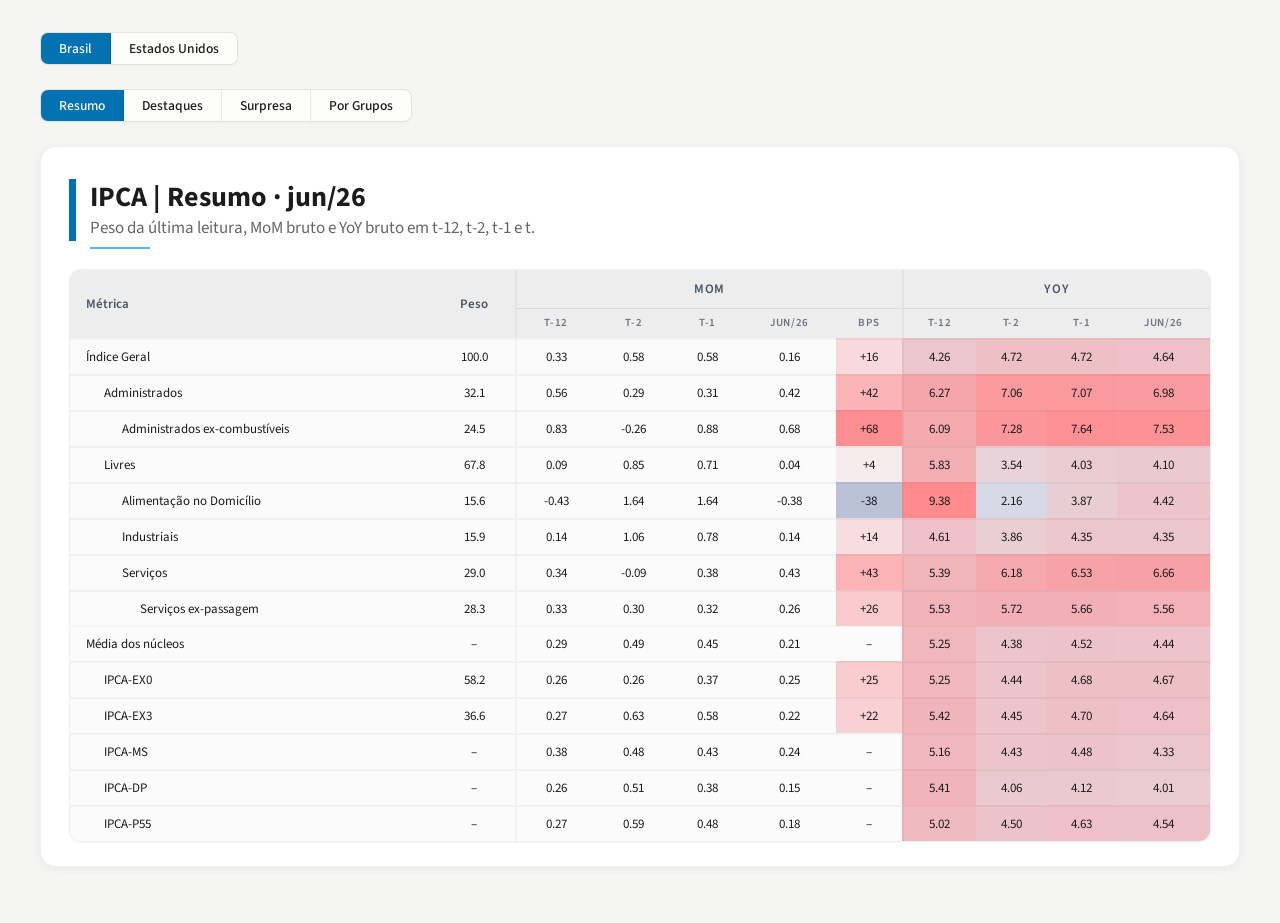
